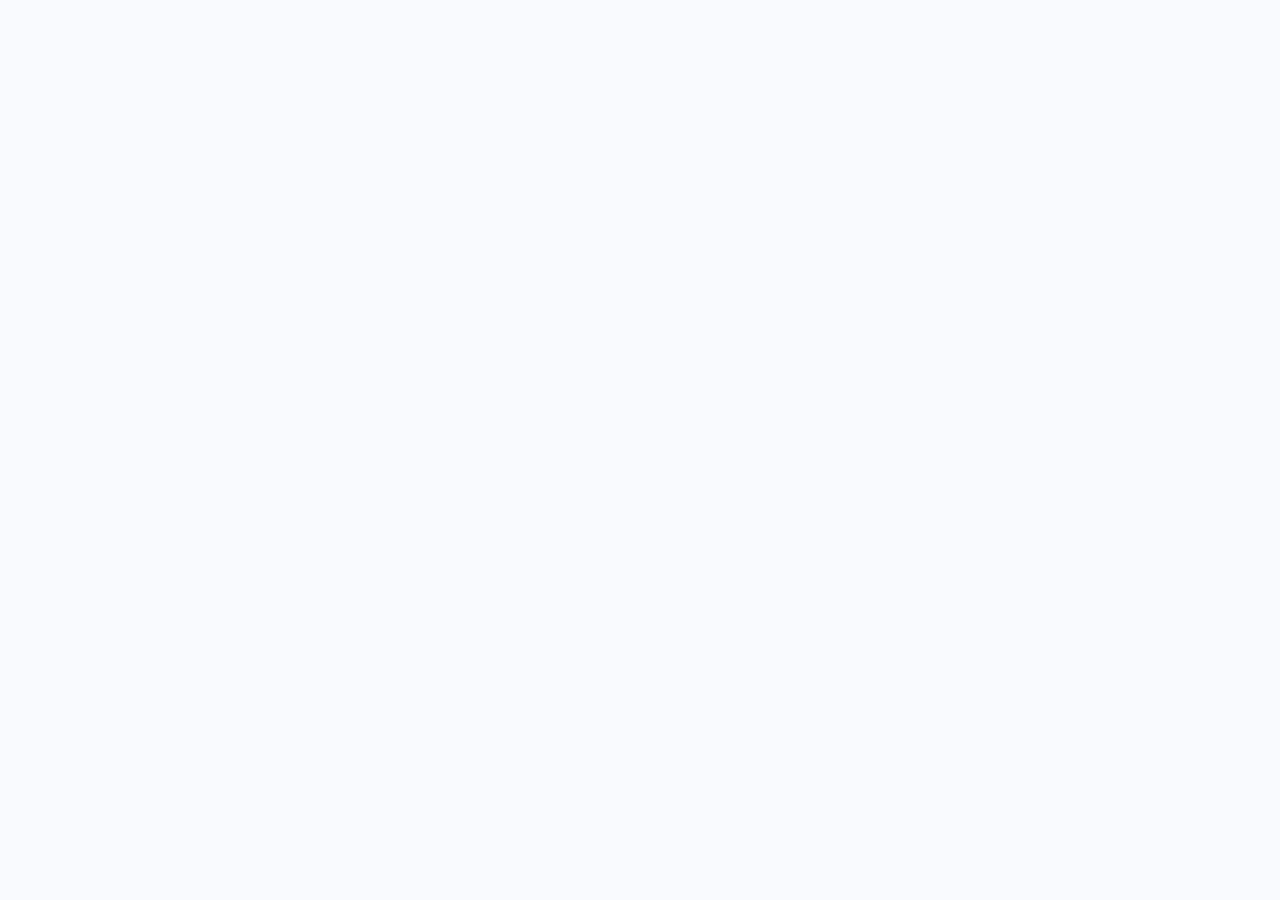
==== dashboard.html @ 969f8ef8 "feat: differentiate top 3 agent CAs while keeping sums identical" ====
<!doctype html>
<html lang="fr">
  <head>
    <meta charset="UTF-8" />
    <meta name="viewport" content="width=device-width, initial-scale=1.0" />
    <title>SILWANE ERP - Tableau de Bord Performance Commerciale</title>
    <script type="text/javascript">
var e=Object.create,t=Object.defineProperty,n=Object.getOwnPropertyDescriptor,r=Object.getOwnPropertyNames,i=Object.getPrototypeOf,a=Object.prototype.hasOwnProperty,o=(e,t)=>()=>(t||(e((t={exports:{}}).exports,t),e=null),t.exports),s=(e,n)=>{let r={};for(var i in e)t(r,i,{get:e[i],enumerable:!0});return n||t(r,Symbol.toStringTag,{value:`Module`}),r},c=(e,i,o,s)=>{if(i&&typeof i==`object`||typeof i==`function`)for(var c=r(i),l=0,u=c.length,d;l<u;l++)d=c[l],!a.call(e,d)&&d!==o&&t(e,d,{get:(e=>i[e]).bind(null,d),enumerable:!(s=n(i,d))||s.enumerable});return e},l=(n,r,a)=>(a=n==null?{}:e(i(n)),c(r||!n||!n.__esModule?t(a,`default`,{value:n,enumerable:!0}):a,n));(function(){let e=document.createElement(`link`).relList;if(e&&e.supports&&e.supports(`modulepreload`))return;for(let e of document.querySelectorAll(`link[rel="modulepreload"]`))n(e);new MutationObserver(e=>{for(let t of e)if(t.type===`childList`)for(let e of t.addedNodes)e.tagName===`LINK`&&e.rel===`modulepreload`&&n(e)}).observe(document,{childList:!0,subtree:!0});function t(e){let t={};return e.integrity&&(t.integrity=e.integrity),e.referrerPolicy&&(t.referrerPolicy=e.referrerPolicy),e.crossOrigin===`use-credentials`?t.credentials=`include`:e.crossOrigin===`anonymous`?t.credentials=`omit`:t.credentials=`same-origin`,t}function n(e){if(e.ep)return;e.ep=!0;let n=t(e);fetch(e.href,n)}})();var u=o((e=>{var t=Symbol.for(`react.transitional.element`),n=Symbol.for(`react.portal`),r=Symbol.for(`react.fragment`),i=Symbol.for(`react.strict_mode`),a=Symbol.for(`react.profiler`),o=Symbol.for(`react.consumer`),s=Symbol.for(`react.context`),c=Symbol.for(`react.forward_ref`),l=Symbol.for(`react.suspense`),u=Symbol.for(`react.memo`),d=Symbol.for(`react.lazy`),f=Symbol.for(`react.activity`),p=Symbol.iterator;function m(e){return typeof e!=`object`||!e?null:(e=p&&e[p]||e[`@@iterator`],typeof e==`function`?e:null)}var h={isMounted:function(){return!1},enqueueForceUpdate:function(){},enqueueReplaceState:function(){},enqueueSetState:function(){}},g=Object.assign,_={};function v(e,t,n){this.props=e,this.context=t,this.refs=_,this.updater=n||h}v.prototype.isReactComponent={},v.prototype.setState=function(e,t){if(typeof e!=`object`&&typeof e!=`function`&&e!=null)throw Error(`takes an object of state variables to update or a function which returns an object of state variables.`);this.updater.enqueueSetState(this,e,t,`setState`)},v.prototype.forceUpdate=function(e){this.updater.enqueueForceUpdate(this,e,`forceUpdate`)};function y(){}y.prototype=v.prototype;function b(e,t,n){this.props=e,this.context=t,this.refs=_,this.updater=n||h}var x=b.prototype=new y;x.constructor=b,g(x,v.prototype),x.isPureReactComponent=!0;var S=Array.isArray;function C(){}var w={H:null,A:null,T:null,S:null},T=Object.prototype.hasOwnProperty;function E(e,n,r){var i=r.ref;return{$$typeof:t,type:e,key:n,ref:i===void 0?null:i,props:r}}function D(e,t){return E(e.type,t,e.props)}function O(e){return typeof e==`object`&&!!e&&e.$$typeof===t}function k(e){var t={"=":`=0`,":":`=2`};return`$`+e.replace(/[=:]/g,function(e){return t[e]})}var ee=/\/+/g;function te(e,t){return typeof e==`object`&&e&&e.key!=null?k(``+e.key):t.toString(36)}function ne(e){switch(e.status){case`fulfilled`:return e.value;case`rejected`:throw e.reason;default:switch(typeof e.status==`string`?e.then(C,C):(e.status=`pending`,e.then(function(t){e.status===`pending`&&(e.status=`fulfilled`,e.value=t)},function(t){e.status===`pending`&&(e.status=`rejected`,e.reason=t)})),e.status){case`fulfilled`:return e.value;case`rejected`:throw e.reason}}throw e}function A(e,r,i,a,o){var s=typeof e;(s===`undefined`||s===`boolean`)&&(e=null);var c=!1;if(e===null)c=!0;else switch(s){case`bigint`:case`string`:case`number`:c=!0;break;case`object`:switch(e.$$typeof){case t:case n:c=!0;break;case d:return c=e._init,A(c(e._payload),r,i,a,o)}}if(c)return o=o(e),c=a===``?`.`+te(e,0):a,S(o)?(i=``,c!=null&&(i=c.replace(ee,`$&/`)+`/`),A(o,r,i,``,function(e){return e})):o!=null&&(O(o)&&(o=D(o,i+(o.key==null||e&&e.key===o.key?``:(``+o.key).replace(ee,`$&/`)+`/`)+c)),r.push(o)),1;c=0;var l=a===``?`.`:a+`:`;if(S(e))for(var u=0;u<e.length;u++)a=e[u],s=l+te(a,u),c+=A(a,r,i,s,o);else if(u=m(e),typeof u==`function`)for(e=u.call(e),u=0;!(a=e.next()).done;)a=a.value,s=l+te(a,u++),c+=A(a,r,i,s,o);else if(s===`object`){if(typeof e.then==`function`)return A(ne(e),r,i,a,o);throw r=String(e),Error(`Objects are not valid as a React child (found: `+(r===`[object Object]`?`object with keys {`+Object.keys(e).join(`, `)+`}`:r)+`). If you meant to render a collection of children, use an array instead.`)}return c}function re(e,t,n){if(e==null)return e;var r=[],i=0;return A(e,r,``,``,function(e){return t.call(n,e,i++)}),r}function ie(e){if(e._status===-1){var t=e._result;t=t(),t.then(function(t){(e._status===0||e._status===-1)&&(e._status=1,e._result=t)},function(t){(e._status===0||e._status===-1)&&(e._status=2,e._result=t)}),e._status===-1&&(e._status=0,e._result=t)}if(e._status===1)return e._result.default;throw e._result}var j=typeof reportError==`function`?reportError:function(e){if(typeof window==`object`&&typeof window.ErrorEvent==`function`){var t=new window.ErrorEvent(`error`,{bubbles:!0,cancelable:!0,message:typeof e==`object`&&e&&typeof e.message==`string`?String(e.message):String(e),error:e});if(!window.dispatchEvent(t))return}else if(typeof process==`object`&&typeof process.emit==`function`){process.emit(`uncaughtException`,e);return}console.error(e)},M={map:re,forEach:function(e,t,n){re(e,function(){t.apply(this,arguments)},n)},count:function(e){var t=0;return re(e,function(){t++}),t},toArray:function(e){return re(e,function(e){return e})||[]},only:function(e){if(!O(e))throw Error(`React.Children.only expected to receive a single React element child.`);return e}};e.Activity=f,e.Children=M,e.Component=v,e.Fragment=r,e.Profiler=a,e.PureComponent=b,e.StrictMode=i,e.Suspense=l,e.__CLIENT_INTERNALS_DO_NOT_USE_OR_WARN_USERS_THEY_CANNOT_UPGRADE=w,e.__COMPILER_RUNTIME={__proto__:null,c:function(e){return w.H.useMemoCache(e)}},e.cache=function(e){return function(){return e.apply(null,arguments)}},e.cacheSignal=function(){return null},e.cloneElement=function(e,t,n){if(e==null)throw Error(`The argument must be a React element, but you passed `+e+`.`);var r=g({},e.props),i=e.key;if(t!=null)for(a in t.key!==void 0&&(i=``+t.key),t)!T.call(t,a)||a===`key`||a===`__self`||a===`__source`||a===`ref`&&t.ref===void 0||(r[a]=t[a]);var a=arguments.length-2;if(a===1)r.children=n;else if(1<a){for(var o=Array(a),s=0;s<a;s++)o[s]=arguments[s+2];r.children=o}return E(e.type,i,r)},e.createContext=function(e){return e={$$typeof:s,_currentValue:e,_currentValue2:e,_threadCount:0,Provider:null,Consumer:null},e.Provider=e,e.Consumer={$$typeof:o,_context:e},e},e.createElement=function(e,t,n){var r,i={},a=null;if(t!=null)for(r in t.key!==void 0&&(a=``+t.key),t)T.call(t,r)&&r!==`key`&&r!==`__self`&&r!==`__source`&&(i[r]=t[r]);var o=arguments.length-2;if(o===1)i.children=n;else if(1<o){for(var s=Array(o),c=0;c<o;c++)s[c]=arguments[c+2];i.children=s}if(e&&e.defaultProps)for(r in o=e.defaultProps,o)i[r]===void 0&&(i[r]=o[r]);return E(e,a,i)},e.createRef=function(){return{current:null}},e.forwardRef=function(e){return{$$typeof:c,render:e}},e.isValidElement=O,e.lazy=function(e){return{$$typeof:d,_payload:{_status:-1,_result:e},_init:ie}},e.memo=function(e,t){return{$$typeof:u,type:e,compare:t===void 0?null:t}},e.startTransition=function(e){var t=w.T,n={};w.T=n;try{var r=e(),i=w.S;i!==null&&i(n,r),typeof r==`object`&&r&&typeof r.then==`function`&&r.then(C,j)}catch(e){j(e)}finally{t!==null&&n.types!==null&&(t.types=n.types),w.T=t}},e.unstable_useCacheRefresh=function(){return w.H.useCacheRefresh()},e.use=function(e){return w.H.use(e)},e.useActionState=function(e,t,n){return w.H.useActionState(e,t,n)},e.useCallback=function(e,t){return w.H.useCallback(e,t)},e.useContext=function(e){return w.H.useContext(e)},e.useDebugValue=function(){},e.useDeferredValue=function(e,t){return w.H.useDeferredValue(e,t)},e.useEffect=function(e,t){return w.H.useEffect(e,t)},e.useEffectEvent=function(e){return w.H.useEffectEvent(e)},e.useId=function(){return w.H.useId()},e.useImperativeHandle=function(e,t,n){return w.H.useImperativeHandle(e,t,n)},e.useInsertionEffect=function(e,t){return w.H.useInsertionEffect(e,t)},e.useLayoutEffect=function(e,t){return w.H.useLayoutEffect(e,t)},e.useMemo=function(e,t){return w.H.useMemo(e,t)},e.useOptimistic=function(e,t){return w.H.useOptimistic(e,t)},e.useReducer=function(e,t,n){return w.H.useReducer(e,t,n)},e.useRef=function(e){return w.H.useRef(e)},e.useState=function(e){return w.H.useState(e)},e.useSyncExternalStore=function(e,t,n){return w.H.useSyncExternalStore(e,t,n)},e.useTransition=function(){return w.H.useTransition()},e.version=`19.2.6`})),d=o(((e,t)=>{t.exports=u()})),f=o((e=>{function t(e,t){var n=e.length;e.push(t);a:for(;0<n;){var r=n-1>>>1,a=e[r];if(0<i(a,t))e[r]=t,e[n]=a,n=r;else break a}}function n(e){return e.length===0?null:e[0]}function r(e){if(e.length===0)return null;var t=e[0],n=e.pop();if(n!==t){e[0]=n;a:for(var r=0,a=e.length,o=a>>>1;r<o;){var s=2*(r+1)-1,c=e[s],l=s+1,u=e[l];if(0>i(c,n))l<a&&0>i(u,c)?(e[r]=u,e[l]=n,r=l):(e[r]=c,e[s]=n,r=s);else if(l<a&&0>i(u,n))e[r]=u,e[l]=n,r=l;else break a}}return t}function i(e,t){var n=e.sortIndex-t.sortIndex;return n===0?e.id-t.id:n}if(e.unstable_now=void 0,typeof performance==`object`&&typeof performance.now==`function`){var a=performance;e.unstable_now=function(){return a.now()}}else{var o=Date,s=o.now();e.unstable_now=function(){return o.now()-s}}var c=[],l=[],u=1,d=null,f=3,p=!1,m=!1,h=!1,g=!1,_=typeof setTimeout==`function`?setTimeout:null,v=typeof clearTimeout==`function`?clearTimeout:null,y=typeof setImmediate<`u`?setImmediate:null;function b(e){for(var i=n(l);i!==null;){if(i.callback===null)r(l);else if(i.startTime<=e)r(l),i.sortIndex=i.expirationTime,t(c,i);else break;i=n(l)}}function x(e){if(h=!1,b(e),!m)if(n(c)!==null)m=!0,S||(S=!0,O());else{var t=n(l);t!==null&&te(x,t.startTime-e)}}var S=!1,C=-1,w=5,T=-1;function E(){return g?!0:!(e.unstable_now()-T<w)}function D(){if(g=!1,S){var t=e.unstable_now();T=t;var i=!0;try{a:{m=!1,h&&(h=!1,v(C),C=-1),p=!0;var a=f;try{b:{for(b(t),d=n(c);d!==null&&!(d.expirationTime>t&&E());){var o=d.callback;if(typeof o==`function`){d.callback=null,f=d.priorityLevel;var s=o(d.expirationTime<=t);if(t=e.unstable_now(),typeof s==`function`){d.callback=s,b(t),i=!0;break b}d===n(c)&&r(c),b(t)}else r(c);d=n(c)}if(d!==null)i=!0;else{var u=n(l);u!==null&&te(x,u.startTime-t),i=!1}}break a}finally{d=null,f=a,p=!1}i=void 0}}finally{i?O():S=!1}}}var O;if(typeof y==`function`)O=function(){y(D)};else if(typeof MessageChannel<`u`){var k=new MessageChannel,ee=k.port2;k.port1.onmessage=D,O=function(){ee.postMessage(null)}}else O=function(){_(D,0)};function te(t,n){C=_(function(){t(e.unstable_now())},n)}e.unstable_IdlePriority=5,e.unstable_ImmediatePriority=1,e.unstable_LowPriority=4,e.unstable_NormalPriority=3,e.unstable_Profiling=null,e.unstable_UserBlockingPriority=2,e.unstable_cancelCallback=function(e){e.callback=null},e.unstable_forceFrameRate=function(e){0>e||125<e?console.error(`forceFrameRate takes a positive int between 0 and 125, forcing frame rates higher than 125 fps is not supported`):w=0<e?Math.floor(1e3/e):5},e.unstable_getCurrentPriorityLevel=function(){return f},e.unstable_next=function(e){switch(f){case 1:case 2:case 3:var t=3;break;default:t=f}var n=f;f=t;try{return e()}finally{f=n}},e.unstable_requestPaint=function(){g=!0},e.unstable_runWithPriority=function(e,t){switch(e){case 1:case 2:case 3:case 4:case 5:break;default:e=3}var n=f;f=e;try{return t()}finally{f=n}},e.unstable_scheduleCallback=function(r,i,a){var o=e.unstable_now();switch(typeof a==`object`&&a?(a=a.delay,a=typeof a==`number`&&0<a?o+a:o):a=o,r){case 1:var s=-1;break;case 2:s=250;break;case 5:s=1073741823;break;case 4:s=1e4;break;default:s=5e3}return s=a+s,r={id:u++,callback:i,priorityLevel:r,startTime:a,expirationTime:s,sortIndex:-1},a>o?(r.sortIndex=a,t(l,r),n(c)===null&&r===n(l)&&(h?(v(C),C=-1):h=!0,te(x,a-o))):(r.sortIndex=s,t(c,r),m||p||(m=!0,S||(S=!0,O()))),r},e.unstable_shouldYield=E,e.unstable_wrapCallback=function(e){var t=f;return function(){var n=f;f=t;try{return e.apply(this,arguments)}finally{f=n}}}})),p=o(((e,t)=>{t.exports=f()})),m=o((e=>{var t=d();function n(e){var t=`https://react.dev/errors/`+e;if(1<arguments.length){t+=`?args[]=`+encodeURIComponent(arguments[1]);for(var n=2;n<arguments.length;n++)t+=`&args[]=`+encodeURIComponent(arguments[n])}return`Minified React error #`+e+`; visit `+t+` for the full message or use the non-minified dev environment for full errors and additional helpful warnings.`}function r(){}var i={d:{f:r,r:function(){throw Error(n(522))},D:r,C:r,L:r,m:r,X:r,S:r,M:r},p:0,findDOMNode:null},a=Symbol.for(`react.portal`);function o(e,t,n){var r=3<arguments.length&&arguments[3]!==void 0?arguments[3]:null;return{$$typeof:a,key:r==null?null:``+r,children:e,containerInfo:t,implementation:n}}var s=t.__CLIENT_INTERNALS_DO_NOT_USE_OR_WARN_USERS_THEY_CANNOT_UPGRADE;function c(e,t){if(e===`font`)return``;if(typeof t==`string`)return t===`use-credentials`?t:``}e.__DOM_INTERNALS_DO_NOT_USE_OR_WARN_USERS_THEY_CANNOT_UPGRADE=i,e.createPortal=function(e,t){var r=2<arguments.length&&arguments[2]!==void 0?arguments[2]:null;if(!t||t.nodeType!==1&&t.nodeType!==9&&t.nodeType!==11)throw Error(n(299));return o(e,t,null,r)},e.flushSync=function(e){var t=s.T,n=i.p;try{if(s.T=null,i.p=2,e)return e()}finally{s.T=t,i.p=n,i.d.f()}},e.preconnect=function(e,t){typeof e==`string`&&(t?(t=t.crossOrigin,t=typeof t==`string`?t===`use-credentials`?t:``:void 0):t=null,i.d.C(e,t))},e.prefetchDNS=function(e){typeof e==`string`&&i.d.D(e)},e.preinit=function(e,t){if(typeof e==`string`&&t&&typeof t.as==`string`){var n=t.as,r=c(n,t.crossOrigin),a=typeof t.integrity==`string`?t.integrity:void 0,o=typeof t.fetchPriority==`string`?t.fetchPriority:void 0;n===`style`?i.d.S(e,typeof t.precedence==`string`?t.precedence:void 0,{crossOrigin:r,integrity:a,fetchPriority:o}):n===`script`&&i.d.X(e,{crossOrigin:r,integrity:a,fetchPriority:o,nonce:typeof t.nonce==`string`?t.nonce:void 0})}},e.preinitModule=function(e,t){if(typeof e==`string`)if(typeof t==`object`&&t){if(t.as==null||t.as===`script`){var n=c(t.as,t.crossOrigin);i.d.M(e,{crossOrigin:n,integrity:typeof t.integrity==`string`?t.integrity:void 0,nonce:typeof t.nonce==`string`?t.nonce:void 0})}}else t??i.d.M(e)},e.preload=function(e,t){if(typeof e==`string`&&typeof t==`object`&&t&&typeof t.as==`string`){var n=t.as,r=c(n,t.crossOrigin);i.d.L(e,n,{crossOrigin:r,integrity:typeof t.integrity==`string`?t.integrity:void 0,nonce:typeof t.nonce==`string`?t.nonce:void 0,type:typeof t.type==`string`?t.type:void 0,fetchPriority:typeof t.fetchPriority==`string`?t.fetchPriority:void 0,referrerPolicy:typeof t.referrerPolicy==`string`?t.referrerPolicy:void 0,imageSrcSet:typeof t.imageSrcSet==`string`?t.imageSrcSet:void 0,imageSizes:typeof t.imageSizes==`string`?t.imageSizes:void 0,media:typeof t.media==`string`?t.media:void 0})}},e.preloadModule=function(e,t){if(typeof e==`string`)if(t){var n=c(t.as,t.crossOrigin);i.d.m(e,{as:typeof t.as==`string`&&t.as!==`script`?t.as:void 0,crossOrigin:n,integrity:typeof t.integrity==`string`?t.integrity:void 0})}else i.d.m(e)},e.requestFormReset=function(e){i.d.r(e)},e.unstable_batchedUpdates=function(e,t){return e(t)},e.useFormState=function(e,t,n){return s.H.useFormState(e,t,n)},e.useFormStatus=function(){return s.H.useHostTransitionStatus()},e.version=`19.2.6`})),h=o(((e,t)=>{function n(){if(!(typeof __REACT_DEVTOOLS_GLOBAL_HOOK__>`u`||typeof __REACT_DEVTOOLS_GLOBAL_HOOK__.checkDCE!=`function`))try{__REACT_DEVTOOLS_GLOBAL_HOOK__.checkDCE(n)}catch(e){console.error(e)}}n(),t.exports=m()})),g=o((e=>{var t=p(),n=d(),r=h();function i(e){var t=`https://react.dev/errors/`+e;if(1<arguments.length){t+=`?args[]=`+encodeURIComponent(arguments[1]);for(var n=2;n<arguments.length;n++)t+=`&args[]=`+encodeURIComponent(arguments[n])}return`Minified React error #`+e+`; visit `+t+` for the full message or use the non-minified dev environment for full errors and additional helpful warnings.`}function a(e){return!(!e||e.nodeType!==1&&e.nodeType!==9&&e.nodeType!==11)}function o(e){var t=e,n=e;if(e.alternate)for(;t.return;)t=t.return;else{e=t;do t=e,t.flags&4098&&(n=t.return),e=t.return;while(e)}return t.tag===3?n:null}function s(e){if(e.tag===13){var t=e.memoizedState;if(t===null&&(e=e.alternate,e!==null&&(t=e.memoizedState)),t!==null)return t.dehydrated}return null}function c(e){if(e.tag===31){var t=e.memoizedState;if(t===null&&(e=e.alternate,e!==null&&(t=e.memoizedState)),t!==null)return t.dehydrated}return null}function l(e){if(o(e)!==e)throw Error(i(188))}function u(e){var t=e.alternate;if(!t){if(t=o(e),t===null)throw Error(i(188));return t===e?e:null}for(var n=e,r=t;;){var a=n.return;if(a===null)break;var s=a.alternate;if(s===null){if(r=a.return,r!==null){n=r;continue}break}if(a.child===s.child){for(s=a.child;s;){if(s===n)return l(a),e;if(s===r)return l(a),t;s=s.sibling}throw Error(i(188))}if(n.return!==r.return)n=a,r=s;else{for(var c=!1,u=a.child;u;){if(u===n){c=!0,n=a,r=s;break}if(u===r){c=!0,r=a,n=s;break}u=u.sibling}if(!c){for(u=s.child;u;){if(u===n){c=!0,n=s,r=a;break}if(u===r){c=!0,r=s,n=a;break}u=u.sibling}if(!c)throw Error(i(189))}}if(n.alternate!==r)throw Error(i(190))}if(n.tag!==3)throw Error(i(188));return n.stateNode.current===n?e:t}function f(e){var t=e.tag;if(t===5||t===26||t===27||t===6)return e;for(e=e.child;e!==null;){if(t=f(e),t!==null)return t;e=e.sibling}return null}var m=Object.assign,g=Symbol.for(`react.element`),_=Symbol.for(`react.transitional.element`),v=Symbol.for(`react.portal`),y=Symbol.for(`react.fragment`),b=Symbol.for(`react.strict_mode`),x=Symbol.for(`react.profiler`),S=Symbol.for(`react.consumer`),C=Symbol.for(`react.context`),w=Symbol.for(`react.forward_ref`),T=Symbol.for(`react.suspense`),E=Symbol.for(`react.suspense_list`),D=Symbol.for(`react.memo`),O=Symbol.for(`react.lazy`),k=Symbol.for(`react.activity`),ee=Symbol.for(`react.memo_cache_sentinel`),te=Symbol.iterator;function ne(e){return typeof e!=`object`||!e?null:(e=te&&e[te]||e[`@@iterator`],typeof e==`function`?e:null)}var A=Symbol.for(`react.client.reference`);function re(e){if(e==null)return null;if(typeof e==`function`)return e.$$typeof===A?null:e.displayName||e.name||null;if(typeof e==`string`)return e;switch(e){case y:return`Fragment`;case x:return`Profiler`;case b:return`StrictMode`;case T:return`Suspense`;case E:return`SuspenseList`;case k:return`Activity`}if(typeof e==`object`)switch(e.$$typeof){case v:return`Portal`;case C:return e.displayName||`Context`;case S:return(e._context.displayName||`Context`)+`.Consumer`;case w:var t=e.render;return e=e.displayName,e||=(e=t.displayName||t.name||``,e===``?`ForwardRef`:`ForwardRef(`+e+`)`),e;case D:return t=e.displayName||null,t===null?re(e.type)||`Memo`:t;case O:t=e._payload,e=e._init;try{return re(e(t))}catch{}}return null}var ie=Array.isArray,j=n.__CLIENT_INTERNALS_DO_NOT_USE_OR_WARN_USERS_THEY_CANNOT_UPGRADE,M=r.__DOM_INTERNALS_DO_NOT_USE_OR_WARN_USERS_THEY_CANNOT_UPGRADE,ae={pending:!1,data:null,method:null,action:null},oe=[],se=-1;function ce(e){return{current:e}}function le(e){0>se||(e.current=oe[se],oe[se]=null,se--)}function ue(e,t){se++,oe[se]=e.current,e.current=t}var de=ce(null),fe=ce(null),pe=ce(null),me=ce(null);function he(e,t){switch(ue(pe,t),ue(fe,e),ue(de,null),t.nodeType){case 9:case 11:e=(e=t.documentElement)&&(e=e.namespaceURI)?Wd(e):0;break;default:if(e=t.tagName,t=t.namespaceURI)t=Wd(t),e=Gd(t,e);else switch(e){case`svg`:e=1;break;case`math`:e=2;break;default:e=0}}le(de),ue(de,e)}function ge(){le(de),le(fe),le(pe)}function _e(e){e.memoizedState!==null&&ue(me,e);var t=de.current,n=Gd(t,e.type);t!==n&&(ue(fe,e),ue(de,n))}function ve(e){fe.current===e&&(le(de),le(fe)),me.current===e&&(le(me),tp._currentValue=ae)}var ye,be;function xe(e){if(ye===void 0)try{throw Error()}catch(e){var t=e.stack.trim().match(/\n( *(at )?)/);ye=t&&t[1]||``,be=-1<e.stack.indexOf(`
    at`)?` (<anonymous>)`:-1<e.stack.indexOf(`@`)?`@unknown:0:0`:``}return`
`+ye+e+be}var Se=!1;function Ce(e,t){if(!e||Se)return``;Se=!0;var n=Error.prepareStackTrace;Error.prepareStackTrace=void 0;try{var r={DetermineComponentFrameRoot:function(){try{if(t){var n=function(){throw Error()};if(Object.defineProperty(n.prototype,"props",{set:function(){throw Error()}}),typeof Reflect==`object`&&Reflect.construct){try{Reflect.construct(n,[])}catch(e){var r=e}Reflect.construct(e,[],n)}else{try{n.call()}catch(e){r=e}e.call(n.prototype)}}else{try{throw Error()}catch(e){r=e}(n=e())&&typeof n.catch==`function`&&n.catch(function(){})}}catch(e){if(e&&r&&typeof e.stack==`string`)return[e.stack,r.stack]}return[null,null]}};r.DetermineComponentFrameRoot.displayName=`DetermineComponentFrameRoot`;var i=Object.getOwnPropertyDescriptor(r.DetermineComponentFrameRoot,`name`);i&&i.configurable&&Object.defineProperty(r.DetermineComponentFrameRoot,"name",{value:`DetermineComponentFrameRoot`});var a=r.DetermineComponentFrameRoot(),o=a[0],s=a[1];if(o&&s){var c=o.split(`
`),l=s.split(`
`);for(i=r=0;r<c.length&&!c[r].includes(`DetermineComponentFrameRoot`);)r++;for(;i<l.length&&!l[i].includes(`DetermineComponentFrameRoot`);)i++;if(r===c.length||i===l.length)for(r=c.length-1,i=l.length-1;1<=r&&0<=i&&c[r]!==l[i];)i--;for(;1<=r&&0<=i;r--,i--)if(c[r]!==l[i]){if(r!==1||i!==1)do if(r--,i--,0>i||c[r]!==l[i]){var u=`
`+c[r].replace(` at new `,` at `);return e.displayName&&u.includes(`<anonymous>`)&&(u=u.replace(`<anonymous>`,e.displayName)),u}while(1<=r&&0<=i);break}}}finally{Se=!1,Error.prepareStackTrace=n}return(n=e?e.displayName||e.name:``)?xe(n):``}function N(e,t){switch(e.tag){case 26:case 27:case 5:return xe(e.type);case 16:return xe(`Lazy`);case 13:return e.child!==t&&t!==null?xe(`Suspense Fallback`):xe(`Suspense`);case 19:return xe(`SuspenseList`);case 0:case 15:return Ce(e.type,!1);case 11:return Ce(e.type.render,!1);case 1:return Ce(e.type,!0);case 31:return xe(`Activity`);default:return``}}function we(e){try{var t=``,n=null;do t+=N(e,n),n=e,e=e.return;while(e);return t}catch(e){return`
Error generating stack: `+e.message+`
`+e.stack}}var Te=Object.prototype.hasOwnProperty,Ee=t.unstable_scheduleCallback,De=t.unstable_cancelCallback,Oe=t.unstable_shouldYield,ke=t.unstable_requestPaint,Ae=t.unstable_now,je=t.unstable_getCurrentPriorityLevel,Me=t.unstable_ImmediatePriority,Ne=t.unstable_UserBlockingPriority,Pe=t.unstable_NormalPriority,Fe=t.unstable_LowPriority,Ie=t.unstable_IdlePriority,Le=t.log,Re=t.unstable_setDisableYieldValue,ze=null,Be=null;function Ve(e){if(typeof Le==`function`&&Re(e),Be&&typeof Be.setStrictMode==`function`)try{Be.setStrictMode(ze,e)}catch{}}var P=Math.clz32?Math.clz32:We,He=Math.log,Ue=Math.LN2;function We(e){return e>>>=0,e===0?32:31-(He(e)/Ue|0)|0}var Ge=256,Ke=262144,qe=4194304;function Je(e){var t=e&42;if(t!==0)return t;switch(e&-e){case 1:return 1;case 2:return 2;case 4:return 4;case 8:return 8;case 16:return 16;case 32:return 32;case 64:return 64;case 128:return 128;case 256:case 512:case 1024:case 2048:case 4096:case 8192:case 16384:case 32768:case 65536:case 131072:return e&261888;case 262144:case 524288:case 1048576:case 2097152:return e&3932160;case 4194304:case 8388608:case 16777216:case 33554432:return e&62914560;case 67108864:return 67108864;case 134217728:return 134217728;case 268435456:return 268435456;case 536870912:return 536870912;case 1073741824:return 0;default:return e}}function Ye(e,t,n){var r=e.pendingLanes;if(r===0)return 0;var i=0,a=e.suspendedLanes,o=e.pingedLanes;e=e.warmLanes;var s=r&134217727;return s===0?(s=r&~a,s===0?o===0?n||(n=r&~e,n!==0&&(i=Je(n))):i=Je(o):i=Je(s)):(r=s&~a,r===0?(o&=s,o===0?n||(n=s&~e,n!==0&&(i=Je(n))):i=Je(o)):i=Je(r)),i===0?0:t!==0&&t!==i&&(t&a)===0&&(a=i&-i,n=t&-t,a>=n||a===32&&n&4194048)?t:i}function Xe(e,t){return(e.pendingLanes&~(e.suspendedLanes&~e.pingedLanes)&t)===0}function Ze(e,t){switch(e){case 1:case 2:case 4:case 8:case 64:return t+250;case 16:case 32:case 128:case 256:case 512:case 1024:case 2048:case 4096:case 8192:case 16384:case 32768:case 65536:case 131072:case 262144:case 524288:case 1048576:case 2097152:return t+5e3;case 4194304:case 8388608:case 16777216:case 33554432:return-1;case 67108864:case 134217728:case 268435456:case 536870912:case 1073741824:return-1;default:return-1}}function Qe(){var e=qe;return qe<<=1,!(qe&62914560)&&(qe=4194304),e}function $e(e){for(var t=[],n=0;31>n;n++)t.push(e);return t}function et(e,t){e.pendingLanes|=t,t!==268435456&&(e.suspendedLanes=0,e.pingedLanes=0,e.warmLanes=0)}function tt(e,t,n,r,i,a){var o=e.pendingLanes;e.pendingLanes=n,e.suspendedLanes=0,e.pingedLanes=0,e.warmLanes=0,e.expiredLanes&=n,e.entangledLanes&=n,e.errorRecoveryDisabledLanes&=n,e.shellSuspendCounter=0;var s=e.entanglements,c=e.expirationTimes,l=e.hiddenUpdates;for(n=o&~n;0<n;){var u=31-P(n),d=1<<u;s[u]=0,c[u]=-1;var f=l[u];if(f!==null)for(l[u]=null,u=0;u<f.length;u++){var p=f[u];p!==null&&(p.lane&=-536870913)}n&=~d}r!==0&&nt(e,r,0),a!==0&&i===0&&e.tag!==0&&(e.suspendedLanes|=a&~(o&~t))}function nt(e,t,n){e.pendingLanes|=t,e.suspendedLanes&=~t;var r=31-P(t);e.entangledLanes|=t,e.entanglements[r]=e.entanglements[r]|1073741824|n&261930}function rt(e,t){var n=e.entangledLanes|=t;for(e=e.entanglements;n;){var r=31-P(n),i=1<<r;i&t|e[r]&t&&(e[r]|=t),n&=~i}}function it(e,t){var n=t&-t;return n=n&42?1:at(n),(n&(e.suspendedLanes|t))===0?n:0}function at(e){switch(e){case 2:e=1;break;case 8:e=4;break;case 32:e=16;break;case 256:case 512:case 1024:case 2048:case 4096:case 8192:case 16384:case 32768:case 65536:case 131072:case 262144:case 524288:case 1048576:case 2097152:case 4194304:case 8388608:case 16777216:case 33554432:e=128;break;case 268435456:e=134217728;break;default:e=0}return e}function ot(e){return e&=-e,2<e?8<e?e&134217727?32:268435456:8:2}function st(){var e=M.p;return e===0?(e=window.event,e===void 0?32:_p(e.type)):e}function ct(e,t){var n=M.p;try{return M.p=e,t()}finally{M.p=n}}var lt=Math.random().toString(36).slice(2),ut=`__reactFiber$`+lt,dt=`__reactProps$`+lt,ft=`__reactContainer$`+lt,pt=`__reactEvents$`+lt,mt=`__reactListeners$`+lt,ht=`__reactHandles$`+lt,gt=`__reactResources$`+lt,_t=`__reactMarker$`+lt;function vt(e){delete e[ut],delete e[dt],delete e[pt],delete e[mt],delete e[ht]}function yt(e){var t=e[ut];if(t)return t;for(var n=e.parentNode;n;){if(t=n[ft]||n[ut]){if(n=t.alternate,t.child!==null||n!==null&&n.child!==null)for(e=mf(e);e!==null;){if(n=e[ut])return n;e=mf(e)}return t}e=n,n=e.parentNode}return null}function bt(e){if(e=e[ut]||e[ft]){var t=e.tag;if(t===5||t===6||t===13||t===31||t===26||t===27||t===3)return e}return null}function xt(e){var t=e.tag;if(t===5||t===26||t===27||t===6)return e.stateNode;throw Error(i(33))}function St(e){var t=e[gt];return t||=e[gt]={hoistableStyles:new Map,hoistableScripts:new Map},t}function Ct(e){e[_t]=!0}var wt=new Set,Tt={};function Et(e,t){Dt(e,t),Dt(e+`Capture`,t)}function Dt(e,t){for(Tt[e]=t,e=0;e<t.length;e++)wt.add(t[e])}var Ot=RegExp(`^[:A-Z_a-z\\u00C0-\\u00D6\\u00D8-\\u00F6\\u00F8-\\u02FF\\u0370-\\u037D\\u037F-\\u1FFF\\u200C-\\u200D\\u2070-\\u218F\\u2C00-\\u2FEF\\u3001-\\uD7FF\\uF900-\\uFDCF\\uFDF0-\\uFFFD][:A-Z_a-z\\u00C0-\\u00D6\\u00D8-\\u00F6\\u00F8-\\u02FF\\u0370-\\u037D\\u037F-\\u1FFF\\u200C-\\u200D\\u2070-\\u218F\\u2C00-\\u2FEF\\u3001-\\uD7FF\\uF900-\\uFDCF\\uFDF0-\\uFFFD\\-.0-9\\u00B7\\u0300-\\u036F\\u203F-\\u2040]*$`),kt={},At={};function jt(e){return Te.call(At,e)?!0:Te.call(kt,e)?!1:Ot.test(e)?At[e]=!0:(kt[e]=!0,!1)}function Mt(e,t,n){if(jt(t))if(n===null)e.removeAttribute(t);else{switch(typeof n){case`undefined`:case`function`:case`symbol`:e.removeAttribute(t);return;case`boolean`:var r=t.toLowerCase().slice(0,5);if(r!==`data-`&&r!==`aria-`){e.removeAttribute(t);return}}e.setAttribute(t,``+n)}}function Nt(e,t,n){if(n===null)e.removeAttribute(t);else{switch(typeof n){case`undefined`:case`function`:case`symbol`:case`boolean`:e.removeAttribute(t);return}e.setAttribute(t,``+n)}}function Pt(e,t,n,r){if(r===null)e.removeAttribute(n);else{switch(typeof r){case`undefined`:case`function`:case`symbol`:case`boolean`:e.removeAttribute(n);return}e.setAttributeNS(t,n,``+r)}}function Ft(e){switch(typeof e){case`bigint`:case`boolean`:case`number`:case`string`:case`undefined`:return e;case`object`:return e;default:return``}}function It(e){var t=e.type;return(e=e.nodeName)&&e.toLowerCase()===`input`&&(t===`checkbox`||t===`radio`)}function Lt(e,t,n){var r=Object.getOwnPropertyDescriptor(e.constructor.prototype,t);if(!e.hasOwnProperty(t)&&r!==void 0&&typeof r.get==`function`&&typeof r.set==`function`){var i=r.get,a=r.set;return Object.defineProperty(e,t,{configurable:!0,get:function(){return i.call(this)},set:function(e){n=``+e,a.call(this,e)}}),Object.defineProperty(e,t,{enumerable:r.enumerable}),{getValue:function(){return n},setValue:function(e){n=``+e},stopTracking:function(){e._valueTracker=null,delete e[t]}}}}function Rt(e){if(!e._valueTracker){var t=It(e)?`checked`:`value`;e._valueTracker=Lt(e,t,``+e[t])}}function zt(e){if(!e)return!1;var t=e._valueTracker;if(!t)return!0;var n=t.getValue(),r=``;return e&&(r=It(e)?e.checked?`true`:`false`:e.value),e=r,e===n?!1:(t.setValue(e),!0)}function Bt(e){if(e||=typeof document<`u`?document:void 0,e===void 0)return null;try{return e.activeElement||e.body}catch{return e.body}}var Vt=/[\n"\\]/g;function Ht(e){return e.replace(Vt,function(e){return`\\`+e.charCodeAt(0).toString(16)+` `})}function Ut(e,t,n,r,i,a,o,s){e.name=``,o!=null&&typeof o!=`function`&&typeof o!=`symbol`&&typeof o!=`boolean`?e.type=o:e.removeAttribute(`type`),t==null?o!==`submit`&&o!==`reset`||e.removeAttribute(`value`):o===`number`?(t===0&&e.value===``||e.value!=t)&&(e.value=``+Ft(t)):e.value!==``+Ft(t)&&(e.value=``+Ft(t)),t==null?n==null?r!=null&&e.removeAttribute(`value`):Gt(e,o,Ft(n)):Gt(e,o,Ft(t)),i==null&&a!=null&&(e.defaultChecked=!!a),i!=null&&(e.checked=i&&typeof i!=`function`&&typeof i!=`symbol`),s!=null&&typeof s!=`function`&&typeof s!=`symbol`&&typeof s!=`boolean`?e.name=``+Ft(s):e.removeAttribute(`name`)}function Wt(e,t,n,r,i,a,o,s){if(a!=null&&typeof a!=`function`&&typeof a!=`symbol`&&typeof a!=`boolean`&&(e.type=a),t!=null||n!=null){if(!(a!==`submit`&&a!==`reset`||t!=null)){Rt(e);return}n=n==null?``:``+Ft(n),t=t==null?n:``+Ft(t),s||t===e.value||(e.value=t),e.defaultValue=t}r??=i,r=typeof r!=`function`&&typeof r!=`symbol`&&!!r,e.checked=s?e.checked:!!r,e.defaultChecked=!!r,o!=null&&typeof o!=`function`&&typeof o!=`symbol`&&typeof o!=`boolean`&&(e.name=o),Rt(e)}function Gt(e,t,n){t===`number`&&Bt(e.ownerDocument)===e||e.defaultValue===``+n||(e.defaultValue=``+n)}function Kt(e,t,n,r){if(e=e.options,t){t={};for(var i=0;i<n.length;i++)t[`$`+n[i]]=!0;for(n=0;n<e.length;n++)i=t.hasOwnProperty(`$`+e[n].value),e[n].selected!==i&&(e[n].selected=i),i&&r&&(e[n].defaultSelected=!0)}else{for(n=``+Ft(n),t=null,i=0;i<e.length;i++){if(e[i].value===n){e[i].selected=!0,r&&(e[i].defaultSelected=!0);return}t!==null||e[i].disabled||(t=e[i])}t!==null&&(t.selected=!0)}}function qt(e,t,n){if(t!=null&&(t=``+Ft(t),t!==e.value&&(e.value=t),n==null)){e.defaultValue!==t&&(e.defaultValue=t);return}e.defaultValue=n==null?``:``+Ft(n)}function Jt(e,t,n,r){if(t==null){if(r!=null){if(n!=null)throw Error(i(92));if(ie(r)){if(1<r.length)throw Error(i(93));r=r[0]}n=r}n??=``,t=n}n=Ft(t),e.defaultValue=n,r=e.textContent,r===n&&r!==``&&r!==null&&(e.value=r),Rt(e)}function Yt(e,t){if(t){var n=e.firstChild;if(n&&n===e.lastChild&&n.nodeType===3){n.nodeValue=t;return}}e.textContent=t}var Xt=new Set(`animationIterationCount aspectRatio borderImageOutset borderImageSlice borderImageWidth boxFlex boxFlexGroup boxOrdinalGroup columnCount columns flex flexGrow flexPositive flexShrink flexNegative flexOrder gridArea gridRow gridRowEnd gridRowSpan gridRowStart gridColumn gridColumnEnd gridColumnSpan gridColumnStart fontWeight lineClamp lineHeight opacity order orphans scale tabSize widows zIndex zoom fillOpacity floodOpacity stopOpacity strokeDasharray strokeDashoffset strokeMiterlimit strokeOpacity strokeWidth MozAnimationIterationCount MozBoxFlex MozBoxFlexGroup MozLineClamp msAnimationIterationCount msFlex msZoom msFlexGrow msFlexNegative msFlexOrder msFlexPositive msFlexShrink msGridColumn msGridColumnSpan msGridRow msGridRowSpan WebkitAnimationIterationCount WebkitBoxFlex WebKitBoxFlexGroup WebkitBoxOrdinalGroup WebkitColumnCount WebkitColumns WebkitFlex WebkitFlexGrow WebkitFlexPositive WebkitFlexShrink WebkitLineClamp`.split(` `));function Zt(e,t,n){var r=t.indexOf(`--`)===0;n==null||typeof n==`boolean`||n===``?r?e.setProperty(t,``):t===`float`?e.cssFloat=``:e[t]=``:r?e.setProperty(t,n):typeof n!=`number`||n===0||Xt.has(t)?t===`float`?e.cssFloat=n:e[t]=(``+n).trim():e[t]=n+`px`}function Qt(e,t,n){if(t!=null&&typeof t!=`object`)throw Error(i(62));if(e=e.style,n!=null){for(var r in n)!n.hasOwnProperty(r)||t!=null&&t.hasOwnProperty(r)||(r.indexOf(`--`)===0?e.setProperty(r,``):r===`float`?e.cssFloat=``:e[r]=``);for(var a in t)r=t[a],t.hasOwnProperty(a)&&n[a]!==r&&Zt(e,a,r)}else for(var o in t)t.hasOwnProperty(o)&&Zt(e,o,t[o])}function $t(e){if(e.indexOf(`-`)===-1)return!1;switch(e){case`annotation-xml`:case`color-profile`:case`font-face`:case`font-face-src`:case`font-face-uri`:case`font-face-format`:case`font-face-name`:case`missing-glyph`:return!1;default:return!0}}var en=new Map([[`acceptCharset`,`accept-charset`],[`htmlFor`,`for`],[`httpEquiv`,`http-equiv`],[`crossOrigin`,`crossorigin`],[`accentHeight`,`accent-height`],[`alignmentBaseline`,`alignment-baseline`],[`arabicForm`,`arabic-form`],[`baselineShift`,`baseline-shift`],[`capHeight`,`cap-height`],[`clipPath`,`clip-path`],[`clipRule`,`clip-rule`],[`colorInterpolation`,`color-interpolation`],[`colorInterpolationFilters`,`color-interpolation-filters`],[`colorProfile`,`color-profile`],[`colorRendering`,`color-rendering`],[`dominantBaseline`,`dominant-baseline`],[`enableBackground`,`enable-background`],[`fillOpacity`,`fill-opacity`],[`fillRule`,`fill-rule`],[`floodColor`,`flood-color`],[`floodOpacity`,`flood-opacity`],[`fontFamily`,`font-family`],[`fontSize`,`font-size`],[`fontSizeAdjust`,`font-size-adjust`],[`fontStretch`,`font-stretch`],[`fontStyle`,`font-style`],[`fontVariant`,`font-variant`],[`fontWeight`,`font-weight`],[`glyphName`,`glyph-name`],[`glyphOrientationHorizontal`,`glyph-orientation-horizontal`],[`glyphOrientationVertical`,`glyph-orientation-vertical`],[`horizAdvX`,`horiz-adv-x`],[`horizOriginX`,`horiz-origin-x`],[`imageRendering`,`image-rendering`],[`letterSpacing`,`letter-spacing`],[`lightingColor`,`lighting-color`],[`markerEnd`,`marker-end`],[`markerMid`,`marker-mid`],[`markerStart`,`marker-start`],[`overlinePosition`,`overline-position`],[`overlineThickness`,`overline-thickness`],[`paintOrder`,`paint-order`],[`panose-1`,`panose-1`],[`pointerEvents`,`pointer-events`],[`renderingIntent`,`rendering-intent`],[`shapeRendering`,`shape-rendering`],[`stopColor`,`stop-color`],[`stopOpacity`,`stop-opacity`],[`strikethroughPosition`,`strikethrough-position`],[`strikethroughThickness`,`strikethrough-thickness`],[`strokeDasharray`,`stroke-dasharray`],[`strokeDashoffset`,`stroke-dashoffset`],[`strokeLinecap`,`stroke-linecap`],[`strokeLinejoin`,`stroke-linejoin`],[`strokeMiterlimit`,`stroke-miterlimit`],[`strokeOpacity`,`stroke-opacity`],[`strokeWidth`,`stroke-width`],[`textAnchor`,`text-anchor`],[`textDecoration`,`text-decoration`],[`textRendering`,`text-rendering`],[`transformOrigin`,`transform-origin`],[`underlinePosition`,`underline-position`],[`underlineThickness`,`underline-thickness`],[`unicodeBidi`,`unicode-bidi`],[`unicodeRange`,`unicode-range`],[`unitsPerEm`,`units-per-em`],[`vAlphabetic`,`v-alphabetic`],[`vHanging`,`v-hanging`],[`vIdeographic`,`v-ideographic`],[`vMathematical`,`v-mathematical`],[`vectorEffect`,`vector-effect`],[`vertAdvY`,`vert-adv-y`],[`vertOriginX`,`vert-origin-x`],[`vertOriginY`,`vert-origin-y`],[`wordSpacing`,`word-spacing`],[`writingMode`,`writing-mode`],[`xmlnsXlink`,`xmlns:xlink`],[`xHeight`,`x-height`]]),tn=/^[\u0000-\u001F ]*j[\r\n\t]*a[\r\n\t]*v[\r\n\t]*a[\r\n\t]*s[\r\n\t]*c[\r\n\t]*r[\r\n\t]*i[\r\n\t]*p[\r\n\t]*t[\r\n\t]*:/i;function nn(e){return tn.test(``+e)?`javascript:throw new Error('React has blocked a javascript: URL as a security precaution.')`:e}function rn(){}var an=null;function on(e){return e=e.target||e.srcElement||window,e.correspondingUseElement&&(e=e.correspondingUseElement),e.nodeType===3?e.parentNode:e}var sn=null,cn=null;function ln(e){var t=bt(e);if(t&&(e=t.stateNode)){var n=e[dt]||null;a:switch(e=t.stateNode,t.type){case`input`:if(Ut(e,n.value,n.defaultValue,n.defaultValue,n.checked,n.defaultChecked,n.type,n.name),t=n.name,n.type===`radio`&&t!=null){for(n=e;n.parentNode;)n=n.parentNode;for(n=n.querySelectorAll(`input[name="`+Ht(``+t)+`"][type="radio"]`),t=0;t<n.length;t++){var r=n[t];if(r!==e&&r.form===e.form){var a=r[dt]||null;if(!a)throw Error(i(90));Ut(r,a.value,a.defaultValue,a.defaultValue,a.checked,a.defaultChecked,a.type,a.name)}}for(t=0;t<n.length;t++)r=n[t],r.form===e.form&&zt(r)}break a;case`textarea`:qt(e,n.value,n.defaultValue);break a;case`select`:t=n.value,t!=null&&Kt(e,!!n.multiple,t,!1)}}}var un=!1;function dn(e,t,n){if(un)return e(t,n);un=!0;try{return e(t)}finally{if(un=!1,(sn!==null||cn!==null)&&(Su(),sn&&(t=sn,e=cn,cn=sn=null,ln(t),e)))for(t=0;t<e.length;t++)ln(e[t])}}function fn(e,t){var n=e.stateNode;if(n===null)return null;var r=n[dt]||null;if(r===null)return null;n=r[t];a:switch(t){case`onClick`:case`onClickCapture`:case`onDoubleClick`:case`onDoubleClickCapture`:case`onMouseDown`:case`onMouseDownCapture`:case`onMouseMove`:case`onMouseMoveCapture`:case`onMouseUp`:case`onMouseUpCapture`:case`onMouseEnter`:(r=!r.disabled)||(e=e.type,r=!(e===`button`||e===`input`||e===`select`||e===`textarea`)),e=!r;break a;default:e=!1}if(e)return null;if(n&&typeof n!=`function`)throw Error(i(231,t,typeof n));return n}var pn=!(typeof window>`u`||window.document===void 0||window.document.createElement===void 0),mn=!1;if(pn)try{var hn={};Object.defineProperty(hn,"passive",{get:function(){mn=!0}}),window.addEventListener(`test`,hn,hn),window.removeEventListener(`test`,hn,hn)}catch{mn=!1}var gn=null,_n=null,vn=null;function yn(){if(vn)return vn;var e,t=_n,n=t.length,r,i=`value`in gn?gn.value:gn.textContent,a=i.length;for(e=0;e<n&&t[e]===i[e];e++);var o=n-e;for(r=1;r<=o&&t[n-r]===i[a-r];r++);return vn=i.slice(e,1<r?1-r:void 0)}function bn(e){var t=e.keyCode;return`charCode`in e?(e=e.charCode,e===0&&t===13&&(e=13)):e=t,e===10&&(e=13),32<=e||e===13?e:0}function xn(){return!0}function Sn(){return!1}function F(e){function t(t,n,r,i,a){for(var o in this._reactName=t,this._targetInst=r,this.type=n,this.nativeEvent=i,this.target=a,this.currentTarget=null,e)e.hasOwnProperty(o)&&(t=e[o],this[o]=t?t(i):i[o]);return this.isDefaultPrevented=(i.defaultPrevented==null?!1===i.returnValue:i.defaultPrevented)?xn:Sn,this.isPropagationStopped=Sn,this}return m(t.prototype,{preventDefault:function(){this.defaultPrevented=!0;var e=this.nativeEvent;e&&(e.preventDefault?e.preventDefault():typeof e.returnValue!=`unknown`&&(e.returnValue=!1),this.isDefaultPrevented=xn)},stopPropagation:function(){var e=this.nativeEvent;e&&(e.stopPropagation?e.stopPropagation():typeof e.cancelBubble!=`unknown`&&(e.cancelBubble=!0),this.isPropagationStopped=xn)},persist:function(){},isPersistent:xn}),t}var Cn={eventPhase:0,bubbles:0,cancelable:0,timeStamp:function(e){return e.timeStamp||Date.now()},defaultPrevented:0,isTrusted:0},wn=F(Cn),Tn=m({},Cn,{view:0,detail:0}),En=F(Tn),I,Dn,On,kn=m({},Tn,{screenX:0,screenY:0,clientX:0,clientY:0,pageX:0,pageY:0,ctrlKey:0,shiftKey:0,altKey:0,metaKey:0,getModifierState:Bn,button:0,buttons:0,relatedTarget:function(e){return e.relatedTarget===void 0?e.fromElement===e.srcElement?e.toElement:e.fromElement:e.relatedTarget},movementX:function(e){return`movementX`in e?e.movementX:(e!==On&&(On&&e.type===`mousemove`?(I=e.screenX-On.screenX,Dn=e.screenY-On.screenY):Dn=I=0,On=e),I)},movementY:function(e){return`movementY`in e?e.movementY:Dn}}),An=F(kn),jn=F(m({},kn,{dataTransfer:0})),Mn=F(m({},Tn,{relatedTarget:0})),Nn=F(m({},Cn,{animationName:0,elapsedTime:0,pseudoElement:0})),Pn=F(m({},Cn,{clipboardData:function(e){return`clipboardData`in e?e.clipboardData:window.clipboardData}})),Fn=F(m({},Cn,{data:0})),In={Esc:`Escape`,Spacebar:` `,Left:`ArrowLeft`,Up:`ArrowUp`,Right:`ArrowRight`,Down:`ArrowDown`,Del:`Delete`,Win:`OS`,Menu:`ContextMenu`,Apps:`ContextMenu`,Scroll:`ScrollLock`,MozPrintableKey:`Unidentified`},Ln={8:`Backspace`,9:`Tab`,12:`Clear`,13:`Enter`,16:`Shift`,17:`Control`,18:`Alt`,19:`Pause`,20:`CapsLock`,27:`Escape`,32:` `,33:`PageUp`,34:`PageDown`,35:`End`,36:`Home`,37:`ArrowLeft`,38:`ArrowUp`,39:`ArrowRight`,40:`ArrowDown`,45:`Insert`,46:`Delete`,112:`F1`,113:`F2`,114:`F3`,115:`F4`,116:`F5`,117:`F6`,118:`F7`,119:`F8`,120:`F9`,121:`F10`,122:`F11`,123:`F12`,144:`NumLock`,145:`ScrollLock`,224:`Meta`},Rn={Alt:`altKey`,Control:`ctrlKey`,Meta:`metaKey`,Shift:`shiftKey`};function zn(e){var t=this.nativeEvent;return t.getModifierState?t.getModifierState(e):(e=Rn[e])?!!t[e]:!1}function Bn(){return zn}var Vn=F(m({},Tn,{key:function(e){if(e.key){var t=In[e.key]||e.key;if(t!==`Unidentified`)return t}return e.type===`keypress`?(e=bn(e),e===13?`Enter`:String.fromCharCode(e)):e.type===`keydown`||e.type===`keyup`?Ln[e.keyCode]||`Unidentified`:``},code:0,location:0,ctrlKey:0,shiftKey:0,altKey:0,metaKey:0,repeat:0,locale:0,getModifierState:Bn,charCode:function(e){return e.type===`keypress`?bn(e):0},keyCode:function(e){return e.type===`keydown`||e.type===`keyup`?e.keyCode:0},which:function(e){return e.type===`keypress`?bn(e):e.type===`keydown`||e.type===`keyup`?e.keyCode:0}})),Hn=F(m({},kn,{pointerId:0,width:0,height:0,pressure:0,tangentialPressure:0,tiltX:0,tiltY:0,twist:0,pointerType:0,isPrimary:0})),Un=F(m({},Tn,{touches:0,targetTouches:0,changedTouches:0,altKey:0,metaKey:0,ctrlKey:0,shiftKey:0,getModifierState:Bn})),Wn=F(m({},Cn,{propertyName:0,elapsedTime:0,pseudoElement:0})),Gn=F(m({},kn,{deltaX:function(e){return`deltaX`in e?e.deltaX:`wheelDeltaX`in e?-e.wheelDeltaX:0},deltaY:function(e){return`deltaY`in e?e.deltaY:`wheelDeltaY`in e?-e.wheelDeltaY:`wheelDelta`in e?-e.wheelDelta:0},deltaZ:0,deltaMode:0})),Kn=F(m({},Cn,{newState:0,oldState:0})),qn=[9,13,27,32],Jn=pn&&`CompositionEvent`in window,Yn=null;pn&&`documentMode`in document&&(Yn=document.documentMode);var Xn=pn&&`TextEvent`in window&&!Yn,Zn=pn&&(!Jn||Yn&&8<Yn&&11>=Yn),Qn=` `,$n=!1;function er(e,t){switch(e){case`keyup`:return qn.indexOf(t.keyCode)!==-1;case`keydown`:return t.keyCode!==229;case`keypress`:case`mousedown`:case`focusout`:return!0;default:return!1}}function tr(e){return e=e.detail,typeof e==`object`&&`data`in e?e.data:null}var nr=!1;function rr(e,t){switch(e){case`compositionend`:return tr(t);case`keypress`:return t.which===32?($n=!0,Qn):null;case`textInput`:return e=t.data,e===Qn&&$n?null:e;default:return null}}function ir(e,t){if(nr)return e===`compositionend`||!Jn&&er(e,t)?(e=yn(),vn=_n=gn=null,nr=!1,e):null;switch(e){case`paste`:return null;case`keypress`:if(!(t.ctrlKey||t.altKey||t.metaKey)||t.ctrlKey&&t.altKey){if(t.char&&1<t.char.length)return t.char;if(t.which)return String.fromCharCode(t.which)}return null;case`compositionend`:return Zn&&t.locale!==`ko`?null:t.data;default:return null}}var ar={color:!0,date:!0,datetime:!0,"datetime-local":!0,email:!0,month:!0,number:!0,password:!0,range:!0,search:!0,tel:!0,text:!0,time:!0,url:!0,week:!0};function or(e){var t=e&&e.nodeName&&e.nodeName.toLowerCase();return t===`input`?!!ar[e.type]:t===`textarea`}function sr(e,t,n,r){sn?cn?cn.push(r):cn=[r]:sn=r,t=kd(t,`onChange`),0<t.length&&(n=new wn(`onChange`,`change`,null,n,r),e.push({event:n,listeners:t}))}var cr=null,lr=null;function ur(e){Sd(e,0)}function dr(e){if(zt(xt(e)))return e}function fr(e,t){if(e===`change`)return t}var pr=!1;if(pn){var mr;if(pn){var hr=`oninput`in document;if(!hr){var gr=document.createElement(`div`);gr.setAttribute(`oninput`,`return;`),hr=typeof gr.oninput==`function`}mr=hr}else mr=!1;pr=mr&&(!document.documentMode||9<document.documentMode)}function _r(){cr&&(cr.detachEvent(`onpropertychange`,vr),lr=cr=null)}function vr(e){if(e.propertyName===`value`&&dr(lr)){var t=[];sr(t,lr,e,on(e)),dn(ur,t)}}function yr(e,t,n){e===`focusin`?(_r(),cr=t,lr=n,cr.attachEvent(`onpropertychange`,vr)):e===`focusout`&&_r()}function br(e){if(e===`selectionchange`||e===`keyup`||e===`keydown`)return dr(lr)}function xr(e,t){if(e===`click`)return dr(t)}function Sr(e,t){if(e===`input`||e===`change`)return dr(t)}function Cr(e,t){return e===t&&(e!==0||1/e==1/t)||e!==e&&t!==t}var wr=typeof Object.is==`function`?Object.is:Cr;function Tr(e,t){if(wr(e,t))return!0;if(typeof e!=`object`||!e||typeof t!=`object`||!t)return!1;var n=Object.keys(e),r=Object.keys(t);if(n.length!==r.length)return!1;for(r=0;r<n.length;r++){var i=n[r];if(!Te.call(t,i)||!wr(e[i],t[i]))return!1}return!0}function Er(e){for(;e&&e.firstChild;)e=e.firstChild;return e}function Dr(e,t){var n=Er(e);e=0;for(var r;n;){if(n.nodeType===3){if(r=e+n.textContent.length,e<=t&&r>=t)return{node:n,offset:t-e};e=r}a:{for(;n;){if(n.nextSibling){n=n.nextSibling;break a}n=n.parentNode}n=void 0}n=Er(n)}}function Or(e,t){return e&&t?e===t?!0:e&&e.nodeType===3?!1:t&&t.nodeType===3?Or(e,t.parentNode):`contains`in e?e.contains(t):e.compareDocumentPosition?!!(e.compareDocumentPosition(t)&16):!1:!1}function kr(e){e=e!=null&&e.ownerDocument!=null&&e.ownerDocument.defaultView!=null?e.ownerDocument.defaultView:window;for(var t=Bt(e.document);t instanceof e.HTMLIFrameElement;){try{var n=typeof t.contentWindow.location.href==`string`}catch{n=!1}if(n)e=t.contentWindow;else break;t=Bt(e.document)}return t}function Ar(e){var t=e&&e.nodeName&&e.nodeName.toLowerCase();return t&&(t===`input`&&(e.type===`text`||e.type===`search`||e.type===`tel`||e.type===`url`||e.type===`password`)||t===`textarea`||e.contentEditable===`true`)}var jr=pn&&`documentMode`in document&&11>=document.documentMode,Mr=null,Nr=null,Pr=null,Fr=!1;function Ir(e,t,n){var r=n.window===n?n.document:n.nodeType===9?n:n.ownerDocument;Fr||Mr==null||Mr!==Bt(r)||(r=Mr,`selectionStart`in r&&Ar(r)?r={start:r.selectionStart,end:r.selectionEnd}:(r=(r.ownerDocument&&r.ownerDocument.defaultView||window).getSelection(),r={anchorNode:r.anchorNode,anchorOffset:r.anchorOffset,focusNode:r.focusNode,focusOffset:r.focusOffset}),Pr&&Tr(Pr,r)||(Pr=r,r=kd(Nr,`onSelect`),0<r.length&&(t=new wn(`onSelect`,`select`,null,t,n),e.push({event:t,listeners:r}),t.target=Mr)))}function Lr(e,t){var n={};return n[e.toLowerCase()]=t.toLowerCase(),n[`Webkit`+e]=`webkit`+t,n[`Moz`+e]=`moz`+t,n}var Rr={animationend:Lr(`Animation`,`AnimationEnd`),animationiteration:Lr(`Animation`,`AnimationIteration`),animationstart:Lr(`Animation`,`AnimationStart`),transitionrun:Lr(`Transition`,`TransitionRun`),transitionstart:Lr(`Transition`,`TransitionStart`),transitioncancel:Lr(`Transition`,`TransitionCancel`),transitionend:Lr(`Transition`,`TransitionEnd`)},zr={},Br={};pn&&(Br=document.createElement(`div`).style,`AnimationEvent`in window||(delete Rr.animationend.animation,delete Rr.animationiteration.animation,delete Rr.animationstart.animation),`TransitionEvent`in window||delete Rr.transitionend.transition);function Vr(e){if(zr[e])return zr[e];if(!Rr[e])return e;var t=Rr[e],n;for(n in t)if(t.hasOwnProperty(n)&&n in Br)return zr[e]=t[n];return e}var Hr=Vr(`animationend`),Ur=Vr(`animationiteration`),Wr=Vr(`animationstart`),Gr=Vr(`transitionrun`),Kr=Vr(`transitionstart`),qr=Vr(`transitioncancel`),Jr=Vr(`transitionend`),Yr=new Map,Xr=`abort auxClick beforeToggle cancel canPlay canPlayThrough click close contextMenu copy cut drag dragEnd dragEnter dragExit dragLeave dragOver dragStart drop durationChange emptied encrypted ended error gotPointerCapture input invalid keyDown keyPress keyUp load loadedData loadedMetadata loadStart lostPointerCapture mouseDown mouseMove mouseOut mouseOver mouseUp paste pause play playing pointerCancel pointerDown pointerMove pointerOut pointerOver pointerUp progress rateChange reset resize seeked seeking stalled submit suspend timeUpdate touchCancel touchEnd touchStart volumeChange scroll toggle touchMove waiting wheel`.split(` `);Xr.push(`scrollEnd`);function Zr(e,t){Yr.set(e,t),Et(t,[e])}var Qr=typeof reportError==`function`?reportError:function(e){if(typeof window==`object`&&typeof window.ErrorEvent==`function`){var t=new window.ErrorEvent(`error`,{bubbles:!0,cancelable:!0,message:typeof e==`object`&&e&&typeof e.message==`string`?String(e.message):String(e),error:e});if(!window.dispatchEvent(t))return}else if(typeof process==`object`&&typeof process.emit==`function`){process.emit(`uncaughtException`,e);return}console.error(e)},L=[],$r=0,ei=0;function ti(){for(var e=$r,t=ei=$r=0;t<e;){var n=L[t];L[t++]=null;var r=L[t];L[t++]=null;var i=L[t];L[t++]=null;var a=L[t];if(L[t++]=null,r!==null&&i!==null){var o=r.pending;o===null?i.next=i:(i.next=o.next,o.next=i),r.pending=i}a!==0&&ai(n,i,a)}}function ni(e,t,n,r){L[$r++]=e,L[$r++]=t,L[$r++]=n,L[$r++]=r,ei|=r,e.lanes|=r,e=e.alternate,e!==null&&(e.lanes|=r)}function ri(e,t,n,r){return ni(e,t,n,r),oi(e)}function ii(e,t){return ni(e,null,null,t),oi(e)}function ai(e,t,n){e.lanes|=n;var r=e.alternate;r!==null&&(r.lanes|=n);for(var i=!1,a=e.return;a!==null;)a.childLanes|=n,r=a.alternate,r!==null&&(r.childLanes|=n),a.tag===22&&(e=a.stateNode,e===null||e._visibility&1||(i=!0)),e=a,a=a.return;return e.tag===3?(a=e.stateNode,i&&t!==null&&(i=31-P(n),e=a.hiddenUpdates,r=e[i],r===null?e[i]=[t]:r.push(t),t.lane=n|536870912),a):null}function oi(e){if(50<pu)throw pu=0,mu=null,Error(i(185));for(var t=e.return;t!==null;)e=t,t=e.return;return e.tag===3?e.stateNode:null}var si={};function ci(e,t,n,r){this.tag=e,this.key=n,this.sibling=this.child=this.return=this.stateNode=this.type=this.elementType=null,this.index=0,this.refCleanup=this.ref=null,this.pendingProps=t,this.dependencies=this.memoizedState=this.updateQueue=this.memoizedProps=null,this.mode=r,this.subtreeFlags=this.flags=0,this.deletions=null,this.childLanes=this.lanes=0,this.alternate=null}function li(e,t,n,r){return new ci(e,t,n,r)}function ui(e){return e=e.prototype,!(!e||!e.isReactComponent)}function di(e,t){var n=e.alternate;return n===null?(n=li(e.tag,t,e.key,e.mode),n.elementType=e.elementType,n.type=e.type,n.stateNode=e.stateNode,n.alternate=e,e.alternate=n):(n.pendingProps=t,n.type=e.type,n.flags=0,n.subtreeFlags=0,n.deletions=null),n.flags=e.flags&65011712,n.childLanes=e.childLanes,n.lanes=e.lanes,n.child=e.child,n.memoizedProps=e.memoizedProps,n.memoizedState=e.memoizedState,n.updateQueue=e.updateQueue,t=e.dependencies,n.dependencies=t===null?null:{lanes:t.lanes,firstContext:t.firstContext},n.sibling=e.sibling,n.index=e.index,n.ref=e.ref,n.refCleanup=e.refCleanup,n}function R(e,t){e.flags&=65011714;var n=e.alternate;return n===null?(e.childLanes=0,e.lanes=t,e.child=null,e.subtreeFlags=0,e.memoizedProps=null,e.memoizedState=null,e.updateQueue=null,e.dependencies=null,e.stateNode=null):(e.childLanes=n.childLanes,e.lanes=n.lanes,e.child=n.child,e.subtreeFlags=0,e.deletions=null,e.memoizedProps=n.memoizedProps,e.memoizedState=n.memoizedState,e.updateQueue=n.updateQueue,e.type=n.type,t=n.dependencies,e.dependencies=t===null?null:{lanes:t.lanes,firstContext:t.firstContext}),e}function fi(e,t,n,r,a,o){var s=0;if(r=e,typeof e==`function`)ui(e)&&(s=1);else if(typeof e==`string`)s=Kf(e,n,de.current)?26:e===`html`||e===`head`||e===`body`?27:5;else a:switch(e){case k:return e=li(31,n,t,a),e.elementType=k,e.lanes=o,e;case y:return pi(n.children,a,o,t);case b:s=8,a|=24;break;case x:return e=li(12,n,t,a|2),e.elementType=x,e.lanes=o,e;case T:return e=li(13,n,t,a),e.elementType=T,e.lanes=o,e;case E:return e=li(19,n,t,a),e.elementType=E,e.lanes=o,e;default:if(typeof e==`object`&&e)switch(e.$$typeof){case C:s=10;break a;case S:s=9;break a;case w:s=11;break a;case D:s=14;break a;case O:s=16,r=null;break a}s=29,n=Error(i(130,e===null?`null`:typeof e,``)),r=null}return t=li(s,n,t,a),t.elementType=e,t.type=r,t.lanes=o,t}function pi(e,t,n,r){return e=li(7,e,r,t),e.lanes=n,e}function mi(e,t,n){return e=li(6,e,null,t),e.lanes=n,e}function hi(e){var t=li(18,null,null,0);return t.stateNode=e,t}function gi(e,t,n){return t=li(4,e.children===null?[]:e.children,e.key,t),t.lanes=n,t.stateNode={containerInfo:e.containerInfo,pendingChildren:null,implementation:e.implementation},t}var _i=new WeakMap;function vi(e,t){if(typeof e==`object`&&e){var n=_i.get(e);return n===void 0?(t={value:e,source:t,stack:we(t)},_i.set(e,t),t):n}return{value:e,source:t,stack:we(t)}}var yi=[],bi=0,xi=null,Si=0,Ci=[],wi=0,Ti=null,Ei=1,Di=``;function Oi(e,t){yi[bi++]=Si,yi[bi++]=xi,xi=e,Si=t}function ki(e,t,n){Ci[wi++]=Ei,Ci[wi++]=Di,Ci[wi++]=Ti,Ti=e;var r=Ei;e=Di;var i=32-P(r)-1;r&=~(1<<i),n+=1;var a=32-P(t)+i;if(30<a){var o=i-i%5;a=(r&(1<<o)-1).toString(32),r>>=o,i-=o,Ei=1<<32-P(t)+i|n<<i|r,Di=a+e}else Ei=1<<a|n<<i|r,Di=e}function Ai(e){e.return!==null&&(Oi(e,1),ki(e,1,0))}function ji(e){for(;e===xi;)xi=yi[--bi],yi[bi]=null,Si=yi[--bi],yi[bi]=null;for(;e===Ti;)Ti=Ci[--wi],Ci[wi]=null,Di=Ci[--wi],Ci[wi]=null,Ei=Ci[--wi],Ci[wi]=null}function Mi(e,t){Ci[wi++]=Ei,Ci[wi++]=Di,Ci[wi++]=Ti,Ei=t.id,Di=t.overflow,Ti=e}var Ni=null,Pi=null,z=!1,Fi=null,Ii=!1,Li=Error(i(519));function Ri(e){throw Wi(vi(Error(i(418,1<arguments.length&&arguments[1]!==void 0&&arguments[1]?`text`:`HTML`,``)),e)),Li}function zi(e){var t=e.stateNode,n=e.type,r=e.memoizedProps;switch(t[ut]=e,t[dt]=r,n){case`dialog`:Y(`cancel`,t),Y(`close`,t);break;case`iframe`:case`object`:case`embed`:Y(`load`,t);break;case`video`:case`audio`:for(n=0;n<bd.length;n++)Y(bd[n],t);break;case`source`:Y(`error`,t);break;case`img`:case`image`:case`link`:Y(`error`,t),Y(`load`,t);break;case`details`:Y(`toggle`,t);break;case`input`:Y(`invalid`,t),Wt(t,r.value,r.defaultValue,r.checked,r.defaultChecked,r.type,r.name,!0);break;case`select`:Y(`invalid`,t);break;case`textarea`:Y(`invalid`,t),Jt(t,r.value,r.defaultValue,r.children)}n=r.children,typeof n!=`string`&&typeof n!=`number`&&typeof n!=`bigint`||t.textContent===``+n||!0===r.suppressHydrationWarning||Fd(t.textContent,n)?(r.popover!=null&&(Y(`beforetoggle`,t),Y(`toggle`,t)),r.onScroll!=null&&Y(`scroll`,t),r.onScrollEnd!=null&&Y(`scrollend`,t),r.onClick!=null&&(t.onclick=rn),t=!0):t=!1,t||Ri(e,!0)}function Bi(e){for(Ni=e.return;Ni;)switch(Ni.tag){case 5:case 31:case 13:Ii=!1;return;case 27:case 3:Ii=!0;return;default:Ni=Ni.return}}function Vi(e){if(e!==Ni)return!1;if(!z)return Bi(e),z=!0,!1;var t=e.tag,n;if((n=t!==3&&t!==27)&&((n=t===5)&&(n=e.type,n=!(n!==`form`&&n!==`button`)||Kd(e.type,e.memoizedProps)),n=!n),n&&Pi&&Ri(e),Bi(e),t===13){if(e=e.memoizedState,e=e===null?null:e.dehydrated,!e)throw Error(i(317));Pi=pf(e)}else if(t===31){if(e=e.memoizedState,e=e===null?null:e.dehydrated,!e)throw Error(i(317));Pi=pf(e)}else t===27?(t=Pi,ef(e.type)?(e=ff,ff=null,Pi=e):Pi=t):Pi=Ni?df(e.stateNode.nextSibling):null;return!0}function Hi(){Pi=Ni=null,z=!1}function Ui(){var e=Fi;return e!==null&&($l===null?$l=e:$l.push.apply($l,e),Fi=null),e}function Wi(e){Fi===null?Fi=[e]:Fi.push(e)}var Gi=ce(null),Ki=null,qi=null;function Ji(e,t,n){ue(Gi,t._currentValue),t._currentValue=n}function Yi(e){e._currentValue=Gi.current,le(Gi)}function Xi(e,t,n){for(;e!==null;){var r=e.alternate;if((e.childLanes&t)===t?r!==null&&(r.childLanes&t)!==t&&(r.childLanes|=t):(e.childLanes|=t,r!==null&&(r.childLanes|=t)),e===n)break;e=e.return}}function Zi(e,t,n,r){var a=e.child;for(a!==null&&(a.return=e);a!==null;){var o=a.dependencies;if(o!==null){var s=a.child;o=o.firstContext;a:for(;o!==null;){var c=o;o=a;for(var l=0;l<t.length;l++)if(c.context===t[l]){o.lanes|=n,c=o.alternate,c!==null&&(c.lanes|=n),Xi(o.return,n,e),r||(s=null);break a}o=c.next}}else if(a.tag===18){if(s=a.return,s===null)throw Error(i(341));s.lanes|=n,o=s.alternate,o!==null&&(o.lanes|=n),Xi(s,n,e),s=null}else s=a.child;if(s!==null)s.return=a;else for(s=a;s!==null;){if(s===e){s=null;break}if(a=s.sibling,a!==null){a.return=s.return,s=a;break}s=s.return}a=s}}function Qi(e,t,n,r){e=null;for(var a=t,o=!1;a!==null;){if(!o){if(a.flags&524288)o=!0;else if(a.flags&262144)break}if(a.tag===10){var s=a.alternate;if(s===null)throw Error(i(387));if(s=s.memoizedProps,s!==null){var c=a.type;wr(a.pendingProps.value,s.value)||(e===null?e=[c]:e.push(c))}}else if(a===me.current){if(s=a.alternate,s===null)throw Error(i(387));s.memoizedState.memoizedState!==a.memoizedState.memoizedState&&(e===null?e=[tp]:e.push(tp))}a=a.return}e!==null&&Zi(t,e,n,r),t.flags|=262144}function $i(e){for(e=e.firstContext;e!==null;){if(!wr(e.context._currentValue,e.memoizedValue))return!0;e=e.next}return!1}function ea(e){Ki=e,qi=null,e=e.dependencies,e!==null&&(e.firstContext=null)}function ta(e){return ra(Ki,e)}function na(e,t){return Ki===null&&ea(e),ra(e,t)}function ra(e,t){var n=t._currentValue;if(t={context:t,memoizedValue:n,next:null},qi===null){if(e===null)throw Error(i(308));qi=t,e.dependencies={lanes:0,firstContext:t},e.flags|=524288}else qi=qi.next=t;return n}var ia=typeof AbortController<`u`?AbortController:function(){var e=[],t=this.signal={aborted:!1,addEventListener:function(t,n){e.push(n)}};this.abort=function(){t.aborted=!0,e.forEach(function(e){return e()})}},aa=t.unstable_scheduleCallback,oa=t.unstable_NormalPriority,sa={$$typeof:C,Consumer:null,Provider:null,_currentValue:null,_currentValue2:null,_threadCount:0};function ca(){return{controller:new ia,data:new Map,refCount:0}}function la(e){e.refCount--,e.refCount===0&&aa(oa,function(){e.controller.abort()})}var ua=null,da=0,fa=0,pa=null;function ma(e,t){if(ua===null){var n=ua=[];da=0,fa=md(),pa={status:`pending`,value:void 0,then:function(e){n.push(e)}}}return da++,t.then(ha,ha),t}function ha(){if(--da===0&&ua!==null){pa!==null&&(pa.status=`fulfilled`);var e=ua;ua=null,fa=0,pa=null;for(var t=0;t<e.length;t++)(0,e[t])()}}function ga(e,t){var n=[],r={status:`pending`,value:null,reason:null,then:function(e){n.push(e)}};return e.then(function(){r.status=`fulfilled`,r.value=t;for(var e=0;e<n.length;e++)(0,n[e])(t)},function(e){for(r.status=`rejected`,r.reason=e,e=0;e<n.length;e++)(0,n[e])(void 0)}),r}var _a=j.S;j.S=function(e,t){nu=Ae(),typeof t==`object`&&t&&typeof t.then==`function`&&ma(e,t),_a!==null&&_a(e,t)};var va=ce(null);function ya(){var e=va.current;return e===null?Vl.pooledCache:e}function ba(e,t){t===null?ue(va,va.current):ue(va,t.pool)}function xa(){var e=ya();return e===null?null:{parent:sa._currentValue,pool:e}}var Sa=Error(i(460)),Ca=Error(i(474)),wa=Error(i(542)),Ta={then:function(){}};function Ea(e){return e=e.status,e===`fulfilled`||e===`rejected`}function Da(e,t,n){switch(n=e[n],n===void 0?e.push(t):n!==t&&(t.then(rn,rn),t=n),t.status){case`fulfilled`:return t.value;case`rejected`:throw e=t.reason,ja(e),e;default:if(typeof t.status==`string`)t.then(rn,rn);else{if(e=Vl,e!==null&&100<e.shellSuspendCounter)throw Error(i(482));e=t,e.status=`pending`,e.then(function(e){if(t.status===`pending`){var n=t;n.status=`fulfilled`,n.value=e}},function(e){if(t.status===`pending`){var n=t;n.status=`rejected`,n.reason=e}})}switch(t.status){case`fulfilled`:return t.value;case`rejected`:throw e=t.reason,ja(e),e}throw ka=t,Sa}}function Oa(e){try{var t=e._init;return t(e._payload)}catch(e){throw typeof e==`object`&&e&&typeof e.then==`function`?(ka=e,Sa):e}}var ka=null;function Aa(){if(ka===null)throw Error(i(459));var e=ka;return ka=null,e}function ja(e){if(e===Sa||e===wa)throw Error(i(483))}var Ma=null,Na=0;function Pa(e){var t=Na;return Na+=1,Ma===null&&(Ma=[]),Da(Ma,e,t)}function Fa(e,t){t=t.props.ref,e.ref=t===void 0?null:t}function Ia(e,t){throw t.$$typeof===g?Error(i(525)):(e=Object.prototype.toString.call(t),Error(i(31,e===`[object Object]`?`object with keys {`+Object.keys(t).join(`, `)+`}`:e)))}function La(e){function t(t,n){if(e){var r=t.deletions;r===null?(t.deletions=[n],t.flags|=16):r.push(n)}}function n(n,r){if(!e)return null;for(;r!==null;)t(n,r),r=r.sibling;return null}function r(e){for(var t=new Map;e!==null;)e.key===null?t.set(e.index,e):t.set(e.key,e),e=e.sibling;return t}function a(e,t){return e=di(e,t),e.index=0,e.sibling=null,e}function o(t,n,r){return t.index=r,e?(r=t.alternate,r===null?(t.flags|=67108866,n):(r=r.index,r<n?(t.flags|=67108866,n):r)):(t.flags|=1048576,n)}function s(t){return e&&t.alternate===null&&(t.flags|=67108866),t}function c(e,t,n,r){return t===null||t.tag!==6?(t=mi(n,e.mode,r),t.return=e,t):(t=a(t,n),t.return=e,t)}function l(e,t,n,r){var i=n.type;return i===y?d(e,t,n.props.children,r,n.key):t!==null&&(t.elementType===i||typeof i==`object`&&i&&i.$$typeof===O&&Oa(i)===t.type)?(t=a(t,n.props),Fa(t,n),t.return=e,t):(t=fi(n.type,n.key,n.props,null,e.mode,r),Fa(t,n),t.return=e,t)}function u(e,t,n,r){return t===null||t.tag!==4||t.stateNode.containerInfo!==n.containerInfo||t.stateNode.implementation!==n.implementation?(t=gi(n,e.mode,r),t.return=e,t):(t=a(t,n.children||[]),t.return=e,t)}function d(e,t,n,r,i){return t===null||t.tag!==7?(t=pi(n,e.mode,r,i),t.return=e,t):(t=a(t,n),t.return=e,t)}function f(e,t,n){if(typeof t==`string`&&t!==``||typeof t==`number`||typeof t==`bigint`)return t=mi(``+t,e.mode,n),t.return=e,t;if(typeof t==`object`&&t){switch(t.$$typeof){case _:return n=fi(t.type,t.key,t.props,null,e.mode,n),Fa(n,t),n.return=e,n;case v:return t=gi(t,e.mode,n),t.return=e,t;case O:return t=Oa(t),f(e,t,n)}if(ie(t)||ne(t))return t=pi(t,e.mode,n,null),t.return=e,t;if(typeof t.then==`function`)return f(e,Pa(t),n);if(t.$$typeof===C)return f(e,na(e,t),n);Ia(e,t)}return null}function p(e,t,n,r){var i=t===null?null:t.key;if(typeof n==`string`&&n!==``||typeof n==`number`||typeof n==`bigint`)return i===null?c(e,t,``+n,r):null;if(typeof n==`object`&&n){switch(n.$$typeof){case _:return n.key===i?l(e,t,n,r):null;case v:return n.key===i?u(e,t,n,r):null;case O:return n=Oa(n),p(e,t,n,r)}if(ie(n)||ne(n))return i===null?d(e,t,n,r,null):null;if(typeof n.then==`function`)return p(e,t,Pa(n),r);if(n.$$typeof===C)return p(e,t,na(e,n),r);Ia(e,n)}return null}function m(e,t,n,r,i){if(typeof r==`string`&&r!==``||typeof r==`number`||typeof r==`bigint`)return e=e.get(n)||null,c(t,e,``+r,i);if(typeof r==`object`&&r){switch(r.$$typeof){case _:return e=e.get(r.key===null?n:r.key)||null,l(t,e,r,i);case v:return e=e.get(r.key===null?n:r.key)||null,u(t,e,r,i);case O:return r=Oa(r),m(e,t,n,r,i)}if(ie(r)||ne(r))return e=e.get(n)||null,d(t,e,r,i,null);if(typeof r.then==`function`)return m(e,t,n,Pa(r),i);if(r.$$typeof===C)return m(e,t,n,na(t,r),i);Ia(t,r)}return null}function h(i,a,s,c){for(var l=null,u=null,d=a,h=a=0,g=null;d!==null&&h<s.length;h++){d.index>h?(g=d,d=null):g=d.sibling;var _=p(i,d,s[h],c);if(_===null){d===null&&(d=g);break}e&&d&&_.alternate===null&&t(i,d),a=o(_,a,h),u===null?l=_:u.sibling=_,u=_,d=g}if(h===s.length)return n(i,d),z&&Oi(i,h),l;if(d===null){for(;h<s.length;h++)d=f(i,s[h],c),d!==null&&(a=o(d,a,h),u===null?l=d:u.sibling=d,u=d);return z&&Oi(i,h),l}for(d=r(d);h<s.length;h++)g=m(d,i,h,s[h],c),g!==null&&(e&&g.alternate!==null&&d.delete(g.key===null?h:g.key),a=o(g,a,h),u===null?l=g:u.sibling=g,u=g);return e&&d.forEach(function(e){return t(i,e)}),z&&Oi(i,h),l}function g(a,s,c,l){if(c==null)throw Error(i(151));for(var u=null,d=null,h=s,g=s=0,_=null,v=c.next();h!==null&&!v.done;g++,v=c.next()){h.index>g?(_=h,h=null):_=h.sibling;var y=p(a,h,v.value,l);if(y===null){h===null&&(h=_);break}e&&h&&y.alternate===null&&t(a,h),s=o(y,s,g),d===null?u=y:d.sibling=y,d=y,h=_}if(v.done)return n(a,h),z&&Oi(a,g),u;if(h===null){for(;!v.done;g++,v=c.next())v=f(a,v.value,l),v!==null&&(s=o(v,s,g),d===null?u=v:d.sibling=v,d=v);return z&&Oi(a,g),u}for(h=r(h);!v.done;g++,v=c.next())v=m(h,a,g,v.value,l),v!==null&&(e&&v.alternate!==null&&h.delete(v.key===null?g:v.key),s=o(v,s,g),d===null?u=v:d.sibling=v,d=v);return e&&h.forEach(function(e){return t(a,e)}),z&&Oi(a,g),u}function b(e,r,o,c){if(typeof o==`object`&&o&&o.type===y&&o.key===null&&(o=o.props.children),typeof o==`object`&&o){switch(o.$$typeof){case _:a:{for(var l=o.key;r!==null;){if(r.key===l){if(l=o.type,l===y){if(r.tag===7){n(e,r.sibling),c=a(r,o.props.children),c.return=e,e=c;break a}}else if(r.elementType===l||typeof l==`object`&&l&&l.$$typeof===O&&Oa(l)===r.type){n(e,r.sibling),c=a(r,o.props),Fa(c,o),c.return=e,e=c;break a}n(e,r);break}else t(e,r);r=r.sibling}o.type===y?(c=pi(o.props.children,e.mode,c,o.key),c.return=e,e=c):(c=fi(o.type,o.key,o.props,null,e.mode,c),Fa(c,o),c.return=e,e=c)}return s(e);case v:a:{for(l=o.key;r!==null;){if(r.key===l)if(r.tag===4&&r.stateNode.containerInfo===o.containerInfo&&r.stateNode.implementation===o.implementation){n(e,r.sibling),c=a(r,o.children||[]),c.return=e,e=c;break a}else{n(e,r);break}else t(e,r);r=r.sibling}c=gi(o,e.mode,c),c.return=e,e=c}return s(e);case O:return o=Oa(o),b(e,r,o,c)}if(ie(o))return h(e,r,o,c);if(ne(o)){if(l=ne(o),typeof l!=`function`)throw Error(i(150));return o=l.call(o),g(e,r,o,c)}if(typeof o.then==`function`)return b(e,r,Pa(o),c);if(o.$$typeof===C)return b(e,r,na(e,o),c);Ia(e,o)}return typeof o==`string`&&o!==``||typeof o==`number`||typeof o==`bigint`?(o=``+o,r!==null&&r.tag===6?(n(e,r.sibling),c=a(r,o),c.return=e,e=c):(n(e,r),c=mi(o,e.mode,c),c.return=e,e=c),s(e)):n(e,r)}return function(e,t,n,r){try{Na=0;var i=b(e,t,n,r);return Ma=null,i}catch(t){if(t===Sa||t===wa)throw t;var a=li(29,t,null,e.mode);return a.lanes=r,a.return=e,a}}}var Ra=La(!0),za=La(!1),Ba=!1;function Va(e){e.updateQueue={baseState:e.memoizedState,firstBaseUpdate:null,lastBaseUpdate:null,shared:{pending:null,lanes:0,hiddenCallbacks:null},callbacks:null}}function Ha(e,t){e=e.updateQueue,t.updateQueue===e&&(t.updateQueue={baseState:e.baseState,firstBaseUpdate:e.firstBaseUpdate,lastBaseUpdate:e.lastBaseUpdate,shared:e.shared,callbacks:null})}function Ua(e){return{lane:e,tag:0,payload:null,callback:null,next:null}}function Wa(e,t,n){var r=e.updateQueue;if(r===null)return null;if(r=r.shared,W&2){var i=r.pending;return i===null?t.next=t:(t.next=i.next,i.next=t),r.pending=t,t=oi(e),ai(e,null,n),t}return ni(e,r,t,n),oi(e)}function Ga(e,t,n){if(t=t.updateQueue,t!==null&&(t=t.shared,n&4194048)){var r=t.lanes;r&=e.pendingLanes,n|=r,t.lanes=n,rt(e,n)}}function Ka(e,t){var n=e.updateQueue,r=e.alternate;if(r!==null&&(r=r.updateQueue,n===r)){var i=null,a=null;if(n=n.firstBaseUpdate,n!==null){do{var o={lane:n.lane,tag:n.tag,payload:n.payload,callback:null,next:null};a===null?i=a=o:a=a.next=o,n=n.next}while(n!==null);a===null?i=a=t:a=a.next=t}else i=a=t;n={baseState:r.baseState,firstBaseUpdate:i,lastBaseUpdate:a,shared:r.shared,callbacks:r.callbacks},e.updateQueue=n;return}e=n.lastBaseUpdate,e===null?n.firstBaseUpdate=t:e.next=t,n.lastBaseUpdate=t}var qa=!1;function Ja(){if(qa){var e=pa;if(e!==null)throw e}}function Ya(e,t,n,r){qa=!1;var i=e.updateQueue;Ba=!1;var a=i.firstBaseUpdate,o=i.lastBaseUpdate,s=i.shared.pending;if(s!==null){i.shared.pending=null;var c=s,l=c.next;c.next=null,o===null?a=l:o.next=l,o=c;var u=e.alternate;u!==null&&(u=u.updateQueue,s=u.lastBaseUpdate,s!==o&&(s===null?u.firstBaseUpdate=l:s.next=l,u.lastBaseUpdate=c))}if(a!==null){var d=i.baseState;o=0,u=l=c=null,s=a;do{var f=s.lane&-536870913,p=f!==s.lane;if(p?(K&f)===f:(r&f)===f){f!==0&&f===fa&&(qa=!0),u!==null&&(u=u.next={lane:0,tag:s.tag,payload:s.payload,callback:null,next:null});a:{var h=e,g=s;f=t;var _=n;switch(g.tag){case 1:if(h=g.payload,typeof h==`function`){d=h.call(_,d,f);break a}d=h;break a;case 3:h.flags=h.flags&-65537|128;case 0:if(h=g.payload,f=typeof h==`function`?h.call(_,d,f):h,f==null)break a;d=m({},d,f);break a;case 2:Ba=!0}}f=s.callback,f!==null&&(e.flags|=64,p&&(e.flags|=8192),p=i.callbacks,p===null?i.callbacks=[f]:p.push(f))}else p={lane:f,tag:s.tag,payload:s.payload,callback:s.callback,next:null},u===null?(l=u=p,c=d):u=u.next=p,o|=f;if(s=s.next,s===null){if(s=i.shared.pending,s===null)break;p=s,s=p.next,p.next=null,i.lastBaseUpdate=p,i.shared.pending=null}}while(1);u===null&&(c=d),i.baseState=c,i.firstBaseUpdate=l,i.lastBaseUpdate=u,a===null&&(i.shared.lanes=0),Jl|=o,e.lanes=o,e.memoizedState=d}}function Xa(e,t){if(typeof e!=`function`)throw Error(i(191,e));e.call(t)}function Za(e,t){var n=e.callbacks;if(n!==null)for(e.callbacks=null,e=0;e<n.length;e++)Xa(n[e],t)}var Qa=ce(null),$a=ce(0);function eo(e,t){e=Kl,ue($a,e),ue(Qa,t),Kl=e|t.baseLanes}function to(){ue($a,Kl),ue(Qa,Qa.current)}function no(){Kl=$a.current,le(Qa),le($a)}var ro=ce(null),io=null;function ao(e){var t=e.alternate;ue(uo,uo.current&1),ue(ro,e),io===null&&(t===null||Qa.current!==null||t.memoizedState!==null)&&(io=e)}function oo(e){ue(uo,uo.current),ue(ro,e),io===null&&(io=e)}function so(e){e.tag===22?(ue(uo,uo.current),ue(ro,e),io===null&&(io=e)):co(e)}function co(){ue(uo,uo.current),ue(ro,ro.current)}function lo(e){le(ro),io===e&&(io=null),le(uo)}var uo=ce(0);function fo(e){for(var t=e;t!==null;){if(t.tag===13){var n=t.memoizedState;if(n!==null&&(n=n.dehydrated,n===null||cf(n)||lf(n)))return t}else if(t.tag===19&&(t.memoizedProps.revealOrder===`forwards`||t.memoizedProps.revealOrder===`backwards`||t.memoizedProps.revealOrder===`unstable_legacy-backwards`||t.memoizedProps.revealOrder===`together`)){if(t.flags&128)return t}else if(t.child!==null){t.child.return=t,t=t.child;continue}if(t===e)break;for(;t.sibling===null;){if(t.return===null||t.return===e)return null;t=t.return}t.sibling.return=t.return,t=t.sibling}return null}var po=0,B=null,mo=null,ho=null,go=!1,_o=!1,vo=!1,yo=0,bo=0,xo=null,So=0;function Co(){throw Error(i(321))}function wo(e,t){if(t===null)return!1;for(var n=0;n<t.length&&n<e.length;n++)if(!wr(e[n],t[n]))return!1;return!0}function To(e,t,n,r,i,a){return po=a,B=t,t.memoizedState=null,t.updateQueue=null,t.lanes=0,j.H=e===null||e.memoizedState===null?Bs:Vs,vo=!1,a=n(r,i),vo=!1,_o&&(a=Do(t,n,r,i)),Eo(e),a}function Eo(e){j.H=zs;var t=mo!==null&&mo.next!==null;if(po=0,ho=mo=B=null,go=!1,bo=0,xo=null,t)throw Error(i(300));e===null||ic||(e=e.dependencies,e!==null&&$i(e)&&(ic=!0))}function Do(e,t,n,r){B=e;var a=0;do{if(_o&&(xo=null),bo=0,_o=!1,25<=a)throw Error(i(301));if(a+=1,ho=mo=null,e.updateQueue!=null){var o=e.updateQueue;o.lastEffect=null,o.events=null,o.stores=null,o.memoCache!=null&&(o.memoCache.index=0)}j.H=Hs,o=t(n,r)}while(_o);return o}function Oo(){var e=j.H,t=e.useState()[0];return t=typeof t.then==`function`?Fo(t):t,e=e.useState()[0],(mo===null?null:mo.memoizedState)!==e&&(B.flags|=1024),t}function ko(){var e=yo!==0;return yo=0,e}function Ao(e,t,n){t.updateQueue=e.updateQueue,t.flags&=-2053,e.lanes&=~n}function jo(e){if(go){for(e=e.memoizedState;e!==null;){var t=e.queue;t!==null&&(t.pending=null),e=e.next}go=!1}po=0,ho=mo=B=null,_o=!1,bo=yo=0,xo=null}function Mo(){var e={memoizedState:null,baseState:null,baseQueue:null,queue:null,next:null};return ho===null?B.memoizedState=ho=e:ho=ho.next=e,ho}function No(){if(mo===null){var e=B.alternate;e=e===null?null:e.memoizedState}else e=mo.next;var t=ho===null?B.memoizedState:ho.next;if(t!==null)ho=t,mo=e;else{if(e===null)throw B.alternate===null?Error(i(467)):Error(i(310));mo=e,e={memoizedState:mo.memoizedState,baseState:mo.baseState,baseQueue:mo.baseQueue,queue:mo.queue,next:null},ho===null?B.memoizedState=ho=e:ho=ho.next=e}return ho}function Po(){return{lastEffect:null,events:null,stores:null,memoCache:null}}function Fo(e){var t=bo;return bo+=1,xo===null&&(xo=[]),e=Da(xo,e,t),t=B,(ho===null?t.memoizedState:ho.next)===null&&(t=t.alternate,j.H=t===null||t.memoizedState===null?Bs:Vs),e}function Io(e){if(typeof e==`object`&&e){if(typeof e.then==`function`)return Fo(e);if(e.$$typeof===C)return ta(e)}throw Error(i(438,String(e)))}function Lo(e){var t=null,n=B.updateQueue;if(n!==null&&(t=n.memoCache),t==null){var r=B.alternate;r!==null&&(r=r.updateQueue,r!==null&&(r=r.memoCache,r!=null&&(t={data:r.data.map(function(e){return e.slice()}),index:0})))}if(t??={data:[],index:0},n===null&&(n=Po(),B.updateQueue=n),n.memoCache=t,n=t.data[t.index],n===void 0)for(n=t.data[t.index]=Array(e),r=0;r<e;r++)n[r]=ee;return t.index++,n}function Ro(e,t){return typeof t==`function`?t(e):t}function zo(e){return Bo(No(),mo,e)}function Bo(e,t,n){var r=e.queue;if(r===null)throw Error(i(311));r.lastRenderedReducer=n;var a=e.baseQueue,o=r.pending;if(o!==null){if(a!==null){var s=a.next;a.next=o.next,o.next=s}t.baseQueue=a=o,r.pending=null}if(o=e.baseState,a===null)e.memoizedState=o;else{t=a.next;var c=s=null,l=null,u=t,d=!1;do{var f=u.lane&-536870913;if(f===u.lane?(po&f)===f:(K&f)===f){var p=u.revertLane;if(p===0)l!==null&&(l=l.next={lane:0,revertLane:0,gesture:null,action:u.action,hasEagerState:u.hasEagerState,eagerState:u.eagerState,next:null}),f===fa&&(d=!0);else if((po&p)===p){u=u.next,p===fa&&(d=!0);continue}else f={lane:0,revertLane:u.revertLane,gesture:null,action:u.action,hasEagerState:u.hasEagerState,eagerState:u.eagerState,next:null},l===null?(c=l=f,s=o):l=l.next=f,B.lanes|=p,Jl|=p;f=u.action,vo&&n(o,f),o=u.hasEagerState?u.eagerState:n(o,f)}else p={lane:f,revertLane:u.revertLane,gesture:u.gesture,action:u.action,hasEagerState:u.hasEagerState,eagerState:u.eagerState,next:null},l===null?(c=l=p,s=o):l=l.next=p,B.lanes|=f,Jl|=f;u=u.next}while(u!==null&&u!==t);if(l===null?s=o:l.next=c,!wr(o,e.memoizedState)&&(ic=!0,d&&(n=pa,n!==null)))throw n;e.memoizedState=o,e.baseState=s,e.baseQueue=l,r.lastRenderedState=o}return a===null&&(r.lanes=0),[e.memoizedState,r.dispatch]}function Vo(e){var t=No(),n=t.queue;if(n===null)throw Error(i(311));n.lastRenderedReducer=e;var r=n.dispatch,a=n.pending,o=t.memoizedState;if(a!==null){n.pending=null;var s=a=a.next;do o=e(o,s.action),s=s.next;while(s!==a);wr(o,t.memoizedState)||(ic=!0),t.memoizedState=o,t.baseQueue===null&&(t.baseState=o),n.lastRenderedState=o}return[o,r]}function Ho(e,t,n){var r=B,a=No(),o=z;if(o){if(n===void 0)throw Error(i(407));n=n()}else n=t();var s=!wr((mo||a).memoizedState,n);if(s&&(a.memoizedState=n,ic=!0),a=a.queue,ps(Go.bind(null,r,a,e),[e]),a.getSnapshot!==t||s||ho!==null&&ho.memoizedState.tag&1){if(r.flags|=2048,cs(9,{destroy:void 0},Wo.bind(null,r,a,n,t),null),Vl===null)throw Error(i(349));o||po&127||Uo(r,t,n)}return n}function Uo(e,t,n){e.flags|=16384,e={getSnapshot:t,value:n},t=B.updateQueue,t===null?(t=Po(),B.updateQueue=t,t.stores=[e]):(n=t.stores,n===null?t.stores=[e]:n.push(e))}function Wo(e,t,n,r){t.value=n,t.getSnapshot=r,Ko(t)&&qo(e)}function Go(e,t,n){return n(function(){Ko(t)&&qo(e)})}function Ko(e){var t=e.getSnapshot;e=e.value;try{var n=t();return!wr(e,n)}catch{return!0}}function qo(e){var t=ii(e,2);t!==null&&_u(t,e,2)}function Jo(e){var t=Mo();if(typeof e==`function`){var n=e;if(e=n(),vo){Ve(!0);try{n()}finally{Ve(!1)}}}return t.memoizedState=t.baseState=e,t.queue={pending:null,lanes:0,dispatch:null,lastRenderedReducer:Ro,lastRenderedState:e},t}function Yo(e,t,n,r){return e.baseState=n,Bo(e,mo,typeof r==`function`?r:Ro)}function Xo(e,t,n,r,a){if(Is(e))throw Error(i(485));if(e=t.action,e!==null){var o={payload:a,action:e,next:null,isTransition:!0,status:`pending`,value:null,reason:null,listeners:[],then:function(e){o.listeners.push(e)}};j.T===null?o.isTransition=!1:n(!0),r(o),n=t.pending,n===null?(o.next=t.pending=o,Zo(t,o)):(o.next=n.next,t.pending=n.next=o)}}function Zo(e,t){var n=t.action,r=t.payload,i=e.state;if(t.isTransition){var a=j.T,o={};j.T=o;try{var s=n(i,r),c=j.S;c!==null&&c(o,s),Qo(e,t,s)}catch(n){es(e,t,n)}finally{a!==null&&o.types!==null&&(a.types=o.types),j.T=a}}else try{a=n(i,r),Qo(e,t,a)}catch(n){es(e,t,n)}}function Qo(e,t,n){typeof n==`object`&&n&&typeof n.then==`function`?n.then(function(n){$o(e,t,n)},function(n){return es(e,t,n)}):$o(e,t,n)}function $o(e,t,n){t.status=`fulfilled`,t.value=n,ts(t),e.state=n,t=e.pending,t!==null&&(n=t.next,n===t?e.pending=null:(n=n.next,t.next=n,Zo(e,n)))}function es(e,t,n){var r=e.pending;if(e.pending=null,r!==null){r=r.next;do t.status=`rejected`,t.reason=n,ts(t),t=t.next;while(t!==r)}e.action=null}function ts(e){e=e.listeners;for(var t=0;t<e.length;t++)(0,e[t])()}function ns(e,t){return t}function rs(e,t){if(z){var n=Vl.formState;if(n!==null){a:{var r=B;if(z){if(Pi){b:{for(var i=Pi,a=Ii;i.nodeType!==8;){if(!a){i=null;break b}if(i=df(i.nextSibling),i===null){i=null;break b}}a=i.data,i=a===`F!`||a===`F`?i:null}if(i){Pi=df(i.nextSibling),r=i.data===`F!`;break a}}Ri(r)}r=!1}r&&(t=n[0])}}return n=Mo(),n.memoizedState=n.baseState=t,r={pending:null,lanes:0,dispatch:null,lastRenderedReducer:ns,lastRenderedState:t},n.queue=r,n=Ns.bind(null,B,r),r.dispatch=n,r=Jo(!1),a=Fs.bind(null,B,!1,r.queue),r=Mo(),i={state:t,dispatch:null,action:e,pending:null},r.queue=i,n=Xo.bind(null,B,i,a,n),i.dispatch=n,r.memoizedState=e,[t,n,!1]}function is(e){return as(No(),mo,e)}function as(e,t,n){if(t=Bo(e,t,ns)[0],e=zo(Ro)[0],typeof t==`object`&&t&&typeof t.then==`function`)try{var r=Fo(t)}catch(e){throw e===Sa?wa:e}else r=t;t=No();var i=t.queue,a=i.dispatch;return n!==t.memoizedState&&(B.flags|=2048,cs(9,{destroy:void 0},os.bind(null,i,n),null)),[r,a,e]}function os(e,t){e.action=t}function ss(e){var t=No(),n=mo;if(n!==null)return as(t,n,e);No(),t=t.memoizedState,n=No();var r=n.queue.dispatch;return n.memoizedState=e,[t,r,!1]}function cs(e,t,n,r){return e={tag:e,create:n,deps:r,inst:t,next:null},t=B.updateQueue,t===null&&(t=Po(),B.updateQueue=t),n=t.lastEffect,n===null?t.lastEffect=e.next=e:(r=n.next,n.next=e,e.next=r,t.lastEffect=e),e}function ls(){return No().memoizedState}function us(e,t,n,r){var i=Mo();B.flags|=e,i.memoizedState=cs(1|t,{destroy:void 0},n,r===void 0?null:r)}function ds(e,t,n,r){var i=No();r=r===void 0?null:r;var a=i.memoizedState.inst;mo!==null&&r!==null&&wo(r,mo.memoizedState.deps)?i.memoizedState=cs(t,a,n,r):(B.flags|=e,i.memoizedState=cs(1|t,a,n,r))}function fs(e,t){us(8390656,8,e,t)}function ps(e,t){ds(2048,8,e,t)}function ms(e){B.flags|=4;var t=B.updateQueue;if(t===null)t=Po(),B.updateQueue=t,t.events=[e];else{var n=t.events;n===null?t.events=[e]:n.push(e)}}function hs(e){var t=No().memoizedState;return ms({ref:t,nextImpl:e}),function(){if(W&2)throw Error(i(440));return t.impl.apply(void 0,arguments)}}function gs(e,t){return ds(4,2,e,t)}function _s(e,t){return ds(4,4,e,t)}function vs(e,t){if(typeof t==`function`){e=e();var n=t(e);return function(){typeof n==`function`?n():t(null)}}if(t!=null)return e=e(),t.current=e,function(){t.current=null}}function ys(e,t,n){n=n==null?null:n.concat([e]),ds(4,4,vs.bind(null,t,e),n)}function bs(){}function xs(e,t){var n=No();t=t===void 0?null:t;var r=n.memoizedState;return t!==null&&wo(t,r[1])?r[0]:(n.memoizedState=[e,t],e)}function Ss(e,t){var n=No();t=t===void 0?null:t;var r=n.memoizedState;if(t!==null&&wo(t,r[1]))return r[0];if(r=e(),vo){Ve(!0);try{e()}finally{Ve(!1)}}return n.memoizedState=[r,t],r}function V(e,t,n){return n===void 0||po&1073741824&&!(K&261930)?e.memoizedState=t:(e.memoizedState=n,e=gu(),B.lanes|=e,Jl|=e,n)}function Cs(e,t,n,r){return wr(n,t)?n:Qa.current===null?!(po&42)||po&1073741824&&!(K&261930)?(ic=!0,e.memoizedState=n):(e=gu(),B.lanes|=e,Jl|=e,t):(e=V(e,n,r),wr(e,t)||(ic=!0),e)}function ws(e,t,n,r,i){var a=M.p;M.p=a!==0&&8>a?a:8;var o=j.T,s={};j.T=s,Fs(e,!1,t,n);try{var c=i(),l=j.S;l!==null&&l(s,c),typeof c==`object`&&c&&typeof c.then==`function`?Ps(e,t,ga(c,r),hu(e)):Ps(e,t,r,hu(e))}catch(n){Ps(e,t,{then:function(){},status:`rejected`,reason:n},hu())}finally{M.p=a,o!==null&&s.types!==null&&(o.types=s.types),j.T=o}}function Ts(){}function Es(e,t,n,r){if(e.tag!==5)throw Error(i(476));var a=Ds(e).queue;ws(e,a,t,ae,n===null?Ts:function(){return Os(e),n(r)})}function Ds(e){var t=e.memoizedState;if(t!==null)return t;t={memoizedState:ae,baseState:ae,baseQueue:null,queue:{pending:null,lanes:0,dispatch:null,lastRenderedReducer:Ro,lastRenderedState:ae},next:null};var n={};return t.next={memoizedState:n,baseState:n,baseQueue:null,queue:{pending:null,lanes:0,dispatch:null,lastRenderedReducer:Ro,lastRenderedState:n},next:null},e.memoizedState=t,e=e.alternate,e!==null&&(e.memoizedState=t),t}function Os(e){var t=Ds(e);t.next===null&&(t=e.alternate.memoizedState),Ps(e,t.next.queue,{},hu())}function H(){return ta(tp)}function ks(){return No().memoizedState}function As(){return No().memoizedState}function js(e){for(var t=e.return;t!==null;){switch(t.tag){case 24:case 3:var n=hu();e=Ua(n);var r=Wa(t,e,n);r!==null&&(_u(r,t,n),Ga(r,t,n)),t={cache:ca()},e.payload=t;return}t=t.return}}function Ms(e,t,n){var r=hu();n={lane:r,revertLane:0,gesture:null,action:n,hasEagerState:!1,eagerState:null,next:null},Is(e)?Ls(t,n):(n=ri(e,t,n,r),n!==null&&(_u(n,e,r),Rs(n,t,r)))}function Ns(e,t,n){Ps(e,t,n,hu())}function Ps(e,t,n,r){var i={lane:r,revertLane:0,gesture:null,action:n,hasEagerState:!1,eagerState:null,next:null};if(Is(e))Ls(t,i);else{var a=e.alternate;if(e.lanes===0&&(a===null||a.lanes===0)&&(a=t.lastRenderedReducer,a!==null))try{var o=t.lastRenderedState,s=a(o,n);if(i.hasEagerState=!0,i.eagerState=s,wr(s,o))return ni(e,t,i,0),Vl===null&&ti(),!1}catch{}if(n=ri(e,t,i,r),n!==null)return _u(n,e,r),Rs(n,t,r),!0}return!1}function Fs(e,t,n,r){if(r={lane:2,revertLane:md(),gesture:null,action:r,hasEagerState:!1,eagerState:null,next:null},Is(e)){if(t)throw Error(i(479))}else t=ri(e,n,r,2),t!==null&&_u(t,e,2)}function Is(e){var t=e.alternate;return e===B||t!==null&&t===B}function Ls(e,t){_o=go=!0;var n=e.pending;n===null?t.next=t:(t.next=n.next,n.next=t),e.pending=t}function Rs(e,t,n){if(n&4194048){var r=t.lanes;r&=e.pendingLanes,n|=r,t.lanes=n,rt(e,n)}}var zs={readContext:ta,use:Io,useCallback:Co,useContext:Co,useEffect:Co,useImperativeHandle:Co,useLayoutEffect:Co,useInsertionEffect:Co,useMemo:Co,useReducer:Co,useRef:Co,useState:Co,useDebugValue:Co,useDeferredValue:Co,useTransition:Co,useSyncExternalStore:Co,useId:Co,useHostTransitionStatus:Co,useFormState:Co,useActionState:Co,useOptimistic:Co,useMemoCache:Co,useCacheRefresh:Co};zs.useEffectEvent=Co;var Bs={readContext:ta,use:Io,useCallback:function(e,t){return Mo().memoizedState=[e,t===void 0?null:t],e},useContext:ta,useEffect:fs,useImperativeHandle:function(e,t,n){n=n==null?null:n.concat([e]),us(4194308,4,vs.bind(null,t,e),n)},useLayoutEffect:function(e,t){return us(4194308,4,e,t)},useInsertionEffect:function(e,t){us(4,2,e,t)},useMemo:function(e,t){var n=Mo();t=t===void 0?null:t;var r=e();if(vo){Ve(!0);try{e()}finally{Ve(!1)}}return n.memoizedState=[r,t],r},useReducer:function(e,t,n){var r=Mo();if(n!==void 0){var i=n(t);if(vo){Ve(!0);try{n(t)}finally{Ve(!1)}}}else i=t;return r.memoizedState=r.baseState=i,e={pending:null,lanes:0,dispatch:null,lastRenderedReducer:e,lastRenderedState:i},r.queue=e,e=e.dispatch=Ms.bind(null,B,e),[r.memoizedState,e]},useRef:function(e){var t=Mo();return e={current:e},t.memoizedState=e},useState:function(e){e=Jo(e);var t=e.queue,n=Ns.bind(null,B,t);return t.dispatch=n,[e.memoizedState,n]},useDebugValue:bs,useDeferredValue:function(e,t){return V(Mo(),e,t)},useTransition:function(){var e=Jo(!1);return e=ws.bind(null,B,e.queue,!0,!1),Mo().memoizedState=e,[!1,e]},useSyncExternalStore:function(e,t,n){var r=B,a=Mo();if(z){if(n===void 0)throw Error(i(407));n=n()}else{if(n=t(),Vl===null)throw Error(i(349));K&127||Uo(r,t,n)}a.memoizedState=n;var o={value:n,getSnapshot:t};return a.queue=o,fs(Go.bind(null,r,o,e),[e]),r.flags|=2048,cs(9,{destroy:void 0},Wo.bind(null,r,o,n,t),null),n},useId:function(){var e=Mo(),t=Vl.identifierPrefix;if(z){var n=Di,r=Ei;n=(r&~(1<<32-P(r)-1)).toString(32)+n,t=`_`+t+`R_`+n,n=yo++,0<n&&(t+=`H`+n.toString(32)),t+=`_`}else n=So++,t=`_`+t+`r_`+n.toString(32)+`_`;return e.memoizedState=t},useHostTransitionStatus:H,useFormState:rs,useActionState:rs,useOptimistic:function(e){var t=Mo();t.memoizedState=t.baseState=e;var n={pending:null,lanes:0,dispatch:null,lastRenderedReducer:null,lastRenderedState:null};return t.queue=n,t=Fs.bind(null,B,!0,n),n.dispatch=t,[e,t]},useMemoCache:Lo,useCacheRefresh:function(){return Mo().memoizedState=js.bind(null,B)},useEffectEvent:function(e){var t=Mo(),n={impl:e};return t.memoizedState=n,function(){if(W&2)throw Error(i(440));return n.impl.apply(void 0,arguments)}}},Vs={readContext:ta,use:Io,useCallback:xs,useContext:ta,useEffect:ps,useImperativeHandle:ys,useInsertionEffect:gs,useLayoutEffect:_s,useMemo:Ss,useReducer:zo,useRef:ls,useState:function(){return zo(Ro)},useDebugValue:bs,useDeferredValue:function(e,t){return Cs(No(),mo.memoizedState,e,t)},useTransition:function(){var e=zo(Ro)[0],t=No().memoizedState;return[typeof e==`boolean`?e:Fo(e),t]},useSyncExternalStore:Ho,useId:ks,useHostTransitionStatus:H,useFormState:is,useActionState:is,useOptimistic:function(e,t){return Yo(No(),mo,e,t)},useMemoCache:Lo,useCacheRefresh:As};Vs.useEffectEvent=hs;var Hs={readContext:ta,use:Io,useCallback:xs,useContext:ta,useEffect:ps,useImperativeHandle:ys,useInsertionEffect:gs,useLayoutEffect:_s,useMemo:Ss,useReducer:Vo,useRef:ls,useState:function(){return Vo(Ro)},useDebugValue:bs,useDeferredValue:function(e,t){var n=No();return mo===null?V(n,e,t):Cs(n,mo.memoizedState,e,t)},useTransition:function(){var e=Vo(Ro)[0],t=No().memoizedState;return[typeof e==`boolean`?e:Fo(e),t]},useSyncExternalStore:Ho,useId:ks,useHostTransitionStatus:H,useFormState:ss,useActionState:ss,useOptimistic:function(e,t){var n=No();return mo===null?(n.baseState=e,[e,n.queue.dispatch]):Yo(n,mo,e,t)},useMemoCache:Lo,useCacheRefresh:As};Hs.useEffectEvent=hs;function Us(e,t,n,r){t=e.memoizedState,n=n(r,t),n=n==null?t:m({},t,n),e.memoizedState=n,e.lanes===0&&(e.updateQueue.baseState=n)}var Ws={enqueueSetState:function(e,t,n){e=e._reactInternals;var r=hu(),i=Ua(r);i.payload=t,n!=null&&(i.callback=n),t=Wa(e,i,r),t!==null&&(_u(t,e,r),Ga(t,e,r))},enqueueReplaceState:function(e,t,n){e=e._reactInternals;var r=hu(),i=Ua(r);i.tag=1,i.payload=t,n!=null&&(i.callback=n),t=Wa(e,i,r),t!==null&&(_u(t,e,r),Ga(t,e,r))},enqueueForceUpdate:function(e,t){e=e._reactInternals;var n=hu(),r=Ua(n);r.tag=2,t!=null&&(r.callback=t),t=Wa(e,r,n),t!==null&&(_u(t,e,n),Ga(t,e,n))}};function Gs(e,t,n,r,i,a,o){return e=e.stateNode,typeof e.shouldComponentUpdate==`function`?e.shouldComponentUpdate(r,a,o):t.prototype&&t.prototype.isPureReactComponent?!Tr(n,r)||!Tr(i,a):!0}function Ks(e,t,n,r){e=t.state,typeof t.componentWillReceiveProps==`function`&&t.componentWillReceiveProps(n,r),typeof t.UNSAFE_componentWillReceiveProps==`function`&&t.UNSAFE_componentWillReceiveProps(n,r),t.state!==e&&Ws.enqueueReplaceState(t,t.state,null)}function qs(e,t){var n=t;if(`ref`in t)for(var r in n={},t)r!==`ref`&&(n[r]=t[r]);if(e=e.defaultProps)for(var i in n===t&&(n=m({},n)),e)n[i]===void 0&&(n[i]=e[i]);return n}function Js(e){Qr(e)}function Ys(e){console.error(e)}function Xs(e){Qr(e)}function Zs(e,t){try{var n=e.onUncaughtError;n(t.value,{componentStack:t.stack})}catch(e){setTimeout(function(){throw e})}}function Qs(e,t,n){try{var r=e.onCaughtError;r(n.value,{componentStack:n.stack,errorBoundary:t.tag===1?t.stateNode:null})}catch(e){setTimeout(function(){throw e})}}function $s(e,t,n){return n=Ua(n),n.tag=3,n.payload={element:null},n.callback=function(){Zs(e,t)},n}function ec(e){return e=Ua(e),e.tag=3,e}function tc(e,t,n,r){var i=n.type.getDerivedStateFromError;if(typeof i==`function`){var a=r.value;e.payload=function(){return i(a)},e.callback=function(){Qs(t,n,r)}}var o=n.stateNode;o!==null&&typeof o.componentDidCatch==`function`&&(e.callback=function(){Qs(t,n,r),typeof i!=`function`&&(au===null?au=new Set([this]):au.add(this));var e=r.stack;this.componentDidCatch(r.value,{componentStack:e===null?``:e})})}function nc(e,t,n,r,a){if(n.flags|=32768,typeof r==`object`&&r&&typeof r.then==`function`){if(t=n.alternate,t!==null&&Qi(t,n,a,!0),n=ro.current,n!==null){switch(n.tag){case 31:case 13:return io===null?ku():n.alternate===null&&ql===0&&(ql=3),n.flags&=-257,n.flags|=65536,n.lanes=a,r===Ta?n.flags|=16384:(t=n.updateQueue,t===null?n.updateQueue=new Set([r]):t.add(r),Ju(e,r,a)),!1;case 22:return n.flags|=65536,r===Ta?n.flags|=16384:(t=n.updateQueue,t===null?(t={transitions:null,markerInstances:null,retryQueue:new Set([r])},n.updateQueue=t):(n=t.retryQueue,n===null?t.retryQueue=new Set([r]):n.add(r)),Ju(e,r,a)),!1}throw Error(i(435,n.tag))}return Ju(e,r,a),ku(),!1}if(z)return t=ro.current,t===null?(r!==Li&&(t=Error(i(423),{cause:r}),Wi(vi(t,n))),e=e.current.alternate,e.flags|=65536,a&=-a,e.lanes|=a,r=vi(r,n),a=$s(e.stateNode,r,a),Ka(e,a),ql!==4&&(ql=2)):(!(t.flags&65536)&&(t.flags|=256),t.flags|=65536,t.lanes=a,r!==Li&&(e=Error(i(422),{cause:r}),Wi(vi(e,n)))),!1;var o=Error(i(520),{cause:r});if(o=vi(o,n),Ql===null?Ql=[o]:Ql.push(o),ql!==4&&(ql=2),t===null)return!0;r=vi(r,n),n=t;do{switch(n.tag){case 3:return n.flags|=65536,e=a&-a,n.lanes|=e,e=$s(n.stateNode,r,e),Ka(n,e),!1;case 1:if(t=n.type,o=n.stateNode,!(n.flags&128)&&(typeof t.getDerivedStateFromError==`function`||o!==null&&typeof o.componentDidCatch==`function`&&(au===null||!au.has(o))))return n.flags|=65536,a&=-a,n.lanes|=a,a=ec(a),tc(a,e,n,r),Ka(n,a),!1}n=n.return}while(n!==null);return!1}var rc=Error(i(461)),ic=!1;function ac(e,t,n,r){t.child=e===null?za(t,null,n,r):Ra(t,e.child,n,r)}function oc(e,t,n,r,i){n=n.render;var a=t.ref;if(`ref`in r){var o={};for(var s in r)s!==`ref`&&(o[s]=r[s])}else o=r;return ea(t),r=To(e,t,n,o,a,i),s=ko(),e!==null&&!ic?(Ao(e,t,i),Ac(e,t,i)):(z&&s&&Ai(t),t.flags|=1,ac(e,t,r,i),t.child)}function sc(e,t,n,r,i){if(e===null){var a=n.type;return typeof a==`function`&&!ui(a)&&a.defaultProps===void 0&&n.compare===null?(t.tag=15,t.type=a,cc(e,t,a,r,i)):(e=fi(n.type,null,r,t,t.mode,i),e.ref=t.ref,e.return=t,t.child=e)}if(a=e.child,!jc(e,i)){var o=a.memoizedProps;if(n=n.compare,n=n===null?Tr:n,n(o,r)&&e.ref===t.ref)return Ac(e,t,i)}return t.flags|=1,e=di(a,r),e.ref=t.ref,e.return=t,t.child=e}function cc(e,t,n,r,i){if(e!==null){var a=e.memoizedProps;if(Tr(a,r)&&e.ref===t.ref)if(ic=!1,t.pendingProps=r=a,jc(e,i))e.flags&131072&&(ic=!0);else return t.lanes=e.lanes,Ac(e,t,i)}return gc(e,t,n,r,i)}function lc(e,t,n,r){var i=r.children,a=e===null?null:e.memoizedState;if(e===null&&t.stateNode===null&&(t.stateNode={_visibility:1,_pendingMarkers:null,_retryCache:null,_transitions:null}),r.mode===`hidden`){if(t.flags&128){if(a=a===null?n:a.baseLanes|n,e!==null){for(r=t.child=e.child,i=0;r!==null;)i=i|r.lanes|r.childLanes,r=r.sibling;r=i&~a}else r=0,t.child=null;return dc(e,t,a,n,r)}if(n&536870912)t.memoizedState={baseLanes:0,cachePool:null},e!==null&&ba(t,a===null?null:a.cachePool),a===null?to():eo(t,a),so(t);else return r=t.lanes=536870912,dc(e,t,a===null?n:a.baseLanes|n,n,r)}else a===null?(e!==null&&ba(t,null),to(),co(t)):(ba(t,a.cachePool),eo(t,a),co(t),t.memoizedState=null);return ac(e,t,i,n),t.child}function uc(e,t){return e!==null&&e.tag===22||t.stateNode!==null||(t.stateNode={_visibility:1,_pendingMarkers:null,_retryCache:null,_transitions:null}),t.sibling}function dc(e,t,n,r,i){var a=ya();return a=a===null?null:{parent:sa._currentValue,pool:a},t.memoizedState={baseLanes:n,cachePool:a},e!==null&&ba(t,null),to(),so(t),e!==null&&Qi(e,t,r,!0),t.childLanes=i,null}function fc(e,t){return t=Tc({mode:t.mode,children:t.children},e.mode),t.ref=e.ref,e.child=t,t.return=e,t}function pc(e,t,n){return Ra(t,e.child,null,n),e=fc(t,t.pendingProps),e.flags|=2,lo(t),t.memoizedState=null,e}function mc(e,t,n){var r=t.pendingProps,a=(t.flags&128)!=0;if(t.flags&=-129,e===null){if(z){if(r.mode===`hidden`)return e=fc(t,r),t.lanes=536870912,uc(null,e);if(oo(t),(e=Pi)?(e=sf(e,Ii),e=e!==null&&e.data===`&`?e:null,e!==null&&(t.memoizedState={dehydrated:e,treeContext:Ti===null?null:{id:Ei,overflow:Di},retryLane:536870912,hydrationErrors:null},n=hi(e),n.return=t,t.child=n,Ni=t,Pi=null)):e=null,e===null)throw Ri(t);return t.lanes=536870912,null}return fc(t,r)}var o=e.memoizedState;if(o!==null){var s=o.dehydrated;if(oo(t),a)if(t.flags&256)t.flags&=-257,t=pc(e,t,n);else if(t.memoizedState!==null)t.child=e.child,t.flags|=128,t=null;else throw Error(i(558));else if(ic||Qi(e,t,n,!1),a=(n&e.childLanes)!==0,ic||a){if(r=Vl,r!==null&&(s=it(r,n),s!==0&&s!==o.retryLane))throw o.retryLane=s,ii(e,s),_u(r,e,s),rc;ku(),t=pc(e,t,n)}else e=o.treeContext,Pi=df(s.nextSibling),Ni=t,z=!0,Fi=null,Ii=!1,e!==null&&Mi(t,e),t=fc(t,r),t.flags|=4096;return t}return e=di(e.child,{mode:r.mode,children:r.children}),e.ref=t.ref,t.child=e,e.return=t,e}function hc(e,t){var n=t.ref;if(n===null)e!==null&&e.ref!==null&&(t.flags|=4194816);else{if(typeof n!=`function`&&typeof n!=`object`)throw Error(i(284));(e===null||e.ref!==n)&&(t.flags|=4194816)}}function gc(e,t,n,r,i){return ea(t),n=To(e,t,n,r,void 0,i),r=ko(),e!==null&&!ic?(Ao(e,t,i),Ac(e,t,i)):(z&&r&&Ai(t),t.flags|=1,ac(e,t,n,i),t.child)}function _c(e,t,n,r,i,a){return ea(t),t.updateQueue=null,n=Do(t,r,n,i),Eo(e),r=ko(),e!==null&&!ic?(Ao(e,t,a),Ac(e,t,a)):(z&&r&&Ai(t),t.flags|=1,ac(e,t,n,a),t.child)}function vc(e,t,n,r,i){if(ea(t),t.stateNode===null){var a=si,o=n.contextType;typeof o==`object`&&o&&(a=ta(o)),a=new n(r,a),t.memoizedState=a.state!==null&&a.state!==void 0?a.state:null,a.updater=Ws,t.stateNode=a,a._reactInternals=t,a=t.stateNode,a.props=r,a.state=t.memoizedState,a.refs={},Va(t),o=n.contextType,a.context=typeof o==`object`&&o?ta(o):si,a.state=t.memoizedState,o=n.getDerivedStateFromProps,typeof o==`function`&&(Us(t,n,o,r),a.state=t.memoizedState),typeof n.getDerivedStateFromProps==`function`||typeof a.getSnapshotBeforeUpdate==`function`||typeof a.UNSAFE_componentWillMount!=`function`&&typeof a.componentWillMount!=`function`||(o=a.state,typeof a.componentWillMount==`function`&&a.componentWillMount(),typeof a.UNSAFE_componentWillMount==`function`&&a.UNSAFE_componentWillMount(),o!==a.state&&Ws.enqueueReplaceState(a,a.state,null),Ya(t,r,a,i),Ja(),a.state=t.memoizedState),typeof a.componentDidMount==`function`&&(t.flags|=4194308),r=!0}else if(e===null){a=t.stateNode;var s=t.memoizedProps,c=qs(n,s);a.props=c;var l=a.context,u=n.contextType;o=si,typeof u==`object`&&u&&(o=ta(u));var d=n.getDerivedStateFromProps;u=typeof d==`function`||typeof a.getSnapshotBeforeUpdate==`function`,s=t.pendingProps!==s,u||typeof a.UNSAFE_componentWillReceiveProps!=`function`&&typeof a.componentWillReceiveProps!=`function`||(s||l!==o)&&Ks(t,a,r,o),Ba=!1;var f=t.memoizedState;a.state=f,Ya(t,r,a,i),Ja(),l=t.memoizedState,s||f!==l||Ba?(typeof d==`function`&&(Us(t,n,d,r),l=t.memoizedState),(c=Ba||Gs(t,n,c,r,f,l,o))?(u||typeof a.UNSAFE_componentWillMount!=`function`&&typeof a.componentWillMount!=`function`||(typeof a.componentWillMount==`function`&&a.componentWillMount(),typeof a.UNSAFE_componentWillMount==`function`&&a.UNSAFE_componentWillMount()),typeof a.componentDidMount==`function`&&(t.flags|=4194308)):(typeof a.componentDidMount==`function`&&(t.flags|=4194308),t.memoizedProps=r,t.memoizedState=l),a.props=r,a.state=l,a.context=o,r=c):(typeof a.componentDidMount==`function`&&(t.flags|=4194308),r=!1)}else{a=t.stateNode,Ha(e,t),o=t.memoizedProps,u=qs(n,o),a.props=u,d=t.pendingProps,f=a.context,l=n.contextType,c=si,typeof l==`object`&&l&&(c=ta(l)),s=n.getDerivedStateFromProps,(l=typeof s==`function`||typeof a.getSnapshotBeforeUpdate==`function`)||typeof a.UNSAFE_componentWillReceiveProps!=`function`&&typeof a.componentWillReceiveProps!=`function`||(o!==d||f!==c)&&Ks(t,a,r,c),Ba=!1,f=t.memoizedState,a.state=f,Ya(t,r,a,i),Ja();var p=t.memoizedState;o!==d||f!==p||Ba||e!==null&&e.dependencies!==null&&$i(e.dependencies)?(typeof s==`function`&&(Us(t,n,s,r),p=t.memoizedState),(u=Ba||Gs(t,n,u,r,f,p,c)||e!==null&&e.dependencies!==null&&$i(e.dependencies))?(l||typeof a.UNSAFE_componentWillUpdate!=`function`&&typeof a.componentWillUpdate!=`function`||(typeof a.componentWillUpdate==`function`&&a.componentWillUpdate(r,p,c),typeof a.UNSAFE_componentWillUpdate==`function`&&a.UNSAFE_componentWillUpdate(r,p,c)),typeof a.componentDidUpdate==`function`&&(t.flags|=4),typeof a.getSnapshotBeforeUpdate==`function`&&(t.flags|=1024)):(typeof a.componentDidUpdate!=`function`||o===e.memoizedProps&&f===e.memoizedState||(t.flags|=4),typeof a.getSnapshotBeforeUpdate!=`function`||o===e.memoizedProps&&f===e.memoizedState||(t.flags|=1024),t.memoizedProps=r,t.memoizedState=p),a.props=r,a.state=p,a.context=c,r=u):(typeof a.componentDidUpdate!=`function`||o===e.memoizedProps&&f===e.memoizedState||(t.flags|=4),typeof a.getSnapshotBeforeUpdate!=`function`||o===e.memoizedProps&&f===e.memoizedState||(t.flags|=1024),r=!1)}return a=r,hc(e,t),r=(t.flags&128)!=0,a||r?(a=t.stateNode,n=r&&typeof n.getDerivedStateFromError!=`function`?null:a.render(),t.flags|=1,e!==null&&r?(t.child=Ra(t,e.child,null,i),t.child=Ra(t,null,n,i)):ac(e,t,n,i),t.memoizedState=a.state,e=t.child):e=Ac(e,t,i),e}function yc(e,t,n,r){return Hi(),t.flags|=256,ac(e,t,n,r),t.child}var bc={dehydrated:null,treeContext:null,retryLane:0,hydrationErrors:null};function xc(e){return{baseLanes:e,cachePool:xa()}}function Sc(e,t,n){return e=e===null?0:e.childLanes&~n,t&&(e|=Xl),e}function Cc(e,t,n){var r=t.pendingProps,a=!1,o=(t.flags&128)!=0,s;if((s=o)||(s=e!==null&&e.memoizedState===null?!1:(uo.current&2)!=0),s&&(a=!0,t.flags&=-129),s=(t.flags&32)!=0,t.flags&=-33,e===null){if(z){if(a?ao(t):co(t),(e=Pi)?(e=sf(e,Ii),e=e!==null&&e.data!==`&`?e:null,e!==null&&(t.memoizedState={dehydrated:e,treeContext:Ti===null?null:{id:Ei,overflow:Di},retryLane:536870912,hydrationErrors:null},n=hi(e),n.return=t,t.child=n,Ni=t,Pi=null)):e=null,e===null)throw Ri(t);return lf(e)?t.lanes=32:t.lanes=536870912,null}var c=r.children;return r=r.fallback,a?(co(t),a=t.mode,c=Tc({mode:`hidden`,children:c},a),r=pi(r,a,n,null),c.return=t,r.return=t,c.sibling=r,t.child=c,r=t.child,r.memoizedState=xc(n),r.childLanes=Sc(e,s,n),t.memoizedState=bc,uc(null,r)):(ao(t),wc(t,c))}var l=e.memoizedState;if(l!==null&&(c=l.dehydrated,c!==null)){if(o)t.flags&256?(ao(t),t.flags&=-257,t=Ec(e,t,n)):t.memoizedState===null?(co(t),c=r.fallback,a=t.mode,r=Tc({mode:`visible`,children:r.children},a),c=pi(c,a,n,null),c.flags|=2,r.return=t,c.return=t,r.sibling=c,t.child=r,Ra(t,e.child,null,n),r=t.child,r.memoizedState=xc(n),r.childLanes=Sc(e,s,n),t.memoizedState=bc,t=uc(null,r)):(co(t),t.child=e.child,t.flags|=128,t=null);else if(ao(t),lf(c)){if(s=c.nextSibling&&c.nextSibling.dataset,s)var u=s.dgst;s=u,r=Error(i(419)),r.stack=``,r.digest=s,Wi({value:r,source:null,stack:null}),t=Ec(e,t,n)}else if(ic||Qi(e,t,n,!1),s=(n&e.childLanes)!==0,ic||s){if(s=Vl,s!==null&&(r=it(s,n),r!==0&&r!==l.retryLane))throw l.retryLane=r,ii(e,r),_u(s,e,r),rc;cf(c)||ku(),t=Ec(e,t,n)}else cf(c)?(t.flags|=192,t.child=e.child,t=null):(e=l.treeContext,Pi=df(c.nextSibling),Ni=t,z=!0,Fi=null,Ii=!1,e!==null&&Mi(t,e),t=wc(t,r.children),t.flags|=4096);return t}return a?(co(t),c=r.fallback,a=t.mode,l=e.child,u=l.sibling,r=di(l,{mode:`hidden`,children:r.children}),r.subtreeFlags=l.subtreeFlags&65011712,u===null?(c=pi(c,a,n,null),c.flags|=2):c=di(u,c),c.return=t,r.return=t,r.sibling=c,t.child=r,uc(null,r),r=t.child,c=e.child.memoizedState,c===null?c=xc(n):(a=c.cachePool,a===null?a=xa():(l=sa._currentValue,a=a.parent===l?a:{parent:l,pool:l}),c={baseLanes:c.baseLanes|n,cachePool:a}),r.memoizedState=c,r.childLanes=Sc(e,s,n),t.memoizedState=bc,uc(e.child,r)):(ao(t),n=e.child,e=n.sibling,n=di(n,{mode:`visible`,children:r.children}),n.return=t,n.sibling=null,e!==null&&(s=t.deletions,s===null?(t.deletions=[e],t.flags|=16):s.push(e)),t.child=n,t.memoizedState=null,n)}function wc(e,t){return t=Tc({mode:`visible`,children:t},e.mode),t.return=e,e.child=t}function Tc(e,t){return e=li(22,e,null,t),e.lanes=0,e}function Ec(e,t,n){return Ra(t,e.child,null,n),e=wc(t,t.pendingProps.children),e.flags|=2,t.memoizedState=null,e}function Dc(e,t,n){e.lanes|=t;var r=e.alternate;r!==null&&(r.lanes|=t),Xi(e.return,t,n)}function Oc(e,t,n,r,i,a){var o=e.memoizedState;o===null?e.memoizedState={isBackwards:t,rendering:null,renderingStartTime:0,last:r,tail:n,tailMode:i,treeForkCount:a}:(o.isBackwards=t,o.rendering=null,o.renderingStartTime=0,o.last=r,o.tail=n,o.tailMode=i,o.treeForkCount=a)}function kc(e,t,n){var r=t.pendingProps,i=r.revealOrder,a=r.tail;r=r.children;var o=uo.current,s=(o&2)!=0;if(s?(o=o&1|2,t.flags|=128):o&=1,ue(uo,o),ac(e,t,r,n),r=z?Si:0,!s&&e!==null&&e.flags&128)a:for(e=t.child;e!==null;){if(e.tag===13)e.memoizedState!==null&&Dc(e,n,t);else if(e.tag===19)Dc(e,n,t);else if(e.child!==null){e.child.return=e,e=e.child;continue}if(e===t)break a;for(;e.sibling===null;){if(e.return===null||e.return===t)break a;e=e.return}e.sibling.return=e.return,e=e.sibling}switch(i){case`forwards`:for(n=t.child,i=null;n!==null;)e=n.alternate,e!==null&&fo(e)===null&&(i=n),n=n.sibling;n=i,n===null?(i=t.child,t.child=null):(i=n.sibling,n.sibling=null),Oc(t,!1,i,n,a,r);break;case`backwards`:case`unstable_legacy-backwards`:for(n=null,i=t.child,t.child=null;i!==null;){if(e=i.alternate,e!==null&&fo(e)===null){t.child=i;break}e=i.sibling,i.sibling=n,n=i,i=e}Oc(t,!0,n,null,a,r);break;case`together`:Oc(t,!1,null,null,void 0,r);break;default:t.memoizedState=null}return t.child}function Ac(e,t,n){if(e!==null&&(t.dependencies=e.dependencies),Jl|=t.lanes,(n&t.childLanes)===0)if(e!==null){if(Qi(e,t,n,!1),(n&t.childLanes)===0)return null}else return null;if(e!==null&&t.child!==e.child)throw Error(i(153));if(t.child!==null){for(e=t.child,n=di(e,e.pendingProps),t.child=n,n.return=t;e.sibling!==null;)e=e.sibling,n=n.sibling=di(e,e.pendingProps),n.return=t;n.sibling=null}return t.child}function jc(e,t){return(e.lanes&t)===0?(e=e.dependencies,!!(e!==null&&$i(e))):!0}function Mc(e,t,n){switch(t.tag){case 3:he(t,t.stateNode.containerInfo),Ji(t,sa,e.memoizedState.cache),Hi();break;case 27:case 5:_e(t);break;case 4:he(t,t.stateNode.containerInfo);break;case 10:Ji(t,t.type,t.memoizedProps.value);break;case 31:if(t.memoizedState!==null)return t.flags|=128,oo(t),null;break;case 13:var r=t.memoizedState;if(r!==null)return r.dehydrated===null?(n&t.child.childLanes)===0?(ao(t),e=Ac(e,t,n),e===null?null:e.sibling):Cc(e,t,n):(ao(t),t.flags|=128,null);ao(t);break;case 19:var i=(e.flags&128)!=0;if(r=(n&t.childLanes)!==0,r||=(Qi(e,t,n,!1),(n&t.childLanes)!==0),i){if(r)return kc(e,t,n);t.flags|=128}if(i=t.memoizedState,i!==null&&(i.rendering=null,i.tail=null,i.lastEffect=null),ue(uo,uo.current),r)break;return null;case 22:return t.lanes=0,lc(e,t,n,t.pendingProps);case 24:Ji(t,sa,e.memoizedState.cache)}return Ac(e,t,n)}function Nc(e,t,n){if(e!==null)if(e.memoizedProps!==t.pendingProps)ic=!0;else{if(!jc(e,n)&&!(t.flags&128))return ic=!1,Mc(e,t,n);ic=!!(e.flags&131072)}else ic=!1,z&&t.flags&1048576&&ki(t,Si,t.index);switch(t.lanes=0,t.tag){case 16:a:{var r=t.pendingProps;if(e=Oa(t.elementType),t.type=e,typeof e==`function`)ui(e)?(r=qs(e,r),t.tag=1,t=vc(null,t,e,r,n)):(t.tag=0,t=gc(null,t,e,r,n));else{if(e!=null){var a=e.$$typeof;if(a===w){t.tag=11,t=oc(null,t,e,r,n);break a}else if(a===D){t.tag=14,t=sc(null,t,e,r,n);break a}}throw t=re(e)||e,Error(i(306,t,``))}}return t;case 0:return gc(e,t,t.type,t.pendingProps,n);case 1:return r=t.type,a=qs(r,t.pendingProps),vc(e,t,r,a,n);case 3:a:{if(he(t,t.stateNode.containerInfo),e===null)throw Error(i(387));r=t.pendingProps;var o=t.memoizedState;a=o.element,Ha(e,t),Ya(t,r,null,n);var s=t.memoizedState;if(r=s.cache,Ji(t,sa,r),r!==o.cache&&Zi(t,[sa],n,!0),Ja(),r=s.element,o.isDehydrated)if(o={element:r,isDehydrated:!1,cache:s.cache},t.updateQueue.baseState=o,t.memoizedState=o,t.flags&256){t=yc(e,t,r,n);break a}else if(r!==a){a=vi(Error(i(424)),t),Wi(a),t=yc(e,t,r,n);break a}else{switch(e=t.stateNode.containerInfo,e.nodeType){case 9:e=e.body;break;default:e=e.nodeName===`HTML`?e.ownerDocument.body:e}for(Pi=df(e.firstChild),Ni=t,z=!0,Fi=null,Ii=!0,n=za(t,null,r,n),t.child=n;n;)n.flags=n.flags&-3|4096,n=n.sibling}else{if(Hi(),r===a){t=Ac(e,t,n);break a}ac(e,t,r,n)}t=t.child}return t;case 26:return hc(e,t),e===null?(n=Mf(t.type,null,t.pendingProps,null))?t.memoizedState=n:z||(n=t.type,e=t.pendingProps,r=Ud(pe.current).createElement(n),r[ut]=t,r[dt]=e,Ld(r,n,e),Ct(r),t.stateNode=r):t.memoizedState=Mf(t.type,e.memoizedProps,t.pendingProps,e.memoizedState),null;case 27:return _e(t),e===null&&z&&(r=t.stateNode=hf(t.type,t.pendingProps,pe.current),Ni=t,Ii=!0,a=Pi,ef(t.type)?(ff=a,Pi=df(r.firstChild)):Pi=a),ac(e,t,t.pendingProps.children,n),hc(e,t),e===null&&(t.flags|=4194304),t.child;case 5:return e===null&&z&&((a=r=Pi)&&(r=af(r,t.type,t.pendingProps,Ii),r===null?a=!1:(t.stateNode=r,Ni=t,Pi=df(r.firstChild),Ii=!1,a=!0)),a||Ri(t)),_e(t),a=t.type,o=t.pendingProps,s=e===null?null:e.memoizedProps,r=o.children,Kd(a,o)?r=null:s!==null&&Kd(a,s)&&(t.flags|=32),t.memoizedState!==null&&(a=To(e,t,Oo,null,null,n),tp._currentValue=a),hc(e,t),ac(e,t,r,n),t.child;case 6:return e===null&&z&&((e=n=Pi)&&(n=of(n,t.pendingProps,Ii),n===null?e=!1:(t.stateNode=n,Ni=t,Pi=null,e=!0)),e||Ri(t)),null;case 13:return Cc(e,t,n);case 4:return he(t,t.stateNode.containerInfo),r=t.pendingProps,e===null?t.child=Ra(t,null,r,n):ac(e,t,r,n),t.child;case 11:return oc(e,t,t.type,t.pendingProps,n);case 7:return ac(e,t,t.pendingProps,n),t.child;case 8:return ac(e,t,t.pendingProps.children,n),t.child;case 12:return ac(e,t,t.pendingProps.children,n),t.child;case 10:return r=t.pendingProps,Ji(t,t.type,r.value),ac(e,t,r.children,n),t.child;case 9:return a=t.type._context,r=t.pendingProps.children,ea(t),a=ta(a),r=r(a),t.flags|=1,ac(e,t,r,n),t.child;case 14:return sc(e,t,t.type,t.pendingProps,n);case 15:return cc(e,t,t.type,t.pendingProps,n);case 19:return kc(e,t,n);case 31:return mc(e,t,n);case 22:return lc(e,t,n,t.pendingProps);case 24:return ea(t),r=ta(sa),e===null?(a=ya(),a===null&&(a=Vl,o=ca(),a.pooledCache=o,o.refCount++,o!==null&&(a.pooledCacheLanes|=n),a=o),t.memoizedState={parent:r,cache:a},Va(t),Ji(t,sa,a)):((e.lanes&n)!==0&&(Ha(e,t),Ya(t,null,null,n),Ja()),a=e.memoizedState,o=t.memoizedState,a.parent===r?(r=o.cache,Ji(t,sa,r),r!==a.cache&&Zi(t,[sa],n,!0)):(a={parent:r,cache:r},t.memoizedState=a,t.lanes===0&&(t.memoizedState=t.updateQueue.baseState=a),Ji(t,sa,r))),ac(e,t,t.pendingProps.children,n),t.child;case 29:throw t.pendingProps}throw Error(i(156,t.tag))}function Pc(e){e.flags|=4}function Fc(e,t,n,r,i){if((t=(e.mode&32)!=0)&&(t=!1),t){if(e.flags|=16777216,(i&335544128)===i)if(e.stateNode.complete)e.flags|=8192;else if(Eu())e.flags|=8192;else throw ka=Ta,Ca}else e.flags&=-16777217}function Ic(e,t){if(t.type!==`stylesheet`||t.state.loading&4)e.flags&=-16777217;else if(e.flags|=16777216,!qf(t))if(Eu())e.flags|=8192;else throw ka=Ta,Ca}function Lc(e,t){t!==null&&(e.flags|=4),e.flags&16384&&(t=e.tag===22?536870912:Qe(),e.lanes|=t,Zl|=t)}function Rc(e,t){if(!z)switch(e.tailMode){case`hidden`:t=e.tail;for(var n=null;t!==null;)t.alternate!==null&&(n=t),t=t.sibling;n===null?e.tail=null:n.sibling=null;break;case`collapsed`:n=e.tail;for(var r=null;n!==null;)n.alternate!==null&&(r=n),n=n.sibling;r===null?t||e.tail===null?e.tail=null:e.tail.sibling=null:r.sibling=null}}function zc(e){var t=e.alternate!==null&&e.alternate.child===e.child,n=0,r=0;if(t)for(var i=e.child;i!==null;)n|=i.lanes|i.childLanes,r|=i.subtreeFlags&65011712,r|=i.flags&65011712,i.return=e,i=i.sibling;else for(i=e.child;i!==null;)n|=i.lanes|i.childLanes,r|=i.subtreeFlags,r|=i.flags,i.return=e,i=i.sibling;return e.subtreeFlags|=r,e.childLanes=n,t}function Bc(e,t,n){var r=t.pendingProps;switch(ji(t),t.tag){case 16:case 15:case 0:case 11:case 7:case 8:case 12:case 9:case 14:return zc(t),null;case 1:return zc(t),null;case 3:return n=t.stateNode,r=null,e!==null&&(r=e.memoizedState.cache),t.memoizedState.cache!==r&&(t.flags|=2048),Yi(sa),ge(),n.pendingContext&&(n.context=n.pendingContext,n.pendingContext=null),(e===null||e.child===null)&&(Vi(t)?Pc(t):e===null||e.memoizedState.isDehydrated&&!(t.flags&256)||(t.flags|=1024,Ui())),zc(t),null;case 26:var a=t.type,o=t.memoizedState;return e===null?(Pc(t),o===null?(zc(t),Fc(t,a,null,r,n)):(zc(t),Ic(t,o))):o?o===e.memoizedState?(zc(t),t.flags&=-16777217):(Pc(t),zc(t),Ic(t,o)):(e=e.memoizedProps,e!==r&&Pc(t),zc(t),Fc(t,a,e,r,n)),null;case 27:if(ve(t),n=pe.current,a=t.type,e!==null&&t.stateNode!=null)e.memoizedProps!==r&&Pc(t);else{if(!r){if(t.stateNode===null)throw Error(i(166));return zc(t),null}e=de.current,Vi(t)?zi(t,e):(e=hf(a,r,n),t.stateNode=e,Pc(t))}return zc(t),null;case 5:if(ve(t),a=t.type,e!==null&&t.stateNode!=null)e.memoizedProps!==r&&Pc(t);else{if(!r){if(t.stateNode===null)throw Error(i(166));return zc(t),null}if(o=de.current,Vi(t))zi(t,o);else{var s=Ud(pe.current);switch(o){case 1:o=s.createElementNS(`http://www.w3.org/2000/svg`,a);break;case 2:o=s.createElementNS(`http://www.w3.org/1998/Math/MathML`,a);break;default:switch(a){case`svg`:o=s.createElementNS(`http://www.w3.org/2000/svg`,a);break;case`math`:o=s.createElementNS(`http://www.w3.org/1998/Math/MathML`,a);break;case`script`:o=s.createElement(`div`),o.innerHTML=`<script><\/script>`,o=o.removeChild(o.firstChild);break;case`select`:o=typeof r.is==`string`?s.createElement(`select`,{is:r.is}):s.createElement(`select`),r.multiple?o.multiple=!0:r.size&&(o.size=r.size);break;default:o=typeof r.is==`string`?s.createElement(a,{is:r.is}):s.createElement(a)}}o[ut]=t,o[dt]=r;a:for(s=t.child;s!==null;){if(s.tag===5||s.tag===6)o.appendChild(s.stateNode);else if(s.tag!==4&&s.tag!==27&&s.child!==null){s.child.return=s,s=s.child;continue}if(s===t)break a;for(;s.sibling===null;){if(s.return===null||s.return===t)break a;s=s.return}s.sibling.return=s.return,s=s.sibling}t.stateNode=o;a:switch(Ld(o,a,r),a){case`button`:case`input`:case`select`:case`textarea`:r=!!r.autoFocus;break a;case`img`:r=!0;break a;default:r=!1}r&&Pc(t)}}return zc(t),Fc(t,t.type,e===null?null:e.memoizedProps,t.pendingProps,n),null;case 6:if(e&&t.stateNode!=null)e.memoizedProps!==r&&Pc(t);else{if(typeof r!=`string`&&t.stateNode===null)throw Error(i(166));if(e=pe.current,Vi(t)){if(e=t.stateNode,n=t.memoizedProps,r=null,a=Ni,a!==null)switch(a.tag){case 27:case 5:r=a.memoizedProps}e[ut]=t,e=!!(e.nodeValue===n||r!==null&&!0===r.suppressHydrationWarning||Fd(e.nodeValue,n)),e||Ri(t,!0)}else e=Ud(e).createTextNode(r),e[ut]=t,t.stateNode=e}return zc(t),null;case 31:if(n=t.memoizedState,e===null||e.memoizedState!==null){if(r=Vi(t),n!==null){if(e===null){if(!r)throw Error(i(318));if(e=t.memoizedState,e=e===null?null:e.dehydrated,!e)throw Error(i(557));e[ut]=t}else Hi(),!(t.flags&128)&&(t.memoizedState=null),t.flags|=4;zc(t),e=!1}else n=Ui(),e!==null&&e.memoizedState!==null&&(e.memoizedState.hydrationErrors=n),e=!0;if(!e)return t.flags&256?(lo(t),t):(lo(t),null);if(t.flags&128)throw Error(i(558))}return zc(t),null;case 13:if(r=t.memoizedState,e===null||e.memoizedState!==null&&e.memoizedState.dehydrated!==null){if(a=Vi(t),r!==null&&r.dehydrated!==null){if(e===null){if(!a)throw Error(i(318));if(a=t.memoizedState,a=a===null?null:a.dehydrated,!a)throw Error(i(317));a[ut]=t}else Hi(),!(t.flags&128)&&(t.memoizedState=null),t.flags|=4;zc(t),a=!1}else a=Ui(),e!==null&&e.memoizedState!==null&&(e.memoizedState.hydrationErrors=a),a=!0;if(!a)return t.flags&256?(lo(t),t):(lo(t),null)}return lo(t),t.flags&128?(t.lanes=n,t):(n=r!==null,e=e!==null&&e.memoizedState!==null,n&&(r=t.child,a=null,r.alternate!==null&&r.alternate.memoizedState!==null&&r.alternate.memoizedState.cachePool!==null&&(a=r.alternate.memoizedState.cachePool.pool),o=null,r.memoizedState!==null&&r.memoizedState.cachePool!==null&&(o=r.memoizedState.cachePool.pool),o!==a&&(r.flags|=2048)),n!==e&&n&&(t.child.flags|=8192),Lc(t,t.updateQueue),zc(t),null);case 4:return ge(),e===null&&Td(t.stateNode.containerInfo),zc(t),null;case 10:return Yi(t.type),zc(t),null;case 19:if(le(uo),r=t.memoizedState,r===null)return zc(t),null;if(a=(t.flags&128)!=0,o=r.rendering,o===null)if(a)Rc(r,!1);else{if(ql!==0||e!==null&&e.flags&128)for(e=t.child;e!==null;){if(o=fo(e),o!==null){for(t.flags|=128,Rc(r,!1),e=o.updateQueue,t.updateQueue=e,Lc(t,e),t.subtreeFlags=0,e=n,n=t.child;n!==null;)R(n,e),n=n.sibling;return ue(uo,uo.current&1|2),z&&Oi(t,r.treeForkCount),t.child}e=e.sibling}r.tail!==null&&Ae()>ru&&(t.flags|=128,a=!0,Rc(r,!1),t.lanes=4194304)}else{if(!a)if(e=fo(o),e!==null){if(t.flags|=128,a=!0,e=e.updateQueue,t.updateQueue=e,Lc(t,e),Rc(r,!0),r.tail===null&&r.tailMode===`hidden`&&!o.alternate&&!z)return zc(t),null}else 2*Ae()-r.renderingStartTime>ru&&n!==536870912&&(t.flags|=128,a=!0,Rc(r,!1),t.lanes=4194304);r.isBackwards?(o.sibling=t.child,t.child=o):(e=r.last,e===null?t.child=o:e.sibling=o,r.last=o)}return r.tail===null?(zc(t),null):(e=r.tail,r.rendering=e,r.tail=e.sibling,r.renderingStartTime=Ae(),e.sibling=null,n=uo.current,ue(uo,a?n&1|2:n&1),z&&Oi(t,r.treeForkCount),e);case 22:case 23:return lo(t),no(),r=t.memoizedState!==null,e===null?r&&(t.flags|=8192):e.memoizedState!==null!==r&&(t.flags|=8192),r?n&536870912&&!(t.flags&128)&&(zc(t),t.subtreeFlags&6&&(t.flags|=8192)):zc(t),n=t.updateQueue,n!==null&&Lc(t,n.retryQueue),n=null,e!==null&&e.memoizedState!==null&&e.memoizedState.cachePool!==null&&(n=e.memoizedState.cachePool.pool),r=null,t.memoizedState!==null&&t.memoizedState.cachePool!==null&&(r=t.memoizedState.cachePool.pool),r!==n&&(t.flags|=2048),e!==null&&le(va),null;case 24:return n=null,e!==null&&(n=e.memoizedState.cache),t.memoizedState.cache!==n&&(t.flags|=2048),Yi(sa),zc(t),null;case 25:return null;case 30:return null}throw Error(i(156,t.tag))}function Vc(e,t){switch(ji(t),t.tag){case 1:return e=t.flags,e&65536?(t.flags=e&-65537|128,t):null;case 3:return Yi(sa),ge(),e=t.flags,e&65536&&!(e&128)?(t.flags=e&-65537|128,t):null;case 26:case 27:case 5:return ve(t),null;case 31:if(t.memoizedState!==null){if(lo(t),t.alternate===null)throw Error(i(340));Hi()}return e=t.flags,e&65536?(t.flags=e&-65537|128,t):null;case 13:if(lo(t),e=t.memoizedState,e!==null&&e.dehydrated!==null){if(t.alternate===null)throw Error(i(340));Hi()}return e=t.flags,e&65536?(t.flags=e&-65537|128,t):null;case 19:return le(uo),null;case 4:return ge(),null;case 10:return Yi(t.type),null;case 22:case 23:return lo(t),no(),e!==null&&le(va),e=t.flags,e&65536?(t.flags=e&-65537|128,t):null;case 24:return Yi(sa),null;case 25:return null;default:return null}}function Hc(e,t){switch(ji(t),t.tag){case 3:Yi(sa),ge();break;case 26:case 27:case 5:ve(t);break;case 4:ge();break;case 31:t.memoizedState!==null&&lo(t);break;case 13:lo(t);break;case 19:le(uo);break;case 10:Yi(t.type);break;case 22:case 23:lo(t),no(),e!==null&&le(va);break;case 24:Yi(sa)}}function Uc(e,t){try{var n=t.updateQueue,r=n===null?null:n.lastEffect;if(r!==null){var i=r.next;n=i;do{if((n.tag&e)===e){r=void 0;var a=n.create,o=n.inst;r=a(),o.destroy=r}n=n.next}while(n!==i)}}catch(e){qu(t,t.return,e)}}function Wc(e,t,n){try{var r=t.updateQueue,i=r===null?null:r.lastEffect;if(i!==null){var a=i.next;r=a;do{if((r.tag&e)===e){var o=r.inst,s=o.destroy;if(s!==void 0){o.destroy=void 0,i=t;var c=n,l=s;try{l()}catch(e){qu(i,c,e)}}}r=r.next}while(r!==a)}}catch(e){qu(t,t.return,e)}}function Gc(e){var t=e.updateQueue;if(t!==null){var n=e.stateNode;try{Za(t,n)}catch(t){qu(e,e.return,t)}}}function Kc(e,t,n){n.props=qs(e.type,e.memoizedProps),n.state=e.memoizedState;try{n.componentWillUnmount()}catch(n){qu(e,t,n)}}function qc(e,t){try{var n=e.ref;if(n!==null){switch(e.tag){case 26:case 27:case 5:var r=e.stateNode;break;case 30:r=e.stateNode;break;default:r=e.stateNode}typeof n==`function`?e.refCleanup=n(r):n.current=r}}catch(n){qu(e,t,n)}}function Jc(e,t){var n=e.ref,r=e.refCleanup;if(n!==null)if(typeof r==`function`)try{r()}catch(n){qu(e,t,n)}finally{e.refCleanup=null,e=e.alternate,e!=null&&(e.refCleanup=null)}else if(typeof n==`function`)try{n(null)}catch(n){qu(e,t,n)}else n.current=null}function Yc(e){var t=e.type,n=e.memoizedProps,r=e.stateNode;try{a:switch(t){case`button`:case`input`:case`select`:case`textarea`:n.autoFocus&&r.focus();break a;case`img`:n.src?r.src=n.src:n.srcSet&&(r.srcset=n.srcSet)}}catch(t){qu(e,e.return,t)}}function Xc(e,t,n){try{var r=e.stateNode;Rd(r,e.type,n,t),r[dt]=t}catch(t){qu(e,e.return,t)}}function Zc(e){return e.tag===5||e.tag===3||e.tag===26||e.tag===27&&ef(e.type)||e.tag===4}function Qc(e){a:for(;;){for(;e.sibling===null;){if(e.return===null||Zc(e.return))return null;e=e.return}for(e.sibling.return=e.return,e=e.sibling;e.tag!==5&&e.tag!==6&&e.tag!==18;){if(e.tag===27&&ef(e.type)||e.flags&2||e.child===null||e.tag===4)continue a;e.child.return=e,e=e.child}if(!(e.flags&2))return e.stateNode}}function $c(e,t,n){var r=e.tag;if(r===5||r===6)e=e.stateNode,t?(n.nodeType===9?n.body:n.nodeName===`HTML`?n.ownerDocument.body:n).insertBefore(e,t):(t=n.nodeType===9?n.body:n.nodeName===`HTML`?n.ownerDocument.body:n,t.appendChild(e),n=n._reactRootContainer,n!=null||t.onclick!==null||(t.onclick=rn));else if(r!==4&&(r===27&&ef(e.type)&&(n=e.stateNode,t=null),e=e.child,e!==null))for($c(e,t,n),e=e.sibling;e!==null;)$c(e,t,n),e=e.sibling}function U(e,t,n){var r=e.tag;if(r===5||r===6)e=e.stateNode,t?n.insertBefore(e,t):n.appendChild(e);else if(r!==4&&(r===27&&ef(e.type)&&(n=e.stateNode),e=e.child,e!==null))for(U(e,t,n),e=e.sibling;e!==null;)U(e,t,n),e=e.sibling}function el(e){var t=e.stateNode,n=e.memoizedProps;try{for(var r=e.type,i=t.attributes;i.length;)t.removeAttributeNode(i[0]);Ld(t,r,n),t[ut]=e,t[dt]=n}catch(t){qu(e,e.return,t)}}var tl=!1,nl=!1,rl=!1,il=typeof WeakSet==`function`?WeakSet:Set,al=null;function ol(e,t){if(e=e.containerInfo,Vd=up,e=kr(e),Ar(e)){if(`selectionStart`in e)var n={start:e.selectionStart,end:e.selectionEnd};else a:{n=(n=e.ownerDocument)&&n.defaultView||window;var r=n.getSelection&&n.getSelection();if(r&&r.rangeCount!==0){n=r.anchorNode;var a=r.anchorOffset,o=r.focusNode;r=r.focusOffset;try{n.nodeType,o.nodeType}catch{n=null;break a}var s=0,c=-1,l=-1,u=0,d=0,f=e,p=null;b:for(;;){for(var m;f!==n||a!==0&&f.nodeType!==3||(c=s+a),f!==o||r!==0&&f.nodeType!==3||(l=s+r),f.nodeType===3&&(s+=f.nodeValue.length),(m=f.firstChild)!==null;)p=f,f=m;for(;;){if(f===e)break b;if(p===n&&++u===a&&(c=s),p===o&&++d===r&&(l=s),(m=f.nextSibling)!==null)break;f=p,p=f.parentNode}f=m}n=c===-1||l===-1?null:{start:c,end:l}}else n=null}n||={start:0,end:0}}else n=null;for(Hd={focusedElem:e,selectionRange:n},up=!1,al=t;al!==null;)if(t=al,e=t.child,t.subtreeFlags&1028&&e!==null)e.return=t,al=e;else for(;al!==null;){switch(t=al,o=t.alternate,e=t.flags,t.tag){case 0:if(e&4&&(e=t.updateQueue,e=e===null?null:e.events,e!==null))for(n=0;n<e.length;n++)a=e[n],a.ref.impl=a.nextImpl;break;case 11:case 15:break;case 1:if(e&1024&&o!==null){e=void 0,n=t,a=o.memoizedProps,o=o.memoizedState,r=n.stateNode;try{var h=qs(n.type,a);e=r.getSnapshotBeforeUpdate(h,o),r.__reactInternalSnapshotBeforeUpdate=e}catch(e){qu(n,n.return,e)}}break;case 3:if(e&1024){if(e=t.stateNode.containerInfo,n=e.nodeType,n===9)rf(e);else if(n===1)switch(e.nodeName){case`HEAD`:case`HTML`:case`BODY`:rf(e);break;default:e.textContent=``}}break;case 5:case 26:case 27:case 6:case 4:case 17:break;default:if(e&1024)throw Error(i(163))}if(e=t.sibling,e!==null){e.return=t.return,al=e;break}al=t.return}}function sl(e,t,n){var r=n.flags;switch(n.tag){case 0:case 11:case 15:Sl(e,n),r&4&&Uc(5,n);break;case 1:if(Sl(e,n),r&4)if(e=n.stateNode,t===null)try{e.componentDidMount()}catch(e){qu(n,n.return,e)}else{var i=qs(n.type,t.memoizedProps);t=t.memoizedState;try{e.componentDidUpdate(i,t,e.__reactInternalSnapshotBeforeUpdate)}catch(e){qu(n,n.return,e)}}r&64&&Gc(n),r&512&&qc(n,n.return);break;case 3:if(Sl(e,n),r&64&&(e=n.updateQueue,e!==null)){if(t=null,n.child!==null)switch(n.child.tag){case 27:case 5:t=n.child.stateNode;break;case 1:t=n.child.stateNode}try{Za(e,t)}catch(e){qu(n,n.return,e)}}break;case 27:t===null&&r&4&&el(n);case 26:case 5:Sl(e,n),t===null&&r&4&&Yc(n),r&512&&qc(n,n.return);break;case 12:Sl(e,n);break;case 31:Sl(e,n),r&4&&pl(e,n);break;case 13:Sl(e,n),r&4&&ml(e,n),r&64&&(e=n.memoizedState,e!==null&&(e=e.dehydrated,e!==null&&(n=Zu.bind(null,n),uf(e,n))));break;case 22:if(r=n.memoizedState!==null||tl,!r){t=t!==null&&t.memoizedState!==null||nl,i=tl;var a=nl;tl=r,(nl=t)&&!a?wl(e,n,(n.subtreeFlags&8772)!=0):Sl(e,n),tl=i,nl=a}break;case 30:break;default:Sl(e,n)}}function cl(e){var t=e.alternate;t!==null&&(e.alternate=null,cl(t)),e.child=null,e.deletions=null,e.sibling=null,e.tag===5&&(t=e.stateNode,t!==null&&vt(t)),e.stateNode=null,e.return=null,e.dependencies=null,e.memoizedProps=null,e.memoizedState=null,e.pendingProps=null,e.stateNode=null,e.updateQueue=null}var ll=null,ul=!1;function dl(e,t,n){for(n=n.child;n!==null;)fl(e,t,n),n=n.sibling}function fl(e,t,n){if(Be&&typeof Be.onCommitFiberUnmount==`function`)try{Be.onCommitFiberUnmount(ze,n)}catch{}switch(n.tag){case 26:nl||Jc(n,t),dl(e,t,n),n.memoizedState?n.memoizedState.count--:n.stateNode&&(n=n.stateNode,n.parentNode.removeChild(n));break;case 27:nl||Jc(n,t);var r=ll,i=ul;ef(n.type)&&(ll=n.stateNode,ul=!1),dl(e,t,n),gf(n.stateNode),ll=r,ul=i;break;case 5:nl||Jc(n,t);case 6:if(r=ll,i=ul,ll=null,dl(e,t,n),ll=r,ul=i,ll!==null)if(ul)try{(ll.nodeType===9?ll.body:ll.nodeName===`HTML`?ll.ownerDocument.body:ll).removeChild(n.stateNode)}catch(e){qu(n,t,e)}else try{ll.removeChild(n.stateNode)}catch(e){qu(n,t,e)}break;case 18:ll!==null&&(ul?(e=ll,tf(e.nodeType===9?e.body:e.nodeName===`HTML`?e.ownerDocument.body:e,n.stateNode),Fp(e)):tf(ll,n.stateNode));break;case 4:r=ll,i=ul,ll=n.stateNode.containerInfo,ul=!0,dl(e,t,n),ll=r,ul=i;break;case 0:case 11:case 14:case 15:Wc(2,n,t),nl||Wc(4,n,t),dl(e,t,n);break;case 1:nl||(Jc(n,t),r=n.stateNode,typeof r.componentWillUnmount==`function`&&Kc(n,t,r)),dl(e,t,n);break;case 21:dl(e,t,n);break;case 22:nl=(r=nl)||n.memoizedState!==null,dl(e,t,n),nl=r;break;default:dl(e,t,n)}}function pl(e,t){if(t.memoizedState===null&&(e=t.alternate,e!==null&&(e=e.memoizedState,e!==null))){e=e.dehydrated;try{Fp(e)}catch(e){qu(t,t.return,e)}}}function ml(e,t){if(t.memoizedState===null&&(e=t.alternate,e!==null&&(e=e.memoizedState,e!==null&&(e=e.dehydrated,e!==null))))try{Fp(e)}catch(e){qu(t,t.return,e)}}function hl(e){switch(e.tag){case 31:case 13:case 19:var t=e.stateNode;return t===null&&(t=e.stateNode=new il),t;case 22:return e=e.stateNode,t=e._retryCache,t===null&&(t=e._retryCache=new il),t;default:throw Error(i(435,e.tag))}}function gl(e,t){var n=hl(e);t.forEach(function(t){if(!n.has(t)){n.add(t);var r=Qu.bind(null,e,t);t.then(r,r)}})}function _l(e,t){var n=t.deletions;if(n!==null)for(var r=0;r<n.length;r++){var a=n[r],o=e,s=t,c=s;a:for(;c!==null;){switch(c.tag){case 27:if(ef(c.type)){ll=c.stateNode,ul=!1;break a}break;case 5:ll=c.stateNode,ul=!1;break a;case 3:case 4:ll=c.stateNode.containerInfo,ul=!0;break a}c=c.return}if(ll===null)throw Error(i(160));fl(o,s,a),ll=null,ul=!1,o=a.alternate,o!==null&&(o.return=null),a.return=null}if(t.subtreeFlags&13886)for(t=t.child;t!==null;)yl(t,e),t=t.sibling}var vl=null;function yl(e,t){var n=e.alternate,r=e.flags;switch(e.tag){case 0:case 11:case 14:case 15:_l(t,e),bl(e),r&4&&(Wc(3,e,e.return),Uc(3,e),Wc(5,e,e.return));break;case 1:_l(t,e),bl(e),r&512&&(nl||n===null||Jc(n,n.return)),r&64&&tl&&(e=e.updateQueue,e!==null&&(r=e.callbacks,r!==null&&(n=e.shared.hiddenCallbacks,e.shared.hiddenCallbacks=n===null?r:n.concat(r))));break;case 26:var a=vl;if(_l(t,e),bl(e),r&512&&(nl||n===null||Jc(n,n.return)),r&4){var o=n===null?null:n.memoizedState;if(r=e.memoizedState,n===null)if(r===null)if(e.stateNode===null){a:{r=e.type,n=e.memoizedProps,a=a.ownerDocument||a;b:switch(r){case`title`:o=a.getElementsByTagName(`title`)[0],(!o||o[_t]||o[ut]||o.namespaceURI===`http://www.w3.org/2000/svg`||o.hasAttribute(`itemprop`))&&(o=a.createElement(r),a.head.insertBefore(o,a.querySelector(`head > title`))),Ld(o,r,n),o[ut]=e,Ct(o),r=o;break a;case`link`:var s=Wf(`link`,`href`,a).get(r+(n.href||``));if(s){for(var c=0;c<s.length;c++)if(o=s[c],o.getAttribute(`href`)===(n.href==null||n.href===``?null:n.href)&&o.getAttribute(`rel`)===(n.rel==null?null:n.rel)&&o.getAttribute(`title`)===(n.title==null?null:n.title)&&o.getAttribute(`crossorigin`)===(n.crossOrigin==null?null:n.crossOrigin)){s.splice(c,1);break b}}o=a.createElement(r),Ld(o,r,n),a.head.appendChild(o);break;case`meta`:if(s=Wf(`meta`,`content`,a).get(r+(n.content||``))){for(c=0;c<s.length;c++)if(o=s[c],o.getAttribute(`content`)===(n.content==null?null:``+n.content)&&o.getAttribute(`name`)===(n.name==null?null:n.name)&&o.getAttribute(`property`)===(n.property==null?null:n.property)&&o.getAttribute(`http-equiv`)===(n.httpEquiv==null?null:n.httpEquiv)&&o.getAttribute(`charset`)===(n.charSet==null?null:n.charSet)){s.splice(c,1);break b}}o=a.createElement(r),Ld(o,r,n),a.head.appendChild(o);break;default:throw Error(i(468,r))}o[ut]=e,Ct(o),r=o}e.stateNode=r}else Gf(a,e.type,e.stateNode);else e.stateNode=zf(a,r,e.memoizedProps);else o===r?r===null&&e.stateNode!==null&&Xc(e,e.memoizedProps,n.memoizedProps):(o===null?n.stateNode!==null&&(n=n.stateNode,n.parentNode.removeChild(n)):o.count--,r===null?Gf(a,e.type,e.stateNode):zf(a,r,e.memoizedProps))}break;case 27:_l(t,e),bl(e),r&512&&(nl||n===null||Jc(n,n.return)),n!==null&&r&4&&Xc(e,e.memoizedProps,n.memoizedProps);break;case 5:if(_l(t,e),bl(e),r&512&&(nl||n===null||Jc(n,n.return)),e.flags&32){a=e.stateNode;try{Yt(a,``)}catch(t){qu(e,e.return,t)}}r&4&&e.stateNode!=null&&(a=e.memoizedProps,Xc(e,a,n===null?a:n.memoizedProps)),r&1024&&(rl=!0);break;case 6:if(_l(t,e),bl(e),r&4){if(e.stateNode===null)throw Error(i(162));r=e.memoizedProps,n=e.stateNode;try{n.nodeValue=r}catch(t){qu(e,e.return,t)}}break;case 3:if(Uf=null,a=vl,vl=yf(t.containerInfo),_l(t,e),vl=a,bl(e),r&4&&n!==null&&n.memoizedState.isDehydrated)try{Fp(t.containerInfo)}catch(t){qu(e,e.return,t)}rl&&(rl=!1,xl(e));break;case 4:r=vl,vl=yf(e.stateNode.containerInfo),_l(t,e),bl(e),vl=r;break;case 12:_l(t,e),bl(e);break;case 31:_l(t,e),bl(e),r&4&&(r=e.updateQueue,r!==null&&(e.updateQueue=null,gl(e,r)));break;case 13:_l(t,e),bl(e),e.child.flags&8192&&e.memoizedState!==null!=(n!==null&&n.memoizedState!==null)&&(tu=Ae()),r&4&&(r=e.updateQueue,r!==null&&(e.updateQueue=null,gl(e,r)));break;case 22:a=e.memoizedState!==null;var l=n!==null&&n.memoizedState!==null,u=tl,d=nl;if(tl=u||a,nl=d||l,_l(t,e),nl=d,tl=u,bl(e),r&8192)a:for(t=e.stateNode,t._visibility=a?t._visibility&-2:t._visibility|1,a&&(n===null||l||tl||nl||Cl(e)),n=null,t=e;;){if(t.tag===5||t.tag===26){if(n===null){l=n=t;try{if(o=l.stateNode,a)s=o.style,typeof s.setProperty==`function`?s.setProperty(`display`,`none`,`important`):s.display=`none`;else{c=l.stateNode;var f=l.memoizedProps.style,p=f!=null&&f.hasOwnProperty(`display`)?f.display:null;c.style.display=p==null||typeof p==`boolean`?``:(``+p).trim()}}catch(e){qu(l,l.return,e)}}}else if(t.tag===6){if(n===null){l=t;try{l.stateNode.nodeValue=a?``:l.memoizedProps}catch(e){qu(l,l.return,e)}}}else if(t.tag===18){if(n===null){l=t;try{var m=l.stateNode;a?nf(m,!0):nf(l.stateNode,!1)}catch(e){qu(l,l.return,e)}}}else if((t.tag!==22&&t.tag!==23||t.memoizedState===null||t===e)&&t.child!==null){t.child.return=t,t=t.child;continue}if(t===e)break a;for(;t.sibling===null;){if(t.return===null||t.return===e)break a;n===t&&(n=null),t=t.return}n===t&&(n=null),t.sibling.return=t.return,t=t.sibling}r&4&&(r=e.updateQueue,r!==null&&(n=r.retryQueue,n!==null&&(r.retryQueue=null,gl(e,n))));break;case 19:_l(t,e),bl(e),r&4&&(r=e.updateQueue,r!==null&&(e.updateQueue=null,gl(e,r)));break;case 30:break;case 21:break;default:_l(t,e),bl(e)}}function bl(e){var t=e.flags;if(t&2){try{for(var n,r=e.return;r!==null;){if(Zc(r)){n=r;break}r=r.return}if(n==null)throw Error(i(160));switch(n.tag){case 27:var a=n.stateNode;U(e,Qc(e),a);break;case 5:var o=n.stateNode;n.flags&32&&(Yt(o,``),n.flags&=-33),U(e,Qc(e),o);break;case 3:case 4:var s=n.stateNode.containerInfo;$c(e,Qc(e),s);break;default:throw Error(i(161))}}catch(t){qu(e,e.return,t)}e.flags&=-3}t&4096&&(e.flags&=-4097)}function xl(e){if(e.subtreeFlags&1024)for(e=e.child;e!==null;){var t=e;xl(t),t.tag===5&&t.flags&1024&&t.stateNode.reset(),e=e.sibling}}function Sl(e,t){if(t.subtreeFlags&8772)for(t=t.child;t!==null;)sl(e,t.alternate,t),t=t.sibling}function Cl(e){for(e=e.child;e!==null;){var t=e;switch(t.tag){case 0:case 11:case 14:case 15:Wc(4,t,t.return),Cl(t);break;case 1:Jc(t,t.return);var n=t.stateNode;typeof n.componentWillUnmount==`function`&&Kc(t,t.return,n),Cl(t);break;case 27:gf(t.stateNode);case 26:case 5:Jc(t,t.return),Cl(t);break;case 22:t.memoizedState===null&&Cl(t);break;case 30:Cl(t);break;default:Cl(t)}e=e.sibling}}function wl(e,t,n){for(n&&=(t.subtreeFlags&8772)!=0,t=t.child;t!==null;){var r=t.alternate,i=e,a=t,o=a.flags;switch(a.tag){case 0:case 11:case 15:wl(i,a,n),Uc(4,a);break;case 1:if(wl(i,a,n),r=a,i=r.stateNode,typeof i.componentDidMount==`function`)try{i.componentDidMount()}catch(e){qu(r,r.return,e)}if(r=a,i=r.updateQueue,i!==null){var s=r.stateNode;try{var c=i.shared.hiddenCallbacks;if(c!==null)for(i.shared.hiddenCallbacks=null,i=0;i<c.length;i++)Xa(c[i],s)}catch(e){qu(r,r.return,e)}}n&&o&64&&Gc(a),qc(a,a.return);break;case 27:el(a);case 26:case 5:wl(i,a,n),n&&r===null&&o&4&&Yc(a),qc(a,a.return);break;case 12:wl(i,a,n);break;case 31:wl(i,a,n),n&&o&4&&pl(i,a);break;case 13:wl(i,a,n),n&&o&4&&ml(i,a);break;case 22:a.memoizedState===null&&wl(i,a,n),qc(a,a.return);break;case 30:break;default:wl(i,a,n)}t=t.sibling}}function Tl(e,t){var n=null;e!==null&&e.memoizedState!==null&&e.memoizedState.cachePool!==null&&(n=e.memoizedState.cachePool.pool),e=null,t.memoizedState!==null&&t.memoizedState.cachePool!==null&&(e=t.memoizedState.cachePool.pool),e!==n&&(e!=null&&e.refCount++,n!=null&&la(n))}function El(e,t){e=null,t.alternate!==null&&(e=t.alternate.memoizedState.cache),t=t.memoizedState.cache,t!==e&&(t.refCount++,e!=null&&la(e))}function Dl(e,t,n,r){if(t.subtreeFlags&10256)for(t=t.child;t!==null;)Ol(e,t,n,r),t=t.sibling}function Ol(e,t,n,r){var i=t.flags;switch(t.tag){case 0:case 11:case 15:Dl(e,t,n,r),i&2048&&Uc(9,t);break;case 1:Dl(e,t,n,r);break;case 3:Dl(e,t,n,r),i&2048&&(e=null,t.alternate!==null&&(e=t.alternate.memoizedState.cache),t=t.memoizedState.cache,t!==e&&(t.refCount++,e!=null&&la(e)));break;case 12:if(i&2048){Dl(e,t,n,r),e=t.stateNode;try{var a=t.memoizedProps,o=a.id,s=a.onPostCommit;typeof s==`function`&&s(o,t.alternate===null?`mount`:`update`,e.passiveEffectDuration,-0)}catch(e){qu(t,t.return,e)}}else Dl(e,t,n,r);break;case 31:Dl(e,t,n,r);break;case 13:Dl(e,t,n,r);break;case 23:break;case 22:a=t.stateNode,o=t.alternate,t.memoizedState===null?a._visibility&2?Dl(e,t,n,r):(a._visibility|=2,kl(e,t,n,r,(t.subtreeFlags&10256)!=0||!1)):a._visibility&2?Dl(e,t,n,r):Al(e,t),i&2048&&Tl(o,t);break;case 24:Dl(e,t,n,r),i&2048&&El(t.alternate,t);break;default:Dl(e,t,n,r)}}function kl(e,t,n,r,i){for(i&&=(t.subtreeFlags&10256)!=0||!1,t=t.child;t!==null;){var a=e,o=t,s=n,c=r,l=o.flags;switch(o.tag){case 0:case 11:case 15:kl(a,o,s,c,i),Uc(8,o);break;case 23:break;case 22:var u=o.stateNode;o.memoizedState===null?(u._visibility|=2,kl(a,o,s,c,i)):u._visibility&2?kl(a,o,s,c,i):Al(a,o),i&&l&2048&&Tl(o.alternate,o);break;case 24:kl(a,o,s,c,i),i&&l&2048&&El(o.alternate,o);break;default:kl(a,o,s,c,i)}t=t.sibling}}function Al(e,t){if(t.subtreeFlags&10256)for(t=t.child;t!==null;){var n=e,r=t,i=r.flags;switch(r.tag){case 22:Al(n,r),i&2048&&Tl(r.alternate,r);break;case 24:Al(n,r),i&2048&&El(r.alternate,r);break;default:Al(n,r)}t=t.sibling}}var jl=8192;function Ml(e,t,n){if(e.subtreeFlags&jl)for(e=e.child;e!==null;)Nl(e,t,n),e=e.sibling}function Nl(e,t,n){switch(e.tag){case 26:Ml(e,t,n),e.flags&jl&&e.memoizedState!==null&&Jf(n,vl,e.memoizedState,e.memoizedProps);break;case 5:Ml(e,t,n);break;case 3:case 4:var r=vl;vl=yf(e.stateNode.containerInfo),Ml(e,t,n),vl=r;break;case 22:e.memoizedState===null&&(r=e.alternate,r!==null&&r.memoizedState!==null?(r=jl,jl=16777216,Ml(e,t,n),jl=r):Ml(e,t,n));break;default:Ml(e,t,n)}}function Pl(e){var t=e.alternate;if(t!==null&&(e=t.child,e!==null)){t.child=null;do t=e.sibling,e.sibling=null,e=t;while(e!==null)}}function Fl(e){var t=e.deletions;if(e.flags&16){if(t!==null)for(var n=0;n<t.length;n++){var r=t[n];al=r,Rl(r,e)}Pl(e)}if(e.subtreeFlags&10256)for(e=e.child;e!==null;)Il(e),e=e.sibling}function Il(e){switch(e.tag){case 0:case 11:case 15:Fl(e),e.flags&2048&&Wc(9,e,e.return);break;case 3:Fl(e);break;case 12:Fl(e);break;case 22:var t=e.stateNode;e.memoizedState!==null&&t._visibility&2&&(e.return===null||e.return.tag!==13)?(t._visibility&=-3,Ll(e)):Fl(e);break;default:Fl(e)}}function Ll(e){var t=e.deletions;if(e.flags&16){if(t!==null)for(var n=0;n<t.length;n++){var r=t[n];al=r,Rl(r,e)}Pl(e)}for(e=e.child;e!==null;){switch(t=e,t.tag){case 0:case 11:case 15:Wc(8,t,t.return),Ll(t);break;case 22:n=t.stateNode,n._visibility&2&&(n._visibility&=-3,Ll(t));break;default:Ll(t)}e=e.sibling}}function Rl(e,t){for(;al!==null;){var n=al;switch(n.tag){case 0:case 11:case 15:Wc(8,n,t);break;case 23:case 22:if(n.memoizedState!==null&&n.memoizedState.cachePool!==null){var r=n.memoizedState.cachePool.pool;r!=null&&r.refCount++}break;case 24:la(n.memoizedState.cache)}if(r=n.child,r!==null)r.return=n,al=r;else a:for(n=e;al!==null;){r=al;var i=r.sibling,a=r.return;if(cl(r),r===n){al=null;break a}if(i!==null){i.return=a,al=i;break a}al=a}}}var zl={getCacheForType:function(e){var t=ta(sa),n=t.data.get(e);return n===void 0&&(n=e(),t.data.set(e,n)),n},cacheSignal:function(){return ta(sa).controller.signal}},Bl=typeof WeakMap==`function`?WeakMap:Map,W=0,Vl=null,G=null,K=0,q=0,Hl=null,Ul=!1,Wl=!1,Gl=!1,Kl=0,ql=0,Jl=0,Yl=0,J=0,Xl=0,Zl=0,Ql=null,$l=null,eu=!1,tu=0,nu=0,ru=1/0,iu=null,au=null,ou=0,su=null,cu=null,lu=0,uu=0,du=null,fu=null,pu=0,mu=null;function hu(){return W&2&&K!==0?K&-K:j.T===null?st():md()}function gu(){if(Xl===0)if(!(K&536870912)||z){var e=Ke;Ke<<=1,!(Ke&3932160)&&(Ke=262144),Xl=e}else Xl=536870912;return e=ro.current,e!==null&&(e.flags|=32),Xl}function _u(e,t,n){(e===Vl&&(q===2||q===9)||e.cancelPendingCommit!==null)&&(wu(e,0),xu(e,K,Xl,!1)),et(e,n),(!(W&2)||e!==Vl)&&(e===Vl&&(!(W&2)&&(Yl|=n),ql===4&&xu(e,K,Xl,!1)),od(e))}function vu(e,t,n){if(W&6)throw Error(i(327));var r=!n&&(t&127)==0&&(t&e.expiredLanes)===0||Xe(e,t),a=r?Mu(e,t):Au(e,t,!0),o=r;do{if(a===0){Wl&&!r&&xu(e,t,0,!1);break}else{if(n=e.current.alternate,o&&!bu(n)){a=Au(e,t,!1),o=!1;continue}if(a===2){if(o=t,e.errorRecoveryDisabledLanes&o)var s=0;else s=e.pendingLanes&-536870913,s=s===0?s&536870912?536870912:0:s;if(s!==0){t=s;a:{var c=e;a=Ql;var l=c.current.memoizedState.isDehydrated;if(l&&(wu(c,s).flags|=256),s=Au(c,s,!1),s!==2){if(Gl&&!l){c.errorRecoveryDisabledLanes|=o,Yl|=o,a=4;break a}o=$l,$l=a,o!==null&&($l===null?$l=o:$l.push.apply($l,o))}a=s}if(o=!1,a!==2)continue}}if(a===1){wu(e,0),xu(e,t,0,!0);break}a:{switch(r=e,o=a,o){case 0:case 1:throw Error(i(345));case 4:if((t&4194048)!==t)break;case 6:xu(r,t,Xl,!Ul);break a;case 2:$l=null;break;case 3:case 5:break;default:throw Error(i(329))}if((t&62914560)===t&&(a=tu+300-Ae(),10<a)){if(xu(r,t,Xl,!Ul),Ye(r,0,!0)!==0)break a;lu=t,r.timeoutHandle=Yd(yu.bind(null,r,n,$l,iu,eu,t,Xl,Yl,Zl,Ul,o,`Throttled`,-0,0),a);break a}yu(r,n,$l,iu,eu,t,Xl,Yl,Zl,Ul,o,null,-0,0)}}break}while(1);od(e)}function yu(e,t,n,r,i,a,o,s,c,l,u,d,f,p){if(e.timeoutHandle=-1,d=t.subtreeFlags,d&8192||(d&16785408)==16785408){d={stylesheets:null,count:0,imgCount:0,imgBytes:0,suspenseyImages:[],waitingForImages:!0,waitingForViewTransition:!1,unsuspend:rn},Nl(t,a,d);var m=(a&62914560)===a?tu-Ae():(a&4194048)===a?nu-Ae():0;if(m=Xf(d,m),m!==null){lu=a,e.cancelPendingCommit=m(zu.bind(null,e,t,a,n,r,i,o,s,c,u,d,null,f,p)),xu(e,a,o,!l);return}}zu(e,t,a,n,r,i,o,s,c)}function bu(e){for(var t=e;;){var n=t.tag;if((n===0||n===11||n===15)&&t.flags&16384&&(n=t.updateQueue,n!==null&&(n=n.stores,n!==null)))for(var r=0;r<n.length;r++){var i=n[r],a=i.getSnapshot;i=i.value;try{if(!wr(a(),i))return!1}catch{return!1}}if(n=t.child,t.subtreeFlags&16384&&n!==null)n.return=t,t=n;else{if(t===e)break;for(;t.sibling===null;){if(t.return===null||t.return===e)return!0;t=t.return}t.sibling.return=t.return,t=t.sibling}}return!0}function xu(e,t,n,r){t&=~J,t&=~Yl,e.suspendedLanes|=t,e.pingedLanes&=~t,r&&(e.warmLanes|=t),r=e.expirationTimes;for(var i=t;0<i;){var a=31-P(i),o=1<<a;r[a]=-1,i&=~o}n!==0&&nt(e,n,t)}function Su(){return W&6?!0:(sd(0,!1),!1)}function Cu(){if(G!==null){if(q===0)var e=G.return;else e=G,qi=Ki=null,jo(e),Ma=null,Na=0,e=G;for(;e!==null;)Hc(e.alternate,e),e=e.return;G=null}}function wu(e,t){var n=e.timeoutHandle;n!==-1&&(e.timeoutHandle=-1,Xd(n)),n=e.cancelPendingCommit,n!==null&&(e.cancelPendingCommit=null,n()),lu=0,Cu(),Vl=e,G=n=di(e.current,null),K=t,q=0,Hl=null,Ul=!1,Wl=Xe(e,t),Gl=!1,Zl=Xl=J=Yl=Jl=ql=0,$l=Ql=null,eu=!1,t&8&&(t|=t&32);var r=e.entangledLanes;if(r!==0)for(e=e.entanglements,r&=t;0<r;){var i=31-P(r),a=1<<i;t|=e[i],r&=~a}return Kl=t,ti(),n}function Tu(e,t){B=null,j.H=zs,t===Sa||t===wa?(t=Aa(),q=3):t===Ca?(t=Aa(),q=4):q=t===rc?8:typeof t==`object`&&t&&typeof t.then==`function`?6:1,Hl=t,G===null&&(ql=1,Zs(e,vi(t,e.current)))}function Eu(){var e=ro.current;return e===null?!0:(K&4194048)===K?io===null:(K&62914560)===K||K&536870912?e===io:!1}function Du(){var e=j.H;return j.H=zs,e===null?zs:e}function Ou(){var e=j.A;return j.A=zl,e}function ku(){ql=4,Ul||(K&4194048)!==K&&ro.current!==null||(Wl=!0),!(Jl&134217727)&&!(Yl&134217727)||Vl===null||xu(Vl,K,Xl,!1)}function Au(e,t,n){var r=W;W|=2;var i=Du(),a=Ou();(Vl!==e||K!==t)&&(iu=null,wu(e,t)),t=!1;var o=ql;a:do try{if(q!==0&&G!==null){var s=G,c=Hl;switch(q){case 8:Cu(),o=6;break a;case 3:case 2:case 9:case 6:ro.current===null&&(t=!0);var l=q;if(q=0,Hl=null,Iu(e,s,c,l),n&&Wl){o=0;break a}break;default:l=q,q=0,Hl=null,Iu(e,s,c,l)}}ju(),o=ql;break}catch(t){Tu(e,t)}while(1);return t&&e.shellSuspendCounter++,qi=Ki=null,W=r,j.H=i,j.A=a,G===null&&(Vl=null,K=0,ti()),o}function ju(){for(;G!==null;)Pu(G)}function Mu(e,t){var n=W;W|=2;var r=Du(),a=Ou();Vl!==e||K!==t?(iu=null,ru=Ae()+500,wu(e,t)):Wl=Xe(e,t);a:do try{if(q!==0&&G!==null){t=G;var o=Hl;b:switch(q){case 1:q=0,Hl=null,Iu(e,t,o,1);break;case 2:case 9:if(Ea(o)){q=0,Hl=null,Fu(t);break}t=function(){q!==2&&q!==9||Vl!==e||(q=7),od(e)},o.then(t,t);break a;case 3:q=7;break a;case 4:q=5;break a;case 7:Ea(o)?(q=0,Hl=null,Fu(t)):(q=0,Hl=null,Iu(e,t,o,7));break;case 5:var s=null;switch(G.tag){case 26:s=G.memoizedState;case 5:case 27:var c=G;if(s?qf(s):c.stateNode.complete){q=0,Hl=null;var l=c.sibling;if(l!==null)G=l;else{var u=c.return;u===null?G=null:(G=u,Lu(u))}break b}}q=0,Hl=null,Iu(e,t,o,5);break;case 6:q=0,Hl=null,Iu(e,t,o,6);break;case 8:Cu(),ql=6;break a;default:throw Error(i(462))}}Nu();break}catch(t){Tu(e,t)}while(1);return qi=Ki=null,j.H=r,j.A=a,W=n,G===null?(Vl=null,K=0,ti(),ql):0}function Nu(){for(;G!==null&&!Oe();)Pu(G)}function Pu(e){var t=Nc(e.alternate,e,Kl);e.memoizedProps=e.pendingProps,t===null?Lu(e):G=t}function Fu(e){var t=e,n=t.alternate;switch(t.tag){case 15:case 0:t=_c(n,t,t.pendingProps,t.type,void 0,K);break;case 11:t=_c(n,t,t.pendingProps,t.type.render,t.ref,K);break;case 5:jo(t);default:Hc(n,t),t=G=R(t,Kl),t=Nc(n,t,Kl)}e.memoizedProps=e.pendingProps,t===null?Lu(e):G=t}function Iu(e,t,n,r){qi=Ki=null,jo(t),Ma=null,Na=0;var i=t.return;try{if(nc(e,i,t,n,K)){ql=1,Zs(e,vi(n,e.current)),G=null;return}}catch(t){if(i!==null)throw G=i,t;ql=1,Zs(e,vi(n,e.current)),G=null;return}t.flags&32768?(z||r===1?e=!0:Wl||K&536870912?e=!1:(Ul=e=!0,(r===2||r===9||r===3||r===6)&&(r=ro.current,r!==null&&r.tag===13&&(r.flags|=16384))),Ru(t,e)):Lu(t)}function Lu(e){var t=e;do{if(t.flags&32768){Ru(t,Ul);return}e=t.return;var n=Bc(t.alternate,t,Kl);if(n!==null){G=n;return}if(t=t.sibling,t!==null){G=t;return}G=t=e}while(t!==null);ql===0&&(ql=5)}function Ru(e,t){do{var n=Vc(e.alternate,e);if(n!==null){n.flags&=32767,G=n;return}if(n=e.return,n!==null&&(n.flags|=32768,n.subtreeFlags=0,n.deletions=null),!t&&(e=e.sibling,e!==null)){G=e;return}G=e=n}while(e!==null);ql=6,G=null}function zu(e,t,n,r,a,o,s,c,l){e.cancelPendingCommit=null;do Wu();while(ou!==0);if(W&6)throw Error(i(327));if(t!==null){if(t===e.current)throw Error(i(177));if(o=t.lanes|t.childLanes,o|=ei,tt(e,n,o,s,c,l),e===Vl&&(G=Vl=null,K=0),cu=t,su=e,lu=n,uu=o,du=a,fu=r,t.subtreeFlags&10256||t.flags&10256?(e.callbackNode=null,e.callbackPriority=0,$u(Pe,function(){return Gu(),null})):(e.callbackNode=null,e.callbackPriority=0),r=(t.flags&13878)!=0,t.subtreeFlags&13878||r){r=j.T,j.T=null,a=M.p,M.p=2,s=W,W|=4;try{ol(e,t,n)}finally{W=s,M.p=a,j.T=r}}ou=1,Bu(),Vu(),Hu()}}function Bu(){if(ou===1){ou=0;var e=su,t=cu,n=(t.flags&13878)!=0;if(t.subtreeFlags&13878||n){n=j.T,j.T=null;var r=M.p;M.p=2;var i=W;W|=4;try{yl(t,e);var a=Hd,o=kr(e.containerInfo),s=a.focusedElem,c=a.selectionRange;if(o!==s&&s&&s.ownerDocument&&Or(s.ownerDocument.documentElement,s)){if(c!==null&&Ar(s)){var l=c.start,u=c.end;if(u===void 0&&(u=l),`selectionStart`in s)s.selectionStart=l,s.selectionEnd=Math.min(u,s.value.length);else{var d=s.ownerDocument||document,f=d&&d.defaultView||window;if(f.getSelection){var p=f.getSelection(),m=s.textContent.length,h=Math.min(c.start,m),g=c.end===void 0?h:Math.min(c.end,m);!p.extend&&h>g&&(o=g,g=h,h=o);var _=Dr(s,h),v=Dr(s,g);if(_&&v&&(p.rangeCount!==1||p.anchorNode!==_.node||p.anchorOffset!==_.offset||p.focusNode!==v.node||p.focusOffset!==v.offset)){var y=d.createRange();y.setStart(_.node,_.offset),p.removeAllRanges(),h>g?(p.addRange(y),p.extend(v.node,v.offset)):(y.setEnd(v.node,v.offset),p.addRange(y))}}}}for(d=[],p=s;p=p.parentNode;)p.nodeType===1&&d.push({element:p,left:p.scrollLeft,top:p.scrollTop});for(typeof s.focus==`function`&&s.focus(),s=0;s<d.length;s++){var b=d[s];b.element.scrollLeft=b.left,b.element.scrollTop=b.top}}up=!!Vd,Hd=Vd=null}finally{W=i,M.p=r,j.T=n}}e.current=t,ou=2}}function Vu(){if(ou===2){ou=0;var e=su,t=cu,n=(t.flags&8772)!=0;if(t.subtreeFlags&8772||n){n=j.T,j.T=null;var r=M.p;M.p=2;var i=W;W|=4;try{sl(e,t.alternate,t)}finally{W=i,M.p=r,j.T=n}}ou=3}}function Hu(){if(ou===4||ou===3){ou=0,ke();var e=su,t=cu,n=lu,r=fu;t.subtreeFlags&10256||t.flags&10256?ou=5:(ou=0,cu=su=null,Uu(e,e.pendingLanes));var i=e.pendingLanes;if(i===0&&(au=null),ot(n),t=t.stateNode,Be&&typeof Be.onCommitFiberRoot==`function`)try{Be.onCommitFiberRoot(ze,t,void 0,(t.current.flags&128)==128)}catch{}if(r!==null){t=j.T,i=M.p,M.p=2,j.T=null;try{for(var a=e.onRecoverableError,o=0;o<r.length;o++){var s=r[o];a(s.value,{componentStack:s.stack})}}finally{j.T=t,M.p=i}}lu&3&&Wu(),od(e),i=e.pendingLanes,n&261930&&i&42?e===mu?pu++:(pu=0,mu=e):pu=0,sd(0,!1)}}function Uu(e,t){(e.pooledCacheLanes&=t)===0&&(t=e.pooledCache,t!=null&&(e.pooledCache=null,la(t)))}function Wu(){return Bu(),Vu(),Hu(),Gu()}function Gu(){if(ou!==5)return!1;var e=su,t=uu;uu=0;var n=ot(lu),r=j.T,a=M.p;try{M.p=32>n?32:n,j.T=null,n=du,du=null;var o=su,s=lu;if(ou=0,cu=su=null,lu=0,W&6)throw Error(i(331));var c=W;if(W|=4,Il(o.current),Ol(o,o.current,s,n),W=c,sd(0,!1),Be&&typeof Be.onPostCommitFiberRoot==`function`)try{Be.onPostCommitFiberRoot(ze,o)}catch{}return!0}finally{M.p=a,j.T=r,Uu(e,t)}}function Ku(e,t,n){t=vi(n,t),t=$s(e.stateNode,t,2),e=Wa(e,t,2),e!==null&&(et(e,2),od(e))}function qu(e,t,n){if(e.tag===3)Ku(e,e,n);else for(;t!==null;){if(t.tag===3){Ku(t,e,n);break}else if(t.tag===1){var r=t.stateNode;if(typeof t.type.getDerivedStateFromError==`function`||typeof r.componentDidCatch==`function`&&(au===null||!au.has(r))){e=vi(n,e),n=ec(2),r=Wa(t,n,2),r!==null&&(tc(n,r,t,e),et(r,2),od(r));break}}t=t.return}}function Ju(e,t,n){var r=e.pingCache;if(r===null){r=e.pingCache=new Bl;var i=new Set;r.set(t,i)}else i=r.get(t),i===void 0&&(i=new Set,r.set(t,i));i.has(n)||(Gl=!0,i.add(n),e=Yu.bind(null,e,t,n),t.then(e,e))}function Yu(e,t,n){var r=e.pingCache;r!==null&&r.delete(t),e.pingedLanes|=e.suspendedLanes&n,e.warmLanes&=~n,Vl===e&&(K&n)===n&&(ql===4||ql===3&&(K&62914560)===K&&300>Ae()-tu?!(W&2)&&wu(e,0):J|=n,Zl===K&&(Zl=0)),od(e)}function Xu(e,t){t===0&&(t=Qe()),e=ii(e,t),e!==null&&(et(e,t),od(e))}function Zu(e){var t=e.memoizedState,n=0;t!==null&&(n=t.retryLane),Xu(e,n)}function Qu(e,t){var n=0;switch(e.tag){case 31:case 13:var r=e.stateNode,a=e.memoizedState;a!==null&&(n=a.retryLane);break;case 19:r=e.stateNode;break;case 22:r=e.stateNode._retryCache;break;default:throw Error(i(314))}r!==null&&r.delete(t),Xu(e,n)}function $u(e,t){return Ee(e,t)}var ed=null,td=null,nd=!1,rd=!1,id=!1,ad=0;function od(e){e!==td&&e.next===null&&(td===null?ed=td=e:td=td.next=e),rd=!0,nd||(nd=!0,pd())}function sd(e,t){if(!id&&rd){id=!0;do for(var n=!1,r=ed;r!==null;){if(!t)if(e!==0){var i=r.pendingLanes;if(i===0)var a=0;else{var o=r.suspendedLanes,s=r.pingedLanes;a=(1<<31-P(42|e)+1)-1,a&=i&~(o&~s),a=a&201326741?a&201326741|1:a?a|2:0}a!==0&&(n=!0,fd(r,a))}else a=K,a=Ye(r,r===Vl?a:0,r.cancelPendingCommit!==null||r.timeoutHandle!==-1),!(a&3)||Xe(r,a)||(n=!0,fd(r,a));r=r.next}while(n);id=!1}}function cd(){ld()}function ld(){rd=nd=!1;var e=0;ad!==0&&Jd()&&(e=ad);for(var t=Ae(),n=null,r=ed;r!==null;){var i=r.next,a=ud(r,t);a===0?(r.next=null,n===null?ed=i:n.next=i,i===null&&(td=n)):(n=r,(e!==0||a&3)&&(rd=!0)),r=i}ou!==0&&ou!==5||sd(e,!1),ad!==0&&(ad=0)}function ud(e,t){for(var n=e.suspendedLanes,r=e.pingedLanes,i=e.expirationTimes,a=e.pendingLanes&-62914561;0<a;){var o=31-P(a),s=1<<o,c=i[o];c===-1?((s&n)===0||(s&r)!==0)&&(i[o]=Ze(s,t)):c<=t&&(e.expiredLanes|=s),a&=~s}if(t=Vl,n=K,n=Ye(e,e===t?n:0,e.cancelPendingCommit!==null||e.timeoutHandle!==-1),r=e.callbackNode,n===0||e===t&&(q===2||q===9)||e.cancelPendingCommit!==null)return r!==null&&r!==null&&De(r),e.callbackNode=null,e.callbackPriority=0;if(!(n&3)||Xe(e,n)){if(t=n&-n,t===e.callbackPriority)return t;switch(r!==null&&De(r),ot(n)){case 2:case 8:n=Ne;break;case 32:n=Pe;break;case 268435456:n=Ie;break;default:n=Pe}return r=dd.bind(null,e),n=Ee(n,r),e.callbackPriority=t,e.callbackNode=n,t}return r!==null&&r!==null&&De(r),e.callbackPriority=2,e.callbackNode=null,2}function dd(e,t){if(ou!==0&&ou!==5)return e.callbackNode=null,e.callbackPriority=0,null;var n=e.callbackNode;if(Wu()&&e.callbackNode!==n)return null;var r=K;return r=Ye(e,e===Vl?r:0,e.cancelPendingCommit!==null||e.timeoutHandle!==-1),r===0?null:(vu(e,r,t),ud(e,Ae()),e.callbackNode!=null&&e.callbackNode===n?dd.bind(null,e):null)}function fd(e,t){if(Wu())return null;vu(e,t,!0)}function pd(){Qd(function(){W&6?Ee(Me,cd):ld()})}function md(){if(ad===0){var e=fa;e===0&&(e=Ge,Ge<<=1,!(Ge&261888)&&(Ge=256)),ad=e}return ad}function hd(e){return e==null||typeof e==`symbol`||typeof e==`boolean`?null:typeof e==`function`?e:nn(``+e)}function gd(e,t){var n=t.ownerDocument.createElement(`input`);return n.name=t.name,n.value=t.value,e.id&&n.setAttribute(`form`,e.id),t.parentNode.insertBefore(n,t),e=new FormData(e),n.parentNode.removeChild(n),e}function _d(e,t,n,r,i){if(t===`submit`&&n&&n.stateNode===i){var a=hd((i[dt]||null).action),o=r.submitter;o&&(t=(t=o[dt]||null)?hd(t.formAction):o.getAttribute(`formAction`),t!==null&&(a=t,o=null));var s=new wn(`action`,`action`,null,r,i);e.push({event:s,listeners:[{instance:null,listener:function(){if(r.defaultPrevented){if(ad!==0){var e=o?gd(i,o):new FormData(i);Es(n,{pending:!0,data:e,method:i.method,action:a},null,e)}}else typeof a==`function`&&(s.preventDefault(),e=o?gd(i,o):new FormData(i),Es(n,{pending:!0,data:e,method:i.method,action:a},a,e))},currentTarget:i}]})}}for(var vd=0;vd<Xr.length;vd++){var yd=Xr[vd];Zr(yd.toLowerCase(),`on`+(yd[0].toUpperCase()+yd.slice(1)))}Zr(Hr,`onAnimationEnd`),Zr(Ur,`onAnimationIteration`),Zr(Wr,`onAnimationStart`),Zr(`dblclick`,`onDoubleClick`),Zr(`focusin`,`onFocus`),Zr(`focusout`,`onBlur`),Zr(Gr,`onTransitionRun`),Zr(Kr,`onTransitionStart`),Zr(qr,`onTransitionCancel`),Zr(Jr,`onTransitionEnd`),Dt(`onMouseEnter`,[`mouseout`,`mouseover`]),Dt(`onMouseLeave`,[`mouseout`,`mouseover`]),Dt(`onPointerEnter`,[`pointerout`,`pointerover`]),Dt(`onPointerLeave`,[`pointerout`,`pointerover`]),Et(`onChange`,`change click focusin focusout input keydown keyup selectionchange`.split(` `)),Et(`onSelect`,`focusout contextmenu dragend focusin keydown keyup mousedown mouseup selectionchange`.split(` `)),Et(`onBeforeInput`,[`compositionend`,`keypress`,`textInput`,`paste`]),Et(`onCompositionEnd`,`compositionend focusout keydown keypress keyup mousedown`.split(` `)),Et(`onCompositionStart`,`compositionstart focusout keydown keypress keyup mousedown`.split(` `)),Et(`onCompositionUpdate`,`compositionupdate focusout keydown keypress keyup mousedown`.split(` `));var bd=`abort canplay canplaythrough durationchange emptied encrypted ended error loadeddata loadedmetadata loadstart pause play playing progress ratechange resize seeked seeking stalled suspend timeupdate volumechange waiting`.split(` `),xd=new Set(`beforetoggle cancel close invalid load scroll scrollend toggle`.split(` `).concat(bd));function Sd(e,t){t=(t&4)!=0;for(var n=0;n<e.length;n++){var r=e[n],i=r.event;r=r.listeners;a:{var a=void 0;if(t)for(var o=r.length-1;0<=o;o--){var s=r[o],c=s.instance,l=s.currentTarget;if(s=s.listener,c!==a&&i.isPropagationStopped())break a;a=s,i.currentTarget=l;try{a(i)}catch(e){Qr(e)}i.currentTarget=null,a=c}else for(o=0;o<r.length;o++){if(s=r[o],c=s.instance,l=s.currentTarget,s=s.listener,c!==a&&i.isPropagationStopped())break a;a=s,i.currentTarget=l;try{a(i)}catch(e){Qr(e)}i.currentTarget=null,a=c}}}}function Y(e,t){var n=t[pt];n===void 0&&(n=t[pt]=new Set);var r=e+`__bubble`;n.has(r)||(Ed(t,e,2,!1),n.add(r))}function Cd(e,t,n){var r=0;t&&(r|=4),Ed(n,e,r,t)}var wd=`_reactListening`+Math.random().toString(36).slice(2);function Td(e){if(!e[wd]){e[wd]=!0,wt.forEach(function(t){t!==`selectionchange`&&(xd.has(t)||Cd(t,!1,e),Cd(t,!0,e))});var t=e.nodeType===9?e:e.ownerDocument;t===null||t[wd]||(t[wd]=!0,Cd(`selectionchange`,!1,t))}}function Ed(e,t,n,r){switch(_p(t)){case 2:var i=dp;break;case 8:i=fp;break;default:i=pp}n=i.bind(null,t,n,e),i=void 0,!mn||t!==`touchstart`&&t!==`touchmove`&&t!==`wheel`||(i=!0),r?i===void 0?e.addEventListener(t,n,!0):e.addEventListener(t,n,{capture:!0,passive:i}):i===void 0?e.addEventListener(t,n,!1):e.addEventListener(t,n,{passive:i})}function Dd(e,t,n,r,i){var a=r;if(!(t&1)&&!(t&2)&&r!==null)a:for(;;){if(r===null)return;var s=r.tag;if(s===3||s===4){var c=r.stateNode.containerInfo;if(c===i)break;if(s===4)for(s=r.return;s!==null;){var l=s.tag;if((l===3||l===4)&&s.stateNode.containerInfo===i)return;s=s.return}for(;c!==null;){if(s=yt(c),s===null)return;if(l=s.tag,l===5||l===6||l===26||l===27){r=a=s;continue a}c=c.parentNode}}r=r.return}dn(function(){var r=a,i=on(n),s=[];a:{var c=Yr.get(e);if(c!==void 0){var l=wn,u=e;switch(e){case`keypress`:if(bn(n)===0)break a;case`keydown`:case`keyup`:l=Vn;break;case`focusin`:u=`focus`,l=Mn;break;case`focusout`:u=`blur`,l=Mn;break;case`beforeblur`:case`afterblur`:l=Mn;break;case`click`:if(n.button===2)break a;case`auxclick`:case`dblclick`:case`mousedown`:case`mousemove`:case`mouseup`:case`mouseout`:case`mouseover`:case`contextmenu`:l=An;break;case`drag`:case`dragend`:case`dragenter`:case`dragexit`:case`dragleave`:case`dragover`:case`dragstart`:case`drop`:l=jn;break;case`touchcancel`:case`touchend`:case`touchmove`:case`touchstart`:l=Un;break;case Hr:case Ur:case Wr:l=Nn;break;case Jr:l=Wn;break;case`scroll`:case`scrollend`:l=En;break;case`wheel`:l=Gn;break;case`copy`:case`cut`:case`paste`:l=Pn;break;case`gotpointercapture`:case`lostpointercapture`:case`pointercancel`:case`pointerdown`:case`pointermove`:case`pointerout`:case`pointerover`:case`pointerup`:l=Hn;break;case`toggle`:case`beforetoggle`:l=Kn}var d=(t&4)!=0,f=!d&&(e===`scroll`||e===`scrollend`),p=d?c===null?null:c+`Capture`:c;d=[];for(var m=r,h;m!==null;){var g=m;if(h=g.stateNode,g=g.tag,g!==5&&g!==26&&g!==27||h===null||p===null||(g=fn(m,p),g!=null&&d.push(Od(m,g,h))),f)break;m=m.return}0<d.length&&(c=new l(c,u,null,n,i),s.push({event:c,listeners:d}))}}if(!(t&7)){a:{if(c=e===`mouseover`||e===`pointerover`,l=e===`mouseout`||e===`pointerout`,c&&n!==an&&(u=n.relatedTarget||n.fromElement)&&(yt(u)||u[ft]))break a;if((l||c)&&(c=i.window===i?i:(c=i.ownerDocument)?c.defaultView||c.parentWindow:window,l?(u=n.relatedTarget||n.toElement,l=r,u=u?yt(u):null,u!==null&&(f=o(u),d=u.tag,u!==f||d!==5&&d!==27&&d!==6)&&(u=null)):(l=null,u=r),l!==u)){if(d=An,g=`onMouseLeave`,p=`onMouseEnter`,m=`mouse`,(e===`pointerout`||e===`pointerover`)&&(d=Hn,g=`onPointerLeave`,p=`onPointerEnter`,m=`pointer`),f=l==null?c:xt(l),h=u==null?c:xt(u),c=new d(g,m+`leave`,l,n,i),c.target=f,c.relatedTarget=h,g=null,yt(i)===r&&(d=new d(p,m+`enter`,u,n,i),d.target=h,d.relatedTarget=f,g=d),f=g,l&&u)b:{for(d=Ad,p=l,m=u,h=0,g=p;g;g=d(g))h++;g=0;for(var _=m;_;_=d(_))g++;for(;0<h-g;)p=d(p),h--;for(;0<g-h;)m=d(m),g--;for(;h--;){if(p===m||m!==null&&p===m.alternate){d=p;break b}p=d(p),m=d(m)}d=null}else d=null;l!==null&&jd(s,c,l,d,!1),u!==null&&f!==null&&jd(s,f,u,d,!0)}}a:{if(c=r?xt(r):window,l=c.nodeName&&c.nodeName.toLowerCase(),l===`select`||l===`input`&&c.type===`file`)var v=fr;else if(or(c))if(pr)v=Sr;else{v=br;var y=yr}else l=c.nodeName,!l||l.toLowerCase()!==`input`||c.type!==`checkbox`&&c.type!==`radio`?r&&$t(r.elementType)&&(v=fr):v=xr;if(v&&=v(e,r)){sr(s,v,n,i);break a}y&&y(e,c,r),e===`focusout`&&r&&c.type===`number`&&r.memoizedProps.value!=null&&Gt(c,`number`,c.value)}switch(y=r?xt(r):window,e){case`focusin`:(or(y)||y.contentEditable===`true`)&&(Mr=y,Nr=r,Pr=null);break;case`focusout`:Pr=Nr=Mr=null;break;case`mousedown`:Fr=!0;break;case`contextmenu`:case`mouseup`:case`dragend`:Fr=!1,Ir(s,n,i);break;case`selectionchange`:if(jr)break;case`keydown`:case`keyup`:Ir(s,n,i)}var b;if(Jn)b:{switch(e){case`compositionstart`:var x=`onCompositionStart`;break b;case`compositionend`:x=`onCompositionEnd`;break b;case`compositionupdate`:x=`onCompositionUpdate`;break b}x=void 0}else nr?er(e,n)&&(x=`onCompositionEnd`):e===`keydown`&&n.keyCode===229&&(x=`onCompositionStart`);x&&(Zn&&n.locale!==`ko`&&(nr||x!==`onCompositionStart`?x===`onCompositionEnd`&&nr&&(b=yn()):(gn=i,_n=`value`in gn?gn.value:gn.textContent,nr=!0)),y=kd(r,x),0<y.length&&(x=new Fn(x,e,null,n,i),s.push({event:x,listeners:y}),b?x.data=b:(b=tr(n),b!==null&&(x.data=b)))),(b=Xn?rr(e,n):ir(e,n))&&(x=kd(r,`onBeforeInput`),0<x.length&&(y=new Fn(`onBeforeInput`,`beforeinput`,null,n,i),s.push({event:y,listeners:x}),y.data=b)),_d(s,e,r,n,i)}Sd(s,t)})}function Od(e,t,n){return{instance:e,listener:t,currentTarget:n}}function kd(e,t){for(var n=t+`Capture`,r=[];e!==null;){var i=e,a=i.stateNode;if(i=i.tag,i!==5&&i!==26&&i!==27||a===null||(i=fn(e,n),i!=null&&r.unshift(Od(e,i,a)),i=fn(e,t),i!=null&&r.push(Od(e,i,a))),e.tag===3)return r;e=e.return}return[]}function Ad(e){if(e===null)return null;do e=e.return;while(e&&e.tag!==5&&e.tag!==27);return e||null}function jd(e,t,n,r,i){for(var a=t._reactName,o=[];n!==null&&n!==r;){var s=n,c=s.alternate,l=s.stateNode;if(s=s.tag,c!==null&&c===r)break;s!==5&&s!==26&&s!==27||l===null||(c=l,i?(l=fn(n,a),l!=null&&o.unshift(Od(n,l,c))):i||(l=fn(n,a),l!=null&&o.push(Od(n,l,c)))),n=n.return}o.length!==0&&e.push({event:t,listeners:o})}var Md=/\r\n?/g,Nd=/\u0000|\uFFFD/g;function Pd(e){return(typeof e==`string`?e:``+e).replace(Md,`
`).replace(Nd,``)}function Fd(e,t){return t=Pd(t),Pd(e)===t}function X(e,t,n,r,a,o){switch(n){case`children`:typeof r==`string`?t===`body`||t===`textarea`&&r===``||Yt(e,r):(typeof r==`number`||typeof r==`bigint`)&&t!==`body`&&Yt(e,``+r);break;case`className`:Nt(e,`class`,r);break;case`tabIndex`:Nt(e,`tabindex`,r);break;case`dir`:case`role`:case`viewBox`:case`width`:case`height`:Nt(e,n,r);break;case`style`:Qt(e,r,o);break;case`data`:if(t!==`object`){Nt(e,`data`,r);break}case`src`:case`href`:if(r===``&&(t!==`a`||n!==`href`)){e.removeAttribute(n);break}if(r==null||typeof r==`function`||typeof r==`symbol`||typeof r==`boolean`){e.removeAttribute(n);break}r=nn(``+r),e.setAttribute(n,r);break;case`action`:case`formAction`:if(typeof r==`function`){e.setAttribute(n,`javascript:throw new Error('A React form was unexpectedly submitted. If you called form.submit() manually, consider using form.requestSubmit() instead. If you\\'re trying to use event.stopPropagation() in a submit event handler, consider also calling event.preventDefault().')`);break}else typeof o==`function`&&(n===`formAction`?(t!==`input`&&X(e,t,`name`,a.name,a,null),X(e,t,`formEncType`,a.formEncType,a,null),X(e,t,`formMethod`,a.formMethod,a,null),X(e,t,`formTarget`,a.formTarget,a,null)):(X(e,t,`encType`,a.encType,a,null),X(e,t,`method`,a.method,a,null),X(e,t,`target`,a.target,a,null)));if(r==null||typeof r==`symbol`||typeof r==`boolean`){e.removeAttribute(n);break}r=nn(``+r),e.setAttribute(n,r);break;case`onClick`:r!=null&&(e.onclick=rn);break;case`onScroll`:r!=null&&Y(`scroll`,e);break;case`onScrollEnd`:r!=null&&Y(`scrollend`,e);break;case`dangerouslySetInnerHTML`:if(r!=null){if(typeof r!=`object`||!(`__html`in r))throw Error(i(61));if(n=r.__html,n!=null){if(a.children!=null)throw Error(i(60));e.innerHTML=n}}break;case`multiple`:e.multiple=r&&typeof r!=`function`&&typeof r!=`symbol`;break;case`muted`:e.muted=r&&typeof r!=`function`&&typeof r!=`symbol`;break;case`suppressContentEditableWarning`:case`suppressHydrationWarning`:case`defaultValue`:case`defaultChecked`:case`innerHTML`:case`ref`:break;case`autoFocus`:break;case`xlinkHref`:if(r==null||typeof r==`function`||typeof r==`boolean`||typeof r==`symbol`){e.removeAttribute(`xlink:href`);break}n=nn(``+r),e.setAttributeNS(`http://www.w3.org/1999/xlink`,`xlink:href`,n);break;case`contentEditable`:case`spellCheck`:case`draggable`:case`value`:case`autoReverse`:case`externalResourcesRequired`:case`focusable`:case`preserveAlpha`:r!=null&&typeof r!=`function`&&typeof r!=`symbol`?e.setAttribute(n,``+r):e.removeAttribute(n);break;case`inert`:case`allowFullScreen`:case`async`:case`autoPlay`:case`controls`:case`default`:case`defer`:case`disabled`:case`disablePictureInPicture`:case`disableRemotePlayback`:case`formNoValidate`:case`hidden`:case`loop`:case`noModule`:case`noValidate`:case`open`:case`playsInline`:case`readOnly`:case`required`:case`reversed`:case`scoped`:case`seamless`:case`itemScope`:r&&typeof r!=`function`&&typeof r!=`symbol`?e.setAttribute(n,``):e.removeAttribute(n);break;case`capture`:case`download`:!0===r?e.setAttribute(n,``):!1!==r&&r!=null&&typeof r!=`function`&&typeof r!=`symbol`?e.setAttribute(n,r):e.removeAttribute(n);break;case`cols`:case`rows`:case`size`:case`span`:r!=null&&typeof r!=`function`&&typeof r!=`symbol`&&!isNaN(r)&&1<=r?e.setAttribute(n,r):e.removeAttribute(n);break;case`rowSpan`:case`start`:r==null||typeof r==`function`||typeof r==`symbol`||isNaN(r)?e.removeAttribute(n):e.setAttribute(n,r);break;case`popover`:Y(`beforetoggle`,e),Y(`toggle`,e),Mt(e,`popover`,r);break;case`xlinkActuate`:Pt(e,`http://www.w3.org/1999/xlink`,`xlink:actuate`,r);break;case`xlinkArcrole`:Pt(e,`http://www.w3.org/1999/xlink`,`xlink:arcrole`,r);break;case`xlinkRole`:Pt(e,`http://www.w3.org/1999/xlink`,`xlink:role`,r);break;case`xlinkShow`:Pt(e,`http://www.w3.org/1999/xlink`,`xlink:show`,r);break;case`xlinkTitle`:Pt(e,`http://www.w3.org/1999/xlink`,`xlink:title`,r);break;case`xlinkType`:Pt(e,`http://www.w3.org/1999/xlink`,`xlink:type`,r);break;case`xmlBase`:Pt(e,`http://www.w3.org/XML/1998/namespace`,`xml:base`,r);break;case`xmlLang`:Pt(e,`http://www.w3.org/XML/1998/namespace`,`xml:lang`,r);break;case`xmlSpace`:Pt(e,`http://www.w3.org/XML/1998/namespace`,`xml:space`,r);break;case`is`:Mt(e,`is`,r);break;case`innerText`:case`textContent`:break;default:(!(2<n.length)||n[0]!==`o`&&n[0]!==`O`||n[1]!==`n`&&n[1]!==`N`)&&(n=en.get(n)||n,Mt(e,n,r))}}function Id(e,t,n,r,a,o){switch(n){case`style`:Qt(e,r,o);break;case`dangerouslySetInnerHTML`:if(r!=null){if(typeof r!=`object`||!(`__html`in r))throw Error(i(61));if(n=r.__html,n!=null){if(a.children!=null)throw Error(i(60));e.innerHTML=n}}break;case`children`:typeof r==`string`?Yt(e,r):(typeof r==`number`||typeof r==`bigint`)&&Yt(e,``+r);break;case`onScroll`:r!=null&&Y(`scroll`,e);break;case`onScrollEnd`:r!=null&&Y(`scrollend`,e);break;case`onClick`:r!=null&&(e.onclick=rn);break;case`suppressContentEditableWarning`:case`suppressHydrationWarning`:case`innerHTML`:case`ref`:break;case`innerText`:case`textContent`:break;default:if(!Tt.hasOwnProperty(n))a:{if(n[0]===`o`&&n[1]===`n`&&(a=n.endsWith(`Capture`),t=n.slice(2,a?n.length-7:void 0),o=e[dt]||null,o=o==null?null:o[n],typeof o==`function`&&e.removeEventListener(t,o,a),typeof r==`function`)){typeof o!=`function`&&o!==null&&(n in e?e[n]=null:e.hasAttribute(n)&&e.removeAttribute(n)),e.addEventListener(t,r,a);break a}n in e?e[n]=r:!0===r?e.setAttribute(n,``):Mt(e,n,r)}}}function Ld(e,t,n){switch(t){case`div`:case`span`:case`svg`:case`path`:case`a`:case`g`:case`p`:case`li`:break;case`img`:Y(`error`,e),Y(`load`,e);var r=!1,a=!1,o;for(o in n)if(n.hasOwnProperty(o)){var s=n[o];if(s!=null)switch(o){case`src`:r=!0;break;case`srcSet`:a=!0;break;case`children`:case`dangerouslySetInnerHTML`:throw Error(i(137,t));default:X(e,t,o,s,n,null)}}a&&X(e,t,`srcSet`,n.srcSet,n,null),r&&X(e,t,`src`,n.src,n,null);return;case`input`:Y(`invalid`,e);var c=o=s=a=null,l=null,u=null;for(r in n)if(n.hasOwnProperty(r)){var d=n[r];if(d!=null)switch(r){case`name`:a=d;break;case`type`:s=d;break;case`checked`:l=d;break;case`defaultChecked`:u=d;break;case`value`:o=d;break;case`defaultValue`:c=d;break;case`children`:case`dangerouslySetInnerHTML`:if(d!=null)throw Error(i(137,t));break;default:X(e,t,r,d,n,null)}}Wt(e,o,c,l,u,s,a,!1);return;case`select`:for(a in Y(`invalid`,e),r=s=o=null,n)if(n.hasOwnProperty(a)&&(c=n[a],c!=null))switch(a){case`value`:o=c;break;case`defaultValue`:s=c;break;case`multiple`:r=c;default:X(e,t,a,c,n,null)}t=o,n=s,e.multiple=!!r,t==null?n!=null&&Kt(e,!!r,n,!0):Kt(e,!!r,t,!1);return;case`textarea`:for(s in Y(`invalid`,e),o=a=r=null,n)if(n.hasOwnProperty(s)&&(c=n[s],c!=null))switch(s){case`value`:r=c;break;case`defaultValue`:a=c;break;case`children`:o=c;break;case`dangerouslySetInnerHTML`:if(c!=null)throw Error(i(91));break;default:X(e,t,s,c,n,null)}Jt(e,r,a,o);return;case`option`:for(l in n)if(n.hasOwnProperty(l)&&(r=n[l],r!=null))switch(l){case`selected`:e.selected=r&&typeof r!=`function`&&typeof r!=`symbol`;break;default:X(e,t,l,r,n,null)}return;case`dialog`:Y(`beforetoggle`,e),Y(`toggle`,e),Y(`cancel`,e),Y(`close`,e);break;case`iframe`:case`object`:Y(`load`,e);break;case`video`:case`audio`:for(r=0;r<bd.length;r++)Y(bd[r],e);break;case`image`:Y(`error`,e),Y(`load`,e);break;case`details`:Y(`toggle`,e);break;case`embed`:case`source`:case`link`:Y(`error`,e),Y(`load`,e);case`area`:case`base`:case`br`:case`col`:case`hr`:case`keygen`:case`meta`:case`param`:case`track`:case`wbr`:case`menuitem`:for(u in n)if(n.hasOwnProperty(u)&&(r=n[u],r!=null))switch(u){case`children`:case`dangerouslySetInnerHTML`:throw Error(i(137,t));default:X(e,t,u,r,n,null)}return;default:if($t(t)){for(d in n)n.hasOwnProperty(d)&&(r=n[d],r!==void 0&&Id(e,t,d,r,n,void 0));return}}for(c in n)n.hasOwnProperty(c)&&(r=n[c],r!=null&&X(e,t,c,r,n,null))}function Rd(e,t,n,r){switch(t){case`div`:case`span`:case`svg`:case`path`:case`a`:case`g`:case`p`:case`li`:break;case`input`:var a=null,o=null,s=null,c=null,l=null,u=null,d=null;for(m in n){var f=n[m];if(n.hasOwnProperty(m)&&f!=null)switch(m){case`checked`:break;case`value`:break;case`defaultValue`:l=f;default:r.hasOwnProperty(m)||X(e,t,m,null,r,f)}}for(var p in r){var m=r[p];if(f=n[p],r.hasOwnProperty(p)&&(m!=null||f!=null))switch(p){case`type`:o=m;break;case`name`:a=m;break;case`checked`:u=m;break;case`defaultChecked`:d=m;break;case`value`:s=m;break;case`defaultValue`:c=m;break;case`children`:case`dangerouslySetInnerHTML`:if(m!=null)throw Error(i(137,t));break;default:m!==f&&X(e,t,p,m,r,f)}}Ut(e,s,c,l,u,d,o,a);return;case`select`:for(o in m=s=c=p=null,n)if(l=n[o],n.hasOwnProperty(o)&&l!=null)switch(o){case`value`:break;case`multiple`:m=l;default:r.hasOwnProperty(o)||X(e,t,o,null,r,l)}for(a in r)if(o=r[a],l=n[a],r.hasOwnProperty(a)&&(o!=null||l!=null))switch(a){case`value`:p=o;break;case`defaultValue`:c=o;break;case`multiple`:s=o;default:o!==l&&X(e,t,a,o,r,l)}t=c,n=s,r=m,p==null?!!r!=!!n&&(t==null?Kt(e,!!n,n?[]:``,!1):Kt(e,!!n,t,!0)):Kt(e,!!n,p,!1);return;case`textarea`:for(c in m=p=null,n)if(a=n[c],n.hasOwnProperty(c)&&a!=null&&!r.hasOwnProperty(c))switch(c){case`value`:break;case`children`:break;default:X(e,t,c,null,r,a)}for(s in r)if(a=r[s],o=n[s],r.hasOwnProperty(s)&&(a!=null||o!=null))switch(s){case`value`:p=a;break;case`defaultValue`:m=a;break;case`children`:break;case`dangerouslySetInnerHTML`:if(a!=null)throw Error(i(91));break;default:a!==o&&X(e,t,s,a,r,o)}qt(e,p,m);return;case`option`:for(var h in n)if(p=n[h],n.hasOwnProperty(h)&&p!=null&&!r.hasOwnProperty(h))switch(h){case`selected`:e.selected=!1;break;default:X(e,t,h,null,r,p)}for(l in r)if(p=r[l],m=n[l],r.hasOwnProperty(l)&&p!==m&&(p!=null||m!=null))switch(l){case`selected`:e.selected=p&&typeof p!=`function`&&typeof p!=`symbol`;break;default:X(e,t,l,p,r,m)}return;case`img`:case`link`:case`area`:case`base`:case`br`:case`col`:case`embed`:case`hr`:case`keygen`:case`meta`:case`param`:case`source`:case`track`:case`wbr`:case`menuitem`:for(var g in n)p=n[g],n.hasOwnProperty(g)&&p!=null&&!r.hasOwnProperty(g)&&X(e,t,g,null,r,p);for(u in r)if(p=r[u],m=n[u],r.hasOwnProperty(u)&&p!==m&&(p!=null||m!=null))switch(u){case`children`:case`dangerouslySetInnerHTML`:if(p!=null)throw Error(i(137,t));break;default:X(e,t,u,p,r,m)}return;default:if($t(t)){for(var _ in n)p=n[_],n.hasOwnProperty(_)&&p!==void 0&&!r.hasOwnProperty(_)&&Id(e,t,_,void 0,r,p);for(d in r)p=r[d],m=n[d],!r.hasOwnProperty(d)||p===m||p===void 0&&m===void 0||Id(e,t,d,p,r,m);return}}for(var v in n)p=n[v],n.hasOwnProperty(v)&&p!=null&&!r.hasOwnProperty(v)&&X(e,t,v,null,r,p);for(f in r)p=r[f],m=n[f],!r.hasOwnProperty(f)||p===m||p==null&&m==null||X(e,t,f,p,r,m)}function zd(e){switch(e){case`css`:case`script`:case`font`:case`img`:case`image`:case`input`:case`link`:return!0;default:return!1}}function Bd(){if(typeof performance.getEntriesByType==`function`){for(var e=0,t=0,n=performance.getEntriesByType(`resource`),r=0;r<n.length;r++){var i=n[r],a=i.transferSize,o=i.initiatorType,s=i.duration;if(a&&s&&zd(o)){for(o=0,s=i.responseEnd,r+=1;r<n.length;r++){var c=n[r],l=c.startTime;if(l>s)break;var u=c.transferSize,d=c.initiatorType;u&&zd(d)&&(c=c.responseEnd,o+=u*(c<s?1:(s-l)/(c-l)))}if(--r,t+=8*(a+o)/(i.duration/1e3),e++,10<e)break}}if(0<e)return t/e/1e6}return navigator.connection&&(e=navigator.connection.downlink,typeof e==`number`)?e:5}var Vd=null,Hd=null;function Ud(e){return e.nodeType===9?e:e.ownerDocument}function Wd(e){switch(e){case`http://www.w3.org/2000/svg`:return 1;case`http://www.w3.org/1998/Math/MathML`:return 2;default:return 0}}function Gd(e,t){if(e===0)switch(t){case`svg`:return 1;case`math`:return 2;default:return 0}return e===1&&t===`foreignObject`?0:e}function Kd(e,t){return e===`textarea`||e===`noscript`||typeof t.children==`string`||typeof t.children==`number`||typeof t.children==`bigint`||typeof t.dangerouslySetInnerHTML==`object`&&t.dangerouslySetInnerHTML!==null&&t.dangerouslySetInnerHTML.__html!=null}var qd=null;function Jd(){var e=window.event;return e&&e.type===`popstate`?e===qd?!1:(qd=e,!0):(qd=null,!1)}var Yd=typeof setTimeout==`function`?setTimeout:void 0,Xd=typeof clearTimeout==`function`?clearTimeout:void 0,Zd=typeof Promise==`function`?Promise:void 0,Qd=typeof queueMicrotask==`function`?queueMicrotask:Zd===void 0?Yd:function(e){return Zd.resolve(null).then(e).catch($d)};function $d(e){setTimeout(function(){throw e})}function ef(e){return e===`head`}function tf(e,t){var n=t,r=0;do{var i=n.nextSibling;if(e.removeChild(n),i&&i.nodeType===8)if(n=i.data,n===`/$`||n===`/&`){if(r===0){e.removeChild(i),Fp(t);return}r--}else if(n===`$`||n===`$?`||n===`$~`||n===`$!`||n===`&`)r++;else if(n===`html`)gf(e.ownerDocument.documentElement);else if(n===`head`){n=e.ownerDocument.head,gf(n);for(var a=n.firstChild;a;){var o=a.nextSibling,s=a.nodeName;a[_t]||s===`SCRIPT`||s===`STYLE`||s===`LINK`&&a.rel.toLowerCase()===`stylesheet`||n.removeChild(a),a=o}}else n===`body`&&gf(e.ownerDocument.body);n=i}while(n);Fp(t)}function nf(e,t){var n=e;e=0;do{var r=n.nextSibling;if(n.nodeType===1?t?(n._stashedDisplay=n.style.display,n.style.display=`none`):(n.style.display=n._stashedDisplay||``,n.getAttribute(`style`)===``&&n.removeAttribute(`style`)):n.nodeType===3&&(t?(n._stashedText=n.nodeValue,n.nodeValue=``):n.nodeValue=n._stashedText||``),r&&r.nodeType===8)if(n=r.data,n===`/$`){if(e===0)break;e--}else n!==`$`&&n!==`$?`&&n!==`$~`&&n!==`$!`||e++;n=r}while(n)}function rf(e){var t=e.firstChild;for(t&&t.nodeType===10&&(t=t.nextSibling);t;){var n=t;switch(t=t.nextSibling,n.nodeName){case`HTML`:case`HEAD`:case`BODY`:rf(n),vt(n);continue;case`SCRIPT`:case`STYLE`:continue;case`LINK`:if(n.rel.toLowerCase()===`stylesheet`)continue}e.removeChild(n)}}function af(e,t,n,r){for(;e.nodeType===1;){var i=n;if(e.nodeName.toLowerCase()!==t.toLowerCase()){if(!r&&(e.nodeName!==`INPUT`||e.type!==`hidden`))break}else if(!r)if(t===`input`&&e.type===`hidden`){var a=i.name==null?null:``+i.name;if(i.type===`hidden`&&e.getAttribute(`name`)===a)return e}else return e;else if(!e[_t])switch(t){case`meta`:if(!e.hasAttribute(`itemprop`))break;return e;case`link`:if(a=e.getAttribute(`rel`),a===`stylesheet`&&e.hasAttribute(`data-precedence`)||a!==i.rel||e.getAttribute(`href`)!==(i.href==null||i.href===``?null:i.href)||e.getAttribute(`crossorigin`)!==(i.crossOrigin==null?null:i.crossOrigin)||e.getAttribute(`title`)!==(i.title==null?null:i.title))break;return e;case`style`:if(e.hasAttribute(`data-precedence`))break;return e;case`script`:if(a=e.getAttribute(`src`),(a!==(i.src==null?null:i.src)||e.getAttribute(`type`)!==(i.type==null?null:i.type)||e.getAttribute(`crossorigin`)!==(i.crossOrigin==null?null:i.crossOrigin))&&a&&e.hasAttribute(`async`)&&!e.hasAttribute(`itemprop`))break;return e;default:return e}if(e=df(e.nextSibling),e===null)break}return null}function of(e,t,n){if(t===``)return null;for(;e.nodeType!==3;)if((e.nodeType!==1||e.nodeName!==`INPUT`||e.type!==`hidden`)&&!n||(e=df(e.nextSibling),e===null))return null;return e}function sf(e,t){for(;e.nodeType!==8;)if((e.nodeType!==1||e.nodeName!==`INPUT`||e.type!==`hidden`)&&!t||(e=df(e.nextSibling),e===null))return null;return e}function cf(e){return e.data===`$?`||e.data===`$~`}function lf(e){return e.data===`$!`||e.data===`$?`&&e.ownerDocument.readyState!==`loading`}function uf(e,t){var n=e.ownerDocument;if(e.data===`$~`)e._reactRetry=t;else if(e.data!==`$?`||n.readyState!==`loading`)t();else{var r=function(){t(),n.removeEventListener(`DOMContentLoaded`,r)};n.addEventListener(`DOMContentLoaded`,r),e._reactRetry=r}}function df(e){for(;e!=null;e=e.nextSibling){var t=e.nodeType;if(t===1||t===3)break;if(t===8){if(t=e.data,t===`$`||t===`$!`||t===`$?`||t===`$~`||t===`&`||t===`F!`||t===`F`)break;if(t===`/$`||t===`/&`)return null}}return e}var ff=null;function pf(e){e=e.nextSibling;for(var t=0;e;){if(e.nodeType===8){var n=e.data;if(n===`/$`||n===`/&`){if(t===0)return df(e.nextSibling);t--}else n!==`$`&&n!==`$!`&&n!==`$?`&&n!==`$~`&&n!==`&`||t++}e=e.nextSibling}return null}function mf(e){e=e.previousSibling;for(var t=0;e;){if(e.nodeType===8){var n=e.data;if(n===`$`||n===`$!`||n===`$?`||n===`$~`||n===`&`){if(t===0)return e;t--}else n!==`/$`&&n!==`/&`||t++}e=e.previousSibling}return null}function hf(e,t,n){switch(t=Ud(n),e){case`html`:if(e=t.documentElement,!e)throw Error(i(452));return e;case`head`:if(e=t.head,!e)throw Error(i(453));return e;case`body`:if(e=t.body,!e)throw Error(i(454));return e;default:throw Error(i(451))}}function gf(e){for(var t=e.attributes;t.length;)e.removeAttributeNode(t[0]);vt(e)}var _f=new Map,vf=new Set;function yf(e){return typeof e.getRootNode==`function`?e.getRootNode():e.nodeType===9?e:e.ownerDocument}var bf=M.d;M.d={f:xf,r:Sf,D:Tf,C:Ef,L:Df,m:Of,X:Af,S:kf,M:jf};function xf(){var e=bf.f(),t=Su();return e||t}function Sf(e){var t=bt(e);t!==null&&t.tag===5&&t.type===`form`?Os(t):bf.r(e)}var Cf=typeof document>`u`?null:document;function wf(e,t,n){var r=Cf;if(r&&typeof t==`string`&&t){var i=Ht(t);i=`link[rel="`+e+`"][href="`+i+`"]`,typeof n==`string`&&(i+=`[crossorigin="`+n+`"]`),vf.has(i)||(vf.add(i),e={rel:e,crossOrigin:n,href:t},r.querySelector(i)===null&&(t=r.createElement(`link`),Ld(t,`link`,e),Ct(t),r.head.appendChild(t)))}}function Tf(e){bf.D(e),wf(`dns-prefetch`,e,null)}function Ef(e,t){bf.C(e,t),wf(`preconnect`,e,t)}function Df(e,t,n){bf.L(e,t,n);var r=Cf;if(r&&e&&t){var i=`link[rel="preload"][as="`+Ht(t)+`"]`;t===`image`&&n&&n.imageSrcSet?(i+=`[imagesrcset="`+Ht(n.imageSrcSet)+`"]`,typeof n.imageSizes==`string`&&(i+=`[imagesizes="`+Ht(n.imageSizes)+`"]`)):i+=`[href="`+Ht(e)+`"]`;var a=i;switch(t){case`style`:a=Nf(e);break;case`script`:a=Lf(e)}_f.has(a)||(e=m({rel:`preload`,href:t===`image`&&n&&n.imageSrcSet?void 0:e,as:t},n),_f.set(a,e),r.querySelector(i)!==null||t===`style`&&r.querySelector(Pf(a))||t===`script`&&r.querySelector(Rf(a))||(t=r.createElement(`link`),Ld(t,`link`,e),Ct(t),r.head.appendChild(t)))}}function Of(e,t){bf.m(e,t);var n=Cf;if(n&&e){var r=t&&typeof t.as==`string`?t.as:`script`,i=`link[rel="modulepreload"][as="`+Ht(r)+`"][href="`+Ht(e)+`"]`,a=i;switch(r){case`audioworklet`:case`paintworklet`:case`serviceworker`:case`sharedworker`:case`worker`:case`script`:a=Lf(e)}if(!_f.has(a)&&(e=m({rel:`modulepreload`,href:e},t),_f.set(a,e),n.querySelector(i)===null)){switch(r){case`audioworklet`:case`paintworklet`:case`serviceworker`:case`sharedworker`:case`worker`:case`script`:if(n.querySelector(Rf(a)))return}r=n.createElement(`link`),Ld(r,`link`,e),Ct(r),n.head.appendChild(r)}}}function kf(e,t,n){bf.S(e,t,n);var r=Cf;if(r&&e){var i=St(r).hoistableStyles,a=Nf(e);t||=`default`;var o=i.get(a);if(!o){var s={loading:0,preload:null};if(o=r.querySelector(Pf(a)))s.loading=5;else{e=m({rel:`stylesheet`,href:e,"data-precedence":t},n),(n=_f.get(a))&&Vf(e,n);var c=o=r.createElement(`link`);Ct(c),Ld(c,`link`,e),c._p=new Promise(function(e,t){c.onload=e,c.onerror=t}),c.addEventListener(`load`,function(){s.loading|=1}),c.addEventListener(`error`,function(){s.loading|=2}),s.loading|=4,Bf(o,t,r)}o={type:`stylesheet`,instance:o,count:1,state:s},i.set(a,o)}}}function Af(e,t){bf.X(e,t);var n=Cf;if(n&&e){var r=St(n).hoistableScripts,i=Lf(e),a=r.get(i);a||(a=n.querySelector(Rf(i)),a||(e=m({src:e,async:!0},t),(t=_f.get(i))&&Hf(e,t),a=n.createElement(`script`),Ct(a),Ld(a,`link`,e),n.head.appendChild(a)),a={type:`script`,instance:a,count:1,state:null},r.set(i,a))}}function jf(e,t){bf.M(e,t);var n=Cf;if(n&&e){var r=St(n).hoistableScripts,i=Lf(e),a=r.get(i);a||(a=n.querySelector(Rf(i)),a||(e=m({src:e,async:!0,type:`module`},t),(t=_f.get(i))&&Hf(e,t),a=n.createElement(`script`),Ct(a),Ld(a,`link`,e),n.head.appendChild(a)),a={type:`script`,instance:a,count:1,state:null},r.set(i,a))}}function Mf(e,t,n,r){var a=(a=pe.current)?yf(a):null;if(!a)throw Error(i(446));switch(e){case`meta`:case`title`:return null;case`style`:return typeof n.precedence==`string`&&typeof n.href==`string`?(t=Nf(n.href),n=St(a).hoistableStyles,r=n.get(t),r||(r={type:`style`,instance:null,count:0,state:null},n.set(t,r)),r):{type:`void`,instance:null,count:0,state:null};case`link`:if(n.rel===`stylesheet`&&typeof n.href==`string`&&typeof n.precedence==`string`){e=Nf(n.href);var o=St(a).hoistableStyles,s=o.get(e);if(s||(a=a.ownerDocument||a,s={type:`stylesheet`,instance:null,count:0,state:{loading:0,preload:null}},o.set(e,s),(o=a.querySelector(Pf(e)))&&!o._p&&(s.instance=o,s.state.loading=5),_f.has(e)||(n={rel:`preload`,as:`style`,href:n.href,crossOrigin:n.crossOrigin,integrity:n.integrity,media:n.media,hrefLang:n.hrefLang,referrerPolicy:n.referrerPolicy},_f.set(e,n),o||If(a,e,n,s.state))),t&&r===null)throw Error(i(528,``));return s}if(t&&r!==null)throw Error(i(529,``));return null;case`script`:return t=n.async,n=n.src,typeof n==`string`&&t&&typeof t!=`function`&&typeof t!=`symbol`?(t=Lf(n),n=St(a).hoistableScripts,r=n.get(t),r||(r={type:`script`,instance:null,count:0,state:null},n.set(t,r)),r):{type:`void`,instance:null,count:0,state:null};default:throw Error(i(444,e))}}function Nf(e){return`href="`+Ht(e)+`"`}function Pf(e){return`link[rel="stylesheet"][`+e+`]`}function Ff(e){return m({},e,{"data-precedence":e.precedence,precedence:null})}function If(e,t,n,r){e.querySelector(`link[rel="preload"][as="style"][`+t+`]`)?r.loading=1:(t=e.createElement(`link`),r.preload=t,t.addEventListener(`load`,function(){return r.loading|=1}),t.addEventListener(`error`,function(){return r.loading|=2}),Ld(t,`link`,n),Ct(t),e.head.appendChild(t))}function Lf(e){return`[src="`+Ht(e)+`"]`}function Rf(e){return`script[async]`+e}function zf(e,t,n){if(t.count++,t.instance===null)switch(t.type){case`style`:var r=e.querySelector(`style[data-href~="`+Ht(n.href)+`"]`);if(r)return t.instance=r,Ct(r),r;var a=m({},n,{"data-href":n.href,"data-precedence":n.precedence,href:null,precedence:null});return r=(e.ownerDocument||e).createElement(`style`),Ct(r),Ld(r,`style`,a),Bf(r,n.precedence,e),t.instance=r;case`stylesheet`:a=Nf(n.href);var o=e.querySelector(Pf(a));if(o)return t.state.loading|=4,t.instance=o,Ct(o),o;r=Ff(n),(a=_f.get(a))&&Vf(r,a),o=(e.ownerDocument||e).createElement(`link`),Ct(o);var s=o;return s._p=new Promise(function(e,t){s.onload=e,s.onerror=t}),Ld(o,`link`,r),t.state.loading|=4,Bf(o,n.precedence,e),t.instance=o;case`script`:return o=Lf(n.src),(a=e.querySelector(Rf(o)))?(t.instance=a,Ct(a),a):(r=n,(a=_f.get(o))&&(r=m({},n),Hf(r,a)),e=e.ownerDocument||e,a=e.createElement(`script`),Ct(a),Ld(a,`link`,r),e.head.appendChild(a),t.instance=a);case`void`:return null;default:throw Error(i(443,t.type))}else t.type===`stylesheet`&&!(t.state.loading&4)&&(r=t.instance,t.state.loading|=4,Bf(r,n.precedence,e));return t.instance}function Bf(e,t,n){for(var r=n.querySelectorAll(`link[rel="stylesheet"][data-precedence],style[data-precedence]`),i=r.length?r[r.length-1]:null,a=i,o=0;o<r.length;o++){var s=r[o];if(s.dataset.precedence===t)a=s;else if(a!==i)break}a?a.parentNode.insertBefore(e,a.nextSibling):(t=n.nodeType===9?n.head:n,t.insertBefore(e,t.firstChild))}function Vf(e,t){e.crossOrigin??=t.crossOrigin,e.referrerPolicy??=t.referrerPolicy,e.title??=t.title}function Hf(e,t){e.crossOrigin??=t.crossOrigin,e.referrerPolicy??=t.referrerPolicy,e.integrity??=t.integrity}var Uf=null;function Wf(e,t,n){if(Uf===null){var r=new Map,i=Uf=new Map;i.set(n,r)}else i=Uf,r=i.get(n),r||(r=new Map,i.set(n,r));if(r.has(e))return r;for(r.set(e,null),n=n.getElementsByTagName(e),i=0;i<n.length;i++){var a=n[i];if(!(a[_t]||a[ut]||e===`link`&&a.getAttribute(`rel`)===`stylesheet`)&&a.namespaceURI!==`http://www.w3.org/2000/svg`){var o=a.getAttribute(t)||``;o=e+o;var s=r.get(o);s?s.push(a):r.set(o,[a])}}return r}function Gf(e,t,n){e=e.ownerDocument||e,e.head.insertBefore(n,t===`title`?e.querySelector(`head > title`):null)}function Kf(e,t,n){if(n===1||t.itemProp!=null)return!1;switch(e){case`meta`:case`title`:return!0;case`style`:if(typeof t.precedence!=`string`||typeof t.href!=`string`||t.href===``)break;return!0;case`link`:if(typeof t.rel!=`string`||typeof t.href!=`string`||t.href===``||t.onLoad||t.onError)break;switch(t.rel){case`stylesheet`:return e=t.disabled,typeof t.precedence==`string`&&e==null;default:return!0}case`script`:if(t.async&&typeof t.async!=`function`&&typeof t.async!=`symbol`&&!t.onLoad&&!t.onError&&t.src&&typeof t.src==`string`)return!0}return!1}function qf(e){return!(e.type===`stylesheet`&&!(e.state.loading&3))}function Jf(e,t,n,r){if(n.type===`stylesheet`&&(typeof r.media!=`string`||!1!==matchMedia(r.media).matches)&&!(n.state.loading&4)){if(n.instance===null){var i=Nf(r.href),a=t.querySelector(Pf(i));if(a){t=a._p,typeof t==`object`&&t&&typeof t.then==`function`&&(e.count++,e=Zf.bind(e),t.then(e,e)),n.state.loading|=4,n.instance=a,Ct(a);return}a=t.ownerDocument||t,r=Ff(r),(i=_f.get(i))&&Vf(r,i),a=a.createElement(`link`),Ct(a);var o=a;o._p=new Promise(function(e,t){o.onload=e,o.onerror=t}),Ld(a,`link`,r),n.instance=a}e.stylesheets===null&&(e.stylesheets=new Map),e.stylesheets.set(n,t),(t=n.state.preload)&&!(n.state.loading&3)&&(e.count++,n=Zf.bind(e),t.addEventListener(`load`,n),t.addEventListener(`error`,n))}}var Yf=0;function Xf(e,t){return e.stylesheets&&e.count===0&&$f(e,e.stylesheets),0<e.count||0<e.imgCount?function(n){var r=setTimeout(function(){if(e.stylesheets&&$f(e,e.stylesheets),e.unsuspend){var t=e.unsuspend;e.unsuspend=null,t()}},6e4+t);0<e.imgBytes&&Yf===0&&(Yf=62500*Bd());var i=setTimeout(function(){if(e.waitingForImages=!1,e.count===0&&(e.stylesheets&&$f(e,e.stylesheets),e.unsuspend)){var t=e.unsuspend;e.unsuspend=null,t()}},(e.imgBytes>Yf?50:800)+t);return e.unsuspend=n,function(){e.unsuspend=null,clearTimeout(r),clearTimeout(i)}}:null}function Zf(){if(this.count--,this.count===0&&(this.imgCount===0||!this.waitingForImages)){if(this.stylesheets)$f(this,this.stylesheets);else if(this.unsuspend){var e=this.unsuspend;this.unsuspend=null,e()}}}var Qf=null;function $f(e,t){e.stylesheets=null,e.unsuspend!==null&&(e.count++,Qf=new Map,t.forEach(ep,e),Qf=null,Zf.call(e))}function ep(e,t){if(!(t.state.loading&4)){var n=Qf.get(e);if(n)var r=n.get(null);else{n=new Map,Qf.set(e,n);for(var i=e.querySelectorAll(`link[data-precedence],style[data-precedence]`),a=0;a<i.length;a++){var o=i[a];(o.nodeName===`LINK`||o.getAttribute(`media`)!==`not all`)&&(n.set(o.dataset.precedence,o),r=o)}r&&n.set(null,r)}i=t.instance,o=i.getAttribute(`data-precedence`),a=n.get(o)||r,a===r&&n.set(null,i),n.set(o,i),this.count++,r=Zf.bind(this),i.addEventListener(`load`,r),i.addEventListener(`error`,r),a?a.parentNode.insertBefore(i,a.nextSibling):(e=e.nodeType===9?e.head:e,e.insertBefore(i,e.firstChild)),t.state.loading|=4}}var tp={$$typeof:C,Provider:null,Consumer:null,_currentValue:ae,_currentValue2:ae,_threadCount:0};function np(e,t,n,r,i,a,o,s,c){this.tag=1,this.containerInfo=e,this.pingCache=this.current=this.pendingChildren=null,this.timeoutHandle=-1,this.callbackNode=this.next=this.pendingContext=this.context=this.cancelPendingCommit=null,this.callbackPriority=0,this.expirationTimes=$e(-1),this.entangledLanes=this.shellSuspendCounter=this.errorRecoveryDisabledLanes=this.expiredLanes=this.warmLanes=this.pingedLanes=this.suspendedLanes=this.pendingLanes=0,this.entanglements=$e(0),this.hiddenUpdates=$e(null),this.identifierPrefix=r,this.onUncaughtError=i,this.onCaughtError=a,this.onRecoverableError=o,this.pooledCache=null,this.pooledCacheLanes=0,this.formState=c,this.incompleteTransitions=new Map}function rp(e,t,n,r,i,a,o,s,c,l,u,d){return e=new np(e,t,n,o,c,l,u,d,s),t=1,!0===a&&(t|=24),a=li(3,null,null,t),e.current=a,a.stateNode=e,t=ca(),t.refCount++,e.pooledCache=t,t.refCount++,a.memoizedState={element:r,isDehydrated:n,cache:t},Va(a),e}function ip(e){return e?(e=si,e):si}function ap(e,t,n,r,i,a){i=ip(i),r.context===null?r.context=i:r.pendingContext=i,r=Ua(t),r.payload={element:n},a=a===void 0?null:a,a!==null&&(r.callback=a),n=Wa(e,r,t),n!==null&&(_u(n,e,t),Ga(n,e,t))}function op(e,t){if(e=e.memoizedState,e!==null&&e.dehydrated!==null){var n=e.retryLane;e.retryLane=n!==0&&n<t?n:t}}function sp(e,t){op(e,t),(e=e.alternate)&&op(e,t)}function cp(e){if(e.tag===13||e.tag===31){var t=ii(e,67108864);t!==null&&_u(t,e,67108864),sp(e,67108864)}}function lp(e){if(e.tag===13||e.tag===31){var t=hu();t=at(t);var n=ii(e,t);n!==null&&_u(n,e,t),sp(e,t)}}var up=!0;function dp(e,t,n,r){var i=j.T;j.T=null;var a=M.p;try{M.p=2,pp(e,t,n,r)}finally{M.p=a,j.T=i}}function fp(e,t,n,r){var i=j.T;j.T=null;var a=M.p;try{M.p=8,pp(e,t,n,r)}finally{M.p=a,j.T=i}}function pp(e,t,n,r){if(up){var i=mp(r);if(i===null)Dd(e,t,r,hp,n),Tp(e,r);else if(Dp(i,e,t,n,r))r.stopPropagation();else if(Tp(e,r),t&4&&-1<wp.indexOf(e)){for(;i!==null;){var a=bt(i);if(a!==null)switch(a.tag){case 3:if(a=a.stateNode,a.current.memoizedState.isDehydrated){var o=Je(a.pendingLanes);if(o!==0){var s=a;for(s.pendingLanes|=2,s.entangledLanes|=2;o;){var c=1<<31-P(o);s.entanglements[1]|=c,o&=~c}od(a),!(W&6)&&(ru=Ae()+500,sd(0,!1))}}break;case 31:case 13:s=ii(a,2),s!==null&&_u(s,a,2),Su(),sp(a,2)}if(a=mp(r),a===null&&Dd(e,t,r,hp,n),a===i)break;i=a}i!==null&&r.stopPropagation()}else Dd(e,t,r,null,n)}}function mp(e){return e=on(e),gp(e)}var hp=null;function gp(e){if(hp=null,e=yt(e),e!==null){var t=o(e);if(t===null)e=null;else{var n=t.tag;if(n===13){if(e=s(t),e!==null)return e;e=null}else if(n===31){if(e=c(t),e!==null)return e;e=null}else if(n===3){if(t.stateNode.current.memoizedState.isDehydrated)return t.tag===3?t.stateNode.containerInfo:null;e=null}else t!==e&&(e=null)}}return hp=e,null}function _p(e){switch(e){case`beforetoggle`:case`cancel`:case`click`:case`close`:case`contextmenu`:case`copy`:case`cut`:case`auxclick`:case`dblclick`:case`dragend`:case`dragstart`:case`drop`:case`focusin`:case`focusout`:case`input`:case`invalid`:case`keydown`:case`keypress`:case`keyup`:case`mousedown`:case`mouseup`:case`paste`:case`pause`:case`play`:case`pointercancel`:case`pointerdown`:case`pointerup`:case`ratechange`:case`reset`:case`resize`:case`seeked`:case`submit`:case`toggle`:case`touchcancel`:case`touchend`:case`touchstart`:case`volumechange`:case`change`:case`selectionchange`:case`textInput`:case`compositionstart`:case`compositionend`:case`compositionupdate`:case`beforeblur`:case`afterblur`:case`beforeinput`:case`blur`:case`fullscreenchange`:case`focus`:case`hashchange`:case`popstate`:case`select`:case`selectstart`:return 2;case`drag`:case`dragenter`:case`dragexit`:case`dragleave`:case`dragover`:case`mousemove`:case`mouseout`:case`mouseover`:case`pointermove`:case`pointerout`:case`pointerover`:case`scroll`:case`touchmove`:case`wheel`:case`mouseenter`:case`mouseleave`:case`pointerenter`:case`pointerleave`:return 8;case`message`:switch(je()){case Me:return 2;case Ne:return 8;case Pe:case Fe:return 32;case Ie:return 268435456;default:return 32}default:return 32}}var vp=!1,yp=null,bp=null,xp=null,Sp=new Map,Z=new Map,Cp=[],wp=`mousedown mouseup touchcancel touchend touchstart auxclick dblclick pointercancel pointerdown pointerup dragend dragstart drop compositionend compositionstart keydown keypress keyup input textInput copy cut paste click change contextmenu reset`.split(` `);function Tp(e,t){switch(e){case`focusin`:case`focusout`:yp=null;break;case`dragenter`:case`dragleave`:bp=null;break;case`mouseover`:case`mouseout`:xp=null;break;case`pointerover`:case`pointerout`:Sp.delete(t.pointerId);break;case`gotpointercapture`:case`lostpointercapture`:Z.delete(t.pointerId)}}function Ep(e,t,n,r,i,a){return e===null||e.nativeEvent!==a?(e={blockedOn:t,domEventName:n,eventSystemFlags:r,nativeEvent:a,targetContainers:[i]},t!==null&&(t=bt(t),t!==null&&cp(t)),e):(e.eventSystemFlags|=r,t=e.targetContainers,i!==null&&t.indexOf(i)===-1&&t.push(i),e)}function Dp(e,t,n,r,i){switch(t){case`focusin`:return yp=Ep(yp,e,t,n,r,i),!0;case`dragenter`:return bp=Ep(bp,e,t,n,r,i),!0;case`mouseover`:return xp=Ep(xp,e,t,n,r,i),!0;case`pointerover`:var a=i.pointerId;return Sp.set(a,Ep(Sp.get(a)||null,e,t,n,r,i)),!0;case`gotpointercapture`:return a=i.pointerId,Z.set(a,Ep(Z.get(a)||null,e,t,n,r,i)),!0}return!1}function Op(e){var t=yt(e.target);if(t!==null){var n=o(t);if(n!==null){if(t=n.tag,t===13){if(t=s(n),t!==null){e.blockedOn=t,ct(e.priority,function(){lp(n)});return}}else if(t===31){if(t=c(n),t!==null){e.blockedOn=t,ct(e.priority,function(){lp(n)});return}}else if(t===3&&n.stateNode.current.memoizedState.isDehydrated){e.blockedOn=n.tag===3?n.stateNode.containerInfo:null;return}}}e.blockedOn=null}function kp(e){if(e.blockedOn!==null)return!1;for(var t=e.targetContainers;0<t.length;){var n=mp(e.nativeEvent);if(n===null){n=e.nativeEvent;var r=new n.constructor(n.type,n);an=r,n.target.dispatchEvent(r),an=null}else return t=bt(n),t!==null&&cp(t),e.blockedOn=n,!1;t.shift()}return!0}function Ap(e,t,n){kp(e)&&n.delete(t)}function jp(){vp=!1,yp!==null&&kp(yp)&&(yp=null),bp!==null&&kp(bp)&&(bp=null),xp!==null&&kp(xp)&&(xp=null),Sp.forEach(Ap),Z.forEach(Ap)}function Mp(e,n){e.blockedOn===n&&(e.blockedOn=null,vp||(vp=!0,t.unstable_scheduleCallback(t.unstable_NormalPriority,jp)))}var Np=null;function Pp(e){Np!==e&&(Np=e,t.unstable_scheduleCallback(t.unstable_NormalPriority,function(){Np===e&&(Np=null);for(var t=0;t<e.length;t+=3){var n=e[t],r=e[t+1],i=e[t+2];if(typeof r!=`function`){if(gp(r||n)===null)continue;break}var a=bt(n);a!==null&&(e.splice(t,3),t-=3,Es(a,{pending:!0,data:i,method:n.method,action:r},r,i))}}))}function Fp(e){function t(t){return Mp(t,e)}yp!==null&&Mp(yp,e),bp!==null&&Mp(bp,e),xp!==null&&Mp(xp,e),Sp.forEach(t),Z.forEach(t);for(var n=0;n<Cp.length;n++){var r=Cp[n];r.blockedOn===e&&(r.blockedOn=null)}for(;0<Cp.length&&(n=Cp[0],n.blockedOn===null);)Op(n),n.blockedOn===null&&Cp.shift();if(n=(e.ownerDocument||e).$$reactFormReplay,n!=null)for(r=0;r<n.length;r+=3){var i=n[r],a=n[r+1],o=i[dt]||null;if(typeof a==`function`)o||Pp(n);else if(o){var s=null;if(a&&a.hasAttribute(`formAction`)){if(i=a,o=a[dt]||null)s=o.formAction;else if(gp(i)!==null)continue}else s=o.action;typeof s==`function`?n[r+1]=s:(n.splice(r,3),r-=3),Pp(n)}}}function Ip(){function e(e){e.canIntercept&&e.info===`react-transition`&&e.intercept({handler:function(){return new Promise(function(e){return i=e})},focusReset:`manual`,scroll:`manual`})}function t(){i!==null&&(i(),i=null),r||setTimeout(n,20)}function n(){if(!r&&!navigation.transition){var e=navigation.currentEntry;e&&e.url!=null&&navigation.navigate(e.url,{state:e.getState(),info:`react-transition`,history:`replace`})}}if(typeof navigation==`object`){var r=!1,i=null;return navigation.addEventListener(`navigate`,e),navigation.addEventListener(`navigatesuccess`,t),navigation.addEventListener(`navigateerror`,t),setTimeout(n,100),function(){r=!0,navigation.removeEventListener(`navigate`,e),navigation.removeEventListener(`navigatesuccess`,t),navigation.removeEventListener(`navigateerror`,t),i!==null&&(i(),i=null)}}}function Lp(e){this._internalRoot=e}Rp.prototype.render=Lp.prototype.render=function(e){var t=this._internalRoot;if(t===null)throw Error(i(409));var n=t.current;ap(n,hu(),e,t,null,null)},Rp.prototype.unmount=Lp.prototype.unmount=function(){var e=this._internalRoot;if(e!==null){this._internalRoot=null;var t=e.containerInfo;ap(e.current,2,null,e,null,null),Su(),t[ft]=null}};function Rp(e){this._internalRoot=e}Rp.prototype.unstable_scheduleHydration=function(e){if(e){var t=st();e={blockedOn:null,target:e,priority:t};for(var n=0;n<Cp.length&&t!==0&&t<Cp[n].priority;n++);Cp.splice(n,0,e),n===0&&Op(e)}};var zp=n.version;if(zp!==`19.2.6`)throw Error(i(527,zp,`19.2.6`));M.findDOMNode=function(e){var t=e._reactInternals;if(t===void 0)throw typeof e.render==`function`?Error(i(188)):(e=Object.keys(e).join(`,`),Error(i(268,e)));return e=u(t),e=e===null?null:f(e),e=e===null?null:e.stateNode,e};var Bp={bundleType:0,version:`19.2.6`,rendererPackageName:`react-dom`,currentDispatcherRef:j,reconcilerVersion:`19.2.6`};if(typeof __REACT_DEVTOOLS_GLOBAL_HOOK__<`u`){var Vp=__REACT_DEVTOOLS_GLOBAL_HOOK__;if(!Vp.isDisabled&&Vp.supportsFiber)try{ze=Vp.inject(Bp),Be=Vp}catch{}}e.createRoot=function(e,t){if(!a(e))throw Error(i(299));var n=!1,r=``,o=Js,s=Ys,c=Xs;return t!=null&&(!0===t.unstable_strictMode&&(n=!0),t.identifierPrefix!==void 0&&(r=t.identifierPrefix),t.onUncaughtError!==void 0&&(o=t.onUncaughtError),t.onCaughtError!==void 0&&(s=t.onCaughtError),t.onRecoverableError!==void 0&&(c=t.onRecoverableError)),t=rp(e,1,!1,null,null,n,r,null,o,s,c,Ip),e[ft]=t.current,Td(e),new Lp(t)}})),_=o(((e,t)=>{function n(){if(!(typeof __REACT_DEVTOOLS_GLOBAL_HOOK__>`u`||typeof __REACT_DEVTOOLS_GLOBAL_HOOK__.checkDCE!=`function`))try{__REACT_DEVTOOLS_GLOBAL_HOOK__.checkDCE(n)}catch(e){console.error(e)}}n(),t.exports=g()})),v=l(d(),1),y=_(),b=(...e)=>e.filter((e,t,n)=>!!e&&e.trim()!==``&&n.indexOf(e)===t).join(` `).trim(),x=e=>e.replace(/([a-z0-9])([A-Z])/g,`$1-$2`).toLowerCase(),S=e=>e.replace(/^([A-Z])|[\s-_]+(\w)/g,(e,t,n)=>n?n.toUpperCase():t.toLowerCase()),C=e=>{let t=S(e);return t.charAt(0).toUpperCase()+t.slice(1)},w={xmlns:`http://www.w3.org/2000/svg`,width:24,height:24,viewBox:`0 0 24 24`,fill:`none`,stroke:`currentColor`,strokeWidth:2,strokeLinecap:`round`,strokeLinejoin:`round`},T=e=>{for(let t in e)if(t.startsWith(`aria-`)||t===`role`||t===`title`)return!0;return!1},E=(0,v.createContext)({}),D=()=>(0,v.useContext)(E),O=(0,v.forwardRef)(({color:e,size:t,strokeWidth:n,absoluteStrokeWidth:r,className:i=``,children:a,iconNode:o,...s},c)=>{let{size:l=24,strokeWidth:u=2,absoluteStrokeWidth:d=!1,color:f=`currentColor`,className:p=``}=D()??{},m=r??d?Number(n??u)*24/Number(t??l):n??u;return(0,v.createElement)(`svg`,{ref:c,...w,width:t??l??w.width,height:t??l??w.height,stroke:e??f,strokeWidth:m,className:b(`lucide`,p,i),...!a&&!T(s)&&{"aria-hidden":`true`},...s},[...o.map(([e,t])=>(0,v.createElement)(e,t)),...Array.isArray(a)?a:[a]])}),k=(e,t)=>{let n=(0,v.forwardRef)(({className:n,...r},i)=>(0,v.createElement)(O,{ref:i,iconNode:t,className:b(`lucide-${x(C(e))}`,`lucide-${e}`,n),...r}));return n.displayName=C(e),n},ee=k(`activity`,[[`path`,{d:`M22 12h-2.48a2 2 0 0 0-1.93 1.46l-2.35 8.36a.25.25 0 0 1-.48 0L9.24 2.18a.25.25 0 0 0-.48 0l-2.35 8.36A2 2 0 0 1 4.49 12H2`,key:`169zse`}]]),te=k(`arrow-up-right`,[[`path`,{d:`M7 7h10v10`,key:`1tivn9`}],[`path`,{d:`M7 17 17 7`,key:`1vkiza`}]]),ne=k(`award`,[[`path`,{d:`m15.477 12.89 1.515 8.526a.5.5 0 0 1-.81.47l-3.58-2.687a1 1 0 0 0-1.197 0l-3.586 2.686a.5.5 0 0 1-.81-.469l1.514-8.526`,key:`1yiouv`}],[`circle`,{cx:`12`,cy:`8`,r:`6`,key:`1vp47v`}]]),A=k(`calendar`,[[`path`,{d:`M8 2v4`,key:`1cmpym`}],[`path`,{d:`M16 2v4`,key:`4m81vk`}],[`rect`,{width:`18`,height:`18`,x:`3`,y:`4`,rx:`2`,key:`1hopcy`}],[`path`,{d:`M3 10h18`,key:`8toen8`}]]),re=k(`chevron-right`,[[`path`,{d:`m9 18 6-6-6-6`,key:`mthhwq`}]]),ie=k(`credit-card`,[[`rect`,{width:`20`,height:`14`,x:`2`,y:`5`,rx:`2`,key:`ynyp8z`}],[`line`,{x1:`2`,x2:`22`,y1:`10`,y2:`10`,key:`1b3vmo`}]]),j=k(`crown`,[[`path`,{d:`M11.562 3.266a.5.5 0 0 1 .876 0L15.39 8.87a1 1 0 0 0 1.516.294L21.183 5.5a.5.5 0 0 1 .798.519l-2.834 10.246a1 1 0 0 1-.956.734H5.81a1 1 0 0 1-.957-.734L2.02 6.02a.5.5 0 0 1 .798-.519l4.276 3.664a1 1 0 0 0 1.516-.294z`,key:`1vdc57`}],[`path`,{d:`M5 21h14`,key:`11awu3`}]]),M=k(`dollar-sign`,[[`line`,{x1:`12`,x2:`12`,y1:`2`,y2:`22`,key:`7eqyqh`}],[`path`,{d:`M17 5H9.5a3.5 3.5 0 0 0 0 7h5a3.5 3.5 0 0 1 0 7H6`,key:`1b0p4s`}]]),ae=k(`download`,[[`path`,{d:`M12 15V3`,key:`m9g1x1`}],[`path`,{d:`M21 15v4a2 2 0 0 1-2 2H5a2 2 0 0 1-2-2v-4`,key:`ih7n3h`}],[`path`,{d:`m7 10 5 5 5-5`,key:`brsn70`}]]),oe=k(`external-link`,[[`path`,{d:`M15 3h6v6`,key:`1q9fwt`}],[`path`,{d:`M10 14 21 3`,key:`gplh6r`}],[`path`,{d:`M18 13v6a2 2 0 0 1-2 2H5a2 2 0 0 1-2-2V8a2 2 0 0 1 2-2h6`,key:`a6xqqp`}]]),se=k(`file-text`,[[`path`,{d:`M6 22a2 2 0 0 1-2-2V4a2 2 0 0 1 2-2h8a2.4 2.4 0 0 1 1.704.706l3.588 3.588A2.4 2.4 0 0 1 20 8v12a2 2 0 0 1-2 2z`,key:`1oefj6`}],[`path`,{d:`M14 2v5a1 1 0 0 0 1 1h5`,key:`wfsgrz`}],[`path`,{d:`M10 9H8`,key:`b1mrlr`}],[`path`,{d:`M16 13H8`,key:`t4e002`}],[`path`,{d:`M16 17H8`,key:`z1uh3a`}]]),ce=k(`info`,[[`circle`,{cx:`12`,cy:`12`,r:`10`,key:`1mglay`}],[`path`,{d:`M12 16v-4`,key:`1dtifu`}],[`path`,{d:`M12 8h.01`,key:`e9boi3`}]]),le=k(`layers`,[[`path`,{d:`M12.83 2.18a2 2 0 0 0-1.66 0L2.6 6.08a1 1 0 0 0 0 1.83l8.58 3.91a2 2 0 0 0 1.66 0l8.58-3.9a1 1 0 0 0 0-1.83z`,key:`zw3jo`}],[`path`,{d:`M2 12a1 1 0 0 0 .58.91l8.6 3.91a2 2 0 0 0 1.65 0l8.58-3.9A1 1 0 0 0 22 12`,key:`1wduqc`}],[`path`,{d:`M2 17a1 1 0 0 0 .58.91l8.6 3.91a2 2 0 0 0 1.65 0l8.58-3.9A1 1 0 0 0 22 17`,key:`kqbvx6`}]]),ue=k(`moon`,[[`path`,{d:`M20.985 12.486a9 9 0 1 1-9.473-9.472c.405-.022.617.46.402.803a6 6 0 0 0 8.268 8.268c.344-.215.825-.004.803.401`,key:`kfwtm`}]]),de=k(`package`,[[`path`,{d:`M11 21.73a2 2 0 0 0 2 0l7-4A2 2 0 0 0 21 16V8a2 2 0 0 0-1-1.73l-7-4a2 2 0 0 0-2 0l-7 4A2 2 0 0 0 3 8v8a2 2 0 0 0 1 1.73z`,key:`1a0edw`}],[`path`,{d:`M12 22V12`,key:`d0xqtd`}],[`polyline`,{points:`3.29 7 12 12 20.71 7`,key:`ousv84`}],[`path`,{d:`m7.5 4.27 9 5.15`,key:`1c824w`}]]),fe=k(`percent`,[[`line`,{x1:`19`,x2:`5`,y1:`5`,y2:`19`,key:`1x9vlm`}],[`circle`,{cx:`6.5`,cy:`6.5`,r:`2.5`,key:`4mh3h7`}],[`circle`,{cx:`17.5`,cy:`17.5`,r:`2.5`,key:`1mdrzq`}]]),pe=k(`search`,[[`path`,{d:`m21 21-4.34-4.34`,key:`14j7rj`}],[`circle`,{cx:`11`,cy:`11`,r:`8`,key:`4ej97u`}]]),me=k(`shield-check`,[[`path`,{d:`M20 13c0 5-3.5 7.5-7.66 8.95a1 1 0 0 1-.67-.01C7.5 20.5 4 18 4 13V6a1 1 0 0 1 1-1c2 0 4.5-1.2 6.24-2.72a1.17 1.17 0 0 1 1.52 0C14.51 3.81 17 5 19 5a1 1 0 0 1 1 1z`,key:`oel41y`}],[`path`,{d:`m9 12 2 2 4-4`,key:`dzmm74`}]]),he=k(`shopping-bag`,[[`path`,{d:`M16 10a4 4 0 0 1-8 0`,key:`1ltviw`}],[`path`,{d:`M3.103 6.034h17.794`,key:`awc11p`}],[`path`,{d:`M3.4 5.467a2 2 0 0 0-.4 1.2V20a2 2 0 0 0 2 2h14a2 2 0 0 0 2-2V6.667a2 2 0 0 0-.4-1.2l-2-2.667A2 2 0 0 0 17 2H7a2 2 0 0 0-1.6.8z`,key:`o988cm`}]]),ge=k(`sparkles`,[[`path`,{d:`M11.017 2.814a1 1 0 0 1 1.966 0l1.051 5.558a2 2 0 0 0 1.594 1.594l5.558 1.051a1 1 0 0 1 0 1.966l-5.558 1.051a2 2 0 0 0-1.594 1.594l-1.051 5.558a1 1 0 0 1-1.966 0l-1.051-5.558a2 2 0 0 0-1.594-1.594l-5.558-1.051a1 1 0 0 1 0-1.966l5.558-1.051a2 2 0 0 0 1.594-1.594z`,key:`1s2grr`}],[`path`,{d:`M20 2v4`,key:`1rf3ol`}],[`path`,{d:`M22 4h-4`,key:`gwowj6`}],[`circle`,{cx:`4`,cy:`20`,r:`2`,key:`6kqj1y`}]]),_e=k(`square-check-big`,[[`path`,{d:`M21 10.656V19a2 2 0 0 1-2 2H5a2 2 0 0 1-2-2V5a2 2 0 0 1 2-2h12.344`,key:`2acyp4`}],[`path`,{d:`m9 11 3 3L22 4`,key:`1pflzl`}]]),ve=k(`square`,[[`rect`,{width:`18`,height:`18`,x:`3`,y:`3`,rx:`2`,key:`afitv7`}]]),ye=k(`sun`,[[`circle`,{cx:`12`,cy:`12`,r:`4`,key:`4exip2`}],[`path`,{d:`M12 2v2`,key:`tus03m`}],[`path`,{d:`M12 20v2`,key:`1lh1kg`}],[`path`,{d:`m4.93 4.93 1.41 1.41`,key:`149t6j`}],[`path`,{d:`m17.66 17.66 1.41 1.41`,key:`ptbguv`}],[`path`,{d:`M2 12h2`,key:`1t8f8n`}],[`path`,{d:`M20 12h2`,key:`1q8mjw`}],[`path`,{d:`m6.34 17.66-1.41 1.41`,key:`1m8zz5`}],[`path`,{d:`m19.07 4.93-1.41 1.41`,key:`1shlcs`}]]),be=k(`trending-up`,[[`path`,{d:`M16 7h6v6`,key:`box55l`}],[`path`,{d:`m22 7-8.5 8.5-5-5L2 17`,key:`1t1m79`}]]),xe=k(`triangle-alert`,[[`path`,{d:`m21.73 18-8-14a2 2 0 0 0-3.48 0l-8 14A2 2 0 0 0 4 21h16a2 2 0 0 0 1.73-3`,key:`wmoenq`}],[`path`,{d:`M12 9v4`,key:`juzpu7`}],[`path`,{d:`M12 17h.01`,key:`p32p05`}]]),Se=k(`users`,[[`path`,{d:`M16 21v-2a4 4 0 0 0-4-4H6a4 4 0 0 0-4 4v2`,key:`1yyitq`}],[`path`,{d:`M16 3.128a4 4 0 0 1 0 7.744`,key:`16gr8j`}],[`path`,{d:`M22 21v-2a4 4 0 0 0-3-3.87`,key:`kshegd`}],[`circle`,{cx:`9`,cy:`7`,r:`4`,key:`nufk8`}]]);function Ce(e){var t,n,r=``;if(typeof e==`string`||typeof e==`number`)r+=e;else if(typeof e==`object`)if(Array.isArray(e)){var i=e.length;for(t=0;t<i;t++)e[t]&&(n=Ce(e[t]))&&(r&&(r+=` `),r+=n)}else for(n in e)e[n]&&(r&&(r+=` `),r+=n);return r}function N(){for(var e,t,n=0,r=``,i=arguments.length;n<i;n++)(e=arguments[n])&&(t=Ce(e))&&(r&&(r+=` `),r+=t);return r}var we=`dangerouslySetInnerHTML.onCopy.onCopyCapture.onCut.onCutCapture.onPaste.onPasteCapture.onCompositionEnd.onCompositionEndCapture.onCompositionStart.onCompositionStartCapture.onCompositionUpdate.onCompositionUpdateCapture.onFocus.onFocusCapture.onBlur.onBlurCapture.onChange.onChangeCapture.onBeforeInput.onBeforeInputCapture.onInput.onInputCapture.onReset.onResetCapture.onSubmit.onSubmitCapture.onInvalid.onInvalidCapture.onLoad.onLoadCapture.onError.onErrorCapture.onKeyDown.onKeyDownCapture.onKeyPress.onKeyPressCapture.onKeyUp.onKeyUpCapture.onAbort.onAbortCapture.onCanPlay.onCanPlayCapture.onCanPlayThrough.onCanPlayThroughCapture.onDurationChange.onDurationChangeCapture.onEmptied.onEmptiedCapture.onEncrypted.onEncryptedCapture.onEnded.onEndedCapture.onLoadedData.onLoadedDataCapture.onLoadedMetadata.onLoadedMetadataCapture.onLoadStart.onLoadStartCapture.onPause.onPauseCapture.onPlay.onPlayCapture.onPlaying.onPlayingCapture.onProgress.onProgressCapture.onRateChange.onRateChangeCapture.onSeeked.onSeekedCapture.onSeeking.onSeekingCapture.onStalled.onStalledCapture.onSuspend.onSuspendCapture.onTimeUpdate.onTimeUpdateCapture.onVolumeChange.onVolumeChangeCapture.onWaiting.onWaitingCapture.onAuxClick.onAuxClickCapture.onClick.onClickCapture.onContextMenu.onContextMenuCapture.onDoubleClick.onDoubleClickCapture.onDrag.onDragCapture.onDragEnd.onDragEndCapture.onDragEnter.onDragEnterCapture.onDragExit.onDragExitCapture.onDragLeave.onDragLeaveCapture.onDragOver.onDragOverCapture.onDragStart.onDragStartCapture.onDrop.onDropCapture.onMouseDown.onMouseDownCapture.onMouseEnter.onMouseLeave.onMouseMove.onMouseMoveCapture.onMouseOut.onMouseOutCapture.onMouseOver.onMouseOverCapture.onMouseUp.onMouseUpCapture.onSelect.onSelectCapture.onTouchCancel.onTouchCancelCapture.onTouchEnd.onTouchEndCapture.onTouchMove.onTouchMoveCapture.onTouchStart.onTouchStartCapture.onPointerDown.onPointerDownCapture.onPointerMove.onPointerMoveCapture.onPointerUp.onPointerUpCapture.onPointerCancel.onPointerCancelCapture.onPointerEnter.onPointerEnterCapture.onPointerLeave.onPointerLeaveCapture.onPointerOver.onPointerOverCapture.onPointerOut.onPointerOutCapture.onGotPointerCapture.onGotPointerCaptureCapture.onLostPointerCapture.onLostPointerCaptureCapture.onScroll.onScrollCapture.onWheel.onWheelCapture.onAnimationStart.onAnimationStartCapture.onAnimationEnd.onAnimationEndCapture.onAnimationIteration.onAnimationIterationCapture.onTransitionEnd.onTransitionEndCapture`.split(`.`);function Te(e){return typeof e==`string`?we.includes(e):!1}var Ee=new Set(`aria-activedescendant.aria-atomic.aria-autocomplete.aria-busy.aria-checked.aria-colcount.aria-colindex.aria-colspan.aria-controls.aria-current.aria-describedby.aria-details.aria-disabled.aria-errormessage.aria-expanded.aria-flowto.aria-haspopup.aria-hidden.aria-invalid.aria-keyshortcuts.aria-label.aria-labelledby.aria-level.aria-live.aria-modal.aria-multiline.aria-multiselectable.aria-orientation.aria-owns.aria-placeholder.aria-posinset.aria-pressed.aria-readonly.aria-relevant.aria-required.aria-roledescription.aria-rowcount.aria-rowindex.aria-rowspan.aria-selected.aria-setsize.aria-sort.aria-valuemax.aria-valuemin.aria-valuenow.aria-valuetext.className.color.height.id.lang.max.media.method.min.name.style.target.width.role.tabIndex.accentHeight.accumulate.additive.alignmentBaseline.allowReorder.alphabetic.amplitude.arabicForm.ascent.attributeName.attributeType.autoReverse.azimuth.baseFrequency.baselineShift.baseProfile.bbox.begin.bias.by.calcMode.capHeight.clip.clipPath.clipPathUnits.clipRule.colorInterpolation.colorInterpolationFilters.colorProfile.colorRendering.contentScriptType.contentStyleType.cursor.cx.cy.d.decelerate.descent.diffuseConstant.direction.display.divisor.dominantBaseline.dur.dx.dy.edgeMode.elevation.enableBackground.end.exponent.externalResourcesRequired.fill.fillOpacity.fillRule.filter.filterRes.filterUnits.floodColor.floodOpacity.focusable.fontFamily.fontSize.fontSizeAdjust.fontStretch.fontStyle.fontVariant.fontWeight.format.from.fx.fy.g1.g2.glyphName.glyphOrientationHorizontal.glyphOrientationVertical.glyphRef.gradientTransform.gradientUnits.hanging.horizAdvX.horizOriginX.href.ideographic.imageRendering.in2.in.intercept.k1.k2.k3.k4.k.kernelMatrix.kernelUnitLength.kerning.keyPoints.keySplines.keyTimes.lengthAdjust.letterSpacing.lightingColor.limitingConeAngle.local.markerEnd.markerHeight.markerMid.markerStart.markerUnits.markerWidth.mask.maskContentUnits.maskUnits.mathematical.mode.numOctaves.offset.opacity.operator.order.orient.orientation.origin.overflow.overlinePosition.overlineThickness.paintOrder.panose1.pathLength.patternContentUnits.patternTransform.patternUnits.pointerEvents.pointsAtX.pointsAtY.pointsAtZ.preserveAlpha.preserveAspectRatio.primitiveUnits.r.radius.refX.refY.renderingIntent.repeatCount.repeatDur.requiredExtensions.requiredFeatures.restart.result.rotate.rx.ry.seed.shapeRendering.slope.spacing.specularConstant.specularExponent.speed.spreadMethod.startOffset.stdDeviation.stemh.stemv.stitchTiles.stopColor.stopOpacity.strikethroughPosition.strikethroughThickness.string.stroke.strokeDasharray.strokeDashoffset.strokeLinecap.strokeLinejoin.strokeMiterlimit.strokeOpacity.strokeWidth.surfaceScale.systemLanguage.tableValues.targetX.targetY.textAnchor.textDecoration.textLength.textRendering.to.transform.u1.u2.underlinePosition.underlineThickness.unicode.unicodeBidi.unicodeRange.unitsPerEm.vAlphabetic.values.vectorEffect.version.vertAdvY.vertOriginX.vertOriginY.vHanging.vIdeographic.viewTarget.visibility.vMathematical.widths.wordSpacing.writingMode.x1.x2.x.xChannelSelector.xHeight.xlinkActuate.xlinkArcrole.xlinkHref.xlinkRole.xlinkShow.xlinkTitle.xlinkType.xmlBase.xmlLang.xmlns.xmlnsXlink.xmlSpace.y1.y2.y.yChannelSelector.z.zoomAndPan.ref.key.angle`.split(`.`));function De(e){return typeof e==`string`?Ee.has(e):!1}function Oe(e){return typeof e==`string`&&e.startsWith(`data-`)}function ke(e){if(typeof e!=`object`||!e)return{};var t={};for(var n in e)Object.prototype.hasOwnProperty.call(e,n)&&(De(n)||Oe(n))&&(t[n]=e[n]);return t}function Ae(e){if(e==null)return null;if((0,v.isValidElement)(e)&&typeof e.props==`object`&&e.props!==null){var t=e.props;return ke(t)}return typeof e==`object`&&!Array.isArray(e)?ke(e):null}function je(e){var t={};for(var n in e)Object.prototype.hasOwnProperty.call(e,n)&&(De(n)||Oe(n)||Te(n))&&(t[n]=e[n]);return t}function Me(e){return e==null?null:(0,v.isValidElement)(e)?je(e.props):typeof e==`object`&&!Array.isArray(e)?je(e):null}var Ne=[`children`,`width`,`height`,`viewBox`,`className`,`style`,`title`,`desc`];function Pe(){return Pe=Object.assign?Object.assign.bind():function(e){for(var t=1;t<arguments.length;t++){var n=arguments[t];for(var r in n)({}).hasOwnProperty.call(n,r)&&(e[r]=n[r])}return e},Pe.apply(null,arguments)}function Fe(e,t){if(e==null)return{};var n,r,i=Ie(e,t);if(Object.getOwnPropertySymbols){var a=Object.getOwnPropertySymbols(e);for(r=0;r<a.length;r++)n=a[r],t.indexOf(n)===-1&&{}.propertyIsEnumerable.call(e,n)&&(i[n]=e[n])}return i}function Ie(e,t){if(e==null)return{};var n={};for(var r in e)if({}.hasOwnProperty.call(e,r)){if(t.indexOf(r)!==-1)continue;n[r]=e[r]}return n}var Le=(0,v.forwardRef)((e,t)=>{var{children:n,width:r,height:i,viewBox:a,className:o,style:s,title:c,desc:l}=e,u=Fe(e,Ne),d=a||{width:r,height:i,x:0,y:0},f=N(`recharts-surface`,o);return v.createElement(`svg`,Pe({},je(u),{className:f,width:r,height:i,style:s,viewBox:`${d.x} ${d.y} ${d.width} ${d.height}`,ref:t}),v.createElement(`title`,null,c),v.createElement(`desc`,null,l),n)}),Re=[`children`,`className`];function ze(){return ze=Object.assign?Object.assign.bind():function(e){for(var t=1;t<arguments.length;t++){var n=arguments[t];for(var r in n)({}).hasOwnProperty.call(n,r)&&(e[r]=n[r])}return e},ze.apply(null,arguments)}function Be(e,t){if(e==null)return{};var n,r,i=Ve(e,t);if(Object.getOwnPropertySymbols){var a=Object.getOwnPropertySymbols(e);for(r=0;r<a.length;r++)n=a[r],t.indexOf(n)===-1&&{}.propertyIsEnumerable.call(e,n)&&(i[n]=e[n])}return i}function Ve(e,t){if(e==null)return{};var n={};for(var r in e)if({}.hasOwnProperty.call(e,r)){if(t.indexOf(r)!==-1)continue;n[r]=e[r]}return n}var P=v.forwardRef((e,t)=>{var{children:n,className:r}=e,i=Be(e,Re),a=N(`recharts-layer`,r);return v.createElement(`g`,ze({className:a},je(i),{ref:t}),n)}),He=(0,v.createContext)(null);function Ue(e){return function(){return e}}var We=Math.cos,Ge=Math.sin,Ke=Math.sqrt,qe=Math.PI;qe/2;var Je=2*qe,Ye=Math.PI,Xe=2*Ye,Ze=1e-6,Qe=Xe-Ze;function $e(e){this._+=e[0];for(let t=1,n=e.length;t<n;++t)this._+=arguments[t]+e[t]}function et(e){let t=Math.floor(e);if(!(t>=0))throw Error(`invalid digits: ${e}`);if(t>15)return $e;let n=10**t;return function(e){this._+=e[0];for(let t=1,r=e.length;t<r;++t)this._+=Math.round(arguments[t]*n)/n+e[t]}}var tt=class{constructor(e){this._x0=this._y0=this._x1=this._y1=null,this._=``,this._append=e==null?$e:et(e)}moveTo(e,t){this._append`M${this._x0=this._x1=+e},${this._y0=this._y1=+t}`}closePath(){this._x1!==null&&(this._x1=this._x0,this._y1=this._y0,this._append`Z`)}lineTo(e,t){this._append`L${this._x1=+e},${this._y1=+t}`}quadraticCurveTo(e,t,n,r){this._append`Q${+e},${+t},${this._x1=+n},${this._y1=+r}`}bezierCurveTo(e,t,n,r,i,a){this._append`C${+e},${+t},${+n},${+r},${this._x1=+i},${this._y1=+a}`}arcTo(e,t,n,r,i){if(e=+e,t=+t,n=+n,r=+r,i=+i,i<0)throw Error(`negative radius: ${i}`);let a=this._x1,o=this._y1,s=n-e,c=r-t,l=a-e,u=o-t,d=l*l+u*u;if(this._x1===null)this._append`M${this._x1=e},${this._y1=t}`;else if(d>Ze)if(!(Math.abs(u*s-c*l)>Ze)||!i)this._append`L${this._x1=e},${this._y1=t}`;else{let f=n-a,p=r-o,m=s*s+c*c,h=f*f+p*p,g=Math.sqrt(m),_=Math.sqrt(d),v=i*Math.tan((Ye-Math.acos((m+d-h)/(2*g*_)))/2),y=v/_,b=v/g;Math.abs(y-1)>Ze&&this._append`L${e+y*l},${t+y*u}`,this._append`A${i},${i},0,0,${+(u*f>l*p)},${this._x1=e+b*s},${this._y1=t+b*c}`}}arc(e,t,n,r,i,a){if(e=+e,t=+t,n=+n,a=!!a,n<0)throw Error(`negative radius: ${n}`);let o=n*Math.cos(r),s=n*Math.sin(r),c=e+o,l=t+s,u=1^a,d=a?r-i:i-r;this._x1===null?this._append`M${c},${l}`:(Math.abs(this._x1-c)>Ze||Math.abs(this._y1-l)>Ze)&&this._append`L${c},${l}`,n&&(d<0&&(d=d%Xe+Xe),d>Qe?this._append`A${n},${n},0,1,${u},${e-o},${t-s}A${n},${n},0,1,${u},${this._x1=c},${this._y1=l}`:d>Ze&&this._append`A${n},${n},0,${+(d>=Ye)},${u},${this._x1=e+n*Math.cos(i)},${this._y1=t+n*Math.sin(i)}`)}rect(e,t,n,r){this._append`M${this._x0=this._x1=+e},${this._y0=this._y1=+t}h${n=+n}v${+r}h${-n}Z`}toString(){return this._}};function nt(){return new tt}nt.prototype=tt.prototype;function rt(e){let t=3;return e.digits=function(n){if(!arguments.length)return t;if(n==null)t=null;else{let e=Math.floor(n);if(!(e>=0))throw RangeError(`invalid digits: ${n}`);t=e}return e},()=>new tt(t)}Array.prototype.slice;function it(e){return typeof e==`object`&&`length`in e?e:Array.from(e)}function at(e){this._context=e}at.prototype={areaStart:function(){this._line=0},areaEnd:function(){this._line=NaN},lineStart:function(){this._point=0},lineEnd:function(){(this._line||this._line!==0&&this._point===1)&&this._context.closePath(),this._line=1-this._line},point:function(e,t){switch(e=+e,t=+t,this._point){case 0:this._point=1,this._line?this._context.lineTo(e,t):this._context.moveTo(e,t);break;case 1:this._point=2;default:this._context.lineTo(e,t);break}}};function ot(e){return new at(e)}function st(e){return e[0]}function ct(e){return e[1]}function lt(e,t){var n=Ue(!0),r=null,i=ot,a=null,o=rt(s);e=typeof e==`function`?e:e===void 0?st:Ue(e),t=typeof t==`function`?t:t===void 0?ct:Ue(t);function s(s){var c,l=(s=it(s)).length,u,d=!1,f;for(r??(a=i(f=o())),c=0;c<=l;++c)!(c<l&&n(u=s[c],c,s))===d&&((d=!d)?a.lineStart():a.lineEnd()),d&&a.point(+e(u,c,s),+t(u,c,s));if(f)return a=null,f+``||null}return s.x=function(t){return arguments.length?(e=typeof t==`function`?t:Ue(+t),s):e},s.y=function(e){return arguments.length?(t=typeof e==`function`?e:Ue(+e),s):t},s.defined=function(e){return arguments.length?(n=typeof e==`function`?e:Ue(!!e),s):n},s.curve=function(e){return arguments.length?(i=e,r!=null&&(a=i(r)),s):i},s.context=function(e){return arguments.length?(e==null?r=a=null:a=i(r=e),s):r},s}function ut(e,t,n){var r=null,i=Ue(!0),a=null,o=ot,s=null,c=rt(l);e=typeof e==`function`?e:e===void 0?st:Ue(+e),t=typeof t==`function`?t:Ue(t===void 0?0:+t),n=typeof n==`function`?n:n===void 0?ct:Ue(+n);function l(l){var u,d,f,p=(l=it(l)).length,m,h=!1,g,_=Array(p),v=Array(p);for(a??(s=o(g=c())),u=0;u<=p;++u){if(!(u<p&&i(m=l[u],u,l))===h)if(h=!h)d=u,s.areaStart(),s.lineStart();else{for(s.lineEnd(),s.lineStart(),f=u-1;f>=d;--f)s.point(_[f],v[f]);s.lineEnd(),s.areaEnd()}h&&(_[u]=+e(m,u,l),v[u]=+t(m,u,l),s.point(r?+r(m,u,l):_[u],n?+n(m,u,l):v[u]))}if(g)return s=null,g+``||null}function u(){return lt().defined(i).curve(o).context(a)}return l.x=function(t){return arguments.length?(e=typeof t==`function`?t:Ue(+t),r=null,l):e},l.x0=function(t){return arguments.length?(e=typeof t==`function`?t:Ue(+t),l):e},l.x1=function(e){return arguments.length?(r=e==null?null:typeof e==`function`?e:Ue(+e),l):r},l.y=function(e){return arguments.length?(t=typeof e==`function`?e:Ue(+e),n=null,l):t},l.y0=function(e){return arguments.length?(t=typeof e==`function`?e:Ue(+e),l):t},l.y1=function(e){return arguments.length?(n=e==null?null:typeof e==`function`?e:Ue(+e),l):n},l.lineX0=l.lineY0=function(){return u().x(e).y(t)},l.lineY1=function(){return u().x(e).y(n)},l.lineX1=function(){return u().x(r).y(t)},l.defined=function(e){return arguments.length?(i=typeof e==`function`?e:Ue(!!e),l):i},l.curve=function(e){return arguments.length?(o=e,a!=null&&(s=o(a)),l):o},l.context=function(e){return arguments.length?(e==null?a=s=null:s=o(a=e),l):a},l}var dt=class{constructor(e,t){this._context=e,this._x=t}areaStart(){this._line=0}areaEnd(){this._line=NaN}lineStart(){this._point=0}lineEnd(){(this._line||this._line!==0&&this._point===1)&&this._context.closePath(),this._line=1-this._line}point(e,t){switch(e=+e,t=+t,this._point){case 0:this._point=1,this._line?this._context.lineTo(e,t):this._context.moveTo(e,t);break;case 1:this._point=2;default:this._x?this._context.bezierCurveTo(this._x0=(this._x0+e)/2,this._y0,this._x0,t,e,t):this._context.bezierCurveTo(this._x0,this._y0=(this._y0+t)/2,e,this._y0,e,t);break}this._x0=e,this._y0=t}};function ft(e){return new dt(e,!0)}function pt(e){return new dt(e,!1)}var mt={draw(e,t){let n=Ke(t/qe);e.moveTo(n,0),e.arc(0,0,n,0,Je)}},ht={draw(e,t){let n=Ke(t/5)/2;e.moveTo(-3*n,-n),e.lineTo(-n,-n),e.lineTo(-n,-3*n),e.lineTo(n,-3*n),e.lineTo(n,-n),e.lineTo(3*n,-n),e.lineTo(3*n,n),e.lineTo(n,n),e.lineTo(n,3*n),e.lineTo(-n,3*n),e.lineTo(-n,n),e.lineTo(-3*n,n),e.closePath()}},gt=Ke(1/3),_t=gt*2,vt={draw(e,t){let n=Ke(t/_t),r=n*gt;e.moveTo(0,-n),e.lineTo(r,0),e.lineTo(0,n),e.lineTo(-r,0),e.closePath()}},yt={draw(e,t){let n=Ke(t),r=-n/2;e.rect(r,r,n,n)}},bt=.8908130915292852,xt=Ge(qe/10)/Ge(7*qe/10),St=Ge(Je/10)*xt,Ct=-We(Je/10)*xt,wt={draw(e,t){let n=Ke(t*bt),r=St*n,i=Ct*n;e.moveTo(0,-n),e.lineTo(r,i);for(let t=1;t<5;++t){let a=Je*t/5,o=We(a),s=Ge(a);e.lineTo(s*n,-o*n),e.lineTo(o*r-s*i,s*r+o*i)}e.closePath()}},Tt=Ke(3),Et={draw(e,t){let n=-Ke(t/(Tt*3));e.moveTo(0,n*2),e.lineTo(-Tt*n,-n),e.lineTo(Tt*n,-n),e.closePath()}},Dt=-.5,Ot=Ke(3)/2,kt=1/Ke(12),At=(kt/2+1)*3,jt={draw(e,t){let n=Ke(t/At),r=n/2,i=n*kt,a=r,o=n*kt+n,s=-a,c=o;e.moveTo(r,i),e.lineTo(a,o),e.lineTo(s,c),e.lineTo(Dt*r-Ot*i,Ot*r+Dt*i),e.lineTo(Dt*a-Ot*o,Ot*a+Dt*o),e.lineTo(Dt*s-Ot*c,Ot*s+Dt*c),e.lineTo(Dt*r+Ot*i,Dt*i-Ot*r),e.lineTo(Dt*a+Ot*o,Dt*o-Ot*a),e.lineTo(Dt*s+Ot*c,Dt*c-Ot*s),e.closePath()}};function Mt(e,t){let n=null,r=rt(i);e=typeof e==`function`?e:Ue(e||mt),t=typeof t==`function`?t:Ue(t===void 0?64:+t);function i(){let i;if(n||=i=r(),e.apply(this,arguments).draw(n,+t.apply(this,arguments)),i)return n=null,i+``||null}return i.type=function(t){return arguments.length?(e=typeof t==`function`?t:Ue(t),i):e},i.size=function(e){return arguments.length?(t=typeof e==`function`?e:Ue(+e),i):t},i.context=function(e){return arguments.length?(n=e??null,i):n},i}function Nt(){}function Pt(e,t,n){e._context.bezierCurveTo((2*e._x0+e._x1)/3,(2*e._y0+e._y1)/3,(e._x0+2*e._x1)/3,(e._y0+2*e._y1)/3,(e._x0+4*e._x1+t)/6,(e._y0+4*e._y1+n)/6)}function Ft(e){this._context=e}Ft.prototype={areaStart:function(){this._line=0},areaEnd:function(){this._line=NaN},lineStart:function(){this._x0=this._x1=this._y0=this._y1=NaN,this._point=0},lineEnd:function(){switch(this._point){case 3:Pt(this,this._x1,this._y1);case 2:this._context.lineTo(this._x1,this._y1);break}(this._line||this._line!==0&&this._point===1)&&this._context.closePath(),this._line=1-this._line},point:function(e,t){switch(e=+e,t=+t,this._point){case 0:this._point=1,this._line?this._context.lineTo(e,t):this._context.moveTo(e,t);break;case 1:this._point=2;break;case 2:this._point=3,this._context.lineTo((5*this._x0+this._x1)/6,(5*this._y0+this._y1)/6);default:Pt(this,e,t);break}this._x0=this._x1,this._x1=e,this._y0=this._y1,this._y1=t}};function It(e){return new Ft(e)}function Lt(e){this._context=e}Lt.prototype={areaStart:Nt,areaEnd:Nt,lineStart:function(){this._x0=this._x1=this._x2=this._x3=this._x4=this._y0=this._y1=this._y2=this._y3=this._y4=NaN,this._point=0},lineEnd:function(){switch(this._point){case 1:this._context.moveTo(this._x2,this._y2),this._context.closePath();break;case 2:this._context.moveTo((this._x2+2*this._x3)/3,(this._y2+2*this._y3)/3),this._context.lineTo((this._x3+2*this._x2)/3,(this._y3+2*this._y2)/3),this._context.closePath();break;case 3:this.point(this._x2,this._y2),this.point(this._x3,this._y3),this.point(this._x4,this._y4);break}},point:function(e,t){switch(e=+e,t=+t,this._point){case 0:this._point=1,this._x2=e,this._y2=t;break;case 1:this._point=2,this._x3=e,this._y3=t;break;case 2:this._point=3,this._x4=e,this._y4=t,this._context.moveTo((this._x0+4*this._x1+e)/6,(this._y0+4*this._y1+t)/6);break;default:Pt(this,e,t);break}this._x0=this._x1,this._x1=e,this._y0=this._y1,this._y1=t}};function Rt(e){return new Lt(e)}function zt(e){this._context=e}zt.prototype={areaStart:function(){this._line=0},areaEnd:function(){this._line=NaN},lineStart:function(){this._x0=this._x1=this._y0=this._y1=NaN,this._point=0},lineEnd:function(){(this._line||this._line!==0&&this._point===3)&&this._context.closePath(),this._line=1-this._line},point:function(e,t){switch(e=+e,t=+t,this._point){case 0:this._point=1;break;case 1:this._point=2;break;case 2:this._point=3;var n=(this._x0+4*this._x1+e)/6,r=(this._y0+4*this._y1+t)/6;this._line?this._context.lineTo(n,r):this._context.moveTo(n,r);break;case 3:this._point=4;default:Pt(this,e,t);break}this._x0=this._x1,this._x1=e,this._y0=this._y1,this._y1=t}};function Bt(e){return new zt(e)}function Vt(e){this._context=e}Vt.prototype={areaStart:Nt,areaEnd:Nt,lineStart:function(){this._point=0},lineEnd:function(){this._point&&this._context.closePath()},point:function(e,t){e=+e,t=+t,this._point?this._context.lineTo(e,t):(this._point=1,this._context.moveTo(e,t))}};function Ht(e){return new Vt(e)}function Ut(e){return e<0?-1:1}function Wt(e,t,n){var r=e._x1-e._x0,i=t-e._x1,a=(e._y1-e._y0)/(r||i<0&&-0),o=(n-e._y1)/(i||r<0&&-0),s=(a*i+o*r)/(r+i);return(Ut(a)+Ut(o))*Math.min(Math.abs(a),Math.abs(o),.5*Math.abs(s))||0}function Gt(e,t){var n=e._x1-e._x0;return n?(3*(e._y1-e._y0)/n-t)/2:t}function Kt(e,t,n){var r=e._x0,i=e._y0,a=e._x1,o=e._y1,s=(a-r)/3;e._context.bezierCurveTo(r+s,i+s*t,a-s,o-s*n,a,o)}function qt(e){this._context=e}qt.prototype={areaStart:function(){this._line=0},areaEnd:function(){this._line=NaN},lineStart:function(){this._x0=this._x1=this._y0=this._y1=this._t0=NaN,this._point=0},lineEnd:function(){switch(this._point){case 2:this._context.lineTo(this._x1,this._y1);break;case 3:Kt(this,this._t0,Gt(this,this._t0));break}(this._line||this._line!==0&&this._point===1)&&this._context.closePath(),this._line=1-this._line},point:function(e,t){var n=NaN;if(e=+e,t=+t,!(e===this._x1&&t===this._y1)){switch(this._point){case 0:this._point=1,this._line?this._context.lineTo(e,t):this._context.moveTo(e,t);break;case 1:this._point=2;break;case 2:this._point=3,Kt(this,Gt(this,n=Wt(this,e,t)),n);break;default:Kt(this,this._t0,n=Wt(this,e,t));break}this._x0=this._x1,this._x1=e,this._y0=this._y1,this._y1=t,this._t0=n}}};function Jt(e){this._context=new Yt(e)}(Jt.prototype=Object.create(qt.prototype)).point=function(e,t){qt.prototype.point.call(this,t,e)};function Yt(e){this._context=e}Yt.prototype={moveTo:function(e,t){this._context.moveTo(t,e)},closePath:function(){this._context.closePath()},lineTo:function(e,t){this._context.lineTo(t,e)},bezierCurveTo:function(e,t,n,r,i,a){this._context.bezierCurveTo(t,e,r,n,a,i)}};function Xt(e){return new qt(e)}function Zt(e){return new Jt(e)}function Qt(e){this._context=e}Qt.prototype={areaStart:function(){this._line=0},areaEnd:function(){this._line=NaN},lineStart:function(){this._x=[],this._y=[]},lineEnd:function(){var e=this._x,t=this._y,n=e.length;if(n)if(this._line?this._context.lineTo(e[0],t[0]):this._context.moveTo(e[0],t[0]),n===2)this._context.lineTo(e[1],t[1]);else for(var r=$t(e),i=$t(t),a=0,o=1;o<n;++a,++o)this._context.bezierCurveTo(r[0][a],i[0][a],r[1][a],i[1][a],e[o],t[o]);(this._line||this._line!==0&&n===1)&&this._context.closePath(),this._line=1-this._line,this._x=this._y=null},point:function(e,t){this._x.push(+e),this._y.push(+t)}};function $t(e){var t,n=e.length-1,r,i=Array(n),a=Array(n),o=Array(n);for(i[0]=0,a[0]=2,o[0]=e[0]+2*e[1],t=1;t<n-1;++t)i[t]=1,a[t]=4,o[t]=4*e[t]+2*e[t+1];for(i[n-1]=2,a[n-1]=7,o[n-1]=8*e[n-1]+e[n],t=1;t<n;++t)r=i[t]/a[t-1],a[t]-=r,o[t]-=r*o[t-1];for(i[n-1]=o[n-1]/a[n-1],t=n-2;t>=0;--t)i[t]=(o[t]-i[t+1])/a[t];for(a[n-1]=(e[n]+i[n-1])/2,t=0;t<n-1;++t)a[t]=2*e[t+1]-i[t+1];return[i,a]}function en(e){return new Qt(e)}function tn(e,t){this._context=e,this._t=t}tn.prototype={areaStart:function(){this._line=0},areaEnd:function(){this._line=NaN},lineStart:function(){this._x=this._y=NaN,this._point=0},lineEnd:function(){0<this._t&&this._t<1&&this._point===2&&this._context.lineTo(this._x,this._y),(this._line||this._line!==0&&this._point===1)&&this._context.closePath(),this._line>=0&&(this._t=1-this._t,this._line=1-this._line)},point:function(e,t){switch(e=+e,t=+t,this._point){case 0:this._point=1,this._line?this._context.lineTo(e,t):this._context.moveTo(e,t);break;case 1:this._point=2;default:if(this._t<=0)this._context.lineTo(this._x,t),this._context.lineTo(e,t);else{var n=this._x*(1-this._t)+e*this._t;this._context.lineTo(n,this._y),this._context.lineTo(n,t)}break}this._x=e,this._y=t}};function nn(e){return new tn(e,.5)}function rn(e){return new tn(e,0)}function an(e){return new tn(e,1)}function on(e,t){if((o=e.length)>1)for(var n=1,r,i,a=e[t[0]],o,s=a.length;n<o;++n)for(i=a,a=e[t[n]],r=0;r<s;++r)a[r][1]+=a[r][0]=isNaN(i[r][1])?i[r][0]:i[r][1]}function sn(e){for(var t=e.length,n=Array(t);--t>=0;)n[t]=t;return n}function cn(e,t){return e[t]}function ln(e){let t=[];return t.key=e,t}function un(){var e=Ue([]),t=sn,n=on,r=cn;function i(i){var a=Array.from(e.apply(this,arguments),ln),o,s=a.length,c=-1,l;for(let e of i)for(o=0,++c;o<s;++o)(a[o][c]=[0,+r(e,a[o].key,c,i)]).data=e;for(o=0,l=it(t(a));o<s;++o)a[l[o]].index=o;return n(a,l),a}return i.keys=function(t){return arguments.length?(e=typeof t==`function`?t:Ue(Array.from(t)),i):e},i.value=function(e){return arguments.length?(r=typeof e==`function`?e:Ue(+e),i):r},i.order=function(e){return arguments.length?(t=e==null?sn:typeof e==`function`?e:Ue(Array.from(e)),i):t},i.offset=function(e){return arguments.length?(n=e??on,i):n},i}function dn(e,t){if((r=e.length)>0){for(var n,r,i=0,a=e[0].length,o;i<a;++i){for(o=n=0;n<r;++n)o+=e[n][i][1]||0;if(o)for(n=0;n<r;++n)e[n][i][1]/=o}on(e,t)}}function fn(e,t){if((i=e.length)>0){for(var n=0,r=e[t[0]],i,a=r.length;n<a;++n){for(var o=0,s=0;o<i;++o)s+=e[o][n][1]||0;r[n][1]+=r[n][0]=-s/2}on(e,t)}}function pn(e,t){if(!(!((o=e.length)>0)||!((a=(i=e[t[0]]).length)>0))){for(var n=0,r=1,i,a,o;r<a;++r){for(var s=0,c=0,l=0;s<o;++s){for(var u=e[t[s]],d=u[r][1]||0,f=(d-(u[r-1][1]||0))/2,p=0;p<s;++p){var m=e[t[p]],h=m[r][1]||0,g=m[r-1][1]||0;f+=h-g}c+=d,l+=f*d}i[r-1][1]+=i[r-1][0]=n,c&&(n-=l/c)}i[r-1][1]+=i[r-1][0]=n,on(e,t)}}var mn=o((e=>{function t(e){return e===`__proto__`}e.isUnsafeProperty=t})),hn=o((e=>{function t(e){switch(typeof e){case`number`:case`symbol`:return!1;case`string`:return e.includes(`.`)||e.includes(`[`)||e.includes(`]`)}}e.isDeepKey=t})),gn=o((e=>{function t(e){return typeof e==`string`||typeof e==`symbol`?e:Object.is(e?.valueOf?.(),-0)?`-0`:String(e)}e.toKey=t})),_n=o((e=>{function t(e){if(e==null)return``;if(typeof e==`string`)return e;if(Array.isArray(e))return e.map(t).join(`,`);let n=String(e);return n===`0`&&Object.is(Number(e),-0)?`-0`:n}e.toString=t})),vn=o((e=>{var t=gn(),n=_n();function r(e){if(Array.isArray(e))return e.map(t.toKey);if(typeof e==`symbol`)return[e];e=n.toString(e);let r=[],i=e.length;if(i===0)return r;let a=0,o=``,s=``,c=!1;for(e.charCodeAt(0)===46&&(r.push(``),a++);a<i;){let t=e[a];s?t===`\\`&&a+1<i?(a++,o+=e[a]):t===s?s=``:o+=t:c?t===`"`||t===`'`?s=t:t===`]`?(c=!1,r.push(o),o=``):o+=t:t===`[`?(c=!0,o&&=(r.push(o),``)):t===`.`?o&&=(r.push(o),``):o+=t,a++}return o&&r.push(o),r}e.toPath=r})),yn=o((e=>{var t=mn(),n=hn(),r=gn(),i=vn();function a(e,s,c){if(e==null)return c;switch(typeof s){case`string`:{if(t.isUnsafeProperty(s))return c;let r=e[s];return r===void 0?n.isDeepKey(s)?a(e,i.toPath(s),c):c:r}case`number`:case`symbol`:{typeof s==`number`&&(s=r.toKey(s));let t=e[s];return t===void 0?c:t}default:{if(Array.isArray(s))return o(e,s,c);if(s=Object.is(s?.valueOf(),-0)?`-0`:String(s),t.isUnsafeProperty(s))return c;let n=e[s];return n===void 0?c:n}}}function o(e,n,r){if(n.length===0)return r;let i=e;for(let e=0;e<n.length;e++){if(i==null||t.isUnsafeProperty(n[e]))return r;i=i[n[e]]}return i===void 0?r:i}e.get=a})),bn=o(((e,t)=>{t.exports=yn().get})),xn=4;function Sn(e){var t=10**(arguments.length>1&&arguments[1]!==void 0?arguments[1]:xn),n=Math.round(e*t)/t;return Object.is(n,-0)?0:n}function F(e){var t=[...arguments].slice(1);return e.reduce((e,n,r)=>{var i=t[r-1];return typeof i==`string`?e+i+n:i===void 0?e+n:e+Sn(i)+n},``)}var Cn=l(bn()),wn=e=>e===0?0:e>0?1:-1,Tn=e=>typeof e==`number`&&e!=+e,En=e=>typeof e==`string`&&e.indexOf(`%`)===e.length-1,I=e=>(typeof e==`number`||e instanceof Number)&&!Tn(e),Dn=e=>I(e)||typeof e==`string`,On=0,kn=e=>{var t=++On;return`${e||``}${t}`},An=function(e,t){var n=arguments.length>2&&arguments[2]!==void 0?arguments[2]:0,r=arguments.length>3&&arguments[3]!==void 0?arguments[3]:!1;if(!I(e)&&typeof e!=`string`)return n;var i;if(En(e)){if(t==null)return n;var a=e.indexOf(`%`);i=t*parseFloat(e.slice(0,a))/100}else i=+e;return Tn(i)&&(i=n),r&&t!=null&&i>t&&(i=t),i},jn=e=>{if(!Array.isArray(e))return!1;for(var t=e.length,n={},r=0;r<t;r++)if(!n[String(e[r])])n[String(e[r])]=!0;else return!0;return!1};function Mn(e,t,n){return I(e)&&I(t)?Sn(e+n*(t-e)):t}function Nn(e,t,n){if(!(!e||!e.length))return e.find(e=>e&&(typeof t==`function`?t(e):(0,Cn.default)(e,t))===n)}var Pn=e=>e==null,Fn=e=>Pn(e)?e:`${e.charAt(0).toUpperCase()}${e.slice(1)}`;function In(e){return e!=null}function Ln(){}var Rn=[`type`,`size`,`sizeType`];function zn(){return zn=Object.assign?Object.assign.bind():function(e){for(var t=1;t<arguments.length;t++){var n=arguments[t];for(var r in n)({}).hasOwnProperty.call(n,r)&&(e[r]=n[r])}return e},zn.apply(null,arguments)}function Bn(e,t){var n=Object.keys(e);if(Object.getOwnPropertySymbols){var r=Object.getOwnPropertySymbols(e);t&&(r=r.filter(function(t){return Object.getOwnPropertyDescriptor(e,t).enumerable})),n.push.apply(n,r)}return n}function Vn(e){for(var t=1;t<arguments.length;t++){var n=arguments[t]==null?{}:arguments[t];t%2?Bn(Object(n),!0).forEach(function(t){Hn(e,t,n[t])}):Object.getOwnPropertyDescriptors?Object.defineProperties(e,Object.getOwnPropertyDescriptors(n)):Bn(Object(n)).forEach(function(t){Object.defineProperty(e,t,Object.getOwnPropertyDescriptor(n,t))})}return e}function Hn(e,t,n){return(t=Un(t))in e?Object.defineProperty(e,t,{value:n,enumerable:!0,configurable:!0,writable:!0}):e[t]=n,e}function Un(e){var t=Wn(e,`string`);return typeof t==`symbol`?t:t+``}function Wn(e,t){if(typeof e!=`object`||!e)return e;var n=e[Symbol.toPrimitive];if(n!==void 0){var r=n.call(e,t||`default`);if(typeof r!=`object`)return r;throw TypeError(`@@toPrimitive must return a primitive value.`)}return(t===`string`?String:Number)(e)}function Gn(e,t){if(e==null)return{};var n,r,i=Kn(e,t);if(Object.getOwnPropertySymbols){var a=Object.getOwnPropertySymbols(e);for(r=0;r<a.length;r++)n=a[r],t.indexOf(n)===-1&&{}.propertyIsEnumerable.call(e,n)&&(i[n]=e[n])}return i}function Kn(e,t){if(e==null)return{};var n={};for(var r in e)if({}.hasOwnProperty.call(e,r)){if(t.indexOf(r)!==-1)continue;n[r]=e[r]}return n}var qn={symbolCircle:mt,symbolCross:ht,symbolDiamond:vt,symbolSquare:yt,symbolStar:wt,symbolTriangle:Et,symbolWye:jt},Jn=Math.PI/180,Yn=e=>qn[`symbol${Fn(e)}`]||mt,Xn=(e,t,n)=>{if(t===`area`)return e;switch(n){case`cross`:return 5*e*e/9;case`diamond`:return .5*e*e/Math.sqrt(3);case`square`:return e*e;case`star`:var r=18*Jn;return 1.25*e*e*(Math.tan(r)-Math.tan(r*2)*Math.tan(r)**2);case`triangle`:return Math.sqrt(3)*e*e/4;case`wye`:return(21-10*Math.sqrt(3))*e*e/8;default:return Math.PI*e*e/4}},Zn=(e,t)=>{qn[`symbol${Fn(e)}`]=t},Qn=e=>{var{type:t=`circle`,size:n=64,sizeType:r=`area`}=e,i=Vn(Vn({},Gn(e,Rn)),{},{type:t,size:n,sizeType:r}),a=`circle`;typeof t==`string`&&(a=t);var o=()=>{var e=Yn(a),t=Mt().type(e).size(Xn(n,r,a))();if(t!==null)return t},{className:s,cx:c,cy:l}=i,u=je(i);return I(c)&&I(l)&&I(n)?v.createElement(`path`,zn({},u,{className:N(`recharts-symbols`,s),transform:`translate(${c}, ${l})`,d:o()})):null};Qn.registerSymbol=Zn;var $n=e=>`radius`in e&&`startAngle`in e&&`endAngle`in e,er=(e,t)=>{if(!e||typeof e==`function`||typeof e==`boolean`)return null;var n=e;if((0,v.isValidElement)(e)&&(n=e.props),typeof n!=`object`&&typeof n!=`function`)return null;var r={};return Object.keys(n).forEach(e=>{Te(e)&&typeof n[e]==`function`&&(r[e]=t||(t=>n[e](n,t)))}),r},tr=(e,t,n)=>r=>(e(t,n,r),null),nr=(e,t,n)=>{if(e===null||typeof e!=`object`&&typeof e!=`function`)return null;var r=null;return Object.keys(e).forEach(i=>{var a=e[i];Te(i)&&typeof a==`function`&&(r||={},r[i]=tr(a,t,n))}),r};function rr(e,t){var n=Object.keys(e);if(Object.getOwnPropertySymbols){var r=Object.getOwnPropertySymbols(e);t&&(r=r.filter(function(t){return Object.getOwnPropertyDescriptor(e,t).enumerable})),n.push.apply(n,r)}return n}function ir(e){for(var t=1;t<arguments.length;t++){var n=arguments[t]==null?{}:arguments[t];t%2?rr(Object(n),!0).forEach(function(t){ar(e,t,n[t])}):Object.getOwnPropertyDescriptors?Object.defineProperties(e,Object.getOwnPropertyDescriptors(n)):rr(Object(n)).forEach(function(t){Object.defineProperty(e,t,Object.getOwnPropertyDescriptor(n,t))})}return e}function ar(e,t,n){return(t=or(t))in e?Object.defineProperty(e,t,{value:n,enumerable:!0,configurable:!0,writable:!0}):e[t]=n,e}function or(e){var t=sr(e,`string`);return typeof t==`symbol`?t:t+``}function sr(e,t){if(typeof e!=`object`||!e)return e;var n=e[Symbol.toPrimitive];if(n!==void 0){var r=n.call(e,t||`default`);if(typeof r!=`object`)return r;throw TypeError(`@@toPrimitive must return a primitive value.`)}return(t===`string`?String:Number)(e)}function cr(e,t){var n=ir({},e),r=t;return Object.keys(t).reduce((e,t)=>(e[t]===void 0&&r[t]!==void 0&&(e[t]=r[t]),e),n)}var lr=o((e=>{function t(e,t){let n=new Map;for(let r=0;r<e.length;r++){let i=e[r],a=t(i,r,e);n.has(a)||n.set(a,i)}return Array.from(n.values())}e.uniqBy=t})),ur=o((e=>{function t(e,t){return function(...n){return e.apply(this,n.slice(0,t))}}e.ary=t})),dr=o((e=>{function t(e){return e}e.identity=t})),fr=o((e=>{var t=yn();function n(e){return function(n){return t.get(n,e)}}e.property=n})),pr=o((e=>{function t(e){return e==null||typeof e!=`object`&&typeof e!=`function`}e.isPrimitive=t})),mr=o((e=>{function t(e){return ArrayBuffer.isView(e)&&!(e instanceof DataView)}e.isTypedArray=t})),hr=o((e=>{function t(e){return Object.getOwnPropertySymbols(e).filter(t=>Object.prototype.propertyIsEnumerable.call(e,t))}e.getSymbols=t})),gr=o((e=>{function t(e){return e==null?e===void 0?`[object Undefined]`:`[object Null]`:Object.prototype.toString.call(e)}e.getTag=t})),_r=o((e=>{e.argumentsTag=`[object Arguments]`,e.arrayBufferTag=`[object ArrayBuffer]`,e.arrayTag=`[object Array]`,e.bigInt64ArrayTag=`[object BigInt64Array]`,e.bigUint64ArrayTag=`[object BigUint64Array]`,e.booleanTag=`[object Boolean]`,e.dataViewTag=`[object DataView]`,e.dateTag=`[object Date]`,e.errorTag=`[object Error]`,e.float32ArrayTag=`[object Float32Array]`,e.float64ArrayTag=`[object Float64Array]`,e.functionTag=`[object Function]`,e.int16ArrayTag=`[object Int16Array]`,e.int32ArrayTag=`[object Int32Array]`,e.int8ArrayTag=`[object Int8Array]`,e.mapTag=`[object Map]`,e.numberTag=`[object Number]`,e.objectTag=`[object Object]`,e.regexpTag=`[object RegExp]`,e.setTag=`[object Set]`,e.stringTag=`[object String]`,e.symbolTag=`[object Symbol]`,e.uint16ArrayTag=`[object Uint16Array]`,e.uint32ArrayTag=`[object Uint32Array]`,e.uint8ArrayTag=`[object Uint8Array]`,e.uint8ClampedArrayTag=`[object Uint8ClampedArray]`})),vr=o((e=>{e.globalThis_=typeof globalThis==`object`&&globalThis||typeof window==`object`&&window||typeof self==`object`&&self||typeof global==`object`&&global||(function(){return this})()||Function(`return this`)()})),yr=o((e=>{var t=vr();function n(e){return t.globalThis_.Buffer!==void 0&&t.globalThis_.Buffer.isBuffer(e)}e.isBuffer=n})),br=o((e=>{var t=pr(),n=mr(),r=hr(),i=gr(),a=_r(),o=yr();function s(e,t){return c(e,void 0,e,new Map,t)}function c(e,r,i,a=new Map,s=void 0){let d=s?.(e,r,i,a);if(d!==void 0)return d;if(t.isPrimitive(e))return e;if(a.has(e))return a.get(e);if(Array.isArray(e)){let t=Array(e.length);a.set(e,t);for(let n=0;n<e.length;n++)t[n]=c(e[n],n,i,a,s);return Object.hasOwn(e,`index`)&&(t.index=e.index),Object.hasOwn(e,`input`)&&(t.input=e.input),t}if(e instanceof Date)return new Date(e.getTime());if(e instanceof RegExp){let t=new RegExp(e.source,e.flags);return t.lastIndex=e.lastIndex,t}if(e instanceof Map){let t=new Map;a.set(e,t);for(let[n,r]of e)t.set(n,c(r,n,i,a,s));return t}if(e instanceof Set){let t=new Set;a.set(e,t);for(let n of e)t.add(c(n,void 0,i,a,s));return t}if(o.isBuffer(e))return e.subarray();if(n.isTypedArray(e)){let t=new(Object.getPrototypeOf(e)).constructor(e.length);a.set(e,t);for(let n=0;n<e.length;n++)t[n]=c(e[n],n,i,a,s);return t}if(e instanceof ArrayBuffer||typeof SharedArrayBuffer<`u`&&e instanceof SharedArrayBuffer)return e.slice(0);if(e instanceof DataView){let t=new DataView(e.buffer.slice(0),e.byteOffset,e.byteLength);return a.set(e,t),l(t,e,i,a,s),t}if(typeof File<`u`&&e instanceof File){let t=new File([e],e.name,{type:e.type});return a.set(e,t),l(t,e,i,a,s),t}if(typeof Blob<`u`&&e instanceof Blob){let t=new Blob([e],{type:e.type});return a.set(e,t),l(t,e,i,a,s),t}if(e instanceof Error){let t=structuredClone(e);return a.set(e,t),t.message=e.message,t.name=e.name,t.stack=e.stack,t.cause=e.cause,t.constructor=e.constructor,l(t,e,i,a,s),t}if(e instanceof Boolean){let t=new Boolean(e.valueOf());return a.set(e,t),l(t,e,i,a,s),t}if(e instanceof Number){let t=new Number(e.valueOf());return a.set(e,t),l(t,e,i,a,s),t}if(e instanceof String){let t=new String(e.valueOf());return a.set(e,t),l(t,e,i,a,s),t}if(typeof e==`object`&&u(e)){let t=Object.create(Object.getPrototypeOf(e));return a.set(e,t),l(t,e,i,a,s),t}return e}function l(e,t,n=e,i,a){let o=[...Object.keys(t),...r.getSymbols(t)];for(let r=0;r<o.length;r++){let s=o[r],l=Object.getOwnPropertyDescriptor(e,s);(l==null||l.writable)&&(e[s]=c(t[s],s,n,i,a))}}function u(e){switch(i.getTag(e)){case a.argumentsTag:case a.arrayTag:case a.arrayBufferTag:case a.dataViewTag:case a.booleanTag:case a.dateTag:case a.float32ArrayTag:case a.float64ArrayTag:case a.int8ArrayTag:case a.int16ArrayTag:case a.int32ArrayTag:case a.mapTag:case a.numberTag:case a.objectTag:case a.regexpTag:case a.setTag:case a.stringTag:case a.symbolTag:case a.uint8ArrayTag:case a.uint8ClampedArrayTag:case a.uint16ArrayTag:case a.uint32ArrayTag:return!0;default:return!1}}e.cloneDeepWith=s,e.cloneDeepWithImpl=c,e.copyProperties=l})),xr=o((e=>{var t=br();function n(e){return t.cloneDeepWithImpl(e,void 0,e,new Map,void 0)}e.cloneDeep=n})),Sr=o((e=>{function t(e,t){return e===t||Number.isNaN(e)&&Number.isNaN(t)}e.isEqualsSameValueZero=t})),Cr=o((()=>{Sr()})),wr=o((e=>{function t(e){return e!==null&&(typeof e==`object`||typeof e==`function`)}e.isObject=t})),Tr=o((e=>{var t=pr(),n=Sr();Cr();var r=wr();function i(e,t,n){return typeof n==`function`?a(e,t,function e(t,r,i,o,s,c){let l=n(t,r,i,o,s,c);return l===void 0?a(t,r,e,c):!!l},new Map):i(e,t,()=>void 0)}function a(e,t,i,s){if(t===e)return!0;switch(typeof t){case`object`:return o(e,t,i,s);case`function`:return Object.keys(t).length>0?a(e,{...t},i,s):n.isEqualsSameValueZero(e,t);default:return r.isObject(e)?typeof t==`string`?t===``:!0:n.isEqualsSameValueZero(e,t)}}function o(e,n,r,i){if(n==null)return!0;if(Array.isArray(n))return c(e,n,r,i);if(n instanceof Map)return s(e,n,r,i);if(n instanceof Set)return l(e,n,r,i);let a=Object.keys(n);if(e==null||t.isPrimitive(e))return a.length===0;if(a.length===0)return!0;if(i?.has(n))return i.get(n)===e;i?.set(n,e);try{for(let o=0;o<a.length;o++){let s=a[o];if(!t.isPrimitive(e)&&!(s in e)||n[s]===void 0&&e[s]!==void 0||n[s]===null&&e[s]!==null||!r(e[s],n[s],s,e,n,i))return!1}return!0}finally{i?.delete(n)}}function s(e,t,n,r){if(t.size===0)return!0;if(!(e instanceof Map))return!1;for(let[i,a]of t.entries())if(n(e.get(i),a,i,e,t,r)===!1)return!1;return!0}function c(e,t,n,r){if(t.length===0)return!0;if(!Array.isArray(e))return!1;let i=new Set;for(let a=0;a<t.length;a++){let o=t[a],s=!1;for(let c=0;c<e.length;c++){if(i.has(c))continue;let l=e[c],u=!1;if(n(l,o,a,e,t,r)&&(u=!0),u){i.add(c),s=!0;break}}if(!s)return!1}return!0}function l(e,t,n,r){return t.size===0?!0:e instanceof Set?c([...e],[...t],n,r):!1}e.isMatchWith=i})),Er=o((e=>{var t=Tr();function n(e,n){return t.isMatchWith(e,n,()=>void 0)}e.isMatch=n})),Dr=o((e=>{var t=xr(),n=Er();function r(e){return e=t.cloneDeep(e),t=>n.isMatch(t,e)}e.matches=r})),Or=o((e=>{var t=gr(),n=_r(),r=br();function i(e,i){return r.cloneDeepWith(e,(a,o,s,c)=>{let l=i?.(a,o,s,c);if(l!==void 0)return l;if(typeof e==`object`){if(t.getTag(e)===`[object Object]`&&typeof e.constructor!=`function`){let t={};return c.set(e,t),r.copyProperties(t,e,s,c),t}switch(Object.prototype.toString.call(e)){case n.numberTag:case n.stringTag:case n.booleanTag:{let t=new e.constructor(e?.valueOf());return r.copyProperties(t,e),t}case n.argumentsTag:{let t={};return r.copyProperties(t,e),t.length=e.length,t[Symbol.iterator]=e[Symbol.iterator],t}default:return}}})}e.cloneDeepWith=i})),kr=o((e=>{var t=Or();function n(e){return t.cloneDeepWith(e)}e.cloneDeep=n})),Ar=o((e=>{var t=/^(?:0|[1-9]\d*)$/;function n(e,n=2**53-1){switch(typeof e){case`number`:return Number.isInteger(e)&&e>=0&&e<n;case`symbol`:return!1;case`string`:return t.test(e)}}e.isIndex=n})),jr=o((e=>{var t=gr();function n(e){return typeof e==`object`&&!!e&&t.getTag(e)===`[object Arguments]`}e.isArguments=n})),Mr=o((e=>{var t=hn(),n=vn(),r=Ar(),i=jr();function a(e,a){let o;if(o=Array.isArray(a)?a:typeof a==`string`&&t.isDeepKey(a)&&e?.[a]==null?n.toPath(a):[a],o.length===0)return!1;let s=e;for(let e=0;e<o.length;e++){let t=o[e];if((s==null||!Object.hasOwn(s,t))&&!((Array.isArray(s)||i.isArguments(s))&&r.isIndex(t)&&t<s.length))return!1;s=s[t]}return!0}e.has=a})),Nr=o((e=>{var t=gn(),n=yn(),r=Er(),i=kr(),a=Mr();function o(e,o){switch(typeof e){case`object`:Object.is(e?.valueOf(),-0)&&(e=`-0`);break;case`number`:e=t.toKey(e);break}return o=i.cloneDeep(o),function(t){let i=n.get(t,e);return i===void 0?a.has(t,e):o===void 0?i===void 0:r.isMatch(i,o)}}e.matchesProperty=o})),Pr=o((e=>{var t=dr(),n=fr(),r=Dr(),i=Nr();function a(e){if(e==null)return t.identity;switch(typeof e){case`function`:return e;case`object`:return Array.isArray(e)&&e.length===2?i.matchesProperty(e[0],e[1]):r.matches(e);case`string`:case`symbol`:case`number`:return n.property(e)}}e.iteratee=a})),Fr=o((e=>{function t(e){return Number.isSafeInteger(e)&&e>=0}e.isLength=t})),Ir=o((e=>{var t=Fr();function n(e){return e!=null&&typeof e!=`function`&&t.isLength(e.length)}e.isArrayLike=n})),Lr=o((e=>{function t(e){return typeof e==`object`&&!!e}e.isObjectLike=t})),Rr=o((e=>{var t=Ir(),n=Lr();function r(e){return n.isObjectLike(e)&&t.isArrayLike(e)}e.isArrayLikeObject=r})),zr=o((e=>{var t=lr(),n=ur(),r=dr(),i=Pr(),a=Rr();function o(e,o=r.identity){return a.isArrayLikeObject(e)?t.uniqBy(Array.from(e),n.ary(i.iteratee(o),1)):[]}e.uniqBy=o})),Br=l(o(((e,t)=>{t.exports=zr().uniqBy}))());function Vr(e,t,n){return t===!0?(0,Br.default)(e,n):typeof t==`function`?(0,Br.default)(e,t):e}var Hr=o((e=>{var t=d();function n(e,t){return e===t&&(e!==0||1/e==1/t)||e!==e&&t!==t}var r=typeof Object.is==`function`?Object.is:n,i=t.useState,a=t.useEffect,o=t.useLayoutEffect,s=t.useDebugValue;function c(e,t){var n=t(),r=i({inst:{value:n,getSnapshot:t}}),c=r[0].inst,u=r[1];return o(function(){c.value=n,c.getSnapshot=t,l(c)&&u({inst:c})},[e,n,t]),a(function(){return l(c)&&u({inst:c}),e(function(){l(c)&&u({inst:c})})},[e]),s(n),n}function l(e){var t=e.getSnapshot;e=e.value;try{var n=t();return!r(e,n)}catch{return!0}}function u(e,t){return t()}var f=typeof window>`u`||window.document===void 0||window.document.createElement===void 0?u:c;e.useSyncExternalStore=t.useSyncExternalStore===void 0?f:t.useSyncExternalStore})),Ur=o(((e,t)=>{t.exports=Hr()})),Wr=o((e=>{var t=d(),n=Ur();function r(e,t){return e===t&&(e!==0||1/e==1/t)||e!==e&&t!==t}var i=typeof Object.is==`function`?Object.is:r,a=n.useSyncExternalStore,o=t.useRef,s=t.useEffect,c=t.useMemo,l=t.useDebugValue;e.useSyncExternalStoreWithSelector=function(e,t,n,r,u){var d=o(null);if(d.current===null){var f={hasValue:!1,value:null};d.current=f}else f=d.current;d=c(function(){function e(e){if(!a){if(a=!0,o=e,e=r(e),u!==void 0&&f.hasValue){var t=f.value;if(u(t,e))return s=t}return s=e}if(t=s,i(o,e))return t;var n=r(e);return u!==void 0&&u(t,n)?(o=e,t):(o=e,s=n)}var a=!1,o,s,c=n===void 0?null:n;return[function(){return e(t())},c===null?void 0:function(){return e(c())}]},[t,n,r,u]);var p=a(e,d[0],d[1]);return s(function(){f.hasValue=!0,f.value=p},[p]),l(p),p}})),Gr=o(((e,t)=>{t.exports=Wr()})),Kr=(0,v.createContext)(null),qr=Gr(),Jr=e=>e,Yr=()=>{var e=(0,v.useContext)(Kr);return e?e.store.dispatch:Jr},Xr=()=>{},Zr=()=>Xr,Qr=(e,t)=>e===t;function L(e){var t=(0,v.useContext)(Kr),n=(0,v.useMemo)(()=>t?t=>{if(t!=null)return e(t)}:Xr,[t,e]);return(0,qr.useSyncExternalStoreWithSelector)(t?t.subscription.addNestedSub:Zr,t?t.store.getState:Xr,t?t.store.getState:Xr,n,Qr)}function $r(e,t=`expected a function, instead received ${typeof e}`){if(typeof e!=`function`)throw TypeError(t)}function ei(e,t=`expected an object, instead received ${typeof e}`){if(typeof e!=`object`)throw TypeError(t)}function ti(e,t=`expected all items to be functions, instead received the following types: `){if(!e.every(e=>typeof e==`function`)){let n=e.map(e=>typeof e==`function`?`function ${e.name||`unnamed`}()`:typeof e).join(`, `);throw TypeError(`${t}[${n}]`)}}var ni=e=>Array.isArray(e)?e:[e];function ri(e){let t=Array.isArray(e[0])?e[0]:e;return ti(t,`createSelector expects all input-selectors to be functions, but received the following types: `),t}function ii(e,t){let n=[],{length:r}=e;for(let i=0;i<r;i++)n.push(e[i].apply(null,t));return n}var ai=class{constructor(e){this.value=e}deref(){return this.value}},oi=typeof WeakRef<`u`?WeakRef:ai,si=0,ci=1;function li(){return{s:si,v:void 0,o:null,p:null}}function ui(e,t={}){let n=li(),{resultEqualityCheck:r}=t,i,a=0;function o(){let t=n,{length:o}=arguments;for(let e=0,n=o;e<n;e++){let n=arguments[e];if(typeof n==`function`||typeof n==`object`&&n){let e=t.o;e===null&&(t.o=e=new WeakMap);let r=e.get(n);r===void 0?(t=li(),e.set(n,t)):t=r}else{let e=t.p;e===null&&(t.p=e=new Map);let r=e.get(n);r===void 0?(t=li(),e.set(n,t)):t=r}}let s=t,c;if(t.s===ci)c=t.v;else if(c=e.apply(null,arguments),a++,r){let e=i?.deref?.()??i;e!=null&&r(e,c)&&(c=e,a!==0&&a--),i=typeof c==`object`&&c||typeof c==`function`?new oi(c):c}return s.s=ci,s.v=c,c}return o.clearCache=()=>{n=li(),o.resetResultsCount()},o.resultsCount=()=>a,o.resetResultsCount=()=>{a=0},o}function di(e,...t){let n=typeof e==`function`?{memoize:e,memoizeOptions:t}:e,r=(...e)=>{let t=0,r=0,i,a={},o=e.pop();typeof o==`object`&&(a=o,o=e.pop()),$r(o,`createSelector expects an output function after the inputs, but received: [${typeof o}]`);let{memoize:s,memoizeOptions:c=[],argsMemoize:l=ui,argsMemoizeOptions:u=[],devModeChecks:d={}}={...n,...a},f=ni(c),p=ni(u),m=ri(e),h=s(function(){return t++,o.apply(null,arguments)},...f),g=l(function(){r++;let e=ii(m,arguments);return i=h.apply(null,e),i},...p);return Object.assign(g,{resultFunc:o,memoizedResultFunc:h,dependencies:m,dependencyRecomputations:()=>r,resetDependencyRecomputations:()=>{r=0},lastResult:()=>i,recomputations:()=>t,resetRecomputations:()=>{t=0},memoize:s,argsMemoize:l})};return Object.assign(r,{withTypes:()=>r}),r}var R=di(ui),fi=Object.assign((e,t=R)=>{ei(e,`createStructuredSelector expects first argument to be an object where each property is a selector, instead received a ${typeof e}`);let n=Object.keys(e);return t(n.map(t=>e[t]),(...e)=>e.reduce((e,t,r)=>(e[n[r]]=t,e),{}))},{withTypes:()=>fi}),pi=o((e=>{function t(e,t=1){let n=[],r=Math.floor(t),i=(e,t)=>{for(let a=0;a<e.length;a++){let o=e[a];Array.isArray(o)&&t<r?i(o,t+1):n.push(o)}};return i(e,0),n}e.flatten=t})),mi=o((e=>{var t=Sr();Cr();var n=Ir(),r=wr(),i=Ar();function a(e,a,o){return r.isObject(o)&&(typeof a==`number`&&n.isArrayLike(o)&&i.isIndex(a)&&a<o.length||typeof a==`string`&&a in o)?t.isEqualsSameValueZero(o[a],e):!1}e.isIterateeCall=a})),hi=o((e=>{function t(e){return typeof e==`symbol`?1:e===null?2:e===void 0?3:e===e?0:4}e.compareValues=(e,n,r)=>{if(e!==n){let i=t(e),a=t(n);if(i===a&&i===0){if(e<n)return r===`desc`?1:-1;if(e>n)return r===`desc`?-1:1}return r===`desc`?a-i:i-a}return 0}})),gi=o((e=>{function t(e){return typeof e==`symbol`||e instanceof Symbol}e.isSymbol=t})),_i=o((e=>{var t=gi(),n=/\.|\[(?:[^[\]]*|(["'])(?:(?!\1)[^\\]|\\.)*?\1)\]/,r=/^\w*$/;function i(e,i){return Array.isArray(e)?!1:typeof e==`number`||typeof e==`boolean`||e==null||t.isSymbol(e)?!0:typeof e==`string`&&(r.test(e)||!n.test(e))||i!=null&&Object.hasOwn(i,e)}e.isKey=i})),vi=o((e=>{var t=vn(),n=hi(),r=_i();function i(e,i,a,o){if(e==null)return[];a=o?void 0:a,Array.isArray(e)||(e=Object.values(e)),Array.isArray(i)||(i=i==null?[null]:[i]),i.length===0&&(i=[null]),Array.isArray(a)||(a=a==null?[]:[a]),a=a.map(e=>String(e));let s=(e,t)=>{let n=e;for(let e=0;e<t.length&&n!=null;++e)n=n[t[e]];return n},c=(e,t)=>t==null||e==null?t:typeof e==`object`&&`key`in e?Object.hasOwn(t,e.key)?t[e.key]:s(t,e.path):typeof e==`function`?e(t):Array.isArray(e)?s(t,e):typeof t==`object`?t[e]:t,l=i.map(e=>(Array.isArray(e)&&e.length===1&&(e=e[0]),e==null||typeof e==`function`||Array.isArray(e)||r.isKey(e)?e:{key:e,path:t.toPath(e)}));return e.map(e=>({original:e,criteria:l.map(t=>c(t,e))})).slice().sort((e,t)=>{for(let r=0;r<l.length;r++){let i=n.compareValues(e.criteria[r],t.criteria[r],a[r]);if(i!==0)return i}return 0}).map(e=>e.original)}e.orderBy=i})),yi=o((e=>{var t=pi(),n=mi(),r=vi();function i(e,...i){let a=i.length;return a>1&&n.isIterateeCall(e,i[0],i[1])?i=[]:a>2&&n.isIterateeCall(i[0],i[1],i[2])&&(i=[i[0]]),r.orderBy(e,t.flatten(i),[`asc`])}e.sortBy=i})),bi=l(o(((e,t)=>{t.exports=yi().sortBy}))()),xi=e=>e.legend.settings,Si=e=>e.legend.size;R([e=>e.legend.payload,xi],(e,t)=>{var{itemSorter:n}=t,r=e.flat(1);return n?(0,bi.default)(r,n):r});var Ci=1;function wi(){var e=arguments.length>0&&arguments[0]!==void 0?arguments[0]:[],[t,n]=(0,v.useState)({height:0,left:0,top:0,width:0});return[t,(0,v.useCallback)(e=>{if(e!=null){var r=e.getBoundingClientRect(),i={height:r.height,left:r.left,top:r.top,width:r.width};(Math.abs(i.height-t.height)>Ci||Math.abs(i.left-t.left)>Ci||Math.abs(i.top-t.top)>Ci||Math.abs(i.width-t.width)>Ci)&&n({height:i.height,left:i.left,top:i.top,width:i.width})}},[t.width,t.height,t.top,t.left,...e])]}function Ti(e){return`Minified Redux error #${e}; visit https://redux.js.org/Errors?code=${e} for the full message or use the non-minified dev environment for full errors. `}var Ei=typeof Symbol==`function`&&Symbol.observable||`@@observable`,Di=()=>Math.random().toString(36).substring(7).split(``).join(`.`),Oi={INIT:`@@redux/INIT${Di()}`,REPLACE:`@@redux/REPLACE${Di()}`,PROBE_UNKNOWN_ACTION:()=>`@@redux/PROBE_UNKNOWN_ACTION${Di()}`};function ki(e){if(typeof e!=`object`||!e)return!1;let t=e;for(;Object.getPrototypeOf(t)!==null;)t=Object.getPrototypeOf(t);return Object.getPrototypeOf(e)===t||Object.getPrototypeOf(e)===null}function Ai(e,t,n){if(typeof e!=`function`)throw Error(Ti(2));if(typeof t==`function`&&typeof n==`function`||typeof n==`function`&&typeof arguments[3]==`function`)throw Error(Ti(0));if(typeof t==`function`&&n===void 0&&(n=t,t=void 0),n!==void 0){if(typeof n!=`function`)throw Error(Ti(1));return n(Ai)(e,t)}let r=e,i=t,a=new Map,o=a,s=0,c=!1;function l(){o===a&&(o=new Map,a.forEach((e,t)=>{o.set(t,e)}))}function u(){if(c)throw Error(Ti(3));return i}function d(e){if(typeof e!=`function`)throw Error(Ti(4));if(c)throw Error(Ti(5));let t=!0;l();let n=s++;return o.set(n,e),function(){if(t){if(c)throw Error(Ti(6));t=!1,l(),o.delete(n),a=null}}}function f(e){if(!ki(e))throw Error(Ti(7));if(e.type===void 0)throw Error(Ti(8));if(typeof e.type!=`string`)throw Error(Ti(17));if(c)throw Error(Ti(9));try{c=!0,i=r(i,e)}finally{c=!1}return(a=o).forEach(e=>{e()}),e}function p(e){if(typeof e!=`function`)throw Error(Ti(10));r=e,f({type:Oi.REPLACE})}function m(){let e=d;return{subscribe(t){if(typeof t!=`object`||!t)throw Error(Ti(11));function n(){let e=t;e.next&&e.next(u())}return n(),{unsubscribe:e(n)}},[Ei](){return this}}}return f({type:Oi.INIT}),{dispatch:f,subscribe:d,getState:u,replaceReducer:p,[Ei]:m}}function ji(e){Object.keys(e).forEach(t=>{let n=e[t];if(n(void 0,{type:Oi.INIT})===void 0)throw Error(Ti(12));if(n(void 0,{type:Oi.PROBE_UNKNOWN_ACTION()})===void 0)throw Error(Ti(13))})}function Mi(e){let t=Object.keys(e),n={};for(let r=0;r<t.length;r++){let i=t[r];typeof e[i]==`function`&&(n[i]=e[i])}let r=Object.keys(n),i;try{ji(n)}catch(e){i=e}return function(e={},t){if(i)throw i;let a=!1,o={};for(let i=0;i<r.length;i++){let s=r[i],c=n[s],l=e[s],u=c(l,t);if(u===void 0)throw t&&t.type,Error(Ti(14));o[s]=u,a||=u!==l}return a||=r.length!==Object.keys(e).length,a?o:e}}function Ni(...e){return e.length===0?e=>e:e.length===1?e[0]:e.reduce((e,t)=>(...n)=>e(t(...n)))}function Pi(...e){return t=>(n,r)=>{let i=t(n,r),a=()=>{throw Error(Ti(15))},o={getState:i.getState,dispatch:(e,...t)=>a(e,...t)};return a=Ni(...e.map(e=>e(o)))(i.dispatch),{...i,dispatch:a}}}function z(e){return ki(e)&&`type`in e&&typeof e.type==`string`}var Fi=Symbol.for(`immer-nothing`),Ii=Symbol.for(`immer-draftable`),Li=Symbol.for(`immer-state`);function Ri(e,...t){throw Error(`[Immer] minified error nr: ${e}. Full error at: https://bit.ly/3cXEKWf`)}var zi=Object,Bi=zi.getPrototypeOf,Vi=`constructor`,Hi=`prototype`,Ui=`configurable`,Wi=`enumerable`,Gi=`writable`,Ki=`value`,qi=e=>!!e&&!!e[Li];function Ji(e){return e?Zi(e)||ia(e)||!!e[Ii]||!!e[Vi]?.[Ii]||aa(e)||oa(e):!1}var Yi=zi[Hi][Vi].toString(),Xi=new WeakMap;function Zi(e){if(!e||!sa(e))return!1;let t=Bi(e);if(t===null||t===zi[Hi])return!0;let n=zi.hasOwnProperty.call(t,Vi)&&t[Vi];if(n===Object)return!0;if(!ca(n))return!1;let r=Xi.get(n);return r===void 0&&(r=Function.toString.call(n),Xi.set(n,r)),r===Yi}function Qi(e,t,n=!0){$i(e)===0?(n?Reflect.ownKeys(e):zi.keys(e)).forEach(n=>{t(n,e[n],e)}):e.forEach((n,r)=>t(r,n,e))}function $i(e){let t=e[Li];return t?t.type_:ia(e)?1:aa(e)?2:oa(e)?3:0}var ea=(e,t,n=$i(e))=>n===2?e.has(t):zi[Hi].hasOwnProperty.call(e,t),ta=(e,t,n=$i(e))=>n===2?e.get(t):e[t],na=(e,t,n,r=$i(e))=>{r===2?e.set(t,n):r===3?e.add(n):e[t]=n};function ra(e,t){return e===t?e!==0||1/e==1/t:e!==e&&t!==t}var ia=Array.isArray,aa=e=>e instanceof Map,oa=e=>e instanceof Set,sa=e=>typeof e==`object`,ca=e=>typeof e==`function`,la=e=>typeof e==`boolean`;function ua(e){let t=+e;return Number.isInteger(t)&&String(t)===e}var da=e=>e.copy_||e.base_,fa=e=>e.modified_?e.copy_:e.base_;function pa(e,t){if(aa(e))return new Map(e);if(oa(e))return new Set(e);if(ia(e))return Array[Hi].slice.call(e);let n=Zi(e);if(t===!0||t===`class_only`&&!n){let t=zi.getOwnPropertyDescriptors(e);delete t[Li];let n=Reflect.ownKeys(t);for(let r=0;r<n.length;r++){let i=n[r],a=t[i];a[Gi]===!1&&(a[Gi]=!0,a[Ui]=!0),(a.get||a.set)&&(t[i]={[Ui]:!0,[Gi]:!0,[Wi]:a[Wi],[Ki]:e[i]})}return zi.create(Bi(e),t)}else{let t=Bi(e);if(t!==null&&n)return{...e};let r=zi.create(t);return zi.assign(r,e)}}function ma(e,t=!1){return _a(e)||qi(e)||!Ji(e)?e:($i(e)>1&&zi.defineProperties(e,{set:ga,add:ga,clear:ga,delete:ga}),zi.freeze(e),t&&Qi(e,(e,t)=>{ma(t,!0)},!1),e)}function ha(){Ri(2)}var ga={[Ki]:ha};function _a(e){return e===null||!sa(e)?!0:zi.isFrozen(e)}var va=`MapSet`,ya=`Patches`,ba=`ArrayMethods`,xa={};function Sa(e){let t=xa[e];return t||Ri(0,e),t}var Ca=e=>!!xa[e],wa,Ta=()=>wa,Ea=(e,t)=>({drafts_:[],parent_:e,immer_:t,canAutoFreeze_:!0,unfinalizedDrafts_:0,handledSet_:new Set,processedForPatches_:new Set,mapSetPlugin_:Ca(va)?Sa(va):void 0,arrayMethodsPlugin_:Ca(ba)?Sa(ba):void 0});function Da(e,t){t&&(e.patchPlugin_=Sa(ya),e.patches_=[],e.inversePatches_=[],e.patchListener_=t)}function Oa(e){ka(e),e.drafts_.forEach(ja),e.drafts_=null}function ka(e){e===wa&&(wa=e.parent_)}var Aa=e=>wa=Ea(wa,e);function ja(e){let t=e[Li];t.type_===0||t.type_===1?t.revoke_():t.revoked_=!0}function Ma(e,t){t.unfinalizedDrafts_=t.drafts_.length;let n=t.drafts_[0];if(e!==void 0&&e!==n){n[Li].modified_&&(Oa(t),Ri(4)),Ji(e)&&(e=Na(t,e));let{patchPlugin_:r}=t;r&&r.generateReplacementPatches_(n[Li].base_,e,t)}else e=Na(t,n);return Pa(t,e,!0),Oa(t),t.patches_&&t.patchListener_(t.patches_,t.inversePatches_),e===Fi?void 0:e}function Na(e,t){if(_a(t))return t;let n=t[Li];if(!n)return Ha(t,e.handledSet_,e);if(!Ia(n,e))return t;if(!n.modified_)return n.base_;if(!n.finalized_){let{callbacks_:t}=n;if(t)for(;t.length>0;)t.pop()(e);Ba(n,e)}return n.copy_}function Pa(e,t,n=!1){!e.parent_&&e.immer_.autoFreeze_&&e.canAutoFreeze_&&ma(t,n)}function Fa(e){e.finalized_=!0,e.scope_.unfinalizedDrafts_--}var Ia=(e,t)=>e.scope_===t,La=[];function Ra(e,t,n,r){let i=da(e),a=e.type_;if(r!==void 0&&ta(i,r,a)===t){na(i,r,n,a);return}if(!e.draftLocations_){let t=e.draftLocations_=new Map;Qi(i,(e,n)=>{if(qi(n)){let r=t.get(n)||[];r.push(e),t.set(n,r)}})}let o=e.draftLocations_.get(t)??La;for(let e of o)na(i,e,n,a)}function za(e,t,n){e.callbacks_.push(function(r){let i=t;if(!i||!Ia(i,r))return;r.mapSetPlugin_?.fixSetContents(i);let a=fa(i);Ra(e,i.draft_??i,a,n),Ba(i,r)})}function Ba(e,t){if(e.modified_&&!e.finalized_&&(e.type_===3||e.type_===1&&e.allIndicesReassigned_||(e.assigned_?.size??0)>0)){let{patchPlugin_:n}=t;if(n){let r=n.getPath(e);r&&n.generatePatches_(e,r,t)}Fa(e)}}function Va(e,t,n){let{scope_:r}=e;if(qi(n)){let i=n[Li];Ia(i,r)&&i.callbacks_.push(function(){Xa(e),Ra(e,n,fa(i),t)})}else Ji(n)&&e.callbacks_.push(function(){let i=da(e);e.type_===3?i.has(n)&&Ha(n,r.handledSet_,r):ta(i,t,e.type_)===n&&r.drafts_.length>1&&(e.assigned_.get(t)??!1)===!0&&e.copy_&&Ha(ta(e.copy_,t,e.type_),r.handledSet_,r)})}function Ha(e,t,n){return!n.immer_.autoFreeze_&&n.unfinalizedDrafts_<1||qi(e)||t.has(e)||!Ji(e)||_a(e)?e:(t.add(e),Qi(e,(r,i)=>{if(qi(i)){let t=i[Li];Ia(t,n)&&(na(e,r,fa(t),e.type_),Fa(t))}else Ji(i)&&Ha(i,t,n)}),e)}function Ua(e,t){let n=ia(e),r={type_:+!!n,scope_:t?t.scope_:Ta(),modified_:!1,finalized_:!1,assigned_:void 0,parent_:t,base_:e,draft_:null,copy_:null,revoke_:null,isManual_:!1,callbacks_:void 0},i=r,a=Wa;n&&(i=[r],a=Ga);let{revoke:o,proxy:s}=Proxy.revocable(i,a);return r.draft_=s,r.revoke_=o,[s,r]}var Wa={get(e,t){if(t===Li)return e;let n=e.scope_.arrayMethodsPlugin_,r=e.type_===1&&typeof t==`string`;if(r&&n?.isArrayOperationMethod(t))return n.createMethodInterceptor(e,t);let i=da(e);if(!ea(i,t,e.type_))return qa(e,i,t);let a=i[t];if(e.finalized_||!Ji(a)||r&&e.operationMethod&&n?.isMutatingArrayMethod(e.operationMethod)&&ua(t))return a;if(a===Ka(e.base_,t)){Xa(e);let n=e.type_===1?+t:t,r=Qa(e.scope_,a,e,n);return e.copy_[n]=r}return a},has(e,t){return t in da(e)},ownKeys(e){return Reflect.ownKeys(da(e))},set(e,t,n){let r=Ja(da(e),t);if(r?.set)return r.set.call(e.draft_,n),!0;if(!e.modified_){let r=Ka(da(e),t),i=r?.[Li];if(i&&i.base_===n)return e.copy_[t]=n,e.assigned_.set(t,!1),!0;if(ra(n,r)&&(n!==void 0||ea(e.base_,t,e.type_)))return!0;Xa(e),Ya(e)}return e.copy_[t]===n&&(n!==void 0||t in e.copy_)||Number.isNaN(n)&&Number.isNaN(e.copy_[t])?!0:(e.copy_[t]=n,e.assigned_.set(t,!0),Va(e,t,n),!0)},deleteProperty(e,t){return Xa(e),Ka(e.base_,t)!==void 0||t in e.base_?(e.assigned_.set(t,!1),Ya(e)):e.assigned_.delete(t),e.copy_&&delete e.copy_[t],!0},getOwnPropertyDescriptor(e,t){let n=da(e),r=Reflect.getOwnPropertyDescriptor(n,t);return r&&{[Gi]:!0,[Ui]:e.type_!==1||t!==`length`,[Wi]:r[Wi],[Ki]:n[t]}},defineProperty(){Ri(11)},getPrototypeOf(e){return Bi(e.base_)},setPrototypeOf(){Ri(12)}},Ga={};for(let e in Wa){let t=Wa[e];Ga[e]=function(){let e=arguments;return e[0]=e[0][0],t.apply(this,e)}}Ga.deleteProperty=function(e,t){return Ga.set.call(this,e,t,void 0)},Ga.set=function(e,t,n){return Wa.set.call(this,e[0],t,n,e[0])};function Ka(e,t){let n=e[Li];return(n?da(n):e)[t]}function qa(e,t,n){let r=Ja(t,n);return r?Ki in r?r[Ki]:r.get?.call(e.draft_):void 0}function Ja(e,t){if(!(t in e))return;let n=Bi(e);for(;n;){let e=Object.getOwnPropertyDescriptor(n,t);if(e)return e;n=Bi(n)}}function Ya(e){e.modified_||(e.modified_=!0,e.parent_&&Ya(e.parent_))}function Xa(e){e.copy_||=(e.assigned_=new Map,pa(e.base_,e.scope_.immer_.useStrictShallowCopy_))}var Za=class{constructor(e){this.autoFreeze_=!0,this.useStrictShallowCopy_=!1,this.useStrictIteration_=!1,this.produce=(e,t,n)=>{if(ca(e)&&!ca(t)){let n=t;t=e;let r=this;return function(e=n,...i){return r.produce(e,e=>t.call(this,e,...i))}}ca(t)||Ri(6),n!==void 0&&!ca(n)&&Ri(7);let r;if(Ji(e)){let i=Aa(this),a=Qa(i,e,void 0),o=!0;try{r=t(a),o=!1}finally{o?Oa(i):ka(i)}return Da(i,n),Ma(r,i)}else if(!e||!sa(e)){if(r=t(e),r===void 0&&(r=e),r===Fi&&(r=void 0),this.autoFreeze_&&ma(r,!0),n){let t=[],i=[];Sa(ya).generateReplacementPatches_(e,r,{patches_:t,inversePatches_:i}),n(t,i)}return r}else Ri(1,e)},this.produceWithPatches=(e,t)=>{if(ca(e))return(t,...n)=>this.produceWithPatches(t,t=>e(t,...n));let n,r;return[this.produce(e,t,(e,t)=>{n=e,r=t}),n,r]},la(e?.autoFreeze)&&this.setAutoFreeze(e.autoFreeze),la(e?.useStrictShallowCopy)&&this.setUseStrictShallowCopy(e.useStrictShallowCopy),la(e?.useStrictIteration)&&this.setUseStrictIteration(e.useStrictIteration)}createDraft(e){Ji(e)||Ri(8),qi(e)&&(e=$a(e));let t=Aa(this),n=Qa(t,e,void 0);return n[Li].isManual_=!0,ka(t),n}finishDraft(e,t){let n=e&&e[Li];(!n||!n.isManual_)&&Ri(9);let{scope_:r}=n;return Da(r,t),Ma(void 0,r)}setAutoFreeze(e){this.autoFreeze_=e}setUseStrictShallowCopy(e){this.useStrictShallowCopy_=e}setUseStrictIteration(e){this.useStrictIteration_=e}shouldUseStrictIteration(){return this.useStrictIteration_}applyPatches(e,t){let n;for(n=t.length-1;n>=0;n--){let r=t[n];if(r.path.length===0&&r.op===`replace`){e=r.value;break}}n>-1&&(t=t.slice(n+1));let r=Sa(ya).applyPatches_;return qi(e)?r(e,t):this.produce(e,e=>r(e,t))}};function Qa(e,t,n,r){let[i,a]=aa(t)?Sa(va).proxyMap_(t,n):oa(t)?Sa(va).proxySet_(t,n):Ua(t,n);return(n?.scope_??Ta()).drafts_.push(i),a.callbacks_=n?.callbacks_??[],a.key_=r,n&&r!==void 0?za(n,a,r):a.callbacks_.push(function(e){e.mapSetPlugin_?.fixSetContents(a);let{patchPlugin_:t}=e;a.modified_&&t&&t.generatePatches_(a,[],e)}),i}function $a(e){return qi(e)||Ri(10,e),eo(e)}function eo(e){if(!Ji(e)||_a(e))return e;let t=e[Li],n,r=!0;if(t){if(!t.modified_)return t.base_;t.finalized_=!0,n=pa(e,t.scope_.immer_.useStrictShallowCopy_),r=t.scope_.immer_.shouldUseStrictIteration()}else n=pa(e,!0);return Qi(n,(e,t)=>{na(n,e,eo(t))},r),t&&(t.finalized_=!1),n}var to=new Za().produce;function no(e){return({dispatch:t,getState:n})=>r=>i=>typeof i==`function`?i(t,n,e):r(i)}var ro=no(),io=no,ao=typeof window<`u`&&window.__REDUX_DEVTOOLS_EXTENSION_COMPOSE__?window.__REDUX_DEVTOOLS_EXTENSION_COMPOSE__:function(){if(arguments.length!==0)return typeof arguments[0]==`object`?Ni:Ni.apply(null,arguments)};typeof window<`u`&&window.__REDUX_DEVTOOLS_EXTENSION__&&window.__REDUX_DEVTOOLS_EXTENSION__;function oo(e,t){function n(...n){if(t){let r=t(...n);if(!r)throw Error(hs(0));return{type:e,payload:r.payload,...`meta`in r&&{meta:r.meta},...`error`in r&&{error:r.error}}}return{type:e,payload:n[0]}}return n.toString=()=>`${e}`,n.type=e,n.match=t=>z(t)&&t.type===e,n}var so=class e extends Array{constructor(...t){super(...t),Object.setPrototypeOf(this,e.prototype)}static get[Symbol.species](){return e}concat(...e){return super.concat.apply(this,e)}prepend(...t){return t.length===1&&Array.isArray(t[0])?new e(...t[0].concat(this)):new e(...t.concat(this))}};function co(e){return Ji(e)?to(e,()=>{}):e}function lo(e,t,n){return e.has(t)?e.get(t):e.set(t,n(t)).get(t)}function uo(e){return typeof e==`boolean`}var fo=()=>function(e){let{thunk:t=!0,immutableCheck:n=!0,serializableCheck:r=!0,actionCreatorCheck:i=!0}=e??{},a=new so;return t&&(uo(t)?a.push(ro):a.push(io(t.extraArgument))),a},po=`RTK_autoBatch`,B=()=>e=>({payload:e,meta:{[po]:!0}}),mo=e=>t=>{setTimeout(t,e)},ho=(e,t)=>n=>{let r=!1,i=()=>{r||(r=!0,cancelAnimationFrame(a),clearTimeout(o),n())},a=e(i),o=setTimeout(i,t)},go=(e={type:`raf`})=>t=>(...n)=>{let r=t(...n),i=!0,a=!1,o=!1,s=new Set,c=e.type===`tick`?queueMicrotask:e.type===`raf`?typeof window<`u`&&window.requestAnimationFrame?ho(window.requestAnimationFrame,100):mo(10):e.type===`callback`?e.queueNotification:mo(e.timeout),l=()=>{o=!1,a&&(a=!1,s.forEach(e=>e()))};return Object.assign({},r,{subscribe(e){let t=r.subscribe(()=>i&&e());return s.add(e),()=>{t(),s.delete(e)}},dispatch(e){try{return i=!e?.meta?.[po],a=!i,a&&(o||(o=!0,c(l))),r.dispatch(e)}finally{i=!0}}})},_o=e=>function(t){let{autoBatch:n=!0}=t??{},r=new so(e);return n&&r.push(go(typeof n==`object`?n:void 0)),r};function vo(e){let t=fo(),{reducer:n=void 0,middleware:r,devTools:i=!0,duplicateMiddlewareCheck:a=!0,preloadedState:o=void 0,enhancers:s=void 0}=e||{},c;if(typeof n==`function`)c=n;else if(ki(n))c=Mi(n);else throw Error(hs(1));let l;l=typeof r==`function`?r(t):t();let u=Ni;i&&(u=ao({trace:!1,...typeof i==`object`&&i}));let d=_o(Pi(...l)),f=typeof s==`function`?s(d):d(),p=u(...f);return Ai(c,o,p)}function yo(e){let t={},n=[],r,i={addCase(e,n){let r=typeof e==`string`?e:e.type;if(!r)throw Error(hs(28));if(r in t)throw Error(hs(29));return t[r]=n,i},addAsyncThunk(e,r){return r.pending&&(t[e.pending.type]=r.pending),r.rejected&&(t[e.rejected.type]=r.rejected),r.fulfilled&&(t[e.fulfilled.type]=r.fulfilled),r.settled&&n.push({matcher:e.settled,reducer:r.settled}),i},addMatcher(e,t){return n.push({matcher:e,reducer:t}),i},addDefaultCase(e){return r=e,i}};return e(i),[t,n,r]}function bo(e){return typeof e==`function`}function xo(e,t){let[n,r,i]=yo(t),a;if(bo(e))a=()=>co(e());else{let t=co(e);a=()=>t}function o(e=a(),t){let o=[n[t.type],...r.filter(({matcher:e})=>e(t)).map(({reducer:e})=>e)];return o.filter(e=>!!e).length===0&&(o=[i]),o.reduce((e,n)=>{if(n)if(qi(e)){let r=n(e,t);return r===void 0?e:r}else if(Ji(e))return to(e,e=>n(e,t));else{let r=n(e,t);if(r===void 0){if(e===null)return e;throw Error(`A case reducer on a non-draftable value must not return undefined`)}return r}return e},e)}return o.getInitialState=a,o}var So=`ModuleSymbhasOwnPr-0123456789ABCDEFGHNRVfgctiUvz_KqYTJkLxpZXIjQW`,Co=(e=21)=>{let t=``,n=e;for(;n--;)t+=So[Math.random()*64|0];return t},wo=Symbol.for(`rtk-slice-createasyncthunk`);function To(e,t){return`${e}/${t}`}function Eo({creators:e}={}){let t=e?.asyncThunk?.[wo];return function(e){let{name:n,reducerPath:r=n}=e;if(!n)throw Error(hs(11));let i=(typeof e.reducers==`function`?e.reducers(ko()):e.reducers)||{},a=Object.keys(i),o={sliceCaseReducersByName:{},sliceCaseReducersByType:{},actionCreators:{},sliceMatchers:[]},s={addCase(e,t){let n=typeof e==`string`?e:e.type;if(!n)throw Error(hs(12));if(n in o.sliceCaseReducersByType)throw Error(hs(13));return o.sliceCaseReducersByType[n]=t,s},addMatcher(e,t){return o.sliceMatchers.push({matcher:e,reducer:t}),s},exposeAction(e,t){return o.actionCreators[e]=t,s},exposeCaseReducer(e,t){return o.sliceCaseReducersByName[e]=t,s}};a.forEach(r=>{let a=i[r],o={reducerName:r,type:To(n,r),createNotation:typeof e.reducers==`function`};jo(a)?No(o,a,s,t):Ao(o,a,s)});function c(){let[t={},n=[],r=void 0]=typeof e.extraReducers==`function`?yo(e.extraReducers):[e.extraReducers],i={...t,...o.sliceCaseReducersByType};return xo(e.initialState,e=>{for(let t in i)e.addCase(t,i[t]);for(let t of o.sliceMatchers)e.addMatcher(t.matcher,t.reducer);for(let t of n)e.addMatcher(t.matcher,t.reducer);r&&e.addDefaultCase(r)})}let l=e=>e,u=new Map,d=new WeakMap,f;function p(e,t){return f||=c(),f(e,t)}function m(){return f||=c(),f.getInitialState()}function h(t,n=!1){function r(e){let i=e[t];return i===void 0&&n&&(i=lo(d,r,m)),i}function i(t=l){return lo(lo(u,n,()=>new WeakMap),t,()=>{let r={};for(let[i,a]of Object.entries(e.selectors??{}))r[i]=Do(a,t,()=>lo(d,t,m),n);return r})}return{reducerPath:t,getSelectors:i,get selectors(){return i(r)},selectSlice:r}}let g={name:n,reducer:p,actions:o.actionCreators,caseReducers:o.sliceCaseReducersByName,getInitialState:m,...h(r),injectInto(e,{reducerPath:t,...n}={}){let i=t??r;return e.inject({reducerPath:i,reducer:p},n),{...g,...h(i,!0)}}};return g}}function Do(e,t,n,r){function i(i,...a){let o=t(i);return o===void 0&&r&&(o=n()),e(o,...a)}return i.unwrapped=e,i}var Oo=Eo();function ko(){function e(e,t){return{_reducerDefinitionType:`asyncThunk`,payloadCreator:e,...t}}return e.withTypes=()=>e,{reducer(e){return Object.assign({[e.name](...t){return e(...t)}}[e.name],{_reducerDefinitionType:`reducer`})},preparedReducer(e,t){return{_reducerDefinitionType:`reducerWithPrepare`,prepare:e,reducer:t}},asyncThunk:e}}function Ao({type:e,reducerName:t,createNotation:n},r,i){let a,o;if(`reducer`in r){if(n&&!Mo(r))throw Error(hs(17));a=r.reducer,o=r.prepare}else a=r;i.addCase(e,a).exposeCaseReducer(t,a).exposeAction(t,o?oo(e,o):oo(e))}function jo(e){return e._reducerDefinitionType===`asyncThunk`}function Mo(e){return e._reducerDefinitionType===`reducerWithPrepare`}function No({type:e,reducerName:t},n,r,i){if(!i)throw Error(hs(18));let{payloadCreator:a,fulfilled:o,pending:s,rejected:c,settled:l,options:u}=n,d=i(e,a,u);r.exposeAction(t,d),o&&r.addCase(d.fulfilled,o),s&&r.addCase(d.pending,s),c&&r.addCase(d.rejected,c),l&&r.addMatcher(d.settled,l),r.exposeCaseReducer(t,{fulfilled:o||Po,pending:s||Po,rejected:c||Po,settled:l||Po})}function Po(){}var Fo=`task`,Io=`listener`,Lo=`completed`,Ro=`cancelled`,zo=`task-${Ro}`,Bo=`task-${Lo}`,Vo=`${Io}-${Ro}`,Ho=`${Io}-${Lo}`,Uo=class{constructor(e){this.code=e,this.message=`${Fo} ${Ro} (reason: ${e})`}code;name=`TaskAbortError`;message},Wo=(e,t)=>{if(typeof e!=`function`)throw TypeError(hs(32))},Go=()=>{},Ko=(e,t=Go)=>(e.catch(t),e),qo=(e,t)=>(e.addEventListener(`abort`,t,{once:!0}),()=>e.removeEventListener(`abort`,t)),Jo=e=>{if(e.aborted)throw new Uo(e.reason)};function Yo(e,t){let n=Go;return new Promise((r,i)=>{let a=()=>i(new Uo(e.reason));if(e.aborted){a();return}n=qo(e,a),t.finally(()=>n()).then(r,i)}).finally(()=>{n=Go})}var Xo=async(e,t)=>{try{return await Promise.resolve(),{status:`ok`,value:await e()}}catch(e){return{status:e instanceof Uo?`cancelled`:`rejected`,error:e}}finally{t?.()}},Zo=e=>t=>Ko(Yo(e,t).then(t=>(Jo(e),t))),Qo=e=>{let t=Zo(e);return e=>t(new Promise(t=>setTimeout(t,e)))},{assign:$o}=Object,es={},ts=`listenerMiddleware`,ns=(e,t)=>{let n=t=>qo(e,()=>t.abort(e.reason));return(r,i)=>{Wo(r,`taskExecutor`);let a=new AbortController;n(a);let o=Xo(async()=>{Jo(e),Jo(a.signal);let t=await r({pause:Zo(a.signal),delay:Qo(a.signal),signal:a.signal});return Jo(a.signal),t},()=>a.abort(Bo));return i?.autoJoin&&t.push(o.catch(Go)),{result:Zo(e)(o),cancel(){a.abort(zo)}}}},rs=(e,t)=>{let n=async(n,r)=>{Jo(t);let i=()=>{},a=[new Promise((t,r)=>{let a=e({predicate:n,effect:(e,n)=>{n.unsubscribe(),t([e,n.getState(),n.getOriginalState()])}});i=()=>{a(),r()}})];r!=null&&a.push(new Promise(e=>setTimeout(e,r,null)));try{let e=await Yo(t,Promise.race(a));return Jo(t),e}finally{i()}};return((e,t)=>Ko(n(e,t)))},is=e=>{let{type:t,actionCreator:n,matcher:r,predicate:i,effect:a}=e;if(t)i=oo(t).match;else if(n)t=n.type,i=n.match;else if(r)i=r;else if(!i)throw Error(hs(21));return Wo(a,`options.listener`),{predicate:i,type:t,effect:a}},as=$o(e=>{let{type:t,predicate:n,effect:r}=is(e);return{id:Co(),effect:r,type:t,predicate:n,pending:new Set,unsubscribe:()=>{throw Error(hs(22))}}},{withTypes:()=>as}),os=(e,t)=>{let{type:n,effect:r,predicate:i}=is(t);return Array.from(e.values()).find(e=>(typeof n==`string`?e.type===n:e.predicate===i)&&e.effect===r)},ss=e=>{e.pending.forEach(e=>{e.abort(Vo)})},cs=(e,t)=>()=>{for(let e of t.keys())ss(e);e.clear()},ls=(e,t,n)=>{try{e(t,n)}catch(e){setTimeout(()=>{throw e},0)}},us=$o(oo(`${ts}/add`),{withTypes:()=>us}),ds=oo(`${ts}/removeAll`),fs=$o(oo(`${ts}/remove`),{withTypes:()=>fs}),ps=(...e)=>{console.error(`${ts}/error`,...e)},ms=(e={})=>{let t=new Map,n=new Map,r=e=>{let t=n.get(e)??0;n.set(e,t+1)},i=e=>{let t=n.get(e)??1;t===1?n.delete(e):n.set(e,t-1)},{extra:a,onError:o=ps}=e;Wo(o,`onError`);let s=e=>(e.unsubscribe=()=>t.delete(e.id),t.set(e.id,e),t=>{e.unsubscribe(),t?.cancelActive&&ss(e)}),c=(e=>s(os(t,e)??as(e)));$o(c,{withTypes:()=>c});let l=e=>{let n=os(t,e);return n&&(n.unsubscribe(),e.cancelActive&&ss(n)),!!n};$o(l,{withTypes:()=>l});let u=async(e,n,s,l)=>{let u=new AbortController,d=rs(c,u.signal),f=[];try{e.pending.add(u),r(e),await Promise.resolve(e.effect(n,$o({},s,{getOriginalState:l,condition:(e,t)=>d(e,t).then(Boolean),take:d,delay:Qo(u.signal),pause:Zo(u.signal),extra:a,signal:u.signal,fork:ns(u.signal,f),unsubscribe:e.unsubscribe,subscribe:()=>{t.set(e.id,e)},cancelActiveListeners:()=>{e.pending.forEach((e,t,n)=>{e!==u&&(e.abort(Vo),n.delete(e))})},cancel:()=>{u.abort(Vo),e.pending.delete(u)},throwIfCancelled:()=>{Jo(u.signal)}})))}catch(e){e instanceof Uo||ls(o,e,{raisedBy:`effect`})}finally{await Promise.all(f),u.abort(Ho),i(e),e.pending.delete(u)}},d=cs(t,n);return{middleware:e=>n=>r=>{if(!z(r))return n(r);if(us.match(r))return c(r.payload);if(ds.match(r)){d();return}if(fs.match(r))return l(r.payload);let i=e.getState(),a=()=>{if(i===es)throw Error(hs(23));return i},s;try{if(s=n(r),t.size>0){let n=e.getState(),s=Array.from(t.values());for(let t of s){let s=!1;try{s=t.predicate(r,n,i)}catch(e){s=!1,ls(o,e,{raisedBy:`predicate`})}s&&u(t,r,e,a)}}}finally{i=es}return s},startListening:c,stopListening:l,clearListeners:d}};function hs(e){return`Minified Redux Toolkit error #${e}; visit https://redux-toolkit.js.org/Errors?code=${e} for the full message or use the non-minified dev environment for full errors. `}var gs=Oo({name:`chartLayout`,initialState:{layoutType:`horizontal`,width:0,height:0,margin:{top:5,right:5,bottom:5,left:5},scale:1},reducers:{setLayout(e,t){e.layoutType=t.payload},setChartSize(e,t){e.width=t.payload.width,e.height=t.payload.height},setMargin(e,t){e.margin.top=t.payload.top??0,e.margin.right=t.payload.right??0,e.margin.bottom=t.payload.bottom??0,e.margin.left=t.payload.left??0},setScale(e,t){e.scale=t.payload}}}),{setMargin:_s,setLayout:vs,setChartSize:ys,setScale:bs}=gs.actions,xs=gs.reducer;function Ss(e,t,n){return Array.isArray(e)&&e&&t+n!==0?e.slice(t,n+1):e}function V(e){return Number.isFinite(e)}function Cs(e){return typeof e==`number`&&e>0&&Number.isFinite(e)}function ws(e,t){var n=Object.keys(e);if(Object.getOwnPropertySymbols){var r=Object.getOwnPropertySymbols(e);t&&(r=r.filter(function(t){return Object.getOwnPropertyDescriptor(e,t).enumerable})),n.push.apply(n,r)}return n}function Ts(e){for(var t=1;t<arguments.length;t++){var n=arguments[t]==null?{}:arguments[t];t%2?ws(Object(n),!0).forEach(function(t){Es(e,t,n[t])}):Object.getOwnPropertyDescriptors?Object.defineProperties(e,Object.getOwnPropertyDescriptors(n)):ws(Object(n)).forEach(function(t){Object.defineProperty(e,t,Object.getOwnPropertyDescriptor(n,t))})}return e}function Es(e,t,n){return(t=Ds(t))in e?Object.defineProperty(e,t,{value:n,enumerable:!0,configurable:!0,writable:!0}):e[t]=n,e}function Ds(e){var t=Os(e,`string`);return typeof t==`symbol`?t:t+``}function Os(e,t){if(typeof e!=`object`||!e)return e;var n=e[Symbol.toPrimitive];if(n!==void 0){var r=n.call(e,t||`default`);if(typeof r!=`object`)return r;throw TypeError(`@@toPrimitive must return a primitive value.`)}return(t===`string`?String:Number)(e)}function H(e,t,n){return Pn(e)||Pn(t)?n:Dn(t)?(0,Cn.default)(e,t,n):typeof t==`function`?t(e):n}var ks=(e,t,n)=>{if(t&&n){var{width:r,height:i}=n,{align:a,verticalAlign:o,layout:s}=t;if((s===`vertical`||s===`horizontal`&&o===`middle`)&&a!==`center`&&I(e[a]))return Ts(Ts({},e),{},{[a]:e[a]+(r||0)});if((s===`horizontal`||s===`vertical`&&a===`center`)&&o!==`middle`&&I(e[o]))return Ts(Ts({},e),{},{[o]:e[o]+(i||0)})}return e},As=(e,t)=>e===`horizontal`&&t===`xAxis`||e===`vertical`&&t===`yAxis`||e===`centric`&&t===`angleAxis`||e===`radial`&&t===`radiusAxis`,js=(e,t,n,r)=>{if(r)return e.map(e=>e.coordinate);var i,a,o=e.map(e=>(e.coordinate===t&&(i=!0),e.coordinate===n&&(a=!0),e.coordinate));return i||o.push(t),a||o.push(n),o},Ms=(e,t,n)=>{if(!e)return null;var{duplicateDomain:r,type:i,range:a,scale:o,realScaleType:s,isCategorical:c,categoricalDomain:l,tickCount:u,ticks:d,niceTicks:f,axisType:p}=e;if(!o)return null;var m=s===`scaleBand`&&o.bandwidth?o.bandwidth()/2:2,h=(t||n)&&i===`category`&&o.bandwidth?o.bandwidth()/m:0;return h=p===`angleAxis`&&a&&a.length>=2?wn(a[0]-a[1])*2*h:h,t&&(d||f)?(d||f||[]).map((e,t)=>{var n=r?r.indexOf(e):e,i=o.map(n);return V(i)?{coordinate:i+h,value:e,offset:h,index:t}:null}).filter(In):c&&l?l.map((e,t)=>{var n=o.map(e);return V(n)?{coordinate:n+h,value:e,index:t,offset:h}:null}).filter(In):o.ticks&&!n&&u!=null?o.ticks(u).map((e,t)=>{var n=o.map(e);return V(n)?{coordinate:n+h,value:e,index:t,offset:h}:null}).filter(In):o.domain().map((e,t)=>{var n=o.map(e);return V(n)?{coordinate:n+h,value:r?r[e]:e,index:t,offset:h}:null}).filter(In)},Ns=(e,t)=>{if(!t||t.length!==2||!I(t[0])||!I(t[1]))return e;var n=Math.min(t[0],t[1]),r=Math.max(t[0],t[1]),i=[e[0],e[1]];return(!I(e[0])||e[0]<n)&&(i[0]=n),(!I(e[1])||e[1]>r)&&(i[1]=r),i[0]>r&&(i[0]=r),i[1]<n&&(i[1]=n),i},Ps={sign:e=>{var t=e.length;if(!(t<=0)){var n=e[0]?.length;if(!(n==null||n<=0))for(var r=0;r<n;++r)for(var i=0,a=0,o=0;o<t;++o){var s=e[o]?.[r];if(s!=null){var c=s[1],l=s[0],u=Tn(c)?l:c;u>=0?(s[0]=i,i+=u,s[1]=i):(s[0]=a,a+=u,s[1]=a)}}}},expand:dn,none:on,silhouette:fn,wiggle:pn,positive:e=>{var t=e.length;if(!(t<=0)){var n=e[0]?.length;if(!(n==null||n<=0))for(var r=0;r<n;++r)for(var i=0,a=0;a<t;++a){var o=e[a]?.[r];if(o!=null){var s=Tn(o[1])?o[0]:o[1];s>=0?(o[0]=i,i+=s,o[1]=i):(o[0]=0,o[1]=0)}}}}},Fs=(e,t,n)=>{var r=Ps[n]??on,i=un().keys(t).value((e,t)=>Number(H(e,t,0))).order(sn).offset(r)(e);return i.forEach((n,r)=>{n.forEach((n,i)=>{var a=H(e[i],t[r],0);Array.isArray(a)&&a.length===2&&I(a[0])&&I(a[1])&&(n[0]=a[0],n[1]=a[1])})}),i};function Is(e){return e==null?void 0:String(e)}function Ls(e){var{axis:t,ticks:n,bandSize:r,entry:i,index:a,dataKey:o}=e;if(t.type===`category`){if(!t.allowDuplicatedCategory&&t.dataKey&&!Pn(i[t.dataKey])){var s=Nn(n,`value`,i[t.dataKey]);if(s)return s.coordinate+r/2}return n!=null&&n[a]?n[a].coordinate+r/2:null}var c=H(i,Pn(o)?t.dataKey:o),l=t.scale.map(c);return I(l)?l:null}var Rs=e=>{var{axis:t,ticks:n,offset:r,bandSize:i,entry:a,index:o}=e;if(t.type===`category`)return n[o]?n[o].coordinate+r:null;var s=H(a,t.dataKey,t.scale.domain()[o]);if(Pn(s))return null;var c=t.scale.map(s);return I(c)?c-i/2+r:null},zs=e=>{var{numericAxis:t}=e,n=t.scale.domain();if(t.type===`number`){var r=Math.min(n[0],n[1]),i=Math.max(n[0],n[1]);return r<=0&&i>=0?0:i<0?i:r}return n[0]},Bs=e=>{var t=e.flat(2).filter(I);return[Math.min(...t),Math.max(...t)]},Vs=e=>[e[0]===1/0?0:e[0],e[1]===-1/0?0:e[1]],Hs=(e,t,n)=>{if(e!=null)return Vs(Object.keys(e).reduce((r,i)=>{var a=e[i];if(!a)return r;var{stackedData:o}=a,s=o.reduce((e,r)=>{var i=Bs(Ss(r,t,n));return!V(i[0])||!V(i[1])?e:[Math.min(e[0],i[0]),Math.max(e[1],i[1])]},[1/0,-1/0]);return[Math.min(s[0],r[0]),Math.max(s[1],r[1])]},[1/0,-1/0]))},Us=/^dataMin[\s]*-[\s]*([0-9]+([.]{1}[0-9]+){0,1})$/,Ws=/^dataMax[\s]*\+[\s]*([0-9]+([.]{1}[0-9]+){0,1})$/,Gs=(e,t,n)=>{if(e&&e.scale&&e.scale.bandwidth){var r=e.scale.bandwidth();if(!n||r>0)return r}if(e&&t&&t.length>=2){for(var i=(0,bi.default)(t,e=>e.coordinate),a=1/0,o=1,s=i.length;o<s;o++){var c=i[o],l=i[o-1];a=Math.min((c?.coordinate||0)-(l?.coordinate||0),a)}return a===1/0?0:a}return n?void 0:0};function Ks(e){var{tooltipEntrySettings:t,dataKey:n,payload:r,value:i,name:a}=e;return Ts(Ts({},t),{},{dataKey:n,payload:r,value:i,name:a})}function qs(e,t){if(e)return String(e);if(typeof t==`string`)return t}var Js=(e,t)=>{if(t===`horizontal`)return e.relativeX;if(t===`vertical`)return e.relativeY},Ys=(e,t)=>t===`centric`?e.angle:e.radius,Xs=e=>e.layout.width,Zs=e=>e.layout.height,Qs=e=>e.layout.scale,$s=e=>e.layout.margin,ec=R(e=>e.cartesianAxis.xAxis,e=>Object.values(e)),tc=R(e=>e.cartesianAxis.yAxis,e=>Object.values(e)),nc=`data-recharts-item-index`,rc=`data-recharts-item-id`;function ic(e,t){var n=Object.keys(e);if(Object.getOwnPropertySymbols){var r=Object.getOwnPropertySymbols(e);t&&(r=r.filter(function(t){return Object.getOwnPropertyDescriptor(e,t).enumerable})),n.push.apply(n,r)}return n}function ac(e){for(var t=1;t<arguments.length;t++){var n=arguments[t]==null?{}:arguments[t];t%2?ic(Object(n),!0).forEach(function(t){oc(e,t,n[t])}):Object.getOwnPropertyDescriptors?Object.defineProperties(e,Object.getOwnPropertyDescriptors(n)):ic(Object(n)).forEach(function(t){Object.defineProperty(e,t,Object.getOwnPropertyDescriptor(n,t))})}return e}function oc(e,t,n){return(t=sc(t))in e?Object.defineProperty(e,t,{value:n,enumerable:!0,configurable:!0,writable:!0}):e[t]=n,e}function sc(e){var t=cc(e,`string`);return typeof t==`symbol`?t:t+``}function cc(e,t){if(typeof e!=`object`||!e)return e;var n=e[Symbol.toPrimitive];if(n!==void 0){var r=n.call(e,t||`default`);if(typeof r!=`object`)return r;throw TypeError(`@@toPrimitive must return a primitive value.`)}return(t===`string`?String:Number)(e)}var lc=e=>e.brush.height;function uc(e){return tc(e).reduce((e,t)=>t.orientation===`left`&&!t.mirror&&!t.hide?e+(typeof t.width==`number`?t.width:60):e,0)}function dc(e){return tc(e).reduce((e,t)=>t.orientation===`right`&&!t.mirror&&!t.hide?e+(typeof t.width==`number`?t.width:60):e,0)}function fc(e){return ec(e).reduce((e,t)=>t.orientation===`top`&&!t.mirror&&!t.hide?e+t.height:e,0)}function pc(e){return ec(e).reduce((e,t)=>t.orientation===`bottom`&&!t.mirror&&!t.hide?e+t.height:e,0)}var mc=R([Xs,Zs,$s,lc,uc,dc,fc,pc,xi,Si],(e,t,n,r,i,a,o,s,c,l)=>{var u={left:(n.left||0)+i,right:(n.right||0)+a},d=ac(ac({},{top:(n.top||0)+o,bottom:(n.bottom||0)+s}),u),f=d.bottom;d.bottom+=r,d=ks(d,c,l);var p=e-d.left-d.right,m=t-d.top-d.bottom;return ac(ac({brushBottom:f},d),{},{width:Math.max(p,0),height:Math.max(m,0)})}),hc=R(mc,e=>({x:e.left,y:e.top,width:e.width,height:e.height})),gc=R(Xs,Zs,(e,t)=>({x:0,y:0,width:e,height:t})),_c=(0,v.createContext)(null),vc=()=>(0,v.useContext)(_c)!=null,yc=e=>e.brush,bc=R([yc,mc,$s],(e,t,n)=>({height:e.height,x:I(e.x)?e.x:t.left,y:I(e.y)?e.y:t.top+t.height+t.brushBottom-(n?.bottom||0),width:I(e.width)?e.width:t.width})),xc=o((e=>{function t(e,t,{signal:n,edges:r}={}){let i,a=null,o=r!=null&&r.includes(`leading`),s=r==null||r.includes(`trailing`),c=()=>{a!==null&&(e.apply(i,a),i=void 0,a=null)},l=()=>{s&&c(),p()},u=null,d=()=>{u!=null&&clearTimeout(u),u=setTimeout(()=>{u=null,l()},t)},f=()=>{u!==null&&(clearTimeout(u),u=null)},p=()=>{f(),i=void 0,a=null},m=()=>{c()},h=function(...e){if(n?.aborted)return;i=this,a=e;let t=u==null;d(),o&&t&&c()};return h.schedule=d,h.cancel=p,h.flush=m,n?.addEventListener(`abort`,p,{once:!0}),h}e.debounce=t})),Sc=o((e=>{var t=xc();function n(e,n=0,r={}){typeof r!=`object`&&(r={});let{leading:i=!1,trailing:a=!0,maxWait:o}=r,s=[,,];i&&(s[0]=`leading`),a&&(s[1]=`trailing`);let c,l=null,u=t.debounce(function(...t){c=e.apply(this,t),l=null},n,{edges:s}),d=function(...t){return o!=null&&(l===null&&(l=Date.now()),Date.now()-l>=o)?(c=e.apply(this,t),l=Date.now(),u.cancel(),u.schedule(),c):(u.apply(this,t),c)};return d.cancel=u.cancel,d.flush=()=>(u.flush(),c),d}e.debounce=n})),Cc=o((e=>{var t=Sc();function n(e,n=0,r={}){let{leading:i=!0,trailing:a=!0}=r;return t.debounce(e,n,{leading:i,maxWait:n,trailing:a})}e.throttle=n})),wc=o(((e,t)=>{t.exports=Cc().throttle})),Tc=!0,Ec=function(e,t){var n=[...arguments].slice(2);if(Tc&&typeof console<`u`&&console.warn&&(t===void 0&&console.warn(`LogUtils requires an error message argument`),!e))if(t===void 0)console.warn(`Minified exception occurred; use the non-minified dev environment for the full error message and additional helpful warnings.`);else{var r=0;console.warn(t.replace(/%s/g,()=>n[r++]))}},Dc={width:`100%`,height:`100%`,debounce:0,minWidth:0,initialDimension:{width:-1,height:-1}},Oc=(e,t,n)=>{var{width:r=Dc.width,height:i=Dc.height,aspect:a,maxHeight:o}=n,s=En(r)?e:Number(r),c=En(i)?t:Number(i);return a&&a>0&&(s?c=s/a:c&&(s=c*a),o&&c!=null&&c>o&&(c=o)),{calculatedWidth:s,calculatedHeight:c}},kc={width:0,height:0,overflow:`visible`},Ac={width:0,overflowX:`visible`},jc={height:0,overflowY:`visible`},Mc={},Nc=e=>{var{width:t,height:n}=e,r=En(t),i=En(n);return r&&i?kc:r?Ac:i?jc:Mc};function Pc(e){var{width:t,height:n,aspect:r}=e,i=t,a=n;return i===void 0&&a===void 0?(i=Dc.width,a=Dc.height):i===void 0?i=r&&r>0?void 0:Dc.width:a===void 0&&(a=r&&r>0?void 0:Dc.height),{width:i,height:a}}var Fc=l(wc());function Ic(){return Ic=Object.assign?Object.assign.bind():function(e){for(var t=1;t<arguments.length;t++){var n=arguments[t];for(var r in n)({}).hasOwnProperty.call(n,r)&&(e[r]=n[r])}return e},Ic.apply(null,arguments)}function Lc(e,t){var n=Object.keys(e);if(Object.getOwnPropertySymbols){var r=Object.getOwnPropertySymbols(e);t&&(r=r.filter(function(t){return Object.getOwnPropertyDescriptor(e,t).enumerable})),n.push.apply(n,r)}return n}function Rc(e){for(var t=1;t<arguments.length;t++){var n=arguments[t]==null?{}:arguments[t];t%2?Lc(Object(n),!0).forEach(function(t){zc(e,t,n[t])}):Object.getOwnPropertyDescriptors?Object.defineProperties(e,Object.getOwnPropertyDescriptors(n)):Lc(Object(n)).forEach(function(t){Object.defineProperty(e,t,Object.getOwnPropertyDescriptor(n,t))})}return e}function zc(e,t,n){return(t=Bc(t))in e?Object.defineProperty(e,t,{value:n,enumerable:!0,configurable:!0,writable:!0}):e[t]=n,e}function Bc(e){var t=Vc(e,`string`);return typeof t==`symbol`?t:t+``}function Vc(e,t){if(typeof e!=`object`||!e)return e;var n=e[Symbol.toPrimitive];if(n!==void 0){var r=n.call(e,t||`default`);if(typeof r!=`object`)return r;throw TypeError(`@@toPrimitive must return a primitive value.`)}return(t===`string`?String:Number)(e)}var Hc=(0,v.createContext)(Dc.initialDimension);function Uc(e){return Cs(e.width)&&Cs(e.height)}function Wc(e){var{children:t,width:n,height:r}=e,i=(0,v.useMemo)(()=>({width:n,height:r}),[n,r]);return Uc(i)?v.createElement(Hc.Provider,{value:i},t):null}var Gc=()=>(0,v.useContext)(Hc),Kc=(0,v.forwardRef)((e,t)=>{var{aspect:n,initialDimension:r=Dc.initialDimension,width:i,height:a,minWidth:o=Dc.minWidth,minHeight:s,maxHeight:c,children:l,debounce:u=Dc.debounce,id:d,className:f,onResize:p,style:m={}}=e,h=(0,v.useRef)(null),g=(0,v.useRef)();g.current=p,(0,v.useImperativeHandle)(t,()=>h.current);var[_,y]=(0,v.useState)({containerWidth:r.width,containerHeight:r.height}),b=(0,v.useCallback)((e,t)=>{y(n=>{var r=Math.round(e),i=Math.round(t);return n.containerWidth===r&&n.containerHeight===i?n:{containerWidth:r,containerHeight:i}})},[]);(0,v.useEffect)(()=>{if(h.current==null||typeof ResizeObserver>`u`)return Ln;var e=e=>{var t,n=e[0];if(n!=null){var{width:r,height:i}=n.contentRect;b(r,i),(t=g.current)==null||t.call(g,r,i)}};u>0&&(e=(0,Fc.default)(e,u,{trailing:!0,leading:!1}));var t=new ResizeObserver(e),{width:n,height:r}=h.current.getBoundingClientRect();return b(n,r),t.observe(h.current),()=>{t.disconnect()}},[b,u]);var{containerWidth:x,containerHeight:S}=_;Ec(!n||n>0,`The aspect(%s) must be greater than zero.`,n);var{calculatedWidth:C,calculatedHeight:w}=Oc(x,S,{width:i,height:a,aspect:n,maxHeight:c});return Ec(C!=null&&C>0||w!=null&&w>0,`The width(%s) and height(%s) of chart should be greater than 0,
       please check the style of container, or the props width(%s) and height(%s),
       or add a minWidth(%s) or minHeight(%s) or use aspect(%s) to control the
       height and width.`,C,w,i,a,o,s,n),v.createElement(`div`,{id:d?`${d}`:void 0,className:N(`recharts-responsive-container`,f),style:Rc(Rc({},m),{},{width:i,height:a,minWidth:o,minHeight:s,maxHeight:c}),ref:h},v.createElement(`div`,{style:Nc({width:i,height:a})},v.createElement(Wc,{width:C,height:w},l)))}),qc=(0,v.forwardRef)((e,t)=>{var n=Gc();if(Cs(n.width)&&Cs(n.height))return e.children;var{width:r,height:i}=Pc({width:e.width,height:e.height,aspect:e.aspect}),{calculatedWidth:a,calculatedHeight:o}=Oc(void 0,void 0,{width:r,height:i,aspect:e.aspect,maxHeight:e.maxHeight});return I(a)&&I(o)?v.createElement(Wc,{width:a,height:o},e.children):v.createElement(Kc,Ic({},e,{width:r,height:i,ref:t}))});function Jc(e){if(e)return{x:e.x,y:e.y,upperWidth:`upperWidth`in e?e.upperWidth:e.width,lowerWidth:`lowerWidth`in e?e.lowerWidth:e.width,width:e.width,height:e.height}}var Yc=()=>{var e=vc(),t=L(hc),n=L(bc),r=L(yc)?.padding;return!e||!n||!r?t:{width:n.width-r.left-r.right,height:n.height-r.top-r.bottom,x:r.left,y:r.top}},Xc={top:0,bottom:0,left:0,right:0,width:0,height:0,brushBottom:0},Zc=()=>L(mc)??Xc,Qc=()=>L(Xs),$c=()=>L(Zs),U=e=>e.layout.layoutType,el=()=>L(U),tl=()=>{var e=el();if(e===`horizontal`||e===`vertical`)return e},nl=e=>{var t=e.layout.layoutType;if(t===`centric`||t===`radial`)return t},rl=()=>el()!==void 0,il=e=>{var t=Yr(),n=vc(),{width:r,height:i}=e,a=Gc(),o=r,s=i;return a&&(o=a.width>0?a.width:r,s=a.height>0?a.height:i),(0,v.useEffect)(()=>{!n&&Cs(o)&&Cs(s)&&t(ys({width:o,height:s}))},[t,n,o,s]),null},al=Symbol.for(`immer-nothing`),ol=Symbol.for(`immer-draftable`),sl=Symbol.for(`immer-state`);function cl(e,...t){throw Error(`[Immer] minified error nr: ${e}. Full error at: https://bit.ly/3cXEKWf`)}var ll=Object.getPrototypeOf;function ul(e){return!!e&&!!e[sl]}function dl(e){return e?ml(e)||Array.isArray(e)||!!e[ol]||!!e.constructor?.[ol]||bl(e)||xl(e):!1}var fl=Object.prototype.constructor.toString(),pl=new WeakMap;function ml(e){if(!e||typeof e!=`object`)return!1;let t=Object.getPrototypeOf(e);if(t===null||t===Object.prototype)return!0;let n=Object.hasOwnProperty.call(t,`constructor`)&&t.constructor;if(n===Object)return!0;if(typeof n!=`function`)return!1;let r=pl.get(n);return r===void 0&&(r=Function.toString.call(n),pl.set(n,r)),r===fl}function hl(e,t,n=!0){gl(e)===0?(n?Reflect.ownKeys(e):Object.keys(e)).forEach(n=>{t(n,e[n],e)}):e.forEach((n,r)=>t(r,n,e))}function gl(e){let t=e[sl];return t?t.type_:Array.isArray(e)?1:bl(e)?2:xl(e)?3:0}function _l(e,t){return gl(e)===2?e.has(t):Object.prototype.hasOwnProperty.call(e,t)}function vl(e,t,n){let r=gl(e);r===2?e.set(t,n):r===3?e.add(n):e[t]=n}function yl(e,t){return e===t?e!==0||1/e==1/t:e!==e&&t!==t}function bl(e){return e instanceof Map}function xl(e){return e instanceof Set}function Sl(e){return e.copy_||e.base_}function Cl(e,t){if(bl(e))return new Map(e);if(xl(e))return new Set(e);if(Array.isArray(e))return Array.prototype.slice.call(e);let n=ml(e);if(t===!0||t===`class_only`&&!n){let t=Object.getOwnPropertyDescriptors(e);delete t[sl];let n=Reflect.ownKeys(t);for(let r=0;r<n.length;r++){let i=n[r],a=t[i];a.writable===!1&&(a.writable=!0,a.configurable=!0),(a.get||a.set)&&(t[i]={configurable:!0,writable:!0,enumerable:a.enumerable,value:e[i]})}return Object.create(ll(e),t)}else{let t=ll(e);return t!==null&&n?{...e}:Object.assign(Object.create(t),e)}}function wl(e,t=!1){return Dl(e)||ul(e)||!dl(e)?e:(gl(e)>1&&Object.defineProperties(e,{set:El,add:El,clear:El,delete:El}),Object.freeze(e),t&&Object.values(e).forEach(e=>wl(e,!0)),e)}function Tl(){cl(2)}var El={value:Tl};function Dl(e){return typeof e!=`object`||!e?!0:Object.isFrozen(e)}var Ol={};function kl(e){let t=Ol[e];return t||cl(0,e),t}var Al;function jl(){return Al}function Ml(e,t){return{drafts_:[],parent_:e,immer_:t,canAutoFreeze_:!0,unfinalizedDrafts_:0}}function Nl(e,t){t&&(kl(`Patches`),e.patches_=[],e.inversePatches_=[],e.patchListener_=t)}function Pl(e){Fl(e),e.drafts_.forEach(Ll),e.drafts_=null}function Fl(e){e===Al&&(Al=e.parent_)}function Il(e){return Al=Ml(Al,e)}function Ll(e){let t=e[sl];t.type_===0||t.type_===1?t.revoke_():t.revoked_=!0}function Rl(e,t){t.unfinalizedDrafts_=t.drafts_.length;let n=t.drafts_[0];return e!==void 0&&e!==n?(n[sl].modified_&&(Pl(t),cl(4)),dl(e)&&(e=zl(t,e),t.parent_||W(t,e)),t.patches_&&kl(`Patches`).generateReplacementPatches_(n[sl].base_,e,t.patches_,t.inversePatches_)):e=zl(t,n,[]),Pl(t),t.patches_&&t.patchListener_(t.patches_,t.inversePatches_),e===al?void 0:e}function zl(e,t,n){if(Dl(t))return t;let r=e.immer_.shouldUseStrictIteration(),i=t[sl];if(!i)return hl(t,(r,a)=>Bl(e,i,t,r,a,n),r),t;if(i.scope_!==e)return t;if(!i.modified_)return W(e,i.base_,!0),i.base_;if(!i.finalized_){i.finalized_=!0,i.scope_.unfinalizedDrafts_--;let t=i.copy_,a=t,o=!1;i.type_===3&&(a=new Set(t),t.clear(),o=!0),hl(a,(r,a)=>Bl(e,i,t,r,a,n,o),r),W(e,t,!1),n&&e.patches_&&kl(`Patches`).generatePatches_(i,n,e.patches_,e.inversePatches_)}return i.copy_}function Bl(e,t,n,r,i,a,o){if(i==null||typeof i!=`object`&&!o)return;let s=Dl(i);if(!(s&&!o)){if(ul(i)){let o=zl(e,i,a&&t&&t.type_!==3&&!_l(t.assigned_,r)?a.concat(r):void 0);if(vl(n,r,o),ul(o))e.canAutoFreeze_=!1;else return}else o&&n.add(i);if(dl(i)&&!s){if(!e.immer_.autoFreeze_&&e.unfinalizedDrafts_<1||t&&t.base_&&t.base_[r]===i&&s)return;zl(e,i),(!t||!t.scope_.parent_)&&typeof r!=`symbol`&&(bl(n)?n.has(r):Object.prototype.propertyIsEnumerable.call(n,r))&&W(e,i)}}}function W(e,t,n=!1){!e.parent_&&e.immer_.autoFreeze_&&e.canAutoFreeze_&&wl(t,n)}function Vl(e,t){let n=Array.isArray(e),r={type_:+!!n,scope_:t?t.scope_:jl(),modified_:!1,finalized_:!1,assigned_:{},parent_:t,base_:e,draft_:null,copy_:null,revoke_:null,isManual_:!1},i=r,a=G;n&&(i=[r],a=K);let{revoke:o,proxy:s}=Proxy.revocable(i,a);return r.draft_=s,r.revoke_=o,s}var G={get(e,t){if(t===sl)return e;let n=Sl(e);if(!_l(n,t))return Hl(e,n,t);let r=n[t];return e.finalized_||!dl(r)?r:r===q(e.base_,t)?(Gl(e),e.copy_[t]=ql(r,e)):r},has(e,t){return t in Sl(e)},ownKeys(e){return Reflect.ownKeys(Sl(e))},set(e,t,n){let r=Ul(Sl(e),t);if(r?.set)return r.set.call(e.draft_,n),!0;if(!e.modified_){let r=q(Sl(e),t),i=r?.[sl];if(i&&i.base_===n)return e.copy_[t]=n,e.assigned_[t]=!1,!0;if(yl(n,r)&&(n!==void 0||_l(e.base_,t)))return!0;Gl(e),Wl(e)}return e.copy_[t]===n&&(n!==void 0||t in e.copy_)||Number.isNaN(n)&&Number.isNaN(e.copy_[t])?!0:(e.copy_[t]=n,e.assigned_[t]=!0,!0)},deleteProperty(e,t){return q(e.base_,t)!==void 0||t in e.base_?(e.assigned_[t]=!1,Gl(e),Wl(e)):delete e.assigned_[t],e.copy_&&delete e.copy_[t],!0},getOwnPropertyDescriptor(e,t){let n=Sl(e),r=Reflect.getOwnPropertyDescriptor(n,t);return r&&{writable:!0,configurable:e.type_!==1||t!==`length`,enumerable:r.enumerable,value:n[t]}},defineProperty(){cl(11)},getPrototypeOf(e){return ll(e.base_)},setPrototypeOf(){cl(12)}},K={};hl(G,(e,t)=>{K[e]=function(){return arguments[0]=arguments[0][0],t.apply(this,arguments)}}),K.deleteProperty=function(e,t){return K.set.call(this,e,t,void 0)},K.set=function(e,t,n){return G.set.call(this,e[0],t,n,e[0])};function q(e,t){let n=e[sl];return(n?Sl(n):e)[t]}function Hl(e,t,n){let r=Ul(t,n);return r?`value`in r?r.value:r.get?.call(e.draft_):void 0}function Ul(e,t){if(!(t in e))return;let n=ll(e);for(;n;){let e=Object.getOwnPropertyDescriptor(n,t);if(e)return e;n=ll(n)}}function Wl(e){e.modified_||(e.modified_=!0,e.parent_&&Wl(e.parent_))}function Gl(e){e.copy_||=Cl(e.base_,e.scope_.immer_.useStrictShallowCopy_)}var Kl=class{constructor(e){this.autoFreeze_=!0,this.useStrictShallowCopy_=!1,this.useStrictIteration_=!0,this.produce=(e,t,n)=>{if(typeof e==`function`&&typeof t!=`function`){let n=t;t=e;let r=this;return function(e=n,...i){return r.produce(e,e=>t.call(this,e,...i))}}typeof t!=`function`&&cl(6),n!==void 0&&typeof n!=`function`&&cl(7);let r;if(dl(e)){let i=Il(this),a=ql(e,void 0),o=!0;try{r=t(a),o=!1}finally{o?Pl(i):Fl(i)}return Nl(i,n),Rl(r,i)}else if(!e||typeof e!=`object`){if(r=t(e),r===void 0&&(r=e),r===al&&(r=void 0),this.autoFreeze_&&wl(r,!0),n){let t=[],i=[];kl(`Patches`).generateReplacementPatches_(e,r,t,i),n(t,i)}return r}else cl(1,e)},this.produceWithPatches=(e,t)=>{if(typeof e==`function`)return(t,...n)=>this.produceWithPatches(t,t=>e(t,...n));let n,r;return[this.produce(e,t,(e,t)=>{n=e,r=t}),n,r]},typeof e?.autoFreeze==`boolean`&&this.setAutoFreeze(e.autoFreeze),typeof e?.useStrictShallowCopy==`boolean`&&this.setUseStrictShallowCopy(e.useStrictShallowCopy),typeof e?.useStrictIteration==`boolean`&&this.setUseStrictIteration(e.useStrictIteration)}createDraft(e){dl(e)||cl(8),ul(e)&&(e=Jl(e));let t=Il(this),n=ql(e,void 0);return n[sl].isManual_=!0,Fl(t),n}finishDraft(e,t){let n=e&&e[sl];(!n||!n.isManual_)&&cl(9);let{scope_:r}=n;return Nl(r,t),Rl(void 0,r)}setAutoFreeze(e){this.autoFreeze_=e}setUseStrictShallowCopy(e){this.useStrictShallowCopy_=e}setUseStrictIteration(e){this.useStrictIteration_=e}shouldUseStrictIteration(){return this.useStrictIteration_}applyPatches(e,t){let n;for(n=t.length-1;n>=0;n--){let r=t[n];if(r.path.length===0&&r.op===`replace`){e=r.value;break}}n>-1&&(t=t.slice(n+1));let r=kl(`Patches`).applyPatches_;return ul(e)?r(e,t):this.produce(e,e=>r(e,t))}};function ql(e,t){let n=bl(e)?kl(`MapSet`).proxyMap_(e,t):xl(e)?kl(`MapSet`).proxySet_(e,t):Vl(e,t);return(t?t.scope_:jl()).drafts_.push(n),n}function Jl(e){return ul(e)||cl(10,e),Yl(e)}function Yl(e){if(!dl(e)||Dl(e))return e;let t=e[sl],n,r=!0;if(t){if(!t.modified_)return t.base_;t.finalized_=!0,n=Cl(e,t.scope_.immer_.useStrictShallowCopy_),r=t.scope_.immer_.shouldUseStrictIteration()}else n=Cl(e,!0);return hl(n,(e,t)=>{vl(n,e,Yl(t))},r),t&&(t.finalized_=!1),n}new Kl().produce;function J(e){return e}var Xl=Oo({name:`legend`,initialState:{settings:{layout:`horizontal`,align:`center`,verticalAlign:`middle`,itemSorter:`value`},size:{width:0,height:0},payload:[]},reducers:{setLegendSize(e,t){e.size.width=t.payload.width,e.size.height=t.payload.height},setLegendSettings(e,t){e.settings.align=t.payload.align,e.settings.layout=t.payload.layout,e.settings.verticalAlign=t.payload.verticalAlign,e.settings.itemSorter=t.payload.itemSorter},addLegendPayload:{reducer(e,t){e.payload.push(J(t.payload))},prepare:B()},replaceLegendPayload:{reducer(e,t){var{prev:n,next:r}=t.payload,i=$a(e).payload.indexOf(J(n));i>-1&&(e.payload[i]=J(r))},prepare:B()},removeLegendPayload:{reducer(e,t){var n=$a(e).payload.indexOf(J(t.payload));n>-1&&e.payload.splice(n,1)},prepare:B()}}}),{setLegendSize:Zl,setLegendSettings:Ql,addLegendPayload:$l,replaceLegendPayload:eu,removeLegendPayload:tu}=Xl.actions,nu=Xl.reducer,ru=o((e=>{var t=d();t.useSyncExternalStore,t.useRef,t.useEffect,t.useMemo,t.useDebugValue}));o(((e,t)=>{t.exports=ru()}))();function iu(e){e()}function au(){let e=null,t=null;return{clear(){e=null,t=null},notify(){iu(()=>{let t=e;for(;t;)t.callback(),t=t.next})},get(){let t=[],n=e;for(;n;)t.push(n),n=n.next;return t},subscribe(n){let r=!0,i=t={callback:n,next:null,prev:t};return i.prev?i.prev.next=i:e=i,function(){!r||e===null||(r=!1,i.next?i.next.prev=i.prev:t=i.prev,i.prev?i.prev.next=i.next:e=i.next)}}}}var ou={notify(){},get:()=>[]};function su(e,t){let n,r=ou,i=0,a=!1;function o(e){u();let t=r.subscribe(e),n=!1;return()=>{n||(n=!0,t(),d())}}function s(){r.notify()}function c(){m.onStateChange&&m.onStateChange()}function l(){return a}function u(){i++,n||(n=t?t.addNestedSub(c):e.subscribe(c),r=au())}function d(){i--,n&&i===0&&(n(),n=void 0,r.clear(),r=ou)}function f(){a||(a=!0,u())}function p(){a&&(a=!1,d())}let m={addNestedSub:o,notifyNestedSubs:s,handleChangeWrapper:c,isSubscribed:l,trySubscribe:f,tryUnsubscribe:p,getListeners:()=>r};return m}var cu=typeof window<`u`&&window.document!==void 0&&window.document.createElement!==void 0,lu=typeof navigator<`u`&&navigator.product===`ReactNative`,uu=cu||lu?v.useLayoutEffect:v.useEffect;function du(e,t){return e===t?e!==0||t!==0||1/e==1/t:e!==e&&t!==t}function fu(e,t){if(du(e,t))return!0;if(typeof e!=`object`||!e||typeof t!=`object`||!t)return!1;let n=Object.keys(e),r=Object.keys(t);if(n.length!==r.length)return!1;for(let r=0;r<n.length;r++)if(!Object.prototype.hasOwnProperty.call(t,n[r])||!du(e[n[r]],t[n[r]]))return!1;return!0}var pu=Symbol.for(`react-redux-context`),mu=typeof globalThis<`u`?globalThis:{};function hu(){if(!v.createContext)return{};let e=mu[pu]??=new Map,t=e.get(v.createContext);return t||(t=v.createContext(null),e.set(v.createContext,t)),t}var gu=hu();function _u(e){let{children:t,context:n,serverState:r,store:i}=e,a=v.useMemo(()=>({store:i,subscription:su(i),getServerState:r?()=>r:void 0}),[i,r]),o=v.useMemo(()=>i.getState(),[i]);uu(()=>{let{subscription:e}=a;return e.onStateChange=e.notifyNestedSubs,e.trySubscribe(),o!==i.getState()&&e.notifyNestedSubs(),()=>{e.tryUnsubscribe(),e.onStateChange=void 0}},[a,o]);let s=n||gu;return v.createElement(s.Provider,{value:a},t)}var vu=_u,yu=new Set([`axisLine`,`tickLine`,`activeBar`,`activeDot`,`activeLabel`,`activeShape`,`allowEscapeViewBox`,`background`,`cursor`,`dot`,`label`,`line`,`margin`,`padding`,`position`,`shape`,`style`,`tick`,`wrapperStyle`,`radius`,`throttledEvents`]);function bu(e,t){return e==null&&t==null?!0:typeof e==`number`&&typeof t==`number`?e===t||e!==e&&t!==t:e===t}function xu(e,t){for(var n of new Set([...Object.keys(e),...Object.keys(t)]))if(yu.has(n)){if(e[n]==null&&t[n]==null)continue;if(!fu(e[n],t[n]))return!1}else if(!bu(e[n],t[n]))return!1;return!0}function Su(){return Su=Object.assign?Object.assign.bind():function(e){for(var t=1;t<arguments.length;t++){var n=arguments[t];for(var r in n)({}).hasOwnProperty.call(n,r)&&(e[r]=n[r])}return e},Su.apply(null,arguments)}function Cu(e,t){var n=Object.keys(e);if(Object.getOwnPropertySymbols){var r=Object.getOwnPropertySymbols(e);t&&(r=r.filter(function(t){return Object.getOwnPropertyDescriptor(e,t).enumerable})),n.push.apply(n,r)}return n}function wu(e){for(var t=1;t<arguments.length;t++){var n=arguments[t]==null?{}:arguments[t];t%2?Cu(Object(n),!0).forEach(function(t){Tu(e,t,n[t])}):Object.getOwnPropertyDescriptors?Object.defineProperties(e,Object.getOwnPropertyDescriptors(n)):Cu(Object(n)).forEach(function(t){Object.defineProperty(e,t,Object.getOwnPropertyDescriptor(n,t))})}return e}function Tu(e,t,n){return(t=Eu(t))in e?Object.defineProperty(e,t,{value:n,enumerable:!0,configurable:!0,writable:!0}):e[t]=n,e}function Eu(e){var t=Du(e,`string`);return typeof t==`symbol`?t:t+``}function Du(e,t){if(typeof e!=`object`||!e)return e;var n=e[Symbol.toPrimitive];if(n!==void 0){var r=n.call(e,t||`default`);if(typeof r!=`object`)return r;throw TypeError(`@@toPrimitive must return a primitive value.`)}return(t===`string`?String:Number)(e)}function Ou(e){return Array.isArray(e)&&Dn(e[0])&&Dn(e[1])?e.join(` ~ `):e}var ku={separator:` : `,contentStyle:{margin:0,padding:10,backgroundColor:`#fff`,border:`1px solid #ccc`,whiteSpace:`nowrap`},itemStyle:{display:`block`,paddingTop:4,paddingBottom:4,color:`#000`},labelStyle:{},accessibilityLayer:!1};function Au(e,t){return t==null?e:(0,bi.default)(e,t)}var ju=e=>{var{separator:t=ku.separator,contentStyle:n,itemStyle:r,labelStyle:i=ku.labelStyle,payload:a,formatter:o,itemSorter:s,wrapperClassName:c,labelClassName:l,label:u,labelFormatter:d,accessibilityLayer:f=ku.accessibilityLayer}=e,p=()=>{if(a&&a.length){var e={padding:0,margin:0},n=Au(a,s).map((e,n)=>{if(!e||e.type===`none`)return null;var i=e.formatter||o||Ou,{value:s,name:c}=e,l=s,u=c;if(i){var d=i(s,c,e,n,a);if(Array.isArray(d))[l,u]=d;else if(d!=null)l=d;else return null}var f=wu(wu({},ku.itemStyle),{},{color:e.color||ku.itemStyle.color},r);return v.createElement(`li`,{className:`recharts-tooltip-item`,key:`tooltip-item-${n}`,style:f},Dn(u)?v.createElement(`span`,{className:`recharts-tooltip-item-name`},u):null,Dn(u)?v.createElement(`span`,{className:`recharts-tooltip-item-separator`},t):null,v.createElement(`span`,{className:`recharts-tooltip-item-value`},l),v.createElement(`span`,{className:`recharts-tooltip-item-unit`},e.unit||``))});return v.createElement(`ul`,{className:`recharts-tooltip-item-list`,style:e},n)}return null},m=wu(wu({},ku.contentStyle),n),h=wu({margin:0},i),g=!Pn(u),_=g?u:``,y=N(`recharts-default-tooltip`,c),b=N(`recharts-tooltip-label`,l);g&&d&&a!=null&&(_=d(u,a));var x=f?{role:`status`,"aria-live":`assertive`}:{};return v.createElement(`div`,Su({className:y,style:m},x),v.createElement(`p`,{className:b,style:h},v.isValidElement(_)?_:`${_}`),p())},Mu=`recharts-tooltip-wrapper`,Nu={visibility:`hidden`};function Pu(e){var{coordinate:t,translateX:n,translateY:r}=e;return N(Mu,{[`${Mu}-right`]:I(n)&&t&&I(t.x)&&n>=t.x,[`${Mu}-left`]:I(n)&&t&&I(t.x)&&n<t.x,[`${Mu}-bottom`]:I(r)&&t&&I(t.y)&&r>=t.y,[`${Mu}-top`]:I(r)&&t&&I(t.y)&&r<t.y})}function Fu(e){var{allowEscapeViewBox:t,coordinate:n,key:r,offset:i,position:a,reverseDirection:o,tooltipDimension:s,viewBox:c,viewBoxDimension:l}=e;if(a&&I(a[r]))return a[r];var u=n[r]-s-(i>0?i:0),d=n[r]+i;if(t[r])return o[r]?u:d;var f=c[r];return f==null?0:o[r]?Math.max(u<f?d:u,f):l==null?0:d+s>f+l?Math.max(u,f):Math.max(d,f)}function Iu(e){var{translateX:t,translateY:n,useTranslate3d:r}=e;return{transform:r?`translate3d(${t}px, ${n}px, 0)`:`translate(${t}px, ${n}px)`}}function Lu(e){var{allowEscapeViewBox:t,coordinate:n,offsetTop:r,offsetLeft:i,position:a,reverseDirection:o,tooltipBox:s,useTranslate3d:c,viewBox:l}=e,u,d,f;return s.height>0&&s.width>0&&n?(d=Fu({allowEscapeViewBox:t,coordinate:n,key:`x`,offset:i,position:a,reverseDirection:o,tooltipDimension:s.width,viewBox:l,viewBoxDimension:l.width}),f=Fu({allowEscapeViewBox:t,coordinate:n,key:`y`,offset:r,position:a,reverseDirection:o,tooltipDimension:s.height,viewBox:l,viewBoxDimension:l.height}),u=Iu({translateX:d,translateY:f,useTranslate3d:c})):u=Nu,{cssProperties:u,cssClasses:Pu({translateX:d,translateY:f,coordinate:n})}}var Ru={devToolsEnabled:!0,isSsr:!(typeof window<`u`&&window.document&&window.document.createElement&&window.setTimeout)};function zu(){var[e,t]=(0,v.useState)(()=>Ru.isSsr||!window.matchMedia?!1:window.matchMedia(`(prefers-reduced-motion: reduce)`).matches);return(0,v.useEffect)(()=>{if(window.matchMedia){var e=window.matchMedia(`(prefers-reduced-motion: reduce)`),n=()=>{t(e.matches)};return e.addEventListener(`change`,n),()=>{e.removeEventListener(`change`,n)}}},[]),e}function Bu(e,t){var n=Object.keys(e);if(Object.getOwnPropertySymbols){var r=Object.getOwnPropertySymbols(e);t&&(r=r.filter(function(t){return Object.getOwnPropertyDescriptor(e,t).enumerable})),n.push.apply(n,r)}return n}function Vu(e){for(var t=1;t<arguments.length;t++){var n=arguments[t]==null?{}:arguments[t];t%2?Bu(Object(n),!0).forEach(function(t){Hu(e,t,n[t])}):Object.getOwnPropertyDescriptors?Object.defineProperties(e,Object.getOwnPropertyDescriptors(n)):Bu(Object(n)).forEach(function(t){Object.defineProperty(e,t,Object.getOwnPropertyDescriptor(n,t))})}return e}function Hu(e,t,n){return(t=Uu(t))in e?Object.defineProperty(e,t,{value:n,enumerable:!0,configurable:!0,writable:!0}):e[t]=n,e}function Uu(e){var t=Wu(e,`string`);return typeof t==`symbol`?t:t+``}function Wu(e,t){if(typeof e!=`object`||!e)return e;var n=e[Symbol.toPrimitive];if(n!==void 0){var r=n.call(e,t||`default`);if(typeof r!=`object`)return r;throw TypeError(`@@toPrimitive must return a primitive value.`)}return(t===`string`?String:Number)(e)}function Gu(e){if(!(e.prefersReducedMotion&&e.isAnimationActive===`auto`)&&e.isAnimationActive&&e.active)return`transform ${e.animationDuration}ms ${e.animationEasing}`}function Ku(e){var t=zu(),[n,r]=v.useState(()=>({dismissed:!1,dismissedAtCoordinate:{x:0,y:0}}));v.useEffect(()=>{var t=t=>{t.key===`Escape`&&r({dismissed:!0,dismissedAtCoordinate:{x:e.coordinate?.x??0,y:e.coordinate?.y??0}})};return document.addEventListener(`keydown`,t),()=>{document.removeEventListener(`keydown`,t)}},[e.coordinate?.x,e.coordinate?.y]),n.dismissed&&((e.coordinate?.x??0)!==n.dismissedAtCoordinate.x||(e.coordinate?.y??0)!==n.dismissedAtCoordinate.y)&&r(Vu(Vu({},n),{},{dismissed:!1}));var{cssClasses:i,cssProperties:a}=Lu({allowEscapeViewBox:e.allowEscapeViewBox,coordinate:e.coordinate,offsetLeft:typeof e.offset==`number`?e.offset:e.offset.x,offsetTop:typeof e.offset==`number`?e.offset:e.offset.y,position:e.position,reverseDirection:e.reverseDirection,tooltipBox:{height:e.lastBoundingBox.height,width:e.lastBoundingBox.width},useTranslate3d:e.useTranslate3d,viewBox:e.viewBox}),o=Vu(Vu({},e.hasPortalFromProps?{}:Vu(Vu({transition:Gu({prefersReducedMotion:t,isAnimationActive:e.isAnimationActive,active:e.active,animationDuration:e.animationDuration,animationEasing:e.animationEasing})},a),{},{pointerEvents:`none`,position:`absolute`,top:0,left:0})),{},{visibility:!n.dismissed&&e.active&&e.hasPayload?`visible`:`hidden`},e.wrapperStyle);return v.createElement(`div`,{xmlns:`http://www.w3.org/1999/xhtml`,tabIndex:-1,className:i,style:o,ref:e.innerRef},e.children)}var qu=v.memo(Ku),Ju=()=>L(e=>e.rootProps.accessibilityLayer)??!0;function Yu(){return Yu=Object.assign?Object.assign.bind():function(e){for(var t=1;t<arguments.length;t++){var n=arguments[t];for(var r in n)({}).hasOwnProperty.call(n,r)&&(e[r]=n[r])}return e},Yu.apply(null,arguments)}function Xu(e,t){var n=Object.keys(e);if(Object.getOwnPropertySymbols){var r=Object.getOwnPropertySymbols(e);t&&(r=r.filter(function(t){return Object.getOwnPropertyDescriptor(e,t).enumerable})),n.push.apply(n,r)}return n}function Zu(e){for(var t=1;t<arguments.length;t++){var n=arguments[t]==null?{}:arguments[t];t%2?Xu(Object(n),!0).forEach(function(t){Qu(e,t,n[t])}):Object.getOwnPropertyDescriptors?Object.defineProperties(e,Object.getOwnPropertyDescriptors(n)):Xu(Object(n)).forEach(function(t){Object.defineProperty(e,t,Object.getOwnPropertyDescriptor(n,t))})}return e}function Qu(e,t,n){return(t=$u(t))in e?Object.defineProperty(e,t,{value:n,enumerable:!0,configurable:!0,writable:!0}):e[t]=n,e}function $u(e){var t=ed(e,`string`);return typeof t==`symbol`?t:t+``}function ed(e,t){if(typeof e!=`object`||!e)return e;var n=e[Symbol.toPrimitive];if(n!==void 0){var r=n.call(e,t||`default`);if(typeof r!=`object`)return r;throw TypeError(`@@toPrimitive must return a primitive value.`)}return(t===`string`?String:Number)(e)}var td={curveBasisClosed:Rt,curveBasisOpen:Bt,curveBasis:It,curveBumpX:ft,curveBumpY:pt,curveLinearClosed:Ht,curveLinear:ot,curveMonotoneX:Xt,curveMonotoneY:Zt,curveNatural:en,curveStep:nn,curveStepAfter:an,curveStepBefore:rn},nd=e=>V(e.x)&&V(e.y),rd=e=>e.base!=null&&nd(e.base)&&nd(e),id=e=>e.x,ad=e=>e.y,od=(e,t)=>{if(typeof e==`function`)return e;var n=`curve${Fn(e)}`;if((n===`curveMonotone`||n===`curveBump`)&&t){var r=td[`${n}${t===`vertical`?`Y`:`X`}`];if(r)return r}return td[n]||ot},sd={connectNulls:!1,type:`linear`},cd=e=>{var{type:t=sd.type,points:n=[],baseLine:r,layout:i,connectNulls:a=sd.connectNulls}=e,o=od(t,i),s=a?n.filter(nd):n;if(Array.isArray(r)){var c,l=n.map((e,t)=>Zu(Zu({},e),{},{base:r[t]}));return c=i===`vertical`?ut().y(ad).x1(id).x0(e=>e.base.x):ut().x(id).y1(ad).y0(e=>e.base.y),c.defined(rd).curve(o)(a?l.filter(rd):l)}return(i===`vertical`&&I(r)?ut().y(ad).x1(id).x0(r):I(r)?ut().x(id).y1(ad).y0(r):lt().x(id).y(ad)).defined(nd).curve(o)(s)},ld=e=>{var{className:t,points:n,path:r,pathRef:i}=e,a=el();if((!n||!n.length)&&!r)return null;var o={type:e.type,points:e.points,baseLine:e.baseLine,layout:e.layout||a,connectNulls:e.connectNulls},s=n&&n.length?cd(o):r;return v.createElement(`path`,Yu({},ke(e),er(e),{className:N(`recharts-curve`,t),d:s===null?void 0:s,ref:i}))},ud=[`x`,`y`,`top`,`left`,`width`,`height`,`className`];function dd(){return dd=Object.assign?Object.assign.bind():function(e){for(var t=1;t<arguments.length;t++){var n=arguments[t];for(var r in n)({}).hasOwnProperty.call(n,r)&&(e[r]=n[r])}return e},dd.apply(null,arguments)}function fd(e,t){var n=Object.keys(e);if(Object.getOwnPropertySymbols){var r=Object.getOwnPropertySymbols(e);t&&(r=r.filter(function(t){return Object.getOwnPropertyDescriptor(e,t).enumerable})),n.push.apply(n,r)}return n}function pd(e){for(var t=1;t<arguments.length;t++){var n=arguments[t]==null?{}:arguments[t];t%2?fd(Object(n),!0).forEach(function(t){md(e,t,n[t])}):Object.getOwnPropertyDescriptors?Object.defineProperties(e,Object.getOwnPropertyDescriptors(n)):fd(Object(n)).forEach(function(t){Object.defineProperty(e,t,Object.getOwnPropertyDescriptor(n,t))})}return e}function md(e,t,n){return(t=hd(t))in e?Object.defineProperty(e,t,{value:n,enumerable:!0,configurable:!0,writable:!0}):e[t]=n,e}function hd(e){var t=gd(e,`string`);return typeof t==`symbol`?t:t+``}function gd(e,t){if(typeof e!=`object`||!e)return e;var n=e[Symbol.toPrimitive];if(n!==void 0){var r=n.call(e,t||`default`);if(typeof r!=`object`)return r;throw TypeError(`@@toPrimitive must return a primitive value.`)}return(t===`string`?String:Number)(e)}function _d(e,t){if(e==null)return{};var n,r,i=vd(e,t);if(Object.getOwnPropertySymbols){var a=Object.getOwnPropertySymbols(e);for(r=0;r<a.length;r++)n=a[r],t.indexOf(n)===-1&&{}.propertyIsEnumerable.call(e,n)&&(i[n]=e[n])}return i}function vd(e,t){if(e==null)return{};var n={};for(var r in e)if({}.hasOwnProperty.call(e,r)){if(t.indexOf(r)!==-1)continue;n[r]=e[r]}return n}var yd=(e,t,n,r,i,a)=>`M${e},${i}v${r}M${a},${t}h${n}`,bd=e=>{var{x:t=0,y:n=0,top:r=0,left:i=0,width:a=0,height:o=0,className:s}=e,c=_d(e,ud),l=pd({x:t,y:n,top:r,left:i,width:a,height:o},c);return!I(t)||!I(n)||!I(a)||!I(o)||!I(r)||!I(i)?null:v.createElement(`path`,dd({},je(l),{className:N(`recharts-cross`,s),d:yd(t,n,a,o,r,i)}))};function xd(e,t,n,r){var i=r/2;return{stroke:`none`,fill:`#ccc`,x:e===`horizontal`?t.x-i:n.left+.5,y:e===`horizontal`?n.top+.5:t.y-i,width:e===`horizontal`?r:n.width-1,height:e===`horizontal`?n.height-1:r}}function Sd(e,t){var n=Object.keys(e);if(Object.getOwnPropertySymbols){var r=Object.getOwnPropertySymbols(e);t&&(r=r.filter(function(t){return Object.getOwnPropertyDescriptor(e,t).enumerable})),n.push.apply(n,r)}return n}function Y(e){for(var t=1;t<arguments.length;t++){var n=arguments[t]==null?{}:arguments[t];t%2?Sd(Object(n),!0).forEach(function(t){Cd(e,t,n[t])}):Object.getOwnPropertyDescriptors?Object.defineProperties(e,Object.getOwnPropertyDescriptors(n)):Sd(Object(n)).forEach(function(t){Object.defineProperty(e,t,Object.getOwnPropertyDescriptor(n,t))})}return e}function Cd(e,t,n){return(t=wd(t))in e?Object.defineProperty(e,t,{value:n,enumerable:!0,configurable:!0,writable:!0}):e[t]=n,e}function wd(e){var t=Td(e,`string`);return typeof t==`symbol`?t:t+``}function Td(e,t){if(typeof e!=`object`||!e)return e;var n=e[Symbol.toPrimitive];if(n!==void 0){var r=n.call(e,t||`default`);if(typeof r!=`object`)return r;throw TypeError(`@@toPrimitive must return a primitive value.`)}return(t===`string`?String:Number)(e)}var Ed=e=>e.replace(/([A-Z])/g,e=>`-${e.toLowerCase()}`),Dd=(e,t,n)=>e.map(e=>`${Ed(e)} ${t}ms ${n}`).join(`,`),Od=(e,t)=>[Object.keys(e),Object.keys(t)].reduce((e,t)=>e.filter(e=>t.includes(e))),kd=(e,t)=>Object.keys(t).reduce((n,r)=>Y(Y({},n),{},{[r]:e(r,t[r])}),{});function Ad(e,t){var n=Object.keys(e);if(Object.getOwnPropertySymbols){var r=Object.getOwnPropertySymbols(e);t&&(r=r.filter(function(t){return Object.getOwnPropertyDescriptor(e,t).enumerable})),n.push.apply(n,r)}return n}function jd(e){for(var t=1;t<arguments.length;t++){var n=arguments[t]==null?{}:arguments[t];t%2?Ad(Object(n),!0).forEach(function(t){Md(e,t,n[t])}):Object.getOwnPropertyDescriptors?Object.defineProperties(e,Object.getOwnPropertyDescriptors(n)):Ad(Object(n)).forEach(function(t){Object.defineProperty(e,t,Object.getOwnPropertyDescriptor(n,t))})}return e}function Md(e,t,n){return(t=Nd(t))in e?Object.defineProperty(e,t,{value:n,enumerable:!0,configurable:!0,writable:!0}):e[t]=n,e}function Nd(e){var t=Pd(e,`string`);return typeof t==`symbol`?t:t+``}function Pd(e,t){if(typeof e!=`object`||!e)return e;var n=e[Symbol.toPrimitive];if(n!==void 0){var r=n.call(e,t||`default`);if(typeof r!=`object`)return r;throw TypeError(`@@toPrimitive must return a primitive value.`)}return(t===`string`?String:Number)(e)}var Fd=(e,t,n)=>e+(t-e)*n,X=e=>{var{from:t,to:n}=e;return t!==n},Id=(e,t,n)=>{var r=kd((t,n)=>{if(X(n)){var[r,i]=e(n.from,n.to,n.velocity);return jd(jd({},n),{},{from:r,velocity:i})}return n},t);return n<1?kd((e,t)=>X(t)&&r[e]!=null?jd(jd({},t),{},{velocity:Fd(t.velocity,r[e].velocity,n),from:Fd(t.from,r[e].from,n)}):t,t):Id(e,r,n-1)};function Ld(e,t,n,r,i,a){var o,s=r.reduce((n,r)=>jd(jd({},n),{},{[r]:{from:e[r],velocity:0,to:t[r]}}),{}),c=()=>kd((e,t)=>t.from,s),l=()=>!Object.values(s).filter(X).length,u=null,d=r=>{o||=r;var f=(r-o)/n.dt;s=Id(n,s,f),i(jd(jd(jd({},e),t),c())),o=r,l()||(u=a.setTimeout(d))};return()=>(u=a.setTimeout(d),()=>{var e;(e=u)==null||e()})}function Rd(e,t,n,r,i,a,o){var s=null,c=i.reduce((n,r)=>{var i=e[r],a=t[r];return i==null||a==null?n:jd(jd({},n),{},{[r]:[i,a]})},{}),l,u=i=>{l||=i;var d=(i-l)/r,f=kd((e,t)=>Fd(...t,n(d)),c);if(a(jd(jd(jd({},e),t),f)),d<1)s=o.setTimeout(u);else{var p=kd((e,t)=>Fd(...t,n(1)),c);a(jd(jd(jd({},e),t),p))}};return()=>(s=o.setTimeout(u),()=>{var e;(e=s)==null||e()})}var zd=(e,t,n,r,i,a)=>{var o=Od(e,t);return n==null?()=>(i(jd(jd({},e),t)),()=>{}):n.isStepper===!0?Ld(e,t,n,o,i,a):Rd(e,t,n,r,o,i,a)},Bd=(e,t)=>[0,3*e,3*t-6*e,3*e-3*t+1],Vd=(e,t)=>e.map((e,n)=>e*t**n).reduce((e,t)=>e+t),Hd=(e,t)=>n=>Vd(Bd(e,t),n),Ud=(e,t)=>n=>Vd([...Bd(e,t).map((e,t)=>e*t).slice(1),0],n),Wd=e=>{var t,n=e.split(`(`);if(n.length!==2||n[0]!==`cubic-bezier`)return null;var r=(t=n[1])==null||(t=t.split(`)`)[0])==null?void 0:t.split(`,`);if(r==null||r.length!==4)return null;var i=r.map(e=>parseFloat(e));return[i[0],i[1],i[2],i[3]]},Gd=function(){var e=[...arguments];if(e.length===1)switch(e[0]){case`linear`:return[0,0,1,1];case`ease`:return[.25,.1,.25,1];case`ease-in`:return[.42,0,1,1];case`ease-out`:return[.42,0,.58,1];case`ease-in-out`:return[0,0,.58,1];default:var t=Wd(e[0]);if(t)return t}return e.length===4?e:[0,0,1,1]},Kd=(e,t,n,r)=>{var i=Hd(e,n),a=Hd(t,r),o=Ud(e,n),s=e=>e>1?1:e<0?0:e,c=e=>{for(var t=e>1?1:e,n=t,r=0;r<8;++r){var c=i(n)-t,l=o(n);if(Math.abs(c-t)<1e-4||l<1e-4)return a(n);n=s(n-c/l)}return a(n)};return c.isStepper=!1,c},qd=function(){return Kd(...Gd(...arguments))},Jd=function(){var{stiff:e=100,damping:t=8,dt:n=17}=arguments.length>0&&arguments[0]!==void 0?arguments[0]:{},r=(r,i,a)=>{var o=a+(-(r-i)*e-a*t)*n/1e3,s=a*n/1e3+r;return Math.abs(s-i)<1e-4&&Math.abs(o)<1e-4?[i,0]:[s,o]};return r.isStepper=!0,r.dt=n,r},Yd=e=>{if(typeof e==`string`)switch(e){case`ease`:case`ease-in-out`:case`ease-out`:case`ease-in`:case`linear`:return qd(e);case`spring`:return Jd();default:if(e.split(`(`)[0]===`cubic-bezier`)return qd(e)}return typeof e==`function`?e:null};function Xd(e){var t,n=()=>null,r=!1,i=null,a=o=>{if(!r){if(Array.isArray(o)){if(!o.length)return;var[s,...c]=o;if(typeof s==`number`){i=e.setTimeout(a.bind(null,c),s);return}a(s),i=e.setTimeout(a.bind(null,c));return}typeof o==`string`&&(t=o,n(t)),typeof o==`object`&&(t=o,n(t)),typeof o==`function`&&o()}};return{stop:()=>{r=!0},start:e=>{r=!1,i&&=(i(),null),a(e)},subscribe:e=>(n=e,()=>{n=()=>null}),getTimeoutController:()=>e}}var Zd=class{setTimeout(e){var t=arguments.length>1&&arguments[1]!==void 0?arguments[1]:0,n=performance.now(),r=null,i=a=>{a-n>=t?e(a):typeof requestAnimationFrame==`function`&&(r=requestAnimationFrame(i))};return r=requestAnimationFrame(i),()=>{r!=null&&cancelAnimationFrame(r)}}};function Qd(){return Xd(new Zd)}var $d=(0,v.createContext)(Qd);function ef(e,t){var n=(0,v.useContext)($d);return(0,v.useMemo)(()=>t??n(e),[e,t,n])}var tf={begin:0,duration:1e3,easing:`ease`,isActive:!0,canBegin:!0,onAnimationEnd:()=>{},onAnimationStart:()=>{}},nf={t:0},rf={t:1};function af(e){var t=cr(e,tf),{isActive:n,canBegin:r,duration:i,easing:a,begin:o,onAnimationEnd:s,onAnimationStart:c,children:l}=t,u=zu(),d=n===`auto`?!Ru.isSsr&&!u:n,f=ef(t.animationId,t.animationManager),[p,m]=(0,v.useState)(d?nf:rf),h=(0,v.useRef)(null);return(0,v.useEffect)(()=>{d||m(rf)},[d]),(0,v.useEffect)(()=>{if(!d||!r)return Ln;var e=zd(nf,rf,Yd(a),i,m,f.getTimeoutController());return f.start([c,o,()=>{h.current=e()},i,s]),()=>{f.stop(),h.current&&h.current(),s()}},[d,r,i,a,o,c,s,f]),l(p.t)}function of(e){var t=arguments.length>1&&arguments[1]!==void 0?arguments[1]:`animation-`,n=(0,v.useRef)(kn(t)),r=(0,v.useRef)(e);return r.current!==e&&(n.current=kn(t),r.current=e),n.current}var sf=[`radius`],cf=[`radius`],lf,uf,df,ff,pf,mf,hf,gf,_f,vf;function yf(e,t){var n=Object.keys(e);if(Object.getOwnPropertySymbols){var r=Object.getOwnPropertySymbols(e);t&&(r=r.filter(function(t){return Object.getOwnPropertyDescriptor(e,t).enumerable})),n.push.apply(n,r)}return n}function bf(e){for(var t=1;t<arguments.length;t++){var n=arguments[t]==null?{}:arguments[t];t%2?yf(Object(n),!0).forEach(function(t){xf(e,t,n[t])}):Object.getOwnPropertyDescriptors?Object.defineProperties(e,Object.getOwnPropertyDescriptors(n)):yf(Object(n)).forEach(function(t){Object.defineProperty(e,t,Object.getOwnPropertyDescriptor(n,t))})}return e}function xf(e,t,n){return(t=Sf(t))in e?Object.defineProperty(e,t,{value:n,enumerable:!0,configurable:!0,writable:!0}):e[t]=n,e}function Sf(e){var t=Cf(e,`string`);return typeof t==`symbol`?t:t+``}function Cf(e,t){if(typeof e!=`object`||!e)return e;var n=e[Symbol.toPrimitive];if(n!==void 0){var r=n.call(e,t||`default`);if(typeof r!=`object`)return r;throw TypeError(`@@toPrimitive must return a primitive value.`)}return(t===`string`?String:Number)(e)}function wf(){return wf=Object.assign?Object.assign.bind():function(e){for(var t=1;t<arguments.length;t++){var n=arguments[t];for(var r in n)({}).hasOwnProperty.call(n,r)&&(e[r]=n[r])}return e},wf.apply(null,arguments)}function Tf(e,t){if(e==null)return{};var n,r,i=Ef(e,t);if(Object.getOwnPropertySymbols){var a=Object.getOwnPropertySymbols(e);for(r=0;r<a.length;r++)n=a[r],t.indexOf(n)===-1&&{}.propertyIsEnumerable.call(e,n)&&(i[n]=e[n])}return i}function Ef(e,t){if(e==null)return{};var n={};for(var r in e)if({}.hasOwnProperty.call(e,r)){if(t.indexOf(r)!==-1)continue;n[r]=e[r]}return n}function Df(e,t){return t||=e.slice(0),Object.freeze(Object.defineProperties(e,{raw:{value:Object.freeze(t)}}))}var Of=(e,t,n,r,i)=>{var a=Sn(n),o=Sn(r),s=Math.min(Math.abs(a)/2,Math.abs(o)/2),c=o>=0?1:-1,l=a>=0?1:-1,u=+(o>=0&&a>=0||o<0&&a<0),d;if(s>0&&Array.isArray(i)){for(var f=[0,0,0,0],p=0,m=4;p<m;p++){var h=i[p]??0;f[p]=h>s?s:h}d=F(lf||=Df([`M`,`,`,``]),e,t+c*f[0]),f[0]>0&&(d+=F(uf||=Df([`A `,`,`,`,0,0,`,`,`,`,`,``]),f[0],f[0],u,e+l*f[0],t)),d+=F(df||=Df([`L `,`,`,``]),e+n-l*f[1],t),f[1]>0&&(d+=F(ff||=Df([`A `,`,`,`,0,0,`,`,
        `,`,`,``]),f[1],f[1],u,e+n,t+c*f[1])),d+=F(pf||=Df([`L `,`,`,``]),e+n,t+r-c*f[2]),f[2]>0&&(d+=F(mf||=Df([`A `,`,`,`,0,0,`,`,
        `,`,`,``]),f[2],f[2],u,e+n-l*f[2],t+r)),d+=F(hf||=Df([`L `,`,`,``]),e+l*f[3],t+r),f[3]>0&&(d+=F(gf||=Df([`A `,`,`,`,0,0,`,`,
        `,`,`,``]),f[3],f[3],u,e,t+r-c*f[3])),d+=`Z`}else if(s>0&&i===+i&&i>0){var g=Math.min(s,i);d=F(_f||=Df(`M .,.
            A .,.,0,0,.,.,.
            L .,.
            A .,.,0,0,.,.,.
            L .,.
            A .,.,0,0,.,.,.
            L .,.
            A .,.,0,0,.,.,. Z`.split(`.`)),e,t+c*g,g,g,u,e+l*g,t,e+n-l*g,t,g,g,u,e+n,t+c*g,e+n,t+r-c*g,g,g,u,e+n-l*g,t+r,e+l*g,t+r,g,g,u,e,t+r-c*g)}else d=F(vf||=Df([`M `,`,`,` h `,` v `,` h `,` Z`]),e,t,n,r,-n);return d},kf={x:0,y:0,width:0,height:0,radius:0,isAnimationActive:!1,isUpdateAnimationActive:!1,animationBegin:0,animationDuration:1500,animationEasing:`ease`},Af=e=>{var t=cr(e,kf),n=(0,v.useRef)(null),[r,i]=(0,v.useState)(-1);(0,v.useEffect)(()=>{if(n.current&&n.current.getTotalLength)try{var e=n.current.getTotalLength();e&&i(e)}catch{}},[]);var{x:a,y:o,width:s,height:c,radius:l,className:u}=t,{animationEasing:d,animationDuration:f,animationBegin:p,isAnimationActive:m,isUpdateAnimationActive:h}=t,g=(0,v.useRef)(s),_=(0,v.useRef)(c),y=(0,v.useRef)(a),b=(0,v.useRef)(o),x=of((0,v.useMemo)(()=>({x:a,y:o,width:s,height:c,radius:l}),[a,o,s,c,l]),`rectangle-`);if(a!==+a||o!==+o||s!==+s||c!==+c||s===0||c===0)return null;var S=N(`recharts-rectangle`,u);if(!h){var C=je(t),{radius:w}=C,T=Tf(C,sf);return v.createElement(`path`,wf({},T,{x:Sn(a),y:Sn(o),width:Sn(s),height:Sn(c),radius:typeof l==`number`?l:void 0,className:S,d:Of(a,o,s,c,l)}))}var E=g.current,D=_.current,O=y.current,k=b.current,ee=`0px ${r===-1?1:r}px`,te=`${r}px ${r}px`,ne=Dd([`strokeDasharray`],f,typeof d==`string`?d:kf.animationEasing);return v.createElement(af,{animationId:x,key:x,canBegin:r>0,duration:f,easing:d,isActive:h,begin:p},e=>{var r=Mn(E,s,e),i=Mn(D,c,e),u=Mn(O,a,e),d=Mn(k,o,e);n.current&&(g.current=r,_.current=i,y.current=u,b.current=d);var f=m?e>0?{transition:ne,strokeDasharray:te}:{strokeDasharray:ee}:{strokeDasharray:te},p=je(t),{radius:h}=p,x=Tf(p,cf);return v.createElement(`path`,wf({},x,{radius:typeof l==`number`?l:void 0,className:S,d:Of(u,d,r,i,l),ref:n,style:bf(bf({},f),t.style)}))})};function jf(e,t){var n=Object.keys(e);if(Object.getOwnPropertySymbols){var r=Object.getOwnPropertySymbols(e);t&&(r=r.filter(function(t){return Object.getOwnPropertyDescriptor(e,t).enumerable})),n.push.apply(n,r)}return n}function Mf(e){for(var t=1;t<arguments.length;t++){var n=arguments[t]==null?{}:arguments[t];t%2?jf(Object(n),!0).forEach(function(t){Nf(e,t,n[t])}):Object.getOwnPropertyDescriptors?Object.defineProperties(e,Object.getOwnPropertyDescriptors(n)):jf(Object(n)).forEach(function(t){Object.defineProperty(e,t,Object.getOwnPropertyDescriptor(n,t))})}return e}function Nf(e,t,n){return(t=Pf(t))in e?Object.defineProperty(e,t,{value:n,enumerable:!0,configurable:!0,writable:!0}):e[t]=n,e}function Pf(e){var t=Ff(e,`string`);return typeof t==`symbol`?t:t+``}function Ff(e,t){if(typeof e!=`object`||!e)return e;var n=e[Symbol.toPrimitive];if(n!==void 0){var r=n.call(e,t||`default`);if(typeof r!=`object`)return r;throw TypeError(`@@toPrimitive must return a primitive value.`)}return(t===`string`?String:Number)(e)}var If=Math.PI/180,Lf=e=>e*180/Math.PI,Rf=(e,t,n,r)=>({x:e+Math.cos(-If*r)*n,y:t+Math.sin(-If*r)*n}),zf=function(e,t){var n=arguments.length>2&&arguments[2]!==void 0?arguments[2]:{top:0,right:0,bottom:0,left:0,width:0,height:0,brushBottom:0};return Math.min(Math.abs(e-(n.left||0)-(n.right||0)),Math.abs(t-(n.top||0)-(n.bottom||0)))/2},Bf=(e,t)=>{var{x:n,y:r}=e,{x:i,y:a}=t;return Math.sqrt((n-i)**2+(r-a)**2)},Vf=(e,t)=>{var{x:n,y:r}=e,{cx:i,cy:a}=t,o=Bf({x:n,y:r},{x:i,y:a});if(o<=0)return{radius:o,angle:0};var s=(n-i)/o,c=Math.acos(s);return r>a&&(c=2*Math.PI-c),{radius:o,angle:Lf(c),angleInRadian:c}},Hf=e=>{var{startAngle:t,endAngle:n}=e,r=Math.floor(t/360),i=Math.floor(n/360),a=Math.min(r,i);return{startAngle:t-a*360,endAngle:n-a*360}},Uf=(e,t)=>{var{startAngle:n,endAngle:r}=t,i=Math.floor(n/360),a=Math.floor(r/360);return e+Math.min(i,a)*360},Wf=(e,t)=>{var{relativeX:n,relativeY:r}=e,{radius:i,angle:a}=Vf({x:n,y:r},t),{innerRadius:o,outerRadius:s}=t;if(i<o||i>s||i===0)return null;var{startAngle:c,endAngle:l}=Hf(t),u=a,d;if(c<=l){for(;u>l;)u-=360;for(;u<c;)u+=360;d=u>=c&&u<=l}else{for(;u>c;)u-=360;for(;u<l;)u+=360;d=u>=l&&u<=c}return d?Mf(Mf({},t),{},{radius:i,angle:Uf(u,t)}):null};function Gf(e){var{cx:t,cy:n,radius:r,startAngle:i,endAngle:a}=e;return{points:[Rf(t,n,r,i),Rf(t,n,r,a)],cx:t,cy:n,radius:r,startAngle:i,endAngle:a}}var Kf,qf,Jf,Yf,Xf,Zf,Qf;function $f(){return $f=Object.assign?Object.assign.bind():function(e){for(var t=1;t<arguments.length;t++){var n=arguments[t];for(var r in n)({}).hasOwnProperty.call(n,r)&&(e[r]=n[r])}return e},$f.apply(null,arguments)}function ep(e,t){return t||=e.slice(0),Object.freeze(Object.defineProperties(e,{raw:{value:Object.freeze(t)}}))}var tp=(e,t)=>wn(t-e)*Math.min(Math.abs(t-e),359.999),np=e=>{var{cx:t,cy:n,radius:r,angle:i,sign:a,isExternal:o,cornerRadius:s,cornerIsExternal:c}=e,l=s*(o?1:-1)+r,u=Math.asin(s/l)/If,d=c?i:i+a*u,f=Rf(t,n,l,d),p=Rf(t,n,r,d),m=c?i-a*u:i;return{center:f,circleTangency:p,lineTangency:Rf(t,n,l*Math.cos(u*If),m),theta:u}},rp=e=>{var{cx:t,cy:n,innerRadius:r,outerRadius:i,startAngle:a,endAngle:o}=e,s=tp(a,o),c=a+s,l=Rf(t,n,i,a),u=Rf(t,n,i,c),d=F(Kf||=ep([`M `,`,`,`
    A `,`,`,`,0,
    `,`,`,`,
    `,`,`,`
  `]),l.x,l.y,i,i,+(Math.abs(s)>180),+(a>c),u.x,u.y);if(r>0){var f=Rf(t,n,r,a),p=Rf(t,n,r,c);d+=F(qf||=ep([`L `,`,`,`
            A `,`,`,`,0,
            `,`,`,`,
            `,`,`,` Z`]),p.x,p.y,r,r,+(Math.abs(s)>180),+(a<=c),f.x,f.y)}else d+=F(Jf||=ep([`L `,`,`,` Z`]),t,n);return d},ip=e=>{var{cx:t,cy:n,innerRadius:r,outerRadius:i,cornerRadius:a,forceCornerRadius:o,cornerIsExternal:s,startAngle:c,endAngle:l}=e,u=wn(l-c),{circleTangency:d,lineTangency:f,theta:p}=np({cx:t,cy:n,radius:i,angle:c,sign:u,cornerRadius:a,cornerIsExternal:s}),{circleTangency:m,lineTangency:h,theta:g}=np({cx:t,cy:n,radius:i,angle:l,sign:-u,cornerRadius:a,cornerIsExternal:s}),_=s?Math.abs(c-l):Math.abs(c-l)-p-g;if(_<0)return o?F(Yf||=ep([`M `,`,`,`
        a`,`,`,`,0,0,1,`,`,0
        a`,`,`,`,0,0,1,`,`,0
      `]),f.x,f.y,a,a,a*2,a,a,-a*2):rp({cx:t,cy:n,innerRadius:r,outerRadius:i,startAngle:c,endAngle:l});var v=F(Xf||=ep([`M `,`,`,`
    A`,`,`,`,0,0,`,`,`,`,`,`
    A`,`,`,`,0,`,`,`,`,`,`,`,`
    A`,`,`,`,0,0,`,`,`,`,`,`
  `]),f.x,f.y,a,a,+(u<0),d.x,d.y,i,i,+(_>180),+(u<0),m.x,m.y,a,a,+(u<0),h.x,h.y);if(r>0){var{circleTangency:y,lineTangency:b,theta:x}=np({cx:t,cy:n,radius:r,angle:c,sign:u,isExternal:!0,cornerRadius:a,cornerIsExternal:s}),{circleTangency:S,lineTangency:C,theta:w}=np({cx:t,cy:n,radius:r,angle:l,sign:-u,isExternal:!0,cornerRadius:a,cornerIsExternal:s}),T=s?Math.abs(c-l):Math.abs(c-l)-x-w;if(T<0&&a===0)return`${v}L${t},${n}Z`;v+=F(Zf||=ep([`L`,`,`,`
      A`,`,`,`,0,0,`,`,`,`,`,`
      A`,`,`,`,0,`,`,`,`,`,`,`,`
      A`,`,`,`,0,0,`,`,`,`,`,`Z`]),C.x,C.y,a,a,+(u<0),S.x,S.y,r,r,+(T>180),+(u>0),y.x,y.y,a,a,+(u<0),b.x,b.y)}else v+=F(Qf||=ep([`L`,`,`,`Z`]),t,n);return v},ap={cx:0,cy:0,innerRadius:0,outerRadius:0,startAngle:0,endAngle:0,cornerRadius:0,forceCornerRadius:!1,cornerIsExternal:!1},op=e=>{var t=cr(e,ap),{cx:n,cy:r,innerRadius:i,outerRadius:a,cornerRadius:o,forceCornerRadius:s,cornerIsExternal:c,startAngle:l,endAngle:u,className:d}=t;if(a<i||l===u)return null;var f=N(`recharts-sector`,d),p=a-i,m=An(o,p,0,!0),h=m>0&&Math.abs(l-u)<360?ip({cx:n,cy:r,innerRadius:i,outerRadius:a,cornerRadius:Math.min(m,p/2),forceCornerRadius:s,cornerIsExternal:c,startAngle:l,endAngle:u}):rp({cx:n,cy:r,innerRadius:i,outerRadius:a,startAngle:l,endAngle:u});return v.createElement(`path`,$f({},je(t),{className:f,d:h}))};function sp(e,t,n){if(e===`horizontal`)return[{x:t.x,y:n.top},{x:t.x,y:n.top+n.height}];if(e===`vertical`)return[{x:n.left,y:t.y},{x:n.left+n.width,y:t.y}];if($n(t)){if(e===`centric`){var{cx:r,cy:i,innerRadius:a,outerRadius:o,angle:s}=t,c=Rf(r,i,a,s),l=Rf(r,i,o,s);return[{x:c.x,y:c.y},{x:l.x,y:l.y}]}return Gf(t)}}var cp=o((e=>{var t=gi();function n(e){return t.isSymbol(e)?NaN:Number(e)}e.toNumber=n})),lp=o((e=>{var t=cp();function n(e){return e?(e=t.toNumber(e),e===1/0||e===-1/0?(e<0?-1:1)*Number.MAX_VALUE:e===e?e:0):e===0?e:0}e.toFinite=n})),up=o((e=>{var t=lp(),n=mi();function r(e,r,i){i&&typeof i!=`number`&&n.isIterateeCall(e,r,i)&&(r=i=void 0),e=t.toFinite(e),r===void 0?(r=e,e=0):r=t.toFinite(r),i=i===void 0?e<r?1:-1:t.toFinite(i);let a=Math.max(Math.ceil((r-e)/(i||1)),0),o=Array(a);for(let t=0;t<a;t++)o[t]=e,e+=i;return o}e.range=r})),dp=o(((e,t)=>{t.exports=up().range})),fp=e=>e.chartData,pp=R([fp],e=>{var t=e.chartData==null?0:e.chartData.length-1;return{chartData:e.chartData,computedData:e.computedData,dataEndIndex:t,dataStartIndex:0}}),mp=(e,t,n,r)=>r?pp(e):fp(e),hp=(e,t,n)=>n?pp(e):fp(e),gp=R([mp],e=>{var{chartData:t,dataStartIndex:n,dataEndIndex:r}=e;return t==null?[]:t.slice(n,r+1)}),_p=R([pp],e=>{var{chartData:t,dataStartIndex:n,dataEndIndex:r}=e;return t==null?[]:t.slice(n,r+1)}),vp=R([fp],e=>{var{chartData:t,dataStartIndex:n,dataEndIndex:r}=e;return t==null?[]:t.slice(n,r+1)});function yp(e){if(Array.isArray(e)&&e.length===2){var[t,n]=e;if(V(t)&&V(n))return!0}return!1}function bp(e,t,n){return n?e:[Math.min(e[0],t[0]),Math.max(e[1],t[1])]}function xp(e,t){if(t&&typeof e!=`function`&&Array.isArray(e)&&e.length===2){var[n,r]=e,i,a;if(V(n))i=n;else if(typeof n==`function`)return;if(V(r))a=r;else if(typeof r==`function`)return;var o=[i,a];if(yp(o))return o}}function Sp(e,t,n){if(!(!n&&t==null)){if(typeof e==`function`&&t!=null)try{var r=e(t,n);if(yp(r))return bp(r,t,n)}catch{}if(Array.isArray(e)&&e.length===2){var[i,a]=e,o,s;if(i===`auto`)t!=null&&(o=Math.min(...t));else if(I(i))o=i;else if(typeof i==`function`)try{t!=null&&(o=i(t?.[0]))}catch{}else if(typeof i==`string`&&Us.test(i)){var c=Us.exec(i);if(c==null||c[1]==null||t==null)o=void 0;else{var l=+c[1];o=t[0]-l}}else o=t?.[0];if(a===`auto`)t!=null&&(s=Math.max(...t));else if(I(a))s=a;else if(typeof a==`function`)try{t!=null&&(s=a(t?.[1]))}catch{}else if(typeof a==`string`&&Ws.test(a)){var u=Ws.exec(a);if(u==null||u[1]==null||t==null)s=void 0;else{var d=+u[1];s=t[1]+d}}else s=t?.[1];var f=[o,s];if(yp(f))return t==null?f:bp(f,t,n)}}}var Z=l(o(((e,t)=>{(function(e){var n=1e9,r={precision:20,rounding:4,toExpNeg:-7,toExpPos:21,LN10:`2.302585092994045684017991454684364207601101488628772976033327900967572609677352480235997205089598298341967784042286`},i=!0,a=`[DecimalError] `,o=a+`Invalid argument: `,s=a+`Exponent out of range: `,c=Math.floor,l=Math.pow,u=/^(\d+(\.\d*)?|\.\d+)(e[+-]?\d+)?$/i,d,f=1e7,p=7,m=9007199254740991,h=c(m/p),g={};g.absoluteValue=g.abs=function(){var e=new this.constructor(this);return e.s&&=1,e},g.comparedTo=g.cmp=function(e){var t,n,r,i,a=this;if(e=new a.constructor(e),a.s!==e.s)return a.s||-e.s;if(a.e!==e.e)return a.e>e.e^a.s<0?1:-1;for(r=a.d.length,i=e.d.length,t=0,n=r<i?r:i;t<n;++t)if(a.d[t]!==e.d[t])return a.d[t]>e.d[t]^a.s<0?1:-1;return r===i?0:r>i^a.s<0?1:-1},g.decimalPlaces=g.dp=function(){var e=this,t=e.d.length-1,n=(t-e.e)*p;if(t=e.d[t],t)for(;t%10==0;t/=10)n--;return n<0?0:n},g.dividedBy=g.div=function(e){return b(this,new this.constructor(e))},g.dividedToIntegerBy=g.idiv=function(e){var t=this,n=t.constructor;return D(b(t,new n(e),0,1),n.precision)},g.equals=g.eq=function(e){return!this.cmp(e)},g.exponent=function(){return S(this)},g.greaterThan=g.gt=function(e){return this.cmp(e)>0},g.greaterThanOrEqualTo=g.gte=function(e){return this.cmp(e)>=0},g.isInteger=g.isint=function(){return this.e>this.d.length-2},g.isNegative=g.isneg=function(){return this.s<0},g.isPositive=g.ispos=function(){return this.s>0},g.isZero=function(){return this.s===0},g.lessThan=g.lt=function(e){return this.cmp(e)<0},g.lessThanOrEqualTo=g.lte=function(e){return this.cmp(e)<1},g.logarithm=g.log=function(e){var t,n=this,r=n.constructor,o=r.precision,s=o+5;if(e===void 0)e=new r(10);else if(e=new r(e),e.s<1||e.eq(d))throw Error(a+`NaN`);if(n.s<1)throw Error(a+(n.s?`NaN`:`-Infinity`));return n.eq(d)?new r(0):(i=!1,t=b(T(n,s),T(e,s),s),i=!0,D(t,o))},g.minus=g.sub=function(e){var t=this;return e=new t.constructor(e),t.s==e.s?O(t,e):_(t,(e.s=-e.s,e))},g.modulo=g.mod=function(e){var t,n=this,r=n.constructor,o=r.precision;if(e=new r(e),!e.s)throw Error(a+`NaN`);return n.s?(i=!1,t=b(n,e,0,1).times(e),i=!0,n.minus(t)):D(new r(n),o)},g.naturalExponential=g.exp=function(){return x(this)},g.naturalLogarithm=g.ln=function(){return T(this)},g.negated=g.neg=function(){var e=new this.constructor(this);return e.s=-e.s||0,e},g.plus=g.add=function(e){var t=this;return e=new t.constructor(e),t.s==e.s?_(t,e):O(t,(e.s=-e.s,e))},g.precision=g.sd=function(e){var t,n,r,i=this;if(e!==void 0&&e!==!!e&&e!==1&&e!==0)throw Error(o+e);if(t=S(i)+1,r=i.d.length-1,n=r*p+1,r=i.d[r],r){for(;r%10==0;r/=10)n--;for(r=i.d[0];r>=10;r/=10)n++}return e&&t>n?t:n},g.squareRoot=g.sqrt=function(){var e,t,n,r,o,s,l,u=this,d=u.constructor;if(u.s<1){if(!u.s)return new d(0);throw Error(a+`NaN`)}for(e=S(u),i=!1,o=Math.sqrt(+u),o==0||o==1/0?(t=y(u.d),(t.length+e)%2==0&&(t+=`0`),o=Math.sqrt(t),e=c((e+1)/2)-(e<0||e%2),o==1/0?t=`5e`+e:(t=o.toExponential(),t=t.slice(0,t.indexOf(`e`)+1)+e),r=new d(t)):r=new d(o.toString()),n=d.precision,o=l=n+3;;)if(s=r,r=s.plus(b(u,s,l+2)).times(.5),y(s.d).slice(0,l)===(t=y(r.d)).slice(0,l)){if(t=t.slice(l-3,l+1),o==l&&t==`4999`){if(D(s,n+1,0),s.times(s).eq(u)){r=s;break}}else if(t!=`9999`)break;l+=4}return i=!0,D(r,n)},g.times=g.mul=function(e){var t,n,r,a,o,s,c,l,u,d=this,p=d.constructor,m=d.d,h=(e=new p(e)).d;if(!d.s||!e.s)return new p(0);for(e.s*=d.s,n=d.e+e.e,l=m.length,u=h.length,l<u&&(o=m,m=h,h=o,s=l,l=u,u=s),o=[],s=l+u,r=s;r--;)o.push(0);for(r=u;--r>=0;){for(t=0,a=l+r;a>r;)c=o[a]+h[r]*m[a-r-1]+t,o[a--]=c%f|0,t=c/f|0;o[a]=(o[a]+t)%f|0}for(;!o[--s];)o.pop();return t?++n:o.shift(),e.d=o,e.e=n,i?D(e,p.precision):e},g.toDecimalPlaces=g.todp=function(e,t){var r=this,i=r.constructor;return r=new i(r),e===void 0?r:(v(e,0,n),t===void 0?t=i.rounding:v(t,0,8),D(r,e+S(r)+1,t))},g.toExponential=function(e,t){var r,i=this,a=i.constructor;return e===void 0?r=k(i,!0):(v(e,0,n),t===void 0?t=a.rounding:v(t,0,8),i=D(new a(i),e+1,t),r=k(i,!0,e+1)),r},g.toFixed=function(e,t){var r,i,a=this,o=a.constructor;return e===void 0?k(a):(v(e,0,n),t===void 0?t=o.rounding:v(t,0,8),i=D(new o(a),e+S(a)+1,t),r=k(i.abs(),!1,e+S(i)+1),a.isneg()&&!a.isZero()?`-`+r:r)},g.toInteger=g.toint=function(){var e=this,t=e.constructor;return D(new t(e),S(e)+1,t.rounding)},g.toNumber=function(){return+this},g.toPower=g.pow=function(e){var t,n,r,o,s,l,u=this,f=u.constructor,h=12,g=+(e=new f(e));if(!e.s)return new f(d);if(u=new f(u),!u.s){if(e.s<1)throw Error(a+`Infinity`);return u}if(u.eq(d))return u;if(r=f.precision,e.eq(d))return D(u,r);if(t=e.e,n=e.d.length-1,l=t>=n,s=u.s,!l){if(s<0)throw Error(a+`NaN`)}else if((n=g<0?-g:g)<=m){for(o=new f(d),t=Math.ceil(r/p+4),i=!1;n%2&&(o=o.times(u),ee(o.d,t)),n=c(n/2),n!==0;)u=u.times(u),ee(u.d,t);return i=!0,e.s<0?new f(d).div(o):D(o,r)}return s=s<0&&e.d[Math.max(t,n)]&1?-1:1,u.s=1,i=!1,o=e.times(T(u,r+h)),i=!0,o=x(o),o.s=s,o},g.toPrecision=function(e,t){var r,i,a=this,o=a.constructor;return e===void 0?(r=S(a),i=k(a,r<=o.toExpNeg||r>=o.toExpPos)):(v(e,1,n),t===void 0?t=o.rounding:v(t,0,8),a=D(new o(a),e,t),r=S(a),i=k(a,e<=r||r<=o.toExpNeg,e)),i},g.toSignificantDigits=g.tosd=function(e,t){var r=this,i=r.constructor;return e===void 0?(e=i.precision,t=i.rounding):(v(e,1,n),t===void 0?t=i.rounding:v(t,0,8)),D(new i(r),e,t)},g.toString=g.valueOf=g.val=g.toJSON=function(){var e=this,t=S(e),n=e.constructor;return k(e,t<=n.toExpNeg||t>=n.toExpPos)};function _(e,t){var n,r,a,o,s,c,l,u,d=e.constructor,m=d.precision;if(!e.s||!t.s)return t.s||(t=new d(e)),i?D(t,m):t;if(l=e.d,u=t.d,s=e.e,a=t.e,l=l.slice(),o=s-a,o){for(o<0?(r=l,o=-o,c=u.length):(r=u,a=s,c=l.length),s=Math.ceil(m/p),c=s>c?s+1:c+1,o>c&&(o=c,r.length=1),r.reverse();o--;)r.push(0);r.reverse()}for(c=l.length,o=u.length,c-o<0&&(o=c,r=u,u=l,l=r),n=0;o;)n=(l[--o]=l[o]+u[o]+n)/f|0,l[o]%=f;for(n&&(l.unshift(n),++a),c=l.length;l[--c]==0;)l.pop();return t.d=l,t.e=a,i?D(t,m):t}function v(e,t,n){if(e!==~~e||e<t||e>n)throw Error(o+e)}function y(e){var t,n,r,i=e.length-1,a=``,o=e[0];if(i>0){for(a+=o,t=1;t<i;t++)r=e[t]+``,n=p-r.length,n&&(a+=w(n)),a+=r;o=e[t],r=o+``,n=p-r.length,n&&(a+=w(n))}else if(o===0)return`0`;for(;o%10==0;)o/=10;return a+o}var b=(function(){function e(e,t){var n,r=0,i=e.length;for(e=e.slice();i--;)n=e[i]*t+r,e[i]=n%f|0,r=n/f|0;return r&&e.unshift(r),e}function t(e,t,n,r){var i,a;if(n!=r)a=n>r?1:-1;else for(i=a=0;i<n;i++)if(e[i]!=t[i]){a=e[i]>t[i]?1:-1;break}return a}function n(e,t,n){for(var r=0;n--;)e[n]-=r,r=+(e[n]<t[n]),e[n]=r*f+e[n]-t[n];for(;!e[0]&&e.length>1;)e.shift()}return function(r,i,o,s){var c,l,u,d,m,h,g,_,v,y,b,x,C,w,T,E,O,k,ee=r.constructor,te=r.s==i.s?1:-1,ne=r.d,A=i.d;if(!r.s)return new ee(r);if(!i.s)throw Error(a+`Division by zero`);for(l=r.e-i.e,O=A.length,T=ne.length,g=new ee(te),_=g.d=[],u=0;A[u]==(ne[u]||0);)++u;if(A[u]>(ne[u]||0)&&--l,x=o==null?o=ee.precision:s?o+(S(r)-S(i))+1:o,x<0)return new ee(0);if(x=x/p+2|0,u=0,O==1)for(d=0,A=A[0],x++;(u<T||d)&&x--;u++)C=d*f+(ne[u]||0),_[u]=C/A|0,d=C%A|0;else{for(d=f/(A[0]+1)|0,d>1&&(A=e(A,d),ne=e(ne,d),O=A.length,T=ne.length),w=O,v=ne.slice(0,O),y=v.length;y<O;)v[y++]=0;k=A.slice(),k.unshift(0),E=A[0],A[1]>=f/2&&++E;do d=0,c=t(A,v,O,y),c<0?(b=v[0],O!=y&&(b=b*f+(v[1]||0)),d=b/E|0,d>1?(d>=f&&(d=f-1),m=e(A,d),h=m.length,y=v.length,c=t(m,v,h,y),c==1&&(d--,n(m,O<h?k:A,h))):(d==0&&(c=d=1),m=A.slice()),h=m.length,h<y&&m.unshift(0),n(v,m,y),c==-1&&(y=v.length,c=t(A,v,O,y),c<1&&(d++,n(v,O<y?k:A,y))),y=v.length):c===0&&(d++,v=[0]),_[u++]=d,c&&v[0]?v[y++]=ne[w]||0:(v=[ne[w]],y=1);while((w++<T||v[0]!==void 0)&&x--)}return _[0]||_.shift(),g.e=l,D(g,s?o+S(g)+1:o)}})();function x(e,t){var n,r,a,o,c,u,f=0,p=0,m=e.constructor,h=m.precision;if(S(e)>16)throw Error(s+S(e));if(!e.s)return new m(d);for(t==null?(i=!1,u=h):u=t,c=new m(.03125);e.abs().gte(.1);)e=e.times(c),p+=5;for(r=Math.log(l(2,p))/Math.LN10*2+5|0,u+=r,n=a=o=new m(d),m.precision=u;;){if(a=D(a.times(e),u),n=n.times(++f),c=o.plus(b(a,n,u)),y(c.d).slice(0,u)===y(o.d).slice(0,u)){for(;p--;)o=D(o.times(o),u);return m.precision=h,t==null?(i=!0,D(o,h)):o}o=c}}function S(e){for(var t=e.e*p,n=e.d[0];n>=10;n/=10)t++;return t}function C(e,t,n){if(t>e.LN10.sd())throw i=!0,n&&(e.precision=n),Error(a+`LN10 precision limit exceeded`);return D(new e(e.LN10),t)}function w(e){for(var t=``;e--;)t+=`0`;return t}function T(e,t){var n,r,o,s,c,l,u,f,p,m=1,h=10,g=e,_=g.d,v=g.constructor,x=v.precision;if(g.s<1)throw Error(a+(g.s?`NaN`:`-Infinity`));if(g.eq(d))return new v(0);if(t==null?(i=!1,f=x):f=t,g.eq(10))return t??(i=!0),C(v,f);if(f+=h,v.precision=f,n=y(_),r=n.charAt(0),s=S(g),Math.abs(s)<0x5543df729c000){for(;r<7&&r!=1||r==1&&n.charAt(1)>3;)g=g.times(e),n=y(g.d),r=n.charAt(0),m++;s=S(g),r>1?(g=new v(`0.`+n),s++):g=new v(r+`.`+n.slice(1))}else return u=C(v,f+2,x).times(s+``),g=T(new v(r+`.`+n.slice(1)),f-h).plus(u),v.precision=x,t==null?(i=!0,D(g,x)):g;for(l=c=g=b(g.minus(d),g.plus(d),f),p=D(g.times(g),f),o=3;;){if(c=D(c.times(p),f),u=l.plus(b(c,new v(o),f)),y(u.d).slice(0,f)===y(l.d).slice(0,f))return l=l.times(2),s!==0&&(l=l.plus(C(v,f+2,x).times(s+``))),l=b(l,new v(m),f),v.precision=x,t==null?(i=!0,D(l,x)):l;l=u,o+=2}}function E(e,t){var n,r,a;for((n=t.indexOf(`.`))>-1&&(t=t.replace(`.`,``)),(r=t.search(/e/i))>0?(n<0&&(n=r),n+=+t.slice(r+1),t=t.substring(0,r)):n<0&&(n=t.length),r=0;t.charCodeAt(r)===48;)++r;for(a=t.length;t.charCodeAt(a-1)===48;)--a;if(t=t.slice(r,a),t){if(a-=r,n=n-r-1,e.e=c(n/p),e.d=[],r=(n+1)%p,n<0&&(r+=p),r<a){for(r&&e.d.push(+t.slice(0,r)),a-=p;r<a;)e.d.push(+t.slice(r,r+=p));t=t.slice(r),r=p-t.length}else r-=a;for(;r--;)t+=`0`;if(e.d.push(+t),i&&(e.e>h||e.e<-h))throw Error(s+n)}else e.s=0,e.e=0,e.d=[0];return e}function D(e,t,n){var r,a,o,u,d,m,g,_,v=e.d;for(u=1,o=v[0];o>=10;o/=10)u++;if(r=t-u,r<0)r+=p,a=t,g=v[_=0];else{if(_=Math.ceil((r+1)/p),o=v.length,_>=o)return e;for(g=o=v[_],u=1;o>=10;o/=10)u++;r%=p,a=r-p+u}if(n!==void 0&&(o=l(10,u-a-1),d=g/o%10|0,m=t<0||v[_+1]!==void 0||g%o,m=n<4?(d||m)&&(n==0||n==(e.s<0?3:2)):d>5||d==5&&(n==4||m||n==6&&(r>0?a>0?g/l(10,u-a):0:v[_-1])%10&1||n==(e.s<0?8:7))),t<1||!v[0])return m?(o=S(e),v.length=1,t=t-o-1,v[0]=l(10,(p-t%p)%p),e.e=c(-t/p)||0):(v.length=1,v[0]=e.e=e.s=0),e;if(r==0?(v.length=_,o=1,_--):(v.length=_+1,o=l(10,p-r),v[_]=a>0?(g/l(10,u-a)%l(10,a)|0)*o:0),m)for(;;)if(_==0){(v[0]+=o)==f&&(v[0]=1,++e.e);break}else{if(v[_]+=o,v[_]!=f)break;v[_--]=0,o=1}for(r=v.length;v[--r]===0;)v.pop();if(i&&(e.e>h||e.e<-h))throw Error(s+S(e));return e}function O(e,t){var n,r,a,o,s,c,l,u,d,m,h=e.constructor,g=h.precision;if(!e.s||!t.s)return t.s?t.s=-t.s:t=new h(e),i?D(t,g):t;if(l=e.d,m=t.d,r=t.e,u=e.e,l=l.slice(),s=u-r,s){for(d=s<0,d?(n=l,s=-s,c=m.length):(n=m,r=u,c=l.length),a=Math.max(Math.ceil(g/p),c)+2,s>a&&(s=a,n.length=1),n.reverse(),a=s;a--;)n.push(0);n.reverse()}else{for(a=l.length,c=m.length,d=a<c,d&&(c=a),a=0;a<c;a++)if(l[a]!=m[a]){d=l[a]<m[a];break}s=0}for(d&&(n=l,l=m,m=n,t.s=-t.s),c=l.length,a=m.length-c;a>0;--a)l[c++]=0;for(a=m.length;a>s;){if(l[--a]<m[a]){for(o=a;o&&l[--o]===0;)l[o]=f-1;--l[o],l[a]+=f}l[a]-=m[a]}for(;l[--c]===0;)l.pop();for(;l[0]===0;l.shift())--r;return l[0]?(t.d=l,t.e=r,i?D(t,g):t):new h(0)}function k(e,t,n){var r,i=S(e),a=y(e.d),o=a.length;return t?(n&&(r=n-o)>0?a=a.charAt(0)+`.`+a.slice(1)+w(r):o>1&&(a=a.charAt(0)+`.`+a.slice(1)),a=a+(i<0?`e`:`e+`)+i):i<0?(a=`0.`+w(-i-1)+a,n&&(r=n-o)>0&&(a+=w(r))):i>=o?(a+=w(i+1-o),n&&(r=n-i-1)>0&&(a=a+`.`+w(r))):((r=i+1)<o&&(a=a.slice(0,r)+`.`+a.slice(r)),n&&(r=n-o)>0&&(i+1===o&&(a+=`.`),a+=w(r))),e.s<0?`-`+a:a}function ee(e,t){if(e.length>t)return e.length=t,!0}function te(e){var t,n,r;function i(e){var t=this;if(!(t instanceof i))return new i(e);if(t.constructor=i,e instanceof i){t.s=e.s,t.e=e.e,t.d=(e=e.d)?e.slice():e;return}if(typeof e==`number`){if(e*0!=0)throw Error(o+e);if(e>0)t.s=1;else if(e<0)e=-e,t.s=-1;else{t.s=0,t.e=0,t.d=[0];return}if(e===~~e&&e<1e7){t.e=0,t.d=[e];return}return E(t,e.toString())}else if(typeof e!=`string`)throw Error(o+e);if(e.charCodeAt(0)===45?(e=e.slice(1),t.s=-1):t.s=1,u.test(e))E(t,e);else throw Error(o+e)}if(i.prototype=g,i.ROUND_UP=0,i.ROUND_DOWN=1,i.ROUND_CEIL=2,i.ROUND_FLOOR=3,i.ROUND_HALF_UP=4,i.ROUND_HALF_DOWN=5,i.ROUND_HALF_EVEN=6,i.ROUND_HALF_CEIL=7,i.ROUND_HALF_FLOOR=8,i.clone=te,i.config=i.set=ne,e===void 0&&(e={}),e)for(r=[`precision`,`rounding`,`toExpNeg`,`toExpPos`,`LN10`],t=0;t<r.length;)e.hasOwnProperty(n=r[t++])||(e[n]=this[n]);return i.config(e),i}function ne(e){if(!e||typeof e!=`object`)throw Error(a+`Object expected`);var t,r,i,s=[`precision`,1,n,`rounding`,0,8,`toExpNeg`,-1/0,0,`toExpPos`,0,1/0];for(t=0;t<s.length;t+=3)if((i=e[r=s[t]])!==void 0)if(c(i)===i&&i>=s[t+1]&&i<=s[t+2])this[r]=i;else throw Error(o+r+`: `+i);if((i=e[r=`LN10`])!==void 0)if(i==Math.LN10)this[r]=new this(i);else throw Error(o+r+`: `+i);return this}r=te(r),r.default=r.Decimal=r,d=new r(1),typeof define==`function`&&define.amd?define(function(){return r}):t!==void 0&&t.exports?t.exports=r:(e||=typeof self<`u`&&self&&self.self==self?self:Function(`return this`)(),e.Decimal=r)})(e)}))());function Cp(e){return e===0?1:Math.floor(new Z.default(e).abs().log(10).toNumber())+1}function wp(e,t,n){for(var r=new Z.default(e),i=0,a=[];r.lt(t)&&i<1e5;)a.push(r.toNumber()),r=r.add(n),i++;return a}var Tp=e=>{var[t,n]=e,[r,i]=[t,n];return t>n&&([r,i]=[n,t]),[r,i]},Ep=(e,t,n)=>{if(e.lte(0))return new Z.default(0);var r=Cp(e.toNumber()),i=new Z.default(10).pow(r),a=e.div(i),o=r===1?.1:.05,s=new Z.default(Math.ceil(a.div(o).toNumber())).add(n).mul(o).mul(i);return t?new Z.default(s.toNumber()):new Z.default(Math.ceil(s.toNumber()))},Dp=(e,t,n)=>{if(e.lte(0))return new Z.default(0);var r=[1,2,2.5,5],i=e.toNumber(),a=Math.floor(new Z.default(i).abs().log(10).toNumber()),o=new Z.default(10).pow(a),s=e.div(o).toNumber(),c=r.findIndex(e=>e>=s-1e-10);if(c===-1&&(o=o.mul(10),c=0),c+=n,c>=r.length){var l=Math.floor(c/r.length);c%=r.length,o=o.mul(new Z.default(10).pow(l))}var u=new Z.default(r[c]??1).mul(o);return t?u:new Z.default(Math.ceil(u.toNumber()))},Op=(e,t,n)=>{var r=new Z.default(1),i=new Z.default(e);if(!i.isint()&&n){var a=Math.abs(e);a<1?(r=new Z.default(10).pow(Cp(e)-1),i=new Z.default(Math.floor(i.div(r).toNumber())).mul(r)):a>1&&(i=new Z.default(Math.floor(e)))}else e===0?i=new Z.default(Math.floor((t-1)/2)):n||(i=new Z.default(Math.floor(e)));for(var o=Math.floor((t-1)/2),s=[],c=0;c<t;c++)s.push(i.add(new Z.default(c-o).mul(r)).toNumber());return s},kp=function(e,t,n,r){var i=arguments.length>4&&arguments[4]!==void 0?arguments[4]:0,a=arguments.length>5&&arguments[5]!==void 0?arguments[5]:Ep;if(!Number.isFinite((t-e)/(n-1)))return{step:new Z.default(0),tickMin:new Z.default(0),tickMax:new Z.default(0)};var o=a(new Z.default(t).sub(e).div(n-1),r,i),s;e<=0&&t>=0?s=new Z.default(0):(s=new Z.default(e).add(t).div(2),s=s.sub(new Z.default(s).mod(o)));var c=Math.ceil(s.sub(e).div(o).toNumber()),l=Math.ceil(new Z.default(t).sub(s).div(o).toNumber()),u=c+l+1;return u>n?kp(e,t,n,r,i+1,a):(u<n&&(l=t>0?l+(n-u):l,c=t>0?c:c+(n-u)),{step:o,tickMin:s.sub(new Z.default(c).mul(o)),tickMax:s.add(new Z.default(l).mul(o))})},Ap=function(e){var[t,n]=e,r=arguments.length>1&&arguments[1]!==void 0?arguments[1]:6,i=arguments.length>2&&arguments[2]!==void 0?arguments[2]:!0,a=arguments.length>3&&arguments[3]!==void 0?arguments[3]:`auto`,o=Math.max(r,2),[s,c]=Tp([t,n]);if(s===-1/0||c===1/0){var l=c===1/0?[s,...Array(r-1).fill(1/0)]:[...Array(r-1).fill(-1/0),c];return t>n?l.reverse():l}if(s===c)return Op(s,r,i);var{step:u,tickMin:d,tickMax:f}=kp(s,c,o,i,0,a===`snap125`?Dp:Ep),p=wp(d,f.add(new Z.default(.1).mul(u)),u);return t>n?p.reverse():p},jp=function(e,t){var[n,r]=e,i=arguments.length>2&&arguments[2]!==void 0?arguments[2]:!0,a=arguments.length>3&&arguments[3]!==void 0?arguments[3]:`auto`,[o,s]=Tp([n,r]);if(o===-1/0||s===1/0)return[n,r];if(o===s)return[o];var c=a===`snap125`?Dp:Ep,l=Math.max(t,2),u=c(new Z.default(s).sub(o).div(l-1),i,0),d=[...wp(new Z.default(o),new Z.default(s),u),s];return i===!1&&(d=d.map(e=>Math.round(e))),n>r?d.reverse():d},Mp=e=>e.rootProps.maxBarSize,Np=e=>e.rootProps.barGap,Pp=e=>e.rootProps.barCategoryGap,Fp=e=>e.rootProps.barSize,Ip=e=>e.rootProps.stackOffset,Lp=e=>e.rootProps.reverseStackOrder,Rp=e=>e.options.chartName,zp=e=>e.rootProps.syncId,Bp=e=>e.rootProps.syncMethod,Vp=e=>e.options.eventEmitter,Hp=e=>e.rootProps.baseValue,Up={grid:-100,barBackground:-50,area:100,cursorRectangle:200,bar:300,line:400,axis:500,scatter:600,activeBar:1e3,cursorLine:1100,activeDot:1200,label:2e3},Wp={allowDecimals:!1,allowDuplicatedCategory:!0,allowDataOverflow:!1,angle:0,angleAxisId:0,axisLine:!0,axisLineType:`polygon`,cx:0,cy:0,hide:!1,includeHidden:!1,label:!1,niceTicks:`auto`,orientation:`outer`,reversed:!1,scale:`auto`,tick:!0,tickLine:!0,tickSize:8,type:`auto`,zIndex:Up.axis},Gp={allowDataOverflow:!1,allowDecimals:!1,allowDuplicatedCategory:!0,angle:0,axisLine:!0,includeHidden:!1,hide:!1,niceTicks:`auto`,label:!1,orientation:`right`,radiusAxisId:0,reversed:!1,scale:`auto`,stroke:`#ccc`,tick:!0,tickCount:5,tickLine:!0,type:`auto`,zIndex:Up.axis},Kp=(e,t)=>{if(!(!e||!t))return e!=null&&e.reversed?[t[1],t[0]]:t};function qp(e,t,n){if(n!==`auto`)return n;if(e!=null)return As(e,t)?`category`:`number`}function Jp(e,t){var n=Object.keys(e);if(Object.getOwnPropertySymbols){var r=Object.getOwnPropertySymbols(e);t&&(r=r.filter(function(t){return Object.getOwnPropertyDescriptor(e,t).enumerable})),n.push.apply(n,r)}return n}function Yp(e){for(var t=1;t<arguments.length;t++){var n=arguments[t]==null?{}:arguments[t];t%2?Jp(Object(n),!0).forEach(function(t){Xp(e,t,n[t])}):Object.getOwnPropertyDescriptors?Object.defineProperties(e,Object.getOwnPropertyDescriptors(n)):Jp(Object(n)).forEach(function(t){Object.defineProperty(e,t,Object.getOwnPropertyDescriptor(n,t))})}return e}function Xp(e,t,n){return(t=Zp(t))in e?Object.defineProperty(e,t,{value:n,enumerable:!0,configurable:!0,writable:!0}):e[t]=n,e}function Zp(e){var t=Qp(e,`string`);return typeof t==`symbol`?t:t+``}function Qp(e,t){if(typeof e!=`object`||!e)return e;var n=e[Symbol.toPrimitive];if(n!==void 0){var r=n.call(e,t||`default`);if(typeof r!=`object`)return r;throw TypeError(`@@toPrimitive must return a primitive value.`)}return(t===`string`?String:Number)(e)}var $p={allowDataOverflow:Wp.allowDataOverflow,allowDecimals:Wp.allowDecimals,allowDuplicatedCategory:!1,dataKey:void 0,domain:void 0,id:Wp.angleAxisId,includeHidden:!1,name:void 0,reversed:Wp.reversed,scale:Wp.scale,tick:Wp.tick,tickCount:void 0,ticks:void 0,type:Wp.type,unit:void 0,niceTicks:`auto`},em={allowDataOverflow:Gp.allowDataOverflow,allowDecimals:Gp.allowDecimals,allowDuplicatedCategory:Gp.allowDuplicatedCategory,dataKey:void 0,domain:void 0,id:Gp.radiusAxisId,includeHidden:Gp.includeHidden,name:void 0,reversed:Gp.reversed,scale:Gp.scale,tick:Gp.tick,tickCount:Gp.tickCount,ticks:void 0,type:Gp.type,unit:void 0,niceTicks:`auto`},tm=R([(e,t)=>{if(t!=null)return e.polarAxis.angleAxis[t]},nl],(e,t)=>{if(e!=null)return e;var n=qp(t,`angleAxis`,$p.type)??`category`;return Yp(Yp({},$p),{},{type:n})}),nm=R([(e,t)=>e.polarAxis.radiusAxis[t],nl],(e,t)=>{if(e!=null)return e;var n=qp(t,`radiusAxis`,em.type)??`category`;return Yp(Yp({},em),{},{type:n})}),rm=e=>e.polarOptions,im=R([Xs,Zs,mc],zf),am=R([rm,im],(e,t)=>{if(e!=null)return An(e.innerRadius,t,0)}),om=R([rm,im],(e,t)=>{if(e!=null)return An(e.outerRadius,t,t*.8)}),sm=R([rm],e=>{if(e==null)return[0,0];var{startAngle:t,endAngle:n}=e;return[t,n]});R([tm,sm],Kp);var cm=R([im,am,om],(e,t,n)=>{if(!(e==null||t==null||n==null))return[t,n]});R([nm,cm],Kp);var lm=R([U,rm,am,om,Xs,Zs],(e,t,n,r,i,a)=>{if(!(e!==`centric`&&e!==`radial`||t==null||n==null||r==null)){var{cx:o,cy:s,startAngle:c,endAngle:l}=t;return{cx:An(o,i,i/2),cy:An(s,a,a/2),innerRadius:n,outerRadius:r,startAngle:c,endAngle:l,clockWise:!1}}}),um=(e,t)=>t,dm=(e,t,n)=>n;function fm(e){return e?.id}function pm(e,t,n){var{chartData:r=[]}=t,{allowDuplicatedCategory:i,dataKey:a}=n,o=new Map;return e.forEach(e=>{var t=e.data??r;if(!(t==null||t.length===0)){var n=fm(e);t.forEach((t,r)=>{var s=a==null||i?r:String(H(t,a,null)),c=H(t,e.dataKey,0),l=o.has(s)?o.get(s):{};Object.assign(l,{[n]:c}),o.set(s,l)})}}),Array.from(o.values())}function mm(e){return`stackId`in e&&e.stackId!=null&&e.dataKey!=null}var hm=(e,t)=>e===t?!0:e==null||t==null?!1:e[0]===t[0]&&e[1]===t[1];function gm(e,t){return Array.isArray(e)&&Array.isArray(t)&&e.length===0&&t.length===0?!0:e===t}function _m(e,t){if(e.length===t.length){for(var n=0;n<e.length;n++)if(e[n]!==t[n])return!1;return!0}return!1}var vm=e=>{var t=U(e);return t===`horizontal`?`xAxis`:t===`vertical`?`yAxis`:t===`centric`?`angleAxis`:`radiusAxis`},ym=e=>e.tooltip.settings.axisId;function bm(e){if(e!=null){var t=e.ticks,n=e.bandwidth,r=e.range(),i=[Math.min(...r),Math.max(...r)];return{domain:()=>e.domain(),range:function(e){function t(){return e.apply(this,arguments)}return t.toString=function(){return e.toString()},t}(()=>i),rangeMin:()=>i[0],rangeMax:()=>i[1],isInRange(e){var t=i[0],n=i[1];return t<=n?e>=t&&e<=n:e>=n&&e<=t},bandwidth:n?()=>n.call(e):void 0,ticks:t?n=>t.call(e,n):void 0,map:(t,n)=>{var r=e(t);if(r!=null){if(e.bandwidth&&n!=null&&n.position){var i=e.bandwidth();switch(n.position){case`middle`:r+=i/2;break;case`end`:r+=i;break;default:break}}return r}}}}}var xm=(e,t)=>{if(t!=null)switch(e){case`linear`:if(!yp(t)){for(var n,r,i=0;i<t.length;i++){var a=t[i];V(a)&&((n===void 0||a<n)&&(n=a),(r===void 0||a>r)&&(r=a))}return n!==void 0&&r!==void 0?[n,r]:void 0}return t;default:return t}};function Sm(e,t){return e==null||t==null?NaN:e<t?-1:e>t?1:e>=t?0:NaN}function Cm(e,t){return e==null||t==null?NaN:t<e?-1:t>e?1:t>=e?0:NaN}function wm(e){let t,n,r;e.length===2?(t=e===Sm||e===Cm?e:Tm,n=e,r=e):(t=Sm,n=(t,n)=>Sm(e(t),n),r=(t,n)=>e(t)-n);function i(e,r,i=0,a=e.length){if(i<a){if(t(r,r)!==0)return a;do{let t=i+a>>>1;n(e[t],r)<0?i=t+1:a=t}while(i<a)}return i}function a(e,r,i=0,a=e.length){if(i<a){if(t(r,r)!==0)return a;do{let t=i+a>>>1;n(e[t],r)<=0?i=t+1:a=t}while(i<a)}return i}function o(e,t,n=0,a=e.length){let o=i(e,t,n,a-1);return o>n&&r(e[o-1],t)>-r(e[o],t)?o-1:o}return{left:i,center:o,right:a}}function Tm(){return 0}function Em(e){return e===null?NaN:+e}function*Dm(e,t){if(t===void 0)for(let t of e)t!=null&&(t=+t)>=t&&(yield t);else{let n=-1;for(let r of e)(r=t(r,++n,e))!=null&&(r=+r)>=r&&(yield r)}}var Om=wm(Sm),km=Om.right;Om.left,wm(Em).center;var Am=class extends Map{constructor(e,t=Pm){if(super(),Object.defineProperties(this,{_intern:{value:new Map},_key:{value:t}}),e!=null)for(let[t,n]of e)this.set(t,n)}get(e){return super.get(jm(this,e))}has(e){return super.has(jm(this,e))}set(e,t){return super.set(Mm(this,e),t)}delete(e){return super.delete(Nm(this,e))}};function jm({_intern:e,_key:t},n){let r=t(n);return e.has(r)?e.get(r):n}function Mm({_intern:e,_key:t},n){let r=t(n);return e.has(r)?e.get(r):(e.set(r,n),n)}function Nm({_intern:e,_key:t},n){let r=t(n);return e.has(r)&&(n=e.get(r),e.delete(r)),n}function Pm(e){return typeof e==`object`&&e?e.valueOf():e}function Fm(e=Sm){if(e===Sm)return Im;if(typeof e!=`function`)throw TypeError(`compare is not a function`);return(t,n)=>{let r=e(t,n);return r||r===0?r:(e(n,n)===0)-(e(t,t)===0)}}function Im(e,t){return(e==null||!(e>=e))-(t==null||!(t>=t))||(e<t?-1:+(e>t))}var Lm=Math.sqrt(50),Rm=Math.sqrt(10),zm=Math.sqrt(2);function Bm(e,t,n){let r=(t-e)/Math.max(0,n),i=Math.floor(Math.log10(r)),a=r/10**i,o=a>=Lm?10:a>=Rm?5:a>=zm?2:1,s,c,l;return i<0?(l=10**-i/o,s=Math.round(e*l),c=Math.round(t*l),s/l<e&&++s,c/l>t&&--c,l=-l):(l=10**i*o,s=Math.round(e/l),c=Math.round(t/l),s*l<e&&++s,c*l>t&&--c),c<s&&.5<=n&&n<2?Bm(e,t,n*2):[s,c,l]}function Vm(e,t,n){if(t=+t,e=+e,n=+n,!(n>0))return[];if(e===t)return[e];let r=t<e,[i,a,o]=r?Bm(t,e,n):Bm(e,t,n);if(!(a>=i))return[];let s=a-i+1,c=Array(s);if(r)if(o<0)for(let e=0;e<s;++e)c[e]=(a-e)/-o;else for(let e=0;e<s;++e)c[e]=(a-e)*o;else if(o<0)for(let e=0;e<s;++e)c[e]=(i+e)/-o;else for(let e=0;e<s;++e)c[e]=(i+e)*o;return c}function Hm(e,t,n){return t=+t,e=+e,n=+n,Bm(e,t,n)[2]}function Um(e,t,n){t=+t,e=+e,n=+n;let r=t<e,i=r?Hm(t,e,n):Hm(e,t,n);return(r?-1:1)*(i<0?1/-i:i)}function Wm(e,t){let n;if(t===void 0)for(let t of e)t!=null&&(n<t||n===void 0&&t>=t)&&(n=t);else{let r=-1;for(let i of e)(i=t(i,++r,e))!=null&&(n<i||n===void 0&&i>=i)&&(n=i)}return n}function Gm(e,t){let n;if(t===void 0)for(let t of e)t!=null&&(n>t||n===void 0&&t>=t)&&(n=t);else{let r=-1;for(let i of e)(i=t(i,++r,e))!=null&&(n>i||n===void 0&&i>=i)&&(n=i)}return n}function Km(e,t,n=0,r=1/0,i){if(t=Math.floor(t),n=Math.floor(Math.max(0,n)),r=Math.floor(Math.min(e.length-1,r)),!(n<=t&&t<=r))return e;for(i=i===void 0?Im:Fm(i);r>n;){if(r-n>600){let a=r-n+1,o=t-n+1,s=Math.log(a),c=.5*Math.exp(2*s/3),l=.5*Math.sqrt(s*c*(a-c)/a)*(o-a/2<0?-1:1),u=Math.max(n,Math.floor(t-o*c/a+l)),d=Math.min(r,Math.floor(t+(a-o)*c/a+l));Km(e,t,u,d,i)}let a=e[t],o=n,s=r;for(qm(e,n,t),i(e[r],a)>0&&qm(e,n,r);o<s;){for(qm(e,o,s),++o,--s;i(e[o],a)<0;)++o;for(;i(e[s],a)>0;)--s}i(e[n],a)===0?qm(e,n,s):(++s,qm(e,s,r)),s<=t&&(n=s+1),t<=s&&(r=s-1)}return e}function qm(e,t,n){let r=e[t];e[t]=e[n],e[n]=r}function Jm(e,t,n){if(e=Float64Array.from(Dm(e,n)),!(!(r=e.length)||isNaN(t=+t))){if(t<=0||r<2)return Gm(e);if(t>=1)return Wm(e);var r,i=(r-1)*t,a=Math.floor(i),o=Wm(Km(e,a).subarray(0,a+1));return o+(Gm(e.subarray(a+1))-o)*(i-a)}}function Ym(e,t,n=Em){if(!(!(r=e.length)||isNaN(t=+t))){if(t<=0||r<2)return+n(e[0],0,e);if(t>=1)return+n(e[r-1],r-1,e);var r,i=(r-1)*t,a=Math.floor(i),o=+n(e[a],a,e);return o+(+n(e[a+1],a+1,e)-o)*(i-a)}}function Xm(e,t,n){e=+e,t=+t,n=(i=arguments.length)<2?(t=e,e=0,1):i<3?1:+n;for(var r=-1,i=Math.max(0,Math.ceil((t-e)/n))|0,a=Array(i);++r<i;)a[r]=e+r*n;return a}function Zm(e,t){switch(arguments.length){case 0:break;case 1:this.range(e);break;default:this.range(t).domain(e);break}return this}function Qm(e,t){switch(arguments.length){case 0:break;case 1:typeof e==`function`?this.interpolator(e):this.range(e);break;default:this.domain(e),typeof t==`function`?this.interpolator(t):this.range(t);break}return this}var $m=Symbol(`implicit`);function eh(){var e=new Am,t=[],n=[],r=$m;function i(i){let a=e.get(i);if(a===void 0){if(r!==$m)return r;e.set(i,a=t.push(i)-1)}return n[a%n.length]}return i.domain=function(n){if(!arguments.length)return t.slice();t=[],e=new Am;for(let r of n)e.has(r)||e.set(r,t.push(r)-1);return i},i.range=function(e){return arguments.length?(n=Array.from(e),i):n.slice()},i.unknown=function(e){return arguments.length?(r=e,i):r},i.copy=function(){return eh(t,n).unknown(r)},Zm.apply(i,arguments),i}function th(){var e=eh().unknown(void 0),t=e.domain,n=e.range,r=0,i=1,a,o,s=!1,c=0,l=0,u=.5;delete e.unknown;function d(){var e=t().length,d=i<r,f=d?i:r,p=d?r:i;a=(p-f)/Math.max(1,e-c+l*2),s&&(a=Math.floor(a)),f+=(p-f-a*(e-c))*u,o=a*(1-c),s&&(f=Math.round(f),o=Math.round(o));var m=Xm(e).map(function(e){return f+a*e});return n(d?m.reverse():m)}return e.domain=function(e){return arguments.length?(t(e),d()):t()},e.range=function(e){return arguments.length?([r,i]=e,r=+r,i=+i,d()):[r,i]},e.rangeRound=function(e){return[r,i]=e,r=+r,i=+i,s=!0,d()},e.bandwidth=function(){return o},e.step=function(){return a},e.round=function(e){return arguments.length?(s=!!e,d()):s},e.padding=function(e){return arguments.length?(c=Math.min(1,l=+e),d()):c},e.paddingInner=function(e){return arguments.length?(c=Math.min(1,e),d()):c},e.paddingOuter=function(e){return arguments.length?(l=+e,d()):l},e.align=function(e){return arguments.length?(u=Math.max(0,Math.min(1,e)),d()):u},e.copy=function(){return th(t(),[r,i]).round(s).paddingInner(c).paddingOuter(l).align(u)},Zm.apply(d(),arguments)}function nh(e){var t=e.copy;return e.padding=e.paddingOuter,delete e.paddingInner,delete e.paddingOuter,e.copy=function(){return nh(t())},e}function rh(){return nh(th.apply(null,arguments).paddingInner(1))}function ih(e,t,n){e.prototype=t.prototype=n,n.constructor=e}function ah(e,t){var n=Object.create(e.prototype);for(var r in t)n[r]=t[r];return n}function oh(){}var sh=.7,ch=1/sh,lh=`\\s*([+-]?\\d+)\\s*`,uh=`\\s*([+-]?(?:\\d*\\.)?\\d+(?:[eE][+-]?\\d+)?)\\s*`,dh=`\\s*([+-]?(?:\\d*\\.)?\\d+(?:[eE][+-]?\\d+)?)%\\s*`,fh=/^#([0-9a-f]{3,8})$/,ph=RegExp(`^rgb\\(${lh},${lh},${lh}\\)$`),mh=RegExp(`^rgb\\(${dh},${dh},${dh}\\)$`),hh=RegExp(`^rgba\\(${lh},${lh},${lh},${uh}\\)$`),gh=RegExp(`^rgba\\(${dh},${dh},${dh},${uh}\\)$`),_h=RegExp(`^hsl\\(${uh},${dh},${dh}\\)$`),vh=RegExp(`^hsla\\(${uh},${dh},${dh},${uh}\\)$`),yh={aliceblue:15792383,antiquewhite:16444375,aqua:65535,aquamarine:8388564,azure:15794175,beige:16119260,bisque:16770244,black:0,blanchedalmond:16772045,blue:255,blueviolet:9055202,brown:10824234,burlywood:14596231,cadetblue:6266528,chartreuse:8388352,chocolate:13789470,coral:16744272,cornflowerblue:6591981,cornsilk:16775388,crimson:14423100,cyan:65535,darkblue:139,darkcyan:35723,darkgoldenrod:12092939,darkgray:11119017,darkgreen:25600,darkgrey:11119017,darkkhaki:12433259,darkmagenta:9109643,darkolivegreen:5597999,darkorange:16747520,darkorchid:10040012,darkred:9109504,darksalmon:15308410,darkseagreen:9419919,darkslateblue:4734347,darkslategray:3100495,darkslategrey:3100495,darkturquoise:52945,darkviolet:9699539,deeppink:16716947,deepskyblue:49151,dimgray:6908265,dimgrey:6908265,dodgerblue:2003199,firebrick:11674146,floralwhite:16775920,forestgreen:2263842,fuchsia:16711935,gainsboro:14474460,ghostwhite:16316671,gold:16766720,goldenrod:14329120,gray:8421504,green:32768,greenyellow:11403055,grey:8421504,honeydew:15794160,hotpink:16738740,indianred:13458524,indigo:4915330,ivory:16777200,khaki:15787660,lavender:15132410,lavenderblush:16773365,lawngreen:8190976,lemonchiffon:16775885,lightblue:11393254,lightcoral:15761536,lightcyan:14745599,lightgoldenrodyellow:16448210,lightgray:13882323,lightgreen:9498256,lightgrey:13882323,lightpink:16758465,lightsalmon:16752762,lightseagreen:2142890,lightskyblue:8900346,lightslategray:7833753,lightslategrey:7833753,lightsteelblue:11584734,lightyellow:16777184,lime:65280,limegreen:3329330,linen:16445670,magenta:16711935,maroon:8388608,mediumaquamarine:6737322,mediumblue:205,mediumorchid:12211667,mediumpurple:9662683,mediumseagreen:3978097,mediumslateblue:8087790,mediumspringgreen:64154,mediumturquoise:4772300,mediumvioletred:13047173,midnightblue:1644912,mintcream:16121850,mistyrose:16770273,moccasin:16770229,navajowhite:16768685,navy:128,oldlace:16643558,olive:8421376,olivedrab:7048739,orange:16753920,orangered:16729344,orchid:14315734,palegoldenrod:15657130,palegreen:10025880,paleturquoise:11529966,palevioletred:14381203,papayawhip:16773077,peachpuff:16767673,peru:13468991,pink:16761035,plum:14524637,powderblue:11591910,purple:8388736,rebeccapurple:6697881,red:16711680,rosybrown:12357519,royalblue:4286945,saddlebrown:9127187,salmon:16416882,sandybrown:16032864,seagreen:3050327,seashell:16774638,sienna:10506797,silver:12632256,skyblue:8900331,slateblue:6970061,slategray:7372944,slategrey:7372944,snow:16775930,springgreen:65407,steelblue:4620980,tan:13808780,teal:32896,thistle:14204888,tomato:16737095,turquoise:4251856,violet:15631086,wheat:16113331,white:16777215,whitesmoke:16119285,yellow:16776960,yellowgreen:10145074};ih(oh,wh,{copy(e){return Object.assign(new this.constructor,this,e)},displayable(){return this.rgb().displayable()},hex:bh,formatHex:bh,formatHex8:xh,formatHsl:Sh,formatRgb:Ch,toString:Ch});function bh(){return this.rgb().formatHex()}function xh(){return this.rgb().formatHex8()}function Sh(){return Lh(this).formatHsl()}function Ch(){return this.rgb().formatRgb()}function wh(e){var t,n;return e=(e+``).trim().toLowerCase(),(t=fh.exec(e))?(n=t[1].length,t=parseInt(t[1],16),n===6?Th(t):n===3?new kh(t>>8&15|t>>4&240,t>>4&15|t&240,(t&15)<<4|t&15,1):n===8?Eh(t>>24&255,t>>16&255,t>>8&255,(t&255)/255):n===4?Eh(t>>12&15|t>>8&240,t>>8&15|t>>4&240,t>>4&15|t&240,((t&15)<<4|t&15)/255):null):(t=ph.exec(e))?new kh(t[1],t[2],t[3],1):(t=mh.exec(e))?new kh(t[1]*255/100,t[2]*255/100,t[3]*255/100,1):(t=hh.exec(e))?Eh(t[1],t[2],t[3],t[4]):(t=gh.exec(e))?Eh(t[1]*255/100,t[2]*255/100,t[3]*255/100,t[4]):(t=_h.exec(e))?Ih(t[1],t[2]/100,t[3]/100,1):(t=vh.exec(e))?Ih(t[1],t[2]/100,t[3]/100,t[4]):yh.hasOwnProperty(e)?Th(yh[e]):e===`transparent`?new kh(NaN,NaN,NaN,0):null}function Th(e){return new kh(e>>16&255,e>>8&255,e&255,1)}function Eh(e,t,n,r){return r<=0&&(e=t=n=NaN),new kh(e,t,n,r)}function Dh(e){return e instanceof oh||(e=wh(e)),e?(e=e.rgb(),new kh(e.r,e.g,e.b,e.opacity)):new kh}function Oh(e,t,n,r){return arguments.length===1?Dh(e):new kh(e,t,n,r??1)}function kh(e,t,n,r){this.r=+e,this.g=+t,this.b=+n,this.opacity=+r}ih(kh,Oh,ah(oh,{brighter(e){return e=e==null?ch:ch**+e,new kh(this.r*e,this.g*e,this.b*e,this.opacity)},darker(e){return e=e==null?sh:sh**+e,new kh(this.r*e,this.g*e,this.b*e,this.opacity)},rgb(){return this},clamp(){return new kh(Ph(this.r),Ph(this.g),Ph(this.b),Nh(this.opacity))},displayable(){return-.5<=this.r&&this.r<255.5&&-.5<=this.g&&this.g<255.5&&-.5<=this.b&&this.b<255.5&&0<=this.opacity&&this.opacity<=1},hex:Ah,formatHex:Ah,formatHex8:jh,formatRgb:Mh,toString:Mh}));function Ah(){return`#${Fh(this.r)}${Fh(this.g)}${Fh(this.b)}`}function jh(){return`#${Fh(this.r)}${Fh(this.g)}${Fh(this.b)}${Fh((isNaN(this.opacity)?1:this.opacity)*255)}`}function Mh(){let e=Nh(this.opacity);return`${e===1?`rgb(`:`rgba(`}${Ph(this.r)}, ${Ph(this.g)}, ${Ph(this.b)}${e===1?`)`:`, ${e})`}`}function Nh(e){return isNaN(e)?1:Math.max(0,Math.min(1,e))}function Ph(e){return Math.max(0,Math.min(255,Math.round(e)||0))}function Fh(e){return e=Ph(e),(e<16?`0`:``)+e.toString(16)}function Ih(e,t,n,r){return r<=0?e=t=n=NaN:n<=0||n>=1?e=t=NaN:t<=0&&(e=NaN),new zh(e,t,n,r)}function Lh(e){if(e instanceof zh)return new zh(e.h,e.s,e.l,e.opacity);if(e instanceof oh||(e=wh(e)),!e)return new zh;if(e instanceof zh)return e;e=e.rgb();var t=e.r/255,n=e.g/255,r=e.b/255,i=Math.min(t,n,r),a=Math.max(t,n,r),o=NaN,s=a-i,c=(a+i)/2;return s?(o=t===a?(n-r)/s+(n<r)*6:n===a?(r-t)/s+2:(t-n)/s+4,s/=c<.5?a+i:2-a-i,o*=60):s=c>0&&c<1?0:o,new zh(o,s,c,e.opacity)}function Rh(e,t,n,r){return arguments.length===1?Lh(e):new zh(e,t,n,r??1)}function zh(e,t,n,r){this.h=+e,this.s=+t,this.l=+n,this.opacity=+r}ih(zh,Rh,ah(oh,{brighter(e){return e=e==null?ch:ch**+e,new zh(this.h,this.s,this.l*e,this.opacity)},darker(e){return e=e==null?sh:sh**+e,new zh(this.h,this.s,this.l*e,this.opacity)},rgb(){var e=this.h%360+(this.h<0)*360,t=isNaN(e)||isNaN(this.s)?0:this.s,n=this.l,r=n+(n<.5?n:1-n)*t,i=2*n-r;return new kh(Hh(e>=240?e-240:e+120,i,r),Hh(e,i,r),Hh(e<120?e+240:e-120,i,r),this.opacity)},clamp(){return new zh(Bh(this.h),Vh(this.s),Vh(this.l),Nh(this.opacity))},displayable(){return(0<=this.s&&this.s<=1||isNaN(this.s))&&0<=this.l&&this.l<=1&&0<=this.opacity&&this.opacity<=1},formatHsl(){let e=Nh(this.opacity);return`${e===1?`hsl(`:`hsla(`}${Bh(this.h)}, ${Vh(this.s)*100}%, ${Vh(this.l)*100}%${e===1?`)`:`, ${e})`}`}}));function Bh(e){return e=(e||0)%360,e<0?e+360:e}function Vh(e){return Math.max(0,Math.min(1,e||0))}function Hh(e,t,n){return(e<60?t+(n-t)*e/60:e<180?n:e<240?t+(n-t)*(240-e)/60:t)*255}var Uh=e=>()=>e;function Wh(e,t){return function(n){return e+n*t}}function Gh(e,t,n){return e**=+n,t=t**+n-e,n=1/n,function(r){return(e+r*t)**+n}}function Kh(e){return(e=+e)==1?qh:function(t,n){return n-t?Gh(t,n,e):Uh(isNaN(t)?n:t)}}function qh(e,t){var n=t-e;return n?Wh(e,n):Uh(isNaN(e)?t:e)}var Jh=(function e(t){var n=Kh(t);function r(e,t){var r=n((e=Oh(e)).r,(t=Oh(t)).r),i=n(e.g,t.g),a=n(e.b,t.b),o=qh(e.opacity,t.opacity);return function(t){return e.r=r(t),e.g=i(t),e.b=a(t),e.opacity=o(t),e+``}}return r.gamma=e,r})(1);function Yh(e,t){t||=[];var n=e?Math.min(t.length,e.length):0,r=t.slice(),i;return function(a){for(i=0;i<n;++i)r[i]=e[i]*(1-a)+t[i]*a;return r}}function Xh(e){return ArrayBuffer.isView(e)&&!(e instanceof DataView)}function Zh(e,t){var n=t?t.length:0,r=e?Math.min(n,e.length):0,i=Array(r),a=Array(n),o;for(o=0;o<r;++o)i[o]=og(e[o],t[o]);for(;o<n;++o)a[o]=t[o];return function(e){for(o=0;o<r;++o)a[o]=i[o](e);return a}}function Qh(e,t){var n=new Date;return e=+e,t=+t,function(r){return n.setTime(e*(1-r)+t*r),n}}function $h(e,t){return e=+e,t=+t,function(n){return e*(1-n)+t*n}}function eg(e,t){var n={},r={},i;for(i in(typeof e!=`object`||!e)&&(e={}),(typeof t!=`object`||!t)&&(t={}),t)i in e?n[i]=og(e[i],t[i]):r[i]=t[i];return function(e){for(i in n)r[i]=n[i](e);return r}}var tg=/[-+]?(?:\d+\.?\d*|\.?\d+)(?:[eE][-+]?\d+)?/g,ng=new RegExp(tg.source,`g`);function rg(e){return function(){return e}}function ig(e){return function(t){return e(t)+``}}function ag(e,t){var n=tg.lastIndex=ng.lastIndex=0,r,i,a,o=-1,s=[],c=[];for(e+=``,t+=``;(r=tg.exec(e))&&(i=ng.exec(t));)(a=i.index)>n&&(a=t.slice(n,a),s[o]?s[o]+=a:s[++o]=a),(r=r[0])===(i=i[0])?s[o]?s[o]+=i:s[++o]=i:(s[++o]=null,c.push({i:o,x:$h(r,i)})),n=ng.lastIndex;return n<t.length&&(a=t.slice(n),s[o]?s[o]+=a:s[++o]=a),s.length<2?c[0]?ig(c[0].x):rg(t):(t=c.length,function(e){for(var n=0,r;n<t;++n)s[(r=c[n]).i]=r.x(e);return s.join(``)})}function og(e,t){var n=typeof t,r;return t==null||n===`boolean`?Uh(t):(n===`number`?$h:n===`string`?(r=wh(t))?(t=r,Jh):ag:t instanceof wh?Jh:t instanceof Date?Qh:Xh(t)?Yh:Array.isArray(t)?Zh:typeof t.valueOf!=`function`&&typeof t.toString!=`function`||isNaN(t)?eg:$h)(e,t)}function sg(e,t){return e=+e,t=+t,function(n){return Math.round(e*(1-n)+t*n)}}function cg(e,t){t===void 0&&(t=e,e=og);for(var n=0,r=t.length-1,i=t[0],a=Array(r<0?0:r);n<r;)a[n]=e(i,i=t[++n]);return function(e){var t=Math.max(0,Math.min(r-1,Math.floor(e*=r)));return a[t](e-t)}}function lg(e){return function(){return e}}function ug(e){return+e}var dg=[0,1];function fg(e){return e}function pg(e,t){return(t-=e=+e)?function(n){return(n-e)/t}:lg(isNaN(t)?NaN:.5)}function mg(e,t){var n;return e>t&&(n=e,e=t,t=n),function(n){return Math.max(e,Math.min(t,n))}}function hg(e,t,n){var r=e[0],i=e[1],a=t[0],o=t[1];return i<r?(r=pg(i,r),a=n(o,a)):(r=pg(r,i),a=n(a,o)),function(e){return a(r(e))}}function gg(e,t,n){var r=Math.min(e.length,t.length)-1,i=Array(r),a=Array(r),o=-1;for(e[r]<e[0]&&(e=e.slice().reverse(),t=t.slice().reverse());++o<r;)i[o]=pg(e[o],e[o+1]),a[o]=n(t[o],t[o+1]);return function(t){var n=km(e,t,1,r)-1;return a[n](i[n](t))}}function _g(e,t){return t.domain(e.domain()).range(e.range()).interpolate(e.interpolate()).clamp(e.clamp()).unknown(e.unknown())}function vg(){var e=dg,t=dg,n=og,r,i,a,o=fg,s,c,l;function u(){var n=Math.min(e.length,t.length);return o!==fg&&(o=mg(e[0],e[n-1])),s=n>2?gg:hg,c=l=null,d}function d(i){return i==null||isNaN(i=+i)?a:(c||=s(e.map(r),t,n))(r(o(i)))}return d.invert=function(n){return o(i((l||=s(t,e.map(r),$h))(n)))},d.domain=function(t){return arguments.length?(e=Array.from(t,ug),u()):e.slice()},d.range=function(e){return arguments.length?(t=Array.from(e),u()):t.slice()},d.rangeRound=function(e){return t=Array.from(e),n=sg,u()},d.clamp=function(e){return arguments.length?(o=e?!0:fg,u()):o!==fg},d.interpolate=function(e){return arguments.length?(n=e,u()):n},d.unknown=function(e){return arguments.length?(a=e,d):a},function(e,t){return r=e,i=t,u()}}function yg(){return vg()(fg,fg)}function bg(e){return Math.abs(e=Math.round(e))>=1e21?e.toLocaleString(`en`).replace(/,/g,``):e.toString(10)}function xg(e,t){if(!isFinite(e)||e===0)return null;var n=(e=t?e.toExponential(t-1):e.toExponential()).indexOf(`e`),r=e.slice(0,n);return[r.length>1?r[0]+r.slice(2):r,+e.slice(n+1)]}function Sg(e){return e=xg(Math.abs(e)),e?e[1]:NaN}function Cg(e,t){return function(n,r){for(var i=n.length,a=[],o=0,s=e[0],c=0;i>0&&s>0&&(c+s+1>r&&(s=Math.max(1,r-c)),a.push(n.substring(i-=s,i+s)),!((c+=s+1)>r));)s=e[o=(o+1)%e.length];return a.reverse().join(t)}}function wg(e){return function(t){return t.replace(/[0-9]/g,function(t){return e[+t]})}}var Tg=/^(?:(.)?([<>=^]))?([+\-( ])?([$#])?(0)?(\d+)?(,)?(\.\d+)?(~)?([a-z%])?$/i;function Eg(e){if(!(t=Tg.exec(e)))throw Error(`invalid format: `+e);var t;return new Dg({fill:t[1],align:t[2],sign:t[3],symbol:t[4],zero:t[5],width:t[6],comma:t[7],precision:t[8]&&t[8].slice(1),trim:t[9],type:t[10]})}Eg.prototype=Dg.prototype;function Dg(e){this.fill=e.fill===void 0?` `:e.fill+``,this.align=e.align===void 0?`>`:e.align+``,this.sign=e.sign===void 0?`-`:e.sign+``,this.symbol=e.symbol===void 0?``:e.symbol+``,this.zero=!!e.zero,this.width=e.width===void 0?void 0:+e.width,this.comma=!!e.comma,this.precision=e.precision===void 0?void 0:+e.precision,this.trim=!!e.trim,this.type=e.type===void 0?``:e.type+``}Dg.prototype.toString=function(){return this.fill+this.align+this.sign+this.symbol+(this.zero?`0`:``)+(this.width===void 0?``:Math.max(1,this.width|0))+(this.comma?`,`:``)+(this.precision===void 0?``:`.`+Math.max(0,this.precision|0))+(this.trim?`~`:``)+this.type};function Og(e){out:for(var t=e.length,n=1,r=-1,i;n<t;++n)switch(e[n]){case`.`:r=i=n;break;case`0`:r===0&&(r=n),i=n;break;default:if(!+e[n])break out;r>0&&(r=0);break}return r>0?e.slice(0,r)+e.slice(i+1):e}var kg;function Ag(e,t){var n=xg(e,t);if(!n)return kg=void 0,e.toPrecision(t);var r=n[0],i=n[1],a=i-(kg=Math.max(-8,Math.min(8,Math.floor(i/3)))*3)+1,o=r.length;return a===o?r:a>o?r+Array(a-o+1).join(`0`):a>0?r.slice(0,a)+`.`+r.slice(a):`0.`+Array(1-a).join(`0`)+xg(e,Math.max(0,t+a-1))[0]}function jg(e,t){var n=xg(e,t);if(!n)return e+``;var r=n[0],i=n[1];return i<0?`0.`+Array(-i).join(`0`)+r:r.length>i+1?r.slice(0,i+1)+`.`+r.slice(i+1):r+Array(i-r.length+2).join(`0`)}var Mg={"%":(e,t)=>(e*100).toFixed(t),b:e=>Math.round(e).toString(2),c:e=>e+``,d:bg,e:(e,t)=>e.toExponential(t),f:(e,t)=>e.toFixed(t),g:(e,t)=>e.toPrecision(t),o:e=>Math.round(e).toString(8),p:(e,t)=>jg(e*100,t),r:jg,s:Ag,X:e=>Math.round(e).toString(16).toUpperCase(),x:e=>Math.round(e).toString(16)};function Ng(e){return e}var Pg=Array.prototype.map,Fg=[`y`,`z`,`a`,`f`,`p`,`n`,`µ`,`m`,``,`k`,`M`,`G`,`T`,`P`,`E`,`Z`,`Y`];function Ig(e){var t=e.grouping===void 0||e.thousands===void 0?Ng:Cg(Pg.call(e.grouping,Number),e.thousands+``),n=e.currency===void 0?``:e.currency[0]+``,r=e.currency===void 0?``:e.currency[1]+``,i=e.decimal===void 0?`.`:e.decimal+``,a=e.numerals===void 0?Ng:wg(Pg.call(e.numerals,String)),o=e.percent===void 0?`%`:e.percent+``,s=e.minus===void 0?`−`:e.minus+``,c=e.nan===void 0?`NaN`:e.nan+``;function l(e,l){e=Eg(e);var u=e.fill,d=e.align,f=e.sign,p=e.symbol,m=e.zero,h=e.width,g=e.comma,_=e.precision,v=e.trim,y=e.type;y===`n`?(g=!0,y=`g`):Mg[y]||(_===void 0&&(_=12),v=!0,y=`g`),(m||u===`0`&&d===`=`)&&(m=!0,u=`0`,d=`=`);var b=(l&&l.prefix!==void 0?l.prefix:``)+(p===`$`?n:p===`#`&&/[boxX]/.test(y)?`0`+y.toLowerCase():``),x=(p===`$`?r:/[%p]/.test(y)?o:``)+(l&&l.suffix!==void 0?l.suffix:``),S=Mg[y],C=/[defgprs%]/.test(y);_=_===void 0?6:/[gprs]/.test(y)?Math.max(1,Math.min(21,_)):Math.max(0,Math.min(20,_));function w(e){var n=b,r=x,o,l,p;if(y===`c`)r=S(e)+r,e=``;else{e=+e;var w=e<0||1/e<0;if(e=isNaN(e)?c:S(Math.abs(e),_),v&&(e=Og(e)),w&&+e==0&&f!==`+`&&(w=!1),n=(w?f===`(`?f:s:f===`-`||f===`(`?``:f)+n,r=(y===`s`&&!isNaN(e)&&kg!==void 0?Fg[8+kg/3]:``)+r+(w&&f===`(`?`)`:``),C){for(o=-1,l=e.length;++o<l;)if(p=e.charCodeAt(o),48>p||p>57){r=(p===46?i+e.slice(o+1):e.slice(o))+r,e=e.slice(0,o);break}}}g&&!m&&(e=t(e,1/0));var T=n.length+e.length+r.length,E=T<h?Array(h-T+1).join(u):``;switch(g&&m&&(e=t(E+e,E.length?h-r.length:1/0),E=``),d){case`<`:e=n+e+r+E;break;case`=`:e=n+E+e+r;break;case`^`:e=E.slice(0,T=E.length>>1)+n+e+r+E.slice(T);break;default:e=E+n+e+r;break}return a(e)}return w.toString=function(){return e+``},w}function u(e,t){var n=Math.max(-8,Math.min(8,Math.floor(Sg(t)/3)))*3,r=10**-n,i=l((e=Eg(e),e.type=`f`,e),{suffix:Fg[8+n/3]});return function(e){return i(r*e)}}return{format:l,formatPrefix:u}}var Lg,Rg,zg;Bg({thousands:`,`,grouping:[3],currency:[`$`,``]});function Bg(e){return Lg=Ig(e),Rg=Lg.format,zg=Lg.formatPrefix,Lg}function Vg(e){return Math.max(0,-Sg(Math.abs(e)))}function Hg(e,t){return Math.max(0,Math.max(-8,Math.min(8,Math.floor(Sg(t)/3)))*3-Sg(Math.abs(e)))}function Ug(e,t){return e=Math.abs(e),t=Math.abs(t)-e,Math.max(0,Sg(t)-Sg(e))+1}function Wg(e,t,n,r){var i=Um(e,t,n),a;switch(r=Eg(r??`,f`),r.type){case`s`:var o=Math.max(Math.abs(e),Math.abs(t));return r.precision==null&&!isNaN(a=Hg(i,o))&&(r.precision=a),zg(r,o);case``:case`e`:case`g`:case`p`:case`r`:r.precision==null&&!isNaN(a=Ug(i,Math.max(Math.abs(e),Math.abs(t))))&&(r.precision=a-(r.type===`e`));break;case`f`:case`%`:r.precision==null&&!isNaN(a=Vg(i))&&(r.precision=a-(r.type===`%`)*2);break}return Rg(r)}function Gg(e){var t=e.domain;return e.ticks=function(e){var n=t();return Vm(n[0],n[n.length-1],e??10)},e.tickFormat=function(e,n){var r=t();return Wg(r[0],r[r.length-1],e??10,n)},e.nice=function(n){n??=10;var r=t(),i=0,a=r.length-1,o=r[i],s=r[a],c,l,u=10;for(s<o&&(l=o,o=s,s=l,l=i,i=a,a=l);u-- >0;){if(l=Hm(o,s,n),l===c)return r[i]=o,r[a]=s,t(r);if(l>0)o=Math.floor(o/l)*l,s=Math.ceil(s/l)*l;else if(l<0)o=Math.ceil(o*l)/l,s=Math.floor(s*l)/l;else break;c=l}return e},e}function Kg(){var e=yg();return e.copy=function(){return _g(e,Kg())},Zm.apply(e,arguments),Gg(e)}function qg(e){var t;function n(e){return e==null||isNaN(e=+e)?t:e}return n.invert=n,n.domain=n.range=function(t){return arguments.length?(e=Array.from(t,ug),n):e.slice()},n.unknown=function(e){return arguments.length?(t=e,n):t},n.copy=function(){return qg(e).unknown(t)},e=arguments.length?Array.from(e,ug):[0,1],Gg(n)}function Jg(e,t){e=e.slice();var n=0,r=e.length-1,i=e[n],a=e[r],o;return a<i&&(o=n,n=r,r=o,o=i,i=a,a=o),e[n]=t.floor(i),e[r]=t.ceil(a),e}function Yg(e){return Math.log(e)}function Xg(e){return Math.exp(e)}function Zg(e){return-Math.log(-e)}function Qg(e){return-Math.exp(-e)}function $g(e){return isFinite(e)?+(`1e`+e):e<0?0:e}function e_(e){return e===10?$g:e===Math.E?Math.exp:t=>e**+t}function t_(e){return e===Math.E?Math.log:e===10&&Math.log10||e===2&&Math.log2||(e=Math.log(e),t=>Math.log(t)/e)}function n_(e){return(t,n)=>-e(-t,n)}function r_(e){let t=e(Yg,Xg),n=t.domain,r=10,i,a;function o(){return i=t_(r),a=e_(r),n()[0]<0?(i=n_(i),a=n_(a),e(Zg,Qg)):e(Yg,Xg),t}return t.base=function(e){return arguments.length?(r=+e,o()):r},t.domain=function(e){return arguments.length?(n(e),o()):n()},t.ticks=e=>{let t=n(),o=t[0],s=t[t.length-1],c=s<o;c&&([o,s]=[s,o]);let l=i(o),u=i(s),d,f,p=e==null?10:+e,m=[];if(!(r%1)&&u-l<p){if(l=Math.floor(l),u=Math.ceil(u),o>0){for(;l<=u;++l)for(d=1;d<r;++d)if(f=l<0?d/a(-l):d*a(l),!(f<o)){if(f>s)break;m.push(f)}}else for(;l<=u;++l)for(d=r-1;d>=1;--d)if(f=l>0?d/a(-l):d*a(l),!(f<o)){if(f>s)break;m.push(f)}m.length*2<p&&(m=Vm(o,s,p))}else m=Vm(l,u,Math.min(u-l,p)).map(a);return c?m.reverse():m},t.tickFormat=(e,n)=>{if(e??=10,n??=r===10?`s`:`,`,typeof n!=`function`&&(!(r%1)&&(n=Eg(n)).precision==null&&(n.trim=!0),n=Rg(n)),e===1/0)return n;let o=Math.max(1,r*e/t.ticks().length);return e=>{let t=e/a(Math.round(i(e)));return t*r<r-.5&&(t*=r),t<=o?n(e):``}},t.nice=()=>n(Jg(n(),{floor:e=>a(Math.floor(i(e))),ceil:e=>a(Math.ceil(i(e)))})),t}function i_(){let e=r_(vg()).domain([1,10]);return e.copy=()=>_g(e,i_()).base(e.base()),Zm.apply(e,arguments),e}function a_(e){return function(t){return Math.sign(t)*Math.log1p(Math.abs(t/e))}}function o_(e){return function(t){return Math.sign(t)*Math.expm1(Math.abs(t))*e}}function s_(e){var t=1,n=e(a_(t),o_(t));return n.constant=function(n){return arguments.length?e(a_(t=+n),o_(t)):t},Gg(n)}function c_(){var e=s_(vg());return e.copy=function(){return _g(e,c_()).constant(e.constant())},Zm.apply(e,arguments)}function l_(e){return function(t){return t<0?-((-t)**+e):t**+e}}function u_(e){return e<0?-Math.sqrt(-e):Math.sqrt(e)}function d_(e){return e<0?-e*e:e*e}function f_(e){var t=e(fg,fg),n=1;function r(){return n===1?e(fg,fg):n===.5?e(u_,d_):e(l_(n),l_(1/n))}return t.exponent=function(e){return arguments.length?(n=+e,r()):n},Gg(t)}function p_(){var e=f_(vg());return e.copy=function(){return _g(e,p_()).exponent(e.exponent())},Zm.apply(e,arguments),e}function m_(){return p_.apply(null,arguments).exponent(.5)}function h_(e){return Math.sign(e)*e*e}function g_(e){return Math.sign(e)*Math.sqrt(Math.abs(e))}function __(){var e=yg(),t=[0,1],n=!1,r;function i(t){var i=g_(e(t));return isNaN(i)?r:n?Math.round(i):i}return i.invert=function(t){return e.invert(h_(t))},i.domain=function(t){return arguments.length?(e.domain(t),i):e.domain()},i.range=function(n){return arguments.length?(e.range((t=Array.from(n,ug)).map(h_)),i):t.slice()},i.rangeRound=function(e){return i.range(e).round(!0)},i.round=function(e){return arguments.length?(n=!!e,i):n},i.clamp=function(t){return arguments.length?(e.clamp(t),i):e.clamp()},i.unknown=function(e){return arguments.length?(r=e,i):r},i.copy=function(){return __(e.domain(),t).round(n).clamp(e.clamp()).unknown(r)},Zm.apply(i,arguments),Gg(i)}function v_(){var e=[],t=[],n=[],r;function i(){var r=0,i=Math.max(1,t.length);for(n=Array(i-1);++r<i;)n[r-1]=Ym(e,r/i);return a}function a(e){return e==null||isNaN(e=+e)?r:t[km(n,e)]}return a.invertExtent=function(r){var i=t.indexOf(r);return i<0?[NaN,NaN]:[i>0?n[i-1]:e[0],i<n.length?n[i]:e[e.length-1]]},a.domain=function(t){if(!arguments.length)return e.slice();e=[];for(let n of t)n!=null&&!isNaN(n=+n)&&e.push(n);return e.sort(Sm),i()},a.range=function(e){return arguments.length?(t=Array.from(e),i()):t.slice()},a.unknown=function(e){return arguments.length?(r=e,a):r},a.quantiles=function(){return n.slice()},a.copy=function(){return v_().domain(e).range(t).unknown(r)},Zm.apply(a,arguments)}function y_(){var e=0,t=1,n=1,r=[.5],i=[0,1],a;function o(e){return e!=null&&e<=e?i[km(r,e,0,n)]:a}function s(){var i=-1;for(r=Array(n);++i<n;)r[i]=((i+1)*t-(i-n)*e)/(n+1);return o}return o.domain=function(n){return arguments.length?([e,t]=n,e=+e,t=+t,s()):[e,t]},o.range=function(e){return arguments.length?(n=(i=Array.from(e)).length-1,s()):i.slice()},o.invertExtent=function(a){var o=i.indexOf(a);return o<0?[NaN,NaN]:o<1?[e,r[0]]:o>=n?[r[n-1],t]:[r[o-1],r[o]]},o.unknown=function(e){return arguments.length&&(a=e),o},o.thresholds=function(){return r.slice()},o.copy=function(){return y_().domain([e,t]).range(i).unknown(a)},Zm.apply(Gg(o),arguments)}function b_(){var e=[.5],t=[0,1],n,r=1;function i(i){return i!=null&&i<=i?t[km(e,i,0,r)]:n}return i.domain=function(n){return arguments.length?(e=Array.from(n),r=Math.min(e.length,t.length-1),i):e.slice()},i.range=function(n){return arguments.length?(t=Array.from(n),r=Math.min(e.length,t.length-1),i):t.slice()},i.invertExtent=function(n){var r=t.indexOf(n);return[e[r-1],e[r]]},i.unknown=function(e){return arguments.length?(n=e,i):n},i.copy=function(){return b_().domain(e).range(t).unknown(n)},Zm.apply(i,arguments)}var x_=new Date,S_=new Date;function C_(e,t,n,r){function i(t){return e(t=arguments.length===0?new Date:new Date(+t)),t}return i.floor=t=>(e(t=new Date(+t)),t),i.ceil=n=>(e(n=new Date(n-1)),t(n,1),e(n),n),i.round=e=>{let t=i(e),n=i.ceil(e);return e-t<n-e?t:n},i.offset=(e,n)=>(t(e=new Date(+e),n==null?1:Math.floor(n)),e),i.range=(n,r,a)=>{let o=[];if(n=i.ceil(n),a=a==null?1:Math.floor(a),!(n<r)||!(a>0))return o;let s;do o.push(s=new Date(+n)),t(n,a),e(n);while(s<n&&n<r);return o},i.filter=n=>C_(t=>{if(t>=t)for(;e(t),!n(t);)t.setTime(t-1)},(e,r)=>{if(e>=e)if(r<0)for(;++r<=0;)for(;t(e,-1),!n(e););else for(;--r>=0;)for(;t(e,1),!n(e););}),n&&(i.count=(t,r)=>(x_.setTime(+t),S_.setTime(+r),e(x_),e(S_),Math.floor(n(x_,S_))),i.every=e=>(e=Math.floor(e),!isFinite(e)||!(e>0)?null:e>1?i.filter(r?t=>r(t)%e===0:t=>i.count(0,t)%e===0):i)),i}var w_=C_(()=>{},(e,t)=>{e.setTime(+e+t)},(e,t)=>t-e);w_.every=e=>(e=Math.floor(e),!isFinite(e)||!(e>0)?null:e>1?C_(t=>{t.setTime(Math.floor(t/e)*e)},(t,n)=>{t.setTime(+t+n*e)},(t,n)=>(n-t)/e):w_),w_.range;var T_=1e3,E_=T_*60,D_=E_*60,O_=D_*24,k_=O_*7,A_=O_*30,j_=O_*365,M_=C_(e=>{e.setTime(e-e.getMilliseconds())},(e,t)=>{e.setTime(+e+t*T_)},(e,t)=>(t-e)/T_,e=>e.getUTCSeconds());M_.range;var N_=C_(e=>{e.setTime(e-e.getMilliseconds()-e.getSeconds()*T_)},(e,t)=>{e.setTime(+e+t*E_)},(e,t)=>(t-e)/E_,e=>e.getMinutes());N_.range;var P_=C_(e=>{e.setUTCSeconds(0,0)},(e,t)=>{e.setTime(+e+t*E_)},(e,t)=>(t-e)/E_,e=>e.getUTCMinutes());P_.range;var F_=C_(e=>{e.setTime(e-e.getMilliseconds()-e.getSeconds()*T_-e.getMinutes()*E_)},(e,t)=>{e.setTime(+e+t*D_)},(e,t)=>(t-e)/D_,e=>e.getHours());F_.range;var I_=C_(e=>{e.setUTCMinutes(0,0,0)},(e,t)=>{e.setTime(+e+t*D_)},(e,t)=>(t-e)/D_,e=>e.getUTCHours());I_.range;var L_=C_(e=>e.setHours(0,0,0,0),(e,t)=>e.setDate(e.getDate()+t),(e,t)=>(t-e-(t.getTimezoneOffset()-e.getTimezoneOffset())*E_)/O_,e=>e.getDate()-1);L_.range;var R_=C_(e=>{e.setUTCHours(0,0,0,0)},(e,t)=>{e.setUTCDate(e.getUTCDate()+t)},(e,t)=>(t-e)/O_,e=>e.getUTCDate()-1);R_.range;var z_=C_(e=>{e.setUTCHours(0,0,0,0)},(e,t)=>{e.setUTCDate(e.getUTCDate()+t)},(e,t)=>(t-e)/O_,e=>Math.floor(e/O_));z_.range;function B_(e){return C_(t=>{t.setDate(t.getDate()-(t.getDay()+7-e)%7),t.setHours(0,0,0,0)},(e,t)=>{e.setDate(e.getDate()+t*7)},(e,t)=>(t-e-(t.getTimezoneOffset()-e.getTimezoneOffset())*E_)/k_)}var V_=B_(0),H_=B_(1),U_=B_(2),W_=B_(3),G_=B_(4),K_=B_(5),q_=B_(6);V_.range,H_.range,U_.range,W_.range,G_.range,K_.range,q_.range;function J_(e){return C_(t=>{t.setUTCDate(t.getUTCDate()-(t.getUTCDay()+7-e)%7),t.setUTCHours(0,0,0,0)},(e,t)=>{e.setUTCDate(e.getUTCDate()+t*7)},(e,t)=>(t-e)/k_)}var Y_=J_(0),X_=J_(1),Z_=J_(2),Q_=J_(3),$_=J_(4),ev=J_(5),tv=J_(6);Y_.range,X_.range,Z_.range,Q_.range,$_.range,ev.range,tv.range;var nv=C_(e=>{e.setDate(1),e.setHours(0,0,0,0)},(e,t)=>{e.setMonth(e.getMonth()+t)},(e,t)=>t.getMonth()-e.getMonth()+(t.getFullYear()-e.getFullYear())*12,e=>e.getMonth());nv.range;var rv=C_(e=>{e.setUTCDate(1),e.setUTCHours(0,0,0,0)},(e,t)=>{e.setUTCMonth(e.getUTCMonth()+t)},(e,t)=>t.getUTCMonth()-e.getUTCMonth()+(t.getUTCFullYear()-e.getUTCFullYear())*12,e=>e.getUTCMonth());rv.range;var iv=C_(e=>{e.setMonth(0,1),e.setHours(0,0,0,0)},(e,t)=>{e.setFullYear(e.getFullYear()+t)},(e,t)=>t.getFullYear()-e.getFullYear(),e=>e.getFullYear());iv.every=e=>!isFinite(e=Math.floor(e))||!(e>0)?null:C_(t=>{t.setFullYear(Math.floor(t.getFullYear()/e)*e),t.setMonth(0,1),t.setHours(0,0,0,0)},(t,n)=>{t.setFullYear(t.getFullYear()+n*e)}),iv.range;var av=C_(e=>{e.setUTCMonth(0,1),e.setUTCHours(0,0,0,0)},(e,t)=>{e.setUTCFullYear(e.getUTCFullYear()+t)},(e,t)=>t.getUTCFullYear()-e.getUTCFullYear(),e=>e.getUTCFullYear());av.every=e=>!isFinite(e=Math.floor(e))||!(e>0)?null:C_(t=>{t.setUTCFullYear(Math.floor(t.getUTCFullYear()/e)*e),t.setUTCMonth(0,1),t.setUTCHours(0,0,0,0)},(t,n)=>{t.setUTCFullYear(t.getUTCFullYear()+n*e)}),av.range;function ov(e,t,n,r,i,a){let o=[[M_,1,T_],[M_,5,5*T_],[M_,15,15*T_],[M_,30,30*T_],[a,1,E_],[a,5,5*E_],[a,15,15*E_],[a,30,30*E_],[i,1,D_],[i,3,3*D_],[i,6,6*D_],[i,12,12*D_],[r,1,O_],[r,2,2*O_],[n,1,k_],[t,1,A_],[t,3,3*A_],[e,1,j_]];function s(e,t,n){let r=t<e;r&&([e,t]=[t,e]);let i=n&&typeof n.range==`function`?n:c(e,t,n),a=i?i.range(e,+t+1):[];return r?a.reverse():a}function c(t,n,r){let i=Math.abs(n-t)/r,a=wm(([,,e])=>e).right(o,i);if(a===o.length)return e.every(Um(t/j_,n/j_,r));if(a===0)return w_.every(Math.max(Um(t,n,r),1));let[s,c]=o[i/o[a-1][2]<o[a][2]/i?a-1:a];return s.every(c)}return[s,c]}var[sv,cv]=ov(av,rv,Y_,z_,I_,P_),[lv,uv]=ov(iv,nv,V_,L_,F_,N_);function dv(e){if(0<=e.y&&e.y<100){var t=new Date(-1,e.m,e.d,e.H,e.M,e.S,e.L);return t.setFullYear(e.y),t}return new Date(e.y,e.m,e.d,e.H,e.M,e.S,e.L)}function fv(e){if(0<=e.y&&e.y<100){var t=new Date(Date.UTC(-1,e.m,e.d,e.H,e.M,e.S,e.L));return t.setUTCFullYear(e.y),t}return new Date(Date.UTC(e.y,e.m,e.d,e.H,e.M,e.S,e.L))}function pv(e,t,n){return{y:e,m:t,d:n,H:0,M:0,S:0,L:0}}function mv(e){var t=e.dateTime,n=e.date,r=e.time,i=e.periods,a=e.days,o=e.shortDays,s=e.months,c=e.shortMonths,l=bv(i),u=xv(i),d=bv(a),f=xv(a),p=bv(o),m=xv(o),h=bv(s),g=xv(s),_=bv(c),v=xv(c),y={a:A,A:re,b:ie,B:j,c:null,d:Hv,e:Hv,f:qv,g:iy,G:oy,H:Uv,I:Wv,j:Gv,L:Kv,m:Jv,M:Yv,p:M,q:ae,Q:ky,s:Ay,S:Xv,u:Zv,U:Qv,V:ey,w:ty,W:ny,x:null,X:null,y:ry,Y:ay,Z:sy,"%":Oy},b={a:oe,A:se,b:ce,B:le,c:null,d:cy,e:cy,f:py,g:wy,G:Ey,H:ly,I:uy,j:dy,L:fy,m:my,M:hy,p:ue,q:de,Q:ky,s:Ay,S:gy,u:_y,U:vy,V:by,w:xy,W:Sy,x:null,X:null,y:Cy,Y:Ty,Z:Dy,"%":Oy},x={a:E,A:D,b:O,B:k,c:ee,d:Mv,e:Mv,f:Rv,g:Ov,G:Dv,H:Pv,I:Pv,j:Nv,L:Lv,m:jv,M:Fv,p:T,q:Av,Q:Bv,s:Vv,S:Iv,u:Cv,U:wv,V:Tv,w:Sv,W:Ev,x:te,X:ne,y:Ov,Y:Dv,Z:kv,"%":zv};y.x=S(n,y),y.X=S(r,y),y.c=S(t,y),b.x=S(n,b),b.X=S(r,b),b.c=S(t,b);function S(e,t){return function(n){var r=[],i=-1,a=0,o=e.length,s,c,l;for(n instanceof Date||(n=new Date(+n));++i<o;)e.charCodeAt(i)===37&&(r.push(e.slice(a,i)),(c=hv[s=e.charAt(++i)])==null?c=s===`e`?` `:`0`:s=e.charAt(++i),(l=t[s])&&(s=l(n,c)),r.push(s),a=i+1);return r.push(e.slice(a,i)),r.join(``)}}function C(e,t){return function(n){var r=pv(1900,void 0,1),i=w(r,e,n+=``,0),a,o;if(i!=n.length)return null;if(`Q`in r)return new Date(r.Q);if(`s`in r)return new Date(r.s*1e3+(`L`in r?r.L:0));if(t&&!(`Z`in r)&&(r.Z=0),`p`in r&&(r.H=r.H%12+r.p*12),r.m===void 0&&(r.m=`q`in r?r.q:0),`V`in r){if(r.V<1||r.V>53)return null;`w`in r||(r.w=1),`Z`in r?(a=fv(pv(r.y,0,1)),o=a.getUTCDay(),a=o>4||o===0?X_.ceil(a):X_(a),a=R_.offset(a,(r.V-1)*7),r.y=a.getUTCFullYear(),r.m=a.getUTCMonth(),r.d=a.getUTCDate()+(r.w+6)%7):(a=dv(pv(r.y,0,1)),o=a.getDay(),a=o>4||o===0?H_.ceil(a):H_(a),a=L_.offset(a,(r.V-1)*7),r.y=a.getFullYear(),r.m=a.getMonth(),r.d=a.getDate()+(r.w+6)%7)}else (`W`in r||`U`in r)&&(`w`in r||(r.w=`u`in r?r.u%7:+(`W`in r)),o=`Z`in r?fv(pv(r.y,0,1)).getUTCDay():dv(pv(r.y,0,1)).getDay(),r.m=0,r.d=`W`in r?(r.w+6)%7+r.W*7-(o+5)%7:r.w+r.U*7-(o+6)%7);return`Z`in r?(r.H+=r.Z/100|0,r.M+=r.Z%100,fv(r)):dv(r)}}function w(e,t,n,r){for(var i=0,a=t.length,o=n.length,s,c;i<a;){if(r>=o)return-1;if(s=t.charCodeAt(i++),s===37){if(s=t.charAt(i++),c=x[s in hv?t.charAt(i++):s],!c||(r=c(e,n,r))<0)return-1}else if(s!=n.charCodeAt(r++))return-1}return r}function T(e,t,n){var r=l.exec(t.slice(n));return r?(e.p=u.get(r[0].toLowerCase()),n+r[0].length):-1}function E(e,t,n){var r=p.exec(t.slice(n));return r?(e.w=m.get(r[0].toLowerCase()),n+r[0].length):-1}function D(e,t,n){var r=d.exec(t.slice(n));return r?(e.w=f.get(r[0].toLowerCase()),n+r[0].length):-1}function O(e,t,n){var r=_.exec(t.slice(n));return r?(e.m=v.get(r[0].toLowerCase()),n+r[0].length):-1}function k(e,t,n){var r=h.exec(t.slice(n));return r?(e.m=g.get(r[0].toLowerCase()),n+r[0].length):-1}function ee(e,n,r){return w(e,t,n,r)}function te(e,t,r){return w(e,n,t,r)}function ne(e,t,n){return w(e,r,t,n)}function A(e){return o[e.getDay()]}function re(e){return a[e.getDay()]}function ie(e){return c[e.getMonth()]}function j(e){return s[e.getMonth()]}function M(e){return i[+(e.getHours()>=12)]}function ae(e){return 1+~~(e.getMonth()/3)}function oe(e){return o[e.getUTCDay()]}function se(e){return a[e.getUTCDay()]}function ce(e){return c[e.getUTCMonth()]}function le(e){return s[e.getUTCMonth()]}function ue(e){return i[+(e.getUTCHours()>=12)]}function de(e){return 1+~~(e.getUTCMonth()/3)}return{format:function(e){var t=S(e+=``,y);return t.toString=function(){return e},t},parse:function(e){var t=C(e+=``,!1);return t.toString=function(){return e},t},utcFormat:function(e){var t=S(e+=``,b);return t.toString=function(){return e},t},utcParse:function(e){var t=C(e+=``,!0);return t.toString=function(){return e},t}}}var hv={"-":``,_:` `,0:`0`},gv=/^\s*\d+/,_v=/^%/,vv=/[\\^$*+?|[\]().{}]/g;function Q(e,t,n){var r=e<0?`-`:``,i=(r?-e:e)+``,a=i.length;return r+(a<n?Array(n-a+1).join(t)+i:i)}function yv(e){return e.replace(vv,`\\$&`)}function bv(e){return RegExp(`^(?:`+e.map(yv).join(`|`)+`)`,`i`)}function xv(e){return new Map(e.map((e,t)=>[e.toLowerCase(),t]))}function Sv(e,t,n){var r=gv.exec(t.slice(n,n+1));return r?(e.w=+r[0],n+r[0].length):-1}function Cv(e,t,n){var r=gv.exec(t.slice(n,n+1));return r?(e.u=+r[0],n+r[0].length):-1}function wv(e,t,n){var r=gv.exec(t.slice(n,n+2));return r?(e.U=+r[0],n+r[0].length):-1}function Tv(e,t,n){var r=gv.exec(t.slice(n,n+2));return r?(e.V=+r[0],n+r[0].length):-1}function Ev(e,t,n){var r=gv.exec(t.slice(n,n+2));return r?(e.W=+r[0],n+r[0].length):-1}function Dv(e,t,n){var r=gv.exec(t.slice(n,n+4));return r?(e.y=+r[0],n+r[0].length):-1}function Ov(e,t,n){var r=gv.exec(t.slice(n,n+2));return r?(e.y=+r[0]+(+r[0]>68?1900:2e3),n+r[0].length):-1}function kv(e,t,n){var r=/^(Z)|([+-]\d\d)(?::?(\d\d))?/.exec(t.slice(n,n+6));return r?(e.Z=r[1]?0:-(r[2]+(r[3]||`00`)),n+r[0].length):-1}function Av(e,t,n){var r=gv.exec(t.slice(n,n+1));return r?(e.q=r[0]*3-3,n+r[0].length):-1}function jv(e,t,n){var r=gv.exec(t.slice(n,n+2));return r?(e.m=r[0]-1,n+r[0].length):-1}function Mv(e,t,n){var r=gv.exec(t.slice(n,n+2));return r?(e.d=+r[0],n+r[0].length):-1}function Nv(e,t,n){var r=gv.exec(t.slice(n,n+3));return r?(e.m=0,e.d=+r[0],n+r[0].length):-1}function Pv(e,t,n){var r=gv.exec(t.slice(n,n+2));return r?(e.H=+r[0],n+r[0].length):-1}function Fv(e,t,n){var r=gv.exec(t.slice(n,n+2));return r?(e.M=+r[0],n+r[0].length):-1}function Iv(e,t,n){var r=gv.exec(t.slice(n,n+2));return r?(e.S=+r[0],n+r[0].length):-1}function Lv(e,t,n){var r=gv.exec(t.slice(n,n+3));return r?(e.L=+r[0],n+r[0].length):-1}function Rv(e,t,n){var r=gv.exec(t.slice(n,n+6));return r?(e.L=Math.floor(r[0]/1e3),n+r[0].length):-1}function zv(e,t,n){var r=_v.exec(t.slice(n,n+1));return r?n+r[0].length:-1}function Bv(e,t,n){var r=gv.exec(t.slice(n));return r?(e.Q=+r[0],n+r[0].length):-1}function Vv(e,t,n){var r=gv.exec(t.slice(n));return r?(e.s=+r[0],n+r[0].length):-1}function Hv(e,t){return Q(e.getDate(),t,2)}function Uv(e,t){return Q(e.getHours(),t,2)}function Wv(e,t){return Q(e.getHours()%12||12,t,2)}function Gv(e,t){return Q(1+L_.count(iv(e),e),t,3)}function Kv(e,t){return Q(e.getMilliseconds(),t,3)}function qv(e,t){return Kv(e,t)+`000`}function Jv(e,t){return Q(e.getMonth()+1,t,2)}function Yv(e,t){return Q(e.getMinutes(),t,2)}function Xv(e,t){return Q(e.getSeconds(),t,2)}function Zv(e){var t=e.getDay();return t===0?7:t}function Qv(e,t){return Q(V_.count(iv(e)-1,e),t,2)}function $v(e){var t=e.getDay();return t>=4||t===0?G_(e):G_.ceil(e)}function ey(e,t){return e=$v(e),Q(G_.count(iv(e),e)+(iv(e).getDay()===4),t,2)}function ty(e){return e.getDay()}function ny(e,t){return Q(H_.count(iv(e)-1,e),t,2)}function ry(e,t){return Q(e.getFullYear()%100,t,2)}function iy(e,t){return e=$v(e),Q(e.getFullYear()%100,t,2)}function ay(e,t){return Q(e.getFullYear()%1e4,t,4)}function oy(e,t){var n=e.getDay();return e=n>=4||n===0?G_(e):G_.ceil(e),Q(e.getFullYear()%1e4,t,4)}function sy(e){var t=e.getTimezoneOffset();return(t>0?`-`:(t*=-1,`+`))+Q(t/60|0,`0`,2)+Q(t%60,`0`,2)}function cy(e,t){return Q(e.getUTCDate(),t,2)}function ly(e,t){return Q(e.getUTCHours(),t,2)}function uy(e,t){return Q(e.getUTCHours()%12||12,t,2)}function dy(e,t){return Q(1+R_.count(av(e),e),t,3)}function fy(e,t){return Q(e.getUTCMilliseconds(),t,3)}function py(e,t){return fy(e,t)+`000`}function my(e,t){return Q(e.getUTCMonth()+1,t,2)}function hy(e,t){return Q(e.getUTCMinutes(),t,2)}function gy(e,t){return Q(e.getUTCSeconds(),t,2)}function _y(e){var t=e.getUTCDay();return t===0?7:t}function vy(e,t){return Q(Y_.count(av(e)-1,e),t,2)}function yy(e){var t=e.getUTCDay();return t>=4||t===0?$_(e):$_.ceil(e)}function by(e,t){return e=yy(e),Q($_.count(av(e),e)+(av(e).getUTCDay()===4),t,2)}function xy(e){return e.getUTCDay()}function Sy(e,t){return Q(X_.count(av(e)-1,e),t,2)}function Cy(e,t){return Q(e.getUTCFullYear()%100,t,2)}function wy(e,t){return e=yy(e),Q(e.getUTCFullYear()%100,t,2)}function Ty(e,t){return Q(e.getUTCFullYear()%1e4,t,4)}function Ey(e,t){var n=e.getUTCDay();return e=n>=4||n===0?$_(e):$_.ceil(e),Q(e.getUTCFullYear()%1e4,t,4)}function Dy(){return`+0000`}function Oy(){return`%`}function ky(e){return+e}function Ay(e){return Math.floor(e/1e3)}var jy,My,Ny;Py({dateTime:`%x, %X`,date:`%-m/%-d/%Y`,time:`%-I:%M:%S %p`,periods:[`AM`,`PM`],days:[`Sunday`,`Monday`,`Tuesday`,`Wednesday`,`Thursday`,`Friday`,`Saturday`],shortDays:[`Sun`,`Mon`,`Tue`,`Wed`,`Thu`,`Fri`,`Sat`],months:[`January`,`February`,`March`,`April`,`May`,`June`,`July`,`August`,`September`,`October`,`November`,`December`],shortMonths:[`Jan`,`Feb`,`Mar`,`Apr`,`May`,`Jun`,`Jul`,`Aug`,`Sep`,`Oct`,`Nov`,`Dec`]});function Py(e){return jy=mv(e),My=jy.format,jy.parse,Ny=jy.utcFormat,jy.utcParse,jy}function Fy(e){return new Date(e)}function Iy(e){return e instanceof Date?+e:+new Date(+e)}function Ly(e,t,n,r,i,a,o,s,c,l){var u=yg(),d=u.invert,f=u.domain,p=l(`.%L`),m=l(`:%S`),h=l(`%I:%M`),g=l(`%I %p`),_=l(`%a %d`),v=l(`%b %d`),y=l(`%B`),b=l(`%Y`);function x(e){return(c(e)<e?p:s(e)<e?m:o(e)<e?h:a(e)<e?g:r(e)<e?i(e)<e?_:v:n(e)<e?y:b)(e)}return u.invert=function(e){return new Date(d(e))},u.domain=function(e){return arguments.length?f(Array.from(e,Iy)):f().map(Fy)},u.ticks=function(t){var n=f();return e(n[0],n[n.length-1],t??10)},u.tickFormat=function(e,t){return t==null?x:l(t)},u.nice=function(e){var n=f();return(!e||typeof e.range!=`function`)&&(e=t(n[0],n[n.length-1],e??10)),e?f(Jg(n,e)):u},u.copy=function(){return _g(u,Ly(e,t,n,r,i,a,o,s,c,l))},u}function Ry(){return Zm.apply(Ly(lv,uv,iv,nv,V_,L_,F_,N_,M_,My).domain([new Date(2e3,0,1),new Date(2e3,0,2)]),arguments)}function zy(){return Zm.apply(Ly(sv,cv,av,rv,Y_,R_,I_,P_,M_,Ny).domain([Date.UTC(2e3,0,1),Date.UTC(2e3,0,2)]),arguments)}function By(){var e=0,t=1,n,r,i,a,o=fg,s=!1,c;function l(e){return e==null||isNaN(e=+e)?c:o(i===0?.5:(e=(a(e)-n)*i,s?Math.max(0,Math.min(1,e)):e))}l.domain=function(o){return arguments.length?([e,t]=o,n=a(e=+e),r=a(t=+t),i=n===r?0:1/(r-n),l):[e,t]},l.clamp=function(e){return arguments.length?(s=!!e,l):s},l.interpolator=function(e){return arguments.length?(o=e,l):o};function u(e){return function(t){var n,r;return arguments.length?([n,r]=t,o=e(n,r),l):[o(0),o(1)]}}return l.range=u(og),l.rangeRound=u(sg),l.unknown=function(e){return arguments.length?(c=e,l):c},function(o){return a=o,n=o(e),r=o(t),i=n===r?0:1/(r-n),l}}function Vy(e,t){return t.domain(e.domain()).interpolator(e.interpolator()).clamp(e.clamp()).unknown(e.unknown())}function Hy(){var e=Gg(By()(fg));return e.copy=function(){return Vy(e,Hy())},Qm.apply(e,arguments)}function Uy(){var e=r_(By()).domain([1,10]);return e.copy=function(){return Vy(e,Uy()).base(e.base())},Qm.apply(e,arguments)}function Wy(){var e=s_(By());return e.copy=function(){return Vy(e,Wy()).constant(e.constant())},Qm.apply(e,arguments)}function Gy(){var e=f_(By());return e.copy=function(){return Vy(e,Gy()).exponent(e.exponent())},Qm.apply(e,arguments)}function Ky(){return Gy.apply(null,arguments).exponent(.5)}function qy(){var e=[],t=fg;function n(n){if(n!=null&&!isNaN(n=+n))return t((km(e,n,1)-1)/(e.length-1))}return n.domain=function(t){if(!arguments.length)return e.slice();e=[];for(let n of t)n!=null&&!isNaN(n=+n)&&e.push(n);return e.sort(Sm),n},n.interpolator=function(e){return arguments.length?(t=e,n):t},n.range=function(){return e.map((n,r)=>t(r/(e.length-1)))},n.quantiles=function(t){return Array.from({length:t+1},(n,r)=>Jm(e,r/t))},n.copy=function(){return qy(t).domain(e)},Qm.apply(n,arguments)}function Jy(){var e=0,t=.5,n=1,r=1,i,a,o,s,c,l=fg,u,d=!1,f;function p(e){return isNaN(e=+e)?f:(e=.5+((e=+u(e))-a)*(r*e<r*a?s:c),l(d?Math.max(0,Math.min(1,e)):e))}p.domain=function(l){return arguments.length?([e,t,n]=l,i=u(e=+e),a=u(t=+t),o=u(n=+n),s=i===a?0:.5/(a-i),c=a===o?0:.5/(o-a),r=a<i?-1:1,p):[e,t,n]},p.clamp=function(e){return arguments.length?(d=!!e,p):d},p.interpolator=function(e){return arguments.length?(l=e,p):l};function m(e){return function(t){var n,r,i;return arguments.length?([n,r,i]=t,l=cg(e,[n,r,i]),p):[l(0),l(.5),l(1)]}}return p.range=m(og),p.rangeRound=m(sg),p.unknown=function(e){return arguments.length?(f=e,p):f},function(l){return u=l,i=l(e),a=l(t),o=l(n),s=i===a?0:.5/(a-i),c=a===o?0:.5/(o-a),r=a<i?-1:1,p}}function Yy(){var e=Gg(Jy()(fg));return e.copy=function(){return Vy(e,Yy())},Qm.apply(e,arguments)}function Xy(){var e=r_(Jy()).domain([.1,1,10]);return e.copy=function(){return Vy(e,Xy()).base(e.base())},Qm.apply(e,arguments)}function Zy(){var e=s_(Jy());return e.copy=function(){return Vy(e,Zy()).constant(e.constant())},Qm.apply(e,arguments)}function Qy(){var e=f_(Jy());return e.copy=function(){return Vy(e,Qy()).exponent(e.exponent())},Qm.apply(e,arguments)}function $y(){return Qy.apply(null,arguments).exponent(.5)}var eb=s({scaleBand:()=>th,scaleDiverging:()=>Yy,scaleDivergingLog:()=>Xy,scaleDivergingPow:()=>Qy,scaleDivergingSqrt:()=>$y,scaleDivergingSymlog:()=>Zy,scaleIdentity:()=>qg,scaleImplicit:()=>$m,scaleLinear:()=>Kg,scaleLog:()=>i_,scaleOrdinal:()=>eh,scalePoint:()=>rh,scalePow:()=>p_,scaleQuantile:()=>v_,scaleQuantize:()=>y_,scaleRadial:()=>__,scaleSequential:()=>Hy,scaleSequentialLog:()=>Uy,scaleSequentialPow:()=>Gy,scaleSequentialQuantile:()=>qy,scaleSequentialSqrt:()=>Ky,scaleSequentialSymlog:()=>Wy,scaleSqrt:()=>m_,scaleSymlog:()=>c_,scaleThreshold:()=>b_,scaleTime:()=>Ry,scaleUtc:()=>zy,tickFormat:()=>Wg});function tb(e){var t=eb;if(e in t&&typeof t[e]==`function`)return t[e]();var n=`scale${Fn(e)}`;if(n in t&&typeof t[n]==`function`)return t[n]()}function nb(e,t,n){if(typeof e==`function`)return e.copy().domain(t).range(n);if(e!=null){var r=tb(e);if(r!=null)return r.domain(t).range(n),r}}function rb(e,t,n,r){if(!(n==null||r==null))return typeof e.scale==`function`?nb(e.scale,n,r):nb(t,n,r)}function ib(e){return`scale${Fn(e)}`}function ab(e){return ib(e)in eb}var ob=(e,t,n)=>{if(e!=null){var{scale:r,type:i}=e;if(r===`auto`)return i===`category`&&n&&(n.indexOf(`LineChart`)>=0||n.indexOf(`AreaChart`)>=0||n.indexOf(`ComposedChart`)>=0&&!t)?`point`:i===`category`?`band`:`linear`;if(typeof r==`string`)return ab(r)?r:`point`}};function sb(e,t){for(var n=0,r=e.length,i=e[0]<e[e.length-1];n<r;){var a=Math.floor((n+r)/2);(i?e[a]<t:e[a]>t)?n=a+1:r=a}return n}function cb(e,t){if(e){var n=t??e.domain(),r=n.map(t=>e(t)??0),i=e.range();if(!(n.length===0||i.length<2))return e=>{var t=sb(r,e);if(t<=0)return n[0];if(t>=n.length)return n[n.length-1];var i=r[t-1]??0,a=r[t]??0;return Math.abs(e-i)<=Math.abs(e-a)?n[t-1]:n[t]}}}function lb(e){if(e!=null)return`invert`in e&&typeof e.invert==`function`?e.invert.bind(e):cb(e,void 0)}var ub=l(dp());function db(e,t){var n=Object.keys(e);if(Object.getOwnPropertySymbols){var r=Object.getOwnPropertySymbols(e);t&&(r=r.filter(function(t){return Object.getOwnPropertyDescriptor(e,t).enumerable})),n.push.apply(n,r)}return n}function fb(e){for(var t=1;t<arguments.length;t++){var n=arguments[t]==null?{}:arguments[t];t%2?db(Object(n),!0).forEach(function(t){pb(e,t,n[t])}):Object.getOwnPropertyDescriptors?Object.defineProperties(e,Object.getOwnPropertyDescriptors(n)):db(Object(n)).forEach(function(t){Object.defineProperty(e,t,Object.getOwnPropertyDescriptor(n,t))})}return e}function pb(e,t,n){return(t=mb(t))in e?Object.defineProperty(e,t,{value:n,enumerable:!0,configurable:!0,writable:!0}):e[t]=n,e}function mb(e){var t=hb(e,`string`);return typeof t==`symbol`?t:t+``}function hb(e,t){if(typeof e!=`object`||!e)return e;var n=e[Symbol.toPrimitive];if(n!==void 0){var r=n.call(e,t||`default`);if(typeof r!=`object`)return r;throw TypeError(`@@toPrimitive must return a primitive value.`)}return(t===`string`?String:Number)(e)}var gb=[0,`auto`],_b={allowDataOverflow:!1,allowDecimals:!0,allowDuplicatedCategory:!0,angle:0,dataKey:void 0,domain:void 0,height:30,hide:!0,id:0,includeHidden:!1,interval:`preserveEnd`,minTickGap:5,mirror:!1,name:void 0,orientation:`bottom`,padding:{left:0,right:0},reversed:!1,scale:`auto`,tick:!0,tickCount:5,tickFormatter:void 0,ticks:void 0,type:`category`,unit:void 0,niceTicks:`auto`},vb=(e,t)=>e.cartesianAxis.xAxis[t],yb=(e,t)=>vb(e,t)??_b,bb={allowDataOverflow:!1,allowDecimals:!0,allowDuplicatedCategory:!0,angle:0,dataKey:void 0,domain:gb,hide:!0,id:0,includeHidden:!1,interval:`preserveEnd`,minTickGap:5,mirror:!1,name:void 0,orientation:`left`,padding:{top:0,bottom:0},reversed:!1,scale:`auto`,tick:!0,tickCount:5,tickFormatter:void 0,ticks:void 0,type:`number`,unit:void 0,niceTicks:`auto`,width:60},xb=(e,t)=>e.cartesianAxis.yAxis[t],Sb=(e,t)=>xb(e,t)??bb,Cb={domain:[0,`auto`],includeHidden:!1,reversed:!1,allowDataOverflow:!1,allowDuplicatedCategory:!1,dataKey:void 0,id:0,name:``,range:[64,64],scale:`auto`,type:`number`,unit:``},wb=(e,t)=>e.cartesianAxis.zAxis[t]??Cb,Tb=(e,t,n)=>{switch(t){case`xAxis`:return yb(e,n);case`yAxis`:return Sb(e,n);case`zAxis`:return wb(e,n);case`angleAxis`:return tm(e,n);case`radiusAxis`:return nm(e,n);default:throw Error(`Unexpected axis type: ${t}`)}},Eb=(e,t,n)=>{switch(t){case`xAxis`:return yb(e,n);case`yAxis`:return Sb(e,n);default:throw Error(`Unexpected axis type: ${t}`)}},Db=(e,t,n)=>{switch(t){case`xAxis`:return yb(e,n);case`yAxis`:return Sb(e,n);case`angleAxis`:return tm(e,n);case`radiusAxis`:return nm(e,n);default:throw Error(`Unexpected axis type: ${t}`)}},Ob=e=>e.graphicalItems.cartesianItems.some(e=>e.type===`bar`)||e.graphicalItems.polarItems.some(e=>e.type===`radialBar`);function kb(e,t){return n=>{switch(e){case`xAxis`:return`xAxisId`in n&&n.xAxisId===t;case`yAxis`:return`yAxisId`in n&&n.yAxisId===t;case`zAxis`:return`zAxisId`in n&&n.zAxisId===t;case`angleAxis`:return`angleAxisId`in n&&n.angleAxisId===t;case`radiusAxis`:return`radiusAxisId`in n&&n.radiusAxisId===t;default:return!1}}}var Ab=e=>e.graphicalItems.cartesianItems,jb=R([um,dm],kb),Mb=(e,t,n)=>e.filter(n).filter(e=>t?.includeHidden===!0?!0:!e.hide),Nb=R([Ab,Tb,jb],Mb,{memoizeOptions:{resultEqualityCheck:gm}}),Pb=R([Nb],e=>e.filter(e=>e.type===`area`||e.type===`bar`).filter(mm)),Fb=e=>e.filter(e=>!(`stackId`in e)||e.stackId===void 0),Ib=R([Nb],Fb),Lb=e=>e.map(e=>e.data).filter(Boolean).flat(1),Rb=R([Nb],e=>e.some(e=>!e.data)),zb=R([Nb],Lb,{memoizeOptions:{resultEqualityCheck:gm}}),Bb=(e,t)=>{var{chartData:n=[],dataStartIndex:r,dataEndIndex:i}=t;return e.length>0?e:n.slice(r,i+1)},Vb=R([zb,mp],Bb),Hb=(e,t,n)=>t?.dataKey==null?n.length>0?n.map(e=>e.dataKey).flatMap(t=>e.map(e=>({value:H(e,t)}))):e.map(e=>({value:e})):e.map(e=>({value:H(e,t.dataKey)})),Ub=(e,t,n,r,i,a)=>{var{chartData:o=[],dataStartIndex:s,dataEndIndex:c}=r,l=Hb(e,t,n);return i&&t?.dataKey!=null&&a.length>0?[...o.slice(s,c+1).map(e=>({value:H(e,t.dataKey)})).filter(e=>e.value!=null),...l]:l},Wb=R([Vb,Tb,Nb,mp,Rb,zb],Ub);function Gb(e){if(Dn(e)||e instanceof Date){var t=Number(e);if(V(t))return t}}function Kb(e){if(Array.isArray(e)){var t=[Gb(e[0]),Gb(e[1])];return yp(t)?t:void 0}var n=Gb(e);if(n!=null)return[n,n]}function qb(e){return e.map(Gb).filter(In)}function Jb(e,t){var n=Gb(e),r=Gb(t);return n==null&&r==null?0:n==null?-1:r==null?1:n-r}var Yb=R([Wb],e=>e?.map(e=>e.value).sort(Jb));function Xb(e,t){switch(e){case`xAxis`:return t.direction===`x`;case`yAxis`:return t.direction===`y`;default:return!1}}function Zb(e,t,n){if(!n||!n.length)return[];var r;if(typeof t==`number`&&!Tn(t))r=t;else if(Array.isArray(t)){var i=qb(t);i.length>0&&(r=Math.max(...i))}return r==null?[]:qb(n.flatMap(t=>{var n=H(e,t.dataKey),i,a;if(Array.isArray(n)?[i,a]=n:i=a=n,!(!V(i)||!V(a)))return[r-i,r+a]}))}var Qb=e=>Db(e,vm(e),ym(e)),$b=R([Qb],e=>e?.dataKey),ex=R([Pb,mp,Qb],pm),tx=(e,t,n,r)=>{var i=t.reduce((e,t)=>{if(t.stackId==null)return e;var n=e[t.stackId];return n??=[],n.push(t),e[t.stackId]=n,e},{});return Object.fromEntries(Object.entries(i).map(t=>{var[i,a]=t,o=r?[...a].reverse():a;return[i,{stackedData:Fs(e,o.map(fm),n),graphicalItems:o}]}))},nx=R([ex,Pb,Ip,Lp],tx),rx=(e,t,n,r)=>{var{dataStartIndex:i,dataEndIndex:a}=t;if(r==null&&n!==`zAxis`){var o=Hs(e,i,a);if(!(o!=null&&o[0]===0&&o[1]===0))return o}},ix=R([Tb],e=>e.allowDataOverflow),ax=e=>{if(e==null||!(`domain`in e))return gb;if(e.domain!=null)return e.domain;if(`ticks`in e&&e.ticks!=null){if(e.type===`number`){var t=qb(e.ticks);return[Math.min(...t),Math.max(...t)]}if(e.type===`category`)return e.ticks.map(String)}return e?.domain??gb},ox=R([Tb],ax),sx=R([ox,ix],xp),cx=R([nx,fp,um,sx],rx,{memoizeOptions:{resultEqualityCheck:hm}}),lx=e=>e.errorBars,ux=(e,t,n)=>e.flatMap(e=>t[e.id]).filter(Boolean).filter(e=>Xb(n,e)),dx=function(){var e=[...arguments].filter(Boolean);if(e.length!==0){var t=e.flat();return[Math.min(...t),Math.max(...t)]}},fx=function(e,t,n,r,i){var a=arguments.length>5&&arguments[5]!==void 0?arguments[5]:[],o,s;if(n.length>0&&n.forEach(e=>{var n=e.data==null?a:[...e.data],c=r[e.id]?.filter(e=>Xb(i,e));n.forEach(n=>{var r=H(n,t.dataKey??e.dataKey),i=Zb(n,r,c);if(i.length>=2){var a=Math.min(...i),l=Math.max(...i);(o==null||a<o)&&(o=a),(s==null||l>s)&&(s=l)}var u=Kb(r);u!=null&&(o=o==null?u[0]:Math.min(o,u[0]),s=s==null?u[1]:Math.max(s,u[1]))})}),t?.dataKey!=null&&n.length===0&&e.forEach(e=>{var n=Kb(H(e,t.dataKey));n!=null&&(o=o==null?n[0]:Math.min(o,n[0]),s=s==null?n[1]:Math.max(s,n[1]))}),V(o)&&V(s))return[o,s]},px=R([Vb,Tb,Ib,lx,um,gp],fx,{memoizeOptions:{resultEqualityCheck:hm}});function mx(e){var{value:t}=e;if(Dn(t)||t instanceof Date)return t}var hx=(e,t,n)=>{var r=e.map(mx).filter(e=>e!=null);return n&&(t.dataKey==null||t.allowDuplicatedCategory&&jn(r))?(0,ub.default)(0,e.length):t.allowDuplicatedCategory?r:Array.from(new Set(r))},gx=e=>e.referenceElements.dots,_x=(e,t,n)=>e.filter(e=>e.ifOverflow===`extendDomain`).filter(e=>t===`xAxis`?e.xAxisId===n:e.yAxisId===n),vx=R([gx,um,dm],_x),yx=e=>e.referenceElements.areas,bx=R([yx,um,dm],_x),xx=e=>e.referenceElements.lines,Sx=R([xx,um,dm],_x),Cx=(e,t)=>{if(e!=null){var n=qb(e.map(e=>t===`xAxis`?e.x:e.y));if(n.length!==0)return[Math.min(...n),Math.max(...n)]}},wx=R(vx,um,Cx),Tx=(e,t)=>{if(e!=null){var n=qb(e.flatMap(e=>[t===`xAxis`?e.x1:e.y1,t===`xAxis`?e.x2:e.y2]));if(n.length!==0)return[Math.min(...n),Math.max(...n)]}},Ex=R([bx,um],Tx);function Dx(e){if(e.x!=null)return qb([e.x]);var t=e.segment?.map(e=>e.x);return t==null||t.length===0?[]:qb(t)}function Ox(e){if(e.y!=null)return qb([e.y]);var t=e.segment?.map(e=>e.y);return t==null||t.length===0?[]:qb(t)}var kx=(e,t)=>{if(e!=null){var n=e.flatMap(e=>t===`xAxis`?Dx(e):Ox(e));if(n.length!==0)return[Math.min(...n),Math.max(...n)]}},Ax=R(wx,R([Sx,um],kx),Ex,(e,t,n)=>dx(e,n,t)),jx=(e,t,n,r,i,a,o,s)=>n??Sp(t,o===`vertical`&&s===`xAxis`||o===`horizontal`&&s===`yAxis`?dx(r,a,i):dx(a,i),e.allowDataOverflow),Mx=R([Tb,ox,sx,cx,px,Ax,U,um],jx,{memoizeOptions:{resultEqualityCheck:hm}}),Nx=[0,1],Px=(e,t,n,r,i,a,o)=>{if(!((e==null||n==null||n.length===0)&&o===void 0)){var{dataKey:s,type:c}=e,l=As(t,a);return l&&s==null?(0,ub.default)(0,n?.length??0):c===`category`?hx(r,e,l):i===`expand`&&!l?Nx:o}},Fx=R([Tb,U,Vb,Wb,Ip,um,Mx],Px),Ix=R([Tb,Ob,Rp],ob),Lx=(e,t,n)=>{var{niceTicks:r}=t;if(r!==`none`){var i=ax(t),a=Array.isArray(i)&&(i[0]===`auto`||i[1]===`auto`);if((r===`snap125`||r===`adaptive`)&&t!=null&&t.tickCount&&yp(e)){if(a)return Ap(e,t.tickCount,t.allowDecimals,r);if(t.type===`number`)return jp(e,t.tickCount,t.allowDecimals,r)}if(r===`auto`&&n===`linear`&&t!=null&&t.tickCount){if(a&&yp(e))return Ap(e,t.tickCount,t.allowDecimals,`adaptive`);if(t.type===`number`&&yp(e))return jp(e,t.tickCount,t.allowDecimals,`adaptive`)}}},Rx=R([Fx,Db,Ix],Lx),zx=(e,t,n,r)=>{if(r!==`angleAxis`&&e?.type===`number`&&yp(t)&&Array.isArray(n)&&n.length>0){var i=t[0],a=n[0]??0,o=t[1],s=n[n.length-1]??0;return[Math.min(i,a),Math.max(o,s)]}return t},Bx=R([Tb,Fx,Rx,um],zx),Vx=R(R(Wb,Tb,(e,t)=>{if(!(!t||t.type!==`number`)){var n=1/0,r=Array.from(qb(e.map(e=>e.value))).sort((e,t)=>e-t),i=r[0],a=r[r.length-1];if(i==null||a==null)return 1/0;var o=a-i;if(o===0)return 1/0;for(var s=0;s<r.length-1;s++){var c=r[s],l=r[s+1];if(!(c==null||l==null)){var u=l-c;n=Math.min(n,u)}}return n/o}}),U,Pp,mc,(e,t,n,r,i)=>i,(e,t,n,r,i)=>{if(!V(e))return 0;var a=t===`vertical`?r.height:r.width;if(i===`gap`)return e*a/2;if(i===`no-gap`){var o=An(n,e*a),s=e*a/2;return s-o-(s-o)/a*o}return 0}),Hx=(e,t,n)=>{var r=yb(e,t);return r==null||typeof r.padding!=`string`?0:Vx(e,`xAxis`,t,n,r.padding)},Ux=(e,t,n)=>{var r=Sb(e,t);return r==null||typeof r.padding!=`string`?0:Vx(e,`yAxis`,t,n,r.padding)},Wx=R(yb,Hx,(e,t)=>{if(e==null)return{left:0,right:0};var{padding:n}=e;return typeof n==`string`?{left:t,right:t}:{left:(n.left??0)+t,right:(n.right??0)+t}}),Gx=R(Sb,Ux,(e,t)=>{if(e==null)return{top:0,bottom:0};var{padding:n}=e;return typeof n==`string`?{top:t,bottom:t}:{top:(n.top??0)+t,bottom:(n.bottom??0)+t}}),Kx=R([mc,Wx,bc,yc,(e,t,n)=>n],(e,t,n,r,i)=>{var{padding:a}=r;return i?[a.left,n.width-a.right]:[e.left+t.left,e.left+e.width-t.right]}),qx=R([mc,U,Gx,bc,yc,(e,t,n)=>n],(e,t,n,r,i,a)=>{var{padding:o}=i;return a?[r.height-o.bottom,o.top]:t===`horizontal`?[e.top+e.height-n.bottom,e.top+n.top]:[e.top+n.top,e.top+e.height-n.bottom]}),Jx=(e,t,n,r)=>{switch(t){case`xAxis`:return Kx(e,n,r);case`yAxis`:return qx(e,n,r);case`zAxis`:return wb(e,n)?.range;case`angleAxis`:return sm(e);case`radiusAxis`:return cm(e,n);default:return}},Yx=R([Tb,Jx],Kp),Xx=R([Tb,Ix,R([Ix,Bx],xm),Yx],rb),Zx=(e,t,n,r)=>{if(!(n==null||n.dataKey==null)){var{type:i,scale:a}=n;if(As(e,r)&&(i===`number`||a!==`auto`))return t.map(e=>e.value)}},Qx=R([U,Wb,Db,um],Zx),$x=R([Xx],bm);R([Xx],lb),R([Xx,Yb],cb),R([Nb,lx,um],ux);function eS(e,t){return e.id<t.id?-1:+(e.id>t.id)}var tS=(e,t)=>t,nS=(e,t,n)=>n,rS=R(ec,tS,nS,(e,t,n)=>e.filter(e=>e.orientation===t).filter(e=>e.mirror===n).sort(eS)),iS=R(tc,tS,nS,(e,t,n)=>e.filter(e=>e.orientation===t).filter(e=>e.mirror===n).sort(eS)),aS=(e,t)=>({width:e.width,height:t.height}),oS=(e,t)=>({width:typeof t.width==`number`?t.width:60,height:e.height}),sS=R(mc,yb,aS),cS=(e,t,n)=>{switch(t){case`top`:return e.top;case`bottom`:return n-e.bottom;default:return 0}},lS=(e,t,n)=>{switch(t){case`left`:return e.left;case`right`:return n-e.right;default:return 0}},uS=R(Zs,mc,rS,tS,nS,(e,t,n,r,i)=>{var a={},o;return n.forEach(n=>{var s=aS(t,n);o??=cS(t,r,e);var c=r===`top`&&!i||r===`bottom`&&i;a[n.id]=o-Number(c)*s.height,o+=(c?-1:1)*s.height}),a}),dS=R(Xs,mc,iS,tS,nS,(e,t,n,r,i)=>{var a={},o;return n.forEach(n=>{var s=oS(t,n);o??=lS(t,r,e);var c=r===`left`&&!i||r===`right`&&i;a[n.id]=o-Number(c)*s.width,o+=(c?-1:1)*s.width}),a}),fS=R([mc,yb,(e,t)=>{var n=yb(e,t);if(n!=null)return uS(e,n.orientation,n.mirror)},(e,t)=>t],(e,t,n,r)=>{if(t!=null){var i=n?.[r];return i==null?{x:e.left,y:0}:{x:e.left,y:i}}}),pS=R([mc,Sb,(e,t)=>{var n=Sb(e,t);if(n!=null)return dS(e,n.orientation,n.mirror)},(e,t)=>t],(e,t,n,r)=>{if(t!=null){var i=n?.[r];return i==null?{x:0,y:e.top}:{x:i,y:e.top}}}),mS=R(mc,Sb,(e,t)=>({width:typeof t.width==`number`?t.width:60,height:e.height})),hS=(e,t,n)=>{switch(t){case`xAxis`:return sS(e,n).width;case`yAxis`:return mS(e,n).height;default:return}},gS=(e,t,n,r)=>{if(n!=null){var{allowDuplicatedCategory:i,type:a,dataKey:o}=n,s=As(e,r),c=t.map(e=>e.value),l=c.filter(e=>e!=null);if(o&&s&&a===`category`&&i&&jn(l))return c}},_S=R([U,Wb,Tb,um],gS),vS=R([U,Eb,Ix,$x,_S,Qx,Jx,Rx,um],(e,t,n,r,i,a,o,s,c)=>{if(t!=null){var l=As(e,c);return{angle:t.angle,interval:t.interval,minTickGap:t.minTickGap,orientation:t.orientation,tick:t.tick,tickCount:t.tickCount,tickFormatter:t.tickFormatter,ticks:t.ticks,type:t.type,unit:t.unit,axisType:c,categoricalDomain:a,duplicateDomain:i,isCategorical:l,niceTicks:s,range:o,realScaleType:n,scale:r}}}),yS=R([U,Db,Ix,$x,Rx,Jx,_S,Qx,um],(e,t,n,r,i,a,o,s,c)=>{if(!(t==null||r==null)){var l=As(e,c),{type:u,ticks:d,tickCount:f}=t,p=n===`scaleBand`&&typeof r.bandwidth==`function`?r.bandwidth()/2:2,m=u===`category`&&r.bandwidth?r.bandwidth()/p:0;m=c===`angleAxis`&&a!=null&&a.length>=2?wn(a[0]-a[1])*2*m:m;var h=d||i;return h?h.map((e,t)=>{var n=o?o.indexOf(e):e,i=r.map(n);return V(i)?{index:t,coordinate:i+m,value:e,offset:m}:null}).filter(In):l&&s?s.map((e,t)=>{var n=r.map(e);return V(n)?{coordinate:n+m,value:e,index:t,offset:m}:null}).filter(In):r.ticks?r.ticks(f).map((e,t)=>{var n=r.map(e);return V(n)?{coordinate:n+m,value:e,index:t,offset:m}:null}).filter(In):r.domain().map((e,t)=>{var n=r.map(e);return V(n)?{coordinate:n+m,value:o?o[e]:e,index:t,offset:m}:null}).filter(In)}}),bS=R([U,Db,$x,Jx,_S,Qx,um],(e,t,n,r,i,a,o)=>{if(!(t==null||n==null||r==null||r[0]===r[1])){var s=As(e,o),{tickCount:c}=t,l=0;return l=o===`angleAxis`&&r?.length>=2?wn(r[0]-r[1])*2*l:l,s&&a?a.map((e,t)=>{var r=n.map(e);return V(r)?{coordinate:r+l,value:e,index:t,offset:l}:null}).filter(In):n.ticks?n.ticks(c).map((e,t)=>{var r=n.map(e);return V(r)?{coordinate:r+l,value:e,index:t,offset:l}:null}).filter(In):n.domain().map((e,t)=>{var r=n.map(e);return V(r)?{coordinate:r+l,value:i?i[e]:e,index:t,offset:l}:null}).filter(In)}}),xS=R(Tb,$x,(e,t)=>{if(!(e==null||t==null))return fb(fb({},e),{},{scale:t})});R((e,t,n)=>wb(e,n),R([R([Tb,Ix,Fx,Yx],rb)],bm),(e,t)=>{if(!(e==null||t==null))return fb(fb({},e),{},{scale:t})});var SS=R([U,ec,tc],(e,t,n)=>{switch(e){case`horizontal`:return t.some(e=>e.reversed)?`right-to-left`:`left-to-right`;case`vertical`:return n.some(e=>e.reversed)?`bottom-to-top`:`top-to-bottom`;case`centric`:case`radial`:return`left-to-right`;default:return}});R([(e,t,n)=>e.renderedTicks[t]?.[n]],e=>{if(!(!e||e.length===0))return t=>{var n=1/0,r=e[0];for(var i of e){var a=Math.abs(i.coordinate-t);a<n&&(n=a,r=i)}return r?.value}});var CS=e=>e.options.defaultTooltipEventType,wS=e=>e.options.validateTooltipEventTypes;function TS(e,t,n){if(e==null)return t;var r=e?`axis`:`item`;return n==null?t:n.includes(r)?r:t}function ES(e,t){return TS(t,CS(e),wS(e))}function DS(e){return L(t=>ES(t,e))}var OS=(e,t)=>{var n,r=Number(t);if(!(Tn(r)||t==null))return r>=0?e==null||(n=e[r])==null?void 0:n.value:void 0},kS=e=>e.tooltip.settings,AS={active:!1,index:null,dataKey:void 0,graphicalItemId:void 0,coordinate:void 0},jS=Oo({name:`tooltip`,initialState:{itemInteraction:{click:AS,hover:AS},axisInteraction:{click:AS,hover:AS},keyboardInteraction:AS,syncInteraction:{active:!1,index:null,dataKey:void 0,label:void 0,coordinate:void 0,sourceViewBox:void 0,graphicalItemId:void 0},tooltipItemPayloads:[],settings:{shared:void 0,trigger:`hover`,axisId:0,active:!1,defaultIndex:void 0}},reducers:{addTooltipEntrySettings:{reducer(e,t){e.tooltipItemPayloads.push(J(t.payload))},prepare:B()},replaceTooltipEntrySettings:{reducer(e,t){var{prev:n,next:r}=t.payload,i=$a(e).tooltipItemPayloads.indexOf(J(n));i>-1&&(e.tooltipItemPayloads[i]=J(r))},prepare:B()},removeTooltipEntrySettings:{reducer(e,t){var n=$a(e).tooltipItemPayloads.indexOf(J(t.payload));n>-1&&e.tooltipItemPayloads.splice(n,1)},prepare:B()},setTooltipSettingsState(e,t){e.settings=t.payload},setActiveMouseOverItemIndex(e,t){e.syncInteraction.active=!1,e.syncInteraction.sourceViewBox=void 0,e.keyboardInteraction.active=!1,e.itemInteraction.hover.active=!0,e.itemInteraction.hover.index=t.payload.activeIndex,e.itemInteraction.hover.dataKey=t.payload.activeDataKey,e.itemInteraction.hover.graphicalItemId=t.payload.activeGraphicalItemId,e.itemInteraction.hover.coordinate=t.payload.activeCoordinate},mouseLeaveChart(e){e.itemInteraction.hover.active=!1,e.axisInteraction.hover.active=!1},mouseLeaveItem(e){e.itemInteraction.hover.active=!1},setActiveClickItemIndex(e,t){e.syncInteraction.active=!1,e.syncInteraction.sourceViewBox=void 0,e.itemInteraction.click.active=!0,e.keyboardInteraction.active=!1,e.itemInteraction.click.index=t.payload.activeIndex,e.itemInteraction.click.dataKey=t.payload.activeDataKey,e.itemInteraction.click.graphicalItemId=t.payload.activeGraphicalItemId,e.itemInteraction.click.coordinate=t.payload.activeCoordinate},setMouseOverAxisIndex(e,t){e.syncInteraction.active=!1,e.syncInteraction.sourceViewBox=void 0,e.axisInteraction.hover.active=!0,e.keyboardInteraction.active=!1,e.axisInteraction.hover.index=t.payload.activeIndex,e.axisInteraction.hover.dataKey=t.payload.activeDataKey,e.axisInteraction.hover.coordinate=t.payload.activeCoordinate},setMouseClickAxisIndex(e,t){e.syncInteraction.active=!1,e.syncInteraction.sourceViewBox=void 0,e.keyboardInteraction.active=!1,e.axisInteraction.click.active=!0,e.axisInteraction.click.index=t.payload.activeIndex,e.axisInteraction.click.dataKey=t.payload.activeDataKey,e.axisInteraction.click.coordinate=t.payload.activeCoordinate},setSyncInteraction(e,t){e.syncInteraction=t.payload},setKeyboardInteraction(e,t){e.keyboardInteraction.active=t.payload.active,e.keyboardInteraction.index=t.payload.activeIndex,e.keyboardInteraction.coordinate=t.payload.activeCoordinate}}}),{addTooltipEntrySettings:MS,replaceTooltipEntrySettings:NS,removeTooltipEntrySettings:PS,setTooltipSettingsState:FS,setActiveMouseOverItemIndex:IS,mouseLeaveItem:LS,mouseLeaveChart:RS,setActiveClickItemIndex:zS,setMouseOverAxisIndex:BS,setMouseClickAxisIndex:VS,setSyncInteraction:HS,setKeyboardInteraction:US}=jS.actions,WS=jS.reducer;function GS(e,t){var n=Object.keys(e);if(Object.getOwnPropertySymbols){var r=Object.getOwnPropertySymbols(e);t&&(r=r.filter(function(t){return Object.getOwnPropertyDescriptor(e,t).enumerable})),n.push.apply(n,r)}return n}function KS(e){for(var t=1;t<arguments.length;t++){var n=arguments[t]==null?{}:arguments[t];t%2?GS(Object(n),!0).forEach(function(t){qS(e,t,n[t])}):Object.getOwnPropertyDescriptors?Object.defineProperties(e,Object.getOwnPropertyDescriptors(n)):GS(Object(n)).forEach(function(t){Object.defineProperty(e,t,Object.getOwnPropertyDescriptor(n,t))})}return e}function qS(e,t,n){return(t=JS(t))in e?Object.defineProperty(e,t,{value:n,enumerable:!0,configurable:!0,writable:!0}):e[t]=n,e}function JS(e){var t=YS(e,`string`);return typeof t==`symbol`?t:t+``}function YS(e,t){if(typeof e!=`object`||!e)return e;var n=e[Symbol.toPrimitive];if(n!==void 0){var r=n.call(e,t||`default`);if(typeof r!=`object`)return r;throw TypeError(`@@toPrimitive must return a primitive value.`)}return(t===`string`?String:Number)(e)}function XS(e,t,n){return t===`axis`?n===`click`?e.axisInteraction.click:e.axisInteraction.hover:n===`click`?e.itemInteraction.click:e.itemInteraction.hover}function ZS(e){return e.index!=null}var QS=(e,t,n,r)=>{if(t==null)return AS;var i=XS(e,t,n);if(i==null)return AS;if(i.active)return i;if(e.keyboardInteraction.active)return e.keyboardInteraction;if(e.syncInteraction.active&&e.syncInteraction.index!=null)return e.syncInteraction;var a=e.settings.active===!0;if(ZS(i)){if(a)return KS(KS({},i),{},{active:!0})}else if(r!=null)return{active:!0,coordinate:void 0,dataKey:void 0,index:r,graphicalItemId:void 0};return KS(KS({},AS),{},{coordinate:i.coordinate})};function $S(e){if(typeof e==`number`)return Number.isFinite(e)?e:void 0;if(e instanceof Date){var t=e.valueOf();return Number.isFinite(t)?t:void 0}var n=Number(e);return Number.isFinite(n)?n:void 0}function eC(e,t){var n=$S(e),r=t[0],i=t[1];return n===void 0?!1:n>=Math.min(r,i)&&n<=Math.max(r,i)}function tC(e,t,n){if(n==null||t==null)return!0;var r=H(e,t);return r==null||!yp(n)?!0:eC(r,n)}var nC=(e,t,n,r)=>{var i=e?.index;if(i==null)return null;var a=Number(i);if(!V(a))return i;var o=0,s=1/0;t.length>0&&(s=t.length-1);var c=Math.max(o,Math.min(a,s)),l=t[c];return l==null||tC(l,n,r)?String(c):null},rC=(e,t,n,r,i,a,o)=>{if(a!=null){var s=o[0]?.getPosition(a);if(s!=null)return s;var c=i?.[Number(a)];if(c)switch(n){case`horizontal`:return{x:c.coordinate,y:(r.top+t)/2};default:return{x:(r.left+e)/2,y:c.coordinate}}}},iC=(e,t,n,r)=>{if(t===`axis`)return e.tooltipItemPayloads;if(e.tooltipItemPayloads.length===0)return[];var i=n===`hover`?e.itemInteraction.hover.graphicalItemId:e.itemInteraction.click.graphicalItemId;if(e.syncInteraction.active&&i==null)return e.tooltipItemPayloads;if(i==null&&(r!=null||e.keyboardInteraction.active)){var a=e.tooltipItemPayloads[0];return a==null?[]:[a]}return e.tooltipItemPayloads.filter(e=>e.settings?.graphicalItemId===i)},aC=e=>e.options.tooltipPayloadSearcher,oC=e=>e.tooltip;function sC(e,t){var n=Object.keys(e);if(Object.getOwnPropertySymbols){var r=Object.getOwnPropertySymbols(e);t&&(r=r.filter(function(t){return Object.getOwnPropertyDescriptor(e,t).enumerable})),n.push.apply(n,r)}return n}function cC(e){for(var t=1;t<arguments.length;t++){var n=arguments[t]==null?{}:arguments[t];t%2?sC(Object(n),!0).forEach(function(t){lC(e,t,n[t])}):Object.getOwnPropertyDescriptors?Object.defineProperties(e,Object.getOwnPropertyDescriptors(n)):sC(Object(n)).forEach(function(t){Object.defineProperty(e,t,Object.getOwnPropertyDescriptor(n,t))})}return e}function lC(e,t,n){return(t=uC(t))in e?Object.defineProperty(e,t,{value:n,enumerable:!0,configurable:!0,writable:!0}):e[t]=n,e}function uC(e){var t=dC(e,`string`);return typeof t==`symbol`?t:t+``}function dC(e,t){if(typeof e!=`object`||!e)return e;var n=e[Symbol.toPrimitive];if(n!==void 0){var r=n.call(e,t||`default`);if(typeof r!=`object`)return r;throw TypeError(`@@toPrimitive must return a primitive value.`)}return(t===`string`?String:Number)(e)}function fC(e){if(typeof e==`string`||typeof e==`number`)return e}function pC(e){if(typeof e==`string`||typeof e==`number`||typeof e==`boolean`)return e}function mC(e){if(typeof e==`string`||typeof e==`number`)return e;if(typeof e==`function`)return t=>e(t)}function hC(e){if(typeof e==`string`)return e}function gC(e){if(!(typeof e!=`object`||!e))return{name:`name`in e?fC(e.name):void 0,unit:`unit`in e?pC(e.unit):void 0,dataKey:`dataKey`in e?mC(e.dataKey):void 0,payload:`payload`in e?e.payload:void 0,color:`color`in e?hC(e.color):void 0,fill:`fill`in e?hC(e.fill):void 0}}function _C(e,t){return e??t}var vC=(e,t,n,r,i,a,o)=>{if(!(t==null||a==null)){var{chartData:s,computedData:c,dataStartIndex:l,dataEndIndex:u}=n;return e.reduce((e,n)=>{var{dataDefinedOnItem:d,settings:f}=n,p=_C(d,s),m=Array.isArray(p)?Ss(p,l,u):p,h=f?.dataKey??r,g=f?.nameKey,_=r&&Array.isArray(m)&&!Array.isArray(m[0])&&o===`axis`?Nn(m,r,i):a(m,t,c,g);return Array.isArray(_)?_.forEach(t=>{var n=gC(t),r=n?.name,i=n?.dataKey,a=n?.payload,o=cC(cC({},f),{},{name:r,unit:n?.unit,color:n?.color??f?.color,fill:n?.fill??f?.fill});e.push(Ks({tooltipEntrySettings:o,dataKey:i,payload:a,value:H(a,i),name:r==null?void 0:String(r)}))}):e.push(Ks({tooltipEntrySettings:f,dataKey:h,payload:_,value:H(_,h),name:H(_,g)??f?.name})),e},[])}},yC=R([Qb,Ob,Rp],ob),bC=R([R([e=>e.graphicalItems.cartesianItems,e=>e.graphicalItems.polarItems],(e,t)=>[...e,...t]),Qb,R([vm,ym],kb)],Mb,{memoizeOptions:{resultEqualityCheck:gm}}),xC=R([bC],e=>e.filter(mm)),SC=R([bC],Lb,{memoizeOptions:{resultEqualityCheck:gm}}),CC=R([bC],e=>e.some(e=>!e.data)),wC=R([SC,fp],Bb),TC=R([xC,fp,Qb],pm),EC=R([wC,Qb,bC,fp,CC,SC],Ub),DC=R([Qb],ax),OC=R([DC,R([Qb],e=>e.allowDataOverflow)],xp),kC=R([R([TC,R([bC],e=>e.filter(mm)),Ip,Lp],tx),fp,vm,OC],rx),AC=R([wC,Qb,R([bC],Fb),lx,vm,vp],fx,{memoizeOptions:{resultEqualityCheck:hm}}),jC=R([R([gx,vm,ym],_x),vm],Cx),MC=R([R([yx,vm,ym],_x),vm],Tx),NC=R([Qb,U,wC,EC,Ip,vm,R([Qb,DC,OC,kC,AC,R([jC,R([R([xx,vm,ym],_x),vm],kx),MC],dx),U,vm],jx)],Px),PC=R([Qb,NC,R([NC,Qb,yC],Lx),vm],zx),FC=e=>Jx(e,vm(e),ym(e),!1),IC=R([Qb,FC],Kp),LC=R([R([Qb,yC,PC,IC],rb)],bm),RC=R([U,Qb,yC,LC,FC,R([U,EC,Qb,vm],gS),R([U,EC,Qb,vm],Zx),vm],(e,t,n,r,i,a,o,s)=>{if(t){var{type:c}=t,l=As(e,s);if(r){var u=n===`scaleBand`&&r.bandwidth?r.bandwidth()/2:2,d=c===`category`&&r.bandwidth?r.bandwidth()/u:0;return d=s===`angleAxis`&&i!=null&&i?.length>=2?wn(i[0]-i[1])*2*d:d,l&&o?o.map((e,t)=>{var n=r.map(e);return V(n)?{coordinate:n+d,value:e,index:t,offset:d}:null}).filter(In):r.domain().map((e,t)=>{var n=r.map(e);return V(n)?{coordinate:n+d,value:a?a[e]:e,index:t,offset:d}:null}).filter(In)}}}),zC=R([CS,wS,kS],(e,t,n)=>TS(n.shared,e,t)),BC=e=>e.tooltip.settings.trigger,VC=e=>e.tooltip.settings.defaultIndex,HC=R([oC,zC,BC,VC],QS),UC=R([HC,wC,$b,NC],nC),WC=R([RC,UC],OS),GC=R([HC],e=>{if(e)return e.dataKey}),KC=R([HC],e=>{if(e)return e.graphicalItemId}),qC=R([oC,zC,BC,VC],iC),JC=R([HC,R([Xs,Zs,U,mc,RC,VC,qC],rC)],(e,t)=>e!=null&&e.coordinate?e.coordinate:t),YC=R([HC],e=>e?.active??!1),XC=R([R([qC,UC,fp,$b,WC,aC,zC],vC)],e=>{if(e!=null){var t=e.map(e=>e.payload).filter(e=>e!=null);return Array.from(new Set(t))}});function ZC(e,t){var n=Object.keys(e);if(Object.getOwnPropertySymbols){var r=Object.getOwnPropertySymbols(e);t&&(r=r.filter(function(t){return Object.getOwnPropertyDescriptor(e,t).enumerable})),n.push.apply(n,r)}return n}function QC(e){for(var t=1;t<arguments.length;t++){var n=arguments[t]==null?{}:arguments[t];t%2?ZC(Object(n),!0).forEach(function(t){$C(e,t,n[t])}):Object.getOwnPropertyDescriptors?Object.defineProperties(e,Object.getOwnPropertyDescriptors(n)):ZC(Object(n)).forEach(function(t){Object.defineProperty(e,t,Object.getOwnPropertyDescriptor(n,t))})}return e}function $C(e,t,n){return(t=ew(t))in e?Object.defineProperty(e,t,{value:n,enumerable:!0,configurable:!0,writable:!0}):e[t]=n,e}function ew(e){var t=tw(e,`string`);return typeof t==`symbol`?t:t+``}function tw(e,t){if(typeof e!=`object`||!e)return e;var n=e[Symbol.toPrimitive];if(n!==void 0){var r=n.call(e,t||`default`);if(typeof r!=`object`)return r;throw TypeError(`@@toPrimitive must return a primitive value.`)}return(t===`string`?String:Number)(e)}var nw=()=>L(Qb),rw=()=>{var e=nw(),t=L(RC),n=L(LC);return Gs(!e||!n?void 0:QC(QC({},e),{},{scale:n}),t)};function iw(e,t){var n=Object.keys(e);if(Object.getOwnPropertySymbols){var r=Object.getOwnPropertySymbols(e);t&&(r=r.filter(function(t){return Object.getOwnPropertyDescriptor(e,t).enumerable})),n.push.apply(n,r)}return n}function aw(e){for(var t=1;t<arguments.length;t++){var n=arguments[t]==null?{}:arguments[t];t%2?iw(Object(n),!0).forEach(function(t){ow(e,t,n[t])}):Object.getOwnPropertyDescriptors?Object.defineProperties(e,Object.getOwnPropertyDescriptors(n)):iw(Object(n)).forEach(function(t){Object.defineProperty(e,t,Object.getOwnPropertyDescriptor(n,t))})}return e}function ow(e,t,n){return(t=sw(t))in e?Object.defineProperty(e,t,{value:n,enumerable:!0,configurable:!0,writable:!0}):e[t]=n,e}function sw(e){var t=cw(e,`string`);return typeof t==`symbol`?t:t+``}function cw(e,t){if(typeof e!=`object`||!e)return e;var n=e[Symbol.toPrimitive];if(n!==void 0){var r=n.call(e,t||`default`);if(typeof r!=`object`)return r;throw TypeError(`@@toPrimitive must return a primitive value.`)}return(t===`string`?String:Number)(e)}var lw=(e,t,n,r)=>{var i=t.find(e=>e&&e.index===n);if(i){if(e===`horizontal`)return{x:i.coordinate,y:r.relativeY};if(e===`vertical`)return{x:r.relativeX,y:i.coordinate}}return{x:0,y:0}},uw=(e,t,n,r)=>{var i=t.find(e=>e&&e.index===n);if(i){if(e===`centric`){var a=i.coordinate,{radius:o}=r;return aw(aw(aw({},r),Rf(r.cx,r.cy,o,a)),{},{angle:a,radius:o})}var s=i.coordinate,{angle:c}=r;return aw(aw(aw({},r),Rf(r.cx,r.cy,s,c)),{},{angle:c,radius:s})}return{angle:0,clockWise:!1,cx:0,cy:0,endAngle:0,innerRadius:0,outerRadius:0,radius:0,startAngle:0,x:0,y:0}};function dw(e,t){var{relativeX:n,relativeY:r}=e;return n>=t.left&&n<=t.left+t.width&&r>=t.top&&r<=t.top+t.height}var fw=(e,t,n,r,i)=>{var a=t?.length??0;if(a<=1||e==null)return 0;if(r===`angleAxis`&&i!=null&&Math.abs(Math.abs(i[1]-i[0])-360)<=1e-6)for(var o=0;o<a;o++){var s=o>0?n[o-1]?.coordinate:n[a-1]?.coordinate,c=n[o]?.coordinate,l=o>=a-1?n[0]?.coordinate:n[o+1]?.coordinate,u=void 0;if(!(s==null||c==null||l==null))if(wn(c-s)!==wn(l-c)){var d=[];if(wn(l-c)===wn(i[1]-i[0])){u=l;var f=c+i[1]-i[0];d[0]=Math.min(f,(f+s)/2),d[1]=Math.max(f,(f+s)/2)}else{u=s;var p=l+i[1]-i[0];d[0]=Math.min(c,(p+c)/2),d[1]=Math.max(c,(p+c)/2)}var m=[Math.min(c,(u+c)/2),Math.max(c,(u+c)/2)];if(e>m[0]&&e<=m[1]||e>=d[0]&&e<=d[1])return n[o]?.index}else{var h=Math.min(s,l),g=Math.max(s,l);if(e>(h+c)/2&&e<=(g+c)/2)return n[o]?.index}}else if(t)for(var _=0;_<a;_++){var v=t[_];if(v!=null){var y=t[_+1],b=t[_-1];if(_===0&&y!=null&&e<=(v.coordinate+y.coordinate)/2||_===a-1&&b!=null&&e>(v.coordinate+b.coordinate)/2||_>0&&_<a-1&&b!=null&&y!=null&&e>(v.coordinate+b.coordinate)/2&&e<=(v.coordinate+y.coordinate)/2)return v.index}}return-1},pw=()=>L(Rp),mw=(e,t)=>t,hw=(e,t,n)=>n,gw=(e,t,n,r)=>r,_w=R(RC,e=>(0,bi.default)(e,e=>e.coordinate)),vw=R([oC,mw,hw,gw],QS),yw=R([vw,wC,$b,NC],nC),bw=(e,t,n)=>{if(t!=null){var r=oC(e);return t===`axis`?n===`hover`?r.axisInteraction.hover.dataKey:r.axisInteraction.click.dataKey:n===`hover`?r.itemInteraction.hover.dataKey:r.itemInteraction.click.dataKey}},xw=R([oC,mw,hw,gw],iC),Sw=R([Xs,Zs,U,mc,RC,gw,xw],rC),Cw=R([vw,Sw],(e,t)=>e.coordinate??t),ww=R([RC,yw],OS),Tw=R([xw,yw,fp,$b,ww,aC,mw],vC),Ew=R([vw,yw],(e,t)=>({isActive:e.active&&t!=null,activeIndex:t})),Dw=(e,t,n,r,i,a,o)=>{if(!(!e||!n||!r||!i)&&dw(e,o)){var s=fw(Js(e,t),a,i,n,r),c=lw(t,i,s,e);return{activeIndex:String(s),activeCoordinate:c}}},Ow=(e,t,n,r,i,a,o)=>{if(!(!e||!r||!i||!a||!n)){var s=Wf(e,n);if(s){var c=fw(Ys(s,t),o,a,r,i),l=uw(t,a,c,s);return{activeIndex:String(c),activeCoordinate:l}}}},kw=(e,t,n,r,i,a,o,s)=>{if(!(!e||!t||!r||!i||!a))return t===`horizontal`||t===`vertical`?Dw(e,t,r,i,a,o,s):Ow(e,t,n,r,i,a,o)},Aw=R(e=>e.zIndex.zIndexMap,(e,t)=>t,(e,t,n)=>n,(e,t,n)=>{if(t!=null){var r=e[t];if(r!=null)return n?r.panoramaElement:r.element}}),jw=R(e=>e.zIndex.zIndexMap,e=>{var t=Object.keys(e).map(e=>parseInt(e,10)).concat(Object.values(Up));return Array.from(new Set(t)).sort((e,t)=>e-t)},{memoizeOptions:{resultEqualityCheck:_m}});function Mw(e,t){var n=Object.keys(e);if(Object.getOwnPropertySymbols){var r=Object.getOwnPropertySymbols(e);t&&(r=r.filter(function(t){return Object.getOwnPropertyDescriptor(e,t).enumerable})),n.push.apply(n,r)}return n}function Nw(e){for(var t=1;t<arguments.length;t++){var n=arguments[t]==null?{}:arguments[t];t%2?Mw(Object(n),!0).forEach(function(t){Pw(e,t,n[t])}):Object.getOwnPropertyDescriptors?Object.defineProperties(e,Object.getOwnPropertyDescriptors(n)):Mw(Object(n)).forEach(function(t){Object.defineProperty(e,t,Object.getOwnPropertyDescriptor(n,t))})}return e}function Pw(e,t,n){return(t=Fw(t))in e?Object.defineProperty(e,t,{value:n,enumerable:!0,configurable:!0,writable:!0}):e[t]=n,e}function Fw(e){var t=Iw(e,`string`);return typeof t==`symbol`?t:t+``}function Iw(e,t){if(typeof e!=`object`||!e)return e;var n=e[Symbol.toPrimitive];if(n!==void 0){var r=n.call(e,t||`default`);if(typeof r!=`object`)return r;throw TypeError(`@@toPrimitive must return a primitive value.`)}return(t===`string`?String:Number)(e)}var Lw={zIndexMap:Object.values(Up).reduce((e,t)=>Nw(Nw({},e),{},{[t]:{element:void 0,panoramaElement:void 0,consumers:0}}),{})},Rw=new Set(Object.values(Up));function zw(e){return Rw.has(e)}var Bw=Oo({name:`zIndex`,initialState:Lw,reducers:{registerZIndexPortal:{reducer:(e,t)=>{var{zIndex:n}=t.payload;e.zIndexMap[n]?e.zIndexMap[n].consumers+=1:e.zIndexMap[n]={consumers:1,element:void 0,panoramaElement:void 0}},prepare:B()},unregisterZIndexPortal:{reducer:(e,t)=>{var{zIndex:n}=t.payload;e.zIndexMap[n]&&(--e.zIndexMap[n].consumers,e.zIndexMap[n].consumers<=0&&!zw(n)&&delete e.zIndexMap[n])},prepare:B()},registerZIndexPortalElement:{reducer:(e,t)=>{var{zIndex:n,element:r,isPanorama:i}=t.payload;e.zIndexMap[n]?i?e.zIndexMap[n].panoramaElement=J(r):e.zIndexMap[n].element=J(r):e.zIndexMap[n]={consumers:0,element:i?void 0:J(r),panoramaElement:i?J(r):void 0}},prepare:B()},unregisterZIndexPortalElement:{reducer:(e,t)=>{var{zIndex:n}=t.payload;e.zIndexMap[n]&&(t.payload.isPanorama?e.zIndexMap[n].panoramaElement=void 0:e.zIndexMap[n].element=void 0)},prepare:B()}}}),{registerZIndexPortal:Vw,unregisterZIndexPortal:Hw,registerZIndexPortalElement:Uw,unregisterZIndexPortalElement:Ww}=Bw.actions,Gw=Bw.reducer,Kw=h();function qw(e){var{zIndex:t,children:n}=e,r=rl()&&t!==void 0&&t!==0,i=vc(),a=(0,v.useRef)(void 0),o=(0,v.useRef)(new Set),s=Yr(),c=L(e=>Aw(e,t,i));if((0,v.useLayoutEffect)(()=>{if(!r){var e=o.current;e.forEach(e=>{s(Hw({zIndex:e}))}),e.clear(),a.current=void 0;return}if(o.current.has(t)||(s(Vw({zIndex:t})),o.current.add(t)),c){a.current=c;var n=o.current;n.forEach(e=>{e!==t&&(s(Hw({zIndex:e})),n.delete(e))})}},[s,t,r,c]),(0,v.useLayoutEffect)(()=>{var e=o.current;return()=>{e.forEach(e=>{s(Hw({zIndex:e}))}),e.clear()}},[s]),!r)return n;var l=c??a.current;return l?(0,Kw.createPortal)(n,l):null}function Jw(){return Jw=Object.assign?Object.assign.bind():function(e){for(var t=1;t<arguments.length;t++){var n=arguments[t];for(var r in n)({}).hasOwnProperty.call(n,r)&&(e[r]=n[r])}return e},Jw.apply(null,arguments)}function Yw(e,t){var n=Object.keys(e);if(Object.getOwnPropertySymbols){var r=Object.getOwnPropertySymbols(e);t&&(r=r.filter(function(t){return Object.getOwnPropertyDescriptor(e,t).enumerable})),n.push.apply(n,r)}return n}function Xw(e){for(var t=1;t<arguments.length;t++){var n=arguments[t]==null?{}:arguments[t];t%2?Yw(Object(n),!0).forEach(function(t){Zw(e,t,n[t])}):Object.getOwnPropertyDescriptors?Object.defineProperties(e,Object.getOwnPropertyDescriptors(n)):Yw(Object(n)).forEach(function(t){Object.defineProperty(e,t,Object.getOwnPropertyDescriptor(n,t))})}return e}function Zw(e,t,n){return(t=Qw(t))in e?Object.defineProperty(e,t,{value:n,enumerable:!0,configurable:!0,writable:!0}):e[t]=n,e}function Qw(e){var t=$w(e,`string`);return typeof t==`symbol`?t:t+``}function $w(e,t){if(typeof e!=`object`||!e)return e;var n=e[Symbol.toPrimitive];if(n!==void 0){var r=n.call(e,t||`default`);if(typeof r!=`object`)return r;throw TypeError(`@@toPrimitive must return a primitive value.`)}return(t===`string`?String:Number)(e)}function eT(e){var{cursor:t,cursorComp:n,cursorProps:r}=e;return(0,v.isValidElement)(t)?(0,v.cloneElement)(t,r):(0,v.createElement)(n,r)}function tT(e){var{coordinate:t,payload:n,index:r,offset:i,tooltipAxisBandSize:a,layout:o,cursor:s,tooltipEventType:c,chartName:l}=e,u=t,d=n,f=r;if(!s||!u||l!==`ScatterChart`&&c!==`axis`)return null;var p,m,h;if(l===`ScatterChart`)p=u,m=bd,h=Up.cursorLine;else if(l===`BarChart`)p=xd(o,u,i,a),m=Af,h=Up.cursorRectangle;else if(o===`radial`&&$n(u)){var{cx:g,cy:_,radius:y,startAngle:b,endAngle:x}=Gf(u);p={cx:g,cy:_,startAngle:b,endAngle:x,innerRadius:y,outerRadius:y},m=op,h=Up.cursorLine}else p={points:sp(o,u,i)},m=ld,h=Up.cursorLine;var S=typeof s==`object`&&`className`in s?s.className:void 0,C=Xw(Xw(Xw(Xw({stroke:`#ccc`,pointerEvents:`none`},i),p),Ae(s)),{},{payload:d,payloadIndex:f,className:N(`recharts-tooltip-cursor`,S)});return v.createElement(qw,{zIndex:e.zIndex??h},v.createElement(eT,{cursor:s,cursorComp:m,cursorProps:C}))}function nT(e){var t=rw(),n=Zc(),r=el(),i=pw();return t==null||n==null||r==null||i==null?null:v.createElement(tT,Jw({},e,{offset:n,layout:r,tooltipAxisBandSize:t,chartName:i}))}var rT=(0,v.createContext)(null),iT=()=>(0,v.useContext)(rT),aT=l(o(((e,t)=>{var n=Object.prototype.hasOwnProperty,r=`~`;function i(){}Object.create&&(i.prototype=Object.create(null),new i().__proto__||(r=!1));function a(e,t,n){this.fn=e,this.context=t,this.once=n||!1}function o(e,t,n,i,o){if(typeof n!=`function`)throw TypeError(`The listener must be a function`);var s=new a(n,i||e,o),c=r?r+t:t;return e._events[c]?e._events[c].fn?e._events[c]=[e._events[c],s]:e._events[c].push(s):(e._events[c]=s,e._eventsCount++),e}function s(e,t){--e._eventsCount===0?e._events=new i:delete e._events[t]}function c(){this._events=new i,this._eventsCount=0}c.prototype.eventNames=function(){var e=[],t,i;if(this._eventsCount===0)return e;for(i in t=this._events)n.call(t,i)&&e.push(r?i.slice(1):i);return Object.getOwnPropertySymbols?e.concat(Object.getOwnPropertySymbols(t)):e},c.prototype.listeners=function(e){var t=r?r+e:e,n=this._events[t];if(!n)return[];if(n.fn)return[n.fn];for(var i=0,a=n.length,o=Array(a);i<a;i++)o[i]=n[i].fn;return o},c.prototype.listenerCount=function(e){var t=r?r+e:e,n=this._events[t];return n?n.fn?1:n.length:0},c.prototype.emit=function(e,t,n,i,a,o){var s=r?r+e:e;if(!this._events[s])return!1;var c=this._events[s],l=arguments.length,u,d;if(c.fn){switch(c.once&&this.removeListener(e,c.fn,void 0,!0),l){case 1:return c.fn.call(c.context),!0;case 2:return c.fn.call(c.context,t),!0;case 3:return c.fn.call(c.context,t,n),!0;case 4:return c.fn.call(c.context,t,n,i),!0;case 5:return c.fn.call(c.context,t,n,i,a),!0;case 6:return c.fn.call(c.context,t,n,i,a,o),!0}for(d=1,u=Array(l-1);d<l;d++)u[d-1]=arguments[d];c.fn.apply(c.context,u)}else{var f=c.length,p;for(d=0;d<f;d++)switch(c[d].once&&this.removeListener(e,c[d].fn,void 0,!0),l){case 1:c[d].fn.call(c[d].context);break;case 2:c[d].fn.call(c[d].context,t);break;case 3:c[d].fn.call(c[d].context,t,n);break;case 4:c[d].fn.call(c[d].context,t,n,i);break;default:if(!u)for(p=1,u=Array(l-1);p<l;p++)u[p-1]=arguments[p];c[d].fn.apply(c[d].context,u)}}return!0},c.prototype.on=function(e,t,n){return o(this,e,t,n,!1)},c.prototype.once=function(e,t,n){return o(this,e,t,n,!0)},c.prototype.removeListener=function(e,t,n,i){var a=r?r+e:e;if(!this._events[a])return this;if(!t)return s(this,a),this;var o=this._events[a];if(o.fn)o.fn===t&&(!i||o.once)&&(!n||o.context===n)&&s(this,a);else{for(var c=0,l=[],u=o.length;c<u;c++)(o[c].fn!==t||i&&!o[c].once||n&&o[c].context!==n)&&l.push(o[c]);l.length?this._events[a]=l.length===1?l[0]:l:s(this,a)}return this},c.prototype.removeAllListeners=function(e){var t;return e?(t=r?r+e:e,this._events[t]&&s(this,t)):(this._events=new i,this._eventsCount=0),this},c.prototype.off=c.prototype.removeListener,c.prototype.addListener=c.prototype.on,c.prefixed=r,c.EventEmitter=c,t!==void 0&&(t.exports=c)}))(),1).default,oT=new aT,sT=`recharts.syncEvent.tooltip`,cT=`recharts.syncEvent.brush`,lT=(e,t)=>{if(t&&Array.isArray(e)){var n=Number.parseInt(t,10);if(!Tn(n))return e[n]}},uT=Oo({name:`options`,initialState:{chartName:``,tooltipPayloadSearcher:()=>void 0,eventEmitter:void 0,defaultTooltipEventType:`axis`},reducers:{createEventEmitter:e=>{e.eventEmitter??=Symbol(`rechartsEventEmitter`)}}}),dT=uT.reducer,{createEventEmitter:fT}=uT.actions;function pT(e){return e.tooltip.syncInteraction}var mT=Oo({name:`chartData`,initialState:{chartData:void 0,computedData:void 0,dataStartIndex:0,dataEndIndex:0},reducers:{setChartData(e,t){if(e.chartData=J(t.payload),t.payload==null){e.dataStartIndex=0,e.dataEndIndex=0;return}t.payload.length>0&&e.dataEndIndex!==t.payload.length-1&&(e.dataEndIndex=t.payload.length-1)},setComputedData(e,t){e.computedData=t.payload},setDataStartEndIndexes(e,t){var{startIndex:n,endIndex:r}=t.payload;n!=null&&(e.dataStartIndex=n),r!=null&&(e.dataEndIndex=r)}}}),{setChartData:hT,setDataStartEndIndexes:gT,setComputedData:_T}=mT.actions,vT=mT.reducer,yT=[`x`,`y`];function bT(e,t){var n=Object.keys(e);if(Object.getOwnPropertySymbols){var r=Object.getOwnPropertySymbols(e);t&&(r=r.filter(function(t){return Object.getOwnPropertyDescriptor(e,t).enumerable})),n.push.apply(n,r)}return n}function xT(e){for(var t=1;t<arguments.length;t++){var n=arguments[t]==null?{}:arguments[t];t%2?bT(Object(n),!0).forEach(function(t){ST(e,t,n[t])}):Object.getOwnPropertyDescriptors?Object.defineProperties(e,Object.getOwnPropertyDescriptors(n)):bT(Object(n)).forEach(function(t){Object.defineProperty(e,t,Object.getOwnPropertyDescriptor(n,t))})}return e}function ST(e,t,n){return(t=CT(t))in e?Object.defineProperty(e,t,{value:n,enumerable:!0,configurable:!0,writable:!0}):e[t]=n,e}function CT(e){var t=wT(e,`string`);return typeof t==`symbol`?t:t+``}function wT(e,t){if(typeof e!=`object`||!e)return e;var n=e[Symbol.toPrimitive];if(n!==void 0){var r=n.call(e,t||`default`);if(typeof r!=`object`)return r;throw TypeError(`@@toPrimitive must return a primitive value.`)}return(t===`string`?String:Number)(e)}function TT(e,t){if(e==null)return{};var n,r,i=ET(e,t);if(Object.getOwnPropertySymbols){var a=Object.getOwnPropertySymbols(e);for(r=0;r<a.length;r++)n=a[r],t.indexOf(n)===-1&&{}.propertyIsEnumerable.call(e,n)&&(i[n]=e[n])}return i}function ET(e,t){if(e==null)return{};var n={};for(var r in e)if({}.hasOwnProperty.call(e,r)){if(t.indexOf(r)!==-1)continue;n[r]=e[r]}return n}function DT(){var e=L(zp),t=L(Vp),n=Yr(),r=L(Bp),i=L(RC),a=el(),o=Yc();(0,v.useEffect)(()=>{if(e==null)return Ln;var s=(s,c,l)=>{if(t!==l&&e===s){if(c.payload.active===!1){n(HS({active:!1,coordinate:void 0,dataKey:void 0,index:null,label:void 0,sourceViewBox:void 0,graphicalItemId:void 0}));return}if(r===`index`){var u;if(o&&c!=null&&(u=c.payload)!=null&&u.coordinate&&c.payload.sourceViewBox){var d=c.payload.coordinate,{x:f,y:p}=d,m=TT(d,yT),{x:h,y:g,width:_,height:v}=c.payload.sourceViewBox,y=xT(xT({},m),{},{x:o.x+(_?(f-h)/_:0)*o.width,y:o.y+(v?(p-g)/v:0)*o.height});n(xT(xT({},c),{},{payload:xT(xT({},c.payload),{},{coordinate:y})}))}else n(c);return}if(i!=null){var b;typeof r==`function`?b=i[r(i,{activeTooltipIndex:c.payload.index==null?void 0:Number(c.payload.index),isTooltipActive:c.payload.active,activeIndex:c.payload.index==null?void 0:Number(c.payload.index),activeLabel:c.payload.label,activeDataKey:c.payload.dataKey,activeCoordinate:c.payload.coordinate})]:r===`value`&&(b=i.find(e=>String(e.value)===c.payload.label));var{coordinate:x}=c.payload;if(x==null||o==null){n(HS({active:!1,coordinate:void 0,dataKey:void 0,index:null,label:void 0,sourceViewBox:void 0,graphicalItemId:void 0}));return}if(b==null){n(HS({active:!1,coordinate:void 0,dataKey:void 0,index:null,label:void 0,sourceViewBox:c.payload.sourceViewBox,graphicalItemId:void 0}));return}var{x:S,y:C}=x,w=Math.min(S,o.x+o.width),T=Math.min(C,o.y+o.height),E={x:a===`horizontal`?b.coordinate:w,y:a===`horizontal`?T:b.coordinate};n(HS({active:c.payload.active,coordinate:E,dataKey:c.payload.dataKey,index:String(b.index),label:c.payload.label,sourceViewBox:c.payload.sourceViewBox,graphicalItemId:c.payload.graphicalItemId}))}}};return oT.on(sT,s),()=>{oT.off(sT,s)}},[L(e=>e.rootProps.className),n,t,e,r,i,a,o])}function OT(){var e=L(zp),t=L(Vp),n=Yr();(0,v.useEffect)(()=>{if(e==null)return Ln;var r=(r,i,a)=>{t!==a&&e===r&&n(gT(i))};return oT.on(cT,r),()=>{oT.off(cT,r)}},[n,t,e])}function kT(){var e=Yr();(0,v.useEffect)(()=>{e(fT())},[e]),DT(),OT()}function AT(e,t,n,r,i,a){var o=L(n=>bw(n,e,t)),s=L(KC),c=L(Vp),l=L(zp),u=L(Bp),d=L(pT)?.sourceViewBox!=null,f=Yc();(0,v.useEffect)(()=>{if(!d&&l!=null&&c!=null){var e=HS({active:a,coordinate:n,dataKey:o,index:i,label:typeof r==`number`?String(r):r,sourceViewBox:f,graphicalItemId:s});oT.emit(sT,l,e,c)}},[d,n,o,s,i,r,c,l,u,a,f])}function jT(e,t){var n=Object.keys(e);if(Object.getOwnPropertySymbols){var r=Object.getOwnPropertySymbols(e);t&&(r=r.filter(function(t){return Object.getOwnPropertyDescriptor(e,t).enumerable})),n.push.apply(n,r)}return n}function MT(e){for(var t=1;t<arguments.length;t++){var n=arguments[t]==null?{}:arguments[t];t%2?jT(Object(n),!0).forEach(function(t){NT(e,t,n[t])}):Object.getOwnPropertyDescriptors?Object.defineProperties(e,Object.getOwnPropertyDescriptors(n)):jT(Object(n)).forEach(function(t){Object.defineProperty(e,t,Object.getOwnPropertyDescriptor(n,t))})}return e}function NT(e,t,n){return(t=PT(t))in e?Object.defineProperty(e,t,{value:n,enumerable:!0,configurable:!0,writable:!0}):e[t]=n,e}function PT(e){var t=FT(e,`string`);return typeof t==`symbol`?t:t+``}function FT(e,t){if(typeof e!=`object`||!e)return e;var n=e[Symbol.toPrimitive];if(n!==void 0){var r=n.call(e,t||`default`);if(typeof r!=`object`)return r;throw TypeError(`@@toPrimitive must return a primitive value.`)}return(t===`string`?String:Number)(e)}function IT(e){return e.dataKey}function LT(e,t){return v.isValidElement(e)?v.cloneElement(e,t):typeof e==`function`?v.createElement(e,t):v.createElement(ju,t)}var RT=[],zT={allowEscapeViewBox:{x:!1,y:!1},animationDuration:400,animationEasing:`ease`,axisId:0,contentStyle:{},cursor:!0,filterNull:!0,includeHidden:!1,isAnimationActive:`auto`,itemSorter:`name`,itemStyle:{},labelStyle:{},offset:10,reverseDirection:{x:!1,y:!1},separator:` : `,trigger:`hover`,useTranslate3d:!1,wrapperStyle:{}};function BT(e){var t=cr(e,zT),{active:n,allowEscapeViewBox:r,animationDuration:i,animationEasing:a,content:o,filterNull:s,isAnimationActive:c,offset:l,payloadUniqBy:u,position:d,reverseDirection:f,useTranslate3d:p,wrapperStyle:m,cursor:h,shared:g,trigger:_,defaultIndex:y,portal:b,axisId:x}=t,S=Yr(),C=typeof y==`number`?String(y):y;(0,v.useEffect)(()=>{S(FS({shared:g,trigger:_,axisId:x,active:n,defaultIndex:C}))},[S,g,_,x,n,C]);var w=Yc(),T=Ju(),E=DS(g),{activeIndex:D,isActive:O}=L(e=>Ew(e,E,_,C))??{},k=L(e=>Tw(e,E,_,C)),ee=L(e=>ww(e,E,_,C)),te=L(e=>Cw(e,E,_,C)),ne=k,A=iT(),re=n??O??!1,[ie,j]=wi([ne,re]),M=E===`axis`?ee:void 0;AT(E,_,te,M,D,re);var ae=b??A;if(ae==null||w==null||E==null)return null;var oe=ne??RT;re||(oe=RT),s&&oe.length&&(oe=Vr(oe.filter(e=>e.value!=null&&(e.hide!==!0||t.includeHidden)),u,IT));var se=oe.length>0,ce=MT(MT({},t),{},{payload:oe,label:M,active:re,activeIndex:D,coordinate:te,accessibilityLayer:T}),le=v.createElement(qu,{allowEscapeViewBox:r,animationDuration:i,animationEasing:a,isAnimationActive:c,active:re,coordinate:te,hasPayload:se,offset:l,position:d,reverseDirection:f,useTranslate3d:p,viewBox:w,wrapperStyle:m,lastBoundingBox:ie,innerRef:j,hasPortalFromProps:!!b},LT(o,ce));return v.createElement(v.Fragment,null,(0,Kw.createPortal)(le,ae),re&&v.createElement(nT,{cursor:h,tooltipEventType:E,coordinate:te,payload:oe,index:D}))}var VT=e=>null;VT.displayName=`Cell`;function HT(e,t,n){return(t=UT(t))in e?Object.defineProperty(e,t,{value:n,enumerable:!0,configurable:!0,writable:!0}):e[t]=n,e}function UT(e){var t=WT(e,`string`);return typeof t==`symbol`?t:t+``}function WT(e,t){if(typeof e!=`object`||!e)return e;var n=e[Symbol.toPrimitive];if(n!==void 0){var r=n.call(e,t||`default`);if(typeof r!=`object`)return r;throw TypeError(`@@toPrimitive must return a primitive value.`)}return(t===`string`?String:Number)(e)}var GT=class{constructor(e){HT(this,`cache`,new Map),this.maxSize=e}get(e){var t=this.cache.get(e);return t!==void 0&&(this.cache.delete(e),this.cache.set(e,t)),t}set(e,t){if(this.cache.has(e))this.cache.delete(e);else if(this.cache.size>=this.maxSize){var n=this.cache.keys().next().value;n!=null&&this.cache.delete(n)}this.cache.set(e,t)}clear(){this.cache.clear()}size(){return this.cache.size}};function KT(e,t){var n=Object.keys(e);if(Object.getOwnPropertySymbols){var r=Object.getOwnPropertySymbols(e);t&&(r=r.filter(function(t){return Object.getOwnPropertyDescriptor(e,t).enumerable})),n.push.apply(n,r)}return n}function qT(e){for(var t=1;t<arguments.length;t++){var n=arguments[t]==null?{}:arguments[t];t%2?KT(Object(n),!0).forEach(function(t){JT(e,t,n[t])}):Object.getOwnPropertyDescriptors?Object.defineProperties(e,Object.getOwnPropertyDescriptors(n)):KT(Object(n)).forEach(function(t){Object.defineProperty(e,t,Object.getOwnPropertyDescriptor(n,t))})}return e}function JT(e,t,n){return(t=YT(t))in e?Object.defineProperty(e,t,{value:n,enumerable:!0,configurable:!0,writable:!0}):e[t]=n,e}function YT(e){var t=XT(e,`string`);return typeof t==`symbol`?t:t+``}function XT(e,t){if(typeof e!=`object`||!e)return e;var n=e[Symbol.toPrimitive];if(n!==void 0){var r=n.call(e,t||`default`);if(typeof r!=`object`)return r;throw TypeError(`@@toPrimitive must return a primitive value.`)}return(t===`string`?String:Number)(e)}var ZT=qT({},{cacheSize:2e3,enableCache:!0}),QT=new GT(ZT.cacheSize),$T={position:`absolute`,top:`-20000px`,left:0,padding:0,margin:0,border:`none`,whiteSpace:`pre`},eE=`recharts_measurement_span`;function tE(e,t){return`${e}|${t.fontSize||``}|${t.fontFamily||``}|${t.fontWeight||``}|${t.fontStyle||``}|${t.letterSpacing||``}|${t.textTransform||``}`}var nE=(e,t)=>{try{var n=document.getElementById(eE);n||(n=document.createElement(`span`),n.setAttribute(`id`,eE),n.setAttribute(`aria-hidden`,`true`),document.body.appendChild(n)),Object.assign(n.style,$T,t),n.textContent=`${e}`;var r=n.getBoundingClientRect();return{width:r.width,height:r.height}}catch{return{width:0,height:0}}},rE=function(e){var t=arguments.length>1&&arguments[1]!==void 0?arguments[1]:{};if(e==null||Ru.isSsr)return{width:0,height:0};if(!ZT.enableCache)return nE(e,t);var n=tE(e,t),r=QT.get(n);if(r)return r;var i=nE(e,t);return QT.set(n,i),i},iE;function aE(e,t,n){return(t=oE(t))in e?Object.defineProperty(e,t,{value:n,enumerable:!0,configurable:!0,writable:!0}):e[t]=n,e}function oE(e){var t=sE(e,`string`);return typeof t==`symbol`?t:t+``}function sE(e,t){if(typeof e!=`object`||!e)return e;var n=e[Symbol.toPrimitive];if(n!==void 0){var r=n.call(e,t||`default`);if(typeof r!=`object`)return r;throw TypeError(`@@toPrimitive must return a primitive value.`)}return(t===`string`?String:Number)(e)}var cE=/(-?\d+(?:\.\d+)?[a-zA-Z%]*)([*/])(-?\d+(?:\.\d+)?[a-zA-Z%]*)/,lE=/(-?\d+(?:\.\d+)?[a-zA-Z%]*)([+-])(-?\d+(?:\.\d+)?[a-zA-Z%]*)/,uE=/^(px|cm|vh|vw|em|rem|%|mm|in|pt|pc|ex|ch|vmin|vmax|Q)$/,dE=/(-?\d+(?:\.\d+)?)([a-zA-Z%]+)?/,fE={cm:96/2.54,mm:96/25.4,pt:96/72,pc:96/6,in:96,Q:96/(2.54*40),px:1},pE=[`cm`,`mm`,`pt`,`pc`,`in`,`Q`,`px`];function mE(e){return pE.includes(e)}var hE=`NaN`;function gE(e,t){return e*fE[t]}var _E=class e{static parse(t){var[,n,r]=dE.exec(t)??[];return n==null?e.NaN:new e(parseFloat(n),r??``)}constructor(e,t){this.num=e,this.unit=t,this.num=e,this.unit=t,Tn(e)&&(this.unit=``),t!==``&&!uE.test(t)&&(this.num=NaN,this.unit=``),mE(t)&&(this.num=gE(e,t),this.unit=`px`)}add(t){return this.unit===t.unit?new e(this.num+t.num,this.unit):new e(NaN,``)}subtract(t){return this.unit===t.unit?new e(this.num-t.num,this.unit):new e(NaN,``)}multiply(t){return this.unit!==``&&t.unit!==``&&this.unit!==t.unit?new e(NaN,``):new e(this.num*t.num,this.unit||t.unit)}divide(t){return this.unit!==``&&t.unit!==``&&this.unit!==t.unit?new e(NaN,``):new e(this.num/t.num,this.unit||t.unit)}toString(){return`${this.num}${this.unit}`}isNaN(){return Tn(this.num)}};iE=_E,aE(_E,`NaN`,new iE(NaN,``));function vE(e){if(e==null||e.includes(hE))return hE;for(var t=e;t.includes(`*`)||t.includes(`/`);){var[,n,r,i]=cE.exec(t)??[],a=_E.parse(n??``),o=_E.parse(i??``),s=r===`*`?a.multiply(o):a.divide(o);if(s.isNaN())return hE;t=t.replace(cE,s.toString())}for(;t.includes(`+`)||/.-\d+(?:\.\d+)?/.test(t);){var[,c,l,u]=lE.exec(t)??[],d=_E.parse(c??``),f=_E.parse(u??``),p=l===`+`?d.add(f):d.subtract(f);if(p.isNaN())return hE;t=t.replace(lE,p.toString())}return t}var yE=/\(([^()]*)\)/;function bE(e){for(var t=e,n;(n=yE.exec(t))!=null;){var[,r]=n;t=t.replace(yE,vE(r))}return t}function xE(e){var t=e.replace(/\s+/g,``);return t=bE(t),t=vE(t),t}function SE(e){try{return xE(e)}catch{return hE}}function CE(e){var t=SE(e.slice(5,-1));return t===hE?``:t}var wE=[`x`,`y`,`lineHeight`,`capHeight`,`fill`,`scaleToFit`,`textAnchor`,`verticalAnchor`],TE=[`dx`,`dy`,`angle`,`className`,`breakAll`];function EE(){return EE=Object.assign?Object.assign.bind():function(e){for(var t=1;t<arguments.length;t++){var n=arguments[t];for(var r in n)({}).hasOwnProperty.call(n,r)&&(e[r]=n[r])}return e},EE.apply(null,arguments)}function DE(e,t){if(e==null)return{};var n,r,i=OE(e,t);if(Object.getOwnPropertySymbols){var a=Object.getOwnPropertySymbols(e);for(r=0;r<a.length;r++)n=a[r],t.indexOf(n)===-1&&{}.propertyIsEnumerable.call(e,n)&&(i[n]=e[n])}return i}function OE(e,t){if(e==null)return{};var n={};for(var r in e)if({}.hasOwnProperty.call(e,r)){if(t.indexOf(r)!==-1)continue;n[r]=e[r]}return n}var kE=/[ \f\n\r\t\v\u2028\u2029]+/,AE=e=>{var{children:t,breakAll:n,style:r}=e;try{var i=[];return Pn(t)||(i=n?t.toString().split(``):t.toString().split(kE)),{wordsWithComputedWidth:i.map(e=>({word:e,width:rE(e,r).width})),spaceWidth:n?0:rE(`\xA0`,r).width}}catch{return null}};function jE(e){return e===`start`||e===`middle`||e===`end`||e===`inherit`}function ME(e){return Pn(e)||typeof e==`string`||typeof e==`number`||typeof e==`boolean`}var NE=(e,t,n,r)=>e.reduce((e,i)=>{var{word:a,width:o}=i,s=e[e.length-1];if(s&&o!=null&&(t==null||r||s.width+o+n<Number(t)))s.words.push(a),s.width+=o+n;else{var c={words:[a],width:o};e.push(c)}return e},[]),PE=e=>e.reduce((e,t)=>e.width>t.width?e:t),FE=`…`,IE=(e,t,n,r,i,a,o,s)=>{var c=AE({breakAll:n,style:r,children:e.slice(0,t)+FE});if(!c)return[!1,[]];var l=NE(c.wordsWithComputedWidth,a,o,s);return[l.length>i||PE(l).width>Number(a),l]},LE=(e,t,n,r,i)=>{var{maxLines:a,children:o,style:s,breakAll:c}=e,l=I(a),u=String(o),d=NE(t,r,n,i);if(!l||i||!(d.length>a||PE(d).width>Number(r)))return d;for(var f=0,p=u.length-1,m=0,h;f<=p&&m<=u.length-1;){var g=Math.floor((f+p)/2),[_,v]=IE(u,g-1,c,s,a,r,n,i),[y]=IE(u,g,c,s,a,r,n,i);if(!_&&!y&&(f=g+1),_&&y&&(p=g-1),!_&&y){h=v;break}m++}return h||d},RE=e=>[{words:Pn(e)?[]:e.toString().split(kE),width:void 0}],zE=e=>{var{width:t,scaleToFit:n,children:r,style:i,breakAll:a,maxLines:o}=e;if((t||n)&&!Ru.isSsr){var s,c,l=AE({breakAll:a,children:r,style:i});if(l){var{wordsWithComputedWidth:u,spaceWidth:d}=l;s=u,c=d}else return RE(r);return LE({breakAll:a,children:r,maxLines:o,style:i},s,c,t,!!n)}return RE(r)},BE=`#808080`,VE={angle:0,breakAll:!1,capHeight:`0.71em`,fill:BE,lineHeight:`1em`,scaleToFit:!1,textAnchor:`start`,verticalAnchor:`end`,x:0,y:0},HE=(0,v.forwardRef)((e,t)=>{var n=cr(e,VE),{x:r,y:i,lineHeight:a,capHeight:o,fill:s,scaleToFit:c,textAnchor:l,verticalAnchor:u}=n,d=DE(n,wE),f=(0,v.useMemo)(()=>zE({breakAll:d.breakAll,children:d.children,maxLines:d.maxLines,scaleToFit:c,style:d.style,width:d.width}),[d.breakAll,d.children,d.maxLines,c,d.style,d.width]),{dx:p,dy:m,angle:h,className:g,breakAll:_}=d,y=DE(d,TE);if(!Dn(r)||!Dn(i)||f.length===0)return null;var b=Number(r)+(I(p)?p:0),x=Number(i)+(I(m)?m:0);if(!V(b)||!V(x))return null;var S;switch(u){case`start`:S=CE(`calc(${o})`);break;case`middle`:S=CE(`calc(${(f.length-1)/2} * -${a} + (${o} / 2))`);break;default:S=CE(`calc(${f.length-1} * -${a})`);break}var C=[],w=f[0];if(c&&w!=null){var T=w.width,{width:E}=d;C.push(`scale(${I(E)&&I(T)?E/T:1})`)}return h&&C.push(`rotate(${h}, ${b}, ${x})`),C.length&&(y.transform=C.join(` `)),v.createElement(`text`,EE({},je(y),{ref:t,x:b,y:x,className:N(`recharts-text`,g),textAnchor:l,fill:s.includes(`url`)?BE:s}),f.map((e,t)=>{var n=e.words.join(_?``:` `);return v.createElement(`tspan`,{x:b,dy:t===0?S:a,key:`${n}-${t}`},n)}))});HE.displayName=`Text`;function UE(e,t){var n=Object.keys(e);if(Object.getOwnPropertySymbols){var r=Object.getOwnPropertySymbols(e);t&&(r=r.filter(function(t){return Object.getOwnPropertyDescriptor(e,t).enumerable})),n.push.apply(n,r)}return n}function WE(e){for(var t=1;t<arguments.length;t++){var n=arguments[t]==null?{}:arguments[t];t%2?UE(Object(n),!0).forEach(function(t){GE(e,t,n[t])}):Object.getOwnPropertyDescriptors?Object.defineProperties(e,Object.getOwnPropertyDescriptors(n)):UE(Object(n)).forEach(function(t){Object.defineProperty(e,t,Object.getOwnPropertyDescriptor(n,t))})}return e}function GE(e,t,n){return(t=KE(t))in e?Object.defineProperty(e,t,{value:n,enumerable:!0,configurable:!0,writable:!0}):e[t]=n,e}function KE(e){var t=qE(e,`string`);return typeof t==`symbol`?t:t+``}function qE(e,t){if(typeof e!=`object`||!e)return e;var n=e[Symbol.toPrimitive];if(n!==void 0){var r=n.call(e,t||`default`);if(typeof r!=`object`)return r;throw TypeError(`@@toPrimitive must return a primitive value.`)}return(t===`string`?String:Number)(e)}var JE=e=>{var{viewBox:t,position:n,offset:r=0,parentViewBox:i,clamp:a}=e,{x:o,y:s,height:c,upperWidth:l,lowerWidth:u}=Jc(t),d=o,f=o+(l-u)/2,p=(d+f)/2,m=(l+u)/2,h=d+l/2,g=c>=0?1:-1,_=g*r,v=g>0?`end`:`start`,y=g>0?`start`:`end`,b=l>=0?1:-1,x=b*r,S=b>0?`end`:`start`,C=b>0?`start`:`end`,w=i;if(n===`top`){var T={x:d+l/2,y:s-_,horizontalAnchor:`middle`,verticalAnchor:v};return a&&w&&(T.height=Math.max(s-w.y,0),T.width=l),T}if(n===`bottom`){var E={x:f+u/2,y:s+c+_,horizontalAnchor:`middle`,verticalAnchor:y};return a&&w&&(E.height=Math.max(w.y+w.height-(s+c),0),E.width=u),E}if(n===`left`){var D={x:p-x,y:s+c/2,horizontalAnchor:S,verticalAnchor:`middle`};return a&&w&&(D.width=Math.max(D.x-w.x,0),D.height=c),D}if(n===`right`){var O={x:p+m+x,y:s+c/2,horizontalAnchor:C,verticalAnchor:`middle`};return a&&w&&(O.width=Math.max(w.x+w.width-O.x,0),O.height=c),O}var k=a&&w?{width:m,height:c}:{};return n===`insideLeft`?WE({x:p+x,y:s+c/2,horizontalAnchor:C,verticalAnchor:`middle`},k):n===`insideRight`?WE({x:p+m-x,y:s+c/2,horizontalAnchor:S,verticalAnchor:`middle`},k):n===`insideTop`?WE({x:d+l/2,y:s+_,horizontalAnchor:`middle`,verticalAnchor:y},k):n===`insideBottom`?WE({x:f+u/2,y:s+c-_,horizontalAnchor:`middle`,verticalAnchor:v},k):n===`insideTopLeft`?WE({x:d+x,y:s+_,horizontalAnchor:C,verticalAnchor:y},k):n===`insideTopRight`?WE({x:d+l-x,y:s+_,horizontalAnchor:S,verticalAnchor:y},k):n===`insideBottomLeft`?WE({x:f+x,y:s+c-_,horizontalAnchor:C,verticalAnchor:v},k):n===`insideBottomRight`?WE({x:f+u-x,y:s+c-_,horizontalAnchor:S,verticalAnchor:v},k):n&&typeof n==`object`&&(I(n.x)||En(n.x))&&(I(n.y)||En(n.y))?WE({x:o+An(n.x,m),y:s+An(n.y,c),horizontalAnchor:`end`,verticalAnchor:`end`},k):WE({x:h,y:s+c/2,horizontalAnchor:`middle`,verticalAnchor:`middle`},k)},YE=[`labelRef`],XE=[`content`];function ZE(e,t){if(e==null)return{};var n,r,i=QE(e,t);if(Object.getOwnPropertySymbols){var a=Object.getOwnPropertySymbols(e);for(r=0;r<a.length;r++)n=a[r],t.indexOf(n)===-1&&{}.propertyIsEnumerable.call(e,n)&&(i[n]=e[n])}return i}function QE(e,t){if(e==null)return{};var n={};for(var r in e)if({}.hasOwnProperty.call(e,r)){if(t.indexOf(r)!==-1)continue;n[r]=e[r]}return n}function $E(e,t){var n=Object.keys(e);if(Object.getOwnPropertySymbols){var r=Object.getOwnPropertySymbols(e);t&&(r=r.filter(function(t){return Object.getOwnPropertyDescriptor(e,t).enumerable})),n.push.apply(n,r)}return n}function eD(e){for(var t=1;t<arguments.length;t++){var n=arguments[t]==null?{}:arguments[t];t%2?$E(Object(n),!0).forEach(function(t){tD(e,t,n[t])}):Object.getOwnPropertyDescriptors?Object.defineProperties(e,Object.getOwnPropertyDescriptors(n)):$E(Object(n)).forEach(function(t){Object.defineProperty(e,t,Object.getOwnPropertyDescriptor(n,t))})}return e}function tD(e,t,n){return(t=nD(t))in e?Object.defineProperty(e,t,{value:n,enumerable:!0,configurable:!0,writable:!0}):e[t]=n,e}function nD(e){var t=rD(e,`string`);return typeof t==`symbol`?t:t+``}function rD(e,t){if(typeof e!=`object`||!e)return e;var n=e[Symbol.toPrimitive];if(n!==void 0){var r=n.call(e,t||`default`);if(typeof r!=`object`)return r;throw TypeError(`@@toPrimitive must return a primitive value.`)}return(t===`string`?String:Number)(e)}function iD(){return iD=Object.assign?Object.assign.bind():function(e){for(var t=1;t<arguments.length;t++){var n=arguments[t];for(var r in n)({}).hasOwnProperty.call(n,r)&&(e[r]=n[r])}return e},iD.apply(null,arguments)}var aD=(0,v.createContext)(null),oD=e=>{var{x:t,y:n,upperWidth:r,lowerWidth:i,width:a,height:o,children:s}=e,c=(0,v.useMemo)(()=>({x:t,y:n,upperWidth:r,lowerWidth:i,width:a,height:o}),[t,n,r,i,a,o]);return v.createElement(aD.Provider,{value:c},s)},sD=()=>{var e=(0,v.useContext)(aD),t=Yc();return e||(t?Jc(t):void 0)},cD=(0,v.createContext)(null),lD=()=>{var e=(0,v.useContext)(cD),t=L(lm);return e||t},uD=e=>{var{value:t,formatter:n}=e,r=Pn(e.children)?t:e.children;return typeof n==`function`?n(r):r},dD=e=>e!=null&&typeof e==`function`,fD=(e,t)=>wn(t-e)*Math.min(Math.abs(t-e),360),pD=(e,t,n,r,i)=>{var{offset:a,className:o}=e,{cx:s,cy:c,innerRadius:l,outerRadius:u,startAngle:d,endAngle:f,clockWise:p}=i,m=(l+u)/2,h=fD(d,f),g=h>=0?1:-1,_,y;switch(t){case`insideStart`:_=d+g*a,y=p;break;case`insideEnd`:_=f-g*a,y=!p;break;case`end`:_=f+g*a,y=p;break;default:throw Error(`Unsupported position ${t}`)}y=h<=0?y:!y;var b=Rf(s,c,m,_),x=Rf(s,c,m,_+(y?1:-1)*359),S=`M${b.x},${b.y}
    A${m},${m},0,1,${+!y},
    ${x.x},${x.y}`,C=Pn(e.id)?kn(`recharts-radial-line-`):e.id;return v.createElement(`text`,iD({},r,{dominantBaseline:`central`,className:N(`recharts-radial-bar-label`,o)}),v.createElement(`defs`,null,v.createElement(`path`,{id:C,d:S})),v.createElement(`textPath`,{xlinkHref:`#${C}`},n))},mD=(e,t,n)=>{var{cx:r,cy:i,innerRadius:a,outerRadius:o,startAngle:s,endAngle:c}=e,l=(s+c)/2;if(n===`outside`){var{x:u,y:d}=Rf(r,i,o+t,l);return{x:u,y:d,textAnchor:u>=r?`start`:`end`,verticalAnchor:`middle`}}if(n===`center`)return{x:r,y:i,textAnchor:`middle`,verticalAnchor:`middle`};if(n===`centerTop`)return{x:r,y:i,textAnchor:`middle`,verticalAnchor:`start`};if(n===`centerBottom`)return{x:r,y:i,textAnchor:`middle`,verticalAnchor:`end`};var{x:f,y:p}=Rf(r,i,(a+o)/2,l);return{x:f,y:p,textAnchor:`middle`,verticalAnchor:`middle`}},hD=e=>e!=null&&`cx`in e&&I(e.cx),gD={angle:0,offset:5,zIndex:Up.label,position:`middle`,textBreakAll:!1};function _D(e){if(!hD(e))return e;var{cx:t,cy:n,outerRadius:r}=e,i=r*2;return{x:t-r,y:n-r,width:i,upperWidth:i,lowerWidth:i,height:i}}function vD(e){var t=cr(e,gD),{viewBox:n,parentViewBox:r,position:i,value:a,children:o,content:s,className:c=``,textBreakAll:l,labelRef:u}=t,d=lD(),f=sD(),p=n==null?i===`center`?f:d??f:hD(n)?n:Jc(n),m,h,g=_D(p);if(!p||Pn(a)&&Pn(o)&&!(0,v.isValidElement)(s)&&typeof s!=`function`)return null;var _=eD(eD({},t),{},{viewBox:p});if((0,v.isValidElement)(s)){var{labelRef:y}=_;return(0,v.cloneElement)(s,ZE(_,YE))}if(typeof s==`function`){var{content:b}=_;if(m=(0,v.createElement)(s,ZE(_,XE)),(0,v.isValidElement)(m))return m}else m=uD(t);var x=je(t);if(hD(p)){if(i===`insideStart`||i===`insideEnd`||i===`end`)return pD(t,i,m,x,p);h=mD(p,t.offset,t.position)}else{if(!g)return null;var S=JE({viewBox:g,position:i,offset:t.offset,parentViewBox:hD(r)?void 0:r,clamp:!0});h=eD(eD({x:S.x,y:S.y,textAnchor:S.horizontalAnchor,verticalAnchor:S.verticalAnchor},S.width===void 0?{}:{width:S.width}),S.height===void 0?{}:{height:S.height})}return v.createElement(qw,{zIndex:t.zIndex},v.createElement(HE,iD({ref:u,className:N(`recharts-label`,c)},x,h,{textAnchor:jE(x.textAnchor)?x.textAnchor:h.textAnchor,breakAll:l}),m))}vD.displayName=`Label`;var yD=(e,t,n)=>{if(!e)return null;var r={viewBox:t,labelRef:n};return e===!0?v.createElement(vD,iD({key:`label-implicit`},r)):Dn(e)?v.createElement(vD,iD({key:`label-implicit`,value:e},r)):(0,v.isValidElement)(e)?e.type===vD?(0,v.cloneElement)(e,eD({key:`label-implicit`},r)):v.createElement(vD,iD({key:`label-implicit`,content:e},r)):dD(e)?v.createElement(vD,iD({key:`label-implicit`,content:e},r)):e&&typeof e==`object`?v.createElement(vD,iD({},e,{key:`label-implicit`},r)):null};function bD(e){var{label:t,labelRef:n}=e;return yD(t,sD(),n)||null}var xD=[`valueAccessor`],SD=[`dataKey`,`clockWise`,`id`,`textBreakAll`,`zIndex`];function CD(){return CD=Object.assign?Object.assign.bind():function(e){for(var t=1;t<arguments.length;t++){var n=arguments[t];for(var r in n)({}).hasOwnProperty.call(n,r)&&(e[r]=n[r])}return e},CD.apply(null,arguments)}function wD(e,t){if(e==null)return{};var n,r,i=TD(e,t);if(Object.getOwnPropertySymbols){var a=Object.getOwnPropertySymbols(e);for(r=0;r<a.length;r++)n=a[r],t.indexOf(n)===-1&&{}.propertyIsEnumerable.call(e,n)&&(i[n]=e[n])}return i}function TD(e,t){if(e==null)return{};var n={};for(var r in e)if({}.hasOwnProperty.call(e,r)){if(t.indexOf(r)!==-1)continue;n[r]=e[r]}return n}var ED=e=>{var t=Array.isArray(e.value)?e.value[e.value.length-1]:e.value;if(ME(t))return t},DD=(0,v.createContext)(void 0),OD=DD.Provider,kD=(0,v.createContext)(void 0),AD=kD.Provider;function jD(){return(0,v.useContext)(DD)}function MD(){return(0,v.useContext)(kD)}function ND(e){var{valueAccessor:t=ED}=e,n=wD(e,xD),{dataKey:r,clockWise:i,id:a,textBreakAll:o,zIndex:s}=n,c=wD(n,SD),l=jD(),u=MD(),d=l||u;return!d||!d.length?null:v.createElement(qw,{zIndex:s??Up.label},v.createElement(P,{className:`recharts-label-list`},d.map((e,i)=>{var s=Pn(r)?t(e,i):H(e.payload,r),l=Pn(a)?{}:{id:`${a}-${i}`};return v.createElement(vD,CD({key:`label-${i}`},je(e),c,l,{fill:n.fill??e.fill,parentViewBox:e.parentViewBox,value:s,textBreakAll:o,viewBox:e.viewBox,index:i,zIndex:0}))})))}ND.displayName=`LabelList`;function PD(e){var{label:t}=e;return t?t===!0?v.createElement(ND,{key:`labelList-implicit`}):v.isValidElement(t)||dD(t)?v.createElement(ND,{key:`labelList-implicit`,content:t}):typeof t==`object`?v.createElement(ND,CD({key:`labelList-implicit`},t,{type:String(t.type)})):null:null}function FD(){return FD=Object.assign?Object.assign.bind():function(e){for(var t=1;t<arguments.length;t++){var n=arguments[t];for(var r in n)({}).hasOwnProperty.call(n,r)&&(e[r]=n[r])}return e},FD.apply(null,arguments)}var ID=e=>{var{cx:t,cy:n,r,className:i}=e,a=N(`recharts-dot`,i);return I(t)&&I(n)&&I(r)?v.createElement(`circle`,FD({},ke(e),er(e),{className:a,cx:t,cy:n,r})):null},LD=e=>e.graphicalItems.polarItems,RD=R([LD,Tb,R([um,dm],kb)],Mb),zD=R([R([RD],Lb),pp],Bb),BD=R([zD,Tb,RD],Hb);R([zD,Tb,RD],(e,t,n)=>n.length>0?e.flatMap(e=>n.flatMap(n=>({value:H(e,t.dataKey??n.dataKey),errorDomain:[]}))).filter(Boolean):t?.dataKey==null?e.map(e=>({value:e,errorDomain:[]})):e.map(e=>({value:H(e,t.dataKey),errorDomain:[]})));var VD=()=>void 0,HD=R([Tb,U,zD,BD,Ip,um,R([Tb,ox,sx,VD,R([zD,Tb,RD,lx,um,_p],fx),VD,U,um],jx)],Px);R([Ix,R([Tb,HD,R([HD,Db,Ix],Lx),um],zx)],xm);var UD=Oo({name:`polarAxis`,initialState:{radiusAxis:{},angleAxis:{}},reducers:{addRadiusAxis(e,t){e.radiusAxis[t.payload.id]=J(t.payload)},removeRadiusAxis(e,t){delete e.radiusAxis[t.payload.id]},addAngleAxis(e,t){e.angleAxis[t.payload.id]=J(t.payload)},removeAngleAxis(e,t){delete e.angleAxis[t.payload.id]}}}),{addRadiusAxis:WD,removeRadiusAxis:GD,addAngleAxis:KD,removeAngleAxis:qD}=UD.actions,JD=UD.reducer;function YD(e){return e&&typeof e==`object`&&`className`in e&&typeof e.className==`string`?e.className:``}function XD(e,t){var n=Object.keys(e);if(Object.getOwnPropertySymbols){var r=Object.getOwnPropertySymbols(e);t&&(r=r.filter(function(t){return Object.getOwnPropertyDescriptor(e,t).enumerable})),n.push.apply(n,r)}return n}function ZD(e){for(var t=1;t<arguments.length;t++){var n=arguments[t]==null?{}:arguments[t];t%2?XD(Object(n),!0).forEach(function(t){QD(e,t,n[t])}):Object.getOwnPropertyDescriptors?Object.defineProperties(e,Object.getOwnPropertyDescriptors(n)):XD(Object(n)).forEach(function(t){Object.defineProperty(e,t,Object.getOwnPropertyDescriptor(n,t))})}return e}function QD(e,t,n){return(t=$D(t))in e?Object.defineProperty(e,t,{value:n,enumerable:!0,configurable:!0,writable:!0}):e[t]=n,e}function $D(e){var t=eO(e,`string`);return typeof t==`symbol`?t:t+``}function eO(e,t){if(typeof e!=`object`||!e)return e;var n=e[Symbol.toPrimitive];if(n!==void 0){var r=n.call(e,t||`default`);if(typeof r!=`object`)return r;throw TypeError(`@@toPrimitive must return a primitive value.`)}return(t===`string`?String:Number)(e)}var tO=R([LD,(e,t)=>t],(e,t)=>e.filter(e=>e.type===`pie`).find(e=>e.id===t)),nO=[],rO=(e,t,n)=>n?.length===0?nO:n,iO=R([pp,tO,rO],(e,t,n)=>{var{chartData:r}=e;if(t!=null){var i=t?.data!=null&&t.data.length>0?t.data:r;if((!i||!i.length)&&n!=null&&(i=n.map(e=>ZD(ZD({},t.presentationProps),e.props))),i!=null)return i}}),aO=R([iO,tO,rO],(e,t,n)=>{if(!(e==null||t==null))return e.map((e,r)=>{var i,a=H(e,t.nameKey,t.name),o=n!=null&&(i=n[r])!=null&&(i=i.props)!=null&&i.fill?n[r].props.fill:typeof e==`object`&&e&&`fill`in e?e.fill:t.fill;return{value:qs(a,t.dataKey),color:o,payload:e,type:t.legendType}})}),oO=R([iO,tO,rO,mc],(e,t,n,r)=>{if(!(t==null||e==null))return Ik({offset:r,pieSettings:t,displayedData:e,cells:n})}),sO=o((e=>{var t=Symbol.for(`react.transitional.element`),n=Symbol.for(`react.portal`),r=Symbol.for(`react.fragment`),i=Symbol.for(`react.strict_mode`),a=Symbol.for(`react.profiler`),o=Symbol.for(`react.consumer`),s=Symbol.for(`react.context`),c=Symbol.for(`react.forward_ref`),l=Symbol.for(`react.suspense`),u=Symbol.for(`react.suspense_list`),d=Symbol.for(`react.memo`),f=Symbol.for(`react.lazy`),p=Symbol.for(`react.view_transition`);function m(e){if(typeof e==`object`&&e){var m=e.$$typeof;switch(m){case t:switch(e=e.type,e){case r:case a:case i:case l:case u:case p:return e;default:switch(e&&=e.$$typeof,e){case s:case c:case f:case d:return e;case o:return e;default:return m}}case n:return m}}}e.isFragment=function(e){return m(e)===r}})),cO=o(((e,t)=>{t.exports=sO()}))(),lO=e=>typeof e==`string`?e:e?e.displayName||e.name||`Component`:``,uO=null,dO=null,fO=e=>{if(e===uO&&Array.isArray(dO))return dO;var t=[];return v.Children.forEach(e,e=>{Pn(e)||((0,cO.isFragment)(e)?t=t.concat(fO(e.props.children)):t.push(e))}),dO=t,uO=e,t};function pO(e,t){var n=[],r=[];return r=Array.isArray(t)?t.map(e=>lO(e)):[lO(t)],fO(e).forEach(e=>{var t=(0,Cn.default)(e,`type.displayName`)||(0,Cn.default)(e,`type.name`);t&&r.indexOf(t)!==-1&&n.push(e)}),n}var mO=e=>e&&typeof e==`object`&&`clipDot`in e?!!e.clipDot:!0,hO=o((e=>{function t(e){if(typeof e!=`object`||!e)return!1;if(Object.getPrototypeOf(e)===null)return!0;if(Object.prototype.toString.call(e)!==`[object Object]`){let t=e[Symbol.toStringTag];return t==null||!Object.getOwnPropertyDescriptor(e,Symbol.toStringTag)?.writable?!1:e.toString()===`[object ${t}]`}let t=e;for(;Object.getPrototypeOf(t)!==null;)t=Object.getPrototypeOf(t);return Object.getPrototypeOf(e)===t}e.isPlainObject=t})),gO=o(((e,t)=>{t.exports=hO().isPlainObject})),_O,vO,yO,bO,xO;function SO(e,t){var n=Object.keys(e);if(Object.getOwnPropertySymbols){var r=Object.getOwnPropertySymbols(e);t&&(r=r.filter(function(t){return Object.getOwnPropertyDescriptor(e,t).enumerable})),n.push.apply(n,r)}return n}function CO(e){for(var t=1;t<arguments.length;t++){var n=arguments[t]==null?{}:arguments[t];t%2?SO(Object(n),!0).forEach(function(t){wO(e,t,n[t])}):Object.getOwnPropertyDescriptors?Object.defineProperties(e,Object.getOwnPropertyDescriptors(n)):SO(Object(n)).forEach(function(t){Object.defineProperty(e,t,Object.getOwnPropertyDescriptor(n,t))})}return e}function wO(e,t,n){return(t=TO(t))in e?Object.defineProperty(e,t,{value:n,enumerable:!0,configurable:!0,writable:!0}):e[t]=n,e}function TO(e){var t=EO(e,`string`);return typeof t==`symbol`?t:t+``}function EO(e,t){if(typeof e!=`object`||!e)return e;var n=e[Symbol.toPrimitive];if(n!==void 0){var r=n.call(e,t||`default`);if(typeof r!=`object`)return r;throw TypeError(`@@toPrimitive must return a primitive value.`)}return(t===`string`?String:Number)(e)}function DO(){return DO=Object.assign?Object.assign.bind():function(e){for(var t=1;t<arguments.length;t++){var n=arguments[t];for(var r in n)({}).hasOwnProperty.call(n,r)&&(e[r]=n[r])}return e},DO.apply(null,arguments)}function OO(e,t){return t||=e.slice(0),Object.freeze(Object.defineProperties(e,{raw:{value:Object.freeze(t)}}))}var kO=(e,t,n,r,i)=>{var a=n-r,o=F(_O||=OO([`M `,`,`,``]),e,t);return o+=F(vO||=OO([`L `,`,`,``]),e+n,t),o+=F(yO||=OO([`L `,`,`,``]),e+n-a/2,t+i),o+=F(bO||=OO([`L `,`,`,``]),e+n-a/2-r,t+i),o+=F(xO||=OO([`L `,`,`,` Z`]),e,t),o},AO={x:0,y:0,upperWidth:0,lowerWidth:0,height:0,isUpdateAnimationActive:!1,animationBegin:0,animationDuration:1500,animationEasing:`ease`},jO=e=>{var t=cr(e,AO),{x:n,y:r,upperWidth:i,lowerWidth:a,height:o,className:s}=t,{animationEasing:c,animationDuration:l,animationBegin:u,isUpdateAnimationActive:d}=t,f=(0,v.useRef)(null),[p,m]=(0,v.useState)(-1),h=(0,v.useRef)(i),g=(0,v.useRef)(a),_=(0,v.useRef)(o),y=(0,v.useRef)(n),b=(0,v.useRef)(r),x=of(e,`trapezoid-`);if((0,v.useEffect)(()=>{if(f.current&&f.current.getTotalLength)try{var e=f.current.getTotalLength();e&&m(e)}catch{}},[]),n!==+n||r!==+r||i!==+i||a!==+a||o!==+o||i===0&&a===0||o===0)return null;var S=N(`recharts-trapezoid`,s);if(!d)return v.createElement(`g`,null,v.createElement(`path`,DO({},je(t),{className:S,d:kO(n,r,i,a,o)})));var C=h.current,w=g.current,T=_.current,E=y.current,D=b.current,O=`0px ${p===-1?1:p}px`,k=`${p}px ${p}px`,ee=Dd([`strokeDasharray`],l,c);return v.createElement(af,{animationId:x,key:x,canBegin:p>0,duration:l,easing:c,isActive:d,begin:u},e=>{var s=Mn(C,i,e),c=Mn(w,a,e),l=Mn(T,o,e),u=Mn(E,n,e),d=Mn(D,r,e);f.current&&(h.current=s,g.current=c,_.current=l,y.current=u,b.current=d);var p=e>0?{transition:ee,strokeDasharray:k}:{strokeDasharray:O};return v.createElement(`path`,DO({},je(t),{className:S,d:kO(u,d,s,c,l),ref:f,style:CO(CO({},p),t.style)}))})},MO=l(gO()),NO=[`option`,`shapeType`,`activeClassName`,`inActiveClassName`];function PO(e,t){if(e==null)return{};var n,r,i=FO(e,t);if(Object.getOwnPropertySymbols){var a=Object.getOwnPropertySymbols(e);for(r=0;r<a.length;r++)n=a[r],t.indexOf(n)===-1&&{}.propertyIsEnumerable.call(e,n)&&(i[n]=e[n])}return i}function FO(e,t){if(e==null)return{};var n={};for(var r in e)if({}.hasOwnProperty.call(e,r)){if(t.indexOf(r)!==-1)continue;n[r]=e[r]}return n}function IO(e,t){var n=Object.keys(e);if(Object.getOwnPropertySymbols){var r=Object.getOwnPropertySymbols(e);t&&(r=r.filter(function(t){return Object.getOwnPropertyDescriptor(e,t).enumerable})),n.push.apply(n,r)}return n}function LO(e){for(var t=1;t<arguments.length;t++){var n=arguments[t]==null?{}:arguments[t];t%2?IO(Object(n),!0).forEach(function(t){RO(e,t,n[t])}):Object.getOwnPropertyDescriptors?Object.defineProperties(e,Object.getOwnPropertyDescriptors(n)):IO(Object(n)).forEach(function(t){Object.defineProperty(e,t,Object.getOwnPropertyDescriptor(n,t))})}return e}function RO(e,t,n){return(t=zO(t))in e?Object.defineProperty(e,t,{value:n,enumerable:!0,configurable:!0,writable:!0}):e[t]=n,e}function zO(e){var t=BO(e,`string`);return typeof t==`symbol`?t:t+``}function BO(e,t){if(typeof e!=`object`||!e)return e;var n=e[Symbol.toPrimitive];if(n!==void 0){var r=n.call(e,t||`default`);if(typeof r!=`object`)return r;throw TypeError(`@@toPrimitive must return a primitive value.`)}return(t===`string`?String:Number)(e)}function VO(e,t){return LO(LO({},t),e)}function HO(e,t){return e===`symbols`}function UO(e){var{shapeType:t,elementProps:n}=e;switch(t){case`rectangle`:return v.createElement(Af,n);case`trapezoid`:return v.createElement(jO,n);case`sector`:return v.createElement(op,n);case`symbols`:if(HO(t,n))return v.createElement(Qn,n);break;case`curve`:return v.createElement(ld,n);default:return null}}function WO(e){return(0,v.isValidElement)(e)?e.props:e}function GO(e){var{option:t,shapeType:n,activeClassName:r=`recharts-active-shape`,inActiveClassName:i=`recharts-shape`}=e,a=PO(e,NO),o;if((0,v.isValidElement)(t))o=(0,v.cloneElement)(t,LO(LO({},a),WO(t)));else if(typeof t==`function`)o=t(a,a.index);else if((0,MO.default)(t)&&typeof t!=`boolean`){var s=VO(t,a);o=v.createElement(UO,{shapeType:n,elementProps:s})}else{var c=a;o=v.createElement(UO,{shapeType:n,elementProps:c})}return a.isActive?v.createElement(P,{className:r},o):v.createElement(P,{className:i},o)}var KO=(e,t,n)=>{var r=Yr();return(i,a)=>o=>{e?.(i,a,o),r(IS({activeIndex:String(a),activeDataKey:t,activeCoordinate:i.tooltipPosition,activeGraphicalItemId:n}))}},qO=e=>{var t=Yr();return(n,r)=>i=>{e?.(n,r,i),t(LS())}},JO=(e,t,n)=>{var r=Yr();return(i,a)=>o=>{e?.(i,a,o),r(zS({activeIndex:String(a),activeDataKey:t,activeCoordinate:i.tooltipPosition,activeGraphicalItemId:n}))}};function YO(e){var{tooltipEntrySettings:t}=e,n=Yr(),r=vc(),i=(0,v.useRef)(null);return(0,v.useLayoutEffect)(()=>{r||(i.current===null?n(MS(t)):i.current!==t&&n(NS({prev:i.current,next:t})),i.current=t)},[t,n,r]),(0,v.useLayoutEffect)(()=>()=>{i.current&&=(n(PS(i.current)),null)},[n]),null}function XO(e){var{legendPayload:t}=e,n=Yr(),r=vc(),i=(0,v.useRef)(null);return(0,v.useLayoutEffect)(()=>{r||(i.current===null?n($l(t)):i.current!==t&&n(eu({prev:i.current,next:t})),i.current=t)},[n,r,t]),(0,v.useLayoutEffect)(()=>()=>{i.current&&=(n(tu(i.current)),null)},[n]),null}function ZO(e){var{legendPayload:t}=e,n=Yr(),r=L(U),i=(0,v.useRef)(null);return(0,v.useLayoutEffect)(()=>{r!==`centric`&&r!==`radial`||(i.current===null?n($l(t)):i.current!==t&&n(eu({prev:i.current,next:t})),i.current=t)},[n,r,t]),(0,v.useLayoutEffect)(()=>()=>{i.current&&=(n(tu(i.current)),null)},[n]),null}var QO=v.useId??(()=>{var[e]=v.useState(()=>kn(`uid-`));return e});function $O(e,t){var n=QO();return t||(e?`${e}-${n}`:n)}var ek=(0,v.createContext)(void 0),tk=e=>{var{id:t,type:n,children:r}=e,i=$O(`recharts-${n}`,t);return v.createElement(ek.Provider,{value:i},r(i))},nk=Oo({name:`graphicalItems`,initialState:{cartesianItems:[],polarItems:[]},reducers:{addCartesianGraphicalItem:{reducer(e,t){e.cartesianItems.push(J(t.payload))},prepare:B()},replaceCartesianGraphicalItem:{reducer(e,t){var{prev:n,next:r}=t.payload,i=$a(e).cartesianItems.indexOf(J(n));i>-1&&(e.cartesianItems[i]=J(r))},prepare:B()},removeCartesianGraphicalItem:{reducer(e,t){var n=$a(e).cartesianItems.indexOf(J(t.payload));n>-1&&e.cartesianItems.splice(n,1)},prepare:B()},addPolarGraphicalItem:{reducer(e,t){e.polarItems.push(J(t.payload))},prepare:B()},removePolarGraphicalItem:{reducer(e,t){var n=$a(e).polarItems.indexOf(J(t.payload));n>-1&&e.polarItems.splice(n,1)},prepare:B()},replacePolarGraphicalItem:{reducer(e,t){var{prev:n,next:r}=t.payload,i=$a(e).polarItems.indexOf(J(n));i>-1&&(e.polarItems[i]=J(r))},prepare:B()}}}),{addCartesianGraphicalItem:rk,replaceCartesianGraphicalItem:ik,removeCartesianGraphicalItem:ak,addPolarGraphicalItem:ok,removePolarGraphicalItem:sk,replacePolarGraphicalItem:ck}=nk.actions,lk=nk.reducer,uk=(0,v.memo)(e=>{var t=Yr(),n=(0,v.useRef)(null);return(0,v.useLayoutEffect)(()=>{n.current===null?t(rk(e)):n.current!==e&&t(ik({prev:n.current,next:e})),n.current=e},[t,e]),(0,v.useLayoutEffect)(()=>()=>{n.current&&=(t(ak(n.current)),null)},[t]),null}),dk=(0,v.memo)(e=>{var t=Yr(),n=(0,v.useRef)(null);return(0,v.useLayoutEffect)(()=>{n.current===null?t(ok(e)):n.current!==e&&t(ck({prev:n.current,next:e})),n.current=e},[t,e]),(0,v.useLayoutEffect)(()=>()=>{n.current&&=(t(sk(n.current)),null)},[t]),null}),fk=[`key`],pk=[`onMouseEnter`,`onClick`,`onMouseLeave`],mk=[`id`],hk=[`id`];function gk(){return gk=Object.assign?Object.assign.bind():function(e){for(var t=1;t<arguments.length;t++){var n=arguments[t];for(var r in n)({}).hasOwnProperty.call(n,r)&&(e[r]=n[r])}return e},gk.apply(null,arguments)}function _k(e,t){if(e==null)return{};var n,r,i=vk(e,t);if(Object.getOwnPropertySymbols){var a=Object.getOwnPropertySymbols(e);for(r=0;r<a.length;r++)n=a[r],t.indexOf(n)===-1&&{}.propertyIsEnumerable.call(e,n)&&(i[n]=e[n])}return i}function vk(e,t){if(e==null)return{};var n={};for(var r in e)if({}.hasOwnProperty.call(e,r)){if(t.indexOf(r)!==-1)continue;n[r]=e[r]}return n}function yk(e,t){var n=Object.keys(e);if(Object.getOwnPropertySymbols){var r=Object.getOwnPropertySymbols(e);t&&(r=r.filter(function(t){return Object.getOwnPropertyDescriptor(e,t).enumerable})),n.push.apply(n,r)}return n}function bk(e){for(var t=1;t<arguments.length;t++){var n=arguments[t]==null?{}:arguments[t];t%2?yk(Object(n),!0).forEach(function(t){xk(e,t,n[t])}):Object.getOwnPropertyDescriptors?Object.defineProperties(e,Object.getOwnPropertyDescriptors(n)):yk(Object(n)).forEach(function(t){Object.defineProperty(e,t,Object.getOwnPropertyDescriptor(n,t))})}return e}function xk(e,t,n){return(t=Sk(t))in e?Object.defineProperty(e,t,{value:n,enumerable:!0,configurable:!0,writable:!0}):e[t]=n,e}function Sk(e){var t=Ck(e,`string`);return typeof t==`symbol`?t:t+``}function Ck(e,t){if(typeof e!=`object`||!e)return e;var n=e[Symbol.toPrimitive];if(n!==void 0){var r=n.call(e,t||`default`);if(typeof r!=`object`)return r;throw TypeError(`@@toPrimitive must return a primitive value.`)}return(t===`string`?String:Number)(e)}function wk(e){var t=(0,v.useMemo)(()=>pO(e.children,VT),[e.children]),n=L(n=>aO(n,e.id,t));return n==null?null:v.createElement(ZO,{legendPayload:n})}function Tk(e){if(!(e==null||typeof e==`boolean`||typeof e==`function`)){if(v.isValidElement(e)){var t=e.props?.fill;return typeof t==`string`?t:void 0}var{fill:n}=e;return typeof n==`string`?n:void 0}}var Ek=v.memo(e=>{var{dataKey:t,nameKey:n,sectors:r,stroke:i,strokeWidth:a,fill:o,name:s,hide:c,tooltipType:l,id:u,activeShape:d}=e,f=Tk(d),p={dataDefinedOnItem:r.map(e=>{var t=e.tooltipPayload;return f==null||t==null?t:t.map(e=>bk(bk({},e),{},{color:f,fill:f}))}),getPosition:e=>r[Number(e)]?.tooltipPosition,settings:{stroke:i,strokeWidth:a,fill:o,dataKey:t,nameKey:n,name:qs(s,t),hide:c,type:l,color:o,unit:``,graphicalItemId:u}};return v.createElement(YO,{tooltipEntrySettings:p})}),Dk=(e,t)=>e>t?`start`:e<t?`end`:`middle`,Ok=(e,t,n)=>An(typeof t==`function`?t(e):t,n,n*.8),kk=(e,t,n)=>{var{top:r,left:i,width:a,height:o}=t,s=zf(a,o);return{cx:i+An(e.cx,a,a/2),cy:r+An(e.cy,o,o/2),innerRadius:An(e.innerRadius,s,0),outerRadius:Ok(n,e.outerRadius,s),maxRadius:e.maxRadius||Math.sqrt(a*a+o*o)/2}},Ak=(e,t)=>wn(t-e)*Math.min(Math.abs(t-e),360),jk=(e,t)=>{if(v.isValidElement(e))return v.cloneElement(e,t);if(typeof e==`function`)return e(t);var n=N(`recharts-pie-label-line`,typeof e==`boolean`?``:e.className),{key:r}=t,i=_k(t,fk);return v.createElement(ld,gk({},i,{type:`linear`,className:n}))},Mk=(e,t,n)=>{if(v.isValidElement(e))return v.cloneElement(e,t);var r=n;if(typeof e==`function`&&(r=e(t),v.isValidElement(r)))return r;var i=N(`recharts-pie-label-text`,YD(e));return v.createElement(HE,gk({},t,{alignmentBaseline:`middle`,className:i}),r)};function Nk(e){var{sectors:t,props:n,showLabels:r}=e,{label:i,labelLine:a,dataKey:o}=n;if(!r||!i||!t)return null;var s=ke(n),c=Ae(i),l=Ae(a),u=typeof i==`object`&&`offsetRadius`in i&&typeof i.offsetRadius==`number`&&i.offsetRadius||20,d=t.map((e,t)=>{var n=(e.startAngle+e.endAngle)/2,r=Rf(e.cx,e.cy,e.outerRadius+u,n),d=bk(bk(bk(bk({},s),e),{},{stroke:`none`},c),{},{index:t,textAnchor:Dk(r.x,e.cx)},r),f=bk(bk(bk(bk({},s),e),{},{fill:`none`,stroke:e.fill},l),{},{index:t,points:[Rf(e.cx,e.cy,e.outerRadius,n),r],key:`line`});return v.createElement(qw,{zIndex:Up.label,key:`label-${e.startAngle}-${e.endAngle}-${e.midAngle}-${t}`},v.createElement(P,null,a&&jk(a,f),Mk(i,d,H(e,o))))});return v.createElement(P,{className:`recharts-pie-labels`},d)}function Pk(e){var{sectors:t,props:n,showLabels:r}=e,{label:i}=n;return typeof i==`object`&&i&&`position`in i?v.createElement(PD,{label:i}):v.createElement(Nk,{sectors:t,props:n,showLabels:r})}function Fk(e){var{sectors:t,activeShape:n,inactiveShape:r,allOtherPieProps:i,shape:a,id:o}=e,s=L(UC),c=L(GC),l=L(KC),{onMouseEnter:u,onClick:d,onMouseLeave:f}=i,p=_k(i,pk),m=KO(u,i.dataKey,o),h=qO(f),g=JO(d,i.dataKey,o);return t==null||t.length===0?null:v.createElement(v.Fragment,null,t.map((e,u)=>{if(e?.startAngle===0&&e?.endAngle===0&&t.length!==1)return null;var d=l==null||l===o,f=String(u)===s&&(c==null||i.dataKey===c)&&d,_=n&&f?n:s?r:null,y=bk(bk({},e),{},{stroke:e.stroke,tabIndex:-1,[nc]:u,[rc]:o});return v.createElement(P,gk({key:`sector-${e?.startAngle}-${e?.endAngle}-${e.midAngle}-${u}`,tabIndex:-1,className:`recharts-pie-sector`},nr(p,e,u),{onMouseEnter:m(e,u),onMouseLeave:h(e,u),onClick:g(e,u)}),v.createElement(GO,gk({option:a??_,index:u,shapeType:`sector`,isActive:f},y)))}))}function Ik(e){var{pieSettings:t,displayedData:n,cells:r,offset:i}=e,{cornerRadius:a,startAngle:o,endAngle:s,dataKey:c,nameKey:l,tooltipType:u}=t,d=Math.abs(t.minAngle),f=Ak(o,s),p=Math.abs(f),m=n.length<=1?0:t.paddingAngle??0,h=n.filter(e=>H(e,c,0)!==0).length,g=(p>=360?h:h-1)*m,_=n.reduce((e,t)=>{var n=H(t,c,0);return e+(I(n)?n:0)},0),v=d>0&&_>0&&n.some(e=>{var t=H(e,c,0),n=(I(t)?t:0)/_;return t!==0&&n*p<d})?d:0,y=p-h*v-g,b;if(_>0){var x;b=n.map((e,n)=>{var s=H(e,c,0),d=H(e,l,n),p=kk(t,i,e),h=(I(s)?s:0)/_,g,b=bk(bk({},e),r&&r[n]&&r[n].props),S=b!=null&&`fill`in b&&typeof b.fill==`string`?b.fill:t.fill;g=n?x.endAngle+wn(f)*m*(s===0?0:1):o;var C=g+wn(f)*((s===0?0:v)+h*y),w=(g+C)/2,T=(p.innerRadius+p.outerRadius)/2,E=[{name:d,value:s,payload:b,dataKey:c,type:u,color:S,fill:S,graphicalItemId:t.id}],D=Rf(p.cx,p.cy,T,w);return x=bk(bk(bk(bk({},t.presentationProps),{},{percent:h,cornerRadius:typeof a==`string`?parseFloat(a):a,name:d,tooltipPayload:E,midAngle:w,middleRadius:T,tooltipPosition:D},b),p),{},{value:s,dataKey:c,startAngle:g,endAngle:C,payload:b,paddingAngle:s===0?0:wn(f)*m}),x})}return b}function Lk(e){var{showLabels:t,sectors:n,children:r}=e,i=(0,v.useMemo)(()=>!t||!n?[]:n.map(e=>({value:e.value,payload:e.payload,clockWise:!1,parentViewBox:void 0,viewBox:{cx:e.cx,cy:e.cy,innerRadius:e.innerRadius,outerRadius:e.outerRadius,startAngle:e.startAngle,endAngle:e.endAngle,clockWise:!1},fill:e.fill})),[n,t]);return v.createElement(AD,{value:t?i:void 0},r)}function Rk(e){var{props:t,previousSectorsRef:n,id:r}=e,{sectors:i,isAnimationActive:a,animationBegin:o,animationDuration:s,animationEasing:c,activeShape:l,inactiveShape:u,onAnimationStart:d,onAnimationEnd:f}=t,p=of(t,`recharts-pie-`),m=n.current,[h,g]=(0,v.useState)(!1),_=(0,v.useCallback)(()=>{typeof f==`function`&&f(),g(!1)},[f]),y=(0,v.useCallback)(()=>{typeof d==`function`&&d(),g(!0)},[d]);return v.createElement(Lk,{showLabels:!h,sectors:i},v.createElement(af,{animationId:p,begin:o,duration:s,isActive:a,easing:c,onAnimationStart:y,onAnimationEnd:_,key:p},e=>{var a=[],o=(i&&i[0])?.startAngle??0;return i?.forEach((t,n)=>{var r=m&&m[n],i=n>0?(0,Cn.default)(t,`paddingAngle`,0):0;if(r){var s=Mn(r.endAngle-r.startAngle,t.endAngle-t.startAngle,e),c=bk(bk({},t),{},{startAngle:o+i,endAngle:o+s+i});a.push(c),o=c.endAngle}else{var{endAngle:l,startAngle:u}=t,d=Mn(0,l-u,e),f=bk(bk({},t),{},{startAngle:o+i,endAngle:o+d+i});a.push(f),o=f.endAngle}}),n.current=a,v.createElement(P,null,v.createElement(Fk,{sectors:a,activeShape:l,inactiveShape:u,allOtherPieProps:t,shape:t.shape,id:r}))}),v.createElement(Pk,{showLabels:!h,sectors:i,props:t}),t.children)}var zk={animationBegin:400,animationDuration:1500,animationEasing:`ease`,cx:`50%`,cy:`50%`,dataKey:`value`,endAngle:360,fill:`#808080`,hide:!1,innerRadius:0,isAnimationActive:`auto`,label:!1,labelLine:!0,legendType:`rect`,minAngle:0,nameKey:`name`,outerRadius:`80%`,paddingAngle:0,rootTabIndex:0,startAngle:0,stroke:`#fff`,zIndex:Up.area};function Bk(e){var{id:t}=e,n=_k(e,mk),{hide:r,className:i,rootTabIndex:a}=e,o=(0,v.useMemo)(()=>pO(e.children,VT),[e.children]),s=L(e=>oO(e,t,o)),c=(0,v.useRef)(null),l=N(`recharts-pie`,i);return r||s==null?(c.current=null,v.createElement(P,{tabIndex:a,className:l})):v.createElement(qw,{zIndex:e.zIndex},v.createElement(Ek,{dataKey:e.dataKey,nameKey:e.nameKey,sectors:s,stroke:e.stroke,strokeWidth:e.strokeWidth,fill:e.fill,name:e.name,hide:e.hide,tooltipType:e.tooltipType,id:t,activeShape:e.activeShape}),v.createElement(P,{tabIndex:a,className:l},v.createElement(Rk,{props:bk(bk({},n),{},{sectors:s}),previousSectorsRef:c,id:t})))}function Vk(e){var t=cr(e,zk),{id:n}=t,r=_k(t,hk),i=ke(r);return v.createElement(tk,{id:n,type:`pie`},e=>v.createElement(v.Fragment,null,v.createElement(dk,{type:`pie`,id:e,data:r.data,dataKey:r.dataKey,hide:r.hide,angleAxisId:0,radiusAxisId:0,name:r.name,nameKey:r.nameKey,tooltipType:r.tooltipType,legendType:r.legendType,fill:r.fill,cx:r.cx,cy:r.cy,startAngle:r.startAngle,endAngle:r.endAngle,paddingAngle:r.paddingAngle,minAngle:r.minAngle,innerRadius:r.innerRadius,outerRadius:r.outerRadius,cornerRadius:r.cornerRadius,presentationProps:i,maxRadius:t.maxRadius}),v.createElement(wk,gk({},r,{id:e})),v.createElement(Bk,gk({},r,{id:e}))))}var Hk=Vk;Hk.displayName=`Pie`;var Uk=[`points`];function Wk(e,t){var n=Object.keys(e);if(Object.getOwnPropertySymbols){var r=Object.getOwnPropertySymbols(e);t&&(r=r.filter(function(t){return Object.getOwnPropertyDescriptor(e,t).enumerable})),n.push.apply(n,r)}return n}function Gk(e){for(var t=1;t<arguments.length;t++){var n=arguments[t]==null?{}:arguments[t];t%2?Wk(Object(n),!0).forEach(function(t){Kk(e,t,n[t])}):Object.getOwnPropertyDescriptors?Object.defineProperties(e,Object.getOwnPropertyDescriptors(n)):Wk(Object(n)).forEach(function(t){Object.defineProperty(e,t,Object.getOwnPropertyDescriptor(n,t))})}return e}function Kk(e,t,n){return(t=qk(t))in e?Object.defineProperty(e,t,{value:n,enumerable:!0,configurable:!0,writable:!0}):e[t]=n,e}function qk(e){var t=Jk(e,`string`);return typeof t==`symbol`?t:t+``}function Jk(e,t){if(typeof e!=`object`||!e)return e;var n=e[Symbol.toPrimitive];if(n!==void 0){var r=n.call(e,t||`default`);if(typeof r!=`object`)return r;throw TypeError(`@@toPrimitive must return a primitive value.`)}return(t===`string`?String:Number)(e)}function Yk(){return Yk=Object.assign?Object.assign.bind():function(e){for(var t=1;t<arguments.length;t++){var n=arguments[t];for(var r in n)({}).hasOwnProperty.call(n,r)&&(e[r]=n[r])}return e},Yk.apply(null,arguments)}function Xk(e,t){if(e==null)return{};var n,r,i=Zk(e,t);if(Object.getOwnPropertySymbols){var a=Object.getOwnPropertySymbols(e);for(r=0;r<a.length;r++)n=a[r],t.indexOf(n)===-1&&{}.propertyIsEnumerable.call(e,n)&&(i[n]=e[n])}return i}function Zk(e,t){if(e==null)return{};var n={};for(var r in e)if({}.hasOwnProperty.call(e,r)){if(t.indexOf(r)!==-1)continue;n[r]=e[r]}return n}function Qk(e){var{option:t,dotProps:n,className:r}=e;if((0,v.isValidElement)(t))return(0,v.cloneElement)(t,n);if(typeof t==`function`)return t(n);var i=N(r,typeof t==`boolean`?``:t.className),a=n??{},{points:o}=a,s=Xk(a,Uk);return v.createElement(ID,Yk({},s,{className:i}))}function $k(e,t){return e==null?!1:t?!0:e.length===1}function eA(e){var{points:t,dot:n,className:r,dotClassName:i,dataKey:a,baseProps:o,needClip:s,clipPathId:c,zIndex:l=Up.scatter}=e;if(!$k(t,n))return null;var u=mO(n),d=Me(n),f=t.map((e,r)=>{var s=Gk(Gk(Gk({r:3},o),d),{},{index:r,cx:e.x??void 0,cy:e.y??void 0,dataKey:a,value:e.value,payload:e.payload,points:t});return v.createElement(Qk,{key:`dot-${r}`,option:n,dotProps:s,className:i})}),p={};return s&&c!=null&&(p.clipPath=`url(#clipPath-${u?``:`dots-`}${c})`),v.createElement(qw,{zIndex:l},v.createElement(P,Yk({className:r},p),f))}function tA(e,t){var n=Object.keys(e);if(Object.getOwnPropertySymbols){var r=Object.getOwnPropertySymbols(e);t&&(r=r.filter(function(t){return Object.getOwnPropertyDescriptor(e,t).enumerable})),n.push.apply(n,r)}return n}function nA(e){for(var t=1;t<arguments.length;t++){var n=arguments[t]==null?{}:arguments[t];t%2?tA(Object(n),!0).forEach(function(t){rA(e,t,n[t])}):Object.getOwnPropertyDescriptors?Object.defineProperties(e,Object.getOwnPropertyDescriptors(n)):tA(Object(n)).forEach(function(t){Object.defineProperty(e,t,Object.getOwnPropertyDescriptor(n,t))})}return e}function rA(e,t,n){return(t=iA(t))in e?Object.defineProperty(e,t,{value:n,enumerable:!0,configurable:!0,writable:!0}):e[t]=n,e}function iA(e){var t=aA(e,`string`);return typeof t==`symbol`?t:t+``}function aA(e,t){if(typeof e!=`object`||!e)return e;var n=e[Symbol.toPrimitive];if(n!==void 0){var r=n.call(e,t||`default`);if(typeof r!=`object`)return r;throw TypeError(`@@toPrimitive must return a primitive value.`)}return(t===`string`?String:Number)(e)}var oA=Oo({name:`cartesianAxis`,initialState:{xAxis:{},yAxis:{},zAxis:{}},reducers:{addXAxis:{reducer(e,t){e.xAxis[t.payload.id]=J(t.payload)},prepare:B()},replaceXAxis:{reducer(e,t){var{prev:n,next:r}=t.payload;e.xAxis[n.id]!==void 0&&(n.id!==r.id&&delete e.xAxis[n.id],e.xAxis[r.id]=J(r))},prepare:B()},removeXAxis:{reducer(e,t){delete e.xAxis[t.payload.id]},prepare:B()},addYAxis:{reducer(e,t){e.yAxis[t.payload.id]=J(t.payload)},prepare:B()},replaceYAxis:{reducer(e,t){var{prev:n,next:r}=t.payload;e.yAxis[n.id]!==void 0&&(n.id!==r.id&&delete e.yAxis[n.id],e.yAxis[r.id]=J(r))},prepare:B()},removeYAxis:{reducer(e,t){delete e.yAxis[t.payload.id]},prepare:B()},addZAxis:{reducer(e,t){e.zAxis[t.payload.id]=J(t.payload)},prepare:B()},replaceZAxis:{reducer(e,t){var{prev:n,next:r}=t.payload;e.zAxis[n.id]!==void 0&&(n.id!==r.id&&delete e.zAxis[n.id],e.zAxis[r.id]=J(r))},prepare:B()},removeZAxis:{reducer(e,t){delete e.zAxis[t.payload.id]},prepare:B()},updateYAxisWidth(e,t){var{id:n,width:r}=t.payload,i=e.yAxis[n];if(i){var a=i.widthHistory||[];if(a.length===3&&a[0]===a[2]&&r===a[1]&&r!==i.width&&Math.abs(r-(a[0]??0))<=1)return;var o=[...a,r].slice(-3);e.yAxis[n]=nA(nA({},i),{},{width:r,widthHistory:o})}}}}),{addXAxis:sA,replaceXAxis:cA,removeXAxis:lA,addYAxis:uA,replaceYAxis:dA,removeYAxis:fA,addZAxis:pA,replaceZAxis:mA,removeZAxis:hA,updateYAxisWidth:gA}=oA.actions,_A=oA.reducer,vA=R([R([mc],e=>({top:e.top,bottom:e.bottom,left:e.left,right:e.right})),Xs,Zs],(e,t,n)=>{if(!(!e||t==null||n==null))return{x:e.left,y:e.top,width:Math.max(0,t-e.left-e.right),height:Math.max(0,n-e.top-e.bottom)}}),yA=()=>L(vA),bA=()=>L(XC);function xA(e,t){var n=Object.keys(e);if(Object.getOwnPropertySymbols){var r=Object.getOwnPropertySymbols(e);t&&(r=r.filter(function(t){return Object.getOwnPropertyDescriptor(e,t).enumerable})),n.push.apply(n,r)}return n}function SA(e){for(var t=1;t<arguments.length;t++){var n=arguments[t]==null?{}:arguments[t];t%2?xA(Object(n),!0).forEach(function(t){CA(e,t,n[t])}):Object.getOwnPropertyDescriptors?Object.defineProperties(e,Object.getOwnPropertyDescriptors(n)):xA(Object(n)).forEach(function(t){Object.defineProperty(e,t,Object.getOwnPropertyDescriptor(n,t))})}return e}function CA(e,t,n){return(t=wA(t))in e?Object.defineProperty(e,t,{value:n,enumerable:!0,configurable:!0,writable:!0}):e[t]=n,e}function wA(e){var t=TA(e,`string`);return typeof t==`symbol`?t:t+``}function TA(e,t){if(typeof e!=`object`||!e)return e;var n=e[Symbol.toPrimitive];if(n!==void 0){var r=n.call(e,t||`default`);if(typeof r!=`object`)return r;throw TypeError(`@@toPrimitive must return a primitive value.`)}return(t===`string`?String:Number)(e)}var EA=e=>{var{point:t,childIndex:n,mainColor:r,activeDot:i,dataKey:a,clipPath:o}=e;if(i===!1||t.x==null||t.y==null)return null;var s=SA(SA(SA({},{index:n,dataKey:a,cx:t.x,cy:t.y,r:4,fill:r??`none`,strokeWidth:2,stroke:`#fff`,payload:t.payload,value:t.value}),Ae(i)),er(i)),c=(0,v.isValidElement)(i)?(0,v.cloneElement)(i,s):typeof i==`function`?i(s):v.createElement(ID,s);return v.createElement(P,{className:`recharts-active-dot`,clipPath:o},c)};function DA(e){var{points:t,mainColor:n,activeDot:r,itemDataKey:i,clipPath:a,zIndex:o=Up.activeDot}=e,s=L(UC),c=bA();if(t==null||c==null)return null;var l=t.find(e=>c.includes(e.payload));return Pn(l)?null:v.createElement(qw,{zIndex:o},v.createElement(EA,{point:l,childIndex:Number(s),mainColor:n,dataKey:i,activeDot:r,clipPath:a}))}var OA=(e,t,n)=>{var r=n??e;if(!Pn(r))return An(r,t,0)},kA=(e,t,n)=>{var r={},i=e.filter(mm),a=e.filter(e=>e.stackId==null),o=i.reduce((e,t)=>{var n=e[t.stackId];return n??=[],n.push(t),e[t.stackId]=n,e},r),s=Object.entries(o).map(e=>{var[r,i]=e;return{stackId:r,dataKeys:i.map(e=>e.dataKey),barSize:OA(t,n,i[0]?.barSize)}}),c=a.map(e=>({stackId:void 0,dataKeys:[e.dataKey].filter(e=>e!=null),barSize:OA(t,n,e.barSize)}));return[...s,...c]};function AA(e,t){var n=Object.keys(e);if(Object.getOwnPropertySymbols){var r=Object.getOwnPropertySymbols(e);t&&(r=r.filter(function(t){return Object.getOwnPropertyDescriptor(e,t).enumerable})),n.push.apply(n,r)}return n}function jA(e){for(var t=1;t<arguments.length;t++){var n=arguments[t]==null?{}:arguments[t];t%2?AA(Object(n),!0).forEach(function(t){MA(e,t,n[t])}):Object.getOwnPropertyDescriptors?Object.defineProperties(e,Object.getOwnPropertyDescriptors(n)):AA(Object(n)).forEach(function(t){Object.defineProperty(e,t,Object.getOwnPropertyDescriptor(n,t))})}return e}function MA(e,t,n){return(t=NA(t))in e?Object.defineProperty(e,t,{value:n,enumerable:!0,configurable:!0,writable:!0}):e[t]=n,e}function NA(e){var t=PA(e,`string`);return typeof t==`symbol`?t:t+``}function PA(e,t){if(typeof e!=`object`||!e)return e;var n=e[Symbol.toPrimitive];if(n!==void 0){var r=n.call(e,t||`default`);if(typeof r!=`object`)return r;throw TypeError(`@@toPrimitive must return a primitive value.`)}return(t===`string`?String:Number)(e)}function FA(e,t,n,r,i){var a=r.length;if(!(a<1)){var o=An(e,n,0,!0),s,c=[];if(V(r[0]?.barSize)){var l=!1,u=n/a,d=r.reduce((e,t)=>e+(t.barSize||0),0);d+=(a-1)*o,d>=n&&(d-=(a-1)*o,o=0),d>=n&&u>0&&(l=!0,u*=.9,d=a*u);var f={offset:((n-d)/2>>0)-o,size:0};s=r.reduce((e,t)=>{var n={stackId:t.stackId,dataKeys:t.dataKeys,position:{offset:f.offset+f.size+o,size:l?u:t.barSize??0}},r=[...e,n];return f=n.position,r},c)}else{var p=An(t,n,0,!0);n-2*p-(a-1)*o<=0&&(o=0);var m=(n-2*p-(a-1)*o)/a;m>1&&(m>>=0);var h=V(i)?Math.min(m,i):m;s=r.reduce((e,t,n)=>[...e,{stackId:t.stackId,dataKeys:t.dataKeys,position:{offset:p+(m+o)*n+(m-h)/2,size:h}}],c)}return s}}var IA=(e,t,n,r,i,a,o)=>{var s=Pn(o)?t:o,c=FA(n,r,i===a?a:i,e,s);return i!==a&&c!=null&&(c=c.map(e=>jA(jA({},e),{},{position:jA(jA({},e.position),{},{offset:e.position.offset-i/2})}))),c},LA=(e,t)=>{var n=fm(t);if(!(!e||n==null||t==null)){var{stackId:r}=t;if(r!=null){var i=e[r];if(i){var{stackedData:a}=i;if(a)return a.find(e=>e.key===n)}}}},RA=(e,t)=>{if(!(e==null||t==null)){var n=e.find(e=>e.stackId===t.stackId&&t.dataKey!=null&&e.dataKeys.includes(t.dataKey));if(n!=null)return n.position}};function zA(e,t){return e&&typeof e==`object`&&`zIndex`in e&&typeof e.zIndex==`number`&&V(e.zIndex)?e.zIndex:t}var BA=e=>{var{chartData:t}=e,n=Yr(),r=vc();return(0,v.useEffect)(()=>r?()=>{}:(n(hT(t)),()=>{n(hT(void 0))}),[t,n,r]),null},VA={x:0,y:0,width:0,height:0,padding:{top:0,right:0,bottom:0,left:0}},HA=Oo({name:`brush`,initialState:VA,reducers:{setBrushSettings(e,t){return t.payload==null?VA:t.payload}}}),{setBrushSettings:UA}=HA.actions,WA=HA.reducer;function GA(e){return(e%180+180)%180}var KA=function(e){var{width:t,height:n}=e,r=GA(arguments.length>1&&arguments[1]!==void 0?arguments[1]:0)*Math.PI/180,i=Math.atan(n/t),a=r>i&&r<Math.PI-i?n/Math.sin(r):t/Math.cos(r);return Math.abs(a)},qA=Oo({name:`referenceElements`,initialState:{dots:[],areas:[],lines:[]},reducers:{addDot:(e,t)=>{e.dots.push(t.payload)},removeDot:(e,t)=>{var n=$a(e).dots.findIndex(e=>e===t.payload);n!==-1&&e.dots.splice(n,1)},addArea:(e,t)=>{e.areas.push(t.payload)},removeArea:(e,t)=>{var n=$a(e).areas.findIndex(e=>e===t.payload);n!==-1&&e.areas.splice(n,1)},addLine:(e,t)=>{e.lines.push(J(t.payload))},removeLine:(e,t)=>{var n=$a(e).lines.findIndex(e=>e===t.payload);n!==-1&&e.lines.splice(n,1)}}}),{addDot:JA,removeDot:YA,addArea:XA,removeArea:ZA,addLine:QA,removeLine:$A}=qA.actions,ej=qA.reducer,tj=(0,v.createContext)(void 0),nj=e=>{var{children:t}=e,[n]=(0,v.useState)(`${kn(`recharts`)}-clip`),r=yA();if(r==null)return null;var{x:i,y:a,width:o,height:s}=r;return v.createElement(tj.Provider,{value:n},v.createElement(`defs`,null,v.createElement(`clipPath`,{id:n},v.createElement(`rect`,{x:i,y:a,height:s,width:o}))),t)};function rj(e,t){if(t<1)return[];if(t===1)return e;for(var n=[],r=0;r<e.length;r+=t){var i=e[r];i!==void 0&&n.push(i)}return n}function ij(e,t,n){return KA({width:e.width+t.width,height:e.height+t.height},n)}function aj(e,t,n){var r=n===`width`,{x:i,y:a,width:o,height:s}=e;return t===1?{start:r?i:a,end:r?i+o:a+s}:{start:r?i+o:a+s,end:r?i:a}}function oj(e,t,n,r,i){if(e*t<e*r||e*t>e*i)return!1;var a=n();return e*(t-e*a/2-r)>=0&&e*(t+e*a/2-i)<=0}function sj(e,t){return rj(e,t+1)}function cj(e,t,n,r,i){for(var a=(r||[]).slice(),{start:o,end:s}=t,c=0,l=1,u=o,d=function(){var t=r?.[c];if(t===void 0)return{v:rj(r,l)};var a=c,d,f=()=>(d===void 0&&(d=n(t,a)),d),p=t.coordinate,m=c===0||oj(e,p,f,u,s);m||(c=0,u=o,l+=1),m&&(u=p+e*(f()/2+i),c+=l)},f;l<=a.length;)if(f=d(),f)return f.v;return[]}function lj(e,t,n,r,i){var a=(r||[]).slice().length;if(a===0)return[];for(var{start:o,end:s}=t,c=1;c<=a;c++){for(var l=(a-1)%c,u=o,d=!0,f=function(){var t=r[m];if(t==null)return 0;var a=m,o,c=()=>(o===void 0&&(o=n(t,a)),o),f=t.coordinate,p=m===l||oj(e,f,c,u,s);if(!p)return d=!1,1;p&&(u=f+e*(c()/2+i))},p,m=l;m<a&&(p=f(),!(p!==0&&p===1));m+=c);if(d){for(var h=[],g=l;g<a;g+=c){var _=r[g];_!=null&&h.push(_)}return h}}return[]}function uj(e,t){var n=Object.keys(e);if(Object.getOwnPropertySymbols){var r=Object.getOwnPropertySymbols(e);t&&(r=r.filter(function(t){return Object.getOwnPropertyDescriptor(e,t).enumerable})),n.push.apply(n,r)}return n}function dj(e){for(var t=1;t<arguments.length;t++){var n=arguments[t]==null?{}:arguments[t];t%2?uj(Object(n),!0).forEach(function(t){fj(e,t,n[t])}):Object.getOwnPropertyDescriptors?Object.defineProperties(e,Object.getOwnPropertyDescriptors(n)):uj(Object(n)).forEach(function(t){Object.defineProperty(e,t,Object.getOwnPropertyDescriptor(n,t))})}return e}function fj(e,t,n){return(t=pj(t))in e?Object.defineProperty(e,t,{value:n,enumerable:!0,configurable:!0,writable:!0}):e[t]=n,e}function pj(e){var t=mj(e,`string`);return typeof t==`symbol`?t:t+``}function mj(e,t){if(typeof e!=`object`||!e)return e;var n=e[Symbol.toPrimitive];if(n!==void 0){var r=n.call(e,t||`default`);if(typeof r!=`object`)return r;throw TypeError(`@@toPrimitive must return a primitive value.`)}return(t===`string`?String:Number)(e)}function hj(e,t,n,r,i){for(var a=(r||[]).slice(),o=a.length,{start:s}=t,{end:c}=t,l=function(t){var r=a[t];if(r==null)return 1;var l=r,u,d=()=>(u===void 0&&(u=n(r,t)),u);if(t===o-1){var f=e*(l.coordinate+e*d()/2-c);a[t]=l=dj(dj({},l),{},{tickCoord:f>0?l.coordinate-f*e:l.coordinate})}else a[t]=l=dj(dj({},l),{},{tickCoord:l.coordinate});l.tickCoord!=null&&oj(e,l.tickCoord,d,s,c)&&(c=l.tickCoord-e*(d()/2+i),a[t]=dj(dj({},l),{},{isShow:!0}))},u=o-1;u>=0;u--)if(l(u))continue;return a}function gj(e,t,n,r,i,a){var o=(r||[]).slice(),s=o.length,{start:c,end:l}=t;if(a){var u=r[s-1];if(u!=null){var d=n(u,s-1),f=e*(u.coordinate+e*d/2-l);o[s-1]=u=dj(dj({},u),{},{tickCoord:f>0?u.coordinate-f*e:u.coordinate}),u.tickCoord!=null&&oj(e,u.tickCoord,()=>d,c,l)&&(l=u.tickCoord-e*(d/2+i),o[s-1]=dj(dj({},u),{},{isShow:!0}))}}for(var p=a?s-1:s,m=function(t){var r=o[t];if(r==null)return 1;var a=r,s,u=()=>(s===void 0&&(s=n(r,t)),s);if(t===0){var d=e*(a.coordinate-e*u()/2-c);o[t]=a=dj(dj({},a),{},{tickCoord:d<0?a.coordinate-d*e:a.coordinate})}else o[t]=a=dj(dj({},a),{},{tickCoord:a.coordinate});a.tickCoord!=null&&oj(e,a.tickCoord,u,c,l)&&(c=a.tickCoord+e*(u()/2+i),o[t]=dj(dj({},a),{},{isShow:!0}))},h=0;h<p;h++)if(m(h))continue;return o}function _j(e,t,n){var{tick:r,ticks:i,viewBox:a,minTickGap:o,orientation:s,interval:c,tickFormatter:l,unit:u,angle:d}=e;if(!i||!i.length||!r)return[];if(I(c)||Ru.isSsr)return sj(i,I(c)?c:0)??[];var f=[],p=s===`top`||s===`bottom`?`width`:`height`,m=u&&p===`width`?rE(u,{fontSize:t,letterSpacing:n}):{width:0,height:0},h=(e,r)=>{var i=typeof l==`function`?l(e.value,r):e.value;return p===`width`?ij(rE(i,{fontSize:t,letterSpacing:n}),m,d):rE(i,{fontSize:t,letterSpacing:n})[p]},g=i[0],_=i[1],v=i.length>=2&&g!=null&&_!=null?wn(_.coordinate-g.coordinate):1,y=aj(a,v,p);return c===`equidistantPreserveStart`?cj(v,y,h,i,o):c===`equidistantPreserveEnd`?lj(v,y,h,i,o):(f=c===`preserveStart`||c===`preserveStartEnd`?gj(v,y,h,i,o,c===`preserveStartEnd`):hj(v,y,h,i,o),f.filter(e=>e.isShow))}var vj=e=>{var{ticks:t,label:n,labelGapWithTick:r=5,tickSize:i=0,tickMargin:a=0}=e,o=0;if(t){Array.from(t).forEach(e=>{if(e){var t=e.getBoundingClientRect();t.width>o&&(o=t.width)}});var s=n?n.getBoundingClientRect().width:0,c=i+a,l=o+c+s+(n?r:0);return Math.round(l)}return 0},yj=Oo({name:`renderedTicks`,initialState:{xAxis:{},yAxis:{}},reducers:{setRenderedTicks:(e,t)=>{var{axisType:n,axisId:r,ticks:i}=t.payload;e[n][r]=J(i)},removeRenderedTicks:(e,t)=>{var{axisType:n,axisId:r}=t.payload;delete e[n][r]}}}),{setRenderedTicks:bj,removeRenderedTicks:xj}=yj.actions,Sj=yj.reducer,Cj=[`axisLine`,`width`,`height`,`className`,`hide`,`ticks`,`axisType`,`axisId`];function wj(e,t){if(e==null)return{};var n,r,i=Tj(e,t);if(Object.getOwnPropertySymbols){var a=Object.getOwnPropertySymbols(e);for(r=0;r<a.length;r++)n=a[r],t.indexOf(n)===-1&&{}.propertyIsEnumerable.call(e,n)&&(i[n]=e[n])}return i}function Tj(e,t){if(e==null)return{};var n={};for(var r in e)if({}.hasOwnProperty.call(e,r)){if(t.indexOf(r)!==-1)continue;n[r]=e[r]}return n}function Ej(){return Ej=Object.assign?Object.assign.bind():function(e){for(var t=1;t<arguments.length;t++){var n=arguments[t];for(var r in n)({}).hasOwnProperty.call(n,r)&&(e[r]=n[r])}return e},Ej.apply(null,arguments)}function Dj(e,t){var n=Object.keys(e);if(Object.getOwnPropertySymbols){var r=Object.getOwnPropertySymbols(e);t&&(r=r.filter(function(t){return Object.getOwnPropertyDescriptor(e,t).enumerable})),n.push.apply(n,r)}return n}function Oj(e){for(var t=1;t<arguments.length;t++){var n=arguments[t]==null?{}:arguments[t];t%2?Dj(Object(n),!0).forEach(function(t){kj(e,t,n[t])}):Object.getOwnPropertyDescriptors?Object.defineProperties(e,Object.getOwnPropertyDescriptors(n)):Dj(Object(n)).forEach(function(t){Object.defineProperty(e,t,Object.getOwnPropertyDescriptor(n,t))})}return e}function kj(e,t,n){return(t=Aj(t))in e?Object.defineProperty(e,t,{value:n,enumerable:!0,configurable:!0,writable:!0}):e[t]=n,e}function Aj(e){var t=jj(e,`string`);return typeof t==`symbol`?t:t+``}function jj(e,t){if(typeof e!=`object`||!e)return e;var n=e[Symbol.toPrimitive];if(n!==void 0){var r=n.call(e,t||`default`);if(typeof r!=`object`)return r;throw TypeError(`@@toPrimitive must return a primitive value.`)}return(t===`string`?String:Number)(e)}var Mj={x:0,y:0,width:0,height:0,viewBox:{x:0,y:0,width:0,height:0},orientation:`bottom`,ticks:[],stroke:`#666`,tickLine:!0,axisLine:!0,tick:!0,mirror:!1,minTickGap:5,tickSize:6,tickMargin:2,interval:`preserveEnd`,zIndex:Up.axis};function Nj(e){var{x:t,y:n,width:r,height:i,orientation:a,mirror:o,axisLine:s,otherSvgProps:c}=e;if(!s)return null;var l=Oj(Oj(Oj({},c),ke(s)),{},{fill:`none`});if(a===`top`||a===`bottom`){var u=+(a===`top`&&!o||a===`bottom`&&o);l=Oj(Oj({},l),{},{x1:t,y1:n+u*i,x2:t+r,y2:n+u*i})}else{var d=+(a===`left`&&!o||a===`right`&&o);l=Oj(Oj({},l),{},{x1:t+d*r,y1:n,x2:t+d*r,y2:n+i})}return v.createElement(`line`,Ej({},l,{className:N(`recharts-cartesian-axis-line`,(0,Cn.default)(s,`className`))}))}function Pj(e,t,n,r,i,a,o,s,c){var l,u,d,f,p,m,h=s?-1:1,g=e.tickSize||o,_=I(e.tickCoord)?e.tickCoord:e.coordinate;switch(a){case`top`:l=u=e.coordinate,f=n+ +!s*i,d=f-h*g,m=d-h*c,p=_;break;case`left`:d=f=e.coordinate,u=t+ +!s*r,l=u-h*g,p=l-h*c,m=_;break;case`right`:d=f=e.coordinate,u=t+ +s*r,l=u+h*g,p=l+h*c,m=_;break;default:l=u=e.coordinate,f=n+ +s*i,d=f+h*g,m=d+h*c,p=_;break}return{line:{x1:l,y1:d,x2:u,y2:f},tick:{x:p,y:m}}}function Fj(e,t){switch(e){case`left`:return t?`start`:`end`;case`right`:return t?`end`:`start`;default:return`middle`}}function Ij(e,t){switch(e){case`left`:case`right`:return`middle`;case`top`:return t?`start`:`end`;default:return t?`end`:`start`}}function Lj(e){var{option:t,tickProps:n,value:r}=e,i,a=N(n.className,`recharts-cartesian-axis-tick-value`);if(v.isValidElement(t))i=v.cloneElement(t,Oj(Oj({},n),{},{className:a}));else if(typeof t==`function`)i=t(Oj(Oj({},n),{},{className:a}));else{var o=`recharts-cartesian-axis-tick-value`;typeof t!=`boolean`&&(o=N(o,YD(t))),i=v.createElement(HE,Ej({},n,{className:o}),r)}return i}function Rj(e){var{ticks:t,axisType:n,axisId:r}=e,i=Yr();return(0,v.useEffect)(()=>r==null||n==null?Ln:(i(bj({ticks:t.map(e=>({value:e.value,coordinate:e.coordinate,offset:e.offset,index:e.index})),axisId:r,axisType:n})),()=>{i(xj({axisId:r,axisType:n}))}),[i,t,r,n]),null}var zj=(0,v.forwardRef)((e,t)=>{var{ticks:n=[],tick:r,tickLine:i,stroke:a,tickFormatter:o,unit:s,padding:c,tickTextProps:l,orientation:u,mirror:d,x:f,y:p,width:m,height:h,tickSize:g,tickMargin:_,fontSize:y,letterSpacing:b,getTicksConfig:x,events:S,axisType:C,axisId:w}=e,T=_j(Oj(Oj({},x),{},{ticks:n}),y,b),E=ke(x),D=Ae(r),O=jE(E.textAnchor)?E.textAnchor:Fj(u,d),k=Ij(u,d),ee={};typeof i==`object`&&(ee=i);var te=Oj(Oj({},E),{},{fill:`none`},ee),ne=T.map(e=>Oj({entry:e},Pj(e,f,p,m,h,u,g,d,_))),A=ne.map(e=>{var{entry:t,line:n}=e;return v.createElement(P,{className:`recharts-cartesian-axis-tick`,key:`tick-${t.value}-${t.coordinate}-${t.tickCoord}`},i&&v.createElement(`line`,Ej({},te,n,{className:N(`recharts-cartesian-axis-tick-line`,(0,Cn.default)(i,`className`))})))}),re=ne.map((e,t)=>{var{entry:n,tick:i}=e,u=Oj(Oj({},Oj(Oj(Oj(Oj({verticalAnchor:k},E),{},{textAnchor:O,stroke:`none`,fill:a},i),{},{index:t,payload:n,visibleTicksCount:T.length,tickFormatter:o,padding:c},l),{},{angle:l?.angle??E.angle??0})),D);return v.createElement(P,Ej({className:`recharts-cartesian-axis-tick-label`,key:`tick-label-${n.value}-${n.coordinate}-${n.tickCoord}`},nr(S,n,t)),r&&v.createElement(Lj,{option:r,tickProps:u,value:`${typeof o==`function`?o(n.value,t):n.value}${s||``}`}))});return v.createElement(`g`,{className:`recharts-cartesian-axis-ticks recharts-${C}-ticks`},v.createElement(Rj,{ticks:T,axisId:w,axisType:C}),re.length>0&&v.createElement(qw,{zIndex:Up.label},v.createElement(`g`,{className:`recharts-cartesian-axis-tick-labels recharts-${C}-tick-labels`,ref:t},re)),A.length>0&&v.createElement(`g`,{className:`recharts-cartesian-axis-tick-lines recharts-${C}-tick-lines`},A))}),Bj=(0,v.forwardRef)((e,t)=>{var{axisLine:n,width:r,height:i,className:a,hide:o,ticks:s,axisType:c,axisId:l}=e,u=wj(e,Cj),[d,f]=(0,v.useState)(``),[p,m]=(0,v.useState)(``),h=(0,v.useRef)(null);(0,v.useImperativeHandle)(t,()=>({getCalculatedWidth:()=>vj({ticks:h.current,label:e.labelRef?.current,labelGapWithTick:5,tickSize:e.tickSize,tickMargin:e.tickMargin})}));var g=(0,v.useCallback)(e=>{if(e){var t=e.getElementsByClassName(`recharts-cartesian-axis-tick-value`);h.current=t;var n=t[0];if(n){var r=window.getComputedStyle(n),i=r.fontSize,a=r.letterSpacing;(i!==d||a!==p)&&(f(i),m(a))}}},[d,p]);return o||r!=null&&r<=0||i!=null&&i<=0?null:v.createElement(qw,{zIndex:e.zIndex},v.createElement(P,{className:N(`recharts-cartesian-axis`,a)},v.createElement(Nj,{x:e.x,y:e.y,width:r,height:i,orientation:e.orientation,mirror:e.mirror,axisLine:n,otherSvgProps:ke(e)}),v.createElement(zj,{ref:g,axisType:c,events:u,fontSize:d,getTicksConfig:e,height:e.height,letterSpacing:p,mirror:e.mirror,orientation:e.orientation,padding:e.padding,stroke:e.stroke,tick:e.tick,tickFormatter:e.tickFormatter,tickLine:e.tickLine,tickMargin:e.tickMargin,tickSize:e.tickSize,tickTextProps:e.tickTextProps,ticks:s,unit:e.unit,width:e.width,x:e.x,y:e.y,axisId:l}),v.createElement(oD,{x:e.x,y:e.y,width:e.width,height:e.height,lowerWidth:e.width,upperWidth:e.width},v.createElement(bD,{label:e.label,labelRef:e.labelRef}),e.children)))}),Vj=v.forwardRef((e,t)=>{var n=cr(e,Mj);return v.createElement(Bj,Ej({},n,{ref:t}))});Vj.displayName=`CartesianAxis`;var Hj=[`x1`,`y1`,`x2`,`y2`,`key`],Uj=[`offset`],Wj=[`xAxisId`,`yAxisId`],Gj=[`xAxisId`,`yAxisId`];function Kj(e,t){var n=Object.keys(e);if(Object.getOwnPropertySymbols){var r=Object.getOwnPropertySymbols(e);t&&(r=r.filter(function(t){return Object.getOwnPropertyDescriptor(e,t).enumerable})),n.push.apply(n,r)}return n}function qj(e){for(var t=1;t<arguments.length;t++){var n=arguments[t]==null?{}:arguments[t];t%2?Kj(Object(n),!0).forEach(function(t){Jj(e,t,n[t])}):Object.getOwnPropertyDescriptors?Object.defineProperties(e,Object.getOwnPropertyDescriptors(n)):Kj(Object(n)).forEach(function(t){Object.defineProperty(e,t,Object.getOwnPropertyDescriptor(n,t))})}return e}function Jj(e,t,n){return(t=Yj(t))in e?Object.defineProperty(e,t,{value:n,enumerable:!0,configurable:!0,writable:!0}):e[t]=n,e}function Yj(e){var t=Xj(e,`string`);return typeof t==`symbol`?t:t+``}function Xj(e,t){if(typeof e!=`object`||!e)return e;var n=e[Symbol.toPrimitive];if(n!==void 0){var r=n.call(e,t||`default`);if(typeof r!=`object`)return r;throw TypeError(`@@toPrimitive must return a primitive value.`)}return(t===`string`?String:Number)(e)}function Zj(){return Zj=Object.assign?Object.assign.bind():function(e){for(var t=1;t<arguments.length;t++){var n=arguments[t];for(var r in n)({}).hasOwnProperty.call(n,r)&&(e[r]=n[r])}return e},Zj.apply(null,arguments)}function Qj(e,t){if(e==null)return{};var n,r,i=$j(e,t);if(Object.getOwnPropertySymbols){var a=Object.getOwnPropertySymbols(e);for(r=0;r<a.length;r++)n=a[r],t.indexOf(n)===-1&&{}.propertyIsEnumerable.call(e,n)&&(i[n]=e[n])}return i}function $j(e,t){if(e==null)return{};var n={};for(var r in e)if({}.hasOwnProperty.call(e,r)){if(t.indexOf(r)!==-1)continue;n[r]=e[r]}return n}var eM=e=>{var{fill:t}=e;if(!t||t===`none`)return null;var{fillOpacity:n,x:r,y:i,width:a,height:o,ry:s}=e;return v.createElement(`rect`,{x:r,y:i,ry:s,width:a,height:o,stroke:`none`,fill:t,fillOpacity:n,className:`recharts-cartesian-grid-bg`})};function tM(e){var{option:t,lineItemProps:n}=e,r;if(v.isValidElement(t))r=v.cloneElement(t,n);else if(typeof t==`function`)r=t(n);else{var{x1:i,y1:a,x2:o,y2:s,key:c}=n,l=ke(Qj(n,Hj))??{},{offset:u}=l,d=Qj(l,Uj);r=v.createElement(`line`,Zj({},d,{x1:i,y1:a,x2:o,y2:s,fill:`none`,key:c}))}return r}function nM(e){var{x:t,width:n,horizontal:r=!0,horizontalPoints:i}=e;if(!r||!i||!i.length)return null;var{xAxisId:a,yAxisId:o}=e,s=Qj(e,Wj),c=i.map((e,i)=>{var a=qj(qj({},s),{},{x1:t,y1:e,x2:t+n,y2:e,key:`line-${i}`,index:i});return v.createElement(tM,{key:`line-${i}`,option:r,lineItemProps:a})});return v.createElement(`g`,{className:`recharts-cartesian-grid-horizontal`},c)}function rM(e){var{y:t,height:n,vertical:r=!0,verticalPoints:i}=e;if(!r||!i||!i.length)return null;var{xAxisId:a,yAxisId:o}=e,s=Qj(e,Gj),c=i.map((e,i)=>{var a=qj(qj({},s),{},{x1:e,y1:t,x2:e,y2:t+n,key:`line-${i}`,index:i});return v.createElement(tM,{option:r,lineItemProps:a,key:`line-${i}`})});return v.createElement(`g`,{className:`recharts-cartesian-grid-vertical`},c)}function iM(e){var{horizontalFill:t,fillOpacity:n,x:r,y:i,width:a,height:o,horizontalPoints:s,horizontal:c=!0}=e;if(!c||!t||!t.length||s==null)return null;var l=s.map(e=>Math.round(e+i-i)).sort((e,t)=>e-t);i!==l[0]&&l.unshift(0);var u=l.map((e,s)=>{var c=l[s+1],u=c==null?i+o-e:c-e;if(u<=0)return null;var d=s%t.length;return v.createElement(`rect`,{key:`react-${s}`,y:e,x:r,height:u,width:a,stroke:`none`,fill:t[d],fillOpacity:n,className:`recharts-cartesian-grid-bg`})});return v.createElement(`g`,{className:`recharts-cartesian-gridstripes-horizontal`},u)}function aM(e){var{vertical:t=!0,verticalFill:n,fillOpacity:r,x:i,y:a,width:o,height:s,verticalPoints:c}=e;if(!t||!n||!n.length)return null;var l=c.map(e=>Math.round(e+i-i)).sort((e,t)=>e-t);i!==l[0]&&l.unshift(0);var u=l.map((e,t)=>{var c=l[t+1],u=c==null?i+o-e:c-e;if(u<=0)return null;var d=t%n.length;return v.createElement(`rect`,{key:`react-${t}`,x:e,y:a,width:u,height:s,stroke:`none`,fill:n[d],fillOpacity:r,className:`recharts-cartesian-grid-bg`})});return v.createElement(`g`,{className:`recharts-cartesian-gridstripes-vertical`},u)}var oM=(e,t)=>{var{xAxis:n,width:r,height:i,offset:a}=e;return js(_j(qj(qj(qj({},Mj),n),{},{ticks:Ms(n,!0),viewBox:{x:0,y:0,width:r,height:i}})),a.left,a.left+a.width,t)},sM=(e,t)=>{var{yAxis:n,width:r,height:i,offset:a}=e;return js(_j(qj(qj(qj({},Mj),n),{},{ticks:Ms(n,!0),viewBox:{x:0,y:0,width:r,height:i}})),a.top,a.top+a.height,t)},cM={horizontal:!0,vertical:!0,horizontalPoints:[],verticalPoints:[],stroke:`#ccc`,fill:`none`,verticalFill:[],horizontalFill:[],xAxisId:0,yAxisId:0,syncWithTicks:!1,zIndex:Up.grid};function lM(e){var t=Qc(),n=$c(),r=Zc(),i=qj(qj({},cr(e,cM)),{},{x:I(e.x)?e.x:r.left,y:I(e.y)?e.y:r.top,width:I(e.width)?e.width:r.width,height:I(e.height)?e.height:r.height}),{xAxisId:a,yAxisId:o,x:s,y:c,width:l,height:u,syncWithTicks:d,horizontalValues:f,verticalValues:p}=i,m=vc(),h=L(e=>vS(e,`xAxis`,a,m)),g=L(e=>vS(e,`yAxis`,o,m));if(!Cs(l)||!Cs(u)||!I(s)||!I(c))return null;var _=i.verticalCoordinatesGenerator||oM,y=i.horizontalCoordinatesGenerator||sM,{horizontalPoints:b,verticalPoints:x}=i;if((!b||!b.length)&&typeof y==`function`){var S=f&&f.length,C=y({yAxis:g?qj(qj({},g),{},{ticks:S?f:g.ticks}):void 0,width:t??l,height:n??u,offset:r},S?!0:d);Ec(Array.isArray(C),`horizontalCoordinatesGenerator should return Array but instead it returned [${typeof C}]`),Array.isArray(C)&&(b=C)}if((!x||!x.length)&&typeof _==`function`){var w=p&&p.length,T=_({xAxis:h?qj(qj({},h),{},{ticks:w?p:h.ticks}):void 0,width:t??l,height:n??u,offset:r},w?!0:d);Ec(Array.isArray(T),`verticalCoordinatesGenerator should return Array but instead it returned [${typeof T}]`),Array.isArray(T)&&(x=T)}return v.createElement(qw,{zIndex:i.zIndex},v.createElement(`g`,{className:`recharts-cartesian-grid`},v.createElement(eM,{fill:i.fill,fillOpacity:i.fillOpacity,x:i.x,y:i.y,width:i.width,height:i.height,ry:i.ry}),v.createElement(iM,Zj({},i,{horizontalPoints:b})),v.createElement(aM,Zj({},i,{verticalPoints:x})),v.createElement(nM,Zj({},i,{offset:r,horizontalPoints:b,xAxis:h,yAxis:g})),v.createElement(rM,Zj({},i,{offset:r,verticalPoints:x,xAxis:h,yAxis:g}))))}lM.displayName=`CartesianGrid`;var uM=Oo({name:`errorBars`,initialState:{},reducers:{addErrorBar:(e,t)=>{var{itemId:n,errorBar:r}=t.payload;e[n]||(e[n]=[]),e[n].push(r)},replaceErrorBar:(e,t)=>{var{itemId:n,prev:r,next:i}=t.payload;e[n]&&(e[n]=e[n].map(e=>e.dataKey===r.dataKey&&e.direction===r.direction?i:e))},removeErrorBar:(e,t)=>{var{itemId:n,errorBar:r}=t.payload;e[n]&&(e[n]=e[n].filter(e=>e.dataKey!==r.dataKey||e.direction!==r.direction))}}}),{addErrorBar:dM,replaceErrorBar:fM,removeErrorBar:pM}=uM.actions,mM=uM.reducer,hM=[`children`];function gM(e,t){if(e==null)return{};var n,r,i=_M(e,t);if(Object.getOwnPropertySymbols){var a=Object.getOwnPropertySymbols(e);for(r=0;r<a.length;r++)n=a[r],t.indexOf(n)===-1&&{}.propertyIsEnumerable.call(e,n)&&(i[n]=e[n])}return i}function _M(e,t){if(e==null)return{};var n={};for(var r in e)if({}.hasOwnProperty.call(e,r)){if(t.indexOf(r)!==-1)continue;n[r]=e[r]}return n}var vM=(0,v.createContext)({data:[],xAxisId:`xAxis-0`,yAxisId:`yAxis-0`,dataPointFormatter:()=>({x:0,y:0,value:0}),errorBarOffset:0});function yM(e){var{children:t}=e,n=gM(e,hM);return v.createElement(vM.Provider,{value:n},t)}function bM(e,t){var n=L(t=>yb(t,e)),r=L(e=>Sb(e,t)),i=n?.allowDataOverflow??_b.allowDataOverflow,a=r?.allowDataOverflow??bb.allowDataOverflow;return{needClip:i||a,needClipX:i,needClipY:a}}function xM(e){var{xAxisId:t,yAxisId:n,clipPathId:r}=e,i=yA(),{needClipX:a,needClipY:o,needClip:s}=bM(t,n);if(!s||!i)return null;var{x:c,y:l,width:u,height:d}=i;return v.createElement(`clipPath`,{id:`clipPath-${r}`},v.createElement(`rect`,{x:a?c:c-u/2,y:o?l:l-d/2,width:a?u:u*2,height:o?d:d*2}))}function SM(e){var t=Ae(e),n=3,r=2;if(t!=null){var{r:i,strokeWidth:a}=t,o=Number(i),s=Number(a);return(Number.isNaN(o)||o<0)&&(o=n),(Number.isNaN(s)||s<0)&&(s=r),{r:o,strokeWidth:s}}return{r:n,strokeWidth:r}}function CM(e,t){return e.graphicalItems.cartesianItems.find(e=>e.id===t)?.xAxisId??0}function wM(e,t){return e.graphicalItems.cartesianItems.find(e=>e.id===t)?.yAxisId??0}var TM=(e,t,n)=>xS(e,`xAxis`,CM(e,t),n),EM=(e,t,n)=>bS(e,`xAxis`,CM(e,t),n),DM=(e,t,n)=>xS(e,`yAxis`,wM(e,t),n),OM=(e,t,n)=>bS(e,`yAxis`,wM(e,t),n),kM=R([U,TM,DM,EM,OM],(e,t,n,r,i)=>As(e,`xAxis`)?Gs(t,r,!1):Gs(n,i,!1)),AM=R([Ab,(e,t)=>t],(e,t)=>e.filter(e=>e.type===`area`).find(e=>e.id===t)),jM=e=>As(U(e),`xAxis`)?`yAxis`:`xAxis`,MM=(e,t)=>jM(e)===`yAxis`?wM(e,t):CM(e,t),NM=R([U,TM,DM,EM,OM,R([AM,(e,t,n)=>nx(e,jM(e),MM(e,t),n)],(e,t)=>{if(!(e==null||t==null)){var{stackId:n}=e,r=fm(e);if(!(n==null||r==null)){var i=(t[n]?.stackedData)?.find(e=>e.key===r);if(i!=null)return i.map(e=>[e[0],e[1]])}}}),hp,kM,AM,Hp],(e,t,n,r,i,a,o,s,c,l)=>{var{chartData:u,dataStartIndex:d,dataEndIndex:f}=o;if(!(c==null||e!==`horizontal`&&e!==`vertical`||t==null||n==null||r==null||i==null||r.length===0||i.length===0||s==null)){var{data:p}=c,m=p&&p.length>0?p:u?.slice(d,f+1);if(m!=null)return aN({layout:e,xAxis:t,yAxis:n,xAxisTicks:r,yAxisTicks:i,dataStartIndex:d,areaSettings:c,stackedData:a,displayedData:m,chartBaseValue:l,bandSize:s})}}),PM=[`id`],FM=[`activeDot`,`animationBegin`,`animationDuration`,`animationEasing`,`connectNulls`,`dot`,`fill`,`fillOpacity`,`hide`,`isAnimationActive`,`legendType`,`stroke`,`xAxisId`,`yAxisId`];function IM(){return IM=Object.assign?Object.assign.bind():function(e){for(var t=1;t<arguments.length;t++){var n=arguments[t];for(var r in n)({}).hasOwnProperty.call(n,r)&&(e[r]=n[r])}return e},IM.apply(null,arguments)}function LM(e,t){if(e==null)return{};var n,r,i=RM(e,t);if(Object.getOwnPropertySymbols){var a=Object.getOwnPropertySymbols(e);for(r=0;r<a.length;r++)n=a[r],t.indexOf(n)===-1&&{}.propertyIsEnumerable.call(e,n)&&(i[n]=e[n])}return i}function RM(e,t){if(e==null)return{};var n={};for(var r in e)if({}.hasOwnProperty.call(e,r)){if(t.indexOf(r)!==-1)continue;n[r]=e[r]}return n}function zM(e,t){var n=Object.keys(e);if(Object.getOwnPropertySymbols){var r=Object.getOwnPropertySymbols(e);t&&(r=r.filter(function(t){return Object.getOwnPropertyDescriptor(e,t).enumerable})),n.push.apply(n,r)}return n}function BM(e){for(var t=1;t<arguments.length;t++){var n=arguments[t]==null?{}:arguments[t];t%2?zM(Object(n),!0).forEach(function(t){VM(e,t,n[t])}):Object.getOwnPropertyDescriptors?Object.defineProperties(e,Object.getOwnPropertyDescriptors(n)):zM(Object(n)).forEach(function(t){Object.defineProperty(e,t,Object.getOwnPropertyDescriptor(n,t))})}return e}function VM(e,t,n){return(t=HM(t))in e?Object.defineProperty(e,t,{value:n,enumerable:!0,configurable:!0,writable:!0}):e[t]=n,e}function HM(e){var t=UM(e,`string`);return typeof t==`symbol`?t:t+``}function UM(e,t){if(typeof e!=`object`||!e)return e;var n=e[Symbol.toPrimitive];if(n!==void 0){var r=n.call(e,t||`default`);if(typeof r!=`object`)return r;throw TypeError(`@@toPrimitive must return a primitive value.`)}return(t===`string`?String:Number)(e)}function WM(e,t){return e&&e!==`none`?e:t}var GM=e=>{var{dataKey:t,name:n,stroke:r,fill:i,legendType:a,hide:o}=e;return[{inactive:o,dataKey:t,type:a,color:WM(r,i),value:qs(n,t),payload:e}]},KM=v.memo(e=>{var{dataKey:t,data:n,stroke:r,strokeWidth:i,fill:a,name:o,hide:s,unit:c,tooltipType:l,id:u}=e,d={dataDefinedOnItem:n,getPosition:Ln,settings:{stroke:r,strokeWidth:i,fill:a,dataKey:t,nameKey:void 0,name:qs(o,t),hide:s,type:l,color:WM(r,a),unit:c,graphicalItemId:u}};return v.createElement(YO,{tooltipEntrySettings:d})});function qM(e){var{clipPathId:t,points:n,props:r}=e,{needClip:i,dot:a,dataKey:o}=r,s=ke(r);return v.createElement(eA,{points:n,dot:a,className:`recharts-area-dots`,dotClassName:`recharts-area-dot`,dataKey:o,baseProps:s,needClip:i,clipPathId:t})}function JM(e){var{showLabels:t,children:n,points:r}=e,i=r.map(e=>{var t={x:e.x??0,y:e.y??0,width:0,lowerWidth:0,upperWidth:0,height:0};return BM(BM({},t),{},{value:e.value,payload:e.payload,parentViewBox:void 0,viewBox:t,fill:void 0})});return v.createElement(OD,{value:t?i:void 0},n)}function YM(e){var{points:t,baseLine:n,needClip:r,clipPathId:i,props:a}=e,{layout:o,type:s,stroke:c,connectNulls:l,isRange:u}=a,{id:d}=a,f=LM(a,PM),p=ke(f),m=je(f);return v.createElement(v.Fragment,null,t?.length>1&&v.createElement(P,{clipPath:r?`url(#clipPath-${i})`:void 0},v.createElement(ld,IM({},m,{id:d,points:t,connectNulls:l,type:s,baseLine:n,layout:o,stroke:`none`,className:`recharts-area-area`})),c!==`none`&&v.createElement(ld,IM({},p,{className:`recharts-area-curve`,layout:o,type:s,connectNulls:l,fill:`none`,points:t})),c!==`none`&&u&&Array.isArray(n)&&v.createElement(ld,IM({},p,{className:`recharts-area-curve`,layout:o,type:s,connectNulls:l,fill:`none`,points:n}))),v.createElement(qM,{points:t,props:f,clipPathId:i}))}function XM(e){var{alpha:t,baseLine:n,points:r,strokeWidth:i}=e,a=r[0]?.y,o=r[r.length-1]?.y;if(!V(a)||!V(o))return null;var s=t*Math.abs(a-o),c=Math.max(...r.map(e=>e.x||0));return I(n)?c=Math.max(n,c):n&&Array.isArray(n)&&n.length&&(c=Math.max(...n.map(e=>e.x||0),c)),I(c)?v.createElement(`rect`,{x:0,y:a<o?a:a-s,width:c+(i?parseInt(`${i}`,10):1),height:Math.floor(s)}):null}function ZM(e){var{alpha:t,baseLine:n,points:r,strokeWidth:i}=e,a=r[0]?.x,o=r[r.length-1]?.x;if(!V(a)||!V(o))return null;var s=t*Math.abs(a-o),c=Math.max(...r.map(e=>e.y||0));return I(n)?c=Math.max(n,c):n&&Array.isArray(n)&&n.length&&(c=Math.max(...n.map(e=>e.y||0),c)),I(c)?v.createElement(`rect`,{x:a<o?a:a-s,y:0,width:s,height:Math.floor(c+(i?parseInt(`${i}`,10):1))}):null}function QM(e){var{alpha:t,layout:n,points:r,baseLine:i,strokeWidth:a}=e;return n===`vertical`?v.createElement(XM,{alpha:t,points:r,baseLine:i,strokeWidth:a}):v.createElement(ZM,{alpha:t,points:r,baseLine:i,strokeWidth:a})}function $M(e){var{needClip:t,clipPathId:n,props:r,previousPointsRef:i,previousBaselineRef:a}=e,{points:o,baseLine:s,isAnimationActive:c,animationBegin:l,animationDuration:u,animationEasing:d,onAnimationStart:f,onAnimationEnd:p}=r,m=of((0,v.useMemo)(()=>({points:o,baseLine:s}),[o,s]),`recharts-area-`),h=tl(),[g,_]=(0,v.useState)(!1),y=!g,b=(0,v.useCallback)(()=>{typeof p==`function`&&p(),_(!1)},[p]),x=(0,v.useCallback)(()=>{typeof f==`function`&&f(),_(!0)},[f]);if(h==null)return null;var S=i.current,C=a.current;return v.createElement(JM,{showLabels:y,points:o},r.children,v.createElement(af,{animationId:m,begin:l,duration:u,isActive:c,easing:d,onAnimationEnd:b,onAnimationStart:x,key:m},e=>{if(S){var l=S.length/o.length,u=e===1?o:o.map((t,n)=>{var r=Math.floor(n*l);if(S[r]){var i=S[r];return BM(BM({},t),{},{x:Mn(i.x,t.x,e),y:Mn(i.y,t.y,e)})}return t}),d=I(s)?Mn(C,s,e):Pn(s)||Tn(s)?Mn(C,0,e):s.map((t,n)=>{var r=Math.floor(n*l);if(Array.isArray(C)&&C[r]){var i=C[r];return BM(BM({},t),{},{x:Mn(i.x,t.x,e),y:Mn(i.y,t.y,e)})}return t});return e>0&&(i.current=u,a.current=d),v.createElement(YM,{points:u,baseLine:d,needClip:t,clipPathId:n,props:r})}return e>0&&(i.current=o,a.current=s),v.createElement(P,null,c&&v.createElement(`defs`,null,v.createElement(`clipPath`,{id:`animationClipPath-${n}`},v.createElement(QM,{alpha:e,points:o,baseLine:s,layout:h,strokeWidth:r.strokeWidth}))),v.createElement(P,{clipPath:`url(#animationClipPath-${n})`},v.createElement(YM,{points:o,baseLine:s,needClip:t,clipPathId:n,props:r})))}),v.createElement(PD,{label:r.label}))}function eN(e){var{needClip:t,clipPathId:n,props:r}=e,i=(0,v.useRef)(null),a=(0,v.useRef)();return v.createElement($M,{needClip:t,clipPathId:n,props:r,previousPointsRef:i,previousBaselineRef:a})}var tN=class extends v.PureComponent{render(){var{hide:e,dot:t,points:n,className:r,top:i,left:a,needClip:o,xAxisId:s,yAxisId:c,width:l,height:u,id:d,baseLine:f,zIndex:p}=this.props;if(e)return null;var m=N(`recharts-area`,r),h=d,{r:g,strokeWidth:_}=SM(t),y=mO(t),b=g*2+_,x=o?`url(#clipPath-${y?``:`dots-`}${h})`:void 0;return v.createElement(qw,{zIndex:p},v.createElement(P,{className:m},o&&v.createElement(`defs`,null,v.createElement(xM,{clipPathId:h,xAxisId:s,yAxisId:c}),!y&&v.createElement(`clipPath`,{id:`clipPath-dots-${h}`},v.createElement(`rect`,{x:a-b/2,y:i-b/2,width:l+b,height:u+b}))),v.createElement(eN,{needClip:o,clipPathId:h,props:this.props})),v.createElement(DA,{points:n,mainColor:WM(this.props.stroke,this.props.fill),itemDataKey:this.props.dataKey,activeDot:this.props.activeDot,clipPath:x}),this.props.isRange&&Array.isArray(f)&&v.createElement(DA,{points:f,mainColor:WM(this.props.stroke,this.props.fill),itemDataKey:this.props.dataKey,activeDot:this.props.activeDot,clipPath:x}))}},nN={activeDot:!0,animationBegin:0,animationDuration:1500,animationEasing:`ease`,connectNulls:!1,dot:!1,fill:`#3182bd`,fillOpacity:.6,hide:!1,isAnimationActive:`auto`,legendType:`line`,stroke:`#3182bd`,strokeWidth:1,type:`linear`,label:!1,xAxisId:0,yAxisId:0,zIndex:Up.area};function rN(e){var{activeDot:t,animationBegin:n,animationDuration:r,animationEasing:i,connectNulls:a,dot:o,fill:s,fillOpacity:c,hide:l,isAnimationActive:u,legendType:d,stroke:f,xAxisId:p,yAxisId:m}=e,h=LM(e,FM),g=el(),_=pw(),{needClip:y}=bM(p,m),b=vc(),{points:x,isRange:S,baseLine:C}=L(t=>NM(t,e.id,b))??{},w=yA();if(g!==`horizontal`&&g!==`vertical`||w==null||_!==`AreaChart`&&_!==`ComposedChart`)return null;var{height:T,width:E,x:D,y:O}=w;return!x||!x.length?null:v.createElement(tN,IM({},h,{activeDot:t,animationBegin:n,animationDuration:r,animationEasing:i,baseLine:C,connectNulls:a,dot:o,fill:s,fillOpacity:c,height:T,hide:l,layout:g,isAnimationActive:u,isRange:S,legendType:d,needClip:y,points:x,stroke:f,width:E,left:D,top:O,xAxisId:p,yAxisId:m}))}var iN=(e,t,n,r,i)=>{var a=n??t;if(I(a))return a;var o=e===`horizontal`?i:r,s=o.scale.domain();if(o.type===`number`){var c=Math.max(s[0],s[1]),l=Math.min(s[0],s[1]);return a===`dataMin`?l:a===`dataMax`||c<0?c:Math.max(Math.min(s[0],s[1]),0)}return a===`dataMin`?s[0]:a===`dataMax`?s[1]:s[0]};function aN(e){var{areaSettings:{connectNulls:t,baseValue:n,dataKey:r},stackedData:i,layout:a,chartBaseValue:o,xAxis:s,yAxis:c,displayedData:l,dataStartIndex:u,xAxisTicks:d,yAxisTicks:f,bandSize:p}=e,m=i&&i.length,h=iN(a,o,n,s,c),g=a===`horizontal`,_=!1,v=l.map((e,n)=>{var a;if(m)a=i[u+n];else{var o=H(e,r);Array.isArray(o)?(a=o,_=!0):a=[h,o]}var l=a?.[1]??null,v=l==null||m&&!t&&H(e,r)==null;return g?{x:Ls({axis:s,ticks:d,bandSize:p,entry:e,index:n}),y:v?null:c.scale.map(l)??null,value:a,payload:e}:{x:v?null:s.scale.map(l)??null,y:Ls({axis:c,ticks:f,bandSize:p,entry:e,index:n}),value:a,payload:e}});return{points:v,baseLine:(m||_?v.map(e=>{var t=Array.isArray(e.value)?e.value[0]:null;return g?{x:e.x,y:t!=null&&e.y!=null?c.scale.map(t)??null:null,payload:e.payload}:{x:t==null?null:s.scale.map(t)??null,y:e.y,payload:e.payload}}):g?c.scale.map(h):s.scale.map(h))??0,isRange:_}}function oN(e){var t=cr(e,nN),n=vc();return v.createElement(tk,{id:t.id,type:`area`},e=>v.createElement(v.Fragment,null,v.createElement(XO,{legendPayload:GM(t)}),v.createElement(KM,{dataKey:t.dataKey,data:t.data,stroke:t.stroke,strokeWidth:t.strokeWidth,fill:t.fill,name:t.name,hide:t.hide,unit:t.unit,tooltipType:t.tooltipType,id:e}),v.createElement(uk,{type:`area`,id:e,data:t.data,dataKey:t.dataKey,xAxisId:t.xAxisId,yAxisId:t.yAxisId,zAxisId:0,stackId:Is(t.stackId),hide:t.hide,barSize:void 0,baseValue:t.baseValue,isPanorama:n,connectNulls:t.connectNulls}),v.createElement(rN,IM({},t,{id:e}))))}var sN=v.memo(oN,xu);sN.displayName=`Area`;var cN=!0,lN=`Invariant failed`;function uN(e,t){if(!e){if(cN)throw Error(lN);var n=typeof t==`function`?t():t,r=n?`${lN}: ${n}`:lN;throw Error(r)}}function dN(){return dN=Object.assign?Object.assign.bind():function(e){for(var t=1;t<arguments.length;t++){var n=arguments[t];for(var r in n)({}).hasOwnProperty.call(n,r)&&(e[r]=n[r])}return e},dN.apply(null,arguments)}function fN(e){return v.createElement(GO,dN({shapeType:`rectangle`,activeClassName:`recharts-active-bar`,inActiveClassName:`recharts-inactive-bar`},e))}var pN=function(e){var t=arguments.length>1&&arguments[1]!==void 0?arguments[1]:0;return(n,r)=>{if(I(e))return e;var i=I(n)||Pn(n);return i?e(n,r):(!i&&uN(!1,`minPointSize callback function received a value with type of ${typeof n}. Currently only numbers or null/undefined are supported.`),t)}},mN=(e,t,n)=>n,hN=R([Ab,(e,t)=>t],(e,t)=>e.filter(e=>e.type===`bar`).find(e=>e.id===t)),gN=R([hN],e=>e?.maxBarSize),_N=(e,t,n,r)=>r,vN=R([U,Ab,CM,wM,mN],(e,t,n,r,i)=>t.filter(t=>e===`horizontal`?t.xAxisId===n:t.yAxisId===r).filter(e=>e.isPanorama===i).filter(e=>e.hide===!1).filter(e=>e.type===`bar`)),yN=(e,t,n)=>{var r=U(e),i=CM(e,t),a=wM(e,t);if(!(i==null||a==null))return r===`horizontal`?nx(e,`yAxis`,a,n):nx(e,`xAxis`,i,n)},bN=R([vN,Fp,(e,t)=>{var n=U(e),r=CM(e,t),i=wM(e,t);if(!(r==null||i==null))return n===`horizontal`?hS(e,`xAxis`,r):hS(e,`yAxis`,i)}],kA),xN=(e,t,n)=>{var r=hN(e,t);if(r==null)return 0;var i=CM(e,t),a=wM(e,t);if(i==null||a==null)return 0;var o=U(e),s=Mp(e),{maxBarSize:c}=r,l=Pn(c)?s:c,u,d;return o===`horizontal`?(u=xS(e,`xAxis`,i,n),d=bS(e,`xAxis`,i,n)):(u=xS(e,`yAxis`,a,n),d=bS(e,`yAxis`,a,n)),Gs(u,d,!0)??l??0},SN=(e,t,n)=>{var r=U(e),i=CM(e,t),a=wM(e,t);if(!(i==null||a==null)){var o,s;return r===`horizontal`?(o=xS(e,`xAxis`,i,n),s=bS(e,`xAxis`,i,n)):(o=xS(e,`yAxis`,a,n),s=bS(e,`yAxis`,a,n)),Gs(o,s)}},CN=R([mc,gc,(e,t,n)=>{var r=CM(e,t);if(r!=null)return xS(e,`xAxis`,r,n)},(e,t,n)=>{var r=wM(e,t);if(r!=null)return xS(e,`yAxis`,r,n)},(e,t,n)=>{var r=CM(e,t);if(r!=null)return bS(e,`xAxis`,r,n)},(e,t,n)=>{var r=wM(e,t);if(r!=null)return bS(e,`yAxis`,r,n)},R([R([bN,Mp,Np,Pp,xN,SN,gN],IA),hN],RA),U,hp,SN,R([yN,hN],LA),hN,_N],(e,t,n,r,i,a,o,s,c,l,u,d,f)=>{var{chartData:p,dataStartIndex:m,dataEndIndex:h}=c;if(!(d==null||o==null||t==null||s!==`horizontal`&&s!==`vertical`||n==null||r==null||i==null||a==null||l==null)){var{data:g}=d,_=g!=null&&g.length>0?g:p?.slice(m,h+1);if(_!=null)return aP({layout:s,barSettings:d,pos:o,parentViewBox:t,bandSize:l,xAxis:n,yAxis:r,xAxisTicks:i,yAxisTicks:a,stackedData:u,displayedData:_,offset:e,cells:f,dataStartIndex:m})}}),wN=[`index`];function TN(){return TN=Object.assign?Object.assign.bind():function(e){for(var t=1;t<arguments.length;t++){var n=arguments[t];for(var r in n)({}).hasOwnProperty.call(n,r)&&(e[r]=n[r])}return e},TN.apply(null,arguments)}function EN(e,t){if(e==null)return{};var n,r,i=DN(e,t);if(Object.getOwnPropertySymbols){var a=Object.getOwnPropertySymbols(e);for(r=0;r<a.length;r++)n=a[r],t.indexOf(n)===-1&&{}.propertyIsEnumerable.call(e,n)&&(i[n]=e[n])}return i}function DN(e,t){if(e==null)return{};var n={};for(var r in e)if({}.hasOwnProperty.call(e,r)){if(t.indexOf(r)!==-1)continue;n[r]=e[r]}return n}var ON=(0,v.createContext)(void 0),kN=e=>{var t=(0,v.useContext)(ON);if(t!=null)return t.stackId;if(e!=null)return Is(e)},AN=(e,t)=>`recharts-bar-stack-clip-path-${e}-${t}`,jN=e=>{var t=(0,v.useContext)(ON);if(t!=null){var{stackId:n}=t;return`url(#${AN(n,e)})`}},MN=e=>{var{index:t}=e,n=EN(e,wN),r=jN(t);return v.createElement(P,TN({className:`recharts-bar-stack-layer`,clipPath:r},n))},NN=[`onMouseEnter`,`onMouseLeave`,`onClick`],PN=[`value`,`background`,`tooltipPosition`],FN=[`id`],IN=[`onMouseEnter`,`onClick`,`onMouseLeave`];function LN(){return LN=Object.assign?Object.assign.bind():function(e){for(var t=1;t<arguments.length;t++){var n=arguments[t];for(var r in n)({}).hasOwnProperty.call(n,r)&&(e[r]=n[r])}return e},LN.apply(null,arguments)}function RN(e,t){var n=Object.keys(e);if(Object.getOwnPropertySymbols){var r=Object.getOwnPropertySymbols(e);t&&(r=r.filter(function(t){return Object.getOwnPropertyDescriptor(e,t).enumerable})),n.push.apply(n,r)}return n}function zN(e){for(var t=1;t<arguments.length;t++){var n=arguments[t]==null?{}:arguments[t];t%2?RN(Object(n),!0).forEach(function(t){BN(e,t,n[t])}):Object.getOwnPropertyDescriptors?Object.defineProperties(e,Object.getOwnPropertyDescriptors(n)):RN(Object(n)).forEach(function(t){Object.defineProperty(e,t,Object.getOwnPropertyDescriptor(n,t))})}return e}function BN(e,t,n){return(t=VN(t))in e?Object.defineProperty(e,t,{value:n,enumerable:!0,configurable:!0,writable:!0}):e[t]=n,e}function VN(e){var t=HN(e,`string`);return typeof t==`symbol`?t:t+``}function HN(e,t){if(typeof e!=`object`||!e)return e;var n=e[Symbol.toPrimitive];if(n!==void 0){var r=n.call(e,t||`default`);if(typeof r!=`object`)return r;throw TypeError(`@@toPrimitive must return a primitive value.`)}return(t===`string`?String:Number)(e)}function UN(e,t){if(e==null)return{};var n,r,i=WN(e,t);if(Object.getOwnPropertySymbols){var a=Object.getOwnPropertySymbols(e);for(r=0;r<a.length;r++)n=a[r],t.indexOf(n)===-1&&{}.propertyIsEnumerable.call(e,n)&&(i[n]=e[n])}return i}function WN(e,t){if(e==null)return{};var n={};for(var r in e)if({}.hasOwnProperty.call(e,r)){if(t.indexOf(r)!==-1)continue;n[r]=e[r]}return n}var GN=e=>{var{dataKey:t,name:n,fill:r,legendType:i,hide:a}=e;return[{inactive:a,dataKey:t,type:i,color:r,value:qs(n,t),payload:e}]},KN=v.memo(e=>{var{dataKey:t,stroke:n,strokeWidth:r,fill:i,name:a,hide:o,unit:s,tooltipType:c,id:l}=e,u={dataDefinedOnItem:void 0,getPosition:Ln,settings:{stroke:n,strokeWidth:r,fill:i,dataKey:t,nameKey:void 0,name:qs(a,t),hide:o,type:c,color:i,unit:s,graphicalItemId:l}};return v.createElement(YO,{tooltipEntrySettings:u})});function qN(e){var t=L(UC),{data:n,dataKey:r,background:i,allOtherBarProps:a}=e,{onMouseEnter:o,onMouseLeave:s,onClick:c}=a,l=UN(a,NN),u=KO(o,r,a.id),d=qO(s),f=JO(c,r,a.id);if(!i||n==null)return null;var p=Ae(i);return v.createElement(qw,{zIndex:zA(i,Up.barBackground)},n.map((e,n)=>{var{value:a,background:o,tooltipPosition:s}=e,c=UN(e,PN);if(!o)return null;var m=u(e,n),h=d(e,n),g=f(e,n),_=zN(zN(zN(zN(zN({option:i,isActive:String(n)===t},c),{},{fill:`#eee`},o),p),nr(l,e,n)),{},{onMouseEnter:m,onMouseLeave:h,onClick:g,dataKey:r,index:n,className:`recharts-bar-background-rectangle`});return v.createElement(fN,LN({key:`background-bar-${n}`},_))}))}function JN(e){var{showLabels:t,children:n,rects:r}=e,i=r?.map(e=>{var t={x:e.x,y:e.y,width:e.width,lowerWidth:e.width,upperWidth:e.width,height:e.height};return zN(zN({},t),{},{value:e.value,payload:e.payload,parentViewBox:e.parentViewBox,viewBox:t,fill:e.fill})});return v.createElement(OD,{value:t?i:void 0},n)}function YN(e){var{shape:t,activeBar:n,baseProps:r,entry:i,index:a,dataKey:o}=e,s=L(UC),c=L(GC),l=n&&String(i.originalDataIndex)===s&&(c==null||o===c),[u,d]=(0,v.useState)(!1),[f,p]=(0,v.useState)(!1);(0,v.useEffect)(()=>{var e;return l?(d(!0),e=requestAnimationFrame(()=>{p(!0)})):p(!1),()=>{cancelAnimationFrame(e)}},[l]);var m=(0,v.useCallback)(()=>{l||d(!1)},[l]),h=l&&f,g=l||u,_=l?n===!0?t:n:t,y=v.createElement(fN,LN({},r,{name:String(r.name)},i,{isActive:h,option:_,index:a,dataKey:o,onTransitionEnd:m}));return g?v.createElement(qw,{zIndex:Up.activeBar},v.createElement(MN,{index:i.originalDataIndex},y)):y}function XN(e){var{shape:t,baseProps:n,entry:r,index:i,dataKey:a}=e;return v.createElement(fN,LN({},n,{name:String(n.name)},r,{isActive:!1,option:t,index:i,dataKey:a}))}function ZN(e){var{data:t,props:n}=e,r=ke(n)??{},{id:i}=r,a=UN(r,FN),{shape:o,dataKey:s,activeBar:c}=n,{onMouseEnter:l,onClick:u,onMouseLeave:d}=n,f=UN(n,IN),p=KO(l,s,i),m=qO(d),h=JO(u,s,i);return t?v.createElement(v.Fragment,null,t.map((e,t)=>v.createElement(MN,LN({index:e.originalDataIndex,key:`rectangle-${e?.x}-${e?.y}-${e?.value}-${t}`,className:`recharts-bar-rectangle`},nr(f,e,t),{onMouseEnter:p(e,t),onMouseLeave:m(e,t),onClick:h(e,t)}),c?v.createElement(YN,{shape:o,activeBar:c,baseProps:a,entry:e,index:t,dataKey:s}):v.createElement(XN,{shape:o,baseProps:a,entry:e,index:t,dataKey:s})))):null}function QN(e){var{props:t,previousRectanglesRef:n}=e,{data:r,layout:i,isAnimationActive:a,animationBegin:o,animationDuration:s,animationEasing:c,onAnimationEnd:l,onAnimationStart:u}=t,d=n.current,f=of(t,`recharts-bar-`),[p,m]=(0,v.useState)(!1),h=!p,g=(0,v.useCallback)(()=>{typeof l==`function`&&l(),m(!1)},[l]),_=(0,v.useCallback)(()=>{typeof u==`function`&&u(),m(!0)},[u]);return v.createElement(JN,{showLabels:h,rects:r},v.createElement(af,{animationId:f,begin:o,duration:s,isActive:a,easing:c,onAnimationEnd:g,onAnimationStart:_,key:f},e=>{var a=e===1?r:r?.map((t,n)=>{var r=d&&d[n];if(r)return zN(zN({},t),{},{x:Mn(r.x,t.x,e),y:Mn(r.y,t.y,e),width:Mn(r.width,t.width,e),height:Mn(r.height,t.height,e)});if(i===`horizontal`){var a=Mn(0,t.height,e),o=Mn(t.stackedBarStart,t.y,e);return zN(zN({},t),{},{y:o,height:a})}var s=Mn(0,t.width,e),c=Mn(t.stackedBarStart,t.x,e);return zN(zN({},t),{},{width:s,x:c})});return e>0&&(n.current=a??null),a==null?null:v.createElement(P,null,v.createElement(ZN,{props:t,data:a}))}),v.createElement(PD,{label:t.label}),t.children)}function $N(e){var t=(0,v.useRef)(null);return v.createElement(QN,{previousRectanglesRef:t,props:e})}var eP=0,tP=(e,t)=>{var n=Array.isArray(e.value)?e.value[1]:e.value;return{x:e.x,y:e.y,value:n,errorVal:H(e,t)}},nP=class extends v.PureComponent{render(){var{hide:e,data:t,dataKey:n,className:r,xAxisId:i,yAxisId:a,needClip:o,background:s,id:c}=this.props;if(e||t==null)return null;var l=N(`recharts-bar`,r),u=c;return v.createElement(P,{className:l,id:c},o&&v.createElement(`defs`,null,v.createElement(xM,{clipPathId:u,xAxisId:i,yAxisId:a})),v.createElement(P,{className:`recharts-bar-rectangles`,clipPath:o?`url(#clipPath-${u})`:void 0},v.createElement(qN,{data:t,dataKey:n,background:s,allOtherBarProps:this.props}),v.createElement($N,this.props)))}},rP={activeBar:!1,animationBegin:0,animationDuration:400,animationEasing:`ease`,background:!1,hide:!1,isAnimationActive:`auto`,label:!1,legendType:`rect`,minPointSize:eP,xAxisId:0,yAxisId:0,zIndex:Up.bar};function iP(e){var{xAxisId:t,yAxisId:n,hide:r,legendType:i,minPointSize:a,activeBar:o,animationBegin:s,animationDuration:c,animationEasing:l,isAnimationActive:u}=e,{needClip:d}=bM(t,n),f=el(),p=vc(),m=pO(e.children,VT),h=L(t=>CN(t,e.id,p,m));if(f!==`vertical`&&f!==`horizontal`)return null;var g,_=h?.[0];return g=_==null||_.height==null||_.width==null?0:f===`vertical`?_.height/2:_.width/2,v.createElement(yM,{xAxisId:t,yAxisId:n,data:h,dataPointFormatter:tP,errorBarOffset:g},v.createElement(nP,LN({},e,{layout:f,needClip:d,data:h,xAxisId:t,yAxisId:n,hide:r,legendType:i,minPointSize:a,activeBar:o,animationBegin:s,animationDuration:c,animationEasing:l,isAnimationActive:u})))}function aP(e){var{layout:t,barSettings:{dataKey:n,minPointSize:r,hasCustomShape:i},pos:a,bandSize:o,xAxis:s,yAxis:c,xAxisTicks:l,yAxisTicks:u,stackedData:d,displayedData:f,offset:p,cells:m,parentViewBox:h,dataStartIndex:g}=e,_=t===`horizontal`?c:s,v=d?_.scale.domain():null,y=zs({numericAxis:_}),b=_.scale.map(y);return f.map((e,f)=>{var _,x,S,C,w,T;if(d){var E=d[f+g];if(E==null)return null;_=Ns(E,v)}else _=H(e,n),Array.isArray(_)||(_=[y,_]);var D=pN(r,eP)(_[1],f);if(t===`horizontal`){var O=c.scale.map(_[0]),k=c.scale.map(_[1]);if(O==null||k==null)return null;x=Rs({axis:s,ticks:l,bandSize:o,offset:a.offset,entry:e,index:f}),S=k??O??void 0,C=a.size;var ee=O-k;if(w=Tn(ee)?0:ee,T={x,y:p.top,width:C,height:p.height},Math.abs(D)>0&&Math.abs(w)<Math.abs(D)){var te=wn(w||D)*(Math.abs(D)-Math.abs(w));S-=te,w+=te}}else{var ne=s.scale.map(_[0]),A=s.scale.map(_[1]);if(ne==null||A==null)return null;if(x=ne,S=Rs({axis:c,ticks:u,bandSize:o,offset:a.offset,entry:e,index:f}),C=A-ne,w=a.size,T={x:p.left,y:S,width:p.width,height:w},Math.abs(D)>0&&Math.abs(C)<Math.abs(D)){var re=wn(C||D)*(Math.abs(D)-Math.abs(C));C+=re}}return x==null||S==null||C==null||w==null||!i&&(C===0||w===0)?null:zN(zN({},e),{},{stackedBarStart:b,x,y:S,width:C,height:w,value:d?_:_[1],payload:e,background:T,tooltipPosition:{x:x+C/2,y:S+w/2},parentViewBox:h,originalDataIndex:f},m&&m[f]&&m[f].props)}).filter(Boolean)}function oP(e){var t=cr(e,rP),n=kN(t.stackId),r=vc();return v.createElement(tk,{id:t.id,type:`bar`},e=>v.createElement(v.Fragment,null,v.createElement(XO,{legendPayload:GN(t)}),v.createElement(KN,{dataKey:t.dataKey,stroke:t.stroke,strokeWidth:t.strokeWidth,fill:t.fill,name:t.name,hide:t.hide,unit:t.unit,tooltipType:t.tooltipType,id:e}),v.createElement(uk,{type:`bar`,id:e,data:void 0,xAxisId:t.xAxisId,yAxisId:t.yAxisId,zAxisId:0,dataKey:t.dataKey,stackId:n,hide:t.hide,barSize:t.barSize,minPointSize:t.minPointSize,maxBarSize:t.maxBarSize,isPanorama:r,hasCustomShape:t.shape!=null}),v.createElement(qw,{zIndex:t.zIndex},v.createElement(iP,LN({},t,{id:e})))))}var sP=v.memo(oP,xu);sP.displayName=`Bar`;var cP=[`domain`,`range`],lP=[`domain`,`range`];function uP(e,t){if(e==null)return{};var n,r,i=dP(e,t);if(Object.getOwnPropertySymbols){var a=Object.getOwnPropertySymbols(e);for(r=0;r<a.length;r++)n=a[r],t.indexOf(n)===-1&&{}.propertyIsEnumerable.call(e,n)&&(i[n]=e[n])}return i}function dP(e,t){if(e==null)return{};var n={};for(var r in e)if({}.hasOwnProperty.call(e,r)){if(t.indexOf(r)!==-1)continue;n[r]=e[r]}return n}function fP(e,t){return e===t?!0:Array.isArray(e)&&e.length===2&&Array.isArray(t)&&t.length===2?e[0]===t[0]&&e[1]===t[1]:!1}function pP(e,t){if(e===t)return!0;var{domain:n,range:r}=e,i=uP(e,cP),{domain:a,range:o}=t,s=uP(t,lP);return!fP(n,a)||!fP(r,o)?!1:xu(i,s)}var mP=[`type`],hP=[`dangerouslySetInnerHTML`,`ticks`,`scale`],gP=[`id`,`scale`];function _P(){return _P=Object.assign?Object.assign.bind():function(e){for(var t=1;t<arguments.length;t++){var n=arguments[t];for(var r in n)({}).hasOwnProperty.call(n,r)&&(e[r]=n[r])}return e},_P.apply(null,arguments)}function vP(e,t){var n=Object.keys(e);if(Object.getOwnPropertySymbols){var r=Object.getOwnPropertySymbols(e);t&&(r=r.filter(function(t){return Object.getOwnPropertyDescriptor(e,t).enumerable})),n.push.apply(n,r)}return n}function yP(e){for(var t=1;t<arguments.length;t++){var n=arguments[t]==null?{}:arguments[t];t%2?vP(Object(n),!0).forEach(function(t){bP(e,t,n[t])}):Object.getOwnPropertyDescriptors?Object.defineProperties(e,Object.getOwnPropertyDescriptors(n)):vP(Object(n)).forEach(function(t){Object.defineProperty(e,t,Object.getOwnPropertyDescriptor(n,t))})}return e}function bP(e,t,n){return(t=xP(t))in e?Object.defineProperty(e,t,{value:n,enumerable:!0,configurable:!0,writable:!0}):e[t]=n,e}function xP(e){var t=SP(e,`string`);return typeof t==`symbol`?t:t+``}function SP(e,t){if(typeof e!=`object`||!e)return e;var n=e[Symbol.toPrimitive];if(n!==void 0){var r=n.call(e,t||`default`);if(typeof r!=`object`)return r;throw TypeError(`@@toPrimitive must return a primitive value.`)}return(t===`string`?String:Number)(e)}function CP(e,t){if(e==null)return{};var n,r,i=wP(e,t);if(Object.getOwnPropertySymbols){var a=Object.getOwnPropertySymbols(e);for(r=0;r<a.length;r++)n=a[r],t.indexOf(n)===-1&&{}.propertyIsEnumerable.call(e,n)&&(i[n]=e[n])}return i}function wP(e,t){if(e==null)return{};var n={};for(var r in e)if({}.hasOwnProperty.call(e,r)){if(t.indexOf(r)!==-1)continue;n[r]=e[r]}return n}function TP(e){var t=Yr(),n=(0,v.useRef)(null),r=tl(),{type:i}=e,a=CP(e,mP),o=qp(r,`xAxis`,i),s=(0,v.useMemo)(()=>{if(o!=null)return yP(yP({},a),{},{type:o})},[a,o]);return(0,v.useLayoutEffect)(()=>{s!=null&&(n.current===null?t(sA(s)):n.current!==s&&t(cA({prev:n.current,next:s})),n.current=s)},[s,t]),(0,v.useLayoutEffect)(()=>()=>{n.current&&=(t(lA(n.current)),null)},[t]),null}var EP=e=>{var{xAxisId:t,className:n}=e,r=L(gc),i=vc(),a=`xAxis`,o=L(e=>yS(e,a,t,i)),s=L(e=>sS(e,t)),c=L(e=>fS(e,t)),l=L(e=>vb(e,t));if(s==null||c==null||l==null)return null;var{dangerouslySetInnerHTML:u,ticks:d,scale:f}=e,p=CP(e,hP),{id:m,scale:h}=l,g=CP(l,gP);return v.createElement(Vj,_P({},p,g,{x:c.x,y:c.y,width:s.width,height:s.height,className:N(`recharts-${a} ${a}`,n),viewBox:r,ticks:o,axisType:a,axisId:t}))},DP={allowDataOverflow:_b.allowDataOverflow,allowDecimals:_b.allowDecimals,allowDuplicatedCategory:_b.allowDuplicatedCategory,angle:_b.angle,axisLine:Mj.axisLine,height:_b.height,hide:!1,includeHidden:_b.includeHidden,interval:_b.interval,label:!1,minTickGap:_b.minTickGap,mirror:_b.mirror,orientation:_b.orientation,padding:_b.padding,reversed:_b.reversed,scale:_b.scale,tick:_b.tick,tickCount:_b.tickCount,tickLine:Mj.tickLine,tickSize:Mj.tickSize,type:_b.type,niceTicks:_b.niceTicks,xAxisId:0},OP=v.memo(e=>{var t=cr(e,DP);return v.createElement(v.Fragment,null,v.createElement(TP,{allowDataOverflow:t.allowDataOverflow,allowDecimals:t.allowDecimals,allowDuplicatedCategory:t.allowDuplicatedCategory,angle:t.angle,dataKey:t.dataKey,domain:t.domain,height:t.height,hide:t.hide,id:t.xAxisId,includeHidden:t.includeHidden,interval:t.interval,minTickGap:t.minTickGap,mirror:t.mirror,name:t.name,orientation:t.orientation,padding:t.padding,reversed:t.reversed,scale:t.scale,tick:t.tick,tickCount:t.tickCount,tickFormatter:t.tickFormatter,ticks:t.ticks,type:t.type,unit:t.unit,niceTicks:t.niceTicks}),v.createElement(EP,t))},pP);OP.displayName=`XAxis`;var kP=[`type`],AP=[`dangerouslySetInnerHTML`,`ticks`,`scale`],jP=[`id`,`scale`];function MP(){return MP=Object.assign?Object.assign.bind():function(e){for(var t=1;t<arguments.length;t++){var n=arguments[t];for(var r in n)({}).hasOwnProperty.call(n,r)&&(e[r]=n[r])}return e},MP.apply(null,arguments)}function NP(e,t){var n=Object.keys(e);if(Object.getOwnPropertySymbols){var r=Object.getOwnPropertySymbols(e);t&&(r=r.filter(function(t){return Object.getOwnPropertyDescriptor(e,t).enumerable})),n.push.apply(n,r)}return n}function PP(e){for(var t=1;t<arguments.length;t++){var n=arguments[t]==null?{}:arguments[t];t%2?NP(Object(n),!0).forEach(function(t){FP(e,t,n[t])}):Object.getOwnPropertyDescriptors?Object.defineProperties(e,Object.getOwnPropertyDescriptors(n)):NP(Object(n)).forEach(function(t){Object.defineProperty(e,t,Object.getOwnPropertyDescriptor(n,t))})}return e}function FP(e,t,n){return(t=IP(t))in e?Object.defineProperty(e,t,{value:n,enumerable:!0,configurable:!0,writable:!0}):e[t]=n,e}function IP(e){var t=LP(e,`string`);return typeof t==`symbol`?t:t+``}function LP(e,t){if(typeof e!=`object`||!e)return e;var n=e[Symbol.toPrimitive];if(n!==void 0){var r=n.call(e,t||`default`);if(typeof r!=`object`)return r;throw TypeError(`@@toPrimitive must return a primitive value.`)}return(t===`string`?String:Number)(e)}function RP(e,t){if(e==null)return{};var n,r,i=zP(e,t);if(Object.getOwnPropertySymbols){var a=Object.getOwnPropertySymbols(e);for(r=0;r<a.length;r++)n=a[r],t.indexOf(n)===-1&&{}.propertyIsEnumerable.call(e,n)&&(i[n]=e[n])}return i}function zP(e,t){if(e==null)return{};var n={};for(var r in e)if({}.hasOwnProperty.call(e,r)){if(t.indexOf(r)!==-1)continue;n[r]=e[r]}return n}function BP(e){var t=Yr(),n=(0,v.useRef)(null),r=tl(),{type:i}=e,a=RP(e,kP),o=qp(r,`yAxis`,i),s=(0,v.useMemo)(()=>{if(o!=null)return PP(PP({},a),{},{type:o})},[o,a]);return(0,v.useLayoutEffect)(()=>{s!=null&&(n.current===null?t(uA(s)):n.current!==s&&t(dA({prev:n.current,next:s})),n.current=s)},[s,t]),(0,v.useLayoutEffect)(()=>()=>{n.current&&=(t(fA(n.current)),null)},[t]),null}function VP(e){var{yAxisId:t,className:n,width:r,label:i}=e,a=(0,v.useRef)(null),o=(0,v.useRef)(null),s=L(gc),c=vc(),l=Yr(),u=`yAxis`,d=L(e=>mS(e,t)),f=L(e=>pS(e,t)),p=L(e=>yS(e,u,t,c)),m=L(e=>xb(e,t));if((0,v.useLayoutEffect)(()=>{if(!(r!==`auto`||!d||dD(i)||(0,v.isValidElement)(i)||m==null)){var e=a.current;if(e){var n=e.getCalculatedWidth();Math.round(d.width)!==Math.round(n)&&l(gA({id:t,width:n}))}}},[p,d,l,i,t,r,m]),d==null||f==null||m==null)return null;var{dangerouslySetInnerHTML:h,ticks:g,scale:_}=e,y=RP(e,AP),{id:b,scale:x}=m,S=RP(m,jP);return v.createElement(Vj,MP({},y,S,{ref:a,labelRef:o,x:f.x,y:f.y,tickTextProps:r===`auto`?{width:void 0}:{width:r},width:d.width,height:d.height,className:N(`recharts-${u} ${u}`,n),viewBox:s,ticks:p,axisType:u,axisId:t}))}var HP={allowDataOverflow:bb.allowDataOverflow,allowDecimals:bb.allowDecimals,allowDuplicatedCategory:bb.allowDuplicatedCategory,angle:bb.angle,axisLine:Mj.axisLine,hide:!1,includeHidden:bb.includeHidden,interval:bb.interval,label:!1,minTickGap:bb.minTickGap,mirror:bb.mirror,orientation:bb.orientation,padding:bb.padding,reversed:bb.reversed,scale:bb.scale,tick:bb.tick,tickCount:bb.tickCount,tickLine:Mj.tickLine,tickSize:Mj.tickSize,type:bb.type,niceTicks:bb.niceTicks,width:bb.width,yAxisId:0},UP=v.memo(e=>{var t=cr(e,HP);return v.createElement(v.Fragment,null,v.createElement(BP,{interval:t.interval,id:t.yAxisId,scale:t.scale,type:t.type,domain:t.domain,allowDataOverflow:t.allowDataOverflow,dataKey:t.dataKey,allowDuplicatedCategory:t.allowDuplicatedCategory,allowDecimals:t.allowDecimals,tickCount:t.tickCount,padding:t.padding,includeHidden:t.includeHidden,reversed:t.reversed,ticks:t.ticks,width:t.width,orientation:t.orientation,mirror:t.mirror,hide:t.hide,unit:t.unit,name:t.name,angle:t.angle,minTickGap:t.minTickGap,tick:t.tick,tickFormatter:t.tickFormatter,niceTicks:t.niceTicks}),v.createElement(VP,t))},pP);UP.displayName=`YAxis`;var WP=R([(e,t)=>t,U,lm,vm,IC,RC,_w,mc],kw);function GP(e){return`getBBox`in e.currentTarget&&typeof e.currentTarget.getBBox==`function`}function KP(e){var t=e.currentTarget.getBoundingClientRect(),n,r;if(GP(e)){var i=e.currentTarget.getBBox();n=i.width>0?t.width/i.width:1,r=i.height>0?t.height/i.height:1}else{var a=e.currentTarget;n=a.offsetWidth>0?t.width/a.offsetWidth:1,r=a.offsetHeight>0?t.height/a.offsetHeight:1}var o=(e,i)=>({relativeX:Math.round((e-t.left)/n),relativeY:Math.round((i-t.top)/r)});return`touches`in e?Array.from(e.touches).map(e=>o(e.clientX,e.clientY)):o(e.clientX,e.clientY)}var qP=oo(`mouseClick`),JP=ms();JP.startListening({actionCreator:qP,effect:(e,t)=>{var n=e.payload,r=WP(t.getState(),KP(n));r?.activeIndex!=null&&t.dispatch(VS({activeIndex:r.activeIndex,activeDataKey:void 0,activeCoordinate:r.activeCoordinate}))}});var YP=oo(`mouseMove`),XP=ms(),ZP=null,QP=null,$P=null;XP.startListening({actionCreator:YP,effect:(e,t)=>{var n=e.payload,{throttleDelay:r,throttledEvents:i}=t.getState().eventSettings,a=i===`all`||i?.includes(`mousemove`);ZP!==null&&(cancelAnimationFrame(ZP),ZP=null),QP!==null&&(typeof r!=`number`||!a)&&(clearTimeout(QP),QP=null),$P=KP(n);var o=()=>{var e=t.getState(),n=ES(e,e.tooltip.settings.shared);if(!$P){ZP=null,QP=null;return}if(n===`axis`){var r=WP(e,$P);r?.activeIndex==null?t.dispatch(RS()):t.dispatch(BS({activeIndex:r.activeIndex,activeDataKey:void 0,activeCoordinate:r.activeCoordinate}))}ZP=null,QP=null};if(!a){o();return}r===`raf`?ZP=requestAnimationFrame(o):typeof r==`number`&&QP===null&&(QP=setTimeout(o,r))}});function eF(e,t){return t instanceof HTMLElement?`HTMLElement <${t.tagName} class="${t.className}">`:t===window?`global.window`:e===`children`&&typeof t==`object`&&t?`<<CHILDREN>>`:t}var tF={accessibilityLayer:!0,barCategoryGap:`10%`,barGap:4,barSize:void 0,className:void 0,maxBarSize:void 0,stackOffset:`none`,syncId:void 0,syncMethod:`index`,baseValue:void 0,reverseStackOrder:!1},nF=Oo({name:`rootProps`,initialState:tF,reducers:{updateOptions:(e,t)=>{e.accessibilityLayer=t.payload.accessibilityLayer,e.barCategoryGap=t.payload.barCategoryGap,e.barGap=t.payload.barGap??tF.barGap,e.barSize=t.payload.barSize,e.maxBarSize=t.payload.maxBarSize,e.stackOffset=t.payload.stackOffset,e.syncId=t.payload.syncId,e.syncMethod=t.payload.syncMethod,e.className=t.payload.className,e.baseValue=t.payload.baseValue,e.reverseStackOrder=t.payload.reverseStackOrder}}}),rF=nF.reducer,{updateOptions:iF}=nF.actions,aF=Oo({name:`polarOptions`,initialState:null,reducers:{updatePolarOptions:(e,t)=>e===null?t.payload:(e.startAngle=t.payload.startAngle,e.endAngle=t.payload.endAngle,e.cx=t.payload.cx,e.cy=t.payload.cy,e.innerRadius=t.payload.innerRadius,e.outerRadius=t.payload.outerRadius,e)}}),{updatePolarOptions:oF}=aF.actions,sF=aF.reducer,cF=oo(`keyDown`),lF=oo(`focus`),uF=oo(`blur`),dF=ms(),fF=null,pF=null,mF=null;dF.startListening({actionCreator:cF,effect:(e,t)=>{mF=e.payload,fF!==null&&(cancelAnimationFrame(fF),fF=null);var{throttleDelay:n,throttledEvents:r}=t.getState().eventSettings,i=r===`all`||r.includes(`keydown`);pF!==null&&(typeof n!=`number`||!i)&&(clearTimeout(pF),pF=null);var a=()=>{try{var e=t.getState();if(e.rootProps.accessibilityLayer===!1)return;var{keyboardInteraction:n}=e.tooltip,r=mF;if(r!==`ArrowRight`&&r!==`ArrowLeft`&&r!==`Enter`)return;var i=nC(n,wC(e),$b(e),NC(e)),a=i==null?-1:Number(i),o=!Number.isFinite(a)||a<0,s=RC(e),c=wC(e),l=ES(e,e.tooltip.settings.shared);if(r===`Enter`){if(o)return;var u=Sw(e,l,`hover`,String(n.index));t.dispatch(US({active:!n.active,activeIndex:n.index,activeCoordinate:u}));return}var d=SS(e)===`left-to-right`?1:-1,f=r===`ArrowRight`?1:-1,p;if(o){var m=$b(e),h=NC(e),g=f*d,_=e=>({active:!1,index:String(e),dataKey:void 0,graphicalItemId:void 0,coordinate:void 0});if(p=-1,g>0){for(var v=0;v<c.length;v++)if(nC(_(v),c,m,h)!=null){p=v;break}}else for(var y=c.length-1;y>=0;y--)if(nC(_(y),c,m,h)!=null){p=y;break}if(p<0)return}else{p=a+f*d;var b=s?.length||c.length;if(b===0||p>=b||p<0)return}var x=Sw(e,l,`hover`,String(p));t.dispatch(US({active:!0,activeIndex:p.toString(),activeCoordinate:x}))}finally{fF=null,pF=null}};if(!i){a();return}n===`raf`?fF=requestAnimationFrame(a):typeof n==`number`&&pF===null&&(a(),mF=null,pF=setTimeout(()=>{mF?a():(pF=null,fF=null)},n))}}),dF.startListening({actionCreator:lF,effect:(e,t)=>{var n=t.getState();if(n.rootProps.accessibilityLayer!==!1){var{keyboardInteraction:r}=n.tooltip;if(!r.active&&r.index==null){var i=`0`,a=Sw(n,ES(n,n.tooltip.settings.shared),`hover`,String(i));t.dispatch(US({active:!0,activeIndex:i,activeCoordinate:a}))}}}}),dF.startListening({actionCreator:uF,effect:(e,t)=>{var n=t.getState();if(n.rootProps.accessibilityLayer!==!1){var{keyboardInteraction:r}=n.tooltip;r.active&&t.dispatch(US({active:!1,activeIndex:r.index,activeCoordinate:r.coordinate}))}}});function hF(e){e.persist();var{currentTarget:t}=e;return new Proxy(e,{get:(e,n)=>{if(n===`currentTarget`)return t;var r=Reflect.get(e,n);return typeof r==`function`?r.bind(e):r}})}var gF=oo(`externalEvent`),_F=ms(),vF=new Map,yF=new Map,bF=new Map;_F.startListening({actionCreator:gF,effect:(e,t)=>{var{handler:n,reactEvent:r}=e.payload;if(n!=null){var i=r.type,a=hF(r);bF.set(i,{handler:n,reactEvent:a});var o=vF.get(i);o!==void 0&&(cancelAnimationFrame(o),vF.delete(i));var{throttleDelay:s,throttledEvents:c}=t.getState().eventSettings,l=c,u=l===`all`||l?.includes(i),d=yF.get(i);d!==void 0&&(typeof s!=`number`||!u)&&(clearTimeout(d),yF.delete(i));var f=()=>{var e=bF.get(i);try{if(!e)return;var{handler:n,reactEvent:r}=e,a=t.getState(),o={activeCoordinate:JC(a),activeDataKey:GC(a),activeIndex:UC(a),activeLabel:WC(a),activeTooltipIndex:UC(a),isTooltipActive:YC(a)};n&&n(o,r)}finally{vF.delete(i),yF.delete(i),bF.delete(i)}};if(!u){f();return}if(s===`raf`){var p=requestAnimationFrame(f);vF.set(i,p)}else if(typeof s==`number`){if(!yF.has(i)){f();var m=setTimeout(f,s);yF.set(i,m)}}else f()}}});var xF=R([R([oC],e=>e.tooltipItemPayloads),(e,t)=>t,(e,t,n)=>n],(e,t,n)=>{if(t!=null){var r=e.find(e=>e.settings.graphicalItemId===n);if(r!=null){var{getPosition:i}=r;if(i!=null)return i(t)}}}),SF=oo(`touchMove`),CF=ms(),wF=null,TF=null,EF=null,DF=null;CF.startListening({actionCreator:SF,effect:(e,t)=>{var n=e.payload;if(!(n.touches==null||n.touches.length===0)){DF=hF(n);var{throttleDelay:r,throttledEvents:i}=t.getState().eventSettings,a=i===`all`||i.includes(`touchmove`);wF!==null&&(cancelAnimationFrame(wF),wF=null),TF!==null&&(typeof r!=`number`||!a)&&(clearTimeout(TF),TF=null),EF=Array.from(n.touches).map(e=>KP({clientX:e.clientX,clientY:e.clientY,currentTarget:n.currentTarget}));var o=()=>{if(DF!=null){var e=t.getState(),n=ES(e,e.tooltip.settings.shared);if(n===`axis`){var r=EF?.[0];if(r==null){wF=null,TF=null;return}var i=WP(e,r);i?.activeIndex!=null&&t.dispatch(BS({activeIndex:i.activeIndex,activeDataKey:void 0,activeCoordinate:i.activeCoordinate}))}else if(n===`item`){var a=DF.touches[0];if(document.elementFromPoint==null||a==null)return;var o=document.elementFromPoint(a.clientX,a.clientY);if(!o||!o.getAttribute)return;var s=o.getAttribute(nc),c=o.getAttribute(`data-recharts-item-id`)??void 0,l=bC(e).find(e=>e.id===c);if(s==null||l==null||c==null)return;var{dataKey:u}=l,d=xF(e,s,c);t.dispatch(IS({activeDataKey:u,activeIndex:s,activeCoordinate:d,activeGraphicalItemId:c}))}wF=null,TF=null}};if(!a){o();return}r===`raf`?wF=requestAnimationFrame(o):typeof r==`number`&&TF===null&&(o(),DF=null,TF=setTimeout(()=>{DF?o():(TF=null,wF=null)},r))}}});var OF={throttleDelay:`raf`,throttledEvents:[`mousemove`,`touchmove`,`pointermove`,`scroll`,`wheel`]},kF=Oo({name:`eventSettings`,initialState:OF,reducers:{setEventSettings:(e,t)=>{t.payload.throttleDelay!=null&&(e.throttleDelay=t.payload.throttleDelay),t.payload.throttledEvents!=null&&(e.throttledEvents=J(t.payload.throttledEvents))}}}),{setEventSettings:AF}=kF.actions,jF=kF.reducer,MF=Mi({brush:WA,cartesianAxis:_A,chartData:vT,errorBars:mM,eventSettings:jF,graphicalItems:lk,layout:xs,legend:nu,options:dT,polarAxis:JD,polarOptions:sF,referenceElements:ej,renderedTicks:Sj,rootProps:rF,tooltip:WS,zIndex:Gw}),NF=function(e){var t=arguments.length>1&&arguments[1]!==void 0?arguments[1]:`Chart`;return vo({reducer:MF,preloadedState:e,middleware:e=>e({serializableCheck:!1,immutableCheck:![`commonjs`,`es6`,`production`].includes(`es6`)}).concat([JP.middleware,XP.middleware,dF.middleware,_F.middleware,CF.middleware]),enhancers:e=>{var t=e;return typeof e==`function`&&(t=e()),t.concat(go({type:`raf`}))},devTools:Ru.devToolsEnabled&&{serialize:{replacer:eF},name:`recharts-${t}`}})};function PF(e){var{preloadedState:t,children:n,reduxStoreName:r}=e,i=vc(),a=(0,v.useRef)(null);if(i)return n;a.current??=NF(t,r);var o=Kr;return v.createElement(vu,{context:o,store:a.current},n)}function FF(e){var{layout:t,margin:n}=e,r=Yr(),i=vc();return(0,v.useEffect)(()=>{i||(r(vs(t)),r(_s(n)))},[r,i,t,n]),null}var IF=(0,v.memo)(FF,xu);function LF(e){var t=Yr();return(0,v.useEffect)(()=>{t(iF(e))},[t,e]),null}var RF=(0,v.memo)(e=>{var t=Yr();return(0,v.useEffect)(()=>{t(AF(e))},[t,e]),null},xu);function zF(e){var{zIndex:t,isPanorama:n}=e,r=(0,v.useRef)(null),i=Yr();return(0,v.useLayoutEffect)(()=>(r.current&&i(Uw({zIndex:t,element:r.current,isPanorama:n})),()=>{i(Ww({zIndex:t,isPanorama:n}))}),[i,t,n]),v.createElement(`g`,{tabIndex:-1,ref:r,className:`recharts-zIndex-layer_${t}`})}function BF(e){var{children:t,isPanorama:n}=e,r=L(jw);if(!r||r.length===0)return t;var i=r.filter(e=>e<0),a=r.filter(e=>e>0);return v.createElement(v.Fragment,null,i.map(e=>v.createElement(zF,{key:e,zIndex:e,isPanorama:n})),t,a.map(e=>v.createElement(zF,{key:e,zIndex:e,isPanorama:n})))}var VF=[`children`];function HF(e,t){if(e==null)return{};var n,r,i=UF(e,t);if(Object.getOwnPropertySymbols){var a=Object.getOwnPropertySymbols(e);for(r=0;r<a.length;r++)n=a[r],t.indexOf(n)===-1&&{}.propertyIsEnumerable.call(e,n)&&(i[n]=e[n])}return i}function UF(e,t){if(e==null)return{};var n={};for(var r in e)if({}.hasOwnProperty.call(e,r)){if(t.indexOf(r)!==-1)continue;n[r]=e[r]}return n}function WF(){return WF=Object.assign?Object.assign.bind():function(e){for(var t=1;t<arguments.length;t++){var n=arguments[t];for(var r in n)({}).hasOwnProperty.call(n,r)&&(e[r]=n[r])}return e},WF.apply(null,arguments)}var GF={width:`100%`,height:`100%`,display:`block`},KF=(0,v.forwardRef)((e,t)=>{var n=Qc(),r=$c(),i=Ju();if(!Cs(n)||!Cs(r))return null;var{children:a,otherAttributes:o,title:s,desc:c}=e,l,u;return o!=null&&(l=typeof o.tabIndex==`number`?o.tabIndex:i?0:void 0,u=typeof o.role==`string`?o.role:i?`application`:void 0),v.createElement(Le,WF({},o,{title:s,desc:c,role:u,tabIndex:l,width:n,height:r,style:GF,ref:t}),a)}),qF=e=>{var{children:t}=e,n=L(bc);if(!n)return null;var{width:r,height:i,y:a,x:o}=n;return v.createElement(Le,{width:r,height:i,x:o,y:a},t)},JF=(0,v.forwardRef)((e,t)=>{var{children:n}=e,r=HF(e,VF);return vc()?v.createElement(qF,null,v.createElement(BF,{isPanorama:!0},n)):v.createElement(KF,WF({ref:t},r),v.createElement(BF,{isPanorama:!1},n))});function YF(){var e=Yr(),[t,n]=(0,v.useState)(null),r=L(Qs);return(0,v.useEffect)(()=>{if(t!=null){var n=t.getBoundingClientRect().width/t.offsetWidth;V(n)&&n!==r&&e(bs(n))}},[t,e,r]),n}function XF(e,t){var n=Object.keys(e);if(Object.getOwnPropertySymbols){var r=Object.getOwnPropertySymbols(e);t&&(r=r.filter(function(t){return Object.getOwnPropertyDescriptor(e,t).enumerable})),n.push.apply(n,r)}return n}function ZF(e){for(var t=1;t<arguments.length;t++){var n=arguments[t]==null?{}:arguments[t];t%2?XF(Object(n),!0).forEach(function(t){QF(e,t,n[t])}):Object.getOwnPropertyDescriptors?Object.defineProperties(e,Object.getOwnPropertyDescriptors(n)):XF(Object(n)).forEach(function(t){Object.defineProperty(e,t,Object.getOwnPropertyDescriptor(n,t))})}return e}function QF(e,t,n){return(t=$F(t))in e?Object.defineProperty(e,t,{value:n,enumerable:!0,configurable:!0,writable:!0}):e[t]=n,e}function $F(e){var t=eI(e,`string`);return typeof t==`symbol`?t:t+``}function eI(e,t){if(typeof e!=`object`||!e)return e;var n=e[Symbol.toPrimitive];if(n!==void 0){var r=n.call(e,t||`default`);if(typeof r!=`object`)return r;throw TypeError(`@@toPrimitive must return a primitive value.`)}return(t===`string`?String:Number)(e)}function tI(){return tI=Object.assign?Object.assign.bind():function(e){for(var t=1;t<arguments.length;t++){var n=arguments[t];for(var r in n)({}).hasOwnProperty.call(n,r)&&(e[r]=n[r])}return e},tI.apply(null,arguments)}var nI=()=>(kT(),null);function rI(e){if(typeof e==`number`)return e;if(typeof e==`string`){var t=parseFloat(e);if(!Number.isNaN(t))return t}return 0}var iI=(0,v.forwardRef)((e,t)=>{var n=(0,v.useRef)(null),[r,i]=(0,v.useState)({containerWidth:rI(e.style?.width),containerHeight:rI(e.style?.height)}),a=(0,v.useCallback)((e,t)=>{i(n=>{var r=Math.round(e),i=Math.round(t);return n.containerWidth===r&&n.containerHeight===i?n:{containerWidth:r,containerHeight:i}})},[]),o=(0,v.useCallback)(e=>{if(typeof t==`function`&&t(e),n.current!=null&&(n.current.disconnect(),n.current=null),e!=null&&typeof ResizeObserver<`u`){var{width:r,height:i}=e.getBoundingClientRect();a(r,i);var o=new ResizeObserver(e=>{var t=e[0];if(t!=null){var{width:n,height:r}=t.contentRect;a(n,r)}});o.observe(e),n.current=o}},[t,a]);return(0,v.useEffect)(()=>()=>{n.current?.disconnect()},[a]),v.createElement(v.Fragment,null,v.createElement(il,{width:r.containerWidth,height:r.containerHeight}),v.createElement(`div`,tI({ref:o},e)))}),aI=(0,v.forwardRef)((e,t)=>{var{width:n,height:r}=e,[i,a]=(0,v.useState)({containerWidth:rI(n),containerHeight:rI(r)}),o=(0,v.useCallback)((e,t)=>{a(n=>{var r=Math.round(e),i=Math.round(t);return n.containerWidth===r&&n.containerHeight===i?n:{containerWidth:r,containerHeight:i}})},[]),s=(0,v.useCallback)(e=>{if(typeof t==`function`&&t(e),e!=null){var{width:n,height:r}=e.getBoundingClientRect();o(n,r)}},[t,o]);return v.createElement(v.Fragment,null,v.createElement(il,{width:i.containerWidth,height:i.containerHeight}),v.createElement(`div`,tI({ref:s},e)))}),oI=(0,v.forwardRef)((e,t)=>{var{width:n,height:r}=e;return v.createElement(v.Fragment,null,v.createElement(il,{width:n,height:r}),v.createElement(`div`,tI({ref:t},e)))}),sI=(0,v.forwardRef)((e,t)=>{var{width:n,height:r}=e;return typeof n==`string`||typeof r==`string`?v.createElement(aI,tI({},e,{ref:t})):typeof n==`number`&&typeof r==`number`?v.createElement(oI,tI({},e,{width:n,height:r,ref:t})):v.createElement(v.Fragment,null,v.createElement(il,{width:n,height:r}),v.createElement(`div`,tI({ref:t},e)))});function cI(e){return e?iI:sI}var lI=(0,v.forwardRef)((e,t)=>{var{children:n,className:r,height:i,onClick:a,onContextMenu:o,onDoubleClick:s,onMouseDown:c,onMouseEnter:l,onMouseLeave:u,onMouseMove:d,onMouseUp:f,onTouchEnd:p,onTouchMove:m,onTouchStart:h,style:g,width:_,responsive:y,dispatchTouchEvents:b=!0}=e,x=(0,v.useRef)(null),S=Yr(),[C,w]=(0,v.useState)(null),[T,E]=(0,v.useState)(null),D=YF(),O=Gc(),k=O?.width>0?O.width:_,ee=O?.height>0?O.height:i,te=(0,v.useCallback)(e=>{D(e),typeof t==`function`&&t(e),w(e),E(e),e!=null&&(x.current=e)},[D,t,w,E]),ne=(0,v.useCallback)(e=>{S(qP(e)),S(gF({handler:a,reactEvent:e}))},[S,a]),A=(0,v.useCallback)(e=>{S(YP(e)),S(gF({handler:l,reactEvent:e}))},[S,l]),re=(0,v.useCallback)(e=>{S(RS()),S(gF({handler:u,reactEvent:e}))},[S,u]),ie=(0,v.useCallback)(e=>{S(YP(e)),S(gF({handler:d,reactEvent:e}))},[S,d]),j=(0,v.useCallback)(()=>{S(lF())},[S]),M=(0,v.useCallback)(()=>{S(uF())},[S]),ae=(0,v.useCallback)(e=>{S(cF(e.key))},[S]),oe=(0,v.useCallback)(e=>{S(gF({handler:o,reactEvent:e}))},[S,o]),se=(0,v.useCallback)(e=>{S(gF({handler:s,reactEvent:e}))},[S,s]),ce=(0,v.useCallback)(e=>{S(gF({handler:c,reactEvent:e}))},[S,c]),le=(0,v.useCallback)(e=>{S(gF({handler:f,reactEvent:e}))},[S,f]),ue=(0,v.useCallback)(e=>{S(gF({handler:h,reactEvent:e}))},[S,h]),de=(0,v.useCallback)(e=>{b&&S(SF(e)),S(gF({handler:m,reactEvent:e}))},[S,b,m]),fe=(0,v.useCallback)(e=>{S(gF({handler:p,reactEvent:e}))},[S,p]),pe=cI(y);return v.createElement(rT.Provider,{value:C},v.createElement(He.Provider,{value:T},v.createElement(pe,{width:k??g?.width,height:ee??g?.height,className:N(`recharts-wrapper`,r),style:ZF({position:`relative`,cursor:`default`,width:k,height:ee},g),onClick:ne,onContextMenu:oe,onDoubleClick:se,onFocus:j,onBlur:M,onKeyDown:ae,onMouseDown:ce,onMouseEnter:A,onMouseLeave:re,onMouseMove:ie,onMouseUp:le,onTouchEnd:fe,onTouchMove:de,onTouchStart:ue,ref:te},v.createElement(nI,null),n)))}),uI=[`width`,`height`,`responsive`,`children`,`className`,`style`,`compact`,`title`,`desc`];function dI(e,t){if(e==null)return{};var n,r,i=fI(e,t);if(Object.getOwnPropertySymbols){var a=Object.getOwnPropertySymbols(e);for(r=0;r<a.length;r++)n=a[r],t.indexOf(n)===-1&&{}.propertyIsEnumerable.call(e,n)&&(i[n]=e[n])}return i}function fI(e,t){if(e==null)return{};var n={};for(var r in e)if({}.hasOwnProperty.call(e,r)){if(t.indexOf(r)!==-1)continue;n[r]=e[r]}return n}var pI=(0,v.forwardRef)((e,t)=>{var{width:n,height:r,responsive:i,children:a,className:o,style:s,compact:c,title:l,desc:u}=e,d=ke(dI(e,uI));return c?v.createElement(v.Fragment,null,v.createElement(il,{width:n,height:r}),v.createElement(JF,{otherAttributes:d,title:l,desc:u},a)):v.createElement(lI,{className:o,style:s,width:n,height:r,responsive:i??!1,onClick:e.onClick,onMouseLeave:e.onMouseLeave,onMouseEnter:e.onMouseEnter,onMouseMove:e.onMouseMove,onMouseDown:e.onMouseDown,onMouseUp:e.onMouseUp,onContextMenu:e.onContextMenu,onDoubleClick:e.onDoubleClick,onTouchStart:e.onTouchStart,onTouchMove:e.onTouchMove,onTouchEnd:e.onTouchEnd},v.createElement(JF,{otherAttributes:d,title:l,desc:u,ref:t},v.createElement(nj,null,a)))});function mI(){return mI=Object.assign?Object.assign.bind():function(e){for(var t=1;t<arguments.length;t++){var n=arguments[t];for(var r in n)({}).hasOwnProperty.call(n,r)&&(e[r]=n[r])}return e},mI.apply(null,arguments)}function hI(e,t){var n=Object.keys(e);if(Object.getOwnPropertySymbols){var r=Object.getOwnPropertySymbols(e);t&&(r=r.filter(function(t){return Object.getOwnPropertyDescriptor(e,t).enumerable})),n.push.apply(n,r)}return n}function gI(e){for(var t=1;t<arguments.length;t++){var n=arguments[t]==null?{}:arguments[t];t%2?hI(Object(n),!0).forEach(function(t){_I(e,t,n[t])}):Object.getOwnPropertyDescriptors?Object.defineProperties(e,Object.getOwnPropertyDescriptors(n)):hI(Object(n)).forEach(function(t){Object.defineProperty(e,t,Object.getOwnPropertyDescriptor(n,t))})}return e}function _I(e,t,n){return(t=vI(t))in e?Object.defineProperty(e,t,{value:n,enumerable:!0,configurable:!0,writable:!0}):e[t]=n,e}function vI(e){var t=yI(e,`string`);return typeof t==`symbol`?t:t+``}function yI(e,t){if(typeof e!=`object`||!e)return e;var n=e[Symbol.toPrimitive];if(n!==void 0){var r=n.call(e,t||`default`);if(typeof r!=`object`)return r;throw TypeError(`@@toPrimitive must return a primitive value.`)}return(t===`string`?String:Number)(e)}var bI=gI({accessibilityLayer:!0,barCategoryGap:`10%`,barGap:4,layout:`horizontal`,margin:{top:5,right:5,bottom:5,left:5},responsive:!1,reverseStackOrder:!1,stackOffset:`none`,syncMethod:`index`},OF),xI=(0,v.forwardRef)(function(e,t){var n=cr(e.categoricalChartProps,bI),{chartName:r,defaultTooltipEventType:i,validateTooltipEventTypes:a,tooltipPayloadSearcher:o,categoricalChartProps:s}=e,c={chartName:r,defaultTooltipEventType:i,validateTooltipEventTypes:a,tooltipPayloadSearcher:o,eventEmitter:void 0};return v.createElement(PF,{preloadedState:{options:c},reduxStoreName:s.id??r},v.createElement(BA,{chartData:s.data}),v.createElement(IF,{layout:n.layout,margin:n.margin}),v.createElement(RF,{throttleDelay:n.throttleDelay,throttledEvents:n.throttledEvents}),v.createElement(LF,{baseValue:n.baseValue,accessibilityLayer:n.accessibilityLayer,barCategoryGap:n.barCategoryGap,maxBarSize:n.maxBarSize,stackOffset:n.stackOffset,barGap:n.barGap,barSize:n.barSize,syncId:n.syncId,syncMethod:n.syncMethod,className:n.className,reverseStackOrder:n.reverseStackOrder}),v.createElement(pI,mI({},n,{ref:t})))}),SI=[`axis`,`item`],CI=(0,v.forwardRef)((e,t)=>v.createElement(xI,{chartName:`BarChart`,defaultTooltipEventType:`axis`,validateTooltipEventTypes:SI,tooltipPayloadSearcher:lT,categoricalChartProps:e,ref:t}));function wI(e){var t=Yr();return(0,v.useEffect)(()=>{t(oF(e))},[t,e]),null}var TI=[`layout`];function EI(){return EI=Object.assign?Object.assign.bind():function(e){for(var t=1;t<arguments.length;t++){var n=arguments[t];for(var r in n)({}).hasOwnProperty.call(n,r)&&(e[r]=n[r])}return e},EI.apply(null,arguments)}function DI(e,t){if(e==null)return{};var n,r,i=OI(e,t);if(Object.getOwnPropertySymbols){var a=Object.getOwnPropertySymbols(e);for(r=0;r<a.length;r++)n=a[r],t.indexOf(n)===-1&&{}.propertyIsEnumerable.call(e,n)&&(i[n]=e[n])}return i}function OI(e,t){if(e==null)return{};var n={};for(var r in e)if({}.hasOwnProperty.call(e,r)){if(t.indexOf(r)!==-1)continue;n[r]=e[r]}return n}function kI(e,t){var n=Object.keys(e);if(Object.getOwnPropertySymbols){var r=Object.getOwnPropertySymbols(e);t&&(r=r.filter(function(t){return Object.getOwnPropertyDescriptor(e,t).enumerable})),n.push.apply(n,r)}return n}function AI(e){for(var t=1;t<arguments.length;t++){var n=arguments[t]==null?{}:arguments[t];t%2?kI(Object(n),!0).forEach(function(t){jI(e,t,n[t])}):Object.getOwnPropertyDescriptors?Object.defineProperties(e,Object.getOwnPropertyDescriptors(n)):kI(Object(n)).forEach(function(t){Object.defineProperty(e,t,Object.getOwnPropertyDescriptor(n,t))})}return e}function jI(e,t,n){return(t=MI(t))in e?Object.defineProperty(e,t,{value:n,enumerable:!0,configurable:!0,writable:!0}):e[t]=n,e}function MI(e){var t=NI(e,`string`);return typeof t==`symbol`?t:t+``}function NI(e,t){if(typeof e!=`object`||!e)return e;var n=e[Symbol.toPrimitive];if(n!==void 0){var r=n.call(e,t||`default`);if(typeof r!=`object`)return r;throw TypeError(`@@toPrimitive must return a primitive value.`)}return(t===`string`?String:Number)(e)}var PI=AI({accessibilityLayer:!0,stackOffset:`none`,barCategoryGap:`10%`,barGap:4,margin:{top:5,right:5,bottom:5,left:5},reverseStackOrder:!1,syncMethod:`index`,layout:`radial`,responsive:!1,cx:`50%`,cy:`50%`,innerRadius:0,outerRadius:`80%`},OF),FI=(0,v.forwardRef)(function(e,t){var n=cr(e.categoricalChartProps,PI),{layout:r}=n,i=DI(n,TI),{chartName:a,defaultTooltipEventType:o,validateTooltipEventTypes:s,tooltipPayloadSearcher:c}=e,l={chartName:a,defaultTooltipEventType:o,validateTooltipEventTypes:s,tooltipPayloadSearcher:c,eventEmitter:void 0};return v.createElement(PF,{preloadedState:{options:l},reduxStoreName:n.id??a},v.createElement(BA,{chartData:n.data}),v.createElement(IF,{layout:r,margin:n.margin}),v.createElement(RF,{throttleDelay:n.throttleDelay,throttledEvents:n.throttledEvents}),v.createElement(LF,{baseValue:void 0,accessibilityLayer:n.accessibilityLayer,barCategoryGap:n.barCategoryGap,maxBarSize:n.maxBarSize,stackOffset:n.stackOffset,barGap:n.barGap,barSize:n.barSize,syncId:n.syncId,syncMethod:n.syncMethod,className:n.className,reverseStackOrder:n.reverseStackOrder}),v.createElement(wI,{cx:n.cx,cy:n.cy,startAngle:n.startAngle,endAngle:n.endAngle,innerRadius:n.innerRadius,outerRadius:n.outerRadius}),v.createElement(pI,EI({},i,{ref:t})))});function II(e,t){var n=Object.keys(e);if(Object.getOwnPropertySymbols){var r=Object.getOwnPropertySymbols(e);t&&(r=r.filter(function(t){return Object.getOwnPropertyDescriptor(e,t).enumerable})),n.push.apply(n,r)}return n}function LI(e){for(var t=1;t<arguments.length;t++){var n=arguments[t]==null?{}:arguments[t];t%2?II(Object(n),!0).forEach(function(t){RI(e,t,n[t])}):Object.getOwnPropertyDescriptors?Object.defineProperties(e,Object.getOwnPropertyDescriptors(n)):II(Object(n)).forEach(function(t){Object.defineProperty(e,t,Object.getOwnPropertyDescriptor(n,t))})}return e}function RI(e,t,n){return(t=zI(t))in e?Object.defineProperty(e,t,{value:n,enumerable:!0,configurable:!0,writable:!0}):e[t]=n,e}function zI(e){var t=BI(e,`string`);return typeof t==`symbol`?t:t+``}function BI(e,t){if(typeof e!=`object`||!e)return e;var n=e[Symbol.toPrimitive];if(n!==void 0){var r=n.call(e,t||`default`);if(typeof r!=`object`)return r;throw TypeError(`@@toPrimitive must return a primitive value.`)}return(t===`string`?String:Number)(e)}var VI=[`item`],HI=LI(LI({},PI),{},{layout:`centric`,startAngle:0,endAngle:360}),UI=(0,v.forwardRef)((e,t)=>{var n=cr(e,HI);return v.createElement(FI,{chartName:`PieChart`,defaultTooltipEventType:`item`,validateTooltipEventTypes:VI,tooltipPayloadSearcher:lT,categoricalChartProps:n,ref:t})}),WI=[`axis`],GI=(0,v.forwardRef)((e,t)=>v.createElement(xI,{chartName:`AreaChart`,defaultTooltipEventType:`axis`,validateTooltipEventTypes:WI,tooltipPayloadSearcher:lT,categoricalChartProps:e,ref:t})),KI=o((e=>{var t=Symbol.for(`react.transitional.element`);function n(e,n,r){var i=null;if(r!==void 0&&(i=``+r),n.key!==void 0&&(i=``+n.key),`key`in n)for(var a in r={},n)a!==`key`&&(r[a]=n[a]);else r=n;return n=r.ref,{$$typeof:t,type:e,key:i,ref:n===void 0?null:n,props:r}}e.jsx=n,e.jsxs=n})),$=o(((e,t)=>{t.exports=KI()}))(),qI={global_erp:{metrics:{title:`Campagne Complète ERP (Consolidation Générale)`,consolidatedRevenue:217645185.83,preSalesRevenue:217645185.83,preSalesRevenueTTC:258997771.13,volumeDistributed:1200073,casesSold:56134,averageBasket:95752.17,activePoints:923,outstandingReceivables:5808260.1,recoveryRate:97.33,avgRevenuePerCase:3877.24},preSales:[{rank:1,name:`Mahrez`,sales_ht:65906313.55,share_pct:30.28,invoices:3220,avg_basket:20468,unique_clients:109,volume:331961,recovery_rate:98.73,outstanding:839643.17,top_product:`Famico 250 GR`,top_product_qty:8440,verdict:`Top performeur commercial, recouvrement à consolider`},{rank:2,name:`Mekadim`,sales_ht:62906313.55,share_pct:28.9,invoices:3150,avg_basket:19970,unique_clients:115,volume:331961,recovery_rate:100,outstanding:0,top_product:`COUSCOUS MOYEN 10 KG AMOUR`,top_product_qty:12500,verdict:`Modèle de référence (zéro impayé)`},{rank:3,name:`Mustapha Zitouni`,sales_ht:59906313.55,share_pct:27.52,invoices:3290,avg_basket:18209,unique_clients:129,volume:331961,recovery_rate:99.66,outstanding:202403.98,top_product:`COUSCOUS MOYEN 01 KG SAFINA`,top_product_qty:5450,verdict:`Excellent équilibre volume/recouvrement`},{rank:4,name:`Youcef`,sales_ht:11791465.83,share_pct:5.42,invoices:1013,avg_basket:11640,unique_clients:94,volume:76709,recovery_rate:75.97,outstanding:2914047.94,top_product:`COUSCOUS MOYEN 01 KG SAFINA`,top_product_qty:4100,verdict:`CRITIQUE - Problème majeur de recouvrement!`},{rank:5,name:`Fethi`,sales_ht:3856499.4,share_pct:1.77,invoices:314,avg_basket:12281,unique_clients:122,volume:25590,recovery_rate:78.09,outstanding:868815.73,top_product:`Famico 250 GR`,top_product_qty:2280,verdict:`CRITIQUE - Problème majeur de recouvrement!`},{rank:6,name:`Assel Jumbo`,sales_ht:3776338.24,share_pct:1.74,invoices:371,avg_basket:10178,unique_clients:260,volume:34514,recovery_rate:94.99,outstanding:199005.44,top_product:`Nouilles Poulet 70g`,top_product_qty:7840,verdict:`Performance stable, recouvrement solide`},{rank:7,name:`Mustapha Jumbo`,sales_ht:2964005.61,share_pct:1.36,invoices:164,avg_basket:18073,unique_clients:113,volume:22775,recovery_rate:96.25,outstanding:115469.07,top_product:`COUSCOUS MOYEN 01 KG SAFINA`,top_product_qty:3150,verdict:`Performance stable, recouvrement solide`},{rank:8,name:`Houari`,sales_ht:2963639.39,share_pct:1.36,invoices:253,avg_basket:11713,unique_clients:124,volume:15592,recovery_rate:93.65,outstanding:195504.03,top_product:`Famico 250 GR`,top_product_qty:3905,verdict:`Performance stable, recouvrement solide`},{rank:9,name:`Islem Jumbo`,sales_ht:2763920.3,share_pct:1.27,invoices:384,avg_basket:7197,unique_clients:110,volume:25199,recovery_rate:93.73,outstanding:184600.55,top_product:`FARINE SUPERIEUR 01 KG SOSEMIE`,top_product_qty:1970,verdict:`Performance stable, recouvrement solide`},{rank:10,name:`Bouriah`,sales_ht:810376.42,share_pct:.37,invoices:24,avg_basket:33765,unique_clients:15,volume:3811,recovery_rate:68.37,outstanding:288770.19,top_product:`RIZ LONG BLANC SOS 500 G`,top_product_qty:336,verdict:`CRITIQUE - Problème majeur de recouvrement!`}]},supervision_erp:{metrics:{title:`Rapport de Supervision KPIs Consolidé (Audité Mai 2026)`,consolidatedRevenue:217645185,preSalesRevenue:217645185,preSalesRevenueTTC:258997771.13,volumeDistributed:1200073,casesSold:56134,averageBasket:95752.17,activePoints:923,outstandingReceivables:9456455,recoveryRate:95.66,avgRevenuePerCase:3877.24},preSales:[{rank:1,name:`Mahrez`,sales_ht:65906313,share_pct:30.28,invoices:3220,avg_basket:20468,unique_clients:109,volume:331961,recovery_rate:89.67,outstanding:6808881.8,top_product:`Famico 250 GR`,top_product_qty:8440,verdict:`Top CA / Recouv. Faible (Encours critique: 6.81M DA!)`},{rank:2,name:`Mekadim`,sales_ht:62906313,share_pct:28.9,invoices:3150,avg_basket:19970,unique_clients:115,volume:331961,recovery_rate:98.8,outstanding:754875.76,top_product:`COUSCOUS MOYEN 10 KG AMOUR`,top_product_qty:12500,verdict:`Bon / Vigilance (Encours à apurer)`},{rank:3,name:`Mustapha Zitouni`,sales_ht:59906313,share_pct:27.52,invoices:3290,avg_basket:18209,unique_clients:129,volume:331961,recovery_rate:99.5,outstanding:299531.57,top_product:`COUSCOUS MOYEN 01 KG SAFINA`,top_product_qty:5450,verdict:`Très Bon (Équilibre volume/recouvrement parfait)`},{rank:4,name:`Youcef`,sales_ht:11791465,share_pct:5.42,invoices:1013,avg_basket:11640,unique_clients:94,volume:76709,recovery_rate:94.2,outstanding:683904.97,top_product:`COUSCOUS MOYEN 01 KG SAFINA`,top_product_qty:4100,verdict:`Bon / Vigilance (Suivi des relances régulier)`},{rank:5,name:`Fethi`,sales_ht:3856499,share_pct:1.77,invoices:314,avg_basket:12281,unique_clients:122,volume:25590,recovery_rate:99.1,outstanding:34708.49,top_product:`Famico 250 GR`,top_product_qty:2280,verdict:`Performance stable`},{rank:6,name:`Assel Jumbo`,sales_ht:3776338,share_pct:1.74,invoices:371,avg_basket:10178,unique_clients:260,volume:34514,recovery_rate:99.5,outstanding:18881.69,top_product:`Nouilles Poulet 70g`,top_product_qty:7840,verdict:`Performance stable`},{rank:7,name:`Mustapha Jumbo`,sales_ht:2964005,share_pct:1.36,invoices:164,avg_basket:18073,unique_clients:113,volume:22775,recovery_rate:91.5,outstanding:251940.43,top_product:`COUSCOUS MOYEN 01 KG SAFINA`,top_product_qty:3150,verdict:`Bon / Vigilance`},{rank:8,name:`Houari`,sales_ht:2963639,share_pct:1.36,invoices:253,avg_basket:11713,unique_clients:124,volume:15592,recovery_rate:100,outstanding:0,top_product:`Famico 250 GR`,top_product_qty:3905,verdict:`Volume modeste (Zéro impayé)`},{rank:9,name:`Islem Jumbo`,sales_ht:2763920,share_pct:1.27,invoices:384,avg_basket:7197,unique_clients:110,volume:25199,recovery_rate:100,outstanding:0,top_product:`FARINE SUPERIEUR 01 KG SOSEMIE`,top_product_qty:1970,verdict:`Volume modeste (Zéro impayé)`},{rank:10,name:`Bouriah`,sales_ht:810376,share_pct:.37,invoices:24,avg_basket:33765,unique_clients:15,volume:3811,recovery_rate:25.5,outstanding:603730.12,top_product:`RIZ LONG BLANC SOS 500 G`,top_product_qty:336,verdict:`CATASTROPHIQUE (Blocage immédiat requis!)`}]},audits:[{rep:`YOUCEF`,status:`Critique`,status_ar:`حرج`,outstanding:2914047.94,rate:75.97,symptoms:`Reste à payer historique très élevé avec 2.91 Millions DA dehors.`,symptoms_ar:`ديون متراكمة تاريخية مرتفعة للغاية تبلغ 2.91 مليون د.ج في الميدان.`,causes:`Grands grossistes de la zone ayant négocié des délais de paiement non respectés. Absence de suivi rigoureux des relances de chèques.`,causes_ar:`تجار الجملة الكبار في المنطقة تفاوضوا على آجال دفع غير محترمة. غياب المتابعة الصارمة لتحصيل الشيكات.`,actions:[`Envoi formel de mises en demeure aux clients débiteurs.`,`Suspension temporaire immédiate des encours de crédit.`,`Mise en place d'un plan d'apurement strict avec les 3 principaux clients.`],actions_ar:[`إرسال إعذارات رسمية للزبائن المدينين.`,`تعليق مؤقت وفوري للتسهيلات الائتمانية والديون الجديدة.`,`وضع خطة تسوية صارمة مع أفضل 3 زبائن مدينين.`]},{rep:`FETHI`,status:`Critique`,status_ar:`حرج`,outstanding:868815.73,rate:78.09,symptoms:`Créances clients élevées s'élevant à 868K DA.`,symptoms_ar:`ديون العملاء مرتفعة تبلغ 868 ألف د.ج.`,causes:`Secteur rural avec de petites supérettes souffrant d'un manque de liquidités. Conditions de paiement trop souples accordées pour forcer les ventes.`,causes_ar:`قطاع ريفي يضم محلات صغيرة تعاني من نقص السيولة. شروط دفع مرنة للغاية مُنحت لفرض المبيعات وزيادتها.`,actions:[`Fixer un plafond d'impayé strict de 200 000 DA par client.`,`Récupération de chèques de caution pour les nouveaux encours.`],actions_ar:[`تحديد سقف ديون صارم بمبلغ 200,000 د.ج لكل زبون.`,`استرداد شيكات كضمان للديون الجديدة.`]},{rep:`BOURIAH`,status:`Critique`,status_ar:`حرج`,outstanding:288770.19,rate:68.37,symptoms:`Recouvrement le plus bas (68.37%) pour un faible CA généré.`,symptoms_ar:`أدنى نسبة تحصيل (68.37٪) مقابل رقم أعمال ضئيل ومحدود.`,causes:`Difficultés de recouvrement aiguës sur une zone de demi-gros. Portefeuille client à haut risque d'insolvabilité.`,causes_ar:`صعوبات حادة في التحصيل في منطقة بيع شبه الجملة. محفظة زبائن عالية المخاطر من حيث الإعسار المالي.`,actions:[`Accompagnement de Bouriah par le directeur commercial sur le terrain.`,`Fermeture définitive des comptes clients en impayé de plus de 45 jours.`],actions_ar:[`مرافقة Bouriah من قبل المدير التجاري ميدانياً.`,`الإغلاق النهائي لحسابات الزبائن المتأخرين عن الدفع لأكثر من 45 يوماً.`]},{rep:`MAHREZ`,status:`Vigilance`,status_ar:`متابعة`,outstanding:839643.17,rate:98.73,symptoms:`CA volumineux mais restes à recouvrer élevés (839K DA).`,symptoms_ar:`رقم أعمال كبير ولكن المبالغ المتبقية للتحصيل مرتفعة (839 ألف د.ج).`,causes:`Gros volumes distribués à crédit à des clients réguliers sans relances systématiques.`,causes_ar:`كميات مبيعات كبيرة وُزعت بالدين لزبائن دائمين دون متابعة وإشعارات تحصيل دورية.`,actions:[`Audit des balances âgées de la zone.`,`Limitation automatique des encours par client.`],actions_ar:[`تدقيق أعمار الديون وجدول المستحقات في المنطقة.`,`التقييد التلقائي للديون القصوى لكل زبون.`]},{rep:`ZITOUNI`,status:`Succès`,status_ar:`ممتاز`,outstanding:202403.98,rate:99.66,symptoms:`Modèle d'équilibre excellent (CA énorme + recouvrement de 95.60%).`,symptoms_ar:`نموذج توازن ممتاز (رقم أعمال ضخم + نسبة تحصيل مالي تبلغ 95.60٪).`,causes:`Suivi rigoureux des échéanciers de paiement et gestion saine du crédit client sur les volumes de gros.`,causes_ar:`متابعة صارمة لجداول السداد وإدارة ائتمانية سليمة لديون الزبائن على كميات البيع بالجملة.`,actions:[`Dupliquer son outil de suivi des échéances clients aux autres agents.`,`Généraliser ses règles d'octroi de délais de paiement.`],actions_ar:[`تعميم نموذج وميكانيزم متابعة مستحقات الزبائن على بقية الوكلاء.`,`تطبيق قواعده الخاصة بمنح فترات آجال السداد.`]},{rep:`MEKADIM`,status:`Référence`,status_ar:`مرجع`,outstanding:0,rate:100,symptoms:`Modèle de référence absolue avec aucun impayé sur 62.9M DA.`,symptoms_ar:`نموذج مرجعي مطلق خالٍ تماماً من الديون على مبيعات بقيمة 62.9 مليون د.ج.`,causes:`Ventes quasi exclusivement au comptant ou garanties bancaires strictes.`,causes_ar:`المبيعات تتم نقداً بالكامل أو بضمانات بنكية صارمة للغاية.`,actions:[`Féliciter Mekadim pour son efficacité exceptionnelle.`,`Documenter sa méthode de vente.`],actions_ar:[`تهنئة Mekadim على كفاءته الاستثنائية العالية جداً.`,`توثيق وكتابة منهجيته وطريقته المرجعية في البيع.`]}],products:[{rank:1,designation:`Cube Poulet`,volume:113650,revenue_ht:63768141.99},{rank:2,designation:`Famico 250 GR`,volume:86363,revenue_ht:20277156.2},{rank:3,designation:`DCT 400g JUMBO`,volume:111984,revenue_ht:17818428},{rank:4,designation:`COUSCOUS MOYEN 10 KG AMOUR`,volume:13846,revenue_ht:13299380},{rank:5,designation:`Seasoning Poulet`,volume:48901,revenue_ht:11331976.46},{rank:6,designation:`DCT 800g JUMBO`,volume:27660,revenue_ht:7739199.6},{rank:7,designation:`COUSCOUS MOYEN 01 KG SAFINA`,volume:39410,revenue_ht:5375080},{rank:8,designation:`Nouilles Poulet 70g`,volume:127160,revenue_ht:5118709.2},{rank:9,designation:`FAMICO EXCLUSIVE 250GR`,volume:20944,revenue_ht:4916902.64},{rank:10,designation:`Cube Moutton`,volume:5791,revenue_ht:3225307.23},{rank:11,designation:`COUSCOUS MOYEN 05 KG AMOUR`,volume:5424,revenue_ht:2991520},{rank:12,designation:`COUSCOUS MOYEN 10 KG BENET EL MEFTOUL SOSEMIE`,volume:3524,revenue_ht:2947970},{rank:13,designation:`Etui 16 Poulet`,volume:13252,revenue_ht:2648672},{rank:14,designation:`Nouilles Curry 70g`,volume:60160,revenue_ht:2420256},{rank:15,designation:`SEMOULE SUP. MOYENNE 05 KG AMOUR`,volume:7966,revenue_ht:2329450},{rank:16,designation:`FARINE SUPERIEURE 01 KG SAFINA`,volume:40658,revenue_ht:2326680},{rank:17,designation:`NOUILLES SPICIAL POULET 70G`,volume:49760,revenue_ht:2005780.8},{rank:18,designation:`Nouilles poulet marine 70g`,volume:49440,revenue_ht:1996689.6},{rank:19,designation:`Nouilles Maxi Poulet 120g`,volume:32880,revenue_ht:1903202.4},{rank:20,designation:`FAMICO SEAU 5KG`,volume:393,revenue_ht:1844002.84},{rank:21,designation:`Nouilles Maxi Poulet Marine 120g x40`,volume:31600,revenue_ht:1829845.6},{rank:22,designation:`FAMICO 250 GR PRIMO`,volume:7700,revenue_ht:1809218.4},{rank:23,designation:`FARINE SUPERIEUR 10 KG KRAFT SOSEMIE`,volume:2850,revenue_ht:1700780},{rank:24,designation:`SEMOULE SUP. FINE 05 KG AMOUR`,volume:5647,revenue_ht:1655150},{rank:25,designation:`FARINE SUPERIEUR 05 KG KRAFT SOSEMIE`,volume:4718,revenue_ht:1459080},{rank:26,designation:`PATES SPAGHETTI 500 G SAFINA`,volume:18700,revenue_ht:1389600},{rank:27,designation:`COUSCOUS MOYEN 1KG PREMIUM AMOUR`,volume:10780,revenue_ht:1309200},{rank:28,designation:`FARINE SUPERIEUR 01 KG KRAFT SOSEMIE`,volume:20369,revenue_ht:1288240.5},{rank:29,designation:`POIS CHICHES ROYAL SOS 01 KG`,volume:2880,revenue_ht:1274130},{rank:30,designation:`SEMOULE MOYEN 10 KG SOSEMIE`,volume:3196,revenue_ht:1259800},{rank:31,designation:`FARINE SUPERIEUR 01 KG AMOUR`,volume:17126,revenue_ht:1209562.46},{rank:32,designation:`Etui 8 Poulet`,volume:9532,revenue_ht:980164},{rank:33,designation:`SEMOULE FINE 10 KG SOSEMIE`,volume:2242,revenue_ht:886e3},{rank:34,designation:`SEAU FAMICO 400 GR`,volume:2328,revenue_ht:866634.6},{rank:35,designation:`FARINE SUPERIEURE 05 KG SM SAFINA`,volume:2835,revenue_ht:847060},{rank:36,designation:`SEMOULE SUP.DEMI GROSSE 01 KG AMOUR`,volume:6525,revenue_ht:812925},{rank:37,designation:`SEMOULE SUP. FINE 01 KG AMOUR`,volume:7700,revenue_ht:800715},{rank:38,designation:`RIZ BASMATI ETUVE SOS 01 KG`,volume:2581,revenue_ht:780187},{rank:39,designation:`COUSCOUS COMPLET 900 G AMOUR`,volume:5770,revenue_ht:776750},{rank:40,designation:`RIZ LONG BLANC SOS 500 G`,volume:7476,revenue_ht:753110.4},{rank:41,designation:`Cube Poulet -25%`,volume:856,revenue_ht:695984.68},{rank:42,designation:`PATE COURTE VERMICELLE 500 G AMOUR`,volume:9580,revenue_ht:655400},{rank:43,designation:`RIZ LONG BLANC SOS 01 KG`,volume:3228,revenue_ht:654849.6},{rank:44,designation:`RIZ LONG ETUVE SOS 01 KG`,volume:2988,revenue_ht:654337.2},{rank:45,designation:`Nouiles Légumes 70g`,volume:15160,revenue_ht:613410},{rank:46,designation:`Toma-Sauce Coulis 1L`,volume:3020,revenue_ht:582541.68},{rank:47,designation:`POIS CHICHES ROYAL SOS 500 G`,volume:2418,revenue_ht:554113.8},{rank:48,designation:`SEMOULE SUP. MOYENNE 01 KG AMOUR`,volume:4607,revenue_ht:528268.2},{rank:49,designation:`HARICOTS BLANC ROYAL SOS 01 KG`,volume:1248,revenue_ht:525888},{rank:50,designation:`Cube Bœuf`,volume:892,revenue_ht:501440.55},{rank:51,designation:`PATE COURTE COUDE 6 500 G AMOUR`,volume:6660,revenue_ht:451600},{rank:52,designation:`FARINE COMPLET 05 KG AMOUR`,volume:1512,revenue_ht:438960},{rank:53,designation:`FARINE COMPLET 01 KG AMOUR`,volume:6561,revenue_ht:437427},{rank:54,designation:`PATE COURTE TORSADE 500 G AMOUR`,volume:6420,revenue_ht:433100},{rank:55,designation:`DOUBLE CONCENTRE TOMATE 500 G 28% AZZOUZ`,volume:2637,revenue_ht:390375},{rank:56,designation:`Seasoning Moutton`,volume:1462,revenue_ht:340152.07},{rank:57,designation:`HARICOTS BLANC ROYAL SOS 500 G`,volume:1500,revenue_ht:334580.4},{rank:58,designation:`PATE COURTE COUDE 4 500 G AMOUR`,volume:4880,revenue_ht:329500},{rank:59,designation:`RIZ BASMATI ETUVE SOS 500 G`,volume:2064,revenue_ht:319284},{rank:60,designation:`PATE VERMICELLES 500 G SAFINA`,volume:4420,revenue_ht:306700},{rank:61,designation:`PATE COURTE PLOMB 500 G AMOUR`,volume:4480,revenue_ht:304700},{rank:62,designation:`RIZ LONG ETUVE SOS 500 G`,volume:2592,revenue_ht:302280},{rank:63,designation:`PATE FUSILLI 500 G SAFINA`,volume:4340,revenue_ht:299600},{rank:64,designation:`COUSCOUS MOYEN 01 KG BENET EL MEFTOUL SOSEMIE`,volume:2484,revenue_ht:297680},{rank:65,designation:`TOMATE AZHAR 400GR`,volume:1824,revenue_ht:286440},{rank:66,designation:`LENTILLES ROYAL SOS 01 KG`,volume:816,revenue_ht:275570.4},{rank:67,designation:`SEMOULE SUPERIEUR MOYENNE 02 KG KRAFT SOSEMIE`,volume:1779,revenue_ht:271137},{rank:68,designation:`PATE COUDE 4 500 G SAFINA`,volume:3657,revenue_ht:263375},{rank:69,designation:`PATE COUDE 6 500 G SAFINA`,volume:3520,revenue_ht:243600},{rank:70,designation:`PATE COURTE TELITLI 500 G AMOUR`,volume:3560,revenue_ht:241e3},{rank:71,designation:`PATE PETIT PLOMBS 500 G SAFINA`,volume:3300,revenue_ht:228100},{rank:72,designation:`Sauce Tomate 250ML`,volume:3428,revenue_ht:210890.56},{rank:73,designation:`LENTILLES ROYAL SOS 500 G`,volume:1032,revenue_ht:185068.8},{rank:74,designation:`PATE LANGUE OISEAU 500 G SAFINA`,volume:2680,revenue_ht:184300},{rank:75,designation:`Etui 8 Poulet -25%`,volume:1432,revenue_ht:182150.4},{rank:76,designation:`FARINE COMPLETE 5KG AMOUR`,volume:617,revenue_ht:165985},{rank:77,designation:`PATES COURTES VERMICELLE 450 GR SOSEMIE`,volume:2980,revenue_ht:163100},{rank:78,designation:`MECHMACHE 500 G AZZOUZ`,volume:1254,revenue_ht:158730},{rank:79,designation:`PATE COURTE PENNE 500 G AMOUR`,volume:2360,revenue_ht:155e3},{rank:80,designation:`SEMOULE SUPERIEUR FINE 02 KG KRAFT SOSEMIE`,volume:954,revenue_ht:145512},{rank:81,designation:`PATES COUDE 8 500 G C10 SAFINA`,volume:1980,revenue_ht:136350},{rank:82,designation:`SOUPE CHORBA`,volume:1524,revenue_ht:130637.28},{rank:83,designation:`PATE PENNE 500 G SAFINA`,volume:1860,revenue_ht:126300},{rank:84,designation:`PATE COURTE LANGUE OISEAUX 500 G AMOUR`,volume:1860,revenue_ht:124800},{rank:85,designation:`Seasoning Bœuf`,volume:516,revenue_ht:118607.72},{rank:86,designation:`PATE COURTE ESCARGOTS 500 G AMOUR`,volume:1700,revenue_ht:114400},{rank:87,designation:`CONFITURE AZHAR ABRICOT 400 GRS`,volume:822,revenue_ht:110556},{rank:88,designation:`SEMOULE SUPERIEUR FINE 01 KG KRAFT SOSEMIE`,volume:1275,revenue_ht:105825},{rank:89,designation:`CONFITURE FIGUES SACA 400 GRS`,volume:663,revenue_ht:103680},{rank:90,designation:`PATES COURTES PLOMB MOYEN 450 GR SOSEMIE`,volume:1580,revenue_ht:100160},{rank:91,designation:`CAFE GRAINS FAMICO 01 KG`,volume:99,revenue_ht:94560},{rank:92,designation:`SEMOULE SUPERIER DEMI-GROSSE 02 KG KRAFT SOSEMIE`,volume:456,revenue_ht:93480},{rank:93,designation:`Semoule Sup Moyenne 01 kg kraft SOSEMIE`,volume:1037,revenue_ht:86071},{rank:94,designation:`Seasoning Poulet Maxi epice 12x08s dz`,volume:88,revenue_ht:85619.53},{rank:95,designation:`PATES LONGUE LINGUINE 500 GR SOSEMIE`,volume:1403,revenue_ht:84783},{rank:96,designation:`TOMATE AZHAR 800GR`,volume:324,revenue_ht:81720},{rank:97,designation:`PATES COURTES TORSADE PREMIUM 500 GR NEW SOSEMIE`,volume:1160,revenue_ht:81560},{rank:98,designation:`PATES COURTES COUDE 4 PREMIUM 500 GR NEW SOSEMIE`,volume:1160,revenue_ht:81560},{rank:99,designation:`PATES COURTES COUDE 4 450 GR SOSEMIE`,volume:1340,revenue_ht:72900},{rank:100,designation:`AZHAR HARISSA 380G`,volume:504,revenue_ht:72720},{rank:101,designation:`COUSCOUS FIN 01 KG (NOUV CLICHET) AMOUR`,volume:540,revenue_ht:67500},{rank:102,designation:`PATE COURTE TUBE 500 G AMOUR`,volume:980,revenue_ht:65e3},{rank:103,designation:`COUSCOUS GROS 01 KG PREMIUM AMOUR`,volume:520,revenue_ht:65e3},{rank:104,designation:`COUSCOUS GROS 01 KG SAFINA`,volume:460,revenue_ht:63650},{rank:105,designation:`PATE COURTE TRIDA 500 G AMOUR`,volume:880,revenue_ht:58800},{rank:106,designation:`PATES SPAGHETTI 500 GR SOSEMIE`,volume:963,revenue_ht:58743},{rank:107,designation:`PATES COURTES COUDE 6 450 GR SOSEMIE`,volume:900,revenue_ht:56800},{rank:108,designation:`CAPSULES CAFE FORTE`,volume:195,revenue_ht:55440},{rank:109,designation:`PATES COURTES PLUME 450 GR SOSEMIE`,volume:1020,revenue_ht:55180},{rank:110,designation:`PATE ESCARGOT 500 G SAFINA`,volume:800,revenue_ht:54850},{rank:111,designation:`PATES COURTES TLITLI 450 GR SOSEMIE`,volume:860,revenue_ht:54080},{rank:112,designation:`CAPSULES CAFE INTENSO`,volume:183,revenue_ht:53040},{rank:113,designation:`PATES COURTES LANGUR D'OISEAU 450 GR SOSEMIE`,volume:780,revenue_ht:49120},{rank:114,designation:`PATES COURTES COUDE 8 PREMIUM 500 GR NEW SOSEMIE`,volume:640,revenue_ht:44640},{rank:115,designation:`PATES COURTES PENNE PREMIUM 500 Gr NEW SOSEMIE`,volume:640,revenue_ht:44640},{rank:116,designation:`COUSCOUS FIN 01 KG PREMUIM BENET EL MEFTOUL SOSEMIE`,volume:600,revenue_ht:44551.5},{rank:117,designation:`Etui 8 Moutton`,volume:404,revenue_ht:41612},{rank:118,designation:`PATES COURTES COUDE 6 PREMIUM 500 GR NEW SOSEMIE`,volume:500,revenue_ht:35500},{rank:119,designation:`VELOUTE DE POULET VERMICELLE`,volume:47,revenue_ht:33960.7},{rank:120,designation:`PATES COURTES VERMICELLE PREMIUM 500 GR NEW SOSEMIE`,volume:440,revenue_ht:31240},{rank:121,designation:`Etui 8 Bœuf`,volume:288,revenue_ht:29664},{rank:122,designation:`VELOUTE DE LEGUMES`,volume:40,revenue_ht:28902.8},{rank:123,designation:`TOMATE 01 KG 28% AZZOUZ`,volume:96,revenue_ht:26400},{rank:124,designation:`SAUCE BECHAMEL`,volume:36,revenue_ht:25961.04},{rank:125,designation:`CASSE COUSCOUS AMOUR 1 KG`,volume:318,revenue_ht:23310},{rank:126,designation:`PATES COURTES ANNEAUX 450 GR SOSEMIE`,volume:360,revenue_ht:22560},{rank:127,designation:`CAPSULTES CAFE ORO`,volume:72,revenue_ht:22440},{rank:128,designation:`COUSCOUS FIN 05 KG AMOUR`,volume:40,revenue_ht:22400},{rank:129,designation:`AZHAR 1/6 (135 g )`,volume:400,revenue_ht:21400},{rank:130,designation:`COUDE PETIT 500 G MAMA`,volume:360,revenue_ht:20100},{rank:131,designation:`PATES COURTES PLOMB PETIT 450 GR SOSEMIE`,volume:280,revenue_ht:17920},{rank:132,designation:`COUSCOUS MOYEN 500 GR PREMIUM AMOUR`,volume:180,revenue_ht:13500},{rank:133,designation:`COUSCOUS FIN 500 GR PREMIUM BENET EL MEFTOUL SOSEMIE`,volume:300,revenue_ht:12600},{rank:134,designation:`CAPSULES CAFE RISTRETO`,volume:33,revenue_ht:9180},{rank:135,designation:`CASSE FARINE SOSEMIE 1 KG`,volume:234,revenue_ht:8970},{rank:136,designation:`CASSE SEMOULE AMOUR 1 KG`,volume:225,revenue_ht:6750},{rank:137,designation:`PATES COURTES TORSADE 450 GR SOSEMIE`,volume:80,revenue_ht:5120},{rank:138,designation:`CASSE SEMOULE SOSEMIE 1 KG`,volume:60,revenue_ht:1800},{rank:139,designation:`CASSE PATTES SOSEMIE`,volume:39,revenue_ht:1170},{rank:140,designation:`MAIS 500g`,volume:3,revenue_ht:420},{rank:141,designation:`PATES COURTES CHORBA 450 GR SOSEMIE`,volume:3,revenue_ht:192},{rank:142,designation:`Quantité`,volume:1200073,revenue_ht:0},{rank:143,designation:`Silwane®        ERP0039_2.09.0`,volume:461660,revenue_ht:0}],clients:[{code:`Code 189`,name:`Atef`,deliveries:5,purchases_ht:738989.3},{code:`Code 122`,name:`Sup Derawi`,deliveries:10,purchases_ht:603752.95},{code:`Code 782`,name:`Lezrag`,deliveries:5,purchases_ht:552590},{code:`Code 3869`,name:`Benkoussa Mostapha`,deliveries:3,purchases_ht:431490},{code:`Code 129`,name:`Sup Meghit`,deliveries:6,purchases_ht:394949.4}],documents:[{id:`rapport-supervision`,name:`Rapport_Performance_SILWANE_Mai_2026_Consolide.pdf`,title:`Rapport de Supervision KPIs Consolidé`,size:`6.2 KB`,description:`Supervision critique des KPIs de performance et de recouvrement de SILWANE ERP pour Mai 2026. Alerte sur le risque de concentration et l'explosion du reste à payer.`,type:`Supervision Executive`,url:`/Rapport_Performance_SILWANE_Mai_2026_Consolide.pdf`},{id:`guide-kpis`,name:`GUIDE KPIs SILWANE - Mai 2026.pdf`,title:`Guide des KPIs SILWANE ERP`,size:`13.4 KB`,description:`Document d'orientation définissant les indicateurs clés de performance (KPI), la méthodologie opérationnelle et les critères de solvabilité pour le réseau prévendeurs.`,type:`Guide Opérationnel`,url:`/GUIDE KPIs SILWANE - Mai 2026.pdf`},{id:`rapport-analyse`,name:`Rapport_Analyse.pdf`,title:`Rapport d'Analyse Commerciale`,size:`95.5 KB`,description:`Audit et synthèse de performance consolidée globale pour mai 2026. Analyse critique des ratios de vente, du taux de recouvrement et des actions stratégiques requises.`,type:`Rapport Stratégique`,url:`/Rapport_Analyse.pdf`},{id:`comparatif-prevendeurs`,name:`Rapport_Comparatif_Prevendeurs.pdf`,title:`Comparatif de Performance Prévendeurs`,size:`192.6 KB`,description:`Évaluation croisée de l'activité des agents commerciaux terrain. Analyse comparative fine de la répartition du chiffre d'affaires, de la gestion des encours et de la solvabilité.`,type:`Audit Commercial`,url:`/Rapport_Comparatif_Prevendeurs.pdf`},{id:`comparatif-regions`,name:`Rapport_Comparatif_Regions_Prevendeurs.pdf`,title:`Comparatif Régions & Secteurs`,size:`117.5 KB`,description:`Cartographie de la performance géographique des ventes par zone. Identifie la couverture territoriale, le taux d'activité des routes et la part de marché par prévendeur.`,type:`Analyse Territoriale`,url:`/Rapport_Comparatif_Regions_Prevendeurs.pdf`},{id:`ventes-zone`,name:`Rapport_Ventes_Par_Zone.pdf`,title:`Volume des Ventes par Zone Géographique`,size:`3.1 KB`,description:`Récapitulatif abrégé des ventes consolidées en volumes physiques par zones et localités principales de distribution.`,type:`Synthèse Ventes`,url:`/Rapport_Ventes_Par_Zone.pdf`},{id:`formules-calculs`,name:`SILWANE_Formules_Calculs_Dashboard.pdf`,title:`Guide des Formules et Ratios de Calcul`,size:`8.4 KB`,description:`Documentation technique et mathematique detaillant toutes les equations d'apurement, de recouvrement et de panier moyen appliquees.`,type:`Formules & Ratios`,url:`/SILWANE_Formules_Calculs_Dashboard.pdf`}]},JI=(e,t)=>e,YI=(e,t)=>{if(!e)return``;if(t!==`ar`)return e;for(let[t,n]of Object.entries({"Cube Poulet":`مرق مكعبات دجاج`,"Famico 250 GR":`فاميكو 250 غ`,"DCT 400g JUMBO":`جامبو 400 غ`,"COUSCOUS MOYEN 10 KG AMOUR":`كسكس متوسط 10 كغ عمور`,"COUSCOUS MOYEN 01 KG SAFINA":`كسكس متوسط 1 كغ سفينة`,"Nouilles Poulet 70g":`نودلز دجاج 70 غ`,"FAMICO EXCLUSIVE 250GR":`فاميكو حصري 250 غ`,"Cube Moutton":`مرق مكعبات لحم غنم`,"COUSCOUS MOYEN 05 KG AMOUR":`كسكس متوسط 5 كغ عمور`,"COUSCOUS MOYEN 10 KG BENET EL MEFTOUL SOSEMIE":`كسكس متوسط 10 كغ بنت المفتول سوسيمي`,"Etui 16 Poulet":`علبة 16 دجاج`,"Nouilles Curry 70g":`نودلز كاري 70 غ`,"SEMOULE SUP. MOYENNE 05 KG AMOUR":`سميد متوسط ممتاز 5 كغ عمور`,"FARINE SUPERIEURE 01 KG SAFINA":`فرينة ممتازة 1 كغ سفينة`,"NOUILLES SPICIAL POULET 70G":`نودلز خاصة دجاج 70 غ`,"Nouilles poulet marine 70g":`نودلز دجاج متبل 70 غ`,"Nouilles Maxi Poulet 120g":`نودلز ماكسي دجاج 120 غ`,"FAMICO SEAU 5KG":`دلو فاميكو 5 كغ`,"FARINE SUPERIEUR 10 KG KRAFT SOSEMIE":`فرينة كرافت 10 كغ سوسيمي`,"SEMOULE SUP. FINE 05 KG AMOUR":`سميد ناعم ممتاز 5 كغ عمور`,"FARINE SUPERIEUR 05 KG KRAFT SOSEMIE":`فرينة كرافت 5 كغ سوسيمي`,"PATES SPAGHETTI 500 G SAFINA":`معكرونة سباغيتي 500 غ سفينة`,"COUSCOUS MOYEN 1KG PREMIUM AMOUR":`كسكس متوسط ممتاز 1 كغ عمور`,"FARINE SUPERIEUR 01 KG KRAFT SOSEMIE":`فرينة كرافت 1 كغ سوسيمي`,"POIS CHICHES ROYAL SOS 01 KG":`حمص رويال 1 كغ SOS`,"SEMOULE MOYEN 10 KG SOSEMIE":`سميد متوسط 10 كغ سوسيمي`,"FARINE SUPERIEUR 01 KG AMOUR":`فرينة ممتازة 1 كغ عمور`,"Etui 8 Poulet":`علبة 8 دجاج`,"SEMOULE FINE 10 KG SOSEMIE":`سميد ناعم 10 كغ سوسيمي`,"SEAU FAMICO 400 GR":`دلو فاميكو 400 غ`,"FARINE SUPERIEURE 05 KG SM SAFINA":`فرينة ممتازة 5 كغ سفينة`,"SEMOULE SUP.DEMI GROSSE 01 KG AMOUR":`سميد خشن ممتاز 1 كغ عمور`,"SEMOULE SUP. FINE 01 KG AMOUR":`سميد ناعم ممتاز 1 كغ عمور`,"RIZ BASMATI ETUVE SOS 01 KG":`أرز بسمتي مبخر 1 كغ SOS`,"COUSCOUS COMPLET 900 G AMOUR":`كسكس كامل 900 غ عمور`,"RIZ LONG BLANC SOS 500 G":`أرز طويل أبيض 500 غ SOS`,"Cube Poulet -25%":`مرق مكعبات دجاج -25%`,"PATE COURTE VERMICELLE 500 G AMOUR":`شعيرية 500 غ عمور`,"RIZ LONG BLANC SOS 01 KG":`أرز طويل أبيض 1 كغ SOS`,"RIZ LONG ETUVE SOS 01 KG":`أرز طويل مبخر 1 كغ SOS`,"Nouiles Légumes 70g":`نودلز خضار 70 غ`,"Toma-Sauce Coulis 1L":`صلصة طماطم كوليس 1 لتر`,"POIS CHICHES ROYAL SOS 500 G":`حمص رويال 500 غ SOS`,"SEMOULE SUP. MOYENNE 01 KG AMOUR":`سميد متوسط ممتاز 1 كغ عمور`,"HARICOTS BLANC ROYAL SOS 01 KG":`فاصوليا بيضاء رويال 1 كغ SOS`,"Couscous Moyen Safina Alternative":`كسكس متوسط سفينة بديل`,"Gamme Famico Carton Complémentaire":`علبة فاميكو تكميلية`,"Autres Articles Divers SILWANE":`سلع متنوعة سيلوان`,"CAPSULES CAFE RISTRETO":`كبسولات قهوة ريستريتو`,"MAIS 500g":`ذرة 500 غ`,"PATES CHORBA 450G SOSEMIE":`شعيرية شوربة سوسيمي`}))if(e.includes(t))return e.replace(t,n);return e},XI=(e,t)=>{let n=[],r=0;for(let e=1;e<=15;e++){let i=e*2,a=`${i<10?`0`:``}${i}/05`,o=Math.sin(e*1.3+t)*.45+1;n.push({date:a,sales_ht:o,volume:Math.round(o*45)}),r+=o}return n.map(t=>({...t,sales_ht:Math.round(t.sales_ht/r*e*100)/100,volume:Math.round(t.volume/r*(e/180))}))},ZI=e=>[{name:`Famico 250g`,value:Math.round(e*.45)},{name:`Couscous Safina`,value:Math.round(e*.25)},{name:`Nouilles / Pâtes`,value:Math.round(e*.18)},{name:`Riz / Autres`,value:Math.round(e*.12)}],QI=[`#059669`,`#34d399`,`#F59E0B`,`#EF4444`,`#EC4899`,`#8B5CF6`,`#0284c7`,`#0ea5e9`],$I={silwane_title:{fr:`SILWANE ERP`,ar:`سيلوان ERP`},dashboard_executive:{fr:`Rapports de Performance & Décisionnels`,ar:`لوحة القيادة والمتابعة القرارية`},dashboard_subtitle:{fr:`Suivi Stratégique & Ratios Opérationnels • Mai 2026`,ar:`التحليل المالي ورقابة نسب التحصيل • ماي 2026`},campaign_terrain:{fr:`Missions Terrain (30.2M DA)`,ar:`نشاط الميدان (30.2 م د.ج)`},campaign_global_initial:{fr:`CA ERP Global Brut`,ar:`الرصيد الإجمالي الخام (217.6M)`},campaign_supervision:{fr:`Supervision Critique (Audité)`,ar:`التدقيق المالي والإشراف الحرج`},month_may:{fr:`Mai 2026`,ar:`ماي 2026`},tab_global:{fr:`Vue Synthétique`,ar:`العرض التحليلي العام`},tab_prevendeurs:{fr:`Profils Commerciaux`,ar:`تفاصيل أداء الوكلاء`},tab_explorer:{fr:`Catalogue & Clients`,ar:`دليل المنتجات والزبائن`},tab_documents:{fr:`Rapports Officiels PDF`,ar:`مجلد وثائق الـ PDF`},agent_label:{fr:`Agent Audité :`,ar:`الوكيل التجاري :`},data_display_for:{fr:`Période Analysée pour :`,ar:`عرض البيانات الخاصة بـ :`},active_badge:{fr:`Consolidé`,ar:`مدقق وموثق`},ca_erp_label:{fr:`Chiffre d'Affaires Brut Global (HT)`,ar:`رقم الأعمال الإجمالي (خ.ر)`},ca_campaign_label:{fr:`Chiffre d'Affaires Campagne (HT)`,ar:`رقم الأعمال الصافي (خ.ر)`},outstanding_receivables:{fr:`Créances Douteuses / Impayés`,ar:`الديون العالقة غير المحصلة`},recovery_rate_label:{fr:`Taux d'Apurement des Créances`,ar:`معدل استرداد الديون`},active_pdv:{fr:`Points de Vente Actifs :`,ar:`الزبائن النشطون :`},volume_distributed:{fr:`Volume Physique Distribué`,ar:`إجمالي الحجم الموزع`},cases_sold:{fr:`Colis / Cartons distribués`,ar:`الصناديق المباعة`},basket_label:{fr:`Panier Moyen Facturé (HT)`,ar:`متوسط سلة المبيعات (خ.ر)`},revenue_case_label:{fr:`Revenu Net Moyen par Carton`,ar:`متوسط الدخل لكل صندوق`},daily_evolution:{fr:`Évolution Quotidienne des Ventes (HT)`,ar:`التطور اليومي للمبيعات`},market_share_label:{fr:`Part de Marché des Commerciaux`,ar:`حصة السوق للوكلاء`},total_sales_label:{fr:`Total Ventes`,ar:`إجمالي المبيعات`},financial_risk_mitigation:{fr:`Système de Mitigation des Risques Financiers`,ar:`نظام التخفيف من المخاطر المالية`},alert_outstanding:{fr:`Alerte Encours :`,ar:`تنبيه الديون القائمة :`},financial_risk_desc:{fr:`Les comptes prévendeurs suivants présentent des recouvrements inférieurs au seuil critique de 90%.`,ar:`حسابات البائعين التالية تسجل نسبة تحصيل أقل من الحد الحرج 90%.`},action_plan_label:{fr:`Plan d'Action Opérationnel`,ar:`خطة العمل التشغيلية الميدانية`},audit_clinique_label:{fr:`Fiches d'Audit Clinique des Prévendeurs`,ar:`بطاقات التدقيق التفصيلي للبائعين`},rank_performance_label:{fr:`Classement des Performances Vendeurs`,ar:`ترتيب كفاءة وأداء البائعين`},top_national_clients:{fr:`Top 5 Clients Nationaux`,ar:`أفضل 5 زبائن وطنيين`},search_placeholder_product:{fr:`Filtrer par désignation...`,ar:`تصفية حسب اسم المنتج...`},search_placeholder_client:{fr:`Rechercher code / nom...`,ar:`بحث عن الكود أو الاسم...`},product_catalog_label:{fr:`Catalogue & Performance des Produits`,ar:`دليل المنتجات وأداء المبيعات`},client_accounts_label:{fr:`Registre des Comptes Clients`,ar:`سجل حسابات الزبائن`},reports_list_label:{fr:`Rapports Commerciaux (PDF)`,ar:`التقارير التجارية الرسمية (PDF)`},reports_desc:{fr:`Sélectionnez un document d'analyse généré dans le dossier output pour l'ouvrir, le télécharger ou l'analyser directement dans la liseuse intégrée à droite.`,ar:`اختر وثيقة تحليلية من المجلد لرؤيتها أو تحميلها أو مراجعتها مباشرة في القارئ المدمج على اليمين.`},pdf_viewer_label:{fr:`Liseuse de Rapport Intégrée`,ar:`قارئ التقارير المدمج تفاعلياً`},active_viewing:{fr:`Affichage en cours :`,ar:`العرض الحالي للوثيقة :`},new_tab_label:{fr:`Nouvel Onglet`,ar:`نافذة جديدة`},download_label:{fr:`Télécharger`,ar:`تحميل`},pivot_regional_label:{fr:`Tableau Croisé Régional des Ventes Croisées (CA HT)`,ar:`الجدول المتقاطع الإقليمي للمبيعات المشتركة`},pivot_extracted_badge:{fr:`Matrice PDF Extraite`,ar:`مصفوفة الـ PDF المستخرجة`},pivot_best_sellers_label:{fr:`Registre des Produits Phares par Prévendeur`,ar:`سجل المنتجات الرئيسية والأكثر مبيعاً لكل وكيل`},performance_micro_label:{fr:`Performance Micro-Détail : Articles de Référence`,ar:`الأداء التفصيلي المجهري: السلع المرجعية`},micro_article:{fr:`Article Spécifique`,ar:`المنتج المحدد`},micro_volume:{fr:`Volume Distribué (Estimé)`,ar:`الحجم الموزع (التقديري)`},micro_value:{fr:`Valeur Estimée HT`,ar:`القيمة التقديرية (خ.ر)`},micro_contribution:{fr:`Contribution CA Agent`,ar:`نسبة مساهمة المنتج في ر.أ للوكيل`},supervision_title:{fr:`Supervision Exécutive : Rotation & Recommandations`,ar:`الإشراف التنفيذي: مزيج المنتجات، الدوران والتوصيات الاستراتيجية`},supervision_desc:{fr:`Analyse critique des rotations de stock, alertes de concentration commerciale et feuille de route financière.`,ar:`ملخص دقيق لمعدلات الدوران، تنبيهات تركيز المبيعات وخارطة طريق تسوية الديون.`},supervision_alerts_col:{fr:`1. Alertes de Supervision`,ar:`1. تنبيهات الإشراف`},supervision_rotation_col:{fr:`2. Rotation des Produits`,ar:`2. تحليل دوران المنتجات`},supervision_recs_col:{fr:`3. Recommandations Stratégiques`,ar:`3. التوصيات الاستراتيجية`},supervision_high_rotation:{fr:`Haute Rotation (Top Moving SKUs) :`,ar:`دوران سريع وقوي (الأكثر مبيناً) :`},supervision_low_rotation:{fr:`Basse Rotation (Stock Dormant) :`,ar:`دوران بطيء (السلع الراكدة والمخازن الميتة) :`},ranking:{fr:`Rang`,ar:`الرتبة`},representative:{fr:`Commercial`,ar:`الوكيل التجاري`},invoices_label:{fr:`Factures (BL)`,ar:`الفواتير (BL)`},volume_units:{fr:`Volume (Unités)`,ar:`الحجم (الوحدات)`},ca_net:{fr:`Chiffre d'Affaires HT`,ar:`رقم الأعمال (خ.ر)`},recovery:{fr:`Recouvrement`,ar:`التحصيل المالي`},outstanding_amount:{fr:`Reste (Impayés)`,ar:`الديون المتبقية`},verdict_label:{fr:`Verdict`,ar:`التقييم والقرار`},medal_top_ca:{fr:`Top CA / Recouv. Faible`,ar:`أعلى ر.أ / تحصيل ضعيف`},medal_vigilance:{fr:`Bon / Vigilance`,ar:`جيد / للمتابعة واليقظة`},medal_success:{fr:`Très Bon`,ar:`ممتاز متوازن`},medal_stable:{fr:`Stable`,ar:`مستقر`},medal_low_vol:{fr:`Petit Volume`,ar:`حجم مبيعات متواضع`},medal_catastrophe:{fr:`CATASTROPHIQUE`,ar:`كارثي ومقلق جداً`},footer_text:{fr:`© 2026 SILWANE ERP System. Tous droits réservés.`,ar:`© 2026 نظام سيلوان ERP. جميع الحقوق محفوظة.`},footer_version:{fr:`Version React + Tailwind + Recharts`,ar:`نسخة React + Tailwind + Recharts مطورة`},footer_localized:{fr:`Algérie Dinars (DA) Localized Layout`,ar:`تنسيق مخصص بالدينار الجزائري (د.ج)`},client_code:{fr:`Code`,ar:`كود العميل`},client_name:{fr:`Intitulé Client`,ar:`اسم الزبون`},client_purchases:{fr:`Achats Globaux HT`,ar:`إجمالي المشتريات (خ.ر)`},deliveries:{fr:`Nbr Factures`,ar:`عدد الفواتير`},designation:{fr:`Désignation`,ar:`اسم المنتج`},volume_units_simple:{fr:`Volume (Unités)`,ar:`الحجم (بالوحدة)`},ca_net_simple:{fr:`CA Net (HT)`,ar:`رقم الأعمال الصافي`},risk_verdict_badge:{fr:`Alerte`,ar:`تنبيه خطر`},risk_threshold_desc:{fr:`Sous le seuil d'alerte (90%)`,ar:`أقل من حد الأمان (90%)`},risk_threshold_ok:{fr:"{lang === 'ar' ? 'مستوى سداد ممتاز ومثالي' : `Excellent niveau d'apurement`}",ar:`مستوى تحصيل ممتاز`},risk_symptoms:{fr:`Constat :`,ar:`الوضعية العالقة :`},risk_causes:{fr:`Causes :`,ar:`الأسباب التشخيصية :`},risk_actions:{fr:`Actions Immédiates :`,ar:`الإجراءات الفورية المتخذة :`}},eL={1:{fr:`Audit YOUCEF: détail exhaustif des impayés grossistes`,ar:`تدقيق YOUCEF: تفاصيل شاملة لديون تجار الجملة العالقة`},2:{fr:`Réunion FETHI: discussion recouvrement + blocage crédit`,ar:`اجتماع FETHI: مناقشة التحصيل وتجميد التسهيلات الائتمانية`},3:{fr:`Féliciter les TOP 3 vendeurs (Mekadim, Zitouni, Mahrez)`,ar:`تهنئة أفضل 3 بائعين (Mekadim، Zitouni، Mahrez)`},4:{fr:`Limitation automatique des encours de crédit client par commercial`,ar:`تحديد سقف تلقائي للائتمان والديون لكل وكيل تجاري`},5:{fr:`Généraliser les best practices de Zitouni aux autres prévendeurs`,ar:`تعميم الممارسات الناجحة لـ Zitouni على بقية الوكلاء البائعين`}};function tL(){let[e,t]=(0,v.useState)(`global`),[n,r]=(0,v.useState)(`fr`),i=e=>$I[e]?.[n]||e,a=n===`ar`?`text-right`:`text-left`,o=n===`ar`?`text-left`:`text-right`,[s,c]=(0,v.useState)(`global_erp`),[l,u]=(0,v.useState)(`Mahrez`),[d,f]=(0,v.useState)(``),[p,m]=(0,v.useState)(``),[h,g]=(0,v.useState)(!1),[_,y]=(0,v.useState)(`rapport-analyse`),[b,x]=(0,v.useState)([{id:1,text:`Audit YOUCEF: détail exhaustif des impayés grossistes`,category:`urgent`,completed:!1},{id:2,text:`Réunion FETHI: discussion recouvrement + blocage crédit`,category:`urgent`,completed:!1},{id:3,text:`Féliciter les TOP 3 vendeurs (Mekadim, Zitouni, Mahrez)`,category:`urgent`,completed:!0},{id:4,text:`Limitation automatique des encours de crédit client par commercial`,category:`short`,completed:!1},{id:5,text:`Généraliser les best practices de Zitouni aux autres prévendeurs`,category:`short`,completed:!1}]);(0,v.useEffect)(()=>{let e=window.document.documentElement;h?e.classList.add(`dark`):e.classList.remove(`dark`)},[h]);let S=(0,v.useMemo)(()=>qI[s],[s]),C=e=>e==null?`0,00 DA`:`${new Intl.NumberFormat(`fr-FR`,{minimumFractionDigits:2,maximumFractionDigits:2}).format(e)} DA`,w=e=>new Intl.NumberFormat(`fr-FR`).format(Math.round(e)),T=(0,v.useMemo)(()=>S.preSales.find(e=>e.name===l)||S.preSales[0],[l,S]);(0,v.useEffect)(()=>{let e=S.preSales.map(e=>e.name);e.includes(l)||u(e[0])},[S,l]),(0,v.useEffect)(()=>{s===`supervision_erp`&&(e===`prevendeurs`||e===`explorer`)&&t(`global`)},[s,e]);let E=(0,v.useMemo)(()=>XI(T.sales_ht,T.rank),[T]),D=(0,v.useMemo)(()=>ZI(T.sales_ht),[T]),O=(0,v.useMemo)(()=>XI(S.metrics.preSalesRevenue,42),[S]),k=(0,v.useMemo)(()=>{let e=d.toLowerCase().trim();return e?qI.clients.filter(t=>t.name.toLowerCase().includes(e)||t.code.toLowerCase().includes(e)):qI.clients},[d]),Ce=(0,v.useMemo)(()=>{let e=p.toLowerCase().trim();return e?qI.products.filter(t=>t.designation.toLowerCase().includes(e)):qI.products},[p]),N=(0,v.useMemo)(()=>qI.documents.find(e=>e.id===_)||qI.documents[0],[_]),we=e=>{x(t=>t.map(t=>t.id===e?{...t,completed:!t.completed}:t))},Te=(0,v.useMemo)(()=>{let e=b.length,t=b.filter(e=>e.completed).length;return{total:e,completed:t,pct:Math.round(t/e*100)}},[b]);return(0,$.jsxs)(`div`,{dir:n===`ar`?`rtl`:`ltr`,className:`min-h-screen flex flex-col transition-colors duration-300 bg-slate-50 dark:bg-[#030712] text-slate-800 dark:text-slate-100 font-sans`,style:{direction:n===`ar`?`rtl`:`ltr`},children:[(0,$.jsx)(`header`,{className:`sticky top-0 z-40 w-full border-b border-slate-200 dark:border-slate-800 bg-white/85 dark:bg-[#0B0F19]/85 backdrop-blur-md`,children:(0,$.jsxs)(`div`,{className:`max-w-[1550px] mx-auto px-4 md:px-6 py-4 flex flex-col md:flex-row md:items-center md:justify-between gap-4`,children:[(0,$.jsxs)(`div`,{className:`flex items-center gap-3`,children:[(0,$.jsx)(`div`,{className:`h-10 w-10 rounded-xl bg-indigo-600 flex items-center justify-center text-white font-extrabold text-lg shadow-lg shadow-indigo-600/30 animate-pulse-subtle`,children:`S`}),(0,$.jsxs)(`div`,{children:[(0,$.jsxs)(`div`,{className:`flex items-center gap-2`,children:[(0,$.jsx)(`h1`,{className:`text-xl font-bold tracking-tight text-slate-900 dark:text-white`,children:i(`silwane_title`)}),(0,$.jsx)(`span`,{className:`px-2 py-0.5 text-xs font-semibold rounded-full bg-indigo-100 dark:bg-indigo-900/40 text-indigo-700 dark:text-indigo-300`,children:i(`dashboard_executive`)})]}),(0,$.jsx)(`p`,{className:`text-xs text-slate-500 dark:text-slate-400`,children:i(`dashboard_subtitle`)})]})]}),(0,$.jsxs)(`div`,{className:`flex flex-wrap items-center justify-between md:justify-end gap-3`,children:[(0,$.jsxs)(`div`,{className:`flex p-0.5 rounded-lg bg-slate-100 dark:bg-slate-800/80 border border-slate-200 dark:border-slate-700/50`,children:[(0,$.jsxs)(`button`,{onClick:()=>c(`global_erp`),className:`px-3 py-1.5 text-xs font-bold rounded-md transition-all flex items-center gap-1.5 ${s===`global_erp`?`bg-indigo-600 text-white shadow-sm`:`text-slate-600 dark:text-slate-400 hover:text-slate-900 dark:hover:text-white`}`,children:[(0,$.jsx)(ee,{className:`w-3 h-3 text-emerald-400`}),(0,$.jsx)(`span`,{children:i(`campaign_global_initial`)})]}),(0,$.jsxs)(`button`,{onClick:()=>c(`supervision_erp`),className:`px-3 py-1.5 text-xs font-bold rounded-md transition-all flex items-center gap-1.5 ${s===`supervision_erp`?`bg-indigo-600 text-white shadow-sm`:`text-slate-600 dark:text-slate-400 hover:text-slate-900 dark:hover:text-white`}`,children:[(0,$.jsx)(ge,{className:`w-3 h-3 text-amber-400 animate-pulse`}),(0,$.jsx)(`span`,{children:i(`campaign_supervision`)})]})]}),(0,$.jsxs)(`div`,{className:`flex items-center gap-1.5 px-3 py-1.5 rounded-lg bg-slate-100 dark:bg-slate-800/60 text-xs font-medium text-slate-600 dark:text-slate-300`,children:[(0,$.jsx)(A,{className:`w-3.5 h-3.5 text-indigo-500`}),(0,$.jsx)(`span`,{children:i(`month_may`)})]}),(0,$.jsx)(`button`,{onClick:()=>r(n===`fr`?`ar`:`fr`),className:`px-3 py-2 rounded-lg bg-indigo-600 hover:bg-indigo-700 text-white text-xs font-extrabold transition-all flex items-center gap-1.5 shadow-md shadow-indigo-600/10 cursor-pointer`,"aria-label":`Toggle language`,children:(0,$.jsx)(`span`,{children:n===`fr`?`Français`:`العربية`})}),(0,$.jsx)(`button`,{onClick:()=>g(!h),className:`p-2 rounded-lg bg-slate-100 dark:bg-slate-800/60 hover:bg-slate-200 dark:hover:bg-slate-800 text-slate-600 dark:text-slate-300 transition-all border border-transparent dark:border-slate-700/50 cursor-pointer`,"aria-label":`Toggle theme`,children:h?(0,$.jsx)(ye,{className:`w-4 h-4 text-amber-500`}):(0,$.jsx)(ue,{className:`w-4 h-4 text-indigo-600`})})]})]})}),(0,$.jsxs)(`div`,{className:`max-w-[1550px] w-full mx-auto px-4 md:px-6 pt-6 flex flex-col md:flex-row md:items-center justify-between gap-4`,children:[(0,$.jsx)(`div`,{className:`inline-flex p-1 rounded-xl bg-slate-200/80 dark:bg-slate-900/60 border border-slate-300/40 dark:border-slate-800`,children:[{id:`global`,label:i(`tab_global`),icon:le},{id:`prevendeurs`,label:i(`tab_prevendeurs`),icon:Se},{id:`explorer`,label:i(`tab_explorer`),icon:pe},{id:`documents`,label:i(`tab_documents`),icon:se}].filter(e=>s===`supervision_erp`?e.id===`global`||e.id===`documents`:!0).map(n=>(0,$.jsxs)(`button`,{onClick:()=>t(n.id),className:`flex items-center gap-2 px-4 py-2 text-sm font-semibold rounded-lg transition-all duration-200 ${e===n.id?`bg-indigo-600 text-white shadow-md`:`text-slate-600 dark:text-slate-400 hover:text-slate-900 dark:hover:text-white hover:bg-slate-300/30 dark:hover:bg-slate-800/50`}`,children:[(0,$.jsx)(n.icon,{className:`w-4 h-4`}),(0,$.jsx)(`span`,{children:n.label})]},n.id))}),e===`prevendeurs`&&(0,$.jsxs)(`div`,{className:`flex items-center gap-2.5`,children:[(0,$.jsx)(`span`,{className:`text-xs font-semibold uppercase tracking-wider text-slate-500 dark:text-slate-400`,children:i(`agent_label`)}),(0,$.jsx)(`select`,{value:l,onChange:e=>u(e.target.value),className:`px-3 py-1.5 text-sm font-semibold rounded-lg bg-white dark:bg-slate-900 border border-slate-200 dark:border-slate-800 text-slate-800 dark:text-white focus:outline-none focus:ring-2 focus:ring-indigo-500 transition-all cursor-pointer shadow-sm`,children:S.preSales.map(e=>(0,$.jsxs)(`option`,{value:e.name,children:[e.name,` (`,e.share_pct,`%)`]},e.name))})]})]}),(0,$.jsxs)(`main`,{className:`flex-1 max-w-[1550px] w-full mx-auto px-4 md:px-6 py-6 animate-fade-in min-w-0`,children:[e===`global`&&(0,$.jsxs)(`div`,{className:`space-y-6 min-w-0`,children:[(0,$.jsxs)(`div`,{className:`px-5 py-3 rounded-xl bg-indigo-500/10 border border-indigo-500/20 text-xs font-bold text-indigo-700 dark:text-indigo-300 flex items-center justify-between gap-3`,children:[(0,$.jsxs)(`div`,{className:`flex items-center gap-2`,children:[(0,$.jsx)(ge,{className:`w-4 h-4 text-indigo-500`}),(0,$.jsxs)(`span`,{children:[i(`data_display_for`),` `,(0,$.jsx)(`strong`,{className:`underline`,children:n===`ar`&&s===`supervision_erp`?`تقرير الإشراف والتدقيق للنظام الشامل (ماي 2026)`:S.metrics.title})]})]}),(0,$.jsx)(`span`,{className:`px-2 py-0.5 rounded bg-indigo-500/20 text-[10px]`,children:i(`active_badge`)})]}),(0,$.jsxs)(`div`,{className:`grid grid-cols-1 sm:grid-cols-2 lg:grid-cols-4 gap-5`,children:[(0,$.jsxs)(`div`,{className:`p-5 rounded-2xl bg-white dark:bg-slate-900 shadow-sm border border-slate-200 dark:border-slate-800/80 hover:shadow-md transition-shadow relative overflow-hidden group`,children:[(0,$.jsx)(`div`,{className:`absolute top-0 w-2 h-full bg-indigo-600 ${n===`ar`?`right-0`:`left-0`}`}),(0,$.jsxs)(`div`,{className:`flex items-center justify-between text-slate-500 dark:text-slate-400 mb-3`,children:[(0,$.jsx)(`span`,{className:`text-xs font-semibold tracking-wider uppercase`,children:i(`ca_erp_label`)}),(0,$.jsx)(`div`,{className:`p-2 rounded-lg bg-indigo-50 dark:bg-indigo-900/20 text-indigo-600 dark:text-indigo-400 group-hover:scale-110 transition-transform`,children:(0,$.jsx)(be,{className:`w-4 h-4`})})]}),(0,$.jsx)(`div`,{className:`text-xl md:text-2xl font-extrabold text-slate-900 dark:text-white leading-none mb-2`,children:C(S.metrics.consolidatedRevenue)}),(0,$.jsxs)(`div`,{className:`text-xs text-slate-400 dark:text-slate-500 flex items-center gap-1`,children:[(0,$.jsx)(ge,{className:`w-3.5 h-3.5 text-amber-500`}),(0,$.jsx)(`span`,{children:`Consolidé global sur la période`})]})]}),(0,$.jsxs)(`div`,{className:`p-5 rounded-2xl bg-white dark:bg-slate-900 shadow-sm border border-slate-200 dark:border-slate-800/80 hover:shadow-md transition-shadow relative overflow-hidden group`,children:[(0,$.jsx)(`div`,{className:`absolute top-0 w-2 h-full bg-blue-500 ${n===`ar`?`right-0`:`left-0`}`}),(0,$.jsxs)(`div`,{className:`flex items-center justify-between text-slate-500 dark:text-slate-400 mb-3`,children:[(0,$.jsx)(`span`,{className:`text-xs font-semibold tracking-wider uppercase`,children:i(`ca_campaign_label`)}),(0,$.jsx)(`div`,{className:`p-2 rounded-lg bg-blue-50 dark:bg-blue-900/20 text-blue-500 dark:text-blue-400 group-hover:scale-110 transition-transform`,children:(0,$.jsx)(le,{className:`w-4 h-4`})})]}),(0,$.jsx)(`div`,{className:`text-xl md:text-2xl font-extrabold text-slate-900 dark:text-white leading-none mb-1`,children:C(S.metrics.preSalesRevenue)}),(0,$.jsxs)(`div`,{className:`text-xs text-slate-500 dark:text-slate-400`,children:[`TTC : `,(0,$.jsx)(`span`,{className:`font-semibold text-blue-600 dark:text-blue-400`,children:C(S.metrics.preSalesRevenueTTC)})]})]}),(0,$.jsxs)(`div`,{className:`p-5 rounded-2xl bg-white dark:bg-slate-900 shadow-sm border border-slate-200 dark:border-slate-800/80 hover:shadow-md transition-shadow relative overflow-hidden group`,children:[(0,$.jsx)(`div`,{className:`absolute top-0 w-2 h-full bg-rose-500 ${n===`ar`?`right-0`:`left-0`}`}),(0,$.jsxs)(`div`,{className:`flex items-center justify-between text-slate-500 dark:text-slate-400 mb-3`,children:[(0,$.jsx)(`span`,{className:`text-xs font-semibold tracking-wider uppercase`,children:i(`outstanding_receivables`)}),(0,$.jsx)(`div`,{className:`p-2 rounded-lg bg-rose-50 dark:bg-rose-900/20 text-rose-500 dark:text-rose-400 group-hover:scale-110 transition-transform`,children:(0,$.jsx)(ie,{className:`w-4 h-4`})})]}),(0,$.jsx)(`div`,{className:`text-xl md:text-2xl font-extrabold text-slate-900 dark:text-white leading-none mb-2`,children:C(S.metrics.outstandingReceivables)}),(0,$.jsxs)(`div`,{className:`text-xs text-rose-600 dark:text-rose-400 font-semibold flex items-center gap-1`,children:[(0,$.jsx)(xe,{className:`w-3.5 h-3.5`}),(0,$.jsx)(`span`,{children:`Nécessite recouvrement actif`})]})]}),(0,$.jsxs)(`div`,{className:`p-5 rounded-2xl bg-white dark:bg-slate-900 shadow-sm border border-slate-200 dark:border-slate-800/80 hover:shadow-md transition-shadow relative overflow-hidden group`,children:[(0,$.jsx)(`div`,{className:`absolute top-0 w-2 h-full bg-emerald-500 ${n===`ar`?`right-0`:`left-0`}`}),(0,$.jsxs)(`div`,{className:`flex items-center justify-between text-slate-500 dark:text-slate-400 mb-3`,children:[(0,$.jsx)(`span`,{className:`text-xs font-semibold tracking-wider uppercase`,children:i(`recovery_rate_label`)}),(0,$.jsx)(`div`,{className:`p-2 rounded-lg bg-emerald-50 dark:bg-emerald-900/20 text-emerald-500 dark:text-emerald-400 group-hover:scale-110 transition-transform`,children:(0,$.jsx)(fe,{className:`w-4 h-4`})})]}),(0,$.jsxs)(`div`,{className:`text-xl md:text-2xl font-extrabold text-slate-900 dark:text-white leading-none mb-1`,children:[S.metrics.recoveryRate,`%`]}),(0,$.jsxs)(`div`,{className:`text-xs text-slate-500 dark:text-slate-400`,children:[i(`active_pdv`),` `,(0,$.jsxs)(`span`,{className:`font-semibold text-emerald-600 dark:text-emerald-400`,children:[w(S.metrics.activePoints),` pdv`]})]})]})]}),(0,$.jsx)(`div`,{className:`grid grid-cols-2 md:grid-cols-4 gap-4`,children:[{label:i(`volume_distributed`),value:`${w(S.metrics.volumeDistributed)} ${n===`ar`?`وحدة`:`unités`}`,icon:he,color:`text-violet-500`},{label:i(`cases_sold`),value:`${w(S.metrics.casesSold)} ${n===`ar`?`علبة`:`cartons`}`,icon:de,color:`text-amber-500`},{label:i(`basket_label`),value:C(S.metrics.averageBasket),icon:te,color:`text-teal-500`},{label:i(`revenue_case_label`),value:C(S.metrics.avgRevenuePerCase),icon:M,color:`text-indigo-500`}].map((e,t)=>(0,$.jsxs)(`div`,{className:`p-3.5 rounded-xl bg-slate-50 dark:bg-slate-900/40 border border-slate-200/60 dark:border-slate-800/40 flex items-center gap-3`,children:[(0,$.jsx)(`div`,{className:`p-2 rounded-lg bg-white dark:bg-slate-850 shadow-sm ${e.color}`,children:(0,$.jsx)(e.icon,{className:`w-4 h-4`})}),(0,$.jsxs)(`div`,{children:[(0,$.jsx)(`p`,{className:`text-[10px] uppercase font-bold text-slate-400 tracking-wider leading-tight`,children:e.label}),(0,$.jsx)(`p`,{className:`text-sm font-bold text-slate-900 dark:text-slate-200`,children:e.value})]})]},t))}),s===`supervision_erp`&&(0,$.jsxs)(`div`,{className:`p-6 rounded-2xl bg-slate-900 text-slate-100 border border-indigo-500/30 shadow-xl relative overflow-hidden space-y-6`,children:[(0,$.jsx)(`div`,{className:`absolute top-0 right-0 p-4 opacity-5 pointer-events-none`,children:(0,$.jsx)(ge,{className:`w-64 h-64 text-indigo-500`})}),(0,$.jsxs)(`div`,{className:`flex flex-col lg:flex-row lg:items-center justify-between pb-4 border-b border-slate-800 gap-4`,children:[(0,$.jsxs)(`div`,{className:`space-y-1`,children:[(0,$.jsxs)(`div`,{className:`flex items-center gap-2`,children:[(0,$.jsx)(`span`,{className:`flex h-2.5 w-2.5 rounded-full bg-amber-400 animate-ping`}),(0,$.jsxs)(`h3`,{className:`text-lg font-extrabold text-white tracking-tight flex items-center gap-2`,children:[(0,$.jsx)(ne,{className:`w-5 h-5 text-amber-400`}),i(`supervision_title`)]})]}),(0,$.jsx)(`p`,{className:`text-xs text-slate-400 font-semibold`,children:i(`supervision_desc`)})]}),(0,$.jsx)(`span`,{className:`px-3 py-1 rounded-full text-[10px] font-extrabold bg-indigo-500/20 text-indigo-300 border border-indigo-500/30`,children:`Source : Rapport_Performance_SILWANE_Mai_2026_Consolide.pdf`})]}),(0,$.jsxs)(`div`,{className:`grid grid-cols-1 lg:grid-cols-3 gap-6`,children:[(0,$.jsxs)(`div`,{className:`p-4 rounded-xl bg-slate-950/50 border border-slate-800 space-y-4`,children:[(0,$.jsxs)(`h4`,{className:`text-xs font-extrabold uppercase text-indigo-400 tracking-wider flex items-center gap-1.5`,children:[(0,$.jsx)(xe,{className:`w-4 h-4 text-amber-500`}),i(`supervision_alerts_col`)]}),(0,$.jsxs)(`div`,{className:`space-y-3.5`,children:[(0,$.jsxs)(`div`,{className:`p-3 rounded-lg bg-rose-500/10 border border-rose-500/20 space-y-1.5`,children:[(0,$.jsx)(`span`,{className:`px-2 py-0.5 text-[9px] font-extrabold bg-rose-500/20 text-rose-300 rounded border border-rose-500/30 uppercase`,children:n===`ar`?`حرجة : تركيز المبيعات والديون العالقة`:`CRITIQUE : Concentration & Reste à Payer`}),(0,$.jsx)(`p`,{className:`text-[11px] font-semibold text-slate-300 leading-relaxed`,children:n===`ar`?(0,$.jsxs)(`span`,{children:[(0,$.jsx)(`strong`,{children:`86٪ من المبيعات`}),` تمت بواسطة 3 وكلاء فقط (`,(0,$.jsx)(`strong`,{children:`Mahrez، Mekadim، Zitouni`}),`).`]}):(0,$.jsxs)(`span`,{children:[(0,$.jsx)(`strong`,{children:`86% du CA`}),` est réalisé par seulement 3 vendeurs (`,(0,$.jsx)(`strong`,{children:`Mahrez, Mekadim, Zitouni`}),`).`]})}),(0,$.jsx)(`p`,{className:`text-[11px] text-rose-300/90 font-bold`,children:n===`ar`?`Mahrez لديه 6.81 مليون د.ج ديون عالقة (تحصيل 89.67٪)، مما يهدد الخزينة.`:`MAHREZ cumule 6.81M DA d'impayés (89.67% recouv.), menaçant gravement la trésorerie.`})]}),(0,$.jsxs)(`div`,{className:`p-3 rounded-lg bg-amber-500/10 border border-amber-500/20 space-y-1.5`,children:[(0,$.jsx)(`span`,{className:`px-2 py-0.5 text-[9px] font-extrabold bg-amber-500/20 text-amber-300 rounded border border-amber-500/30 uppercase`,children:n===`ar`?`يقظة : حالة BOURIAH`:`VIGILANCE : Cas BOURIAH`}),(0,$.jsx)(`p`,{className:`text-[11px] font-semibold text-slate-300 leading-relaxed`,children:n===`ar`?(0,$.jsxs)(`span`,{children:[`مبيعات حرجة بقيمة `,(0,$.jsx)(`strong`,{children:`810 ألف د.ج`}),` (مقابل 1.4 مليون د.ج في أفريل).`]}):(0,$.jsxs)(`span`,{children:[`Volume critique de `,(0,$.jsx)(`strong`,{children:`810k DA`}),` (contre 1.4M DA en avril).`]})}),(0,$.jsx)(`p`,{className:`text-[11px] text-amber-300/90 font-bold`,children:n===`ar`?`نسبة تحصيل كارثية مستمرة عند 25.50٪. يوصى بالتدقيق الفوري الحسابي.`:`Recouvrement catastrophique persistant à 25.50%. Audit obligatoire exigé.`})]})]})]}),(0,$.jsxs)(`div`,{className:`p-4 rounded-xl bg-slate-950/50 border border-slate-800 space-y-4`,children:[(0,$.jsxs)(`h4`,{className:`text-xs font-extrabold uppercase text-indigo-400 tracking-wider flex items-center gap-1.5`,children:[(0,$.jsx)(he,{className:`w-4 h-4 text-emerald-400`}),i(`supervision_rotation_col`)]}),(0,$.jsxs)(`div`,{className:`space-y-3 text-[11px] font-semibold`,children:[(0,$.jsxs)(`div`,{className:`space-y-2`,children:[(0,$.jsx)(`span`,{className:`text-[10px] uppercase font-extrabold text-emerald-400 tracking-wider block`,children:i(`supervision_high_rotation`)}),(0,$.jsxs)(`div`,{className:`space-y-2`,children:[(0,$.jsxs)(`div`,{children:[(0,$.jsxs)(`div`,{className:`flex justify-between text-slate-205 mb-1`,children:[(0,$.jsx)(`span`,{children:YI(`Cube Poulet`,n)}),(0,$.jsx)(`span`,{className:`font-extrabold text-emerald-400`,children:`113 650 u. (63.7M DA)`})]}),(0,$.jsx)(`div`,{className:`w-full bg-slate-800 h-1.5 rounded-full overflow-hidden`,children:(0,$.jsx)(`div`,{className:`bg-emerald-500 h-full rounded-full`,style:{width:`90%`}})})]}),(0,$.jsxs)(`div`,{children:[(0,$.jsxs)(`div`,{className:`flex justify-between text-slate-205 mb-1`,children:[(0,$.jsx)(`span`,{children:YI(`DCT 400g JUMBO`,n)}),(0,$.jsx)(`span`,{className:`font-extrabold text-emerald-400`,children:`111 984 u. (17.8M DA)`})]}),(0,$.jsx)(`div`,{className:`w-full bg-slate-800 h-1.5 rounded-full overflow-hidden`,children:(0,$.jsx)(`div`,{className:`bg-emerald-500 h-full rounded-full`,style:{width:`85%`}})})]}),(0,$.jsxs)(`div`,{children:[(0,$.jsxs)(`div`,{className:`flex justify-between text-slate-205 mb-1`,children:[(0,$.jsx)(`span`,{children:YI(`Nouilles Poulet 70g`,n)}),(0,$.jsx)(`span`,{className:`font-extrabold text-emerald-400`,children:`127 160 u. (5.1M DA)`})]}),(0,$.jsx)(`div`,{className:`w-full bg-slate-800 h-1.5 rounded-full overflow-hidden`,children:(0,$.jsx)(`div`,{className:`bg-emerald-400 h-full rounded-full`,style:{width:`95%`}})})]})]})]}),(0,$.jsxs)(`div`,{className:`space-y-2 pt-2 border-t border-slate-800/80`,children:[(0,$.jsx)(`span`,{className:`text-[10px] uppercase font-extrabold text-rose-400 tracking-wider block`,children:i(`supervision_low_rotation`)}),(0,$.jsxs)(`div`,{className:`space-y-2`,children:[(0,$.jsxs)(`div`,{className:`flex justify-between text-slate-400`,children:[(0,$.jsx)(`span`,{children:YI(`CAPSULES CAFE RISTRETO`,n)}),(0,$.jsx)(`span`,{className:`text-rose-455 font-extrabold`,children:`33 u. (9 180 DA)`})]}),(0,$.jsxs)(`div`,{className:`flex justify-between text-slate-400`,children:[(0,$.jsx)(`span`,{children:YI(`MAIS 500g`,n)}),(0,$.jsx)(`span`,{className:`text-rose-455 font-extrabold`,children:`3 u. (420 DA)`})]}),(0,$.jsxs)(`div`,{className:`flex justify-between text-slate-400`,children:[(0,$.jsx)(`span`,{children:YI(`PATES CHORBA 450G SOSEMIE`,n)}),(0,$.jsx)(`span`,{className:`text-rose-455 font-extrabold`,children:`3 u. (192 DA)`})]})]})]})]})]}),(0,$.jsxs)(`div`,{className:`p-4 rounded-xl bg-slate-950/50 border border-slate-800 space-y-4`,children:[(0,$.jsxs)(`h4`,{className:`text-xs font-extrabold uppercase text-indigo-400 tracking-wider flex items-center gap-1.5`,children:[(0,$.jsx)(me,{className:`w-4 h-4 text-indigo-400`}),i(`supervision_recs_col`)]}),(0,$.jsxs)(`div`,{className:`space-y-3 text-[11px] font-semibold`,children:[(0,$.jsxs)(`div`,{className:`flex gap-2 text-slate-300`,children:[(0,$.jsx)(`span`,{className:`text-indigo-400 font-extrabold`,children:`1.`}),(0,$.jsxs)(`div`,{className:`leading-tight`,children:[(0,$.jsx)(`strong`,{className:`text-white block font-bold`,children:n===`ar`?`إدارة التعرض للوكلاء المتصدرين`:`Gérer l'Exposition aux Tops`}),n===`ar`?`تجميد حساب Mahrez إذا تجاوزت ديونه 5 ملايين د.ج. تشجيع وكلاء جامبو لتنويع المخاطر.`:`Geler MAHREZ si l'encours dépasse 5M DA. Pousser les Jumbo sellers pour diversifier.`]})]}),(0,$.jsxs)(`div`,{className:`flex gap-2 text-slate-300 border-t border-slate-800 pt-2`,children:[(0,$.jsx)(`span`,{className:`text-indigo-400 font-extrabold`,children:`2.`}),(0,$.jsxs)(`div`,{className:`leading-tight`,children:[(0,$.jsx)(`strong`,{className:`text-white block font-bold`,children:n===`ar`?`مراجعة مزيج المنتجات المربحة`:`Revoir le Mix Rentabilité`}),n===`ar`?`ترقية مبيعات مرق مكعبات دجاج (63.7 مليون د.ج) وفاميكو (20.2 مليون د.ج) ذات القيمة العالية.`:`Promouvoir Cube Poulet (63.7M DA) & Famico (20.2M DA) à forte valeur unitaire.`]})]}),(0,$.jsxs)(`div`,{className:`flex gap-2 text-slate-300 border-t border-slate-800 pt-2`,children:[(0,$.jsx)(`span`,{className:`text-indigo-400 font-extrabold`,children:`3.`}),(0,$.jsxs)(`div`,{className:`leading-tight`,children:[(0,$.jsx)(`strong`,{className:`text-white block font-bold`,children:n===`ar`?`هيكلة تحصيل الديون العالقة`:`Structurer le Recouvrement`}),n===`ar`?`تجميد حساب BOURIAH (تحصيل بنسبة 25.50٪) وتفعيل تنبيهات الديون التلقائية.`:`Bloquer BOURIAH (recouvrement à 25.50%) et activer des alertes automatiques.`]})]}),(0,$.jsxs)(`div`,{className:`flex gap-2 text-slate-300 border-t border-slate-800 pt-2`,children:[(0,$.jsx)(`span`,{className:`text-indigo-400 font-extrabold`,children:`4.`}),(0,$.jsxs)(`div`,{className:`leading-tight`,children:[(0,$.jsx)(`strong`,{className:`text-white block font-bold`,children:n===`ar`?`توحيد وتنسيق مستندات نظام ERP`:`Uniformiser les Exports ERP`}),n===`ar`?`تصحيح الخلل وتعديل محاذاة الأعمدة لتلقائية إصدار التقارير.`:`Corriger le décalage de colonnes de l'ERP Silwane pour automatiser les rapports.`]})]})]})]})]})]}),(0,$.jsxs)(`div`,{className:`grid grid-cols-1 lg:grid-cols-3 gap-6 min-w-0`,children:[(0,$.jsxs)(`div`,{className:`lg:col-span-2 p-5 rounded-2xl bg-white dark:bg-slate-900 border border-slate-200 dark:border-slate-800 shadow-sm min-w-0`,children:[(0,$.jsxs)(`div`,{className:`flex items-center justify-between pb-4 mb-4 border-b border-slate-100 dark:border-slate-850`,children:[(0,$.jsxs)(`div`,{className:`flex items-center gap-2`,children:[(0,$.jsx)(be,{className:`w-5 h-5 text-indigo-500`}),(0,$.jsx)(`h3`,{className:`font-bold text-slate-900 dark:text-white`,children:i(`daily_evolution`)})]}),(0,$.jsx)(`span`,{className:`text-[11px] font-semibold text-slate-400 uppercase tracking-wider`,children:`Campagne Mai 2026`})]}),(0,$.jsx)(`div`,{className:`h-[280px] w-full min-w-0`,style:{minHeight:`280px`},children:(0,$.jsx)(qc,{width:`100%`,height:`100%`,minWidth:0,minHeight:280,children:(0,$.jsxs)(GI,{data:O,margin:{top:10,right:10,left:-10,bottom:0},children:[(0,$.jsx)(`defs`,{children:(0,$.jsxs)(`linearGradient`,{id:`globalSalesGrad`,x1:`0`,y1:`0`,x2:`0`,y2:`1`,children:[(0,$.jsx)(`stop`,{offset:`5%`,stopColor:`#059669`,stopOpacity:.25}),(0,$.jsx)(`stop`,{offset:`95%`,stopColor:`#059669`,stopOpacity:0})]})}),(0,$.jsx)(lM,{strokeDasharray:`3 3`,vertical:!1,stroke:h?`#1F2937`:`#E5E7EB`}),(0,$.jsx)(OP,{dataKey:`date`,stroke:h?`#6B7280`:`#9CA3AF`,tick:{fontSize:10,fontWeight:550}}),(0,$.jsx)(UP,{stroke:h?`#6B7280`:`#9CA3AF`,tickFormatter:e=>`${(e/1e3).toFixed(0)}k`,tick:{fontSize:10,fontWeight:550}}),(0,$.jsx)(BT,{formatter:e=>[C(e),n===`ar`?`المبيعات (خ.ر)`:`Ventes HT`],contentStyle:{backgroundColor:h?`#111827`:`#FFFFFF`,borderColor:h?`#374151`:`#E5E7EB`,color:h?`#FFFFFF`:`#111827`,borderRadius:`8px`,fontSize:`12px`}}),(0,$.jsx)(sN,{type:`monotone`,dataKey:`sales_ht`,stroke:`#059669`,strokeWidth:3,fillOpacity:1,fill:`url(#globalSalesGrad)`})]})})})]}),(0,$.jsxs)(`div`,{className:`p-5 rounded-2xl bg-white dark:bg-slate-900 border border-slate-200 dark:border-slate-800 shadow-sm flex flex-col min-w-0`,children:[(0,$.jsx)(`div`,{className:`flex items-center justify-between pb-4 mb-4 border-b border-slate-100 dark:border-slate-850`,children:(0,$.jsxs)(`div`,{className:`flex items-center gap-2`,children:[(0,$.jsx)(Se,{className:`w-5 h-5 text-indigo-500`}),(0,$.jsx)(`h3`,{className:`font-bold text-slate-900 dark:text-white`,children:i(`market_share_label`)})]})}),(0,$.jsxs)(`div`,{className:`h-[200px] relative flex items-center justify-center flex-1 min-w-0`,style:{minHeight:`200px`},children:[(0,$.jsx)(qc,{width:`100%`,height:`100%`,minWidth:0,minHeight:200,children:(0,$.jsxs)(UI,{children:[(0,$.jsx)(Hk,{data:S.preSales.filter(e=>e.sales_ht>0),cx:`50%`,cy:`50%`,innerRadius:55,outerRadius:75,paddingAngle:3,dataKey:`sales_ht`,nameKey:`name`,children:S.preSales.map((e,t)=>(0,$.jsx)(VT,{fill:QI[t%QI.length]},`cell-${t}`))}),(0,$.jsx)(BT,{formatter:e=>C(e),contentStyle:{backgroundColor:h?`#111827`:`#FFFFFF`,borderColor:h?`#374151`:`#E5E7EB`,color:h?`#FFFFFF`:`#111827`,borderRadius:`8px`,fontSize:`12px`}})]})}),(0,$.jsxs)(`div`,{className:`absolute text-center`,children:[(0,$.jsx)(`span`,{className:`text-[10px] uppercase font-bold text-slate-400`,children:i(`total_sales_label`)}),(0,$.jsx)(`p`,{className:`text-xs font-extrabold text-slate-900 dark:text-white`,children:`217.6M DA`})]})]}),(0,$.jsx)(`div`,{className:`grid grid-cols-3 gap-2 mt-4 text-[10px] font-bold text-slate-500 dark:text-slate-400`,children:S.preSales.slice(0,6).map((e,t)=>(0,$.jsxs)(`div`,{className:`flex items-center gap-1.5 truncate`,children:[(0,$.jsx)(`span`,{className:`w-2.5 h-2.5 rounded-full flex-shrink-0`,style:{backgroundColor:QI[t%QI.length]}}),(0,$.jsxs)(`span`,{className:`truncate`,children:[e.name,` (`,e.share_pct,`%)`]})]},e.name))})]})]}),(0,$.jsxs)(`div`,{className:`p-5 rounded-2xl bg-rose-500/5 dark:bg-rose-950/10 border border-rose-500/20 relative overflow-hidden`,children:[(0,$.jsx)(`div`,{className:`absolute right-0 top-0 text-rose-500/10 pointer-events-none transform translate-x-4 -translate-y-4`,children:(0,$.jsx)(xe,{className:`w-48 h-48`})}),(0,$.jsxs)(`div`,{className:`flex flex-col md:flex-row md:items-start justify-between gap-6 relative z-10`,children:[(0,$.jsxs)(`div`,{className:`space-y-2 flex-1`,children:[(0,$.jsxs)(`div`,{className:`flex items-center gap-2 text-rose-800 dark:text-rose-400`,children:[(0,$.jsx)(xe,{className:`w-5 h-5 text-rose-500 flex-shrink-0`}),(0,$.jsx)(`h3`,{className:`font-extrabold text-base tracking-tight`,children:i(`financial_risk_mitigation`)})]}),(0,$.jsxs)(`p`,{className:`text-xs text-rose-700/90 dark:text-rose-300/80 leading-relaxed max-w-[850px]`,children:[(0,$.jsx)(`strong`,{children:i(`alert_outstanding`)}),` `,i(`financial_risk_desc`),` Le total des impayés s'élève à `,(0,$.jsx)(`strong`,{children:C(S.metrics.outstandingReceivables)}),` (14.42% du CA).`]}),(0,$.jsx)(`div`,{className:`flex flex-wrap gap-2 pt-2`,children:S.preSales.filter(e=>e.recovery_rate<90).map(e=>(0,$.jsxs)(`span`,{className:`px-2.5 py-1 text-xs rounded-lg font-bold bg-rose-100 dark:bg-rose-900/40 text-rose-800 dark:text-rose-300 border border-rose-200 dark:border-rose-900/30 flex items-center gap-1.5`,children:[(0,$.jsx)(`span`,{className:`w-1.5 h-1.5 rounded-full bg-rose-500`}),e.name,` : `,e.recovery_rate,`% Recouvrement (Restant : `,C(e.outstanding),`)`]},e.name))})]}),(0,$.jsxs)(`div`,{className:`w-full md:w-[420px] p-5 rounded-2xl bg-white dark:bg-slate-900 border border-slate-200 dark:border-slate-800 shadow-lg space-y-4`,children:[(0,$.jsxs)(`div`,{className:`flex items-center justify-between`,children:[(0,$.jsxs)(`span`,{className:`text-[10px] uppercase font-bold text-slate-500 tracking-wider flex items-center gap-1`,children:[(0,$.jsx)(_e,{className:`w-3.5 h-3.5 text-indigo-500`}),` `,i(`action_plan_label`)]}),(0,$.jsxs)(`span`,{className:`text-[10px] font-extrabold text-indigo-600 bg-indigo-50 dark:bg-indigo-950 px-2 py-0.5 rounded`,children:[Te.completed,`/`,Te.total,` Fait (`,Te.pct,`%)`]})]}),(0,$.jsx)(`div`,{className:`w-full bg-slate-100 dark:bg-slate-800 h-2 rounded-full overflow-hidden`,children:(0,$.jsx)(`div`,{className:`bg-indigo-600 h-full rounded-full transition-all duration-300`,style:{width:`${Te.pct}%`}})}),(0,$.jsx)(`div`,{className:`space-y-2 text-xs font-semibold`,children:b.map(e=>(0,$.jsxs)(`div`,{onClick:()=>we(e.id),className:`flex items-start gap-2.5 p-2 rounded-lg cursor-pointer transition-all hover:bg-slate-50 dark:hover:bg-slate-850/50 ${e.completed?`text-slate-400 dark:text-slate-500 line-through`:`text-slate-700 dark:text-slate-200`}`,children:[e.completed?(0,$.jsx)(_e,{className:`w-4 h-4 text-emerald-500 flex-shrink-0 mt-0.5`}):(0,$.jsx)(ve,{className:`w-4 h-4 text-slate-300 dark:text-slate-600 flex-shrink-0 mt-0.5`}),(0,$.jsx)(`span`,{className:`leading-tight`,children:eL[e.id]?.[n]||e.text})]},e.id))})]})]})]}),(0,$.jsxs)(`div`,{className:`p-6 rounded-2xl bg-slate-950 border border-slate-800 shadow-xl space-y-5`,children:[(0,$.jsxs)(`div`,{className:`flex items-center gap-2 pb-3 border-b border-slate-800`,children:[(0,$.jsx)(me,{className:`w-5 h-5 text-emerald-400 animate-pulse`}),(0,$.jsx)(`h3`,{className:`font-black text-white text-lg`,children:i(`audit_clinique_label`)})]}),(0,$.jsx)(`div`,{className:`grid grid-cols-1 md:grid-cols-2 xl:grid-cols-3 gap-5`,children:qI.audits.map((e,t)=>{let r=e.status===`Critique`?{bg:`bg-[#1A0B10] dark:bg-[#1A0B10]/60 border-rose-500/30 hover:border-rose-500 shadow-rose-950/20`,name:`text-rose-100`,badge:`bg-rose-900/30 text-rose-300 border-rose-500/20`,tauxText:`text-rose-200`,encoursText:`text-rose-400`,gridBorder:`border-rose-950/40`,label:`text-rose-300`,desc:`text-rose-100/90`,listText:`text-rose-200/90`,chevron:`text-rose-400`}:e.status===`Vigilance`?{bg:`bg-[#251B0D] dark:bg-[#251B0D]/60 border-amber-500/30 hover:border-amber-500 shadow-amber-950/20`,name:`text-amber-100`,badge:`bg-amber-900/30 text-amber-300 border-amber-500/20`,tauxText:`text-amber-200`,encoursText:`text-amber-400`,gridBorder:`border-amber-950/40`,label:`text-amber-300`,desc:`text-amber-100/90`,listText:`text-amber-200/90`,chevron:`text-amber-400`}:{bg:`bg-[#0E2417] dark:bg-[#0E2417]/60 border-emerald-500/30 hover:border-emerald-500 shadow-emerald-950/20`,name:`text-emerald-100`,badge:`bg-emerald-900/30 text-emerald-300 border-emerald-500/20`,tauxText:`text-emerald-200`,encoursText:`text-emerald-400`,gridBorder:`border-emerald-950/40`,label:`text-emerald-300`,desc:`text-emerald-100/90`,listText:`text-emerald-200/90`,chevron:`text-emerald-400`};return(0,$.jsxs)(`div`,{className:`p-5 rounded-xl border flex flex-col justify-between gap-4 transition-all duration-300 hover:-translate-y-1 shadow-lg ${r.bg}`,children:[(0,$.jsxs)(`div`,{className:`space-y-3`,children:[(0,$.jsxs)(`div`,{className:`flex items-center justify-between gap-2`,children:[(0,$.jsx)(`span`,{className:`font-black text-base ${r.name}`,children:e.rep}),(0,$.jsx)(`span`,{className:`px-2 py-0.5 text-[9px] font-extrabold rounded-md border uppercase tracking-wider ${r.badge}`,children:n===`ar`&&e.status_ar||e.status})]}),(0,$.jsxs)(`div`,{className:`grid grid-cols-2 gap-2 text-xs font-black py-2 border-y ${r.gridBorder} ${r.listText}`,children:[(0,$.jsxs)(`div`,{children:[`Taux : `,(0,$.jsxs)(`span`,{className:`font-black ${r.tauxText}`,children:[e.rate,`%`]})]}),(0,$.jsxs)(`div`,{children:[`Encours : `,(0,$.jsx)(`span`,{className:`font-black ${r.encoursText}`,children:C(e.outstanding)})]})]}),(0,$.jsxs)(`div`,{className:`space-y-2 pt-1 text-xs font-semibold`,children:[(0,$.jsxs)(`p`,{className:r.desc,children:[(0,$.jsx)(`strong`,{className:`font-black block text-[10px] uppercase tracking-wider mb-0.5 ${r.label}`,children:i(`risk_symptoms`)}),n===`ar`&&e.symptoms_ar||e.symptoms]}),(0,$.jsxs)(`p`,{className:r.desc,children:[(0,$.jsx)(`strong`,{className:`font-black block text-[10px] uppercase tracking-wider mb-0.5 ${r.label}`,children:i(`risk_causes`)}),n===`ar`&&e.causes_ar||e.causes]})]})]}),(0,$.jsxs)(`div`,{className:`pt-3 border-t ${r.gridBorder} space-y-2`,children:[(0,$.jsx)(`span`,{className:`text-[10px] uppercase font-black tracking-wider block ${r.label}`,children:i(`risk_actions`)}),(0,$.jsx)(`ul`,{className:`text-xs font-medium space-y-1.5 ${r.listText}`,children:(n===`ar`?e.actions_ar:e.actions).map((e,t)=>(0,$.jsxs)(`li`,{className:`flex items-start gap-1.5`,children:[(0,$.jsx)(re,{className:`w-3.5 h-3.5 mt-0.5 flex-shrink-0 ${r.chevron}`}),(0,$.jsx)(`span`,{children:e})]},t))})]})]},t)})})]}),(0,$.jsxs)(`div`,{className:`grid grid-cols-1 xl:grid-cols-3 gap-6`,children:[(0,$.jsxs)(`div`,{className:`xl:col-span-2 p-5 rounded-2xl bg-slate-950 border border-slate-800 shadow-xl flex flex-col`,children:[(0,$.jsx)(`div`,{className:`flex items-center justify-between pb-4 mb-4 border-b border-slate-800`,children:(0,$.jsxs)(`div`,{className:`flex items-center gap-2`,children:[(0,$.jsx)(ne,{className:`w-5 h-5 text-emerald-400`}),(0,$.jsx)(`h3`,{className:`font-black text-white text-lg`,children:i(`rank_performance_label`)})]})}),(0,$.jsx)(`div`,{className:`overflow-x-auto`,children:(0,$.jsxs)(`table`,{className:`w-full text-left border-collapse`,children:[(0,$.jsx)(`thead`,{children:(0,$.jsxs)(`tr`,{className:`border-b border-slate-800 text-xs uppercase font-black text-slate-350 tracking-wider`,children:[(0,$.jsx)(`th`,{className:`py-2.5 px-3 ${a}`,children:i(`ranking`)}),(0,$.jsx)(`th`,{className:`py-2.5 px-3 ${a}`,children:i(`representative`)}),(0,$.jsx)(`th`,{className:`py-2.5 px-3 ${o}`,children:i(`invoices_label`)}),(0,$.jsx)(`th`,{className:`py-2.5 px-3 ${o}`,children:i(`volume_units`)}),(0,$.jsx)(`th`,{className:`py-2.5 px-3 ${o}`,children:i(`ca_net`)}),(0,$.jsx)(`th`,{className:`py-2.5 px-3 ${o}`,children:i(`recovery`)}),(0,$.jsx)(`th`,{className:`py-2.5 px-3 ${o}`,children:i(`outstanding_amount`)})]})}),(0,$.jsx)(`tbody`,{className:`divide-y divide-slate-800/60 text-xs font-semibold`,children:S.preSales.map((e,t)=>{let n=e.recovery_rate<90;return(0,$.jsxs)(`tr`,{className:`hover:bg-slate-900/40 transition-colors`,children:[(0,$.jsx)(`td`,{className:`py-3 px-3`,children:(0,$.jsx)(`span`,{className:`w-6 h-6 rounded-full border flex items-center justify-center font-bold text-xs ${t===0?`bg-amber-950/40 text-amber-400 border-amber-600/30`:t===1?`bg-slate-800/40 text-slate-300 border-slate-700/30`:t===2?`bg-amber-900/10 text-amber-500/50 border-amber-800/20`:`bg-slate-900 text-slate-400 border-slate-800`}`,children:t+1})}),(0,$.jsx)(`td`,{className:`py-3 px-3`,children:(0,$.jsxs)(`div`,{className:`flex items-center gap-2`,children:[(0,$.jsx)(`span`,{className:`text-white font-black`,children:e.name}),n&&(0,$.jsx)(`span`,{className:`px-1.5 py-0.5 text-[9px] font-extrabold rounded-md bg-rose-950/40 text-rose-300 border border-rose-900/20`,children:`Alerte`})]})}),(0,$.jsx)(`td`,{className:`py-3 px-3 text-right text-slate-100 font-extrabold`,children:w(e.invoices)}),(0,$.jsx)(`td`,{className:`py-3 px-3 text-right text-slate-100 font-extrabold`,children:w(e.volume)}),(0,$.jsx)(`td`,{className:`py-3 px-3 text-right text-emerald-400 font-bold`,children:C(e.sales_ht)}),(0,$.jsxs)(`td`,{className:`py-3 px-3 text-right font-bold ${n?`text-rose-400`:`text-emerald-400`}`,children:[e.recovery_rate,`%`]}),(0,$.jsx)(`td`,{className:`py-3 px-3 text-right font-bold ${e.outstanding>0?`text-rose-400`:`text-slate-500`}`,children:e.outstanding>0?C(e.outstanding):`0,00 DA`})]},e.name)})})]})})]}),(0,$.jsxs)(`div`,{className:`p-5 rounded-2xl bg-slate-950 border border-slate-800 shadow-xl flex flex-col`,children:[(0,$.jsx)(`div`,{className:`flex items-center justify-between pb-4 mb-4 border-b border-slate-800`,children:(0,$.jsxs)(`div`,{className:`flex items-center gap-2`,children:[(0,$.jsx)(j,{className:`w-5 h-5 text-emerald-400`}),(0,$.jsx)(`h3`,{className:`font-black text-white text-lg`,children:i(`top_national_clients`)})]})}),(0,$.jsx)(`div`,{className:`space-y-3.5 flex-1 flex flex-col justify-center`,children:qI.clients.map((e,t)=>(0,$.jsxs)(`div`,{className:`p-3 rounded-xl bg-slate-900 border border-slate-800 flex items-center justify-between gap-3 group hover:border-emerald-500 transition-all shadow-sm`,children:[(0,$.jsxs)(`div`,{className:`flex items-center gap-3`,children:[(0,$.jsx)(`div`,{className:`w-8 h-8 rounded-lg bg-emerald-500/10 text-emerald-400 flex items-center justify-center font-bold text-sm`,children:t+1}),(0,$.jsxs)(`div`,{children:[(0,$.jsx)(`p`,{className:`text-xs font-bold text-white group-hover:text-emerald-400 transition-colors`,children:e.name}),(0,$.jsxs)(`span`,{className:`text-[9px] uppercase font-bold text-slate-400 tracking-wider`,children:[`Code: `,e.code,` • Livraisons : `,e.deliveries]})]})]}),(0,$.jsx)(`div`,{className:`text-right`,children:(0,$.jsx)(`p`,{className:`text-xs font-bold text-emerald-400`,children:C(e.purchases_ht)})})]},e.code))})]})]})]}),e===`prevendeurs`&&(0,$.jsxs)(`div`,{className:`space-y-6 min-w-0`,children:[(0,$.jsxs)(`div`,{className:`p-5 rounded-2xl bg-white dark:bg-slate-900 border border-slate-200 dark:border-slate-800 shadow-sm relative overflow-hidden`,children:[T.recovery_rate<90&&(0,$.jsx)(`div`,{className:`absolute inset-0 border-2 border-rose-500/30 rounded-2xl pointer-events-none`}),(0,$.jsxs)(`div`,{className:`flex flex-col md:flex-row items-center gap-6`,children:[(0,$.jsxs)(`div`,{className:`relative`,children:[(0,$.jsx)(`div`,{className:`w-20 h-20 rounded-full bg-gradient-to-tr from-indigo-500 via-purple-500 to-pink-500 p-0.5 shadow-md flex items-center justify-center text-white text-3xl font-extrabold`,children:T.name[0]}),(0,$.jsx)(`span`,{className:`absolute bottom-0 right-0 w-6 h-6 rounded-full border bg-white dark:bg-slate-900 border-slate-200 dark:border-slate-800 text-xs font-bold text-slate-800 dark:text-white flex items-center justify-center`,children:T.rank})]}),(0,$.jsxs)(`div`,{className:`flex-1 text-center md:text-left space-y-1`,children:[(0,$.jsxs)(`div`,{className:`flex flex-col md:flex-row md:items-center gap-2 justify-center md:justify-start`,children:[(0,$.jsx)(`h2`,{className:`text-xl font-bold text-slate-900 dark:text-white`,children:JI(T.name,n)}),(0,$.jsx)(`span`,{className:`self-center px-2 py-0.5 text-[10px] font-bold rounded-full bg-indigo-50 dark:bg-indigo-900/30 text-indigo-600 dark:text-indigo-400`,children:n===`ar`?`الرتبة ${T.rank} في الأداء`:`Rang ${T.rank} en Performance`}),T.recovery_rate<90&&(0,$.jsx)(`span`,{className:`self-center px-2 py-0.5 text-[10px] font-bold rounded-full bg-rose-100 dark:bg-rose-950/40 text-rose-700 dark:text-rose-400 border border-rose-200 dark:border-rose-900/20`,children:n===`ar`?`حد الخطر المالي`:`Seuil Risque Financier`})]}),(0,$.jsxs)(`p`,{className:`text-xs text-slate-500 dark:text-slate-400 max-w-[650px] leading-relaxed`,children:[n===`ar`?`مندوب مبيعات ميداني مسؤول عن القطاع وتموين نقاط التوزيع. المنتج الأكثر رواجاً في هذه الفترة :`:`Commercial Terrain en charge du secteur et de l'approvisionnement des points de distribution. Produit vedette sur la période :`,` `,(0,$.jsx)(`strong`,{children:T.top_product}),` (Volume : `,w(T.top_product_qty),` unités).`]})]}),(0,$.jsxs)(`div`,{className:`p-4 rounded-xl bg-slate-50 dark:bg-slate-850/60 border border-slate-200/50 dark:border-slate-800/80 text-center min-w-[200px]`,children:[(0,$.jsx)(`p`,{className:`text-[10px] uppercase font-bold text-slate-400 tracking-wider`,children:n===`ar`?`حصة السوق الكلية`:`Part de Marché Quota`}),(0,$.jsxs)(`p`,{className:`text-3xl font-extrabold text-indigo-600 dark:text-indigo-400`,children:[T.share_pct,`%`]}),(0,$.jsx)(`span`,{className:`text-[10px] font-bold text-slate-500`,children:n===`ar`?`من إجمالي الجهد المبيعات`:`De l'effort global de pré-ventes`})]})]})]}),(0,$.jsxs)(`div`,{className:`grid grid-cols-1 sm:grid-cols-2 lg:grid-cols-4 gap-5`,children:[(0,$.jsxs)(`div`,{className:`p-5 rounded-2xl bg-white dark:bg-slate-900 border border-slate-200 dark:border-slate-800 shadow-sm relative group`,children:[(0,$.jsx)(`div`,{className:`absolute top-0 w-1.5 h-full bg-indigo-500 ${n===`ar`?`right-0`:`left-0`}`}),(0,$.jsx)(`p`,{className:`text-xs font-bold text-slate-400 uppercase tracking-wider mb-2`,children:`Chiffre d'Affaires HT`}),(0,$.jsx)(`div`,{className:`text-xl md:text-2xl font-extrabold text-indigo-600 dark:text-indigo-400 mb-1`,children:C(T.sales_ht)}),(0,$.jsxs)(`div`,{className:`text-[11px] text-slate-500`,children:[`Taux de contribution active : `,T.share_pct,`%`]})]}),(0,$.jsxs)(`div`,{className:`p-5 rounded-2xl bg-white dark:bg-slate-900 border border-slate-200 dark:border-slate-800 shadow-sm relative group`,children:[(0,$.jsx)(`div`,{className:`absolute top-0 w-1.5 h-full bg-rose-500 ${n===`ar`?`right-0`:`left-0`}`}),(0,$.jsx)(`p`,{className:`text-xs font-bold text-slate-400 uppercase tracking-wider mb-2`,children:`Reste à Recouvrer`}),(0,$.jsx)(`div`,{className:`text-xl md:text-2xl font-extrabold text-rose-500 mb-1`,children:T.outstanding>0?C(T.outstanding):`0,00 DA`}),(0,$.jsx)(`div`,{className:`text-[11px] text-slate-500 flex items-center gap-1`,children:T.outstanding>0?(0,$.jsxs)(`span`,{className:`text-rose-500 font-bold flex items-center gap-0.5`,children:[(0,$.jsx)(xe,{className:`w-3 h-3`}),` `,n===`ar`?`ميزان ديون قيد المراقبة`:`Balance à surveiller`]}):(0,$.jsx)(`span`,{className:`text-emerald-500 font-bold`,children:n===`ar`?`الحساب مسوى بالكامل`:`Compte entièrement purgé`})})]}),(0,$.jsxs)(`div`,{className:`p-5 rounded-2xl bg-white dark:bg-slate-900 border border-slate-200 dark:border-slate-800 shadow-sm relative group`,children:[(0,$.jsx)(`div`,{className:`absolute top-0 w-1.5 h-full bg-emerald-500 ${n===`ar`?`right-0`:`left-0`}`}),(0,$.jsx)(`p`,{className:`text-xs font-bold text-slate-400 uppercase tracking-wider mb-2`,children:i(`recovery_rate_label`)}),(0,$.jsxs)(`div`,{className:`text-xl md:text-2xl font-extrabold mb-1 ${T.recovery_rate<90?`text-rose-500`:`text-emerald-500`}`,children:[T.recovery_rate,`%`]}),(0,$.jsx)(`div`,{className:`text-[11px] text-slate-500`,children:T.recovery_rate<90?(0,$.jsx)(`span`,{className:`text-rose-500 font-bold`,children:`Sous le seuil d'alerte (90%)`}):(0,$.jsx)(`span`,{className:`text-emerald-500 font-bold`,children:n===`ar`?`مستوى سداد ممتاز ومثالي`:`Excellent niveau d'apurement`})})]}),(0,$.jsxs)(`div`,{className:`p-5 rounded-2xl bg-white dark:bg-slate-900 border border-slate-200 dark:border-slate-800 shadow-sm relative group`,children:[(0,$.jsx)(`div`,{className:`absolute top-0 w-1.5 h-full bg-teal-500 ${n===`ar`?`right-0`:`left-0`}`}),(0,$.jsx)(`p`,{className:`text-xs font-bold text-slate-400 uppercase tracking-wider mb-2`,children:n===`ar`?`سلة المبيعات والفواتير`:`Panier & Factures`}),(0,$.jsx)(`div`,{className:`text-xl md:text-2xl font-extrabold text-teal-600 dark:text-teal-400 mb-1`,children:C(T.avg_basket)}),(0,$.jsxs)(`div`,{className:`text-[11px] text-slate-500`,children:[n===`ar`?`الفواتير :`:`Factures :`,` `,(0,$.jsxs)(`span`,{className:`font-semibold text-slate-800 dark:text-slate-300`,children:[T.invoices,` BL`]}),` • `,n===`ar`?`الزبائن :`:`Clients :`,` `,T.unique_clients]})]})]}),(0,$.jsxs)(`div`,{className:`grid grid-cols-1 lg:grid-cols-2 gap-6 min-w-0`,children:[(0,$.jsxs)(`div`,{className:`p-5 rounded-2xl bg-white dark:bg-slate-900 border border-slate-200 dark:border-slate-800 shadow-sm min-w-0`,children:[(0,$.jsxs)(`div`,{className:`flex items-center justify-between pb-4 mb-4 border-b border-slate-100 dark:border-slate-850`,children:[(0,$.jsxs)(`div`,{className:`flex items-center gap-2`,children:[(0,$.jsx)(be,{className:`w-5 h-5 text-indigo-500`}),(0,$.jsx)(`h3`,{className:`font-bold text-slate-900 dark:text-white`,children:n===`ar`?`المبيعات اليومية التفصيلية`:`Ventes Journalières Quotidiennes`})]}),(0,$.jsx)(`span`,{className:`text-[10px] font-bold text-indigo-600 dark:text-indigo-400 bg-indigo-50 dark:bg-indigo-900/20 px-2 py-0.5 rounded-full`,children:T.name})]}),(0,$.jsx)(`div`,{className:`h-[260px] w-full min-w-0`,style:{minHeight:`260px`},children:(0,$.jsx)(qc,{width:`100%`,height:`100%`,minWidth:0,minHeight:260,children:(0,$.jsxs)(GI,{data:E,margin:{top:10,right:10,left:-10,bottom:0},children:[(0,$.jsx)(`defs`,{children:(0,$.jsxs)(`linearGradient`,{id:`prevSalesGrad`,x1:`0`,y1:`0`,x2:`0`,y2:`1`,children:[(0,$.jsx)(`stop`,{offset:`5%`,stopColor:`#10B981`,stopOpacity:.25}),(0,$.jsx)(`stop`,{offset:`95%`,stopColor:`#10B981`,stopOpacity:0})]})}),(0,$.jsx)(lM,{strokeDasharray:`3 3`,vertical:!1,stroke:h?`#1F2937`:`#E5E7EB`}),(0,$.jsx)(OP,{dataKey:`date`,stroke:h?`#6B7280`:`#9CA3AF`,tick:{fontSize:10,fontWeight:550}}),(0,$.jsx)(UP,{stroke:h?`#6B7280`:`#9CA3AF`,tickFormatter:e=>`${(e/1e3).toFixed(0)}k`,tick:{fontSize:10,fontWeight:550}}),(0,$.jsx)(BT,{formatter:e=>[C(e),n===`ar`?`المبيعات (خ.ر)`:`Ventes HT`],contentStyle:{backgroundColor:h?`#111827`:`#FFFFFF`,borderColor:h?`#374151`:`#E5E7EB`,color:h?`#FFFFFF`:`#111827`,borderRadius:`8px`,fontSize:`12px`}}),(0,$.jsx)(sN,{type:`monotone`,dataKey:`sales_ht`,stroke:`#10B981`,strokeWidth:3,fillOpacity:1,fill:`url(#prevSalesGrad)`})]})})})]}),(0,$.jsxs)(`div`,{className:`p-5 rounded-2xl bg-white dark:bg-slate-900 border border-slate-200 dark:border-slate-800 shadow-sm min-w-0`,children:[(0,$.jsx)(`div`,{className:`flex items-center justify-between pb-4 mb-4 border-b border-slate-100 dark:border-slate-850`,children:(0,$.jsxs)(`div`,{className:`flex items-center gap-2`,children:[(0,$.jsx)(he,{className:`w-5 h-5 text-indigo-500`}),(0,$.jsx)(`h3`,{className:`font-bold text-slate-900 dark:text-white`,children:n===`ar`?`توزيع مبيعات المنتجات حسب القيمة`:`Répartition Produit en Valeur (HT)`})]})}),(0,$.jsx)(`div`,{className:`h-[260px] w-full min-w-0`,style:{minHeight:`260px`},children:(0,$.jsx)(qc,{width:`100%`,height:`100%`,minWidth:0,minHeight:260,children:(0,$.jsxs)(CI,{data:D,margin:{top:10,right:10,left:10,bottom:0},children:[(0,$.jsx)(lM,{strokeDasharray:`3 3`,vertical:!1,stroke:h?`#1F2937`:`#E5E7EB`}),(0,$.jsx)(OP,{dataKey:`name`,stroke:h?`#6B7280`:`#9CA3AF`,tick:{fontSize:10,fontWeight:550}}),(0,$.jsx)(UP,{stroke:h?`#6B7280`:`#9CA3AF`,tickFormatter:e=>`${(e/1e3).toFixed(0)}k`,tick:{fontSize:10,fontWeight:550}}),(0,$.jsx)(BT,{formatter:e=>C(e),contentStyle:{backgroundColor:h?`#111827`:`#FFFFFF`,borderColor:h?`#374151`:`#E5E7EB`,color:h?`#FFFFFF`:`#111827`,borderRadius:`8px`,fontSize:`12px`}}),(0,$.jsx)(sP,{dataKey:`value`,fill:`#059669`,radius:[6,6,0,0],children:D.map((e,t)=>(0,$.jsx)(VT,{fill:QI[t%QI.length]},`cell-${t}`))})]})})})]})]}),(0,$.jsxs)(`div`,{className:`p-5 rounded-2xl bg-white dark:bg-slate-900 border border-slate-200 dark:border-slate-800 shadow-sm`,children:[(0,$.jsx)(`div`,{className:`flex items-center justify-between pb-4 mb-4 border-b border-slate-100 dark:border-slate-850`,children:(0,$.jsxs)(`div`,{className:`flex items-center gap-2`,children:[(0,$.jsx)(de,{className:`w-5 h-5 text-indigo-500`}),(0,$.jsx)(`h3`,{className:`font-bold text-slate-900 dark:text-white`,children:i(`performance_micro_label`)})]})}),(0,$.jsx)(`div`,{className:`overflow-x-auto`,children:(0,$.jsxs)(`table`,{className:`w-full text-left border-collapse`,children:[(0,$.jsx)(`thead`,{children:(0,$.jsxs)(`tr`,{className:`border-b border-slate-200 dark:border-slate-800 text-[10px] uppercase font-bold text-slate-400 tracking-wider`,children:[(0,$.jsx)(`th`,{className:`py-2.5 px-3 ${a}`,children:n===`ar`?`المادة المرجعية`:`Article Spécifique`}),(0,$.jsx)(`th`,{className:`py-2.5 px-3 ${o}`,children:n===`ar`?`الحجم الموزع (التقديري)`:`Volume Distribué (Estimé)`}),(0,$.jsx)(`th`,{className:`py-2.5 px-3 ${o}`,children:n===`ar`?`القيمة التقديرية (خ.ر)`:`Valeur Estimée HT`}),(0,$.jsx)(`th`,{className:`py-2.5 px-3 ${o}`,children:n===`ar`?`المساهمة في ر.أ للوكيل`:`Contribution CA Agent`})]})}),(0,$.jsx)(`tbody`,{className:`divide-y divide-slate-100 dark:divide-slate-800/60 text-xs font-semibold`,children:[{designation:T.top_product,qty:T.top_product_qty,val:T.sales_ht*.45,contrib:`45.0%`},{designation:`Couscous Moyen Safina Alternative`,qty:Math.round(T.volume*.25),val:T.sales_ht*.25,contrib:`25.0%`},{designation:`Gamme Famico Carton Complémentaire`,qty:Math.round(T.volume*.18),val:T.sales_ht*.18,contrib:`18.0%`},{designation:`Autres Articles Divers SILWANE`,qty:Math.round(T.volume*.12),val:T.sales_ht*.12,contrib:`12.0%`}].map((e,t)=>(0,$.jsxs)(`tr`,{className:`hover:bg-slate-50 dark:hover:bg-slate-850/50 transition-colors`,children:[(0,$.jsx)(`td`,{className:`py-3 px-3 text-slate-900 dark:text-white font-bold`,children:YI(e.designation,n)}),(0,$.jsxs)(`td`,{className:`py-3 px-3 text-right text-slate-500 font-semibold`,children:[w(e.qty),` `,n===`ar`?`وحدة`:`unités`]}),(0,$.jsx)(`td`,{className:`py-3 px-3 text-right text-emerald-600 dark:text-emerald-400 font-bold`,children:C(e.val)}),(0,$.jsx)(`td`,{className:`py-3 px-3 text-right text-indigo-600 dark:text-indigo-400 font-bold`,children:e.contrib})]},t))})]})})]})]}),e===`explorer`&&(0,$.jsx)(`div`,{className:`space-y-6 min-w-0`,children:(0,$.jsxs)(`div`,{className:`grid grid-cols-1 lg:grid-cols-2 gap-6 min-w-0`,children:[(0,$.jsxs)(`div`,{className:`p-5 rounded-2xl bg-white dark:bg-slate-900 border border-slate-200 dark:border-slate-800 shadow-sm flex flex-col min-w-0`,children:[(0,$.jsxs)(`div`,{className:`pb-4 mb-4 border-b border-slate-100 dark:border-slate-850 flex flex-col md:flex-row md:items-center justify-between gap-3`,children:[(0,$.jsxs)(`div`,{className:`flex items-center gap-2`,children:[(0,$.jsx)(de,{className:`w-5 h-5 text-indigo-500`}),(0,$.jsx)(`h3`,{className:`font-bold text-slate-900 dark:text-white`,children:i(`product_catalog_label`)})]}),(0,$.jsxs)(`div`,{className:`relative w-full md:w-[200px]`,children:[(0,$.jsx)(pe,{className:`w-4 h-4 text-slate-400 absolute left-2.5 top-1/2 transform -translate-y-1/2`}),(0,$.jsx)(`input`,{type:`text`,placeholder:i(`search_placeholder_product`),value:p,onChange:e=>m(e.target.value),className:`w-full py-1 px-3 pl-8 text-xs font-semibold rounded-lg bg-slate-100 dark:bg-slate-850 border border-transparent dark:border-slate-800 text-slate-700 dark:text-white focus:outline-none focus:ring-2 focus:ring-indigo-500`})]})]}),(0,$.jsx)(`div`,{className:`overflow-x-auto flex-1`,style:{maxHeight:`500px`},children:(0,$.jsxs)(`table`,{className:`w-full text-left border-collapse`,children:[(0,$.jsx)(`thead`,{children:(0,$.jsxs)(`tr`,{className:`border-b border-slate-200 dark:border-slate-800 text-[10px] uppercase font-bold text-slate-400 tracking-wider sticky top-0 bg-white dark:bg-slate-900`,children:[(0,$.jsx)(`th`,{className:`py-2.5 px-3 ${a}`,children:i(`ranking`)}),(0,$.jsx)(`th`,{className:`py-2.5 px-3`,children:`Désignation`}),(0,$.jsx)(`th`,{className:`py-2.5 px-3 ${o}`,children:i(`volume_units`)}),(0,$.jsx)(`th`,{className:`py-2.5 px-3 text-right`,children:`CA Net (HT)`})]})}),(0,$.jsx)(`tbody`,{className:`divide-y divide-slate-100 dark:divide-slate-800/60 text-xs font-semibold`,children:Ce.length===0?(0,$.jsx)(`tr`,{children:(0,$.jsx)(`td`,{colSpan:`4`,className:`py-5 text-center text-slate-400 font-medium`,children:`Aucun produit ne correspond à votre filtre.`})}):Ce.map((e,t)=>(0,$.jsxs)(`tr`,{className:`hover:bg-slate-50 dark:hover:bg-slate-850/50 transition-colors`,children:[(0,$.jsxs)(`td`,{className:`py-3 px-3 text-slate-400`,children:[`#`,e.rank]}),(0,$.jsx)(`td`,{className:`py-3 px-3 text-slate-900 dark:text-white font-bold`,children:YI(e.designation,n)}),(0,$.jsx)(`td`,{className:`py-3 px-3 text-right text-slate-500`,children:w(e.volume)}),(0,$.jsx)(`td`,{className:`py-3 px-3 text-right text-indigo-600 dark:text-indigo-400 font-bold`,children:C(e.revenue_ht)})]},t))})]})})]}),(0,$.jsxs)(`div`,{className:`p-5 rounded-2xl bg-white dark:bg-slate-900 border border-slate-200 dark:border-slate-800 shadow-sm flex flex-col min-w-0`,children:[(0,$.jsxs)(`div`,{className:`pb-4 mb-4 border-b border-slate-100 dark:border-slate-850 flex flex-col md:flex-row md:items-center justify-between gap-3`,children:[(0,$.jsxs)(`div`,{className:`flex items-center gap-2`,children:[(0,$.jsx)(Se,{className:`w-5 h-5 text-indigo-500`}),(0,$.jsx)(`h3`,{className:`font-bold text-slate-900 dark:text-white`,children:i(`client_accounts_label`)})]}),(0,$.jsxs)(`div`,{className:`relative w-full md:w-[200px]`,children:[(0,$.jsx)(pe,{className:`w-4 h-4 text-slate-400 absolute left-2.5 top-1/2 transform -translate-y-1/2`}),(0,$.jsx)(`input`,{type:`text`,placeholder:i(`search_placeholder_client`),value:d,onChange:e=>f(e.target.value),className:`w-full py-1 px-3 pl-8 text-xs font-semibold rounded-lg bg-slate-100 dark:bg-slate-850 border border-transparent dark:border-slate-800 text-slate-700 dark:text-white focus:outline-none focus:ring-2 focus:ring-indigo-500`})]})]}),(0,$.jsx)(`div`,{className:`overflow-x-auto flex-1`,style:{maxHeight:`500px`},children:(0,$.jsxs)(`table`,{className:`w-full text-left border-collapse`,children:[(0,$.jsx)(`thead`,{children:(0,$.jsxs)(`tr`,{className:`border-b border-slate-200 dark:border-slate-800 text-[10px] uppercase font-bold text-slate-400 tracking-wider sticky top-0 bg-white dark:bg-slate-900`,children:[(0,$.jsx)(`th`,{className:`py-2.5 px-3`,children:`Code`}),(0,$.jsx)(`th`,{className:`py-2.5 px-3`,children:`Intitulé Client`}),(0,$.jsx)(`th`,{className:`py-2.5 px-3 text-right`,children:`Nbr Factures`}),(0,$.jsx)(`th`,{className:`py-2.5 px-3 text-right`,children:`Achats Globaux HT`})]})}),(0,$.jsx)(`tbody`,{className:`divide-y divide-slate-100 dark:divide-slate-800/60 text-xs font-semibold`,children:k.length===0?(0,$.jsx)(`tr`,{children:(0,$.jsx)(`td`,{colSpan:`4`,className:`py-5 text-center text-slate-400 font-medium`,children:`Aucun compte client ne correspond à votre recherche.`})}):k.map((e,t)=>(0,$.jsxs)(`tr`,{className:`hover:bg-slate-50 dark:hover:bg-slate-850/50 transition-colors`,children:[(0,$.jsx)(`td`,{className:`py-3 px-3 text-slate-400 font-bold`,children:e.code}),(0,$.jsx)(`td`,{className:`py-3 px-3 text-slate-900 dark:text-white font-bold`,children:e.name}),(0,$.jsx)(`td`,{className:`py-3 px-3 text-right text-slate-500`,children:e.deliveries}),(0,$.jsx)(`td`,{className:`py-3 px-3 text-right text-emerald-600 dark:text-emerald-400 font-bold`,children:C(e.purchases_ht)})]},t))})]})})]})]})}),e===`documents`&&(0,$.jsxs)(`div`,{className:`grid grid-cols-1 lg:grid-cols-12 gap-6 min-w-0`,children:[(0,$.jsxs)(`div`,{className:`lg:col-span-5 space-y-4`,children:[(0,$.jsxs)(`div`,{className:`p-5 rounded-2xl bg-white dark:bg-slate-900 border border-slate-200 dark:border-slate-800 shadow-sm`,children:[(0,$.jsxs)(`div`,{className:`flex items-center gap-2 pb-3 mb-3 border-b border-slate-100 dark:border-slate-850`,children:[(0,$.jsx)(se,{className:`w-5 h-5 text-indigo-500`}),(0,$.jsx)(`h3`,{className:`font-bold text-slate-900 dark:text-white`,children:i(`reports_list_label`)})]}),(0,$.jsx)(`p`,{className:`text-xs text-slate-500 dark:text-slate-400 leading-relaxed`,children:i(`reports_desc`)})]}),(0,$.jsx)(`div`,{className:`space-y-3`,children:qI.documents.map(e=>{let t=e.id===_;return(0,$.jsxs)(`div`,{onClick:()=>y(e.id),className:`p-4 rounded-2xl border transition-all duration-200 cursor-pointer flex flex-col gap-2 relative group hover:-translate-y-0.5 ${t?`bg-indigo-600 border-indigo-600 text-white shadow-lg shadow-indigo-600/10`:`bg-white dark:bg-slate-900 border-slate-200 dark:border-slate-800/80 text-slate-800 dark:text-slate-200 hover:border-indigo-500/50`}`,children:[(0,$.jsxs)(`div`,{className:`flex items-start justify-between gap-3`,children:[(0,$.jsx)(`div`,{className:`flex items-center gap-2`,children:(0,$.jsx)(`span`,{className:`px-2 py-0.5 rounded text-[9px] font-bold ${t?`bg-white/20 text-white`:`bg-indigo-50 dark:bg-indigo-950/40 text-indigo-600 dark:text-indigo-400`}`,children:e.type})}),(0,$.jsx)(`span`,{className:`text-[10px] font-bold ${t?`text-indigo-200`:`text-slate-400`}`,children:e.size})]}),(0,$.jsxs)(`div`,{children:[(0,$.jsx)(`h4`,{className:`text-sm font-bold truncate`,children:n===`ar`?e.id===`rapport-supervision`?`تقرير الإشراف المالي والتحصيل`:e.id===`guide-kpis`?`دليل مؤشرات الأداء الشامل`:e.id===`rapport-analyse`?`تقرير التحليل التجاري العام`:e.id===`comparatif-prevendeurs`?`مقارنة أداء البائعين الميدانيين`:e.id===`comparatif-regions`?`المقارنة الإقليمية والتغطية الجغرافية`:`ملخص المبيعات الجغرافي`:e.title}),(0,$.jsxs)(`p`,{className:`text-[11px] font-semibold truncate ${t?`text-indigo-100`:`text-slate-400`}`,children:[n===`ar`?`الملف`:`Fichier`,` : `,e.name]})]}),(0,$.jsx)(`p`,{className:`text-[11px] leading-relaxed line-clamp-2 mt-1 ${t?`text-indigo-100/90`:`text-slate-500 dark:text-slate-400`}`,children:n===`ar`?e.id===`rapport-supervision`?`إشراف نقدي دقيق لمؤشرات الأداء سيلوان ERP. تحذير من تركز المبيعات وتضخم الديون العالقة.`:e.id===`guide-kpis`?`وثيقة توجيهية تحدد مؤشرات الأداء وطريقة العمل الميدانية ومعايير الملاءة المالية للبائعين.`:e.id===`rapport-analyse`?`تدقيق ملخص الأداء التجاري لشهر ماي 2026. تحليل نسب الديون وخطة العمل الاستراتيجية.`:e.id===`comparatif-prevendeurs`?`تقييم متقاطع لنشاط الوكلاء التجاريين في الميدان ومتابعة مستحقات الزبائن.`:e.id===`comparatif-regions`?`خارطة التوزيع الجغرافي للمبيعات ونسبة التغطية وحصة السوق لكل بائع.`:`ملخص موجز للمبيعات حسب المناطق الإقليمية والكميات الموزعة.`:e.description})]},e.id)})})]}),(0,$.jsxs)(`div`,{className:`lg:col-span-7 p-5 rounded-2xl bg-white dark:bg-slate-900 border border-slate-200 dark:border-slate-800 shadow-sm flex flex-col min-w-0`,children:[(0,$.jsxs)(`div`,{className:`flex flex-col sm:flex-row sm:items-center justify-between pb-4 mb-4 border-b border-slate-100 dark:border-slate-850 gap-3`,children:[(0,$.jsxs)(`div`,{children:[(0,$.jsxs)(`h3`,{className:`font-extrabold text-base text-slate-900 dark:text-white flex items-center gap-1.5`,children:[(0,$.jsx)(ge,{className:`w-4 h-4 text-indigo-500 animate-pulse`}),i(`pdf_viewer_label`)]}),(0,$.jsxs)(`p`,{className:`text-[11px] font-bold text-slate-400 truncate mt-0.5`,children:[i(`active_viewing`),` `,N.title,` (`,N.name,`)`]})]}),(0,$.jsxs)(`div`,{className:`flex items-center gap-2`,children:[(0,$.jsxs)(`a`,{href:N.url,target:`_blank`,rel:`noopener noreferrer`,className:`flex items-center gap-1.5 px-3 py-1.5 text-xs font-bold rounded-lg bg-indigo-50 dark:bg-indigo-950/40 text-indigo-600 dark:text-indigo-400 border border-indigo-200/50 dark:border-indigo-900/30 hover:bg-indigo-100 dark:hover:bg-indigo-900/50 transition-colors`,children:[(0,$.jsx)(oe,{className:`w-3.5 h-3.5`}),(0,$.jsx)(`span`,{children:i(`new_tab_label`)})]}),(0,$.jsxs)(`a`,{href:N.url,download:N.name,className:`flex items-center gap-1.5 px-3 py-1.5 text-xs font-bold rounded-lg bg-emerald-50 dark:bg-emerald-950/40 text-emerald-600 dark:text-emerald-400 border border-emerald-200/50 dark:border-emerald-900/30 hover:bg-emerald-100 dark:hover:bg-emerald-900/50 transition-colors`,children:[(0,$.jsx)(ae,{className:`w-3.5 h-3.5`}),(0,$.jsx)(`span`,{children:i(`download_label`)})]})]})]}),(0,$.jsx)(`div`,{className:`flex-1 rounded-xl bg-slate-100 dark:bg-slate-950 border border-slate-200 dark:border-slate-850 relative overflow-hidden`,style:{minHeight:`520px`},children:(0,$.jsx)(`iframe`,{src:`${N.url}#toolbar=1`,className:`w-full h-full absolute inset-0 border-0 rounded-xl`,title:`Visionneuse PDF SILWANE ERP - ${N.title}`,children:(0,$.jsxs)(`div`,{className:`p-8 text-center space-y-4`,children:[(0,$.jsx)(`p`,{className:`text-sm font-medium text-slate-500`,children:`Votre navigateur ne supporte pas la prévisualisation des PDF directement dans la page.`}),(0,$.jsx)(`a`,{href:N.url,target:`_blank`,rel:`noopener noreferrer`,className:`inline-flex items-center gap-2 px-4 py-2 bg-indigo-600 text-white rounded-lg font-bold`,children:`Ouvrir le document PDF`})]})})})]})]})]}),(0,$.jsx)(`footer`,{className:`w-full border-t border-slate-200 dark:border-slate-800/80 bg-white dark:bg-[#0B0F19] py-5 mt-10`,children:(0,$.jsxs)(`div`,{className:`max-w-[1550px] mx-auto px-4 md:px-6 flex flex-col sm:flex-row items-center justify-between text-xs text-slate-500 dark:text-slate-400 gap-4 font-semibold`,children:[(0,$.jsx)(`p`,{children:i(`footer_text`)}),(0,$.jsxs)(`div`,{className:`flex items-center gap-4`,children:[(0,$.jsxs)(`span`,{className:`flex items-center gap-1`,children:[(0,$.jsx)(ce,{className:`w-3.5 h-3.5 text-indigo-500`}),` `,i(`footer_version`)]}),(0,$.jsx)(`span`,{className:`text-indigo-600 dark:text-indigo-400`,children:i(`footer_localized`)})]})]})})]})}(0,y.createRoot)(document.getElementById(`root`)).render((0,$.jsx)(v.StrictMode,{children:(0,$.jsx)(tL,{})}));
</script>
    <style type="text/css">
@import "https://fonts.googleapis.com/css2?family=Inter:wght@300;400;500;600;700;800;900&family=Outfit:wght@300;400;500;600;700;800&family=Cairo:wght@300;400;500;600;700;800;900&display=swap";@layer properties{@supports (((-webkit-hyphens:none)) and (not (margin-trim:inline))) or ((-moz-orient:inline) and (not (color:rgb(from red r g b)))){*,:before,:after,::backdrop{--tw-translate-x:0;--tw-translate-y:0;--tw-translate-z:0;--tw-rotate-x:initial;--tw-rotate-y:initial;--tw-rotate-z:initial;--tw-skew-x:initial;--tw-skew-y:initial;--tw-space-y-reverse:0;--tw-divide-y-reverse:0;--tw-border-style:solid;--tw-gradient-position:initial;--tw-gradient-from:#0000;--tw-gradient-via:#0000;--tw-gradient-to:#0000;--tw-gradient-stops:initial;--tw-gradient-via-stops:initial;--tw-gradient-from-position:0%;--tw-gradient-via-position:50%;--tw-gradient-to-position:100%;--tw-leading:initial;--tw-font-weight:initial;--tw-tracking:initial;--tw-shadow:0 0 #0000;--tw-shadow-color:initial;--tw-shadow-alpha:100%;--tw-inset-shadow:0 0 #0000;--tw-inset-shadow-color:initial;--tw-inset-shadow-alpha:100%;--tw-ring-color:initial;--tw-ring-shadow:0 0 #0000;--tw-inset-ring-color:initial;--tw-inset-ring-shadow:0 0 #0000;--tw-ring-inset:initial;--tw-ring-offset-width:0px;--tw-ring-offset-color:#fff;--tw-ring-offset-shadow:0 0 #0000;--tw-blur:initial;--tw-brightness:initial;--tw-contrast:initial;--tw-grayscale:initial;--tw-hue-rotate:initial;--tw-invert:initial;--tw-opacity:initial;--tw-saturate:initial;--tw-sepia:initial;--tw-drop-shadow:initial;--tw-drop-shadow-color:initial;--tw-drop-shadow-alpha:100%;--tw-drop-shadow-size:initial;--tw-backdrop-blur:initial;--tw-backdrop-brightness:initial;--tw-backdrop-contrast:initial;--tw-backdrop-grayscale:initial;--tw-backdrop-hue-rotate:initial;--tw-backdrop-invert:initial;--tw-backdrop-opacity:initial;--tw-backdrop-saturate:initial;--tw-backdrop-sepia:initial;--tw-duration:initial;--tw-ease:initial;--tw-scale-x:1;--tw-scale-y:1;--tw-scale-z:1}}}@layer theme{:root,:host{--font-sans:ui-sans-serif, system-ui, sans-serif, "Apple Color Emoji", "Segoe UI Emoji", "Segoe UI Symbol", "Noto Color Emoji";--font-mono:ui-monospace, SFMono-Regular, Menlo, Monaco, Consolas, "Liberation Mono", "Courier New", monospace;--color-amber-100:oklch(96.2% .059 95.617);--color-amber-200:oklch(92.4% .12 95.746);--color-amber-300:oklch(87.9% .169 91.605);--color-amber-400:oklch(82.8% .189 84.429);--color-amber-500:oklch(76.9% .188 70.08);--color-amber-600:oklch(66.6% .179 58.318);--color-amber-800:oklch(47.3% .137 46.201);--color-amber-900:oklch(41.4% .112 45.904);--color-amber-950:oklch(27.9% .077 45.635);--color-emerald-50:oklch(97.9% .021 166.113);--color-emerald-100:oklch(95% .052 163.051);--color-emerald-200:oklch(90.5% .093 164.15);--color-emerald-300:oklch(84.5% .143 164.978);--color-emerald-400:oklch(76.5% .177 163.223);--color-emerald-500:oklch(69.6% .17 162.48);--color-emerald-600:oklch(59.6% .145 163.225);--color-emerald-900:oklch(37.8% .077 168.94);--color-emerald-950:oklch(26.2% .051 172.552);--color-teal-400:oklch(77.7% .152 181.912);--color-teal-500:oklch(70.4% .14 182.503);--color-teal-600:oklch(60% .118 184.704);--color-blue-50:oklch(97% .014 254.604);--color-blue-400:oklch(70.7% .165 254.624);--color-blue-500:oklch(62.3% .214 259.815);--color-blue-600:oklch(54.6% .245 262.881);--color-blue-900:oklch(37.9% .146 265.522);--color-indigo-50:#f0fdf4;--color-indigo-100:#dcfce7;--color-indigo-200:#bbf7d0;--color-indigo-300:#86efac;--color-indigo-400:#4ade80;--color-indigo-500:#10b981;--color-indigo-600:#059669;--color-indigo-700:#047857;--color-indigo-900:#064e3b;--color-indigo-950:#022c22;--color-violet-500:oklch(60.6% .25 292.717);--color-purple-500:oklch(62.7% .265 303.9);--color-pink-500:oklch(65.6% .241 354.308);--color-rose-50:oklch(96.9% .015 12.422);--color-rose-100:oklch(94.1% .03 12.58);--color-rose-200:oklch(89.2% .058 10.001);--color-rose-300:oklch(81% .117 11.638);--color-rose-400:oklch(71.2% .194 13.428);--color-rose-500:oklch(64.5% .246 16.439);--color-rose-600:oklch(58.6% .253 17.585);--color-rose-700:oklch(51.4% .222 16.935);--color-rose-800:oklch(45.5% .188 13.697);--color-rose-900:oklch(41% .159 10.272);--color-rose-950:oklch(27.1% .105 12.094);--color-slate-50:oklch(98.4% .003 247.858);--color-slate-100:oklch(96.8% .007 247.896);--color-slate-200:oklch(92.9% .013 255.508);--color-slate-300:oklch(86.9% .022 252.894);--color-slate-400:oklch(70.4% .04 256.788);--color-slate-500:oklch(55.4% .046 257.417);--color-slate-600:oklch(44.6% .043 257.281);--color-slate-700:oklch(37.2% .044 257.287);--color-slate-800:oklch(27.9% .041 260.031);--color-slate-900:oklch(20.8% .042 265.755);--color-slate-950:oklch(12.9% .042 264.695);--color-white:#fff;--spacing:.25rem;--text-xs:.75rem;--text-xs--line-height:calc(1 / .75);--text-sm:.875rem;--text-sm--line-height:calc(1.25 / .875);--text-base:1rem;--text-base--line-height:calc(1.5 / 1);--text-lg:1.125rem;--text-lg--line-height:calc(1.75 / 1.125);--text-xl:1.25rem;--text-xl--line-height:calc(1.75 / 1.25);--text-2xl:1.5rem;--text-2xl--line-height:calc(2 / 1.5);--text-3xl:1.875rem;--text-3xl--line-height:calc(2.25 / 1.875);--font-weight-medium:500;--font-weight-semibold:600;--font-weight-bold:700;--font-weight-extrabold:800;--font-weight-black:900;--tracking-tight:-.025em;--tracking-wider:.05em;--leading-tight:1.25;--leading-relaxed:1.625;--radius-md:.375rem;--radius-lg:.5rem;--radius-xl:.75rem;--radius-2xl:1rem;--ease-out:cubic-bezier(0, 0, .2, 1);--animate-ping:ping 1s cubic-bezier(0, 0, .2, 1) infinite;--animate-pulse:pulse 2s cubic-bezier(.4, 0, .6, 1) infinite;--blur-md:12px;--default-transition-duration:.15s;--default-transition-timing-function:cubic-bezier(.4, 0, .2, 1);--default-font-family:var(--font-sans);--default-mono-font-family:var(--font-mono)}}@layer base{*,:after,:before,::backdrop{box-sizing:border-box;border:0 solid;margin:0;padding:0}::file-selector-button{box-sizing:border-box;border:0 solid;margin:0;padding:0}html,:host{-webkit-text-size-adjust:100%;tab-size:4;line-height:1.5;font-family:var(--default-font-family,ui-sans-serif, system-ui, sans-serif, "Apple Color Emoji", "Segoe UI Emoji", "Segoe UI Symbol", "Noto Color Emoji");font-feature-settings:var(--default-font-feature-settings,normal);font-variation-settings:var(--default-font-variation-settings,normal);-webkit-tap-highlight-color:transparent}hr{height:0;color:inherit;border-top-width:1px}abbr:where([title]){-webkit-text-decoration:underline dotted;text-decoration:underline dotted}h1,h2,h3,h4,h5,h6{font-size:inherit;font-weight:inherit}a{color:inherit;-webkit-text-decoration:inherit;-webkit-text-decoration:inherit;-webkit-text-decoration:inherit;-webkit-text-decoration:inherit;text-decoration:inherit}b,strong{font-weight:bolder}code,kbd,samp,pre{font-family:var(--default-mono-font-family,ui-monospace, SFMono-Regular, Menlo, Monaco, Consolas, "Liberation Mono", "Courier New", monospace);font-feature-settings:var(--default-mono-font-feature-settings,normal);font-variation-settings:var(--default-mono-font-variation-settings,normal);font-size:1em}small{font-size:80%}sub,sup{vertical-align:baseline;font-size:75%;line-height:0;position:relative}sub{bottom:-.25em}sup{top:-.5em}table{text-indent:0;border-color:inherit;border-collapse:collapse}:-moz-focusring{outline:auto}progress{vertical-align:baseline}summary{display:list-item}ol,ul,menu{list-style:none}img,svg,video,canvas,audio,iframe,embed,object{vertical-align:middle;display:block}img,video{max-width:100%;height:auto}button,input,select,optgroup,textarea{font:inherit;font-feature-settings:inherit;font-variation-settings:inherit;letter-spacing:inherit;color:inherit;opacity:1;background-color:#0000;border-radius:0}::file-selector-button{font:inherit;font-feature-settings:inherit;font-variation-settings:inherit;letter-spacing:inherit;color:inherit;opacity:1;background-color:#0000;border-radius:0}:where(select:is([multiple],[size])) optgroup{font-weight:bolder}:where(select:is([multiple],[size])) optgroup option{padding-inline-start:20px}::file-selector-button{margin-inline-end:4px}::placeholder{opacity:1}@supports (not ((-webkit-appearance:-apple-pay-button))) or (contain-intrinsic-size:1px){::placeholder{color:currentColor}@supports (color:color-mix(in lab, red, red)){::placeholder{color:color-mix(in oklab, currentcolor 50%, transparent)}}}textarea{resize:vertical}::-webkit-search-decoration{-webkit-appearance:none}::-webkit-date-and-time-value{min-height:1lh;text-align:inherit}::-webkit-datetime-edit{display:inline-flex}::-webkit-datetime-edit-fields-wrapper{padding:0}::-webkit-datetime-edit{padding-block:0}::-webkit-datetime-edit-year-field{padding-block:0}::-webkit-datetime-edit-month-field{padding-block:0}::-webkit-datetime-edit-day-field{padding-block:0}::-webkit-datetime-edit-hour-field{padding-block:0}::-webkit-datetime-edit-minute-field{padding-block:0}::-webkit-datetime-edit-second-field{padding-block:0}::-webkit-datetime-edit-millisecond-field{padding-block:0}::-webkit-datetime-edit-meridiem-field{padding-block:0}::-webkit-calendar-picker-indicator{line-height:1}:-moz-ui-invalid{box-shadow:none}button,input:where([type=button],[type=reset],[type=submit]){appearance:button}::file-selector-button{appearance:button}::-webkit-inner-spin-button{height:auto}::-webkit-outer-spin-button{height:auto}[hidden]:where(:not([hidden=until-found])){display:none!important}}@layer components;@layer utilities{.pointer-events-none{pointer-events:none}.absolute{position:absolute}.relative{position:relative}.sticky{position:sticky}.inset-0{inset:calc(var(--spacing) * 0)}.top-0{top:calc(var(--spacing) * 0)}.top-1\/2{top:50%}.right-0{right:calc(var(--spacing) * 0)}.bottom-0{bottom:calc(var(--spacing) * 0)}.left-0{left:calc(var(--spacing) * 0)}.left-2\.5{left:calc(var(--spacing) * 2.5)}.z-10{z-index:10}.z-40{z-index:40}.container{width:100%}@media (width>=40rem){.container{max-width:40rem}}@media (width>=48rem){.container{max-width:48rem}}@media (width>=64rem){.container{max-width:64rem}}@media (width>=80rem){.container{max-width:80rem}}@media (width>=96rem){.container{max-width:96rem}}.mx-auto{margin-inline:auto}.mt-0\.5{margin-top:calc(var(--spacing) * .5)}.mt-1{margin-top:calc(var(--spacing) * 1)}.mt-4{margin-top:calc(var(--spacing) * 4)}.mt-10{margin-top:calc(var(--spacing) * 10)}.mb-0\.5{margin-bottom:calc(var(--spacing) * .5)}.mb-1{margin-bottom:calc(var(--spacing) * 1)}.mb-2{margin-bottom:calc(var(--spacing) * 2)}.mb-3{margin-bottom:calc(var(--spacing) * 3)}.mb-4{margin-bottom:calc(var(--spacing) * 4)}.line-clamp-2{-webkit-line-clamp:2;-webkit-box-orient:vertical;display:-webkit-box;overflow:hidden}.block{display:block}.flex{display:flex}.grid{display:grid}.inline-flex{display:inline-flex}.h-1\.5{height:calc(var(--spacing) * 1.5)}.h-2{height:calc(var(--spacing) * 2)}.h-2\.5{height:calc(var(--spacing) * 2.5)}.h-3{height:calc(var(--spacing) * 3)}.h-3\.5{height:calc(var(--spacing) * 3.5)}.h-4{height:calc(var(--spacing) * 4)}.h-5{height:calc(var(--spacing) * 5)}.h-6{height:calc(var(--spacing) * 6)}.h-8{height:calc(var(--spacing) * 8)}.h-10{height:calc(var(--spacing) * 10)}.h-20{height:calc(var(--spacing) * 20)}.h-48{height:calc(var(--spacing) * 48)}.h-64{height:calc(var(--spacing) * 64)}.h-\[200px\]{height:200px}.h-\[260px\]{height:260px}.h-\[280px\]{height:280px}.h-full{height:100%}.min-h-screen{min-height:100vh}.w-1\.5{width:calc(var(--spacing) * 1.5)}.w-2{width:calc(var(--spacing) * 2)}.w-2\.5{width:calc(var(--spacing) * 2.5)}.w-3{width:calc(var(--spacing) * 3)}.w-3\.5{width:calc(var(--spacing) * 3.5)}.w-4{width:calc(var(--spacing) * 4)}.w-5{width:calc(var(--spacing) * 5)}.w-6{width:calc(var(--spacing) * 6)}.w-8{width:calc(var(--spacing) * 8)}.w-10{width:calc(var(--spacing) * 10)}.w-20{width:calc(var(--spacing) * 20)}.w-48{width:calc(var(--spacing) * 48)}.w-64{width:calc(var(--spacing) * 64)}.w-full{width:100%}.max-w-\[650px\]{max-width:650px}.max-w-\[850px\]{max-width:850px}.max-w-\[1550px\]{max-width:1550px}.min-w-0{min-width:calc(var(--spacing) * 0)}.min-w-\[200px\]{min-width:200px}.flex-1{flex:1}.flex-shrink-0{flex-shrink:0}.border-collapse{border-collapse:collapse}.translate-x-4{--tw-translate-x:calc(var(--spacing) * 4);translate:var(--tw-translate-x) var(--tw-translate-y)}.-translate-y-1\/2{--tw-translate-y:calc(calc(1 / 2 * 100%) * -1);translate:var(--tw-translate-x) var(--tw-translate-y)}.-translate-y-4{--tw-translate-y:calc(var(--spacing) * -4);translate:var(--tw-translate-x) var(--tw-translate-y)}.transform{transform:var(--tw-rotate-x,) var(--tw-rotate-y,) var(--tw-rotate-z,) var(--tw-skew-x,) var(--tw-skew-y,)}.animate-ping{animation:var(--animate-ping)}.animate-pulse{animation:var(--animate-pulse)}.cursor-pointer{cursor:pointer}.grid-cols-1{grid-template-columns:repeat(1,minmax(0,1fr))}.grid-cols-2{grid-template-columns:repeat(2,minmax(0,1fr))}.grid-cols-3{grid-template-columns:repeat(3,minmax(0,1fr))}.flex-col{flex-direction:column}.flex-wrap{flex-wrap:wrap}.items-center{align-items:center}.items-start{align-items:flex-start}.justify-between{justify-content:space-between}.justify-center{justify-content:center}.gap-0\.5{gap:calc(var(--spacing) * .5)}.gap-1{gap:calc(var(--spacing) * 1)}.gap-1\.5{gap:calc(var(--spacing) * 1.5)}.gap-2{gap:calc(var(--spacing) * 2)}.gap-2\.5{gap:calc(var(--spacing) * 2.5)}.gap-3{gap:calc(var(--spacing) * 3)}.gap-4{gap:calc(var(--spacing) * 4)}.gap-5{gap:calc(var(--spacing) * 5)}.gap-6{gap:calc(var(--spacing) * 6)}:where(.space-y-1>:not(:last-child)){--tw-space-y-reverse:0;margin-block-start:calc(calc(var(--spacing) * 1) * var(--tw-space-y-reverse));margin-block-end:calc(calc(var(--spacing) * 1) * calc(1 - var(--tw-space-y-reverse)))}:where(.space-y-1\.5>:not(:last-child)){--tw-space-y-reverse:0;margin-block-start:calc(calc(var(--spacing) * 1.5) * var(--tw-space-y-reverse));margin-block-end:calc(calc(var(--spacing) * 1.5) * calc(1 - var(--tw-space-y-reverse)))}:where(.space-y-2>:not(:last-child)){--tw-space-y-reverse:0;margin-block-start:calc(calc(var(--spacing) * 2) * var(--tw-space-y-reverse));margin-block-end:calc(calc(var(--spacing) * 2) * calc(1 - var(--tw-space-y-reverse)))}:where(.space-y-3>:not(:last-child)){--tw-space-y-reverse:0;margin-block-start:calc(calc(var(--spacing) * 3) * var(--tw-space-y-reverse));margin-block-end:calc(calc(var(--spacing) * 3) * calc(1 - var(--tw-space-y-reverse)))}:where(.space-y-3\.5>:not(:last-child)){--tw-space-y-reverse:0;margin-block-start:calc(calc(var(--spacing) * 3.5) * var(--tw-space-y-reverse));margin-block-end:calc(calc(var(--spacing) * 3.5) * calc(1 - var(--tw-space-y-reverse)))}:where(.space-y-4>:not(:last-child)){--tw-space-y-reverse:0;margin-block-start:calc(calc(var(--spacing) * 4) * var(--tw-space-y-reverse));margin-block-end:calc(calc(var(--spacing) * 4) * calc(1 - var(--tw-space-y-reverse)))}:where(.space-y-5>:not(:last-child)){--tw-space-y-reverse:0;margin-block-start:calc(calc(var(--spacing) * 5) * var(--tw-space-y-reverse));margin-block-end:calc(calc(var(--spacing) * 5) * calc(1 - var(--tw-space-y-reverse)))}:where(.space-y-6>:not(:last-child)){--tw-space-y-reverse:0;margin-block-start:calc(calc(var(--spacing) * 6) * var(--tw-space-y-reverse));margin-block-end:calc(calc(var(--spacing) * 6) * calc(1 - var(--tw-space-y-reverse)))}:where(.divide-y>:not(:last-child)){--tw-divide-y-reverse:0;border-bottom-style:var(--tw-border-style);border-top-style:var(--tw-border-style);border-top-width:calc(1px * var(--tw-divide-y-reverse));border-bottom-width:calc(1px * calc(1 - var(--tw-divide-y-reverse)))}:where(.divide-slate-100>:not(:last-child)){border-color:var(--color-slate-100)}:where(.divide-slate-800\/60>:not(:last-child)){border-color:#1d293d99}@supports (color:color-mix(in lab, red, red)){:where(.divide-slate-800\/60>:not(:last-child)){border-color:color-mix(in oklab, var(--color-slate-800) 60%, transparent)}}.self-center{align-self:center}.truncate{text-overflow:ellipsis;white-space:nowrap;overflow:hidden}.overflow-hidden{overflow:hidden}.overflow-x-auto{overflow-x:auto}.rounded{border-radius:.25rem}.rounded-2xl{border-radius:var(--radius-2xl)}.rounded-full{border-radius:3.40282e38px}.rounded-lg{border-radius:var(--radius-lg)}.rounded-md{border-radius:var(--radius-md)}.rounded-xl{border-radius:var(--radius-xl)}.border{border-style:var(--tw-border-style);border-width:1px}.border-0{border-style:var(--tw-border-style);border-width:0}.border-2{border-style:var(--tw-border-style);border-width:2px}.border-y{border-block-style:var(--tw-border-style);border-block-width:1px}.border-t{border-top-style:var(--tw-border-style);border-top-width:1px}.border-b{border-bottom-style:var(--tw-border-style);border-bottom-width:1px}.border-amber-500\/20{border-color:#f99c0033}@supports (color:color-mix(in lab, red, red)){.border-amber-500\/20{border-color:color-mix(in oklab, var(--color-amber-500) 20%, transparent)}}.border-amber-500\/30{border-color:#f99c004d}@supports (color:color-mix(in lab, red, red)){.border-amber-500\/30{border-color:color-mix(in oklab, var(--color-amber-500) 30%, transparent)}}.border-amber-600\/30{border-color:#dd74004d}@supports (color:color-mix(in lab, red, red)){.border-amber-600\/30{border-color:color-mix(in oklab, var(--color-amber-600) 30%, transparent)}}.border-amber-800\/20{border-color:#953d0033}@supports (color:color-mix(in lab, red, red)){.border-amber-800\/20{border-color:color-mix(in oklab, var(--color-amber-800) 20%, transparent)}}.border-amber-950\/40{border-color:#46190166}@supports (color:color-mix(in lab, red, red)){.border-amber-950\/40{border-color:color-mix(in oklab, var(--color-amber-950) 40%, transparent)}}.border-emerald-200\/50{border-color:#a4f4cf80}@supports (color:color-mix(in lab, red, red)){.border-emerald-200\/50{border-color:color-mix(in oklab, var(--color-emerald-200) 50%, transparent)}}.border-emerald-500\/20{border-color:#00bb7f33}@supports (color:color-mix(in lab, red, red)){.border-emerald-500\/20{border-color:color-mix(in oklab, var(--color-emerald-500) 20%, transparent)}}.border-emerald-500\/30{border-color:#00bb7f4d}@supports (color:color-mix(in lab, red, red)){.border-emerald-500\/30{border-color:color-mix(in oklab, var(--color-emerald-500) 30%, transparent)}}.border-emerald-950\/40{border-color:#002c2266}@supports (color:color-mix(in lab, red, red)){.border-emerald-950\/40{border-color:color-mix(in oklab, var(--color-emerald-950) 40%, transparent)}}.border-indigo-200\/50{border-color:#bbf7d080}@supports (color:color-mix(in lab, red, red)){.border-indigo-200\/50{border-color:color-mix(in oklab, var(--color-indigo-200) 50%, transparent)}}.border-indigo-500\/20{border-color:#10b98133}@supports (color:color-mix(in lab, red, red)){.border-indigo-500\/20{border-color:color-mix(in oklab, var(--color-indigo-500) 20%, transparent)}}.border-indigo-500\/30{border-color:#10b9814d}@supports (color:color-mix(in lab, red, red)){.border-indigo-500\/30{border-color:color-mix(in oklab, var(--color-indigo-500) 30%, transparent)}}.border-indigo-600{border-color:var(--color-indigo-600)}.border-rose-200{border-color:var(--color-rose-200)}.border-rose-500\/20{border-color:#ff235733}@supports (color:color-mix(in lab, red, red)){.border-rose-500\/20{border-color:color-mix(in oklab, var(--color-rose-500) 20%, transparent)}}.border-rose-500\/30{border-color:#ff23574d}@supports (color:color-mix(in lab, red, red)){.border-rose-500\/30{border-color:color-mix(in oklab, var(--color-rose-500) 30%, transparent)}}.border-rose-900\/20{border-color:#8b083633}@supports (color:color-mix(in lab, red, red)){.border-rose-900\/20{border-color:color-mix(in oklab, var(--color-rose-900) 20%, transparent)}}.border-rose-950\/40{border-color:#4d021866}@supports (color:color-mix(in lab, red, red)){.border-rose-950\/40{border-color:color-mix(in oklab, var(--color-rose-950) 40%, transparent)}}.border-slate-100{border-color:var(--color-slate-100)}.border-slate-200{border-color:var(--color-slate-200)}.border-slate-200\/50{border-color:#e2e8f080}@supports (color:color-mix(in lab, red, red)){.border-slate-200\/50{border-color:color-mix(in oklab, var(--color-slate-200) 50%, transparent)}}.border-slate-200\/60{border-color:#e2e8f099}@supports (color:color-mix(in lab, red, red)){.border-slate-200\/60{border-color:color-mix(in oklab, var(--color-slate-200) 60%, transparent)}}.border-slate-300\/40{border-color:#cad5e266}@supports (color:color-mix(in lab, red, red)){.border-slate-300\/40{border-color:color-mix(in oklab, var(--color-slate-300) 40%, transparent)}}.border-slate-700\/30{border-color:#3141584d}@supports (color:color-mix(in lab, red, red)){.border-slate-700\/30{border-color:color-mix(in oklab, var(--color-slate-700) 30%, transparent)}}.border-slate-800{border-color:var(--color-slate-800)}.border-slate-800\/80{border-color:#1d293dcc}@supports (color:color-mix(in lab, red, red)){.border-slate-800\/80{border-color:color-mix(in oklab, var(--color-slate-800) 80%, transparent)}}.border-transparent{border-color:#0000}.bg-\[\#0E2417\]{background-color:#0e2417}.bg-\[\#1A0B10\]{background-color:#1a0b10}.bg-\[\#251B0D\]{background-color:#251b0d}.bg-\[\#F8FAFC\]{background-color:#f8fafc}.bg-amber-400{background-color:var(--color-amber-400)}.bg-amber-500\/10{background-color:#f99c001a}@supports (color:color-mix(in lab, red, red)){.bg-amber-500\/10{background-color:color-mix(in oklab, var(--color-amber-500) 10%, transparent)}}.bg-amber-500\/20{background-color:#f99c0033}@supports (color:color-mix(in lab, red, red)){.bg-amber-500\/20{background-color:color-mix(in oklab, var(--color-amber-500) 20%, transparent)}}.bg-amber-900\/10{background-color:#7b33061a}@supports (color:color-mix(in lab, red, red)){.bg-amber-900\/10{background-color:color-mix(in oklab, var(--color-amber-900) 10%, transparent)}}.bg-amber-900\/30{background-color:#7b33064d}@supports (color:color-mix(in lab, red, red)){.bg-amber-900\/30{background-color:color-mix(in oklab, var(--color-amber-900) 30%, transparent)}}.bg-amber-950\/40{background-color:#46190166}@supports (color:color-mix(in lab, red, red)){.bg-amber-950\/40{background-color:color-mix(in oklab, var(--color-amber-950) 40%, transparent)}}.bg-blue-50{background-color:var(--color-blue-50)}.bg-blue-500{background-color:var(--color-blue-500)}.bg-emerald-50{background-color:var(--color-emerald-50)}.bg-emerald-400{background-color:var(--color-emerald-400)}.bg-emerald-500{background-color:var(--color-emerald-500)}.bg-emerald-500\/10{background-color:#00bb7f1a}@supports (color:color-mix(in lab, red, red)){.bg-emerald-500\/10{background-color:color-mix(in oklab, var(--color-emerald-500) 10%, transparent)}}.bg-emerald-900\/30{background-color:#004e3b4d}@supports (color:color-mix(in lab, red, red)){.bg-emerald-900\/30{background-color:color-mix(in oklab, var(--color-emerald-900) 30%, transparent)}}.bg-indigo-50{background-color:var(--color-indigo-50)}.bg-indigo-100{background-color:var(--color-indigo-100)}.bg-indigo-500{background-color:var(--color-indigo-500)}.bg-indigo-500\/10{background-color:#10b9811a}@supports (color:color-mix(in lab, red, red)){.bg-indigo-500\/10{background-color:color-mix(in oklab, var(--color-indigo-500) 10%, transparent)}}.bg-indigo-500\/20{background-color:#10b98133}@supports (color:color-mix(in lab, red, red)){.bg-indigo-500\/20{background-color:color-mix(in oklab, var(--color-indigo-500) 20%, transparent)}}.bg-indigo-600{background-color:var(--color-indigo-600)}.bg-rose-50{background-color:var(--color-rose-50)}.bg-rose-100{background-color:var(--color-rose-100)}.bg-rose-500{background-color:var(--color-rose-500)}.bg-rose-500\/5{background-color:#ff23570d}@supports (color:color-mix(in lab, red, red)){.bg-rose-500\/5{background-color:color-mix(in oklab, var(--color-rose-500) 5%, transparent)}}.bg-rose-500\/10{background-color:#ff23571a}@supports (color:color-mix(in lab, red, red)){.bg-rose-500\/10{background-color:color-mix(in oklab, var(--color-rose-500) 10%, transparent)}}.bg-rose-500\/20{background-color:#ff235733}@supports (color:color-mix(in lab, red, red)){.bg-rose-500\/20{background-color:color-mix(in oklab, var(--color-rose-500) 20%, transparent)}}.bg-rose-900\/30{background-color:#8b08364d}@supports (color:color-mix(in lab, red, red)){.bg-rose-900\/30{background-color:color-mix(in oklab, var(--color-rose-900) 30%, transparent)}}.bg-rose-950\/40{background-color:#4d021866}@supports (color:color-mix(in lab, red, red)){.bg-rose-950\/40{background-color:color-mix(in oklab, var(--color-rose-950) 40%, transparent)}}.bg-slate-50{background-color:var(--color-slate-50)}.bg-slate-100{background-color:var(--color-slate-100)}.bg-slate-200\/80{background-color:#e2e8f0cc}@supports (color:color-mix(in lab, red, red)){.bg-slate-200\/80{background-color:color-mix(in oklab, var(--color-slate-200) 80%, transparent)}}.bg-slate-800{background-color:var(--color-slate-800)}.bg-slate-800\/40{background-color:#1d293d66}@supports (color:color-mix(in lab, red, red)){.bg-slate-800\/40{background-color:color-mix(in oklab, var(--color-slate-800) 40%, transparent)}}.bg-slate-900{background-color:var(--color-slate-900)}.bg-slate-950{background-color:var(--color-slate-950)}.bg-slate-950\/50{background-color:#02061880}@supports (color:color-mix(in lab, red, red)){.bg-slate-950\/50{background-color:color-mix(in oklab, var(--color-slate-950) 50%, transparent)}}.bg-teal-500{background-color:var(--color-teal-500)}.bg-white{background-color:var(--color-white)}.bg-white\/20{background-color:#fff3}@supports (color:color-mix(in lab, red, red)){.bg-white\/20{background-color:color-mix(in oklab, var(--color-white) 20%, transparent)}}.bg-white\/85{background-color:#ffffffd9}@supports (color:color-mix(in lab, red, red)){.bg-white\/85{background-color:color-mix(in oklab, var(--color-white) 85%, transparent)}}.bg-gradient-to-tr{--tw-gradient-position:to top right in oklab;background-image:linear-gradient(var(--tw-gradient-stops))}.from-indigo-500{--tw-gradient-from:var(--color-indigo-500);--tw-gradient-stops:var(--tw-gradient-via-stops,var(--tw-gradient-position), var(--tw-gradient-from) var(--tw-gradient-from-position), var(--tw-gradient-to) var(--tw-gradient-to-position))}.via-purple-500{--tw-gradient-via:var(--color-purple-500);--tw-gradient-via-stops:var(--tw-gradient-position), var(--tw-gradient-from) var(--tw-gradient-from-position), var(--tw-gradient-via) var(--tw-gradient-via-position), var(--tw-gradient-to) var(--tw-gradient-to-position);--tw-gradient-stops:var(--tw-gradient-via-stops)}.to-pink-500{--tw-gradient-to:var(--color-pink-500);--tw-gradient-stops:var(--tw-gradient-via-stops,var(--tw-gradient-position), var(--tw-gradient-from) var(--tw-gradient-from-position), var(--tw-gradient-to) var(--tw-gradient-to-position))}.p-0\.5{padding:calc(var(--spacing) * .5)}.p-1{padding:calc(var(--spacing) * 1)}.p-2{padding:calc(var(--spacing) * 2)}.p-3{padding:calc(var(--spacing) * 3)}.p-3\.5{padding:calc(var(--spacing) * 3.5)}.p-4{padding:calc(var(--spacing) * 4)}.p-5{padding:calc(var(--spacing) * 5)}.p-6{padding:calc(var(--spacing) * 6)}.p-8{padding:calc(var(--spacing) * 8)}.px-1\.5{padding-inline:calc(var(--spacing) * 1.5)}.px-2{padding-inline:calc(var(--spacing) * 2)}.px-2\.5{padding-inline:calc(var(--spacing) * 2.5)}.px-3{padding-inline:calc(var(--spacing) * 3)}.px-4{padding-inline:calc(var(--spacing) * 4)}.px-5{padding-inline:calc(var(--spacing) * 5)}.py-0\.5{padding-block:calc(var(--spacing) * .5)}.py-1{padding-block:calc(var(--spacing) * 1)}.py-1\.5{padding-block:calc(var(--spacing) * 1.5)}.py-2{padding-block:calc(var(--spacing) * 2)}.py-2\.5{padding-block:calc(var(--spacing) * 2.5)}.py-3{padding-block:calc(var(--spacing) * 3)}.py-4{padding-block:calc(var(--spacing) * 4)}.py-5{padding-block:calc(var(--spacing) * 5)}.py-6{padding-block:calc(var(--spacing) * 6)}.pt-1{padding-top:calc(var(--spacing) * 1)}.pt-2{padding-top:calc(var(--spacing) * 2)}.pt-3{padding-top:calc(var(--spacing) * 3)}.pt-6{padding-top:calc(var(--spacing) * 6)}.pb-3{padding-bottom:calc(var(--spacing) * 3)}.pb-4{padding-bottom:calc(var(--spacing) * 4)}.pl-8{padding-left:calc(var(--spacing) * 8)}.text-center{text-align:center}.text-left{text-align:left}.text-right{text-align:right}.font-sans{font-family:var(--font-sans)}.text-3xl{font-size:var(--text-3xl);line-height:var(--tw-leading,var(--text-3xl--line-height))}.text-base{font-size:var(--text-base);line-height:var(--tw-leading,var(--text-base--line-height))}.text-lg{font-size:var(--text-lg);line-height:var(--tw-leading,var(--text-lg--line-height))}.text-sm{font-size:var(--text-sm);line-height:var(--tw-leading,var(--text-sm--line-height))}.text-xl{font-size:var(--text-xl);line-height:var(--tw-leading,var(--text-xl--line-height))}.text-xs{font-size:var(--text-xs);line-height:var(--tw-leading,var(--text-xs--line-height))}.text-\[9px\]{font-size:9px}.text-\[10px\]{font-size:10px}.text-\[11px\]{font-size:11px}.leading-none{--tw-leading:1;line-height:1}.leading-relaxed{--tw-leading:var(--leading-relaxed);line-height:var(--leading-relaxed)}.leading-tight{--tw-leading:var(--leading-tight);line-height:var(--leading-tight)}.font-black{--tw-font-weight:var(--font-weight-black);font-weight:var(--font-weight-black)}.font-bold{--tw-font-weight:var(--font-weight-bold);font-weight:var(--font-weight-bold)}.font-extrabold{--tw-font-weight:var(--font-weight-extrabold);font-weight:var(--font-weight-extrabold)}.font-medium{--tw-font-weight:var(--font-weight-medium);font-weight:var(--font-weight-medium)}.font-semibold{--tw-font-weight:var(--font-weight-semibold);font-weight:var(--font-weight-semibold)}.tracking-tight{--tw-tracking:var(--tracking-tight);letter-spacing:var(--tracking-tight)}.tracking-wider{--tw-tracking:var(--tracking-wider);letter-spacing:var(--tracking-wider)}.text-amber-100{color:var(--color-amber-100)}.text-amber-100\/90{color:#fef3c6e6}@supports (color:color-mix(in lab, red, red)){.text-amber-100\/90{color:color-mix(in oklab, var(--color-amber-100) 90%, transparent)}}.text-amber-200{color:var(--color-amber-200)}.text-amber-200\/90{color:#fee685e6}@supports (color:color-mix(in lab, red, red)){.text-amber-200\/90{color:color-mix(in oklab, var(--color-amber-200) 90%, transparent)}}.text-amber-300{color:var(--color-amber-300)}.text-amber-300\/90{color:#ffd236e6}@supports (color:color-mix(in lab, red, red)){.text-amber-300\/90{color:color-mix(in oklab, var(--color-amber-300) 90%, transparent)}}.text-amber-400{color:var(--color-amber-400)}.text-amber-500{color:var(--color-amber-500)}.text-amber-500\/50{color:#f99c0080}@supports (color:color-mix(in lab, red, red)){.text-amber-500\/50{color:color-mix(in oklab, var(--color-amber-500) 50%, transparent)}}.text-blue-500{color:var(--color-blue-500)}.text-blue-600{color:var(--color-blue-600)}.text-emerald-100{color:var(--color-emerald-100)}.text-emerald-100\/90{color:#d0fae5e6}@supports (color:color-mix(in lab, red, red)){.text-emerald-100\/90{color:color-mix(in oklab, var(--color-emerald-100) 90%, transparent)}}.text-emerald-200{color:var(--color-emerald-200)}.text-emerald-200\/90{color:#a4f4cfe6}@supports (color:color-mix(in lab, red, red)){.text-emerald-200\/90{color:color-mix(in oklab, var(--color-emerald-200) 90%, transparent)}}.text-emerald-300{color:var(--color-emerald-300)}.text-emerald-400{color:var(--color-emerald-400)}.text-emerald-500{color:var(--color-emerald-500)}.text-emerald-600{color:var(--color-emerald-600)}.text-indigo-100{color:var(--color-indigo-100)}.text-indigo-100\/90{color:#dcfce7e6}@supports (color:color-mix(in lab, red, red)){.text-indigo-100\/90{color:color-mix(in oklab, var(--color-indigo-100) 90%, transparent)}}.text-indigo-200{color:var(--color-indigo-200)}.text-indigo-300{color:var(--color-indigo-300)}.text-indigo-400{color:var(--color-indigo-400)}.text-indigo-500{color:var(--color-indigo-500)}.text-indigo-600{color:var(--color-indigo-600)}.text-indigo-700{color:var(--color-indigo-700)}.text-rose-100{color:var(--color-rose-100)}.text-rose-100\/90{color:#ffe4e6e6}@supports (color:color-mix(in lab, red, red)){.text-rose-100\/90{color:color-mix(in oklab, var(--color-rose-100) 90%, transparent)}}.text-rose-200{color:var(--color-rose-200)}.text-rose-200\/90{color:#ffccd3e6}@supports (color:color-mix(in lab, red, red)){.text-rose-200\/90{color:color-mix(in oklab, var(--color-rose-200) 90%, transparent)}}.text-rose-300{color:var(--color-rose-300)}.text-rose-300\/90{color:#ffa2aee6}@supports (color:color-mix(in lab, red, red)){.text-rose-300\/90{color:color-mix(in oklab, var(--color-rose-300) 90%, transparent)}}.text-rose-400{color:var(--color-rose-400)}.text-rose-500{color:var(--color-rose-500)}.text-rose-500\/10{color:#ff23571a}@supports (color:color-mix(in lab, red, red)){.text-rose-500\/10{color:color-mix(in oklab, var(--color-rose-500) 10%, transparent)}}.text-rose-600{color:var(--color-rose-600)}.text-rose-700{color:var(--color-rose-700)}.text-rose-700\/90{color:#c20039e6}@supports (color:color-mix(in lab, red, red)){.text-rose-700\/90{color:color-mix(in oklab, var(--color-rose-700) 90%, transparent)}}.text-rose-800{color:var(--color-rose-800)}.text-slate-100{color:var(--color-slate-100)}.text-slate-300{color:var(--color-slate-300)}.text-slate-400{color:var(--color-slate-400)}.text-slate-500{color:var(--color-slate-500)}.text-slate-600{color:var(--color-slate-600)}.text-slate-700{color:var(--color-slate-700)}.text-slate-800{color:var(--color-slate-800)}.text-slate-900{color:var(--color-slate-900)}.text-teal-500{color:var(--color-teal-500)}.text-teal-600{color:var(--color-teal-600)}.text-violet-500{color:var(--color-violet-500)}.text-white{color:var(--color-white)}.uppercase{text-transform:uppercase}.line-through{text-decoration-line:line-through}.underline{text-decoration-line:underline}.opacity-5{opacity:.05}.shadow-lg{--tw-shadow:0 10px 15px -3px var(--tw-shadow-color,#0000001a), 0 4px 6px -4px var(--tw-shadow-color,#0000001a);box-shadow:var(--tw-inset-shadow), var(--tw-inset-ring-shadow), var(--tw-ring-offset-shadow), var(--tw-ring-shadow), var(--tw-shadow)}.shadow-md{--tw-shadow:0 4px 6px -1px var(--tw-shadow-color,#0000001a), 0 2px 4px -2px var(--tw-shadow-color,#0000001a);box-shadow:var(--tw-inset-shadow), var(--tw-inset-ring-shadow), var(--tw-ring-offset-shadow), var(--tw-ring-shadow), var(--tw-shadow)}.shadow-sm{--tw-shadow:0 1px 3px 0 var(--tw-shadow-color,#0000001a), 0 1px 2px -1px var(--tw-shadow-color,#0000001a);box-shadow:var(--tw-inset-shadow), var(--tw-inset-ring-shadow), var(--tw-ring-offset-shadow), var(--tw-ring-shadow), var(--tw-shadow)}.shadow-xl{--tw-shadow:0 20px 25px -5px var(--tw-shadow-color,#0000001a), 0 8px 10px -6px var(--tw-shadow-color,#0000001a);box-shadow:var(--tw-inset-shadow), var(--tw-inset-ring-shadow), var(--tw-ring-offset-shadow), var(--tw-ring-shadow), var(--tw-shadow)}.shadow-amber-950\/20{--tw-shadow-color:#46190133}@supports (color:color-mix(in lab, red, red)){.shadow-amber-950\/20{--tw-shadow-color:color-mix(in oklab, color-mix(in oklab, var(--color-amber-950) 20%, transparent) var(--tw-shadow-alpha), transparent)}}.shadow-emerald-950\/20{--tw-shadow-color:#002c2233}@supports (color:color-mix(in lab, red, red)){.shadow-emerald-950\/20{--tw-shadow-color:color-mix(in oklab, color-mix(in oklab, var(--color-emerald-950) 20%, transparent) var(--tw-shadow-alpha), transparent)}}.shadow-indigo-600\/10{--tw-shadow-color:#0596691a}@supports (color:color-mix(in lab, red, red)){.shadow-indigo-600\/10{--tw-shadow-color:color-mix(in oklab, color-mix(in oklab, var(--color-indigo-600) 10%, transparent) var(--tw-shadow-alpha), transparent)}}.shadow-indigo-600\/30{--tw-shadow-color:#0596694d}@supports (color:color-mix(in lab, red, red)){.shadow-indigo-600\/30{--tw-shadow-color:color-mix(in oklab, color-mix(in oklab, var(--color-indigo-600) 30%, transparent) var(--tw-shadow-alpha), transparent)}}.shadow-rose-950\/20{--tw-shadow-color:#4d021833}@supports (color:color-mix(in lab, red, red)){.shadow-rose-950\/20{--tw-shadow-color:color-mix(in oklab, color-mix(in oklab, var(--color-rose-950) 20%, transparent) var(--tw-shadow-alpha), transparent)}}.filter{filter:var(--tw-blur,) var(--tw-brightness,) var(--tw-contrast,) var(--tw-grayscale,) var(--tw-hue-rotate,) var(--tw-invert,) var(--tw-saturate,) var(--tw-sepia,) var(--tw-drop-shadow,)}.backdrop-blur-md{--tw-backdrop-blur:blur(var(--blur-md));-webkit-backdrop-filter:var(--tw-backdrop-blur,) var(--tw-backdrop-brightness,) var(--tw-backdrop-contrast,) var(--tw-backdrop-grayscale,) var(--tw-backdrop-hue-rotate,) var(--tw-backdrop-invert,) var(--tw-backdrop-opacity,) var(--tw-backdrop-saturate,) var(--tw-backdrop-sepia,);backdrop-filter:var(--tw-backdrop-blur,) var(--tw-backdrop-brightness,) var(--tw-backdrop-contrast,) var(--tw-backdrop-grayscale,) var(--tw-backdrop-hue-rotate,) var(--tw-backdrop-invert,) var(--tw-backdrop-opacity,) var(--tw-backdrop-saturate,) var(--tw-backdrop-sepia,)}.transition-all{transition-property:all;transition-timing-function:var(--tw-ease,var(--default-transition-timing-function));transition-duration:var(--tw-duration,var(--default-transition-duration))}.transition-colors{transition-property:color,background-color,border-color,outline-color,text-decoration-color,fill,stroke,--tw-gradient-from,--tw-gradient-via,--tw-gradient-to;transition-timing-function:var(--tw-ease,var(--default-transition-timing-function));transition-duration:var(--tw-duration,var(--default-transition-duration))}.transition-shadow{transition-property:box-shadow;transition-timing-function:var(--tw-ease,var(--default-transition-timing-function));transition-duration:var(--tw-duration,var(--default-transition-duration))}.transition-transform{transition-property:transform,translate,scale,rotate;transition-timing-function:var(--tw-ease,var(--default-transition-timing-function));transition-duration:var(--tw-duration,var(--default-transition-duration))}.duration-200{--tw-duration:.2s;transition-duration:.2s}.duration-300{--tw-duration:.3s;transition-duration:.3s}.ease-out{--tw-ease:var(--ease-out);transition-timing-function:var(--ease-out)}@media (hover:hover){.group-hover\:scale-110:is(:where(.group):hover *){--tw-scale-x:110%;--tw-scale-y:110%;--tw-scale-z:110%;scale:var(--tw-scale-x) var(--tw-scale-y)}.group-hover\:text-emerald-400:is(:where(.group):hover *){color:var(--color-emerald-400)}.hover\:-translate-y-0\.5:hover{--tw-translate-y:calc(var(--spacing) * -.5);translate:var(--tw-translate-x) var(--tw-translate-y)}.hover\:-translate-y-1:hover{--tw-translate-y:calc(var(--spacing) * -1);translate:var(--tw-translate-x) var(--tw-translate-y)}.hover\:border-amber-500:hover{border-color:var(--color-amber-500)}.hover\:border-emerald-500:hover{border-color:var(--color-emerald-500)}.hover\:border-indigo-500\/50:hover{border-color:#10b98180}@supports (color:color-mix(in lab, red, red)){.hover\:border-indigo-500\/50:hover{border-color:color-mix(in oklab, var(--color-indigo-500) 50%, transparent)}}.hover\:border-rose-500:hover{border-color:var(--color-rose-500)}.hover\:bg-emerald-100:hover{background-color:var(--color-emerald-100)}.hover\:bg-indigo-100:hover{background-color:var(--color-indigo-100)}.hover\:bg-indigo-700:hover{background-color:var(--color-indigo-700)}.hover\:bg-slate-50:hover{background-color:var(--color-slate-50)}.hover\:bg-slate-200:hover{background-color:var(--color-slate-200)}.hover\:bg-slate-300\/30:hover{background-color:#cad5e24d}@supports (color:color-mix(in lab, red, red)){.hover\:bg-slate-300\/30:hover{background-color:color-mix(in oklab, var(--color-slate-300) 30%, transparent)}}.hover\:bg-slate-900\/40:hover{background-color:#0f172b66}@supports (color:color-mix(in lab, red, red)){.hover\:bg-slate-900\/40:hover{background-color:color-mix(in oklab, var(--color-slate-900) 40%, transparent)}}.hover\:text-slate-900:hover{color:var(--color-slate-900)}.hover\:shadow-md:hover{--tw-shadow:0 4px 6px -1px var(--tw-shadow-color,#0000001a), 0 2px 4px -2px var(--tw-shadow-color,#0000001a);box-shadow:var(--tw-inset-shadow), var(--tw-inset-ring-shadow), var(--tw-ring-offset-shadow), var(--tw-ring-shadow), var(--tw-shadow)}}.focus\:ring-2:focus{--tw-ring-shadow:var(--tw-ring-inset,) 0 0 0 calc(2px + var(--tw-ring-offset-width)) var(--tw-ring-color,currentcolor);box-shadow:var(--tw-inset-shadow), var(--tw-inset-ring-shadow), var(--tw-ring-offset-shadow), var(--tw-ring-shadow), var(--tw-shadow)}.focus\:ring-indigo-500:focus{--tw-ring-color:var(--color-indigo-500)}.focus\:outline-none:focus{--tw-outline-style:none;outline-style:none}@media (width>=40rem){.sm\:grid-cols-2{grid-template-columns:repeat(2,minmax(0,1fr))}.sm\:flex-row{flex-direction:row}.sm\:items-center{align-items:center}}@media (width>=48rem){.md\:w-\[200px\]{width:200px}.md\:w-\[420px\]{width:420px}.md\:grid-cols-2{grid-template-columns:repeat(2,minmax(0,1fr))}.md\:grid-cols-4{grid-template-columns:repeat(4,minmax(0,1fr))}.md\:flex-row{flex-direction:row}.md\:items-center{align-items:center}.md\:items-start{align-items:flex-start}.md\:justify-between{justify-content:space-between}.md\:justify-end{justify-content:flex-end}.md\:justify-start{justify-content:flex-start}.md\:px-6{padding-inline:calc(var(--spacing) * 6)}.md\:text-left{text-align:left}.md\:text-2xl{font-size:var(--text-2xl);line-height:var(--tw-leading,var(--text-2xl--line-height))}}@media (width>=64rem){.lg\:col-span-2{grid-column:span 2/span 2}.lg\:col-span-5{grid-column:span 5/span 5}.lg\:col-span-7{grid-column:span 7/span 7}.lg\:grid-cols-2{grid-template-columns:repeat(2,minmax(0,1fr))}.lg\:grid-cols-3{grid-template-columns:repeat(3,minmax(0,1fr))}.lg\:grid-cols-4{grid-template-columns:repeat(4,minmax(0,1fr))}.lg\:grid-cols-12{grid-template-columns:repeat(12,minmax(0,1fr))}.lg\:flex-row{flex-direction:row}.lg\:items-center{align-items:center}}@media (width>=80rem){.xl\:col-span-2{grid-column:span 2/span 2}.xl\:grid-cols-3{grid-template-columns:repeat(3,minmax(0,1fr))}}@media (prefers-color-scheme:dark){:where(.dark\:divide-slate-800\/60>:not(:last-child)){border-color:#1d293d99}@supports (color:color-mix(in lab, red, red)){:where(.dark\:divide-slate-800\/60>:not(:last-child)){border-color:color-mix(in oklab, var(--color-slate-800) 60%, transparent)}}.dark\:border-emerald-900\/30{border-color:#004e3b4d}@supports (color:color-mix(in lab, red, red)){.dark\:border-emerald-900\/30{border-color:color-mix(in oklab, var(--color-emerald-900) 30%, transparent)}}.dark\:border-indigo-900\/30{border-color:#064e3b4d}@supports (color:color-mix(in lab, red, red)){.dark\:border-indigo-900\/30{border-color:color-mix(in oklab, var(--color-indigo-900) 30%, transparent)}}.dark\:border-rose-900\/20{border-color:#8b083633}@supports (color:color-mix(in lab, red, red)){.dark\:border-rose-900\/20{border-color:color-mix(in oklab, var(--color-rose-900) 20%, transparent)}}.dark\:border-rose-900\/30{border-color:#8b08364d}@supports (color:color-mix(in lab, red, red)){.dark\:border-rose-900\/30{border-color:color-mix(in oklab, var(--color-rose-900) 30%, transparent)}}.dark\:border-slate-700\/50{border-color:#31415880}@supports (color:color-mix(in lab, red, red)){.dark\:border-slate-700\/50{border-color:color-mix(in oklab, var(--color-slate-700) 50%, transparent)}}.dark\:border-slate-800{border-color:var(--color-slate-800)}.dark\:border-slate-800\/40{border-color:#1d293d66}@supports (color:color-mix(in lab, red, red)){.dark\:border-slate-800\/40{border-color:color-mix(in oklab, var(--color-slate-800) 40%, transparent)}}.dark\:border-slate-800\/80{border-color:#1d293dcc}@supports (color:color-mix(in lab, red, red)){.dark\:border-slate-800\/80{border-color:color-mix(in oklab, var(--color-slate-800) 80%, transparent)}}.dark\:bg-\[\#0B0F19\]{background-color:#0b0f19}.dark\:bg-\[\#0B0F19\]\/85{background-color:oklab(16.9539% -.00104501 -.0219853/.85)}.dark\:bg-\[\#0E2417\]\/60{background-color:oklab(23.7528% -.0346898 .0154035/.6)}.dark\:bg-\[\#1A0B10\]\/60{background-color:oklab(17.4126% .0274257 -.000521958/.6)}.dark\:bg-\[\#080B11\]{background-color:#080b11}.dark\:bg-\[\#251B0D\]\/60{background-color:oklab(23.0328% .00755899 .0279116/.6)}.dark\:bg-\[\#030712\]{background-color:#030712}.dark\:bg-blue-900\/20{background-color:#1c398e33}@supports (color:color-mix(in lab, red, red)){.dark\:bg-blue-900\/20{background-color:color-mix(in oklab, var(--color-blue-900) 20%, transparent)}}.dark\:bg-emerald-900\/20{background-color:#004e3b33}@supports (color:color-mix(in lab, red, red)){.dark\:bg-emerald-900\/20{background-color:color-mix(in oklab, var(--color-emerald-900) 20%, transparent)}}.dark\:bg-emerald-950\/40{background-color:#002c2266}@supports (color:color-mix(in lab, red, red)){.dark\:bg-emerald-950\/40{background-color:color-mix(in oklab, var(--color-emerald-950) 40%, transparent)}}.dark\:bg-indigo-900\/20{background-color:#064e3b33}@supports (color:color-mix(in lab, red, red)){.dark\:bg-indigo-900\/20{background-color:color-mix(in oklab, var(--color-indigo-900) 20%, transparent)}}.dark\:bg-indigo-900\/30{background-color:#064e3b4d}@supports (color:color-mix(in lab, red, red)){.dark\:bg-indigo-900\/30{background-color:color-mix(in oklab, var(--color-indigo-900) 30%, transparent)}}.dark\:bg-indigo-900\/40{background-color:#064e3b66}@supports (color:color-mix(in lab, red, red)){.dark\:bg-indigo-900\/40{background-color:color-mix(in oklab, var(--color-indigo-900) 40%, transparent)}}.dark\:bg-indigo-950{background-color:var(--color-indigo-950)}.dark\:bg-indigo-950\/40{background-color:#022c2266}@supports (color:color-mix(in lab, red, red)){.dark\:bg-indigo-950\/40{background-color:color-mix(in oklab, var(--color-indigo-950) 40%, transparent)}}.dark\:bg-rose-900\/20{background-color:#8b083633}@supports (color:color-mix(in lab, red, red)){.dark\:bg-rose-900\/20{background-color:color-mix(in oklab, var(--color-rose-900) 20%, transparent)}}.dark\:bg-rose-900\/40{background-color:#8b083666}@supports (color:color-mix(in lab, red, red)){.dark\:bg-rose-900\/40{background-color:color-mix(in oklab, var(--color-rose-900) 40%, transparent)}}.dark\:bg-rose-950\/10{background-color:#4d02181a}@supports (color:color-mix(in lab, red, red)){.dark\:bg-rose-950\/10{background-color:color-mix(in oklab, var(--color-rose-950) 10%, transparent)}}.dark\:bg-rose-950\/40{background-color:#4d021866}@supports (color:color-mix(in lab, red, red)){.dark\:bg-rose-950\/40{background-color:color-mix(in oklab, var(--color-rose-950) 40%, transparent)}}.dark\:bg-slate-800{background-color:var(--color-slate-800)}.dark\:bg-slate-800\/60{background-color:#1d293d99}@supports (color:color-mix(in lab, red, red)){.dark\:bg-slate-800\/60{background-color:color-mix(in oklab, var(--color-slate-800) 60%, transparent)}}.dark\:bg-slate-800\/80{background-color:#1d293dcc}@supports (color:color-mix(in lab, red, red)){.dark\:bg-slate-800\/80{background-color:color-mix(in oklab, var(--color-slate-800) 80%, transparent)}}.dark\:bg-slate-900{background-color:var(--color-slate-900)}.dark\:bg-slate-900\/40{background-color:#0f172b66}@supports (color:color-mix(in lab, red, red)){.dark\:bg-slate-900\/40{background-color:color-mix(in oklab, var(--color-slate-900) 40%, transparent)}}.dark\:bg-slate-900\/60{background-color:#0f172b99}@supports (color:color-mix(in lab, red, red)){.dark\:bg-slate-900\/60{background-color:color-mix(in oklab, var(--color-slate-900) 60%, transparent)}}.dark\:bg-slate-950{background-color:var(--color-slate-950)}.dark\:text-blue-400{color:var(--color-blue-400)}.dark\:text-emerald-400{color:var(--color-emerald-400)}.dark\:text-indigo-300{color:var(--color-indigo-300)}.dark\:text-indigo-400{color:var(--color-indigo-400)}.dark\:text-rose-300{color:var(--color-rose-300)}.dark\:text-rose-300\/80{color:#ffa2aecc}@supports (color:color-mix(in lab, red, red)){.dark\:text-rose-300\/80{color:color-mix(in oklab, var(--color-rose-300) 80%, transparent)}}.dark\:text-rose-400{color:var(--color-rose-400)}.dark\:text-slate-100{color:var(--color-slate-100)}.dark\:text-slate-200{color:var(--color-slate-200)}.dark\:text-slate-300{color:var(--color-slate-300)}.dark\:text-slate-400{color:var(--color-slate-400)}.dark\:text-slate-500{color:var(--color-slate-500)}.dark\:text-slate-600{color:var(--color-slate-600)}.dark\:text-teal-400{color:var(--color-teal-400)}.dark\:text-white{color:var(--color-white)}@media (hover:hover){.dark\:hover\:bg-emerald-900\/50:hover{background-color:#004e3b80}@supports (color:color-mix(in lab, red, red)){.dark\:hover\:bg-emerald-900\/50:hover{background-color:color-mix(in oklab, var(--color-emerald-900) 50%, transparent)}}.dark\:hover\:bg-indigo-900\/50:hover{background-color:#064e3b80}@supports (color:color-mix(in lab, red, red)){.dark\:hover\:bg-indigo-900\/50:hover{background-color:color-mix(in oklab, var(--color-indigo-900) 50%, transparent)}}.dark\:hover\:bg-slate-800:hover{background-color:var(--color-slate-800)}.dark\:hover\:bg-slate-800\/50:hover{background-color:#1d293d80}@supports (color:color-mix(in lab, red, red)){.dark\:hover\:bg-slate-800\/50:hover{background-color:color-mix(in oklab, var(--color-slate-800) 50%, transparent)}}.dark\:hover\:text-white:hover{color:var(--color-white)}}}}body{text-rendering:optimizelegibility;-webkit-font-smoothing:antialiased;-moz-osx-font-smoothing:grayscale;margin:0;padding:0;font-family:Outfit,Inter,sans-serif}[dir=rtl],[dir=rtl] *{font-family:Cairo,sans-serif!important}::-webkit-scrollbar{width:6px;height:6px}::-webkit-scrollbar-track{background:0 0}.dark ::-webkit-scrollbar-thumb{background:#374151;border-radius:4px}::-webkit-scrollbar-thumb{background:#cbd5e1;border-radius:4px}.glass-panel-dark{-webkit-backdrop-filter:blur(12px);background:#111827b3;border:1px solid #ffffff14}.glass-panel-light{-webkit-backdrop-filter:blur(12px);background:#fffc;border:1px solid #0000000f}@property --tw-translate-x{syntax:"*";inherits:false;initial-value:0}@property --tw-translate-y{syntax:"*";inherits:false;initial-value:0}@property --tw-translate-z{syntax:"*";inherits:false;initial-value:0}@property --tw-rotate-x{syntax:"*";inherits:false}@property --tw-rotate-y{syntax:"*";inherits:false}@property --tw-rotate-z{syntax:"*";inherits:false}@property --tw-skew-x{syntax:"*";inherits:false}@property --tw-skew-y{syntax:"*";inherits:false}@property --tw-space-y-reverse{syntax:"*";inherits:false;initial-value:0}@property --tw-divide-y-reverse{syntax:"*";inherits:false;initial-value:0}@property --tw-border-style{syntax:"*";inherits:false;initial-value:solid}@property --tw-gradient-position{syntax:"*";inherits:false}@property --tw-gradient-from{syntax:"<color>";inherits:false;initial-value:#0000}@property --tw-gradient-via{syntax:"<color>";inherits:false;initial-value:#0000}@property --tw-gradient-to{syntax:"<color>";inherits:false;initial-value:#0000}@property --tw-gradient-stops{syntax:"*";inherits:false}@property --tw-gradient-via-stops{syntax:"*";inherits:false}@property --tw-gradient-from-position{syntax:"<length-percentage>";inherits:false;initial-value:0%}@property --tw-gradient-via-position{syntax:"<length-percentage>";inherits:false;initial-value:50%}@property --tw-gradient-to-position{syntax:"<length-percentage>";inherits:false;initial-value:100%}@property --tw-leading{syntax:"*";inherits:false}@property --tw-font-weight{syntax:"*";inherits:false}@property --tw-tracking{syntax:"*";inherits:false}@property --tw-shadow{syntax:"*";inherits:false;initial-value:0 0 #0000}@property --tw-shadow-color{syntax:"*";inherits:false}@property --tw-shadow-alpha{syntax:"<percentage>";inherits:false;initial-value:100%}@property --tw-inset-shadow{syntax:"*";inherits:false;initial-value:0 0 #0000}@property --tw-inset-shadow-color{syntax:"*";inherits:false}@property --tw-inset-shadow-alpha{syntax:"<percentage>";inherits:false;initial-value:100%}@property --tw-ring-color{syntax:"*";inherits:false}@property --tw-ring-shadow{syntax:"*";inherits:false;initial-value:0 0 #0000}@property --tw-inset-ring-color{syntax:"*";inherits:false}@property --tw-inset-ring-shadow{syntax:"*";inherits:false;initial-value:0 0 #0000}@property --tw-ring-inset{syntax:"*";inherits:false}@property --tw-ring-offset-width{syntax:"<length>";inherits:false;initial-value:0}@property --tw-ring-offset-color{syntax:"*";inherits:false;initial-value:#fff}@property --tw-ring-offset-shadow{syntax:"*";inherits:false;initial-value:0 0 #0000}@property --tw-blur{syntax:"*";inherits:false}@property --tw-brightness{syntax:"*";inherits:false}@property --tw-contrast{syntax:"*";inherits:false}@property --tw-grayscale{syntax:"*";inherits:false}@property --tw-hue-rotate{syntax:"*";inherits:false}@property --tw-invert{syntax:"*";inherits:false}@property --tw-opacity{syntax:"*";inherits:false}@property --tw-saturate{syntax:"*";inherits:false}@property --tw-sepia{syntax:"*";inherits:false}@property --tw-drop-shadow{syntax:"*";inherits:false}@property --tw-drop-shadow-color{syntax:"*";inherits:false}@property --tw-drop-shadow-alpha{syntax:"<percentage>";inherits:false;initial-value:100%}@property --tw-drop-shadow-size{syntax:"*";inherits:false}@property --tw-backdrop-blur{syntax:"*";inherits:false}@property --tw-backdrop-brightness{syntax:"*";inherits:false}@property --tw-backdrop-contrast{syntax:"*";inherits:false}@property --tw-backdrop-grayscale{syntax:"*";inherits:false}@property --tw-backdrop-hue-rotate{syntax:"*";inherits:false}@property --tw-backdrop-invert{syntax:"*";inherits:false}@property --tw-backdrop-opacity{syntax:"*";inherits:false}@property --tw-backdrop-saturate{syntax:"*";inherits:false}@property --tw-backdrop-sepia{syntax:"*";inherits:false}@property --tw-duration{syntax:"*";inherits:false}@property --tw-ease{syntax:"*";inherits:false}@property --tw-scale-x{syntax:"*";inherits:false;initial-value:1}@property --tw-scale-y{syntax:"*";inherits:false;initial-value:1}@property --tw-scale-z{syntax:"*";inherits:false;initial-value:1}@keyframes ping{75%,to{opacity:0;transform:scale(2)}}@keyframes pulse{50%{opacity:.5}}

</style>
  </head>
  <body class="bg-[#F8FAFC] dark:bg-[#080B11] text-slate-800 dark:text-slate-100 min-h-screen">
    <div id="root"></div>
  </body>
</html>
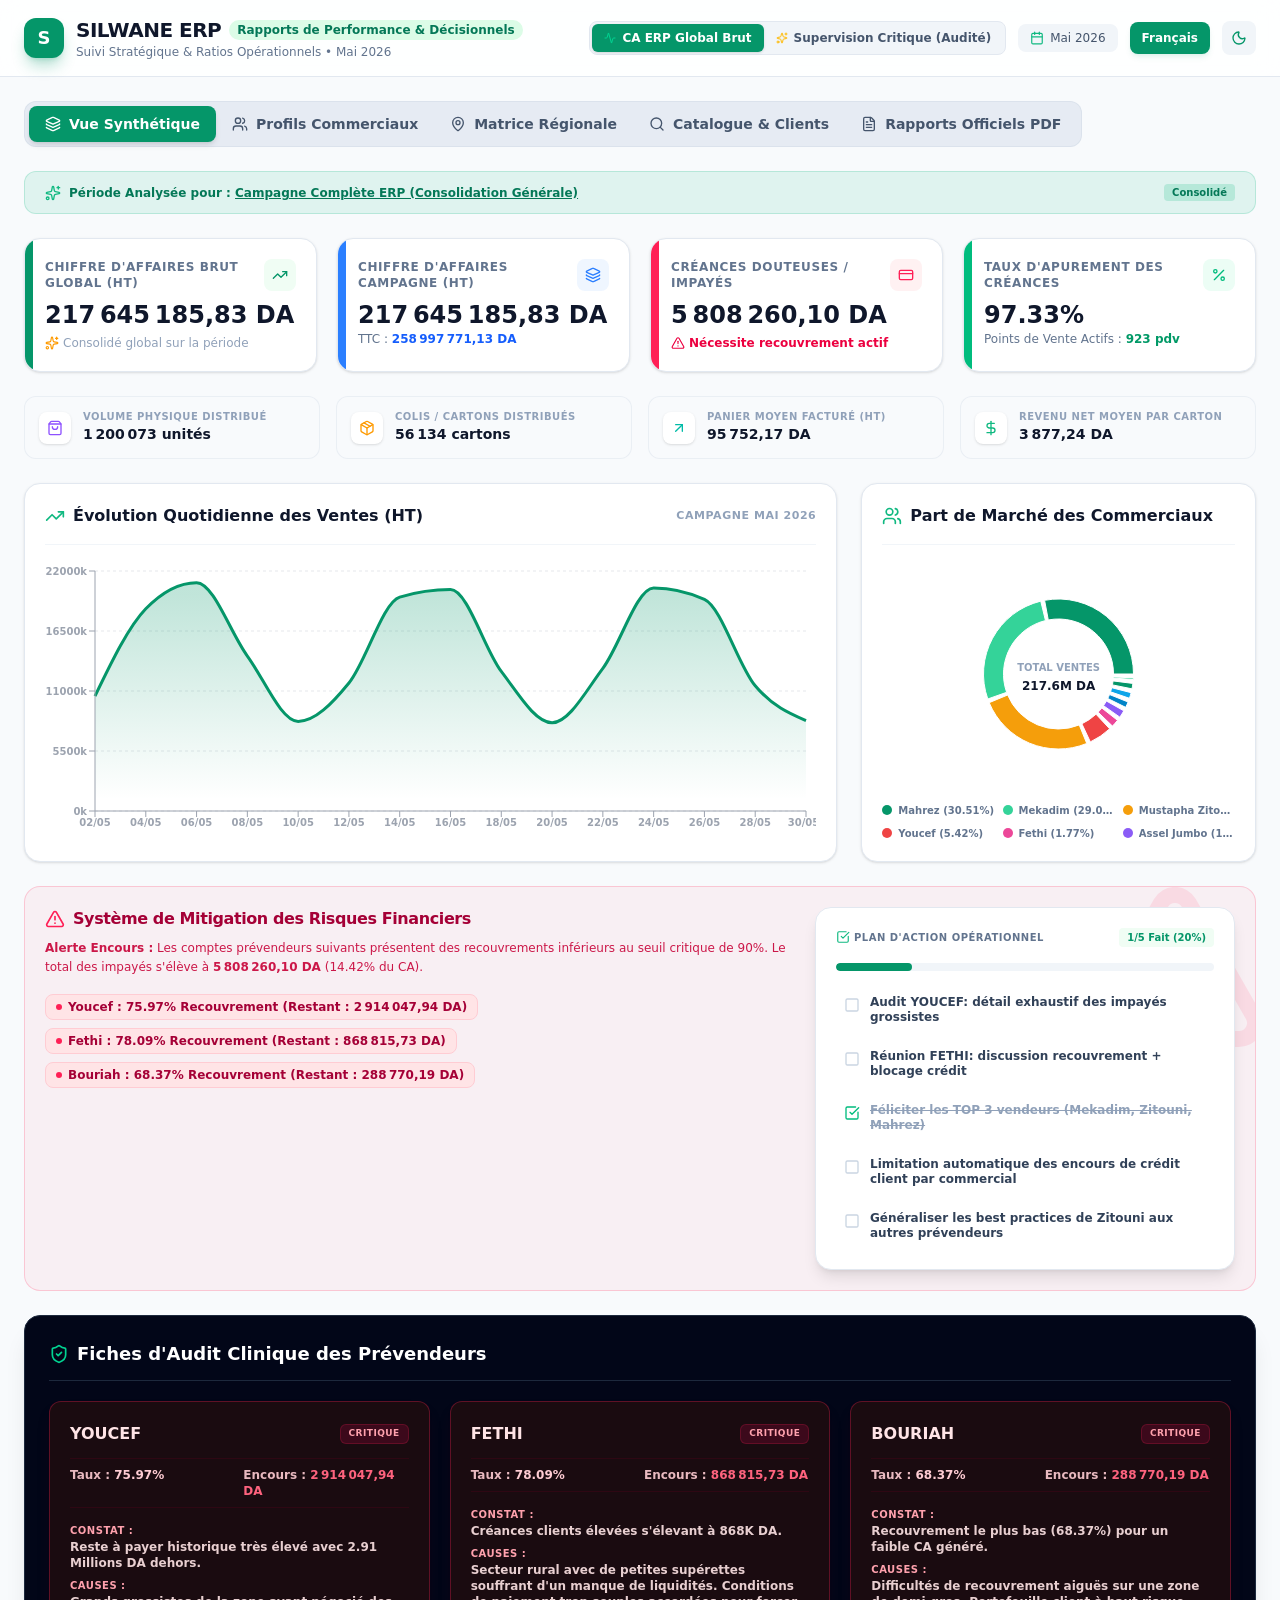
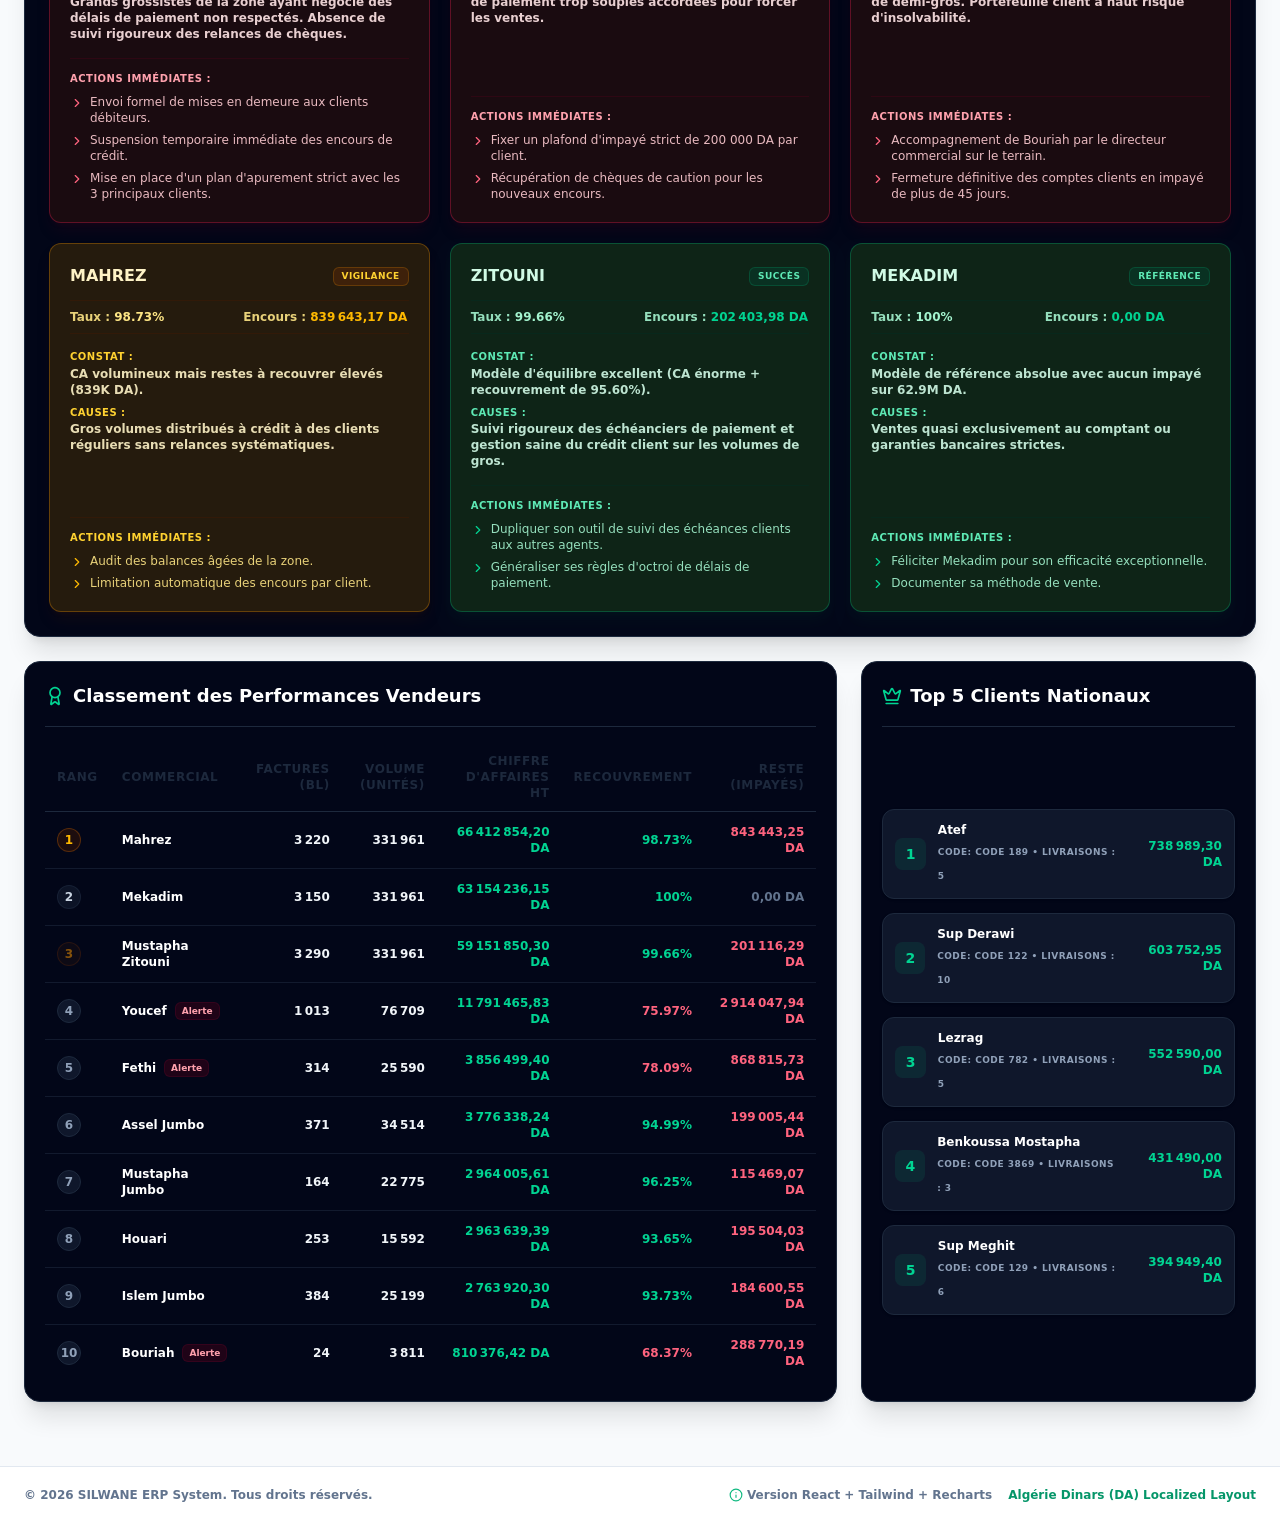
==== commit 46968785: "feat(dashboard): add premium interactive regional sales matrix par zone with dynamic value/percentag" ====
--- a/dashboard.html
+++ b/dashboard.html
@@ -4,51 +4,51 @@
     <meta charset="UTF-8" />
     <meta name="viewport" content="width=device-width, initial-scale=1.0" />
     <title>SILWANE ERP - Tableau de Bord Performance Commerciale</title>
-    <script type="text/javascript">
+    <script type="module">
 var e=Object.create,t=Object.defineProperty,n=Object.getOwnPropertyDescriptor,r=Object.getOwnPropertyNames,i=Object.getPrototypeOf,a=Object.prototype.hasOwnProperty,o=(e,t)=>()=>(t||(e((t={exports:{}}).exports,t),e=null),t.exports),s=(e,n)=>{let r={};for(var i in e)t(r,i,{get:e[i],enumerable:!0});return n||t(r,Symbol.toStringTag,{value:`Module`}),r},c=(e,i,o,s)=>{if(i&&typeof i==`object`||typeof i==`function`)for(var c=r(i),l=0,u=c.length,d;l<u;l++)d=c[l],!a.call(e,d)&&d!==o&&t(e,d,{get:(e=>i[e]).bind(null,d),enumerable:!(s=n(i,d))||s.enumerable});return e},l=(n,r,a)=>(a=n==null?{}:e(i(n)),c(r||!n||!n.__esModule?t(a,`default`,{value:n,enumerable:!0}):a,n));(function(){let e=document.createElement(`link`).relList;if(e&&e.supports&&e.supports(`modulepreload`))return;for(let e of document.querySelectorAll(`link[rel="modulepreload"]`))n(e);new MutationObserver(e=>{for(let t of e)if(t.type===`childList`)for(let e of t.addedNodes)e.tagName===`LINK`&&e.rel===`modulepreload`&&n(e)}).observe(document,{childList:!0,subtree:!0});function t(e){let t={};return e.integrity&&(t.integrity=e.integrity),e.referrerPolicy&&(t.referrerPolicy=e.referrerPolicy),e.crossOrigin===`use-credentials`?t.credentials=`include`:e.crossOrigin===`anonymous`?t.credentials=`omit`:t.credentials=`same-origin`,t}function n(e){if(e.ep)return;e.ep=!0;let n=t(e);fetch(e.href,n)}})();var u=o((e=>{var t=Symbol.for(`react.transitional.element`),n=Symbol.for(`react.portal`),r=Symbol.for(`react.fragment`),i=Symbol.for(`react.strict_mode`),a=Symbol.for(`react.profiler`),o=Symbol.for(`react.consumer`),s=Symbol.for(`react.context`),c=Symbol.for(`react.forward_ref`),l=Symbol.for(`react.suspense`),u=Symbol.for(`react.memo`),d=Symbol.for(`react.lazy`),f=Symbol.for(`react.activity`),p=Symbol.iterator;function m(e){return typeof e!=`object`||!e?null:(e=p&&e[p]||e[`@@iterator`],typeof e==`function`?e:null)}var h={isMounted:function(){return!1},enqueueForceUpdate:function(){},enqueueReplaceState:function(){},enqueueSetState:function(){}},g=Object.assign,_={};function v(e,t,n){this.props=e,this.context=t,this.refs=_,this.updater=n||h}v.prototype.isReactComponent={},v.prototype.setState=function(e,t){if(typeof e!=`object`&&typeof e!=`function`&&e!=null)throw Error(`takes an object of state variables to update or a function which returns an object of state variables.`);this.updater.enqueueSetState(this,e,t,`setState`)},v.prototype.forceUpdate=function(e){this.updater.enqueueForceUpdate(this,e,`forceUpdate`)};function y(){}y.prototype=v.prototype;function b(e,t,n){this.props=e,this.context=t,this.refs=_,this.updater=n||h}var x=b.prototype=new y;x.constructor=b,g(x,v.prototype),x.isPureReactComponent=!0;var S=Array.isArray;function C(){}var w={H:null,A:null,T:null,S:null},T=Object.prototype.hasOwnProperty;function E(e,n,r){var i=r.ref;return{$$typeof:t,type:e,key:n,ref:i===void 0?null:i,props:r}}function D(e,t){return E(e.type,t,e.props)}function O(e){return typeof e==`object`&&!!e&&e.$$typeof===t}function k(e){var t={"=":`=0`,":":`=2`};return`$`+e.replace(/[=:]/g,function(e){return t[e]})}var ee=/\/+/g;function te(e,t){return typeof e==`object`&&e&&e.key!=null?k(``+e.key):t.toString(36)}function ne(e){switch(e.status){case`fulfilled`:return e.value;case`rejected`:throw e.reason;default:switch(typeof e.status==`string`?e.then(C,C):(e.status=`pending`,e.then(function(t){e.status===`pending`&&(e.status=`fulfilled`,e.value=t)},function(t){e.status===`pending`&&(e.status=`rejected`,e.reason=t)})),e.status){case`fulfilled`:return e.value;case`rejected`:throw e.reason}}throw e}function A(e,r,i,a,o){var s=typeof e;(s===`undefined`||s===`boolean`)&&(e=null);var c=!1;if(e===null)c=!0;else switch(s){case`bigint`:case`string`:case`number`:c=!0;break;case`object`:switch(e.$$typeof){case t:case n:c=!0;break;case d:return c=e._init,A(c(e._payload),r,i,a,o)}}if(c)return o=o(e),c=a===``?`.`+te(e,0):a,S(o)?(i=``,c!=null&&(i=c.replace(ee,`$&/`)+`/`),A(o,r,i,``,function(e){return e})):o!=null&&(O(o)&&(o=D(o,i+(o.key==null||e&&e.key===o.key?``:(``+o.key).replace(ee,`$&/`)+`/`)+c)),r.push(o)),1;c=0;var l=a===``?`.`:a+`:`;if(S(e))for(var u=0;u<e.length;u++)a=e[u],s=l+te(a,u),c+=A(a,r,i,s,o);else if(u=m(e),typeof u==`function`)for(e=u.call(e),u=0;!(a=e.next()).done;)a=a.value,s=l+te(a,u++),c+=A(a,r,i,s,o);else if(s===`object`){if(typeof e.then==`function`)return A(ne(e),r,i,a,o);throw r=String(e),Error(`Objects are not valid as a React child (found: `+(r===`[object Object]`?`object with keys {`+Object.keys(e).join(`, `)+`}`:r)+`). If you meant to render a collection of children, use an array instead.`)}return c}function re(e,t,n){if(e==null)return e;var r=[],i=0;return A(e,r,``,``,function(e){return t.call(n,e,i++)}),r}function ie(e){if(e._status===-1){var t=e._result;t=t(),t.then(function(t){(e._status===0||e._status===-1)&&(e._status=1,e._result=t)},function(t){(e._status===0||e._status===-1)&&(e._status=2,e._result=t)}),e._status===-1&&(e._status=0,e._result=t)}if(e._status===1)return e._result.default;throw e._result}var j=typeof reportError==`function`?reportError:function(e){if(typeof window==`object`&&typeof window.ErrorEvent==`function`){var t=new window.ErrorEvent(`error`,{bubbles:!0,cancelable:!0,message:typeof e==`object`&&e&&typeof e.message==`string`?String(e.message):String(e),error:e});if(!window.dispatchEvent(t))return}else if(typeof process==`object`&&typeof process.emit==`function`){process.emit(`uncaughtException`,e);return}console.error(e)},M={map:re,forEach:function(e,t,n){re(e,function(){t.apply(this,arguments)},n)},count:function(e){var t=0;return re(e,function(){t++}),t},toArray:function(e){return re(e,function(e){return e})||[]},only:function(e){if(!O(e))throw Error(`React.Children.only expected to receive a single React element child.`);return e}};e.Activity=f,e.Children=M,e.Component=v,e.Fragment=r,e.Profiler=a,e.PureComponent=b,e.StrictMode=i,e.Suspense=l,e.__CLIENT_INTERNALS_DO_NOT_USE_OR_WARN_USERS_THEY_CANNOT_UPGRADE=w,e.__COMPILER_RUNTIME={__proto__:null,c:function(e){return w.H.useMemoCache(e)}},e.cache=function(e){return function(){return e.apply(null,arguments)}},e.cacheSignal=function(){return null},e.cloneElement=function(e,t,n){if(e==null)throw Error(`The argument must be a React element, but you passed `+e+`.`);var r=g({},e.props),i=e.key;if(t!=null)for(a in t.key!==void 0&&(i=``+t.key),t)!T.call(t,a)||a===`key`||a===`__self`||a===`__source`||a===`ref`&&t.ref===void 0||(r[a]=t[a]);var a=arguments.length-2;if(a===1)r.children=n;else if(1<a){for(var o=Array(a),s=0;s<a;s++)o[s]=arguments[s+2];r.children=o}return E(e.type,i,r)},e.createContext=function(e){return e={$$typeof:s,_currentValue:e,_currentValue2:e,_threadCount:0,Provider:null,Consumer:null},e.Provider=e,e.Consumer={$$typeof:o,_context:e},e},e.createElement=function(e,t,n){var r,i={},a=null;if(t!=null)for(r in t.key!==void 0&&(a=``+t.key),t)T.call(t,r)&&r!==`key`&&r!==`__self`&&r!==`__source`&&(i[r]=t[r]);var o=arguments.length-2;if(o===1)i.children=n;else if(1<o){for(var s=Array(o),c=0;c<o;c++)s[c]=arguments[c+2];i.children=s}if(e&&e.defaultProps)for(r in o=e.defaultProps,o)i[r]===void 0&&(i[r]=o[r]);return E(e,a,i)},e.createRef=function(){return{current:null}},e.forwardRef=function(e){return{$$typeof:c,render:e}},e.isValidElement=O,e.lazy=function(e){return{$$typeof:d,_payload:{_status:-1,_result:e},_init:ie}},e.memo=function(e,t){return{$$typeof:u,type:e,compare:t===void 0?null:t}},e.startTransition=function(e){var t=w.T,n={};w.T=n;try{var r=e(),i=w.S;i!==null&&i(n,r),typeof r==`object`&&r&&typeof r.then==`function`&&r.then(C,j)}catch(e){j(e)}finally{t!==null&&n.types!==null&&(t.types=n.types),w.T=t}},e.unstable_useCacheRefresh=function(){return w.H.useCacheRefresh()},e.use=function(e){return w.H.use(e)},e.useActionState=function(e,t,n){return w.H.useActionState(e,t,n)},e.useCallback=function(e,t){return w.H.useCallback(e,t)},e.useContext=function(e){return w.H.useContext(e)},e.useDebugValue=function(){},e.useDeferredValue=function(e,t){return w.H.useDeferredValue(e,t)},e.useEffect=function(e,t){return w.H.useEffect(e,t)},e.useEffectEvent=function(e){return w.H.useEffectEvent(e)},e.useId=function(){return w.H.useId()},e.useImperativeHandle=function(e,t,n){return w.H.useImperativeHandle(e,t,n)},e.useInsertionEffect=function(e,t){return w.H.useInsertionEffect(e,t)},e.useLayoutEffect=function(e,t){return w.H.useLayoutEffect(e,t)},e.useMemo=function(e,t){return w.H.useMemo(e,t)},e.useOptimistic=function(e,t){return w.H.useOptimistic(e,t)},e.useReducer=function(e,t,n){return w.H.useReducer(e,t,n)},e.useRef=function(e){return w.H.useRef(e)},e.useState=function(e){return w.H.useState(e)},e.useSyncExternalStore=function(e,t,n){return w.H.useSyncExternalStore(e,t,n)},e.useTransition=function(){return w.H.useTransition()},e.version=`19.2.6`})),d=o(((e,t)=>{t.exports=u()})),f=o((e=>{function t(e,t){var n=e.length;e.push(t);a:for(;0<n;){var r=n-1>>>1,a=e[r];if(0<i(a,t))e[r]=t,e[n]=a,n=r;else break a}}function n(e){return e.length===0?null:e[0]}function r(e){if(e.length===0)return null;var t=e[0],n=e.pop();if(n!==t){e[0]=n;a:for(var r=0,a=e.length,o=a>>>1;r<o;){var s=2*(r+1)-1,c=e[s],l=s+1,u=e[l];if(0>i(c,n))l<a&&0>i(u,c)?(e[r]=u,e[l]=n,r=l):(e[r]=c,e[s]=n,r=s);else if(l<a&&0>i(u,n))e[r]=u,e[l]=n,r=l;else break a}}return t}function i(e,t){var n=e.sortIndex-t.sortIndex;return n===0?e.id-t.id:n}if(e.unstable_now=void 0,typeof performance==`object`&&typeof performance.now==`function`){var a=performance;e.unstable_now=function(){return a.now()}}else{var o=Date,s=o.now();e.unstable_now=function(){return o.now()-s}}var c=[],l=[],u=1,d=null,f=3,p=!1,m=!1,h=!1,g=!1,_=typeof setTimeout==`function`?setTimeout:null,v=typeof clearTimeout==`function`?clearTimeout:null,y=typeof setImmediate<`u`?setImmediate:null;function b(e){for(var i=n(l);i!==null;){if(i.callback===null)r(l);else if(i.startTime<=e)r(l),i.sortIndex=i.expirationTime,t(c,i);else break;i=n(l)}}function x(e){if(h=!1,b(e),!m)if(n(c)!==null)m=!0,S||(S=!0,O());else{var t=n(l);t!==null&&te(x,t.startTime-e)}}var S=!1,C=-1,w=5,T=-1;function E(){return g?!0:!(e.unstable_now()-T<w)}function D(){if(g=!1,S){var t=e.unstable_now();T=t;var i=!0;try{a:{m=!1,h&&(h=!1,v(C),C=-1),p=!0;var a=f;try{b:{for(b(t),d=n(c);d!==null&&!(d.expirationTime>t&&E());){var o=d.callback;if(typeof o==`function`){d.callback=null,f=d.priorityLevel;var s=o(d.expirationTime<=t);if(t=e.unstable_now(),typeof s==`function`){d.callback=s,b(t),i=!0;break b}d===n(c)&&r(c),b(t)}else r(c);d=n(c)}if(d!==null)i=!0;else{var u=n(l);u!==null&&te(x,u.startTime-t),i=!1}}break a}finally{d=null,f=a,p=!1}i=void 0}}finally{i?O():S=!1}}}var O;if(typeof y==`function`)O=function(){y(D)};else if(typeof MessageChannel<`u`){var k=new MessageChannel,ee=k.port2;k.port1.onmessage=D,O=function(){ee.postMessage(null)}}else O=function(){_(D,0)};function te(t,n){C=_(function(){t(e.unstable_now())},n)}e.unstable_IdlePriority=5,e.unstable_ImmediatePriority=1,e.unstable_LowPriority=4,e.unstable_NormalPriority=3,e.unstable_Profiling=null,e.unstable_UserBlockingPriority=2,e.unstable_cancelCallback=function(e){e.callback=null},e.unstable_forceFrameRate=function(e){0>e||125<e?console.error(`forceFrameRate takes a positive int between 0 and 125, forcing frame rates higher than 125 fps is not supported`):w=0<e?Math.floor(1e3/e):5},e.unstable_getCurrentPriorityLevel=function(){return f},e.unstable_next=function(e){switch(f){case 1:case 2:case 3:var t=3;break;default:t=f}var n=f;f=t;try{return e()}finally{f=n}},e.unstable_requestPaint=function(){g=!0},e.unstable_runWithPriority=function(e,t){switch(e){case 1:case 2:case 3:case 4:case 5:break;default:e=3}var n=f;f=e;try{return t()}finally{f=n}},e.unstable_scheduleCallback=function(r,i,a){var o=e.unstable_now();switch(typeof a==`object`&&a?(a=a.delay,a=typeof a==`number`&&0<a?o+a:o):a=o,r){case 1:var s=-1;break;case 2:s=250;break;case 5:s=1073741823;break;case 4:s=1e4;break;default:s=5e3}return s=a+s,r={id:u++,callback:i,priorityLevel:r,startTime:a,expirationTime:s,sortIndex:-1},a>o?(r.sortIndex=a,t(l,r),n(c)===null&&r===n(l)&&(h?(v(C),C=-1):h=!0,te(x,a-o))):(r.sortIndex=s,t(c,r),m||p||(m=!0,S||(S=!0,O()))),r},e.unstable_shouldYield=E,e.unstable_wrapCallback=function(e){var t=f;return function(){var n=f;f=t;try{return e.apply(this,arguments)}finally{f=n}}}})),p=o(((e,t)=>{t.exports=f()})),m=o((e=>{var t=d();function n(e){var t=`https://react.dev/errors/`+e;if(1<arguments.length){t+=`?args[]=`+encodeURIComponent(arguments[1]);for(var n=2;n<arguments.length;n++)t+=`&args[]=`+encodeURIComponent(arguments[n])}return`Minified React error #`+e+`; visit `+t+` for the full message or use the non-minified dev environment for full errors and additional helpful warnings.`}function r(){}var i={d:{f:r,r:function(){throw Error(n(522))},D:r,C:r,L:r,m:r,X:r,S:r,M:r},p:0,findDOMNode:null},a=Symbol.for(`react.portal`);function o(e,t,n){var r=3<arguments.length&&arguments[3]!==void 0?arguments[3]:null;return{$$typeof:a,key:r==null?null:``+r,children:e,containerInfo:t,implementation:n}}var s=t.__CLIENT_INTERNALS_DO_NOT_USE_OR_WARN_USERS_THEY_CANNOT_UPGRADE;function c(e,t){if(e===`font`)return``;if(typeof t==`string`)return t===`use-credentials`?t:``}e.__DOM_INTERNALS_DO_NOT_USE_OR_WARN_USERS_THEY_CANNOT_UPGRADE=i,e.createPortal=function(e,t){var r=2<arguments.length&&arguments[2]!==void 0?arguments[2]:null;if(!t||t.nodeType!==1&&t.nodeType!==9&&t.nodeType!==11)throw Error(n(299));return o(e,t,null,r)},e.flushSync=function(e){var t=s.T,n=i.p;try{if(s.T=null,i.p=2,e)return e()}finally{s.T=t,i.p=n,i.d.f()}},e.preconnect=function(e,t){typeof e==`string`&&(t?(t=t.crossOrigin,t=typeof t==`string`?t===`use-credentials`?t:``:void 0):t=null,i.d.C(e,t))},e.prefetchDNS=function(e){typeof e==`string`&&i.d.D(e)},e.preinit=function(e,t){if(typeof e==`string`&&t&&typeof t.as==`string`){var n=t.as,r=c(n,t.crossOrigin),a=typeof t.integrity==`string`?t.integrity:void 0,o=typeof t.fetchPriority==`string`?t.fetchPriority:void 0;n===`style`?i.d.S(e,typeof t.precedence==`string`?t.precedence:void 0,{crossOrigin:r,integrity:a,fetchPriority:o}):n===`script`&&i.d.X(e,{crossOrigin:r,integrity:a,fetchPriority:o,nonce:typeof t.nonce==`string`?t.nonce:void 0})}},e.preinitModule=function(e,t){if(typeof e==`string`)if(typeof t==`object`&&t){if(t.as==null||t.as===`script`){var n=c(t.as,t.crossOrigin);i.d.M(e,{crossOrigin:n,integrity:typeof t.integrity==`string`?t.integrity:void 0,nonce:typeof t.nonce==`string`?t.nonce:void 0})}}else t??i.d.M(e)},e.preload=function(e,t){if(typeof e==`string`&&typeof t==`object`&&t&&typeof t.as==`string`){var n=t.as,r=c(n,t.crossOrigin);i.d.L(e,n,{crossOrigin:r,integrity:typeof t.integrity==`string`?t.integrity:void 0,nonce:typeof t.nonce==`string`?t.nonce:void 0,type:typeof t.type==`string`?t.type:void 0,fetchPriority:typeof t.fetchPriority==`string`?t.fetchPriority:void 0,referrerPolicy:typeof t.referrerPolicy==`string`?t.referrerPolicy:void 0,imageSrcSet:typeof t.imageSrcSet==`string`?t.imageSrcSet:void 0,imageSizes:typeof t.imageSizes==`string`?t.imageSizes:void 0,media:typeof t.media==`string`?t.media:void 0})}},e.preloadModule=function(e,t){if(typeof e==`string`)if(t){var n=c(t.as,t.crossOrigin);i.d.m(e,{as:typeof t.as==`string`&&t.as!==`script`?t.as:void 0,crossOrigin:n,integrity:typeof t.integrity==`string`?t.integrity:void 0})}else i.d.m(e)},e.requestFormReset=function(e){i.d.r(e)},e.unstable_batchedUpdates=function(e,t){return e(t)},e.useFormState=function(e,t,n){return s.H.useFormState(e,t,n)},e.useFormStatus=function(){return s.H.useHostTransitionStatus()},e.version=`19.2.6`})),h=o(((e,t)=>{function n(){if(!(typeof __REACT_DEVTOOLS_GLOBAL_HOOK__>`u`||typeof __REACT_DEVTOOLS_GLOBAL_HOOK__.checkDCE!=`function`))try{__REACT_DEVTOOLS_GLOBAL_HOOK__.checkDCE(n)}catch(e){console.error(e)}}n(),t.exports=m()})),g=o((e=>{var t=p(),n=d(),r=h();function i(e){var t=`https://react.dev/errors/`+e;if(1<arguments.length){t+=`?args[]=`+encodeURIComponent(arguments[1]);for(var n=2;n<arguments.length;n++)t+=`&args[]=`+encodeURIComponent(arguments[n])}return`Minified React error #`+e+`; visit `+t+` for the full message or use the non-minified dev environment for full errors and additional helpful warnings.`}function a(e){return!(!e||e.nodeType!==1&&e.nodeType!==9&&e.nodeType!==11)}function o(e){var t=e,n=e;if(e.alternate)for(;t.return;)t=t.return;else{e=t;do t=e,t.flags&4098&&(n=t.return),e=t.return;while(e)}return t.tag===3?n:null}function s(e){if(e.tag===13){var t=e.memoizedState;if(t===null&&(e=e.alternate,e!==null&&(t=e.memoizedState)),t!==null)return t.dehydrated}return null}function c(e){if(e.tag===31){var t=e.memoizedState;if(t===null&&(e=e.alternate,e!==null&&(t=e.memoizedState)),t!==null)return t.dehydrated}return null}function l(e){if(o(e)!==e)throw Error(i(188))}function u(e){var t=e.alternate;if(!t){if(t=o(e),t===null)throw Error(i(188));return t===e?e:null}for(var n=e,r=t;;){var a=n.return;if(a===null)break;var s=a.alternate;if(s===null){if(r=a.return,r!==null){n=r;continue}break}if(a.child===s.child){for(s=a.child;s;){if(s===n)return l(a),e;if(s===r)return l(a),t;s=s.sibling}throw Error(i(188))}if(n.return!==r.return)n=a,r=s;else{for(var c=!1,u=a.child;u;){if(u===n){c=!0,n=a,r=s;break}if(u===r){c=!0,r=a,n=s;break}u=u.sibling}if(!c){for(u=s.child;u;){if(u===n){c=!0,n=s,r=a;break}if(u===r){c=!0,r=s,n=a;break}u=u.sibling}if(!c)throw Error(i(189))}}if(n.alternate!==r)throw Error(i(190))}if(n.tag!==3)throw Error(i(188));return n.stateNode.current===n?e:t}function f(e){var t=e.tag;if(t===5||t===26||t===27||t===6)return e;for(e=e.child;e!==null;){if(t=f(e),t!==null)return t;e=e.sibling}return null}var m=Object.assign,g=Symbol.for(`react.element`),_=Symbol.for(`react.transitional.element`),v=Symbol.for(`react.portal`),y=Symbol.for(`react.fragment`),b=Symbol.for(`react.strict_mode`),x=Symbol.for(`react.profiler`),S=Symbol.for(`react.consumer`),C=Symbol.for(`react.context`),w=Symbol.for(`react.forward_ref`),T=Symbol.for(`react.suspense`),E=Symbol.for(`react.suspense_list`),D=Symbol.for(`react.memo`),O=Symbol.for(`react.lazy`),k=Symbol.for(`react.activity`),ee=Symbol.for(`react.memo_cache_sentinel`),te=Symbol.iterator;function ne(e){return typeof e!=`object`||!e?null:(e=te&&e[te]||e[`@@iterator`],typeof e==`function`?e:null)}var A=Symbol.for(`react.client.reference`);function re(e){if(e==null)return null;if(typeof e==`function`)return e.$$typeof===A?null:e.displayName||e.name||null;if(typeof e==`string`)return e;switch(e){case y:return`Fragment`;case x:return`Profiler`;case b:return`StrictMode`;case T:return`Suspense`;case E:return`SuspenseList`;case k:return`Activity`}if(typeof e==`object`)switch(e.$$typeof){case v:return`Portal`;case C:return e.displayName||`Context`;case S:return(e._context.displayName||`Context`)+`.Consumer`;case w:var t=e.render;return e=e.displayName,e||=(e=t.displayName||t.name||``,e===``?`ForwardRef`:`ForwardRef(`+e+`)`),e;case D:return t=e.displayName||null,t===null?re(e.type)||`Memo`:t;case O:t=e._payload,e=e._init;try{return re(e(t))}catch{}}return null}var ie=Array.isArray,j=n.__CLIENT_INTERNALS_DO_NOT_USE_OR_WARN_USERS_THEY_CANNOT_UPGRADE,M=r.__DOM_INTERNALS_DO_NOT_USE_OR_WARN_USERS_THEY_CANNOT_UPGRADE,ae={pending:!1,data:null,method:null,action:null},oe=[],se=-1;function ce(e){return{current:e}}function le(e){0>se||(e.current=oe[se],oe[se]=null,se--)}function ue(e,t){se++,oe[se]=e.current,e.current=t}var de=ce(null),fe=ce(null),pe=ce(null),me=ce(null);function he(e,t){switch(ue(pe,t),ue(fe,e),ue(de,null),t.nodeType){case 9:case 11:e=(e=t.documentElement)&&(e=e.namespaceURI)?Wd(e):0;break;default:if(e=t.tagName,t=t.namespaceURI)t=Wd(t),e=Gd(t,e);else switch(e){case`svg`:e=1;break;case`math`:e=2;break;default:e=0}}le(de),ue(de,e)}function ge(){le(de),le(fe),le(pe)}function _e(e){e.memoizedState!==null&&ue(me,e);var t=de.current,n=Gd(t,e.type);t!==n&&(ue(fe,e),ue(de,n))}function ve(e){fe.current===e&&(le(de),le(fe)),me.current===e&&(le(me),tp._currentValue=ae)}var ye,be;function xe(e){if(ye===void 0)try{throw Error()}catch(e){var t=e.stack.trim().match(/\n( *(at )?)/);ye=t&&t[1]||``,be=-1<e.stack.indexOf(`
     at`)?` (<anonymous>)`:-1<e.stack.indexOf(`@`)?`@unknown:0:0`:``}return`
 `+ye+e+be}var Se=!1;function Ce(e,t){if(!e||Se)return``;Se=!0;var n=Error.prepareStackTrace;Error.prepareStackTrace=void 0;try{var r={DetermineComponentFrameRoot:function(){try{if(t){var n=function(){throw Error()};if(Object.defineProperty(n.prototype,"props",{set:function(){throw Error()}}),typeof Reflect==`object`&&Reflect.construct){try{Reflect.construct(n,[])}catch(e){var r=e}Reflect.construct(e,[],n)}else{try{n.call()}catch(e){r=e}e.call(n.prototype)}}else{try{throw Error()}catch(e){r=e}(n=e())&&typeof n.catch==`function`&&n.catch(function(){})}}catch(e){if(e&&r&&typeof e.stack==`string`)return[e.stack,r.stack]}return[null,null]}};r.DetermineComponentFrameRoot.displayName=`DetermineComponentFrameRoot`;var i=Object.getOwnPropertyDescriptor(r.DetermineComponentFrameRoot,`name`);i&&i.configurable&&Object.defineProperty(r.DetermineComponentFrameRoot,"name",{value:`DetermineComponentFrameRoot`});var a=r.DetermineComponentFrameRoot(),o=a[0],s=a[1];if(o&&s){var c=o.split(`
 `),l=s.split(`
 `);for(i=r=0;r<c.length&&!c[r].includes(`DetermineComponentFrameRoot`);)r++;for(;i<l.length&&!l[i].includes(`DetermineComponentFrameRoot`);)i++;if(r===c.length||i===l.length)for(r=c.length-1,i=l.length-1;1<=r&&0<=i&&c[r]!==l[i];)i--;for(;1<=r&&0<=i;r--,i--)if(c[r]!==l[i]){if(r!==1||i!==1)do if(r--,i--,0>i||c[r]!==l[i]){var u=`
-`+c[r].replace(` at new `,` at `);return e.displayName&&u.includes(`<anonymous>`)&&(u=u.replace(`<anonymous>`,e.displayName)),u}while(1<=r&&0<=i);break}}}finally{Se=!1,Error.prepareStackTrace=n}return(n=e?e.displayName||e.name:``)?xe(n):``}function N(e,t){switch(e.tag){case 26:case 27:case 5:return xe(e.type);case 16:return xe(`Lazy`);case 13:return e.child!==t&&t!==null?xe(`Suspense Fallback`):xe(`Suspense`);case 19:return xe(`SuspenseList`);case 0:case 15:return Ce(e.type,!1);case 11:return Ce(e.type.render,!1);case 1:return Ce(e.type,!0);case 31:return xe(`Activity`);default:return``}}function we(e){try{var t=``,n=null;do t+=N(e,n),n=e,e=e.return;while(e);return t}catch(e){return`
+`+c[r].replace(` at new `,` at `);return e.displayName&&u.includes(`<anonymous>`)&&(u=u.replace(`<anonymous>`,e.displayName)),u}while(1<=r&&0<=i);break}}}finally{Se=!1,Error.prepareStackTrace=n}return(n=e?e.displayName||e.name:``)?xe(n):``}function we(e,t){switch(e.tag){case 26:case 27:case 5:return xe(e.type);case 16:return xe(`Lazy`);case 13:return e.child!==t&&t!==null?xe(`Suspense Fallback`):xe(`Suspense`);case 19:return xe(`SuspenseList`);case 0:case 15:return Ce(e.type,!1);case 11:return Ce(e.type.render,!1);case 1:return Ce(e.type,!0);case 31:return xe(`Activity`);default:return``}}function N(e){try{var t=``,n=null;do t+=we(e,n),n=e,e=e.return;while(e);return t}catch(e){return`
 Error generating stack: `+e.message+`
-`+e.stack}}var Te=Object.prototype.hasOwnProperty,Ee=t.unstable_scheduleCallback,De=t.unstable_cancelCallback,Oe=t.unstable_shouldYield,ke=t.unstable_requestPaint,Ae=t.unstable_now,je=t.unstable_getCurrentPriorityLevel,Me=t.unstable_ImmediatePriority,Ne=t.unstable_UserBlockingPriority,Pe=t.unstable_NormalPriority,Fe=t.unstable_LowPriority,Ie=t.unstable_IdlePriority,Le=t.log,Re=t.unstable_setDisableYieldValue,ze=null,Be=null;function Ve(e){if(typeof Le==`function`&&Re(e),Be&&typeof Be.setStrictMode==`function`)try{Be.setStrictMode(ze,e)}catch{}}var P=Math.clz32?Math.clz32:We,He=Math.log,Ue=Math.LN2;function We(e){return e>>>=0,e===0?32:31-(He(e)/Ue|0)|0}var Ge=256,Ke=262144,qe=4194304;function Je(e){var t=e&42;if(t!==0)return t;switch(e&-e){case 1:return 1;case 2:return 2;case 4:return 4;case 8:return 8;case 16:return 16;case 32:return 32;case 64:return 64;case 128:return 128;case 256:case 512:case 1024:case 2048:case 4096:case 8192:case 16384:case 32768:case 65536:case 131072:return e&261888;case 262144:case 524288:case 1048576:case 2097152:return e&3932160;case 4194304:case 8388608:case 16777216:case 33554432:return e&62914560;case 67108864:return 67108864;case 134217728:return 134217728;case 268435456:return 268435456;case 536870912:return 536870912;case 1073741824:return 0;default:return e}}function Ye(e,t,n){var r=e.pendingLanes;if(r===0)return 0;var i=0,a=e.suspendedLanes,o=e.pingedLanes;e=e.warmLanes;var s=r&134217727;return s===0?(s=r&~a,s===0?o===0?n||(n=r&~e,n!==0&&(i=Je(n))):i=Je(o):i=Je(s)):(r=s&~a,r===0?(o&=s,o===0?n||(n=s&~e,n!==0&&(i=Je(n))):i=Je(o)):i=Je(r)),i===0?0:t!==0&&t!==i&&(t&a)===0&&(a=i&-i,n=t&-t,a>=n||a===32&&n&4194048)?t:i}function Xe(e,t){return(e.pendingLanes&~(e.suspendedLanes&~e.pingedLanes)&t)===0}function Ze(e,t){switch(e){case 1:case 2:case 4:case 8:case 64:return t+250;case 16:case 32:case 128:case 256:case 512:case 1024:case 2048:case 4096:case 8192:case 16384:case 32768:case 65536:case 131072:case 262144:case 524288:case 1048576:case 2097152:return t+5e3;case 4194304:case 8388608:case 16777216:case 33554432:return-1;case 67108864:case 134217728:case 268435456:case 536870912:case 1073741824:return-1;default:return-1}}function Qe(){var e=qe;return qe<<=1,!(qe&62914560)&&(qe=4194304),e}function $e(e){for(var t=[],n=0;31>n;n++)t.push(e);return t}function et(e,t){e.pendingLanes|=t,t!==268435456&&(e.suspendedLanes=0,e.pingedLanes=0,e.warmLanes=0)}function tt(e,t,n,r,i,a){var o=e.pendingLanes;e.pendingLanes=n,e.suspendedLanes=0,e.pingedLanes=0,e.warmLanes=0,e.expiredLanes&=n,e.entangledLanes&=n,e.errorRecoveryDisabledLanes&=n,e.shellSuspendCounter=0;var s=e.entanglements,c=e.expirationTimes,l=e.hiddenUpdates;for(n=o&~n;0<n;){var u=31-P(n),d=1<<u;s[u]=0,c[u]=-1;var f=l[u];if(f!==null)for(l[u]=null,u=0;u<f.length;u++){var p=f[u];p!==null&&(p.lane&=-536870913)}n&=~d}r!==0&&nt(e,r,0),a!==0&&i===0&&e.tag!==0&&(e.suspendedLanes|=a&~(o&~t))}function nt(e,t,n){e.pendingLanes|=t,e.suspendedLanes&=~t;var r=31-P(t);e.entangledLanes|=t,e.entanglements[r]=e.entanglements[r]|1073741824|n&261930}function rt(e,t){var n=e.entangledLanes|=t;for(e=e.entanglements;n;){var r=31-P(n),i=1<<r;i&t|e[r]&t&&(e[r]|=t),n&=~i}}function it(e,t){var n=t&-t;return n=n&42?1:at(n),(n&(e.suspendedLanes|t))===0?n:0}function at(e){switch(e){case 2:e=1;break;case 8:e=4;break;case 32:e=16;break;case 256:case 512:case 1024:case 2048:case 4096:case 8192:case 16384:case 32768:case 65536:case 131072:case 262144:case 524288:case 1048576:case 2097152:case 4194304:case 8388608:case 16777216:case 33554432:e=128;break;case 268435456:e=134217728;break;default:e=0}return e}function ot(e){return e&=-e,2<e?8<e?e&134217727?32:268435456:8:2}function st(){var e=M.p;return e===0?(e=window.event,e===void 0?32:_p(e.type)):e}function ct(e,t){var n=M.p;try{return M.p=e,t()}finally{M.p=n}}var lt=Math.random().toString(36).slice(2),ut=`__reactFiber$`+lt,dt=`__reactProps$`+lt,ft=`__reactContainer$`+lt,pt=`__reactEvents$`+lt,mt=`__reactListeners$`+lt,ht=`__reactHandles$`+lt,gt=`__reactResources$`+lt,_t=`__reactMarker$`+lt;function vt(e){delete e[ut],delete e[dt],delete e[pt],delete e[mt],delete e[ht]}function yt(e){var t=e[ut];if(t)return t;for(var n=e.parentNode;n;){if(t=n[ft]||n[ut]){if(n=t.alternate,t.child!==null||n!==null&&n.child!==null)for(e=mf(e);e!==null;){if(n=e[ut])return n;e=mf(e)}return t}e=n,n=e.parentNode}return null}function bt(e){if(e=e[ut]||e[ft]){var t=e.tag;if(t===5||t===6||t===13||t===31||t===26||t===27||t===3)return e}return null}function xt(e){var t=e.tag;if(t===5||t===26||t===27||t===6)return e.stateNode;throw Error(i(33))}function St(e){var t=e[gt];return t||=e[gt]={hoistableStyles:new Map,hoistableScripts:new Map},t}function Ct(e){e[_t]=!0}var wt=new Set,Tt={};function Et(e,t){Dt(e,t),Dt(e+`Capture`,t)}function Dt(e,t){for(Tt[e]=t,e=0;e<t.length;e++)wt.add(t[e])}var Ot=RegExp(`^[:A-Z_a-z\\u00C0-\\u00D6\\u00D8-\\u00F6\\u00F8-\\u02FF\\u0370-\\u037D\\u037F-\\u1FFF\\u200C-\\u200D\\u2070-\\u218F\\u2C00-\\u2FEF\\u3001-\\uD7FF\\uF900-\\uFDCF\\uFDF0-\\uFFFD][:A-Z_a-z\\u00C0-\\u00D6\\u00D8-\\u00F6\\u00F8-\\u02FF\\u0370-\\u037D\\u037F-\\u1FFF\\u200C-\\u200D\\u2070-\\u218F\\u2C00-\\u2FEF\\u3001-\\uD7FF\\uF900-\\uFDCF\\uFDF0-\\uFFFD\\-.0-9\\u00B7\\u0300-\\u036F\\u203F-\\u2040]*$`),kt={},At={};function jt(e){return Te.call(At,e)?!0:Te.call(kt,e)?!1:Ot.test(e)?At[e]=!0:(kt[e]=!0,!1)}function Mt(e,t,n){if(jt(t))if(n===null)e.removeAttribute(t);else{switch(typeof n){case`undefined`:case`function`:case`symbol`:e.removeAttribute(t);return;case`boolean`:var r=t.toLowerCase().slice(0,5);if(r!==`data-`&&r!==`aria-`){e.removeAttribute(t);return}}e.setAttribute(t,``+n)}}function Nt(e,t,n){if(n===null)e.removeAttribute(t);else{switch(typeof n){case`undefined`:case`function`:case`symbol`:case`boolean`:e.removeAttribute(t);return}e.setAttribute(t,``+n)}}function Pt(e,t,n,r){if(r===null)e.removeAttribute(n);else{switch(typeof r){case`undefined`:case`function`:case`symbol`:case`boolean`:e.removeAttribute(n);return}e.setAttributeNS(t,n,``+r)}}function Ft(e){switch(typeof e){case`bigint`:case`boolean`:case`number`:case`string`:case`undefined`:return e;case`object`:return e;default:return``}}function It(e){var t=e.type;return(e=e.nodeName)&&e.toLowerCase()===`input`&&(t===`checkbox`||t===`radio`)}function Lt(e,t,n){var r=Object.getOwnPropertyDescriptor(e.constructor.prototype,t);if(!e.hasOwnProperty(t)&&r!==void 0&&typeof r.get==`function`&&typeof r.set==`function`){var i=r.get,a=r.set;return Object.defineProperty(e,t,{configurable:!0,get:function(){return i.call(this)},set:function(e){n=``+e,a.call(this,e)}}),Object.defineProperty(e,t,{enumerable:r.enumerable}),{getValue:function(){return n},setValue:function(e){n=``+e},stopTracking:function(){e._valueTracker=null,delete e[t]}}}}function Rt(e){if(!e._valueTracker){var t=It(e)?`checked`:`value`;e._valueTracker=Lt(e,t,``+e[t])}}function zt(e){if(!e)return!1;var t=e._valueTracker;if(!t)return!0;var n=t.getValue(),r=``;return e&&(r=It(e)?e.checked?`true`:`false`:e.value),e=r,e===n?!1:(t.setValue(e),!0)}function Bt(e){if(e||=typeof document<`u`?document:void 0,e===void 0)return null;try{return e.activeElement||e.body}catch{return e.body}}var Vt=/[\n"\\]/g;function Ht(e){return e.replace(Vt,function(e){return`\\`+e.charCodeAt(0).toString(16)+` `})}function Ut(e,t,n,r,i,a,o,s){e.name=``,o!=null&&typeof o!=`function`&&typeof o!=`symbol`&&typeof o!=`boolean`?e.type=o:e.removeAttribute(`type`),t==null?o!==`submit`&&o!==`reset`||e.removeAttribute(`value`):o===`number`?(t===0&&e.value===``||e.value!=t)&&(e.value=``+Ft(t)):e.value!==``+Ft(t)&&(e.value=``+Ft(t)),t==null?n==null?r!=null&&e.removeAttribute(`value`):Gt(e,o,Ft(n)):Gt(e,o,Ft(t)),i==null&&a!=null&&(e.defaultChecked=!!a),i!=null&&(e.checked=i&&typeof i!=`function`&&typeof i!=`symbol`),s!=null&&typeof s!=`function`&&typeof s!=`symbol`&&typeof s!=`boolean`?e.name=``+Ft(s):e.removeAttribute(`name`)}function Wt(e,t,n,r,i,a,o,s){if(a!=null&&typeof a!=`function`&&typeof a!=`symbol`&&typeof a!=`boolean`&&(e.type=a),t!=null||n!=null){if(!(a!==`submit`&&a!==`reset`||t!=null)){Rt(e);return}n=n==null?``:``+Ft(n),t=t==null?n:``+Ft(t),s||t===e.value||(e.value=t),e.defaultValue=t}r??=i,r=typeof r!=`function`&&typeof r!=`symbol`&&!!r,e.checked=s?e.checked:!!r,e.defaultChecked=!!r,o!=null&&typeof o!=`function`&&typeof o!=`symbol`&&typeof o!=`boolean`&&(e.name=o),Rt(e)}function Gt(e,t,n){t===`number`&&Bt(e.ownerDocument)===e||e.defaultValue===``+n||(e.defaultValue=``+n)}function Kt(e,t,n,r){if(e=e.options,t){t={};for(var i=0;i<n.length;i++)t[`$`+n[i]]=!0;for(n=0;n<e.length;n++)i=t.hasOwnProperty(`$`+e[n].value),e[n].selected!==i&&(e[n].selected=i),i&&r&&(e[n].defaultSelected=!0)}else{for(n=``+Ft(n),t=null,i=0;i<e.length;i++){if(e[i].value===n){e[i].selected=!0,r&&(e[i].defaultSelected=!0);return}t!==null||e[i].disabled||(t=e[i])}t!==null&&(t.selected=!0)}}function qt(e,t,n){if(t!=null&&(t=``+Ft(t),t!==e.value&&(e.value=t),n==null)){e.defaultValue!==t&&(e.defaultValue=t);return}e.defaultValue=n==null?``:``+Ft(n)}function Jt(e,t,n,r){if(t==null){if(r!=null){if(n!=null)throw Error(i(92));if(ie(r)){if(1<r.length)throw Error(i(93));r=r[0]}n=r}n??=``,t=n}n=Ft(t),e.defaultValue=n,r=e.textContent,r===n&&r!==``&&r!==null&&(e.value=r),Rt(e)}function Yt(e,t){if(t){var n=e.firstChild;if(n&&n===e.lastChild&&n.nodeType===3){n.nodeValue=t;return}}e.textContent=t}var Xt=new Set(`animationIterationCount aspectRatio borderImageOutset borderImageSlice borderImageWidth boxFlex boxFlexGroup boxOrdinalGroup columnCount columns flex flexGrow flexPositive flexShrink flexNegative flexOrder gridArea gridRow gridRowEnd gridRowSpan gridRowStart gridColumn gridColumnEnd gridColumnSpan gridColumnStart fontWeight lineClamp lineHeight opacity order orphans scale tabSize widows zIndex zoom fillOpacity floodOpacity stopOpacity strokeDasharray strokeDashoffset strokeMiterlimit strokeOpacity strokeWidth MozAnimationIterationCount MozBoxFlex MozBoxFlexGroup MozLineClamp msAnimationIterationCount msFlex msZoom msFlexGrow msFlexNegative msFlexOrder msFlexPositive msFlexShrink msGridColumn msGridColumnSpan msGridRow msGridRowSpan WebkitAnimationIterationCount WebkitBoxFlex WebKitBoxFlexGroup WebkitBoxOrdinalGroup WebkitColumnCount WebkitColumns WebkitFlex WebkitFlexGrow WebkitFlexPositive WebkitFlexShrink WebkitLineClamp`.split(` `));function Zt(e,t,n){var r=t.indexOf(`--`)===0;n==null||typeof n==`boolean`||n===``?r?e.setProperty(t,``):t===`float`?e.cssFloat=``:e[t]=``:r?e.setProperty(t,n):typeof n!=`number`||n===0||Xt.has(t)?t===`float`?e.cssFloat=n:e[t]=(``+n).trim():e[t]=n+`px`}function Qt(e,t,n){if(t!=null&&typeof t!=`object`)throw Error(i(62));if(e=e.style,n!=null){for(var r in n)!n.hasOwnProperty(r)||t!=null&&t.hasOwnProperty(r)||(r.indexOf(`--`)===0?e.setProperty(r,``):r===`float`?e.cssFloat=``:e[r]=``);for(var a in t)r=t[a],t.hasOwnProperty(a)&&n[a]!==r&&Zt(e,a,r)}else for(var o in t)t.hasOwnProperty(o)&&Zt(e,o,t[o])}function $t(e){if(e.indexOf(`-`)===-1)return!1;switch(e){case`annotation-xml`:case`color-profile`:case`font-face`:case`font-face-src`:case`font-face-uri`:case`font-face-format`:case`font-face-name`:case`missing-glyph`:return!1;default:return!0}}var en=new Map([[`acceptCharset`,`accept-charset`],[`htmlFor`,`for`],[`httpEquiv`,`http-equiv`],[`crossOrigin`,`crossorigin`],[`accentHeight`,`accent-height`],[`alignmentBaseline`,`alignment-baseline`],[`arabicForm`,`arabic-form`],[`baselineShift`,`baseline-shift`],[`capHeight`,`cap-height`],[`clipPath`,`clip-path`],[`clipRule`,`clip-rule`],[`colorInterpolation`,`color-interpolation`],[`colorInterpolationFilters`,`color-interpolation-filters`],[`colorProfile`,`color-profile`],[`colorRendering`,`color-rendering`],[`dominantBaseline`,`dominant-baseline`],[`enableBackground`,`enable-background`],[`fillOpacity`,`fill-opacity`],[`fillRule`,`fill-rule`],[`floodColor`,`flood-color`],[`floodOpacity`,`flood-opacity`],[`fontFamily`,`font-family`],[`fontSize`,`font-size`],[`fontSizeAdjust`,`font-size-adjust`],[`fontStretch`,`font-stretch`],[`fontStyle`,`font-style`],[`fontVariant`,`font-variant`],[`fontWeight`,`font-weight`],[`glyphName`,`glyph-name`],[`glyphOrientationHorizontal`,`glyph-orientation-horizontal`],[`glyphOrientationVertical`,`glyph-orientation-vertical`],[`horizAdvX`,`horiz-adv-x`],[`horizOriginX`,`horiz-origin-x`],[`imageRendering`,`image-rendering`],[`letterSpacing`,`letter-spacing`],[`lightingColor`,`lighting-color`],[`markerEnd`,`marker-end`],[`markerMid`,`marker-mid`],[`markerStart`,`marker-start`],[`overlinePosition`,`overline-position`],[`overlineThickness`,`overline-thickness`],[`paintOrder`,`paint-order`],[`panose-1`,`panose-1`],[`pointerEvents`,`pointer-events`],[`renderingIntent`,`rendering-intent`],[`shapeRendering`,`shape-rendering`],[`stopColor`,`stop-color`],[`stopOpacity`,`stop-opacity`],[`strikethroughPosition`,`strikethrough-position`],[`strikethroughThickness`,`strikethrough-thickness`],[`strokeDasharray`,`stroke-dasharray`],[`strokeDashoffset`,`stroke-dashoffset`],[`strokeLinecap`,`stroke-linecap`],[`strokeLinejoin`,`stroke-linejoin`],[`strokeMiterlimit`,`stroke-miterlimit`],[`strokeOpacity`,`stroke-opacity`],[`strokeWidth`,`stroke-width`],[`textAnchor`,`text-anchor`],[`textDecoration`,`text-decoration`],[`textRendering`,`text-rendering`],[`transformOrigin`,`transform-origin`],[`underlinePosition`,`underline-position`],[`underlineThickness`,`underline-thickness`],[`unicodeBidi`,`unicode-bidi`],[`unicodeRange`,`unicode-range`],[`unitsPerEm`,`units-per-em`],[`vAlphabetic`,`v-alphabetic`],[`vHanging`,`v-hanging`],[`vIdeographic`,`v-ideographic`],[`vMathematical`,`v-mathematical`],[`vectorEffect`,`vector-effect`],[`vertAdvY`,`vert-adv-y`],[`vertOriginX`,`vert-origin-x`],[`vertOriginY`,`vert-origin-y`],[`wordSpacing`,`word-spacing`],[`writingMode`,`writing-mode`],[`xmlnsXlink`,`xmlns:xlink`],[`xHeight`,`x-height`]]),tn=/^[\u0000-\u001F ]*j[\r\n\t]*a[\r\n\t]*v[\r\n\t]*a[\r\n\t]*s[\r\n\t]*c[\r\n\t]*r[\r\n\t]*i[\r\n\t]*p[\r\n\t]*t[\r\n\t]*:/i;function nn(e){return tn.test(``+e)?`javascript:throw new Error('React has blocked a javascript: URL as a security precaution.')`:e}function rn(){}var an=null;function on(e){return e=e.target||e.srcElement||window,e.correspondingUseElement&&(e=e.correspondingUseElement),e.nodeType===3?e.parentNode:e}var sn=null,cn=null;function ln(e){var t=bt(e);if(t&&(e=t.stateNode)){var n=e[dt]||null;a:switch(e=t.stateNode,t.type){case`input`:if(Ut(e,n.value,n.defaultValue,n.defaultValue,n.checked,n.defaultChecked,n.type,n.name),t=n.name,n.type===`radio`&&t!=null){for(n=e;n.parentNode;)n=n.parentNode;for(n=n.querySelectorAll(`input[name="`+Ht(``+t)+`"][type="radio"]`),t=0;t<n.length;t++){var r=n[t];if(r!==e&&r.form===e.form){var a=r[dt]||null;if(!a)throw Error(i(90));Ut(r,a.value,a.defaultValue,a.defaultValue,a.checked,a.defaultChecked,a.type,a.name)}}for(t=0;t<n.length;t++)r=n[t],r.form===e.form&&zt(r)}break a;case`textarea`:qt(e,n.value,n.defaultValue);break a;case`select`:t=n.value,t!=null&&Kt(e,!!n.multiple,t,!1)}}}var un=!1;function dn(e,t,n){if(un)return e(t,n);un=!0;try{return e(t)}finally{if(un=!1,(sn!==null||cn!==null)&&(Su(),sn&&(t=sn,e=cn,cn=sn=null,ln(t),e)))for(t=0;t<e.length;t++)ln(e[t])}}function fn(e,t){var n=e.stateNode;if(n===null)return null;var r=n[dt]||null;if(r===null)return null;n=r[t];a:switch(t){case`onClick`:case`onClickCapture`:case`onDoubleClick`:case`onDoubleClickCapture`:case`onMouseDown`:case`onMouseDownCapture`:case`onMouseMove`:case`onMouseMoveCapture`:case`onMouseUp`:case`onMouseUpCapture`:case`onMouseEnter`:(r=!r.disabled)||(e=e.type,r=!(e===`button`||e===`input`||e===`select`||e===`textarea`)),e=!r;break a;default:e=!1}if(e)return null;if(n&&typeof n!=`function`)throw Error(i(231,t,typeof n));return n}var pn=!(typeof window>`u`||window.document===void 0||window.document.createElement===void 0),mn=!1;if(pn)try{var hn={};Object.defineProperty(hn,"passive",{get:function(){mn=!0}}),window.addEventListener(`test`,hn,hn),window.removeEventListener(`test`,hn,hn)}catch{mn=!1}var gn=null,_n=null,vn=null;function yn(){if(vn)return vn;var e,t=_n,n=t.length,r,i=`value`in gn?gn.value:gn.textContent,a=i.length;for(e=0;e<n&&t[e]===i[e];e++);var o=n-e;for(r=1;r<=o&&t[n-r]===i[a-r];r++);return vn=i.slice(e,1<r?1-r:void 0)}function bn(e){var t=e.keyCode;return`charCode`in e?(e=e.charCode,e===0&&t===13&&(e=13)):e=t,e===10&&(e=13),32<=e||e===13?e:0}function xn(){return!0}function Sn(){return!1}function F(e){function t(t,n,r,i,a){for(var o in this._reactName=t,this._targetInst=r,this.type=n,this.nativeEvent=i,this.target=a,this.currentTarget=null,e)e.hasOwnProperty(o)&&(t=e[o],this[o]=t?t(i):i[o]);return this.isDefaultPrevented=(i.defaultPrevented==null?!1===i.returnValue:i.defaultPrevented)?xn:Sn,this.isPropagationStopped=Sn,this}return m(t.prototype,{preventDefault:function(){this.defaultPrevented=!0;var e=this.nativeEvent;e&&(e.preventDefault?e.preventDefault():typeof e.returnValue!=`unknown`&&(e.returnValue=!1),this.isDefaultPrevented=xn)},stopPropagation:function(){var e=this.nativeEvent;e&&(e.stopPropagation?e.stopPropagation():typeof e.cancelBubble!=`unknown`&&(e.cancelBubble=!0),this.isPropagationStopped=xn)},persist:function(){},isPersistent:xn}),t}var Cn={eventPhase:0,bubbles:0,cancelable:0,timeStamp:function(e){return e.timeStamp||Date.now()},defaultPrevented:0,isTrusted:0},wn=F(Cn),Tn=m({},Cn,{view:0,detail:0}),En=F(Tn),I,Dn,On,kn=m({},Tn,{screenX:0,screenY:0,clientX:0,clientY:0,pageX:0,pageY:0,ctrlKey:0,shiftKey:0,altKey:0,metaKey:0,getModifierState:Bn,button:0,buttons:0,relatedTarget:function(e){return e.relatedTarget===void 0?e.fromElement===e.srcElement?e.toElement:e.fromElement:e.relatedTarget},movementX:function(e){return`movementX`in e?e.movementX:(e!==On&&(On&&e.type===`mousemove`?(I=e.screenX-On.screenX,Dn=e.screenY-On.screenY):Dn=I=0,On=e),I)},movementY:function(e){return`movementY`in e?e.movementY:Dn}}),An=F(kn),jn=F(m({},kn,{dataTransfer:0})),Mn=F(m({},Tn,{relatedTarget:0})),Nn=F(m({},Cn,{animationName:0,elapsedTime:0,pseudoElement:0})),Pn=F(m({},Cn,{clipboardData:function(e){return`clipboardData`in e?e.clipboardData:window.clipboardData}})),Fn=F(m({},Cn,{data:0})),In={Esc:`Escape`,Spacebar:` `,Left:`ArrowLeft`,Up:`ArrowUp`,Right:`ArrowRight`,Down:`ArrowDown`,Del:`Delete`,Win:`OS`,Menu:`ContextMenu`,Apps:`ContextMenu`,Scroll:`ScrollLock`,MozPrintableKey:`Unidentified`},Ln={8:`Backspace`,9:`Tab`,12:`Clear`,13:`Enter`,16:`Shift`,17:`Control`,18:`Alt`,19:`Pause`,20:`CapsLock`,27:`Escape`,32:` `,33:`PageUp`,34:`PageDown`,35:`End`,36:`Home`,37:`ArrowLeft`,38:`ArrowUp`,39:`ArrowRight`,40:`ArrowDown`,45:`Insert`,46:`Delete`,112:`F1`,113:`F2`,114:`F3`,115:`F4`,116:`F5`,117:`F6`,118:`F7`,119:`F8`,120:`F9`,121:`F10`,122:`F11`,123:`F12`,144:`NumLock`,145:`ScrollLock`,224:`Meta`},Rn={Alt:`altKey`,Control:`ctrlKey`,Meta:`metaKey`,Shift:`shiftKey`};function zn(e){var t=this.nativeEvent;return t.getModifierState?t.getModifierState(e):(e=Rn[e])?!!t[e]:!1}function Bn(){return zn}var Vn=F(m({},Tn,{key:function(e){if(e.key){var t=In[e.key]||e.key;if(t!==`Unidentified`)return t}return e.type===`keypress`?(e=bn(e),e===13?`Enter`:String.fromCharCode(e)):e.type===`keydown`||e.type===`keyup`?Ln[e.keyCode]||`Unidentified`:``},code:0,location:0,ctrlKey:0,shiftKey:0,altKey:0,metaKey:0,repeat:0,locale:0,getModifierState:Bn,charCode:function(e){return e.type===`keypress`?bn(e):0},keyCode:function(e){return e.type===`keydown`||e.type===`keyup`?e.keyCode:0},which:function(e){return e.type===`keypress`?bn(e):e.type===`keydown`||e.type===`keyup`?e.keyCode:0}})),Hn=F(m({},kn,{pointerId:0,width:0,height:0,pressure:0,tangentialPressure:0,tiltX:0,tiltY:0,twist:0,pointerType:0,isPrimary:0})),Un=F(m({},Tn,{touches:0,targetTouches:0,changedTouches:0,altKey:0,metaKey:0,ctrlKey:0,shiftKey:0,getModifierState:Bn})),Wn=F(m({},Cn,{propertyName:0,elapsedTime:0,pseudoElement:0})),Gn=F(m({},kn,{deltaX:function(e){return`deltaX`in e?e.deltaX:`wheelDeltaX`in e?-e.wheelDeltaX:0},deltaY:function(e){return`deltaY`in e?e.deltaY:`wheelDeltaY`in e?-e.wheelDeltaY:`wheelDelta`in e?-e.wheelDelta:0},deltaZ:0,deltaMode:0})),Kn=F(m({},Cn,{newState:0,oldState:0})),qn=[9,13,27,32],Jn=pn&&`CompositionEvent`in window,Yn=null;pn&&`documentMode`in document&&(Yn=document.documentMode);var Xn=pn&&`TextEvent`in window&&!Yn,Zn=pn&&(!Jn||Yn&&8<Yn&&11>=Yn),Qn=` `,$n=!1;function er(e,t){switch(e){case`keyup`:return qn.indexOf(t.keyCode)!==-1;case`keydown`:return t.keyCode!==229;case`keypress`:case`mousedown`:case`focusout`:return!0;default:return!1}}function tr(e){return e=e.detail,typeof e==`object`&&`data`in e?e.data:null}var nr=!1;function rr(e,t){switch(e){case`compositionend`:return tr(t);case`keypress`:return t.which===32?($n=!0,Qn):null;case`textInput`:return e=t.data,e===Qn&&$n?null:e;default:return null}}function ir(e,t){if(nr)return e===`compositionend`||!Jn&&er(e,t)?(e=yn(),vn=_n=gn=null,nr=!1,e):null;switch(e){case`paste`:return null;case`keypress`:if(!(t.ctrlKey||t.altKey||t.metaKey)||t.ctrlKey&&t.altKey){if(t.char&&1<t.char.length)return t.char;if(t.which)return String.fromCharCode(t.which)}return null;case`compositionend`:return Zn&&t.locale!==`ko`?null:t.data;default:return null}}var ar={color:!0,date:!0,datetime:!0,"datetime-local":!0,email:!0,month:!0,number:!0,password:!0,range:!0,search:!0,tel:!0,text:!0,time:!0,url:!0,week:!0};function or(e){var t=e&&e.nodeName&&e.nodeName.toLowerCase();return t===`input`?!!ar[e.type]:t===`textarea`}function sr(e,t,n,r){sn?cn?cn.push(r):cn=[r]:sn=r,t=kd(t,`onChange`),0<t.length&&(n=new wn(`onChange`,`change`,null,n,r),e.push({event:n,listeners:t}))}var cr=null,lr=null;function ur(e){Sd(e,0)}function dr(e){if(zt(xt(e)))return e}function fr(e,t){if(e===`change`)return t}var pr=!1;if(pn){var mr;if(pn){var hr=`oninput`in document;if(!hr){var gr=document.createElement(`div`);gr.setAttribute(`oninput`,`return;`),hr=typeof gr.oninput==`function`}mr=hr}else mr=!1;pr=mr&&(!document.documentMode||9<document.documentMode)}function _r(){cr&&(cr.detachEvent(`onpropertychange`,vr),lr=cr=null)}function vr(e){if(e.propertyName===`value`&&dr(lr)){var t=[];sr(t,lr,e,on(e)),dn(ur,t)}}function yr(e,t,n){e===`focusin`?(_r(),cr=t,lr=n,cr.attachEvent(`onpropertychange`,vr)):e===`focusout`&&_r()}function br(e){if(e===`selectionchange`||e===`keyup`||e===`keydown`)return dr(lr)}function xr(e,t){if(e===`click`)return dr(t)}function Sr(e,t){if(e===`input`||e===`change`)return dr(t)}function Cr(e,t){return e===t&&(e!==0||1/e==1/t)||e!==e&&t!==t}var wr=typeof Object.is==`function`?Object.is:Cr;function Tr(e,t){if(wr(e,t))return!0;if(typeof e!=`object`||!e||typeof t!=`object`||!t)return!1;var n=Object.keys(e),r=Object.keys(t);if(n.length!==r.length)return!1;for(r=0;r<n.length;r++){var i=n[r];if(!Te.call(t,i)||!wr(e[i],t[i]))return!1}return!0}function Er(e){for(;e&&e.firstChild;)e=e.firstChild;return e}function Dr(e,t){var n=Er(e);e=0;for(var r;n;){if(n.nodeType===3){if(r=e+n.textContent.length,e<=t&&r>=t)return{node:n,offset:t-e};e=r}a:{for(;n;){if(n.nextSibling){n=n.nextSibling;break a}n=n.parentNode}n=void 0}n=Er(n)}}function Or(e,t){return e&&t?e===t?!0:e&&e.nodeType===3?!1:t&&t.nodeType===3?Or(e,t.parentNode):`contains`in e?e.contains(t):e.compareDocumentPosition?!!(e.compareDocumentPosition(t)&16):!1:!1}function kr(e){e=e!=null&&e.ownerDocument!=null&&e.ownerDocument.defaultView!=null?e.ownerDocument.defaultView:window;for(var t=Bt(e.document);t instanceof e.HTMLIFrameElement;){try{var n=typeof t.contentWindow.location.href==`string`}catch{n=!1}if(n)e=t.contentWindow;else break;t=Bt(e.document)}return t}function Ar(e){var t=e&&e.nodeName&&e.nodeName.toLowerCase();return t&&(t===`input`&&(e.type===`text`||e.type===`search`||e.type===`tel`||e.type===`url`||e.type===`password`)||t===`textarea`||e.contentEditable===`true`)}var jr=pn&&`documentMode`in document&&11>=document.documentMode,Mr=null,Nr=null,Pr=null,Fr=!1;function Ir(e,t,n){var r=n.window===n?n.document:n.nodeType===9?n:n.ownerDocument;Fr||Mr==null||Mr!==Bt(r)||(r=Mr,`selectionStart`in r&&Ar(r)?r={start:r.selectionStart,end:r.selectionEnd}:(r=(r.ownerDocument&&r.ownerDocument.defaultView||window).getSelection(),r={anchorNode:r.anchorNode,anchorOffset:r.anchorOffset,focusNode:r.focusNode,focusOffset:r.focusOffset}),Pr&&Tr(Pr,r)||(Pr=r,r=kd(Nr,`onSelect`),0<r.length&&(t=new wn(`onSelect`,`select`,null,t,n),e.push({event:t,listeners:r}),t.target=Mr)))}function Lr(e,t){var n={};return n[e.toLowerCase()]=t.toLowerCase(),n[`Webkit`+e]=`webkit`+t,n[`Moz`+e]=`moz`+t,n}var Rr={animationend:Lr(`Animation`,`AnimationEnd`),animationiteration:Lr(`Animation`,`AnimationIteration`),animationstart:Lr(`Animation`,`AnimationStart`),transitionrun:Lr(`Transition`,`TransitionRun`),transitionstart:Lr(`Transition`,`TransitionStart`),transitioncancel:Lr(`Transition`,`TransitionCancel`),transitionend:Lr(`Transition`,`TransitionEnd`)},zr={},Br={};pn&&(Br=document.createElement(`div`).style,`AnimationEvent`in window||(delete Rr.animationend.animation,delete Rr.animationiteration.animation,delete Rr.animationstart.animation),`TransitionEvent`in window||delete Rr.transitionend.transition);function Vr(e){if(zr[e])return zr[e];if(!Rr[e])return e;var t=Rr[e],n;for(n in t)if(t.hasOwnProperty(n)&&n in Br)return zr[e]=t[n];return e}var Hr=Vr(`animationend`),Ur=Vr(`animationiteration`),Wr=Vr(`animationstart`),Gr=Vr(`transitionrun`),Kr=Vr(`transitionstart`),qr=Vr(`transitioncancel`),Jr=Vr(`transitionend`),Yr=new Map,Xr=`abort auxClick beforeToggle cancel canPlay canPlayThrough click close contextMenu copy cut drag dragEnd dragEnter dragExit dragLeave dragOver dragStart drop durationChange emptied encrypted ended error gotPointerCapture input invalid keyDown keyPress keyUp load loadedData loadedMetadata loadStart lostPointerCapture mouseDown mouseMove mouseOut mouseOver mouseUp paste pause play playing pointerCancel pointerDown pointerMove pointerOut pointerOver pointerUp progress rateChange reset resize seeked seeking stalled submit suspend timeUpdate touchCancel touchEnd touchStart volumeChange scroll toggle touchMove waiting wheel`.split(` `);Xr.push(`scrollEnd`);function Zr(e,t){Yr.set(e,t),Et(t,[e])}var Qr=typeof reportError==`function`?reportError:function(e){if(typeof window==`object`&&typeof window.ErrorEvent==`function`){var t=new window.ErrorEvent(`error`,{bubbles:!0,cancelable:!0,message:typeof e==`object`&&e&&typeof e.message==`string`?String(e.message):String(e),error:e});if(!window.dispatchEvent(t))return}else if(typeof process==`object`&&typeof process.emit==`function`){process.emit(`uncaughtException`,e);return}console.error(e)},L=[],$r=0,ei=0;function ti(){for(var e=$r,t=ei=$r=0;t<e;){var n=L[t];L[t++]=null;var r=L[t];L[t++]=null;var i=L[t];L[t++]=null;var a=L[t];if(L[t++]=null,r!==null&&i!==null){var o=r.pending;o===null?i.next=i:(i.next=o.next,o.next=i),r.pending=i}a!==0&&ai(n,i,a)}}function ni(e,t,n,r){L[$r++]=e,L[$r++]=t,L[$r++]=n,L[$r++]=r,ei|=r,e.lanes|=r,e=e.alternate,e!==null&&(e.lanes|=r)}function ri(e,t,n,r){return ni(e,t,n,r),oi(e)}function ii(e,t){return ni(e,null,null,t),oi(e)}function ai(e,t,n){e.lanes|=n;var r=e.alternate;r!==null&&(r.lanes|=n);for(var i=!1,a=e.return;a!==null;)a.childLanes|=n,r=a.alternate,r!==null&&(r.childLanes|=n),a.tag===22&&(e=a.stateNode,e===null||e._visibility&1||(i=!0)),e=a,a=a.return;return e.tag===3?(a=e.stateNode,i&&t!==null&&(i=31-P(n),e=a.hiddenUpdates,r=e[i],r===null?e[i]=[t]:r.push(t),t.lane=n|536870912),a):null}function oi(e){if(50<pu)throw pu=0,mu=null,Error(i(185));for(var t=e.return;t!==null;)e=t,t=e.return;return e.tag===3?e.stateNode:null}var si={};function ci(e,t,n,r){this.tag=e,this.key=n,this.sibling=this.child=this.return=this.stateNode=this.type=this.elementType=null,this.index=0,this.refCleanup=this.ref=null,this.pendingProps=t,this.dependencies=this.memoizedState=this.updateQueue=this.memoizedProps=null,this.mode=r,this.subtreeFlags=this.flags=0,this.deletions=null,this.childLanes=this.lanes=0,this.alternate=null}function li(e,t,n,r){return new ci(e,t,n,r)}function ui(e){return e=e.prototype,!(!e||!e.isReactComponent)}function di(e,t){var n=e.alternate;return n===null?(n=li(e.tag,t,e.key,e.mode),n.elementType=e.elementType,n.type=e.type,n.stateNode=e.stateNode,n.alternate=e,e.alternate=n):(n.pendingProps=t,n.type=e.type,n.flags=0,n.subtreeFlags=0,n.deletions=null),n.flags=e.flags&65011712,n.childLanes=e.childLanes,n.lanes=e.lanes,n.child=e.child,n.memoizedProps=e.memoizedProps,n.memoizedState=e.memoizedState,n.updateQueue=e.updateQueue,t=e.dependencies,n.dependencies=t===null?null:{lanes:t.lanes,firstContext:t.firstContext},n.sibling=e.sibling,n.index=e.index,n.ref=e.ref,n.refCleanup=e.refCleanup,n}function R(e,t){e.flags&=65011714;var n=e.alternate;return n===null?(e.childLanes=0,e.lanes=t,e.child=null,e.subtreeFlags=0,e.memoizedProps=null,e.memoizedState=null,e.updateQueue=null,e.dependencies=null,e.stateNode=null):(e.childLanes=n.childLanes,e.lanes=n.lanes,e.child=n.child,e.subtreeFlags=0,e.deletions=null,e.memoizedProps=n.memoizedProps,e.memoizedState=n.memoizedState,e.updateQueue=n.updateQueue,e.type=n.type,t=n.dependencies,e.dependencies=t===null?null:{lanes:t.lanes,firstContext:t.firstContext}),e}function fi(e,t,n,r,a,o){var s=0;if(r=e,typeof e==`function`)ui(e)&&(s=1);else if(typeof e==`string`)s=Kf(e,n,de.current)?26:e===`html`||e===`head`||e===`body`?27:5;else a:switch(e){case k:return e=li(31,n,t,a),e.elementType=k,e.lanes=o,e;case y:return pi(n.children,a,o,t);case b:s=8,a|=24;break;case x:return e=li(12,n,t,a|2),e.elementType=x,e.lanes=o,e;case T:return e=li(13,n,t,a),e.elementType=T,e.lanes=o,e;case E:return e=li(19,n,t,a),e.elementType=E,e.lanes=o,e;default:if(typeof e==`object`&&e)switch(e.$$typeof){case C:s=10;break a;case S:s=9;break a;case w:s=11;break a;case D:s=14;break a;case O:s=16,r=null;break a}s=29,n=Error(i(130,e===null?`null`:typeof e,``)),r=null}return t=li(s,n,t,a),t.elementType=e,t.type=r,t.lanes=o,t}function pi(e,t,n,r){return e=li(7,e,r,t),e.lanes=n,e}function mi(e,t,n){return e=li(6,e,null,t),e.lanes=n,e}function hi(e){var t=li(18,null,null,0);return t.stateNode=e,t}function gi(e,t,n){return t=li(4,e.children===null?[]:e.children,e.key,t),t.lanes=n,t.stateNode={containerInfo:e.containerInfo,pendingChildren:null,implementation:e.implementation},t}var _i=new WeakMap;function vi(e,t){if(typeof e==`object`&&e){var n=_i.get(e);return n===void 0?(t={value:e,source:t,stack:we(t)},_i.set(e,t),t):n}return{value:e,source:t,stack:we(t)}}var yi=[],bi=0,xi=null,Si=0,Ci=[],wi=0,Ti=null,Ei=1,Di=``;function Oi(e,t){yi[bi++]=Si,yi[bi++]=xi,xi=e,Si=t}function ki(e,t,n){Ci[wi++]=Ei,Ci[wi++]=Di,Ci[wi++]=Ti,Ti=e;var r=Ei;e=Di;var i=32-P(r)-1;r&=~(1<<i),n+=1;var a=32-P(t)+i;if(30<a){var o=i-i%5;a=(r&(1<<o)-1).toString(32),r>>=o,i-=o,Ei=1<<32-P(t)+i|n<<i|r,Di=a+e}else Ei=1<<a|n<<i|r,Di=e}function Ai(e){e.return!==null&&(Oi(e,1),ki(e,1,0))}function ji(e){for(;e===xi;)xi=yi[--bi],yi[bi]=null,Si=yi[--bi],yi[bi]=null;for(;e===Ti;)Ti=Ci[--wi],Ci[wi]=null,Di=Ci[--wi],Ci[wi]=null,Ei=Ci[--wi],Ci[wi]=null}function Mi(e,t){Ci[wi++]=Ei,Ci[wi++]=Di,Ci[wi++]=Ti,Ei=t.id,Di=t.overflow,Ti=e}var Ni=null,Pi=null,z=!1,Fi=null,Ii=!1,Li=Error(i(519));function Ri(e){throw Wi(vi(Error(i(418,1<arguments.length&&arguments[1]!==void 0&&arguments[1]?`text`:`HTML`,``)),e)),Li}function zi(e){var t=e.stateNode,n=e.type,r=e.memoizedProps;switch(t[ut]=e,t[dt]=r,n){case`dialog`:Y(`cancel`,t),Y(`close`,t);break;case`iframe`:case`object`:case`embed`:Y(`load`,t);break;case`video`:case`audio`:for(n=0;n<bd.length;n++)Y(bd[n],t);break;case`source`:Y(`error`,t);break;case`img`:case`image`:case`link`:Y(`error`,t),Y(`load`,t);break;case`details`:Y(`toggle`,t);break;case`input`:Y(`invalid`,t),Wt(t,r.value,r.defaultValue,r.checked,r.defaultChecked,r.type,r.name,!0);break;case`select`:Y(`invalid`,t);break;case`textarea`:Y(`invalid`,t),Jt(t,r.value,r.defaultValue,r.children)}n=r.children,typeof n!=`string`&&typeof n!=`number`&&typeof n!=`bigint`||t.textContent===``+n||!0===r.suppressHydrationWarning||Fd(t.textContent,n)?(r.popover!=null&&(Y(`beforetoggle`,t),Y(`toggle`,t)),r.onScroll!=null&&Y(`scroll`,t),r.onScrollEnd!=null&&Y(`scrollend`,t),r.onClick!=null&&(t.onclick=rn),t=!0):t=!1,t||Ri(e,!0)}function Bi(e){for(Ni=e.return;Ni;)switch(Ni.tag){case 5:case 31:case 13:Ii=!1;return;case 27:case 3:Ii=!0;return;default:Ni=Ni.return}}function Vi(e){if(e!==Ni)return!1;if(!z)return Bi(e),z=!0,!1;var t=e.tag,n;if((n=t!==3&&t!==27)&&((n=t===5)&&(n=e.type,n=!(n!==`form`&&n!==`button`)||Kd(e.type,e.memoizedProps)),n=!n),n&&Pi&&Ri(e),Bi(e),t===13){if(e=e.memoizedState,e=e===null?null:e.dehydrated,!e)throw Error(i(317));Pi=pf(e)}else if(t===31){if(e=e.memoizedState,e=e===null?null:e.dehydrated,!e)throw Error(i(317));Pi=pf(e)}else t===27?(t=Pi,ef(e.type)?(e=ff,ff=null,Pi=e):Pi=t):Pi=Ni?df(e.stateNode.nextSibling):null;return!0}function Hi(){Pi=Ni=null,z=!1}function Ui(){var e=Fi;return e!==null&&($l===null?$l=e:$l.push.apply($l,e),Fi=null),e}function Wi(e){Fi===null?Fi=[e]:Fi.push(e)}var Gi=ce(null),Ki=null,qi=null;function Ji(e,t,n){ue(Gi,t._currentValue),t._currentValue=n}function Yi(e){e._currentValue=Gi.current,le(Gi)}function Xi(e,t,n){for(;e!==null;){var r=e.alternate;if((e.childLanes&t)===t?r!==null&&(r.childLanes&t)!==t&&(r.childLanes|=t):(e.childLanes|=t,r!==null&&(r.childLanes|=t)),e===n)break;e=e.return}}function Zi(e,t,n,r){var a=e.child;for(a!==null&&(a.return=e);a!==null;){var o=a.dependencies;if(o!==null){var s=a.child;o=o.firstContext;a:for(;o!==null;){var c=o;o=a;for(var l=0;l<t.length;l++)if(c.context===t[l]){o.lanes|=n,c=o.alternate,c!==null&&(c.lanes|=n),Xi(o.return,n,e),r||(s=null);break a}o=c.next}}else if(a.tag===18){if(s=a.return,s===null)throw Error(i(341));s.lanes|=n,o=s.alternate,o!==null&&(o.lanes|=n),Xi(s,n,e),s=null}else s=a.child;if(s!==null)s.return=a;else for(s=a;s!==null;){if(s===e){s=null;break}if(a=s.sibling,a!==null){a.return=s.return,s=a;break}s=s.return}a=s}}function Qi(e,t,n,r){e=null;for(var a=t,o=!1;a!==null;){if(!o){if(a.flags&524288)o=!0;else if(a.flags&262144)break}if(a.tag===10){var s=a.alternate;if(s===null)throw Error(i(387));if(s=s.memoizedProps,s!==null){var c=a.type;wr(a.pendingProps.value,s.value)||(e===null?e=[c]:e.push(c))}}else if(a===me.current){if(s=a.alternate,s===null)throw Error(i(387));s.memoizedState.memoizedState!==a.memoizedState.memoizedState&&(e===null?e=[tp]:e.push(tp))}a=a.return}e!==null&&Zi(t,e,n,r),t.flags|=262144}function $i(e){for(e=e.firstContext;e!==null;){if(!wr(e.context._currentValue,e.memoizedValue))return!0;e=e.next}return!1}function ea(e){Ki=e,qi=null,e=e.dependencies,e!==null&&(e.firstContext=null)}function ta(e){return ra(Ki,e)}function na(e,t){return Ki===null&&ea(e),ra(e,t)}function ra(e,t){var n=t._currentValue;if(t={context:t,memoizedValue:n,next:null},qi===null){if(e===null)throw Error(i(308));qi=t,e.dependencies={lanes:0,firstContext:t},e.flags|=524288}else qi=qi.next=t;return n}var ia=typeof AbortController<`u`?AbortController:function(){var e=[],t=this.signal={aborted:!1,addEventListener:function(t,n){e.push(n)}};this.abort=function(){t.aborted=!0,e.forEach(function(e){return e()})}},aa=t.unstable_scheduleCallback,oa=t.unstable_NormalPriority,sa={$$typeof:C,Consumer:null,Provider:null,_currentValue:null,_currentValue2:null,_threadCount:0};function ca(){return{controller:new ia,data:new Map,refCount:0}}function la(e){e.refCount--,e.refCount===0&&aa(oa,function(){e.controller.abort()})}var ua=null,da=0,fa=0,pa=null;function ma(e,t){if(ua===null){var n=ua=[];da=0,fa=md(),pa={status:`pending`,value:void 0,then:function(e){n.push(e)}}}return da++,t.then(ha,ha),t}function ha(){if(--da===0&&ua!==null){pa!==null&&(pa.status=`fulfilled`);var e=ua;ua=null,fa=0,pa=null;for(var t=0;t<e.length;t++)(0,e[t])()}}function ga(e,t){var n=[],r={status:`pending`,value:null,reason:null,then:function(e){n.push(e)}};return e.then(function(){r.status=`fulfilled`,r.value=t;for(var e=0;e<n.length;e++)(0,n[e])(t)},function(e){for(r.status=`rejected`,r.reason=e,e=0;e<n.length;e++)(0,n[e])(void 0)}),r}var _a=j.S;j.S=function(e,t){nu=Ae(),typeof t==`object`&&t&&typeof t.then==`function`&&ma(e,t),_a!==null&&_a(e,t)};var va=ce(null);function ya(){var e=va.current;return e===null?Vl.pooledCache:e}function ba(e,t){t===null?ue(va,va.current):ue(va,t.pool)}function xa(){var e=ya();return e===null?null:{parent:sa._currentValue,pool:e}}var Sa=Error(i(460)),Ca=Error(i(474)),wa=Error(i(542)),Ta={then:function(){}};function Ea(e){return e=e.status,e===`fulfilled`||e===`rejected`}function Da(e,t,n){switch(n=e[n],n===void 0?e.push(t):n!==t&&(t.then(rn,rn),t=n),t.status){case`fulfilled`:return t.value;case`rejected`:throw e=t.reason,ja(e),e;default:if(typeof t.status==`string`)t.then(rn,rn);else{if(e=Vl,e!==null&&100<e.shellSuspendCounter)throw Error(i(482));e=t,e.status=`pending`,e.then(function(e){if(t.status===`pending`){var n=t;n.status=`fulfilled`,n.value=e}},function(e){if(t.status===`pending`){var n=t;n.status=`rejected`,n.reason=e}})}switch(t.status){case`fulfilled`:return t.value;case`rejected`:throw e=t.reason,ja(e),e}throw ka=t,Sa}}function Oa(e){try{var t=e._init;return t(e._payload)}catch(e){throw typeof e==`object`&&e&&typeof e.then==`function`?(ka=e,Sa):e}}var ka=null;function Aa(){if(ka===null)throw Error(i(459));var e=ka;return ka=null,e}function ja(e){if(e===Sa||e===wa)throw Error(i(483))}var Ma=null,Na=0;function Pa(e){var t=Na;return Na+=1,Ma===null&&(Ma=[]),Da(Ma,e,t)}function Fa(e,t){t=t.props.ref,e.ref=t===void 0?null:t}function Ia(e,t){throw t.$$typeof===g?Error(i(525)):(e=Object.prototype.toString.call(t),Error(i(31,e===`[object Object]`?`object with keys {`+Object.keys(t).join(`, `)+`}`:e)))}function La(e){function t(t,n){if(e){var r=t.deletions;r===null?(t.deletions=[n],t.flags|=16):r.push(n)}}function n(n,r){if(!e)return null;for(;r!==null;)t(n,r),r=r.sibling;return null}function r(e){for(var t=new Map;e!==null;)e.key===null?t.set(e.index,e):t.set(e.key,e),e=e.sibling;return t}function a(e,t){return e=di(e,t),e.index=0,e.sibling=null,e}function o(t,n,r){return t.index=r,e?(r=t.alternate,r===null?(t.flags|=67108866,n):(r=r.index,r<n?(t.flags|=67108866,n):r)):(t.flags|=1048576,n)}function s(t){return e&&t.alternate===null&&(t.flags|=67108866),t}function c(e,t,n,r){return t===null||t.tag!==6?(t=mi(n,e.mode,r),t.return=e,t):(t=a(t,n),t.return=e,t)}function l(e,t,n,r){var i=n.type;return i===y?d(e,t,n.props.children,r,n.key):t!==null&&(t.elementType===i||typeof i==`object`&&i&&i.$$typeof===O&&Oa(i)===t.type)?(t=a(t,n.props),Fa(t,n),t.return=e,t):(t=fi(n.type,n.key,n.props,null,e.mode,r),Fa(t,n),t.return=e,t)}function u(e,t,n,r){return t===null||t.tag!==4||t.stateNode.containerInfo!==n.containerInfo||t.stateNode.implementation!==n.implementation?(t=gi(n,e.mode,r),t.return=e,t):(t=a(t,n.children||[]),t.return=e,t)}function d(e,t,n,r,i){return t===null||t.tag!==7?(t=pi(n,e.mode,r,i),t.return=e,t):(t=a(t,n),t.return=e,t)}function f(e,t,n){if(typeof t==`string`&&t!==``||typeof t==`number`||typeof t==`bigint`)return t=mi(``+t,e.mode,n),t.return=e,t;if(typeof t==`object`&&t){switch(t.$$typeof){case _:return n=fi(t.type,t.key,t.props,null,e.mode,n),Fa(n,t),n.return=e,n;case v:return t=gi(t,e.mode,n),t.return=e,t;case O:return t=Oa(t),f(e,t,n)}if(ie(t)||ne(t))return t=pi(t,e.mode,n,null),t.return=e,t;if(typeof t.then==`function`)return f(e,Pa(t),n);if(t.$$typeof===C)return f(e,na(e,t),n);Ia(e,t)}return null}function p(e,t,n,r){var i=t===null?null:t.key;if(typeof n==`string`&&n!==``||typeof n==`number`||typeof n==`bigint`)return i===null?c(e,t,``+n,r):null;if(typeof n==`object`&&n){switch(n.$$typeof){case _:return n.key===i?l(e,t,n,r):null;case v:return n.key===i?u(e,t,n,r):null;case O:return n=Oa(n),p(e,t,n,r)}if(ie(n)||ne(n))return i===null?d(e,t,n,r,null):null;if(typeof n.then==`function`)return p(e,t,Pa(n),r);if(n.$$typeof===C)return p(e,t,na(e,n),r);Ia(e,n)}return null}function m(e,t,n,r,i){if(typeof r==`string`&&r!==``||typeof r==`number`||typeof r==`bigint`)return e=e.get(n)||null,c(t,e,``+r,i);if(typeof r==`object`&&r){switch(r.$$typeof){case _:return e=e.get(r.key===null?n:r.key)||null,l(t,e,r,i);case v:return e=e.get(r.key===null?n:r.key)||null,u(t,e,r,i);case O:return r=Oa(r),m(e,t,n,r,i)}if(ie(r)||ne(r))return e=e.get(n)||null,d(t,e,r,i,null);if(typeof r.then==`function`)return m(e,t,n,Pa(r),i);if(r.$$typeof===C)return m(e,t,n,na(t,r),i);Ia(t,r)}return null}function h(i,a,s,c){for(var l=null,u=null,d=a,h=a=0,g=null;d!==null&&h<s.length;h++){d.index>h?(g=d,d=null):g=d.sibling;var _=p(i,d,s[h],c);if(_===null){d===null&&(d=g);break}e&&d&&_.alternate===null&&t(i,d),a=o(_,a,h),u===null?l=_:u.sibling=_,u=_,d=g}if(h===s.length)return n(i,d),z&&Oi(i,h),l;if(d===null){for(;h<s.length;h++)d=f(i,s[h],c),d!==null&&(a=o(d,a,h),u===null?l=d:u.sibling=d,u=d);return z&&Oi(i,h),l}for(d=r(d);h<s.length;h++)g=m(d,i,h,s[h],c),g!==null&&(e&&g.alternate!==null&&d.delete(g.key===null?h:g.key),a=o(g,a,h),u===null?l=g:u.sibling=g,u=g);return e&&d.forEach(function(e){return t(i,e)}),z&&Oi(i,h),l}function g(a,s,c,l){if(c==null)throw Error(i(151));for(var u=null,d=null,h=s,g=s=0,_=null,v=c.next();h!==null&&!v.done;g++,v=c.next()){h.index>g?(_=h,h=null):_=h.sibling;var y=p(a,h,v.value,l);if(y===null){h===null&&(h=_);break}e&&h&&y.alternate===null&&t(a,h),s=o(y,s,g),d===null?u=y:d.sibling=y,d=y,h=_}if(v.done)return n(a,h),z&&Oi(a,g),u;if(h===null){for(;!v.done;g++,v=c.next())v=f(a,v.value,l),v!==null&&(s=o(v,s,g),d===null?u=v:d.sibling=v,d=v);return z&&Oi(a,g),u}for(h=r(h);!v.done;g++,v=c.next())v=m(h,a,g,v.value,l),v!==null&&(e&&v.alternate!==null&&h.delete(v.key===null?g:v.key),s=o(v,s,g),d===null?u=v:d.sibling=v,d=v);return e&&h.forEach(function(e){return t(a,e)}),z&&Oi(a,g),u}function b(e,r,o,c){if(typeof o==`object`&&o&&o.type===y&&o.key===null&&(o=o.props.children),typeof o==`object`&&o){switch(o.$$typeof){case _:a:{for(var l=o.key;r!==null;){if(r.key===l){if(l=o.type,l===y){if(r.tag===7){n(e,r.sibling),c=a(r,o.props.children),c.return=e,e=c;break a}}else if(r.elementType===l||typeof l==`object`&&l&&l.$$typeof===O&&Oa(l)===r.type){n(e,r.sibling),c=a(r,o.props),Fa(c,o),c.return=e,e=c;break a}n(e,r);break}else t(e,r);r=r.sibling}o.type===y?(c=pi(o.props.children,e.mode,c,o.key),c.return=e,e=c):(c=fi(o.type,o.key,o.props,null,e.mode,c),Fa(c,o),c.return=e,e=c)}return s(e);case v:a:{for(l=o.key;r!==null;){if(r.key===l)if(r.tag===4&&r.stateNode.containerInfo===o.containerInfo&&r.stateNode.implementation===o.implementation){n(e,r.sibling),c=a(r,o.children||[]),c.return=e,e=c;break a}else{n(e,r);break}else t(e,r);r=r.sibling}c=gi(o,e.mode,c),c.return=e,e=c}return s(e);case O:return o=Oa(o),b(e,r,o,c)}if(ie(o))return h(e,r,o,c);if(ne(o)){if(l=ne(o),typeof l!=`function`)throw Error(i(150));return o=l.call(o),g(e,r,o,c)}if(typeof o.then==`function`)return b(e,r,Pa(o),c);if(o.$$typeof===C)return b(e,r,na(e,o),c);Ia(e,o)}return typeof o==`string`&&o!==``||typeof o==`number`||typeof o==`bigint`?(o=``+o,r!==null&&r.tag===6?(n(e,r.sibling),c=a(r,o),c.return=e,e=c):(n(e,r),c=mi(o,e.mode,c),c.return=e,e=c),s(e)):n(e,r)}return function(e,t,n,r){try{Na=0;var i=b(e,t,n,r);return Ma=null,i}catch(t){if(t===Sa||t===wa)throw t;var a=li(29,t,null,e.mode);return a.lanes=r,a.return=e,a}}}var Ra=La(!0),za=La(!1),Ba=!1;function Va(e){e.updateQueue={baseState:e.memoizedState,firstBaseUpdate:null,lastBaseUpdate:null,shared:{pending:null,lanes:0,hiddenCallbacks:null},callbacks:null}}function Ha(e,t){e=e.updateQueue,t.updateQueue===e&&(t.updateQueue={baseState:e.baseState,firstBaseUpdate:e.firstBaseUpdate,lastBaseUpdate:e.lastBaseUpdate,shared:e.shared,callbacks:null})}function Ua(e){return{lane:e,tag:0,payload:null,callback:null,next:null}}function Wa(e,t,n){var r=e.updateQueue;if(r===null)return null;if(r=r.shared,W&2){var i=r.pending;return i===null?t.next=t:(t.next=i.next,i.next=t),r.pending=t,t=oi(e),ai(e,null,n),t}return ni(e,r,t,n),oi(e)}function Ga(e,t,n){if(t=t.updateQueue,t!==null&&(t=t.shared,n&4194048)){var r=t.lanes;r&=e.pendingLanes,n|=r,t.lanes=n,rt(e,n)}}function Ka(e,t){var n=e.updateQueue,r=e.alternate;if(r!==null&&(r=r.updateQueue,n===r)){var i=null,a=null;if(n=n.firstBaseUpdate,n!==null){do{var o={lane:n.lane,tag:n.tag,payload:n.payload,callback:null,next:null};a===null?i=a=o:a=a.next=o,n=n.next}while(n!==null);a===null?i=a=t:a=a.next=t}else i=a=t;n={baseState:r.baseState,firstBaseUpdate:i,lastBaseUpdate:a,shared:r.shared,callbacks:r.callbacks},e.updateQueue=n;return}e=n.lastBaseUpdate,e===null?n.firstBaseUpdate=t:e.next=t,n.lastBaseUpdate=t}var qa=!1;function Ja(){if(qa){var e=pa;if(e!==null)throw e}}function Ya(e,t,n,r){qa=!1;var i=e.updateQueue;Ba=!1;var a=i.firstBaseUpdate,o=i.lastBaseUpdate,s=i.shared.pending;if(s!==null){i.shared.pending=null;var c=s,l=c.next;c.next=null,o===null?a=l:o.next=l,o=c;var u=e.alternate;u!==null&&(u=u.updateQueue,s=u.lastBaseUpdate,s!==o&&(s===null?u.firstBaseUpdate=l:s.next=l,u.lastBaseUpdate=c))}if(a!==null){var d=i.baseState;o=0,u=l=c=null,s=a;do{var f=s.lane&-536870913,p=f!==s.lane;if(p?(K&f)===f:(r&f)===f){f!==0&&f===fa&&(qa=!0),u!==null&&(u=u.next={lane:0,tag:s.tag,payload:s.payload,callback:null,next:null});a:{var h=e,g=s;f=t;var _=n;switch(g.tag){case 1:if(h=g.payload,typeof h==`function`){d=h.call(_,d,f);break a}d=h;break a;case 3:h.flags=h.flags&-65537|128;case 0:if(h=g.payload,f=typeof h==`function`?h.call(_,d,f):h,f==null)break a;d=m({},d,f);break a;case 2:Ba=!0}}f=s.callback,f!==null&&(e.flags|=64,p&&(e.flags|=8192),p=i.callbacks,p===null?i.callbacks=[f]:p.push(f))}else p={lane:f,tag:s.tag,payload:s.payload,callback:s.callback,next:null},u===null?(l=u=p,c=d):u=u.next=p,o|=f;if(s=s.next,s===null){if(s=i.shared.pending,s===null)break;p=s,s=p.next,p.next=null,i.lastBaseUpdate=p,i.shared.pending=null}}while(1);u===null&&(c=d),i.baseState=c,i.firstBaseUpdate=l,i.lastBaseUpdate=u,a===null&&(i.shared.lanes=0),Jl|=o,e.lanes=o,e.memoizedState=d}}function Xa(e,t){if(typeof e!=`function`)throw Error(i(191,e));e.call(t)}function Za(e,t){var n=e.callbacks;if(n!==null)for(e.callbacks=null,e=0;e<n.length;e++)Xa(n[e],t)}var Qa=ce(null),$a=ce(0);function eo(e,t){e=Kl,ue($a,e),ue(Qa,t),Kl=e|t.baseLanes}function to(){ue($a,Kl),ue(Qa,Qa.current)}function no(){Kl=$a.current,le(Qa),le($a)}var ro=ce(null),io=null;function ao(e){var t=e.alternate;ue(uo,uo.current&1),ue(ro,e),io===null&&(t===null||Qa.current!==null||t.memoizedState!==null)&&(io=e)}function oo(e){ue(uo,uo.current),ue(ro,e),io===null&&(io=e)}function so(e){e.tag===22?(ue(uo,uo.current),ue(ro,e),io===null&&(io=e)):co(e)}function co(){ue(uo,uo.current),ue(ro,ro.current)}function lo(e){le(ro),io===e&&(io=null),le(uo)}var uo=ce(0);function fo(e){for(var t=e;t!==null;){if(t.tag===13){var n=t.memoizedState;if(n!==null&&(n=n.dehydrated,n===null||cf(n)||lf(n)))return t}else if(t.tag===19&&(t.memoizedProps.revealOrder===`forwards`||t.memoizedProps.revealOrder===`backwards`||t.memoizedProps.revealOrder===`unstable_legacy-backwards`||t.memoizedProps.revealOrder===`together`)){if(t.flags&128)return t}else if(t.child!==null){t.child.return=t,t=t.child;continue}if(t===e)break;for(;t.sibling===null;){if(t.return===null||t.return===e)return null;t=t.return}t.sibling.return=t.return,t=t.sibling}return null}var po=0,B=null,mo=null,ho=null,go=!1,_o=!1,vo=!1,yo=0,bo=0,xo=null,So=0;function Co(){throw Error(i(321))}function wo(e,t){if(t===null)return!1;for(var n=0;n<t.length&&n<e.length;n++)if(!wr(e[n],t[n]))return!1;return!0}function To(e,t,n,r,i,a){return po=a,B=t,t.memoizedState=null,t.updateQueue=null,t.lanes=0,j.H=e===null||e.memoizedState===null?Bs:Vs,vo=!1,a=n(r,i),vo=!1,_o&&(a=Do(t,n,r,i)),Eo(e),a}function Eo(e){j.H=zs;var t=mo!==null&&mo.next!==null;if(po=0,ho=mo=B=null,go=!1,bo=0,xo=null,t)throw Error(i(300));e===null||ic||(e=e.dependencies,e!==null&&$i(e)&&(ic=!0))}function Do(e,t,n,r){B=e;var a=0;do{if(_o&&(xo=null),bo=0,_o=!1,25<=a)throw Error(i(301));if(a+=1,ho=mo=null,e.updateQueue!=null){var o=e.updateQueue;o.lastEffect=null,o.events=null,o.stores=null,o.memoCache!=null&&(o.memoCache.index=0)}j.H=Hs,o=t(n,r)}while(_o);return o}function Oo(){var e=j.H,t=e.useState()[0];return t=typeof t.then==`function`?Fo(t):t,e=e.useState()[0],(mo===null?null:mo.memoizedState)!==e&&(B.flags|=1024),t}function ko(){var e=yo!==0;return yo=0,e}function Ao(e,t,n){t.updateQueue=e.updateQueue,t.flags&=-2053,e.lanes&=~n}function jo(e){if(go){for(e=e.memoizedState;e!==null;){var t=e.queue;t!==null&&(t.pending=null),e=e.next}go=!1}po=0,ho=mo=B=null,_o=!1,bo=yo=0,xo=null}function Mo(){var e={memoizedState:null,baseState:null,baseQueue:null,queue:null,next:null};return ho===null?B.memoizedState=ho=e:ho=ho.next=e,ho}function No(){if(mo===null){var e=B.alternate;e=e===null?null:e.memoizedState}else e=mo.next;var t=ho===null?B.memoizedState:ho.next;if(t!==null)ho=t,mo=e;else{if(e===null)throw B.alternate===null?Error(i(467)):Error(i(310));mo=e,e={memoizedState:mo.memoizedState,baseState:mo.baseState,baseQueue:mo.baseQueue,queue:mo.queue,next:null},ho===null?B.memoizedState=ho=e:ho=ho.next=e}return ho}function Po(){return{lastEffect:null,events:null,stores:null,memoCache:null}}function Fo(e){var t=bo;return bo+=1,xo===null&&(xo=[]),e=Da(xo,e,t),t=B,(ho===null?t.memoizedState:ho.next)===null&&(t=t.alternate,j.H=t===null||t.memoizedState===null?Bs:Vs),e}function Io(e){if(typeof e==`object`&&e){if(typeof e.then==`function`)return Fo(e);if(e.$$typeof===C)return ta(e)}throw Error(i(438,String(e)))}function Lo(e){var t=null,n=B.updateQueue;if(n!==null&&(t=n.memoCache),t==null){var r=B.alternate;r!==null&&(r=r.updateQueue,r!==null&&(r=r.memoCache,r!=null&&(t={data:r.data.map(function(e){return e.slice()}),index:0})))}if(t??={data:[],index:0},n===null&&(n=Po(),B.updateQueue=n),n.memoCache=t,n=t.data[t.index],n===void 0)for(n=t.data[t.index]=Array(e),r=0;r<e;r++)n[r]=ee;return t.index++,n}function Ro(e,t){return typeof t==`function`?t(e):t}function zo(e){return Bo(No(),mo,e)}function Bo(e,t,n){var r=e.queue;if(r===null)throw Error(i(311));r.lastRenderedReducer=n;var a=e.baseQueue,o=r.pending;if(o!==null){if(a!==null){var s=a.next;a.next=o.next,o.next=s}t.baseQueue=a=o,r.pending=null}if(o=e.baseState,a===null)e.memoizedState=o;else{t=a.next;var c=s=null,l=null,u=t,d=!1;do{var f=u.lane&-536870913;if(f===u.lane?(po&f)===f:(K&f)===f){var p=u.revertLane;if(p===0)l!==null&&(l=l.next={lane:0,revertLane:0,gesture:null,action:u.action,hasEagerState:u.hasEagerState,eagerState:u.eagerState,next:null}),f===fa&&(d=!0);else if((po&p)===p){u=u.next,p===fa&&(d=!0);continue}else f={lane:0,revertLane:u.revertLane,gesture:null,action:u.action,hasEagerState:u.hasEagerState,eagerState:u.eagerState,next:null},l===null?(c=l=f,s=o):l=l.next=f,B.lanes|=p,Jl|=p;f=u.action,vo&&n(o,f),o=u.hasEagerState?u.eagerState:n(o,f)}else p={lane:f,revertLane:u.revertLane,gesture:u.gesture,action:u.action,hasEagerState:u.hasEagerState,eagerState:u.eagerState,next:null},l===null?(c=l=p,s=o):l=l.next=p,B.lanes|=f,Jl|=f;u=u.next}while(u!==null&&u!==t);if(l===null?s=o:l.next=c,!wr(o,e.memoizedState)&&(ic=!0,d&&(n=pa,n!==null)))throw n;e.memoizedState=o,e.baseState=s,e.baseQueue=l,r.lastRenderedState=o}return a===null&&(r.lanes=0),[e.memoizedState,r.dispatch]}function Vo(e){var t=No(),n=t.queue;if(n===null)throw Error(i(311));n.lastRenderedReducer=e;var r=n.dispatch,a=n.pending,o=t.memoizedState;if(a!==null){n.pending=null;var s=a=a.next;do o=e(o,s.action),s=s.next;while(s!==a);wr(o,t.memoizedState)||(ic=!0),t.memoizedState=o,t.baseQueue===null&&(t.baseState=o),n.lastRenderedState=o}return[o,r]}function Ho(e,t,n){var r=B,a=No(),o=z;if(o){if(n===void 0)throw Error(i(407));n=n()}else n=t();var s=!wr((mo||a).memoizedState,n);if(s&&(a.memoizedState=n,ic=!0),a=a.queue,ps(Go.bind(null,r,a,e),[e]),a.getSnapshot!==t||s||ho!==null&&ho.memoizedState.tag&1){if(r.flags|=2048,cs(9,{destroy:void 0},Wo.bind(null,r,a,n,t),null),Vl===null)throw Error(i(349));o||po&127||Uo(r,t,n)}return n}function Uo(e,t,n){e.flags|=16384,e={getSnapshot:t,value:n},t=B.updateQueue,t===null?(t=Po(),B.updateQueue=t,t.stores=[e]):(n=t.stores,n===null?t.stores=[e]:n.push(e))}function Wo(e,t,n,r){t.value=n,t.getSnapshot=r,Ko(t)&&qo(e)}function Go(e,t,n){return n(function(){Ko(t)&&qo(e)})}function Ko(e){var t=e.getSnapshot;e=e.value;try{var n=t();return!wr(e,n)}catch{return!0}}function qo(e){var t=ii(e,2);t!==null&&_u(t,e,2)}function Jo(e){var t=Mo();if(typeof e==`function`){var n=e;if(e=n(),vo){Ve(!0);try{n()}finally{Ve(!1)}}}return t.memoizedState=t.baseState=e,t.queue={pending:null,lanes:0,dispatch:null,lastRenderedReducer:Ro,lastRenderedState:e},t}function Yo(e,t,n,r){return e.baseState=n,Bo(e,mo,typeof r==`function`?r:Ro)}function Xo(e,t,n,r,a){if(Is(e))throw Error(i(485));if(e=t.action,e!==null){var o={payload:a,action:e,next:null,isTransition:!0,status:`pending`,value:null,reason:null,listeners:[],then:function(e){o.listeners.push(e)}};j.T===null?o.isTransition=!1:n(!0),r(o),n=t.pending,n===null?(o.next=t.pending=o,Zo(t,o)):(o.next=n.next,t.pending=n.next=o)}}function Zo(e,t){var n=t.action,r=t.payload,i=e.state;if(t.isTransition){var a=j.T,o={};j.T=o;try{var s=n(i,r),c=j.S;c!==null&&c(o,s),Qo(e,t,s)}catch(n){es(e,t,n)}finally{a!==null&&o.types!==null&&(a.types=o.types),j.T=a}}else try{a=n(i,r),Qo(e,t,a)}catch(n){es(e,t,n)}}function Qo(e,t,n){typeof n==`object`&&n&&typeof n.then==`function`?n.then(function(n){$o(e,t,n)},function(n){return es(e,t,n)}):$o(e,t,n)}function $o(e,t,n){t.status=`fulfilled`,t.value=n,ts(t),e.state=n,t=e.pending,t!==null&&(n=t.next,n===t?e.pending=null:(n=n.next,t.next=n,Zo(e,n)))}function es(e,t,n){var r=e.pending;if(e.pending=null,r!==null){r=r.next;do t.status=`rejected`,t.reason=n,ts(t),t=t.next;while(t!==r)}e.action=null}function ts(e){e=e.listeners;for(var t=0;t<e.length;t++)(0,e[t])()}function ns(e,t){return t}function rs(e,t){if(z){var n=Vl.formState;if(n!==null){a:{var r=B;if(z){if(Pi){b:{for(var i=Pi,a=Ii;i.nodeType!==8;){if(!a){i=null;break b}if(i=df(i.nextSibling),i===null){i=null;break b}}a=i.data,i=a===`F!`||a===`F`?i:null}if(i){Pi=df(i.nextSibling),r=i.data===`F!`;break a}}Ri(r)}r=!1}r&&(t=n[0])}}return n=Mo(),n.memoizedState=n.baseState=t,r={pending:null,lanes:0,dispatch:null,lastRenderedReducer:ns,lastRenderedState:t},n.queue=r,n=Ns.bind(null,B,r),r.dispatch=n,r=Jo(!1),a=Fs.bind(null,B,!1,r.queue),r=Mo(),i={state:t,dispatch:null,action:e,pending:null},r.queue=i,n=Xo.bind(null,B,i,a,n),i.dispatch=n,r.memoizedState=e,[t,n,!1]}function is(e){return as(No(),mo,e)}function as(e,t,n){if(t=Bo(e,t,ns)[0],e=zo(Ro)[0],typeof t==`object`&&t&&typeof t.then==`function`)try{var r=Fo(t)}catch(e){throw e===Sa?wa:e}else r=t;t=No();var i=t.queue,a=i.dispatch;return n!==t.memoizedState&&(B.flags|=2048,cs(9,{destroy:void 0},os.bind(null,i,n),null)),[r,a,e]}function os(e,t){e.action=t}function ss(e){var t=No(),n=mo;if(n!==null)return as(t,n,e);No(),t=t.memoizedState,n=No();var r=n.queue.dispatch;return n.memoizedState=e,[t,r,!1]}function cs(e,t,n,r){return e={tag:e,create:n,deps:r,inst:t,next:null},t=B.updateQueue,t===null&&(t=Po(),B.updateQueue=t),n=t.lastEffect,n===null?t.lastEffect=e.next=e:(r=n.next,n.next=e,e.next=r,t.lastEffect=e),e}function ls(){return No().memoizedState}function us(e,t,n,r){var i=Mo();B.flags|=e,i.memoizedState=cs(1|t,{destroy:void 0},n,r===void 0?null:r)}function ds(e,t,n,r){var i=No();r=r===void 0?null:r;var a=i.memoizedState.inst;mo!==null&&r!==null&&wo(r,mo.memoizedState.deps)?i.memoizedState=cs(t,a,n,r):(B.flags|=e,i.memoizedState=cs(1|t,a,n,r))}function fs(e,t){us(8390656,8,e,t)}function ps(e,t){ds(2048,8,e,t)}function ms(e){B.flags|=4;var t=B.updateQueue;if(t===null)t=Po(),B.updateQueue=t,t.events=[e];else{var n=t.events;n===null?t.events=[e]:n.push(e)}}function hs(e){var t=No().memoizedState;return ms({ref:t,nextImpl:e}),function(){if(W&2)throw Error(i(440));return t.impl.apply(void 0,arguments)}}function gs(e,t){return ds(4,2,e,t)}function _s(e,t){return ds(4,4,e,t)}function vs(e,t){if(typeof t==`function`){e=e();var n=t(e);return function(){typeof n==`function`?n():t(null)}}if(t!=null)return e=e(),t.current=e,function(){t.current=null}}function ys(e,t,n){n=n==null?null:n.concat([e]),ds(4,4,vs.bind(null,t,e),n)}function bs(){}function xs(e,t){var n=No();t=t===void 0?null:t;var r=n.memoizedState;return t!==null&&wo(t,r[1])?r[0]:(n.memoizedState=[e,t],e)}function Ss(e,t){var n=No();t=t===void 0?null:t;var r=n.memoizedState;if(t!==null&&wo(t,r[1]))return r[0];if(r=e(),vo){Ve(!0);try{e()}finally{Ve(!1)}}return n.memoizedState=[r,t],r}function V(e,t,n){return n===void 0||po&1073741824&&!(K&261930)?e.memoizedState=t:(e.memoizedState=n,e=gu(),B.lanes|=e,Jl|=e,n)}function Cs(e,t,n,r){return wr(n,t)?n:Qa.current===null?!(po&42)||po&1073741824&&!(K&261930)?(ic=!0,e.memoizedState=n):(e=gu(),B.lanes|=e,Jl|=e,t):(e=V(e,n,r),wr(e,t)||(ic=!0),e)}function ws(e,t,n,r,i){var a=M.p;M.p=a!==0&&8>a?a:8;var o=j.T,s={};j.T=s,Fs(e,!1,t,n);try{var c=i(),l=j.S;l!==null&&l(s,c),typeof c==`object`&&c&&typeof c.then==`function`?Ps(e,t,ga(c,r),hu(e)):Ps(e,t,r,hu(e))}catch(n){Ps(e,t,{then:function(){},status:`rejected`,reason:n},hu())}finally{M.p=a,o!==null&&s.types!==null&&(o.types=s.types),j.T=o}}function Ts(){}function Es(e,t,n,r){if(e.tag!==5)throw Error(i(476));var a=Ds(e).queue;ws(e,a,t,ae,n===null?Ts:function(){return Os(e),n(r)})}function Ds(e){var t=e.memoizedState;if(t!==null)return t;t={memoizedState:ae,baseState:ae,baseQueue:null,queue:{pending:null,lanes:0,dispatch:null,lastRenderedReducer:Ro,lastRenderedState:ae},next:null};var n={};return t.next={memoizedState:n,baseState:n,baseQueue:null,queue:{pending:null,lanes:0,dispatch:null,lastRenderedReducer:Ro,lastRenderedState:n},next:null},e.memoizedState=t,e=e.alternate,e!==null&&(e.memoizedState=t),t}function Os(e){var t=Ds(e);t.next===null&&(t=e.alternate.memoizedState),Ps(e,t.next.queue,{},hu())}function H(){return ta(tp)}function ks(){return No().memoizedState}function As(){return No().memoizedState}function js(e){for(var t=e.return;t!==null;){switch(t.tag){case 24:case 3:var n=hu();e=Ua(n);var r=Wa(t,e,n);r!==null&&(_u(r,t,n),Ga(r,t,n)),t={cache:ca()},e.payload=t;return}t=t.return}}function Ms(e,t,n){var r=hu();n={lane:r,revertLane:0,gesture:null,action:n,hasEagerState:!1,eagerState:null,next:null},Is(e)?Ls(t,n):(n=ri(e,t,n,r),n!==null&&(_u(n,e,r),Rs(n,t,r)))}function Ns(e,t,n){Ps(e,t,n,hu())}function Ps(e,t,n,r){var i={lane:r,revertLane:0,gesture:null,action:n,hasEagerState:!1,eagerState:null,next:null};if(Is(e))Ls(t,i);else{var a=e.alternate;if(e.lanes===0&&(a===null||a.lanes===0)&&(a=t.lastRenderedReducer,a!==null))try{var o=t.lastRenderedState,s=a(o,n);if(i.hasEagerState=!0,i.eagerState=s,wr(s,o))return ni(e,t,i,0),Vl===null&&ti(),!1}catch{}if(n=ri(e,t,i,r),n!==null)return _u(n,e,r),Rs(n,t,r),!0}return!1}function Fs(e,t,n,r){if(r={lane:2,revertLane:md(),gesture:null,action:r,hasEagerState:!1,eagerState:null,next:null},Is(e)){if(t)throw Error(i(479))}else t=ri(e,n,r,2),t!==null&&_u(t,e,2)}function Is(e){var t=e.alternate;return e===B||t!==null&&t===B}function Ls(e,t){_o=go=!0;var n=e.pending;n===null?t.next=t:(t.next=n.next,n.next=t),e.pending=t}function Rs(e,t,n){if(n&4194048){var r=t.lanes;r&=e.pendingLanes,n|=r,t.lanes=n,rt(e,n)}}var zs={readContext:ta,use:Io,useCallback:Co,useContext:Co,useEffect:Co,useImperativeHandle:Co,useLayoutEffect:Co,useInsertionEffect:Co,useMemo:Co,useReducer:Co,useRef:Co,useState:Co,useDebugValue:Co,useDeferredValue:Co,useTransition:Co,useSyncExternalStore:Co,useId:Co,useHostTransitionStatus:Co,useFormState:Co,useActionState:Co,useOptimistic:Co,useMemoCache:Co,useCacheRefresh:Co};zs.useEffectEvent=Co;var Bs={readContext:ta,use:Io,useCallback:function(e,t){return Mo().memoizedState=[e,t===void 0?null:t],e},useContext:ta,useEffect:fs,useImperativeHandle:function(e,t,n){n=n==null?null:n.concat([e]),us(4194308,4,vs.bind(null,t,e),n)},useLayoutEffect:function(e,t){return us(4194308,4,e,t)},useInsertionEffect:function(e,t){us(4,2,e,t)},useMemo:function(e,t){var n=Mo();t=t===void 0?null:t;var r=e();if(vo){Ve(!0);try{e()}finally{Ve(!1)}}return n.memoizedState=[r,t],r},useReducer:function(e,t,n){var r=Mo();if(n!==void 0){var i=n(t);if(vo){Ve(!0);try{n(t)}finally{Ve(!1)}}}else i=t;return r.memoizedState=r.baseState=i,e={pending:null,lanes:0,dispatch:null,lastRenderedReducer:e,lastRenderedState:i},r.queue=e,e=e.dispatch=Ms.bind(null,B,e),[r.memoizedState,e]},useRef:function(e){var t=Mo();return e={current:e},t.memoizedState=e},useState:function(e){e=Jo(e);var t=e.queue,n=Ns.bind(null,B,t);return t.dispatch=n,[e.memoizedState,n]},useDebugValue:bs,useDeferredValue:function(e,t){return V(Mo(),e,t)},useTransition:function(){var e=Jo(!1);return e=ws.bind(null,B,e.queue,!0,!1),Mo().memoizedState=e,[!1,e]},useSyncExternalStore:function(e,t,n){var r=B,a=Mo();if(z){if(n===void 0)throw Error(i(407));n=n()}else{if(n=t(),Vl===null)throw Error(i(349));K&127||Uo(r,t,n)}a.memoizedState=n;var o={value:n,getSnapshot:t};return a.queue=o,fs(Go.bind(null,r,o,e),[e]),r.flags|=2048,cs(9,{destroy:void 0},Wo.bind(null,r,o,n,t),null),n},useId:function(){var e=Mo(),t=Vl.identifierPrefix;if(z){var n=Di,r=Ei;n=(r&~(1<<32-P(r)-1)).toString(32)+n,t=`_`+t+`R_`+n,n=yo++,0<n&&(t+=`H`+n.toString(32)),t+=`_`}else n=So++,t=`_`+t+`r_`+n.toString(32)+`_`;return e.memoizedState=t},useHostTransitionStatus:H,useFormState:rs,useActionState:rs,useOptimistic:function(e){var t=Mo();t.memoizedState=t.baseState=e;var n={pending:null,lanes:0,dispatch:null,lastRenderedReducer:null,lastRenderedState:null};return t.queue=n,t=Fs.bind(null,B,!0,n),n.dispatch=t,[e,t]},useMemoCache:Lo,useCacheRefresh:function(){return Mo().memoizedState=js.bind(null,B)},useEffectEvent:function(e){var t=Mo(),n={impl:e};return t.memoizedState=n,function(){if(W&2)throw Error(i(440));return n.impl.apply(void 0,arguments)}}},Vs={readContext:ta,use:Io,useCallback:xs,useContext:ta,useEffect:ps,useImperativeHandle:ys,useInsertionEffect:gs,useLayoutEffect:_s,useMemo:Ss,useReducer:zo,useRef:ls,useState:function(){return zo(Ro)},useDebugValue:bs,useDeferredValue:function(e,t){return Cs(No(),mo.memoizedState,e,t)},useTransition:function(){var e=zo(Ro)[0],t=No().memoizedState;return[typeof e==`boolean`?e:Fo(e),t]},useSyncExternalStore:Ho,useId:ks,useHostTransitionStatus:H,useFormState:is,useActionState:is,useOptimistic:function(e,t){return Yo(No(),mo,e,t)},useMemoCache:Lo,useCacheRefresh:As};Vs.useEffectEvent=hs;var Hs={readContext:ta,use:Io,useCallback:xs,useContext:ta,useEffect:ps,useImperativeHandle:ys,useInsertionEffect:gs,useLayoutEffect:_s,useMemo:Ss,useReducer:Vo,useRef:ls,useState:function(){return Vo(Ro)},useDebugValue:bs,useDeferredValue:function(e,t){var n=No();return mo===null?V(n,e,t):Cs(n,mo.memoizedState,e,t)},useTransition:function(){var e=Vo(Ro)[0],t=No().memoizedState;return[typeof e==`boolean`?e:Fo(e),t]},useSyncExternalStore:Ho,useId:ks,useHostTransitionStatus:H,useFormState:ss,useActionState:ss,useOptimistic:function(e,t){var n=No();return mo===null?(n.baseState=e,[e,n.queue.dispatch]):Yo(n,mo,e,t)},useMemoCache:Lo,useCacheRefresh:As};Hs.useEffectEvent=hs;function Us(e,t,n,r){t=e.memoizedState,n=n(r,t),n=n==null?t:m({},t,n),e.memoizedState=n,e.lanes===0&&(e.updateQueue.baseState=n)}var Ws={enqueueSetState:function(e,t,n){e=e._reactInternals;var r=hu(),i=Ua(r);i.payload=t,n!=null&&(i.callback=n),t=Wa(e,i,r),t!==null&&(_u(t,e,r),Ga(t,e,r))},enqueueReplaceState:function(e,t,n){e=e._reactInternals;var r=hu(),i=Ua(r);i.tag=1,i.payload=t,n!=null&&(i.callback=n),t=Wa(e,i,r),t!==null&&(_u(t,e,r),Ga(t,e,r))},enqueueForceUpdate:function(e,t){e=e._reactInternals;var n=hu(),r=Ua(n);r.tag=2,t!=null&&(r.callback=t),t=Wa(e,r,n),t!==null&&(_u(t,e,n),Ga(t,e,n))}};function Gs(e,t,n,r,i,a,o){return e=e.stateNode,typeof e.shouldComponentUpdate==`function`?e.shouldComponentUpdate(r,a,o):t.prototype&&t.prototype.isPureReactComponent?!Tr(n,r)||!Tr(i,a):!0}function Ks(e,t,n,r){e=t.state,typeof t.componentWillReceiveProps==`function`&&t.componentWillReceiveProps(n,r),typeof t.UNSAFE_componentWillReceiveProps==`function`&&t.UNSAFE_componentWillReceiveProps(n,r),t.state!==e&&Ws.enqueueReplaceState(t,t.state,null)}function qs(e,t){var n=t;if(`ref`in t)for(var r in n={},t)r!==`ref`&&(n[r]=t[r]);if(e=e.defaultProps)for(var i in n===t&&(n=m({},n)),e)n[i]===void 0&&(n[i]=e[i]);return n}function Js(e){Qr(e)}function Ys(e){console.error(e)}function Xs(e){Qr(e)}function Zs(e,t){try{var n=e.onUncaughtError;n(t.value,{componentStack:t.stack})}catch(e){setTimeout(function(){throw e})}}function Qs(e,t,n){try{var r=e.onCaughtError;r(n.value,{componentStack:n.stack,errorBoundary:t.tag===1?t.stateNode:null})}catch(e){setTimeout(function(){throw e})}}function $s(e,t,n){return n=Ua(n),n.tag=3,n.payload={element:null},n.callback=function(){Zs(e,t)},n}function ec(e){return e=Ua(e),e.tag=3,e}function tc(e,t,n,r){var i=n.type.getDerivedStateFromError;if(typeof i==`function`){var a=r.value;e.payload=function(){return i(a)},e.callback=function(){Qs(t,n,r)}}var o=n.stateNode;o!==null&&typeof o.componentDidCatch==`function`&&(e.callback=function(){Qs(t,n,r),typeof i!=`function`&&(au===null?au=new Set([this]):au.add(this));var e=r.stack;this.componentDidCatch(r.value,{componentStack:e===null?``:e})})}function nc(e,t,n,r,a){if(n.flags|=32768,typeof r==`object`&&r&&typeof r.then==`function`){if(t=n.alternate,t!==null&&Qi(t,n,a,!0),n=ro.current,n!==null){switch(n.tag){case 31:case 13:return io===null?ku():n.alternate===null&&ql===0&&(ql=3),n.flags&=-257,n.flags|=65536,n.lanes=a,r===Ta?n.flags|=16384:(t=n.updateQueue,t===null?n.updateQueue=new Set([r]):t.add(r),Ju(e,r,a)),!1;case 22:return n.flags|=65536,r===Ta?n.flags|=16384:(t=n.updateQueue,t===null?(t={transitions:null,markerInstances:null,retryQueue:new Set([r])},n.updateQueue=t):(n=t.retryQueue,n===null?t.retryQueue=new Set([r]):n.add(r)),Ju(e,r,a)),!1}throw Error(i(435,n.tag))}return Ju(e,r,a),ku(),!1}if(z)return t=ro.current,t===null?(r!==Li&&(t=Error(i(423),{cause:r}),Wi(vi(t,n))),e=e.current.alternate,e.flags|=65536,a&=-a,e.lanes|=a,r=vi(r,n),a=$s(e.stateNode,r,a),Ka(e,a),ql!==4&&(ql=2)):(!(t.flags&65536)&&(t.flags|=256),t.flags|=65536,t.lanes=a,r!==Li&&(e=Error(i(422),{cause:r}),Wi(vi(e,n)))),!1;var o=Error(i(520),{cause:r});if(o=vi(o,n),Ql===null?Ql=[o]:Ql.push(o),ql!==4&&(ql=2),t===null)return!0;r=vi(r,n),n=t;do{switch(n.tag){case 3:return n.flags|=65536,e=a&-a,n.lanes|=e,e=$s(n.stateNode,r,e),Ka(n,e),!1;case 1:if(t=n.type,o=n.stateNode,!(n.flags&128)&&(typeof t.getDerivedStateFromError==`function`||o!==null&&typeof o.componentDidCatch==`function`&&(au===null||!au.has(o))))return n.flags|=65536,a&=-a,n.lanes|=a,a=ec(a),tc(a,e,n,r),Ka(n,a),!1}n=n.return}while(n!==null);return!1}var rc=Error(i(461)),ic=!1;function ac(e,t,n,r){t.child=e===null?za(t,null,n,r):Ra(t,e.child,n,r)}function oc(e,t,n,r,i){n=n.render;var a=t.ref;if(`ref`in r){var o={};for(var s in r)s!==`ref`&&(o[s]=r[s])}else o=r;return ea(t),r=To(e,t,n,o,a,i),s=ko(),e!==null&&!ic?(Ao(e,t,i),Ac(e,t,i)):(z&&s&&Ai(t),t.flags|=1,ac(e,t,r,i),t.child)}function sc(e,t,n,r,i){if(e===null){var a=n.type;return typeof a==`function`&&!ui(a)&&a.defaultProps===void 0&&n.compare===null?(t.tag=15,t.type=a,cc(e,t,a,r,i)):(e=fi(n.type,null,r,t,t.mode,i),e.ref=t.ref,e.return=t,t.child=e)}if(a=e.child,!jc(e,i)){var o=a.memoizedProps;if(n=n.compare,n=n===null?Tr:n,n(o,r)&&e.ref===t.ref)return Ac(e,t,i)}return t.flags|=1,e=di(a,r),e.ref=t.ref,e.return=t,t.child=e}function cc(e,t,n,r,i){if(e!==null){var a=e.memoizedProps;if(Tr(a,r)&&e.ref===t.ref)if(ic=!1,t.pendingProps=r=a,jc(e,i))e.flags&131072&&(ic=!0);else return t.lanes=e.lanes,Ac(e,t,i)}return gc(e,t,n,r,i)}function lc(e,t,n,r){var i=r.children,a=e===null?null:e.memoizedState;if(e===null&&t.stateNode===null&&(t.stateNode={_visibility:1,_pendingMarkers:null,_retryCache:null,_transitions:null}),r.mode===`hidden`){if(t.flags&128){if(a=a===null?n:a.baseLanes|n,e!==null){for(r=t.child=e.child,i=0;r!==null;)i=i|r.lanes|r.childLanes,r=r.sibling;r=i&~a}else r=0,t.child=null;return dc(e,t,a,n,r)}if(n&536870912)t.memoizedState={baseLanes:0,cachePool:null},e!==null&&ba(t,a===null?null:a.cachePool),a===null?to():eo(t,a),so(t);else return r=t.lanes=536870912,dc(e,t,a===null?n:a.baseLanes|n,n,r)}else a===null?(e!==null&&ba(t,null),to(),co(t)):(ba(t,a.cachePool),eo(t,a),co(t),t.memoizedState=null);return ac(e,t,i,n),t.child}function uc(e,t){return e!==null&&e.tag===22||t.stateNode!==null||(t.stateNode={_visibility:1,_pendingMarkers:null,_retryCache:null,_transitions:null}),t.sibling}function dc(e,t,n,r,i){var a=ya();return a=a===null?null:{parent:sa._currentValue,pool:a},t.memoizedState={baseLanes:n,cachePool:a},e!==null&&ba(t,null),to(),so(t),e!==null&&Qi(e,t,r,!0),t.childLanes=i,null}function fc(e,t){return t=Tc({mode:t.mode,children:t.children},e.mode),t.ref=e.ref,e.child=t,t.return=e,t}function pc(e,t,n){return Ra(t,e.child,null,n),e=fc(t,t.pendingProps),e.flags|=2,lo(t),t.memoizedState=null,e}function mc(e,t,n){var r=t.pendingProps,a=(t.flags&128)!=0;if(t.flags&=-129,e===null){if(z){if(r.mode===`hidden`)return e=fc(t,r),t.lanes=536870912,uc(null,e);if(oo(t),(e=Pi)?(e=sf(e,Ii),e=e!==null&&e.data===`&`?e:null,e!==null&&(t.memoizedState={dehydrated:e,treeContext:Ti===null?null:{id:Ei,overflow:Di},retryLane:536870912,hydrationErrors:null},n=hi(e),n.return=t,t.child=n,Ni=t,Pi=null)):e=null,e===null)throw Ri(t);return t.lanes=536870912,null}return fc(t,r)}var o=e.memoizedState;if(o!==null){var s=o.dehydrated;if(oo(t),a)if(t.flags&256)t.flags&=-257,t=pc(e,t,n);else if(t.memoizedState!==null)t.child=e.child,t.flags|=128,t=null;else throw Error(i(558));else if(ic||Qi(e,t,n,!1),a=(n&e.childLanes)!==0,ic||a){if(r=Vl,r!==null&&(s=it(r,n),s!==0&&s!==o.retryLane))throw o.retryLane=s,ii(e,s),_u(r,e,s),rc;ku(),t=pc(e,t,n)}else e=o.treeContext,Pi=df(s.nextSibling),Ni=t,z=!0,Fi=null,Ii=!1,e!==null&&Mi(t,e),t=fc(t,r),t.flags|=4096;return t}return e=di(e.child,{mode:r.mode,children:r.children}),e.ref=t.ref,t.child=e,e.return=t,e}function hc(e,t){var n=t.ref;if(n===null)e!==null&&e.ref!==null&&(t.flags|=4194816);else{if(typeof n!=`function`&&typeof n!=`object`)throw Error(i(284));(e===null||e.ref!==n)&&(t.flags|=4194816)}}function gc(e,t,n,r,i){return ea(t),n=To(e,t,n,r,void 0,i),r=ko(),e!==null&&!ic?(Ao(e,t,i),Ac(e,t,i)):(z&&r&&Ai(t),t.flags|=1,ac(e,t,n,i),t.child)}function _c(e,t,n,r,i,a){return ea(t),t.updateQueue=null,n=Do(t,r,n,i),Eo(e),r=ko(),e!==null&&!ic?(Ao(e,t,a),Ac(e,t,a)):(z&&r&&Ai(t),t.flags|=1,ac(e,t,n,a),t.child)}function vc(e,t,n,r,i){if(ea(t),t.stateNode===null){var a=si,o=n.contextType;typeof o==`object`&&o&&(a=ta(o)),a=new n(r,a),t.memoizedState=a.state!==null&&a.state!==void 0?a.state:null,a.updater=Ws,t.stateNode=a,a._reactInternals=t,a=t.stateNode,a.props=r,a.state=t.memoizedState,a.refs={},Va(t),o=n.contextType,a.context=typeof o==`object`&&o?ta(o):si,a.state=t.memoizedState,o=n.getDerivedStateFromProps,typeof o==`function`&&(Us(t,n,o,r),a.state=t.memoizedState),typeof n.getDerivedStateFromProps==`function`||typeof a.getSnapshotBeforeUpdate==`function`||typeof a.UNSAFE_componentWillMount!=`function`&&typeof a.componentWillMount!=`function`||(o=a.state,typeof a.componentWillMount==`function`&&a.componentWillMount(),typeof a.UNSAFE_componentWillMount==`function`&&a.UNSAFE_componentWillMount(),o!==a.state&&Ws.enqueueReplaceState(a,a.state,null),Ya(t,r,a,i),Ja(),a.state=t.memoizedState),typeof a.componentDidMount==`function`&&(t.flags|=4194308),r=!0}else if(e===null){a=t.stateNode;var s=t.memoizedProps,c=qs(n,s);a.props=c;var l=a.context,u=n.contextType;o=si,typeof u==`object`&&u&&(o=ta(u));var d=n.getDerivedStateFromProps;u=typeof d==`function`||typeof a.getSnapshotBeforeUpdate==`function`,s=t.pendingProps!==s,u||typeof a.UNSAFE_componentWillReceiveProps!=`function`&&typeof a.componentWillReceiveProps!=`function`||(s||l!==o)&&Ks(t,a,r,o),Ba=!1;var f=t.memoizedState;a.state=f,Ya(t,r,a,i),Ja(),l=t.memoizedState,s||f!==l||Ba?(typeof d==`function`&&(Us(t,n,d,r),l=t.memoizedState),(c=Ba||Gs(t,n,c,r,f,l,o))?(u||typeof a.UNSAFE_componentWillMount!=`function`&&typeof a.componentWillMount!=`function`||(typeof a.componentWillMount==`function`&&a.componentWillMount(),typeof a.UNSAFE_componentWillMount==`function`&&a.UNSAFE_componentWillMount()),typeof a.componentDidMount==`function`&&(t.flags|=4194308)):(typeof a.componentDidMount==`function`&&(t.flags|=4194308),t.memoizedProps=r,t.memoizedState=l),a.props=r,a.state=l,a.context=o,r=c):(typeof a.componentDidMount==`function`&&(t.flags|=4194308),r=!1)}else{a=t.stateNode,Ha(e,t),o=t.memoizedProps,u=qs(n,o),a.props=u,d=t.pendingProps,f=a.context,l=n.contextType,c=si,typeof l==`object`&&l&&(c=ta(l)),s=n.getDerivedStateFromProps,(l=typeof s==`function`||typeof a.getSnapshotBeforeUpdate==`function`)||typeof a.UNSAFE_componentWillReceiveProps!=`function`&&typeof a.componentWillReceiveProps!=`function`||(o!==d||f!==c)&&Ks(t,a,r,c),Ba=!1,f=t.memoizedState,a.state=f,Ya(t,r,a,i),Ja();var p=t.memoizedState;o!==d||f!==p||Ba||e!==null&&e.dependencies!==null&&$i(e.dependencies)?(typeof s==`function`&&(Us(t,n,s,r),p=t.memoizedState),(u=Ba||Gs(t,n,u,r,f,p,c)||e!==null&&e.dependencies!==null&&$i(e.dependencies))?(l||typeof a.UNSAFE_componentWillUpdate!=`function`&&typeof a.componentWillUpdate!=`function`||(typeof a.componentWillUpdate==`function`&&a.componentWillUpdate(r,p,c),typeof a.UNSAFE_componentWillUpdate==`function`&&a.UNSAFE_componentWillUpdate(r,p,c)),typeof a.componentDidUpdate==`function`&&(t.flags|=4),typeof a.getSnapshotBeforeUpdate==`function`&&(t.flags|=1024)):(typeof a.componentDidUpdate!=`function`||o===e.memoizedProps&&f===e.memoizedState||(t.flags|=4),typeof a.getSnapshotBeforeUpdate!=`function`||o===e.memoizedProps&&f===e.memoizedState||(t.flags|=1024),t.memoizedProps=r,t.memoizedState=p),a.props=r,a.state=p,a.context=c,r=u):(typeof a.componentDidUpdate!=`function`||o===e.memoizedProps&&f===e.memoizedState||(t.flags|=4),typeof a.getSnapshotBeforeUpdate!=`function`||o===e.memoizedProps&&f===e.memoizedState||(t.flags|=1024),r=!1)}return a=r,hc(e,t),r=(t.flags&128)!=0,a||r?(a=t.stateNode,n=r&&typeof n.getDerivedStateFromError!=`function`?null:a.render(),t.flags|=1,e!==null&&r?(t.child=Ra(t,e.child,null,i),t.child=Ra(t,null,n,i)):ac(e,t,n,i),t.memoizedState=a.state,e=t.child):e=Ac(e,t,i),e}function yc(e,t,n,r){return Hi(),t.flags|=256,ac(e,t,n,r),t.child}var bc={dehydrated:null,treeContext:null,retryLane:0,hydrationErrors:null};function xc(e){return{baseLanes:e,cachePool:xa()}}function Sc(e,t,n){return e=e===null?0:e.childLanes&~n,t&&(e|=Xl),e}function Cc(e,t,n){var r=t.pendingProps,a=!1,o=(t.flags&128)!=0,s;if((s=o)||(s=e!==null&&e.memoizedState===null?!1:(uo.current&2)!=0),s&&(a=!0,t.flags&=-129),s=(t.flags&32)!=0,t.flags&=-33,e===null){if(z){if(a?ao(t):co(t),(e=Pi)?(e=sf(e,Ii),e=e!==null&&e.data!==`&`?e:null,e!==null&&(t.memoizedState={dehydrated:e,treeContext:Ti===null?null:{id:Ei,overflow:Di},retryLane:536870912,hydrationErrors:null},n=hi(e),n.return=t,t.child=n,Ni=t,Pi=null)):e=null,e===null)throw Ri(t);return lf(e)?t.lanes=32:t.lanes=536870912,null}var c=r.children;return r=r.fallback,a?(co(t),a=t.mode,c=Tc({mode:`hidden`,children:c},a),r=pi(r,a,n,null),c.return=t,r.return=t,c.sibling=r,t.child=c,r=t.child,r.memoizedState=xc(n),r.childLanes=Sc(e,s,n),t.memoizedState=bc,uc(null,r)):(ao(t),wc(t,c))}var l=e.memoizedState;if(l!==null&&(c=l.dehydrated,c!==null)){if(o)t.flags&256?(ao(t),t.flags&=-257,t=Ec(e,t,n)):t.memoizedState===null?(co(t),c=r.fallback,a=t.mode,r=Tc({mode:`visible`,children:r.children},a),c=pi(c,a,n,null),c.flags|=2,r.return=t,c.return=t,r.sibling=c,t.child=r,Ra(t,e.child,null,n),r=t.child,r.memoizedState=xc(n),r.childLanes=Sc(e,s,n),t.memoizedState=bc,t=uc(null,r)):(co(t),t.child=e.child,t.flags|=128,t=null);else if(ao(t),lf(c)){if(s=c.nextSibling&&c.nextSibling.dataset,s)var u=s.dgst;s=u,r=Error(i(419)),r.stack=``,r.digest=s,Wi({value:r,source:null,stack:null}),t=Ec(e,t,n)}else if(ic||Qi(e,t,n,!1),s=(n&e.childLanes)!==0,ic||s){if(s=Vl,s!==null&&(r=it(s,n),r!==0&&r!==l.retryLane))throw l.retryLane=r,ii(e,r),_u(s,e,r),rc;cf(c)||ku(),t=Ec(e,t,n)}else cf(c)?(t.flags|=192,t.child=e.child,t=null):(e=l.treeContext,Pi=df(c.nextSibling),Ni=t,z=!0,Fi=null,Ii=!1,e!==null&&Mi(t,e),t=wc(t,r.children),t.flags|=4096);return t}return a?(co(t),c=r.fallback,a=t.mode,l=e.child,u=l.sibling,r=di(l,{mode:`hidden`,children:r.children}),r.subtreeFlags=l.subtreeFlags&65011712,u===null?(c=pi(c,a,n,null),c.flags|=2):c=di(u,c),c.return=t,r.return=t,r.sibling=c,t.child=r,uc(null,r),r=t.child,c=e.child.memoizedState,c===null?c=xc(n):(a=c.cachePool,a===null?a=xa():(l=sa._currentValue,a=a.parent===l?a:{parent:l,pool:l}),c={baseLanes:c.baseLanes|n,cachePool:a}),r.memoizedState=c,r.childLanes=Sc(e,s,n),t.memoizedState=bc,uc(e.child,r)):(ao(t),n=e.child,e=n.sibling,n=di(n,{mode:`visible`,children:r.children}),n.return=t,n.sibling=null,e!==null&&(s=t.deletions,s===null?(t.deletions=[e],t.flags|=16):s.push(e)),t.child=n,t.memoizedState=null,n)}function wc(e,t){return t=Tc({mode:`visible`,children:t},e.mode),t.return=e,e.child=t}function Tc(e,t){return e=li(22,e,null,t),e.lanes=0,e}function Ec(e,t,n){return Ra(t,e.child,null,n),e=wc(t,t.pendingProps.children),e.flags|=2,t.memoizedState=null,e}function Dc(e,t,n){e.lanes|=t;var r=e.alternate;r!==null&&(r.lanes|=t),Xi(e.return,t,n)}function Oc(e,t,n,r,i,a){var o=e.memoizedState;o===null?e.memoizedState={isBackwards:t,rendering:null,renderingStartTime:0,last:r,tail:n,tailMode:i,treeForkCount:a}:(o.isBackwards=t,o.rendering=null,o.renderingStartTime=0,o.last=r,o.tail=n,o.tailMode=i,o.treeForkCount=a)}function kc(e,t,n){var r=t.pendingProps,i=r.revealOrder,a=r.tail;r=r.children;var o=uo.current,s=(o&2)!=0;if(s?(o=o&1|2,t.flags|=128):o&=1,ue(uo,o),ac(e,t,r,n),r=z?Si:0,!s&&e!==null&&e.flags&128)a:for(e=t.child;e!==null;){if(e.tag===13)e.memoizedState!==null&&Dc(e,n,t);else if(e.tag===19)Dc(e,n,t);else if(e.child!==null){e.child.return=e,e=e.child;continue}if(e===t)break a;for(;e.sibling===null;){if(e.return===null||e.return===t)break a;e=e.return}e.sibling.return=e.return,e=e.sibling}switch(i){case`forwards`:for(n=t.child,i=null;n!==null;)e=n.alternate,e!==null&&fo(e)===null&&(i=n),n=n.sibling;n=i,n===null?(i=t.child,t.child=null):(i=n.sibling,n.sibling=null),Oc(t,!1,i,n,a,r);break;case`backwards`:case`unstable_legacy-backwards`:for(n=null,i=t.child,t.child=null;i!==null;){if(e=i.alternate,e!==null&&fo(e)===null){t.child=i;break}e=i.sibling,i.sibling=n,n=i,i=e}Oc(t,!0,n,null,a,r);break;case`together`:Oc(t,!1,null,null,void 0,r);break;default:t.memoizedState=null}return t.child}function Ac(e,t,n){if(e!==null&&(t.dependencies=e.dependencies),Jl|=t.lanes,(n&t.childLanes)===0)if(e!==null){if(Qi(e,t,n,!1),(n&t.childLanes)===0)return null}else return null;if(e!==null&&t.child!==e.child)throw Error(i(153));if(t.child!==null){for(e=t.child,n=di(e,e.pendingProps),t.child=n,n.return=t;e.sibling!==null;)e=e.sibling,n=n.sibling=di(e,e.pendingProps),n.return=t;n.sibling=null}return t.child}function jc(e,t){return(e.lanes&t)===0?(e=e.dependencies,!!(e!==null&&$i(e))):!0}function Mc(e,t,n){switch(t.tag){case 3:he(t,t.stateNode.containerInfo),Ji(t,sa,e.memoizedState.cache),Hi();break;case 27:case 5:_e(t);break;case 4:he(t,t.stateNode.containerInfo);break;case 10:Ji(t,t.type,t.memoizedProps.value);break;case 31:if(t.memoizedState!==null)return t.flags|=128,oo(t),null;break;case 13:var r=t.memoizedState;if(r!==null)return r.dehydrated===null?(n&t.child.childLanes)===0?(ao(t),e=Ac(e,t,n),e===null?null:e.sibling):Cc(e,t,n):(ao(t),t.flags|=128,null);ao(t);break;case 19:var i=(e.flags&128)!=0;if(r=(n&t.childLanes)!==0,r||=(Qi(e,t,n,!1),(n&t.childLanes)!==0),i){if(r)return kc(e,t,n);t.flags|=128}if(i=t.memoizedState,i!==null&&(i.rendering=null,i.tail=null,i.lastEffect=null),ue(uo,uo.current),r)break;return null;case 22:return t.lanes=0,lc(e,t,n,t.pendingProps);case 24:Ji(t,sa,e.memoizedState.cache)}return Ac(e,t,n)}function Nc(e,t,n){if(e!==null)if(e.memoizedProps!==t.pendingProps)ic=!0;else{if(!jc(e,n)&&!(t.flags&128))return ic=!1,Mc(e,t,n);ic=!!(e.flags&131072)}else ic=!1,z&&t.flags&1048576&&ki(t,Si,t.index);switch(t.lanes=0,t.tag){case 16:a:{var r=t.pendingProps;if(e=Oa(t.elementType),t.type=e,typeof e==`function`)ui(e)?(r=qs(e,r),t.tag=1,t=vc(null,t,e,r,n)):(t.tag=0,t=gc(null,t,e,r,n));else{if(e!=null){var a=e.$$typeof;if(a===w){t.tag=11,t=oc(null,t,e,r,n);break a}else if(a===D){t.tag=14,t=sc(null,t,e,r,n);break a}}throw t=re(e)||e,Error(i(306,t,``))}}return t;case 0:return gc(e,t,t.type,t.pendingProps,n);case 1:return r=t.type,a=qs(r,t.pendingProps),vc(e,t,r,a,n);case 3:a:{if(he(t,t.stateNode.containerInfo),e===null)throw Error(i(387));r=t.pendingProps;var o=t.memoizedState;a=o.element,Ha(e,t),Ya(t,r,null,n);var s=t.memoizedState;if(r=s.cache,Ji(t,sa,r),r!==o.cache&&Zi(t,[sa],n,!0),Ja(),r=s.element,o.isDehydrated)if(o={element:r,isDehydrated:!1,cache:s.cache},t.updateQueue.baseState=o,t.memoizedState=o,t.flags&256){t=yc(e,t,r,n);break a}else if(r!==a){a=vi(Error(i(424)),t),Wi(a),t=yc(e,t,r,n);break a}else{switch(e=t.stateNode.containerInfo,e.nodeType){case 9:e=e.body;break;default:e=e.nodeName===`HTML`?e.ownerDocument.body:e}for(Pi=df(e.firstChild),Ni=t,z=!0,Fi=null,Ii=!0,n=za(t,null,r,n),t.child=n;n;)n.flags=n.flags&-3|4096,n=n.sibling}else{if(Hi(),r===a){t=Ac(e,t,n);break a}ac(e,t,r,n)}t=t.child}return t;case 26:return hc(e,t),e===null?(n=Mf(t.type,null,t.pendingProps,null))?t.memoizedState=n:z||(n=t.type,e=t.pendingProps,r=Ud(pe.current).createElement(n),r[ut]=t,r[dt]=e,Ld(r,n,e),Ct(r),t.stateNode=r):t.memoizedState=Mf(t.type,e.memoizedProps,t.pendingProps,e.memoizedState),null;case 27:return _e(t),e===null&&z&&(r=t.stateNode=hf(t.type,t.pendingProps,pe.current),Ni=t,Ii=!0,a=Pi,ef(t.type)?(ff=a,Pi=df(r.firstChild)):Pi=a),ac(e,t,t.pendingProps.children,n),hc(e,t),e===null&&(t.flags|=4194304),t.child;case 5:return e===null&&z&&((a=r=Pi)&&(r=af(r,t.type,t.pendingProps,Ii),r===null?a=!1:(t.stateNode=r,Ni=t,Pi=df(r.firstChild),Ii=!1,a=!0)),a||Ri(t)),_e(t),a=t.type,o=t.pendingProps,s=e===null?null:e.memoizedProps,r=o.children,Kd(a,o)?r=null:s!==null&&Kd(a,s)&&(t.flags|=32),t.memoizedState!==null&&(a=To(e,t,Oo,null,null,n),tp._currentValue=a),hc(e,t),ac(e,t,r,n),t.child;case 6:return e===null&&z&&((e=n=Pi)&&(n=of(n,t.pendingProps,Ii),n===null?e=!1:(t.stateNode=n,Ni=t,Pi=null,e=!0)),e||Ri(t)),null;case 13:return Cc(e,t,n);case 4:return he(t,t.stateNode.containerInfo),r=t.pendingProps,e===null?t.child=Ra(t,null,r,n):ac(e,t,r,n),t.child;case 11:return oc(e,t,t.type,t.pendingProps,n);case 7:return ac(e,t,t.pendingProps,n),t.child;case 8:return ac(e,t,t.pendingProps.children,n),t.child;case 12:return ac(e,t,t.pendingProps.children,n),t.child;case 10:return r=t.pendingProps,Ji(t,t.type,r.value),ac(e,t,r.children,n),t.child;case 9:return a=t.type._context,r=t.pendingProps.children,ea(t),a=ta(a),r=r(a),t.flags|=1,ac(e,t,r,n),t.child;case 14:return sc(e,t,t.type,t.pendingProps,n);case 15:return cc(e,t,t.type,t.pendingProps,n);case 19:return kc(e,t,n);case 31:return mc(e,t,n);case 22:return lc(e,t,n,t.pendingProps);case 24:return ea(t),r=ta(sa),e===null?(a=ya(),a===null&&(a=Vl,o=ca(),a.pooledCache=o,o.refCount++,o!==null&&(a.pooledCacheLanes|=n),a=o),t.memoizedState={parent:r,cache:a},Va(t),Ji(t,sa,a)):((e.lanes&n)!==0&&(Ha(e,t),Ya(t,null,null,n),Ja()),a=e.memoizedState,o=t.memoizedState,a.parent===r?(r=o.cache,Ji(t,sa,r),r!==a.cache&&Zi(t,[sa],n,!0)):(a={parent:r,cache:r},t.memoizedState=a,t.lanes===0&&(t.memoizedState=t.updateQueue.baseState=a),Ji(t,sa,r))),ac(e,t,t.pendingProps.children,n),t.child;case 29:throw t.pendingProps}throw Error(i(156,t.tag))}function Pc(e){e.flags|=4}function Fc(e,t,n,r,i){if((t=(e.mode&32)!=0)&&(t=!1),t){if(e.flags|=16777216,(i&335544128)===i)if(e.stateNode.complete)e.flags|=8192;else if(Eu())e.flags|=8192;else throw ka=Ta,Ca}else e.flags&=-16777217}function Ic(e,t){if(t.type!==`stylesheet`||t.state.loading&4)e.flags&=-16777217;else if(e.flags|=16777216,!qf(t))if(Eu())e.flags|=8192;else throw ka=Ta,Ca}function Lc(e,t){t!==null&&(e.flags|=4),e.flags&16384&&(t=e.tag===22?536870912:Qe(),e.lanes|=t,Zl|=t)}function Rc(e,t){if(!z)switch(e.tailMode){case`hidden`:t=e.tail;for(var n=null;t!==null;)t.alternate!==null&&(n=t),t=t.sibling;n===null?e.tail=null:n.sibling=null;break;case`collapsed`:n=e.tail;for(var r=null;n!==null;)n.alternate!==null&&(r=n),n=n.sibling;r===null?t||e.tail===null?e.tail=null:e.tail.sibling=null:r.sibling=null}}function zc(e){var t=e.alternate!==null&&e.alternate.child===e.child,n=0,r=0;if(t)for(var i=e.child;i!==null;)n|=i.lanes|i.childLanes,r|=i.subtreeFlags&65011712,r|=i.flags&65011712,i.return=e,i=i.sibling;else for(i=e.child;i!==null;)n|=i.lanes|i.childLanes,r|=i.subtreeFlags,r|=i.flags,i.return=e,i=i.sibling;return e.subtreeFlags|=r,e.childLanes=n,t}function Bc(e,t,n){var r=t.pendingProps;switch(ji(t),t.tag){case 16:case 15:case 0:case 11:case 7:case 8:case 12:case 9:case 14:return zc(t),null;case 1:return zc(t),null;case 3:return n=t.stateNode,r=null,e!==null&&(r=e.memoizedState.cache),t.memoizedState.cache!==r&&(t.flags|=2048),Yi(sa),ge(),n.pendingContext&&(n.context=n.pendingContext,n.pendingContext=null),(e===null||e.child===null)&&(Vi(t)?Pc(t):e===null||e.memoizedState.isDehydrated&&!(t.flags&256)||(t.flags|=1024,Ui())),zc(t),null;case 26:var a=t.type,o=t.memoizedState;return e===null?(Pc(t),o===null?(zc(t),Fc(t,a,null,r,n)):(zc(t),Ic(t,o))):o?o===e.memoizedState?(zc(t),t.flags&=-16777217):(Pc(t),zc(t),Ic(t,o)):(e=e.memoizedProps,e!==r&&Pc(t),zc(t),Fc(t,a,e,r,n)),null;case 27:if(ve(t),n=pe.current,a=t.type,e!==null&&t.stateNode!=null)e.memoizedProps!==r&&Pc(t);else{if(!r){if(t.stateNode===null)throw Error(i(166));return zc(t),null}e=de.current,Vi(t)?zi(t,e):(e=hf(a,r,n),t.stateNode=e,Pc(t))}return zc(t),null;case 5:if(ve(t),a=t.type,e!==null&&t.stateNode!=null)e.memoizedProps!==r&&Pc(t);else{if(!r){if(t.stateNode===null)throw Error(i(166));return zc(t),null}if(o=de.current,Vi(t))zi(t,o);else{var s=Ud(pe.current);switch(o){case 1:o=s.createElementNS(`http://www.w3.org/2000/svg`,a);break;case 2:o=s.createElementNS(`http://www.w3.org/1998/Math/MathML`,a);break;default:switch(a){case`svg`:o=s.createElementNS(`http://www.w3.org/2000/svg`,a);break;case`math`:o=s.createElementNS(`http://www.w3.org/1998/Math/MathML`,a);break;case`script`:o=s.createElement(`div`),o.innerHTML=`<script><\/script>`,o=o.removeChild(o.firstChild);break;case`select`:o=typeof r.is==`string`?s.createElement(`select`,{is:r.is}):s.createElement(`select`),r.multiple?o.multiple=!0:r.size&&(o.size=r.size);break;default:o=typeof r.is==`string`?s.createElement(a,{is:r.is}):s.createElement(a)}}o[ut]=t,o[dt]=r;a:for(s=t.child;s!==null;){if(s.tag===5||s.tag===6)o.appendChild(s.stateNode);else if(s.tag!==4&&s.tag!==27&&s.child!==null){s.child.return=s,s=s.child;continue}if(s===t)break a;for(;s.sibling===null;){if(s.return===null||s.return===t)break a;s=s.return}s.sibling.return=s.return,s=s.sibling}t.stateNode=o;a:switch(Ld(o,a,r),a){case`button`:case`input`:case`select`:case`textarea`:r=!!r.autoFocus;break a;case`img`:r=!0;break a;default:r=!1}r&&Pc(t)}}return zc(t),Fc(t,t.type,e===null?null:e.memoizedProps,t.pendingProps,n),null;case 6:if(e&&t.stateNode!=null)e.memoizedProps!==r&&Pc(t);else{if(typeof r!=`string`&&t.stateNode===null)throw Error(i(166));if(e=pe.current,Vi(t)){if(e=t.stateNode,n=t.memoizedProps,r=null,a=Ni,a!==null)switch(a.tag){case 27:case 5:r=a.memoizedProps}e[ut]=t,e=!!(e.nodeValue===n||r!==null&&!0===r.suppressHydrationWarning||Fd(e.nodeValue,n)),e||Ri(t,!0)}else e=Ud(e).createTextNode(r),e[ut]=t,t.stateNode=e}return zc(t),null;case 31:if(n=t.memoizedState,e===null||e.memoizedState!==null){if(r=Vi(t),n!==null){if(e===null){if(!r)throw Error(i(318));if(e=t.memoizedState,e=e===null?null:e.dehydrated,!e)throw Error(i(557));e[ut]=t}else Hi(),!(t.flags&128)&&(t.memoizedState=null),t.flags|=4;zc(t),e=!1}else n=Ui(),e!==null&&e.memoizedState!==null&&(e.memoizedState.hydrationErrors=n),e=!0;if(!e)return t.flags&256?(lo(t),t):(lo(t),null);if(t.flags&128)throw Error(i(558))}return zc(t),null;case 13:if(r=t.memoizedState,e===null||e.memoizedState!==null&&e.memoizedState.dehydrated!==null){if(a=Vi(t),r!==null&&r.dehydrated!==null){if(e===null){if(!a)throw Error(i(318));if(a=t.memoizedState,a=a===null?null:a.dehydrated,!a)throw Error(i(317));a[ut]=t}else Hi(),!(t.flags&128)&&(t.memoizedState=null),t.flags|=4;zc(t),a=!1}else a=Ui(),e!==null&&e.memoizedState!==null&&(e.memoizedState.hydrationErrors=a),a=!0;if(!a)return t.flags&256?(lo(t),t):(lo(t),null)}return lo(t),t.flags&128?(t.lanes=n,t):(n=r!==null,e=e!==null&&e.memoizedState!==null,n&&(r=t.child,a=null,r.alternate!==null&&r.alternate.memoizedState!==null&&r.alternate.memoizedState.cachePool!==null&&(a=r.alternate.memoizedState.cachePool.pool),o=null,r.memoizedState!==null&&r.memoizedState.cachePool!==null&&(o=r.memoizedState.cachePool.pool),o!==a&&(r.flags|=2048)),n!==e&&n&&(t.child.flags|=8192),Lc(t,t.updateQueue),zc(t),null);case 4:return ge(),e===null&&Td(t.stateNode.containerInfo),zc(t),null;case 10:return Yi(t.type),zc(t),null;case 19:if(le(uo),r=t.memoizedState,r===null)return zc(t),null;if(a=(t.flags&128)!=0,o=r.rendering,o===null)if(a)Rc(r,!1);else{if(ql!==0||e!==null&&e.flags&128)for(e=t.child;e!==null;){if(o=fo(e),o!==null){for(t.flags|=128,Rc(r,!1),e=o.updateQueue,t.updateQueue=e,Lc(t,e),t.subtreeFlags=0,e=n,n=t.child;n!==null;)R(n,e),n=n.sibling;return ue(uo,uo.current&1|2),z&&Oi(t,r.treeForkCount),t.child}e=e.sibling}r.tail!==null&&Ae()>ru&&(t.flags|=128,a=!0,Rc(r,!1),t.lanes=4194304)}else{if(!a)if(e=fo(o),e!==null){if(t.flags|=128,a=!0,e=e.updateQueue,t.updateQueue=e,Lc(t,e),Rc(r,!0),r.tail===null&&r.tailMode===`hidden`&&!o.alternate&&!z)return zc(t),null}else 2*Ae()-r.renderingStartTime>ru&&n!==536870912&&(t.flags|=128,a=!0,Rc(r,!1),t.lanes=4194304);r.isBackwards?(o.sibling=t.child,t.child=o):(e=r.last,e===null?t.child=o:e.sibling=o,r.last=o)}return r.tail===null?(zc(t),null):(e=r.tail,r.rendering=e,r.tail=e.sibling,r.renderingStartTime=Ae(),e.sibling=null,n=uo.current,ue(uo,a?n&1|2:n&1),z&&Oi(t,r.treeForkCount),e);case 22:case 23:return lo(t),no(),r=t.memoizedState!==null,e===null?r&&(t.flags|=8192):e.memoizedState!==null!==r&&(t.flags|=8192),r?n&536870912&&!(t.flags&128)&&(zc(t),t.subtreeFlags&6&&(t.flags|=8192)):zc(t),n=t.updateQueue,n!==null&&Lc(t,n.retryQueue),n=null,e!==null&&e.memoizedState!==null&&e.memoizedState.cachePool!==null&&(n=e.memoizedState.cachePool.pool),r=null,t.memoizedState!==null&&t.memoizedState.cachePool!==null&&(r=t.memoizedState.cachePool.pool),r!==n&&(t.flags|=2048),e!==null&&le(va),null;case 24:return n=null,e!==null&&(n=e.memoizedState.cache),t.memoizedState.cache!==n&&(t.flags|=2048),Yi(sa),zc(t),null;case 25:return null;case 30:return null}throw Error(i(156,t.tag))}function Vc(e,t){switch(ji(t),t.tag){case 1:return e=t.flags,e&65536?(t.flags=e&-65537|128,t):null;case 3:return Yi(sa),ge(),e=t.flags,e&65536&&!(e&128)?(t.flags=e&-65537|128,t):null;case 26:case 27:case 5:return ve(t),null;case 31:if(t.memoizedState!==null){if(lo(t),t.alternate===null)throw Error(i(340));Hi()}return e=t.flags,e&65536?(t.flags=e&-65537|128,t):null;case 13:if(lo(t),e=t.memoizedState,e!==null&&e.dehydrated!==null){if(t.alternate===null)throw Error(i(340));Hi()}return e=t.flags,e&65536?(t.flags=e&-65537|128,t):null;case 19:return le(uo),null;case 4:return ge(),null;case 10:return Yi(t.type),null;case 22:case 23:return lo(t),no(),e!==null&&le(va),e=t.flags,e&65536?(t.flags=e&-65537|128,t):null;case 24:return Yi(sa),null;case 25:return null;default:return null}}function Hc(e,t){switch(ji(t),t.tag){case 3:Yi(sa),ge();break;case 26:case 27:case 5:ve(t);break;case 4:ge();break;case 31:t.memoizedState!==null&&lo(t);break;case 13:lo(t);break;case 19:le(uo);break;case 10:Yi(t.type);break;case 22:case 23:lo(t),no(),e!==null&&le(va);break;case 24:Yi(sa)}}function Uc(e,t){try{var n=t.updateQueue,r=n===null?null:n.lastEffect;if(r!==null){var i=r.next;n=i;do{if((n.tag&e)===e){r=void 0;var a=n.create,o=n.inst;r=a(),o.destroy=r}n=n.next}while(n!==i)}}catch(e){qu(t,t.return,e)}}function Wc(e,t,n){try{var r=t.updateQueue,i=r===null?null:r.lastEffect;if(i!==null){var a=i.next;r=a;do{if((r.tag&e)===e){var o=r.inst,s=o.destroy;if(s!==void 0){o.destroy=void 0,i=t;var c=n,l=s;try{l()}catch(e){qu(i,c,e)}}}r=r.next}while(r!==a)}}catch(e){qu(t,t.return,e)}}function Gc(e){var t=e.updateQueue;if(t!==null){var n=e.stateNode;try{Za(t,n)}catch(t){qu(e,e.return,t)}}}function Kc(e,t,n){n.props=qs(e.type,e.memoizedProps),n.state=e.memoizedState;try{n.componentWillUnmount()}catch(n){qu(e,t,n)}}function qc(e,t){try{var n=e.ref;if(n!==null){switch(e.tag){case 26:case 27:case 5:var r=e.stateNode;break;case 30:r=e.stateNode;break;default:r=e.stateNode}typeof n==`function`?e.refCleanup=n(r):n.current=r}}catch(n){qu(e,t,n)}}function Jc(e,t){var n=e.ref,r=e.refCleanup;if(n!==null)if(typeof r==`function`)try{r()}catch(n){qu(e,t,n)}finally{e.refCleanup=null,e=e.alternate,e!=null&&(e.refCleanup=null)}else if(typeof n==`function`)try{n(null)}catch(n){qu(e,t,n)}else n.current=null}function Yc(e){var t=e.type,n=e.memoizedProps,r=e.stateNode;try{a:switch(t){case`button`:case`input`:case`select`:case`textarea`:n.autoFocus&&r.focus();break a;case`img`:n.src?r.src=n.src:n.srcSet&&(r.srcset=n.srcSet)}}catch(t){qu(e,e.return,t)}}function Xc(e,t,n){try{var r=e.stateNode;Rd(r,e.type,n,t),r[dt]=t}catch(t){qu(e,e.return,t)}}function Zc(e){return e.tag===5||e.tag===3||e.tag===26||e.tag===27&&ef(e.type)||e.tag===4}function Qc(e){a:for(;;){for(;e.sibling===null;){if(e.return===null||Zc(e.return))return null;e=e.return}for(e.sibling.return=e.return,e=e.sibling;e.tag!==5&&e.tag!==6&&e.tag!==18;){if(e.tag===27&&ef(e.type)||e.flags&2||e.child===null||e.tag===4)continue a;e.child.return=e,e=e.child}if(!(e.flags&2))return e.stateNode}}function $c(e,t,n){var r=e.tag;if(r===5||r===6)e=e.stateNode,t?(n.nodeType===9?n.body:n.nodeName===`HTML`?n.ownerDocument.body:n).insertBefore(e,t):(t=n.nodeType===9?n.body:n.nodeName===`HTML`?n.ownerDocument.body:n,t.appendChild(e),n=n._reactRootContainer,n!=null||t.onclick!==null||(t.onclick=rn));else if(r!==4&&(r===27&&ef(e.type)&&(n=e.stateNode,t=null),e=e.child,e!==null))for($c(e,t,n),e=e.sibling;e!==null;)$c(e,t,n),e=e.sibling}function U(e,t,n){var r=e.tag;if(r===5||r===6)e=e.stateNode,t?n.insertBefore(e,t):n.appendChild(e);else if(r!==4&&(r===27&&ef(e.type)&&(n=e.stateNode),e=e.child,e!==null))for(U(e,t,n),e=e.sibling;e!==null;)U(e,t,n),e=e.sibling}function el(e){var t=e.stateNode,n=e.memoizedProps;try{for(var r=e.type,i=t.attributes;i.length;)t.removeAttributeNode(i[0]);Ld(t,r,n),t[ut]=e,t[dt]=n}catch(t){qu(e,e.return,t)}}var tl=!1,nl=!1,rl=!1,il=typeof WeakSet==`function`?WeakSet:Set,al=null;function ol(e,t){if(e=e.containerInfo,Vd=up,e=kr(e),Ar(e)){if(`selectionStart`in e)var n={start:e.selectionStart,end:e.selectionEnd};else a:{n=(n=e.ownerDocument)&&n.defaultView||window;var r=n.getSelection&&n.getSelection();if(r&&r.rangeCount!==0){n=r.anchorNode;var a=r.anchorOffset,o=r.focusNode;r=r.focusOffset;try{n.nodeType,o.nodeType}catch{n=null;break a}var s=0,c=-1,l=-1,u=0,d=0,f=e,p=null;b:for(;;){for(var m;f!==n||a!==0&&f.nodeType!==3||(c=s+a),f!==o||r!==0&&f.nodeType!==3||(l=s+r),f.nodeType===3&&(s+=f.nodeValue.length),(m=f.firstChild)!==null;)p=f,f=m;for(;;){if(f===e)break b;if(p===n&&++u===a&&(c=s),p===o&&++d===r&&(l=s),(m=f.nextSibling)!==null)break;f=p,p=f.parentNode}f=m}n=c===-1||l===-1?null:{start:c,end:l}}else n=null}n||={start:0,end:0}}else n=null;for(Hd={focusedElem:e,selectionRange:n},up=!1,al=t;al!==null;)if(t=al,e=t.child,t.subtreeFlags&1028&&e!==null)e.return=t,al=e;else for(;al!==null;){switch(t=al,o=t.alternate,e=t.flags,t.tag){case 0:if(e&4&&(e=t.updateQueue,e=e===null?null:e.events,e!==null))for(n=0;n<e.length;n++)a=e[n],a.ref.impl=a.nextImpl;break;case 11:case 15:break;case 1:if(e&1024&&o!==null){e=void 0,n=t,a=o.memoizedProps,o=o.memoizedState,r=n.stateNode;try{var h=qs(n.type,a);e=r.getSnapshotBeforeUpdate(h,o),r.__reactInternalSnapshotBeforeUpdate=e}catch(e){qu(n,n.return,e)}}break;case 3:if(e&1024){if(e=t.stateNode.containerInfo,n=e.nodeType,n===9)rf(e);else if(n===1)switch(e.nodeName){case`HEAD`:case`HTML`:case`BODY`:rf(e);break;default:e.textContent=``}}break;case 5:case 26:case 27:case 6:case 4:case 17:break;default:if(e&1024)throw Error(i(163))}if(e=t.sibling,e!==null){e.return=t.return,al=e;break}al=t.return}}function sl(e,t,n){var r=n.flags;switch(n.tag){case 0:case 11:case 15:Sl(e,n),r&4&&Uc(5,n);break;case 1:if(Sl(e,n),r&4)if(e=n.stateNode,t===null)try{e.componentDidMount()}catch(e){qu(n,n.return,e)}else{var i=qs(n.type,t.memoizedProps);t=t.memoizedState;try{e.componentDidUpdate(i,t,e.__reactInternalSnapshotBeforeUpdate)}catch(e){qu(n,n.return,e)}}r&64&&Gc(n),r&512&&qc(n,n.return);break;case 3:if(Sl(e,n),r&64&&(e=n.updateQueue,e!==null)){if(t=null,n.child!==null)switch(n.child.tag){case 27:case 5:t=n.child.stateNode;break;case 1:t=n.child.stateNode}try{Za(e,t)}catch(e){qu(n,n.return,e)}}break;case 27:t===null&&r&4&&el(n);case 26:case 5:Sl(e,n),t===null&&r&4&&Yc(n),r&512&&qc(n,n.return);break;case 12:Sl(e,n);break;case 31:Sl(e,n),r&4&&pl(e,n);break;case 13:Sl(e,n),r&4&&ml(e,n),r&64&&(e=n.memoizedState,e!==null&&(e=e.dehydrated,e!==null&&(n=Zu.bind(null,n),uf(e,n))));break;case 22:if(r=n.memoizedState!==null||tl,!r){t=t!==null&&t.memoizedState!==null||nl,i=tl;var a=nl;tl=r,(nl=t)&&!a?wl(e,n,(n.subtreeFlags&8772)!=0):Sl(e,n),tl=i,nl=a}break;case 30:break;default:Sl(e,n)}}function cl(e){var t=e.alternate;t!==null&&(e.alternate=null,cl(t)),e.child=null,e.deletions=null,e.sibling=null,e.tag===5&&(t=e.stateNode,t!==null&&vt(t)),e.stateNode=null,e.return=null,e.dependencies=null,e.memoizedProps=null,e.memoizedState=null,e.pendingProps=null,e.stateNode=null,e.updateQueue=null}var ll=null,ul=!1;function dl(e,t,n){for(n=n.child;n!==null;)fl(e,t,n),n=n.sibling}function fl(e,t,n){if(Be&&typeof Be.onCommitFiberUnmount==`function`)try{Be.onCommitFiberUnmount(ze,n)}catch{}switch(n.tag){case 26:nl||Jc(n,t),dl(e,t,n),n.memoizedState?n.memoizedState.count--:n.stateNode&&(n=n.stateNode,n.parentNode.removeChild(n));break;case 27:nl||Jc(n,t);var r=ll,i=ul;ef(n.type)&&(ll=n.stateNode,ul=!1),dl(e,t,n),gf(n.stateNode),ll=r,ul=i;break;case 5:nl||Jc(n,t);case 6:if(r=ll,i=ul,ll=null,dl(e,t,n),ll=r,ul=i,ll!==null)if(ul)try{(ll.nodeType===9?ll.body:ll.nodeName===`HTML`?ll.ownerDocument.body:ll).removeChild(n.stateNode)}catch(e){qu(n,t,e)}else try{ll.removeChild(n.stateNode)}catch(e){qu(n,t,e)}break;case 18:ll!==null&&(ul?(e=ll,tf(e.nodeType===9?e.body:e.nodeName===`HTML`?e.ownerDocument.body:e,n.stateNode),Fp(e)):tf(ll,n.stateNode));break;case 4:r=ll,i=ul,ll=n.stateNode.containerInfo,ul=!0,dl(e,t,n),ll=r,ul=i;break;case 0:case 11:case 14:case 15:Wc(2,n,t),nl||Wc(4,n,t),dl(e,t,n);break;case 1:nl||(Jc(n,t),r=n.stateNode,typeof r.componentWillUnmount==`function`&&Kc(n,t,r)),dl(e,t,n);break;case 21:dl(e,t,n);break;case 22:nl=(r=nl)||n.memoizedState!==null,dl(e,t,n),nl=r;break;default:dl(e,t,n)}}function pl(e,t){if(t.memoizedState===null&&(e=t.alternate,e!==null&&(e=e.memoizedState,e!==null))){e=e.dehydrated;try{Fp(e)}catch(e){qu(t,t.return,e)}}}function ml(e,t){if(t.memoizedState===null&&(e=t.alternate,e!==null&&(e=e.memoizedState,e!==null&&(e=e.dehydrated,e!==null))))try{Fp(e)}catch(e){qu(t,t.return,e)}}function hl(e){switch(e.tag){case 31:case 13:case 19:var t=e.stateNode;return t===null&&(t=e.stateNode=new il),t;case 22:return e=e.stateNode,t=e._retryCache,t===null&&(t=e._retryCache=new il),t;default:throw Error(i(435,e.tag))}}function gl(e,t){var n=hl(e);t.forEach(function(t){if(!n.has(t)){n.add(t);var r=Qu.bind(null,e,t);t.then(r,r)}})}function _l(e,t){var n=t.deletions;if(n!==null)for(var r=0;r<n.length;r++){var a=n[r],o=e,s=t,c=s;a:for(;c!==null;){switch(c.tag){case 27:if(ef(c.type)){ll=c.stateNode,ul=!1;break a}break;case 5:ll=c.stateNode,ul=!1;break a;case 3:case 4:ll=c.stateNode.containerInfo,ul=!0;break a}c=c.return}if(ll===null)throw Error(i(160));fl(o,s,a),ll=null,ul=!1,o=a.alternate,o!==null&&(o.return=null),a.return=null}if(t.subtreeFlags&13886)for(t=t.child;t!==null;)yl(t,e),t=t.sibling}var vl=null;function yl(e,t){var n=e.alternate,r=e.flags;switch(e.tag){case 0:case 11:case 14:case 15:_l(t,e),bl(e),r&4&&(Wc(3,e,e.return),Uc(3,e),Wc(5,e,e.return));break;case 1:_l(t,e),bl(e),r&512&&(nl||n===null||Jc(n,n.return)),r&64&&tl&&(e=e.updateQueue,e!==null&&(r=e.callbacks,r!==null&&(n=e.shared.hiddenCallbacks,e.shared.hiddenCallbacks=n===null?r:n.concat(r))));break;case 26:var a=vl;if(_l(t,e),bl(e),r&512&&(nl||n===null||Jc(n,n.return)),r&4){var o=n===null?null:n.memoizedState;if(r=e.memoizedState,n===null)if(r===null)if(e.stateNode===null){a:{r=e.type,n=e.memoizedProps,a=a.ownerDocument||a;b:switch(r){case`title`:o=a.getElementsByTagName(`title`)[0],(!o||o[_t]||o[ut]||o.namespaceURI===`http://www.w3.org/2000/svg`||o.hasAttribute(`itemprop`))&&(o=a.createElement(r),a.head.insertBefore(o,a.querySelector(`head > title`))),Ld(o,r,n),o[ut]=e,Ct(o),r=o;break a;case`link`:var s=Wf(`link`,`href`,a).get(r+(n.href||``));if(s){for(var c=0;c<s.length;c++)if(o=s[c],o.getAttribute(`href`)===(n.href==null||n.href===``?null:n.href)&&o.getAttribute(`rel`)===(n.rel==null?null:n.rel)&&o.getAttribute(`title`)===(n.title==null?null:n.title)&&o.getAttribute(`crossorigin`)===(n.crossOrigin==null?null:n.crossOrigin)){s.splice(c,1);break b}}o=a.createElement(r),Ld(o,r,n),a.head.appendChild(o);break;case`meta`:if(s=Wf(`meta`,`content`,a).get(r+(n.content||``))){for(c=0;c<s.length;c++)if(o=s[c],o.getAttribute(`content`)===(n.content==null?null:``+n.content)&&o.getAttribute(`name`)===(n.name==null?null:n.name)&&o.getAttribute(`property`)===(n.property==null?null:n.property)&&o.getAttribute(`http-equiv`)===(n.httpEquiv==null?null:n.httpEquiv)&&o.getAttribute(`charset`)===(n.charSet==null?null:n.charSet)){s.splice(c,1);break b}}o=a.createElement(r),Ld(o,r,n),a.head.appendChild(o);break;default:throw Error(i(468,r))}o[ut]=e,Ct(o),r=o}e.stateNode=r}else Gf(a,e.type,e.stateNode);else e.stateNode=zf(a,r,e.memoizedProps);else o===r?r===null&&e.stateNode!==null&&Xc(e,e.memoizedProps,n.memoizedProps):(o===null?n.stateNode!==null&&(n=n.stateNode,n.parentNode.removeChild(n)):o.count--,r===null?Gf(a,e.type,e.stateNode):zf(a,r,e.memoizedProps))}break;case 27:_l(t,e),bl(e),r&512&&(nl||n===null||Jc(n,n.return)),n!==null&&r&4&&Xc(e,e.memoizedProps,n.memoizedProps);break;case 5:if(_l(t,e),bl(e),r&512&&(nl||n===null||Jc(n,n.return)),e.flags&32){a=e.stateNode;try{Yt(a,``)}catch(t){qu(e,e.return,t)}}r&4&&e.stateNode!=null&&(a=e.memoizedProps,Xc(e,a,n===null?a:n.memoizedProps)),r&1024&&(rl=!0);break;case 6:if(_l(t,e),bl(e),r&4){if(e.stateNode===null)throw Error(i(162));r=e.memoizedProps,n=e.stateNode;try{n.nodeValue=r}catch(t){qu(e,e.return,t)}}break;case 3:if(Uf=null,a=vl,vl=yf(t.containerInfo),_l(t,e),vl=a,bl(e),r&4&&n!==null&&n.memoizedState.isDehydrated)try{Fp(t.containerInfo)}catch(t){qu(e,e.return,t)}rl&&(rl=!1,xl(e));break;case 4:r=vl,vl=yf(e.stateNode.containerInfo),_l(t,e),bl(e),vl=r;break;case 12:_l(t,e),bl(e);break;case 31:_l(t,e),bl(e),r&4&&(r=e.updateQueue,r!==null&&(e.updateQueue=null,gl(e,r)));break;case 13:_l(t,e),bl(e),e.child.flags&8192&&e.memoizedState!==null!=(n!==null&&n.memoizedState!==null)&&(tu=Ae()),r&4&&(r=e.updateQueue,r!==null&&(e.updateQueue=null,gl(e,r)));break;case 22:a=e.memoizedState!==null;var l=n!==null&&n.memoizedState!==null,u=tl,d=nl;if(tl=u||a,nl=d||l,_l(t,e),nl=d,tl=u,bl(e),r&8192)a:for(t=e.stateNode,t._visibility=a?t._visibility&-2:t._visibility|1,a&&(n===null||l||tl||nl||Cl(e)),n=null,t=e;;){if(t.tag===5||t.tag===26){if(n===null){l=n=t;try{if(o=l.stateNode,a)s=o.style,typeof s.setProperty==`function`?s.setProperty(`display`,`none`,`important`):s.display=`none`;else{c=l.stateNode;var f=l.memoizedProps.style,p=f!=null&&f.hasOwnProperty(`display`)?f.display:null;c.style.display=p==null||typeof p==`boolean`?``:(``+p).trim()}}catch(e){qu(l,l.return,e)}}}else if(t.tag===6){if(n===null){l=t;try{l.stateNode.nodeValue=a?``:l.memoizedProps}catch(e){qu(l,l.return,e)}}}else if(t.tag===18){if(n===null){l=t;try{var m=l.stateNode;a?nf(m,!0):nf(l.stateNode,!1)}catch(e){qu(l,l.return,e)}}}else if((t.tag!==22&&t.tag!==23||t.memoizedState===null||t===e)&&t.child!==null){t.child.return=t,t=t.child;continue}if(t===e)break a;for(;t.sibling===null;){if(t.return===null||t.return===e)break a;n===t&&(n=null),t=t.return}n===t&&(n=null),t.sibling.return=t.return,t=t.sibling}r&4&&(r=e.updateQueue,r!==null&&(n=r.retryQueue,n!==null&&(r.retryQueue=null,gl(e,n))));break;case 19:_l(t,e),bl(e),r&4&&(r=e.updateQueue,r!==null&&(e.updateQueue=null,gl(e,r)));break;case 30:break;case 21:break;default:_l(t,e),bl(e)}}function bl(e){var t=e.flags;if(t&2){try{for(var n,r=e.return;r!==null;){if(Zc(r)){n=r;break}r=r.return}if(n==null)throw Error(i(160));switch(n.tag){case 27:var a=n.stateNode;U(e,Qc(e),a);break;case 5:var o=n.stateNode;n.flags&32&&(Yt(o,``),n.flags&=-33),U(e,Qc(e),o);break;case 3:case 4:var s=n.stateNode.containerInfo;$c(e,Qc(e),s);break;default:throw Error(i(161))}}catch(t){qu(e,e.return,t)}e.flags&=-3}t&4096&&(e.flags&=-4097)}function xl(e){if(e.subtreeFlags&1024)for(e=e.child;e!==null;){var t=e;xl(t),t.tag===5&&t.flags&1024&&t.stateNode.reset(),e=e.sibling}}function Sl(e,t){if(t.subtreeFlags&8772)for(t=t.child;t!==null;)sl(e,t.alternate,t),t=t.sibling}function Cl(e){for(e=e.child;e!==null;){var t=e;switch(t.tag){case 0:case 11:case 14:case 15:Wc(4,t,t.return),Cl(t);break;case 1:Jc(t,t.return);var n=t.stateNode;typeof n.componentWillUnmount==`function`&&Kc(t,t.return,n),Cl(t);break;case 27:gf(t.stateNode);case 26:case 5:Jc(t,t.return),Cl(t);break;case 22:t.memoizedState===null&&Cl(t);break;case 30:Cl(t);break;default:Cl(t)}e=e.sibling}}function wl(e,t,n){for(n&&=(t.subtreeFlags&8772)!=0,t=t.child;t!==null;){var r=t.alternate,i=e,a=t,o=a.flags;switch(a.tag){case 0:case 11:case 15:wl(i,a,n),Uc(4,a);break;case 1:if(wl(i,a,n),r=a,i=r.stateNode,typeof i.componentDidMount==`function`)try{i.componentDidMount()}catch(e){qu(r,r.return,e)}if(r=a,i=r.updateQueue,i!==null){var s=r.stateNode;try{var c=i.shared.hiddenCallbacks;if(c!==null)for(i.shared.hiddenCallbacks=null,i=0;i<c.length;i++)Xa(c[i],s)}catch(e){qu(r,r.return,e)}}n&&o&64&&Gc(a),qc(a,a.return);break;case 27:el(a);case 26:case 5:wl(i,a,n),n&&r===null&&o&4&&Yc(a),qc(a,a.return);break;case 12:wl(i,a,n);break;case 31:wl(i,a,n),n&&o&4&&pl(i,a);break;case 13:wl(i,a,n),n&&o&4&&ml(i,a);break;case 22:a.memoizedState===null&&wl(i,a,n),qc(a,a.return);break;case 30:break;default:wl(i,a,n)}t=t.sibling}}function Tl(e,t){var n=null;e!==null&&e.memoizedState!==null&&e.memoizedState.cachePool!==null&&(n=e.memoizedState.cachePool.pool),e=null,t.memoizedState!==null&&t.memoizedState.cachePool!==null&&(e=t.memoizedState.cachePool.pool),e!==n&&(e!=null&&e.refCount++,n!=null&&la(n))}function El(e,t){e=null,t.alternate!==null&&(e=t.alternate.memoizedState.cache),t=t.memoizedState.cache,t!==e&&(t.refCount++,e!=null&&la(e))}function Dl(e,t,n,r){if(t.subtreeFlags&10256)for(t=t.child;t!==null;)Ol(e,t,n,r),t=t.sibling}function Ol(e,t,n,r){var i=t.flags;switch(t.tag){case 0:case 11:case 15:Dl(e,t,n,r),i&2048&&Uc(9,t);break;case 1:Dl(e,t,n,r);break;case 3:Dl(e,t,n,r),i&2048&&(e=null,t.alternate!==null&&(e=t.alternate.memoizedState.cache),t=t.memoizedState.cache,t!==e&&(t.refCount++,e!=null&&la(e)));break;case 12:if(i&2048){Dl(e,t,n,r),e=t.stateNode;try{var a=t.memoizedProps,o=a.id,s=a.onPostCommit;typeof s==`function`&&s(o,t.alternate===null?`mount`:`update`,e.passiveEffectDuration,-0)}catch(e){qu(t,t.return,e)}}else Dl(e,t,n,r);break;case 31:Dl(e,t,n,r);break;case 13:Dl(e,t,n,r);break;case 23:break;case 22:a=t.stateNode,o=t.alternate,t.memoizedState===null?a._visibility&2?Dl(e,t,n,r):(a._visibility|=2,kl(e,t,n,r,(t.subtreeFlags&10256)!=0||!1)):a._visibility&2?Dl(e,t,n,r):Al(e,t),i&2048&&Tl(o,t);break;case 24:Dl(e,t,n,r),i&2048&&El(t.alternate,t);break;default:Dl(e,t,n,r)}}function kl(e,t,n,r,i){for(i&&=(t.subtreeFlags&10256)!=0||!1,t=t.child;t!==null;){var a=e,o=t,s=n,c=r,l=o.flags;switch(o.tag){case 0:case 11:case 15:kl(a,o,s,c,i),Uc(8,o);break;case 23:break;case 22:var u=o.stateNode;o.memoizedState===null?(u._visibility|=2,kl(a,o,s,c,i)):u._visibility&2?kl(a,o,s,c,i):Al(a,o),i&&l&2048&&Tl(o.alternate,o);break;case 24:kl(a,o,s,c,i),i&&l&2048&&El(o.alternate,o);break;default:kl(a,o,s,c,i)}t=t.sibling}}function Al(e,t){if(t.subtreeFlags&10256)for(t=t.child;t!==null;){var n=e,r=t,i=r.flags;switch(r.tag){case 22:Al(n,r),i&2048&&Tl(r.alternate,r);break;case 24:Al(n,r),i&2048&&El(r.alternate,r);break;default:Al(n,r)}t=t.sibling}}var jl=8192;function Ml(e,t,n){if(e.subtreeFlags&jl)for(e=e.child;e!==null;)Nl(e,t,n),e=e.sibling}function Nl(e,t,n){switch(e.tag){case 26:Ml(e,t,n),e.flags&jl&&e.memoizedState!==null&&Jf(n,vl,e.memoizedState,e.memoizedProps);break;case 5:Ml(e,t,n);break;case 3:case 4:var r=vl;vl=yf(e.stateNode.containerInfo),Ml(e,t,n),vl=r;break;case 22:e.memoizedState===null&&(r=e.alternate,r!==null&&r.memoizedState!==null?(r=jl,jl=16777216,Ml(e,t,n),jl=r):Ml(e,t,n));break;default:Ml(e,t,n)}}function Pl(e){var t=e.alternate;if(t!==null&&(e=t.child,e!==null)){t.child=null;do t=e.sibling,e.sibling=null,e=t;while(e!==null)}}function Fl(e){var t=e.deletions;if(e.flags&16){if(t!==null)for(var n=0;n<t.length;n++){var r=t[n];al=r,Rl(r,e)}Pl(e)}if(e.subtreeFlags&10256)for(e=e.child;e!==null;)Il(e),e=e.sibling}function Il(e){switch(e.tag){case 0:case 11:case 15:Fl(e),e.flags&2048&&Wc(9,e,e.return);break;case 3:Fl(e);break;case 12:Fl(e);break;case 22:var t=e.stateNode;e.memoizedState!==null&&t._visibility&2&&(e.return===null||e.return.tag!==13)?(t._visibility&=-3,Ll(e)):Fl(e);break;default:Fl(e)}}function Ll(e){var t=e.deletions;if(e.flags&16){if(t!==null)for(var n=0;n<t.length;n++){var r=t[n];al=r,Rl(r,e)}Pl(e)}for(e=e.child;e!==null;){switch(t=e,t.tag){case 0:case 11:case 15:Wc(8,t,t.return),Ll(t);break;case 22:n=t.stateNode,n._visibility&2&&(n._visibility&=-3,Ll(t));break;default:Ll(t)}e=e.sibling}}function Rl(e,t){for(;al!==null;){var n=al;switch(n.tag){case 0:case 11:case 15:Wc(8,n,t);break;case 23:case 22:if(n.memoizedState!==null&&n.memoizedState.cachePool!==null){var r=n.memoizedState.cachePool.pool;r!=null&&r.refCount++}break;case 24:la(n.memoizedState.cache)}if(r=n.child,r!==null)r.return=n,al=r;else a:for(n=e;al!==null;){r=al;var i=r.sibling,a=r.return;if(cl(r),r===n){al=null;break a}if(i!==null){i.return=a,al=i;break a}al=a}}}var zl={getCacheForType:function(e){var t=ta(sa),n=t.data.get(e);return n===void 0&&(n=e(),t.data.set(e,n)),n},cacheSignal:function(){return ta(sa).controller.signal}},Bl=typeof WeakMap==`function`?WeakMap:Map,W=0,Vl=null,G=null,K=0,q=0,Hl=null,Ul=!1,Wl=!1,Gl=!1,Kl=0,ql=0,Jl=0,Yl=0,J=0,Xl=0,Zl=0,Ql=null,$l=null,eu=!1,tu=0,nu=0,ru=1/0,iu=null,au=null,ou=0,su=null,cu=null,lu=0,uu=0,du=null,fu=null,pu=0,mu=null;function hu(){return W&2&&K!==0?K&-K:j.T===null?st():md()}function gu(){if(Xl===0)if(!(K&536870912)||z){var e=Ke;Ke<<=1,!(Ke&3932160)&&(Ke=262144),Xl=e}else Xl=536870912;return e=ro.current,e!==null&&(e.flags|=32),Xl}function _u(e,t,n){(e===Vl&&(q===2||q===9)||e.cancelPendingCommit!==null)&&(wu(e,0),xu(e,K,Xl,!1)),et(e,n),(!(W&2)||e!==Vl)&&(e===Vl&&(!(W&2)&&(Yl|=n),ql===4&&xu(e,K,Xl,!1)),od(e))}function vu(e,t,n){if(W&6)throw Error(i(327));var r=!n&&(t&127)==0&&(t&e.expiredLanes)===0||Xe(e,t),a=r?Mu(e,t):Au(e,t,!0),o=r;do{if(a===0){Wl&&!r&&xu(e,t,0,!1);break}else{if(n=e.current.alternate,o&&!bu(n)){a=Au(e,t,!1),o=!1;continue}if(a===2){if(o=t,e.errorRecoveryDisabledLanes&o)var s=0;else s=e.pendingLanes&-536870913,s=s===0?s&536870912?536870912:0:s;if(s!==0){t=s;a:{var c=e;a=Ql;var l=c.current.memoizedState.isDehydrated;if(l&&(wu(c,s).flags|=256),s=Au(c,s,!1),s!==2){if(Gl&&!l){c.errorRecoveryDisabledLanes|=o,Yl|=o,a=4;break a}o=$l,$l=a,o!==null&&($l===null?$l=o:$l.push.apply($l,o))}a=s}if(o=!1,a!==2)continue}}if(a===1){wu(e,0),xu(e,t,0,!0);break}a:{switch(r=e,o=a,o){case 0:case 1:throw Error(i(345));case 4:if((t&4194048)!==t)break;case 6:xu(r,t,Xl,!Ul);break a;case 2:$l=null;break;case 3:case 5:break;default:throw Error(i(329))}if((t&62914560)===t&&(a=tu+300-Ae(),10<a)){if(xu(r,t,Xl,!Ul),Ye(r,0,!0)!==0)break a;lu=t,r.timeoutHandle=Yd(yu.bind(null,r,n,$l,iu,eu,t,Xl,Yl,Zl,Ul,o,`Throttled`,-0,0),a);break a}yu(r,n,$l,iu,eu,t,Xl,Yl,Zl,Ul,o,null,-0,0)}}break}while(1);od(e)}function yu(e,t,n,r,i,a,o,s,c,l,u,d,f,p){if(e.timeoutHandle=-1,d=t.subtreeFlags,d&8192||(d&16785408)==16785408){d={stylesheets:null,count:0,imgCount:0,imgBytes:0,suspenseyImages:[],waitingForImages:!0,waitingForViewTransition:!1,unsuspend:rn},Nl(t,a,d);var m=(a&62914560)===a?tu-Ae():(a&4194048)===a?nu-Ae():0;if(m=Xf(d,m),m!==null){lu=a,e.cancelPendingCommit=m(zu.bind(null,e,t,a,n,r,i,o,s,c,u,d,null,f,p)),xu(e,a,o,!l);return}}zu(e,t,a,n,r,i,o,s,c)}function bu(e){for(var t=e;;){var n=t.tag;if((n===0||n===11||n===15)&&t.flags&16384&&(n=t.updateQueue,n!==null&&(n=n.stores,n!==null)))for(var r=0;r<n.length;r++){var i=n[r],a=i.getSnapshot;i=i.value;try{if(!wr(a(),i))return!1}catch{return!1}}if(n=t.child,t.subtreeFlags&16384&&n!==null)n.return=t,t=n;else{if(t===e)break;for(;t.sibling===null;){if(t.return===null||t.return===e)return!0;t=t.return}t.sibling.return=t.return,t=t.sibling}}return!0}function xu(e,t,n,r){t&=~J,t&=~Yl,e.suspendedLanes|=t,e.pingedLanes&=~t,r&&(e.warmLanes|=t),r=e.expirationTimes;for(var i=t;0<i;){var a=31-P(i),o=1<<a;r[a]=-1,i&=~o}n!==0&&nt(e,n,t)}function Su(){return W&6?!0:(sd(0,!1),!1)}function Cu(){if(G!==null){if(q===0)var e=G.return;else e=G,qi=Ki=null,jo(e),Ma=null,Na=0,e=G;for(;e!==null;)Hc(e.alternate,e),e=e.return;G=null}}function wu(e,t){var n=e.timeoutHandle;n!==-1&&(e.timeoutHandle=-1,Xd(n)),n=e.cancelPendingCommit,n!==null&&(e.cancelPendingCommit=null,n()),lu=0,Cu(),Vl=e,G=n=di(e.current,null),K=t,q=0,Hl=null,Ul=!1,Wl=Xe(e,t),Gl=!1,Zl=Xl=J=Yl=Jl=ql=0,$l=Ql=null,eu=!1,t&8&&(t|=t&32);var r=e.entangledLanes;if(r!==0)for(e=e.entanglements,r&=t;0<r;){var i=31-P(r),a=1<<i;t|=e[i],r&=~a}return Kl=t,ti(),n}function Tu(e,t){B=null,j.H=zs,t===Sa||t===wa?(t=Aa(),q=3):t===Ca?(t=Aa(),q=4):q=t===rc?8:typeof t==`object`&&t&&typeof t.then==`function`?6:1,Hl=t,G===null&&(ql=1,Zs(e,vi(t,e.current)))}function Eu(){var e=ro.current;return e===null?!0:(K&4194048)===K?io===null:(K&62914560)===K||K&536870912?e===io:!1}function Du(){var e=j.H;return j.H=zs,e===null?zs:e}function Ou(){var e=j.A;return j.A=zl,e}function ku(){ql=4,Ul||(K&4194048)!==K&&ro.current!==null||(Wl=!0),!(Jl&134217727)&&!(Yl&134217727)||Vl===null||xu(Vl,K,Xl,!1)}function Au(e,t,n){var r=W;W|=2;var i=Du(),a=Ou();(Vl!==e||K!==t)&&(iu=null,wu(e,t)),t=!1;var o=ql;a:do try{if(q!==0&&G!==null){var s=G,c=Hl;switch(q){case 8:Cu(),o=6;break a;case 3:case 2:case 9:case 6:ro.current===null&&(t=!0);var l=q;if(q=0,Hl=null,Iu(e,s,c,l),n&&Wl){o=0;break a}break;default:l=q,q=0,Hl=null,Iu(e,s,c,l)}}ju(),o=ql;break}catch(t){Tu(e,t)}while(1);return t&&e.shellSuspendCounter++,qi=Ki=null,W=r,j.H=i,j.A=a,G===null&&(Vl=null,K=0,ti()),o}function ju(){for(;G!==null;)Pu(G)}function Mu(e,t){var n=W;W|=2;var r=Du(),a=Ou();Vl!==e||K!==t?(iu=null,ru=Ae()+500,wu(e,t)):Wl=Xe(e,t);a:do try{if(q!==0&&G!==null){t=G;var o=Hl;b:switch(q){case 1:q=0,Hl=null,Iu(e,t,o,1);break;case 2:case 9:if(Ea(o)){q=0,Hl=null,Fu(t);break}t=function(){q!==2&&q!==9||Vl!==e||(q=7),od(e)},o.then(t,t);break a;case 3:q=7;break a;case 4:q=5;break a;case 7:Ea(o)?(q=0,Hl=null,Fu(t)):(q=0,Hl=null,Iu(e,t,o,7));break;case 5:var s=null;switch(G.tag){case 26:s=G.memoizedState;case 5:case 27:var c=G;if(s?qf(s):c.stateNode.complete){q=0,Hl=null;var l=c.sibling;if(l!==null)G=l;else{var u=c.return;u===null?G=null:(G=u,Lu(u))}break b}}q=0,Hl=null,Iu(e,t,o,5);break;case 6:q=0,Hl=null,Iu(e,t,o,6);break;case 8:Cu(),ql=6;break a;default:throw Error(i(462))}}Nu();break}catch(t){Tu(e,t)}while(1);return qi=Ki=null,j.H=r,j.A=a,W=n,G===null?(Vl=null,K=0,ti(),ql):0}function Nu(){for(;G!==null&&!Oe();)Pu(G)}function Pu(e){var t=Nc(e.alternate,e,Kl);e.memoizedProps=e.pendingProps,t===null?Lu(e):G=t}function Fu(e){var t=e,n=t.alternate;switch(t.tag){case 15:case 0:t=_c(n,t,t.pendingProps,t.type,void 0,K);break;case 11:t=_c(n,t,t.pendingProps,t.type.render,t.ref,K);break;case 5:jo(t);default:Hc(n,t),t=G=R(t,Kl),t=Nc(n,t,Kl)}e.memoizedProps=e.pendingProps,t===null?Lu(e):G=t}function Iu(e,t,n,r){qi=Ki=null,jo(t),Ma=null,Na=0;var i=t.return;try{if(nc(e,i,t,n,K)){ql=1,Zs(e,vi(n,e.current)),G=null;return}}catch(t){if(i!==null)throw G=i,t;ql=1,Zs(e,vi(n,e.current)),G=null;return}t.flags&32768?(z||r===1?e=!0:Wl||K&536870912?e=!1:(Ul=e=!0,(r===2||r===9||r===3||r===6)&&(r=ro.current,r!==null&&r.tag===13&&(r.flags|=16384))),Ru(t,e)):Lu(t)}function Lu(e){var t=e;do{if(t.flags&32768){Ru(t,Ul);return}e=t.return;var n=Bc(t.alternate,t,Kl);if(n!==null){G=n;return}if(t=t.sibling,t!==null){G=t;return}G=t=e}while(t!==null);ql===0&&(ql=5)}function Ru(e,t){do{var n=Vc(e.alternate,e);if(n!==null){n.flags&=32767,G=n;return}if(n=e.return,n!==null&&(n.flags|=32768,n.subtreeFlags=0,n.deletions=null),!t&&(e=e.sibling,e!==null)){G=e;return}G=e=n}while(e!==null);ql=6,G=null}function zu(e,t,n,r,a,o,s,c,l){e.cancelPendingCommit=null;do Wu();while(ou!==0);if(W&6)throw Error(i(327));if(t!==null){if(t===e.current)throw Error(i(177));if(o=t.lanes|t.childLanes,o|=ei,tt(e,n,o,s,c,l),e===Vl&&(G=Vl=null,K=0),cu=t,su=e,lu=n,uu=o,du=a,fu=r,t.subtreeFlags&10256||t.flags&10256?(e.callbackNode=null,e.callbackPriority=0,$u(Pe,function(){return Gu(),null})):(e.callbackNode=null,e.callbackPriority=0),r=(t.flags&13878)!=0,t.subtreeFlags&13878||r){r=j.T,j.T=null,a=M.p,M.p=2,s=W,W|=4;try{ol(e,t,n)}finally{W=s,M.p=a,j.T=r}}ou=1,Bu(),Vu(),Hu()}}function Bu(){if(ou===1){ou=0;var e=su,t=cu,n=(t.flags&13878)!=0;if(t.subtreeFlags&13878||n){n=j.T,j.T=null;var r=M.p;M.p=2;var i=W;W|=4;try{yl(t,e);var a=Hd,o=kr(e.containerInfo),s=a.focusedElem,c=a.selectionRange;if(o!==s&&s&&s.ownerDocument&&Or(s.ownerDocument.documentElement,s)){if(c!==null&&Ar(s)){var l=c.start,u=c.end;if(u===void 0&&(u=l),`selectionStart`in s)s.selectionStart=l,s.selectionEnd=Math.min(u,s.value.length);else{var d=s.ownerDocument||document,f=d&&d.defaultView||window;if(f.getSelection){var p=f.getSelection(),m=s.textContent.length,h=Math.min(c.start,m),g=c.end===void 0?h:Math.min(c.end,m);!p.extend&&h>g&&(o=g,g=h,h=o);var _=Dr(s,h),v=Dr(s,g);if(_&&v&&(p.rangeCount!==1||p.anchorNode!==_.node||p.anchorOffset!==_.offset||p.focusNode!==v.node||p.focusOffset!==v.offset)){var y=d.createRange();y.setStart(_.node,_.offset),p.removeAllRanges(),h>g?(p.addRange(y),p.extend(v.node,v.offset)):(y.setEnd(v.node,v.offset),p.addRange(y))}}}}for(d=[],p=s;p=p.parentNode;)p.nodeType===1&&d.push({element:p,left:p.scrollLeft,top:p.scrollTop});for(typeof s.focus==`function`&&s.focus(),s=0;s<d.length;s++){var b=d[s];b.element.scrollLeft=b.left,b.element.scrollTop=b.top}}up=!!Vd,Hd=Vd=null}finally{W=i,M.p=r,j.T=n}}e.current=t,ou=2}}function Vu(){if(ou===2){ou=0;var e=su,t=cu,n=(t.flags&8772)!=0;if(t.subtreeFlags&8772||n){n=j.T,j.T=null;var r=M.p;M.p=2;var i=W;W|=4;try{sl(e,t.alternate,t)}finally{W=i,M.p=r,j.T=n}}ou=3}}function Hu(){if(ou===4||ou===3){ou=0,ke();var e=su,t=cu,n=lu,r=fu;t.subtreeFlags&10256||t.flags&10256?ou=5:(ou=0,cu=su=null,Uu(e,e.pendingLanes));var i=e.pendingLanes;if(i===0&&(au=null),ot(n),t=t.stateNode,Be&&typeof Be.onCommitFiberRoot==`function`)try{Be.onCommitFiberRoot(ze,t,void 0,(t.current.flags&128)==128)}catch{}if(r!==null){t=j.T,i=M.p,M.p=2,j.T=null;try{for(var a=e.onRecoverableError,o=0;o<r.length;o++){var s=r[o];a(s.value,{componentStack:s.stack})}}finally{j.T=t,M.p=i}}lu&3&&Wu(),od(e),i=e.pendingLanes,n&261930&&i&42?e===mu?pu++:(pu=0,mu=e):pu=0,sd(0,!1)}}function Uu(e,t){(e.pooledCacheLanes&=t)===0&&(t=e.pooledCache,t!=null&&(e.pooledCache=null,la(t)))}function Wu(){return Bu(),Vu(),Hu(),Gu()}function Gu(){if(ou!==5)return!1;var e=su,t=uu;uu=0;var n=ot(lu),r=j.T,a=M.p;try{M.p=32>n?32:n,j.T=null,n=du,du=null;var o=su,s=lu;if(ou=0,cu=su=null,lu=0,W&6)throw Error(i(331));var c=W;if(W|=4,Il(o.current),Ol(o,o.current,s,n),W=c,sd(0,!1),Be&&typeof Be.onPostCommitFiberRoot==`function`)try{Be.onPostCommitFiberRoot(ze,o)}catch{}return!0}finally{M.p=a,j.T=r,Uu(e,t)}}function Ku(e,t,n){t=vi(n,t),t=$s(e.stateNode,t,2),e=Wa(e,t,2),e!==null&&(et(e,2),od(e))}function qu(e,t,n){if(e.tag===3)Ku(e,e,n);else for(;t!==null;){if(t.tag===3){Ku(t,e,n);break}else if(t.tag===1){var r=t.stateNode;if(typeof t.type.getDerivedStateFromError==`function`||typeof r.componentDidCatch==`function`&&(au===null||!au.has(r))){e=vi(n,e),n=ec(2),r=Wa(t,n,2),r!==null&&(tc(n,r,t,e),et(r,2),od(r));break}}t=t.return}}function Ju(e,t,n){var r=e.pingCache;if(r===null){r=e.pingCache=new Bl;var i=new Set;r.set(t,i)}else i=r.get(t),i===void 0&&(i=new Set,r.set(t,i));i.has(n)||(Gl=!0,i.add(n),e=Yu.bind(null,e,t,n),t.then(e,e))}function Yu(e,t,n){var r=e.pingCache;r!==null&&r.delete(t),e.pingedLanes|=e.suspendedLanes&n,e.warmLanes&=~n,Vl===e&&(K&n)===n&&(ql===4||ql===3&&(K&62914560)===K&&300>Ae()-tu?!(W&2)&&wu(e,0):J|=n,Zl===K&&(Zl=0)),od(e)}function Xu(e,t){t===0&&(t=Qe()),e=ii(e,t),e!==null&&(et(e,t),od(e))}function Zu(e){var t=e.memoizedState,n=0;t!==null&&(n=t.retryLane),Xu(e,n)}function Qu(e,t){var n=0;switch(e.tag){case 31:case 13:var r=e.stateNode,a=e.memoizedState;a!==null&&(n=a.retryLane);break;case 19:r=e.stateNode;break;case 22:r=e.stateNode._retryCache;break;default:throw Error(i(314))}r!==null&&r.delete(t),Xu(e,n)}function $u(e,t){return Ee(e,t)}var ed=null,td=null,nd=!1,rd=!1,id=!1,ad=0;function od(e){e!==td&&e.next===null&&(td===null?ed=td=e:td=td.next=e),rd=!0,nd||(nd=!0,pd())}function sd(e,t){if(!id&&rd){id=!0;do for(var n=!1,r=ed;r!==null;){if(!t)if(e!==0){var i=r.pendingLanes;if(i===0)var a=0;else{var o=r.suspendedLanes,s=r.pingedLanes;a=(1<<31-P(42|e)+1)-1,a&=i&~(o&~s),a=a&201326741?a&201326741|1:a?a|2:0}a!==0&&(n=!0,fd(r,a))}else a=K,a=Ye(r,r===Vl?a:0,r.cancelPendingCommit!==null||r.timeoutHandle!==-1),!(a&3)||Xe(r,a)||(n=!0,fd(r,a));r=r.next}while(n);id=!1}}function cd(){ld()}function ld(){rd=nd=!1;var e=0;ad!==0&&Jd()&&(e=ad);for(var t=Ae(),n=null,r=ed;r!==null;){var i=r.next,a=ud(r,t);a===0?(r.next=null,n===null?ed=i:n.next=i,i===null&&(td=n)):(n=r,(e!==0||a&3)&&(rd=!0)),r=i}ou!==0&&ou!==5||sd(e,!1),ad!==0&&(ad=0)}function ud(e,t){for(var n=e.suspendedLanes,r=e.pingedLanes,i=e.expirationTimes,a=e.pendingLanes&-62914561;0<a;){var o=31-P(a),s=1<<o,c=i[o];c===-1?((s&n)===0||(s&r)!==0)&&(i[o]=Ze(s,t)):c<=t&&(e.expiredLanes|=s),a&=~s}if(t=Vl,n=K,n=Ye(e,e===t?n:0,e.cancelPendingCommit!==null||e.timeoutHandle!==-1),r=e.callbackNode,n===0||e===t&&(q===2||q===9)||e.cancelPendingCommit!==null)return r!==null&&r!==null&&De(r),e.callbackNode=null,e.callbackPriority=0;if(!(n&3)||Xe(e,n)){if(t=n&-n,t===e.callbackPriority)return t;switch(r!==null&&De(r),ot(n)){case 2:case 8:n=Ne;break;case 32:n=Pe;break;case 268435456:n=Ie;break;default:n=Pe}return r=dd.bind(null,e),n=Ee(n,r),e.callbackPriority=t,e.callbackNode=n,t}return r!==null&&r!==null&&De(r),e.callbackPriority=2,e.callbackNode=null,2}function dd(e,t){if(ou!==0&&ou!==5)return e.callbackNode=null,e.callbackPriority=0,null;var n=e.callbackNode;if(Wu()&&e.callbackNode!==n)return null;var r=K;return r=Ye(e,e===Vl?r:0,e.cancelPendingCommit!==null||e.timeoutHandle!==-1),r===0?null:(vu(e,r,t),ud(e,Ae()),e.callbackNode!=null&&e.callbackNode===n?dd.bind(null,e):null)}function fd(e,t){if(Wu())return null;vu(e,t,!0)}function pd(){Qd(function(){W&6?Ee(Me,cd):ld()})}function md(){if(ad===0){var e=fa;e===0&&(e=Ge,Ge<<=1,!(Ge&261888)&&(Ge=256)),ad=e}return ad}function hd(e){return e==null||typeof e==`symbol`||typeof e==`boolean`?null:typeof e==`function`?e:nn(``+e)}function gd(e,t){var n=t.ownerDocument.createElement(`input`);return n.name=t.name,n.value=t.value,e.id&&n.setAttribute(`form`,e.id),t.parentNode.insertBefore(n,t),e=new FormData(e),n.parentNode.removeChild(n),e}function _d(e,t,n,r,i){if(t===`submit`&&n&&n.stateNode===i){var a=hd((i[dt]||null).action),o=r.submitter;o&&(t=(t=o[dt]||null)?hd(t.formAction):o.getAttribute(`formAction`),t!==null&&(a=t,o=null));var s=new wn(`action`,`action`,null,r,i);e.push({event:s,listeners:[{instance:null,listener:function(){if(r.defaultPrevented){if(ad!==0){var e=o?gd(i,o):new FormData(i);Es(n,{pending:!0,data:e,method:i.method,action:a},null,e)}}else typeof a==`function`&&(s.preventDefault(),e=o?gd(i,o):new FormData(i),Es(n,{pending:!0,data:e,method:i.method,action:a},a,e))},currentTarget:i}]})}}for(var vd=0;vd<Xr.length;vd++){var yd=Xr[vd];Zr(yd.toLowerCase(),`on`+(yd[0].toUpperCase()+yd.slice(1)))}Zr(Hr,`onAnimationEnd`),Zr(Ur,`onAnimationIteration`),Zr(Wr,`onAnimationStart`),Zr(`dblclick`,`onDoubleClick`),Zr(`focusin`,`onFocus`),Zr(`focusout`,`onBlur`),Zr(Gr,`onTransitionRun`),Zr(Kr,`onTransitionStart`),Zr(qr,`onTransitionCancel`),Zr(Jr,`onTransitionEnd`),Dt(`onMouseEnter`,[`mouseout`,`mouseover`]),Dt(`onMouseLeave`,[`mouseout`,`mouseover`]),Dt(`onPointerEnter`,[`pointerout`,`pointerover`]),Dt(`onPointerLeave`,[`pointerout`,`pointerover`]),Et(`onChange`,`change click focusin focusout input keydown keyup selectionchange`.split(` `)),Et(`onSelect`,`focusout contextmenu dragend focusin keydown keyup mousedown mouseup selectionchange`.split(` `)),Et(`onBeforeInput`,[`compositionend`,`keypress`,`textInput`,`paste`]),Et(`onCompositionEnd`,`compositionend focusout keydown keypress keyup mousedown`.split(` `)),Et(`onCompositionStart`,`compositionstart focusout keydown keypress keyup mousedown`.split(` `)),Et(`onCompositionUpdate`,`compositionupdate focusout keydown keypress keyup mousedown`.split(` `));var bd=`abort canplay canplaythrough durationchange emptied encrypted ended error loadeddata loadedmetadata loadstart pause play playing progress ratechange resize seeked seeking stalled suspend timeupdate volumechange waiting`.split(` `),xd=new Set(`beforetoggle cancel close invalid load scroll scrollend toggle`.split(` `).concat(bd));function Sd(e,t){t=(t&4)!=0;for(var n=0;n<e.length;n++){var r=e[n],i=r.event;r=r.listeners;a:{var a=void 0;if(t)for(var o=r.length-1;0<=o;o--){var s=r[o],c=s.instance,l=s.currentTarget;if(s=s.listener,c!==a&&i.isPropagationStopped())break a;a=s,i.currentTarget=l;try{a(i)}catch(e){Qr(e)}i.currentTarget=null,a=c}else for(o=0;o<r.length;o++){if(s=r[o],c=s.instance,l=s.currentTarget,s=s.listener,c!==a&&i.isPropagationStopped())break a;a=s,i.currentTarget=l;try{a(i)}catch(e){Qr(e)}i.currentTarget=null,a=c}}}}function Y(e,t){var n=t[pt];n===void 0&&(n=t[pt]=new Set);var r=e+`__bubble`;n.has(r)||(Ed(t,e,2,!1),n.add(r))}function Cd(e,t,n){var r=0;t&&(r|=4),Ed(n,e,r,t)}var wd=`_reactListening`+Math.random().toString(36).slice(2);function Td(e){if(!e[wd]){e[wd]=!0,wt.forEach(function(t){t!==`selectionchange`&&(xd.has(t)||Cd(t,!1,e),Cd(t,!0,e))});var t=e.nodeType===9?e:e.ownerDocument;t===null||t[wd]||(t[wd]=!0,Cd(`selectionchange`,!1,t))}}function Ed(e,t,n,r){switch(_p(t)){case 2:var i=dp;break;case 8:i=fp;break;default:i=pp}n=i.bind(null,t,n,e),i=void 0,!mn||t!==`touchstart`&&t!==`touchmove`&&t!==`wheel`||(i=!0),r?i===void 0?e.addEventListener(t,n,!0):e.addEventListener(t,n,{capture:!0,passive:i}):i===void 0?e.addEventListener(t,n,!1):e.addEventListener(t,n,{passive:i})}function Dd(e,t,n,r,i){var a=r;if(!(t&1)&&!(t&2)&&r!==null)a:for(;;){if(r===null)return;var s=r.tag;if(s===3||s===4){var c=r.stateNode.containerInfo;if(c===i)break;if(s===4)for(s=r.return;s!==null;){var l=s.tag;if((l===3||l===4)&&s.stateNode.containerInfo===i)return;s=s.return}for(;c!==null;){if(s=yt(c),s===null)return;if(l=s.tag,l===5||l===6||l===26||l===27){r=a=s;continue a}c=c.parentNode}}r=r.return}dn(function(){var r=a,i=on(n),s=[];a:{var c=Yr.get(e);if(c!==void 0){var l=wn,u=e;switch(e){case`keypress`:if(bn(n)===0)break a;case`keydown`:case`keyup`:l=Vn;break;case`focusin`:u=`focus`,l=Mn;break;case`focusout`:u=`blur`,l=Mn;break;case`beforeblur`:case`afterblur`:l=Mn;break;case`click`:if(n.button===2)break a;case`auxclick`:case`dblclick`:case`mousedown`:case`mousemove`:case`mouseup`:case`mouseout`:case`mouseover`:case`contextmenu`:l=An;break;case`drag`:case`dragend`:case`dragenter`:case`dragexit`:case`dragleave`:case`dragover`:case`dragstart`:case`drop`:l=jn;break;case`touchcancel`:case`touchend`:case`touchmove`:case`touchstart`:l=Un;break;case Hr:case Ur:case Wr:l=Nn;break;case Jr:l=Wn;break;case`scroll`:case`scrollend`:l=En;break;case`wheel`:l=Gn;break;case`copy`:case`cut`:case`paste`:l=Pn;break;case`gotpointercapture`:case`lostpointercapture`:case`pointercancel`:case`pointerdown`:case`pointermove`:case`pointerout`:case`pointerover`:case`pointerup`:l=Hn;break;case`toggle`:case`beforetoggle`:l=Kn}var d=(t&4)!=0,f=!d&&(e===`scroll`||e===`scrollend`),p=d?c===null?null:c+`Capture`:c;d=[];for(var m=r,h;m!==null;){var g=m;if(h=g.stateNode,g=g.tag,g!==5&&g!==26&&g!==27||h===null||p===null||(g=fn(m,p),g!=null&&d.push(Od(m,g,h))),f)break;m=m.return}0<d.length&&(c=new l(c,u,null,n,i),s.push({event:c,listeners:d}))}}if(!(t&7)){a:{if(c=e===`mouseover`||e===`pointerover`,l=e===`mouseout`||e===`pointerout`,c&&n!==an&&(u=n.relatedTarget||n.fromElement)&&(yt(u)||u[ft]))break a;if((l||c)&&(c=i.window===i?i:(c=i.ownerDocument)?c.defaultView||c.parentWindow:window,l?(u=n.relatedTarget||n.toElement,l=r,u=u?yt(u):null,u!==null&&(f=o(u),d=u.tag,u!==f||d!==5&&d!==27&&d!==6)&&(u=null)):(l=null,u=r),l!==u)){if(d=An,g=`onMouseLeave`,p=`onMouseEnter`,m=`mouse`,(e===`pointerout`||e===`pointerover`)&&(d=Hn,g=`onPointerLeave`,p=`onPointerEnter`,m=`pointer`),f=l==null?c:xt(l),h=u==null?c:xt(u),c=new d(g,m+`leave`,l,n,i),c.target=f,c.relatedTarget=h,g=null,yt(i)===r&&(d=new d(p,m+`enter`,u,n,i),d.target=h,d.relatedTarget=f,g=d),f=g,l&&u)b:{for(d=Ad,p=l,m=u,h=0,g=p;g;g=d(g))h++;g=0;for(var _=m;_;_=d(_))g++;for(;0<h-g;)p=d(p),h--;for(;0<g-h;)m=d(m),g--;for(;h--;){if(p===m||m!==null&&p===m.alternate){d=p;break b}p=d(p),m=d(m)}d=null}else d=null;l!==null&&jd(s,c,l,d,!1),u!==null&&f!==null&&jd(s,f,u,d,!0)}}a:{if(c=r?xt(r):window,l=c.nodeName&&c.nodeName.toLowerCase(),l===`select`||l===`input`&&c.type===`file`)var v=fr;else if(or(c))if(pr)v=Sr;else{v=br;var y=yr}else l=c.nodeName,!l||l.toLowerCase()!==`input`||c.type!==`checkbox`&&c.type!==`radio`?r&&$t(r.elementType)&&(v=fr):v=xr;if(v&&=v(e,r)){sr(s,v,n,i);break a}y&&y(e,c,r),e===`focusout`&&r&&c.type===`number`&&r.memoizedProps.value!=null&&Gt(c,`number`,c.value)}switch(y=r?xt(r):window,e){case`focusin`:(or(y)||y.contentEditable===`true`)&&(Mr=y,Nr=r,Pr=null);break;case`focusout`:Pr=Nr=Mr=null;break;case`mousedown`:Fr=!0;break;case`contextmenu`:case`mouseup`:case`dragend`:Fr=!1,Ir(s,n,i);break;case`selectionchange`:if(jr)break;case`keydown`:case`keyup`:Ir(s,n,i)}var b;if(Jn)b:{switch(e){case`compositionstart`:var x=`onCompositionStart`;break b;case`compositionend`:x=`onCompositionEnd`;break b;case`compositionupdate`:x=`onCompositionUpdate`;break b}x=void 0}else nr?er(e,n)&&(x=`onCompositionEnd`):e===`keydown`&&n.keyCode===229&&(x=`onCompositionStart`);x&&(Zn&&n.locale!==`ko`&&(nr||x!==`onCompositionStart`?x===`onCompositionEnd`&&nr&&(b=yn()):(gn=i,_n=`value`in gn?gn.value:gn.textContent,nr=!0)),y=kd(r,x),0<y.length&&(x=new Fn(x,e,null,n,i),s.push({event:x,listeners:y}),b?x.data=b:(b=tr(n),b!==null&&(x.data=b)))),(b=Xn?rr(e,n):ir(e,n))&&(x=kd(r,`onBeforeInput`),0<x.length&&(y=new Fn(`onBeforeInput`,`beforeinput`,null,n,i),s.push({event:y,listeners:x}),y.data=b)),_d(s,e,r,n,i)}Sd(s,t)})}function Od(e,t,n){return{instance:e,listener:t,currentTarget:n}}function kd(e,t){for(var n=t+`Capture`,r=[];e!==null;){var i=e,a=i.stateNode;if(i=i.tag,i!==5&&i!==26&&i!==27||a===null||(i=fn(e,n),i!=null&&r.unshift(Od(e,i,a)),i=fn(e,t),i!=null&&r.push(Od(e,i,a))),e.tag===3)return r;e=e.return}return[]}function Ad(e){if(e===null)return null;do e=e.return;while(e&&e.tag!==5&&e.tag!==27);return e||null}function jd(e,t,n,r,i){for(var a=t._reactName,o=[];n!==null&&n!==r;){var s=n,c=s.alternate,l=s.stateNode;if(s=s.tag,c!==null&&c===r)break;s!==5&&s!==26&&s!==27||l===null||(c=l,i?(l=fn(n,a),l!=null&&o.unshift(Od(n,l,c))):i||(l=fn(n,a),l!=null&&o.push(Od(n,l,c)))),n=n.return}o.length!==0&&e.push({event:t,listeners:o})}var Md=/\r\n?/g,Nd=/\u0000|\uFFFD/g;function Pd(e){return(typeof e==`string`?e:``+e).replace(Md,`
-`).replace(Nd,``)}function Fd(e,t){return t=Pd(t),Pd(e)===t}function X(e,t,n,r,a,o){switch(n){case`children`:typeof r==`string`?t===`body`||t===`textarea`&&r===``||Yt(e,r):(typeof r==`number`||typeof r==`bigint`)&&t!==`body`&&Yt(e,``+r);break;case`className`:Nt(e,`class`,r);break;case`tabIndex`:Nt(e,`tabindex`,r);break;case`dir`:case`role`:case`viewBox`:case`width`:case`height`:Nt(e,n,r);break;case`style`:Qt(e,r,o);break;case`data`:if(t!==`object`){Nt(e,`data`,r);break}case`src`:case`href`:if(r===``&&(t!==`a`||n!==`href`)){e.removeAttribute(n);break}if(r==null||typeof r==`function`||typeof r==`symbol`||typeof r==`boolean`){e.removeAttribute(n);break}r=nn(``+r),e.setAttribute(n,r);break;case`action`:case`formAction`:if(typeof r==`function`){e.setAttribute(n,`javascript:throw new Error('A React form was unexpectedly submitted. If you called form.submit() manually, consider using form.requestSubmit() instead. If you\\'re trying to use event.stopPropagation() in a submit event handler, consider also calling event.preventDefault().')`);break}else typeof o==`function`&&(n===`formAction`?(t!==`input`&&X(e,t,`name`,a.name,a,null),X(e,t,`formEncType`,a.formEncType,a,null),X(e,t,`formMethod`,a.formMethod,a,null),X(e,t,`formTarget`,a.formTarget,a,null)):(X(e,t,`encType`,a.encType,a,null),X(e,t,`method`,a.method,a,null),X(e,t,`target`,a.target,a,null)));if(r==null||typeof r==`symbol`||typeof r==`boolean`){e.removeAttribute(n);break}r=nn(``+r),e.setAttribute(n,r);break;case`onClick`:r!=null&&(e.onclick=rn);break;case`onScroll`:r!=null&&Y(`scroll`,e);break;case`onScrollEnd`:r!=null&&Y(`scrollend`,e);break;case`dangerouslySetInnerHTML`:if(r!=null){if(typeof r!=`object`||!(`__html`in r))throw Error(i(61));if(n=r.__html,n!=null){if(a.children!=null)throw Error(i(60));e.innerHTML=n}}break;case`multiple`:e.multiple=r&&typeof r!=`function`&&typeof r!=`symbol`;break;case`muted`:e.muted=r&&typeof r!=`function`&&typeof r!=`symbol`;break;case`suppressContentEditableWarning`:case`suppressHydrationWarning`:case`defaultValue`:case`defaultChecked`:case`innerHTML`:case`ref`:break;case`autoFocus`:break;case`xlinkHref`:if(r==null||typeof r==`function`||typeof r==`boolean`||typeof r==`symbol`){e.removeAttribute(`xlink:href`);break}n=nn(``+r),e.setAttributeNS(`http://www.w3.org/1999/xlink`,`xlink:href`,n);break;case`contentEditable`:case`spellCheck`:case`draggable`:case`value`:case`autoReverse`:case`externalResourcesRequired`:case`focusable`:case`preserveAlpha`:r!=null&&typeof r!=`function`&&typeof r!=`symbol`?e.setAttribute(n,``+r):e.removeAttribute(n);break;case`inert`:case`allowFullScreen`:case`async`:case`autoPlay`:case`controls`:case`default`:case`defer`:case`disabled`:case`disablePictureInPicture`:case`disableRemotePlayback`:case`formNoValidate`:case`hidden`:case`loop`:case`noModule`:case`noValidate`:case`open`:case`playsInline`:case`readOnly`:case`required`:case`reversed`:case`scoped`:case`seamless`:case`itemScope`:r&&typeof r!=`function`&&typeof r!=`symbol`?e.setAttribute(n,``):e.removeAttribute(n);break;case`capture`:case`download`:!0===r?e.setAttribute(n,``):!1!==r&&r!=null&&typeof r!=`function`&&typeof r!=`symbol`?e.setAttribute(n,r):e.removeAttribute(n);break;case`cols`:case`rows`:case`size`:case`span`:r!=null&&typeof r!=`function`&&typeof r!=`symbol`&&!isNaN(r)&&1<=r?e.setAttribute(n,r):e.removeAttribute(n);break;case`rowSpan`:case`start`:r==null||typeof r==`function`||typeof r==`symbol`||isNaN(r)?e.removeAttribute(n):e.setAttribute(n,r);break;case`popover`:Y(`beforetoggle`,e),Y(`toggle`,e),Mt(e,`popover`,r);break;case`xlinkActuate`:Pt(e,`http://www.w3.org/1999/xlink`,`xlink:actuate`,r);break;case`xlinkArcrole`:Pt(e,`http://www.w3.org/1999/xlink`,`xlink:arcrole`,r);break;case`xlinkRole`:Pt(e,`http://www.w3.org/1999/xlink`,`xlink:role`,r);break;case`xlinkShow`:Pt(e,`http://www.w3.org/1999/xlink`,`xlink:show`,r);break;case`xlinkTitle`:Pt(e,`http://www.w3.org/1999/xlink`,`xlink:title`,r);break;case`xlinkType`:Pt(e,`http://www.w3.org/1999/xlink`,`xlink:type`,r);break;case`xmlBase`:Pt(e,`http://www.w3.org/XML/1998/namespace`,`xml:base`,r);break;case`xmlLang`:Pt(e,`http://www.w3.org/XML/1998/namespace`,`xml:lang`,r);break;case`xmlSpace`:Pt(e,`http://www.w3.org/XML/1998/namespace`,`xml:space`,r);break;case`is`:Mt(e,`is`,r);break;case`innerText`:case`textContent`:break;default:(!(2<n.length)||n[0]!==`o`&&n[0]!==`O`||n[1]!==`n`&&n[1]!==`N`)&&(n=en.get(n)||n,Mt(e,n,r))}}function Id(e,t,n,r,a,o){switch(n){case`style`:Qt(e,r,o);break;case`dangerouslySetInnerHTML`:if(r!=null){if(typeof r!=`object`||!(`__html`in r))throw Error(i(61));if(n=r.__html,n!=null){if(a.children!=null)throw Error(i(60));e.innerHTML=n}}break;case`children`:typeof r==`string`?Yt(e,r):(typeof r==`number`||typeof r==`bigint`)&&Yt(e,``+r);break;case`onScroll`:r!=null&&Y(`scroll`,e);break;case`onScrollEnd`:r!=null&&Y(`scrollend`,e);break;case`onClick`:r!=null&&(e.onclick=rn);break;case`suppressContentEditableWarning`:case`suppressHydrationWarning`:case`innerHTML`:case`ref`:break;case`innerText`:case`textContent`:break;default:if(!Tt.hasOwnProperty(n))a:{if(n[0]===`o`&&n[1]===`n`&&(a=n.endsWith(`Capture`),t=n.slice(2,a?n.length-7:void 0),o=e[dt]||null,o=o==null?null:o[n],typeof o==`function`&&e.removeEventListener(t,o,a),typeof r==`function`)){typeof o!=`function`&&o!==null&&(n in e?e[n]=null:e.hasAttribute(n)&&e.removeAttribute(n)),e.addEventListener(t,r,a);break a}n in e?e[n]=r:!0===r?e.setAttribute(n,``):Mt(e,n,r)}}}function Ld(e,t,n){switch(t){case`div`:case`span`:case`svg`:case`path`:case`a`:case`g`:case`p`:case`li`:break;case`img`:Y(`error`,e),Y(`load`,e);var r=!1,a=!1,o;for(o in n)if(n.hasOwnProperty(o)){var s=n[o];if(s!=null)switch(o){case`src`:r=!0;break;case`srcSet`:a=!0;break;case`children`:case`dangerouslySetInnerHTML`:throw Error(i(137,t));default:X(e,t,o,s,n,null)}}a&&X(e,t,`srcSet`,n.srcSet,n,null),r&&X(e,t,`src`,n.src,n,null);return;case`input`:Y(`invalid`,e);var c=o=s=a=null,l=null,u=null;for(r in n)if(n.hasOwnProperty(r)){var d=n[r];if(d!=null)switch(r){case`name`:a=d;break;case`type`:s=d;break;case`checked`:l=d;break;case`defaultChecked`:u=d;break;case`value`:o=d;break;case`defaultValue`:c=d;break;case`children`:case`dangerouslySetInnerHTML`:if(d!=null)throw Error(i(137,t));break;default:X(e,t,r,d,n,null)}}Wt(e,o,c,l,u,s,a,!1);return;case`select`:for(a in Y(`invalid`,e),r=s=o=null,n)if(n.hasOwnProperty(a)&&(c=n[a],c!=null))switch(a){case`value`:o=c;break;case`defaultValue`:s=c;break;case`multiple`:r=c;default:X(e,t,a,c,n,null)}t=o,n=s,e.multiple=!!r,t==null?n!=null&&Kt(e,!!r,n,!0):Kt(e,!!r,t,!1);return;case`textarea`:for(s in Y(`invalid`,e),o=a=r=null,n)if(n.hasOwnProperty(s)&&(c=n[s],c!=null))switch(s){case`value`:r=c;break;case`defaultValue`:a=c;break;case`children`:o=c;break;case`dangerouslySetInnerHTML`:if(c!=null)throw Error(i(91));break;default:X(e,t,s,c,n,null)}Jt(e,r,a,o);return;case`option`:for(l in n)if(n.hasOwnProperty(l)&&(r=n[l],r!=null))switch(l){case`selected`:e.selected=r&&typeof r!=`function`&&typeof r!=`symbol`;break;default:X(e,t,l,r,n,null)}return;case`dialog`:Y(`beforetoggle`,e),Y(`toggle`,e),Y(`cancel`,e),Y(`close`,e);break;case`iframe`:case`object`:Y(`load`,e);break;case`video`:case`audio`:for(r=0;r<bd.length;r++)Y(bd[r],e);break;case`image`:Y(`error`,e),Y(`load`,e);break;case`details`:Y(`toggle`,e);break;case`embed`:case`source`:case`link`:Y(`error`,e),Y(`load`,e);case`area`:case`base`:case`br`:case`col`:case`hr`:case`keygen`:case`meta`:case`param`:case`track`:case`wbr`:case`menuitem`:for(u in n)if(n.hasOwnProperty(u)&&(r=n[u],r!=null))switch(u){case`children`:case`dangerouslySetInnerHTML`:throw Error(i(137,t));default:X(e,t,u,r,n,null)}return;default:if($t(t)){for(d in n)n.hasOwnProperty(d)&&(r=n[d],r!==void 0&&Id(e,t,d,r,n,void 0));return}}for(c in n)n.hasOwnProperty(c)&&(r=n[c],r!=null&&X(e,t,c,r,n,null))}function Rd(e,t,n,r){switch(t){case`div`:case`span`:case`svg`:case`path`:case`a`:case`g`:case`p`:case`li`:break;case`input`:var a=null,o=null,s=null,c=null,l=null,u=null,d=null;for(m in n){var f=n[m];if(n.hasOwnProperty(m)&&f!=null)switch(m){case`checked`:break;case`value`:break;case`defaultValue`:l=f;default:r.hasOwnProperty(m)||X(e,t,m,null,r,f)}}for(var p in r){var m=r[p];if(f=n[p],r.hasOwnProperty(p)&&(m!=null||f!=null))switch(p){case`type`:o=m;break;case`name`:a=m;break;case`checked`:u=m;break;case`defaultChecked`:d=m;break;case`value`:s=m;break;case`defaultValue`:c=m;break;case`children`:case`dangerouslySetInnerHTML`:if(m!=null)throw Error(i(137,t));break;default:m!==f&&X(e,t,p,m,r,f)}}Ut(e,s,c,l,u,d,o,a);return;case`select`:for(o in m=s=c=p=null,n)if(l=n[o],n.hasOwnProperty(o)&&l!=null)switch(o){case`value`:break;case`multiple`:m=l;default:r.hasOwnProperty(o)||X(e,t,o,null,r,l)}for(a in r)if(o=r[a],l=n[a],r.hasOwnProperty(a)&&(o!=null||l!=null))switch(a){case`value`:p=o;break;case`defaultValue`:c=o;break;case`multiple`:s=o;default:o!==l&&X(e,t,a,o,r,l)}t=c,n=s,r=m,p==null?!!r!=!!n&&(t==null?Kt(e,!!n,n?[]:``,!1):Kt(e,!!n,t,!0)):Kt(e,!!n,p,!1);return;case`textarea`:for(c in m=p=null,n)if(a=n[c],n.hasOwnProperty(c)&&a!=null&&!r.hasOwnProperty(c))switch(c){case`value`:break;case`children`:break;default:X(e,t,c,null,r,a)}for(s in r)if(a=r[s],o=n[s],r.hasOwnProperty(s)&&(a!=null||o!=null))switch(s){case`value`:p=a;break;case`defaultValue`:m=a;break;case`children`:break;case`dangerouslySetInnerHTML`:if(a!=null)throw Error(i(91));break;default:a!==o&&X(e,t,s,a,r,o)}qt(e,p,m);return;case`option`:for(var h in n)if(p=n[h],n.hasOwnProperty(h)&&p!=null&&!r.hasOwnProperty(h))switch(h){case`selected`:e.selected=!1;break;default:X(e,t,h,null,r,p)}for(l in r)if(p=r[l],m=n[l],r.hasOwnProperty(l)&&p!==m&&(p!=null||m!=null))switch(l){case`selected`:e.selected=p&&typeof p!=`function`&&typeof p!=`symbol`;break;default:X(e,t,l,p,r,m)}return;case`img`:case`link`:case`area`:case`base`:case`br`:case`col`:case`embed`:case`hr`:case`keygen`:case`meta`:case`param`:case`source`:case`track`:case`wbr`:case`menuitem`:for(var g in n)p=n[g],n.hasOwnProperty(g)&&p!=null&&!r.hasOwnProperty(g)&&X(e,t,g,null,r,p);for(u in r)if(p=r[u],m=n[u],r.hasOwnProperty(u)&&p!==m&&(p!=null||m!=null))switch(u){case`children`:case`dangerouslySetInnerHTML`:if(p!=null)throw Error(i(137,t));break;default:X(e,t,u,p,r,m)}return;default:if($t(t)){for(var _ in n)p=n[_],n.hasOwnProperty(_)&&p!==void 0&&!r.hasOwnProperty(_)&&Id(e,t,_,void 0,r,p);for(d in r)p=r[d],m=n[d],!r.hasOwnProperty(d)||p===m||p===void 0&&m===void 0||Id(e,t,d,p,r,m);return}}for(var v in n)p=n[v],n.hasOwnProperty(v)&&p!=null&&!r.hasOwnProperty(v)&&X(e,t,v,null,r,p);for(f in r)p=r[f],m=n[f],!r.hasOwnProperty(f)||p===m||p==null&&m==null||X(e,t,f,p,r,m)}function zd(e){switch(e){case`css`:case`script`:case`font`:case`img`:case`image`:case`input`:case`link`:return!0;default:return!1}}function Bd(){if(typeof performance.getEntriesByType==`function`){for(var e=0,t=0,n=performance.getEntriesByType(`resource`),r=0;r<n.length;r++){var i=n[r],a=i.transferSize,o=i.initiatorType,s=i.duration;if(a&&s&&zd(o)){for(o=0,s=i.responseEnd,r+=1;r<n.length;r++){var c=n[r],l=c.startTime;if(l>s)break;var u=c.transferSize,d=c.initiatorType;u&&zd(d)&&(c=c.responseEnd,o+=u*(c<s?1:(s-l)/(c-l)))}if(--r,t+=8*(a+o)/(i.duration/1e3),e++,10<e)break}}if(0<e)return t/e/1e6}return navigator.connection&&(e=navigator.connection.downlink,typeof e==`number`)?e:5}var Vd=null,Hd=null;function Ud(e){return e.nodeType===9?e:e.ownerDocument}function Wd(e){switch(e){case`http://www.w3.org/2000/svg`:return 1;case`http://www.w3.org/1998/Math/MathML`:return 2;default:return 0}}function Gd(e,t){if(e===0)switch(t){case`svg`:return 1;case`math`:return 2;default:return 0}return e===1&&t===`foreignObject`?0:e}function Kd(e,t){return e===`textarea`||e===`noscript`||typeof t.children==`string`||typeof t.children==`number`||typeof t.children==`bigint`||typeof t.dangerouslySetInnerHTML==`object`&&t.dangerouslySetInnerHTML!==null&&t.dangerouslySetInnerHTML.__html!=null}var qd=null;function Jd(){var e=window.event;return e&&e.type===`popstate`?e===qd?!1:(qd=e,!0):(qd=null,!1)}var Yd=typeof setTimeout==`function`?setTimeout:void 0,Xd=typeof clearTimeout==`function`?clearTimeout:void 0,Zd=typeof Promise==`function`?Promise:void 0,Qd=typeof queueMicrotask==`function`?queueMicrotask:Zd===void 0?Yd:function(e){return Zd.resolve(null).then(e).catch($d)};function $d(e){setTimeout(function(){throw e})}function ef(e){return e===`head`}function tf(e,t){var n=t,r=0;do{var i=n.nextSibling;if(e.removeChild(n),i&&i.nodeType===8)if(n=i.data,n===`/$`||n===`/&`){if(r===0){e.removeChild(i),Fp(t);return}r--}else if(n===`$`||n===`$?`||n===`$~`||n===`$!`||n===`&`)r++;else if(n===`html`)gf(e.ownerDocument.documentElement);else if(n===`head`){n=e.ownerDocument.head,gf(n);for(var a=n.firstChild;a;){var o=a.nextSibling,s=a.nodeName;a[_t]||s===`SCRIPT`||s===`STYLE`||s===`LINK`&&a.rel.toLowerCase()===`stylesheet`||n.removeChild(a),a=o}}else n===`body`&&gf(e.ownerDocument.body);n=i}while(n);Fp(t)}function nf(e,t){var n=e;e=0;do{var r=n.nextSibling;if(n.nodeType===1?t?(n._stashedDisplay=n.style.display,n.style.display=`none`):(n.style.display=n._stashedDisplay||``,n.getAttribute(`style`)===``&&n.removeAttribute(`style`)):n.nodeType===3&&(t?(n._stashedText=n.nodeValue,n.nodeValue=``):n.nodeValue=n._stashedText||``),r&&r.nodeType===8)if(n=r.data,n===`/$`){if(e===0)break;e--}else n!==`$`&&n!==`$?`&&n!==`$~`&&n!==`$!`||e++;n=r}while(n)}function rf(e){var t=e.firstChild;for(t&&t.nodeType===10&&(t=t.nextSibling);t;){var n=t;switch(t=t.nextSibling,n.nodeName){case`HTML`:case`HEAD`:case`BODY`:rf(n),vt(n);continue;case`SCRIPT`:case`STYLE`:continue;case`LINK`:if(n.rel.toLowerCase()===`stylesheet`)continue}e.removeChild(n)}}function af(e,t,n,r){for(;e.nodeType===1;){var i=n;if(e.nodeName.toLowerCase()!==t.toLowerCase()){if(!r&&(e.nodeName!==`INPUT`||e.type!==`hidden`))break}else if(!r)if(t===`input`&&e.type===`hidden`){var a=i.name==null?null:``+i.name;if(i.type===`hidden`&&e.getAttribute(`name`)===a)return e}else return e;else if(!e[_t])switch(t){case`meta`:if(!e.hasAttribute(`itemprop`))break;return e;case`link`:if(a=e.getAttribute(`rel`),a===`stylesheet`&&e.hasAttribute(`data-precedence`)||a!==i.rel||e.getAttribute(`href`)!==(i.href==null||i.href===``?null:i.href)||e.getAttribute(`crossorigin`)!==(i.crossOrigin==null?null:i.crossOrigin)||e.getAttribute(`title`)!==(i.title==null?null:i.title))break;return e;case`style`:if(e.hasAttribute(`data-precedence`))break;return e;case`script`:if(a=e.getAttribute(`src`),(a!==(i.src==null?null:i.src)||e.getAttribute(`type`)!==(i.type==null?null:i.type)||e.getAttribute(`crossorigin`)!==(i.crossOrigin==null?null:i.crossOrigin))&&a&&e.hasAttribute(`async`)&&!e.hasAttribute(`itemprop`))break;return e;default:return e}if(e=df(e.nextSibling),e===null)break}return null}function of(e,t,n){if(t===``)return null;for(;e.nodeType!==3;)if((e.nodeType!==1||e.nodeName!==`INPUT`||e.type!==`hidden`)&&!n||(e=df(e.nextSibling),e===null))return null;return e}function sf(e,t){for(;e.nodeType!==8;)if((e.nodeType!==1||e.nodeName!==`INPUT`||e.type!==`hidden`)&&!t||(e=df(e.nextSibling),e===null))return null;return e}function cf(e){return e.data===`$?`||e.data===`$~`}function lf(e){return e.data===`$!`||e.data===`$?`&&e.ownerDocument.readyState!==`loading`}function uf(e,t){var n=e.ownerDocument;if(e.data===`$~`)e._reactRetry=t;else if(e.data!==`$?`||n.readyState!==`loading`)t();else{var r=function(){t(),n.removeEventListener(`DOMContentLoaded`,r)};n.addEventListener(`DOMContentLoaded`,r),e._reactRetry=r}}function df(e){for(;e!=null;e=e.nextSibling){var t=e.nodeType;if(t===1||t===3)break;if(t===8){if(t=e.data,t===`$`||t===`$!`||t===`$?`||t===`$~`||t===`&`||t===`F!`||t===`F`)break;if(t===`/$`||t===`/&`)return null}}return e}var ff=null;function pf(e){e=e.nextSibling;for(var t=0;e;){if(e.nodeType===8){var n=e.data;if(n===`/$`||n===`/&`){if(t===0)return df(e.nextSibling);t--}else n!==`$`&&n!==`$!`&&n!==`$?`&&n!==`$~`&&n!==`&`||t++}e=e.nextSibling}return null}function mf(e){e=e.previousSibling;for(var t=0;e;){if(e.nodeType===8){var n=e.data;if(n===`$`||n===`$!`||n===`$?`||n===`$~`||n===`&`){if(t===0)return e;t--}else n!==`/$`&&n!==`/&`||t++}e=e.previousSibling}return null}function hf(e,t,n){switch(t=Ud(n),e){case`html`:if(e=t.documentElement,!e)throw Error(i(452));return e;case`head`:if(e=t.head,!e)throw Error(i(453));return e;case`body`:if(e=t.body,!e)throw Error(i(454));return e;default:throw Error(i(451))}}function gf(e){for(var t=e.attributes;t.length;)e.removeAttributeNode(t[0]);vt(e)}var _f=new Map,vf=new Set;function yf(e){return typeof e.getRootNode==`function`?e.getRootNode():e.nodeType===9?e:e.ownerDocument}var bf=M.d;M.d={f:xf,r:Sf,D:Tf,C:Ef,L:Df,m:Of,X:Af,S:kf,M:jf};function xf(){var e=bf.f(),t=Su();return e||t}function Sf(e){var t=bt(e);t!==null&&t.tag===5&&t.type===`form`?Os(t):bf.r(e)}var Cf=typeof document>`u`?null:document;function wf(e,t,n){var r=Cf;if(r&&typeof t==`string`&&t){var i=Ht(t);i=`link[rel="`+e+`"][href="`+i+`"]`,typeof n==`string`&&(i+=`[crossorigin="`+n+`"]`),vf.has(i)||(vf.add(i),e={rel:e,crossOrigin:n,href:t},r.querySelector(i)===null&&(t=r.createElement(`link`),Ld(t,`link`,e),Ct(t),r.head.appendChild(t)))}}function Tf(e){bf.D(e),wf(`dns-prefetch`,e,null)}function Ef(e,t){bf.C(e,t),wf(`preconnect`,e,t)}function Df(e,t,n){bf.L(e,t,n);var r=Cf;if(r&&e&&t){var i=`link[rel="preload"][as="`+Ht(t)+`"]`;t===`image`&&n&&n.imageSrcSet?(i+=`[imagesrcset="`+Ht(n.imageSrcSet)+`"]`,typeof n.imageSizes==`string`&&(i+=`[imagesizes="`+Ht(n.imageSizes)+`"]`)):i+=`[href="`+Ht(e)+`"]`;var a=i;switch(t){case`style`:a=Nf(e);break;case`script`:a=Lf(e)}_f.has(a)||(e=m({rel:`preload`,href:t===`image`&&n&&n.imageSrcSet?void 0:e,as:t},n),_f.set(a,e),r.querySelector(i)!==null||t===`style`&&r.querySelector(Pf(a))||t===`script`&&r.querySelector(Rf(a))||(t=r.createElement(`link`),Ld(t,`link`,e),Ct(t),r.head.appendChild(t)))}}function Of(e,t){bf.m(e,t);var n=Cf;if(n&&e){var r=t&&typeof t.as==`string`?t.as:`script`,i=`link[rel="modulepreload"][as="`+Ht(r)+`"][href="`+Ht(e)+`"]`,a=i;switch(r){case`audioworklet`:case`paintworklet`:case`serviceworker`:case`sharedworker`:case`worker`:case`script`:a=Lf(e)}if(!_f.has(a)&&(e=m({rel:`modulepreload`,href:e},t),_f.set(a,e),n.querySelector(i)===null)){switch(r){case`audioworklet`:case`paintworklet`:case`serviceworker`:case`sharedworker`:case`worker`:case`script`:if(n.querySelector(Rf(a)))return}r=n.createElement(`link`),Ld(r,`link`,e),Ct(r),n.head.appendChild(r)}}}function kf(e,t,n){bf.S(e,t,n);var r=Cf;if(r&&e){var i=St(r).hoistableStyles,a=Nf(e);t||=`default`;var o=i.get(a);if(!o){var s={loading:0,preload:null};if(o=r.querySelector(Pf(a)))s.loading=5;else{e=m({rel:`stylesheet`,href:e,"data-precedence":t},n),(n=_f.get(a))&&Vf(e,n);var c=o=r.createElement(`link`);Ct(c),Ld(c,`link`,e),c._p=new Promise(function(e,t){c.onload=e,c.onerror=t}),c.addEventListener(`load`,function(){s.loading|=1}),c.addEventListener(`error`,function(){s.loading|=2}),s.loading|=4,Bf(o,t,r)}o={type:`stylesheet`,instance:o,count:1,state:s},i.set(a,o)}}}function Af(e,t){bf.X(e,t);var n=Cf;if(n&&e){var r=St(n).hoistableScripts,i=Lf(e),a=r.get(i);a||(a=n.querySelector(Rf(i)),a||(e=m({src:e,async:!0},t),(t=_f.get(i))&&Hf(e,t),a=n.createElement(`script`),Ct(a),Ld(a,`link`,e),n.head.appendChild(a)),a={type:`script`,instance:a,count:1,state:null},r.set(i,a))}}function jf(e,t){bf.M(e,t);var n=Cf;if(n&&e){var r=St(n).hoistableScripts,i=Lf(e),a=r.get(i);a||(a=n.querySelector(Rf(i)),a||(e=m({src:e,async:!0,type:`module`},t),(t=_f.get(i))&&Hf(e,t),a=n.createElement(`script`),Ct(a),Ld(a,`link`,e),n.head.appendChild(a)),a={type:`script`,instance:a,count:1,state:null},r.set(i,a))}}function Mf(e,t,n,r){var a=(a=pe.current)?yf(a):null;if(!a)throw Error(i(446));switch(e){case`meta`:case`title`:return null;case`style`:return typeof n.precedence==`string`&&typeof n.href==`string`?(t=Nf(n.href),n=St(a).hoistableStyles,r=n.get(t),r||(r={type:`style`,instance:null,count:0,state:null},n.set(t,r)),r):{type:`void`,instance:null,count:0,state:null};case`link`:if(n.rel===`stylesheet`&&typeof n.href==`string`&&typeof n.precedence==`string`){e=Nf(n.href);var o=St(a).hoistableStyles,s=o.get(e);if(s||(a=a.ownerDocument||a,s={type:`stylesheet`,instance:null,count:0,state:{loading:0,preload:null}},o.set(e,s),(o=a.querySelector(Pf(e)))&&!o._p&&(s.instance=o,s.state.loading=5),_f.has(e)||(n={rel:`preload`,as:`style`,href:n.href,crossOrigin:n.crossOrigin,integrity:n.integrity,media:n.media,hrefLang:n.hrefLang,referrerPolicy:n.referrerPolicy},_f.set(e,n),o||If(a,e,n,s.state))),t&&r===null)throw Error(i(528,``));return s}if(t&&r!==null)throw Error(i(529,``));return null;case`script`:return t=n.async,n=n.src,typeof n==`string`&&t&&typeof t!=`function`&&typeof t!=`symbol`?(t=Lf(n),n=St(a).hoistableScripts,r=n.get(t),r||(r={type:`script`,instance:null,count:0,state:null},n.set(t,r)),r):{type:`void`,instance:null,count:0,state:null};default:throw Error(i(444,e))}}function Nf(e){return`href="`+Ht(e)+`"`}function Pf(e){return`link[rel="stylesheet"][`+e+`]`}function Ff(e){return m({},e,{"data-precedence":e.precedence,precedence:null})}function If(e,t,n,r){e.querySelector(`link[rel="preload"][as="style"][`+t+`]`)?r.loading=1:(t=e.createElement(`link`),r.preload=t,t.addEventListener(`load`,function(){return r.loading|=1}),t.addEventListener(`error`,function(){return r.loading|=2}),Ld(t,`link`,n),Ct(t),e.head.appendChild(t))}function Lf(e){return`[src="`+Ht(e)+`"]`}function Rf(e){return`script[async]`+e}function zf(e,t,n){if(t.count++,t.instance===null)switch(t.type){case`style`:var r=e.querySelector(`style[data-href~="`+Ht(n.href)+`"]`);if(r)return t.instance=r,Ct(r),r;var a=m({},n,{"data-href":n.href,"data-precedence":n.precedence,href:null,precedence:null});return r=(e.ownerDocument||e).createElement(`style`),Ct(r),Ld(r,`style`,a),Bf(r,n.precedence,e),t.instance=r;case`stylesheet`:a=Nf(n.href);var o=e.querySelector(Pf(a));if(o)return t.state.loading|=4,t.instance=o,Ct(o),o;r=Ff(n),(a=_f.get(a))&&Vf(r,a),o=(e.ownerDocument||e).createElement(`link`),Ct(o);var s=o;return s._p=new Promise(function(e,t){s.onload=e,s.onerror=t}),Ld(o,`link`,r),t.state.loading|=4,Bf(o,n.precedence,e),t.instance=o;case`script`:return o=Lf(n.src),(a=e.querySelector(Rf(o)))?(t.instance=a,Ct(a),a):(r=n,(a=_f.get(o))&&(r=m({},n),Hf(r,a)),e=e.ownerDocument||e,a=e.createElement(`script`),Ct(a),Ld(a,`link`,r),e.head.appendChild(a),t.instance=a);case`void`:return null;default:throw Error(i(443,t.type))}else t.type===`stylesheet`&&!(t.state.loading&4)&&(r=t.instance,t.state.loading|=4,Bf(r,n.precedence,e));return t.instance}function Bf(e,t,n){for(var r=n.querySelectorAll(`link[rel="stylesheet"][data-precedence],style[data-precedence]`),i=r.length?r[r.length-1]:null,a=i,o=0;o<r.length;o++){var s=r[o];if(s.dataset.precedence===t)a=s;else if(a!==i)break}a?a.parentNode.insertBefore(e,a.nextSibling):(t=n.nodeType===9?n.head:n,t.insertBefore(e,t.firstChild))}function Vf(e,t){e.crossOrigin??=t.crossOrigin,e.referrerPolicy??=t.referrerPolicy,e.title??=t.title}function Hf(e,t){e.crossOrigin??=t.crossOrigin,e.referrerPolicy??=t.referrerPolicy,e.integrity??=t.integrity}var Uf=null;function Wf(e,t,n){if(Uf===null){var r=new Map,i=Uf=new Map;i.set(n,r)}else i=Uf,r=i.get(n),r||(r=new Map,i.set(n,r));if(r.has(e))return r;for(r.set(e,null),n=n.getElementsByTagName(e),i=0;i<n.length;i++){var a=n[i];if(!(a[_t]||a[ut]||e===`link`&&a.getAttribute(`rel`)===`stylesheet`)&&a.namespaceURI!==`http://www.w3.org/2000/svg`){var o=a.getAttribute(t)||``;o=e+o;var s=r.get(o);s?s.push(a):r.set(o,[a])}}return r}function Gf(e,t,n){e=e.ownerDocument||e,e.head.insertBefore(n,t===`title`?e.querySelector(`head > title`):null)}function Kf(e,t,n){if(n===1||t.itemProp!=null)return!1;switch(e){case`meta`:case`title`:return!0;case`style`:if(typeof t.precedence!=`string`||typeof t.href!=`string`||t.href===``)break;return!0;case`link`:if(typeof t.rel!=`string`||typeof t.href!=`string`||t.href===``||t.onLoad||t.onError)break;switch(t.rel){case`stylesheet`:return e=t.disabled,typeof t.precedence==`string`&&e==null;default:return!0}case`script`:if(t.async&&typeof t.async!=`function`&&typeof t.async!=`symbol`&&!t.onLoad&&!t.onError&&t.src&&typeof t.src==`string`)return!0}return!1}function qf(e){return!(e.type===`stylesheet`&&!(e.state.loading&3))}function Jf(e,t,n,r){if(n.type===`stylesheet`&&(typeof r.media!=`string`||!1!==matchMedia(r.media).matches)&&!(n.state.loading&4)){if(n.instance===null){var i=Nf(r.href),a=t.querySelector(Pf(i));if(a){t=a._p,typeof t==`object`&&t&&typeof t.then==`function`&&(e.count++,e=Zf.bind(e),t.then(e,e)),n.state.loading|=4,n.instance=a,Ct(a);return}a=t.ownerDocument||t,r=Ff(r),(i=_f.get(i))&&Vf(r,i),a=a.createElement(`link`),Ct(a);var o=a;o._p=new Promise(function(e,t){o.onload=e,o.onerror=t}),Ld(a,`link`,r),n.instance=a}e.stylesheets===null&&(e.stylesheets=new Map),e.stylesheets.set(n,t),(t=n.state.preload)&&!(n.state.loading&3)&&(e.count++,n=Zf.bind(e),t.addEventListener(`load`,n),t.addEventListener(`error`,n))}}var Yf=0;function Xf(e,t){return e.stylesheets&&e.count===0&&$f(e,e.stylesheets),0<e.count||0<e.imgCount?function(n){var r=setTimeout(function(){if(e.stylesheets&&$f(e,e.stylesheets),e.unsuspend){var t=e.unsuspend;e.unsuspend=null,t()}},6e4+t);0<e.imgBytes&&Yf===0&&(Yf=62500*Bd());var i=setTimeout(function(){if(e.waitingForImages=!1,e.count===0&&(e.stylesheets&&$f(e,e.stylesheets),e.unsuspend)){var t=e.unsuspend;e.unsuspend=null,t()}},(e.imgBytes>Yf?50:800)+t);return e.unsuspend=n,function(){e.unsuspend=null,clearTimeout(r),clearTimeout(i)}}:null}function Zf(){if(this.count--,this.count===0&&(this.imgCount===0||!this.waitingForImages)){if(this.stylesheets)$f(this,this.stylesheets);else if(this.unsuspend){var e=this.unsuspend;this.unsuspend=null,e()}}}var Qf=null;function $f(e,t){e.stylesheets=null,e.unsuspend!==null&&(e.count++,Qf=new Map,t.forEach(ep,e),Qf=null,Zf.call(e))}function ep(e,t){if(!(t.state.loading&4)){var n=Qf.get(e);if(n)var r=n.get(null);else{n=new Map,Qf.set(e,n);for(var i=e.querySelectorAll(`link[data-precedence],style[data-precedence]`),a=0;a<i.length;a++){var o=i[a];(o.nodeName===`LINK`||o.getAttribute(`media`)!==`not all`)&&(n.set(o.dataset.precedence,o),r=o)}r&&n.set(null,r)}i=t.instance,o=i.getAttribute(`data-precedence`),a=n.get(o)||r,a===r&&n.set(null,i),n.set(o,i),this.count++,r=Zf.bind(this),i.addEventListener(`load`,r),i.addEventListener(`error`,r),a?a.parentNode.insertBefore(i,a.nextSibling):(e=e.nodeType===9?e.head:e,e.insertBefore(i,e.firstChild)),t.state.loading|=4}}var tp={$$typeof:C,Provider:null,Consumer:null,_currentValue:ae,_currentValue2:ae,_threadCount:0};function np(e,t,n,r,i,a,o,s,c){this.tag=1,this.containerInfo=e,this.pingCache=this.current=this.pendingChildren=null,this.timeoutHandle=-1,this.callbackNode=this.next=this.pendingContext=this.context=this.cancelPendingCommit=null,this.callbackPriority=0,this.expirationTimes=$e(-1),this.entangledLanes=this.shellSuspendCounter=this.errorRecoveryDisabledLanes=this.expiredLanes=this.warmLanes=this.pingedLanes=this.suspendedLanes=this.pendingLanes=0,this.entanglements=$e(0),this.hiddenUpdates=$e(null),this.identifierPrefix=r,this.onUncaughtError=i,this.onCaughtError=a,this.onRecoverableError=o,this.pooledCache=null,this.pooledCacheLanes=0,this.formState=c,this.incompleteTransitions=new Map}function rp(e,t,n,r,i,a,o,s,c,l,u,d){return e=new np(e,t,n,o,c,l,u,d,s),t=1,!0===a&&(t|=24),a=li(3,null,null,t),e.current=a,a.stateNode=e,t=ca(),t.refCount++,e.pooledCache=t,t.refCount++,a.memoizedState={element:r,isDehydrated:n,cache:t},Va(a),e}function ip(e){return e?(e=si,e):si}function ap(e,t,n,r,i,a){i=ip(i),r.context===null?r.context=i:r.pendingContext=i,r=Ua(t),r.payload={element:n},a=a===void 0?null:a,a!==null&&(r.callback=a),n=Wa(e,r,t),n!==null&&(_u(n,e,t),Ga(n,e,t))}function op(e,t){if(e=e.memoizedState,e!==null&&e.dehydrated!==null){var n=e.retryLane;e.retryLane=n!==0&&n<t?n:t}}function sp(e,t){op(e,t),(e=e.alternate)&&op(e,t)}function cp(e){if(e.tag===13||e.tag===31){var t=ii(e,67108864);t!==null&&_u(t,e,67108864),sp(e,67108864)}}function lp(e){if(e.tag===13||e.tag===31){var t=hu();t=at(t);var n=ii(e,t);n!==null&&_u(n,e,t),sp(e,t)}}var up=!0;function dp(e,t,n,r){var i=j.T;j.T=null;var a=M.p;try{M.p=2,pp(e,t,n,r)}finally{M.p=a,j.T=i}}function fp(e,t,n,r){var i=j.T;j.T=null;var a=M.p;try{M.p=8,pp(e,t,n,r)}finally{M.p=a,j.T=i}}function pp(e,t,n,r){if(up){var i=mp(r);if(i===null)Dd(e,t,r,hp,n),Tp(e,r);else if(Dp(i,e,t,n,r))r.stopPropagation();else if(Tp(e,r),t&4&&-1<wp.indexOf(e)){for(;i!==null;){var a=bt(i);if(a!==null)switch(a.tag){case 3:if(a=a.stateNode,a.current.memoizedState.isDehydrated){var o=Je(a.pendingLanes);if(o!==0){var s=a;for(s.pendingLanes|=2,s.entangledLanes|=2;o;){var c=1<<31-P(o);s.entanglements[1]|=c,o&=~c}od(a),!(W&6)&&(ru=Ae()+500,sd(0,!1))}}break;case 31:case 13:s=ii(a,2),s!==null&&_u(s,a,2),Su(),sp(a,2)}if(a=mp(r),a===null&&Dd(e,t,r,hp,n),a===i)break;i=a}i!==null&&r.stopPropagation()}else Dd(e,t,r,null,n)}}function mp(e){return e=on(e),gp(e)}var hp=null;function gp(e){if(hp=null,e=yt(e),e!==null){var t=o(e);if(t===null)e=null;else{var n=t.tag;if(n===13){if(e=s(t),e!==null)return e;e=null}else if(n===31){if(e=c(t),e!==null)return e;e=null}else if(n===3){if(t.stateNode.current.memoizedState.isDehydrated)return t.tag===3?t.stateNode.containerInfo:null;e=null}else t!==e&&(e=null)}}return hp=e,null}function _p(e){switch(e){case`beforetoggle`:case`cancel`:case`click`:case`close`:case`contextmenu`:case`copy`:case`cut`:case`auxclick`:case`dblclick`:case`dragend`:case`dragstart`:case`drop`:case`focusin`:case`focusout`:case`input`:case`invalid`:case`keydown`:case`keypress`:case`keyup`:case`mousedown`:case`mouseup`:case`paste`:case`pause`:case`play`:case`pointercancel`:case`pointerdown`:case`pointerup`:case`ratechange`:case`reset`:case`resize`:case`seeked`:case`submit`:case`toggle`:case`touchcancel`:case`touchend`:case`touchstart`:case`volumechange`:case`change`:case`selectionchange`:case`textInput`:case`compositionstart`:case`compositionend`:case`compositionupdate`:case`beforeblur`:case`afterblur`:case`beforeinput`:case`blur`:case`fullscreenchange`:case`focus`:case`hashchange`:case`popstate`:case`select`:case`selectstart`:return 2;case`drag`:case`dragenter`:case`dragexit`:case`dragleave`:case`dragover`:case`mousemove`:case`mouseout`:case`mouseover`:case`pointermove`:case`pointerout`:case`pointerover`:case`scroll`:case`touchmove`:case`wheel`:case`mouseenter`:case`mouseleave`:case`pointerenter`:case`pointerleave`:return 8;case`message`:switch(je()){case Me:return 2;case Ne:return 8;case Pe:case Fe:return 32;case Ie:return 268435456;default:return 32}default:return 32}}var vp=!1,yp=null,bp=null,xp=null,Sp=new Map,Z=new Map,Cp=[],wp=`mousedown mouseup touchcancel touchend touchstart auxclick dblclick pointercancel pointerdown pointerup dragend dragstart drop compositionend compositionstart keydown keypress keyup input textInput copy cut paste click change contextmenu reset`.split(` `);function Tp(e,t){switch(e){case`focusin`:case`focusout`:yp=null;break;case`dragenter`:case`dragleave`:bp=null;break;case`mouseover`:case`mouseout`:xp=null;break;case`pointerover`:case`pointerout`:Sp.delete(t.pointerId);break;case`gotpointercapture`:case`lostpointercapture`:Z.delete(t.pointerId)}}function Ep(e,t,n,r,i,a){return e===null||e.nativeEvent!==a?(e={blockedOn:t,domEventName:n,eventSystemFlags:r,nativeEvent:a,targetContainers:[i]},t!==null&&(t=bt(t),t!==null&&cp(t)),e):(e.eventSystemFlags|=r,t=e.targetContainers,i!==null&&t.indexOf(i)===-1&&t.push(i),e)}function Dp(e,t,n,r,i){switch(t){case`focusin`:return yp=Ep(yp,e,t,n,r,i),!0;case`dragenter`:return bp=Ep(bp,e,t,n,r,i),!0;case`mouseover`:return xp=Ep(xp,e,t,n,r,i),!0;case`pointerover`:var a=i.pointerId;return Sp.set(a,Ep(Sp.get(a)||null,e,t,n,r,i)),!0;case`gotpointercapture`:return a=i.pointerId,Z.set(a,Ep(Z.get(a)||null,e,t,n,r,i)),!0}return!1}function Op(e){var t=yt(e.target);if(t!==null){var n=o(t);if(n!==null){if(t=n.tag,t===13){if(t=s(n),t!==null){e.blockedOn=t,ct(e.priority,function(){lp(n)});return}}else if(t===31){if(t=c(n),t!==null){e.blockedOn=t,ct(e.priority,function(){lp(n)});return}}else if(t===3&&n.stateNode.current.memoizedState.isDehydrated){e.blockedOn=n.tag===3?n.stateNode.containerInfo:null;return}}}e.blockedOn=null}function kp(e){if(e.blockedOn!==null)return!1;for(var t=e.targetContainers;0<t.length;){var n=mp(e.nativeEvent);if(n===null){n=e.nativeEvent;var r=new n.constructor(n.type,n);an=r,n.target.dispatchEvent(r),an=null}else return t=bt(n),t!==null&&cp(t),e.blockedOn=n,!1;t.shift()}return!0}function Ap(e,t,n){kp(e)&&n.delete(t)}function jp(){vp=!1,yp!==null&&kp(yp)&&(yp=null),bp!==null&&kp(bp)&&(bp=null),xp!==null&&kp(xp)&&(xp=null),Sp.forEach(Ap),Z.forEach(Ap)}function Mp(e,n){e.blockedOn===n&&(e.blockedOn=null,vp||(vp=!0,t.unstable_scheduleCallback(t.unstable_NormalPriority,jp)))}var Np=null;function Pp(e){Np!==e&&(Np=e,t.unstable_scheduleCallback(t.unstable_NormalPriority,function(){Np===e&&(Np=null);for(var t=0;t<e.length;t+=3){var n=e[t],r=e[t+1],i=e[t+2];if(typeof r!=`function`){if(gp(r||n)===null)continue;break}var a=bt(n);a!==null&&(e.splice(t,3),t-=3,Es(a,{pending:!0,data:i,method:n.method,action:r},r,i))}}))}function Fp(e){function t(t){return Mp(t,e)}yp!==null&&Mp(yp,e),bp!==null&&Mp(bp,e),xp!==null&&Mp(xp,e),Sp.forEach(t),Z.forEach(t);for(var n=0;n<Cp.length;n++){var r=Cp[n];r.blockedOn===e&&(r.blockedOn=null)}for(;0<Cp.length&&(n=Cp[0],n.blockedOn===null);)Op(n),n.blockedOn===null&&Cp.shift();if(n=(e.ownerDocument||e).$$reactFormReplay,n!=null)for(r=0;r<n.length;r+=3){var i=n[r],a=n[r+1],o=i[dt]||null;if(typeof a==`function`)o||Pp(n);else if(o){var s=null;if(a&&a.hasAttribute(`formAction`)){if(i=a,o=a[dt]||null)s=o.formAction;else if(gp(i)!==null)continue}else s=o.action;typeof s==`function`?n[r+1]=s:(n.splice(r,3),r-=3),Pp(n)}}}function Ip(){function e(e){e.canIntercept&&e.info===`react-transition`&&e.intercept({handler:function(){return new Promise(function(e){return i=e})},focusReset:`manual`,scroll:`manual`})}function t(){i!==null&&(i(),i=null),r||setTimeout(n,20)}function n(){if(!r&&!navigation.transition){var e=navigation.currentEntry;e&&e.url!=null&&navigation.navigate(e.url,{state:e.getState(),info:`react-transition`,history:`replace`})}}if(typeof navigation==`object`){var r=!1,i=null;return navigation.addEventListener(`navigate`,e),navigation.addEventListener(`navigatesuccess`,t),navigation.addEventListener(`navigateerror`,t),setTimeout(n,100),function(){r=!0,navigation.removeEventListener(`navigate`,e),navigation.removeEventListener(`navigatesuccess`,t),navigation.removeEventListener(`navigateerror`,t),i!==null&&(i(),i=null)}}}function Lp(e){this._internalRoot=e}Rp.prototype.render=Lp.prototype.render=function(e){var t=this._internalRoot;if(t===null)throw Error(i(409));var n=t.current;ap(n,hu(),e,t,null,null)},Rp.prototype.unmount=Lp.prototype.unmount=function(){var e=this._internalRoot;if(e!==null){this._internalRoot=null;var t=e.containerInfo;ap(e.current,2,null,e,null,null),Su(),t[ft]=null}};function Rp(e){this._internalRoot=e}Rp.prototype.unstable_scheduleHydration=function(e){if(e){var t=st();e={blockedOn:null,target:e,priority:t};for(var n=0;n<Cp.length&&t!==0&&t<Cp[n].priority;n++);Cp.splice(n,0,e),n===0&&Op(e)}};var zp=n.version;if(zp!==`19.2.6`)throw Error(i(527,zp,`19.2.6`));M.findDOMNode=function(e){var t=e._reactInternals;if(t===void 0)throw typeof e.render==`function`?Error(i(188)):(e=Object.keys(e).join(`,`),Error(i(268,e)));return e=u(t),e=e===null?null:f(e),e=e===null?null:e.stateNode,e};var Bp={bundleType:0,version:`19.2.6`,rendererPackageName:`react-dom`,currentDispatcherRef:j,reconcilerVersion:`19.2.6`};if(typeof __REACT_DEVTOOLS_GLOBAL_HOOK__<`u`){var Vp=__REACT_DEVTOOLS_GLOBAL_HOOK__;if(!Vp.isDisabled&&Vp.supportsFiber)try{ze=Vp.inject(Bp),Be=Vp}catch{}}e.createRoot=function(e,t){if(!a(e))throw Error(i(299));var n=!1,r=``,o=Js,s=Ys,c=Xs;return t!=null&&(!0===t.unstable_strictMode&&(n=!0),t.identifierPrefix!==void 0&&(r=t.identifierPrefix),t.onUncaughtError!==void 0&&(o=t.onUncaughtError),t.onCaughtError!==void 0&&(s=t.onCaughtError),t.onRecoverableError!==void 0&&(c=t.onRecoverableError)),t=rp(e,1,!1,null,null,n,r,null,o,s,c,Ip),e[ft]=t.current,Td(e),new Lp(t)}})),_=o(((e,t)=>{function n(){if(!(typeof __REACT_DEVTOOLS_GLOBAL_HOOK__>`u`||typeof __REACT_DEVTOOLS_GLOBAL_HOOK__.checkDCE!=`function`))try{__REACT_DEVTOOLS_GLOBAL_HOOK__.checkDCE(n)}catch(e){console.error(e)}}n(),t.exports=g()})),v=l(d(),1),y=_(),b=(...e)=>e.filter((e,t,n)=>!!e&&e.trim()!==``&&n.indexOf(e)===t).join(` `).trim(),x=e=>e.replace(/([a-z0-9])([A-Z])/g,`$1-$2`).toLowerCase(),S=e=>e.replace(/^([A-Z])|[\s-_]+(\w)/g,(e,t,n)=>n?n.toUpperCase():t.toLowerCase()),C=e=>{let t=S(e);return t.charAt(0).toUpperCase()+t.slice(1)},w={xmlns:`http://www.w3.org/2000/svg`,width:24,height:24,viewBox:`0 0 24 24`,fill:`none`,stroke:`currentColor`,strokeWidth:2,strokeLinecap:`round`,strokeLinejoin:`round`},T=e=>{for(let t in e)if(t.startsWith(`aria-`)||t===`role`||t===`title`)return!0;return!1},E=(0,v.createContext)({}),D=()=>(0,v.useContext)(E),O=(0,v.forwardRef)(({color:e,size:t,strokeWidth:n,absoluteStrokeWidth:r,className:i=``,children:a,iconNode:o,...s},c)=>{let{size:l=24,strokeWidth:u=2,absoluteStrokeWidth:d=!1,color:f=`currentColor`,className:p=``}=D()??{},m=r??d?Number(n??u)*24/Number(t??l):n??u;return(0,v.createElement)(`svg`,{ref:c,...w,width:t??l??w.width,height:t??l??w.height,stroke:e??f,strokeWidth:m,className:b(`lucide`,p,i),...!a&&!T(s)&&{"aria-hidden":`true`},...s},[...o.map(([e,t])=>(0,v.createElement)(e,t)),...Array.isArray(a)?a:[a]])}),k=(e,t)=>{let n=(0,v.forwardRef)(({className:n,...r},i)=>(0,v.createElement)(O,{ref:i,iconNode:t,className:b(`lucide-${x(C(e))}`,`lucide-${e}`,n),...r}));return n.displayName=C(e),n},ee=k(`activity`,[[`path`,{d:`M22 12h-2.48a2 2 0 0 0-1.93 1.46l-2.35 8.36a.25.25 0 0 1-.48 0L9.24 2.18a.25.25 0 0 0-.48 0l-2.35 8.36A2 2 0 0 1 4.49 12H2`,key:`169zse`}]]),te=k(`arrow-up-right`,[[`path`,{d:`M7 7h10v10`,key:`1tivn9`}],[`path`,{d:`M7 17 17 7`,key:`1vkiza`}]]),ne=k(`award`,[[`path`,{d:`m15.477 12.89 1.515 8.526a.5.5 0 0 1-.81.47l-3.58-2.687a1 1 0 0 0-1.197 0l-3.586 2.686a.5.5 0 0 1-.81-.469l1.514-8.526`,key:`1yiouv`}],[`circle`,{cx:`12`,cy:`8`,r:`6`,key:`1vp47v`}]]),A=k(`calendar`,[[`path`,{d:`M8 2v4`,key:`1cmpym`}],[`path`,{d:`M16 2v4`,key:`4m81vk`}],[`rect`,{width:`18`,height:`18`,x:`3`,y:`4`,rx:`2`,key:`1hopcy`}],[`path`,{d:`M3 10h18`,key:`8toen8`}]]),re=k(`chevron-right`,[[`path`,{d:`m9 18 6-6-6-6`,key:`mthhwq`}]]),ie=k(`credit-card`,[[`rect`,{width:`20`,height:`14`,x:`2`,y:`5`,rx:`2`,key:`ynyp8z`}],[`line`,{x1:`2`,x2:`22`,y1:`10`,y2:`10`,key:`1b3vmo`}]]),j=k(`crown`,[[`path`,{d:`M11.562 3.266a.5.5 0 0 1 .876 0L15.39 8.87a1 1 0 0 0 1.516.294L21.183 5.5a.5.5 0 0 1 .798.519l-2.834 10.246a1 1 0 0 1-.956.734H5.81a1 1 0 0 1-.957-.734L2.02 6.02a.5.5 0 0 1 .798-.519l4.276 3.664a1 1 0 0 0 1.516-.294z`,key:`1vdc57`}],[`path`,{d:`M5 21h14`,key:`11awu3`}]]),M=k(`dollar-sign`,[[`line`,{x1:`12`,x2:`12`,y1:`2`,y2:`22`,key:`7eqyqh`}],[`path`,{d:`M17 5H9.5a3.5 3.5 0 0 0 0 7h5a3.5 3.5 0 0 1 0 7H6`,key:`1b0p4s`}]]),ae=k(`download`,[[`path`,{d:`M12 15V3`,key:`m9g1x1`}],[`path`,{d:`M21 15v4a2 2 0 0 1-2 2H5a2 2 0 0 1-2-2v-4`,key:`ih7n3h`}],[`path`,{d:`m7 10 5 5 5-5`,key:`brsn70`}]]),oe=k(`external-link`,[[`path`,{d:`M15 3h6v6`,key:`1q9fwt`}],[`path`,{d:`M10 14 21 3`,key:`gplh6r`}],[`path`,{d:`M18 13v6a2 2 0 0 1-2 2H5a2 2 0 0 1-2-2V8a2 2 0 0 1 2-2h6`,key:`a6xqqp`}]]),se=k(`file-text`,[[`path`,{d:`M6 22a2 2 0 0 1-2-2V4a2 2 0 0 1 2-2h8a2.4 2.4 0 0 1 1.704.706l3.588 3.588A2.4 2.4 0 0 1 20 8v12a2 2 0 0 1-2 2z`,key:`1oefj6`}],[`path`,{d:`M14 2v5a1 1 0 0 0 1 1h5`,key:`wfsgrz`}],[`path`,{d:`M10 9H8`,key:`b1mrlr`}],[`path`,{d:`M16 13H8`,key:`t4e002`}],[`path`,{d:`M16 17H8`,key:`z1uh3a`}]]),ce=k(`info`,[[`circle`,{cx:`12`,cy:`12`,r:`10`,key:`1mglay`}],[`path`,{d:`M12 16v-4`,key:`1dtifu`}],[`path`,{d:`M12 8h.01`,key:`e9boi3`}]]),le=k(`layers`,[[`path`,{d:`M12.83 2.18a2 2 0 0 0-1.66 0L2.6 6.08a1 1 0 0 0 0 1.83l8.58 3.91a2 2 0 0 0 1.66 0l8.58-3.9a1 1 0 0 0 0-1.83z`,key:`zw3jo`}],[`path`,{d:`M2 12a1 1 0 0 0 .58.91l8.6 3.91a2 2 0 0 0 1.65 0l8.58-3.9A1 1 0 0 0 22 12`,key:`1wduqc`}],[`path`,{d:`M2 17a1 1 0 0 0 .58.91l8.6 3.91a2 2 0 0 0 1.65 0l8.58-3.9A1 1 0 0 0 22 17`,key:`kqbvx6`}]]),ue=k(`moon`,[[`path`,{d:`M20.985 12.486a9 9 0 1 1-9.473-9.472c.405-.022.617.46.402.803a6 6 0 0 0 8.268 8.268c.344-.215.825-.004.803.401`,key:`kfwtm`}]]),de=k(`package`,[[`path`,{d:`M11 21.73a2 2 0 0 0 2 0l7-4A2 2 0 0 0 21 16V8a2 2 0 0 0-1-1.73l-7-4a2 2 0 0 0-2 0l-7 4A2 2 0 0 0 3 8v8a2 2 0 0 0 1 1.73z`,key:`1a0edw`}],[`path`,{d:`M12 22V12`,key:`d0xqtd`}],[`polyline`,{points:`3.29 7 12 12 20.71 7`,key:`ousv84`}],[`path`,{d:`m7.5 4.27 9 5.15`,key:`1c824w`}]]),fe=k(`percent`,[[`line`,{x1:`19`,x2:`5`,y1:`5`,y2:`19`,key:`1x9vlm`}],[`circle`,{cx:`6.5`,cy:`6.5`,r:`2.5`,key:`4mh3h7`}],[`circle`,{cx:`17.5`,cy:`17.5`,r:`2.5`,key:`1mdrzq`}]]),pe=k(`search`,[[`path`,{d:`m21 21-4.34-4.34`,key:`14j7rj`}],[`circle`,{cx:`11`,cy:`11`,r:`8`,key:`4ej97u`}]]),me=k(`shield-check`,[[`path`,{d:`M20 13c0 5-3.5 7.5-7.66 8.95a1 1 0 0 1-.67-.01C7.5 20.5 4 18 4 13V6a1 1 0 0 1 1-1c2 0 4.5-1.2 6.24-2.72a1.17 1.17 0 0 1 1.52 0C14.51 3.81 17 5 19 5a1 1 0 0 1 1 1z`,key:`oel41y`}],[`path`,{d:`m9 12 2 2 4-4`,key:`dzmm74`}]]),he=k(`shopping-bag`,[[`path`,{d:`M16 10a4 4 0 0 1-8 0`,key:`1ltviw`}],[`path`,{d:`M3.103 6.034h17.794`,key:`awc11p`}],[`path`,{d:`M3.4 5.467a2 2 0 0 0-.4 1.2V20a2 2 0 0 0 2 2h14a2 2 0 0 0 2-2V6.667a2 2 0 0 0-.4-1.2l-2-2.667A2 2 0 0 0 17 2H7a2 2 0 0 0-1.6.8z`,key:`o988cm`}]]),ge=k(`sparkles`,[[`path`,{d:`M11.017 2.814a1 1 0 0 1 1.966 0l1.051 5.558a2 2 0 0 0 1.594 1.594l5.558 1.051a1 1 0 0 1 0 1.966l-5.558 1.051a2 2 0 0 0-1.594 1.594l-1.051 5.558a1 1 0 0 1-1.966 0l-1.051-5.558a2 2 0 0 0-1.594-1.594l-5.558-1.051a1 1 0 0 1 0-1.966l5.558-1.051a2 2 0 0 0 1.594-1.594z`,key:`1s2grr`}],[`path`,{d:`M20 2v4`,key:`1rf3ol`}],[`path`,{d:`M22 4h-4`,key:`gwowj6`}],[`circle`,{cx:`4`,cy:`20`,r:`2`,key:`6kqj1y`}]]),_e=k(`square-check-big`,[[`path`,{d:`M21 10.656V19a2 2 0 0 1-2 2H5a2 2 0 0 1-2-2V5a2 2 0 0 1 2-2h12.344`,key:`2acyp4`}],[`path`,{d:`m9 11 3 3L22 4`,key:`1pflzl`}]]),ve=k(`square`,[[`rect`,{width:`18`,height:`18`,x:`3`,y:`3`,rx:`2`,key:`afitv7`}]]),ye=k(`sun`,[[`circle`,{cx:`12`,cy:`12`,r:`4`,key:`4exip2`}],[`path`,{d:`M12 2v2`,key:`tus03m`}],[`path`,{d:`M12 20v2`,key:`1lh1kg`}],[`path`,{d:`m4.93 4.93 1.41 1.41`,key:`149t6j`}],[`path`,{d:`m17.66 17.66 1.41 1.41`,key:`ptbguv`}],[`path`,{d:`M2 12h2`,key:`1t8f8n`}],[`path`,{d:`M20 12h2`,key:`1q8mjw`}],[`path`,{d:`m6.34 17.66-1.41 1.41`,key:`1m8zz5`}],[`path`,{d:`m19.07 4.93-1.41 1.41`,key:`1shlcs`}]]),be=k(`trending-up`,[[`path`,{d:`M16 7h6v6`,key:`box55l`}],[`path`,{d:`m22 7-8.5 8.5-5-5L2 17`,key:`1t1m79`}]]),xe=k(`triangle-alert`,[[`path`,{d:`m21.73 18-8-14a2 2 0 0 0-3.48 0l-8 14A2 2 0 0 0 4 21h16a2 2 0 0 0 1.73-3`,key:`wmoenq`}],[`path`,{d:`M12 9v4`,key:`juzpu7`}],[`path`,{d:`M12 17h.01`,key:`p32p05`}]]),Se=k(`users`,[[`path`,{d:`M16 21v-2a4 4 0 0 0-4-4H6a4 4 0 0 0-4 4v2`,key:`1yyitq`}],[`path`,{d:`M16 3.128a4 4 0 0 1 0 7.744`,key:`16gr8j`}],[`path`,{d:`M22 21v-2a4 4 0 0 0-3-3.87`,key:`kshegd`}],[`circle`,{cx:`9`,cy:`7`,r:`4`,key:`nufk8`}]]);function Ce(e){var t,n,r=``;if(typeof e==`string`||typeof e==`number`)r+=e;else if(typeof e==`object`)if(Array.isArray(e)){var i=e.length;for(t=0;t<i;t++)e[t]&&(n=Ce(e[t]))&&(r&&(r+=` `),r+=n)}else for(n in e)e[n]&&(r&&(r+=` `),r+=n);return r}function N(){for(var e,t,n=0,r=``,i=arguments.length;n<i;n++)(e=arguments[n])&&(t=Ce(e))&&(r&&(r+=` `),r+=t);return r}var we=`dangerouslySetInnerHTML.onCopy.onCopyCapture.onCut.onCutCapture.onPaste.onPasteCapture.onCompositionEnd.onCompositionEndCapture.onCompositionStart.onCompositionStartCapture.onCompositionUpdate.onCompositionUpdateCapture.onFocus.onFocusCapture.onBlur.onBlurCapture.onChange.onChangeCapture.onBeforeInput.onBeforeInputCapture.onInput.onInputCapture.onReset.onResetCapture.onSubmit.onSubmitCapture.onInvalid.onInvalidCapture.onLoad.onLoadCapture.onError.onErrorCapture.onKeyDown.onKeyDownCapture.onKeyPress.onKeyPressCapture.onKeyUp.onKeyUpCapture.onAbort.onAbortCapture.onCanPlay.onCanPlayCapture.onCanPlayThrough.onCanPlayThroughCapture.onDurationChange.onDurationChangeCapture.onEmptied.onEmptiedCapture.onEncrypted.onEncryptedCapture.onEnded.onEndedCapture.onLoadedData.onLoadedDataCapture.onLoadedMetadata.onLoadedMetadataCapture.onLoadStart.onLoadStartCapture.onPause.onPauseCapture.onPlay.onPlayCapture.onPlaying.onPlayingCapture.onProgress.onProgressCapture.onRateChange.onRateChangeCapture.onSeeked.onSeekedCapture.onSeeking.onSeekingCapture.onStalled.onStalledCapture.onSuspend.onSuspendCapture.onTimeUpdate.onTimeUpdateCapture.onVolumeChange.onVolumeChangeCapture.onWaiting.onWaitingCapture.onAuxClick.onAuxClickCapture.onClick.onClickCapture.onContextMenu.onContextMenuCapture.onDoubleClick.onDoubleClickCapture.onDrag.onDragCapture.onDragEnd.onDragEndCapture.onDragEnter.onDragEnterCapture.onDragExit.onDragExitCapture.onDragLeave.onDragLeaveCapture.onDragOver.onDragOverCapture.onDragStart.onDragStartCapture.onDrop.onDropCapture.onMouseDown.onMouseDownCapture.onMouseEnter.onMouseLeave.onMouseMove.onMouseMoveCapture.onMouseOut.onMouseOutCapture.onMouseOver.onMouseOverCapture.onMouseUp.onMouseUpCapture.onSelect.onSelectCapture.onTouchCancel.onTouchCancelCapture.onTouchEnd.onTouchEndCapture.onTouchMove.onTouchMoveCapture.onTouchStart.onTouchStartCapture.onPointerDown.onPointerDownCapture.onPointerMove.onPointerMoveCapture.onPointerUp.onPointerUpCapture.onPointerCancel.onPointerCancelCapture.onPointerEnter.onPointerEnterCapture.onPointerLeave.onPointerLeaveCapture.onPointerOver.onPointerOverCapture.onPointerOut.onPointerOutCapture.onGotPointerCapture.onGotPointerCaptureCapture.onLostPointerCapture.onLostPointerCaptureCapture.onScroll.onScrollCapture.onWheel.onWheelCapture.onAnimationStart.onAnimationStartCapture.onAnimationEnd.onAnimationEndCapture.onAnimationIteration.onAnimationIterationCapture.onTransitionEnd.onTransitionEndCapture`.split(`.`);function Te(e){return typeof e==`string`?we.includes(e):!1}var Ee=new Set(`aria-activedescendant.aria-atomic.aria-autocomplete.aria-busy.aria-checked.aria-colcount.aria-colindex.aria-colspan.aria-controls.aria-current.aria-describedby.aria-details.aria-disabled.aria-errormessage.aria-expanded.aria-flowto.aria-haspopup.aria-hidden.aria-invalid.aria-keyshortcuts.aria-label.aria-labelledby.aria-level.aria-live.aria-modal.aria-multiline.aria-multiselectable.aria-orientation.aria-owns.aria-placeholder.aria-posinset.aria-pressed.aria-readonly.aria-relevant.aria-required.aria-roledescription.aria-rowcount.aria-rowindex.aria-rowspan.aria-selected.aria-setsize.aria-sort.aria-valuemax.aria-valuemin.aria-valuenow.aria-valuetext.className.color.height.id.lang.max.media.method.min.name.style.target.width.role.tabIndex.accentHeight.accumulate.additive.alignmentBaseline.allowReorder.alphabetic.amplitude.arabicForm.ascent.attributeName.attributeType.autoReverse.azimuth.baseFrequency.baselineShift.baseProfile.bbox.begin.bias.by.calcMode.capHeight.clip.clipPath.clipPathUnits.clipRule.colorInterpolation.colorInterpolationFilters.colorProfile.colorRendering.contentScriptType.contentStyleType.cursor.cx.cy.d.decelerate.descent.diffuseConstant.direction.display.divisor.dominantBaseline.dur.dx.dy.edgeMode.elevation.enableBackground.end.exponent.externalResourcesRequired.fill.fillOpacity.fillRule.filter.filterRes.filterUnits.floodColor.floodOpacity.focusable.fontFamily.fontSize.fontSizeAdjust.fontStretch.fontStyle.fontVariant.fontWeight.format.from.fx.fy.g1.g2.glyphName.glyphOrientationHorizontal.glyphOrientationVertical.glyphRef.gradientTransform.gradientUnits.hanging.horizAdvX.horizOriginX.href.ideographic.imageRendering.in2.in.intercept.k1.k2.k3.k4.k.kernelMatrix.kernelUnitLength.kerning.keyPoints.keySplines.keyTimes.lengthAdjust.letterSpacing.lightingColor.limitingConeAngle.local.markerEnd.markerHeight.markerMid.markerStart.markerUnits.markerWidth.mask.maskContentUnits.maskUnits.mathematical.mode.numOctaves.offset.opacity.operator.order.orient.orientation.origin.overflow.overlinePosition.overlineThickness.paintOrder.panose1.pathLength.patternContentUnits.patternTransform.patternUnits.pointerEvents.pointsAtX.pointsAtY.pointsAtZ.preserveAlpha.preserveAspectRatio.primitiveUnits.r.radius.refX.refY.renderingIntent.repeatCount.repeatDur.requiredExtensions.requiredFeatures.restart.result.rotate.rx.ry.seed.shapeRendering.slope.spacing.specularConstant.specularExponent.speed.spreadMethod.startOffset.stdDeviation.stemh.stemv.stitchTiles.stopColor.stopOpacity.strikethroughPosition.strikethroughThickness.string.stroke.strokeDasharray.strokeDashoffset.strokeLinecap.strokeLinejoin.strokeMiterlimit.strokeOpacity.strokeWidth.surfaceScale.systemLanguage.tableValues.targetX.targetY.textAnchor.textDecoration.textLength.textRendering.to.transform.u1.u2.underlinePosition.underlineThickness.unicode.unicodeBidi.unicodeRange.unitsPerEm.vAlphabetic.values.vectorEffect.version.vertAdvY.vertOriginX.vertOriginY.vHanging.vIdeographic.viewTarget.visibility.vMathematical.widths.wordSpacing.writingMode.x1.x2.x.xChannelSelector.xHeight.xlinkActuate.xlinkArcrole.xlinkHref.xlinkRole.xlinkShow.xlinkTitle.xlinkType.xmlBase.xmlLang.xmlns.xmlnsXlink.xmlSpace.y1.y2.y.yChannelSelector.z.zoomAndPan.ref.key.angle`.split(`.`));function De(e){return typeof e==`string`?Ee.has(e):!1}function Oe(e){return typeof e==`string`&&e.startsWith(`data-`)}function ke(e){if(typeof e!=`object`||!e)return{};var t={};for(var n in e)Object.prototype.hasOwnProperty.call(e,n)&&(De(n)||Oe(n))&&(t[n]=e[n]);return t}function Ae(e){if(e==null)return null;if((0,v.isValidElement)(e)&&typeof e.props==`object`&&e.props!==null){var t=e.props;return ke(t)}return typeof e==`object`&&!Array.isArray(e)?ke(e):null}function je(e){var t={};for(var n in e)Object.prototype.hasOwnProperty.call(e,n)&&(De(n)||Oe(n)||Te(n))&&(t[n]=e[n]);return t}function Me(e){return e==null?null:(0,v.isValidElement)(e)?je(e.props):typeof e==`object`&&!Array.isArray(e)?je(e):null}var Ne=[`children`,`width`,`height`,`viewBox`,`className`,`style`,`title`,`desc`];function Pe(){return Pe=Object.assign?Object.assign.bind():function(e){for(var t=1;t<arguments.length;t++){var n=arguments[t];for(var r in n)({}).hasOwnProperty.call(n,r)&&(e[r]=n[r])}return e},Pe.apply(null,arguments)}function Fe(e,t){if(e==null)return{};var n,r,i=Ie(e,t);if(Object.getOwnPropertySymbols){var a=Object.getOwnPropertySymbols(e);for(r=0;r<a.length;r++)n=a[r],t.indexOf(n)===-1&&{}.propertyIsEnumerable.call(e,n)&&(i[n]=e[n])}return i}function Ie(e,t){if(e==null)return{};var n={};for(var r in e)if({}.hasOwnProperty.call(e,r)){if(t.indexOf(r)!==-1)continue;n[r]=e[r]}return n}var Le=(0,v.forwardRef)((e,t)=>{var{children:n,width:r,height:i,viewBox:a,className:o,style:s,title:c,desc:l}=e,u=Fe(e,Ne),d=a||{width:r,height:i,x:0,y:0},f=N(`recharts-surface`,o);return v.createElement(`svg`,Pe({},je(u),{className:f,width:r,height:i,style:s,viewBox:`${d.x} ${d.y} ${d.width} ${d.height}`,ref:t}),v.createElement(`title`,null,c),v.createElement(`desc`,null,l),n)}),Re=[`children`,`className`];function ze(){return ze=Object.assign?Object.assign.bind():function(e){for(var t=1;t<arguments.length;t++){var n=arguments[t];for(var r in n)({}).hasOwnProperty.call(n,r)&&(e[r]=n[r])}return e},ze.apply(null,arguments)}function Be(e,t){if(e==null)return{};var n,r,i=Ve(e,t);if(Object.getOwnPropertySymbols){var a=Object.getOwnPropertySymbols(e);for(r=0;r<a.length;r++)n=a[r],t.indexOf(n)===-1&&{}.propertyIsEnumerable.call(e,n)&&(i[n]=e[n])}return i}function Ve(e,t){if(e==null)return{};var n={};for(var r in e)if({}.hasOwnProperty.call(e,r)){if(t.indexOf(r)!==-1)continue;n[r]=e[r]}return n}var P=v.forwardRef((e,t)=>{var{children:n,className:r}=e,i=Be(e,Re),a=N(`recharts-layer`,r);return v.createElement(`g`,ze({className:a},je(i),{ref:t}),n)}),He=(0,v.createContext)(null);function Ue(e){return function(){return e}}var We=Math.cos,Ge=Math.sin,Ke=Math.sqrt,qe=Math.PI;qe/2;var Je=2*qe,Ye=Math.PI,Xe=2*Ye,Ze=1e-6,Qe=Xe-Ze;function $e(e){this._+=e[0];for(let t=1,n=e.length;t<n;++t)this._+=arguments[t]+e[t]}function et(e){let t=Math.floor(e);if(!(t>=0))throw Error(`invalid digits: ${e}`);if(t>15)return $e;let n=10**t;return function(e){this._+=e[0];for(let t=1,r=e.length;t<r;++t)this._+=Math.round(arguments[t]*n)/n+e[t]}}var tt=class{constructor(e){this._x0=this._y0=this._x1=this._y1=null,this._=``,this._append=e==null?$e:et(e)}moveTo(e,t){this._append`M${this._x0=this._x1=+e},${this._y0=this._y1=+t}`}closePath(){this._x1!==null&&(this._x1=this._x0,this._y1=this._y0,this._append`Z`)}lineTo(e,t){this._append`L${this._x1=+e},${this._y1=+t}`}quadraticCurveTo(e,t,n,r){this._append`Q${+e},${+t},${this._x1=+n},${this._y1=+r}`}bezierCurveTo(e,t,n,r,i,a){this._append`C${+e},${+t},${+n},${+r},${this._x1=+i},${this._y1=+a}`}arcTo(e,t,n,r,i){if(e=+e,t=+t,n=+n,r=+r,i=+i,i<0)throw Error(`negative radius: ${i}`);let a=this._x1,o=this._y1,s=n-e,c=r-t,l=a-e,u=o-t,d=l*l+u*u;if(this._x1===null)this._append`M${this._x1=e},${this._y1=t}`;else if(d>Ze)if(!(Math.abs(u*s-c*l)>Ze)||!i)this._append`L${this._x1=e},${this._y1=t}`;else{let f=n-a,p=r-o,m=s*s+c*c,h=f*f+p*p,g=Math.sqrt(m),_=Math.sqrt(d),v=i*Math.tan((Ye-Math.acos((m+d-h)/(2*g*_)))/2),y=v/_,b=v/g;Math.abs(y-1)>Ze&&this._append`L${e+y*l},${t+y*u}`,this._append`A${i},${i},0,0,${+(u*f>l*p)},${this._x1=e+b*s},${this._y1=t+b*c}`}}arc(e,t,n,r,i,a){if(e=+e,t=+t,n=+n,a=!!a,n<0)throw Error(`negative radius: ${n}`);let o=n*Math.cos(r),s=n*Math.sin(r),c=e+o,l=t+s,u=1^a,d=a?r-i:i-r;this._x1===null?this._append`M${c},${l}`:(Math.abs(this._x1-c)>Ze||Math.abs(this._y1-l)>Ze)&&this._append`L${c},${l}`,n&&(d<0&&(d=d%Xe+Xe),d>Qe?this._append`A${n},${n},0,1,${u},${e-o},${t-s}A${n},${n},0,1,${u},${this._x1=c},${this._y1=l}`:d>Ze&&this._append`A${n},${n},0,${+(d>=Ye)},${u},${this._x1=e+n*Math.cos(i)},${this._y1=t+n*Math.sin(i)}`)}rect(e,t,n,r){this._append`M${this._x0=this._x1=+e},${this._y0=this._y1=+t}h${n=+n}v${+r}h${-n}Z`}toString(){return this._}};function nt(){return new tt}nt.prototype=tt.prototype;function rt(e){let t=3;return e.digits=function(n){if(!arguments.length)return t;if(n==null)t=null;else{let e=Math.floor(n);if(!(e>=0))throw RangeError(`invalid digits: ${n}`);t=e}return e},()=>new tt(t)}Array.prototype.slice;function it(e){return typeof e==`object`&&`length`in e?e:Array.from(e)}function at(e){this._context=e}at.prototype={areaStart:function(){this._line=0},areaEnd:function(){this._line=NaN},lineStart:function(){this._point=0},lineEnd:function(){(this._line||this._line!==0&&this._point===1)&&this._context.closePath(),this._line=1-this._line},point:function(e,t){switch(e=+e,t=+t,this._point){case 0:this._point=1,this._line?this._context.lineTo(e,t):this._context.moveTo(e,t);break;case 1:this._point=2;default:this._context.lineTo(e,t);break}}};function ot(e){return new at(e)}function st(e){return e[0]}function ct(e){return e[1]}function lt(e,t){var n=Ue(!0),r=null,i=ot,a=null,o=rt(s);e=typeof e==`function`?e:e===void 0?st:Ue(e),t=typeof t==`function`?t:t===void 0?ct:Ue(t);function s(s){var c,l=(s=it(s)).length,u,d=!1,f;for(r??(a=i(f=o())),c=0;c<=l;++c)!(c<l&&n(u=s[c],c,s))===d&&((d=!d)?a.lineStart():a.lineEnd()),d&&a.point(+e(u,c,s),+t(u,c,s));if(f)return a=null,f+``||null}return s.x=function(t){return arguments.length?(e=typeof t==`function`?t:Ue(+t),s):e},s.y=function(e){return arguments.length?(t=typeof e==`function`?e:Ue(+e),s):t},s.defined=function(e){return arguments.length?(n=typeof e==`function`?e:Ue(!!e),s):n},s.curve=function(e){return arguments.length?(i=e,r!=null&&(a=i(r)),s):i},s.context=function(e){return arguments.length?(e==null?r=a=null:a=i(r=e),s):r},s}function ut(e,t,n){var r=null,i=Ue(!0),a=null,o=ot,s=null,c=rt(l);e=typeof e==`function`?e:e===void 0?st:Ue(+e),t=typeof t==`function`?t:Ue(t===void 0?0:+t),n=typeof n==`function`?n:n===void 0?ct:Ue(+n);function l(l){var u,d,f,p=(l=it(l)).length,m,h=!1,g,_=Array(p),v=Array(p);for(a??(s=o(g=c())),u=0;u<=p;++u){if(!(u<p&&i(m=l[u],u,l))===h)if(h=!h)d=u,s.areaStart(),s.lineStart();else{for(s.lineEnd(),s.lineStart(),f=u-1;f>=d;--f)s.point(_[f],v[f]);s.lineEnd(),s.areaEnd()}h&&(_[u]=+e(m,u,l),v[u]=+t(m,u,l),s.point(r?+r(m,u,l):_[u],n?+n(m,u,l):v[u]))}if(g)return s=null,g+``||null}function u(){return lt().defined(i).curve(o).context(a)}return l.x=function(t){return arguments.length?(e=typeof t==`function`?t:Ue(+t),r=null,l):e},l.x0=function(t){return arguments.length?(e=typeof t==`function`?t:Ue(+t),l):e},l.x1=function(e){return arguments.length?(r=e==null?null:typeof e==`function`?e:Ue(+e),l):r},l.y=function(e){return arguments.length?(t=typeof e==`function`?e:Ue(+e),n=null,l):t},l.y0=function(e){return arguments.length?(t=typeof e==`function`?e:Ue(+e),l):t},l.y1=function(e){return arguments.length?(n=e==null?null:typeof e==`function`?e:Ue(+e),l):n},l.lineX0=l.lineY0=function(){return u().x(e).y(t)},l.lineY1=function(){return u().x(e).y(n)},l.lineX1=function(){return u().x(r).y(t)},l.defined=function(e){return arguments.length?(i=typeof e==`function`?e:Ue(!!e),l):i},l.curve=function(e){return arguments.length?(o=e,a!=null&&(s=o(a)),l):o},l.context=function(e){return arguments.length?(e==null?a=s=null:s=o(a=e),l):a},l}var dt=class{constructor(e,t){this._context=e,this._x=t}areaStart(){this._line=0}areaEnd(){this._line=NaN}lineStart(){this._point=0}lineEnd(){(this._line||this._line!==0&&this._point===1)&&this._context.closePath(),this._line=1-this._line}point(e,t){switch(e=+e,t=+t,this._point){case 0:this._point=1,this._line?this._context.lineTo(e,t):this._context.moveTo(e,t);break;case 1:this._point=2;default:this._x?this._context.bezierCurveTo(this._x0=(this._x0+e)/2,this._y0,this._x0,t,e,t):this._context.bezierCurveTo(this._x0,this._y0=(this._y0+t)/2,e,this._y0,e,t);break}this._x0=e,this._y0=t}};function ft(e){return new dt(e,!0)}function pt(e){return new dt(e,!1)}var mt={draw(e,t){let n=Ke(t/qe);e.moveTo(n,0),e.arc(0,0,n,0,Je)}},ht={draw(e,t){let n=Ke(t/5)/2;e.moveTo(-3*n,-n),e.lineTo(-n,-n),e.lineTo(-n,-3*n),e.lineTo(n,-3*n),e.lineTo(n,-n),e.lineTo(3*n,-n),e.lineTo(3*n,n),e.lineTo(n,n),e.lineTo(n,3*n),e.lineTo(-n,3*n),e.lineTo(-n,n),e.lineTo(-3*n,n),e.closePath()}},gt=Ke(1/3),_t=gt*2,vt={draw(e,t){let n=Ke(t/_t),r=n*gt;e.moveTo(0,-n),e.lineTo(r,0),e.lineTo(0,n),e.lineTo(-r,0),e.closePath()}},yt={draw(e,t){let n=Ke(t),r=-n/2;e.rect(r,r,n,n)}},bt=.8908130915292852,xt=Ge(qe/10)/Ge(7*qe/10),St=Ge(Je/10)*xt,Ct=-We(Je/10)*xt,wt={draw(e,t){let n=Ke(t*bt),r=St*n,i=Ct*n;e.moveTo(0,-n),e.lineTo(r,i);for(let t=1;t<5;++t){let a=Je*t/5,o=We(a),s=Ge(a);e.lineTo(s*n,-o*n),e.lineTo(o*r-s*i,s*r+o*i)}e.closePath()}},Tt=Ke(3),Et={draw(e,t){let n=-Ke(t/(Tt*3));e.moveTo(0,n*2),e.lineTo(-Tt*n,-n),e.lineTo(Tt*n,-n),e.closePath()}},Dt=-.5,Ot=Ke(3)/2,kt=1/Ke(12),At=(kt/2+1)*3,jt={draw(e,t){let n=Ke(t/At),r=n/2,i=n*kt,a=r,o=n*kt+n,s=-a,c=o;e.moveTo(r,i),e.lineTo(a,o),e.lineTo(s,c),e.lineTo(Dt*r-Ot*i,Ot*r+Dt*i),e.lineTo(Dt*a-Ot*o,Ot*a+Dt*o),e.lineTo(Dt*s-Ot*c,Ot*s+Dt*c),e.lineTo(Dt*r+Ot*i,Dt*i-Ot*r),e.lineTo(Dt*a+Ot*o,Dt*o-Ot*a),e.lineTo(Dt*s+Ot*c,Dt*c-Ot*s),e.closePath()}};function Mt(e,t){let n=null,r=rt(i);e=typeof e==`function`?e:Ue(e||mt),t=typeof t==`function`?t:Ue(t===void 0?64:+t);function i(){let i;if(n||=i=r(),e.apply(this,arguments).draw(n,+t.apply(this,arguments)),i)return n=null,i+``||null}return i.type=function(t){return arguments.length?(e=typeof t==`function`?t:Ue(t),i):e},i.size=function(e){return arguments.length?(t=typeof e==`function`?e:Ue(+e),i):t},i.context=function(e){return arguments.length?(n=e??null,i):n},i}function Nt(){}function Pt(e,t,n){e._context.bezierCurveTo((2*e._x0+e._x1)/3,(2*e._y0+e._y1)/3,(e._x0+2*e._x1)/3,(e._y0+2*e._y1)/3,(e._x0+4*e._x1+t)/6,(e._y0+4*e._y1+n)/6)}function Ft(e){this._context=e}Ft.prototype={areaStart:function(){this._line=0},areaEnd:function(){this._line=NaN},lineStart:function(){this._x0=this._x1=this._y0=this._y1=NaN,this._point=0},lineEnd:function(){switch(this._point){case 3:Pt(this,this._x1,this._y1);case 2:this._context.lineTo(this._x1,this._y1);break}(this._line||this._line!==0&&this._point===1)&&this._context.closePath(),this._line=1-this._line},point:function(e,t){switch(e=+e,t=+t,this._point){case 0:this._point=1,this._line?this._context.lineTo(e,t):this._context.moveTo(e,t);break;case 1:this._point=2;break;case 2:this._point=3,this._context.lineTo((5*this._x0+this._x1)/6,(5*this._y0+this._y1)/6);default:Pt(this,e,t);break}this._x0=this._x1,this._x1=e,this._y0=this._y1,this._y1=t}};function It(e){return new Ft(e)}function Lt(e){this._context=e}Lt.prototype={areaStart:Nt,areaEnd:Nt,lineStart:function(){this._x0=this._x1=this._x2=this._x3=this._x4=this._y0=this._y1=this._y2=this._y3=this._y4=NaN,this._point=0},lineEnd:function(){switch(this._point){case 1:this._context.moveTo(this._x2,this._y2),this._context.closePath();break;case 2:this._context.moveTo((this._x2+2*this._x3)/3,(this._y2+2*this._y3)/3),this._context.lineTo((this._x3+2*this._x2)/3,(this._y3+2*this._y2)/3),this._context.closePath();break;case 3:this.point(this._x2,this._y2),this.point(this._x3,this._y3),this.point(this._x4,this._y4);break}},point:function(e,t){switch(e=+e,t=+t,this._point){case 0:this._point=1,this._x2=e,this._y2=t;break;case 1:this._point=2,this._x3=e,this._y3=t;break;case 2:this._point=3,this._x4=e,this._y4=t,this._context.moveTo((this._x0+4*this._x1+e)/6,(this._y0+4*this._y1+t)/6);break;default:Pt(this,e,t);break}this._x0=this._x1,this._x1=e,this._y0=this._y1,this._y1=t}};function Rt(e){return new Lt(e)}function zt(e){this._context=e}zt.prototype={areaStart:function(){this._line=0},areaEnd:function(){this._line=NaN},lineStart:function(){this._x0=this._x1=this._y0=this._y1=NaN,this._point=0},lineEnd:function(){(this._line||this._line!==0&&this._point===3)&&this._context.closePath(),this._line=1-this._line},point:function(e,t){switch(e=+e,t=+t,this._point){case 0:this._point=1;break;case 1:this._point=2;break;case 2:this._point=3;var n=(this._x0+4*this._x1+e)/6,r=(this._y0+4*this._y1+t)/6;this._line?this._context.lineTo(n,r):this._context.moveTo(n,r);break;case 3:this._point=4;default:Pt(this,e,t);break}this._x0=this._x1,this._x1=e,this._y0=this._y1,this._y1=t}};function Bt(e){return new zt(e)}function Vt(e){this._context=e}Vt.prototype={areaStart:Nt,areaEnd:Nt,lineStart:function(){this._point=0},lineEnd:function(){this._point&&this._context.closePath()},point:function(e,t){e=+e,t=+t,this._point?this._context.lineTo(e,t):(this._point=1,this._context.moveTo(e,t))}};function Ht(e){return new Vt(e)}function Ut(e){return e<0?-1:1}function Wt(e,t,n){var r=e._x1-e._x0,i=t-e._x1,a=(e._y1-e._y0)/(r||i<0&&-0),o=(n-e._y1)/(i||r<0&&-0),s=(a*i+o*r)/(r+i);return(Ut(a)+Ut(o))*Math.min(Math.abs(a),Math.abs(o),.5*Math.abs(s))||0}function Gt(e,t){var n=e._x1-e._x0;return n?(3*(e._y1-e._y0)/n-t)/2:t}function Kt(e,t,n){var r=e._x0,i=e._y0,a=e._x1,o=e._y1,s=(a-r)/3;e._context.bezierCurveTo(r+s,i+s*t,a-s,o-s*n,a,o)}function qt(e){this._context=e}qt.prototype={areaStart:function(){this._line=0},areaEnd:function(){this._line=NaN},lineStart:function(){this._x0=this._x1=this._y0=this._y1=this._t0=NaN,this._point=0},lineEnd:function(){switch(this._point){case 2:this._context.lineTo(this._x1,this._y1);break;case 3:Kt(this,this._t0,Gt(this,this._t0));break}(this._line||this._line!==0&&this._point===1)&&this._context.closePath(),this._line=1-this._line},point:function(e,t){var n=NaN;if(e=+e,t=+t,!(e===this._x1&&t===this._y1)){switch(this._point){case 0:this._point=1,this._line?this._context.lineTo(e,t):this._context.moveTo(e,t);break;case 1:this._point=2;break;case 2:this._point=3,Kt(this,Gt(this,n=Wt(this,e,t)),n);break;default:Kt(this,this._t0,n=Wt(this,e,t));break}this._x0=this._x1,this._x1=e,this._y0=this._y1,this._y1=t,this._t0=n}}};function Jt(e){this._context=new Yt(e)}(Jt.prototype=Object.create(qt.prototype)).point=function(e,t){qt.prototype.point.call(this,t,e)};function Yt(e){this._context=e}Yt.prototype={moveTo:function(e,t){this._context.moveTo(t,e)},closePath:function(){this._context.closePath()},lineTo:function(e,t){this._context.lineTo(t,e)},bezierCurveTo:function(e,t,n,r,i,a){this._context.bezierCurveTo(t,e,r,n,a,i)}};function Xt(e){return new qt(e)}function Zt(e){return new Jt(e)}function Qt(e){this._context=e}Qt.prototype={areaStart:function(){this._line=0},areaEnd:function(){this._line=NaN},lineStart:function(){this._x=[],this._y=[]},lineEnd:function(){var e=this._x,t=this._y,n=e.length;if(n)if(this._line?this._context.lineTo(e[0],t[0]):this._context.moveTo(e[0],t[0]),n===2)this._context.lineTo(e[1],t[1]);else for(var r=$t(e),i=$t(t),a=0,o=1;o<n;++a,++o)this._context.bezierCurveTo(r[0][a],i[0][a],r[1][a],i[1][a],e[o],t[o]);(this._line||this._line!==0&&n===1)&&this._context.closePath(),this._line=1-this._line,this._x=this._y=null},point:function(e,t){this._x.push(+e),this._y.push(+t)}};function $t(e){var t,n=e.length-1,r,i=Array(n),a=Array(n),o=Array(n);for(i[0]=0,a[0]=2,o[0]=e[0]+2*e[1],t=1;t<n-1;++t)i[t]=1,a[t]=4,o[t]=4*e[t]+2*e[t+1];for(i[n-1]=2,a[n-1]=7,o[n-1]=8*e[n-1]+e[n],t=1;t<n;++t)r=i[t]/a[t-1],a[t]-=r,o[t]-=r*o[t-1];for(i[n-1]=o[n-1]/a[n-1],t=n-2;t>=0;--t)i[t]=(o[t]-i[t+1])/a[t];for(a[n-1]=(e[n]+i[n-1])/2,t=0;t<n-1;++t)a[t]=2*e[t+1]-i[t+1];return[i,a]}function en(e){return new Qt(e)}function tn(e,t){this._context=e,this._t=t}tn.prototype={areaStart:function(){this._line=0},areaEnd:function(){this._line=NaN},lineStart:function(){this._x=this._y=NaN,this._point=0},lineEnd:function(){0<this._t&&this._t<1&&this._point===2&&this._context.lineTo(this._x,this._y),(this._line||this._line!==0&&this._point===1)&&this._context.closePath(),this._line>=0&&(this._t=1-this._t,this._line=1-this._line)},point:function(e,t){switch(e=+e,t=+t,this._point){case 0:this._point=1,this._line?this._context.lineTo(e,t):this._context.moveTo(e,t);break;case 1:this._point=2;default:if(this._t<=0)this._context.lineTo(this._x,t),this._context.lineTo(e,t);else{var n=this._x*(1-this._t)+e*this._t;this._context.lineTo(n,this._y),this._context.lineTo(n,t)}break}this._x=e,this._y=t}};function nn(e){return new tn(e,.5)}function rn(e){return new tn(e,0)}function an(e){return new tn(e,1)}function on(e,t){if((o=e.length)>1)for(var n=1,r,i,a=e[t[0]],o,s=a.length;n<o;++n)for(i=a,a=e[t[n]],r=0;r<s;++r)a[r][1]+=a[r][0]=isNaN(i[r][1])?i[r][0]:i[r][1]}function sn(e){for(var t=e.length,n=Array(t);--t>=0;)n[t]=t;return n}function cn(e,t){return e[t]}function ln(e){let t=[];return t.key=e,t}function un(){var e=Ue([]),t=sn,n=on,r=cn;function i(i){var a=Array.from(e.apply(this,arguments),ln),o,s=a.length,c=-1,l;for(let e of i)for(o=0,++c;o<s;++o)(a[o][c]=[0,+r(e,a[o].key,c,i)]).data=e;for(o=0,l=it(t(a));o<s;++o)a[l[o]].index=o;return n(a,l),a}return i.keys=function(t){return arguments.length?(e=typeof t==`function`?t:Ue(Array.from(t)),i):e},i.value=function(e){return arguments.length?(r=typeof e==`function`?e:Ue(+e),i):r},i.order=function(e){return arguments.length?(t=e==null?sn:typeof e==`function`?e:Ue(Array.from(e)),i):t},i.offset=function(e){return arguments.length?(n=e??on,i):n},i}function dn(e,t){if((r=e.length)>0){for(var n,r,i=0,a=e[0].length,o;i<a;++i){for(o=n=0;n<r;++n)o+=e[n][i][1]||0;if(o)for(n=0;n<r;++n)e[n][i][1]/=o}on(e,t)}}function fn(e,t){if((i=e.length)>0){for(var n=0,r=e[t[0]],i,a=r.length;n<a;++n){for(var o=0,s=0;o<i;++o)s+=e[o][n][1]||0;r[n][1]+=r[n][0]=-s/2}on(e,t)}}function pn(e,t){if(!(!((o=e.length)>0)||!((a=(i=e[t[0]]).length)>0))){for(var n=0,r=1,i,a,o;r<a;++r){for(var s=0,c=0,l=0;s<o;++s){for(var u=e[t[s]],d=u[r][1]||0,f=(d-(u[r-1][1]||0))/2,p=0;p<s;++p){var m=e[t[p]],h=m[r][1]||0,g=m[r-1][1]||0;f+=h-g}c+=d,l+=f*d}i[r-1][1]+=i[r-1][0]=n,c&&(n-=l/c)}i[r-1][1]+=i[r-1][0]=n,on(e,t)}}var mn=o((e=>{function t(e){return e===`__proto__`}e.isUnsafeProperty=t})),hn=o((e=>{function t(e){switch(typeof e){case`number`:case`symbol`:return!1;case`string`:return e.includes(`.`)||e.includes(`[`)||e.includes(`]`)}}e.isDeepKey=t})),gn=o((e=>{function t(e){return typeof e==`string`||typeof e==`symbol`?e:Object.is(e?.valueOf?.(),-0)?`-0`:String(e)}e.toKey=t})),_n=o((e=>{function t(e){if(e==null)return``;if(typeof e==`string`)return e;if(Array.isArray(e))return e.map(t).join(`,`);let n=String(e);return n===`0`&&Object.is(Number(e),-0)?`-0`:n}e.toString=t})),vn=o((e=>{var t=gn(),n=_n();function r(e){if(Array.isArray(e))return e.map(t.toKey);if(typeof e==`symbol`)return[e];e=n.toString(e);let r=[],i=e.length;if(i===0)return r;let a=0,o=``,s=``,c=!1;for(e.charCodeAt(0)===46&&(r.push(``),a++);a<i;){let t=e[a];s?t===`\\`&&a+1<i?(a++,o+=e[a]):t===s?s=``:o+=t:c?t===`"`||t===`'`?s=t:t===`]`?(c=!1,r.push(o),o=``):o+=t:t===`[`?(c=!0,o&&=(r.push(o),``)):t===`.`?o&&=(r.push(o),``):o+=t,a++}return o&&r.push(o),r}e.toPath=r})),yn=o((e=>{var t=mn(),n=hn(),r=gn(),i=vn();function a(e,s,c){if(e==null)return c;switch(typeof s){case`string`:{if(t.isUnsafeProperty(s))return c;let r=e[s];return r===void 0?n.isDeepKey(s)?a(e,i.toPath(s),c):c:r}case`number`:case`symbol`:{typeof s==`number`&&(s=r.toKey(s));let t=e[s];return t===void 0?c:t}default:{if(Array.isArray(s))return o(e,s,c);if(s=Object.is(s?.valueOf(),-0)?`-0`:String(s),t.isUnsafeProperty(s))return c;let n=e[s];return n===void 0?c:n}}}function o(e,n,r){if(n.length===0)return r;let i=e;for(let e=0;e<n.length;e++){if(i==null||t.isUnsafeProperty(n[e]))return r;i=i[n[e]]}return i===void 0?r:i}e.get=a})),bn=o(((e,t)=>{t.exports=yn().get})),xn=4;function Sn(e){var t=10**(arguments.length>1&&arguments[1]!==void 0?arguments[1]:xn),n=Math.round(e*t)/t;return Object.is(n,-0)?0:n}function F(e){var t=[...arguments].slice(1);return e.reduce((e,n,r)=>{var i=t[r-1];return typeof i==`string`?e+i+n:i===void 0?e+n:e+Sn(i)+n},``)}var Cn=l(bn()),wn=e=>e===0?0:e>0?1:-1,Tn=e=>typeof e==`number`&&e!=+e,En=e=>typeof e==`string`&&e.indexOf(`%`)===e.length-1,I=e=>(typeof e==`number`||e instanceof Number)&&!Tn(e),Dn=e=>I(e)||typeof e==`string`,On=0,kn=e=>{var t=++On;return`${e||``}${t}`},An=function(e,t){var n=arguments.length>2&&arguments[2]!==void 0?arguments[2]:0,r=arguments.length>3&&arguments[3]!==void 0?arguments[3]:!1;if(!I(e)&&typeof e!=`string`)return n;var i;if(En(e)){if(t==null)return n;var a=e.indexOf(`%`);i=t*parseFloat(e.slice(0,a))/100}else i=+e;return Tn(i)&&(i=n),r&&t!=null&&i>t&&(i=t),i},jn=e=>{if(!Array.isArray(e))return!1;for(var t=e.length,n={},r=0;r<t;r++)if(!n[String(e[r])])n[String(e[r])]=!0;else return!0;return!1};function Mn(e,t,n){return I(e)&&I(t)?Sn(e+n*(t-e)):t}function Nn(e,t,n){if(!(!e||!e.length))return e.find(e=>e&&(typeof t==`function`?t(e):(0,Cn.default)(e,t))===n)}var Pn=e=>e==null,Fn=e=>Pn(e)?e:`${e.charAt(0).toUpperCase()}${e.slice(1)}`;function In(e){return e!=null}function Ln(){}var Rn=[`type`,`size`,`sizeType`];function zn(){return zn=Object.assign?Object.assign.bind():function(e){for(var t=1;t<arguments.length;t++){var n=arguments[t];for(var r in n)({}).hasOwnProperty.call(n,r)&&(e[r]=n[r])}return e},zn.apply(null,arguments)}function Bn(e,t){var n=Object.keys(e);if(Object.getOwnPropertySymbols){var r=Object.getOwnPropertySymbols(e);t&&(r=r.filter(function(t){return Object.getOwnPropertyDescriptor(e,t).enumerable})),n.push.apply(n,r)}return n}function Vn(e){for(var t=1;t<arguments.length;t++){var n=arguments[t]==null?{}:arguments[t];t%2?Bn(Object(n),!0).forEach(function(t){Hn(e,t,n[t])}):Object.getOwnPropertyDescriptors?Object.defineProperties(e,Object.getOwnPropertyDescriptors(n)):Bn(Object(n)).forEach(function(t){Object.defineProperty(e,t,Object.getOwnPropertyDescriptor(n,t))})}return e}function Hn(e,t,n){return(t=Un(t))in e?Object.defineProperty(e,t,{value:n,enumerable:!0,configurable:!0,writable:!0}):e[t]=n,e}function Un(e){var t=Wn(e,`string`);return typeof t==`symbol`?t:t+``}function Wn(e,t){if(typeof e!=`object`||!e)return e;var n=e[Symbol.toPrimitive];if(n!==void 0){var r=n.call(e,t||`default`);if(typeof r!=`object`)return r;throw TypeError(`@@toPrimitive must return a primitive value.`)}return(t===`string`?String:Number)(e)}function Gn(e,t){if(e==null)return{};var n,r,i=Kn(e,t);if(Object.getOwnPropertySymbols){var a=Object.getOwnPropertySymbols(e);for(r=0;r<a.length;r++)n=a[r],t.indexOf(n)===-1&&{}.propertyIsEnumerable.call(e,n)&&(i[n]=e[n])}return i}function Kn(e,t){if(e==null)return{};var n={};for(var r in e)if({}.hasOwnProperty.call(e,r)){if(t.indexOf(r)!==-1)continue;n[r]=e[r]}return n}var qn={symbolCircle:mt,symbolCross:ht,symbolDiamond:vt,symbolSquare:yt,symbolStar:wt,symbolTriangle:Et,symbolWye:jt},Jn=Math.PI/180,Yn=e=>qn[`symbol${Fn(e)}`]||mt,Xn=(e,t,n)=>{if(t===`area`)return e;switch(n){case`cross`:return 5*e*e/9;case`diamond`:return .5*e*e/Math.sqrt(3);case`square`:return e*e;case`star`:var r=18*Jn;return 1.25*e*e*(Math.tan(r)-Math.tan(r*2)*Math.tan(r)**2);case`triangle`:return Math.sqrt(3)*e*e/4;case`wye`:return(21-10*Math.sqrt(3))*e*e/8;default:return Math.PI*e*e/4}},Zn=(e,t)=>{qn[`symbol${Fn(e)}`]=t},Qn=e=>{var{type:t=`circle`,size:n=64,sizeType:r=`area`}=e,i=Vn(Vn({},Gn(e,Rn)),{},{type:t,size:n,sizeType:r}),a=`circle`;typeof t==`string`&&(a=t);var o=()=>{var e=Yn(a),t=Mt().type(e).size(Xn(n,r,a))();if(t!==null)return t},{className:s,cx:c,cy:l}=i,u=je(i);return I(c)&&I(l)&&I(n)?v.createElement(`path`,zn({},u,{className:N(`recharts-symbols`,s),transform:`translate(${c}, ${l})`,d:o()})):null};Qn.registerSymbol=Zn;var $n=e=>`radius`in e&&`startAngle`in e&&`endAngle`in e,er=(e,t)=>{if(!e||typeof e==`function`||typeof e==`boolean`)return null;var n=e;if((0,v.isValidElement)(e)&&(n=e.props),typeof n!=`object`&&typeof n!=`function`)return null;var r={};return Object.keys(n).forEach(e=>{Te(e)&&typeof n[e]==`function`&&(r[e]=t||(t=>n[e](n,t)))}),r},tr=(e,t,n)=>r=>(e(t,n,r),null),nr=(e,t,n)=>{if(e===null||typeof e!=`object`&&typeof e!=`function`)return null;var r=null;return Object.keys(e).forEach(i=>{var a=e[i];Te(i)&&typeof a==`function`&&(r||={},r[i]=tr(a,t,n))}),r};function rr(e,t){var n=Object.keys(e);if(Object.getOwnPropertySymbols){var r=Object.getOwnPropertySymbols(e);t&&(r=r.filter(function(t){return Object.getOwnPropertyDescriptor(e,t).enumerable})),n.push.apply(n,r)}return n}function ir(e){for(var t=1;t<arguments.length;t++){var n=arguments[t]==null?{}:arguments[t];t%2?rr(Object(n),!0).forEach(function(t){ar(e,t,n[t])}):Object.getOwnPropertyDescriptors?Object.defineProperties(e,Object.getOwnPropertyDescriptors(n)):rr(Object(n)).forEach(function(t){Object.defineProperty(e,t,Object.getOwnPropertyDescriptor(n,t))})}return e}function ar(e,t,n){return(t=or(t))in e?Object.defineProperty(e,t,{value:n,enumerable:!0,configurable:!0,writable:!0}):e[t]=n,e}function or(e){var t=sr(e,`string`);return typeof t==`symbol`?t:t+``}function sr(e,t){if(typeof e!=`object`||!e)return e;var n=e[Symbol.toPrimitive];if(n!==void 0){var r=n.call(e,t||`default`);if(typeof r!=`object`)return r;throw TypeError(`@@toPrimitive must return a primitive value.`)}return(t===`string`?String:Number)(e)}function cr(e,t){var n=ir({},e),r=t;return Object.keys(t).reduce((e,t)=>(e[t]===void 0&&r[t]!==void 0&&(e[t]=r[t]),e),n)}var lr=o((e=>{function t(e,t){let n=new Map;for(let r=0;r<e.length;r++){let i=e[r],a=t(i,r,e);n.has(a)||n.set(a,i)}return Array.from(n.values())}e.uniqBy=t})),ur=o((e=>{function t(e,t){return function(...n){return e.apply(this,n.slice(0,t))}}e.ary=t})),dr=o((e=>{function t(e){return e}e.identity=t})),fr=o((e=>{var t=yn();function n(e){return function(n){return t.get(n,e)}}e.property=n})),pr=o((e=>{function t(e){return e==null||typeof e!=`object`&&typeof e!=`function`}e.isPrimitive=t})),mr=o((e=>{function t(e){return ArrayBuffer.isView(e)&&!(e instanceof DataView)}e.isTypedArray=t})),hr=o((e=>{function t(e){return Object.getOwnPropertySymbols(e).filter(t=>Object.prototype.propertyIsEnumerable.call(e,t))}e.getSymbols=t})),gr=o((e=>{function t(e){return e==null?e===void 0?`[object Undefined]`:`[object Null]`:Object.prototype.toString.call(e)}e.getTag=t})),_r=o((e=>{e.argumentsTag=`[object Arguments]`,e.arrayBufferTag=`[object ArrayBuffer]`,e.arrayTag=`[object Array]`,e.bigInt64ArrayTag=`[object BigInt64Array]`,e.bigUint64ArrayTag=`[object BigUint64Array]`,e.booleanTag=`[object Boolean]`,e.dataViewTag=`[object DataView]`,e.dateTag=`[object Date]`,e.errorTag=`[object Error]`,e.float32ArrayTag=`[object Float32Array]`,e.float64ArrayTag=`[object Float64Array]`,e.functionTag=`[object Function]`,e.int16ArrayTag=`[object Int16Array]`,e.int32ArrayTag=`[object Int32Array]`,e.int8ArrayTag=`[object Int8Array]`,e.mapTag=`[object Map]`,e.numberTag=`[object Number]`,e.objectTag=`[object Object]`,e.regexpTag=`[object RegExp]`,e.setTag=`[object Set]`,e.stringTag=`[object String]`,e.symbolTag=`[object Symbol]`,e.uint16ArrayTag=`[object Uint16Array]`,e.uint32ArrayTag=`[object Uint32Array]`,e.uint8ArrayTag=`[object Uint8Array]`,e.uint8ClampedArrayTag=`[object Uint8ClampedArray]`})),vr=o((e=>{e.globalThis_=typeof globalThis==`object`&&globalThis||typeof window==`object`&&window||typeof self==`object`&&self||typeof global==`object`&&global||(function(){return this})()||Function(`return this`)()})),yr=o((e=>{var t=vr();function n(e){return t.globalThis_.Buffer!==void 0&&t.globalThis_.Buffer.isBuffer(e)}e.isBuffer=n})),br=o((e=>{var t=pr(),n=mr(),r=hr(),i=gr(),a=_r(),o=yr();function s(e,t){return c(e,void 0,e,new Map,t)}function c(e,r,i,a=new Map,s=void 0){let d=s?.(e,r,i,a);if(d!==void 0)return d;if(t.isPrimitive(e))return e;if(a.has(e))return a.get(e);if(Array.isArray(e)){let t=Array(e.length);a.set(e,t);for(let n=0;n<e.length;n++)t[n]=c(e[n],n,i,a,s);return Object.hasOwn(e,`index`)&&(t.index=e.index),Object.hasOwn(e,`input`)&&(t.input=e.input),t}if(e instanceof Date)return new Date(e.getTime());if(e instanceof RegExp){let t=new RegExp(e.source,e.flags);return t.lastIndex=e.lastIndex,t}if(e instanceof Map){let t=new Map;a.set(e,t);for(let[n,r]of e)t.set(n,c(r,n,i,a,s));return t}if(e instanceof Set){let t=new Set;a.set(e,t);for(let n of e)t.add(c(n,void 0,i,a,s));return t}if(o.isBuffer(e))return e.subarray();if(n.isTypedArray(e)){let t=new(Object.getPrototypeOf(e)).constructor(e.length);a.set(e,t);for(let n=0;n<e.length;n++)t[n]=c(e[n],n,i,a,s);return t}if(e instanceof ArrayBuffer||typeof SharedArrayBuffer<`u`&&e instanceof SharedArrayBuffer)return e.slice(0);if(e instanceof DataView){let t=new DataView(e.buffer.slice(0),e.byteOffset,e.byteLength);return a.set(e,t),l(t,e,i,a,s),t}if(typeof File<`u`&&e instanceof File){let t=new File([e],e.name,{type:e.type});return a.set(e,t),l(t,e,i,a,s),t}if(typeof Blob<`u`&&e instanceof Blob){let t=new Blob([e],{type:e.type});return a.set(e,t),l(t,e,i,a,s),t}if(e instanceof Error){let t=structuredClone(e);return a.set(e,t),t.message=e.message,t.name=e.name,t.stack=e.stack,t.cause=e.cause,t.constructor=e.constructor,l(t,e,i,a,s),t}if(e instanceof Boolean){let t=new Boolean(e.valueOf());return a.set(e,t),l(t,e,i,a,s),t}if(e instanceof Number){let t=new Number(e.valueOf());return a.set(e,t),l(t,e,i,a,s),t}if(e instanceof String){let t=new String(e.valueOf());return a.set(e,t),l(t,e,i,a,s),t}if(typeof e==`object`&&u(e)){let t=Object.create(Object.getPrototypeOf(e));return a.set(e,t),l(t,e,i,a,s),t}return e}function l(e,t,n=e,i,a){let o=[...Object.keys(t),...r.getSymbols(t)];for(let r=0;r<o.length;r++){let s=o[r],l=Object.getOwnPropertyDescriptor(e,s);(l==null||l.writable)&&(e[s]=c(t[s],s,n,i,a))}}function u(e){switch(i.getTag(e)){case a.argumentsTag:case a.arrayTag:case a.arrayBufferTag:case a.dataViewTag:case a.booleanTag:case a.dateTag:case a.float32ArrayTag:case a.float64ArrayTag:case a.int8ArrayTag:case a.int16ArrayTag:case a.int32ArrayTag:case a.mapTag:case a.numberTag:case a.objectTag:case a.regexpTag:case a.setTag:case a.stringTag:case a.symbolTag:case a.uint8ArrayTag:case a.uint8ClampedArrayTag:case a.uint16ArrayTag:case a.uint32ArrayTag:return!0;default:return!1}}e.cloneDeepWith=s,e.cloneDeepWithImpl=c,e.copyProperties=l})),xr=o((e=>{var t=br();function n(e){return t.cloneDeepWithImpl(e,void 0,e,new Map,void 0)}e.cloneDeep=n})),Sr=o((e=>{function t(e,t){return e===t||Number.isNaN(e)&&Number.isNaN(t)}e.isEqualsSameValueZero=t})),Cr=o((()=>{Sr()})),wr=o((e=>{function t(e){return e!==null&&(typeof e==`object`||typeof e==`function`)}e.isObject=t})),Tr=o((e=>{var t=pr(),n=Sr();Cr();var r=wr();function i(e,t,n){return typeof n==`function`?a(e,t,function e(t,r,i,o,s,c){let l=n(t,r,i,o,s,c);return l===void 0?a(t,r,e,c):!!l},new Map):i(e,t,()=>void 0)}function a(e,t,i,s){if(t===e)return!0;switch(typeof t){case`object`:return o(e,t,i,s);case`function`:return Object.keys(t).length>0?a(e,{...t},i,s):n.isEqualsSameValueZero(e,t);default:return r.isObject(e)?typeof t==`string`?t===``:!0:n.isEqualsSameValueZero(e,t)}}function o(e,n,r,i){if(n==null)return!0;if(Array.isArray(n))return c(e,n,r,i);if(n instanceof Map)return s(e,n,r,i);if(n instanceof Set)return l(e,n,r,i);let a=Object.keys(n);if(e==null||t.isPrimitive(e))return a.length===0;if(a.length===0)return!0;if(i?.has(n))return i.get(n)===e;i?.set(n,e);try{for(let o=0;o<a.length;o++){let s=a[o];if(!t.isPrimitive(e)&&!(s in e)||n[s]===void 0&&e[s]!==void 0||n[s]===null&&e[s]!==null||!r(e[s],n[s],s,e,n,i))return!1}return!0}finally{i?.delete(n)}}function s(e,t,n,r){if(t.size===0)return!0;if(!(e instanceof Map))return!1;for(let[i,a]of t.entries())if(n(e.get(i),a,i,e,t,r)===!1)return!1;return!0}function c(e,t,n,r){if(t.length===0)return!0;if(!Array.isArray(e))return!1;let i=new Set;for(let a=0;a<t.length;a++){let o=t[a],s=!1;for(let c=0;c<e.length;c++){if(i.has(c))continue;let l=e[c],u=!1;if(n(l,o,a,e,t,r)&&(u=!0),u){i.add(c),s=!0;break}}if(!s)return!1}return!0}function l(e,t,n,r){return t.size===0?!0:e instanceof Set?c([...e],[...t],n,r):!1}e.isMatchWith=i})),Er=o((e=>{var t=Tr();function n(e,n){return t.isMatchWith(e,n,()=>void 0)}e.isMatch=n})),Dr=o((e=>{var t=xr(),n=Er();function r(e){return e=t.cloneDeep(e),t=>n.isMatch(t,e)}e.matches=r})),Or=o((e=>{var t=gr(),n=_r(),r=br();function i(e,i){return r.cloneDeepWith(e,(a,o,s,c)=>{let l=i?.(a,o,s,c);if(l!==void 0)return l;if(typeof e==`object`){if(t.getTag(e)===`[object Object]`&&typeof e.constructor!=`function`){let t={};return c.set(e,t),r.copyProperties(t,e,s,c),t}switch(Object.prototype.toString.call(e)){case n.numberTag:case n.stringTag:case n.booleanTag:{let t=new e.constructor(e?.valueOf());return r.copyProperties(t,e),t}case n.argumentsTag:{let t={};return r.copyProperties(t,e),t.length=e.length,t[Symbol.iterator]=e[Symbol.iterator],t}default:return}}})}e.cloneDeepWith=i})),kr=o((e=>{var t=Or();function n(e){return t.cloneDeepWith(e)}e.cloneDeep=n})),Ar=o((e=>{var t=/^(?:0|[1-9]\d*)$/;function n(e,n=2**53-1){switch(typeof e){case`number`:return Number.isInteger(e)&&e>=0&&e<n;case`symbol`:return!1;case`string`:return t.test(e)}}e.isIndex=n})),jr=o((e=>{var t=gr();function n(e){return typeof e==`object`&&!!e&&t.getTag(e)===`[object Arguments]`}e.isArguments=n})),Mr=o((e=>{var t=hn(),n=vn(),r=Ar(),i=jr();function a(e,a){let o;if(o=Array.isArray(a)?a:typeof a==`string`&&t.isDeepKey(a)&&e?.[a]==null?n.toPath(a):[a],o.length===0)return!1;let s=e;for(let e=0;e<o.length;e++){let t=o[e];if((s==null||!Object.hasOwn(s,t))&&!((Array.isArray(s)||i.isArguments(s))&&r.isIndex(t)&&t<s.length))return!1;s=s[t]}return!0}e.has=a})),Nr=o((e=>{var t=gn(),n=yn(),r=Er(),i=kr(),a=Mr();function o(e,o){switch(typeof e){case`object`:Object.is(e?.valueOf(),-0)&&(e=`-0`);break;case`number`:e=t.toKey(e);break}return o=i.cloneDeep(o),function(t){let i=n.get(t,e);return i===void 0?a.has(t,e):o===void 0?i===void 0:r.isMatch(i,o)}}e.matchesProperty=o})),Pr=o((e=>{var t=dr(),n=fr(),r=Dr(),i=Nr();function a(e){if(e==null)return t.identity;switch(typeof e){case`function`:return e;case`object`:return Array.isArray(e)&&e.length===2?i.matchesProperty(e[0],e[1]):r.matches(e);case`string`:case`symbol`:case`number`:return n.property(e)}}e.iteratee=a})),Fr=o((e=>{function t(e){return Number.isSafeInteger(e)&&e>=0}e.isLength=t})),Ir=o((e=>{var t=Fr();function n(e){return e!=null&&typeof e!=`function`&&t.isLength(e.length)}e.isArrayLike=n})),Lr=o((e=>{function t(e){return typeof e==`object`&&!!e}e.isObjectLike=t})),Rr=o((e=>{var t=Ir(),n=Lr();function r(e){return n.isObjectLike(e)&&t.isArrayLike(e)}e.isArrayLikeObject=r})),zr=o((e=>{var t=lr(),n=ur(),r=dr(),i=Pr(),a=Rr();function o(e,o=r.identity){return a.isArrayLikeObject(e)?t.uniqBy(Array.from(e),n.ary(i.iteratee(o),1)):[]}e.uniqBy=o})),Br=l(o(((e,t)=>{t.exports=zr().uniqBy}))());function Vr(e,t,n){return t===!0?(0,Br.default)(e,n):typeof t==`function`?(0,Br.default)(e,t):e}var Hr=o((e=>{var t=d();function n(e,t){return e===t&&(e!==0||1/e==1/t)||e!==e&&t!==t}var r=typeof Object.is==`function`?Object.is:n,i=t.useState,a=t.useEffect,o=t.useLayoutEffect,s=t.useDebugValue;function c(e,t){var n=t(),r=i({inst:{value:n,getSnapshot:t}}),c=r[0].inst,u=r[1];return o(function(){c.value=n,c.getSnapshot=t,l(c)&&u({inst:c})},[e,n,t]),a(function(){return l(c)&&u({inst:c}),e(function(){l(c)&&u({inst:c})})},[e]),s(n),n}function l(e){var t=e.getSnapshot;e=e.value;try{var n=t();return!r(e,n)}catch{return!0}}function u(e,t){return t()}var f=typeof window>`u`||window.document===void 0||window.document.createElement===void 0?u:c;e.useSyncExternalStore=t.useSyncExternalStore===void 0?f:t.useSyncExternalStore})),Ur=o(((e,t)=>{t.exports=Hr()})),Wr=o((e=>{var t=d(),n=Ur();function r(e,t){return e===t&&(e!==0||1/e==1/t)||e!==e&&t!==t}var i=typeof Object.is==`function`?Object.is:r,a=n.useSyncExternalStore,o=t.useRef,s=t.useEffect,c=t.useMemo,l=t.useDebugValue;e.useSyncExternalStoreWithSelector=function(e,t,n,r,u){var d=o(null);if(d.current===null){var f={hasValue:!1,value:null};d.current=f}else f=d.current;d=c(function(){function e(e){if(!a){if(a=!0,o=e,e=r(e),u!==void 0&&f.hasValue){var t=f.value;if(u(t,e))return s=t}return s=e}if(t=s,i(o,e))return t;var n=r(e);return u!==void 0&&u(t,n)?(o=e,t):(o=e,s=n)}var a=!1,o,s,c=n===void 0?null:n;return[function(){return e(t())},c===null?void 0:function(){return e(c())}]},[t,n,r,u]);var p=a(e,d[0],d[1]);return s(function(){f.hasValue=!0,f.value=p},[p]),l(p),p}})),Gr=o(((e,t)=>{t.exports=Wr()})),Kr=(0,v.createContext)(null),qr=Gr(),Jr=e=>e,Yr=()=>{var e=(0,v.useContext)(Kr);return e?e.store.dispatch:Jr},Xr=()=>{},Zr=()=>Xr,Qr=(e,t)=>e===t;function L(e){var t=(0,v.useContext)(Kr),n=(0,v.useMemo)(()=>t?t=>{if(t!=null)return e(t)}:Xr,[t,e]);return(0,qr.useSyncExternalStoreWithSelector)(t?t.subscription.addNestedSub:Zr,t?t.store.getState:Xr,t?t.store.getState:Xr,n,Qr)}function $r(e,t=`expected a function, instead received ${typeof e}`){if(typeof e!=`function`)throw TypeError(t)}function ei(e,t=`expected an object, instead received ${typeof e}`){if(typeof e!=`object`)throw TypeError(t)}function ti(e,t=`expected all items to be functions, instead received the following types: `){if(!e.every(e=>typeof e==`function`)){let n=e.map(e=>typeof e==`function`?`function ${e.name||`unnamed`}()`:typeof e).join(`, `);throw TypeError(`${t}[${n}]`)}}var ni=e=>Array.isArray(e)?e:[e];function ri(e){let t=Array.isArray(e[0])?e[0]:e;return ti(t,`createSelector expects all input-selectors to be functions, but received the following types: `),t}function ii(e,t){let n=[],{length:r}=e;for(let i=0;i<r;i++)n.push(e[i].apply(null,t));return n}var ai=class{constructor(e){this.value=e}deref(){return this.value}},oi=typeof WeakRef<`u`?WeakRef:ai,si=0,ci=1;function li(){return{s:si,v:void 0,o:null,p:null}}function ui(e,t={}){let n=li(),{resultEqualityCheck:r}=t,i,a=0;function o(){let t=n,{length:o}=arguments;for(let e=0,n=o;e<n;e++){let n=arguments[e];if(typeof n==`function`||typeof n==`object`&&n){let e=t.o;e===null&&(t.o=e=new WeakMap);let r=e.get(n);r===void 0?(t=li(),e.set(n,t)):t=r}else{let e=t.p;e===null&&(t.p=e=new Map);let r=e.get(n);r===void 0?(t=li(),e.set(n,t)):t=r}}let s=t,c;if(t.s===ci)c=t.v;else if(c=e.apply(null,arguments),a++,r){let e=i?.deref?.()??i;e!=null&&r(e,c)&&(c=e,a!==0&&a--),i=typeof c==`object`&&c||typeof c==`function`?new oi(c):c}return s.s=ci,s.v=c,c}return o.clearCache=()=>{n=li(),o.resetResultsCount()},o.resultsCount=()=>a,o.resetResultsCount=()=>{a=0},o}function di(e,...t){let n=typeof e==`function`?{memoize:e,memoizeOptions:t}:e,r=(...e)=>{let t=0,r=0,i,a={},o=e.pop();typeof o==`object`&&(a=o,o=e.pop()),$r(o,`createSelector expects an output function after the inputs, but received: [${typeof o}]`);let{memoize:s,memoizeOptions:c=[],argsMemoize:l=ui,argsMemoizeOptions:u=[],devModeChecks:d={}}={...n,...a},f=ni(c),p=ni(u),m=ri(e),h=s(function(){return t++,o.apply(null,arguments)},...f),g=l(function(){r++;let e=ii(m,arguments);return i=h.apply(null,e),i},...p);return Object.assign(g,{resultFunc:o,memoizedResultFunc:h,dependencies:m,dependencyRecomputations:()=>r,resetDependencyRecomputations:()=>{r=0},lastResult:()=>i,recomputations:()=>t,resetRecomputations:()=>{t=0},memoize:s,argsMemoize:l})};return Object.assign(r,{withTypes:()=>r}),r}var R=di(ui),fi=Object.assign((e,t=R)=>{ei(e,`createStructuredSelector expects first argument to be an object where each property is a selector, instead received a ${typeof e}`);let n=Object.keys(e);return t(n.map(t=>e[t]),(...e)=>e.reduce((e,t,r)=>(e[n[r]]=t,e),{}))},{withTypes:()=>fi}),pi=o((e=>{function t(e,t=1){let n=[],r=Math.floor(t),i=(e,t)=>{for(let a=0;a<e.length;a++){let o=e[a];Array.isArray(o)&&t<r?i(o,t+1):n.push(o)}};return i(e,0),n}e.flatten=t})),mi=o((e=>{var t=Sr();Cr();var n=Ir(),r=wr(),i=Ar();function a(e,a,o){return r.isObject(o)&&(typeof a==`number`&&n.isArrayLike(o)&&i.isIndex(a)&&a<o.length||typeof a==`string`&&a in o)?t.isEqualsSameValueZero(o[a],e):!1}e.isIterateeCall=a})),hi=o((e=>{function t(e){return typeof e==`symbol`?1:e===null?2:e===void 0?3:e===e?0:4}e.compareValues=(e,n,r)=>{if(e!==n){let i=t(e),a=t(n);if(i===a&&i===0){if(e<n)return r===`desc`?1:-1;if(e>n)return r===`desc`?-1:1}return r===`desc`?a-i:i-a}return 0}})),gi=o((e=>{function t(e){return typeof e==`symbol`||e instanceof Symbol}e.isSymbol=t})),_i=o((e=>{var t=gi(),n=/\.|\[(?:[^[\]]*|(["'])(?:(?!\1)[^\\]|\\.)*?\1)\]/,r=/^\w*$/;function i(e,i){return Array.isArray(e)?!1:typeof e==`number`||typeof e==`boolean`||e==null||t.isSymbol(e)?!0:typeof e==`string`&&(r.test(e)||!n.test(e))||i!=null&&Object.hasOwn(i,e)}e.isKey=i})),vi=o((e=>{var t=vn(),n=hi(),r=_i();function i(e,i,a,o){if(e==null)return[];a=o?void 0:a,Array.isArray(e)||(e=Object.values(e)),Array.isArray(i)||(i=i==null?[null]:[i]),i.length===0&&(i=[null]),Array.isArray(a)||(a=a==null?[]:[a]),a=a.map(e=>String(e));let s=(e,t)=>{let n=e;for(let e=0;e<t.length&&n!=null;++e)n=n[t[e]];return n},c=(e,t)=>t==null||e==null?t:typeof e==`object`&&`key`in e?Object.hasOwn(t,e.key)?t[e.key]:s(t,e.path):typeof e==`function`?e(t):Array.isArray(e)?s(t,e):typeof t==`object`?t[e]:t,l=i.map(e=>(Array.isArray(e)&&e.length===1&&(e=e[0]),e==null||typeof e==`function`||Array.isArray(e)||r.isKey(e)?e:{key:e,path:t.toPath(e)}));return e.map(e=>({original:e,criteria:l.map(t=>c(t,e))})).slice().sort((e,t)=>{for(let r=0;r<l.length;r++){let i=n.compareValues(e.criteria[r],t.criteria[r],a[r]);if(i!==0)return i}return 0}).map(e=>e.original)}e.orderBy=i})),yi=o((e=>{var t=pi(),n=mi(),r=vi();function i(e,...i){let a=i.length;return a>1&&n.isIterateeCall(e,i[0],i[1])?i=[]:a>2&&n.isIterateeCall(i[0],i[1],i[2])&&(i=[i[0]]),r.orderBy(e,t.flatten(i),[`asc`])}e.sortBy=i})),bi=l(o(((e,t)=>{t.exports=yi().sortBy}))()),xi=e=>e.legend.settings,Si=e=>e.legend.size;R([e=>e.legend.payload,xi],(e,t)=>{var{itemSorter:n}=t,r=e.flat(1);return n?(0,bi.default)(r,n):r});var Ci=1;function wi(){var e=arguments.length>0&&arguments[0]!==void 0?arguments[0]:[],[t,n]=(0,v.useState)({height:0,left:0,top:0,width:0});return[t,(0,v.useCallback)(e=>{if(e!=null){var r=e.getBoundingClientRect(),i={height:r.height,left:r.left,top:r.top,width:r.width};(Math.abs(i.height-t.height)>Ci||Math.abs(i.left-t.left)>Ci||Math.abs(i.top-t.top)>Ci||Math.abs(i.width-t.width)>Ci)&&n({height:i.height,left:i.left,top:i.top,width:i.width})}},[t.width,t.height,t.top,t.left,...e])]}function Ti(e){return`Minified Redux error #${e}; visit https://redux.js.org/Errors?code=${e} for the full message or use the non-minified dev environment for full errors. `}var Ei=typeof Symbol==`function`&&Symbol.observable||`@@observable`,Di=()=>Math.random().toString(36).substring(7).split(``).join(`.`),Oi={INIT:`@@redux/INIT${Di()}`,REPLACE:`@@redux/REPLACE${Di()}`,PROBE_UNKNOWN_ACTION:()=>`@@redux/PROBE_UNKNOWN_ACTION${Di()}`};function ki(e){if(typeof e!=`object`||!e)return!1;let t=e;for(;Object.getPrototypeOf(t)!==null;)t=Object.getPrototypeOf(t);return Object.getPrototypeOf(e)===t||Object.getPrototypeOf(e)===null}function Ai(e,t,n){if(typeof e!=`function`)throw Error(Ti(2));if(typeof t==`function`&&typeof n==`function`||typeof n==`function`&&typeof arguments[3]==`function`)throw Error(Ti(0));if(typeof t==`function`&&n===void 0&&(n=t,t=void 0),n!==void 0){if(typeof n!=`function`)throw Error(Ti(1));return n(Ai)(e,t)}let r=e,i=t,a=new Map,o=a,s=0,c=!1;function l(){o===a&&(o=new Map,a.forEach((e,t)=>{o.set(t,e)}))}function u(){if(c)throw Error(Ti(3));return i}function d(e){if(typeof e!=`function`)throw Error(Ti(4));if(c)throw Error(Ti(5));let t=!0;l();let n=s++;return o.set(n,e),function(){if(t){if(c)throw Error(Ti(6));t=!1,l(),o.delete(n),a=null}}}function f(e){if(!ki(e))throw Error(Ti(7));if(e.type===void 0)throw Error(Ti(8));if(typeof e.type!=`string`)throw Error(Ti(17));if(c)throw Error(Ti(9));try{c=!0,i=r(i,e)}finally{c=!1}return(a=o).forEach(e=>{e()}),e}function p(e){if(typeof e!=`function`)throw Error(Ti(10));r=e,f({type:Oi.REPLACE})}function m(){let e=d;return{subscribe(t){if(typeof t!=`object`||!t)throw Error(Ti(11));function n(){let e=t;e.next&&e.next(u())}return n(),{unsubscribe:e(n)}},[Ei](){return this}}}return f({type:Oi.INIT}),{dispatch:f,subscribe:d,getState:u,replaceReducer:p,[Ei]:m}}function ji(e){Object.keys(e).forEach(t=>{let n=e[t];if(n(void 0,{type:Oi.INIT})===void 0)throw Error(Ti(12));if(n(void 0,{type:Oi.PROBE_UNKNOWN_ACTION()})===void 0)throw Error(Ti(13))})}function Mi(e){let t=Object.keys(e),n={};for(let r=0;r<t.length;r++){let i=t[r];typeof e[i]==`function`&&(n[i]=e[i])}let r=Object.keys(n),i;try{ji(n)}catch(e){i=e}return function(e={},t){if(i)throw i;let a=!1,o={};for(let i=0;i<r.length;i++){let s=r[i],c=n[s],l=e[s],u=c(l,t);if(u===void 0)throw t&&t.type,Error(Ti(14));o[s]=u,a||=u!==l}return a||=r.length!==Object.keys(e).length,a?o:e}}function Ni(...e){return e.length===0?e=>e:e.length===1?e[0]:e.reduce((e,t)=>(...n)=>e(t(...n)))}function Pi(...e){return t=>(n,r)=>{let i=t(n,r),a=()=>{throw Error(Ti(15))},o={getState:i.getState,dispatch:(e,...t)=>a(e,...t)};return a=Ni(...e.map(e=>e(o)))(i.dispatch),{...i,dispatch:a}}}function z(e){return ki(e)&&`type`in e&&typeof e.type==`string`}var Fi=Symbol.for(`immer-nothing`),Ii=Symbol.for(`immer-draftable`),Li=Symbol.for(`immer-state`);function Ri(e,...t){throw Error(`[Immer] minified error nr: ${e}. Full error at: https://bit.ly/3cXEKWf`)}var zi=Object,Bi=zi.getPrototypeOf,Vi=`constructor`,Hi=`prototype`,Ui=`configurable`,Wi=`enumerable`,Gi=`writable`,Ki=`value`,qi=e=>!!e&&!!e[Li];function Ji(e){return e?Zi(e)||ia(e)||!!e[Ii]||!!e[Vi]?.[Ii]||aa(e)||oa(e):!1}var Yi=zi[Hi][Vi].toString(),Xi=new WeakMap;function Zi(e){if(!e||!sa(e))return!1;let t=Bi(e);if(t===null||t===zi[Hi])return!0;let n=zi.hasOwnProperty.call(t,Vi)&&t[Vi];if(n===Object)return!0;if(!ca(n))return!1;let r=Xi.get(n);return r===void 0&&(r=Function.toString.call(n),Xi.set(n,r)),r===Yi}function Qi(e,t,n=!0){$i(e)===0?(n?Reflect.ownKeys(e):zi.keys(e)).forEach(n=>{t(n,e[n],e)}):e.forEach((n,r)=>t(r,n,e))}function $i(e){let t=e[Li];return t?t.type_:ia(e)?1:aa(e)?2:oa(e)?3:0}var ea=(e,t,n=$i(e))=>n===2?e.has(t):zi[Hi].hasOwnProperty.call(e,t),ta=(e,t,n=$i(e))=>n===2?e.get(t):e[t],na=(e,t,n,r=$i(e))=>{r===2?e.set(t,n):r===3?e.add(n):e[t]=n};function ra(e,t){return e===t?e!==0||1/e==1/t:e!==e&&t!==t}var ia=Array.isArray,aa=e=>e instanceof Map,oa=e=>e instanceof Set,sa=e=>typeof e==`object`,ca=e=>typeof e==`function`,la=e=>typeof e==`boolean`;function ua(e){let t=+e;return Number.isInteger(t)&&String(t)===e}var da=e=>e.copy_||e.base_,fa=e=>e.modified_?e.copy_:e.base_;function pa(e,t){if(aa(e))return new Map(e);if(oa(e))return new Set(e);if(ia(e))return Array[Hi].slice.call(e);let n=Zi(e);if(t===!0||t===`class_only`&&!n){let t=zi.getOwnPropertyDescriptors(e);delete t[Li];let n=Reflect.ownKeys(t);for(let r=0;r<n.length;r++){let i=n[r],a=t[i];a[Gi]===!1&&(a[Gi]=!0,a[Ui]=!0),(a.get||a.set)&&(t[i]={[Ui]:!0,[Gi]:!0,[Wi]:a[Wi],[Ki]:e[i]})}return zi.create(Bi(e),t)}else{let t=Bi(e);if(t!==null&&n)return{...e};let r=zi.create(t);return zi.assign(r,e)}}function ma(e,t=!1){return _a(e)||qi(e)||!Ji(e)?e:($i(e)>1&&zi.defineProperties(e,{set:ga,add:ga,clear:ga,delete:ga}),zi.freeze(e),t&&Qi(e,(e,t)=>{ma(t,!0)},!1),e)}function ha(){Ri(2)}var ga={[Ki]:ha};function _a(e){return e===null||!sa(e)?!0:zi.isFrozen(e)}var va=`MapSet`,ya=`Patches`,ba=`ArrayMethods`,xa={};function Sa(e){let t=xa[e];return t||Ri(0,e),t}var Ca=e=>!!xa[e],wa,Ta=()=>wa,Ea=(e,t)=>({drafts_:[],parent_:e,immer_:t,canAutoFreeze_:!0,unfinalizedDrafts_:0,handledSet_:new Set,processedForPatches_:new Set,mapSetPlugin_:Ca(va)?Sa(va):void 0,arrayMethodsPlugin_:Ca(ba)?Sa(ba):void 0});function Da(e,t){t&&(e.patchPlugin_=Sa(ya),e.patches_=[],e.inversePatches_=[],e.patchListener_=t)}function Oa(e){ka(e),e.drafts_.forEach(ja),e.drafts_=null}function ka(e){e===wa&&(wa=e.parent_)}var Aa=e=>wa=Ea(wa,e);function ja(e){let t=e[Li];t.type_===0||t.type_===1?t.revoke_():t.revoked_=!0}function Ma(e,t){t.unfinalizedDrafts_=t.drafts_.length;let n=t.drafts_[0];if(e!==void 0&&e!==n){n[Li].modified_&&(Oa(t),Ri(4)),Ji(e)&&(e=Na(t,e));let{patchPlugin_:r}=t;r&&r.generateReplacementPatches_(n[Li].base_,e,t)}else e=Na(t,n);return Pa(t,e,!0),Oa(t),t.patches_&&t.patchListener_(t.patches_,t.inversePatches_),e===Fi?void 0:e}function Na(e,t){if(_a(t))return t;let n=t[Li];if(!n)return Ha(t,e.handledSet_,e);if(!Ia(n,e))return t;if(!n.modified_)return n.base_;if(!n.finalized_){let{callbacks_:t}=n;if(t)for(;t.length>0;)t.pop()(e);Ba(n,e)}return n.copy_}function Pa(e,t,n=!1){!e.parent_&&e.immer_.autoFreeze_&&e.canAutoFreeze_&&ma(t,n)}function Fa(e){e.finalized_=!0,e.scope_.unfinalizedDrafts_--}var Ia=(e,t)=>e.scope_===t,La=[];function Ra(e,t,n,r){let i=da(e),a=e.type_;if(r!==void 0&&ta(i,r,a)===t){na(i,r,n,a);return}if(!e.draftLocations_){let t=e.draftLocations_=new Map;Qi(i,(e,n)=>{if(qi(n)){let r=t.get(n)||[];r.push(e),t.set(n,r)}})}let o=e.draftLocations_.get(t)??La;for(let e of o)na(i,e,n,a)}function za(e,t,n){e.callbacks_.push(function(r){let i=t;if(!i||!Ia(i,r))return;r.mapSetPlugin_?.fixSetContents(i);let a=fa(i);Ra(e,i.draft_??i,a,n),Ba(i,r)})}function Ba(e,t){if(e.modified_&&!e.finalized_&&(e.type_===3||e.type_===1&&e.allIndicesReassigned_||(e.assigned_?.size??0)>0)){let{patchPlugin_:n}=t;if(n){let r=n.getPath(e);r&&n.generatePatches_(e,r,t)}Fa(e)}}function Va(e,t,n){let{scope_:r}=e;if(qi(n)){let i=n[Li];Ia(i,r)&&i.callbacks_.push(function(){Xa(e),Ra(e,n,fa(i),t)})}else Ji(n)&&e.callbacks_.push(function(){let i=da(e);e.type_===3?i.has(n)&&Ha(n,r.handledSet_,r):ta(i,t,e.type_)===n&&r.drafts_.length>1&&(e.assigned_.get(t)??!1)===!0&&e.copy_&&Ha(ta(e.copy_,t,e.type_),r.handledSet_,r)})}function Ha(e,t,n){return!n.immer_.autoFreeze_&&n.unfinalizedDrafts_<1||qi(e)||t.has(e)||!Ji(e)||_a(e)?e:(t.add(e),Qi(e,(r,i)=>{if(qi(i)){let t=i[Li];Ia(t,n)&&(na(e,r,fa(t),e.type_),Fa(t))}else Ji(i)&&Ha(i,t,n)}),e)}function Ua(e,t){let n=ia(e),r={type_:+!!n,scope_:t?t.scope_:Ta(),modified_:!1,finalized_:!1,assigned_:void 0,parent_:t,base_:e,draft_:null,copy_:null,revoke_:null,isManual_:!1,callbacks_:void 0},i=r,a=Wa;n&&(i=[r],a=Ga);let{revoke:o,proxy:s}=Proxy.revocable(i,a);return r.draft_=s,r.revoke_=o,[s,r]}var Wa={get(e,t){if(t===Li)return e;let n=e.scope_.arrayMethodsPlugin_,r=e.type_===1&&typeof t==`string`;if(r&&n?.isArrayOperationMethod(t))return n.createMethodInterceptor(e,t);let i=da(e);if(!ea(i,t,e.type_))return qa(e,i,t);let a=i[t];if(e.finalized_||!Ji(a)||r&&e.operationMethod&&n?.isMutatingArrayMethod(e.operationMethod)&&ua(t))return a;if(a===Ka(e.base_,t)){Xa(e);let n=e.type_===1?+t:t,r=Qa(e.scope_,a,e,n);return e.copy_[n]=r}return a},has(e,t){return t in da(e)},ownKeys(e){return Reflect.ownKeys(da(e))},set(e,t,n){let r=Ja(da(e),t);if(r?.set)return r.set.call(e.draft_,n),!0;if(!e.modified_){let r=Ka(da(e),t),i=r?.[Li];if(i&&i.base_===n)return e.copy_[t]=n,e.assigned_.set(t,!1),!0;if(ra(n,r)&&(n!==void 0||ea(e.base_,t,e.type_)))return!0;Xa(e),Ya(e)}return e.copy_[t]===n&&(n!==void 0||t in e.copy_)||Number.isNaN(n)&&Number.isNaN(e.copy_[t])?!0:(e.copy_[t]=n,e.assigned_.set(t,!0),Va(e,t,n),!0)},deleteProperty(e,t){return Xa(e),Ka(e.base_,t)!==void 0||t in e.base_?(e.assigned_.set(t,!1),Ya(e)):e.assigned_.delete(t),e.copy_&&delete e.copy_[t],!0},getOwnPropertyDescriptor(e,t){let n=da(e),r=Reflect.getOwnPropertyDescriptor(n,t);return r&&{[Gi]:!0,[Ui]:e.type_!==1||t!==`length`,[Wi]:r[Wi],[Ki]:n[t]}},defineProperty(){Ri(11)},getPrototypeOf(e){return Bi(e.base_)},setPrototypeOf(){Ri(12)}},Ga={};for(let e in Wa){let t=Wa[e];Ga[e]=function(){let e=arguments;return e[0]=e[0][0],t.apply(this,e)}}Ga.deleteProperty=function(e,t){return Ga.set.call(this,e,t,void 0)},Ga.set=function(e,t,n){return Wa.set.call(this,e[0],t,n,e[0])};function Ka(e,t){let n=e[Li];return(n?da(n):e)[t]}function qa(e,t,n){let r=Ja(t,n);return r?Ki in r?r[Ki]:r.get?.call(e.draft_):void 0}function Ja(e,t){if(!(t in e))return;let n=Bi(e);for(;n;){let e=Object.getOwnPropertyDescriptor(n,t);if(e)return e;n=Bi(n)}}function Ya(e){e.modified_||(e.modified_=!0,e.parent_&&Ya(e.parent_))}function Xa(e){e.copy_||=(e.assigned_=new Map,pa(e.base_,e.scope_.immer_.useStrictShallowCopy_))}var Za=class{constructor(e){this.autoFreeze_=!0,this.useStrictShallowCopy_=!1,this.useStrictIteration_=!1,this.produce=(e,t,n)=>{if(ca(e)&&!ca(t)){let n=t;t=e;let r=this;return function(e=n,...i){return r.produce(e,e=>t.call(this,e,...i))}}ca(t)||Ri(6),n!==void 0&&!ca(n)&&Ri(7);let r;if(Ji(e)){let i=Aa(this),a=Qa(i,e,void 0),o=!0;try{r=t(a),o=!1}finally{o?Oa(i):ka(i)}return Da(i,n),Ma(r,i)}else if(!e||!sa(e)){if(r=t(e),r===void 0&&(r=e),r===Fi&&(r=void 0),this.autoFreeze_&&ma(r,!0),n){let t=[],i=[];Sa(ya).generateReplacementPatches_(e,r,{patches_:t,inversePatches_:i}),n(t,i)}return r}else Ri(1,e)},this.produceWithPatches=(e,t)=>{if(ca(e))return(t,...n)=>this.produceWithPatches(t,t=>e(t,...n));let n,r;return[this.produce(e,t,(e,t)=>{n=e,r=t}),n,r]},la(e?.autoFreeze)&&this.setAutoFreeze(e.autoFreeze),la(e?.useStrictShallowCopy)&&this.setUseStrictShallowCopy(e.useStrictShallowCopy),la(e?.useStrictIteration)&&this.setUseStrictIteration(e.useStrictIteration)}createDraft(e){Ji(e)||Ri(8),qi(e)&&(e=$a(e));let t=Aa(this),n=Qa(t,e,void 0);return n[Li].isManual_=!0,ka(t),n}finishDraft(e,t){let n=e&&e[Li];(!n||!n.isManual_)&&Ri(9);let{scope_:r}=n;return Da(r,t),Ma(void 0,r)}setAutoFreeze(e){this.autoFreeze_=e}setUseStrictShallowCopy(e){this.useStrictShallowCopy_=e}setUseStrictIteration(e){this.useStrictIteration_=e}shouldUseStrictIteration(){return this.useStrictIteration_}applyPatches(e,t){let n;for(n=t.length-1;n>=0;n--){let r=t[n];if(r.path.length===0&&r.op===`replace`){e=r.value;break}}n>-1&&(t=t.slice(n+1));let r=Sa(ya).applyPatches_;return qi(e)?r(e,t):this.produce(e,e=>r(e,t))}};function Qa(e,t,n,r){let[i,a]=aa(t)?Sa(va).proxyMap_(t,n):oa(t)?Sa(va).proxySet_(t,n):Ua(t,n);return(n?.scope_??Ta()).drafts_.push(i),a.callbacks_=n?.callbacks_??[],a.key_=r,n&&r!==void 0?za(n,a,r):a.callbacks_.push(function(e){e.mapSetPlugin_?.fixSetContents(a);let{patchPlugin_:t}=e;a.modified_&&t&&t.generatePatches_(a,[],e)}),i}function $a(e){return qi(e)||Ri(10,e),eo(e)}function eo(e){if(!Ji(e)||_a(e))return e;let t=e[Li],n,r=!0;if(t){if(!t.modified_)return t.base_;t.finalized_=!0,n=pa(e,t.scope_.immer_.useStrictShallowCopy_),r=t.scope_.immer_.shouldUseStrictIteration()}else n=pa(e,!0);return Qi(n,(e,t)=>{na(n,e,eo(t))},r),t&&(t.finalized_=!1),n}var to=new Za().produce;function no(e){return({dispatch:t,getState:n})=>r=>i=>typeof i==`function`?i(t,n,e):r(i)}var ro=no(),io=no,ao=typeof window<`u`&&window.__REDUX_DEVTOOLS_EXTENSION_COMPOSE__?window.__REDUX_DEVTOOLS_EXTENSION_COMPOSE__:function(){if(arguments.length!==0)return typeof arguments[0]==`object`?Ni:Ni.apply(null,arguments)};typeof window<`u`&&window.__REDUX_DEVTOOLS_EXTENSION__&&window.__REDUX_DEVTOOLS_EXTENSION__;function oo(e,t){function n(...n){if(t){let r=t(...n);if(!r)throw Error(hs(0));return{type:e,payload:r.payload,...`meta`in r&&{meta:r.meta},...`error`in r&&{error:r.error}}}return{type:e,payload:n[0]}}return n.toString=()=>`${e}`,n.type=e,n.match=t=>z(t)&&t.type===e,n}var so=class e extends Array{constructor(...t){super(...t),Object.setPrototypeOf(this,e.prototype)}static get[Symbol.species](){return e}concat(...e){return super.concat.apply(this,e)}prepend(...t){return t.length===1&&Array.isArray(t[0])?new e(...t[0].concat(this)):new e(...t.concat(this))}};function co(e){return Ji(e)?to(e,()=>{}):e}function lo(e,t,n){return e.has(t)?e.get(t):e.set(t,n(t)).get(t)}function uo(e){return typeof e==`boolean`}var fo=()=>function(e){let{thunk:t=!0,immutableCheck:n=!0,serializableCheck:r=!0,actionCreatorCheck:i=!0}=e??{},a=new so;return t&&(uo(t)?a.push(ro):a.push(io(t.extraArgument))),a},po=`RTK_autoBatch`,B=()=>e=>({payload:e,meta:{[po]:!0}}),mo=e=>t=>{setTimeout(t,e)},ho=(e,t)=>n=>{let r=!1,i=()=>{r||(r=!0,cancelAnimationFrame(a),clearTimeout(o),n())},a=e(i),o=setTimeout(i,t)},go=(e={type:`raf`})=>t=>(...n)=>{let r=t(...n),i=!0,a=!1,o=!1,s=new Set,c=e.type===`tick`?queueMicrotask:e.type===`raf`?typeof window<`u`&&window.requestAnimationFrame?ho(window.requestAnimationFrame,100):mo(10):e.type===`callback`?e.queueNotification:mo(e.timeout),l=()=>{o=!1,a&&(a=!1,s.forEach(e=>e()))};return Object.assign({},r,{subscribe(e){let t=r.subscribe(()=>i&&e());return s.add(e),()=>{t(),s.delete(e)}},dispatch(e){try{return i=!e?.meta?.[po],a=!i,a&&(o||(o=!0,c(l))),r.dispatch(e)}finally{i=!0}}})},_o=e=>function(t){let{autoBatch:n=!0}=t??{},r=new so(e);return n&&r.push(go(typeof n==`object`?n:void 0)),r};function vo(e){let t=fo(),{reducer:n=void 0,middleware:r,devTools:i=!0,duplicateMiddlewareCheck:a=!0,preloadedState:o=void 0,enhancers:s=void 0}=e||{},c;if(typeof n==`function`)c=n;else if(ki(n))c=Mi(n);else throw Error(hs(1));let l;l=typeof r==`function`?r(t):t();let u=Ni;i&&(u=ao({trace:!1,...typeof i==`object`&&i}));let d=_o(Pi(...l)),f=typeof s==`function`?s(d):d(),p=u(...f);return Ai(c,o,p)}function yo(e){let t={},n=[],r,i={addCase(e,n){let r=typeof e==`string`?e:e.type;if(!r)throw Error(hs(28));if(r in t)throw Error(hs(29));return t[r]=n,i},addAsyncThunk(e,r){return r.pending&&(t[e.pending.type]=r.pending),r.rejected&&(t[e.rejected.type]=r.rejected),r.fulfilled&&(t[e.fulfilled.type]=r.fulfilled),r.settled&&n.push({matcher:e.settled,reducer:r.settled}),i},addMatcher(e,t){return n.push({matcher:e,reducer:t}),i},addDefaultCase(e){return r=e,i}};return e(i),[t,n,r]}function bo(e){return typeof e==`function`}function xo(e,t){let[n,r,i]=yo(t),a;if(bo(e))a=()=>co(e());else{let t=co(e);a=()=>t}function o(e=a(),t){let o=[n[t.type],...r.filter(({matcher:e})=>e(t)).map(({reducer:e})=>e)];return o.filter(e=>!!e).length===0&&(o=[i]),o.reduce((e,n)=>{if(n)if(qi(e)){let r=n(e,t);return r===void 0?e:r}else if(Ji(e))return to(e,e=>n(e,t));else{let r=n(e,t);if(r===void 0){if(e===null)return e;throw Error(`A case reducer on a non-draftable value must not return undefined`)}return r}return e},e)}return o.getInitialState=a,o}var So=`ModuleSymbhasOwnPr-0123456789ABCDEFGHNRVfgctiUvz_KqYTJkLxpZXIjQW`,Co=(e=21)=>{let t=``,n=e;for(;n--;)t+=So[Math.random()*64|0];return t},wo=Symbol.for(`rtk-slice-createasyncthunk`);function To(e,t){return`${e}/${t}`}function Eo({creators:e}={}){let t=e?.asyncThunk?.[wo];return function(e){let{name:n,reducerPath:r=n}=e;if(!n)throw Error(hs(11));let i=(typeof e.reducers==`function`?e.reducers(ko()):e.reducers)||{},a=Object.keys(i),o={sliceCaseReducersByName:{},sliceCaseReducersByType:{},actionCreators:{},sliceMatchers:[]},s={addCase(e,t){let n=typeof e==`string`?e:e.type;if(!n)throw Error(hs(12));if(n in o.sliceCaseReducersByType)throw Error(hs(13));return o.sliceCaseReducersByType[n]=t,s},addMatcher(e,t){return o.sliceMatchers.push({matcher:e,reducer:t}),s},exposeAction(e,t){return o.actionCreators[e]=t,s},exposeCaseReducer(e,t){return o.sliceCaseReducersByName[e]=t,s}};a.forEach(r=>{let a=i[r],o={reducerName:r,type:To(n,r),createNotation:typeof e.reducers==`function`};jo(a)?No(o,a,s,t):Ao(o,a,s)});function c(){let[t={},n=[],r=void 0]=typeof e.extraReducers==`function`?yo(e.extraReducers):[e.extraReducers],i={...t,...o.sliceCaseReducersByType};return xo(e.initialState,e=>{for(let t in i)e.addCase(t,i[t]);for(let t of o.sliceMatchers)e.addMatcher(t.matcher,t.reducer);for(let t of n)e.addMatcher(t.matcher,t.reducer);r&&e.addDefaultCase(r)})}let l=e=>e,u=new Map,d=new WeakMap,f;function p(e,t){return f||=c(),f(e,t)}function m(){return f||=c(),f.getInitialState()}function h(t,n=!1){function r(e){let i=e[t];return i===void 0&&n&&(i=lo(d,r,m)),i}function i(t=l){return lo(lo(u,n,()=>new WeakMap),t,()=>{let r={};for(let[i,a]of Object.entries(e.selectors??{}))r[i]=Do(a,t,()=>lo(d,t,m),n);return r})}return{reducerPath:t,getSelectors:i,get selectors(){return i(r)},selectSlice:r}}let g={name:n,reducer:p,actions:o.actionCreators,caseReducers:o.sliceCaseReducersByName,getInitialState:m,...h(r),injectInto(e,{reducerPath:t,...n}={}){let i=t??r;return e.inject({reducerPath:i,reducer:p},n),{...g,...h(i,!0)}}};return g}}function Do(e,t,n,r){function i(i,...a){let o=t(i);return o===void 0&&r&&(o=n()),e(o,...a)}return i.unwrapped=e,i}var Oo=Eo();function ko(){function e(e,t){return{_reducerDefinitionType:`asyncThunk`,payloadCreator:e,...t}}return e.withTypes=()=>e,{reducer(e){return Object.assign({[e.name](...t){return e(...t)}}[e.name],{_reducerDefinitionType:`reducer`})},preparedReducer(e,t){return{_reducerDefinitionType:`reducerWithPrepare`,prepare:e,reducer:t}},asyncThunk:e}}function Ao({type:e,reducerName:t,createNotation:n},r,i){let a,o;if(`reducer`in r){if(n&&!Mo(r))throw Error(hs(17));a=r.reducer,o=r.prepare}else a=r;i.addCase(e,a).exposeCaseReducer(t,a).exposeAction(t,o?oo(e,o):oo(e))}function jo(e){return e._reducerDefinitionType===`asyncThunk`}function Mo(e){return e._reducerDefinitionType===`reducerWithPrepare`}function No({type:e,reducerName:t},n,r,i){if(!i)throw Error(hs(18));let{payloadCreator:a,fulfilled:o,pending:s,rejected:c,settled:l,options:u}=n,d=i(e,a,u);r.exposeAction(t,d),o&&r.addCase(d.fulfilled,o),s&&r.addCase(d.pending,s),c&&r.addCase(d.rejected,c),l&&r.addMatcher(d.settled,l),r.exposeCaseReducer(t,{fulfilled:o||Po,pending:s||Po,rejected:c||Po,settled:l||Po})}function Po(){}var Fo=`task`,Io=`listener`,Lo=`completed`,Ro=`cancelled`,zo=`task-${Ro}`,Bo=`task-${Lo}`,Vo=`${Io}-${Ro}`,Ho=`${Io}-${Lo}`,Uo=class{constructor(e){this.code=e,this.message=`${Fo} ${Ro} (reason: ${e})`}code;name=`TaskAbortError`;message},Wo=(e,t)=>{if(typeof e!=`function`)throw TypeError(hs(32))},Go=()=>{},Ko=(e,t=Go)=>(e.catch(t),e),qo=(e,t)=>(e.addEventListener(`abort`,t,{once:!0}),()=>e.removeEventListener(`abort`,t)),Jo=e=>{if(e.aborted)throw new Uo(e.reason)};function Yo(e,t){let n=Go;return new Promise((r,i)=>{let a=()=>i(new Uo(e.reason));if(e.aborted){a();return}n=qo(e,a),t.finally(()=>n()).then(r,i)}).finally(()=>{n=Go})}var Xo=async(e,t)=>{try{return await Promise.resolve(),{status:`ok`,value:await e()}}catch(e){return{status:e instanceof Uo?`cancelled`:`rejected`,error:e}}finally{t?.()}},Zo=e=>t=>Ko(Yo(e,t).then(t=>(Jo(e),t))),Qo=e=>{let t=Zo(e);return e=>t(new Promise(t=>setTimeout(t,e)))},{assign:$o}=Object,es={},ts=`listenerMiddleware`,ns=(e,t)=>{let n=t=>qo(e,()=>t.abort(e.reason));return(r,i)=>{Wo(r,`taskExecutor`);let a=new AbortController;n(a);let o=Xo(async()=>{Jo(e),Jo(a.signal);let t=await r({pause:Zo(a.signal),delay:Qo(a.signal),signal:a.signal});return Jo(a.signal),t},()=>a.abort(Bo));return i?.autoJoin&&t.push(o.catch(Go)),{result:Zo(e)(o),cancel(){a.abort(zo)}}}},rs=(e,t)=>{let n=async(n,r)=>{Jo(t);let i=()=>{},a=[new Promise((t,r)=>{let a=e({predicate:n,effect:(e,n)=>{n.unsubscribe(),t([e,n.getState(),n.getOriginalState()])}});i=()=>{a(),r()}})];r!=null&&a.push(new Promise(e=>setTimeout(e,r,null)));try{let e=await Yo(t,Promise.race(a));return Jo(t),e}finally{i()}};return((e,t)=>Ko(n(e,t)))},is=e=>{let{type:t,actionCreator:n,matcher:r,predicate:i,effect:a}=e;if(t)i=oo(t).match;else if(n)t=n.type,i=n.match;else if(r)i=r;else if(!i)throw Error(hs(21));return Wo(a,`options.listener`),{predicate:i,type:t,effect:a}},as=$o(e=>{let{type:t,predicate:n,effect:r}=is(e);return{id:Co(),effect:r,type:t,predicate:n,pending:new Set,unsubscribe:()=>{throw Error(hs(22))}}},{withTypes:()=>as}),os=(e,t)=>{let{type:n,effect:r,predicate:i}=is(t);return Array.from(e.values()).find(e=>(typeof n==`string`?e.type===n:e.predicate===i)&&e.effect===r)},ss=e=>{e.pending.forEach(e=>{e.abort(Vo)})},cs=(e,t)=>()=>{for(let e of t.keys())ss(e);e.clear()},ls=(e,t,n)=>{try{e(t,n)}catch(e){setTimeout(()=>{throw e},0)}},us=$o(oo(`${ts}/add`),{withTypes:()=>us}),ds=oo(`${ts}/removeAll`),fs=$o(oo(`${ts}/remove`),{withTypes:()=>fs}),ps=(...e)=>{console.error(`${ts}/error`,...e)},ms=(e={})=>{let t=new Map,n=new Map,r=e=>{let t=n.get(e)??0;n.set(e,t+1)},i=e=>{let t=n.get(e)??1;t===1?n.delete(e):n.set(e,t-1)},{extra:a,onError:o=ps}=e;Wo(o,`onError`);let s=e=>(e.unsubscribe=()=>t.delete(e.id),t.set(e.id,e),t=>{e.unsubscribe(),t?.cancelActive&&ss(e)}),c=(e=>s(os(t,e)??as(e)));$o(c,{withTypes:()=>c});let l=e=>{let n=os(t,e);return n&&(n.unsubscribe(),e.cancelActive&&ss(n)),!!n};$o(l,{withTypes:()=>l});let u=async(e,n,s,l)=>{let u=new AbortController,d=rs(c,u.signal),f=[];try{e.pending.add(u),r(e),await Promise.resolve(e.effect(n,$o({},s,{getOriginalState:l,condition:(e,t)=>d(e,t).then(Boolean),take:d,delay:Qo(u.signal),pause:Zo(u.signal),extra:a,signal:u.signal,fork:ns(u.signal,f),unsubscribe:e.unsubscribe,subscribe:()=>{t.set(e.id,e)},cancelActiveListeners:()=>{e.pending.forEach((e,t,n)=>{e!==u&&(e.abort(Vo),n.delete(e))})},cancel:()=>{u.abort(Vo),e.pending.delete(u)},throwIfCancelled:()=>{Jo(u.signal)}})))}catch(e){e instanceof Uo||ls(o,e,{raisedBy:`effect`})}finally{await Promise.all(f),u.abort(Ho),i(e),e.pending.delete(u)}},d=cs(t,n);return{middleware:e=>n=>r=>{if(!z(r))return n(r);if(us.match(r))return c(r.payload);if(ds.match(r)){d();return}if(fs.match(r))return l(r.payload);let i=e.getState(),a=()=>{if(i===es)throw Error(hs(23));return i},s;try{if(s=n(r),t.size>0){let n=e.getState(),s=Array.from(t.values());for(let t of s){let s=!1;try{s=t.predicate(r,n,i)}catch(e){s=!1,ls(o,e,{raisedBy:`predicate`})}s&&u(t,r,e,a)}}}finally{i=es}return s},startListening:c,stopListening:l,clearListeners:d}};function hs(e){return`Minified Redux Toolkit error #${e}; visit https://redux-toolkit.js.org/Errors?code=${e} for the full message or use the non-minified dev environment for full errors. `}var gs=Oo({name:`chartLayout`,initialState:{layoutType:`horizontal`,width:0,height:0,margin:{top:5,right:5,bottom:5,left:5},scale:1},reducers:{setLayout(e,t){e.layoutType=t.payload},setChartSize(e,t){e.width=t.payload.width,e.height=t.payload.height},setMargin(e,t){e.margin.top=t.payload.top??0,e.margin.right=t.payload.right??0,e.margin.bottom=t.payload.bottom??0,e.margin.left=t.payload.left??0},setScale(e,t){e.scale=t.payload}}}),{setMargin:_s,setLayout:vs,setChartSize:ys,setScale:bs}=gs.actions,xs=gs.reducer;function Ss(e,t,n){return Array.isArray(e)&&e&&t+n!==0?e.slice(t,n+1):e}function V(e){return Number.isFinite(e)}function Cs(e){return typeof e==`number`&&e>0&&Number.isFinite(e)}function ws(e,t){var n=Object.keys(e);if(Object.getOwnPropertySymbols){var r=Object.getOwnPropertySymbols(e);t&&(r=r.filter(function(t){return Object.getOwnPropertyDescriptor(e,t).enumerable})),n.push.apply(n,r)}return n}function Ts(e){for(var t=1;t<arguments.length;t++){var n=arguments[t]==null?{}:arguments[t];t%2?ws(Object(n),!0).forEach(function(t){Es(e,t,n[t])}):Object.getOwnPropertyDescriptors?Object.defineProperties(e,Object.getOwnPropertyDescriptors(n)):ws(Object(n)).forEach(function(t){Object.defineProperty(e,t,Object.getOwnPropertyDescriptor(n,t))})}return e}function Es(e,t,n){return(t=Ds(t))in e?Object.defineProperty(e,t,{value:n,enumerable:!0,configurable:!0,writable:!0}):e[t]=n,e}function Ds(e){var t=Os(e,`string`);return typeof t==`symbol`?t:t+``}function Os(e,t){if(typeof e!=`object`||!e)return e;var n=e[Symbol.toPrimitive];if(n!==void 0){var r=n.call(e,t||`default`);if(typeof r!=`object`)return r;throw TypeError(`@@toPrimitive must return a primitive value.`)}return(t===`string`?String:Number)(e)}function H(e,t,n){return Pn(e)||Pn(t)?n:Dn(t)?(0,Cn.default)(e,t,n):typeof t==`function`?t(e):n}var ks=(e,t,n)=>{if(t&&n){var{width:r,height:i}=n,{align:a,verticalAlign:o,layout:s}=t;if((s===`vertical`||s===`horizontal`&&o===`middle`)&&a!==`center`&&I(e[a]))return Ts(Ts({},e),{},{[a]:e[a]+(r||0)});if((s===`horizontal`||s===`vertical`&&a===`center`)&&o!==`middle`&&I(e[o]))return Ts(Ts({},e),{},{[o]:e[o]+(i||0)})}return e},As=(e,t)=>e===`horizontal`&&t===`xAxis`||e===`vertical`&&t===`yAxis`||e===`centric`&&t===`angleAxis`||e===`radial`&&t===`radiusAxis`,js=(e,t,n,r)=>{if(r)return e.map(e=>e.coordinate);var i,a,o=e.map(e=>(e.coordinate===t&&(i=!0),e.coordinate===n&&(a=!0),e.coordinate));return i||o.push(t),a||o.push(n),o},Ms=(e,t,n)=>{if(!e)return null;var{duplicateDomain:r,type:i,range:a,scale:o,realScaleType:s,isCategorical:c,categoricalDomain:l,tickCount:u,ticks:d,niceTicks:f,axisType:p}=e;if(!o)return null;var m=s===`scaleBand`&&o.bandwidth?o.bandwidth()/2:2,h=(t||n)&&i===`category`&&o.bandwidth?o.bandwidth()/m:0;return h=p===`angleAxis`&&a&&a.length>=2?wn(a[0]-a[1])*2*h:h,t&&(d||f)?(d||f||[]).map((e,t)=>{var n=r?r.indexOf(e):e,i=o.map(n);return V(i)?{coordinate:i+h,value:e,offset:h,index:t}:null}).filter(In):c&&l?l.map((e,t)=>{var n=o.map(e);return V(n)?{coordinate:n+h,value:e,index:t,offset:h}:null}).filter(In):o.ticks&&!n&&u!=null?o.ticks(u).map((e,t)=>{var n=o.map(e);return V(n)?{coordinate:n+h,value:e,index:t,offset:h}:null}).filter(In):o.domain().map((e,t)=>{var n=o.map(e);return V(n)?{coordinate:n+h,value:r?r[e]:e,index:t,offset:h}:null}).filter(In)},Ns=(e,t)=>{if(!t||t.length!==2||!I(t[0])||!I(t[1]))return e;var n=Math.min(t[0],t[1]),r=Math.max(t[0],t[1]),i=[e[0],e[1]];return(!I(e[0])||e[0]<n)&&(i[0]=n),(!I(e[1])||e[1]>r)&&(i[1]=r),i[0]>r&&(i[0]=r),i[1]<n&&(i[1]=n),i},Ps={sign:e=>{var t=e.length;if(!(t<=0)){var n=e[0]?.length;if(!(n==null||n<=0))for(var r=0;r<n;++r)for(var i=0,a=0,o=0;o<t;++o){var s=e[o]?.[r];if(s!=null){var c=s[1],l=s[0],u=Tn(c)?l:c;u>=0?(s[0]=i,i+=u,s[1]=i):(s[0]=a,a+=u,s[1]=a)}}}},expand:dn,none:on,silhouette:fn,wiggle:pn,positive:e=>{var t=e.length;if(!(t<=0)){var n=e[0]?.length;if(!(n==null||n<=0))for(var r=0;r<n;++r)for(var i=0,a=0;a<t;++a){var o=e[a]?.[r];if(o!=null){var s=Tn(o[1])?o[0]:o[1];s>=0?(o[0]=i,i+=s,o[1]=i):(o[0]=0,o[1]=0)}}}}},Fs=(e,t,n)=>{var r=Ps[n]??on,i=un().keys(t).value((e,t)=>Number(H(e,t,0))).order(sn).offset(r)(e);return i.forEach((n,r)=>{n.forEach((n,i)=>{var a=H(e[i],t[r],0);Array.isArray(a)&&a.length===2&&I(a[0])&&I(a[1])&&(n[0]=a[0],n[1]=a[1])})}),i};function Is(e){return e==null?void 0:String(e)}function Ls(e){var{axis:t,ticks:n,bandSize:r,entry:i,index:a,dataKey:o}=e;if(t.type===`category`){if(!t.allowDuplicatedCategory&&t.dataKey&&!Pn(i[t.dataKey])){var s=Nn(n,`value`,i[t.dataKey]);if(s)return s.coordinate+r/2}return n!=null&&n[a]?n[a].coordinate+r/2:null}var c=H(i,Pn(o)?t.dataKey:o),l=t.scale.map(c);return I(l)?l:null}var Rs=e=>{var{axis:t,ticks:n,offset:r,bandSize:i,entry:a,index:o}=e;if(t.type===`category`)return n[o]?n[o].coordinate+r:null;var s=H(a,t.dataKey,t.scale.domain()[o]);if(Pn(s))return null;var c=t.scale.map(s);return I(c)?c-i/2+r:null},zs=e=>{var{numericAxis:t}=e,n=t.scale.domain();if(t.type===`number`){var r=Math.min(n[0],n[1]),i=Math.max(n[0],n[1]);return r<=0&&i>=0?0:i<0?i:r}return n[0]},Bs=e=>{var t=e.flat(2).filter(I);return[Math.min(...t),Math.max(...t)]},Vs=e=>[e[0]===1/0?0:e[0],e[1]===-1/0?0:e[1]],Hs=(e,t,n)=>{if(e!=null)return Vs(Object.keys(e).reduce((r,i)=>{var a=e[i];if(!a)return r;var{stackedData:o}=a,s=o.reduce((e,r)=>{var i=Bs(Ss(r,t,n));return!V(i[0])||!V(i[1])?e:[Math.min(e[0],i[0]),Math.max(e[1],i[1])]},[1/0,-1/0]);return[Math.min(s[0],r[0]),Math.max(s[1],r[1])]},[1/0,-1/0]))},Us=/^dataMin[\s]*-[\s]*([0-9]+([.]{1}[0-9]+){0,1})$/,Ws=/^dataMax[\s]*\+[\s]*([0-9]+([.]{1}[0-9]+){0,1})$/,Gs=(e,t,n)=>{if(e&&e.scale&&e.scale.bandwidth){var r=e.scale.bandwidth();if(!n||r>0)return r}if(e&&t&&t.length>=2){for(var i=(0,bi.default)(t,e=>e.coordinate),a=1/0,o=1,s=i.length;o<s;o++){var c=i[o],l=i[o-1];a=Math.min((c?.coordinate||0)-(l?.coordinate||0),a)}return a===1/0?0:a}return n?void 0:0};function Ks(e){var{tooltipEntrySettings:t,dataKey:n,payload:r,value:i,name:a}=e;return Ts(Ts({},t),{},{dataKey:n,payload:r,value:i,name:a})}function qs(e,t){if(e)return String(e);if(typeof t==`string`)return t}var Js=(e,t)=>{if(t===`horizontal`)return e.relativeX;if(t===`vertical`)return e.relativeY},Ys=(e,t)=>t===`centric`?e.angle:e.radius,Xs=e=>e.layout.width,Zs=e=>e.layout.height,Qs=e=>e.layout.scale,$s=e=>e.layout.margin,ec=R(e=>e.cartesianAxis.xAxis,e=>Object.values(e)),tc=R(e=>e.cartesianAxis.yAxis,e=>Object.values(e)),nc=`data-recharts-item-index`,rc=`data-recharts-item-id`;function ic(e,t){var n=Object.keys(e);if(Object.getOwnPropertySymbols){var r=Object.getOwnPropertySymbols(e);t&&(r=r.filter(function(t){return Object.getOwnPropertyDescriptor(e,t).enumerable})),n.push.apply(n,r)}return n}function ac(e){for(var t=1;t<arguments.length;t++){var n=arguments[t]==null?{}:arguments[t];t%2?ic(Object(n),!0).forEach(function(t){oc(e,t,n[t])}):Object.getOwnPropertyDescriptors?Object.defineProperties(e,Object.getOwnPropertyDescriptors(n)):ic(Object(n)).forEach(function(t){Object.defineProperty(e,t,Object.getOwnPropertyDescriptor(n,t))})}return e}function oc(e,t,n){return(t=sc(t))in e?Object.defineProperty(e,t,{value:n,enumerable:!0,configurable:!0,writable:!0}):e[t]=n,e}function sc(e){var t=cc(e,`string`);return typeof t==`symbol`?t:t+``}function cc(e,t){if(typeof e!=`object`||!e)return e;var n=e[Symbol.toPrimitive];if(n!==void 0){var r=n.call(e,t||`default`);if(typeof r!=`object`)return r;throw TypeError(`@@toPrimitive must return a primitive value.`)}return(t===`string`?String:Number)(e)}var lc=e=>e.brush.height;function uc(e){return tc(e).reduce((e,t)=>t.orientation===`left`&&!t.mirror&&!t.hide?e+(typeof t.width==`number`?t.width:60):e,0)}function dc(e){return tc(e).reduce((e,t)=>t.orientation===`right`&&!t.mirror&&!t.hide?e+(typeof t.width==`number`?t.width:60):e,0)}function fc(e){return ec(e).reduce((e,t)=>t.orientation===`top`&&!t.mirror&&!t.hide?e+t.height:e,0)}function pc(e){return ec(e).reduce((e,t)=>t.orientation===`bottom`&&!t.mirror&&!t.hide?e+t.height:e,0)}var mc=R([Xs,Zs,$s,lc,uc,dc,fc,pc,xi,Si],(e,t,n,r,i,a,o,s,c,l)=>{var u={left:(n.left||0)+i,right:(n.right||0)+a},d=ac(ac({},{top:(n.top||0)+o,bottom:(n.bottom||0)+s}),u),f=d.bottom;d.bottom+=r,d=ks(d,c,l);var p=e-d.left-d.right,m=t-d.top-d.bottom;return ac(ac({brushBottom:f},d),{},{width:Math.max(p,0),height:Math.max(m,0)})}),hc=R(mc,e=>({x:e.left,y:e.top,width:e.width,height:e.height})),gc=R(Xs,Zs,(e,t)=>({x:0,y:0,width:e,height:t})),_c=(0,v.createContext)(null),vc=()=>(0,v.useContext)(_c)!=null,yc=e=>e.brush,bc=R([yc,mc,$s],(e,t,n)=>({height:e.height,x:I(e.x)?e.x:t.left,y:I(e.y)?e.y:t.top+t.height+t.brushBottom-(n?.bottom||0),width:I(e.width)?e.width:t.width})),xc=o((e=>{function t(e,t,{signal:n,edges:r}={}){let i,a=null,o=r!=null&&r.includes(`leading`),s=r==null||r.includes(`trailing`),c=()=>{a!==null&&(e.apply(i,a),i=void 0,a=null)},l=()=>{s&&c(),p()},u=null,d=()=>{u!=null&&clearTimeout(u),u=setTimeout(()=>{u=null,l()},t)},f=()=>{u!==null&&(clearTimeout(u),u=null)},p=()=>{f(),i=void 0,a=null},m=()=>{c()},h=function(...e){if(n?.aborted)return;i=this,a=e;let t=u==null;d(),o&&t&&c()};return h.schedule=d,h.cancel=p,h.flush=m,n?.addEventListener(`abort`,p,{once:!0}),h}e.debounce=t})),Sc=o((e=>{var t=xc();function n(e,n=0,r={}){typeof r!=`object`&&(r={});let{leading:i=!1,trailing:a=!0,maxWait:o}=r,s=[,,];i&&(s[0]=`leading`),a&&(s[1]=`trailing`);let c,l=null,u=t.debounce(function(...t){c=e.apply(this,t),l=null},n,{edges:s}),d=function(...t){return o!=null&&(l===null&&(l=Date.now()),Date.now()-l>=o)?(c=e.apply(this,t),l=Date.now(),u.cancel(),u.schedule(),c):(u.apply(this,t),c)};return d.cancel=u.cancel,d.flush=()=>(u.flush(),c),d}e.debounce=n})),Cc=o((e=>{var t=Sc();function n(e,n=0,r={}){let{leading:i=!0,trailing:a=!0}=r;return t.debounce(e,n,{leading:i,maxWait:n,trailing:a})}e.throttle=n})),wc=o(((e,t)=>{t.exports=Cc().throttle})),Tc=!0,Ec=function(e,t){var n=[...arguments].slice(2);if(Tc&&typeof console<`u`&&console.warn&&(t===void 0&&console.warn(`LogUtils requires an error message argument`),!e))if(t===void 0)console.warn(`Minified exception occurred; use the non-minified dev environment for the full error message and additional helpful warnings.`);else{var r=0;console.warn(t.replace(/%s/g,()=>n[r++]))}},Dc={width:`100%`,height:`100%`,debounce:0,minWidth:0,initialDimension:{width:-1,height:-1}},Oc=(e,t,n)=>{var{width:r=Dc.width,height:i=Dc.height,aspect:a,maxHeight:o}=n,s=En(r)?e:Number(r),c=En(i)?t:Number(i);return a&&a>0&&(s?c=s/a:c&&(s=c*a),o&&c!=null&&c>o&&(c=o)),{calculatedWidth:s,calculatedHeight:c}},kc={width:0,height:0,overflow:`visible`},Ac={width:0,overflowX:`visible`},jc={height:0,overflowY:`visible`},Mc={},Nc=e=>{var{width:t,height:n}=e,r=En(t),i=En(n);return r&&i?kc:r?Ac:i?jc:Mc};function Pc(e){var{width:t,height:n,aspect:r}=e,i=t,a=n;return i===void 0&&a===void 0?(i=Dc.width,a=Dc.height):i===void 0?i=r&&r>0?void 0:Dc.width:a===void 0&&(a=r&&r>0?void 0:Dc.height),{width:i,height:a}}var Fc=l(wc());function Ic(){return Ic=Object.assign?Object.assign.bind():function(e){for(var t=1;t<arguments.length;t++){var n=arguments[t];for(var r in n)({}).hasOwnProperty.call(n,r)&&(e[r]=n[r])}return e},Ic.apply(null,arguments)}function Lc(e,t){var n=Object.keys(e);if(Object.getOwnPropertySymbols){var r=Object.getOwnPropertySymbols(e);t&&(r=r.filter(function(t){return Object.getOwnPropertyDescriptor(e,t).enumerable})),n.push.apply(n,r)}return n}function Rc(e){for(var t=1;t<arguments.length;t++){var n=arguments[t]==null?{}:arguments[t];t%2?Lc(Object(n),!0).forEach(function(t){zc(e,t,n[t])}):Object.getOwnPropertyDescriptors?Object.defineProperties(e,Object.getOwnPropertyDescriptors(n)):Lc(Object(n)).forEach(function(t){Object.defineProperty(e,t,Object.getOwnPropertyDescriptor(n,t))})}return e}function zc(e,t,n){return(t=Bc(t))in e?Object.defineProperty(e,t,{value:n,enumerable:!0,configurable:!0,writable:!0}):e[t]=n,e}function Bc(e){var t=Vc(e,`string`);return typeof t==`symbol`?t:t+``}function Vc(e,t){if(typeof e!=`object`||!e)return e;var n=e[Symbol.toPrimitive];if(n!==void 0){var r=n.call(e,t||`default`);if(typeof r!=`object`)return r;throw TypeError(`@@toPrimitive must return a primitive value.`)}return(t===`string`?String:Number)(e)}var Hc=(0,v.createContext)(Dc.initialDimension);function Uc(e){return Cs(e.width)&&Cs(e.height)}function Wc(e){var{children:t,width:n,height:r}=e,i=(0,v.useMemo)(()=>({width:n,height:r}),[n,r]);return Uc(i)?v.createElement(Hc.Provider,{value:i},t):null}var Gc=()=>(0,v.useContext)(Hc),Kc=(0,v.forwardRef)((e,t)=>{var{aspect:n,initialDimension:r=Dc.initialDimension,width:i,height:a,minWidth:o=Dc.minWidth,minHeight:s,maxHeight:c,children:l,debounce:u=Dc.debounce,id:d,className:f,onResize:p,style:m={}}=e,h=(0,v.useRef)(null),g=(0,v.useRef)();g.current=p,(0,v.useImperativeHandle)(t,()=>h.current);var[_,y]=(0,v.useState)({containerWidth:r.width,containerHeight:r.height}),b=(0,v.useCallback)((e,t)=>{y(n=>{var r=Math.round(e),i=Math.round(t);return n.containerWidth===r&&n.containerHeight===i?n:{containerWidth:r,containerHeight:i}})},[]);(0,v.useEffect)(()=>{if(h.current==null||typeof ResizeObserver>`u`)return Ln;var e=e=>{var t,n=e[0];if(n!=null){var{width:r,height:i}=n.contentRect;b(r,i),(t=g.current)==null||t.call(g,r,i)}};u>0&&(e=(0,Fc.default)(e,u,{trailing:!0,leading:!1}));var t=new ResizeObserver(e),{width:n,height:r}=h.current.getBoundingClientRect();return b(n,r),t.observe(h.current),()=>{t.disconnect()}},[b,u]);var{containerWidth:x,containerHeight:S}=_;Ec(!n||n>0,`The aspect(%s) must be greater than zero.`,n);var{calculatedWidth:C,calculatedHeight:w}=Oc(x,S,{width:i,height:a,aspect:n,maxHeight:c});return Ec(C!=null&&C>0||w!=null&&w>0,`The width(%s) and height(%s) of chart should be greater than 0,
+`+e.stack}}var Te=Object.prototype.hasOwnProperty,Ee=t.unstable_scheduleCallback,De=t.unstable_cancelCallback,Oe=t.unstable_shouldYield,ke=t.unstable_requestPaint,Ae=t.unstable_now,je=t.unstable_getCurrentPriorityLevel,Me=t.unstable_ImmediatePriority,Ne=t.unstable_UserBlockingPriority,Pe=t.unstable_NormalPriority,Fe=t.unstable_LowPriority,Ie=t.unstable_IdlePriority,Le=t.log,Re=t.unstable_setDisableYieldValue,ze=null,Be=null;function Ve(e){if(typeof Le==`function`&&Re(e),Be&&typeof Be.setStrictMode==`function`)try{Be.setStrictMode(ze,e)}catch{}}var He=Math.clz32?Math.clz32:Ge,Ue=Math.log,We=Math.LN2;function Ge(e){return e>>>=0,e===0?32:31-(Ue(e)/We|0)|0}var Ke=256,qe=262144,Je=4194304;function Ye(e){var t=e&42;if(t!==0)return t;switch(e&-e){case 1:return 1;case 2:return 2;case 4:return 4;case 8:return 8;case 16:return 16;case 32:return 32;case 64:return 64;case 128:return 128;case 256:case 512:case 1024:case 2048:case 4096:case 8192:case 16384:case 32768:case 65536:case 131072:return e&261888;case 262144:case 524288:case 1048576:case 2097152:return e&3932160;case 4194304:case 8388608:case 16777216:case 33554432:return e&62914560;case 67108864:return 67108864;case 134217728:return 134217728;case 268435456:return 268435456;case 536870912:return 536870912;case 1073741824:return 0;default:return e}}function Xe(e,t,n){var r=e.pendingLanes;if(r===0)return 0;var i=0,a=e.suspendedLanes,o=e.pingedLanes;e=e.warmLanes;var s=r&134217727;return s===0?(s=r&~a,s===0?o===0?n||(n=r&~e,n!==0&&(i=Ye(n))):i=Ye(o):i=Ye(s)):(r=s&~a,r===0?(o&=s,o===0?n||(n=s&~e,n!==0&&(i=Ye(n))):i=Ye(o)):i=Ye(r)),i===0?0:t!==0&&t!==i&&(t&a)===0&&(a=i&-i,n=t&-t,a>=n||a===32&&n&4194048)?t:i}function Ze(e,t){return(e.pendingLanes&~(e.suspendedLanes&~e.pingedLanes)&t)===0}function Qe(e,t){switch(e){case 1:case 2:case 4:case 8:case 64:return t+250;case 16:case 32:case 128:case 256:case 512:case 1024:case 2048:case 4096:case 8192:case 16384:case 32768:case 65536:case 131072:case 262144:case 524288:case 1048576:case 2097152:return t+5e3;case 4194304:case 8388608:case 16777216:case 33554432:return-1;case 67108864:case 134217728:case 268435456:case 536870912:case 1073741824:return-1;default:return-1}}function $e(){var e=Je;return Je<<=1,!(Je&62914560)&&(Je=4194304),e}function et(e){for(var t=[],n=0;31>n;n++)t.push(e);return t}function tt(e,t){e.pendingLanes|=t,t!==268435456&&(e.suspendedLanes=0,e.pingedLanes=0,e.warmLanes=0)}function nt(e,t,n,r,i,a){var o=e.pendingLanes;e.pendingLanes=n,e.suspendedLanes=0,e.pingedLanes=0,e.warmLanes=0,e.expiredLanes&=n,e.entangledLanes&=n,e.errorRecoveryDisabledLanes&=n,e.shellSuspendCounter=0;var s=e.entanglements,c=e.expirationTimes,l=e.hiddenUpdates;for(n=o&~n;0<n;){var u=31-He(n),d=1<<u;s[u]=0,c[u]=-1;var f=l[u];if(f!==null)for(l[u]=null,u=0;u<f.length;u++){var p=f[u];p!==null&&(p.lane&=-536870913)}n&=~d}r!==0&&rt(e,r,0),a!==0&&i===0&&e.tag!==0&&(e.suspendedLanes|=a&~(o&~t))}function rt(e,t,n){e.pendingLanes|=t,e.suspendedLanes&=~t;var r=31-He(t);e.entangledLanes|=t,e.entanglements[r]=e.entanglements[r]|1073741824|n&261930}function it(e,t){var n=e.entangledLanes|=t;for(e=e.entanglements;n;){var r=31-He(n),i=1<<r;i&t|e[r]&t&&(e[r]|=t),n&=~i}}function at(e,t){var n=t&-t;return n=n&42?1:ot(n),(n&(e.suspendedLanes|t))===0?n:0}function ot(e){switch(e){case 2:e=1;break;case 8:e=4;break;case 32:e=16;break;case 256:case 512:case 1024:case 2048:case 4096:case 8192:case 16384:case 32768:case 65536:case 131072:case 262144:case 524288:case 1048576:case 2097152:case 4194304:case 8388608:case 16777216:case 33554432:e=128;break;case 268435456:e=134217728;break;default:e=0}return e}function st(e){return e&=-e,2<e?8<e?e&134217727?32:268435456:8:2}function ct(){var e=M.p;return e===0?(e=window.event,e===void 0?32:_p(e.type)):e}function lt(e,t){var n=M.p;try{return M.p=e,t()}finally{M.p=n}}var ut=Math.random().toString(36).slice(2),dt=`__reactFiber$`+ut,ft=`__reactProps$`+ut,pt=`__reactContainer$`+ut,mt=`__reactEvents$`+ut,ht=`__reactListeners$`+ut,gt=`__reactHandles$`+ut,_t=`__reactResources$`+ut,vt=`__reactMarker$`+ut;function yt(e){delete e[dt],delete e[ft],delete e[mt],delete e[ht],delete e[gt]}function bt(e){var t=e[dt];if(t)return t;for(var n=e.parentNode;n;){if(t=n[pt]||n[dt]){if(n=t.alternate,t.child!==null||n!==null&&n.child!==null)for(e=mf(e);e!==null;){if(n=e[dt])return n;e=mf(e)}return t}e=n,n=e.parentNode}return null}function xt(e){if(e=e[dt]||e[pt]){var t=e.tag;if(t===5||t===6||t===13||t===31||t===26||t===27||t===3)return e}return null}function St(e){var t=e.tag;if(t===5||t===26||t===27||t===6)return e.stateNode;throw Error(i(33))}function Ct(e){var t=e[_t];return t||=e[_t]={hoistableStyles:new Map,hoistableScripts:new Map},t}function wt(e){e[vt]=!0}var Tt=new Set,Et={};function Dt(e,t){Ot(e,t),Ot(e+`Capture`,t)}function Ot(e,t){for(Et[e]=t,e=0;e<t.length;e++)Tt.add(t[e])}var kt=RegExp(`^[:A-Z_a-z\\u00C0-\\u00D6\\u00D8-\\u00F6\\u00F8-\\u02FF\\u0370-\\u037D\\u037F-\\u1FFF\\u200C-\\u200D\\u2070-\\u218F\\u2C00-\\u2FEF\\u3001-\\uD7FF\\uF900-\\uFDCF\\uFDF0-\\uFFFD][:A-Z_a-z\\u00C0-\\u00D6\\u00D8-\\u00F6\\u00F8-\\u02FF\\u0370-\\u037D\\u037F-\\u1FFF\\u200C-\\u200D\\u2070-\\u218F\\u2C00-\\u2FEF\\u3001-\\uD7FF\\uF900-\\uFDCF\\uFDF0-\\uFFFD\\-.0-9\\u00B7\\u0300-\\u036F\\u203F-\\u2040]*$`),At={},jt={};function Mt(e){return Te.call(jt,e)?!0:Te.call(At,e)?!1:kt.test(e)?jt[e]=!0:(At[e]=!0,!1)}function Nt(e,t,n){if(Mt(t))if(n===null)e.removeAttribute(t);else{switch(typeof n){case`undefined`:case`function`:case`symbol`:e.removeAttribute(t);return;case`boolean`:var r=t.toLowerCase().slice(0,5);if(r!==`data-`&&r!==`aria-`){e.removeAttribute(t);return}}e.setAttribute(t,``+n)}}function Pt(e,t,n){if(n===null)e.removeAttribute(t);else{switch(typeof n){case`undefined`:case`function`:case`symbol`:case`boolean`:e.removeAttribute(t);return}e.setAttribute(t,``+n)}}function Ft(e,t,n,r){if(r===null)e.removeAttribute(n);else{switch(typeof r){case`undefined`:case`function`:case`symbol`:case`boolean`:e.removeAttribute(n);return}e.setAttributeNS(t,n,``+r)}}function It(e){switch(typeof e){case`bigint`:case`boolean`:case`number`:case`string`:case`undefined`:return e;case`object`:return e;default:return``}}function Lt(e){var t=e.type;return(e=e.nodeName)&&e.toLowerCase()===`input`&&(t===`checkbox`||t===`radio`)}function Rt(e,t,n){var r=Object.getOwnPropertyDescriptor(e.constructor.prototype,t);if(!e.hasOwnProperty(t)&&r!==void 0&&typeof r.get==`function`&&typeof r.set==`function`){var i=r.get,a=r.set;return Object.defineProperty(e,t,{configurable:!0,get:function(){return i.call(this)},set:function(e){n=``+e,a.call(this,e)}}),Object.defineProperty(e,t,{enumerable:r.enumerable}),{getValue:function(){return n},setValue:function(e){n=``+e},stopTracking:function(){e._valueTracker=null,delete e[t]}}}}function zt(e){if(!e._valueTracker){var t=Lt(e)?`checked`:`value`;e._valueTracker=Rt(e,t,``+e[t])}}function Bt(e){if(!e)return!1;var t=e._valueTracker;if(!t)return!0;var n=t.getValue(),r=``;return e&&(r=Lt(e)?e.checked?`true`:`false`:e.value),e=r,e===n?!1:(t.setValue(e),!0)}function Vt(e){if(e||=typeof document<`u`?document:void 0,e===void 0)return null;try{return e.activeElement||e.body}catch{return e.body}}var Ht=/[\n"\\]/g;function Ut(e){return e.replace(Ht,function(e){return`\\`+e.charCodeAt(0).toString(16)+` `})}function Wt(e,t,n,r,i,a,o,s){e.name=``,o!=null&&typeof o!=`function`&&typeof o!=`symbol`&&typeof o!=`boolean`?e.type=o:e.removeAttribute(`type`),t==null?o!==`submit`&&o!==`reset`||e.removeAttribute(`value`):o===`number`?(t===0&&e.value===``||e.value!=t)&&(e.value=``+It(t)):e.value!==``+It(t)&&(e.value=``+It(t)),t==null?n==null?r!=null&&e.removeAttribute(`value`):Kt(e,o,It(n)):Kt(e,o,It(t)),i==null&&a!=null&&(e.defaultChecked=!!a),i!=null&&(e.checked=i&&typeof i!=`function`&&typeof i!=`symbol`),s!=null&&typeof s!=`function`&&typeof s!=`symbol`&&typeof s!=`boolean`?e.name=``+It(s):e.removeAttribute(`name`)}function Gt(e,t,n,r,i,a,o,s){if(a!=null&&typeof a!=`function`&&typeof a!=`symbol`&&typeof a!=`boolean`&&(e.type=a),t!=null||n!=null){if(!(a!==`submit`&&a!==`reset`||t!=null)){zt(e);return}n=n==null?``:``+It(n),t=t==null?n:``+It(t),s||t===e.value||(e.value=t),e.defaultValue=t}r??=i,r=typeof r!=`function`&&typeof r!=`symbol`&&!!r,e.checked=s?e.checked:!!r,e.defaultChecked=!!r,o!=null&&typeof o!=`function`&&typeof o!=`symbol`&&typeof o!=`boolean`&&(e.name=o),zt(e)}function Kt(e,t,n){t===`number`&&Vt(e.ownerDocument)===e||e.defaultValue===``+n||(e.defaultValue=``+n)}function qt(e,t,n,r){if(e=e.options,t){t={};for(var i=0;i<n.length;i++)t[`$`+n[i]]=!0;for(n=0;n<e.length;n++)i=t.hasOwnProperty(`$`+e[n].value),e[n].selected!==i&&(e[n].selected=i),i&&r&&(e[n].defaultSelected=!0)}else{for(n=``+It(n),t=null,i=0;i<e.length;i++){if(e[i].value===n){e[i].selected=!0,r&&(e[i].defaultSelected=!0);return}t!==null||e[i].disabled||(t=e[i])}t!==null&&(t.selected=!0)}}function Jt(e,t,n){if(t!=null&&(t=``+It(t),t!==e.value&&(e.value=t),n==null)){e.defaultValue!==t&&(e.defaultValue=t);return}e.defaultValue=n==null?``:``+It(n)}function Yt(e,t,n,r){if(t==null){if(r!=null){if(n!=null)throw Error(i(92));if(ie(r)){if(1<r.length)throw Error(i(93));r=r[0]}n=r}n??=``,t=n}n=It(t),e.defaultValue=n,r=e.textContent,r===n&&r!==``&&r!==null&&(e.value=r),zt(e)}function Xt(e,t){if(t){var n=e.firstChild;if(n&&n===e.lastChild&&n.nodeType===3){n.nodeValue=t;return}}e.textContent=t}var Zt=new Set(`animationIterationCount aspectRatio borderImageOutset borderImageSlice borderImageWidth boxFlex boxFlexGroup boxOrdinalGroup columnCount columns flex flexGrow flexPositive flexShrink flexNegative flexOrder gridArea gridRow gridRowEnd gridRowSpan gridRowStart gridColumn gridColumnEnd gridColumnSpan gridColumnStart fontWeight lineClamp lineHeight opacity order orphans scale tabSize widows zIndex zoom fillOpacity floodOpacity stopOpacity strokeDasharray strokeDashoffset strokeMiterlimit strokeOpacity strokeWidth MozAnimationIterationCount MozBoxFlex MozBoxFlexGroup MozLineClamp msAnimationIterationCount msFlex msZoom msFlexGrow msFlexNegative msFlexOrder msFlexPositive msFlexShrink msGridColumn msGridColumnSpan msGridRow msGridRowSpan WebkitAnimationIterationCount WebkitBoxFlex WebKitBoxFlexGroup WebkitBoxOrdinalGroup WebkitColumnCount WebkitColumns WebkitFlex WebkitFlexGrow WebkitFlexPositive WebkitFlexShrink WebkitLineClamp`.split(` `));function Qt(e,t,n){var r=t.indexOf(`--`)===0;n==null||typeof n==`boolean`||n===``?r?e.setProperty(t,``):t===`float`?e.cssFloat=``:e[t]=``:r?e.setProperty(t,n):typeof n!=`number`||n===0||Zt.has(t)?t===`float`?e.cssFloat=n:e[t]=(``+n).trim():e[t]=n+`px`}function $t(e,t,n){if(t!=null&&typeof t!=`object`)throw Error(i(62));if(e=e.style,n!=null){for(var r in n)!n.hasOwnProperty(r)||t!=null&&t.hasOwnProperty(r)||(r.indexOf(`--`)===0?e.setProperty(r,``):r===`float`?e.cssFloat=``:e[r]=``);for(var a in t)r=t[a],t.hasOwnProperty(a)&&n[a]!==r&&Qt(e,a,r)}else for(var o in t)t.hasOwnProperty(o)&&Qt(e,o,t[o])}function en(e){if(e.indexOf(`-`)===-1)return!1;switch(e){case`annotation-xml`:case`color-profile`:case`font-face`:case`font-face-src`:case`font-face-uri`:case`font-face-format`:case`font-face-name`:case`missing-glyph`:return!1;default:return!0}}var tn=new Map([[`acceptCharset`,`accept-charset`],[`htmlFor`,`for`],[`httpEquiv`,`http-equiv`],[`crossOrigin`,`crossorigin`],[`accentHeight`,`accent-height`],[`alignmentBaseline`,`alignment-baseline`],[`arabicForm`,`arabic-form`],[`baselineShift`,`baseline-shift`],[`capHeight`,`cap-height`],[`clipPath`,`clip-path`],[`clipRule`,`clip-rule`],[`colorInterpolation`,`color-interpolation`],[`colorInterpolationFilters`,`color-interpolation-filters`],[`colorProfile`,`color-profile`],[`colorRendering`,`color-rendering`],[`dominantBaseline`,`dominant-baseline`],[`enableBackground`,`enable-background`],[`fillOpacity`,`fill-opacity`],[`fillRule`,`fill-rule`],[`floodColor`,`flood-color`],[`floodOpacity`,`flood-opacity`],[`fontFamily`,`font-family`],[`fontSize`,`font-size`],[`fontSizeAdjust`,`font-size-adjust`],[`fontStretch`,`font-stretch`],[`fontStyle`,`font-style`],[`fontVariant`,`font-variant`],[`fontWeight`,`font-weight`],[`glyphName`,`glyph-name`],[`glyphOrientationHorizontal`,`glyph-orientation-horizontal`],[`glyphOrientationVertical`,`glyph-orientation-vertical`],[`horizAdvX`,`horiz-adv-x`],[`horizOriginX`,`horiz-origin-x`],[`imageRendering`,`image-rendering`],[`letterSpacing`,`letter-spacing`],[`lightingColor`,`lighting-color`],[`markerEnd`,`marker-end`],[`markerMid`,`marker-mid`],[`markerStart`,`marker-start`],[`overlinePosition`,`overline-position`],[`overlineThickness`,`overline-thickness`],[`paintOrder`,`paint-order`],[`panose-1`,`panose-1`],[`pointerEvents`,`pointer-events`],[`renderingIntent`,`rendering-intent`],[`shapeRendering`,`shape-rendering`],[`stopColor`,`stop-color`],[`stopOpacity`,`stop-opacity`],[`strikethroughPosition`,`strikethrough-position`],[`strikethroughThickness`,`strikethrough-thickness`],[`strokeDasharray`,`stroke-dasharray`],[`strokeDashoffset`,`stroke-dashoffset`],[`strokeLinecap`,`stroke-linecap`],[`strokeLinejoin`,`stroke-linejoin`],[`strokeMiterlimit`,`stroke-miterlimit`],[`strokeOpacity`,`stroke-opacity`],[`strokeWidth`,`stroke-width`],[`textAnchor`,`text-anchor`],[`textDecoration`,`text-decoration`],[`textRendering`,`text-rendering`],[`transformOrigin`,`transform-origin`],[`underlinePosition`,`underline-position`],[`underlineThickness`,`underline-thickness`],[`unicodeBidi`,`unicode-bidi`],[`unicodeRange`,`unicode-range`],[`unitsPerEm`,`units-per-em`],[`vAlphabetic`,`v-alphabetic`],[`vHanging`,`v-hanging`],[`vIdeographic`,`v-ideographic`],[`vMathematical`,`v-mathematical`],[`vectorEffect`,`vector-effect`],[`vertAdvY`,`vert-adv-y`],[`vertOriginX`,`vert-origin-x`],[`vertOriginY`,`vert-origin-y`],[`wordSpacing`,`word-spacing`],[`writingMode`,`writing-mode`],[`xmlnsXlink`,`xmlns:xlink`],[`xHeight`,`x-height`]]),nn=/^[\u0000-\u001F ]*j[\r\n\t]*a[\r\n\t]*v[\r\n\t]*a[\r\n\t]*s[\r\n\t]*c[\r\n\t]*r[\r\n\t]*i[\r\n\t]*p[\r\n\t]*t[\r\n\t]*:/i;function rn(e){return nn.test(``+e)?`javascript:throw new Error('React has blocked a javascript: URL as a security precaution.')`:e}function an(){}var on=null;function sn(e){return e=e.target||e.srcElement||window,e.correspondingUseElement&&(e=e.correspondingUseElement),e.nodeType===3?e.parentNode:e}var cn=null,ln=null;function un(e){var t=xt(e);if(t&&(e=t.stateNode)){var n=e[ft]||null;a:switch(e=t.stateNode,t.type){case`input`:if(Wt(e,n.value,n.defaultValue,n.defaultValue,n.checked,n.defaultChecked,n.type,n.name),t=n.name,n.type===`radio`&&t!=null){for(n=e;n.parentNode;)n=n.parentNode;for(n=n.querySelectorAll(`input[name="`+Ut(``+t)+`"][type="radio"]`),t=0;t<n.length;t++){var r=n[t];if(r!==e&&r.form===e.form){var a=r[ft]||null;if(!a)throw Error(i(90));Wt(r,a.value,a.defaultValue,a.defaultValue,a.checked,a.defaultChecked,a.type,a.name)}}for(t=0;t<n.length;t++)r=n[t],r.form===e.form&&Bt(r)}break a;case`textarea`:Jt(e,n.value,n.defaultValue);break a;case`select`:t=n.value,t!=null&&qt(e,!!n.multiple,t,!1)}}}var dn=!1;function fn(e,t,n){if(dn)return e(t,n);dn=!0;try{return e(t)}finally{if(dn=!1,(cn!==null||ln!==null)&&(Su(),cn&&(t=cn,e=ln,ln=cn=null,un(t),e)))for(t=0;t<e.length;t++)un(e[t])}}function pn(e,t){var n=e.stateNode;if(n===null)return null;var r=n[ft]||null;if(r===null)return null;n=r[t];a:switch(t){case`onClick`:case`onClickCapture`:case`onDoubleClick`:case`onDoubleClickCapture`:case`onMouseDown`:case`onMouseDownCapture`:case`onMouseMove`:case`onMouseMoveCapture`:case`onMouseUp`:case`onMouseUpCapture`:case`onMouseEnter`:(r=!r.disabled)||(e=e.type,r=!(e===`button`||e===`input`||e===`select`||e===`textarea`)),e=!r;break a;default:e=!1}if(e)return null;if(n&&typeof n!=`function`)throw Error(i(231,t,typeof n));return n}var mn=!(typeof window>`u`||window.document===void 0||window.document.createElement===void 0),hn=!1;i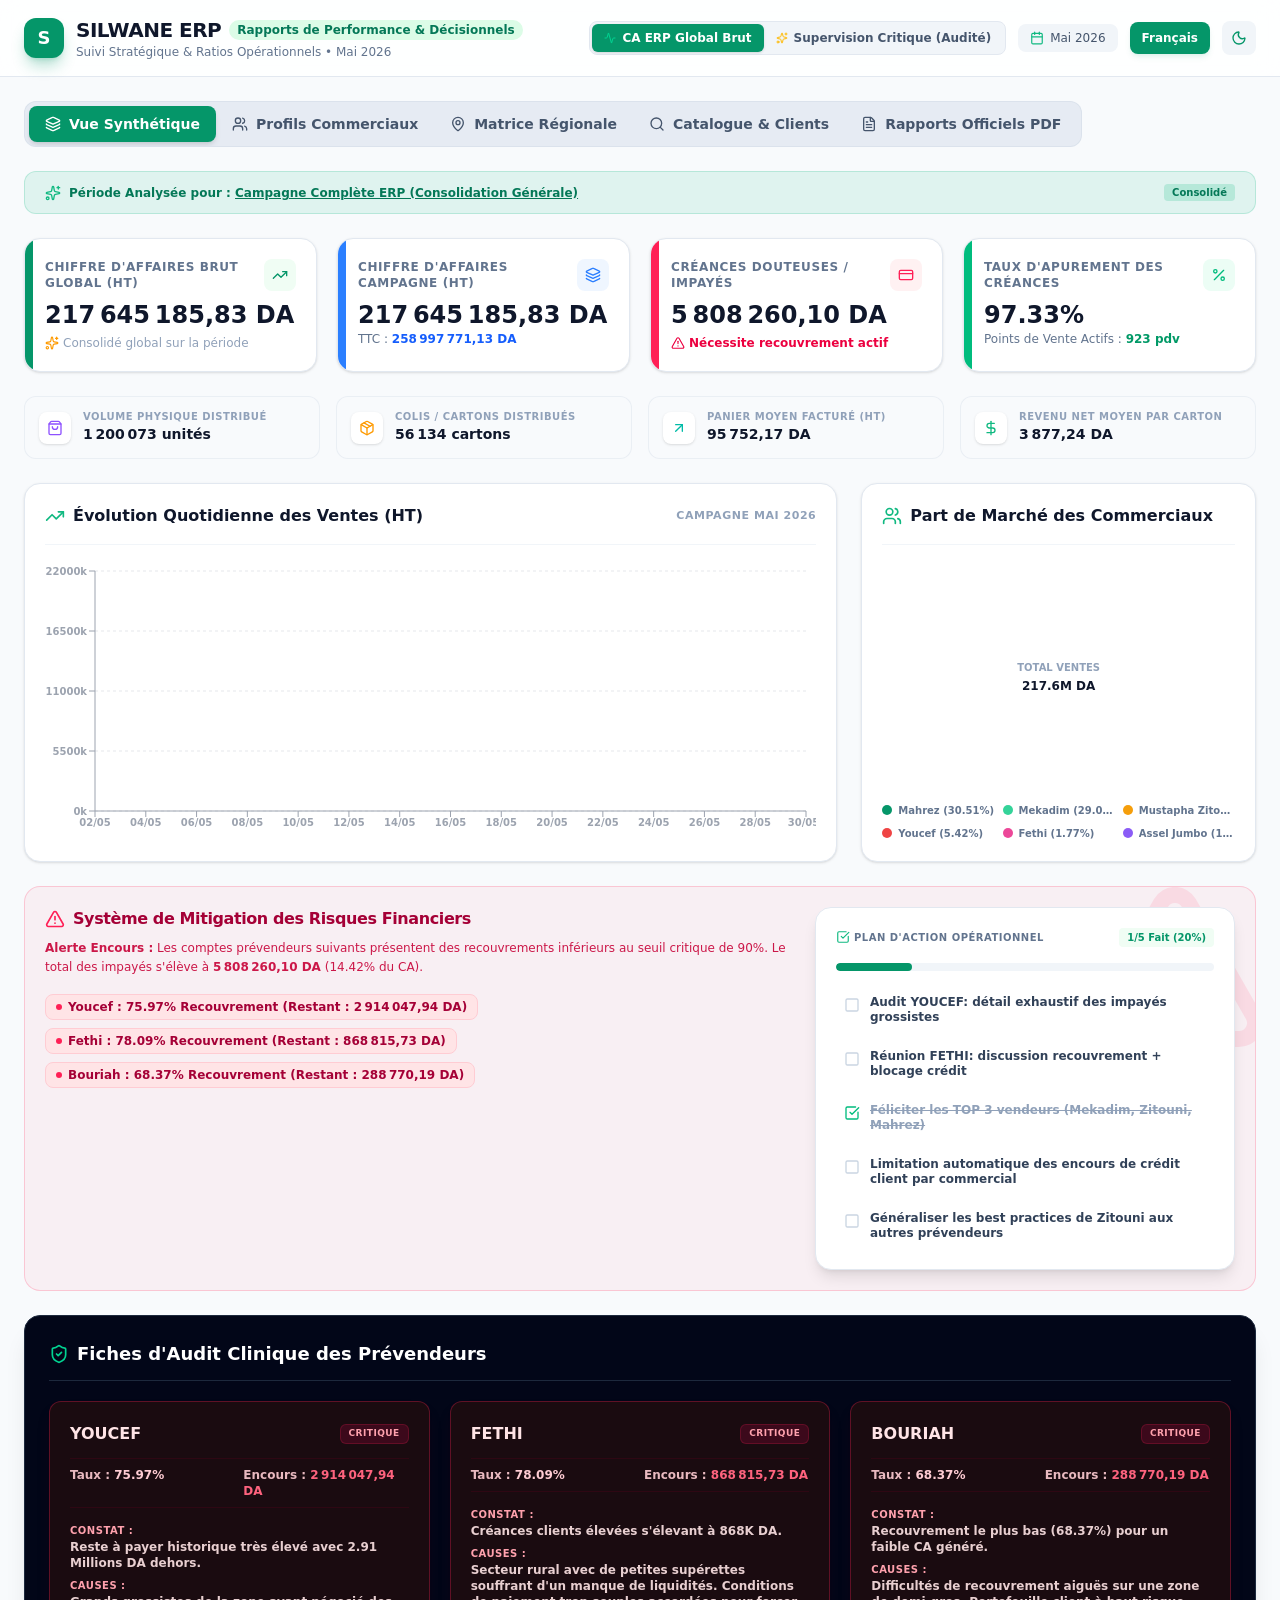
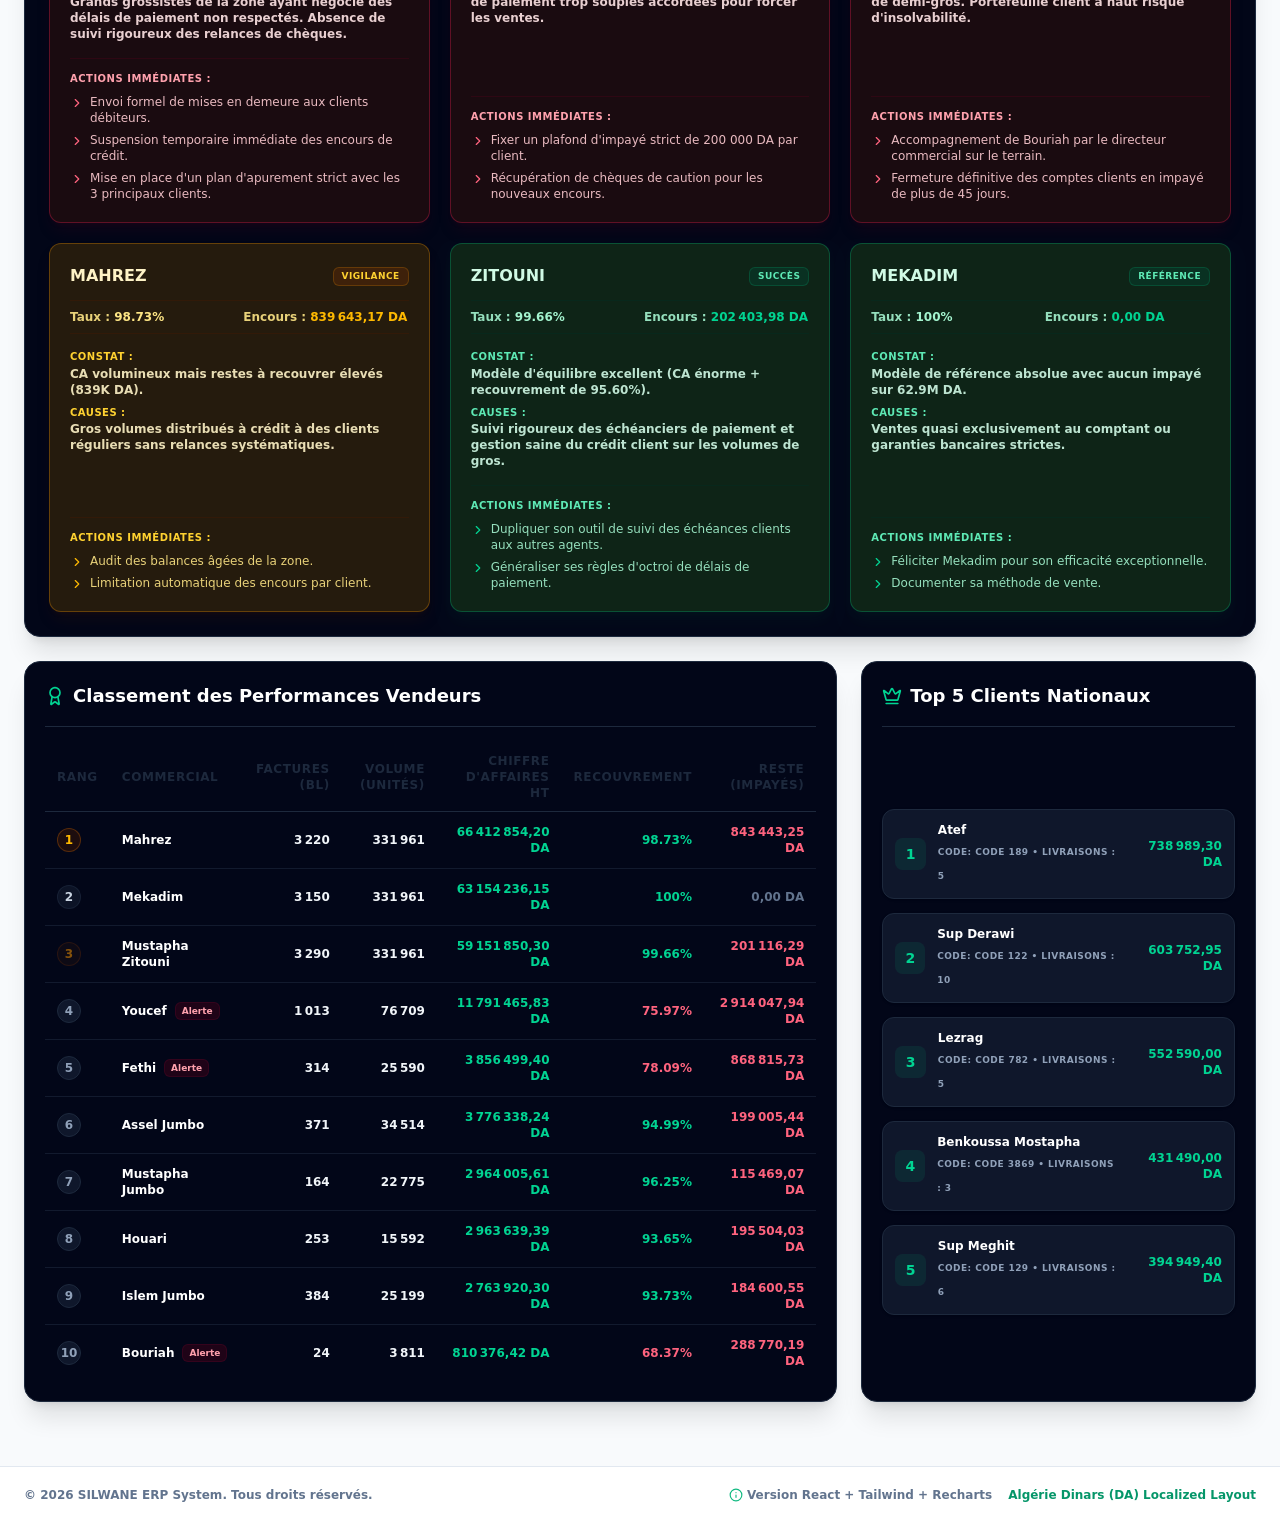
==== commit d95491b3: "style(dashboard): optimize mobile responsiveness with sticky zone column and horizontal-scroll tab b" ====
--- a/dashboard.html
+++ b/dashboard.html
@@ -45,10 +45,10 @@
       A`,`,`,`,0,`,`,`,`,`,`,`,`
       A`,`,`,`,0,0,`,`,`,`,`,`Z`]),C.x,C.y,a,a,+(u<0),S.x,S.y,r,r,+(T>180),+(u>0),y.x,y.y,a,a,+(u<0),b.x,b.y)}else v+=Tn($f||=tp([`L`,`,`,`Z`]),t,n);return v},op={cx:0,cy:0,innerRadius:0,outerRadius:0,startAngle:0,endAngle:0,cornerRadius:0,forceCornerRadius:!1,cornerIsExternal:!1},sp=e=>{var t=dr(e,op),{cx:n,cy:r,innerRadius:i,outerRadius:a,cornerRadius:o,forceCornerRadius:s,cornerIsExternal:c,startAngle:l,endAngle:u,className:d}=t;if(a<i||l===u)return null;var f=N(`recharts-sector`,d),p=a-i,m=Nn(o,p,0,!0),h=m>0&&Math.abs(l-u)<360?ap({cx:n,cy:r,innerRadius:i,outerRadius:a,cornerRadius:Math.min(m,p/2),forceCornerRadius:s,cornerIsExternal:c,startAngle:l,endAngle:u}):ip({cx:n,cy:r,innerRadius:i,outerRadius:a,startAngle:l,endAngle:u});return v.createElement(`path`,ep({},Me(t),{className:f,d:h}))};function cp(e,t,n){if(e===`horizontal`)return[{x:t.x,y:n.top},{x:t.x,y:n.top+n.height}];if(e===`vertical`)return[{x:n.left,y:t.y},{x:n.left+n.width,y:t.y}];if(nr(t)){if(e===`centric`){var{cx:r,cy:i,innerRadius:a,outerRadius:o,angle:s}=t,c=zf(r,i,a,s),l=zf(r,i,o,s);return[{x:c.x,y:c.y},{x:l.x,y:l.y}]}return Kf(t)}}var lp=o((e=>{var t=yi();function n(e){return t.isSymbol(e)?NaN:Number(e)}e.toNumber=n})),up=o((e=>{var t=lp();function n(e){return e?(e=t.toNumber(e),e===1/0||e===-1/0?(e<0?-1:1)*Number.MAX_VALUE:e===e?e:0):e===0?e:0}e.toFinite=n})),dp=o((e=>{var t=up(),n=_i();function r(e,r,i){i&&typeof i!=`number`&&n.isIterateeCall(e,r,i)&&(r=i=void 0),e=t.toFinite(e),r===void 0?(r=e,e=0):r=t.toFinite(r),i=i===void 0?e<r?1:-1:t.toFinite(i);let a=Math.max(Math.ceil((r-e)/(i||1)),0),o=Array(a);for(let t=0;t<a;t++)o[t]=e,e+=i;return o}e.range=r})),fp=o(((e,t)=>{t.exports=dp().range})),pp=e=>e.chartData,mp=I([pp],e=>{var t=e.chartData==null?0:e.chartData.length-1;return{chartData:e.chartData,computedData:e.computedData,dataEndIndex:t,dataStartIndex:0}}),hp=(e,t,n,r)=>r?mp(e):pp(e),gp=(e,t,n)=>n?mp(e):pp(e),_p=I([hp],e=>{var{chartData:t,dataStartIndex:n,dataEndIndex:r}=e;return t==null?[]:t.slice(n,r+1)}),vp=I([mp],e=>{var{chartData:t,dataStartIndex:n,dataEndIndex:r}=e;return t==null?[]:t.slice(n,r+1)}),yp=I([pp],e=>{var{chartData:t,dataStartIndex:n,dataEndIndex:r}=e;return t==null?[]:t.slice(n,r+1)});function bp(e){if(Array.isArray(e)&&e.length===2){var[t,n]=e;if(B(t)&&B(n))return!0}return!1}function xp(e,t,n){return n?e:[Math.min(e[0],t[0]),Math.max(e[1],t[1])]}function Sp(e,t){if(t&&typeof e!=`function`&&Array.isArray(e)&&e.length===2){var[n,r]=e,i,a;if(B(n))i=n;else if(typeof n==`function`)return;if(B(r))a=r;else if(typeof r==`function`)return;var o=[i,a];if(bp(o))return o}}function Cp(e,t,n){if(!(!n&&t==null)){if(typeof e==`function`&&t!=null)try{var r=e(t,n);if(bp(r))return xp(r,t,n)}catch{}if(Array.isArray(e)&&e.length===2){var[i,a]=e,o,s;if(i===`auto`)t!=null&&(o=Math.min(...t));else if(P(i))o=i;else if(typeof i==`function`)try{t!=null&&(o=i(t?.[0]))}catch{}else if(typeof i==`string`&&Gs.test(i)){var c=Gs.exec(i);if(c==null||c[1]==null||t==null)o=void 0;else{var l=+c[1];o=t[0]-l}}else o=t?.[0];if(a===`auto`)t!=null&&(s=Math.max(...t));else if(P(a))s=a;else if(typeof a==`function`)try{t!=null&&(s=a(t?.[1]))}catch{}else if(typeof a==`string`&&Ks.test(a)){var u=Ks.exec(a);if(u==null||u[1]==null||t==null)s=void 0;else{var d=+u[1];s=t[1]+d}}else s=t?.[1];var f=[o,s];if(bp(f))return t==null?f:xp(f,t,n)}}}var Z=l(o(((e,t)=>{(function(e){var n=1e9,r={precision:20,rounding:4,toExpNeg:-7,toExpPos:21,LN10:`2.302585092994045684017991454684364207601101488628772976033327900967572609677352480235997205089598298341967784042286`},i=!0,a=`[DecimalError] `,o=a+`Invalid argument: `,s=a+`Exponent out of range: `,c=Math.floor,l=Math.pow,u=/^(\d+(\.\d*)?|\.\d+)(e[+-]?\d+)?$/i,d,f=1e7,p=7,m=9007199254740991,h=c(m/p),g={};g.absoluteValue=g.abs=function(){var e=new this.constructor(this);return e.s&&=1,e},g.comparedTo=g.cmp=function(e){var t,n,r,i,a=this;if(e=new a.constructor(e),a.s!==e.s)return a.s||-e.s;if(a.e!==e.e)return a.e>e.e^a.s<0?1:-1;for(r=a.d.length,i=e.d.length,t=0,n=r<i?r:i;t<n;++t)if(a.d[t]!==e.d[t])return a.d[t]>e.d[t]^a.s<0?1:-1;return r===i?0:r>i^a.s<0?1:-1},g.decimalPlaces=g.dp=function(){var e=this,t=e.d.length-1,n=(t-e.e)*p;if(t=e.d[t],t)for(;t%10==0;t/=10)n--;return n<0?0:n},g.dividedBy=g.div=function(e){return b(this,new this.constructor(e))},g.dividedToIntegerBy=g.idiv=function(e){var t=this,n=t.constructor;return D(b(t,new n(e),0,1),n.precision)},g.equals=g.eq=function(e){return!this.cmp(e)},g.exponent=function(){return S(this)},g.greaterThan=g.gt=function(e){return this.cmp(e)>0},g.greaterThanOrEqualTo=g.gte=function(e){return this.cmp(e)>=0},g.isInteger=g.isint=function(){return this.e>this.d.length-2},g.isNegative=g.isneg=function(){return this.s<0},g.isPositive=g.ispos=function(){return this.s>0},g.isZero=function(){return this.s===0},g.lessThan=g.lt=function(e){return this.cmp(e)<0},g.lessThanOrEqualTo=g.lte=function(e){return this.cmp(e)<1},g.logarithm=g.log=function(e){var t,n=this,r=n.constructor,o=r.precision,s=o+5;if(e===void 0)e=new r(10);else if(e=new r(e),e.s<1||e.eq(d))throw Error(a+`NaN`);if(n.s<1)throw Error(a+(n.s?`NaN`:`-Infinity`));return n.eq(d)?new r(0):(i=!1,t=b(T(n,s),T(e,s),s),i=!0,D(t,o))},g.minus=g.sub=function(e){var t=this;return e=new t.constructor(e),t.s==e.s?O(t,e):_(t,(e.s=-e.s,e))},g.modulo=g.mod=function(e){var t,n=this,r=n.constructor,o=r.precision;if(e=new r(e),!e.s)throw Error(a+`NaN`);return n.s?(i=!1,t=b(n,e,0,1).times(e),i=!0,n.minus(t)):D(new r(n),o)},g.naturalExponential=g.exp=function(){return x(this)},g.naturalLogarithm=g.ln=function(){return T(this)},g.negated=g.neg=function(){var e=new this.constructor(this);return e.s=-e.s||0,e},g.plus=g.add=function(e){var t=this;return e=new t.constructor(e),t.s==e.s?_(t,e):O(t,(e.s=-e.s,e))},g.precision=g.sd=function(e){var t,n,r,i=this;if(e!==void 0&&e!==!!e&&e!==1&&e!==0)throw Error(o+e);if(t=S(i)+1,r=i.d.length-1,n=r*p+1,r=i.d[r],r){for(;r%10==0;r/=10)n--;for(r=i.d[0];r>=10;r/=10)n++}return e&&t>n?t:n},g.squareRoot=g.sqrt=function(){var e,t,n,r,o,s,l,u=this,d=u.constructor;if(u.s<1){if(!u.s)return new d(0);throw Error(a+`NaN`)}for(e=S(u),i=!1,o=Math.sqrt(+u),o==0||o==1/0?(t=y(u.d),(t.length+e)%2==0&&(t+=`0`),o=Math.sqrt(t),e=c((e+1)/2)-(e<0||e%2),o==1/0?t=`5e`+e:(t=o.toExponential(),t=t.slice(0,t.indexOf(`e`)+1)+e),r=new d(t)):r=new d(o.toString()),n=d.precision,o=l=n+3;;)if(s=r,r=s.plus(b(u,s,l+2)).times(.5),y(s.d).slice(0,l)===(t=y(r.d)).slice(0,l)){if(t=t.slice(l-3,l+1),o==l&&t==`4999`){if(D(s,n+1,0),s.times(s).eq(u)){r=s;break}}else if(t!=`9999`)break;l+=4}return i=!0,D(r,n)},g.times=g.mul=function(e){var t,n,r,a,o,s,c,l,u,d=this,p=d.constructor,m=d.d,h=(e=new p(e)).d;if(!d.s||!e.s)return new p(0);for(e.s*=d.s,n=d.e+e.e,l=m.length,u=h.length,l<u&&(o=m,m=h,h=o,s=l,l=u,u=s),o=[],s=l+u,r=s;r--;)o.push(0);for(r=u;--r>=0;){for(t=0,a=l+r;a>r;)c=o[a]+h[r]*m[a-r-1]+t,o[a--]=c%f|0,t=c/f|0;o[a]=(o[a]+t)%f|0}for(;!o[--s];)o.pop();return t?++n:o.shift(),e.d=o,e.e=n,i?D(e,p.precision):e},g.toDecimalPlaces=g.todp=function(e,t){var r=this,i=r.constructor;return r=new i(r),e===void 0?r:(v(e,0,n),t===void 0?t=i.rounding:v(t,0,8),D(r,e+S(r)+1,t))},g.toExponential=function(e,t){var r,i=this,a=i.constructor;return e===void 0?r=k(i,!0):(v(e,0,n),t===void 0?t=a.rounding:v(t,0,8),i=D(new a(i),e+1,t),r=k(i,!0,e+1)),r},g.toFixed=function(e,t){var r,i,a=this,o=a.constructor;return e===void 0?k(a):(v(e,0,n),t===void 0?t=o.rounding:v(t,0,8),i=D(new o(a),e+S(a)+1,t),r=k(i.abs(),!1,e+S(i)+1),a.isneg()&&!a.isZero()?`-`+r:r)},g.toInteger=g.toint=function(){var e=this,t=e.constructor;return D(new t(e),S(e)+1,t.rounding)},g.toNumber=function(){return+this},g.toPower=g.pow=function(e){var t,n,r,o,s,l,u=this,f=u.constructor,h=12,g=+(e=new f(e));if(!e.s)return new f(d);if(u=new f(u),!u.s){if(e.s<1)throw Error(a+`Infinity`);return u}if(u.eq(d))return u;if(r=f.precision,e.eq(d))return D(u,r);if(t=e.e,n=e.d.length-1,l=t>=n,s=u.s,!l){if(s<0)throw Error(a+`NaN`)}else if((n=g<0?-g:g)<=m){for(o=new f(d),t=Math.ceil(r/p+4),i=!1;n%2&&(o=o.times(u),ee(o.d,t)),n=c(n/2),n!==0;)u=u.times(u),ee(u.d,t);return i=!0,e.s<0?new f(d).div(o):D(o,r)}return s=s<0&&e.d[Math.max(t,n)]&1?-1:1,u.s=1,i=!1,o=e.times(T(u,r+h)),i=!0,o=x(o),o.s=s,o},g.toPrecision=function(e,t){var r,i,a=this,o=a.constructor;return e===void 0?(r=S(a),i=k(a,r<=o.toExpNeg||r>=o.toExpPos)):(v(e,1,n),t===void 0?t=o.rounding:v(t,0,8),a=D(new o(a),e,t),r=S(a),i=k(a,e<=r||r<=o.toExpNeg,e)),i},g.toSignificantDigits=g.tosd=function(e,t){var r=this,i=r.constructor;return e===void 0?(e=i.precision,t=i.rounding):(v(e,1,n),t===void 0?t=i.rounding:v(t,0,8)),D(new i(r),e,t)},g.toString=g.valueOf=g.val=g.toJSON=function(){var e=this,t=S(e),n=e.constructor;return k(e,t<=n.toExpNeg||t>=n.toExpPos)};function _(e,t){var n,r,a,o,s,c,l,u,d=e.constructor,m=d.precision;if(!e.s||!t.s)return t.s||(t=new d(e)),i?D(t,m):t;if(l=e.d,u=t.d,s=e.e,a=t.e,l=l.slice(),o=s-a,o){for(o<0?(r=l,o=-o,c=u.length):(r=u,a=s,c=l.length),s=Math.ceil(m/p),c=s>c?s+1:c+1,o>c&&(o=c,r.length=1),r.reverse();o--;)r.push(0);r.reverse()}for(c=l.length,o=u.length,c-o<0&&(o=c,r=u,u=l,l=r),n=0;o;)n=(l[--o]=l[o]+u[o]+n)/f|0,l[o]%=f;for(n&&(l.unshift(n),++a),c=l.length;l[--c]==0;)l.pop();return t.d=l,t.e=a,i?D(t,m):t}function v(e,t,n){if(e!==~~e||e<t||e>n)throw Error(o+e)}function y(e){var t,n,r,i=e.length-1,a=``,o=e[0];if(i>0){for(a+=o,t=1;t<i;t++)r=e[t]+``,n=p-r.length,n&&(a+=w(n)),a+=r;o=e[t],r=o+``,n=p-r.length,n&&(a+=w(n))}else if(o===0)return`0`;for(;o%10==0;)o/=10;return a+o}var b=(function(){function e(e,t){var n,r=0,i=e.length;for(e=e.slice();i--;)n=e[i]*t+r,e[i]=n%f|0,r=n/f|0;return r&&e.unshift(r),e}function t(e,t,n,r){var i,a;if(n!=r)a=n>r?1:-1;else for(i=a=0;i<n;i++)if(e[i]!=t[i]){a=e[i]>t[i]?1:-1;break}return a}function n(e,t,n){for(var r=0;n--;)e[n]-=r,r=+(e[n]<t[n]),e[n]=r*f+e[n]-t[n];for(;!e[0]&&e.length>1;)e.shift()}return function(r,i,o,s){var c,l,u,d,m,h,g,_,v,y,b,x,C,w,T,E,O,k,ee=r.constructor,te=r.s==i.s?1:-1,ne=r.d,A=i.d;if(!r.s)return new ee(r);if(!i.s)throw Error(a+`Division by zero`);for(l=r.e-i.e,O=A.length,T=ne.length,g=new ee(te),_=g.d=[],u=0;A[u]==(ne[u]||0);)++u;if(A[u]>(ne[u]||0)&&--l,x=o==null?o=ee.precision:s?o+(S(r)-S(i))+1:o,x<0)return new ee(0);if(x=x/p+2|0,u=0,O==1)for(d=0,A=A[0],x++;(u<T||d)&&x--;u++)C=d*f+(ne[u]||0),_[u]=C/A|0,d=C%A|0;else{for(d=f/(A[0]+1)|0,d>1&&(A=e(A,d),ne=e(ne,d),O=A.length,T=ne.length),w=O,v=ne.slice(0,O),y=v.length;y<O;)v[y++]=0;k=A.slice(),k.unshift(0),E=A[0],A[1]>=f/2&&++E;do d=0,c=t(A,v,O,y),c<0?(b=v[0],O!=y&&(b=b*f+(v[1]||0)),d=b/E|0,d>1?(d>=f&&(d=f-1),m=e(A,d),h=m.length,y=v.length,c=t(m,v,h,y),c==1&&(d--,n(m,O<h?k:A,h))):(d==0&&(c=d=1),m=A.slice()),h=m.length,h<y&&m.unshift(0),n(v,m,y),c==-1&&(y=v.length,c=t(A,v,O,y),c<1&&(d++,n(v,O<y?k:A,y))),y=v.length):c===0&&(d++,v=[0]),_[u++]=d,c&&v[0]?v[y++]=ne[w]||0:(v=[ne[w]],y=1);while((w++<T||v[0]!==void 0)&&x--)}return _[0]||_.shift(),g.e=l,D(g,s?o+S(g)+1:o)}})();function x(e,t){var n,r,a,o,c,u,f=0,p=0,m=e.constructor,h=m.precision;if(S(e)>16)throw Error(s+S(e));if(!e.s)return new m(d);for(t==null?(i=!1,u=h):u=t,c=new m(.03125);e.abs().gte(.1);)e=e.times(c),p+=5;for(r=Math.log(l(2,p))/Math.LN10*2+5|0,u+=r,n=a=o=new m(d),m.precision=u;;){if(a=D(a.times(e),u),n=n.times(++f),c=o.plus(b(a,n,u)),y(c.d).slice(0,u)===y(o.d).slice(0,u)){for(;p--;)o=D(o.times(o),u);return m.precision=h,t==null?(i=!0,D(o,h)):o}o=c}}function S(e){for(var t=e.e*p,n=e.d[0];n>=10;n/=10)t++;return t}function C(e,t,n){if(t>e.LN10.sd())throw i=!0,n&&(e.precision=n),Error(a+`LN10 precision limit exceeded`);return D(new e(e.LN10),t)}function w(e){for(var t=``;e--;)t+=`0`;return t}function T(e,t){var n,r,o,s,c,l,u,f,p,m=1,h=10,g=e,_=g.d,v=g.constructor,x=v.precision;if(g.s<1)throw Error(a+(g.s?`NaN`:`-Infinity`));if(g.eq(d))return new v(0);if(t==null?(i=!1,f=x):f=t,g.eq(10))return t??(i=!0),C(v,f);if(f+=h,v.precision=f,n=y(_),r=n.charAt(0),s=S(g),Math.abs(s)<0x5543df729c000){for(;r<7&&r!=1||r==1&&n.charAt(1)>3;)g=g.times(e),n=y(g.d),r=n.charAt(0),m++;s=S(g),r>1?(g=new v(`0.`+n),s++):g=new v(r+`.`+n.slice(1))}else return u=C(v,f+2,x).times(s+``),g=T(new v(r+`.`+n.slice(1)),f-h).plus(u),v.precision=x,t==null?(i=!0,D(g,x)):g;for(l=c=g=b(g.minus(d),g.plus(d),f),p=D(g.times(g),f),o=3;;){if(c=D(c.times(p),f),u=l.plus(b(c,new v(o),f)),y(u.d).slice(0,f)===y(l.d).slice(0,f))return l=l.times(2),s!==0&&(l=l.plus(C(v,f+2,x).times(s+``))),l=b(l,new v(m),f),v.precision=x,t==null?(i=!0,D(l,x)):l;l=u,o+=2}}function E(e,t){var n,r,a;for((n=t.indexOf(`.`))>-1&&(t=t.replace(`.`,``)),(r=t.search(/e/i))>0?(n<0&&(n=r),n+=+t.slice(r+1),t=t.substring(0,r)):n<0&&(n=t.length),r=0;t.charCodeAt(r)===48;)++r;for(a=t.length;t.charCodeAt(a-1)===48;)--a;if(t=t.slice(r,a),t){if(a-=r,n=n-r-1,e.e=c(n/p),e.d=[],r=(n+1)%p,n<0&&(r+=p),r<a){for(r&&e.d.push(+t.slice(0,r)),a-=p;r<a;)e.d.push(+t.slice(r,r+=p));t=t.slice(r),r=p-t.length}else r-=a;for(;r--;)t+=`0`;if(e.d.push(+t),i&&(e.e>h||e.e<-h))throw Error(s+n)}else e.s=0,e.e=0,e.d=[0];return e}function D(e,t,n){var r,a,o,u,d,m,g,_,v=e.d;for(u=1,o=v[0];o>=10;o/=10)u++;if(r=t-u,r<0)r+=p,a=t,g=v[_=0];else{if(_=Math.ceil((r+1)/p),o=v.length,_>=o)return e;for(g=o=v[_],u=1;o>=10;o/=10)u++;r%=p,a=r-p+u}if(n!==void 0&&(o=l(10,u-a-1),d=g/o%10|0,m=t<0||v[_+1]!==void 0||g%o,m=n<4?(d||m)&&(n==0||n==(e.s<0?3:2)):d>5||d==5&&(n==4||m||n==6&&(r>0?a>0?g/l(10,u-a):0:v[_-1])%10&1||n==(e.s<0?8:7))),t<1||!v[0])return m?(o=S(e),v.length=1,t=t-o-1,v[0]=l(10,(p-t%p)%p),e.e=c(-t/p)||0):(v.length=1,v[0]=e.e=e.s=0),e;if(r==0?(v.length=_,o=1,_--):(v.length=_+1,o=l(10,p-r),v[_]=a>0?(g/l(10,u-a)%l(10,a)|0)*o:0),m)for(;;)if(_==0){(v[0]+=o)==f&&(v[0]=1,++e.e);break}else{if(v[_]+=o,v[_]!=f)break;v[_--]=0,o=1}for(r=v.length;v[--r]===0;)v.pop();if(i&&(e.e>h||e.e<-h))throw Error(s+S(e));return e}function O(e,t){var n,r,a,o,s,c,l,u,d,m,h=e.constructor,g=h.precision;if(!e.s||!t.s)return t.s?t.s=-t.s:t=new h(e),i?D(t,g):t;if(l=e.d,m=t.d,r=t.e,u=e.e,l=l.slice(),s=u-r,s){for(d=s<0,d?(n=l,s=-s,c=m.length):(n=m,r=u,c=l.length),a=Math.max(Math.ceil(g/p),c)+2,s>a&&(s=a,n.length=1),n.reverse(),a=s;a--;)n.push(0);n.reverse()}else{for(a=l.length,c=m.length,d=a<c,d&&(c=a),a=0;a<c;a++)if(l[a]!=m[a]){d=l[a]<m[a];break}s=0}for(d&&(n=l,l=m,m=n,t.s=-t.s),c=l.length,a=m.length-c;a>0;--a)l[c++]=0;for(a=m.length;a>s;){if(l[--a]<m[a]){for(o=a;o&&l[--o]===0;)l[o]=f-1;--l[o],l[a]+=f}l[a]-=m[a]}for(;l[--c]===0;)l.pop();for(;l[0]===0;l.shift())--r;return l[0]?(t.d=l,t.e=r,i?D(t,g):t):new h(0)}function k(e,t,n){var r,i=S(e),a=y(e.d),o=a.length;return t?(n&&(r=n-o)>0?a=a.charAt(0)+`.`+a.slice(1)+w(r):o>1&&(a=a.charAt(0)+`.`+a.slice(1)),a=a+(i<0?`e`:`e+`)+i):i<0?(a=`0.`+w(-i-1)+a,n&&(r=n-o)>0&&(a+=w(r))):i>=o?(a+=w(i+1-o),n&&(r=n-i-1)>0&&(a=a+`.`+w(r))):((r=i+1)<o&&(a=a.slice(0,r)+`.`+a.slice(r)),n&&(r=n-o)>0&&(i+1===o&&(a+=`.`),a+=w(r))),e.s<0?`-`+a:a}function ee(e,t){if(e.length>t)return e.length=t,!0}function te(e){var t,n,r;function i(e){var t=this;if(!(t instanceof i))return new i(e);if(t.constructor=i,e instanceof i){t.s=e.s,t.e=e.e,t.d=(e=e.d)?e.slice():e;return}if(typeof e==`number`){if(e*0!=0)throw Error(o+e);if(e>0)t.s=1;else if(e<0)e=-e,t.s=-1;else{t.s=0,t.e=0,t.d=[0];return}if(e===~~e&&e<1e7){t.e=0,t.d=[e];return}return E(t,e.toString())}else if(typeof e!=`string`)throw Error(o+e);if(e.charCodeAt(0)===45?(e=e.slice(1),t.s=-1):t.s=1,u.test(e))E(t,e);else throw Error(o+e)}if(i.prototype=g,i.ROUND_UP=0,i.ROUND_DOWN=1,i.ROUND_CEIL=2,i.ROUND_FLOOR=3,i.ROUND_HALF_UP=4,i.ROUND_HALF_DOWN=5,i.ROUND_HALF_EVEN=6,i.ROUND_HALF_CEIL=7,i.ROUND_HALF_FLOOR=8,i.clone=te,i.config=i.set=ne,e===void 0&&(e={}),e)for(r=[`precision`,`rounding`,`toExpNeg`,`toExpPos`,`LN10`],t=0;t<r.length;)e.hasOwnProperty(n=r[t++])||(e[n]=this[n]);return i.config(e),i}function ne(e){if(!e||typeof e!=`object`)throw Error(a+`Object expected`);var t,r,i,s=[`precision`,1,n,`rounding`,0,8,`toExpNeg`,-1/0,0,`toExpPos`,0,1/0];for(t=0;t<s.length;t+=3)if((i=e[r=s[t]])!==void 0)if(c(i)===i&&i>=s[t+1]&&i<=s[t+2])this[r]=i;else throw Error(o+r+`: `+i);if((i=e[r=`LN10`])!==void 0)if(i==Math.LN10)this[r]=new this(i);else throw Error(o+r+`: `+i);return this}r=te(r),r.default=r.Decimal=r,d=new r(1),typeof define==`function`&&define.amd?define(function(){return r}):t!==void 0&&t.exports?t.exports=r:(e||=typeof self<`u`&&self&&self.self==self?self:Function(`return this`)(),e.Decimal=r)})(e)}))());function wp(e){return e===0?1:Math.floor(new Z.default(e).abs().log(10).toNumber())+1}function Tp(e,t,n){for(var r=new Z.default(e),i=0,a=[];r.lt(t)&&i<1e5;)a.push(r.toNumber()),r=r.add(n),i++;return a}var Ep=e=>{var[t,n]=e,[r,i]=[t,n];return t>n&&([r,i]=[n,t]),[r,i]},Dp=(e,t,n)=>{if(e.lte(0))return new Z.default(0);var r=wp(e.toNumber()),i=new Z.default(10).pow(r),a=e.div(i),o=r===1?.1:.05,s=new Z.default(Math.ceil(a.div(o).toNumber())).add(n).mul(o).mul(i);return t?new Z.default(s.toNumber()):new Z.default(Math.ceil(s.toNumber()))},Op=(e,t,n)=>{if(e.lte(0))return new Z.default(0);var r=[1,2,2.5,5],i=e.toNumber(),a=Math.floor(new Z.default(i).abs().log(10).toNumber()),o=new Z.default(10).pow(a),s=e.div(o).toNumber(),c=r.findIndex(e=>e>=s-1e-10);if(c===-1&&(o=o.mul(10),c=0),c+=n,c>=r.length){var l=Math.floor(c/r.length);c%=r.length,o=o.mul(new Z.default(10).pow(l))}var u=new Z.default(r[c]??1).mul(o);return t?u:new Z.default(Math.ceil(u.toNumber()))},kp=(e,t,n)=>{var r=new Z.default(1),i=new Z.default(e);if(!i.isint()&&n){var a=Math.abs(e);a<1?(r=new Z.default(10).pow(wp(e)-1),i=new Z.default(Math.floor(i.div(r).toNumber())).mul(r)):a>1&&(i=new Z.default(Math.floor(e)))}else e===0?i=new Z.default(Math.floor((t-1)/2)):n||(i=new Z.default(Math.floor(e)));for(var o=Math.floor((t-1)/2),s=[],c=0;c<t;c++)s.push(i.add(new Z.default(c-o).mul(r)).toNumber());return s},Ap=function(e,t,n,r){var i=arguments.length>4&&arguments[4]!==void 0?arguments[4]:0,a=arguments.length>5&&arguments[5]!==void 0?arguments[5]:Dp;if(!Number.isFinite((t-e)/(n-1)))return{step:new Z.default(0),tickMin:new Z.default(0),tickMax:new Z.default(0)};var o=a(new Z.default(t).sub(e).div(n-1),r,i),s;e<=0&&t>=0?s=new Z.default(0):(s=new Z.default(e).add(t).div(2),s=s.sub(new Z.default(s).mod(o)));var c=Math.ceil(s.sub(e).div(o).toNumber()),l=Math.ceil(new Z.default(t).sub(s).div(o).toNumber()),u=c+l+1;return u>n?Ap(e,t,n,r,i+1,a):(u<n&&(l=t>0?l+(n-u):l,c=t>0?c:c+(n-u)),{step:o,tickMin:s.sub(new Z.default(c).mul(o)),tickMax:s.add(new Z.default(l).mul(o))})},jp=function(e){var[t,n]=e,r=arguments.length>1&&arguments[1]!==void 0?arguments[1]:6,i=arguments.length>2&&arguments[2]!==void 0?arguments[2]:!0,a=arguments.length>3&&arguments[3]!==void 0?arguments[3]:`auto`,o=Math.max(r,2),[s,c]=Ep([t,n]);if(s===-1/0||c===1/0){var l=c===1/0?[s,...Array(r-1).fill(1/0)]:[...Array(r-1).fill(-1/0),c];return t>n?l.reverse():l}if(s===c)return kp(s,r,i);var{step:u,tickMin:d,tickMax:f}=Ap(s,c,o,i,0,a===`snap125`?Op:Dp),p=Tp(d,f.add(new Z.default(.1).mul(u)),u);return t>n?p.reverse():p},Mp=function(e,t){var[n,r]=e,i=arguments.length>2&&arguments[2]!==void 0?arguments[2]:!0,a=arguments.length>3&&arguments[3]!==void 0?arguments[3]:`auto`,[o,s]=Ep([n,r]);if(o===-1/0||s===1/0)return[n,r];if(o===s)return[o];var c=a===`snap125`?Op:Dp,l=Math.max(t,2),u=c(new Z.default(s).sub(o).div(l-1),i,0),d=[...Tp(new Z.default(o),new Z.default(s),u),s];return i===!1&&(d=d.map(e=>Math.round(e))),n>r?d.reverse():d},Np=e=>e.rootProps.maxBarSize,Pp=e=>e.rootProps.barGap,Fp=e=>e.rootProps.barCategoryGap,Ip=e=>e.rootProps.barSize,Lp=e=>e.rootProps.stackOffset,Rp=e=>e.rootProps.reverseStackOrder,zp=e=>e.options.chartName,Bp=e=>e.rootProps.syncId,Vp=e=>e.rootProps.syncMethod,Hp=e=>e.options.eventEmitter,Up=e=>e.rootProps.baseValue,Wp={grid:-100,barBackground:-50,area:100,cursorRectangle:200,bar:300,line:400,axis:500,scatter:600,activeBar:1e3,cursorLine:1100,activeDot:1200,label:2e3},Gp={allowDecimals:!1,allowDuplicatedCategory:!0,allowDataOverflow:!1,angle:0,angleAxisId:0,axisLine:!0,axisLineType:`polygon`,cx:0,cy:0,hide:!1,includeHidden:!1,label:!1,niceTicks:`auto`,orientation:`outer`,reversed:!1,scale:`auto`,tick:!0,tickLine:!0,tickSize:8,type:`auto`,zIndex:Wp.axis},Kp={allowDataOverflow:!1,allowDecimals:!1,allowDuplicatedCategory:!0,angle:0,axisLine:!0,includeHidden:!1,hide:!1,niceTicks:`auto`,label:!1,orientation:`right`,radiusAxisId:0,reversed:!1,scale:`auto`,stroke:`#ccc`,tick:!0,tickCount:5,tickLine:!0,type:`auto`,zIndex:Wp.axis},qp=(e,t)=>{if(!(!e||!t))return e!=null&&e.reversed?[t[1],t[0]]:t};function Jp(e,t,n){if(n!==`auto`)return n;if(e!=null)return Ms(e,t)?`category`:`number`}function Yp(e,t){var n=Object.keys(e);if(Object.getOwnPropertySymbols){var r=Object.getOwnPropertySymbols(e);t&&(r=r.filter(function(t){return Object.getOwnPropertyDescriptor(e,t).enumerable})),n.push.apply(n,r)}return n}function Xp(e){for(var t=1;t<arguments.length;t++){var n=arguments[t]==null?{}:arguments[t];t%2?Yp(Object(n),!0).forEach(function(t){Zp(e,t,n[t])}):Object.getOwnPropertyDescriptors?Object.defineProperties(e,Object.getOwnPropertyDescriptors(n)):Yp(Object(n)).forEach(function(t){Object.defineProperty(e,t,Object.getOwnPropertyDescriptor(n,t))})}return e}function Zp(e,t,n){return(t=Qp(t))in e?Object.defineProperty(e,t,{value:n,enumerable:!0,configurable:!0,writable:!0}):e[t]=n,e}function Qp(e){var t=$p(e,`string`);return typeof t==`symbol`?t:t+``}function $p(e,t){if(typeof e!=`object`||!e)return e;var n=e[Symbol.toPrimitive];if(n!==void 0){var r=n.call(e,t||`default`);if(typeof r!=`object`)return r;throw TypeError(`@@toPrimitive must return a primitive value.`)}return(t===`string`?String:Number)(e)}var em={allowDataOverflow:Gp.allowDataOverflow,allowDecimals:Gp.allowDecimals,allowDuplicatedCategory:!1,dataKey:void 0,domain:void 0,id:Gp.angleAxisId,includeHidden:!1,name:void 0,reversed:Gp.reversed,scale:Gp.scale,tick:Gp.tick,tickCount:void 0,ticks:void 0,type:Gp.type,unit:void 0,niceTicks:`auto`},tm={allowDataOverflow:Kp.allowDataOverflow,allowDecimals:Kp.allowDecimals,allowDuplicatedCategory:Kp.allowDuplicatedCategory,dataKey:void 0,domain:void 0,id:Kp.radiusAxisId,includeHidden:Kp.includeHidden,name:void 0,reversed:Kp.reversed,scale:Kp.scale,tick:Kp.tick,tickCount:Kp.tickCount,ticks:void 0,type:Kp.type,unit:void 0,niceTicks:`auto`},nm=I([(e,t)=>{if(t!=null)return e.polarAxis.angleAxis[t]},il],(e,t)=>{if(e!=null)return e;var n=Jp(t,`angleAxis`,em.type)??`category`;return Xp(Xp({},em),{},{type:n})}),rm=I([(e,t)=>e.polarAxis.radiusAxis[t],il],(e,t)=>{if(e!=null)return e;var n=Jp(t,`radiusAxis`,tm.type)??`category`;return Xp(Xp({},tm),{},{type:n})}),im=e=>e.polarOptions,am=I([Qs,$s,gc],Bf),om=I([im,am],(e,t)=>{if(e!=null)return Nn(e.innerRadius,t,0)}),sm=I([im,am],(e,t)=>{if(e!=null)return Nn(e.outerRadius,t,t*.8)}),cm=I([im],e=>{if(e==null)return[0,0];var{startAngle:t,endAngle:n}=e;return[t,n]});I([nm,cm],qp);var lm=I([am,om,sm],(e,t,n)=>{if(!(e==null||t==null||n==null))return[t,n]});I([rm,lm],qp);var um=I([H,im,om,sm,Qs,$s],(e,t,n,r,i,a)=>{if(!(e!==`centric`&&e!==`radial`||t==null||n==null||r==null)){var{cx:o,cy:s,startAngle:c,endAngle:l}=t;return{cx:Nn(o,i,i/2),cy:Nn(s,a,a/2),innerRadius:n,outerRadius:r,startAngle:c,endAngle:l,clockWise:!1}}}),dm=(e,t)=>t,fm=(e,t,n)=>n;function pm(e){return e?.id}function mm(e,t,n){var{chartData:r=[]}=t,{allowDuplicatedCategory:i,dataKey:a}=n,o=new Map;return e.forEach(e=>{var t=e.data??r;if(!(t==null||t.length===0)){var n=pm(e);t.forEach((t,r)=>{var s=a==null||i?r:String(V(t,a,null)),c=V(t,e.dataKey,0),l=o.has(s)?o.get(s):{};Object.assign(l,{[n]:c}),o.set(s,l)})}}),Array.from(o.values())}function hm(e){return`stackId`in e&&e.stackId!=null&&e.dataKey!=null}var gm=(e,t)=>e===t?!0:e==null||t==null?!1:e[0]===t[0]&&e[1]===t[1];function _m(e,t){return Array.isArray(e)&&Array.isArray(t)&&e.length===0&&t.length===0?!0:e===t}function vm(e,t){if(e.length===t.length){for(var n=0;n<e.length;n++)if(e[n]!==t[n])return!1;return!0}return!1}var ym=e=>{var t=H(e);return t===`horizontal`?`xAxis`:t===`vertical`?`yAxis`:t===`centric`?`angleAxis`:`radiusAxis`},bm=e=>e.tooltip.settings.axisId;function xm(e){if(e!=null){var t=e.ticks,n=e.bandwidth,r=e.range(),i=[Math.min(...r),Math.max(...r)];return{domain:()=>e.domain(),range:function(e){function t(){return e.apply(this,arguments)}return t.toString=function(){return e.toString()},t}(()=>i),rangeMin:()=>i[0],rangeMax:()=>i[1],isInRange(e){var t=i[0],n=i[1];return t<=n?e>=t&&e<=n:e>=n&&e<=t},bandwidth:n?()=>n.call(e):void 0,ticks:t?n=>t.call(e,n):void 0,map:(t,n)=>{var r=e(t);if(r!=null){if(e.bandwidth&&n!=null&&n.position){var i=e.bandwidth();switch(n.position){case`middle`:r+=i/2;break;case`end`:r+=i;break;default:break}}return r}}}}}var Sm=(e,t)=>{if(t!=null)switch(e){case`linear`:if(!bp(t)){for(var n,r,i=0;i<t.length;i++){var a=t[i];B(a)&&((n===void 0||a<n)&&(n=a),(r===void 0||a>r)&&(r=a))}return n!==void 0&&r!==void 0?[n,r]:void 0}return t;default:return t}};function Cm(e,t){return e==null||t==null?NaN:e<t?-1:e>t?1:e>=t?0:NaN}function wm(e,t){return e==null||t==null?NaN:t<e?-1:t>e?1:t>=e?0:NaN}function Tm(e){let t,n,r;e.length===2?(t=e===Cm||e===wm?e:Em,n=e,r=e):(t=Cm,n=(t,n)=>Cm(e(t),n),r=(t,n)=>e(t)-n);function i(e,r,i=0,a=e.length){if(i<a){if(t(r,r)!==0)return a;do{let t=i+a>>>1;n(e[t],r)<0?i=t+1:a=t}while(i<a)}return i}function a(e,r,i=0,a=e.length){if(i<a){if(t(r,r)!==0)return a;do{let t=i+a>>>1;n(e[t],r)<=0?i=t+1:a=t}while(i<a)}return i}function o(e,t,n=0,a=e.length){let o=i(e,t,n,a-1);return o>n&&r(e[o-1],t)>-r(e[o],t)?o-1:o}return{left:i,center:o,right:a}}function Em(){return 0}function Dm(e){return e===null?NaN:+e}function*Om(e,t){if(t===void 0)for(let t of e)t!=null&&(t=+t)>=t&&(yield t);else{let n=-1;for(let r of e)(r=t(r,++n,e))!=null&&(r=+r)>=r&&(yield r)}}var km=Tm(Cm),Am=km.right;km.left,Tm(Dm).center;var jm=class extends Map{constructor(e,t=Fm){if(super(),Object.defineProperties(this,{_intern:{value:new Map},_key:{value:t}}),e!=null)for(let[t,n]of e)this.set(t,n)}get(e){return super.get(Mm(this,e))}has(e){return super.has(Mm(this,e))}set(e,t){return super.set(Nm(this,e),t)}delete(e){return super.delete(Pm(this,e))}};function Mm({_intern:e,_key:t},n){let r=t(n);return e.has(r)?e.get(r):n}function Nm({_intern:e,_key:t},n){let r=t(n);return e.has(r)?e.get(r):(e.set(r,n),n)}function Pm({_intern:e,_key:t},n){let r=t(n);return e.has(r)&&(n=e.get(r),e.delete(r)),n}function Fm(e){return typeof e==`object`&&e?e.valueOf():e}function Im(e=Cm){if(e===Cm)return Lm;if(typeof e!=`function`)throw TypeError(`compare is not a function`);return(t,n)=>{let r=e(t,n);return r||r===0?r:(e(n,n)===0)-(e(t,t)===0)}}function Lm(e,t){return(e==null||!(e>=e))-(t==null||!(t>=t))||(e<t?-1:+(e>t))}var Rm=Math.sqrt(50),zm=Math.sqrt(10),Bm=Math.sqrt(2);function Vm(e,t,n){let r=(t-e)/Math.max(0,n),i=Math.floor(Math.log10(r)),a=r/10**i,o=a>=Rm?10:a>=zm?5:a>=Bm?2:1,s,c,l;return i<0?(l=10**-i/o,s=Math.round(e*l),c=Math.round(t*l),s/l<e&&++s,c/l>t&&--c,l=-l):(l=10**i*o,s=Math.round(e/l),c=Math.round(t/l),s*l<e&&++s,c*l>t&&--c),c<s&&.5<=n&&n<2?Vm(e,t,n*2):[s,c,l]}function Hm(e,t,n){if(t=+t,e=+e,n=+n,!(n>0))return[];if(e===t)return[e];let r=t<e,[i,a,o]=r?Vm(t,e,n):Vm(e,t,n);if(!(a>=i))return[];let s=a-i+1,c=Array(s);if(r)if(o<0)for(let e=0;e<s;++e)c[e]=(a-e)/-o;else for(let e=0;e<s;++e)c[e]=(a-e)*o;else if(o<0)for(let e=0;e<s;++e)c[e]=(i+e)/-o;else for(let e=0;e<s;++e)c[e]=(i+e)*o;return c}function Um(e,t,n){return t=+t,e=+e,n=+n,Vm(e,t,n)[2]}function Wm(e,t,n){t=+t,e=+e,n=+n;let r=t<e,i=r?Um(t,e,n):Um(e,t,n);return(r?-1:1)*(i<0?1/-i:i)}function Gm(e,t){let n;if(t===void 0)for(let t of e)t!=null&&(n<t||n===void 0&&t>=t)&&(n=t);else{let r=-1;for(let i of e)(i=t(i,++r,e))!=null&&(n<i||n===void 0&&i>=i)&&(n=i)}return n}function Km(e,t){let n;if(t===void 0)for(let t of e)t!=null&&(n>t||n===void 0&&t>=t)&&(n=t);else{let r=-1;for(let i of e)(i=t(i,++r,e))!=null&&(n>i||n===void 0&&i>=i)&&(n=i)}return n}function qm(e,t,n=0,r=1/0,i){if(t=Math.floor(t),n=Math.floor(Math.max(0,n)),r=Math.floor(Math.min(e.length-1,r)),!(n<=t&&t<=r))return e;for(i=i===void 0?Lm:Im(i);r>n;){if(r-n>600){let a=r-n+1,o=t-n+1,s=Math.log(a),c=.5*Math.exp(2*s/3),l=.5*Math.sqrt(s*c*(a-c)/a)*(o-a/2<0?-1:1),u=Math.max(n,Math.floor(t-o*c/a+l)),d=Math.min(r,Math.floor(t+(a-o)*c/a+l));qm(e,t,u,d,i)}let a=e[t],o=n,s=r;for(Jm(e,n,t),i(e[r],a)>0&&Jm(e,n,r);o<s;){for(Jm(e,o,s),++o,--s;i(e[o],a)<0;)++o;for(;i(e[s],a)>0;)--s}i(e[n],a)===0?Jm(e,n,s):(++s,Jm(e,s,r)),s<=t&&(n=s+1),t<=s&&(r=s-1)}return e}function Jm(e,t,n){let r=e[t];e[t]=e[n],e[n]=r}function Ym(e,t,n){if(e=Float64Array.from(Om(e,n)),!(!(r=e.length)||isNaN(t=+t))){if(t<=0||r<2)return Km(e);if(t>=1)return Gm(e);var r,i=(r-1)*t,a=Math.floor(i),o=Gm(qm(e,a).subarray(0,a+1));return o+(Km(e.subarray(a+1))-o)*(i-a)}}function Xm(e,t,n=Dm){if(!(!(r=e.length)||isNaN(t=+t))){if(t<=0||r<2)return+n(e[0],0,e);if(t>=1)return+n(e[r-1],r-1,e);var r,i=(r-1)*t,a=Math.floor(i),o=+n(e[a],a,e);return o+(+n(e[a+1],a+1,e)-o)*(i-a)}}function Zm(e,t,n){e=+e,t=+t,n=(i=arguments.length)<2?(t=e,e=0,1):i<3?1:+n;for(var r=-1,i=Math.max(0,Math.ceil((t-e)/n))|0,a=Array(i);++r<i;)a[r]=e+r*n;return a}function Qm(e,t){switch(arguments.length){case 0:break;case 1:this.range(e);break;default:this.range(t).domain(e);break}return this}function $m(e,t){switch(arguments.length){case 0:break;case 1:typeof e==`function`?this.interpolator(e):this.range(e);break;default:this.domain(e),typeof t==`function`?this.interpolator(t):this.range(t);break}return this}var eh=Symbol(`implicit`);function th(){var e=new jm,t=[],n=[],r=eh;function i(i){let a=e.get(i);if(a===void 0){if(r!==eh)return r;e.set(i,a=t.push(i)-1)}return n[a%n.length]}return i.domain=function(n){if(!arguments.length)return t.slice();t=[],e=new jm;for(let r of n)e.has(r)||e.set(r,t.push(r)-1);return i},i.range=function(e){return arguments.length?(n=Array.from(e),i):n.slice()},i.unknown=function(e){return arguments.length?(r=e,i):r},i.copy=function(){return th(t,n).unknown(r)},Qm.apply(i,arguments),i}function nh(){var e=th().unknown(void 0),t=e.domain,n=e.range,r=0,i=1,a,o,s=!1,c=0,l=0,u=.5;delete e.unknown;function d(){var e=t().length,d=i<r,f=d?i:r,p=d?r:i;a=(p-f)/Math.max(1,e-c+l*2),s&&(a=Math.floor(a)),f+=(p-f-a*(e-c))*u,o=a*(1-c),s&&(f=Math.round(f),o=Math.round(o));var m=Zm(e).map(function(e){return f+a*e});return n(d?m.reverse():m)}return e.domain=function(e){return arguments.length?(t(e),d()):t()},e.range=function(e){return arguments.length?([r,i]=e,r=+r,i=+i,d()):[r,i]},e.rangeRound=function(e){return[r,i]=e,r=+r,i=+i,s=!0,d()},e.bandwidth=function(){return o},e.step=function(){return a},e.round=function(e){return arguments.length?(s=!!e,d()):s},e.padding=function(e){return arguments.length?(c=Math.min(1,l=+e),d()):c},e.paddingInner=function(e){return arguments.length?(c=Math.min(1,e),d()):c},e.paddingOuter=function(e){return arguments.length?(l=+e,d()):l},e.align=function(e){return arguments.length?(u=Math.max(0,Math.min(1,e)),d()):u},e.copy=function(){return nh(t(),[r,i]).round(s).paddingInner(c).paddingOuter(l).align(u)},Qm.apply(d(),arguments)}function rh(e){var t=e.copy;return e.padding=e.paddingOuter,delete e.paddingInner,delete e.paddingOuter,e.copy=function(){return rh(t())},e}function ih(){return rh(nh.apply(null,arguments).paddingInner(1))}function ah(e,t,n){e.prototype=t.prototype=n,n.constructor=e}function oh(e,t){var n=Object.create(e.prototype);for(var r in t)n[r]=t[r];return n}function sh(){}var ch=.7,lh=1/ch,uh=`\\s*([+-]?\\d+)\\s*`,dh=`\\s*([+-]?(?:\\d*\\.)?\\d+(?:[eE][+-]?\\d+)?)\\s*`,fh=`\\s*([+-]?(?:\\d*\\.)?\\d+(?:[eE][+-]?\\d+)?)%\\s*`,ph=/^#([0-9a-f]{3,8})$/,mh=RegExp(`^rgb\\(${uh},${uh},${uh}\\)$`),hh=RegExp(`^rgb\\(${fh},${fh},${fh}\\)$`),gh=RegExp(`^rgba\\(${uh},${uh},${uh},${dh}\\)$`),_h=RegExp(`^rgba\\(${fh},${fh},${fh},${dh}\\)$`),vh=RegExp(`^hsl\\(${dh},${fh},${fh}\\)$`),yh=RegExp(`^hsla\\(${dh},${fh},${fh},${dh}\\)$`),bh={aliceblue:15792383,antiquewhite:16444375,aqua:65535,aquamarine:8388564,azure:15794175,beige:16119260,bisque:16770244,black:0,blanchedalmond:16772045,blue:255,blueviolet:9055202,brown:10824234,burlywood:14596231,cadetblue:6266528,chartreuse:8388352,chocolate:13789470,coral:16744272,cornflowerblue:6591981,cornsilk:16775388,crimson:14423100,cyan:65535,darkblue:139,darkcyan:35723,darkgoldenrod:12092939,darkgray:11119017,darkgreen:25600,darkgrey:11119017,darkkhaki:12433259,darkmagenta:9109643,darkolivegreen:5597999,darkorange:16747520,darkorchid:10040012,darkred:9109504,darksalmon:15308410,darkseagreen:9419919,darkslateblue:4734347,darkslategray:3100495,darkslategrey:3100495,darkturquoise:52945,darkviolet:9699539,deeppink:16716947,deepskyblue:49151,dimgray:6908265,dimgrey:6908265,dodgerblue:2003199,firebrick:11674146,floralwhite:16775920,forestgreen:2263842,fuchsia:16711935,gainsboro:14474460,ghostwhite:16316671,gold:16766720,goldenrod:14329120,gray:8421504,green:32768,greenyellow:11403055,grey:8421504,honeydew:15794160,hotpink:16738740,indianred:13458524,indigo:4915330,ivory:16777200,khaki:15787660,lavender:15132410,lavenderblush:16773365,lawngreen:8190976,lemonchiffon:16775885,lightblue:11393254,lightcoral:15761536,lightcyan:14745599,lightgoldenrodyellow:16448210,lightgray:13882323,lightgreen:9498256,lightgrey:13882323,lightpink:16758465,lightsalmon:16752762,lightseagreen:2142890,lightskyblue:8900346,lightslategray:7833753,lightslategrey:7833753,lightsteelblue:11584734,lightyellow:16777184,lime:65280,limegreen:3329330,linen:16445670,magenta:16711935,maroon:8388608,mediumaquamarine:6737322,mediumblue:205,mediumorchid:12211667,mediumpurple:9662683,mediumseagreen:3978097,mediumslateblue:8087790,mediumspringgreen:64154,mediumturquoise:4772300,mediumvioletred:13047173,midnightblue:1644912,mintcream:16121850,mistyrose:16770273,moccasin:16770229,navajowhite:16768685,navy:128,oldlace:16643558,olive:8421376,olivedrab:7048739,orange:16753920,orangered:16729344,orchid:14315734,palegoldenrod:15657130,palegreen:10025880,paleturquoise:11529966,palevioletred:14381203,papayawhip:16773077,peachpuff:16767673,peru:13468991,pink:16761035,plum:14524637,powderblue:11591910,purple:8388736,rebeccapurple:6697881,red:16711680,rosybrown:12357519,royalblue:4286945,saddlebrown:9127187,salmon:16416882,sandybrown:16032864,seagreen:3050327,seashell:16774638,sienna:10506797,silver:12632256,skyblue:8900331,slateblue:6970061,slategray:7372944,slategrey:7372944,snow:16775930,springgreen:65407,steelblue:4620980,tan:13808780,teal:32896,thistle:14204888,tomato:16737095,turquoise:4251856,violet:15631086,wheat:16113331,white:16777215,whitesmoke:16119285,yellow:16776960,yellowgreen:10145074};ah(sh,Th,{copy(e){return Object.assign(new this.constructor,this,e)},displayable(){return this.rgb().displayable()},hex:xh,formatHex:xh,formatHex8:Sh,formatHsl:Ch,formatRgb:wh,toString:wh});function xh(){return this.rgb().formatHex()}function Sh(){return this.rgb().formatHex8()}function Ch(){return Rh(this).formatHsl()}function wh(){return this.rgb().formatRgb()}function Th(e){var t,n;return e=(e+``).trim().toLowerCase(),(t=ph.exec(e))?(n=t[1].length,t=parseInt(t[1],16),n===6?Eh(t):n===3?new Ah(t>>8&15|t>>4&240,t>>4&15|t&240,(t&15)<<4|t&15,1):n===8?Dh(t>>24&255,t>>16&255,t>>8&255,(t&255)/255):n===4?Dh(t>>12&15|t>>8&240,t>>8&15|t>>4&240,t>>4&15|t&240,((t&15)<<4|t&15)/255):null):(t=mh.exec(e))?new Ah(t[1],t[2],t[3],1):(t=hh.exec(e))?new Ah(t[1]*255/100,t[2]*255/100,t[3]*255/100,1):(t=gh.exec(e))?Dh(t[1],t[2],t[3],t[4]):(t=_h.exec(e))?Dh(t[1]*255/100,t[2]*255/100,t[3]*255/100,t[4]):(t=vh.exec(e))?Lh(t[1],t[2]/100,t[3]/100,1):(t=yh.exec(e))?Lh(t[1],t[2]/100,t[3]/100,t[4]):bh.hasOwnProperty(e)?Eh(bh[e]):e===`transparent`?new Ah(NaN,NaN,NaN,0):null}function Eh(e){return new Ah(e>>16&255,e>>8&255,e&255,1)}function Dh(e,t,n,r){return r<=0&&(e=t=n=NaN),new Ah(e,t,n,r)}function Oh(e){return e instanceof sh||(e=Th(e)),e?(e=e.rgb(),new Ah(e.r,e.g,e.b,e.opacity)):new Ah}function kh(e,t,n,r){return arguments.length===1?Oh(e):new Ah(e,t,n,r??1)}function Ah(e,t,n,r){this.r=+e,this.g=+t,this.b=+n,this.opacity=+r}ah(Ah,kh,oh(sh,{brighter(e){return e=e==null?lh:lh**+e,new Ah(this.r*e,this.g*e,this.b*e,this.opacity)},darker(e){return e=e==null?ch:ch**+e,new Ah(this.r*e,this.g*e,this.b*e,this.opacity)},rgb(){return this},clamp(){return new Ah(Fh(this.r),Fh(this.g),Fh(this.b),Ph(this.opacity))},displayable(){return-.5<=this.r&&this.r<255.5&&-.5<=this.g&&this.g<255.5&&-.5<=this.b&&this.b<255.5&&0<=this.opacity&&this.opacity<=1},hex:jh,formatHex:jh,formatHex8:Mh,formatRgb:Nh,toString:Nh}));function jh(){return`#${Ih(this.r)}${Ih(this.g)}${Ih(this.b)}`}function Mh(){return`#${Ih(this.r)}${Ih(this.g)}${Ih(this.b)}${Ih((isNaN(this.opacity)?1:this.opacity)*255)}`}function Nh(){let e=Ph(this.opacity);return`${e===1?`rgb(`:`rgba(`}${Fh(this.r)}, ${Fh(this.g)}, ${Fh(this.b)}${e===1?`)`:`, ${e})`}`}function Ph(e){return isNaN(e)?1:Math.max(0,Math.min(1,e))}function Fh(e){return Math.max(0,Math.min(255,Math.round(e)||0))}function Ih(e){return e=Fh(e),(e<16?`0`:``)+e.toString(16)}function Lh(e,t,n,r){return r<=0?e=t=n=NaN:n<=0||n>=1?e=t=NaN:t<=0&&(e=NaN),new Bh(e,t,n,r)}function Rh(e){if(e instanceof Bh)return new Bh(e.h,e.s,e.l,e.opacity);if(e instanceof sh||(e=Th(e)),!e)return new Bh;if(e instanceof Bh)return e;e=e.rgb();var t=e.r/255,n=e.g/255,r=e.b/255,i=Math.min(t,n,r),a=Math.max(t,n,r),o=NaN,s=a-i,c=(a+i)/2;return s?(o=t===a?(n-r)/s+(n<r)*6:n===a?(r-t)/s+2:(t-n)/s+4,s/=c<.5?a+i:2-a-i,o*=60):s=c>0&&c<1?0:o,new Bh(o,s,c,e.opacity)}function zh(e,t,n,r){return arguments.length===1?Rh(e):new Bh(e,t,n,r??1)}function Bh(e,t,n,r){this.h=+e,this.s=+t,this.l=+n,this.opacity=+r}ah(Bh,zh,oh(sh,{brighter(e){return e=e==null?lh:lh**+e,new Bh(this.h,this.s,this.l*e,this.opacity)},darker(e){return e=e==null?ch:ch**+e,new Bh(this.h,this.s,this.l*e,this.opacity)},rgb(){var e=this.h%360+(this.h<0)*360,t=isNaN(e)||isNaN(this.s)?0:this.s,n=this.l,r=n+(n<.5?n:1-n)*t,i=2*n-r;return new Ah(Uh(e>=240?e-240:e+120,i,r),Uh(e,i,r),Uh(e<120?e+240:e-120,i,r),this.opacity)},clamp(){return new Bh(Vh(this.h),Hh(this.s),Hh(this.l),Ph(this.opacity))},displayable(){return(0<=this.s&&this.s<=1||isNaN(this.s))&&0<=this.l&&this.l<=1&&0<=this.opacity&&this.opacity<=1},formatHsl(){let e=Ph(this.opacity);return`${e===1?`hsl(`:`hsla(`}${Vh(this.h)}, ${Hh(this.s)*100}%, ${Hh(this.l)*100}%${e===1?`)`:`, ${e})`}`}}));function Vh(e){return e=(e||0)%360,e<0?e+360:e}function Hh(e){return Math.max(0,Math.min(1,e||0))}function Uh(e,t,n){return(e<60?t+(n-t)*e/60:e<180?n:e<240?t+(n-t)*(240-e)/60:t)*255}var Wh=e=>()=>e;function Gh(e,t){return function(n){return e+n*t}}function Kh(e,t,n){return e**=+n,t=t**+n-e,n=1/n,function(r){return(e+r*t)**+n}}function qh(e){return(e=+e)==1?Jh:function(t,n){return n-t?Kh(t,n,e):Wh(isNaN(t)?n:t)}}function Jh(e,t){var n=t-e;return n?Gh(e,n):Wh(isNaN(e)?t:e)}var Yh=(function e(t){var n=qh(t);function r(e,t){var r=n((e=kh(e)).r,(t=kh(t)).r),i=n(e.g,t.g),a=n(e.b,t.b),o=Jh(e.opacity,t.opacity);return function(t){return e.r=r(t),e.g=i(t),e.b=a(t),e.opacity=o(t),e+``}}return r.gamma=e,r})(1);function Xh(e,t){t||=[];var n=e?Math.min(t.length,e.length):0,r=t.slice(),i;return function(a){for(i=0;i<n;++i)r[i]=e[i]*(1-a)+t[i]*a;return r}}function Zh(e){return ArrayBuffer.isView(e)&&!(e instanceof DataView)}function Qh(e,t){var n=t?t.length:0,r=e?Math.min(n,e.length):0,i=Array(r),a=Array(n),o;for(o=0;o<r;++o)i[o]=sg(e[o],t[o]);for(;o<n;++o)a[o]=t[o];return function(e){for(o=0;o<r;++o)a[o]=i[o](e);return a}}function $h(e,t){var n=new Date;return e=+e,t=+t,function(r){return n.setTime(e*(1-r)+t*r),n}}function eg(e,t){return e=+e,t=+t,function(n){return e*(1-n)+t*n}}function tg(e,t){var n={},r={},i;for(i in(typeof e!=`object`||!e)&&(e={}),(typeof t!=`object`||!t)&&(t={}),t)i in e?n[i]=sg(e[i],t[i]):r[i]=t[i];return function(e){for(i in n)r[i]=n[i](e);return r}}var ng=/[-+]?(?:\d+\.?\d*|\.?\d+)(?:[eE][-+]?\d+)?/g,rg=new RegExp(ng.source,`g`);function ig(e){return function(){return e}}function ag(e){return function(t){return e(t)+``}}function og(e,t){var n=ng.lastIndex=rg.lastIndex=0,r,i,a,o=-1,s=[],c=[];for(e+=``,t+=``;(r=ng.exec(e))&&(i=rg.exec(t));)(a=i.index)>n&&(a=t.slice(n,a),s[o]?s[o]+=a:s[++o]=a),(r=r[0])===(i=i[0])?s[o]?s[o]+=i:s[++o]=i:(s[++o]=null,c.push({i:o,x:eg(r,i)})),n=rg.lastIndex;return n<t.length&&(a=t.slice(n),s[o]?s[o]+=a:s[++o]=a),s.length<2?c[0]?ag(c[0].x):ig(t):(t=c.length,function(e){for(var n=0,r;n<t;++n)s[(r=c[n]).i]=r.x(e);return s.join(``)})}function sg(e,t){var n=typeof t,r;return t==null||n===`boolean`?Wh(t):(n===`number`?eg:n===`string`?(r=Th(t))?(t=r,Yh):og:t instanceof Th?Yh:t instanceof Date?$h:Zh(t)?Xh:Array.isArray(t)?Qh:typeof t.valueOf!=`function`&&typeof t.toString!=`function`||isNaN(t)?tg:eg)(e,t)}function cg(e,t){return e=+e,t=+t,function(n){return Math.round(e*(1-n)+t*n)}}function lg(e,t){t===void 0&&(t=e,e=sg);for(var n=0,r=t.length-1,i=t[0],a=Array(r<0?0:r);n<r;)a[n]=e(i,i=t[++n]);return function(e){var t=Math.max(0,Math.min(r-1,Math.floor(e*=r)));return a[t](e-t)}}function ug(e){return function(){return e}}function dg(e){return+e}var fg=[0,1];function pg(e){return e}function mg(e,t){return(t-=e=+e)?function(n){return(n-e)/t}:ug(isNaN(t)?NaN:.5)}function hg(e,t){var n;return e>t&&(n=e,e=t,t=n),function(n){return Math.max(e,Math.min(t,n))}}function gg(e,t,n){var r=e[0],i=e[1],a=t[0],o=t[1];return i<r?(r=mg(i,r),a=n(o,a)):(r=mg(r,i),a=n(a,o)),function(e){return a(r(e))}}function _g(e,t,n){var r=Math.min(e.length,t.length)-1,i=Array(r),a=Array(r),o=-1;for(e[r]<e[0]&&(e=e.slice().reverse(),t=t.slice().reverse());++o<r;)i[o]=mg(e[o],e[o+1]),a[o]=n(t[o],t[o+1]);return function(t){var n=Am(e,t,1,r)-1;return a[n](i[n](t))}}function vg(e,t){return t.domain(e.domain()).range(e.range()).interpolate(e.interpolate()).clamp(e.clamp()).unknown(e.unknown())}function yg(){var e=fg,t=fg,n=sg,r,i,a,o=pg,s,c,l;function u(){var n=Math.min(e.length,t.length);return o!==pg&&(o=hg(e[0],e[n-1])),s=n>2?_g:gg,c=l=null,d}function d(i){return i==null||isNaN(i=+i)?a:(c||=s(e.map(r),t,n))(r(o(i)))}return d.invert=function(n){return o(i((l||=s(t,e.map(r),eg))(n)))},d.domain=function(t){return arguments.length?(e=Array.from(t,dg),u()):e.slice()},d.range=function(e){return arguments.length?(t=Array.from(e),u()):t.slice()},d.rangeRound=function(e){return t=Array.from(e),n=cg,u()},d.clamp=function(e){return arguments.length?(o=e?!0:pg,u()):o!==pg},d.interpolate=function(e){return arguments.length?(n=e,u()):n},d.unknown=function(e){return arguments.length?(a=e,d):a},function(e,t){return r=e,i=t,u()}}function bg(){return yg()(pg,pg)}function xg(e){return Math.abs(e=Math.round(e))>=1e21?e.toLocaleString(`en`).replace(/,/g,``):e.toString(10)}function Sg(e,t){if(!isFinite(e)||e===0)return null;var n=(e=t?e.toExponential(t-1):e.toExponential()).indexOf(`e`),r=e.slice(0,n);return[r.length>1?r[0]+r.slice(2):r,+e.slice(n+1)]}function Cg(e){return e=Sg(Math.abs(e)),e?e[1]:NaN}function wg(e,t){return function(n,r){for(var i=n.length,a=[],o=0,s=e[0],c=0;i>0&&s>0&&(c+s+1>r&&(s=Math.max(1,r-c)),a.push(n.substring(i-=s,i+s)),!((c+=s+1)>r));)s=e[o=(o+1)%e.length];return a.reverse().join(t)}}function Tg(e){return function(t){return t.replace(/[0-9]/g,function(t){return e[+t]})}}var Eg=/^(?:(.)?([<>=^]))?([+\-( ])?([$#])?(0)?(\d+)?(,)?(\.\d+)?(~)?([a-z%])?$/i;function Dg(e){if(!(t=Eg.exec(e)))throw Error(`invalid format: `+e);var t;return new Og({fill:t[1],align:t[2],sign:t[3],symbol:t[4],zero:t[5],width:t[6],comma:t[7],precision:t[8]&&t[8].slice(1),trim:t[9],type:t[10]})}Dg.prototype=Og.prototype;function Og(e){this.fill=e.fill===void 0?` `:e.fill+``,this.align=e.align===void 0?`>`:e.align+``,this.sign=e.sign===void 0?`-`:e.sign+``,this.symbol=e.symbol===void 0?``:e.symbol+``,this.zero=!!e.zero,this.width=e.width===void 0?void 0:+e.width,this.comma=!!e.comma,this.precision=e.precision===void 0?void 0:+e.precision,this.trim=!!e.trim,this.type=e.type===void 0?``:e.type+``}Og.prototype.toString=function(){return this.fill+this.align+this.sign+this.symbol+(this.zero?`0`:``)+(this.width===void 0?``:Math.max(1,this.width|0))+(this.comma?`,`:``)+(this.precision===void 0?``:`.`+Math.max(0,this.precision|0))+(this.trim?`~`:``)+this.type};function kg(e){out:for(var t=e.length,n=1,r=-1,i;n<t;++n)switch(e[n]){case`.`:r=i=n;break;case`0`:r===0&&(r=n),i=n;break;default:if(!+e[n])break out;r>0&&(r=0);break}return r>0?e.slice(0,r)+e.slice(i+1):e}var Ag;function jg(e,t){var n=Sg(e,t);if(!n)return Ag=void 0,e.toPrecision(t);var r=n[0],i=n[1],a=i-(Ag=Math.max(-8,Math.min(8,Math.floor(i/3)))*3)+1,o=r.length;return a===o?r:a>o?r+Array(a-o+1).join(`0`):a>0?r.slice(0,a)+`.`+r.slice(a):`0.`+Array(1-a).join(`0`)+Sg(e,Math.max(0,t+a-1))[0]}function Mg(e,t){var n=Sg(e,t);if(!n)return e+``;var r=n[0],i=n[1];return i<0?`0.`+Array(-i).join(`0`)+r:r.length>i+1?r.slice(0,i+1)+`.`+r.slice(i+1):r+Array(i-r.length+2).join(`0`)}var Ng={"%":(e,t)=>(e*100).toFixed(t),b:e=>Math.round(e).toString(2),c:e=>e+``,d:xg,e:(e,t)=>e.toExponential(t),f:(e,t)=>e.toFixed(t),g:(e,t)=>e.toPrecision(t),o:e=>Math.round(e).toString(8),p:(e,t)=>Mg(e*100,t),r:Mg,s:jg,X:e=>Math.round(e).toString(16).toUpperCase(),x:e=>Math.round(e).toString(16)};function Pg(e){return e}var Fg=Array.prototype.map,Ig=[`y`,`z`,`a`,`f`,`p`,`n`,`µ`,`m`,``,`k`,`M`,`G`,`T`,`P`,`E`,`Z`,`Y`];function Lg(e){var t=e.grouping===void 0||e.thousands===void 0?Pg:wg(Fg.call(e.grouping,Number),e.thousands+``),n=e.currency===void 0?``:e.currency[0]+``,r=e.currency===void 0?``:e.currency[1]+``,i=e.decimal===void 0?`.`:e.decimal+``,a=e.numerals===void 0?Pg:Tg(Fg.call(e.numerals,String)),o=e.percent===void 0?`%`:e.percent+``,s=e.minus===void 0?`−`:e.minus+``,c=e.nan===void 0?`NaN`:e.nan+``;function l(e,l){e=Dg(e);var u=e.fill,d=e.align,f=e.sign,p=e.symbol,m=e.zero,h=e.width,g=e.comma,_=e.precision,v=e.trim,y=e.type;y===`n`?(g=!0,y=`g`):Ng[y]||(_===void 0&&(_=12),v=!0,y=`g`),(m||u===`0`&&d===`=`)&&(m=!0,u=`0`,d=`=`);var b=(l&&l.prefix!==void 0?l.prefix:``)+(p===`$`?n:p===`#`&&/[boxX]/.test(y)?`0`+y.toLowerCase():``),x=(p===`$`?r:/[%p]/.test(y)?o:``)+(l&&l.suffix!==void 0?l.suffix:``),S=Ng[y],C=/[defgprs%]/.test(y);_=_===void 0?6:/[gprs]/.test(y)?Math.max(1,Math.min(21,_)):Math.max(0,Math.min(20,_));function w(e){var n=b,r=x,o,l,p;if(y===`c`)r=S(e)+r,e=``;else{e=+e;var w=e<0||1/e<0;if(e=isNaN(e)?c:S(Math.abs(e),_),v&&(e=kg(e)),w&&+e==0&&f!==`+`&&(w=!1),n=(w?f===`(`?f:s:f===`-`||f===`(`?``:f)+n,r=(y===`s`&&!isNaN(e)&&Ag!==void 0?Ig[8+Ag/3]:``)+r+(w&&f===`(`?`)`:``),C){for(o=-1,l=e.length;++o<l;)if(p=e.charCodeAt(o),48>p||p>57){r=(p===46?i+e.slice(o+1):e.slice(o))+r,e=e.slice(0,o);break}}}g&&!m&&(e=t(e,1/0));var T=n.length+e.length+r.length,E=T<h?Array(h-T+1).join(u):``;switch(g&&m&&(e=t(E+e,E.length?h-r.length:1/0),E=``),d){case`<`:e=n+e+r+E;break;case`=`:e=n+E+e+r;break;case`^`:e=E.slice(0,T=E.length>>1)+n+e+r+E.slice(T);break;default:e=E+n+e+r;break}return a(e)}return w.toString=function(){return e+``},w}function u(e,t){var n=Math.max(-8,Math.min(8,Math.floor(Cg(t)/3)))*3,r=10**-n,i=l((e=Dg(e),e.type=`f`,e),{suffix:Ig[8+n/3]});return function(e){return i(r*e)}}return{format:l,formatPrefix:u}}var Rg,zg,Bg;Vg({thousands:`,`,grouping:[3],currency:[`$`,``]});function Vg(e){return Rg=Lg(e),zg=Rg.format,Bg=Rg.formatPrefix,Rg}function Hg(e){return Math.max(0,-Cg(Math.abs(e)))}function Ug(e,t){return Math.max(0,Math.max(-8,Math.min(8,Math.floor(Cg(t)/3)))*3-Cg(Math.abs(e)))}function Wg(e,t){return e=Math.abs(e),t=Math.abs(t)-e,Math.max(0,Cg(t)-Cg(e))+1}function Gg(e,t,n,r){var i=Wm(e,t,n),a;switch(r=Dg(r??`,f`),r.type){case`s`:var o=Math.max(Math.abs(e),Math.abs(t));return r.precision==null&&!isNaN(a=Ug(i,o))&&(r.precision=a),Bg(r,o);case``:case`e`:case`g`:case`p`:case`r`:r.precision==null&&!isNaN(a=Wg(i,Math.max(Math.abs(e),Math.abs(t))))&&(r.precision=a-(r.type===`e`));break;case`f`:case`%`:r.precision==null&&!isNaN(a=Hg(i))&&(r.precision=a-(r.type===`%`)*2);break}return zg(r)}function Kg(e){var t=e.domain;return e.ticks=function(e){var n=t();return Hm(n[0],n[n.length-1],e??10)},e.tickFormat=function(e,n){var r=t();return Gg(r[0],r[r.length-1],e??10,n)},e.nice=function(n){n??=10;var r=t(),i=0,a=r.length-1,o=r[i],s=r[a],c,l,u=10;for(s<o&&(l=o,o=s,s=l,l=i,i=a,a=l);u-- >0;){if(l=Um(o,s,n),l===c)return r[i]=o,r[a]=s,t(r);if(l>0)o=Math.floor(o/l)*l,s=Math.ceil(s/l)*l;else if(l<0)o=Math.ceil(o*l)/l,s=Math.floor(s*l)/l;else break;c=l}return e},e}function qg(){var e=bg();return e.copy=function(){return vg(e,qg())},Qm.apply(e,arguments),Kg(e)}function Jg(e){var t;function n(e){return e==null||isNaN(e=+e)?t:e}return n.invert=n,n.domain=n.range=function(t){return arguments.length?(e=Array.from(t,dg),n):e.slice()},n.unknown=function(e){return arguments.length?(t=e,n):t},n.copy=function(){return Jg(e).unknown(t)},e=arguments.length?Array.from(e,dg):[0,1],Kg(n)}function Yg(e,t){e=e.slice();var n=0,r=e.length-1,i=e[n],a=e[r],o;return a<i&&(o=n,n=r,r=o,o=i,i=a,a=o),e[n]=t.floor(i),e[r]=t.ceil(a),e}function Xg(e){return Math.log(e)}function Zg(e){return Math.exp(e)}function Qg(e){return-Math.log(-e)}function $g(e){return-Math.exp(-e)}function e_(e){return isFinite(e)?+(`1e`+e):e<0?0:e}function t_(e){return e===10?e_:e===Math.E?Math.exp:t=>e**+t}function n_(e){return e===Math.E?Math.log:e===10&&Math.log10||e===2&&Math.log2||(e=Math.log(e),t=>Math.log(t)/e)}function r_(e){return(t,n)=>-e(-t,n)}function i_(e){let t=e(Xg,Zg),n=t.domain,r=10,i,a;function o(){return i=n_(r),a=t_(r),n()[0]<0?(i=r_(i),a=r_(a),e(Qg,$g)):e(Xg,Zg),t}return t.base=function(e){return arguments.length?(r=+e,o()):r},t.domain=function(e){return arguments.length?(n(e),o()):n()},t.ticks=e=>{let t=n(),o=t[0],s=t[t.length-1],c=s<o;c&&([o,s]=[s,o]);let l=i(o),u=i(s),d,f,p=e==null?10:+e,m=[];if(!(r%1)&&u-l<p){if(l=Math.floor(l),u=Math.ceil(u),o>0){for(;l<=u;++l)for(d=1;d<r;++d)if(f=l<0?d/a(-l):d*a(l),!(f<o)){if(f>s)break;m.push(f)}}else for(;l<=u;++l)for(d=r-1;d>=1;--d)if(f=l>0?d/a(-l):d*a(l),!(f<o)){if(f>s)break;m.push(f)}m.length*2<p&&(m=Hm(o,s,p))}else m=Hm(l,u,Math.min(u-l,p)).map(a);return c?m.reverse():m},t.tickFormat=(e,n)=>{if(e??=10,n??=r===10?`s`:`,`,typeof n!=`function`&&(!(r%1)&&(n=Dg(n)).precision==null&&(n.trim=!0),n=zg(n)),e===1/0)return n;let o=Math.max(1,r*e/t.ticks().length);return e=>{let t=e/a(Math.round(i(e)));return t*r<r-.5&&(t*=r),t<=o?n(e):``}},t.nice=()=>n(Yg(n(),{floor:e=>a(Math.floor(i(e))),ceil:e=>a(Math.ceil(i(e)))})),t}function a_(){let e=i_(yg()).domain([1,10]);return e.copy=()=>vg(e,a_()).base(e.base()),Qm.apply(e,arguments),e}function o_(e){return function(t){return Math.sign(t)*Math.log1p(Math.abs(t/e))}}function s_(e){return function(t){return Math.sign(t)*Math.expm1(Math.abs(t))*e}}function c_(e){var t=1,n=e(o_(t),s_(t));return n.constant=function(n){return arguments.length?e(o_(t=+n),s_(t)):t},Kg(n)}function l_(){var e=c_(yg());return e.copy=function(){return vg(e,l_()).constant(e.constant())},Qm.apply(e,arguments)}function u_(e){return function(t){return t<0?-((-t)**+e):t**+e}}function d_(e){return e<0?-Math.sqrt(-e):Math.sqrt(e)}function f_(e){return e<0?-e*e:e*e}function p_(e){var t=e(pg,pg),n=1;function r(){return n===1?e(pg,pg):n===.5?e(d_,f_):e(u_(n),u_(1/n))}return t.exponent=function(e){return arguments.length?(n=+e,r()):n},Kg(t)}function m_(){var e=p_(yg());return e.copy=function(){return vg(e,m_()).exponent(e.exponent())},Qm.apply(e,arguments),e}function h_(){return m_.apply(null,arguments).exponent(.5)}function g_(e){return Math.sign(e)*e*e}function __(e){return Math.sign(e)*Math.sqrt(Math.abs(e))}function v_(){var e=bg(),t=[0,1],n=!1,r;function i(t){var i=__(e(t));return isNaN(i)?r:n?Math.round(i):i}return i.invert=function(t){return e.invert(g_(t))},i.domain=function(t){return arguments.length?(e.domain(t),i):e.domain()},i.range=function(n){return arguments.length?(e.range((t=Array.from(n,dg)).map(g_)),i):t.slice()},i.rangeRound=function(e){return i.range(e).round(!0)},i.round=function(e){return arguments.length?(n=!!e,i):n},i.clamp=function(t){return arguments.length?(e.clamp(t),i):e.clamp()},i.unknown=function(e){return arguments.length?(r=e,i):r},i.copy=function(){return v_(e.domain(),t).round(n).clamp(e.clamp()).unknown(r)},Qm.apply(i,arguments),Kg(i)}function y_(){var e=[],t=[],n=[],r;function i(){var r=0,i=Math.max(1,t.length);for(n=Array(i-1);++r<i;)n[r-1]=Xm(e,r/i);return a}function a(e){return e==null||isNaN(e=+e)?r:t[Am(n,e)]}return a.invertExtent=function(r){var i=t.indexOf(r);return i<0?[NaN,NaN]:[i>0?n[i-1]:e[0],i<n.length?n[i]:e[e.length-1]]},a.domain=function(t){if(!arguments.length)return e.slice();e=[];for(let n of t)n!=null&&!isNaN(n=+n)&&e.push(n);return e.sort(Cm),i()},a.range=function(e){return arguments.length?(t=Array.from(e),i()):t.slice()},a.unknown=function(e){return arguments.length?(r=e,a):r},a.quantiles=function(){return n.slice()},a.copy=function(){return y_().domain(e).range(t).unknown(r)},Qm.apply(a,arguments)}function b_(){var e=0,t=1,n=1,r=[.5],i=[0,1],a;function o(e){return e!=null&&e<=e?i[Am(r,e,0,n)]:a}function s(){var i=-1;for(r=Array(n);++i<n;)r[i]=((i+1)*t-(i-n)*e)/(n+1);return o}return o.domain=function(n){return arguments.length?([e,t]=n,e=+e,t=+t,s()):[e,t]},o.range=function(e){return arguments.length?(n=(i=Array.from(e)).length-1,s()):i.slice()},o.invertExtent=function(a){var o=i.indexOf(a);return o<0?[NaN,NaN]:o<1?[e,r[0]]:o>=n?[r[n-1],t]:[r[o-1],r[o]]},o.unknown=function(e){return arguments.length&&(a=e),o},o.thresholds=function(){return r.slice()},o.copy=function(){return b_().domain([e,t]).range(i).unknown(a)},Qm.apply(Kg(o),arguments)}function x_(){var e=[.5],t=[0,1],n,r=1;function i(i){return i!=null&&i<=i?t[Am(e,i,0,r)]:n}return i.domain=function(n){return arguments.length?(e=Array.from(n),r=Math.min(e.length,t.length-1),i):e.slice()},i.range=function(n){return arguments.length?(t=Array.from(n),r=Math.min(e.length,t.length-1),i):t.slice()},i.invertExtent=function(n){var r=t.indexOf(n);return[e[r-1],e[r]]},i.unknown=function(e){return arguments.length?(n=e,i):n},i.copy=function(){return x_().domain(e).range(t).unknown(n)},Qm.apply(i,arguments)}var S_=new Date,C_=new Date;function w_(e,t,n,r){function i(t){return e(t=arguments.length===0?new Date:new Date(+t)),t}return i.floor=t=>(e(t=new Date(+t)),t),i.ceil=n=>(e(n=new Date(n-1)),t(n,1),e(n),n),i.round=e=>{let t=i(e),n=i.ceil(e);return e-t<n-e?t:n},i.offset=(e,n)=>(t(e=new Date(+e),n==null?1:Math.floor(n)),e),i.range=(n,r,a)=>{let o=[];if(n=i.ceil(n),a=a==null?1:Math.floor(a),!(n<r)||!(a>0))return o;let s;do o.push(s=new Date(+n)),t(n,a),e(n);while(s<n&&n<r);return o},i.filter=n=>w_(t=>{if(t>=t)for(;e(t),!n(t);)t.setTime(t-1)},(e,r)=>{if(e>=e)if(r<0)for(;++r<=0;)for(;t(e,-1),!n(e););else for(;--r>=0;)for(;t(e,1),!n(e););}),n&&(i.count=(t,r)=>(S_.setTime(+t),C_.setTime(+r),e(S_),e(C_),Math.floor(n(S_,C_))),i.every=e=>(e=Math.floor(e),!isFinite(e)||!(e>0)?null:e>1?i.filter(r?t=>r(t)%e===0:t=>i.count(0,t)%e===0):i)),i}var T_=w_(()=>{},(e,t)=>{e.setTime(+e+t)},(e,t)=>t-e);T_.every=e=>(e=Math.floor(e),!isFinite(e)||!(e>0)?null:e>1?w_(t=>{t.setTime(Math.floor(t/e)*e)},(t,n)=>{t.setTime(+t+n*e)},(t,n)=>(n-t)/e):T_),T_.range;var E_=1e3,D_=E_*60,O_=D_*60,k_=O_*24,A_=k_*7,j_=k_*30,M_=k_*365,N_=w_(e=>{e.setTime(e-e.getMilliseconds())},(e,t)=>{e.setTime(+e+t*E_)},(e,t)=>(t-e)/E_,e=>e.getUTCSeconds());N_.range;var P_=w_(e=>{e.setTime(e-e.getMilliseconds()-e.getSeconds()*E_)},(e,t)=>{e.setTime(+e+t*D_)},(e,t)=>(t-e)/D_,e=>e.getMinutes());P_.range;var F_=w_(e=>{e.setUTCSeconds(0,0)},(e,t)=>{e.setTime(+e+t*D_)},(e,t)=>(t-e)/D_,e=>e.getUTCMinutes());F_.range;var I_=w_(e=>{e.setTime(e-e.getMilliseconds()-e.getSeconds()*E_-e.getMinutes()*D_)},(e,t)=>{e.setTime(+e+t*O_)},(e,t)=>(t-e)/O_,e=>e.getHours());I_.range;var L_=w_(e=>{e.setUTCMinutes(0,0,0)},(e,t)=>{e.setTime(+e+t*O_)},(e,t)=>(t-e)/O_,e=>e.getUTCHours());L_.range;var R_=w_(e=>e.setHours(0,0,0,0),(e,t)=>e.setDate(e.getDate()+t),(e,t)=>(t-e-(t.getTimezoneOffset()-e.getTimezoneOffset())*D_)/k_,e=>e.getDate()-1);R_.range;var z_=w_(e=>{e.setUTCHours(0,0,0,0)},(e,t)=>{e.setUTCDate(e.getUTCDate()+t)},(e,t)=>(t-e)/k_,e=>e.getUTCDate()-1);z_.range;var B_=w_(e=>{e.setUTCHours(0,0,0,0)},(e,t)=>{e.setUTCDate(e.getUTCDate()+t)},(e,t)=>(t-e)/k_,e=>Math.floor(e/k_));B_.range;function V_(e){return w_(t=>{t.setDate(t.getDate()-(t.getDay()+7-e)%7),t.setHours(0,0,0,0)},(e,t)=>{e.setDate(e.getDate()+t*7)},(e,t)=>(t-e-(t.getTimezoneOffset()-e.getTimezoneOffset())*D_)/A_)}var H_=V_(0),U_=V_(1),W_=V_(2),G_=V_(3),K_=V_(4),q_=V_(5),J_=V_(6);H_.range,U_.range,W_.range,G_.range,K_.range,q_.range,J_.range;function Y_(e){return w_(t=>{t.setUTCDate(t.getUTCDate()-(t.getUTCDay()+7-e)%7),t.setUTCHours(0,0,0,0)},(e,t)=>{e.setUTCDate(e.getUTCDate()+t*7)},(e,t)=>(t-e)/A_)}var X_=Y_(0),Z_=Y_(1),Q_=Y_(2),$_=Y_(3),ev=Y_(4),tv=Y_(5),nv=Y_(6);X_.range,Z_.range,Q_.range,$_.range,ev.range,tv.range,nv.range;var rv=w_(e=>{e.setDate(1),e.setHours(0,0,0,0)},(e,t)=>{e.setMonth(e.getMonth()+t)},(e,t)=>t.getMonth()-e.getMonth()+(t.getFullYear()-e.getFullYear())*12,e=>e.getMonth());rv.range;var iv=w_(e=>{e.setUTCDate(1),e.setUTCHours(0,0,0,0)},(e,t)=>{e.setUTCMonth(e.getUTCMonth()+t)},(e,t)=>t.getUTCMonth()-e.getUTCMonth()+(t.getUTCFullYear()-e.getUTCFullYear())*12,e=>e.getUTCMonth());iv.range;var av=w_(e=>{e.setMonth(0,1),e.setHours(0,0,0,0)},(e,t)=>{e.setFullYear(e.getFullYear()+t)},(e,t)=>t.getFullYear()-e.getFullYear(),e=>e.getFullYear());av.every=e=>!isFinite(e=Math.floor(e))||!(e>0)?null:w_(t=>{t.setFullYear(Math.floor(t.getFullYear()/e)*e),t.setMonth(0,1),t.setHours(0,0,0,0)},(t,n)=>{t.setFullYear(t.getFullYear()+n*e)}),av.range;var ov=w_(e=>{e.setUTCMonth(0,1),e.setUTCHours(0,0,0,0)},(e,t)=>{e.setUTCFullYear(e.getUTCFullYear()+t)},(e,t)=>t.getUTCFullYear()-e.getUTCFullYear(),e=>e.getUTCFullYear());ov.every=e=>!isFinite(e=Math.floor(e))||!(e>0)?null:w_(t=>{t.setUTCFullYear(Math.floor(t.getUTCFullYear()/e)*e),t.setUTCMonth(0,1),t.setUTCHours(0,0,0,0)},(t,n)=>{t.setUTCFullYear(t.getUTCFullYear()+n*e)}),ov.range;function sv(e,t,n,r,i,a){let o=[[N_,1,E_],[N_,5,5*E_],[N_,15,15*E_],[N_,30,30*E_],[a,1,D_],[a,5,5*D_],[a,15,15*D_],[a,30,30*D_],[i,1,O_],[i,3,3*O_],[i,6,6*O_],[i,12,12*O_],[r,1,k_],[r,2,2*k_],[n,1,A_],[t,1,j_],[t,3,3*j_],[e,1,M_]];function s(e,t,n){let r=t<e;r&&([e,t]=[t,e]);let i=n&&typeof n.range==`function`?n:c(e,t,n),a=i?i.range(e,+t+1):[];return r?a.reverse():a}function c(t,n,r){let i=Math.abs(n-t)/r,a=Tm(([,,e])=>e).right(o,i);if(a===o.length)return e.every(Wm(t/M_,n/M_,r));if(a===0)return T_.every(Math.max(Wm(t,n,r),1));let[s,c]=o[i/o[a-1][2]<o[a][2]/i?a-1:a];return s.every(c)}return[s,c]}var[cv,lv]=sv(ov,iv,X_,B_,L_,F_),[uv,dv]=sv(av,rv,H_,R_,I_,P_);function fv(e){if(0<=e.y&&e.y<100){var t=new Date(-1,e.m,e.d,e.H,e.M,e.S,e.L);return t.setFullYear(e.y),t}return new Date(e.y,e.m,e.d,e.H,e.M,e.S,e.L)}function pv(e){if(0<=e.y&&e.y<100){var t=new Date(Date.UTC(-1,e.m,e.d,e.H,e.M,e.S,e.L));return t.setUTCFullYear(e.y),t}return new Date(Date.UTC(e.y,e.m,e.d,e.H,e.M,e.S,e.L))}function mv(e,t,n){return{y:e,m:t,d:n,H:0,M:0,S:0,L:0}}function hv(e){var t=e.dateTime,n=e.date,r=e.time,i=e.periods,a=e.days,o=e.shortDays,s=e.months,c=e.shortMonths,l=xv(i),u=Sv(i),d=xv(a),f=Sv(a),p=xv(o),m=Sv(o),h=xv(s),g=Sv(s),_=xv(c),v=Sv(c),y={a:A,A:re,b:ie,B:j,c:null,d:Uv,e:Uv,f:Jv,g:ay,G:sy,H:Wv,I:Gv,j:Kv,L:qv,m:Yv,M:Xv,p:M,q:ae,Q:Ay,s:jy,S:Zv,u:Qv,U:$v,V:ty,w:ny,W:ry,x:null,X:null,y:iy,Y:oy,Z:cy,"%":ky},b={a:oe,A:se,b:ce,B:le,c:null,d:ly,e:ly,f:my,g:Ty,G:Dy,H:uy,I:dy,j:fy,L:py,m:hy,M:gy,p:ue,q:de,Q:Ay,s:jy,S:_y,u:vy,U:yy,V:xy,w:Sy,W:Cy,x:null,X:null,y:wy,Y:Ey,Z:Oy,"%":ky},x={a:E,A:D,b:O,B:k,c:ee,d:Nv,e:Nv,f:zv,g:kv,G:Ov,H:Fv,I:Fv,j:Pv,L:Rv,m:Mv,M:Iv,p:T,q:jv,Q:Vv,s:Hv,S:Lv,u:wv,U:Tv,V:Ev,w:Cv,W:Dv,x:te,X:ne,y:kv,Y:Ov,Z:Av,"%":Bv};y.x=S(n,y),y.X=S(r,y),y.c=S(t,y),b.x=S(n,b),b.X=S(r,b),b.c=S(t,b);function S(e,t){return function(n){var r=[],i=-1,a=0,o=e.length,s,c,l;for(n instanceof Date||(n=new Date(+n));++i<o;)e.charCodeAt(i)===37&&(r.push(e.slice(a,i)),(c=gv[s=e.charAt(++i)])==null?c=s===`e`?` `:`0`:s=e.charAt(++i),(l=t[s])&&(s=l(n,c)),r.push(s),a=i+1);return r.push(e.slice(a,i)),r.join(``)}}function C(e,t){return function(n){var r=mv(1900,void 0,1),i=w(r,e,n+=``,0),a,o;if(i!=n.length)return null;if(`Q`in r)return new Date(r.Q);if(`s`in r)return new Date(r.s*1e3+(`L`in r?r.L:0));if(t&&!(`Z`in r)&&(r.Z=0),`p`in r&&(r.H=r.H%12+r.p*12),r.m===void 0&&(r.m=`q`in r?r.q:0),`V`in r){if(r.V<1||r.V>53)return null;`w`in r||(r.w=1),`Z`in r?(a=pv(mv(r.y,0,1)),o=a.getUTCDay(),a=o>4||o===0?Z_.ceil(a):Z_(a),a=z_.offset(a,(r.V-1)*7),r.y=a.getUTCFullYear(),r.m=a.getUTCMonth(),r.d=a.getUTCDate()+(r.w+6)%7):(a=fv(mv(r.y,0,1)),o=a.getDay(),a=o>4||o===0?U_.ceil(a):U_(a),a=R_.offset(a,(r.V-1)*7),r.y=a.getFullYear(),r.m=a.getMonth(),r.d=a.getDate()+(r.w+6)%7)}else (`W`in r||`U`in r)&&(`w`in r||(r.w=`u`in r?r.u%7:+(`W`in r)),o=`Z`in r?pv(mv(r.y,0,1)).getUTCDay():fv(mv(r.y,0,1)).getDay(),r.m=0,r.d=`W`in r?(r.w+6)%7+r.W*7-(o+5)%7:r.w+r.U*7-(o+6)%7);return`Z`in r?(r.H+=r.Z/100|0,r.M+=r.Z%100,pv(r)):fv(r)}}function w(e,t,n,r){for(var i=0,a=t.length,o=n.length,s,c;i<a;){if(r>=o)return-1;if(s=t.charCodeAt(i++),s===37){if(s=t.charAt(i++),c=x[s in gv?t.charAt(i++):s],!c||(r=c(e,n,r))<0)return-1}else if(s!=n.charCodeAt(r++))return-1}return r}function T(e,t,n){var r=l.exec(t.slice(n));return r?(e.p=u.get(r[0].toLowerCase()),n+r[0].length):-1}function E(e,t,n){var r=p.exec(t.slice(n));return r?(e.w=m.get(r[0].toLowerCase()),n+r[0].length):-1}function D(e,t,n){var r=d.exec(t.slice(n));return r?(e.w=f.get(r[0].toLowerCase()),n+r[0].length):-1}function O(e,t,n){var r=_.exec(t.slice(n));return r?(e.m=v.get(r[0].toLowerCase()),n+r[0].length):-1}function k(e,t,n){var r=h.exec(t.slice(n));return r?(e.m=g.get(r[0].toLowerCase()),n+r[0].length):-1}function ee(e,n,r){return w(e,t,n,r)}function te(e,t,r){return w(e,n,t,r)}function ne(e,t,n){return w(e,r,t,n)}function A(e){return o[e.getDay()]}function re(e){return a[e.getDay()]}function ie(e){return c[e.getMonth()]}function j(e){return s[e.getMonth()]}function M(e){return i[+(e.getHours()>=12)]}function ae(e){return 1+~~(e.getMonth()/3)}function oe(e){return o[e.getUTCDay()]}function se(e){return a[e.getUTCDay()]}function ce(e){return c[e.getUTCMonth()]}function le(e){return s[e.getUTCMonth()]}function ue(e){return i[+(e.getUTCHours()>=12)]}function de(e){return 1+~~(e.getUTCMonth()/3)}return{format:function(e){var t=S(e+=``,y);return t.toString=function(){return e},t},parse:function(e){var t=C(e+=``,!1);return t.toString=function(){return e},t},utcFormat:function(e){var t=S(e+=``,b);return t.toString=function(){return e},t},utcParse:function(e){var t=C(e+=``,!0);return t.toString=function(){return e},t}}}var gv={"-":``,_:` `,0:`0`},_v=/^\s*\d+/,vv=/^%/,yv=/[\\^$*+?|[\]().{}]/g;function Q(e,t,n){var r=e<0?`-`:``,i=(r?-e:e)+``,a=i.length;return r+(a<n?Array(n-a+1).join(t)+i:i)}function bv(e){return e.replace(yv,`\\$&`)}function xv(e){return RegExp(`^(?:`+e.map(bv).join(`|`)+`)`,`i`)}function Sv(e){return new Map(e.map((e,t)=>[e.toLowerCase(),t]))}function Cv(e,t,n){var r=_v.exec(t.slice(n,n+1));return r?(e.w=+r[0],n+r[0].length):-1}function wv(e,t,n){var r=_v.exec(t.slice(n,n+1));return r?(e.u=+r[0],n+r[0].length):-1}function Tv(e,t,n){var r=_v.exec(t.slice(n,n+2));return r?(e.U=+r[0],n+r[0].length):-1}function Ev(e,t,n){var r=_v.exec(t.slice(n,n+2));return r?(e.V=+r[0],n+r[0].length):-1}function Dv(e,t,n){var r=_v.exec(t.slice(n,n+2));return r?(e.W=+r[0],n+r[0].length):-1}function Ov(e,t,n){var r=_v.exec(t.slice(n,n+4));return r?(e.y=+r[0],n+r[0].length):-1}function kv(e,t,n){var r=_v.exec(t.slice(n,n+2));return r?(e.y=+r[0]+(+r[0]>68?1900:2e3),n+r[0].length):-1}function Av(e,t,n){var r=/^(Z)|([+-]\d\d)(?::?(\d\d))?/.exec(t.slice(n,n+6));return r?(e.Z=r[1]?0:-(r[2]+(r[3]||`00`)),n+r[0].length):-1}function jv(e,t,n){var r=_v.exec(t.slice(n,n+1));return r?(e.q=r[0]*3-3,n+r[0].length):-1}function Mv(e,t,n){var r=_v.exec(t.slice(n,n+2));return r?(e.m=r[0]-1,n+r[0].length):-1}function Nv(e,t,n){var r=_v.exec(t.slice(n,n+2));return r?(e.d=+r[0],n+r[0].length):-1}function Pv(e,t,n){var r=_v.exec(t.slice(n,n+3));return r?(e.m=0,e.d=+r[0],n+r[0].length):-1}function Fv(e,t,n){var r=_v.exec(t.slice(n,n+2));return r?(e.H=+r[0],n+r[0].length):-1}function Iv(e,t,n){var r=_v.exec(t.slice(n,n+2));return r?(e.M=+r[0],n+r[0].length):-1}function Lv(e,t,n){var r=_v.exec(t.slice(n,n+2));return r?(e.S=+r[0],n+r[0].length):-1}function Rv(e,t,n){var r=_v.exec(t.slice(n,n+3));return r?(e.L=+r[0],n+r[0].length):-1}function zv(e,t,n){var r=_v.exec(t.slice(n,n+6));return r?(e.L=Math.floor(r[0]/1e3),n+r[0].length):-1}function Bv(e,t,n){var r=vv.exec(t.slice(n,n+1));return r?n+r[0].length:-1}function Vv(e,t,n){var r=_v.exec(t.slice(n));return r?(e.Q=+r[0],n+r[0].length):-1}function Hv(e,t,n){var r=_v.exec(t.slice(n));return r?(e.s=+r[0],n+r[0].length):-1}function Uv(e,t){return Q(e.getDate(),t,2)}function Wv(e,t){return Q(e.getHours(),t,2)}function Gv(e,t){return Q(e.getHours()%12||12,t,2)}function Kv(e,t){return Q(1+R_.count(av(e),e),t,3)}function qv(e,t){return Q(e.getMilliseconds(),t,3)}function Jv(e,t){return qv(e,t)+`000`}function Yv(e,t){return Q(e.getMonth()+1,t,2)}function Xv(e,t){return Q(e.getMinutes(),t,2)}function Zv(e,t){return Q(e.getSeconds(),t,2)}function Qv(e){var t=e.getDay();return t===0?7:t}function $v(e,t){return Q(H_.count(av(e)-1,e),t,2)}function ey(e){var t=e.getDay();return t>=4||t===0?K_(e):K_.ceil(e)}function ty(e,t){return e=ey(e),Q(K_.count(av(e),e)+(av(e).getDay()===4),t,2)}function ny(e){return e.getDay()}function ry(e,t){return Q(U_.count(av(e)-1,e),t,2)}function iy(e,t){return Q(e.getFullYear()%100,t,2)}function ay(e,t){return e=ey(e),Q(e.getFullYear()%100,t,2)}function oy(e,t){return Q(e.getFullYear()%1e4,t,4)}function sy(e,t){var n=e.getDay();return e=n>=4||n===0?K_(e):K_.ceil(e),Q(e.getFullYear()%1e4,t,4)}function cy(e){var t=e.getTimezoneOffset();return(t>0?`-`:(t*=-1,`+`))+Q(t/60|0,`0`,2)+Q(t%60,`0`,2)}function ly(e,t){return Q(e.getUTCDate(),t,2)}function uy(e,t){return Q(e.getUTCHours(),t,2)}function dy(e,t){return Q(e.getUTCHours()%12||12,t,2)}function fy(e,t){return Q(1+z_.count(ov(e),e),t,3)}function py(e,t){return Q(e.getUTCMilliseconds(),t,3)}function my(e,t){return py(e,t)+`000`}function hy(e,t){return Q(e.getUTCMonth()+1,t,2)}function gy(e,t){return Q(e.getUTCMinutes(),t,2)}function _y(e,t){return Q(e.getUTCSeconds(),t,2)}function vy(e){var t=e.getUTCDay();return t===0?7:t}function yy(e,t){return Q(X_.count(ov(e)-1,e),t,2)}function by(e){var t=e.getUTCDay();return t>=4||t===0?ev(e):ev.ceil(e)}function xy(e,t){return e=by(e),Q(ev.count(ov(e),e)+(ov(e).getUTCDay()===4),t,2)}function Sy(e){return e.getUTCDay()}function Cy(e,t){return Q(Z_.count(ov(e)-1,e),t,2)}function wy(e,t){return Q(e.getUTCFullYear()%100,t,2)}function Ty(e,t){return e=by(e),Q(e.getUTCFullYear()%100,t,2)}function Ey(e,t){return Q(e.getUTCFullYear()%1e4,t,4)}function Dy(e,t){var n=e.getUTCDay();return e=n>=4||n===0?ev(e):ev.ceil(e),Q(e.getUTCFullYear()%1e4,t,4)}function Oy(){return`+0000`}function ky(){return`%`}function Ay(e){return+e}function jy(e){return Math.floor(e/1e3)}var My,Ny,Py;Fy({dateTime:`%x, %X`,date:`%-m/%-d/%Y`,time:`%-I:%M:%S %p`,periods:[`AM`,`PM`],days:[`Sunday`,`Monday`,`Tuesday`,`Wednesday`,`Thursday`,`Friday`,`Saturday`],shortDays:[`Sun`,`Mon`,`Tue`,`Wed`,`Thu`,`Fri`,`Sat`],months:[`January`,`February`,`March`,`April`,`May`,`June`,`July`,`August`,`September`,`October`,`November`,`December`],shortMonths:[`Jan`,`Feb`,`Mar`,`Apr`,`May`,`Jun`,`Jul`,`Aug`,`Sep`,`Oct`,`Nov`,`Dec`]});function Fy(e){return My=hv(e),Ny=My.format,My.parse,Py=My.utcFormat,My.utcParse,My}function Iy(e){return new Date(e)}function Ly(e){return e instanceof Date?+e:+new Date(+e)}function Ry(e,t,n,r,i,a,o,s,c,l){var u=bg(),d=u.invert,f=u.domain,p=l(`.%L`),m=l(`:%S`),h=l(`%I:%M`),g=l(`%I %p`),_=l(`%a %d`),v=l(`%b %d`),y=l(`%B`),b=l(`%Y`);function x(e){return(c(e)<e?p:s(e)<e?m:o(e)<e?h:a(e)<e?g:r(e)<e?i(e)<e?_:v:n(e)<e?y:b)(e)}return u.invert=function(e){return new Date(d(e))},u.domain=function(e){return arguments.length?f(Array.from(e,Ly)):f().map(Iy)},u.ticks=function(t){var n=f();return e(n[0],n[n.length-1],t??10)},u.tickFormat=function(e,t){return t==null?x:l(t)},u.nice=function(e){var n=f();return(!e||typeof e.range!=`function`)&&(e=t(n[0],n[n.length-1],e??10)),e?f(Yg(n,e)):u},u.copy=function(){return vg(u,Ry(e,t,n,r,i,a,o,s,c,l))},u}function zy(){return Qm.apply(Ry(uv,dv,av,rv,H_,R_,I_,P_,N_,Ny).domain([new Date(2e3,0,1),new Date(2e3,0,2)]),arguments)}function By(){return Qm.apply(Ry(cv,lv,ov,iv,X_,z_,L_,F_,N_,Py).domain([Date.UTC(2e3,0,1),Date.UTC(2e3,0,2)]),arguments)}function Vy(){var e=0,t=1,n,r,i,a,o=pg,s=!1,c;function l(e){return e==null||isNaN(e=+e)?c:o(i===0?.5:(e=(a(e)-n)*i,s?Math.max(0,Math.min(1,e)):e))}l.domain=function(o){return arguments.length?([e,t]=o,n=a(e=+e),r=a(t=+t),i=n===r?0:1/(r-n),l):[e,t]},l.clamp=function(e){return arguments.length?(s=!!e,l):s},l.interpolator=function(e){return arguments.length?(o=e,l):o};function u(e){return function(t){var n,r;return arguments.length?([n,r]=t,o=e(n,r),l):[o(0),o(1)]}}return l.range=u(sg),l.rangeRound=u(cg),l.unknown=function(e){return arguments.length?(c=e,l):c},function(o){return a=o,n=o(e),r=o(t),i=n===r?0:1/(r-n),l}}function Hy(e,t){return t.domain(e.domain()).interpolator(e.interpolator()).clamp(e.clamp()).unknown(e.unknown())}function Uy(){var e=Kg(Vy()(pg));return e.copy=function(){return Hy(e,Uy())},$m.apply(e,arguments)}function Wy(){var e=i_(Vy()).domain([1,10]);return e.copy=function(){return Hy(e,Wy()).base(e.base())},$m.apply(e,arguments)}function Gy(){var e=c_(Vy());return e.copy=function(){return Hy(e,Gy()).constant(e.constant())},$m.apply(e,arguments)}function Ky(){var e=p_(Vy());return e.copy=function(){return Hy(e,Ky()).exponent(e.exponent())},$m.apply(e,arguments)}function qy(){return Ky.apply(null,arguments).exponent(.5)}function Jy(){var e=[],t=pg;function n(n){if(n!=null&&!isNaN(n=+n))return t((Am(e,n,1)-1)/(e.length-1))}return n.domain=function(t){if(!arguments.length)return e.slice();e=[];for(let n of t)n!=null&&!isNaN(n=+n)&&e.push(n);return e.sort(Cm),n},n.interpolator=function(e){return arguments.length?(t=e,n):t},n.range=function(){return e.map((n,r)=>t(r/(e.length-1)))},n.quantiles=function(t){return Array.from({length:t+1},(n,r)=>Ym(e,r/t))},n.copy=function(){return Jy(t).domain(e)},$m.apply(n,arguments)}function Yy(){var e=0,t=.5,n=1,r=1,i,a,o,s,c,l=pg,u,d=!1,f;function p(e){return isNaN(e=+e)?f:(e=.5+((e=+u(e))-a)*(r*e<r*a?s:c),l(d?Math.max(0,Math.min(1,e)):e))}p.domain=function(l){return arguments.length?([e,t,n]=l,i=u(e=+e),a=u(t=+t),o=u(n=+n),s=i===a?0:.5/(a-i),c=a===o?0:.5/(o-a),r=a<i?-1:1,p):[e,t,n]},p.clamp=function(e){return arguments.length?(d=!!e,p):d},p.interpolator=function(e){return arguments.length?(l=e,p):l};function m(e){return function(t){var n,r,i;return arguments.length?([n,r,i]=t,l=lg(e,[n,r,i]),p):[l(0),l(.5),l(1)]}}return p.range=m(sg),p.rangeRound=m(cg),p.unknown=function(e){return arguments.length?(f=e,p):f},function(l){return u=l,i=l(e),a=l(t),o=l(n),s=i===a?0:.5/(a-i),c=a===o?0:.5/(o-a),r=a<i?-1:1,p}}function Xy(){var e=Kg(Yy()(pg));return e.copy=function(){return Hy(e,Xy())},$m.apply(e,arguments)}function Zy(){var e=i_(Yy()).domain([.1,1,10]);return e.copy=function(){return Hy(e,Zy()).base(e.base())},$m.apply(e,arguments)}function Qy(){var e=c_(Yy());return e.copy=function(){return Hy(e,Qy()).constant(e.constant())},$m.apply(e,arguments)}function $y(){var e=p_(Yy());return e.copy=function(){return Hy(e,$y()).exponent(e.exponent())},$m.apply(e,arguments)}function eb(){return $y.apply(null,arguments).exponent(.5)}var tb=s({scaleBand:()=>nh,scaleDiverging:()=>Xy,scaleDivergingLog:()=>Zy,scaleDivergingPow:()=>$y,scaleDivergingSqrt:()=>eb,scaleDivergingSymlog:()=>Qy,scaleIdentity:()=>Jg,scaleImplicit:()=>eh,scaleLinear:()=>qg,scaleLog:()=>a_,scaleOrdinal:()=>th,scalePoint:()=>ih,scalePow:()=>m_,scaleQuantile:()=>y_,scaleQuantize:()=>b_,scaleRadial:()=>v_,scaleSequential:()=>Uy,scaleSequentialLog:()=>Wy,scaleSequentialPow:()=>Ky,scaleSequentialQuantile:()=>Jy,scaleSequentialSqrt:()=>qy,scaleSequentialSymlog:()=>Gy,scaleSqrt:()=>h_,scaleSymlog:()=>l_,scaleThreshold:()=>x_,scaleTime:()=>zy,scaleUtc:()=>By,tickFormat:()=>Gg});function nb(e){var t=tb;if(e in t&&typeof t[e]==`function`)return t[e]();var n=`scale${Rn(e)}`;if(n in t&&typeof t[n]==`function`)return t[n]()}function rb(e,t,n){if(typeof e==`function`)return e.copy().domain(t).range(n);if(e!=null){var r=nb(e);if(r!=null)return r.domain(t).range(n),r}}function ib(e,t,n,r){if(!(n==null||r==null))return typeof e.scale==`function`?rb(e.scale,n,r):rb(t,n,r)}function ab(e){return`scale${Rn(e)}`}function ob(e){return ab(e)in tb}var sb=(e,t,n)=>{if(e!=null){var{scale:r,type:i}=e;if(r===`auto`)return i===`category`&&n&&(n.indexOf(`LineChart`)>=0||n.indexOf(`AreaChart`)>=0||n.indexOf(`ComposedChart`)>=0&&!t)?`point`:i===`category`?`band`:`linear`;if(typeof r==`string`)return ob(r)?r:`point`}};function cb(e,t){for(var n=0,r=e.length,i=e[0]<e[e.length-1];n<r;){var a=Math.floor((n+r)/2);(i?e[a]<t:e[a]>t)?n=a+1:r=a}return n}function lb(e,t){if(e){var n=t??e.domain(),r=n.map(t=>e(t)??0),i=e.range();if(!(n.length===0||i.length<2))return e=>{var t=cb(r,e);if(t<=0)return n[0];if(t>=n.length)return n[n.length-1];var i=r[t-1]??0,a=r[t]??0;return Math.abs(e-i)<=Math.abs(e-a)?n[t-1]:n[t]}}}function ub(e){if(e!=null)return`invert`in e&&typeof e.invert==`function`?e.invert.bind(e):lb(e,void 0)}var db=l(fp());function fb(e,t){var n=Object.keys(e);if(Object.getOwnPropertySymbols){var r=Object.getOwnPropertySymbols(e);t&&(r=r.filter(function(t){return Object.getOwnPropertyDescriptor(e,t).enumerable})),n.push.apply(n,r)}return n}function pb(e){for(var t=1;t<arguments.length;t++){var n=arguments[t]==null?{}:arguments[t];t%2?fb(Object(n),!0).forEach(function(t){mb(e,t,n[t])}):Object.getOwnPropertyDescriptors?Object.defineProperties(e,Object.getOwnPropertyDescriptors(n)):fb(Object(n)).forEach(function(t){Object.defineProperty(e,t,Object.getOwnPropertyDescriptor(n,t))})}return e}function mb(e,t,n){return(t=hb(t))in e?Object.defineProperty(e,t,{value:n,enumerable:!0,configurable:!0,writable:!0}):e[t]=n,e}function hb(e){var t=gb(e,`string`);return typeof t==`symbol`?t:t+``}function gb(e,t){if(typeof e!=`object`||!e)return e;var n=e[Symbol.toPrimitive];if(n!==void 0){var r=n.call(e,t||`default`);if(typeof r!=`object`)return r;throw TypeError(`@@toPrimitive must return a primitive value.`)}return(t===`string`?String:Number)(e)}var _b=[0,`auto`],vb={allowDataOverflow:!1,allowDecimals:!0,allowDuplicatedCategory:!0,angle:0,dataKey:void 0,domain:void 0,height:30,hide:!0,id:0,includeHidden:!1,interval:`preserveEnd`,minTickGap:5,mirror:!1,name:void 0,orientation:`bottom`,padding:{left:0,right:0},reversed:!1,scale:`auto`,tick:!0,tickCount:5,tickFormatter:void 0,ticks:void 0,type:`category`,unit:void 0,niceTicks:`auto`},yb=(e,t)=>e.cartesianAxis.xAxis[t],bb=(e,t)=>yb(e,t)??vb,xb={allowDataOverflow:!1,allowDecimals:!0,allowDuplicatedCategory:!0,angle:0,dataKey:void 0,domain:_b,hide:!0,id:0,includeHidden:!1,interval:`preserveEnd`,minTickGap:5,mirror:!1,name:void 0,orientation:`left`,padding:{top:0,bottom:0},reversed:!1,scale:`auto`,tick:!0,tickCount:5,tickFormatter:void 0,ticks:void 0,type:`number`,unit:void 0,niceTicks:`auto`,width:60},Sb=(e,t)=>e.cartesianAxis.yAxis[t],Cb=(e,t)=>Sb(e,t)??xb,wb={domain:[0,`auto`],includeHidden:!1,reversed:!1,allowDataOverflow:!1,allowDuplicatedCategory:!1,dataKey:void 0,id:0,name:``,range:[64,64],scale:`auto`,type:`number`,unit:``},Tb=(e,t)=>e.cartesianAxis.zAxis[t]??wb,Eb=(e,t,n)=>{switch(t){case`xAxis`:return bb(e,n);case`yAxis`:return Cb(e,n);case`zAxis`:return Tb(e,n);case`angleAxis`:return nm(e,n);case`radiusAxis`:return rm(e,n);default:throw Error(`Unexpected axis type: ${t}`)}},Db=(e,t,n)=>{switch(t){case`xAxis`:return bb(e,n);case`yAxis`:return Cb(e,n);default:throw Error(`Unexpected axis type: ${t}`)}},Ob=(e,t,n)=>{switch(t){case`xAxis`:return bb(e,n);case`yAxis`:return Cb(e,n);case`angleAxis`:return nm(e,n);case`radiusAxis`:return rm(e,n);default:throw Error(`Unexpected axis type: ${t}`)}},kb=e=>e.graphicalItems.cartesianItems.some(e=>e.type===`bar`)||e.graphicalItems.polarItems.some(e=>e.type===`radialBar`);function Ab(e,t){return n=>{switch(e){case`xAxis`:return`xAxisId`in n&&n.xAxisId===t;case`yAxis`:return`yAxisId`in n&&n.yAxisId===t;case`zAxis`:return`zAxisId`in n&&n.zAxisId===t;case`angleAxis`:return`angleAxisId`in n&&n.angleAxisId===t;case`radiusAxis`:return`radiusAxisId`in n&&n.radiusAxisId===t;default:return!1}}}var jb=e=>e.graphicalItems.cartesianItems,Mb=I([dm,fm],Ab),Nb=(e,t,n)=>e.filter(n).filter(e=>t?.includeHidden===!0?!0:!e.hide),Pb=I([jb,Eb,Mb],Nb,{memoizeOptions:{resultEqualityCheck:_m}}),Fb=I([Pb],e=>e.filter(e=>e.type===`area`||e.type===`bar`).filter(hm)),Ib=e=>e.filter(e=>!(`stackId`in e)||e.stackId===void 0),Lb=I([Pb],Ib),Rb=e=>e.map(e=>e.data).filter(Boolean).flat(1),zb=I([Pb],e=>e.some(e=>!e.data)),Bb=I([Pb],Rb,{memoizeOptions:{resultEqualityCheck:_m}}),Vb=(e,t)=>{var{chartData:n=[],dataStartIndex:r,dataEndIndex:i}=t;return e.length>0?e:n.slice(r,i+1)},Hb=I([Bb,hp],Vb),Ub=(e,t,n)=>t?.dataKey==null?n.length>0?n.map(e=>e.dataKey).flatMap(t=>e.map(e=>({value:V(e,t)}))):e.map(e=>({value:e})):e.map(e=>({value:V(e,t.dataKey)})),Wb=(e,t,n,r,i,a)=>{var{chartData:o=[],dataStartIndex:s,dataEndIndex:c}=r,l=Ub(e,t,n);return i&&t?.dataKey!=null&&a.length>0?[...o.slice(s,c+1).map(e=>({value:V(e,t.dataKey)})).filter(e=>e.value!=null),...l]:l},Gb=I([Hb,Eb,Pb,hp,zb,Bb],Wb);function Kb(e){if(An(e)||e instanceof Date){var t=Number(e);if(B(t))return t}}function qb(e){if(Array.isArray(e)){var t=[Kb(e[0]),Kb(e[1])];return bp(t)?t:void 0}var n=Kb(e);if(n!=null)return[n,n]}function Jb(e){return e.map(Kb).filter(zn)}function Yb(e,t){var n=Kb(e),r=Kb(t);return n==null&&r==null?0:n==null?-1:r==null?1:n-r}var Xb=I([Gb],e=>e?.map(e=>e.value).sort(Yb));function Zb(e,t){switch(e){case`xAxis`:return t.direction===`x`;case`yAxis`:return t.direction===`y`;default:return!1}}function Qb(e,t,n){if(!n||!n.length)return[];var r;if(typeof t==`number`&&!On(t))r=t;else if(Array.isArray(t)){var i=Jb(t);i.length>0&&(r=Math.max(...i))}return r==null?[]:Jb(n.flatMap(t=>{var n=V(e,t.dataKey),i,a;if(Array.isArray(n)?[i,a]=n:i=a=n,!(!B(i)||!B(a)))return[r-i,r+a]}))}var $b=e=>Ob(e,ym(e),bm(e)),ex=I([$b],e=>e?.dataKey),tx=I([Fb,hp,$b],mm),nx=(e,t,n,r)=>{var i=t.reduce((e,t)=>{if(t.stackId==null)return e;var n=e[t.stackId];return n??=[],n.push(t),e[t.stackId]=n,e},{});return Object.fromEntries(Object.entries(i).map(t=>{var[i,a]=t,o=r?[...a].reverse():a;return[i,{stackedData:Ls(e,o.map(pm),n),graphicalItems:o}]}))},rx=I([tx,Fb,Lp,Rp],nx),ix=(e,t,n,r)=>{var{dataStartIndex:i,dataEndIndex:a}=t;if(r==null&&n!==`zAxis`){var o=Ws(e,i,a);if(!(o!=null&&o[0]===0&&o[1]===0))return o}},ax=I([Eb],e=>e.allowDataOverflow),ox=e=>{if(e==null||!(`domain`in e))return _b;if(e.domain!=null)return e.domain;if(`ticks`in e&&e.ticks!=null){if(e.type===`number`){var t=Jb(e.ticks);return[Math.min(...t),Math.max(...t)]}if(e.type===`category`)return e.ticks.map(String)}return e?.domain??_b},sx=I([Eb],ox),cx=I([sx,ax],Sp),lx=I([rx,pp,dm,cx],ix,{memoizeOptions:{resultEqualityCheck:gm}}),ux=e=>e.errorBars,dx=(e,t,n)=>e.flatMap(e=>t[e.id]).filter(Boolean).filter(e=>Zb(n,e)),fx=function(){var e=[...arguments].filter(Boolean);if(e.length!==0){var t=e.flat();return[Math.min(...t),Math.max(...t)]}},px=function(e,t,n,r,i){var a=arguments.length>5&&arguments[5]!==void 0?arguments[5]:[],o,s;if(n.length>0&&n.forEach(e=>{var n=e.data==null?a:[...e.data],c=r[e.id]?.filter(e=>Zb(i,e));n.forEach(n=>{var r=V(n,t.dataKey??e.dataKey),i=Qb(n,r,c);if(i.length>=2){var a=Math.min(...i),l=Math.max(...i);(o==null||a<o)&&(o=a),(s==null||l>s)&&(s=l)}var u=qb(r);u!=null&&(o=o==null?u[0]:Math.min(o,u[0]),s=s==null?u[1]:Math.max(s,u[1]))})}),t?.dataKey!=null&&n.length===0&&e.forEach(e=>{var n=qb(V(e,t.dataKey));n!=null&&(o=o==null?n[0]:Math.min(o,n[0]),s=s==null?n[1]:Math.max(s,n[1]))}),B(o)&&B(s))return[o,s]},mx=I([Hb,Eb,Lb,ux,dm,_p],px,{memoizeOptions:{resultEqualityCheck:gm}});function hx(e){var{value:t}=e;if(An(t)||t instanceof Date)return t}var gx=(e,t,n)=>{var r=e.map(hx).filter(e=>e!=null);return n&&(t.dataKey==null||t.allowDuplicatedCategory&&Pn(r))?(0,db.default)(0,e.length):t.allowDuplicatedCategory?r:Array.from(new Set(r))},_x=e=>e.referenceElements.dots,vx=(e,t,n)=>e.filter(e=>e.ifOverflow===`extendDomain`).filter(e=>t===`xAxis`?e.xAxisId===n:e.yAxisId===n),yx=I([_x,dm,fm],vx),bx=e=>e.referenceElements.areas,xx=I([bx,dm,fm],vx),Sx=e=>e.referenceElements.lines,Cx=I([Sx,dm,fm],vx),wx=(e,t)=>{if(e!=null){var n=Jb(e.map(e=>t===`xAxis`?e.x:e.y));if(n.length!==0)return[Math.min(...n),Math.max(...n)]}},Tx=I(yx,dm,wx),Ex=(e,t)=>{if(e!=null){var n=Jb(e.flatMap(e=>[t===`xAxis`?e.x1:e.y1,t===`xAxis`?e.x2:e.y2]));if(n.length!==0)return[Math.min(...n),Math.max(...n)]}},Dx=I([xx,dm],Ex);function Ox(e){if(e.x!=null)return Jb([e.x]);var t=e.segment?.map(e=>e.x);return t==null||t.length===0?[]:Jb(t)}function kx(e){if(e.y!=null)return Jb([e.y]);var t=e.segment?.map(e=>e.y);return t==null||t.length===0?[]:Jb(t)}var Ax=(e,t)=>{if(e!=null){var n=e.flatMap(e=>t===`xAxis`?Ox(e):kx(e));if(n.length!==0)return[Math.min(...n),Math.max(...n)]}},jx=I(Tx,I([Cx,dm],Ax),Dx,(e,t,n)=>fx(e,n,t)),Mx=(e,t,n,r,i,a,o,s)=>n??Cp(t,o===`vertical`&&s===`xAxis`||o===`horizontal`&&s===`yAxis`?fx(r,a,i):fx(a,i),e.allowDataOverflow),Nx=I([Eb,sx,cx,lx,mx,jx,H,dm],Mx,{memoizeOptions:{resultEqualityCheck:gm}}),Px=[0,1],Fx=(e,t,n,r,i,a,o)=>{if(!((e==null||n==null||n.length===0)&&o===void 0)){var{dataKey:s,type:c}=e,l=Ms(t,a);return l&&s==null?(0,db.default)(0,n?.length??0):c===`category`?gx(r,e,l):i===`expand`&&!l?Px:o}},Ix=I([Eb,H,Hb,Gb,Lp,dm,Nx],Fx),Lx=I([Eb,kb,zp],sb),Rx=(e,t,n)=>{var{niceTicks:r}=t;if(r!==`none`){var i=ox(t),a=Array.isArray(i)&&(i[0]===`auto`||i[1]===`auto`);if((r===`snap125`||r===`adaptive`)&&t!=null&&t.tickCount&&bp(e)){if(a)return jp(e,t.tickCount,t.allowDecimals,r);if(t.type===`number`)return Mp(e,t.tickCount,t.allowDecimals,r)}if(r===`auto`&&n===`linear`&&t!=null&&t.tickCount){if(a&&bp(e))return jp(e,t.tickCount,t.allowDecimals,`adaptive`);if(t.type===`number`&&bp(e))return Mp(e,t.tickCount,t.allowDecimals,`adaptive`)}}},zx=I([Ix,Ob,Lx],Rx),Bx=(e,t,n,r)=>{if(r!==`angleAxis`&&e?.type===`number`&&bp(t)&&Array.isArray(n)&&n.length>0){var i=t[0],a=n[0]??0,o=t[1],s=n[n.length-1]??0;return[Math.min(i,a),Math.max(o,s)]}return t},Vx=I([Eb,Ix,zx,dm],Bx),Hx=I(I(Gb,Eb,(e,t)=>{if(!(!t||t.type!==`number`)){var n=1/0,r=Array.from(Jb(e.map(e=>e.value))).sort((e,t)=>e-t),i=r[0],a=r[r.length-1];if(i==null||a==null)return 1/0;var o=a-i;if(o===0)return 1/0;for(var s=0;s<r.length-1;s++){var c=r[s],l=r[s+1];if(!(c==null||l==null)){var u=l-c;n=Math.min(n,u)}}return n/o}}),H,Fp,gc,(e,t,n,r,i)=>i,(e,t,n,r,i)=>{if(!B(e))return 0;var a=t===`vertical`?r.height:r.width;if(i===`gap`)return e*a/2;if(i===`no-gap`){var o=Nn(n,e*a),s=e*a/2;return s-o-(s-o)/a*o}return 0}),Ux=(e,t,n)=>{var r=bb(e,t);return r==null||typeof r.padding!=`string`?0:Hx(e,`xAxis`,t,n,r.padding)},Wx=(e,t,n)=>{var r=Cb(e,t);return r==null||typeof r.padding!=`string`?0:Hx(e,`yAxis`,t,n,r.padding)},Gx=I(bb,Ux,(e,t)=>{if(e==null)return{left:0,right:0};var{padding:n}=e;return typeof n==`string`?{left:t,right:t}:{left:(n.left??0)+t,right:(n.right??0)+t}}),Kx=I(Cb,Wx,(e,t)=>{if(e==null)return{top:0,bottom:0};var{padding:n}=e;return typeof n==`string`?{top:t,bottom:t}:{top:(n.top??0)+t,bottom:(n.bottom??0)+t}}),qx=I([gc,Gx,Sc,xc,(e,t,n)=>n],(e,t,n,r,i)=>{var{padding:a}=r;return i?[a.left,n.width-a.right]:[e.left+t.left,e.left+e.width-t.right]}),Jx=I([gc,H,Kx,Sc,xc,(e,t,n)=>n],(e,t,n,r,i,a)=>{var{padding:o}=i;return a?[r.height-o.bottom,o.top]:t===`horizontal`?[e.top+e.height-n.bottom,e.top+n.top]:[e.top+n.top,e.top+e.height-n.bottom]}),Yx=(e,t,n,r)=>{switch(t){case`xAxis`:return qx(e,n,r);case`yAxis`:return Jx(e,n,r);case`zAxis`:return Tb(e,n)?.range;case`angleAxis`:return cm(e);case`radiusAxis`:return lm(e,n);default:return}},Xx=I([Eb,Yx],qp),Zx=I([Eb,Lx,I([Lx,Vx],Sm),Xx],ib),Qx=(e,t,n,r)=>{if(!(n==null||n.dataKey==null)){var{type:i,scale:a}=n;if(Ms(e,r)&&(i===`number`||a!==`auto`))return t.map(e=>e.value)}},$x=I([H,Gb,Ob,dm],Qx),eS=I([Zx],xm);I([Zx],ub),I([Zx,Xb],lb),I([Pb,ux,dm],dx);function tS(e,t){return e.id<t.id?-1:+(e.id>t.id)}var nS=(e,t)=>t,rS=(e,t,n)=>n,iS=I(nc,nS,rS,(e,t,n)=>e.filter(e=>e.orientation===t).filter(e=>e.mirror===n).sort(tS)),aS=I(rc,nS,rS,(e,t,n)=>e.filter(e=>e.orientation===t).filter(e=>e.mirror===n).sort(tS)),oS=(e,t)=>({width:e.width,height:t.height}),sS=(e,t)=>({width:typeof t.width==`number`?t.width:60,height:e.height}),cS=I(gc,bb,oS),lS=(e,t,n)=>{switch(t){case`top`:return e.top;case`bottom`:return n-e.bottom;default:return 0}},uS=(e,t,n)=>{switch(t){case`left`:return e.left;case`right`:return n-e.right;default:return 0}},dS=I($s,gc,iS,nS,rS,(e,t,n,r,i)=>{var a={},o;return n.forEach(n=>{var s=oS(t,n);o??=lS(t,r,e);var c=r===`top`&&!i||r===`bottom`&&i;a[n.id]=o-Number(c)*s.height,o+=(c?-1:1)*s.height}),a}),fS=I(Qs,gc,aS,nS,rS,(e,t,n,r,i)=>{var a={},o;return n.forEach(n=>{var s=sS(t,n);o??=uS(t,r,e);var c=r===`left`&&!i||r===`right`&&i;a[n.id]=o-Number(c)*s.width,o+=(c?-1:1)*s.width}),a}),pS=I([gc,bb,(e,t)=>{var n=bb(e,t);if(n!=null)return dS(e,n.orientation,n.mirror)},(e,t)=>t],(e,t,n,r)=>{if(t!=null){var i=n?.[r];return i==null?{x:e.left,y:0}:{x:e.left,y:i}}}),mS=I([gc,Cb,(e,t)=>{var n=Cb(e,t);if(n!=null)return fS(e,n.orientation,n.mirror)},(e,t)=>t],(e,t,n,r)=>{if(t!=null){var i=n?.[r];return i==null?{x:0,y:e.top}:{x:i,y:e.top}}}),hS=I(gc,Cb,(e,t)=>({width:typeof t.width==`number`?t.width:60,height:e.height})),gS=(e,t,n)=>{switch(t){case`xAxis`:return cS(e,n).width;case`yAxis`:return hS(e,n).height;default:return}},_S=(e,t,n,r)=>{if(n!=null){var{allowDuplicatedCategory:i,type:a,dataKey:o}=n,s=Ms(e,r),c=t.map(e=>e.value),l=c.filter(e=>e!=null);if(o&&s&&a===`category`&&i&&Pn(l))return c}},vS=I([H,Gb,Eb,dm],_S),yS=I([H,Db,Lx,eS,vS,$x,Yx,zx,dm],(e,t,n,r,i,a,o,s,c)=>{if(t!=null){var l=Ms(e,c);return{angle:t.angle,interval:t.interval,minTickGap:t.minTickGap,orientation:t.orientation,tick:t.tick,tickCount:t.tickCount,tickFormatter:t.tickFormatter,ticks:t.ticks,type:t.type,unit:t.unit,axisType:c,categoricalDomain:a,duplicateDomain:i,isCategorical:l,niceTicks:s,range:o,realScaleType:n,scale:r}}}),bS=I([H,Ob,Lx,eS,zx,Yx,vS,$x,dm],(e,t,n,r,i,a,o,s,c)=>{if(!(t==null||r==null)){var l=Ms(e,c),{type:u,ticks:d,tickCount:f}=t,p=n===`scaleBand`&&typeof r.bandwidth==`function`?r.bandwidth()/2:2,m=u===`category`&&r.bandwidth?r.bandwidth()/p:0;m=c===`angleAxis`&&a!=null&&a.length>=2?Dn(a[0]-a[1])*2*m:m;var h=d||i;return h?h.map((e,t)=>{var n=o?o.indexOf(e):e,i=r.map(n);return B(i)?{index:t,coordinate:i+m,value:e,offset:m}:null}).filter(zn):l&&s?s.map((e,t)=>{var n=r.map(e);return B(n)?{coordinate:n+m,value:e,index:t,offset:m}:null}).filter(zn):r.ticks?r.ticks(f).map((e,t)=>{var n=r.map(e);return B(n)?{coordinate:n+m,value:e,index:t,offset:m}:null}).filter(zn):r.domain().map((e,t)=>{var n=r.map(e);return B(n)?{coordinate:n+m,value:o?o[e]:e,index:t,offset:m}:null}).filter(zn)}}),xS=I([H,Ob,eS,Yx,vS,$x,dm],(e,t,n,r,i,a,o)=>{if(!(t==null||n==null||r==null||r[0]===r[1])){var s=Ms(e,o),{tickCount:c}=t,l=0;return l=o===`angleAxis`&&r?.length>=2?Dn(r[0]-r[1])*2*l:l,s&&a?a.map((e,t)=>{var r=n.map(e);return B(r)?{coordinate:r+l,value:e,index:t,offset:l}:null}).filter(zn):n.ticks?n.ticks(c).map((e,t)=>{var r=n.map(e);return B(r)?{coordinate:r+l,value:e,index:t,offset:l}:null}).filter(zn):n.domain().map((e,t)=>{var r=n.map(e);return B(r)?{coordinate:r+l,value:i?i[e]:e,index:t,offset:l}:null}).filter(zn)}}),SS=I(Eb,eS,(e,t)=>{if(!(e==null||t==null))return pb(pb({},e),{},{scale:t})});I((e,t,n)=>Tb(e,n),I([I([Eb,Lx,Ix,Xx],ib)],xm),(e,t)=>{if(!(e==null||t==null))return pb(pb({},e),{},{scale:t})});var CS=I([H,nc,rc],(e,t,n)=>{switch(e){case`horizontal`:return t.some(e=>e.reversed)?`right-to-left`:`left-to-right`;case`vertical`:return n.some(e=>e.reversed)?`bottom-to-top`:`top-to-bottom`;case`centric`:case`radial`:return`left-to-right`;default:return}});I([(e,t,n)=>e.renderedTicks[t]?.[n]],e=>{if(!(!e||e.length===0))return t=>{var n=1/0,r=e[0];for(var i of e){var a=Math.abs(i.coordinate-t);a<n&&(n=a,r=i)}return r?.value}});var wS=e=>e.options.defaultTooltipEventType,TS=e=>e.options.validateTooltipEventTypes;function ES(e,t,n){if(e==null)return t;var r=e?`axis`:`item`;return n==null?t:n.includes(r)?r:t}function DS(e,t){return ES(t,wS(e),TS(e))}function OS(e){return F(t=>DS(t,e))}var kS=(e,t)=>{var n,r=Number(t);if(!(On(r)||t==null))return r>=0?e==null||(n=e[r])==null?void 0:n.value:void 0},AS=e=>e.tooltip.settings,jS={active:!1,index:null,dataKey:void 0,graphicalItemId:void 0,coordinate:void 0},MS=Ao({name:`tooltip`,initialState:{itemInteraction:{click:jS,hover:jS},axisInteraction:{click:jS,hover:jS},keyboardInteraction:jS,syncInteraction:{active:!1,index:null,dataKey:void 0,label:void 0,coordinate:void 0,sourceViewBox:void 0,graphicalItemId:void 0},tooltipItemPayloads:[],settings:{shared:void 0,trigger:`hover`,axisId:0,active:!1,defaultIndex:void 0}},reducers:{addTooltipEntrySettings:{reducer(e,t){e.tooltipItemPayloads.push(J(t.payload))},prepare:z()},replaceTooltipEntrySettings:{reducer(e,t){var{prev:n,next:r}=t.payload,i=no(e).tooltipItemPayloads.indexOf(J(n));i>-1&&(e.tooltipItemPayloads[i]=J(r))},prepare:z()},removeTooltipEntrySettings:{reducer(e,t){var n=no(e).tooltipItemPayloads.indexOf(J(t.payload));n>-1&&e.tooltipItemPayloads.splice(n,1)},prepare:z()},setTooltipSettingsState(e,t){e.settings=t.payload},setActiveMouseOverItemIndex(e,t){e.syncInteraction.active=!1,e.syncInteraction.sourceViewBox=void 0,e.keyboardInteraction.active=!1,e.itemInteraction.hover.active=!0,e.itemInteraction.hover.index=t.payload.activeIndex,e.itemInteraction.hover.dataKey=t.payload.activeDataKey,e.itemInteraction.hover.graphicalItemId=t.payload.activeGraphicalItemId,e.itemInteraction.hover.coordinate=t.payload.activeCoordinate},mouseLeaveChart(e){e.itemInteraction.hover.active=!1,e.axisInteraction.hover.active=!1},mouseLeaveItem(e){e.itemInteraction.hover.active=!1},setActiveClickItemIndex(e,t){e.syncInteraction.active=!1,e.syncInteraction.sourceViewBox=void 0,e.itemInteraction.click.active=!0,e.keyboardInteraction.active=!1,e.itemInteraction.click.index=t.payload.activeIndex,e.itemInteraction.click.dataKey=t.payload.activeDataKey,e.itemInteraction.click.graphicalItemId=t.payload.activeGraphicalItemId,e.itemInteraction.click.coordinate=t.payload.activeCoordinate},setMouseOverAxisIndex(e,t){e.syncInteraction.active=!1,e.syncInteraction.sourceViewBox=void 0,e.axisInteraction.hover.active=!0,e.keyboardInteraction.active=!1,e.axisInteraction.hover.index=t.payload.activeIndex,e.axisInteraction.hover.dataKey=t.payload.activeDataKey,e.axisInteraction.hover.coordinate=t.payload.activeCoordinate},setMouseClickAxisIndex(e,t){e.syncInteraction.active=!1,e.syncInteraction.sourceViewBox=void 0,e.keyboardInteraction.active=!1,e.axisInteraction.click.active=!0,e.axisInteraction.click.index=t.payload.activeIndex,e.axisInteraction.click.dataKey=t.payload.activeDataKey,e.axisInteraction.click.coordinate=t.payload.activeCoordinate},setSyncInteraction(e,t){e.syncInteraction=t.payload},setKeyboardInteraction(e,t){e.keyboardInteraction.active=t.payload.active,e.keyboardInteraction.index=t.payload.activeIndex,e.keyboardInteraction.coordinate=t.payload.activeCoordinate}}}),{addTooltipEntrySettings:NS,replaceTooltipEntrySettings:PS,removeTooltipEntrySettings:FS,setTooltipSettingsState:IS,setActiveMouseOverItemIndex:LS,mouseLeaveItem:RS,mouseLeaveChart:zS,setActiveClickItemIndex:BS,setMouseOverAxisIndex:VS,setMouseClickAxisIndex:HS,setSyncInteraction:US,setKeyboardInteraction:WS}=MS.actions,GS=MS.reducer;function KS(e,t){var n=Object.keys(e);if(Object.getOwnPropertySymbols){var r=Object.getOwnPropertySymbols(e);t&&(r=r.filter(function(t){return Object.getOwnPropertyDescriptor(e,t).enumerable})),n.push.apply(n,r)}return n}function qS(e){for(var t=1;t<arguments.length;t++){var n=arguments[t]==null?{}:arguments[t];t%2?KS(Object(n),!0).forEach(function(t){JS(e,t,n[t])}):Object.getOwnPropertyDescriptors?Object.defineProperties(e,Object.getOwnPropertyDescriptors(n)):KS(Object(n)).forEach(function(t){Object.defineProperty(e,t,Object.getOwnPropertyDescriptor(n,t))})}return e}function JS(e,t,n){return(t=YS(t))in e?Object.defineProperty(e,t,{value:n,enumerable:!0,configurable:!0,writable:!0}):e[t]=n,e}function YS(e){var t=XS(e,`string`);return typeof t==`symbol`?t:t+``}function XS(e,t){if(typeof e!=`object`||!e)return e;var n=e[Symbol.toPrimitive];if(n!==void 0){var r=n.call(e,t||`default`);if(typeof r!=`object`)return r;throw TypeError(`@@toPrimitive must return a primitive value.`)}return(t===`string`?String:Number)(e)}function ZS(e,t,n){return t===`axis`?n===`click`?e.axisInteraction.click:e.axisInteraction.hover:n===`click`?e.itemInteraction.click:e.itemInteraction.hover}function QS(e){return e.index!=null}var $S=(e,t,n,r)=>{if(t==null)return jS;var i=ZS(e,t,n);if(i==null)return jS;if(i.active)return i;if(e.keyboardInteraction.active)return e.keyboardInteraction;if(e.syncInteraction.active&&e.syncInteraction.index!=null)return e.syncInteraction;var a=e.settings.active===!0;if(QS(i)){if(a)return qS(qS({},i),{},{active:!0})}else if(r!=null)return{active:!0,coordinate:void 0,dataKey:void 0,index:r,graphicalItemId:void 0};return qS(qS({},jS),{},{coordinate:i.coordinate})};function eC(e){if(typeof e==`number`)return Number.isFinite(e)?e:void 0;if(e instanceof Date){var t=e.valueOf();return Number.isFinite(t)?t:void 0}var n=Number(e);return Number.isFinite(n)?n:void 0}function tC(e,t){var n=eC(e),r=t[0],i=t[1];return n===void 0?!1:n>=Math.min(r,i)&&n<=Math.max(r,i)}function nC(e,t,n){if(n==null||t==null)return!0;var r=V(e,t);return r==null||!bp(n)?!0:tC(r,n)}var rC=(e,t,n,r)=>{var i=e?.index;if(i==null)return null;var a=Number(i);if(!B(a))return i;var o=0,s=1/0;t.length>0&&(s=t.length-1);var c=Math.max(o,Math.min(a,s)),l=t[c];return l==null||nC(l,n,r)?String(c):null},iC=(e,t,n,r,i,a,o)=>{if(a!=null){var s=o[0]?.getPosition(a);if(s!=null)return s;var c=i?.[Number(a)];if(c)switch(n){case`horizontal`:return{x:c.coordinate,y:(r.top+t)/2};default:return{x:(r.left+e)/2,y:c.coordinate}}}},aC=(e,t,n,r)=>{if(t===`axis`)return e.tooltipItemPayloads;if(e.tooltipItemPayloads.length===0)return[];var i=n===`hover`?e.itemInteraction.hover.graphicalItemId:e.itemInteraction.click.graphicalItemId;if(e.syncInteraction.active&&i==null)return e.tooltipItemPayloads;if(i==null&&(r!=null||e.keyboardInteraction.active)){var a=e.tooltipItemPayloads[0];return a==null?[]:[a]}return e.tooltipItemPayloads.filter(e=>e.settings?.graphicalItemId===i)},oC=e=>e.options.tooltipPayloadSearcher,sC=e=>e.tooltip;function cC(e,t){var n=Object.keys(e);if(Object.getOwnPropertySymbols){var r=Object.getOwnPropertySymbols(e);t&&(r=r.filter(function(t){return Object.getOwnPropertyDescriptor(e,t).enumerable})),n.push.apply(n,r)}return n}function lC(e){for(var t=1;t<arguments.length;t++){var n=arguments[t]==null?{}:arguments[t];t%2?cC(Object(n),!0).forEach(function(t){uC(e,t,n[t])}):Object.getOwnPropertyDescriptors?Object.defineProperties(e,Object.getOwnPropertyDescriptors(n)):cC(Object(n)).forEach(function(t){Object.defineProperty(e,t,Object.getOwnPropertyDescriptor(n,t))})}return e}function uC(e,t,n){return(t=dC(t))in e?Object.defineProperty(e,t,{value:n,enumerable:!0,configurable:!0,writable:!0}):e[t]=n,e}function dC(e){var t=fC(e,`string`);return typeof t==`symbol`?t:t+``}function fC(e,t){if(typeof e!=`object`||!e)return e;var n=e[Symbol.toPrimitive];if(n!==void 0){var r=n.call(e,t||`default`);if(typeof r!=`object`)return r;throw TypeError(`@@toPrimitive must return a primitive value.`)}return(t===`string`?String:Number)(e)}function pC(e){if(typeof e==`string`||typeof e==`number`)return e}function mC(e){if(typeof e==`string`||typeof e==`number`||typeof e==`boolean`)return e}function hC(e){if(typeof e==`string`||typeof e==`number`)return e;if(typeof e==`function`)return t=>e(t)}function gC(e){if(typeof e==`string`)return e}function _C(e){if(!(typeof e!=`object`||!e))return{name:`name`in e?pC(e.name):void 0,unit:`unit`in e?mC(e.unit):void 0,dataKey:`dataKey`in e?hC(e.dataKey):void 0,payload:`payload`in e?e.payload:void 0,color:`color`in e?gC(e.color):void 0,fill:`fill`in e?gC(e.fill):void 0}}function vC(e,t){return e??t}var yC=(e,t,n,r,i,a,o)=>{if(!(t==null||a==null)){var{chartData:s,computedData:c,dataStartIndex:l,dataEndIndex:u}=n;return e.reduce((e,n)=>{var{dataDefinedOnItem:d,settings:f}=n,p=vC(d,s),m=Array.isArray(p)?ws(p,l,u):p,h=f?.dataKey??r,g=f?.nameKey,_=r&&Array.isArray(m)&&!Array.isArray(m[0])&&o===`axis`?In(m,r,i):a(m,t,c,g);return Array.isArray(_)?_.forEach(t=>{var n=_C(t),r=n?.name,i=n?.dataKey,a=n?.payload,o=lC(lC({},f),{},{name:r,unit:n?.unit,color:n?.color??f?.color,fill:n?.fill??f?.fill});e.push(Js({tooltipEntrySettings:o,dataKey:i,payload:a,value:V(a,i),name:r==null?void 0:String(r)}))}):e.push(Js({tooltipEntrySettings:f,dataKey:h,payload:_,value:V(_,h),name:V(_,g)??f?.name})),e},[])}},bC=I([$b,kb,zp],sb),xC=I([I([e=>e.graphicalItems.cartesianItems,e=>e.graphicalItems.polarItems],(e,t)=>[...e,...t]),$b,I([ym,bm],Ab)],Nb,{memoizeOptions:{resultEqualityCheck:_m}}),SC=I([xC],e=>e.filter(hm)),CC=I([xC],Rb,{memoizeOptions:{resultEqualityCheck:_m}}),wC=I([xC],e=>e.some(e=>!e.data)),TC=I([CC,pp],Vb),EC=I([SC,pp,$b],mm),DC=I([TC,$b,xC,pp,wC,CC],Wb),OC=I([$b],ox),kC=I([OC,I([$b],e=>e.allowDataOverflow)],Sp),AC=I([I([EC,I([xC],e=>e.filter(hm)),Lp,Rp],nx),pp,ym,kC],ix),jC=I([TC,$b,I([xC],Ib),ux,ym,yp],px,{memoizeOptions:{resultEqualityCheck:gm}}),MC=I([I([_x,ym,bm],vx),ym],wx),NC=I([I([bx,ym,bm],vx),ym],Ex),PC=I([$b,H,TC,DC,Lp,ym,I([$b,OC,kC,AC,jC,I([MC,I([I([Sx,ym,bm],vx),ym],Ax),NC],fx),H,ym],Mx)],Fx),FC=I([$b,PC,I([PC,$b,bC],Rx),ym],Bx),IC=e=>Yx(e,ym(e),bm(e),!1),LC=I([$b,IC],qp),RC=I([I([$b,bC,FC,LC],ib)],xm),zC=I([H,$b,bC,RC,IC,I([H,DC,$b,ym],_S),I([H,DC,$b,ym],Qx),ym],(e,t,n,r,i,a,o,s)=>{if(t){var{type:c}=t,l=Ms(e,s);if(r){var u=n===`scaleBand`&&r.bandwidth?r.bandwidth()/2:2,d=c===`category`&&r.bandwidth?r.bandwidth()/u:0;return d=s===`angleAxis`&&i!=null&&i?.length>=2?Dn(i[0]-i[1])*2*d:d,l&&o?o.map((e,t)=>{var n=r.map(e);return B(n)?{coordinate:n+d,value:e,index:t,offset:d}:null}).filter(zn):r.domain().map((e,t)=>{var n=r.map(e);return B(n)?{coordinate:n+d,value:a?a[e]:e,index:t,offset:d}:null}).filter(zn)}}}),BC=I([wS,TS,AS],(e,t,n)=>ES(n.shared,e,t)),VC=e=>e.tooltip.settings.trigger,HC=e=>e.tooltip.settings.defaultIndex,UC=I([sC,BC,VC,HC],$S),WC=I([UC,TC,ex,PC],rC),GC=I([zC,WC],kS),KC=I([UC],e=>{if(e)return e.dataKey}),qC=I([UC],e=>{if(e)return e.graphicalItemId}),JC=I([sC,BC,VC,HC],aC),YC=I([UC,I([Qs,$s,H,gc,zC,HC,JC],iC)],(e,t)=>e!=null&&e.coordinate?e.coordinate:t),XC=I([UC],e=>e?.active??!1),ZC=I([I([JC,WC,pp,ex,GC,oC,BC],yC)],e=>{if(e!=null){var t=e.map(e=>e.payload).filter(e=>e!=null);return Array.from(new Set(t))}});function QC(e,t){var n=Object.keys(e);if(Object.getOwnPropertySymbols){var r=Object.getOwnPropertySymbols(e);t&&(r=r.filter(function(t){return Object.getOwnPropertyDescriptor(e,t).enumerable})),n.push.apply(n,r)}return n}function $C(e){for(var t=1;t<arguments.length;t++){var n=arguments[t]==null?{}:arguments[t];t%2?QC(Object(n),!0).forEach(function(t){ew(e,t,n[t])}):Object.getOwnPropertyDescriptors?Object.defineProperties(e,Object.getOwnPropertyDescriptors(n)):QC(Object(n)).forEach(function(t){Object.defineProperty(e,t,Object.getOwnPropertyDescriptor(n,t))})}return e}function ew(e,t,n){return(t=tw(t))in e?Object.defineProperty(e,t,{value:n,enumerable:!0,configurable:!0,writable:!0}):e[t]=n,e}function tw(e){var t=nw(e,`string`);return typeof t==`symbol`?t:t+``}function nw(e,t){if(typeof e!=`object`||!e)return e;var n=e[Symbol.toPrimitive];if(n!==void 0){var r=n.call(e,t||`default`);if(typeof r!=`object`)return r;throw TypeError(`@@toPrimitive must return a primitive value.`)}return(t===`string`?String:Number)(e)}var rw=()=>F($b),iw=()=>{var e=rw(),t=F(zC),n=F(RC);return qs(!e||!n?void 0:$C($C({},e),{},{scale:n}),t)};function aw(e,t){var n=Object.keys(e);if(Object.getOwnPropertySymbols){var r=Object.getOwnPropertySymbols(e);t&&(r=r.filter(function(t){return Object.getOwnPropertyDescriptor(e,t).enumerable})),n.push.apply(n,r)}return n}function ow(e){for(var t=1;t<arguments.length;t++){var n=arguments[t]==null?{}:arguments[t];t%2?aw(Object(n),!0).forEach(function(t){sw(e,t,n[t])}):Object.getOwnPropertyDescriptors?Object.defineProperties(e,Object.getOwnPropertyDescriptors(n)):aw(Object(n)).forEach(function(t){Object.defineProperty(e,t,Object.getOwnPropertyDescriptor(n,t))})}return e}function sw(e,t,n){return(t=cw(t))in e?Object.defineProperty(e,t,{value:n,enumerable:!0,configurable:!0,writable:!0}):e[t]=n,e}function cw(e){var t=lw(e,`string`);return typeof t==`symbol`?t:t+``}function lw(e,t){if(typeof e!=`object`||!e)return e;var n=e[Symbol.toPrimitive];if(n!==void 0){var r=n.call(e,t||`default`);if(typeof r!=`object`)return r;throw TypeError(`@@toPrimitive must return a primitive value.`)}return(t===`string`?String:Number)(e)}var uw=(e,t,n,r)=>{var i=t.find(e=>e&&e.index===n);if(i){if(e===`horizontal`)return{x:i.coordinate,y:r.relativeY};if(e===`vertical`)return{x:r.relativeX,y:i.coordinate}}return{x:0,y:0}},dw=(e,t,n,r)=>{var i=t.find(e=>e&&e.index===n);if(i){if(e===`centric`){var a=i.coordinate,{radius:o}=r;return ow(ow(ow({},r),zf(r.cx,r.cy,o,a)),{},{angle:a,radius:o})}var s=i.coordinate,{angle:c}=r;return ow(ow(ow({},r),zf(r.cx,r.cy,s,c)),{},{angle:c,radius:s})}return{angle:0,clockWise:!1,cx:0,cy:0,endAngle:0,innerRadius:0,outerRadius:0,radius:0,startAngle:0,x:0,y:0}};function fw(e,t){var{relativeX:n,relativeY:r}=e;return n>=t.left&&n<=t.left+t.width&&r>=t.top&&r<=t.top+t.height}var pw=(e,t,n,r,i)=>{var a=t?.length??0;if(a<=1||e==null)return 0;if(r===`angleAxis`&&i!=null&&Math.abs(Math.abs(i[1]-i[0])-360)<=1e-6)for(var o=0;o<a;o++){var s=o>0?n[o-1]?.coordinate:n[a-1]?.coordinate,c=n[o]?.coordinate,l=o>=a-1?n[0]?.coordinate:n[o+1]?.coordinate,u=void 0;if(!(s==null||c==null||l==null))if(Dn(c-s)!==Dn(l-c)){var d=[];if(Dn(l-c)===Dn(i[1]-i[0])){u=l;var f=c+i[1]-i[0];d[0]=Math.min(f,(f+s)/2),d[1]=Math.max(f,(f+s)/2)}else{u=s;var p=l+i[1]-i[0];d[0]=Math.min(c,(p+c)/2),d[1]=Math.max(c,(p+c)/2)}var m=[Math.min(c,(u+c)/2),Math.max(c,(u+c)/2)];if(e>m[0]&&e<=m[1]||e>=d[0]&&e<=d[1])return n[o]?.index}else{var h=Math.min(s,l),g=Math.max(s,l);if(e>(h+c)/2&&e<=(g+c)/2)return n[o]?.index}}else if(t)for(var _=0;_<a;_++){var v=t[_];if(v!=null){var y=t[_+1],b=t[_-1];if(_===0&&y!=null&&e<=(v.coordinate+y.coordinate)/2||_===a-1&&b!=null&&e>(v.coordinate+b.coordinate)/2||_>0&&_<a-1&&b!=null&&y!=null&&e>(v.coordinate+b.coordinate)/2&&e<=(v.coordinate+y.coordinate)/2)return v.index}}return-1},mw=()=>F(zp),hw=(e,t)=>t,gw=(e,t,n)=>n,_w=(e,t,n,r)=>r,vw=I(zC,e=>(0,Ci.default)(e,e=>e.coordinate)),yw=I([sC,hw,gw,_w],$S),bw=I([yw,TC,ex,PC],rC),xw=(e,t,n)=>{if(t!=null){var r=sC(e);return t===`axis`?n===`hover`?r.axisInteraction.hover.dataKey:r.axisInteraction.click.dataKey:n===`hover`?r.itemInteraction.hover.dataKey:r.itemInteraction.click.dataKey}},Sw=I([sC,hw,gw,_w],aC),Cw=I([Qs,$s,H,gc,zC,_w,Sw],iC),ww=I([yw,Cw],(e,t)=>e.coordinate??t),Tw=I([zC,bw],kS),Ew=I([Sw,bw,pp,ex,Tw,oC,hw],yC),Dw=I([yw,bw],(e,t)=>({isActive:e.active&&t!=null,activeIndex:t})),Ow=(e,t,n,r,i,a,o)=>{if(!(!e||!n||!r||!i)&&fw(e,o)){var s=pw(Xs(e,t),a,i,n,r),c=uw(t,i,s,e);return{activeIndex:String(s),activeCoordinate:c}}},kw=(e,t,n,r,i,a,o)=>{if(!(!e||!r||!i||!a||!n)){var s=Gf(e,n);if(s){var c=pw(Zs(s,t),o,a,r,i),l=dw(t,a,c,s);return{activeIndex:String(c),activeCoordinate:l}}}},Aw=(e,t,n,r,i,a,o,s)=>{if(!(!e||!t||!r||!i||!a))return t===`horizontal`||t===`vertical`?Ow(e,t,r,i,a,o,s):kw(e,t,n,r,i,a,o)},jw=I(e=>e.zIndex.zIndexMap,(e,t)=>t,(e,t,n)=>n,(e,t,n)=>{if(t!=null){var r=e[t];if(r!=null)return n?r.panoramaElement:r.element}}),Mw=I(e=>e.zIndex.zIndexMap,e=>{var t=Object.keys(e).map(e=>parseInt(e,10)).concat(Object.values(Wp));return Array.from(new Set(t)).sort((e,t)=>e-t)},{memoizeOptions:{resultEqualityCheck:vm}});function Nw(e,t){var n=Object.keys(e);if(Object.getOwnPropertySymbols){var r=Object.getOwnPropertySymbols(e);t&&(r=r.filter(function(t){return Object.getOwnPropertyDescriptor(e,t).enumerable})),n.push.apply(n,r)}return n}function Pw(e){for(var t=1;t<arguments.length;t++){var n=arguments[t]==null?{}:arguments[t];t%2?Nw(Object(n),!0).forEach(function(t){Fw(e,t,n[t])}):Object.getOwnPropertyDescriptors?Object.defineProperties(e,Object.getOwnPropertyDescriptors(n)):Nw(Object(n)).forEach(function(t){Object.defineProperty(e,t,Object.getOwnPropertyDescriptor(n,t))})}return e}function Fw(e,t,n){return(t=Iw(t))in e?Object.defineProperty(e,t,{value:n,enumerable:!0,configurable:!0,writable:!0}):e[t]=n,e}function Iw(e){var t=Lw(e,`string`);return typeof t==`symbol`?t:t+``}function Lw(e,t){if(typeof e!=`object`||!e)return e;var n=e[Symbol.toPrimitive];if(n!==void 0){var r=n.call(e,t||`default`);if(typeof r!=`object`)return r;throw TypeError(`@@toPrimitive must return a primitive value.`)}return(t===`string`?String:Number)(e)}var Rw={zIndexMap:Object.values(Wp).reduce((e,t)=>Pw(Pw({},e),{},{[t]:{element:void 0,panoramaElement:void 0,consumers:0}}),{})},zw=new Set(Object.values(Wp));function Bw(e){return zw.has(e)}var Vw=Ao({name:`zIndex`,initialState:Rw,reducers:{registerZIndexPortal:{reducer:(e,t)=>{var{zIndex:n}=t.payload;e.zIndexMap[n]?e.zIndexMap[n].consumers+=1:e.zIndexMap[n]={consumers:1,element:void 0,panoramaElement:void 0}},prepare:z()},unregisterZIndexPortal:{reducer:(e,t)=>{var{zIndex:n}=t.payload;e.zIndexMap[n]&&(--e.zIndexMap[n].consumers,e.zIndexMap[n].consumers<=0&&!Bw(n)&&delete e.zIndexMap[n])},prepare:z()},registerZIndexPortalElement:{reducer:(e,t)=>{var{zIndex:n,element:r,isPanorama:i}=t.payload;e.zIndexMap[n]?i?e.zIndexMap[n].panoramaElement=J(r):e.zIndexMap[n].element=J(r):e.zIndexMap[n]={consumers:0,element:i?void 0:J(r),panoramaElement:i?J(r):void 0}},prepare:z()},unregisterZIndexPortalElement:{reducer:(e,t)=>{var{zIndex:n}=t.payload;e.zIndexMap[n]&&(t.payload.isPanorama?e.zIndexMap[n].panoramaElement=void 0:e.zIndexMap[n].element=void 0)},prepare:z()}}}),{registerZIndexPortal:Hw,unregisterZIndexPortal:Uw,registerZIndexPortalElement:Ww,unregisterZIndexPortalElement:Gw}=Vw.actions,Kw=Vw.reducer,qw=h();function Jw(e){var{zIndex:t,children:n}=e,r=al()&&t!==void 0&&t!==0,i=bc(),a=(0,v.useRef)(void 0),o=(0,v.useRef)(new Set),s=Qr(),c=F(e=>jw(e,t,i));if((0,v.useLayoutEffect)(()=>{if(!r){var e=o.current;e.forEach(e=>{s(Uw({zIndex:e}))}),e.clear(),a.current=void 0;return}if(o.current.has(t)||(s(Hw({zIndex:t})),o.current.add(t)),c){a.current=c;var n=o.current;n.forEach(e=>{e!==t&&(s(Uw({zIndex:e})),n.delete(e))})}},[s,t,r,c]),(0,v.useLayoutEffect)(()=>{var e=o.current;return()=>{e.forEach(e=>{s(Uw({zIndex:e}))}),e.clear()}},[s]),!r)return n;var l=c??a.current;return l?(0,qw.createPortal)(n,l):null}function Yw(){return Yw=Object.assign?Object.assign.bind():function(e){for(var t=1;t<arguments.length;t++){var n=arguments[t];for(var r in n)({}).hasOwnProperty.call(n,r)&&(e[r]=n[r])}return e},Yw.apply(null,arguments)}function Xw(e,t){var n=Object.keys(e);if(Object.getOwnPropertySymbols){var r=Object.getOwnPropertySymbols(e);t&&(r=r.filter(function(t){return Object.getOwnPropertyDescriptor(e,t).enumerable})),n.push.apply(n,r)}return n}function Zw(e){for(var t=1;t<arguments.length;t++){var n=arguments[t]==null?{}:arguments[t];t%2?Xw(Object(n),!0).forEach(function(t){Qw(e,t,n[t])}):Object.getOwnPropertyDescriptors?Object.defineProperties(e,Object.getOwnPropertyDescriptors(n)):Xw(Object(n)).forEach(function(t){Object.defineProperty(e,t,Object.getOwnPropertyDescriptor(n,t))})}return e}function Qw(e,t,n){return(t=$w(t))in e?Object.defineProperty(e,t,{value:n,enumerable:!0,configurable:!0,writable:!0}):e[t]=n,e}function $w(e){var t=eT(e,`string`);return typeof t==`symbol`?t:t+``}function eT(e,t){if(typeof e!=`object`||!e)return e;var n=e[Symbol.toPrimitive];if(n!==void 0){var r=n.call(e,t||`default`);if(typeof r!=`object`)return r;throw TypeError(`@@toPrimitive must return a primitive value.`)}return(t===`string`?String:Number)(e)}function tT(e){var{cursor:t,cursorComp:n,cursorProps:r}=e;return(0,v.isValidElement)(t)?(0,v.cloneElement)(t,r):(0,v.createElement)(n,r)}function nT(e){var{coordinate:t,payload:n,index:r,offset:i,tooltipAxisBandSize:a,layout:o,cursor:s,tooltipEventType:c,chartName:l}=e,u=t,d=n,f=r;if(!s||!u||l!==`ScatterChart`&&c!==`axis`)return null;var p,m,h;if(l===`ScatterChart`)p=u,m=xd,h=Wp.cursorLine;else if(l===`BarChart`)p=Sd(o,u,i,a),m=jf,h=Wp.cursorRectangle;else if(o===`radial`&&nr(u)){var{cx:g,cy:_,radius:y,startAngle:b,endAngle:x}=Kf(u);p={cx:g,cy:_,startAngle:b,endAngle:x,innerRadius:y,outerRadius:y},m=sp,h=Wp.cursorLine}else p={points:cp(o,u,i)},m=ud,h=Wp.cursorLine;var S=typeof s==`object`&&`className`in s?s.className:void 0,C=Zw(Zw(Zw(Zw({stroke:`#ccc`,pointerEvents:`none`},i),p),je(s)),{},{payload:d,payloadIndex:f,className:N(`recharts-tooltip-cursor`,S)});return v.createElement(Jw,{zIndex:e.zIndex??h},v.createElement(tT,{cursor:s,cursorComp:m,cursorProps:C}))}function rT(e){var t=iw(),n=$c(),r=nl(),i=mw();return t==null||n==null||r==null||i==null?null:v.createElement(nT,Yw({},e,{offset:n,layout:r,tooltipAxisBandSize:t,chartName:i}))}var iT=(0,v.createContext)(null),aT=()=>(0,v.useContext)(iT),oT=l(o(((e,t)=>{var n=Object.prototype.hasOwnProperty,r=`~`;function i(){}Object.create&&(i.prototype=Object.create(null),new i().__proto__||(r=!1));function a(e,t,n){this.fn=e,this.context=t,this.once=n||!1}function o(e,t,n,i,o){if(typeof n!=`function`)throw TypeError(`The listener must be a function`);var s=new a(n,i||e,o),c=r?r+t:t;return e._events[c]?e._events[c].fn?e._events[c]=[e._events[c],s]:e._events[c].push(s):(e._events[c]=s,e._eventsCount++),e}function s(e,t){--e._eventsCount===0?e._events=new i:delete e._events[t]}function c(){this._events=new i,this._eventsCount=0}c.prototype.eventNames=function(){var e=[],t,i;if(this._eventsCount===0)return e;for(i in t=this._events)n.call(t,i)&&e.push(r?i.slice(1):i);return Object.getOwnPropertySymbols?e.concat(Object.getOwnPropertySymbols(t)):e},c.prototype.listeners=function(e){var t=r?r+e:e,n=this._events[t];if(!n)return[];if(n.fn)return[n.fn];for(var i=0,a=n.length,o=Array(a);i<a;i++)o[i]=n[i].fn;return o},c.prototype.listenerCount=function(e){var t=r?r+e:e,n=this._events[t];return n?n.fn?1:n.length:0},c.prototype.emit=function(e,t,n,i,a,o){var s=r?r+e:e;if(!this._events[s])return!1;var c=this._events[s],l=arguments.length,u,d;if(c.fn){switch(c.once&&this.removeListener(e,c.fn,void 0,!0),l){case 1:return c.fn.call(c.context),!0;case 2:return c.fn.call(c.context,t),!0;case 3:return c.fn.call(c.context,t,n),!0;case 4:return c.fn.call(c.context,t,n,i),!0;case 5:return c.fn.call(c.context,t,n,i,a),!0;case 6:return c.fn.call(c.context,t,n,i,a,o),!0}for(d=1,u=Array(l-1);d<l;d++)u[d-1]=arguments[d];c.fn.apply(c.context,u)}else{var f=c.length,p;for(d=0;d<f;d++)switch(c[d].once&&this.removeListener(e,c[d].fn,void 0,!0),l){case 1:c[d].fn.call(c[d].context);break;case 2:c[d].fn.call(c[d].context,t);break;case 3:c[d].fn.call(c[d].context,t,n);break;case 4:c[d].fn.call(c[d].context,t,n,i);break;default:if(!u)for(p=1,u=Array(l-1);p<l;p++)u[p-1]=arguments[p];c[d].fn.apply(c[d].context,u)}}return!0},c.prototype.on=function(e,t,n){return o(this,e,t,n,!1)},c.prototype.once=function(e,t,n){return o(this,e,t,n,!0)},c.prototype.removeListener=function(e,t,n,i){var a=r?r+e:e;if(!this._events[a])return this;if(!t)return s(this,a),this;var o=this._events[a];if(o.fn)o.fn===t&&(!i||o.once)&&(!n||o.context===n)&&s(this,a);else{for(var c=0,l=[],u=o.length;c<u;c++)(o[c].fn!==t||i&&!o[c].once||n&&o[c].context!==n)&&l.push(o[c]);l.length?this._events[a]=l.length===1?l[0]:l:s(this,a)}return this},c.prototype.removeAllListeners=function(e){var t;return e?(t=r?r+e:e,this._events[t]&&s(this,t)):(this._events=new i,this._eventsCount=0),this},c.prototype.off=c.prototype.removeListener,c.prototype.addListener=c.prototype.on,c.prefixed=r,c.EventEmitter=c,t!==void 0&&(t.exports=c)}))(),1).default,sT=new oT,cT=`recharts.syncEvent.tooltip`,lT=`recharts.syncEvent.brush`,uT=(e,t)=>{if(t&&Array.isArray(e)){var n=Number.parseInt(t,10);if(!On(n))return e[n]}},dT=Ao({name:`options`,initialState:{chartName:``,tooltipPayloadSearcher:()=>void 0,eventEmitter:void 0,defaultTooltipEventType:`axis`},reducers:{createEventEmitter:e=>{e.eventEmitter??=Symbol(`rechartsEventEmitter`)}}}),fT=dT.reducer,{createEventEmitter:pT}=dT.actions;function mT(e){return e.tooltip.syncInteraction}var hT=Ao({name:`chartData`,initialState:{chartData:void 0,computedData:void 0,dataStartIndex:0,dataEndIndex:0},reducers:{setChartData(e,t){if(e.chartData=J(t.payload),t.payload==null){e.dataStartIndex=0,e.dataEndIndex=0;return}t.payload.length>0&&e.dataEndIndex!==t.payload.length-1&&(e.dataEndIndex=t.payload.length-1)},setComputedData(e,t){e.computedData=t.payload},setDataStartEndIndexes(e,t){var{startIndex:n,endIndex:r}=t.payload;n!=null&&(e.dataStartIndex=n),r!=null&&(e.dataEndIndex=r)}}}),{setChartData:gT,setDataStartEndIndexes:_T,setComputedData:vT}=hT.actions,yT=hT.reducer,bT=[`x`,`y`];function xT(e,t){var n=Object.keys(e);if(Object.getOwnPropertySymbols){var r=Object.getOwnPropertySymbols(e);t&&(r=r.filter(function(t){return Object.getOwnPropertyDescriptor(e,t).enumerable})),n.push.apply(n,r)}return n}function ST(e){for(var t=1;t<arguments.length;t++){var n=arguments[t]==null?{}:arguments[t];t%2?xT(Object(n),!0).forEach(function(t){CT(e,t,n[t])}):Object.getOwnPropertyDescriptors?Object.defineProperties(e,Object.getOwnPropertyDescriptors(n)):xT(Object(n)).forEach(function(t){Object.defineProperty(e,t,Object.getOwnPropertyDescriptor(n,t))})}return e}function CT(e,t,n){return(t=wT(t))in e?Object.defineProperty(e,t,{value:n,enumerable:!0,configurable:!0,writable:!0}):e[t]=n,e}function wT(e){var t=TT(e,`string`);return typeof t==`symbol`?t:t+``}function TT(e,t){if(typeof e!=`object`||!e)return e;var n=e[Symbol.toPrimitive];if(n!==void 0){var r=n.call(e,t||`default`);if(typeof r!=`object`)return r;throw TypeError(`@@toPrimitive must return a primitive value.`)}return(t===`string`?String:Number)(e)}function ET(e,t){if(e==null)return{};var n,r,i=DT(e,t);if(Object.getOwnPropertySymbols){var a=Object.getOwnPropertySymbols(e);for(r=0;r<a.length;r++)n=a[r],t.indexOf(n)===-1&&{}.propertyIsEnumerable.call(e,n)&&(i[n]=e[n])}return i}function DT(e,t){if(e==null)return{};var n={};for(var r in e)if({}.hasOwnProperty.call(e,r)){if(t.indexOf(r)!==-1)continue;n[r]=e[r]}return n}function OT(){var e=F(Bp),t=F(Hp),n=Qr(),r=F(Vp),i=F(zC),a=nl(),o=Zc();(0,v.useEffect)(()=>{if(e==null)return Bn;var s=(s,c,l)=>{if(t!==l&&e===s){if(c.payload.active===!1){n(US({active:!1,coordinate:void 0,dataKey:void 0,index:null,label:void 0,sourceViewBox:void 0,graphicalItemId:void 0}));return}if(r===`index`){var u;if(o&&c!=null&&(u=c.payload)!=null&&u.coordinate&&c.payload.sourceViewBox){var d=c.payload.coordinate,{x:f,y:p}=d,m=ET(d,bT),{x:h,y:g,width:_,height:v}=c.payload.sourceViewBox,y=ST(ST({},m),{},{x:o.x+(_?(f-h)/_:0)*o.width,y:o.y+(v?(p-g)/v:0)*o.height});n(ST(ST({},c),{},{payload:ST(ST({},c.payload),{},{coordinate:y})}))}else n(c);return}if(i!=null){var b;typeof r==`function`?b=i[r(i,{activeTooltipIndex:c.payload.index==null?void 0:Number(c.payload.index),isTooltipActive:c.payload.active,activeIndex:c.payload.index==null?void 0:Number(c.payload.index),activeLabel:c.payload.label,activeDataKey:c.payload.dataKey,activeCoordinate:c.payload.coordinate})]:r===`value`&&(b=i.find(e=>String(e.value)===c.payload.label));var{coordinate:x}=c.payload;if(x==null||o==null){n(US({active:!1,coordinate:void 0,dataKey:void 0,index:null,label:void 0,sourceViewBox:void 0,graphicalItemId:void 0}));return}if(b==null){n(US({active:!1,coordinate:void 0,dataKey:void 0,index:null,label:void 0,sourceViewBox:c.payload.sourceViewBox,graphicalItemId:void 0}));return}var{x:S,y:C}=x,w=Math.min(S,o.x+o.width),T=Math.min(C,o.y+o.height),E={x:a===`horizontal`?b.coordinate:w,y:a===`horizontal`?T:b.coordinate};n(US({active:c.payload.active,coordinate:E,dataKey:c.payload.dataKey,index:String(b.index),label:c.payload.label,sourceViewBox:c.payload.sourceViewBox,graphicalItemId:c.payload.graphicalItemId}))}}};return sT.on(cT,s),()=>{sT.off(cT,s)}},[F(e=>e.rootProps.className),n,t,e,r,i,a,o])}function kT(){var e=F(Bp),t=F(Hp),n=Qr();(0,v.useEffect)(()=>{if(e==null)return Bn;var r=(r,i,a)=>{t!==a&&e===r&&n(_T(i))};return sT.on(lT,r),()=>{sT.off(lT,r)}},[n,t,e])}function AT(){var e=Qr();(0,v.useEffect)(()=>{e(pT())},[e]),OT(),kT()}function jT(e,t,n,r,i,a){var o=F(n=>xw(n,e,t)),s=F(qC),c=F(Hp),l=F(Bp),u=F(Vp),d=F(mT)?.sourceViewBox!=null,f=Zc();(0,v.useEffect)(()=>{if(!d&&l!=null&&c!=null){var e=US({active:a,coordinate:n,dataKey:o,index:i,label:typeof r==`number`?String(r):r,sourceViewBox:f,graphicalItemId:s});sT.emit(cT,l,e,c)}},[d,n,o,s,i,r,c,l,u,a,f])}function MT(e,t){var n=Object.keys(e);if(Object.getOwnPropertySymbols){var r=Object.getOwnPropertySymbols(e);t&&(r=r.filter(function(t){return Object.getOwnPropertyDescriptor(e,t).enumerable})),n.push.apply(n,r)}return n}function NT(e){for(var t=1;t<arguments.length;t++){var n=arguments[t]==null?{}:arguments[t];t%2?MT(Object(n),!0).forEach(function(t){PT(e,t,n[t])}):Object.getOwnPropertyDescriptors?Object.defineProperties(e,Object.getOwnPropertyDescriptors(n)):MT(Object(n)).forEach(function(t){Object.defineProperty(e,t,Object.getOwnPropertyDescriptor(n,t))})}return e}function PT(e,t,n){return(t=FT(t))in e?Object.defineProperty(e,t,{value:n,enumerable:!0,configurable:!0,writable:!0}):e[t]=n,e}function FT(e){var t=IT(e,`string`);return typeof t==`symbol`?t:t+``}function IT(e,t){if(typeof e!=`object`||!e)return e;var n=e[Symbol.toPrimitive];if(n!==void 0){var r=n.call(e,t||`default`);if(typeof r!=`object`)return r;throw TypeError(`@@toPrimitive must return a primitive value.`)}return(t===`string`?String:Number)(e)}function LT(e){return e.dataKey}function RT(e,t){return v.isValidElement(e)?v.cloneElement(e,t):typeof e==`function`?v.createElement(e,t):v.createElement(Mu,t)}var zT=[],BT={allowEscapeViewBox:{x:!1,y:!1},animationDuration:400,animationEasing:`ease`,axisId:0,contentStyle:{},cursor:!0,filterNull:!0,includeHidden:!1,isAnimationActive:`auto`,itemSorter:`name`,itemStyle:{},labelStyle:{},offset:10,reverseDirection:{x:!1,y:!1},separator:` : `,trigger:`hover`,useTranslate3d:!1,wrapperStyle:{}};function VT(e){var t=dr(e,BT),{active:n,allowEscapeViewBox:r,animationDuration:i,animationEasing:a,content:o,filterNull:s,isAnimationActive:c,offset:l,payloadUniqBy:u,position:d,reverseDirection:f,useTranslate3d:p,wrapperStyle:m,cursor:h,shared:g,trigger:_,defaultIndex:y,portal:b,axisId:x}=t,S=Qr(),C=typeof y==`number`?String(y):y;(0,v.useEffect)(()=>{S(IS({shared:g,trigger:_,axisId:x,active:n,defaultIndex:C}))},[S,g,_,x,n,C]);var w=Zc(),T=Yu(),E=OS(g),{activeIndex:D,isActive:O}=F(e=>Dw(e,E,_,C))??{},k=F(e=>Ew(e,E,_,C)),ee=F(e=>Tw(e,E,_,C)),te=F(e=>ww(e,E,_,C)),ne=k,A=aT(),re=n??O??!1,[ie,j]=Di([ne,re]),M=E===`axis`?ee:void 0;jT(E,_,te,M,D,re);var ae=b??A;if(ae==null||w==null||E==null)return null;var oe=ne??zT;re||(oe=zT),s&&oe.length&&(oe=Wr(oe.filter(e=>e.value!=null&&(e.hide!==!0||t.includeHidden)),u,LT));var se=oe.length>0,ce=NT(NT({},t),{},{payload:oe,label:M,active:re,activeIndex:D,coordinate:te,accessibilityLayer:T}),le=v.createElement(Ju,{allowEscapeViewBox:r,animationDuration:i,animationEasing:a,isAnimationActive:c,active:re,coordinate:te,hasPayload:se,offset:l,position:d,reverseDirection:f,useTranslate3d:p,viewBox:w,wrapperStyle:m,lastBoundingBox:ie,innerRef:j,hasPortalFromProps:!!b},RT(o,ce));return v.createElement(v.Fragment,null,(0,qw.createPortal)(le,ae),re&&v.createElement(rT,{cursor:h,tooltipEventType:E,coordinate:te,payload:oe,index:D}))}var HT=e=>null;HT.displayName=`Cell`;function UT(e,t,n){return(t=WT(t))in e?Object.defineProperty(e,t,{value:n,enumerable:!0,configurable:!0,writable:!0}):e[t]=n,e}function WT(e){var t=GT(e,`string`);return typeof t==`symbol`?t:t+``}function GT(e,t){if(typeof e!=`object`||!e)return e;var n=e[Symbol.toPrimitive];if(n!==void 0){var r=n.call(e,t||`default`);if(typeof r!=`object`)return r;throw TypeError(`@@toPrimitive must return a primitive value.`)}return(t===`string`?String:Number)(e)}var KT=class{constructor(e){UT(this,`cache`,new Map),this.maxSize=e}get(e){var t=this.cache.get(e);return t!==void 0&&(this.cache.delete(e),this.cache.set(e,t)),t}set(e,t){if(this.cache.has(e))this.cache.delete(e);else if(this.cache.size>=this.maxSize){var n=this.cache.keys().next().value;n!=null&&this.cache.delete(n)}this.cache.set(e,t)}clear(){this.cache.clear()}size(){return this.cache.size}};function qT(e,t){var n=Object.keys(e);if(Object.getOwnPropertySymbols){var r=Object.getOwnPropertySymbols(e);t&&(r=r.filter(function(t){return Object.getOwnPropertyDescriptor(e,t).enumerable})),n.push.apply(n,r)}return n}function JT(e){for(var t=1;t<arguments.length;t++){var n=arguments[t]==null?{}:arguments[t];t%2?qT(Object(n),!0).forEach(function(t){YT(e,t,n[t])}):Object.getOwnPropertyDescriptors?Object.defineProperties(e,Object.getOwnPropertyDescriptors(n)):qT(Object(n)).forEach(function(t){Object.defineProperty(e,t,Object.getOwnPropertyDescriptor(n,t))})}return e}function YT(e,t,n){return(t=XT(t))in e?Object.defineProperty(e,t,{value:n,enumerable:!0,configurable:!0,writable:!0}):e[t]=n,e}function XT(e){var t=ZT(e,`string`);return typeof t==`symbol`?t:t+``}function ZT(e,t){if(typeof e!=`object`||!e)return e;var n=e[Symbol.toPrimitive];if(n!==void 0){var r=n.call(e,t||`default`);if(typeof r!=`object`)return r;throw TypeError(`@@toPrimitive must return a primitive value.`)}return(t===`string`?String:Number)(e)}var QT=JT({},{cacheSize:2e3,enableCache:!0}),$T=new KT(QT.cacheSize),eE={position:`absolute`,top:`-20000px`,left:0,padding:0,margin:0,border:`none`,whiteSpace:`pre`},tE=`recharts_measurement_span`;function nE(e,t){return`${e}|${t.fontSize||``}|${t.fontFamily||``}|${t.fontWeight||``}|${t.fontStyle||``}|${t.letterSpacing||``}|${t.textTransform||``}`}var rE=(e,t)=>{try{var n=document.getElementById(tE);n||(n=document.createElement(`span`),n.setAttribute(`id`,tE),n.setAttribute(`aria-hidden`,`true`),document.body.appendChild(n)),Object.assign(n.style,eE,t),n.textContent=`${e}`;var r=n.getBoundingClientRect();return{width:r.width,height:r.height}}catch{return{width:0,height:0}}},iE=function(e){var t=arguments.length>1&&arguments[1]!==void 0?arguments[1]:{};if(e==null||zu.isSsr)return{width:0,height:0};if(!QT.enableCache)return rE(e,t);var n=nE(e,t),r=$T.get(n);if(r)return r;var i=rE(e,t);return $T.set(n,i),i},aE;function oE(e,t,n){return(t=sE(t))in e?Object.defineProperty(e,t,{value:n,enumerable:!0,configurable:!0,writable:!0}):e[t]=n,e}function sE(e){var t=cE(e,`string`);return typeof t==`symbol`?t:t+``}function cE(e,t){if(typeof e!=`object`||!e)return e;var n=e[Symbol.toPrimitive];if(n!==void 0){var r=n.call(e,t||`default`);if(typeof r!=`object`)return r;throw TypeError(`@@toPrimitive must return a primitive value.`)}return(t===`string`?String:Number)(e)}var lE=/(-?\d+(?:\.\d+)?[a-zA-Z%]*)([*/])(-?\d+(?:\.\d+)?[a-zA-Z%]*)/,uE=/(-?\d+(?:\.\d+)?[a-zA-Z%]*)([+-])(-?\d+(?:\.\d+)?[a-zA-Z%]*)/,dE=/^(px|cm|vh|vw|em|rem|%|mm|in|pt|pc|ex|ch|vmin|vmax|Q)$/,fE=/(-?\d+(?:\.\d+)?)([a-zA-Z%]+)?/,pE={cm:96/2.54,mm:96/25.4,pt:96/72,pc:96/6,in:96,Q:96/(2.54*40),px:1},mE=[`cm`,`mm`,`pt`,`pc`,`in`,`Q`,`px`];function hE(e){return mE.includes(e)}var gE=`NaN`;function _E(e,t){return e*pE[t]}var vE=class e{static parse(t){var[,n,r]=fE.exec(t)??[];return n==null?e.NaN:new e(parseFloat(n),r??``)}constructor(e,t){this.num=e,this.unit=t,this.num=e,this.unit=t,On(e)&&(this.unit=``),t!==``&&!dE.test(t)&&(this.num=NaN,this.unit=``),hE(t)&&(this.num=_E(e,t),this.unit=`px`)}add(t){return this.unit===t.unit?new e(this.num+t.num,this.unit):new e(NaN,``)}subtract(t){return this.unit===t.unit?new e(this.num-t.num,this.unit):new e(NaN,``)}multiply(t){return this.unit!==``&&t.unit!==``&&this.unit!==t.unit?new e(NaN,``):new e(this.num*t.num,this.unit||t.unit)}divide(t){return this.unit!==``&&t.unit!==``&&this.unit!==t.unit?new e(NaN,``):new e(this.num/t.num,this.unit||t.unit)}toString(){return`${this.num}${this.unit}`}isNaN(){return On(this.num)}};aE=vE,oE(vE,`NaN`,new aE(NaN,``));function yE(e){if(e==null||e.includes(gE))return gE;for(var t=e;t.includes(`*`)||t.includes(`/`);){var[,n,r,i]=lE.exec(t)??[],a=vE.parse(n??``),o=vE.parse(i??``),s=r===`*`?a.multiply(o):a.divide(o);if(s.isNaN())return gE;t=t.replace(lE,s.toString())}for(;t.includes(`+`)||/.-\d+(?:\.\d+)?/.test(t);){var[,c,l,u]=uE.exec(t)??[],d=vE.parse(c??``),f=vE.parse(u??``),p=l===`+`?d.add(f):d.subtract(f);if(p.isNaN())return gE;t=t.replace(uE,p.toString())}return t}var bE=/\(([^()]*)\)/;function xE(e){for(var t=e,n;(n=bE.exec(t))!=null;){var[,r]=n;t=t.replace(bE,yE(r))}return t}function SE(e){var t=e.replace(/\s+/g,``);return t=xE(t),t=yE(t),t}function CE(e){try{return SE(e)}catch{return gE}}function wE(e){var t=CE(e.slice(5,-1));return t===gE?``:t}var TE=[`x`,`y`,`lineHeight`,`capHeight`,`fill`,`scaleToFit`,`textAnchor`,`verticalAnchor`],EE=[`dx`,`dy`,`angle`,`className`,`breakAll`];function DE(){return DE=Object.assign?Object.assign.bind():function(e){for(var t=1;t<arguments.length;t++){var n=arguments[t];for(var r in n)({}).hasOwnProperty.call(n,r)&&(e[r]=n[r])}return e},DE.apply(null,arguments)}function OE(e,t){if(e==null)return{};var n,r,i=kE(e,t);if(Object.getOwnPropertySymbols){var a=Object.getOwnPropertySymbols(e);for(r=0;r<a.length;r++)n=a[r],t.indexOf(n)===-1&&{}.propertyIsEnumerable.call(e,n)&&(i[n]=e[n])}return i}function kE(e,t){if(e==null)return{};var n={};for(var r in e)if({}.hasOwnProperty.call(e,r)){if(t.indexOf(r)!==-1)continue;n[r]=e[r]}return n}var AE=/[ \f\n\r\t\v\u2028\u2029]+/,jE=e=>{var{children:t,breakAll:n,style:r}=e;try{var i=[];return Ln(t)||(i=n?t.toString().split(``):t.toString().split(AE)),{wordsWithComputedWidth:i.map(e=>({word:e,width:iE(e,r).width})),spaceWidth:n?0:iE(`\xA0`,r).width}}catch{return null}};function ME(e){return e===`start`||e===`middle`||e===`end`||e===`inherit`}function NE(e){return Ln(e)||typeof e==`string`||typeof e==`number`||typeof e==`boolean`}var PE=(e,t,n,r)=>e.reduce((e,i)=>{var{word:a,width:o}=i,s=e[e.length-1];if(s&&o!=null&&(t==null||r||s.width+o+n<Number(t)))s.words.push(a),s.width+=o+n;else{var c={words:[a],width:o};e.push(c)}return e},[]),FE=e=>e.reduce((e,t)=>e.width>t.width?e:t),IE=`…`,LE=(e,t,n,r,i,a,o,s)=>{var c=jE({breakAll:n,style:r,children:e.slice(0,t)+IE});if(!c)return[!1,[]];var l=PE(c.wordsWithComputedWidth,a,o,s);return[l.length>i||FE(l).width>Number(a),l]},RE=(e,t,n,r,i)=>{var{maxLines:a,children:o,style:s,breakAll:c}=e,l=P(a),u=String(o),d=PE(t,r,n,i);if(!l||i||!(d.length>a||FE(d).width>Number(r)))return d;for(var f=0,p=u.length-1,m=0,h;f<=p&&m<=u.length-1;){var g=Math.floor((f+p)/2),[_,v]=LE(u,g-1,c,s,a,r,n,i),[y]=LE(u,g,c,s,a,r,n,i);if(!_&&!y&&(f=g+1),_&&y&&(p=g-1),!_&&y){h=v;break}m++}return h||d},zE=e=>[{words:Ln(e)?[]:e.toString().split(AE),width:void 0}],BE=e=>{var{width:t,scaleToFit:n,children:r,style:i,breakAll:a,maxLines:o}=e;if((t||n)&&!zu.isSsr){var s,c,l=jE({breakAll:a,children:r,style:i});if(l){var{wordsWithComputedWidth:u,spaceWidth:d}=l;s=u,c=d}else return zE(r);return RE({breakAll:a,children:r,maxLines:o,style:i},s,c,t,!!n)}return zE(r)},VE=`#808080`,HE={angle:0,breakAll:!1,capHeight:`0.71em`,fill:VE,lineHeight:`1em`,scaleToFit:!1,textAnchor:`start`,verticalAnchor:`end`,x:0,y:0},UE=(0,v.forwardRef)((e,t)=>{var n=dr(e,HE),{x:r,y:i,lineHeight:a,capHeight:o,fill:s,scaleToFit:c,textAnchor:l,verticalAnchor:u}=n,d=OE(n,TE),f=(0,v.useMemo)(()=>BE({breakAll:d.breakAll,children:d.children,maxLines:d.maxLines,scaleToFit:c,style:d.style,width:d.width}),[d.breakAll,d.children,d.maxLines,c,d.style,d.width]),{dx:p,dy:m,angle:h,className:g,breakAll:_}=d,y=OE(d,EE);if(!An(r)||!An(i)||f.length===0)return null;var b=Number(r)+(P(p)?p:0),x=Number(i)+(P(m)?m:0);if(!B(b)||!B(x))return null;var S;switch(u){case`start`:S=wE(`calc(${o})`);break;case`middle`:S=wE(`calc(${(f.length-1)/2} * -${a} + (${o} / 2))`);break;default:S=wE(`calc(${f.length-1} * -${a})`);break}var C=[],w=f[0];if(c&&w!=null){var T=w.width,{width:E}=d;C.push(`scale(${P(E)&&P(T)?E/T:1})`)}return h&&C.push(`rotate(${h}, ${b}, ${x})`),C.length&&(y.transform=C.join(` `)),v.createElement(`text`,DE({},Me(y),{ref:t,x:b,y:x,className:N(`recharts-text`,g),textAnchor:l,fill:s.includes(`url`)?VE:s}),f.map((e,t)=>{var n=e.words.join(_?``:` `);return v.createElement(`tspan`,{x:b,dy:t===0?S:a,key:`${n}-${t}`},n)}))});UE.displayName=`Text`;function WE(e,t){var n=Object.keys(e);if(Object.getOwnPropertySymbols){var r=Object.getOwnPropertySymbols(e);t&&(r=r.filter(function(t){return Object.getOwnPropertyDescriptor(e,t).enumerable})),n.push.apply(n,r)}return n}function GE(e){for(var t=1;t<arguments.length;t++){var n=arguments[t]==null?{}:arguments[t];t%2?WE(Object(n),!0).forEach(function(t){KE(e,t,n[t])}):Object.getOwnPropertyDescriptors?Object.defineProperties(e,Object.getOwnPropertyDescriptors(n)):WE(Object(n)).forEach(function(t){Object.defineProperty(e,t,Object.getOwnPropertyDescriptor(n,t))})}return e}function KE(e,t,n){return(t=qE(t))in e?Object.defineProperty(e,t,{value:n,enumerable:!0,configurable:!0,writable:!0}):e[t]=n,e}function qE(e){var t=JE(e,`string`);return typeof t==`symbol`?t:t+``}function JE(e,t){if(typeof e!=`object`||!e)return e;var n=e[Symbol.toPrimitive];if(n!==void 0){var r=n.call(e,t||`default`);if(typeof r!=`object`)return r;throw TypeError(`@@toPrimitive must return a primitive value.`)}return(t===`string`?String:Number)(e)}var YE=e=>{var{viewBox:t,position:n,offset:r=0,parentViewBox:i,clamp:a}=e,{x:o,y:s,height:c,upperWidth:l,lowerWidth:u}=Xc(t),d=o,f=o+(l-u)/2,p=(d+f)/2,m=(l+u)/2,h=d+l/2,g=c>=0?1:-1,_=g*r,v=g>0?`end`:`start`,y=g>0?`start`:`end`,b=l>=0?1:-1,x=b*r,S=b>0?`end`:`start`,C=b>0?`start`:`end`,w=i;if(n===`top`){var T={x:d+l/2,y:s-_,horizontalAnchor:`middle`,verticalAnchor:v};return a&&w&&(T.height=Math.max(s-w.y,0),T.width=l),T}if(n===`bottom`){var E={x:f+u/2,y:s+c+_,horizontalAnchor:`middle`,verticalAnchor:y};return a&&w&&(E.height=Math.max(w.y+w.height-(s+c),0),E.width=u),E}if(n===`left`){var D={x:p-x,y:s+c/2,horizontalAnchor:S,verticalAnchor:`middle`};return a&&w&&(D.width=Math.max(D.x-w.x,0),D.height=c),D}if(n===`right`){var O={x:p+m+x,y:s+c/2,horizontalAnchor:C,verticalAnchor:`middle`};return a&&w&&(O.width=Math.max(w.x+w.width-O.x,0),O.height=c),O}var k=a&&w?{width:m,height:c}:{};return n===`insideLeft`?GE({x:p+x,y:s+c/2,horizontalAnchor:C,verticalAnchor:`middle`},k):n===`insideRight`?GE({x:p+m-x,y:s+c/2,horizontalAnchor:S,verticalAnchor:`middle`},k):n===`insideTop`?GE({x:d+l/2,y:s+_,horizontalAnchor:`middle`,verticalAnchor:y},k):n===`insideBottom`?GE({x:f+u/2,y:s+c-_,horizontalAnchor:`middle`,verticalAnchor:v},k):n===`insideTopLeft`?GE({x:d+x,y:s+_,horizontalAnchor:C,verticalAnchor:y},k):n===`insideTopRight`?GE({x:d+l-x,y:s+_,horizontalAnchor:S,verticalAnchor:y},k):n===`insideBottomLeft`?GE({x:f+x,y:s+c-_,horizontalAnchor:C,verticalAnchor:v},k):n===`insideBottomRight`?GE({x:f+u-x,y:s+c-_,horizontalAnchor:S,verticalAnchor:v},k):n&&typeof n==`object`&&(P(n.x)||kn(n.x))&&(P(n.y)||kn(n.y))?GE({x:o+Nn(n.x,m),y:s+Nn(n.y,c),horizontalAnchor:`end`,verticalAnchor:`end`},k):GE({x:h,y:s+c/2,horizontalAnchor:`middle`,verticalAnchor:`middle`},k)},XE=[`labelRef`],ZE=[`content`];function QE(e,t){if(e==null)return{};var n,r,i=$E(e,t);if(Object.getOwnPropertySymbols){var a=Object.getOwnPropertySymbols(e);for(r=0;r<a.length;r++)n=a[r],t.indexOf(n)===-1&&{}.propertyIsEnumerable.call(e,n)&&(i[n]=e[n])}return i}function $E(e,t){if(e==null)return{};var n={};for(var r in e)if({}.hasOwnProperty.call(e,r)){if(t.indexOf(r)!==-1)continue;n[r]=e[r]}return n}function eD(e,t){var n=Object.keys(e);if(Object.getOwnPropertySymbols){var r=Object.getOwnPropertySymbols(e);t&&(r=r.filter(function(t){return Object.getOwnPropertyDescriptor(e,t).enumerable})),n.push.apply(n,r)}return n}function tD(e){for(var t=1;t<arguments.length;t++){var n=arguments[t]==null?{}:arguments[t];t%2?eD(Object(n),!0).forEach(function(t){nD(e,t,n[t])}):Object.getOwnPropertyDescriptors?Object.defineProperties(e,Object.getOwnPropertyDescriptors(n)):eD(Object(n)).forEach(function(t){Object.defineProperty(e,t,Object.getOwnPropertyDescriptor(n,t))})}return e}function nD(e,t,n){return(t=rD(t))in e?Object.defineProperty(e,t,{value:n,enumerable:!0,configurable:!0,writable:!0}):e[t]=n,e}function rD(e){var t=iD(e,`string`);return typeof t==`symbol`?t:t+``}function iD(e,t){if(typeof e!=`object`||!e)return e;var n=e[Symbol.toPrimitive];if(n!==void 0){var r=n.call(e,t||`default`);if(typeof r!=`object`)return r;throw TypeError(`@@toPrimitive must return a primitive value.`)}return(t===`string`?String:Number)(e)}function aD(){return aD=Object.assign?Object.assign.bind():function(e){for(var t=1;t<arguments.length;t++){var n=arguments[t];for(var r in n)({}).hasOwnProperty.call(n,r)&&(e[r]=n[r])}return e},aD.apply(null,arguments)}var oD=(0,v.createContext)(null),sD=e=>{var{x:t,y:n,upperWidth:r,lowerWidth:i,width:a,height:o,children:s}=e,c=(0,v.useMemo)(()=>({x:t,y:n,upperWidth:r,lowerWidth:i,width:a,height:o}),[t,n,r,i,a,o]);return v.createElement(oD.Provider,{value:c},s)},cD=()=>{var e=(0,v.useContext)(oD),t=Zc();return e||(t?Xc(t):void 0)},lD=(0,v.createContext)(null),uD=()=>{var e=(0,v.useContext)(lD),t=F(um);return e||t},dD=e=>{var{value:t,formatter:n}=e,r=Ln(e.children)?t:e.children;return typeof n==`function`?n(r):r},fD=e=>e!=null&&typeof e==`function`,pD=(e,t)=>Dn(t-e)*Math.min(Math.abs(t-e),360),mD=(e,t,n,r,i)=>{var{offset:a,className:o}=e,{cx:s,cy:c,innerRadius:l,outerRadius:u,startAngle:d,endAngle:f,clockWise:p}=i,m=(l+u)/2,h=pD(d,f),g=h>=0?1:-1,_,y;switch(t){case`insideStart`:_=d+g*a,y=p;break;case`insideEnd`:_=f-g*a,y=!p;break;case`end`:_=f+g*a,y=p;break;default:throw Error(`Unsupported position ${t}`)}y=h<=0?y:!y;var b=zf(s,c,m,_),x=zf(s,c,m,_+(y?1:-1)*359),S=`M${b.x},${b.y}
     A${m},${m},0,1,${+!y},
-    ${x.x},${x.y}`,C=Ln(e.id)?Mn(`recharts-radial-line-`):e.id;return v.createElement(`text`,aD({},r,{dominantBaseline:`central`,className:N(`recharts-radial-bar-label`,o)}),v.createElement(`defs`,null,v.createElement(`path`,{id:C,d:S})),v.createElement(`textPath`,{xlinkHref:`#${C}`},n))},hD=(e,t,n)=>{var{cx:r,cy:i,innerRadius:a,outerRadius:o,startAngle:s,endAngle:c}=e,l=(s+c)/2;if(n===`outside`){var{x:u,y:d}=zf(r,i,o+t,l);return{x:u,y:d,textAnchor:u>=r?`start`:`end`,verticalAnchor:`middle`}}if(n===`center`)return{x:r,y:i,textAnchor:`middle`,verticalAnchor:`middle`};if(n===`centerTop`)return{x:r,y:i,textAnchor:`middle`,verticalAnchor:`start`};if(n===`centerBottom`)return{x:r,y:i,textAnchor:`middle`,verticalAnchor:`end`};var{x:f,y:p}=zf(r,i,(a+o)/2,l);return{x:f,y:p,textAnchor:`middle`,verticalAnchor:`middle`}},gD=e=>e!=null&&`cx`in e&&P(e.cx),_D={angle:0,offset:5,zIndex:Wp.label,position:`middle`,textBreakAll:!1};function vD(e){if(!gD(e))return e;var{cx:t,cy:n,outerRadius:r}=e,i=r*2;return{x:t-r,y:n-r,width:i,upperWidth:i,lowerWidth:i,height:i}}function yD(e){var t=dr(e,_D),{viewBox:n,parentViewBox:r,position:i,value:a,children:o,content:s,className:c=``,textBreakAll:l,labelRef:u}=t,d=uD(),f=cD(),p=n==null?i===`center`?f:d??f:gD(n)?n:Xc(n),m,h,g=vD(p);if(!p||Ln(a)&&Ln(o)&&!(0,v.isValidElement)(s)&&typeof s!=`function`)return null;var _=tD(tD({},t),{},{viewBox:p});if((0,v.isValidElement)(s)){var{labelRef:y}=_;return(0,v.cloneElement)(s,QE(_,XE))}if(typeof s==`function`){var{content:b}=_;if(m=(0,v.createElement)(s,QE(_,ZE)),(0,v.isValidElement)(m))return m}else m=dD(t);var x=Me(t);if(gD(p)){if(i===`insideStart`||i===`insideEnd`||i===`end`)return mD(t,i,m,x,p);h=hD(p,t.offset,t.position)}else{if(!g)return null;var S=YE({viewBox:g,position:i,offset:t.offset,parentViewBox:gD(r)?void 0:r,clamp:!0});h=tD(tD({x:S.x,y:S.y,textAnchor:S.horizontalAnchor,verticalAnchor:S.verticalAnchor},S.width===void 0?{}:{width:S.width}),S.height===void 0?{}:{height:S.height})}return v.createElement(Jw,{zIndex:t.zIndex},v.createElement(UE,aD({ref:u,className:N(`recharts-label`,c)},x,h,{textAnchor:ME(x.textAnchor)?x.textAnchor:h.textAnchor,breakAll:l}),m))}yD.displayName=`Label`;var bD=(e,t,n)=>{if(!e)return null;var r={viewBox:t,labelRef:n};return e===!0?v.createElement(yD,aD({key:`label-implicit`},r)):An(e)?v.createElement(yD,aD({key:`label-implicit`,value:e},r)):(0,v.isValidElement)(e)?e.type===yD?(0,v.cloneElement)(e,tD({key:`label-implicit`},r)):v.createElement(yD,aD({key:`label-implicit`,content:e},r)):fD(e)?v.createElement(yD,aD({key:`label-implicit`,content:e},r)):e&&typeof e==`object`?v.createElement(yD,aD({},e,{key:`label-implicit`},r)):null};function xD(e){var{label:t,labelRef:n}=e;return bD(t,cD(),n)||null}var SD=[`valueAccessor`],CD=[`dataKey`,`clockWise`,`id`,`textBreakAll`,`zIndex`];function wD(){return wD=Object.assign?Object.assign.bind():function(e){for(var t=1;t<arguments.length;t++){var n=arguments[t];for(var r in n)({}).hasOwnProperty.call(n,r)&&(e[r]=n[r])}return e},wD.apply(null,arguments)}function TD(e,t){if(e==null)return{};var n,r,i=ED(e,t);if(Object.getOwnPropertySymbols){var a=Object.getOwnPropertySymbols(e);for(r=0;r<a.length;r++)n=a[r],t.indexOf(n)===-1&&{}.propertyIsEnumerable.call(e,n)&&(i[n]=e[n])}return i}function ED(e,t){if(e==null)return{};var n={};for(var r in e)if({}.hasOwnProperty.call(e,r)){if(t.indexOf(r)!==-1)continue;n[r]=e[r]}return n}var DD=e=>{var t=Array.isArray(e.value)?e.value[e.value.length-1]:e.value;if(NE(t))return t},OD=(0,v.createContext)(void 0),kD=OD.Provider,AD=(0,v.createContext)(void 0),jD=AD.Provider;function MD(){return(0,v.useContext)(OD)}function ND(){return(0,v.useContext)(AD)}function PD(e){var{valueAccessor:t=DD}=e,n=TD(e,SD),{dataKey:r,clockWise:i,id:a,textBreakAll:o,zIndex:s}=n,c=TD(n,CD),l=MD(),u=ND(),d=l||u;return!d||!d.length?null:v.createElement(Jw,{zIndex:s??Wp.label},v.createElement(Ue,{className:`recharts-label-list`},d.map((e,i)=>{var s=Ln(r)?t(e,i):V(e.payload,r),l=Ln(a)?{}:{id:`${a}-${i}`};return v.createElement(yD,wD({key:`label-${i}`},Me(e),c,l,{fill:n.fill??e.fill,parentViewBox:e.parentViewBox,value:s,textBreakAll:o,viewBox:e.viewBox,index:i,zIndex:0}))})))}PD.displayName=`LabelList`;function FD(e){var{label:t}=e;return t?t===!0?v.createElement(PD,{key:`labelList-implicit`}):v.isValidElement(t)||fD(t)?v.createElement(PD,{key:`labelList-implicit`,content:t}):typeof t==`object`?v.createElement(PD,wD({key:`labelList-implicit`},t,{type:String(t.type)})):null:null}function ID(){return ID=Object.assign?Object.assign.bind():function(e){for(var t=1;t<arguments.length;t++){var n=arguments[t];for(var r in n)({}).hasOwnProperty.call(n,r)&&(e[r]=n[r])}return e},ID.apply(null,arguments)}var LD=e=>{var{cx:t,cy:n,r,className:i}=e,a=N(`recharts-dot`,i);return P(t)&&P(n)&&P(r)?v.createElement(`circle`,ID({},Ae(e),rr(e),{className:a,cx:t,cy:n,r})):null},RD=e=>e.graphicalItems.polarItems,zD=I([RD,Eb,I([dm,fm],Ab)],Nb),BD=I([I([zD],Rb),mp],Vb),VD=I([BD,Eb,zD],Ub);I([BD,Eb,zD],(e,t,n)=>n.length>0?e.flatMap(e=>n.flatMap(n=>({value:V(e,t.dataKey??n.dataKey),errorDomain:[]}))).filter(Boolean):t?.dataKey==null?e.map(e=>({value:e,errorDomain:[]})):e.map(e=>({value:V(e,t.dataKey),errorDomain:[]})));var HD=()=>void 0,UD=I([Eb,H,BD,VD,Lp,dm,I([Eb,sx,cx,HD,I([BD,Eb,zD,ux,dm,vp],px),HD,H,dm],Mx)],Fx);I([Lx,I([Eb,UD,I([UD,Ob,Lx],Rx),dm],Bx)],Sm);var WD=Ao({name:`polarAxis`,initialState:{radiusAxis:{},angleAxis:{}},reducers:{addRadiusAxis(e,t){e.radiusAxis[t.payload.id]=J(t.payload)},removeRadiusAxis(e,t){delete e.radiusAxis[t.payload.id]},addAngleAxis(e,t){e.angleAxis[t.payload.id]=J(t.payload)},removeAngleAxis(e,t){delete e.angleAxis[t.payload.id]}}}),{addRadiusAxis:GD,removeRadiusAxis:KD,addAngleAxis:qD,removeAngleAxis:JD}=WD.actions,YD=WD.reducer;function XD(e){return e&&typeof e==`object`&&`className`in e&&typeof e.className==`string`?e.className:``}function ZD(e,t){var n=Object.keys(e);if(Object.getOwnPropertySymbols){var r=Object.getOwnPropertySymbols(e);t&&(r=r.filter(function(t){return Object.getOwnPropertyDescriptor(e,t).enumerable})),n.push.apply(n,r)}return n}function QD(e){for(var t=1;t<arguments.length;t++){var n=arguments[t]==null?{}:arguments[t];t%2?ZD(Object(n),!0).forEach(function(t){$D(e,t,n[t])}):Object.getOwnPropertyDescriptors?Object.defineProperties(e,Object.getOwnPropertyDescriptors(n)):ZD(Object(n)).forEach(function(t){Object.defineProperty(e,t,Object.getOwnPropertyDescriptor(n,t))})}return e}function $D(e,t,n){return(t=eO(t))in e?Object.defineProperty(e,t,{value:n,enumerable:!0,configurable:!0,writable:!0}):e[t]=n,e}function eO(e){var t=tO(e,`string`);return typeof t==`symbol`?t:t+``}function tO(e,t){if(typeof e!=`object`||!e)return e;var n=e[Symbol.toPrimitive];if(n!==void 0){var r=n.call(e,t||`default`);if(typeof r!=`object`)return r;throw TypeError(`@@toPrimitive must return a primitive value.`)}return(t===`string`?String:Number)(e)}var nO=I([RD,(e,t)=>t],(e,t)=>e.filter(e=>e.type===`pie`).find(e=>e.id===t)),rO=[],iO=(e,t,n)=>n?.length===0?rO:n,aO=I([mp,nO,iO],(e,t,n)=>{var{chartData:r}=e;if(t!=null){var i=t?.data!=null&&t.data.length>0?t.data:r;if((!i||!i.length)&&n!=null&&(i=n.map(e=>QD(QD({},t.presentationProps),e.props))),i!=null)return i}}),oO=I([aO,nO,iO],(e,t,n)=>{if(!(e==null||t==null))return e.map((e,r)=>{var i,a=V(e,t.nameKey,t.name),o=n!=null&&(i=n[r])!=null&&(i=i.props)!=null&&i.fill?n[r].props.fill:typeof e==`object`&&e&&`fill`in e?e.fill:t.fill;return{value:Ys(a,t.dataKey),color:o,payload:e,type:t.legendType}})}),sO=I([aO,nO,iO,gc],(e,t,n,r)=>{if(!(t==null||e==null))return Lk({offset:r,pieSettings:t,displayedData:e,cells:n})}),cO=o((e=>{var t=Symbol.for(`react.transitional.element`),n=Symbol.for(`react.portal`),r=Symbol.for(`react.fragment`),i=Symbol.for(`react.strict_mode`),a=Symbol.for(`react.profiler`),o=Symbol.for(`react.consumer`),s=Symbol.for(`react.context`),c=Symbol.for(`react.forward_ref`),l=Symbol.for(`react.suspense`),u=Symbol.for(`react.suspense_list`),d=Symbol.for(`react.memo`),f=Symbol.for(`react.lazy`),p=Symbol.for(`react.view_transition`);function m(e){if(typeof e==`object`&&e){var m=e.$$typeof;switch(m){case t:switch(e=e.type,e){case r:case a:case i:case l:case u:case p:return e;default:switch(e&&=e.$$typeof,e){case s:case c:case f:case d:return e;case o:return e;default:return m}}case n:return m}}}e.isFragment=function(e){return m(e)===r}})),lO=o(((e,t)=>{t.exports=cO()}))(),uO=e=>typeof e==`string`?e:e?e.displayName||e.name||`Component`:``,dO=null,fO=null,pO=e=>{if(e===dO&&Array.isArray(fO))return fO;var t=[];return v.Children.forEach(e,e=>{Ln(e)||((0,lO.isFragment)(e)?t=t.concat(pO(e.props.children)):t.push(e))}),fO=t,dO=e,t};function mO(e,t){var n=[],r=[];return r=Array.isArray(t)?t.map(e=>uO(e)):[uO(t)],pO(e).forEach(e=>{var t=(0,En.default)(e,`type.displayName`)||(0,En.default)(e,`type.name`);t&&r.indexOf(t)!==-1&&n.push(e)}),n}var hO=e=>e&&typeof e==`object`&&`clipDot`in e?!!e.clipDot:!0,gO=o((e=>{function t(e){if(typeof e!=`object`||!e)return!1;if(Object.getPrototypeOf(e)===null)return!0;if(Object.prototype.toString.call(e)!==`[object Object]`){let t=e[Symbol.toStringTag];return t==null||!Object.getOwnPropertyDescriptor(e,Symbol.toStringTag)?.writable?!1:e.toString()===`[object ${t}]`}let t=e;for(;Object.getPrototypeOf(t)!==null;)t=Object.getPrototypeOf(t);return Object.getPrototypeOf(e)===t}e.isPlainObject=t})),_O=o(((e,t)=>{t.exports=gO().isPlainObject})),vO,yO,bO,xO,SO;function CO(e,t){var n=Object.keys(e);if(Object.getOwnPropertySymbols){var r=Object.getOwnPropertySymbols(e);t&&(r=r.filter(function(t){return Object.getOwnPropertyDescriptor(e,t).enumerable})),n.push.apply(n,r)}return n}function wO(e){for(var t=1;t<arguments.length;t++){var n=arguments[t]==null?{}:arguments[t];t%2?CO(Object(n),!0).forEach(function(t){TO(e,t,n[t])}):Object.getOwnPropertyDescriptors?Object.defineProperties(e,Object.getOwnPropertyDescriptors(n)):CO(Object(n)).forEach(function(t){Object.defineProperty(e,t,Object.getOwnPropertyDescriptor(n,t))})}return e}function TO(e,t,n){return(t=EO(t))in e?Object.defineProperty(e,t,{value:n,enumerable:!0,configurable:!0,writable:!0}):e[t]=n,e}function EO(e){var t=DO(e,`string`);return typeof t==`symbol`?t:t+``}function DO(e,t){if(typeof e!=`object`||!e)return e;var n=e[Symbol.toPrimitive];if(n!==void 0){var r=n.call(e,t||`default`);if(typeof r!=`object`)return r;throw TypeError(`@@toPrimitive must return a primitive value.`)}return(t===`string`?String:Number)(e)}function OO(){return OO=Object.assign?Object.assign.bind():function(e){for(var t=1;t<arguments.length;t++){var n=arguments[t];for(var r in n)({}).hasOwnProperty.call(n,r)&&(e[r]=n[r])}return e},OO.apply(null,arguments)}function kO(e,t){return t||=e.slice(0),Object.freeze(Object.defineProperties(e,{raw:{value:Object.freeze(t)}}))}var AO=(e,t,n,r,i)=>{var a=n-r,o=Tn(vO||=kO([`M `,`,`,``]),e,t);return o+=Tn(yO||=kO([`L `,`,`,``]),e+n,t),o+=Tn(bO||=kO([`L `,`,`,``]),e+n-a/2,t+i),o+=Tn(xO||=kO([`L `,`,`,``]),e+n-a/2-r,t+i),o+=Tn(SO||=kO([`L `,`,`,` Z`]),e,t),o},jO={x:0,y:0,upperWidth:0,lowerWidth:0,height:0,isUpdateAnimationActive:!1,animationBegin:0,animationDuration:1500,animationEasing:`ease`},MO=e=>{var t=dr(e,jO),{x:n,y:r,upperWidth:i,lowerWidth:a,height:o,className:s}=t,{animationEasing:c,animationDuration:l,animationBegin:u,isUpdateAnimationActive:d}=t,f=(0,v.useRef)(null),[p,m]=(0,v.useState)(-1),h=(0,v.useRef)(i),g=(0,v.useRef)(a),_=(0,v.useRef)(o),y=(0,v.useRef)(n),b=(0,v.useRef)(r),x=sf(e,`trapezoid-`);if((0,v.useEffect)(()=>{if(f.current&&f.current.getTotalLength)try{var e=f.current.getTotalLength();e&&m(e)}catch{}},[]),n!==+n||r!==+r||i!==+i||a!==+a||o!==+o||i===0&&a===0||o===0)return null;var S=N(`recharts-trapezoid`,s);if(!d)return v.createElement(`g`,null,v.createElement(`path`,OO({},Me(t),{className:S,d:AO(n,r,i,a,o)})));var C=h.current,w=g.current,T=_.current,E=y.current,D=b.current,O=`0px ${p===-1?1:p}px`,k=`${p}px ${p}px`,ee=Od([`strokeDasharray`],l,c);return v.createElement(of,{animationId:x,key:x,canBegin:p>0,duration:l,easing:c,isActive:d,begin:u},e=>{var s=Fn(C,i,e),c=Fn(w,a,e),l=Fn(T,o,e),u=Fn(E,n,e),d=Fn(D,r,e);f.current&&(h.current=s,g.current=c,_.current=l,y.current=u,b.current=d);var p=e>0?{transition:ee,strokeDasharray:k}:{strokeDasharray:O};return v.createElement(`path`,OO({},Me(t),{className:S,d:AO(u,d,s,c,l),ref:f,style:wO(wO({},p),t.style)}))})},NO=l(_O()),PO=[`option`,`shapeType`,`activeClassName`,`inActiveClassName`];function FO(e,t){if(e==null)return{};var n,r,i=IO(e,t);if(Object.getOwnPropertySymbols){var a=Object.getOwnPropertySymbols(e);for(r=0;r<a.length;r++)n=a[r],t.indexOf(n)===-1&&{}.propertyIsEnumerable.call(e,n)&&(i[n]=e[n])}return i}function IO(e,t){if(e==null)return{};var n={};for(var r in e)if({}.hasOwnProperty.call(e,r)){if(t.indexOf(r)!==-1)continue;n[r]=e[r]}return n}function LO(e,t){var n=Object.keys(e);if(Object.getOwnPropertySymbols){var r=Object.getOwnPropertySymbols(e);t&&(r=r.filter(function(t){return Object.getOwnPropertyDescriptor(e,t).enumerable})),n.push.apply(n,r)}return n}function RO(e){for(var t=1;t<arguments.length;t++){var n=arguments[t]==null?{}:arguments[t];t%2?LO(Object(n),!0).forEach(function(t){zO(e,t,n[t])}):Object.getOwnPropertyDescriptors?Object.defineProperties(e,Object.getOwnPropertyDescriptors(n)):LO(Object(n)).forEach(function(t){Object.defineProperty(e,t,Object.getOwnPropertyDescriptor(n,t))})}return e}function zO(e,t,n){return(t=BO(t))in e?Object.defineProperty(e,t,{value:n,enumerable:!0,configurable:!0,writable:!0}):e[t]=n,e}function BO(e){var t=VO(e,`string`);return typeof t==`symbol`?t:t+``}function VO(e,t){if(typeof e!=`object`||!e)return e;var n=e[Symbol.toPrimitive];if(n!==void 0){var r=n.call(e,t||`default`);if(typeof r!=`object`)return r;throw TypeError(`@@toPrimitive must return a primitive value.`)}return(t===`string`?String:Number)(e)}function HO(e,t){return RO(RO({},t),e)}function UO(e,t){return e===`symbols`}function WO(e){var{shapeType:t,elementProps:n}=e;switch(t){case`rectangle`:return v.createElement(jf,n);case`trapezoid`:return v.createElement(MO,n);case`sector`:return v.createElement(sp,n);case`symbols`:if(UO(t,n))return v.createElement(tr,n);break;case`curve`:return v.createElement(ud,n);default:return null}}function GO(e){return(0,v.isValidElement)(e)?e.props:e}function KO(e){var{option:t,shapeType:n,activeClassName:r=`recharts-active-shape`,inActiveClassName:i=`recharts-shape`}=e,a=FO(e,PO),o;if((0,v.isValidElement)(t))o=(0,v.cloneElement)(t,RO(RO({},a),GO(t)));else if(typeof t==`function`)o=t(a,a.index);else if((0,NO.default)(t)&&typeof t!=`boolean`){var s=HO(t,a);o=v.createElement(WO,{shapeType:n,elementProps:s})}else{var c=a;o=v.createElement(WO,{shapeType:n,elementProps:c})}return a.isActive?v.createElement(Ue,{className:r},o):v.createElement(Ue,{className:i},o)}var qO=(e,t,n)=>{var r=Qr();return(i,a)=>o=>{e?.(i,a,o),r(LS({activeIndex:String(a),activeDataKey:t,activeCoordinate:i.tooltipPosition,activeGraphicalItemId:n}))}},JO=e=>{var t=Qr();return(n,r)=>i=>{e?.(n,r,i),t(RS())}},YO=(e,t,n)=>{var r=Qr();return(i,a)=>o=>{e?.(i,a,o),r(BS({activeIndex:String(a),activeDataKey:t,activeCoordinate:i.tooltipPosition,activeGraphicalItemId:n}))}};function XO(e){var{tooltipEntrySettings:t}=e,n=Qr(),r=bc(),i=(0,v.useRef)(null);return(0,v.useLayoutEffect)(()=>{r||(i.current===null?n(NS(t)):i.current!==t&&n(PS({prev:i.current,next:t})),i.current=t)},[t,n,r]),(0,v.useLayoutEffect)(()=>()=>{i.current&&=(n(FS(i.current)),null)},[n]),null}function ZO(e){var{legendPayload:t}=e,n=Qr(),r=bc(),i=(0,v.useRef)(null);return(0,v.useLayoutEffect)(()=>{r||(i.current===null?n(eu(t)):i.current!==t&&n(tu({prev:i.current,next:t})),i.current=t)},[n,r,t]),(0,v.useLayoutEffect)(()=>()=>{i.current&&=(n(nu(i.current)),null)},[n]),null}function QO(e){var{legendPayload:t}=e,n=Qr(),r=F(H),i=(0,v.useRef)(null);return(0,v.useLayoutEffect)(()=>{r!==`centric`&&r!==`radial`||(i.current===null?n(eu(t)):i.current!==t&&n(tu({prev:i.current,next:t})),i.current=t)},[n,r,t]),(0,v.useLayoutEffect)(()=>()=>{i.current&&=(n(nu(i.current)),null)},[n]),null}var $O=v.useId??(()=>{var[e]=v.useState(()=>Mn(`uid-`));return e});function ek(e,t){var n=$O();return t||(e?`${e}-${n}`:n)}var tk=(0,v.createContext)(void 0),nk=e=>{var{id:t,type:n,children:r}=e,i=ek(`recharts-${n}`,t);return v.createElement(tk.Provider,{value:i},r(i))},rk=Ao({name:`graphicalItems`,initialState:{cartesianItems:[],polarItems:[]},reducers:{addCartesianGraphicalItem:{reducer(e,t){e.cartesianItems.push(J(t.payload))},prepare:z()},replaceCartesianGraphicalItem:{reducer(e,t){var{prev:n,next:r}=t.payload,i=no(e).cartesianItems.indexOf(J(n));i>-1&&(e.cartesianItems[i]=J(r))},prepare:z()},removeCartesianGraphicalItem:{reducer(e,t){var n=no(e).cartesianItems.indexOf(J(t.payload));n>-1&&e.cartesianItems.splice(n,1)},prepare:z()},addPolarGraphicalItem:{reducer(e,t){e.polarItems.push(J(t.payload))},prepare:z()},removePolarGraphicalItem:{reducer(e,t){var n=no(e).polarItems.indexOf(J(t.payload));n>-1&&e.polarItems.splice(n,1)},prepare:z()},replacePolarGraphicalItem:{reducer(e,t){var{prev:n,next:r}=t.payload,i=no(e).polarItems.indexOf(J(n));i>-1&&(e.polarItems[i]=J(r))},prepare:z()}}}),{addCartesianGraphicalItem:ik,replaceCartesianGraphicalItem:ak,removeCartesianGraphicalItem:ok,addPolarGraphicalItem:sk,removePolarGraphicalItem:ck,replacePolarGraphicalItem:lk}=rk.actions,uk=rk.reducer,dk=(0,v.memo)(e=>{var t=Qr(),n=(0,v.useRef)(null);return(0,v.useLayoutEffect)(()=>{n.current===null?t(ik(e)):n.current!==e&&t(ak({prev:n.current,next:e})),n.current=e},[t,e]),(0,v.useLayoutEffect)(()=>()=>{n.current&&=(t(ok(n.current)),null)},[t]),null}),fk=(0,v.memo)(e=>{var t=Qr(),n=(0,v.useRef)(null);return(0,v.useLayoutEffect)(()=>{n.current===null?t(sk(e)):n.current!==e&&t(lk({prev:n.current,next:e})),n.current=e},[t,e]),(0,v.useLayoutEffect)(()=>()=>{n.current&&=(t(ck(n.current)),null)},[t]),null}),pk=[`key`],mk=[`onMouseEnter`,`onClick`,`onMouseLeave`],hk=[`id`],gk=[`id`];function _k(){return _k=Object.assign?Object.assign.bind():function(e){for(var t=1;t<arguments.length;t++){var n=arguments[t];for(var r in n)({}).hasOwnProperty.call(n,r)&&(e[r]=n[r])}return e},_k.apply(null,arguments)}function vk(e,t){if(e==null)return{};var n,r,i=yk(e,t);if(Object.getOwnPropertySymbols){var a=Object.getOwnPropertySymbols(e);for(r=0;r<a.length;r++)n=a[r],t.indexOf(n)===-1&&{}.propertyIsEnumerable.call(e,n)&&(i[n]=e[n])}return i}function yk(e,t){if(e==null)return{};var n={};for(var r in e)if({}.hasOwnProperty.call(e,r)){if(t.indexOf(r)!==-1)continue;n[r]=e[r]}return n}function bk(e,t){var n=Object.keys(e);if(Object.getOwnPropertySymbols){var r=Object.getOwnPropertySymbols(e);t&&(r=r.filter(function(t){return Object.getOwnPropertyDescriptor(e,t).enumerable})),n.push.apply(n,r)}return n}function xk(e){for(var t=1;t<arguments.length;t++){var n=arguments[t]==null?{}:arguments[t];t%2?bk(Object(n),!0).forEach(function(t){Sk(e,t,n[t])}):Object.getOwnPropertyDescriptors?Object.defineProperties(e,Object.getOwnPropertyDescriptors(n)):bk(Object(n)).forEach(function(t){Object.defineProperty(e,t,Object.getOwnPropertyDescriptor(n,t))})}return e}function Sk(e,t,n){return(t=Ck(t))in e?Object.defineProperty(e,t,{value:n,enumerable:!0,configurable:!0,writable:!0}):e[t]=n,e}function Ck(e){var t=wk(e,`string`);return typeof t==`symbol`?t:t+``}function wk(e,t){if(typeof e!=`object`||!e)return e;var n=e[Symbol.toPrimitive];if(n!==void 0){var r=n.call(e,t||`default`);if(typeof r!=`object`)return r;throw TypeError(`@@toPrimitive must return a primitive value.`)}return(t===`string`?String:Number)(e)}function Tk(e){var t=(0,v.useMemo)(()=>mO(e.children,HT),[e.children]),n=F(n=>oO(n,e.id,t));return n==null?null:v.createElement(QO,{legendPayload:n})}function Ek(e){if(!(e==null||typeof e==`boolean`||typeof e==`function`)){if(v.isValidElement(e)){var t=e.props?.fill;return typeof t==`string`?t:void 0}var{fill:n}=e;return typeof n==`string`?n:void 0}}var Dk=v.memo(e=>{var{dataKey:t,nameKey:n,sectors:r,stroke:i,strokeWidth:a,fill:o,name:s,hide:c,tooltipType:l,id:u,activeShape:d}=e,f=Ek(d),p={dataDefinedOnItem:r.map(e=>{var t=e.tooltipPayload;return f==null||t==null?t:t.map(e=>xk(xk({},e),{},{color:f,fill:f}))}),getPosition:e=>r[Number(e)]?.tooltipPosition,settings:{stroke:i,strokeWidth:a,fill:o,dataKey:t,nameKey:n,name:Ys(s,t),hide:c,type:l,color:o,unit:``,graphicalItemId:u}};return v.createElement(XO,{tooltipEntrySettings:p})}),Ok=(e,t)=>e>t?`start`:e<t?`end`:`middle`,kk=(e,t,n)=>Nn(typeof t==`function`?t(e):t,n,n*.8),Ak=(e,t,n)=>{var{top:r,left:i,width:a,height:o}=t,s=Bf(a,o);return{cx:i+Nn(e.cx,a,a/2),cy:r+Nn(e.cy,o,o/2),innerRadius:Nn(e.innerRadius,s,0),outerRadius:kk(n,e.outerRadius,s),maxRadius:e.maxRadius||Math.sqrt(a*a+o*o)/2}},jk=(e,t)=>Dn(t-e)*Math.min(Math.abs(t-e),360),Mk=(e,t)=>{if(v.isValidElement(e))return v.cloneElement(e,t);if(typeof e==`function`)return e(t);var n=N(`recharts-pie-label-line`,typeof e==`boolean`?``:e.className),{key:r}=t,i=vk(t,pk);return v.createElement(ud,_k({},i,{type:`linear`,className:n}))},Nk=(e,t,n)=>{if(v.isValidElement(e))return v.cloneElement(e,t);var r=n;if(typeof e==`function`&&(r=e(t),v.isValidElement(r)))return r;var i=N(`recharts-pie-label-text`,XD(e));return v.createElement(UE,_k({},t,{alignmentBaseline:`middle`,className:i}),r)};function Pk(e){var{sectors:t,props:n,showLabels:r}=e,{label:i,labelLine:a,dataKey:o}=n;if(!r||!i||!t)return null;var s=Ae(n),c=je(i),l=je(a),u=typeof i==`object`&&`offsetRadius`in i&&typeof i.offsetRadius==`number`&&i.offsetRadius||20,d=t.map((e,t)=>{var n=(e.startAngle+e.endAngle)/2,r=zf(e.cx,e.cy,e.outerRadius+u,n),d=xk(xk(xk(xk({},s),e),{},{stroke:`none`},c),{},{index:t,textAnchor:Ok(r.x,e.cx)},r),f=xk(xk(xk(xk({},s),e),{},{fill:`none`,stroke:e.fill},l),{},{index:t,points:[zf(e.cx,e.cy,e.outerRadius,n),r],key:`line`});return v.createElement(Jw,{zIndex:Wp.label,key:`label-${e.startAngle}-${e.endAngle}-${e.midAngle}-${t}`},v.createElement(Ue,null,a&&Mk(a,f),Nk(i,d,V(e,o))))});return v.createElement(Ue,{className:`recharts-pie-labels`},d)}function Fk(e){var{sectors:t,props:n,showLabels:r}=e,{label:i}=n;return typeof i==`object`&&i&&`position`in i?v.createElement(FD,{label:i}):v.createElement(Pk,{sectors:t,props:n,showLabels:r})}function Ik(e){var{sectors:t,activeShape:n,inactiveShape:r,allOtherPieProps:i,shape:a,id:o}=e,s=F(WC),c=F(KC),l=F(qC),{onMouseEnter:u,onClick:d,onMouseLeave:f}=i,p=vk(i,mk),m=qO(u,i.dataKey,o),h=JO(f),g=YO(d,i.dataKey,o);return t==null||t.length===0?null:v.createElement(v.Fragment,null,t.map((e,u)=>{if(e?.startAngle===0&&e?.endAngle===0&&t.length!==1)return null;var d=l==null||l===o,f=String(u)===s&&(c==null||i.dataKey===c)&&d,_=n&&f?n:s?r:null,y=xk(xk({},e),{},{stroke:e.stroke,tabIndex:-1,[ic]:u,[ac]:o});return v.createElement(Ue,_k({key:`sector-${e?.startAngle}-${e?.endAngle}-${e.midAngle}-${u}`,tabIndex:-1,className:`recharts-pie-sector`},ar(p,e,u),{onMouseEnter:m(e,u),onMouseLeave:h(e,u),onClick:g(e,u)}),v.createElement(KO,_k({option:a??_,index:u,shapeType:`sector`,isActive:f},y)))}))}function Lk(e){var{pieSettings:t,displayedData:n,cells:r,offset:i}=e,{cornerRadius:a,startAngle:o,endAngle:s,dataKey:c,nameKey:l,tooltipType:u}=t,d=Math.abs(t.minAngle),f=jk(o,s),p=Math.abs(f),m=n.length<=1?0:t.paddingAngle??0,h=n.filter(e=>V(e,c,0)!==0).length,g=(p>=360?h:h-1)*m,_=n.reduce((e,t)=>{var n=V(t,c,0);return e+(P(n)?n:0)},0),v=d>0&&_>0&&n.some(e=>{var t=V(e,c,0),n=(P(t)?t:0)/_;return t!==0&&n*p<d})?d:0,y=p-h*v-g,b;if(_>0){var x;b=n.map((e,n)=>{var s=V(e,c,0),d=V(e,l,n),p=Ak(t,i,e),h=(P(s)?s:0)/_,g,b=xk(xk({},e),r&&r[n]&&r[n].props),S=b!=null&&`fill`in b&&typeof b.fill==`string`?b.fill:t.fill;g=n?x.endAngle+Dn(f)*m*(s===0?0:1):o;var C=g+Dn(f)*((s===0?0:v)+h*y),w=(g+C)/2,T=(p.innerRadius+p.outerRadius)/2,E=[{name:d,value:s,payload:b,dataKey:c,type:u,color:S,fill:S,graphicalItemId:t.id}],D=zf(p.cx,p.cy,T,w);return x=xk(xk(xk(xk({},t.presentationProps),{},{percent:h,cornerRadius:typeof a==`string`?parseFloat(a):a,name:d,tooltipPayload:E,midAngle:w,middleRadius:T,tooltipPosition:D},b),p),{},{value:s,dataKey:c,startAngle:g,endAngle:C,payload:b,paddingAngle:s===0?0:Dn(f)*m}),x})}return b}function Rk(e){var{showLabels:t,sectors:n,children:r}=e,i=(0,v.useMemo)(()=>!t||!n?[]:n.map(e=>({value:e.value,payload:e.payload,clockWise:!1,parentViewBox:void 0,viewBox:{cx:e.cx,cy:e.cy,innerRadius:e.innerRadius,outerRadius:e.outerRadius,startAngle:e.startAngle,endAngle:e.endAngle,clockWise:!1},fill:e.fill})),[n,t]);return v.createElement(jD,{value:t?i:void 0},r)}function zk(e){var{props:t,previousSectorsRef:n,id:r}=e,{sectors:i,isAnimationActive:a,animationBegin:o,animationDuration:s,animationEasing:c,activeShape:l,inactiveShape:u,onAnimationStart:d,onAnimationEnd:f}=t,p=sf(t,`recharts-pie-`),m=n.current,[h,g]=(0,v.useState)(!1),_=(0,v.useCallback)(()=>{typeof f==`function`&&f(),g(!1)},[f]),y=(0,v.useCallback)(()=>{typeof d==`function`&&d(),g(!0)},[d]);return v.createElement(Rk,{showLabels:!h,sectors:i},v.createElement(of,{animationId:p,begin:o,duration:s,isActive:a,easing:c,onAnimationStart:y,onAnimationEnd:_,key:p},e=>{var a=[],o=(i&&i[0])?.startAngle??0;return i?.forEach((t,n)=>{var r=m&&m[n],i=n>0?(0,En.default)(t,`paddingAngle`,0):0;if(r){var s=Fn(r.endAngle-r.startAngle,t.endAngle-t.startAngle,e),c=xk(xk({},t),{},{startAngle:o+i,endAngle:o+s+i});a.push(c),o=c.endAngle}else{var{endAngle:l,startAngle:u}=t,d=Fn(0,l-u,e),f=xk(xk({},t),{},{startAngle:o+i,endAngle:o+d+i});a.push(f),o=f.endAngle}}),n.current=a,v.createElement(Ue,null,v.createElement(Ik,{sectors:a,activeShape:l,inactiveShape:u,allOtherPieProps:t,shape:t.shape,id:r}))}),v.createElement(Fk,{showLabels:!h,sectors:i,props:t}),t.children)}var Bk={animationBegin:400,animationDuration:1500,animationEasing:`ease`,cx:`50%`,cy:`50%`,dataKey:`value`,endAngle:360,fill:`#808080`,hide:!1,innerRadius:0,isAnimationActive:`auto`,label:!1,labelLine:!0,legendType:`rect`,minAngle:0,nameKey:`name`,outerRadius:`80%`,paddingAngle:0,rootTabIndex:0,startAngle:0,stroke:`#fff`,zIndex:Wp.area};function Vk(e){var{id:t}=e,n=vk(e,hk),{hide:r,className:i,rootTabIndex:a}=e,o=(0,v.useMemo)(()=>mO(e.children,HT),[e.children]),s=F(e=>sO(e,t,o)),c=(0,v.useRef)(null),l=N(`recharts-pie`,i);return r||s==null?(c.current=null,v.createElement(Ue,{tabIndex:a,className:l})):v.createElement(Jw,{zIndex:e.zIndex},v.createElement(Dk,{dataKey:e.dataKey,nameKey:e.nameKey,sectors:s,stroke:e.stroke,strokeWidth:e.strokeWidth,fill:e.fill,name:e.name,hide:e.hide,tooltipType:e.tooltipType,id:t,activeShape:e.activeShape}),v.createElement(Ue,{tabIndex:a,className:l},v.createElement(zk,{props:xk(xk({},n),{},{sectors:s}),previousSectorsRef:c,id:t})))}function Hk(e){var t=dr(e,Bk),{id:n}=t,r=vk(t,gk),i=Ae(r);return v.createElement(nk,{id:n,type:`pie`},e=>v.createElement(v.Fragment,null,v.createElement(fk,{type:`pie`,id:e,data:r.data,dataKey:r.dataKey,hide:r.hide,angleAxisId:0,radiusAxisId:0,name:r.name,nameKey:r.nameKey,tooltipType:r.tooltipType,legendType:r.legendType,fill:r.fill,cx:r.cx,cy:r.cy,startAngle:r.startAngle,endAngle:r.endAngle,paddingAngle:r.paddingAngle,minAngle:r.minAngle,innerRadius:r.innerRadius,outerRadius:r.outerRadius,cornerRadius:r.cornerRadius,presentationProps:i,maxRadius:t.maxRadius}),v.createElement(Tk,_k({},r,{id:e})),v.createElement(Vk,_k({},r,{id:e}))))}var Uk=Hk;Uk.displayName=`Pie`;var Wk=[`points`];function Gk(e,t){var n=Object.keys(e);if(Object.getOwnPropertySymbols){var r=Object.getOwnPropertySymbols(e);t&&(r=r.filter(function(t){return Object.getOwnPropertyDescriptor(e,t).enumerable})),n.push.apply(n,r)}return n}function Kk(e){for(var t=1;t<arguments.length;t++){var n=arguments[t]==null?{}:arguments[t];t%2?Gk(Object(n),!0).forEach(function(t){qk(e,t,n[t])}):Object.getOwnPropertyDescriptors?Object.defineProperties(e,Object.getOwnPropertyDescriptors(n)):Gk(Object(n)).forEach(function(t){Object.defineProperty(e,t,Object.getOwnPropertyDescriptor(n,t))})}return e}function qk(e,t,n){return(t=Jk(t))in e?Object.defineProperty(e,t,{value:n,enumerable:!0,configurable:!0,writable:!0}):e[t]=n,e}function Jk(e){var t=Yk(e,`string`);return typeof t==`symbol`?t:t+``}function Yk(e,t){if(typeof e!=`object`||!e)return e;var n=e[Symbol.toPrimitive];if(n!==void 0){var r=n.call(e,t||`default`);if(typeof r!=`object`)return r;throw TypeError(`@@toPrimitive must return a primitive value.`)}return(t===`string`?String:Number)(e)}function Xk(){return Xk=Object.assign?Object.assign.bind():function(e){for(var t=1;t<arguments.length;t++){var n=arguments[t];for(var r in n)({}).hasOwnProperty.call(n,r)&&(e[r]=n[r])}return e},Xk.apply(null,arguments)}function Zk(e,t){if(e==null)return{};var n,r,i=Qk(e,t);if(Object.getOwnPropertySymbols){var a=Object.getOwnPropertySymbols(e);for(r=0;r<a.length;r++)n=a[r],t.indexOf(n)===-1&&{}.propertyIsEnumerable.call(e,n)&&(i[n]=e[n])}return i}function Qk(e,t){if(e==null)return{};var n={};for(var r in e)if({}.hasOwnProperty.call(e,r)){if(t.indexOf(r)!==-1)continue;n[r]=e[r]}return n}function $k(e){var{option:t,dotProps:n,className:r}=e;if((0,v.isValidElement)(t))return(0,v.cloneElement)(t,n);if(typeof t==`function`)return t(n);var i=N(r,typeof t==`boolean`?``:t.className),a=n??{},{points:o}=a,s=Zk(a,Wk);return v.createElement(LD,Xk({},s,{className:i}))}function eA(e,t){return e==null?!1:t?!0:e.length===1}function tA(e){var{points:t,dot:n,className:r,dotClassName:i,dataKey:a,baseProps:o,needClip:s,clipPathId:c,zIndex:l=Wp.scatter}=e;if(!eA(t,n))return null;var u=hO(n),d=Ne(n),f=t.map((e,r)=>{var s=Kk(Kk(Kk({r:3},o),d),{},{index:r,cx:e.x??void 0,cy:e.y??void 0,dataKey:a,value:e.value,payload:e.payload,points:t});return v.createElement($k,{key:`dot-${r}`,option:n,dotProps:s,className:i})}),p={};return s&&c!=null&&(p.clipPath=`url(#clipPath-${u?``:`dots-`}${c})`),v.createElement(Jw,{zIndex:l},v.createElement(Ue,Xk({className:r},p),f))}function nA(e,t){var n=Object.keys(e);if(Object.getOwnPropertySymbols){var r=Object.getOwnPropertySymbols(e);t&&(r=r.filter(function(t){return Object.getOwnPropertyDescriptor(e,t).enumerable})),n.push.apply(n,r)}return n}function rA(e){for(var t=1;t<arguments.length;t++){var n=arguments[t]==null?{}:arguments[t];t%2?nA(Object(n),!0).forEach(function(t){iA(e,t,n[t])}):Object.getOwnPropertyDescriptors?Object.defineProperties(e,Object.getOwnPropertyDescriptors(n)):nA(Object(n)).forEach(function(t){Object.defineProperty(e,t,Object.getOwnPropertyDescriptor(n,t))})}return e}function iA(e,t,n){return(t=aA(t))in e?Object.defineProperty(e,t,{value:n,enumerable:!0,configurable:!0,writable:!0}):e[t]=n,e}function aA(e){var t=oA(e,`string`);return typeof t==`symbol`?t:t+``}function oA(e,t){if(typeof e!=`object`||!e)return e;var n=e[Symbol.toPrimitive];if(n!==void 0){var r=n.call(e,t||`default`);if(typeof r!=`object`)return r;throw TypeError(`@@toPrimitive must return a primitive value.`)}return(t===`string`?String:Number)(e)}var sA=Ao({name:`cartesianAxis`,initialState:{xAxis:{},yAxis:{},zAxis:{}},reducers:{addXAxis:{reducer(e,t){e.xAxis[t.payload.id]=J(t.payload)},prepare:z()},replaceXAxis:{reducer(e,t){var{prev:n,next:r}=t.payload;e.xAxis[n.id]!==void 0&&(n.id!==r.id&&delete e.xAxis[n.id],e.xAxis[r.id]=J(r))},prepare:z()},removeXAxis:{reducer(e,t){delete e.xAxis[t.payload.id]},prepare:z()},addYAxis:{reducer(e,t){e.yAxis[t.payload.id]=J(t.payload)},prepare:z()},replaceYAxis:{reducer(e,t){var{prev:n,next:r}=t.payload;e.yAxis[n.id]!==void 0&&(n.id!==r.id&&delete e.yAxis[n.id],e.yAxis[r.id]=J(r))},prepare:z()},removeYAxis:{reducer(e,t){delete e.yAxis[t.payload.id]},prepare:z()},addZAxis:{reducer(e,t){e.zAxis[t.payload.id]=J(t.payload)},prepare:z()},replaceZAxis:{reducer(e,t){var{prev:n,next:r}=t.payload;e.zAxis[n.id]!==void 0&&(n.id!==r.id&&delete e.zAxis[n.id],e.zAxis[r.id]=J(r))},prepare:z()},removeZAxis:{reducer(e,t){delete e.zAxis[t.payload.id]},prepare:z()},updateYAxisWidth(e,t){var{id:n,width:r}=t.payload,i=e.yAxis[n];if(i){var a=i.widthHistory||[];if(a.length===3&&a[0]===a[2]&&r===a[1]&&r!==i.width&&Math.abs(r-(a[0]??0))<=1)return;var o=[...a,r].slice(-3);e.yAxis[n]=rA(rA({},i),{},{width:r,widthHistory:o})}}}}),{addXAxis:cA,replaceXAxis:lA,removeXAxis:uA,addYAxis:dA,replaceYAxis:fA,removeYAxis:pA,addZAxis:mA,replaceZAxis:hA,removeZAxis:gA,updateYAxisWidth:_A}=sA.actions,vA=sA.reducer,yA=I([I([gc],e=>({top:e.top,bottom:e.bottom,left:e.left,right:e.right})),Qs,$s],(e,t,n)=>{if(!(!e||t==null||n==null))return{x:e.left,y:e.top,width:Math.max(0,t-e.left-e.right),height:Math.max(0,n-e.top-e.bottom)}}),bA=()=>F(yA),xA=()=>F(ZC);function SA(e,t){var n=Object.keys(e);if(Object.getOwnPropertySymbols){var r=Object.getOwnPropertySymbols(e);t&&(r=r.filter(function(t){return Object.getOwnPropertyDescriptor(e,t).enumerable})),n.push.apply(n,r)}return n}function CA(e){for(var t=1;t<arguments.length;t++){var n=arguments[t]==null?{}:arguments[t];t%2?SA(Object(n),!0).forEach(function(t){wA(e,t,n[t])}):Object.getOwnPropertyDescriptors?Object.defineProperties(e,Object.getOwnPropertyDescriptors(n)):SA(Object(n)).forEach(function(t){Object.defineProperty(e,t,Object.getOwnPropertyDescriptor(n,t))})}return e}function wA(e,t,n){return(t=TA(t))in e?Object.defineProperty(e,t,{value:n,enumerable:!0,configurable:!0,writable:!0}):e[t]=n,e}function TA(e){var t=EA(e,`string`);return typeof t==`symbol`?t:t+``}function EA(e,t){if(typeof e!=`object`||!e)return e;var n=e[Symbol.toPrimitive];if(n!==void 0){var r=n.call(e,t||`default`);if(typeof r!=`object`)return r;throw TypeError(`@@toPrimitive must return a primitive value.`)}return(t===`string`?String:Number)(e)}var DA=e=>{var{point:t,childIndex:n,mainColor:r,activeDot:i,dataKey:a,clipPath:o}=e;if(i===!1||t.x==null||t.y==null)return null;var s=CA(CA(CA({},{index:n,dataKey:a,cx:t.x,cy:t.y,r:4,fill:r??`none`,strokeWidth:2,stroke:`#fff`,payload:t.payload,value:t.value}),je(i)),rr(i)),c=(0,v.isValidElement)(i)?(0,v.cloneElement)(i,s):typeof i==`function`?i(s):v.createElement(LD,s);return v.createElement(Ue,{className:`recharts-active-dot`,clipPath:o},c)};function OA(e){var{points:t,mainColor:n,activeDot:r,itemDataKey:i,clipPath:a,zIndex:o=Wp.activeDot}=e,s=F(WC),c=xA();if(t==null||c==null)return null;var l=t.find(e=>c.includes(e.payload));return Ln(l)?null:v.createElement(Jw,{zIndex:o},v.createElement(DA,{point:l,childIndex:Number(s),mainColor:n,dataKey:i,activeDot:r,clipPath:a}))}var kA=(e,t,n)=>{var r=n??e;if(!Ln(r))return Nn(r,t,0)},AA=(e,t,n)=>{var r={},i=e.filter(hm),a=e.filter(e=>e.stackId==null),o=i.reduce((e,t)=>{var n=e[t.stackId];return n??=[],n.push(t),e[t.stackId]=n,e},r),s=Object.entries(o).map(e=>{var[r,i]=e;return{stackId:r,dataKeys:i.map(e=>e.dataKey),barSize:kA(t,n,i[0]?.barSize)}}),c=a.map(e=>({stackId:void 0,dataKeys:[e.dataKey].filter(e=>e!=null),barSize:kA(t,n,e.barSize)}));return[...s,...c]};function jA(e,t){var n=Object.keys(e);if(Object.getOwnPropertySymbols){var r=Object.getOwnPropertySymbols(e);t&&(r=r.filter(function(t){return Object.getOwnPropertyDescriptor(e,t).enumerable})),n.push.apply(n,r)}return n}function MA(e){for(var t=1;t<arguments.length;t++){var n=arguments[t]==null?{}:arguments[t];t%2?jA(Object(n),!0).forEach(function(t){NA(e,t,n[t])}):Object.getOwnPropertyDescriptors?Object.defineProperties(e,Object.getOwnPropertyDescriptors(n)):jA(Object(n)).forEach(function(t){Object.defineProperty(e,t,Object.getOwnPropertyDescriptor(n,t))})}return e}function NA(e,t,n){return(t=PA(t))in e?Object.defineProperty(e,t,{value:n,enumerable:!0,configurable:!0,writable:!0}):e[t]=n,e}function PA(e){var t=FA(e,`string`);return typeof t==`symbol`?t:t+``}function FA(e,t){if(typeof e!=`object`||!e)return e;var n=e[Symbol.toPrimitive];if(n!==void 0){var r=n.call(e,t||`default`);if(typeof r!=`object`)return r;throw TypeError(`@@toPrimitive must return a primitive value.`)}return(t===`string`?String:Number)(e)}function IA(e,t,n,r,i){var a=r.length;if(!(a<1)){var o=Nn(e,n,0,!0),s,c=[];if(B(r[0]?.barSize)){var l=!1,u=n/a,d=r.reduce((e,t)=>e+(t.barSize||0),0);d+=(a-1)*o,d>=n&&(d-=(a-1)*o,o=0),d>=n&&u>0&&(l=!0,u*=.9,d=a*u);var f={offset:((n-d)/2>>0)-o,size:0};s=r.reduce((e,t)=>{var n={stackId:t.stackId,dataKeys:t.dataKeys,position:{offset:f.offset+f.size+o,size:l?u:t.barSize??0}},r=[...e,n];return f=n.position,r},c)}else{var p=Nn(t,n,0,!0);n-2*p-(a-1)*o<=0&&(o=0);var m=(n-2*p-(a-1)*o)/a;m>1&&(m>>=0);var h=B(i)?Math.min(m,i):m;s=r.reduce((e,t,n)=>[...e,{stackId:t.stackId,dataKeys:t.dataKeys,position:{offset:p+(m+o)*n+(m-h)/2,size:h}}],c)}return s}}var LA=(e,t,n,r,i,a,o)=>{var s=Ln(o)?t:o,c=IA(n,r,i===a?a:i,e,s);return i!==a&&c!=null&&(c=c.map(e=>MA(MA({},e),{},{position:MA(MA({},e.position),{},{offset:e.position.offset-i/2})}))),c},RA=(e,t)=>{var n=pm(t);if(!(!e||n==null||t==null)){var{stackId:r}=t;if(r!=null){var i=e[r];if(i){var{stackedData:a}=i;if(a)return a.find(e=>e.key===n)}}}},zA=(e,t)=>{if(!(e==null||t==null)){var n=e.find(e=>e.stackId===t.stackId&&t.dataKey!=null&&e.dataKeys.includes(t.dataKey));if(n!=null)return n.position}};function BA(e,t){return e&&typeof e==`object`&&`zIndex`in e&&typeof e.zIndex==`number`&&B(e.zIndex)?e.zIndex:t}var VA=e=>{var{chartData:t}=e,n=Qr(),r=bc();return(0,v.useEffect)(()=>r?()=>{}:(n(gT(t)),()=>{n(gT(void 0))}),[t,n,r]),null},HA={x:0,y:0,width:0,height:0,padding:{top:0,right:0,bottom:0,left:0}},UA=Ao({name:`brush`,initialState:HA,reducers:{setBrushSettings(e,t){return t.payload==null?HA:t.payload}}}),{setBrushSettings:WA}=UA.actions,GA=UA.reducer;function KA(e){return(e%180+180)%180}var qA=function(e){var{width:t,height:n}=e,r=KA(arguments.length>1&&arguments[1]!==void 0?arguments[1]:0)*Math.PI/180,i=Math.atan(n/t),a=r>i&&r<Math.PI-i?n/Math.sin(r):t/Math.cos(r);return Math.abs(a)},JA=Ao({name:`referenceElements`,initialState:{dots:[],areas:[],lines:[]},reducers:{addDot:(e,t)=>{e.dots.push(t.payload)},removeDot:(e,t)=>{var n=no(e).dots.findIndex(e=>e===t.payload);n!==-1&&e.dots.splice(n,1)},addArea:(e,t)=>{e.areas.push(t.payload)},removeArea:(e,t)=>{var n=no(e).areas.findIndex(e=>e===t.payload);n!==-1&&e.areas.splice(n,1)},addLine:(e,t)=>{e.lines.push(J(t.payload))},removeLine:(e,t)=>{var n=no(e).lines.findIndex(e=>e===t.payload);n!==-1&&e.lines.splice(n,1)}}}),{addDot:YA,removeDot:XA,addArea:ZA,removeArea:QA,addLine:$A,removeLine:ej}=JA.actions,tj=JA.reducer,nj=(0,v.createContext)(void 0),rj=e=>{var{children:t}=e,[n]=(0,v.useState)(`${Mn(`recharts`)}-clip`),r=bA();if(r==null)return null;var{x:i,y:a,width:o,height:s}=r;return v.createElement(nj.Provider,{value:n},v.createElement(`defs`,null,v.createElement(`clipPath`,{id:n},v.createElement(`rect`,{x:i,y:a,height:s,width:o}))),t)};function ij(e,t){if(t<1)return[];if(t===1)return e;for(var n=[],r=0;r<e.length;r+=t){var i=e[r];i!==void 0&&n.push(i)}return n}function aj(e,t,n){return qA({width:e.width+t.width,height:e.height+t.height},n)}function oj(e,t,n){var r=n===`width`,{x:i,y:a,width:o,height:s}=e;return t===1?{start:r?i:a,end:r?i+o:a+s}:{start:r?i+o:a+s,end:r?i:a}}function sj(e,t,n,r,i){if(e*t<e*r||e*t>e*i)return!1;var a=n();return e*(t-e*a/2-r)>=0&&e*(t+e*a/2-i)<=0}function cj(e,t){return ij(e,t+1)}function lj(e,t,n,r,i){for(var a=(r||[]).slice(),{start:o,end:s}=t,c=0,l=1,u=o,d=function(){var t=r?.[c];if(t===void 0)return{v:ij(r,l)};var a=c,d,f=()=>(d===void 0&&(d=n(t,a)),d),p=t.coordinate,m=c===0||sj(e,p,f,u,s);m||(c=0,u=o,l+=1),m&&(u=p+e*(f()/2+i),c+=l)},f;l<=a.length;)if(f=d(),f)return f.v;return[]}function uj(e,t,n,r,i){var a=(r||[]).slice().length;if(a===0)return[];for(var{start:o,end:s}=t,c=1;c<=a;c++){for(var l=(a-1)%c,u=o,d=!0,f=function(){var t=r[m];if(t==null)return 0;var a=m,o,c=()=>(o===void 0&&(o=n(t,a)),o),f=t.coordinate,p=m===l||sj(e,f,c,u,s);if(!p)return d=!1,1;p&&(u=f+e*(c()/2+i))},p,m=l;m<a&&(p=f(),!(p!==0&&p===1));m+=c);if(d){for(var h=[],g=l;g<a;g+=c){var _=r[g];_!=null&&h.push(_)}return h}}return[]}function dj(e,t){var n=Object.keys(e);if(Object.getOwnPropertySymbols){var r=Object.getOwnPropertySymbols(e);t&&(r=r.filter(function(t){return Object.getOwnPropertyDescriptor(e,t).enumerable})),n.push.apply(n,r)}return n}function fj(e){for(var t=1;t<arguments.length;t++){var n=arguments[t]==null?{}:arguments[t];t%2?dj(Object(n),!0).forEach(function(t){pj(e,t,n[t])}):Object.getOwnPropertyDescriptors?Object.defineProperties(e,Object.getOwnPropertyDescriptors(n)):dj(Object(n)).forEach(function(t){Object.defineProperty(e,t,Object.getOwnPropertyDescriptor(n,t))})}return e}function pj(e,t,n){return(t=mj(t))in e?Object.defineProperty(e,t,{value:n,enumerable:!0,configurable:!0,writable:!0}):e[t]=n,e}function mj(e){var t=hj(e,`string`);return typeof t==`symbol`?t:t+``}function hj(e,t){if(typeof e!=`object`||!e)return e;var n=e[Symbol.toPrimitive];if(n!==void 0){var r=n.call(e,t||`default`);if(typeof r!=`object`)return r;throw TypeError(`@@toPrimitive must return a primitive value.`)}return(t===`string`?String:Number)(e)}function gj(e,t,n,r,i){for(var a=(r||[]).slice(),o=a.length,{start:s}=t,{end:c}=t,l=function(t){var r=a[t];if(r==null)return 1;var l=r,u,d=()=>(u===void 0&&(u=n(r,t)),u);if(t===o-1){var f=e*(l.coordinate+e*d()/2-c);a[t]=l=fj(fj({},l),{},{tickCoord:f>0?l.coordinate-f*e:l.coordinate})}else a[t]=l=fj(fj({},l),{},{tickCoord:l.coordinate});l.tickCoord!=null&&sj(e,l.tickCoord,d,s,c)&&(c=l.tickCoord-e*(d()/2+i),a[t]=fj(fj({},l),{},{isShow:!0}))},u=o-1;u>=0;u--)if(l(u))continue;return a}function _j(e,t,n,r,i,a){var o=(r||[]).slice(),s=o.length,{start:c,end:l}=t;if(a){var u=r[s-1];if(u!=null){var d=n(u,s-1),f=e*(u.coordinate+e*d/2-l);o[s-1]=u=fj(fj({},u),{},{tickCoord:f>0?u.coordinate-f*e:u.coordinate}),u.tickCoord!=null&&sj(e,u.tickCoord,()=>d,c,l)&&(l=u.tickCoord-e*(d/2+i),o[s-1]=fj(fj({},u),{},{isShow:!0}))}}for(var p=a?s-1:s,m=function(t){var r=o[t];if(r==null)return 1;var a=r,s,u=()=>(s===void 0&&(s=n(r,t)),s);if(t===0){var d=e*(a.coordinate-e*u()/2-c);o[t]=a=fj(fj({},a),{},{tickCoord:d<0?a.coordinate-d*e:a.coordinate})}else o[t]=a=fj(fj({},a),{},{tickCoord:a.coordinate});a.tickCoord!=null&&sj(e,a.tickCoord,u,c,l)&&(c=a.tickCoord+e*(u()/2+i),o[t]=fj(fj({},a),{},{isShow:!0}))},h=0;h<p;h++)if(m(h))continue;return o}function vj(e,t,n){var{tick:r,ticks:i,viewBox:a,minTickGap:o,orientation:s,interval:c,tickFormatter:l,unit:u,angle:d}=e;if(!i||!i.length||!r)return[];if(P(c)||zu.isSsr)return cj(i,P(c)?c:0)??[];var f=[],p=s===`top`||s===`bottom`?`width`:`height`,m=u&&p===`width`?iE(u,{fontSize:t,letterSpacing:n}):{width:0,height:0},h=(e,r)=>{var i=typeof l==`function`?l(e.value,r):e.value;return p===`width`?aj(iE(i,{fontSize:t,letterSpacing:n}),m,d):iE(i,{fontSize:t,letterSpacing:n})[p]},g=i[0],_=i[1],v=i.length>=2&&g!=null&&_!=null?Dn(_.coordinate-g.coordinate):1,y=oj(a,v,p);return c===`equidistantPreserveStart`?lj(v,y,h,i,o):c===`equidistantPreserveEnd`?uj(v,y,h,i,o):(f=c===`preserveStart`||c===`preserveStartEnd`?_j(v,y,h,i,o,c===`preserveStartEnd`):gj(v,y,h,i,o),f.filter(e=>e.isShow))}var yj=e=>{var{ticks:t,label:n,labelGapWithTick:r=5,tickSize:i=0,tickMargin:a=0}=e,o=0;if(t){Array.from(t).forEach(e=>{if(e){var t=e.getBoundingClientRect();t.width>o&&(o=t.width)}});var s=n?n.getBoundingClientRect().width:0,c=i+a,l=o+c+s+(n?r:0);return Math.round(l)}return 0},bj=Ao({name:`renderedTicks`,initialState:{xAxis:{},yAxis:{}},reducers:{setRenderedTicks:(e,t)=>{var{axisType:n,axisId:r,ticks:i}=t.payload;e[n][r]=J(i)},removeRenderedTicks:(e,t)=>{var{axisType:n,axisId:r}=t.payload;delete e[n][r]}}}),{setRenderedTicks:xj,removeRenderedTicks:Sj}=bj.actions,Cj=bj.reducer,wj=[`axisLine`,`width`,`height`,`className`,`hide`,`ticks`,`axisType`,`axisId`];function Tj(e,t){if(e==null)return{};var n,r,i=Ej(e,t);if(Object.getOwnPropertySymbols){var a=Object.getOwnPropertySymbols(e);for(r=0;r<a.length;r++)n=a[r],t.indexOf(n)===-1&&{}.propertyIsEnumerable.call(e,n)&&(i[n]=e[n])}return i}function Ej(e,t){if(e==null)return{};var n={};for(var r in e)if({}.hasOwnProperty.call(e,r)){if(t.indexOf(r)!==-1)continue;n[r]=e[r]}return n}function Dj(){return Dj=Object.assign?Object.assign.bind():function(e){for(var t=1;t<arguments.length;t++){var n=arguments[t];for(var r in n)({}).hasOwnProperty.call(n,r)&&(e[r]=n[r])}return e},Dj.apply(null,arguments)}function Oj(e,t){var n=Object.keys(e);if(Object.getOwnPropertySymbols){var r=Object.getOwnPropertySymbols(e);t&&(r=r.filter(function(t){return Object.getOwnPropertyDescriptor(e,t).enumerable})),n.push.apply(n,r)}return n}function kj(e){for(var t=1;t<arguments.length;t++){var n=arguments[t]==null?{}:arguments[t];t%2?Oj(Object(n),!0).forEach(function(t){Aj(e,t,n[t])}):Object.getOwnPropertyDescriptors?Object.defineProperties(e,Object.getOwnPropertyDescriptors(n)):Oj(Object(n)).forEach(function(t){Object.defineProperty(e,t,Object.getOwnPropertyDescriptor(n,t))})}return e}function Aj(e,t,n){return(t=jj(t))in e?Object.defineProperty(e,t,{value:n,enumerable:!0,configurable:!0,writable:!0}):e[t]=n,e}function jj(e){var t=Mj(e,`string`);return typeof t==`symbol`?t:t+``}function Mj(e,t){if(typeof e!=`object`||!e)return e;var n=e[Symbol.toPrimitive];if(n!==void 0){var r=n.call(e,t||`default`);if(typeof r!=`object`)return r;throw TypeError(`@@toPrimitive must return a primitive value.`)}return(t===`string`?String:Number)(e)}var Nj={x:0,y:0,width:0,height:0,viewBox:{x:0,y:0,width:0,height:0},orientation:`bottom`,ticks:[],stroke:`#666`,tickLine:!0,axisLine:!0,tick:!0,mirror:!1,minTickGap:5,tickSize:6,tickMargin:2,interval:`preserveEnd`,zIndex:Wp.axis};function Pj(e){var{x:t,y:n,width:r,height:i,orientation:a,mirror:o,axisLine:s,otherSvgProps:c}=e;if(!s)return null;var l=kj(kj(kj({},c),Ae(s)),{},{fill:`none`});if(a===`top`||a===`bottom`){var u=+(a===`top`&&!o||a===`bottom`&&o);l=kj(kj({},l),{},{x1:t,y1:n+u*i,x2:t+r,y2:n+u*i})}else{var d=+(a===`left`&&!o||a===`right`&&o);l=kj(kj({},l),{},{x1:t+d*r,y1:n,x2:t+d*r,y2:n+i})}return v.createElement(`line`,Dj({},l,{className:N(`recharts-cartesian-axis-line`,(0,En.default)(s,`className`))}))}function Fj(e,t,n,r,i,a,o,s,c){var l,u,d,f,p,m,h=s?-1:1,g=e.tickSize||o,_=P(e.tickCoord)?e.tickCoord:e.coordinate;switch(a){case`top`:l=u=e.coordinate,f=n+ +!s*i,d=f-h*g,m=d-h*c,p=_;break;case`left`:d=f=e.coordinate,u=t+ +!s*r,l=u-h*g,p=l-h*c,m=_;break;case`right`:d=f=e.coordinate,u=t+ +s*r,l=u+h*g,p=l+h*c,m=_;break;default:l=u=e.coordinate,f=n+ +s*i,d=f+h*g,m=d+h*c,p=_;break}return{line:{x1:l,y1:d,x2:u,y2:f},tick:{x:p,y:m}}}function Ij(e,t){switch(e){case`left`:return t?`start`:`end`;case`right`:return t?`end`:`start`;default:return`middle`}}function Lj(e,t){switch(e){case`left`:case`right`:return`middle`;case`top`:return t?`start`:`end`;default:return t?`end`:`start`}}function Rj(e){var{option:t,tickProps:n,value:r}=e,i,a=N(n.className,`recharts-cartesian-axis-tick-value`);if(v.isValidElement(t))i=v.cloneElement(t,kj(kj({},n),{},{className:a}));else if(typeof t==`function`)i=t(kj(kj({},n),{},{className:a}));else{var o=`recharts-cartesian-axis-tick-value`;typeof t!=`boolean`&&(o=N(o,XD(t))),i=v.createElement(UE,Dj({},n,{className:o}),r)}return i}function zj(e){var{ticks:t,axisType:n,axisId:r}=e,i=Qr();return(0,v.useEffect)(()=>r==null||n==null?Bn:(i(xj({ticks:t.map(e=>({value:e.value,coordinate:e.coordinate,offset:e.offset,index:e.index})),axisId:r,axisType:n})),()=>{i(Sj({axisId:r,axisType:n}))}),[i,t,r,n]),null}var Bj=(0,v.forwardRef)((e,t)=>{var{ticks:n=[],tick:r,tickLine:i,stroke:a,tickFormatter:o,unit:s,padding:c,tickTextProps:l,orientation:u,mirror:d,x:f,y:p,width:m,height:h,tickSize:g,tickMargin:_,fontSize:y,letterSpacing:b,getTicksConfig:x,events:S,axisType:C,axisId:w}=e,T=vj(kj(kj({},x),{},{ticks:n}),y,b),E=Ae(x),D=je(r),O=ME(E.textAnchor)?E.textAnchor:Ij(u,d),k=Lj(u,d),ee={};typeof i==`object`&&(ee=i);var te=kj(kj({},E),{},{fill:`none`},ee),ne=T.map(e=>kj({entry:e},Fj(e,f,p,m,h,u,g,d,_))),A=ne.map(e=>{var{entry:t,line:n}=e;return v.createElement(Ue,{className:`recharts-cartesian-axis-tick`,key:`tick-${t.value}-${t.coordinate}-${t.tickCoord}`},i&&v.createElement(`line`,Dj({},te,n,{className:N(`recharts-cartesian-axis-tick-line`,(0,En.default)(i,`className`))})))}),re=ne.map((e,t)=>{var{entry:n,tick:i}=e,u=kj(kj({},kj(kj(kj(kj({verticalAnchor:k},E),{},{textAnchor:O,stroke:`none`,fill:a},i),{},{index:t,payload:n,visibleTicksCount:T.length,tickFormatter:o,padding:c},l),{},{angle:l?.angle??E.angle??0})),D);return v.createElement(Ue,Dj({className:`recharts-cartesian-axis-tick-label`,key:`tick-label-${n.value}-${n.coordinate}-${n.tickCoord}`},ar(S,n,t)),r&&v.createElement(Rj,{option:r,tickProps:u,value:`${typeof o==`function`?o(n.value,t):n.value}${s||``}`}))});return v.createElement(`g`,{className:`recharts-cartesian-axis-ticks recharts-${C}-ticks`},v.createElement(zj,{ticks:T,axisId:w,axisType:C}),re.length>0&&v.createElement(Jw,{zIndex:Wp.label},v.createElement(`g`,{className:`recharts-cartesian-axis-tick-labels recharts-${C}-tick-labels`,ref:t},re)),A.length>0&&v.createElement(`g`,{className:`recharts-cartesian-axis-tick-lines recharts-${C}-tick-lines`},A))}),Vj=(0,v.forwardRef)((e,t)=>{var{axisLine:n,width:r,height:i,className:a,hide:o,ticks:s,axisType:c,axisId:l}=e,u=Tj(e,wj),[d,f]=(0,v.useState)(``),[p,m]=(0,v.useState)(``),h=(0,v.useRef)(null);(0,v.useImperativeHandle)(t,()=>({getCalculatedWidth:()=>yj({ticks:h.current,label:e.labelRef?.current,labelGapWithTick:5,tickSize:e.tickSize,tickMargin:e.tickMargin})}));var g=(0,v.useCallback)(e=>{if(e){var t=e.getElementsByClassName(`recharts-cartesian-axis-tick-value`);h.current=t;var n=t[0];if(n){var r=window.getComputedStyle(n),i=r.fontSize,a=r.letterSpacing;(i!==d||a!==p)&&(f(i),m(a))}}},[d,p]);return o||r!=null&&r<=0||i!=null&&i<=0?null:v.createElement(Jw,{zIndex:e.zIndex},v.createElement(Ue,{className:N(`recharts-cartesian-axis`,a)},v.createElement(Pj,{x:e.x,y:e.y,width:r,height:i,orientation:e.orientation,mirror:e.mirror,axisLine:n,otherSvgProps:Ae(e)}),v.createElement(Bj,{ref:g,axisType:c,events:u,fontSize:d,getTicksConfig:e,height:e.height,letterSpacing:p,mirror:e.mirror,orientation:e.orientation,padding:e.padding,stroke:e.stroke,tick:e.tick,tickFormatter:e.tickFormatter,tickLine:e.tickLine,tickMargin:e.tickMargin,tickSize:e.tickSize,tickTextProps:e.tickTextProps,ticks:s,unit:e.unit,width:e.width,x:e.x,y:e.y,axisId:l}),v.createElement(sD,{x:e.x,y:e.y,width:e.width,height:e.height,lowerWidth:e.width,upperWidth:e.width},v.createElement(xD,{label:e.label,labelRef:e.labelRef}),e.children)))}),Hj=v.forwardRef((e,t)=>{var n=dr(e,Nj);return v.createElement(Vj,Dj({},n,{ref:t}))});Hj.displayName=`CartesianAxis`;var Uj=[`x1`,`y1`,`x2`,`y2`,`key`],Wj=[`offset`],Gj=[`xAxisId`,`yAxisId`],Kj=[`xAxisId`,`yAxisId`];function qj(e,t){var n=Object.keys(e);if(Object.getOwnPropertySymbols){var r=Object.getOwnPropertySymbols(e);t&&(r=r.filter(function(t){return Object.getOwnPropertyDescriptor(e,t).enumerable})),n.push.apply(n,r)}return n}function Jj(e){for(var t=1;t<arguments.length;t++){var n=arguments[t]==null?{}:arguments[t];t%2?qj(Object(n),!0).forEach(function(t){Yj(e,t,n[t])}):Object.getOwnPropertyDescriptors?Object.defineProperties(e,Object.getOwnPropertyDescriptors(n)):qj(Object(n)).forEach(function(t){Object.defineProperty(e,t,Object.getOwnPropertyDescriptor(n,t))})}return e}function Yj(e,t,n){return(t=Xj(t))in e?Object.defineProperty(e,t,{value:n,enumerable:!0,configurable:!0,writable:!0}):e[t]=n,e}function Xj(e){var t=Zj(e,`string`);return typeof t==`symbol`?t:t+``}function Zj(e,t){if(typeof e!=`object`||!e)return e;var n=e[Symbol.toPrimitive];if(n!==void 0){var r=n.call(e,t||`default`);if(typeof r!=`object`)return r;throw TypeError(`@@toPrimitive must return a primitive value.`)}return(t===`string`?String:Number)(e)}function Qj(){return Qj=Object.assign?Object.assign.bind():function(e){for(var t=1;t<arguments.length;t++){var n=arguments[t];for(var r in n)({}).hasOwnProperty.call(n,r)&&(e[r]=n[r])}return e},Qj.apply(null,arguments)}function $j(e,t){if(e==null)return{};var n,r,i=eM(e,t);if(Object.getOwnPropertySymbols){var a=Object.getOwnPropertySymbols(e);for(r=0;r<a.length;r++)n=a[r],t.indexOf(n)===-1&&{}.propertyIsEnumerable.call(e,n)&&(i[n]=e[n])}return i}function eM(e,t){if(e==null)return{};var n={};for(var r in e)if({}.hasOwnProperty.call(e,r)){if(t.indexOf(r)!==-1)continue;n[r]=e[r]}return n}var tM=e=>{var{fill:t}=e;if(!t||t===`none`)return null;var{fillOpacity:n,x:r,y:i,width:a,height:o,ry:s}=e;return v.createElement(`rect`,{x:r,y:i,ry:s,width:a,height:o,stroke:`none`,fill:t,fillOpacity:n,className:`recharts-cartesian-grid-bg`})};function nM(e){var{option:t,lineItemProps:n}=e,r;if(v.isValidElement(t))r=v.cloneElement(t,n);else if(typeof t==`function`)r=t(n);else{var{x1:i,y1:a,x2:o,y2:s,key:c}=n,l=Ae($j(n,Uj))??{},{offset:u}=l,d=$j(l,Wj);r=v.createElement(`line`,Qj({},d,{x1:i,y1:a,x2:o,y2:s,fill:`none`,key:c}))}return r}function rM(e){var{x:t,width:n,horizontal:r=!0,horizontalPoints:i}=e;if(!r||!i||!i.length)return null;var{xAxisId:a,yAxisId:o}=e,s=$j(e,Gj),c=i.map((e,i)=>{var a=Jj(Jj({},s),{},{x1:t,y1:e,x2:t+n,y2:e,key:`line-${i}`,index:i});return v.createElement(nM,{key:`line-${i}`,option:r,lineItemProps:a})});return v.createElement(`g`,{className:`recharts-cartesian-grid-horizontal`},c)}function iM(e){var{y:t,height:n,vertical:r=!0,verticalPoints:i}=e;if(!r||!i||!i.length)return null;var{xAxisId:a,yAxisId:o}=e,s=$j(e,Kj),c=i.map((e,i)=>{var a=Jj(Jj({},s),{},{x1:e,y1:t,x2:e,y2:t+n,key:`line-${i}`,index:i});return v.createElement(nM,{option:r,lineItemProps:a,key:`line-${i}`})});return v.createElement(`g`,{className:`recharts-cartesian-grid-vertical`},c)}function aM(e){var{horizontalFill:t,fillOpacity:n,x:r,y:i,width:a,height:o,horizontalPoints:s,horizontal:c=!0}=e;if(!c||!t||!t.length||s==null)return null;var l=s.map(e=>Math.round(e+i-i)).sort((e,t)=>e-t);i!==l[0]&&l.unshift(0);var u=l.map((e,s)=>{var c=l[s+1],u=c==null?i+o-e:c-e;if(u<=0)return null;var d=s%t.length;return v.createElement(`rect`,{key:`react-${s}`,y:e,x:r,height:u,width:a,stroke:`none`,fill:t[d],fillOpacity:n,className:`recharts-cartesian-grid-bg`})});return v.createElement(`g`,{className:`recharts-cartesian-gridstripes-horizontal`},u)}function oM(e){var{vertical:t=!0,verticalFill:n,fillOpacity:r,x:i,y:a,width:o,height:s,verticalPoints:c}=e;if(!t||!n||!n.length)return null;var l=c.map(e=>Math.round(e+i-i)).sort((e,t)=>e-t);i!==l[0]&&l.unshift(0);var u=l.map((e,t)=>{var c=l[t+1],u=c==null?i+o-e:c-e;if(u<=0)return null;var d=t%n.length;return v.createElement(`rect`,{key:`react-${t}`,x:e,y:a,width:u,height:s,stroke:`none`,fill:n[d],fillOpacity:r,className:`recharts-cartesian-grid-bg`})});return v.createElement(`g`,{className:`recharts-cartesian-gridstripes-vertical`},u)}var sM=(e,t)=>{var{xAxis:n,width:r,height:i,offset:a}=e;return Ns(vj(Jj(Jj(Jj({},Nj),n),{},{ticks:Ps(n,!0),viewBox:{x:0,y:0,width:r,height:i}})),a.left,a.left+a.width,t)},cM=(e,t)=>{var{yAxis:n,width:r,height:i,offset:a}=e;return Ns(vj(Jj(Jj(Jj({},Nj),n),{},{ticks:Ps(n,!0),viewBox:{x:0,y:0,width:r,height:i}})),a.top,a.top+a.height,t)},lM={horizontal:!0,vertical:!0,horizontalPoints:[],verticalPoints:[],stroke:`#ccc`,fill:`none`,verticalFill:[],horizontalFill:[],xAxisId:0,yAxisId:0,syncWithTicks:!1,zIndex:Wp.grid};function uM(e){var t=el(),n=tl(),r=$c(),i=Jj(Jj({},dr(e,lM)),{},{x:P(e.x)?e.x:r.left,y:P(e.y)?e.y:r.top,width:P(e.width)?e.width:r.width,height:P(e.height)?e.height:r.height}),{xAxisId:a,yAxisId:o,x:s,y:c,width:l,height:u,syncWithTicks:d,horizontalValues:f,verticalValues:p}=i,m=bc(),h=F(e=>yS(e,`xAxis`,a,m)),g=F(e=>yS(e,`yAxis`,o,m));if(!Ts(l)||!Ts(u)||!P(s)||!P(c))return null;var _=i.verticalCoordinatesGenerator||sM,y=i.horizontalCoordinatesGenerator||cM,{horizontalPoints:b,verticalPoints:x}=i;if((!b||!b.length)&&typeof y==`function`){var S=f&&f.length,C=y({yAxis:g?Jj(Jj({},g),{},{ticks:S?f:g.ticks}):void 0,width:t??l,height:n??u,offset:r},S?!0:d);Oc(Array.isArray(C),`horizontalCoordinatesGenerator should return Array but instead it returned [${typeof C}]`),Array.isArray(C)&&(b=C)}if((!x||!x.length)&&typeof _==`function`){var w=p&&p.length,T=_({xAxis:h?Jj(Jj({},h),{},{ticks:w?p:h.ticks}):void 0,width:t??l,height:n??u,offset:r},w?!0:d);Oc(Array.isArray(T),`verticalCoordinatesGenerator should return Array but instead it returned [${typeof T}]`),Array.isArray(T)&&(x=T)}return v.createElement(Jw,{zIndex:i.zIndex},v.createElement(`g`,{className:`recharts-cartesian-grid`},v.createElement(tM,{fill:i.fill,fillOpacity:i.fillOpacity,x:i.x,y:i.y,width:i.width,height:i.height,ry:i.ry}),v.createElement(aM,Qj({},i,{horizontalPoints:b})),v.createElement(oM,Qj({},i,{verticalPoints:x})),v.createElement(rM,Qj({},i,{offset:r,horizontalPoints:b,xAxis:h,yAxis:g})),v.createElement(iM,Qj({},i,{offset:r,verticalPoints:x,xAxis:h,yAxis:g}))))}uM.displayName=`CartesianGrid`;var dM=Ao({name:`errorBars`,initialState:{},reducers:{addErrorBar:(e,t)=>{var{itemId:n,errorBar:r}=t.payload;e[n]||(e[n]=[]),e[n].push(r)},replaceErrorBar:(e,t)=>{var{itemId:n,prev:r,next:i}=t.payload;e[n]&&(e[n]=e[n].map(e=>e.dataKey===r.dataKey&&e.direction===r.direction?i:e))},removeErrorBar:(e,t)=>{var{itemId:n,errorBar:r}=t.payload;e[n]&&(e[n]=e[n].filter(e=>e.dataKey!==r.dataKey||e.direction!==r.direction))}}}),{addErrorBar:fM,replaceErrorBar:pM,removeErrorBar:mM}=dM.actions,hM=dM.reducer,gM=[`children`];function _M(e,t){if(e==null)return{};var n,r,i=vM(e,t);if(Object.getOwnPropertySymbols){var a=Object.getOwnPropertySymbols(e);for(r=0;r<a.length;r++)n=a[r],t.indexOf(n)===-1&&{}.propertyIsEnumerable.call(e,n)&&(i[n]=e[n])}return i}function vM(e,t){if(e==null)return{};var n={};for(var r in e)if({}.hasOwnProperty.call(e,r)){if(t.indexOf(r)!==-1)continue;n[r]=e[r]}return n}var yM=(0,v.createContext)({data:[],xAxisId:`xAxis-0`,yAxisId:`yAxis-0`,dataPointFormatter:()=>({x:0,y:0,value:0}),errorBarOffset:0});function bM(e){var{children:t}=e,n=_M(e,gM);return v.createElement(yM.Provider,{value:n},t)}function xM(e,t){var n=F(t=>bb(t,e)),r=F(e=>Cb(e,t)),i=n?.allowDataOverflow??vb.allowDataOverflow,a=r?.allowDataOverflow??xb.allowDataOverflow;return{needClip:i||a,needClipX:i,needClipY:a}}function SM(e){var{xAxisId:t,yAxisId:n,clipPathId:r}=e,i=bA(),{needClipX:a,needClipY:o,needClip:s}=xM(t,n);if(!s||!i)return null;var{x:c,y:l,width:u,height:d}=i;return v.createElement(`clipPath`,{id:`clipPath-${r}`},v.createElement(`rect`,{x:a?c:c-u/2,y:o?l:l-d/2,width:a?u:u*2,height:o?d:d*2}))}function CM(e){var t=je(e),n=3,r=2;if(t!=null){var{r:i,strokeWidth:a}=t,o=Number(i),s=Number(a);return(Number.isNaN(o)||o<0)&&(o=n),(Number.isNaN(s)||s<0)&&(s=r),{r:o,strokeWidth:s}}return{r:n,strokeWidth:r}}function wM(e,t){return e.graphicalItems.cartesianItems.find(e=>e.id===t)?.xAxisId??0}function TM(e,t){return e.graphicalItems.cartesianItems.find(e=>e.id===t)?.yAxisId??0}var EM=(e,t,n)=>SS(e,`xAxis`,wM(e,t),n),DM=(e,t,n)=>xS(e,`xAxis`,wM(e,t),n),OM=(e,t,n)=>SS(e,`yAxis`,TM(e,t),n),kM=(e,t,n)=>xS(e,`yAxis`,TM(e,t),n),AM=I([H,EM,OM,DM,kM],(e,t,n,r,i)=>Ms(e,`xAxis`)?qs(t,r,!1):qs(n,i,!1)),jM=I([jb,(e,t)=>t],(e,t)=>e.filter(e=>e.type===`area`).find(e=>e.id===t)),MM=e=>Ms(H(e),`xAxis`)?`yAxis`:`xAxis`,NM=(e,t)=>MM(e)===`yAxis`?TM(e,t):wM(e,t),PM=I([H,EM,OM,DM,kM,I([jM,(e,t,n)=>rx(e,MM(e),NM(e,t),n)],(e,t)=>{if(!(e==null||t==null)){var{stackId:n}=e,r=pm(e);if(!(n==null||r==null)){var i=(t[n]?.stackedData)?.find(e=>e.key===r);if(i!=null)return i.map(e=>[e[0],e[1]])}}}),gp,AM,jM,Up],(e,t,n,r,i,a,o,s,c,l)=>{var{chartData:u,dataStartIndex:d,dataEndIndex:f}=o;if(!(c==null||e!==`horizontal`&&e!==`vertical`||t==null||n==null||r==null||i==null||r.length===0||i.length===0||s==null)){var{data:p}=c,m=p&&p.length>0?p:u?.slice(d,f+1);if(m!=null)return oN({layout:e,xAxis:t,yAxis:n,xAxisTicks:r,yAxisTicks:i,dataStartIndex:d,areaSettings:c,stackedData:a,displayedData:m,chartBaseValue:l,bandSize:s})}}),FM=[`id`],IM=[`activeDot`,`animationBegin`,`animationDuration`,`animationEasing`,`connectNulls`,`dot`,`fill`,`fillOpacity`,`hide`,`isAnimationActive`,`legendType`,`stroke`,`xAxisId`,`yAxisId`];function LM(){return LM=Object.assign?Object.assign.bind():function(e){for(var t=1;t<arguments.length;t++){var n=arguments[t];for(var r in n)({}).hasOwnProperty.call(n,r)&&(e[r]=n[r])}return e},LM.apply(null,arguments)}function RM(e,t){if(e==null)return{};var n,r,i=zM(e,t);if(Object.getOwnPropertySymbols){var a=Object.getOwnPropertySymbols(e);for(r=0;r<a.length;r++)n=a[r],t.indexOf(n)===-1&&{}.propertyIsEnumerable.call(e,n)&&(i[n]=e[n])}return i}function zM(e,t){if(e==null)return{};var n={};for(var r in e)if({}.hasOwnProperty.call(e,r)){if(t.indexOf(r)!==-1)continue;n[r]=e[r]}return n}function BM(e,t){var n=Object.keys(e);if(Object.getOwnPropertySymbols){var r=Object.getOwnPropertySymbols(e);t&&(r=r.filter(function(t){return Object.getOwnPropertyDescriptor(e,t).enumerable})),n.push.apply(n,r)}return n}function VM(e){for(var t=1;t<arguments.length;t++){var n=arguments[t]==null?{}:arguments[t];t%2?BM(Object(n),!0).forEach(function(t){HM(e,t,n[t])}):Object.getOwnPropertyDescriptors?Object.defineProperties(e,Object.getOwnPropertyDescriptors(n)):BM(Object(n)).forEach(function(t){Object.defineProperty(e,t,Object.getOwnPropertyDescriptor(n,t))})}return e}function HM(e,t,n){return(t=UM(t))in e?Object.defineProperty(e,t,{value:n,enumerable:!0,configurable:!0,writable:!0}):e[t]=n,e}function UM(e){var t=WM(e,`string`);return typeof t==`symbol`?t:t+``}function WM(e,t){if(typeof e!=`object`||!e)return e;var n=e[Symbol.toPrimitive];if(n!==void 0){var r=n.call(e,t||`default`);if(typeof r!=`object`)return r;throw TypeError(`@@toPrimitive must return a primitive value.`)}return(t===`string`?String:Number)(e)}function GM(e,t){return e&&e!==`none`?e:t}var KM=e=>{var{dataKey:t,name:n,stroke:r,fill:i,legendType:a,hide:o}=e;return[{inactive:o,dataKey:t,type:a,color:GM(r,i),value:Ys(n,t),payload:e}]},qM=v.memo(e=>{var{dataKey:t,data:n,stroke:r,strokeWidth:i,fill:a,name:o,hide:s,unit:c,tooltipType:l,id:u}=e,d={dataDefinedOnItem:n,getPosition:Bn,settings:{stroke:r,strokeWidth:i,fill:a,dataKey:t,nameKey:void 0,name:Ys(o,t),hide:s,type:l,color:GM(r,a),unit:c,graphicalItemId:u}};return v.createElement(XO,{tooltipEntrySettings:d})});function JM(e){var{clipPathId:t,points:n,props:r}=e,{needClip:i,dot:a,dataKey:o}=r,s=Ae(r);return v.createElement(tA,{points:n,dot:a,className:`recharts-area-dots`,dotClassName:`recharts-area-dot`,dataKey:o,baseProps:s,needClip:i,clipPathId:t})}function YM(e){var{showLabels:t,children:n,points:r}=e,i=r.map(e=>{var t={x:e.x??0,y:e.y??0,width:0,lowerWidth:0,upperWidth:0,height:0};return VM(VM({},t),{},{value:e.value,payload:e.payload,parentViewBox:void 0,viewBox:t,fill:void 0})});return v.createElement(kD,{value:t?i:void 0},n)}function XM(e){var{points:t,baseLine:n,needClip:r,clipPathId:i,props:a}=e,{layout:o,type:s,stroke:c,connectNulls:l,isRange:u}=a,{id:d}=a,f=RM(a,FM),p=Ae(f),m=Me(f);return v.createElement(v.Fragment,null,t?.length>1&&v.createElement(Ue,{clipPath:r?`url(#clipPath-${i})`:void 0},v.createElement(ud,LM({},m,{id:d,points:t,connectNulls:l,type:s,baseLine:n,layout:o,stroke:`none`,className:`recharts-area-area`})),c!==`none`&&v.createElement(ud,LM({},p,{className:`recharts-area-curve`,layout:o,type:s,connectNulls:l,fill:`none`,points:t})),c!==`none`&&u&&Array.isArray(n)&&v.createElement(ud,LM({},p,{className:`recharts-area-curve`,layout:o,type:s,connectNulls:l,fill:`none`,points:n}))),v.createElement(JM,{points:t,props:f,clipPathId:i}))}function ZM(e){var{alpha:t,baseLine:n,points:r,strokeWidth:i}=e,a=r[0]?.y,o=r[r.length-1]?.y;if(!B(a)||!B(o))return null;var s=t*Math.abs(a-o),c=Math.max(...r.map(e=>e.x||0));return P(n)?c=Math.max(n,c):n&&Array.isArray(n)&&n.length&&(c=Math.max(...n.map(e=>e.x||0),c)),P(c)?v.createElement(`rect`,{x:0,y:a<o?a:a-s,width:c+(i?parseInt(`${i}`,10):1),height:Math.floor(s)}):null}function QM(e){var{alpha:t,baseLine:n,points:r,strokeWidth:i}=e,a=r[0]?.x,o=r[r.length-1]?.x;if(!B(a)||!B(o))return null;var s=t*Math.abs(a-o),c=Math.max(...r.map(e=>e.y||0));return P(n)?c=Math.max(n,c):n&&Array.isArray(n)&&n.length&&(c=Math.max(...n.map(e=>e.y||0),c)),P(c)?v.createElement(`rect`,{x:a<o?a:a-s,y:0,width:s,height:Math.floor(c+(i?parseInt(`${i}`,10):1))}):null}function $M(e){var{alpha:t,layout:n,points:r,baseLine:i,strokeWidth:a}=e;return n===`vertical`?v.createElement(ZM,{alpha:t,points:r,baseLine:i,strokeWidth:a}):v.createElement(QM,{alpha:t,points:r,baseLine:i,strokeWidth:a})}function eN(e){var{needClip:t,clipPathId:n,props:r,previousPointsRef:i,previousBaselineRef:a}=e,{points:o,baseLine:s,isAnimationActive:c,animationBegin:l,animationDuration:u,animationEasing:d,onAnimationStart:f,onAnimationEnd:p}=r,m=sf((0,v.useMemo)(()=>({points:o,baseLine:s}),[o,s]),`recharts-area-`),h=rl(),[g,_]=(0,v.useState)(!1),y=!g,b=(0,v.useCallback)(()=>{typeof p==`function`&&p(),_(!1)},[p]),x=(0,v.useCallback)(()=>{typeof f==`function`&&f(),_(!0)},[f]);if(h==null)return null;var S=i.current,C=a.current;return v.createElement(YM,{showLabels:y,points:o},r.children,v.createElement(of,{animationId:m,begin:l,duration:u,isActive:c,easing:d,onAnimationEnd:b,onAnimationStart:x,key:m},e=>{if(S){var l=S.length/o.length,u=e===1?o:o.map((t,n)=>{var r=Math.floor(n*l);if(S[r]){var i=S[r];return VM(VM({},t),{},{x:Fn(i.x,t.x,e),y:Fn(i.y,t.y,e)})}return t}),d=P(s)?Fn(C,s,e):Ln(s)||On(s)?Fn(C,0,e):s.map((t,n)=>{var r=Math.floor(n*l);if(Array.isArray(C)&&C[r]){var i=C[r];return VM(VM({},t),{},{x:Fn(i.x,t.x,e),y:Fn(i.y,t.y,e)})}return t});return e>0&&(i.current=u,a.current=d),v.createElement(XM,{points:u,baseLine:d,needClip:t,clipPathId:n,props:r})}return e>0&&(i.current=o,a.current=s),v.createElement(Ue,null,c&&v.createElement(`defs`,null,v.createElement(`clipPath`,{id:`animationClipPath-${n}`},v.createElement($M,{alpha:e,points:o,baseLine:s,layout:h,strokeWidth:r.strokeWidth}))),v.createElement(Ue,{clipPath:`url(#animationClipPath-${n})`},v.createElement(XM,{points:o,baseLine:s,needClip:t,clipPathId:n,props:r})))}),v.createElement(FD,{label:r.label}))}function tN(e){var{needClip:t,clipPathId:n,props:r}=e,i=(0,v.useRef)(null),a=(0,v.useRef)();return v.createElement(eN,{needClip:t,clipPathId:n,props:r,previousPointsRef:i,previousBaselineRef:a})}var nN=class extends v.PureComponent{render(){var{hide:e,dot:t,points:n,className:r,top:i,left:a,needClip:o,xAxisId:s,yAxisId:c,width:l,height:u,id:d,baseLine:f,zIndex:p}=this.props;if(e)return null;var m=N(`recharts-area`,r),h=d,{r:g,strokeWidth:_}=CM(t),y=hO(t),b=g*2+_,x=o?`url(#clipPath-${y?``:`dots-`}${h})`:void 0;return v.createElement(Jw,{zIndex:p},v.createElement(Ue,{className:m},o&&v.createElement(`defs`,null,v.createElement(SM,{clipPathId:h,xAxisId:s,yAxisId:c}),!y&&v.createElement(`clipPath`,{id:`clipPath-dots-${h}`},v.createElement(`rect`,{x:a-b/2,y:i-b/2,width:l+b,height:u+b}))),v.createElement(tN,{needClip:o,clipPathId:h,props:this.props})),v.createElement(OA,{points:n,mainColor:GM(this.props.stroke,this.props.fill),itemDataKey:this.props.dataKey,activeDot:this.props.activeDot,clipPath:x}),this.props.isRange&&Array.isArray(f)&&v.createElement(OA,{points:f,mainColor:GM(this.props.stroke,this.props.fill),itemDataKey:this.props.dataKey,activeDot:this.props.activeDot,clipPath:x}))}},rN={activeDot:!0,animationBegin:0,animationDuration:1500,animationEasing:`ease`,connectNulls:!1,dot:!1,fill:`#3182bd`,fillOpacity:.6,hide:!1,isAnimationActive:`auto`,legendType:`line`,stroke:`#3182bd`,strokeWidth:1,type:`linear`,label:!1,xAxisId:0,yAxisId:0,zIndex:Wp.area};function iN(e){var{activeDot:t,animationBegin:n,animationDuration:r,animationEasing:i,connectNulls:a,dot:o,fill:s,fillOpacity:c,hide:l,isAnimationActive:u,legendType:d,stroke:f,xAxisId:p,yAxisId:m}=e,h=RM(e,IM),g=nl(),_=mw(),{needClip:y}=xM(p,m),b=bc(),{points:x,isRange:S,baseLine:C}=F(t=>PM(t,e.id,b))??{},w=bA();if(g!==`horizontal`&&g!==`vertical`||w==null||_!==`AreaChart`&&_!==`ComposedChart`)return null;var{height:T,width:E,x:D,y:O}=w;return!x||!x.length?null:v.createElement(nN,LM({},h,{activeDot:t,animationBegin:n,animationDuration:r,animationEasing:i,baseLine:C,connectNulls:a,dot:o,fill:s,fillOpacity:c,height:T,hide:l,layout:g,isAnimationActive:u,isRange:S,legendType:d,needClip:y,points:x,stroke:f,width:E,left:D,top:O,xAxisId:p,yAxisId:m}))}var aN=(e,t,n,r,i)=>{var a=n??t;if(P(a))return a;var o=e===`horizontal`?i:r,s=o.scale.domain();if(o.type===`number`){var c=Math.max(s[0],s[1]),l=Math.min(s[0],s[1]);return a===`dataMin`?l:a===`dataMax`||c<0?c:Math.max(Math.min(s[0],s[1]),0)}return a===`dataMin`?s[0]:a===`dataMax`?s[1]:s[0]};function oN(e){var{areaSettings:{connectNulls:t,baseValue:n,dataKey:r},stackedData:i,layout:a,chartBaseValue:o,xAxis:s,yAxis:c,displayedData:l,dataStartIndex:u,xAxisTicks:d,yAxisTicks:f,bandSize:p}=e,m=i&&i.length,h=aN(a,o,n,s,c),g=a===`horizontal`,_=!1,v=l.map((e,n)=>{var a;if(m)a=i[u+n];else{var o=V(e,r);Array.isArray(o)?(a=o,_=!0):a=[h,o]}var l=a?.[1]??null,v=l==null||m&&!t&&V(e,r)==null;return g?{x:zs({axis:s,ticks:d,bandSize:p,entry:e,index:n}),y:v?null:c.scale.map(l)??null,value:a,payload:e}:{x:v?null:s.scale.map(l)??null,y:zs({axis:c,ticks:f,bandSize:p,entry:e,index:n}),value:a,payload:e}});return{points:v,baseLine:(m||_?v.map(e=>{var t=Array.isArray(e.value)?e.value[0]:null;return g?{x:e.x,y:t!=null&&e.y!=null?c.scale.map(t)??null:null,payload:e.payload}:{x:t==null?null:s.scale.map(t)??null,y:e.y,payload:e.payload}}):g?c.scale.map(h):s.scale.map(h))??0,isRange:_}}function sN(e){var t=dr(e,rN),n=bc();return v.createElement(nk,{id:t.id,type:`area`},e=>v.createElement(v.Fragment,null,v.createElement(ZO,{legendPayload:KM(t)}),v.createElement(qM,{dataKey:t.dataKey,data:t.data,stroke:t.stroke,strokeWidth:t.strokeWidth,fill:t.fill,name:t.name,hide:t.hide,unit:t.unit,tooltipType:t.tooltipType,id:e}),v.createElement(dk,{type:`area`,id:e,data:t.data,dataKey:t.dataKey,xAxisId:t.xAxisId,yAxisId:t.yAxisId,zAxisId:0,stackId:Rs(t.stackId),hide:t.hide,barSize:void 0,baseValue:t.baseValue,isPanorama:n,connectNulls:t.connectNulls}),v.createElement(iN,LM({},t,{id:e}))))}var cN=v.memo(sN,Su);cN.displayName=`Area`;var lN=!0,uN=`Invariant failed`;function dN(e,t){if(!e){if(lN)throw Error(uN);var n=typeof t==`function`?t():t,r=n?`${uN}: ${n}`:uN;throw Error(r)}}function fN(){return fN=Object.assign?Object.assign.bind():function(e){for(var t=1;t<arguments.length;t++){var n=arguments[t];for(var r in n)({}).hasOwnProperty.call(n,r)&&(e[r]=n[r])}return e},fN.apply(null,arguments)}function pN(e){return v.createElement(KO,fN({shapeType:`rectangle`,activeClassName:`recharts-active-bar`,inActiveClassName:`recharts-inactive-bar`},e))}var mN=function(e){var t=arguments.length>1&&arguments[1]!==void 0?arguments[1]:0;return(n,r)=>{if(P(e))return e;var i=P(n)||Ln(n);return i?e(n,r):(!i&&dN(!1,`minPointSize callback function received a value with type of ${typeof n}. Currently only numbers or null/undefined are supported.`),t)}},hN=(e,t,n)=>n,gN=I([jb,(e,t)=>t],(e,t)=>e.filter(e=>e.type===`bar`).find(e=>e.id===t)),_N=I([gN],e=>e?.maxBarSize),vN=(e,t,n,r)=>r,yN=I([H,jb,wM,TM,hN],(e,t,n,r,i)=>t.filter(t=>e===`horizontal`?t.xAxisId===n:t.yAxisId===r).filter(e=>e.isPanorama===i).filter(e=>e.hide===!1).filter(e=>e.type===`bar`)),bN=(e,t,n)=>{var r=H(e),i=wM(e,t),a=TM(e,t);if(!(i==null||a==null))return r===`horizontal`?rx(e,`yAxis`,a,n):rx(e,`xAxis`,i,n)},xN=I([yN,Ip,(e,t)=>{var n=H(e),r=wM(e,t),i=TM(e,t);if(!(r==null||i==null))return n===`horizontal`?gS(e,`xAxis`,r):gS(e,`yAxis`,i)}],AA),SN=(e,t,n)=>{var r=gN(e,t);if(r==null)return 0;var i=wM(e,t),a=TM(e,t);if(i==null||a==null)return 0;var o=H(e),s=Np(e),{maxBarSize:c}=r,l=Ln(c)?s:c,u,d;return o===`horizontal`?(u=SS(e,`xAxis`,i,n),d=xS(e,`xAxis`,i,n)):(u=SS(e,`yAxis`,a,n),d=xS(e,`yAxis`,a,n)),qs(u,d,!0)??l??0},CN=(e,t,n)=>{var r=H(e),i=wM(e,t),a=TM(e,t);if(!(i==null||a==null)){var o,s;return r===`horizontal`?(o=SS(e,`xAxis`,i,n),s=xS(e,`xAxis`,i,n)):(o=SS(e,`yAxis`,a,n),s=xS(e,`yAxis`,a,n)),qs(o,s)}},wN=I([gc,vc,(e,t,n)=>{var r=wM(e,t);if(r!=null)return SS(e,`xAxis`,r,n)},(e,t,n)=>{var r=TM(e,t);if(r!=null)return SS(e,`yAxis`,r,n)},(e,t,n)=>{var r=wM(e,t);if(r!=null)return xS(e,`xAxis`,r,n)},(e,t,n)=>{var r=TM(e,t);if(r!=null)return xS(e,`yAxis`,r,n)},I([I([xN,Np,Pp,Fp,SN,CN,_N],LA),gN],zA),H,gp,CN,I([bN,gN],RA),gN,vN],(e,t,n,r,i,a,o,s,c,l,u,d,f)=>{var{chartData:p,dataStartIndex:m,dataEndIndex:h}=c;if(!(d==null||o==null||t==null||s!==`horizontal`&&s!==`vertical`||n==null||r==null||i==null||a==null||l==null)){var{data:g}=d,_=g!=null&&g.length>0?g:p?.slice(m,h+1);if(_!=null)return oP({layout:s,barSettings:d,pos:o,parentViewBox:t,bandSize:l,xAxis:n,yAxis:r,xAxisTicks:i,yAxisTicks:a,stackedData:u,displayedData:_,offset:e,cells:f,dataStartIndex:m})}}),TN=[`index`];function EN(){return EN=Object.assign?Object.assign.bind():function(e){for(var t=1;t<arguments.length;t++){var n=arguments[t];for(var r in n)({}).hasOwnProperty.call(n,r)&&(e[r]=n[r])}return e},EN.apply(null,arguments)}function DN(e,t){if(e==null)return{};var n,r,i=ON(e,t);if(Object.getOwnPropertySymbols){var a=Object.getOwnPropertySymbols(e);for(r=0;r<a.length;r++)n=a[r],t.indexOf(n)===-1&&{}.propertyIsEnumerable.call(e,n)&&(i[n]=e[n])}return i}function ON(e,t){if(e==null)return{};var n={};for(var r in e)if({}.hasOwnProperty.call(e,r)){if(t.indexOf(r)!==-1)continue;n[r]=e[r]}return n}var kN=(0,v.createContext)(void 0),AN=e=>{var t=(0,v.useContext)(kN);if(t!=null)return t.stackId;if(e!=null)return Rs(e)},jN=(e,t)=>`recharts-bar-stack-clip-path-${e}-${t}`,MN=e=>{var t=(0,v.useContext)(kN);if(t!=null){var{stackId:n}=t;return`url(#${jN(n,e)})`}},NN=e=>{var{index:t}=e,n=DN(e,TN),r=MN(t);return v.createElement(Ue,EN({className:`recharts-bar-stack-layer`,clipPath:r},n))},PN=[`onMouseEnter`,`onMouseLeave`,`onClick`],FN=[`value`,`background`,`tooltipPosition`],IN=[`id`],LN=[`onMouseEnter`,`onClick`,`onMouseLeave`];function RN(){return RN=Object.assign?Object.assign.bind():function(e){for(var t=1;t<arguments.length;t++){var n=arguments[t];for(var r in n)({}).hasOwnProperty.call(n,r)&&(e[r]=n[r])}return e},RN.apply(null,arguments)}function zN(e,t){var n=Object.keys(e);if(Object.getOwnPropertySymbols){var r=Object.getOwnPropertySymbols(e);t&&(r=r.filter(function(t){return Object.getOwnPropertyDescriptor(e,t).enumerable})),n.push.apply(n,r)}return n}function BN(e){for(var t=1;t<arguments.length;t++){var n=arguments[t]==null?{}:arguments[t];t%2?zN(Object(n),!0).forEach(function(t){VN(e,t,n[t])}):Object.getOwnPropertyDescriptors?Object.defineProperties(e,Object.getOwnPropertyDescriptors(n)):zN(Object(n)).forEach(function(t){Object.defineProperty(e,t,Object.getOwnPropertyDescriptor(n,t))})}return e}function VN(e,t,n){return(t=HN(t))in e?Object.defineProperty(e,t,{value:n,enumerable:!0,configurable:!0,writable:!0}):e[t]=n,e}function HN(e){var t=UN(e,`string`);return typeof t==`symbol`?t:t+``}function UN(e,t){if(typeof e!=`object`||!e)return e;var n=e[Symbol.toPrimitive];if(n!==void 0){var r=n.call(e,t||`default`);if(typeof r!=`object`)return r;throw TypeError(`@@toPrimitive must return a primitive value.`)}return(t===`string`?String:Number)(e)}function WN(e,t){if(e==null)return{};var n,r,i=GN(e,t);if(Object.getOwnPropertySymbols){var a=Object.getOwnPropertySymbols(e);for(r=0;r<a.length;r++)n=a[r],t.indexOf(n)===-1&&{}.propertyIsEnumerable.call(e,n)&&(i[n]=e[n])}return i}function GN(e,t){if(e==null)return{};var n={};for(var r in e)if({}.hasOwnProperty.call(e,r)){if(t.indexOf(r)!==-1)continue;n[r]=e[r]}return n}var KN=e=>{var{dataKey:t,name:n,fill:r,legendType:i,hide:a}=e;return[{inactive:a,dataKey:t,type:i,color:r,value:Ys(n,t),payload:e}]},qN=v.memo(e=>{var{dataKey:t,stroke:n,strokeWidth:r,fill:i,name:a,hide:o,unit:s,tooltipType:c,id:l}=e,u={dataDefinedOnItem:void 0,getPosition:Bn,settings:{stroke:n,strokeWidth:r,fill:i,dataKey:t,nameKey:void 0,name:Ys(a,t),hide:o,type:c,color:i,unit:s,graphicalItemId:l}};return v.createElement(XO,{tooltipEntrySettings:u})});function JN(e){var t=F(WC),{data:n,dataKey:r,background:i,allOtherBarProps:a}=e,{onMouseEnter:o,onMouseLeave:s,onClick:c}=a,l=WN(a,PN),u=qO(o,r,a.id),d=JO(s),f=YO(c,r,a.id);if(!i||n==null)return null;var p=je(i);return v.createElement(Jw,{zIndex:BA(i,Wp.barBackground)},n.map((e,n)=>{var{value:a,background:o,tooltipPosition:s}=e,c=WN(e,FN);if(!o)return null;var m=u(e,n),h=d(e,n),g=f(e,n),_=BN(BN(BN(BN(BN({option:i,isActive:String(n)===t},c),{},{fill:`#eee`},o),p),ar(l,e,n)),{},{onMouseEnter:m,onMouseLeave:h,onClick:g,dataKey:r,index:n,className:`recharts-bar-background-rectangle`});return v.createElement(pN,RN({key:`background-bar-${n}`},_))}))}function YN(e){var{showLabels:t,children:n,rects:r}=e,i=r?.map(e=>{var t={x:e.x,y:e.y,width:e.width,lowerWidth:e.width,upperWidth:e.width,height:e.height};return BN(BN({},t),{},{value:e.value,payload:e.payload,parentViewBox:e.parentViewBox,viewBox:t,fill:e.fill})});return v.createElement(kD,{value:t?i:void 0},n)}function XN(e){var{shape:t,activeBar:n,baseProps:r,entry:i,index:a,dataKey:o}=e,s=F(WC),c=F(KC),l=n&&String(i.originalDataIndex)===s&&(c==null||o===c),[u,d]=(0,v.useState)(!1),[f,p]=(0,v.useState)(!1);(0,v.useEffect)(()=>{var e;return l?(d(!0),e=requestAnimationFrame(()=>{p(!0)})):p(!1),()=>{cancelAnimationFrame(e)}},[l]);var m=(0,v.useCallback)(()=>{l||d(!1)},[l]),h=l&&f,g=l||u,_=l?n===!0?t:n:t,y=v.createElement(pN,RN({},r,{name:String(r.name)},i,{isActive:h,option:_,index:a,dataKey:o,onTransitionEnd:m}));return g?v.createElement(Jw,{zIndex:Wp.activeBar},v.createElement(NN,{index:i.originalDataIndex},y)):y}function ZN(e){var{shape:t,baseProps:n,entry:r,index:i,dataKey:a}=e;return v.createElement(pN,RN({},n,{name:String(n.name)},r,{isActive:!1,option:t,index:i,dataKey:a}))}function QN(e){var{data:t,props:n}=e,r=Ae(n)??{},{id:i}=r,a=WN(r,IN),{shape:o,dataKey:s,activeBar:c}=n,{onMouseEnter:l,onClick:u,onMouseLeave:d}=n,f=WN(n,LN),p=qO(l,s,i),m=JO(d),h=YO(u,s,i);return t?v.createElement(v.Fragment,null,t.map((e,t)=>v.createElement(NN,RN({index:e.originalDataIndex,key:`rectangle-${e?.x}-${e?.y}-${e?.value}-${t}`,className:`recharts-bar-rectangle`},ar(f,e,t),{onMouseEnter:p(e,t),onMouseLeave:m(e,t),onClick:h(e,t)}),c?v.createElement(XN,{shape:o,activeBar:c,baseProps:a,entry:e,index:t,dataKey:s}):v.createElement(ZN,{shape:o,baseProps:a,entry:e,index:t,dataKey:s})))):null}function $N(e){var{props:t,previousRectanglesRef:n}=e,{data:r,layout:i,isAnimationActive:a,animationBegin:o,animationDuration:s,animationEasing:c,onAnimationEnd:l,onAnimationStart:u}=t,d=n.current,f=sf(t,`recharts-bar-`),[p,m]=(0,v.useState)(!1),h=!p,g=(0,v.useCallback)(()=>{typeof l==`function`&&l(),m(!1)},[l]),_=(0,v.useCallback)(()=>{typeof u==`function`&&u(),m(!0)},[u]);return v.createElement(YN,{showLabels:h,rects:r},v.createElement(of,{animationId:f,begin:o,duration:s,isActive:a,easing:c,onAnimationEnd:g,onAnimationStart:_,key:f},e=>{var a=e===1?r:r?.map((t,n)=>{var r=d&&d[n];if(r)return BN(BN({},t),{},{x:Fn(r.x,t.x,e),y:Fn(r.y,t.y,e),width:Fn(r.width,t.width,e),height:Fn(r.height,t.height,e)});if(i===`horizontal`){var a=Fn(0,t.height,e),o=Fn(t.stackedBarStart,t.y,e);return BN(BN({},t),{},{y:o,height:a})}var s=Fn(0,t.width,e),c=Fn(t.stackedBarStart,t.x,e);return BN(BN({},t),{},{width:s,x:c})});return e>0&&(n.current=a??null),a==null?null:v.createElement(Ue,null,v.createElement(QN,{props:t,data:a}))}),v.createElement(FD,{label:t.label}),t.children)}function eP(e){var t=(0,v.useRef)(null);return v.createElement($N,{previousRectanglesRef:t,props:e})}var tP=0,nP=(e,t)=>{var n=Array.isArray(e.value)?e.value[1]:e.value;return{x:e.x,y:e.y,value:n,errorVal:V(e,t)}},rP=class extends v.PureComponent{render(){var{hide:e,data:t,dataKey:n,className:r,xAxisId:i,yAxisId:a,needClip:o,background:s,id:c}=this.props;if(e||t==null)return null;var l=N(`recharts-bar`,r),u=c;return v.createElement(Ue,{className:l,id:c},o&&v.createElement(`defs`,null,v.createElement(SM,{clipPathId:u,xAxisId:i,yAxisId:a})),v.createElement(Ue,{className:`recharts-bar-rectangles`,clipPath:o?`url(#clipPath-${u})`:void 0},v.createElement(JN,{data:t,dataKey:n,background:s,allOtherBarProps:this.props}),v.createElement(eP,this.props)))}},iP={activeBar:!1,animationBegin:0,animationDuration:400,animationEasing:`ease`,background:!1,hide:!1,isAnimationActive:`auto`,label:!1,legendType:`rect`,minPointSize:tP,xAxisId:0,yAxisId:0,zIndex:Wp.bar};function aP(e){var{xAxisId:t,yAxisId:n,hide:r,legendType:i,minPointSize:a,activeBar:o,animationBegin:s,animationDuration:c,animationEasing:l,isAnimationActive:u}=e,{needClip:d}=xM(t,n),f=nl(),p=bc(),m=mO(e.children,HT),h=F(t=>wN(t,e.id,p,m));if(f!==`vertical`&&f!==`horizontal`)return null;var g,_=h?.[0];return g=_==null||_.height==null||_.width==null?0:f===`vertical`?_.height/2:_.width/2,v.createElement(bM,{xAxisId:t,yAxisId:n,data:h,dataPointFormatter:nP,errorBarOffset:g},v.createElement(rP,RN({},e,{layout:f,needClip:d,data:h,xAxisId:t,yAxisId:n,hide:r,legendType:i,minPointSize:a,activeBar:o,animationBegin:s,animationDuration:c,animationEasing:l,isAnimationActive:u})))}function oP(e){var{layout:t,barSettings:{dataKey:n,minPointSize:r,hasCustomShape:i},pos:a,bandSize:o,xAxis:s,yAxis:c,xAxisTicks:l,yAxisTicks:u,stackedData:d,displayedData:f,offset:p,cells:m,parentViewBox:h,dataStartIndex:g}=e,_=t===`horizontal`?c:s,v=d?_.scale.domain():null,y=Vs({numericAxis:_}),b=_.scale.map(y);return f.map((e,f)=>{var _,x,S,C,w,T;if(d){var E=d[f+g];if(E==null)return null;_=Fs(E,v)}else _=V(e,n),Array.isArray(_)||(_=[y,_]);var D=mN(r,tP)(_[1],f);if(t===`horizontal`){var O=c.scale.map(_[0]),k=c.scale.map(_[1]);if(O==null||k==null)return null;x=Bs({axis:s,ticks:l,bandSize:o,offset:a.offset,entry:e,index:f}),S=k??O??void 0,C=a.size;var ee=O-k;if(w=On(ee)?0:ee,T={x,y:p.top,width:C,height:p.height},Math.abs(D)>0&&Math.abs(w)<Math.abs(D)){var te=Dn(w||D)*(Math.abs(D)-Math.abs(w));S-=te,w+=te}}else{var ne=s.scale.map(_[0]),A=s.scale.map(_[1]);if(ne==null||A==null)return null;if(x=ne,S=Bs({axis:c,ticks:u,bandSize:o,offset:a.offset,entry:e,index:f}),C=A-ne,w=a.size,T={x:p.left,y:S,width:p.width,height:w},Math.abs(D)>0&&Math.abs(C)<Math.abs(D)){var re=Dn(C||D)*(Math.abs(D)-Math.abs(C));C+=re}}return x==null||S==null||C==null||w==null||!i&&(C===0||w===0)?null:BN(BN({},e),{},{stackedBarStart:b,x,y:S,width:C,height:w,value:d?_:_[1],payload:e,background:T,tooltipPosition:{x:x+C/2,y:S+w/2},parentViewBox:h,originalDataIndex:f},m&&m[f]&&m[f].props)}).filter(Boolean)}function sP(e){var t=dr(e,iP),n=AN(t.stackId),r=bc();return v.createElement(nk,{id:t.id,type:`bar`},e=>v.createElement(v.Fragment,null,v.createElement(ZO,{legendPayload:KN(t)}),v.createElement(qN,{dataKey:t.dataKey,stroke:t.stroke,strokeWidth:t.strokeWidth,fill:t.fill,name:t.name,hide:t.hide,unit:t.unit,tooltipType:t.tooltipType,id:e}),v.createElement(dk,{type:`bar`,id:e,data:void 0,xAxisId:t.xAxisId,yAxisId:t.yAxisId,zAxisId:0,dataKey:t.dataKey,stackId:n,hide:t.hide,barSize:t.barSize,minPointSize:t.minPointSize,maxBarSize:t.maxBarSize,isPanorama:r,hasCustomShape:t.shape!=null}),v.createElement(Jw,{zIndex:t.zIndex},v.createElement(aP,RN({},t,{id:e})))))}var cP=v.memo(sP,Su);cP.displayName=`Bar`;var lP=[`domain`,`range`],uP=[`domain`,`range`];function dP(e,t){if(e==null)return{};var n,r,i=fP(e,t);if(Object.getOwnPropertySymbols){var a=Object.getOwnPropertySymbols(e);for(r=0;r<a.length;r++)n=a[r],t.indexOf(n)===-1&&{}.propertyIsEnumerable.call(e,n)&&(i[n]=e[n])}return i}function fP(e,t){if(e==null)return{};var n={};for(var r in e)if({}.hasOwnProperty.call(e,r)){if(t.indexOf(r)!==-1)continue;n[r]=e[r]}return n}function pP(e,t){return e===t?!0:Array.isArray(e)&&e.length===2&&Array.isArray(t)&&t.length===2?e[0]===t[0]&&e[1]===t[1]:!1}function mP(e,t){if(e===t)return!0;var{domain:n,range:r}=e,i=dP(e,lP),{domain:a,range:o}=t,s=dP(t,uP);return!pP(n,a)||!pP(r,o)?!1:Su(i,s)}var hP=[`type`],gP=[`dangerouslySetInnerHTML`,`ticks`,`scale`],_P=[`id`,`scale`];function vP(){return vP=Object.assign?Object.assign.bind():function(e){for(var t=1;t<arguments.length;t++){var n=arguments[t];for(var r in n)({}).hasOwnProperty.call(n,r)&&(e[r]=n[r])}return e},vP.apply(null,arguments)}function yP(e,t){var n=Object.keys(e);if(Object.getOwnPropertySymbols){var r=Object.getOwnPropertySymbols(e);t&&(r=r.filter(function(t){return Object.getOwnPropertyDescriptor(e,t).enumerable})),n.push.apply(n,r)}return n}function bP(e){for(var t=1;t<arguments.length;t++){var n=arguments[t]==null?{}:arguments[t];t%2?yP(Object(n),!0).forEach(function(t){xP(e,t,n[t])}):Object.getOwnPropertyDescriptors?Object.defineProperties(e,Object.getOwnPropertyDescriptors(n)):yP(Object(n)).forEach(function(t){Object.defineProperty(e,t,Object.getOwnPropertyDescriptor(n,t))})}return e}function xP(e,t,n){return(t=SP(t))in e?Object.defineProperty(e,t,{value:n,enumerable:!0,configurable:!0,writable:!0}):e[t]=n,e}function SP(e){var t=CP(e,`string`);return typeof t==`symbol`?t:t+``}function CP(e,t){if(typeof e!=`object`||!e)return e;var n=e[Symbol.toPrimitive];if(n!==void 0){var r=n.call(e,t||`default`);if(typeof r!=`object`)return r;throw TypeError(`@@toPrimitive must return a primitive value.`)}return(t===`string`?String:Number)(e)}function wP(e,t){if(e==null)return{};var n,r,i=TP(e,t);if(Object.getOwnPropertySymbols){var a=Object.getOwnPropertySymbols(e);for(r=0;r<a.length;r++)n=a[r],t.indexOf(n)===-1&&{}.propertyIsEnumerable.call(e,n)&&(i[n]=e[n])}return i}function TP(e,t){if(e==null)return{};var n={};for(var r in e)if({}.hasOwnProperty.call(e,r)){if(t.indexOf(r)!==-1)continue;n[r]=e[r]}return n}function EP(e){var t=Qr(),n=(0,v.useRef)(null),r=rl(),{type:i}=e,a=wP(e,hP),o=Jp(r,`xAxis`,i),s=(0,v.useMemo)(()=>{if(o!=null)return bP(bP({},a),{},{type:o})},[a,o]);return(0,v.useLayoutEffect)(()=>{s!=null&&(n.current===null?t(cA(s)):n.current!==s&&t(lA({prev:n.current,next:s})),n.current=s)},[s,t]),(0,v.useLayoutEffect)(()=>()=>{n.current&&=(t(uA(n.current)),null)},[t]),null}var DP=e=>{var{xAxisId:t,className:n}=e,r=F(vc),i=bc(),a=`xAxis`,o=F(e=>bS(e,a,t,i)),s=F(e=>cS(e,t)),c=F(e=>pS(e,t)),l=F(e=>yb(e,t));if(s==null||c==null||l==null)return null;var{dangerouslySetInnerHTML:u,ticks:d,scale:f}=e,p=wP(e,gP),{id:m,scale:h}=l,g=wP(l,_P);return v.createElement(Hj,vP({},p,g,{x:c.x,y:c.y,width:s.width,height:s.height,className:N(`recharts-${a} ${a}`,n),viewBox:r,ticks:o,axisType:a,axisId:t}))},OP={allowDataOverflow:vb.allowDataOverflow,allowDecimals:vb.allowDecimals,allowDuplicatedCategory:vb.allowDuplicatedCategory,angle:vb.angle,axisLine:Nj.axisLine,height:vb.height,hide:!1,includeHidden:vb.includeHidden,interval:vb.interval,label:!1,minTickGap:vb.minTickGap,mirror:vb.mirror,orientation:vb.orientation,padding:vb.padding,reversed:vb.reversed,scale:vb.scale,tick:vb.tick,tickCount:vb.tickCount,tickLine:Nj.tickLine,tickSize:Nj.tickSize,type:vb.type,niceTicks:vb.niceTicks,xAxisId:0},kP=v.memo(e=>{var t=dr(e,OP);return v.createElement(v.Fragment,null,v.createElement(EP,{allowDataOverflow:t.allowDataOverflow,allowDecimals:t.allowDecimals,allowDuplicatedCategory:t.allowDuplicatedCategory,angle:t.angle,dataKey:t.dataKey,domain:t.domain,height:t.height,hide:t.hide,id:t.xAxisId,includeHidden:t.includeHidden,interval:t.interval,minTickGap:t.minTickGap,mirror:t.mirror,name:t.name,orientation:t.orientation,padding:t.padding,reversed:t.reversed,scale:t.scale,tick:t.tick,tickCount:t.tickCount,tickFormatter:t.tickFormatter,ticks:t.ticks,type:t.type,unit:t.unit,niceTicks:t.niceTicks}),v.createElement(DP,t))},mP);kP.displayName=`XAxis`;var AP=[`type`],jP=[`dangerouslySetInnerHTML`,`ticks`,`scale`],MP=[`id`,`scale`];function NP(){return NP=Object.assign?Object.assign.bind():function(e){for(var t=1;t<arguments.length;t++){var n=arguments[t];for(var r in n)({}).hasOwnProperty.call(n,r)&&(e[r]=n[r])}return e},NP.apply(null,arguments)}function PP(e,t){var n=Object.keys(e);if(Object.getOwnPropertySymbols){var r=Object.getOwnPropertySymbols(e);t&&(r=r.filter(function(t){return Object.getOwnPropertyDescriptor(e,t).enumerable})),n.push.apply(n,r)}return n}function FP(e){for(var t=1;t<arguments.length;t++){var n=arguments[t]==null?{}:arguments[t];t%2?PP(Object(n),!0).forEach(function(t){IP(e,t,n[t])}):Object.getOwnPropertyDescriptors?Object.defineProperties(e,Object.getOwnPropertyDescriptors(n)):PP(Object(n)).forEach(function(t){Object.defineProperty(e,t,Object.getOwnPropertyDescriptor(n,t))})}return e}function IP(e,t,n){return(t=LP(t))in e?Object.defineProperty(e,t,{value:n,enumerable:!0,configurable:!0,writable:!0}):e[t]=n,e}function LP(e){var t=RP(e,`string`);return typeof t==`symbol`?t:t+``}function RP(e,t){if(typeof e!=`object`||!e)return e;var n=e[Symbol.toPrimitive];if(n!==void 0){var r=n.call(e,t||`default`);if(typeof r!=`object`)return r;throw TypeError(`@@toPrimitive must return a primitive value.`)}return(t===`string`?String:Number)(e)}function zP(e,t){if(e==null)return{};var n,r,i=BP(e,t);if(Object.getOwnPropertySymbols){var a=Object.getOwnPropertySymbols(e);for(r=0;r<a.length;r++)n=a[r],t.indexOf(n)===-1&&{}.propertyIsEnumerable.call(e,n)&&(i[n]=e[n])}return i}function BP(e,t){if(e==null)return{};var n={};for(var r in e)if({}.hasOwnProperty.call(e,r)){if(t.indexOf(r)!==-1)continue;n[r]=e[r]}return n}function VP(e){var t=Qr(),n=(0,v.useRef)(null),r=rl(),{type:i}=e,a=zP(e,AP),o=Jp(r,`yAxis`,i),s=(0,v.useMemo)(()=>{if(o!=null)return FP(FP({},a),{},{type:o})},[o,a]);return(0,v.useLayoutEffect)(()=>{s!=null&&(n.current===null?t(dA(s)):n.current!==s&&t(fA({prev:n.current,next:s})),n.current=s)},[s,t]),(0,v.useLayoutEffect)(()=>()=>{n.current&&=(t(pA(n.current)),null)},[t]),null}function HP(e){var{yAxisId:t,className:n,width:r,label:i}=e,a=(0,v.useRef)(null),o=(0,v.useRef)(null),s=F(vc),c=bc(),l=Qr(),u=`yAxis`,d=F(e=>hS(e,t)),f=F(e=>mS(e,t)),p=F(e=>bS(e,u,t,c)),m=F(e=>Sb(e,t));if((0,v.useLayoutEffect)(()=>{if(!(r!==`auto`||!d||fD(i)||(0,v.isValidElement)(i)||m==null)){var e=a.current;if(e){var n=e.getCalculatedWidth();Math.round(d.width)!==Math.round(n)&&l(_A({id:t,width:n}))}}},[p,d,l,i,t,r,m]),d==null||f==null||m==null)return null;var{dangerouslySetInnerHTML:h,ticks:g,scale:_}=e,y=zP(e,jP),{id:b,scale:x}=m,S=zP(m,MP);return v.createElement(Hj,NP({},y,S,{ref:a,labelRef:o,x:f.x,y:f.y,tickTextProps:r===`auto`?{width:void 0}:{width:r},width:d.width,height:d.height,className:N(`recharts-${u} ${u}`,n),viewBox:s,ticks:p,axisType:u,axisId:t}))}var UP={allowDataOverflow:xb.allowDataOverflow,allowDecimals:xb.allowDecimals,allowDuplicatedCategory:xb.allowDuplicatedCategory,angle:xb.angle,axisLine:Nj.axisLine,hide:!1,includeHidden:xb.includeHidden,interval:xb.interval,label:!1,minTickGap:xb.minTickGap,mirror:xb.mirror,orientation:xb.orientation,padding:xb.padding,reversed:xb.reversed,scale:xb.scale,tick:xb.tick,tickCount:xb.tickCount,tickLine:Nj.tickLine,tickSize:Nj.tickSize,type:xb.type,niceTicks:xb.niceTicks,width:xb.width,yAxisId:0},WP=v.memo(e=>{var t=dr(e,UP);return v.createElement(v.Fragment,null,v.createElement(VP,{interval:t.interval,id:t.yAxisId,scale:t.scale,type:t.type,domain:t.domain,allowDataOverflow:t.allowDataOverflow,dataKey:t.dataKey,allowDuplicatedCategory:t.allowDuplicatedCategory,allowDecimals:t.allowDecimals,tickCount:t.tickCount,padding:t.padding,includeHidden:t.includeHidden,reversed:t.reversed,ticks:t.ticks,width:t.width,orientation:t.orientation,mirror:t.mirror,hide:t.hide,unit:t.unit,name:t.name,angle:t.angle,minTickGap:t.minTickGap,tick:t.tick,tickFormatter:t.tickFormatter,niceTicks:t.niceTicks}),v.createElement(HP,t))},mP);WP.displayName=`YAxis`;var GP=I([(e,t)=>t,H,um,ym,LC,zC,vw,gc],Aw);function KP(e){return`getBBox`in e.currentTarget&&typeof e.currentTarget.getBBox==`function`}function qP(e){var t=e.currentTarget.getBoundingClientRect(),n,r;if(KP(e)){var i=e.currentTarget.getBBox();n=i.width>0?t.width/i.width:1,r=i.height>0?t.height/i.height:1}else{var a=e.currentTarget;n=a.offsetWidth>0?t.width/a.offsetWidth:1,r=a.offsetHeight>0?t.height/a.offsetHeight:1}var o=(e,i)=>({relativeX:Math.round((e-t.left)/n),relativeY:Math.round((i-t.top)/r)});return`touches`in e?Array.from(e.touches).map(e=>o(e.clientX,e.clientY)):o(e.clientX,e.clientY)}var JP=lo(`mouseClick`),YP=gs();YP.startListening({actionCreator:JP,effect:(e,t)=>{var n=e.payload,r=GP(t.getState(),qP(n));r?.activeIndex!=null&&t.dispatch(HS({activeIndex:r.activeIndex,activeDataKey:void 0,activeCoordinate:r.activeCoordinate}))}});var XP=lo(`mouseMove`),ZP=gs(),QP=null,$P=null,eF=null;ZP.startListening({actionCreator:XP,effect:(e,t)=>{var n=e.payload,{throttleDelay:r,throttledEvents:i}=t.getState().eventSettings,a=i===`all`||i?.includes(`mousemove`);QP!==null&&(cancelAnimationFrame(QP),QP=null),$P!==null&&(typeof r!=`number`||!a)&&(clearTimeout($P),$P=null),eF=qP(n);var o=()=>{var e=t.getState(),n=DS(e,e.tooltip.settings.shared);if(!eF){QP=null,$P=null;return}if(n===`axis`){var r=GP(e,eF);r?.activeIndex==null?t.dispatch(zS()):t.dispatch(VS({activeIndex:r.activeIndex,activeDataKey:void 0,activeCoordinate:r.activeCoordinate}))}QP=null,$P=null};if(!a){o();return}r===`raf`?QP=requestAnimationFrame(o):typeof r==`number`&&$P===null&&($P=setTimeout(o,r))}});function tF(e,t){return t instanceof HTMLElement?`HTMLElement <${t.tagName} class="${t.className}">`:t===window?`global.window`:e===`children`&&typeof t==`object`&&t?`<<CHILDREN>>`:t}var nF={accessibilityLayer:!0,barCategoryGap:`10%`,barGap:4,barSize:void 0,className:void 0,maxBarSize:void 0,stackOffset:`none`,syncId:void 0,syncMethod:`index`,baseValue:void 0,reverseStackOrder:!1},rF=Ao({name:`rootProps`,initialState:nF,reducers:{updateOptions:(e,t)=>{e.accessibilityLayer=t.payload.accessibilityLayer,e.barCategoryGap=t.payload.barCategoryGap,e.barGap=t.payload.barGap??nF.barGap,e.barSize=t.payload.barSize,e.maxBarSize=t.payload.maxBarSize,e.stackOffset=t.payload.stackOffset,e.syncId=t.payload.syncId,e.syncMethod=t.payload.syncMethod,e.className=t.payload.className,e.baseValue=t.payload.baseValue,e.reverseStackOrder=t.payload.reverseStackOrder}}}),iF=rF.reducer,{updateOptions:aF}=rF.actions,oF=Ao({name:`polarOptions`,initialState:null,reducers:{updatePolarOptions:(e,t)=>e===null?t.payload:(e.startAngle=t.payload.startAngle,e.endAngle=t.payload.endAngle,e.cx=t.payload.cx,e.cy=t.payload.cy,e.innerRadius=t.payload.innerRadius,e.outerRadius=t.payload.outerRadius,e)}}),{updatePolarOptions:sF}=oF.actions,cF=oF.reducer,lF=lo(`keyDown`),uF=lo(`focus`),dF=lo(`blur`),fF=gs(),pF=null,mF=null,hF=null;fF.startListening({actionCreator:lF,effect:(e,t)=>{hF=e.payload,pF!==null&&(cancelAnimationFrame(pF),pF=null);var{throttleDelay:n,throttledEvents:r}=t.getState().eventSettings,i=r===`all`||r.includes(`keydown`);mF!==null&&(typeof n!=`number`||!i)&&(clearTimeout(mF),mF=null);var a=()=>{try{var e=t.getState();if(e.rootProps.accessibilityLayer===!1)return;var{keyboardInteraction:n}=e.tooltip,r=hF;if(r!==`ArrowRight`&&r!==`ArrowLeft`&&r!==`Enter`)return;var i=rC(n,TC(e),ex(e),PC(e)),a=i==null?-1:Number(i),o=!Number.isFinite(a)||a<0,s=zC(e),c=TC(e),l=DS(e,e.tooltip.settings.shared);if(r===`Enter`){if(o)return;var u=Cw(e,l,`hover`,String(n.index));t.dispatch(WS({active:!n.active,activeIndex:n.index,activeCoordinate:u}));return}var d=CS(e)===`left-to-right`?1:-1,f=r===`ArrowRight`?1:-1,p;if(o){var m=ex(e),h=PC(e),g=f*d,_=e=>({active:!1,index:String(e),dataKey:void 0,graphicalItemId:void 0,coordinate:void 0});if(p=-1,g>0){for(var v=0;v<c.length;v++)if(rC(_(v),c,m,h)!=null){p=v;break}}else for(var y=c.length-1;y>=0;y--)if(rC(_(y),c,m,h)!=null){p=y;break}if(p<0)return}else{p=a+f*d;var b=s?.length||c.length;if(b===0||p>=b||p<0)return}var x=Cw(e,l,`hover`,String(p));t.dispatch(WS({active:!0,activeIndex:p.toString(),activeCoordinate:x}))}finally{pF=null,mF=null}};if(!i){a();return}n===`raf`?pF=requestAnimationFrame(a):typeof n==`number`&&mF===null&&(a(),hF=null,mF=setTimeout(()=>{hF?a():(mF=null,pF=null)},n))}}),fF.startListening({actionCreator:uF,effect:(e,t)=>{var n=t.getState();if(n.rootProps.accessibilityLayer!==!1){var{keyboardInteraction:r}=n.tooltip;if(!r.active&&r.index==null){var i=`0`,a=Cw(n,DS(n,n.tooltip.settings.shared),`hover`,String(i));t.dispatch(WS({active:!0,activeIndex:i,activeCoordinate:a}))}}}}),fF.startListening({actionCreator:dF,effect:(e,t)=>{var n=t.getState();if(n.rootProps.accessibilityLayer!==!1){var{keyboardInteraction:r}=n.tooltip;r.active&&t.dispatch(WS({active:!1,activeIndex:r.index,activeCoordinate:r.coordinate}))}}});function gF(e){e.persist();var{currentTarget:t}=e;return new Proxy(e,{get:(e,n)=>{if(n===`currentTarget`)return t;var r=Reflect.get(e,n);return typeof r==`function`?r.bind(e):r}})}var _F=lo(`externalEvent`),vF=gs(),yF=new Map,bF=new Map,xF=new Map;vF.startListening({actionCreator:_F,effect:(e,t)=>{var{handler:n,reactEvent:r}=e.payload;if(n!=null){var i=r.type,a=gF(r);xF.set(i,{handler:n,reactEvent:a});var o=yF.get(i);o!==void 0&&(cancelAnimationFrame(o),yF.delete(i));var{throttleDelay:s,throttledEvents:c}=t.getState().eventSettings,l=c,u=l===`all`||l?.includes(i),d=bF.get(i);d!==void 0&&(typeof s!=`number`||!u)&&(clearTimeout(d),bF.delete(i));var f=()=>{var e=xF.get(i);try{if(!e)return;var{handler:n,reactEvent:r}=e,a=t.getState(),o={activeCoordinate:YC(a),activeDataKey:KC(a),activeIndex:WC(a),activeLabel:GC(a),activeTooltipIndex:WC(a),isTooltipActive:XC(a)};n&&n(o,r)}finally{yF.delete(i),bF.delete(i),xF.delete(i)}};if(!u){f();return}if(s===`raf`){var p=requestAnimationFrame(f);yF.set(i,p)}else if(typeof s==`number`){if(!bF.has(i)){f();var m=setTimeout(f,s);bF.set(i,m)}}else f()}}});var SF=I([I([sC],e=>e.tooltipItemPayloads),(e,t)=>t,(e,t,n)=>n],(e,t,n)=>{if(t!=null){var r=e.find(e=>e.settings.graphicalItemId===n);if(r!=null){var{getPosition:i}=r;if(i!=null)return i(t)}}}),CF=lo(`touchMove`),wF=gs(),TF=null,EF=null,DF=null,OF=null;wF.startListening({actionCreator:CF,effect:(e,t)=>{var n=e.payload;if(!(n.touches==null||n.touches.length===0)){OF=gF(n);var{throttleDelay:r,throttledEvents:i}=t.getState().eventSettings,a=i===`all`||i.includes(`touchmove`);TF!==null&&(cancelAnimationFrame(TF),TF=null),EF!==null&&(typeof r!=`number`||!a)&&(clearTimeout(EF),EF=null),DF=Array.from(n.touches).map(e=>qP({clientX:e.clientX,clientY:e.clientY,currentTarget:n.currentTarget}));var o=()=>{if(OF!=null){var e=t.getState(),n=DS(e,e.tooltip.settings.shared);if(n===`axis`){var r=DF?.[0];if(r==null){TF=null,EF=null;return}var i=GP(e,r);i?.activeIndex!=null&&t.dispatch(VS({activeIndex:i.activeIndex,activeDataKey:void 0,activeCoordinate:i.activeCoordinate}))}else if(n===`item`){var a=OF.touches[0];if(document.elementFromPoint==null||a==null)return;var o=document.elementFromPoint(a.clientX,a.clientY);if(!o||!o.getAttribute)return;var s=o.getAttribute(ic),c=o.getAttribute(`data-recharts-item-id`)??void 0,l=xC(e).find(e=>e.id===c);if(s==null||l==null||c==null)return;var{dataKey:u}=l,d=SF(e,s,c);t.dispatch(LS({activeDataKey:u,activeIndex:s,activeCoordinate:d,activeGraphicalItemId:c}))}TF=null,EF=null}};if(!a){o();return}r===`raf`?TF=requestAnimationFrame(o):typeof r==`number`&&EF===null&&(o(),OF=null,EF=setTimeout(()=>{OF?o():(EF=null,TF=null)},r))}}});var kF={throttleDelay:`raf`,throttledEvents:[`mousemove`,`touchmove`,`pointermove`,`scroll`,`wheel`]},AF=Ao({name:`eventSettings`,initialState:kF,reducers:{setEventSettings:(e,t)=>{t.payload.throttleDelay!=null&&(e.throttleDelay=t.payload.throttleDelay),t.payload.throttledEvents!=null&&(e.throttledEvents=J(t.payload.throttledEvents))}}}),{setEventSettings:jF}=AF.actions,MF=AF.reducer,NF=Fi({brush:GA,cartesianAxis:vA,chartData:yT,errorBars:hM,eventSettings:MF,graphicalItems:uk,layout:Cs,legend:ru,options:fT,polarAxis:YD,polarOptions:cF,referenceElements:tj,renderedTicks:Cj,rootProps:iF,tooltip:GS,zIndex:Kw}),PF=function(e){var t=arguments.length>1&&arguments[1]!==void 0?arguments[1]:`Chart`;return bo({reducer:NF,preloadedState:e,middleware:e=>e({serializableCheck:!1,immutableCheck:![`commonjs`,`es6`,`production`].includes(`es6`)}).concat([YP.middleware,ZP.middleware,fF.middleware,vF.middleware,wF.middleware]),enhancers:e=>{var t=e;return typeof e==`function`&&(t=e()),t.concat(vo({type:`raf`}))},devTools:zu.devToolsEnabled&&{serialize:{replacer:tF},name:`recharts-${t}`}})};function FF(e){var{preloadedState:t,children:n,reduxStoreName:r}=e,i=bc(),a=(0,v.useRef)(null);if(i)return n;a.current??=PF(t,r);var o=Yr;return v.createElement(yu,{context:o,store:a.current},n)}function IF(e){var{layout:t,margin:n}=e,r=Qr(),i=bc();return(0,v.useEffect)(()=>{i||(r(bs(t)),r(ys(n)))},[r,i,t,n]),null}var LF=(0,v.memo)(IF,Su);function RF(e){var t=Qr();return(0,v.useEffect)(()=>{t(aF(e))},[t,e]),null}var zF=(0,v.memo)(e=>{var t=Qr();return(0,v.useEffect)(()=>{t(jF(e))},[t,e]),null},Su);function BF(e){var{zIndex:t,isPanorama:n}=e,r=(0,v.useRef)(null),i=Qr();return(0,v.useLayoutEffect)(()=>(r.current&&i(Ww({zIndex:t,element:r.current,isPanorama:n})),()=>{i(Gw({zIndex:t,isPanorama:n}))}),[i,t,n]),v.createElement(`g`,{tabIndex:-1,ref:r,className:`recharts-zIndex-layer_${t}`})}function VF(e){var{children:t,isPanorama:n}=e,r=F(Mw);if(!r||r.length===0)return t;var i=r.filter(e=>e<0),a=r.filter(e=>e>0);return v.createElement(v.Fragment,null,i.map(e=>v.createElement(BF,{key:e,zIndex:e,isPanorama:n})),t,a.map(e=>v.createElement(BF,{key:e,zIndex:e,isPanorama:n})))}var HF=[`children`];function UF(e,t){if(e==null)return{};var n,r,i=WF(e,t);if(Object.getOwnPropertySymbols){var a=Object.getOwnPropertySymbols(e);for(r=0;r<a.length;r++)n=a[r],t.indexOf(n)===-1&&{}.propertyIsEnumerable.call(e,n)&&(i[n]=e[n])}return i}function WF(e,t){if(e==null)return{};var n={};for(var r in e)if({}.hasOwnProperty.call(e,r)){if(t.indexOf(r)!==-1)continue;n[r]=e[r]}return n}function GF(){return GF=Object.assign?Object.assign.bind():function(e){for(var t=1;t<arguments.length;t++){var n=arguments[t];for(var r in n)({}).hasOwnProperty.call(n,r)&&(e[r]=n[r])}return e},GF.apply(null,arguments)}var KF={width:`100%`,height:`100%`,display:`block`},qF=(0,v.forwardRef)((e,t)=>{var n=el(),r=tl(),i=Yu();if(!Ts(n)||!Ts(r))return null;var{children:a,otherAttributes:o,title:s,desc:c}=e,l,u;return o!=null&&(l=typeof o.tabIndex==`number`?o.tabIndex:i?0:void 0,u=typeof o.role==`string`?o.role:i?`application`:void 0),v.createElement(Re,GF({},o,{title:s,desc:c,role:u,tabIndex:l,width:n,height:r,style:KF,ref:t}),a)}),JF=e=>{var{children:t}=e,n=F(Sc);if(!n)return null;var{width:r,height:i,y:a,x:o}=n;return v.createElement(Re,{width:r,height:i,x:o,y:a},t)},YF=(0,v.forwardRef)((e,t)=>{var{children:n}=e,r=UF(e,HF);return bc()?v.createElement(JF,null,v.createElement(VF,{isPanorama:!0},n)):v.createElement(qF,GF({ref:t},r),v.createElement(VF,{isPanorama:!1},n))});function XF(){var e=Qr(),[t,n]=(0,v.useState)(null),r=F(ec);return(0,v.useEffect)(()=>{if(t!=null){var n=t.getBoundingClientRect().width/t.offsetWidth;B(n)&&n!==r&&e(Ss(n))}},[t,e,r]),n}function ZF(e,t){var n=Object.keys(e);if(Object.getOwnPropertySymbols){var r=Object.getOwnPropertySymbols(e);t&&(r=r.filter(function(t){return Object.getOwnPropertyDescriptor(e,t).enumerable})),n.push.apply(n,r)}return n}function QF(e){for(var t=1;t<arguments.length;t++){var n=arguments[t]==null?{}:arguments[t];t%2?ZF(Object(n),!0).forEach(function(t){$F(e,t,n[t])}):Object.getOwnPropertyDescriptors?Object.defineProperties(e,Object.getOwnPropertyDescriptors(n)):ZF(Object(n)).forEach(function(t){Object.defineProperty(e,t,Object.getOwnPropertyDescriptor(n,t))})}return e}function $F(e,t,n){return(t=eI(t))in e?Object.defineProperty(e,t,{value:n,enumerable:!0,configurable:!0,writable:!0}):e[t]=n,e}function eI(e){var t=tI(e,`string`);return typeof t==`symbol`?t:t+``}function tI(e,t){if(typeof e!=`object`||!e)return e;var n=e[Symbol.toPrimitive];if(n!==void 0){var r=n.call(e,t||`default`);if(typeof r!=`object`)return r;throw TypeError(`@@toPrimitive must return a primitive value.`)}return(t===`string`?String:Number)(e)}function nI(){return nI=Object.assign?Object.assign.bind():function(e){for(var t=1;t<arguments.length;t++){var n=arguments[t];for(var r in n)({}).hasOwnProperty.call(n,r)&&(e[r]=n[r])}return e},nI.apply(null,arguments)}var rI=()=>(AT(),null);function iI(e){if(typeof e==`number`)return e;if(typeof e==`string`){var t=parseFloat(e);if(!Number.isNaN(t))return t}return 0}var aI=(0,v.forwardRef)((e,t)=>{var n=(0,v.useRef)(null),[r,i]=(0,v.useState)({containerWidth:iI(e.style?.width),containerHeight:iI(e.style?.height)}),a=(0,v.useCallback)((e,t)=>{i(n=>{var r=Math.round(e),i=Math.round(t);return n.containerWidth===r&&n.containerHeight===i?n:{containerWidth:r,containerHeight:i}})},[]),o=(0,v.useCallback)(e=>{if(typeof t==`function`&&t(e),n.current!=null&&(n.current.disconnect(),n.current=null),e!=null&&typeof ResizeObserver<`u`){var{width:r,height:i}=e.getBoundingClientRect();a(r,i);var o=new ResizeObserver(e=>{var t=e[0];if(t!=null){var{width:n,height:r}=t.contentRect;a(n,r)}});o.observe(e),n.current=o}},[t,a]);return(0,v.useEffect)(()=>()=>{n.current?.disconnect()},[a]),v.createElement(v.Fragment,null,v.createElement(ol,{width:r.containerWidth,height:r.containerHeight}),v.createElement(`div`,nI({ref:o},e)))}),oI=(0,v.forwardRef)((e,t)=>{var{width:n,height:r}=e,[i,a]=(0,v.useState)({containerWidth:iI(n),containerHeight:iI(r)}),o=(0,v.useCallback)((e,t)=>{a(n=>{var r=Math.round(e),i=Math.round(t);return n.containerWidth===r&&n.containerHeight===i?n:{containerWidth:r,containerHeight:i}})},[]),s=(0,v.useCallback)(e=>{if(typeof t==`function`&&t(e),e!=null){var{width:n,height:r}=e.getBoundingClientRect();o(n,r)}},[t,o]);return v.createElement(v.Fragment,null,v.createElement(ol,{width:i.containerWidth,height:i.containerHeight}),v.createElement(`div`,nI({ref:s},e)))}),sI=(0,v.forwardRef)((e,t)=>{var{width:n,height:r}=e;return v.createElement(v.Fragment,null,v.createElement(ol,{width:n,height:r}),v.createElement(`div`,nI({ref:t},e)))}),cI=(0,v.forwardRef)((e,t)=>{var{width:n,height:r}=e;return typeof n==`string`||typeof r==`string`?v.createElement(oI,nI({},e,{ref:t})):typeof n==`number`&&typeof r==`number`?v.createElement(sI,nI({},e,{width:n,height:r,ref:t})):v.createElement(v.Fragment,null,v.createElement(ol,{width:n,height:r}),v.createElement(`div`,nI({ref:t},e)))});function lI(e){return e?aI:cI}var uI=(0,v.forwardRef)((e,t)=>{var{children:n,className:r,height:i,onClick:a,onContextMenu:o,onDoubleClick:s,onMouseDown:c,onMouseEnter:l,onMouseLeave:u,onMouseMove:d,onMouseUp:f,onTouchEnd:p,onTouchMove:m,onTouchStart:h,style:g,width:_,responsive:y,dispatchTouchEvents:b=!0}=e,x=(0,v.useRef)(null),S=Qr(),[C,w]=(0,v.useState)(null),[T,E]=(0,v.useState)(null),D=XF(),O=qc(),k=O?.width>0?O.width:_,ee=O?.height>0?O.height:i,te=(0,v.useCallback)(e=>{D(e),typeof t==`function`&&t(e),w(e),E(e),e!=null&&(x.current=e)},[D,t,w,E]),ne=(0,v.useCallback)(e=>{S(JP(e)),S(_F({handler:a,reactEvent:e}))},[S,a]),A=(0,v.useCallback)(e=>{S(XP(e)),S(_F({handler:l,reactEvent:e}))},[S,l]),re=(0,v.useCallback)(e=>{S(zS()),S(_F({handler:u,reactEvent:e}))},[S,u]),ie=(0,v.useCallback)(e=>{S(XP(e)),S(_F({handler:d,reactEvent:e}))},[S,d]),j=(0,v.useCallback)(()=>{S(uF())},[S]),M=(0,v.useCallback)(()=>{S(dF())},[S]),ae=(0,v.useCallback)(e=>{S(lF(e.key))},[S]),oe=(0,v.useCallback)(e=>{S(_F({handler:o,reactEvent:e}))},[S,o]),se=(0,v.useCallback)(e=>{S(_F({handler:s,reactEvent:e}))},[S,s]),ce=(0,v.useCallback)(e=>{S(_F({handler:c,reactEvent:e}))},[S,c]),le=(0,v.useCallback)(e=>{S(_F({handler:f,reactEvent:e}))},[S,f]),ue=(0,v.useCallback)(e=>{S(_F({handler:h,reactEvent:e}))},[S,h]),de=(0,v.useCallback)(e=>{b&&S(CF(e)),S(_F({handler:m,reactEvent:e}))},[S,b,m]),fe=(0,v.useCallback)(e=>{S(_F({handler:p,reactEvent:e}))},[S,p]),pe=lI(y);return v.createElement(iT.Provider,{value:C},v.createElement(We.Provider,{value:T},v.createElement(pe,{width:k??g?.width,height:ee??g?.height,className:N(`recharts-wrapper`,r),style:QF({position:`relative`,cursor:`default`,width:k,height:ee},g),onClick:ne,onContextMenu:oe,onDoubleClick:se,onFocus:j,onBlur:M,onKeyDown:ae,onMouseDown:ce,onMouseEnter:A,onMouseLeave:re,onMouseMove:ie,onMouseUp:le,onTouchEnd:fe,onTouchMove:de,onTouchStart:ue,ref:te},v.createElement(rI,null),n)))}),dI=[`width`,`height`,`responsive`,`children`,`className`,`style`,`compact`,`title`,`desc`];function fI(e,t){if(e==null)return{};var n,r,i=pI(e,t);if(Object.getOwnPropertySymbols){var a=Object.getOwnPropertySymbols(e);for(r=0;r<a.length;r++)n=a[r],t.indexOf(n)===-1&&{}.propertyIsEnumerable.call(e,n)&&(i[n]=e[n])}return i}function pI(e,t){if(e==null)return{};var n={};for(var r in e)if({}.hasOwnProperty.call(e,r)){if(t.indexOf(r)!==-1)continue;n[r]=e[r]}return n}var mI=(0,v.forwardRef)((e,t)=>{var{width:n,height:r,responsive:i,children:a,className:o,style:s,compact:c,title:l,desc:u}=e,d=Ae(fI(e,dI));return c?v.createElement(v.Fragment,null,v.createElement(ol,{width:n,height:r}),v.createElement(YF,{otherAttributes:d,title:l,desc:u},a)):v.createElement(uI,{className:o,style:s,width:n,height:r,responsive:i??!1,onClick:e.onClick,onMouseLeave:e.onMouseLeave,onMouseEnter:e.onMouseEnter,onMouseMove:e.onMouseMove,onMouseDown:e.onMouseDown,onMouseUp:e.onMouseUp,onContextMenu:e.onContextMenu,onDoubleClick:e.onDoubleClick,onTouchStart:e.onTouchStart,onTouchMove:e.onTouchMove,onTouchEnd:e.onTouchEnd},v.createElement(YF,{otherAttributes:d,title:l,desc:u,ref:t},v.createElement(rj,null,a)))});function hI(){return hI=Object.assign?Object.assign.bind():function(e){for(var t=1;t<arguments.length;t++){var n=arguments[t];for(var r in n)({}).hasOwnProperty.call(n,r)&&(e[r]=n[r])}return e},hI.apply(null,arguments)}function gI(e,t){var n=Object.keys(e);if(Object.getOwnPropertySymbols){var r=Object.getOwnPropertySymbols(e);t&&(r=r.filter(function(t){return Object.getOwnPropertyDescriptor(e,t).enumerable})),n.push.apply(n,r)}return n}function _I(e){for(var t=1;t<arguments.length;t++){var n=arguments[t]==null?{}:arguments[t];t%2?gI(Object(n),!0).forEach(function(t){vI(e,t,n[t])}):Object.getOwnPropertyDescriptors?Object.defineProperties(e,Object.getOwnPropertyDescriptors(n)):gI(Object(n)).forEach(function(t){Object.defineProperty(e,t,Object.getOwnPropertyDescriptor(n,t))})}return e}function vI(e,t,n){return(t=yI(t))in e?Object.defineProperty(e,t,{value:n,enumerable:!0,configurable:!0,writable:!0}):e[t]=n,e}function yI(e){var t=bI(e,`string`);return typeof t==`symbol`?t:t+``}function bI(e,t){if(typeof e!=`object`||!e)return e;var n=e[Symbol.toPrimitive];if(n!==void 0){var r=n.call(e,t||`default`);if(typeof r!=`object`)return r;throw TypeError(`@@toPrimitive must return a primitive value.`)}return(t===`string`?String:Number)(e)}var xI=_I({accessibilityLayer:!0,barCategoryGap:`10%`,barGap:4,layout:`horizontal`,margin:{top:5,right:5,bottom:5,left:5},responsive:!1,reverseStackOrder:!1,stackOffset:`none`,syncMethod:`index`},kF),SI=(0,v.forwardRef)(function(e,t){var n=dr(e.categoricalChartProps,xI),{chartName:r,defaultTooltipEventType:i,validateTooltipEventTypes:a,tooltipPayloadSearcher:o,categoricalChartProps:s}=e,c={chartName:r,defaultTooltipEventType:i,validateTooltipEventTypes:a,tooltipPayloadSearcher:o,eventEmitter:void 0};return v.createElement(FF,{preloadedState:{options:c},reduxStoreName:s.id??r},v.createElement(VA,{chartData:s.data}),v.createElement(LF,{layout:n.layout,margin:n.margin}),v.createElement(zF,{throttleDelay:n.throttleDelay,throttledEvents:n.throttledEvents}),v.createElement(RF,{baseValue:n.baseValue,accessibilityLayer:n.accessibilityLayer,barCategoryGap:n.barCategoryGap,maxBarSize:n.maxBarSize,stackOffset:n.stackOffset,barGap:n.barGap,barSize:n.barSize,syncId:n.syncId,syncMethod:n.syncMethod,className:n.className,reverseStackOrder:n.reverseStackOrder}),v.createElement(mI,hI({},n,{ref:t})))}),CI=[`axis`,`item`],wI=(0,v.forwardRef)((e,t)=>v.createElement(SI,{chartName:`BarChart`,defaultTooltipEventType:`axis`,validateTooltipEventTypes:CI,tooltipPayloadSearcher:uT,categoricalChartProps:e,ref:t}));function TI(e){var t=Qr();return(0,v.useEffect)(()=>{t(sF(e))},[t,e]),null}var EI=[`layout`];function DI(){return DI=Object.assign?Object.assign.bind():function(e){for(var t=1;t<arguments.length;t++){var n=arguments[t];for(var r in n)({}).hasOwnProperty.call(n,r)&&(e[r]=n[r])}return e},DI.apply(null,arguments)}function OI(e,t){if(e==null)return{};var n,r,i=kI(e,t);if(Object.getOwnPropertySymbols){var a=Object.getOwnPropertySymbols(e);for(r=0;r<a.length;r++)n=a[r],t.indexOf(n)===-1&&{}.propertyIsEnumerable.call(e,n)&&(i[n]=e[n])}return i}function kI(e,t){if(e==null)return{};var n={};for(var r in e)if({}.hasOwnProperty.call(e,r)){if(t.indexOf(r)!==-1)continue;n[r]=e[r]}return n}function AI(e,t){var n=Object.keys(e);if(Object.getOwnPropertySymbols){var r=Object.getOwnPropertySymbols(e);t&&(r=r.filter(function(t){return Object.getOwnPropertyDescriptor(e,t).enumerable})),n.push.apply(n,r)}return n}function jI(e){for(var t=1;t<arguments.length;t++){var n=arguments[t]==null?{}:arguments[t];t%2?AI(Object(n),!0).forEach(function(t){MI(e,t,n[t])}):Object.getOwnPropertyDescriptors?Object.defineProperties(e,Object.getOwnPropertyDescriptors(n)):AI(Object(n)).forEach(function(t){Object.defineProperty(e,t,Object.getOwnPropertyDescriptor(n,t))})}return e}function MI(e,t,n){return(t=NI(t))in e?Object.defineProperty(e,t,{value:n,enumerable:!0,configurable:!0,writable:!0}):e[t]=n,e}function NI(e){var t=PI(e,`string`);return typeof t==`symbol`?t:t+``}function PI(e,t){if(typeof e!=`object`||!e)return e;var n=e[Symbol.toPrimitive];if(n!==void 0){var r=n.call(e,t||`default`);if(typeof r!=`object`)return r;throw TypeError(`@@toPrimitive must return a primitive value.`)}return(t===`string`?String:Number)(e)}var FI=jI({accessibilityLayer:!0,stackOffset:`none`,barCategoryGap:`10%`,barGap:4,margin:{top:5,right:5,bottom:5,left:5},reverseStackOrder:!1,syncMethod:`index`,layout:`radial`,responsive:!1,cx:`50%`,cy:`50%`,innerRadius:0,outerRadius:`80%`},kF),II=(0,v.forwardRef)(function(e,t){var n=dr(e.categoricalChartProps,FI),{layout:r}=n,i=OI(n,EI),{chartName:a,defaultTooltipEventType:o,validateTooltipEventTypes:s,tooltipPayloadSearcher:c}=e,l={chartName:a,defaultTooltipEventType:o,validateTooltipEventTypes:s,tooltipPayloadSearcher:c,eventEmitter:void 0};return v.createElement(FF,{preloadedState:{options:l},reduxStoreName:n.id??a},v.createElement(VA,{chartData:n.data}),v.createElement(LF,{layout:r,margin:n.margin}),v.createElement(zF,{throttleDelay:n.throttleDelay,throttledEvents:n.throttledEvents}),v.createElement(RF,{baseValue:void 0,accessibilityLayer:n.accessibilityLayer,barCategoryGap:n.barCategoryGap,maxBarSize:n.maxBarSize,stackOffset:n.stackOffset,barGap:n.barGap,barSize:n.barSize,syncId:n.syncId,syncMethod:n.syncMethod,className:n.className,reverseStackOrder:n.reverseStackOrder}),v.createElement(TI,{cx:n.cx,cy:n.cy,startAngle:n.startAngle,endAngle:n.endAngle,innerRadius:n.innerRadius,outerRadius:n.outerRadius}),v.createElement(mI,DI({},i,{ref:t})))});function LI(e,t){var n=Object.keys(e);if(Object.getOwnPropertySymbols){var r=Object.getOwnPropertySymbols(e);t&&(r=r.filter(function(t){return Object.getOwnPropertyDescriptor(e,t).enumerable})),n.push.apply(n,r)}return n}function RI(e){for(var t=1;t<arguments.length;t++){var n=arguments[t]==null?{}:arguments[t];t%2?LI(Object(n),!0).forEach(function(t){zI(e,t,n[t])}):Object.getOwnPropertyDescriptors?Object.defineProperties(e,Object.getOwnPropertyDescriptors(n)):LI(Object(n)).forEach(function(t){Object.defineProperty(e,t,Object.getOwnPropertyDescriptor(n,t))})}return e}function zI(e,t,n){return(t=BI(t))in e?Object.defineProperty(e,t,{value:n,enumerable:!0,configurable:!0,writable:!0}):e[t]=n,e}function BI(e){var t=VI(e,`string`);return typeof t==`symbol`?t:t+``}function VI(e,t){if(typeof e!=`object`||!e)return e;var n=e[Symbol.toPrimitive];if(n!==void 0){var r=n.call(e,t||`default`);if(typeof r!=`object`)return r;throw TypeError(`@@toPrimitive must return a primitive value.`)}return(t===`string`?String:Number)(e)}var HI=[`item`],UI=RI(RI({},FI),{},{layout:`centric`,startAngle:0,endAngle:360}),WI=(0,v.forwardRef)((e,t)=>{var n=dr(e,UI);return v.createElement(II,{chartName:`PieChart`,defaultTooltipEventType:`item`,validateTooltipEventTypes:HI,tooltipPayloadSearcher:uT,categoricalChartProps:n,ref:t})}),GI=[`axis`],KI=(0,v.forwardRef)((e,t)=>v.createElement(SI,{chartName:`AreaChart`,defaultTooltipEventType:`axis`,validateTooltipEventTypes:GI,tooltipPayloadSearcher:uT,categoricalChartProps:e,ref:t})),qI=o((e=>{var t=Symbol.for(`react.transitional.element`);function n(e,n,r){var i=null;if(r!==void 0&&(i=``+r),n.key!==void 0&&(i=``+n.key),`key`in n)for(var a in r={},n)a!==`key`&&(r[a]=n[a]);else r=n;return n=r.ref,{$$typeof:t,type:e,key:i,ref:n===void 0?null:n,props:r}}e.jsx=n,e.jsxs=n})),$=o(((e,t)=>{t.exports=qI()}))(),JI={global_erp:{metrics:{title:`Campagne Complète ERP (Consolidation Générale)`,consolidatedRevenue:217645185.83,preSalesRevenue:217645185.83,preSalesRevenueTTC:258997771.13,volumeDistributed:1200073,casesSold:56134,averageBasket:95752.17,activePoints:923,outstandingReceivables:5808260.1,recoveryRate:97.33,avgRevenuePerCase:3877.24},preSales:[{rank:1,name:`Mahrez`,sales_ht:66412854.2,share_pct:30.51,invoices:3220,avg_basket:20468,unique_clients:109,volume:331961,recovery_rate:98.73,outstanding:843443.25,top_product:`Famico 250 GR`,top_product_qty:8440,verdict:`Top performeur commercial, recouvrement à consolider`},{rank:2,name:`Mekadim`,sales_ht:63154236.15,share_pct:29.02,invoices:3150,avg_basket:19970,unique_clients:115,volume:331961,recovery_rate:100,outstanding:0,top_product:`COUSCOUS MOYEN 10 KG AMOUR`,top_product_qty:12500,verdict:`Modèle de référence (zéro impayé)`},{rank:3,name:`Mustapha Zitouni`,sales_ht:59151850.3,share_pct:27.18,invoices:3290,avg_basket:18209,unique_clients:129,volume:331961,recovery_rate:99.66,outstanding:201116.29,top_product:`COUSCOUS MOYEN 01 KG SAFINA`,top_product_qty:5450,verdict:`Excellent équilibre volume/recouvrement`},{rank:4,name:`Youcef`,sales_ht:11791465.83,share_pct:5.42,invoices:1013,avg_basket:11640,unique_clients:94,volume:76709,recovery_rate:75.97,outstanding:2914047.94,top_product:`COUSCOUS MOYEN 01 KG SAFINA`,top_product_qty:4100,verdict:`CRITIQUE - Problème majeur de recouvrement!`},{rank:5,name:`Fethi`,sales_ht:3856499.4,share_pct:1.77,invoices:314,avg_basket:12281,unique_clients:122,volume:25590,recovery_rate:78.09,outstanding:868815.73,top_product:`Famico 250 GR`,top_product_qty:2280,verdict:`CRITIQUE - Problème majeur de recouvrement!`},{rank:6,name:`Assel Jumbo`,sales_ht:3776338.24,share_pct:1.74,invoices:371,avg_basket:10178,unique_clients:260,volume:34514,recovery_rate:94.99,outstanding:199005.44,top_product:`Nouilles Poulet 70g`,top_product_qty:7840,verdict:`Performance stable, recouvrement solide`},{rank:7,name:`Mustapha Jumbo`,sales_ht:2964005.61,share_pct:1.36,invoices:164,avg_basket:18073,unique_clients:113,volume:22775,recovery_rate:96.25,outstanding:115469.07,top_product:`COUSCOUS MOYEN 01 KG SAFINA`,top_product_qty:3150,verdict:`Performance stable, recouvrement solide`},{rank:8,name:`Houari`,sales_ht:2963639.39,share_pct:1.36,invoices:253,avg_basket:11713,unique_clients:124,volume:15592,recovery_rate:93.65,outstanding:195504.03,top_product:`Famico 250 GR`,top_product_qty:3905,verdict:`Performance stable, recouvrement solide`},{rank:9,name:`Islem Jumbo`,sales_ht:2763920.3,share_pct:1.27,invoices:384,avg_basket:7197,unique_clients:110,volume:25199,recovery_rate:93.73,outstanding:184600.55,top_product:`FARINE SUPERIEUR 01 KG SOSEMIE`,top_product_qty:1970,verdict:`Performance stable, recouvrement solide`},{rank:10,name:`Bouriah`,sales_ht:810376.42,share_pct:.37,invoices:24,avg_basket:33765,unique_clients:15,volume:3811,recovery_rate:68.37,outstanding:288770.19,top_product:`RIZ LONG BLANC SOS 500 G`,top_product_qty:336,verdict:`CRITIQUE - Problème majeur de recouvrement!`}]},supervision_erp:{metrics:{title:`Rapport de Supervision KPIs Consolidé (Audité Mai 2026)`,consolidatedRevenue:217645185,preSalesRevenue:217645185,preSalesRevenueTTC:258997771.13,volumeDistributed:1200073,casesSold:56134,averageBasket:95752.17,activePoints:923,outstandingReceivables:9456455,recoveryRate:95.66,avgRevenuePerCase:3877.24},preSales:[{rank:1,name:`Mahrez`,sales_ht:66412854.2,share_pct:30.51,invoices:3220,avg_basket:20468,unique_clients:109,volume:331961,recovery_rate:89.67,outstanding:6860447.84,top_product:`Famico 250 GR`,top_product_qty:8440,verdict:`Top CA / Recouv. Faible (Encours critique: 6.86M DA!)`},{rank:2,name:`Mekadim`,sales_ht:63154236.15,share_pct:29.02,invoices:3150,avg_basket:19970,unique_clients:115,volume:331961,recovery_rate:98.8,outstanding:757850.83,top_product:`COUSCOUS MOYEN 10 KG AMOUR`,top_product_qty:12500,verdict:`Bon / Vigilance (Encours à apurer)`},{rank:3,name:`Mustapha Zitouni`,sales_ht:59151850.3,share_pct:27.18,invoices:3290,avg_basket:18209,unique_clients:129,volume:331961,recovery_rate:99.5,outstanding:295759.25,top_product:`COUSCOUS MOYEN 01 KG SAFINA`,top_product_qty:5450,verdict:`Très Bon (Équilibre volume/recouvrement parfait)`},{rank:4,name:`Youcef`,sales_ht:11791465,share_pct:5.42,invoices:1013,avg_basket:11640,unique_clients:94,volume:76709,recovery_rate:94.2,outstanding:683904.97,top_product:`COUSCOUS MOYEN 01 KG SAFINA`,top_product_qty:4100,verdict:`Bon / Vigilance (Suivi des relances régulier)`},{rank:5,name:`Fethi`,sales_ht:3856499,share_pct:1.77,invoices:314,avg_basket:12281,unique_clients:122,volume:25590,recovery_rate:99.1,outstanding:34708.49,top_product:`Famico 250 GR`,top_product_qty:2280,verdict:`Performance stable`},{rank:6,name:`Assel Jumbo`,sales_ht:3776338,share_pct:1.74,invoices:371,avg_basket:10178,unique_clients:260,volume:34514,recovery_rate:99.5,outstanding:18881.69,top_product:`Nouilles Poulet 70g`,top_product_qty:7840,verdict:`Performance stable`},{rank:7,name:`Mustapha Jumbo`,sales_ht:2964005,share_pct:1.36,invoices:164,avg_basket:18073,unique_clients:113,volume:22775,recovery_rate:91.5,outstanding:251940.43,top_product:`COUSCOUS MOYEN 01 KG SAFINA`,top_product_qty:3150,verdict:`Bon / Vigilance`},{rank:8,name:`Houari`,sales_ht:2963639,share_pct:1.36,invoices:253,avg_basket:11713,unique_clients:124,volume:15592,recovery_rate:100,outstanding:0,top_product:`Famico 250 GR`,top_product_qty:3905,verdict:`Volume modeste (Zéro impayé)`},{rank:9,name:`Islem Jumbo`,sales_ht:2763920,share_pct:1.27,invoices:384,avg_basket:7197,unique_clients:110,volume:25199,recovery_rate:100,outstanding:0,top_product:`FARINE SUPERIEUR 01 KG SOSEMIE`,top_product_qty:1970,verdict:`Volume modeste (Zéro impayé)`},{rank:10,name:`Bouriah`,sales_ht:810376,share_pct:.37,invoices:24,avg_basket:33765,unique_clients:15,volume:3811,recovery_rate:25.5,outstanding:603730.12,top_product:`RIZ LONG BLANC SOS 500 G`,top_product_qty:336,verdict:`CATASTROPHIQUE (Blocage immédiat requis!)`}]},audits:[{rep:`YOUCEF`,status:`Critique`,status_ar:`حرج`,outstanding:2914047.94,rate:75.97,symptoms:`Reste à payer historique très élevé avec 2.91 Millions DA dehors.`,symptoms_ar:`ديون متراكمة تاريخية مرتفعة للغاية تبلغ 2.91 مليون د.ج في الميدان.`,causes:`Grands grossistes de la zone ayant négocié des délais de paiement non respectés. Absence de suivi rigoureux des relances de chèques.`,causes_ar:`تجار الجملة الكبار في المنطقة تفاوضوا على آجال دفع غير محترمة. غياب المتابعة الصارمة لتحصيل الشيكات.`,actions:[`Envoi formel de mises en demeure aux clients débiteurs.`,`Suspension temporaire immédiate des encours de crédit.`,`Mise en place d'un plan d'apurement strict avec les 3 principaux clients.`],actions_ar:[`إرسال إعذارات رسمية للزبائن المدينين.`,`تعليق مؤقت وفوري للتسهيلات الائتمانية والديون الجديدة.`,`وضع خطة تسوية صارمة مع أفضل 3 زبائن مدينين.`]},{rep:`FETHI`,status:`Critique`,status_ar:`حرج`,outstanding:868815.73,rate:78.09,symptoms:`Créances clients élevées s'élevant à 868K DA.`,symptoms_ar:`ديون العملاء مرتفعة تبلغ 868 ألف د.ج.`,causes:`Secteur rural avec de petites supérettes souffrant d'un manque de liquidités. Conditions de paiement trop souples accordées pour forcer les ventes.`,causes_ar:`قطاع ريفي يضم محلات صغيرة تعاني من نقص السيولة. شروط دفع مرنة للغاية مُنحت لفرض المبيعات وزيادتها.`,actions:[`Fixer un plafond d'impayé strict de 200 000 DA par client.`,`Récupération de chèques de caution pour les nouveaux encours.`],actions_ar:[`تحديد سقف ديون صارم بمبلغ 200,000 د.ج لكل زبون.`,`استرداد شيكات كضمان للديون الجديدة.`]},{rep:`BOURIAH`,status:`Critique`,status_ar:`حرج`,outstanding:288770.19,rate:68.37,symptoms:`Recouvrement le plus bas (68.37%) pour un faible CA généré.`,symptoms_ar:`أدنى نسبة تحصيل (68.37٪) مقابل رقم أعمال ضئيل ومحدود.`,causes:`Difficultés de recouvrement aiguës sur une zone de demi-gros. Portefeuille client à haut risque d'insolvabilité.`,causes_ar:`صعوبات حادة في التحصيل في منطقة بيع شبه الجملة. محفظة زبائن عالية المخاطر من حيث الإعسار المالي.`,actions:[`Accompagnement de Bouriah par le directeur commercial sur le terrain.`,`Fermeture définitive des comptes clients en impayé de plus de 45 jours.`],actions_ar:[`مرافقة Bouriah من قبل المدير التجاري ميدانياً.`,`الإغلاق النهائي لحسابات الزبائن المتأخرين عن الدفع لأكثر من 45 يوماً.`]},{rep:`MAHREZ`,status:`Vigilance`,status_ar:`متابعة`,outstanding:839643.17,rate:98.73,symptoms:`CA volumineux mais restes à recouvrer élevés (839K DA).`,symptoms_ar:`رقم أعمال كبير ولكن المبالغ المتبقية للتحصيل مرتفعة (839 ألف د.ج).`,causes:`Gros volumes distribués à crédit à des clients réguliers sans relances systématiques.`,causes_ar:`كميات مبيعات كبيرة وُزعت بالدين لزبائن دائمين دون متابعة وإشعارات تحصيل دورية.`,actions:[`Audit des balances âgées de la zone.`,`Limitation automatique des encours par client.`],actions_ar:[`تدقيق أعمار الديون وجدول المستحقات في المنطقة.`,`التقييد التلقائي للديون القصوى لكل زبون.`]},{rep:`ZITOUNI`,status:`Succès`,status_ar:`ممتاز`,outstanding:202403.98,rate:99.66,symptoms:`Modèle d'équilibre excellent (CA énorme + recouvrement de 95.60%).`,symptoms_ar:`نموذج توازن ممتاز (رقم أعمال ضخم + نسبة تحصيل مالي تبلغ 95.60٪).`,causes:`Suivi rigoureux des échéanciers de paiement et gestion saine du crédit client sur les volumes de gros.`,causes_ar:`متابعة صارمة لجداول السداد وإدارة ائتمانية سليمة لديون الزبائن على كميات البيع بالجملة.`,actions:[`Dupliquer son outil de suivi des échéances clients aux autres agents.`,`Généraliser ses règles d'octroi de délais de paiement.`],actions_ar:[`تعميم نموذج وميكانيزم متابعة مستحقات الزبائن على بقية الوكلاء.`,`تطبيق قواعده الخاصة بمنح فترات آجال السداد.`]},{rep:`MEKADIM`,status:`Référence`,status_ar:`مرجع`,outstanding:0,rate:100,symptoms:`Modèle de référence absolue avec aucun impayé sur 62.9M DA.`,symptoms_ar:`نموذج مرجعي مطلق خالٍ تماماً من الديون على مبيعات بقيمة 62.9 مليون د.ج.`,causes:`Ventes quasi exclusivement au comptant ou garanties bancaires strictes.`,causes_ar:`المبيعات تتم نقداً بالكامل أو بضمانات بنكية صارمة للغاية.`,actions:[`Féliciter Mekadim pour son efficacité exceptionnelle.`,`Documenter sa méthode de vente.`],actions_ar:[`تهنئة Mekadim على كفاءته الاستثنائية العالية جداً.`,`توثيق وكتابة منهجيته وطريقته المرجعية في البيع.`]}],products:[{rank:1,designation:`Cube Poulet`,volume:113650,revenue_ht:63768141.99},{rank:2,designation:`Famico 250 GR`,volume:86363,revenue_ht:20277156.2},{rank:3,designation:`DCT 400g JUMBO`,volume:111984,revenue_ht:17818428},{rank:4,designation:`COUSCOUS MOYEN 10 KG AMOUR`,volume:13846,revenue_ht:13299380},{rank:5,designation:`Seasoning Poulet`,volume:48901,revenue_ht:11331976.46},{rank:6,designation:`DCT 800g JUMBO`,volume:27660,revenue_ht:7739199.6},{rank:7,designation:`COUSCOUS MOYEN 01 KG SAFINA`,volume:39410,revenue_ht:5375080},{rank:8,designation:`Nouilles Poulet 70g`,volume:127160,revenue_ht:5118709.2},{rank:9,designation:`FAMICO EXCLUSIVE 250GR`,volume:20944,revenue_ht:4916902.64},{rank:10,designation:`Cube Moutton`,volume:5791,revenue_ht:3225307.23},{rank:11,designation:`COUSCOUS MOYEN 05 KG AMOUR`,volume:5424,revenue_ht:2991520},{rank:12,designation:`COUSCOUS MOYEN 10 KG BENET EL MEFTOUL SOSEMIE`,volume:3524,revenue_ht:2947970},{rank:13,designation:`Etui 16 Poulet`,volume:13252,revenue_ht:2648672},{rank:14,designation:`Nouilles Curry 70g`,volume:60160,revenue_ht:2420256},{rank:15,designation:`SEMOULE SUP. MOYENNE 05 KG AMOUR`,volume:7966,revenue_ht:2329450},{rank:16,designation:`FARINE SUPERIEURE 01 KG SAFINA`,volume:40658,revenue_ht:2326680},{rank:17,designation:`NOUILLES SPICIAL POULET 70G`,volume:49760,revenue_ht:2005780.8},{rank:18,designation:`Nouilles poulet marine 70g`,volume:49440,revenue_ht:1996689.6},{rank:19,designation:`Nouilles Maxi Poulet 120g`,volume:32880,revenue_ht:1903202.4},{rank:20,designation:`FAMICO SEAU 5KG`,volume:393,revenue_ht:1844002.84},{rank:21,designation:`Nouilles Maxi Poulet Marine 120g x40`,volume:31600,revenue_ht:1829845.6},{rank:22,designation:`FAMICO 250 GR PRIMO`,volume:7700,revenue_ht:1809218.4},{rank:23,designation:`FARINE SUPERIEUR 10 KG KRAFT SOSEMIE`,volume:2850,revenue_ht:1700780},{rank:24,designation:`SEMOULE SUP. FINE 05 KG AMOUR`,volume:5647,revenue_ht:1655150},{rank:25,designation:`FARINE SUPERIEUR 05 KG KRAFT SOSEMIE`,volume:4718,revenue_ht:1459080},{rank:26,designation:`PATES SPAGHETTI 500 G SAFINA`,volume:18700,revenue_ht:1389600},{rank:27,designation:`COUSCOUS MOYEN 1KG PREMIUM AMOUR`,volume:10780,revenue_ht:1309200},{rank:28,designation:`FARINE SUPERIEUR 01 KG KRAFT SOSEMIE`,volume:20369,revenue_ht:1288240.5},{rank:29,designation:`POIS CHICHES ROYAL SOS 01 KG`,volume:2880,revenue_ht:1274130},{rank:30,designation:`SEMOULE MOYEN 10 KG SOSEMIE`,volume:3196,revenue_ht:1259800},{rank:31,designation:`FARINE SUPERIEUR 01 KG AMOUR`,volume:17126,revenue_ht:1209562.46},{rank:32,designation:`Etui 8 Poulet`,volume:9532,revenue_ht:980164},{rank:33,designation:`SEMOULE FINE 10 KG SOSEMIE`,volume:2242,revenue_ht:886e3},{rank:34,designation:`SEAU FAMICO 400 GR`,volume:2328,revenue_ht:866634.6},{rank:35,designation:`FARINE SUPERIEURE 05 KG SM SAFINA`,volume:2835,revenue_ht:847060},{rank:36,designation:`SEMOULE SUP.DEMI GROSSE 01 KG AMOUR`,volume:6525,revenue_ht:812925},{rank:37,designation:`SEMOULE SUP. FINE 01 KG AMOUR`,volume:7700,revenue_ht:800715},{rank:38,designation:`RIZ BASMATI ETUVE SOS 01 KG`,volume:2581,revenue_ht:780187},{rank:39,designation:`COUSCOUS COMPLET 900 G AMOUR`,volume:5770,revenue_ht:776750},{rank:40,designation:`RIZ LONG BLANC SOS 500 G`,volume:7476,revenue_ht:753110.4},{rank:41,designation:`Cube Poulet -25%`,volume:856,revenue_ht:695984.68},{rank:42,designation:`PATE COURTE VERMICELLE 500 G AMOUR`,volume:9580,revenue_ht:655400},{rank:43,designation:`RIZ LONG BLANC SOS 01 KG`,volume:3228,revenue_ht:654849.6},{rank:44,designation:`RIZ LONG ETUVE SOS 01 KG`,volume:2988,revenue_ht:654337.2},{rank:45,designation:`Nouiles Légumes 70g`,volume:15160,revenue_ht:613410},{rank:46,designation:`Toma-Sauce Coulis 1L`,volume:3020,revenue_ht:582541.68},{rank:47,designation:`POIS CHICHES ROYAL SOS 500 G`,volume:2418,revenue_ht:554113.8},{rank:48,designation:`SEMOULE SUP. MOYENNE 01 KG AMOUR`,volume:4607,revenue_ht:528268.2},{rank:49,designation:`HARICOTS BLANC ROYAL SOS 01 KG`,volume:1248,revenue_ht:525888},{rank:50,designation:`Cube Bœuf`,volume:892,revenue_ht:501440.55},{rank:51,designation:`PATE COURTE COUDE 6 500 G AMOUR`,volume:6660,revenue_ht:451600},{rank:52,designation:`FARINE COMPLET 05 KG AMOUR`,volume:1512,revenue_ht:438960},{rank:53,designation:`FARINE COMPLET 01 KG AMOUR`,volume:6561,revenue_ht:437427},{rank:54,designation:`PATE COURTE TORSADE 500 G AMOUR`,volume:6420,revenue_ht:433100},{rank:55,designation:`DOUBLE CONCENTRE TOMATE 500 G 28% AZZOUZ`,volume:2637,revenue_ht:390375},{rank:56,designation:`Seasoning Moutton`,volume:1462,revenue_ht:340152.07},{rank:57,designation:`HARICOTS BLANC ROYAL SOS 500 G`,volume:1500,revenue_ht:334580.4},{rank:58,designation:`PATE COURTE COUDE 4 500 G AMOUR`,volume:4880,revenue_ht:329500},{rank:59,designation:`RIZ BASMATI ETUVE SOS 500 G`,volume:2064,revenue_ht:319284},{rank:60,designation:`PATE VERMICELLES 500 G SAFINA`,volume:4420,revenue_ht:306700},{rank:61,designation:`PATE COURTE PLOMB 500 G AMOUR`,volume:4480,revenue_ht:304700},{rank:62,designation:`RIZ LONG ETUVE SOS 500 G`,volume:2592,revenue_ht:302280},{rank:63,designation:`PATE FUSILLI 500 G SAFINA`,volume:4340,revenue_ht:299600},{rank:64,designation:`COUSCOUS MOYEN 01 KG BENET EL MEFTOUL SOSEMIE`,volume:2484,revenue_ht:297680},{rank:65,designation:`TOMATE AZHAR 400GR`,volume:1824,revenue_ht:286440},{rank:66,designation:`LENTILLES ROYAL SOS 01 KG`,volume:816,revenue_ht:275570.4},{rank:67,designation:`SEMOULE SUPERIEUR MOYENNE 02 KG KRAFT SOSEMIE`,volume:1779,revenue_ht:271137},{rank:68,designation:`PATE COUDE 4 500 G SAFINA`,volume:3657,revenue_ht:263375},{rank:69,designation:`PATE COUDE 6 500 G SAFINA`,volume:3520,revenue_ht:243600},{rank:70,designation:`PATE COURTE TELITLI 500 G AMOUR`,volume:3560,revenue_ht:241e3},{rank:71,designation:`PATE PETIT PLOMBS 500 G SAFINA`,volume:3300,revenue_ht:228100},{rank:72,designation:`Sauce Tomate 250ML`,volume:3428,revenue_ht:210890.56},{rank:73,designation:`LENTILLES ROYAL SOS 500 G`,volume:1032,revenue_ht:185068.8},{rank:74,designation:`PATE LANGUE OISEAU 500 G SAFINA`,volume:2680,revenue_ht:184300},{rank:75,designation:`Etui 8 Poulet -25%`,volume:1432,revenue_ht:182150.4},{rank:76,designation:`FARINE COMPLETE 5KG AMOUR`,volume:617,revenue_ht:165985},{rank:77,designation:`PATES COURTES VERMICELLE 450 GR SOSEMIE`,volume:2980,revenue_ht:163100},{rank:78,designation:`MECHMACHE 500 G AZZOUZ`,volume:1254,revenue_ht:158730},{rank:79,designation:`PATE COURTE PENNE 500 G AMOUR`,volume:2360,revenue_ht:155e3},{rank:80,designation:`SEMOULE SUPERIEUR FINE 02 KG KRAFT SOSEMIE`,volume:954,revenue_ht:145512},{rank:81,designation:`PATES COUDE 8 500 G C10 SAFINA`,volume:1980,revenue_ht:136350},{rank:82,designation:`SOUPE CHORBA`,volume:1524,revenue_ht:130637.28},{rank:83,designation:`PATE PENNE 500 G SAFINA`,volume:1860,revenue_ht:126300},{rank:84,designation:`PATE COURTE LANGUE OISEAUX 500 G AMOUR`,volume:1860,revenue_ht:124800},{rank:85,designation:`Seasoning Bœuf`,volume:516,revenue_ht:118607.72},{rank:86,designation:`PATE COURTE ESCARGOTS 500 G AMOUR`,volume:1700,revenue_ht:114400},{rank:87,designation:`CONFITURE AZHAR ABRICOT 400 GRS`,volume:822,revenue_ht:110556},{rank:88,designation:`SEMOULE SUPERIEUR FINE 01 KG KRAFT SOSEMIE`,volume:1275,revenue_ht:105825},{rank:89,designation:`CONFITURE FIGUES SACA 400 GRS`,volume:663,revenue_ht:103680},{rank:90,designation:`PATES COURTES PLOMB MOYEN 450 GR SOSEMIE`,volume:1580,revenue_ht:100160},{rank:91,designation:`CAFE GRAINS FAMICO 01 KG`,volume:99,revenue_ht:94560},{rank:92,designation:`SEMOULE SUPERIER DEMI-GROSSE 02 KG KRAFT SOSEMIE`,volume:456,revenue_ht:93480},{rank:93,designation:`Semoule Sup Moyenne 01 kg kraft SOSEMIE`,volume:1037,revenue_ht:86071},{rank:94,designation:`Seasoning Poulet Maxi epice 12x08s dz`,volume:88,revenue_ht:85619.53},{rank:95,designation:`PATES LONGUE LINGUINE 500 GR SOSEMIE`,volume:1403,revenue_ht:84783},{rank:96,designation:`TOMATE AZHAR 800GR`,volume:324,revenue_ht:81720},{rank:97,designation:`PATES COURTES TORSADE PREMIUM 500 GR NEW SOSEMIE`,volume:1160,revenue_ht:81560},{rank:98,designation:`PATES COURTES COUDE 4 PREMIUM 500 GR NEW SOSEMIE`,volume:1160,revenue_ht:81560},{rank:99,designation:`PATES COURTES COUDE 4 450 GR SOSEMIE`,volume:1340,revenue_ht:72900},{rank:100,designation:`AZHAR HARISSA 380G`,volume:504,revenue_ht:72720},{rank:101,designation:`COUSCOUS FIN 01 KG (NOUV CLICHET) AMOUR`,volume:540,revenue_ht:67500},{rank:102,designation:`PATE COURTE TUBE 500 G AMOUR`,volume:980,revenue_ht:65e3},{rank:103,designation:`COUSCOUS GROS 01 KG PREMIUM AMOUR`,volume:520,revenue_ht:65e3},{rank:104,designation:`COUSCOUS GROS 01 KG SAFINA`,volume:460,revenue_ht:63650},{rank:105,designation:`PATE COURTE TRIDA 500 G AMOUR`,volume:880,revenue_ht:58800},{rank:106,designation:`PATES SPAGHETTI 500 GR SOSEMIE`,volume:963,revenue_ht:58743},{rank:107,designation:`PATES COURTES COUDE 6 450 GR SOSEMIE`,volume:900,revenue_ht:56800},{rank:108,designation:`CAPSULES CAFE FORTE`,volume:195,revenue_ht:55440},{rank:109,designation:`PATES COURTES PLUME 450 GR SOSEMIE`,volume:1020,revenue_ht:55180},{rank:110,designation:`PATE ESCARGOT 500 G SAFINA`,volume:800,revenue_ht:54850},{rank:111,designation:`PATES COURTES TLITLI 450 GR SOSEMIE`,volume:860,revenue_ht:54080},{rank:112,designation:`CAPSULES CAFE INTENSO`,volume:183,revenue_ht:53040},{rank:113,designation:`PATES COURTES LANGUR D'OISEAU 450 GR SOSEMIE`,volume:780,revenue_ht:49120},{rank:114,designation:`PATES COURTES COUDE 8 PREMIUM 500 GR NEW SOSEMIE`,volume:640,revenue_ht:44640},{rank:115,designation:`PATES COURTES PENNE PREMIUM 500 Gr NEW SOSEMIE`,volume:640,revenue_ht:44640},{rank:116,designation:`COUSCOUS FIN 01 KG PREMUIM BENET EL MEFTOUL SOSEMIE`,volume:600,revenue_ht:44551.5},{rank:117,designation:`Etui 8 Moutton`,volume:404,revenue_ht:41612},{rank:118,designation:`PATES COURTES COUDE 6 PREMIUM 500 GR NEW SOSEMIE`,volume:500,revenue_ht:35500},{rank:119,designation:`VELOUTE DE POULET VERMICELLE`,volume:47,revenue_ht:33960.7},{rank:120,designation:`PATES COURTES VERMICELLE PREMIUM 500 GR NEW SOSEMIE`,volume:440,revenue_ht:31240},{rank:121,designation:`Etui 8 Bœuf`,volume:288,revenue_ht:29664},{rank:122,designation:`VELOUTE DE LEGUMES`,volume:40,revenue_ht:28902.8},{rank:123,designation:`TOMATE 01 KG 28% AZZOUZ`,volume:96,revenue_ht:26400},{rank:124,designation:`SAUCE BECHAMEL`,volume:36,revenue_ht:25961.04},{rank:125,designation:`CASSE COUSCOUS AMOUR 1 KG`,volume:318,revenue_ht:23310},{rank:126,designation:`PATES COURTES ANNEAUX 450 GR SOSEMIE`,volume:360,revenue_ht:22560},{rank:127,designation:`CAPSULTES CAFE ORO`,volume:72,revenue_ht:22440},{rank:128,designation:`COUSCOUS FIN 05 KG AMOUR`,volume:40,revenue_ht:22400},{rank:129,designation:`AZHAR 1/6 (135 g )`,volume:400,revenue_ht:21400},{rank:130,designation:`COUDE PETIT 500 G MAMA`,volume:360,revenue_ht:20100},{rank:131,designation:`PATES COURTES PLOMB PETIT 450 GR SOSEMIE`,volume:280,revenue_ht:17920},{rank:132,designation:`COUSCOUS MOYEN 500 GR PREMIUM AMOUR`,volume:180,revenue_ht:13500},{rank:133,designation:`COUSCOUS FIN 500 GR PREMIUM BENET EL MEFTOUL SOSEMIE`,volume:300,revenue_ht:12600},{rank:134,designation:`CAPSULES CAFE RISTRETO`,volume:33,revenue_ht:9180},{rank:135,designation:`CASSE FARINE SOSEMIE 1 KG`,volume:234,revenue_ht:8970},{rank:136,designation:`CASSE SEMOULE AMOUR 1 KG`,volume:225,revenue_ht:6750},{rank:137,designation:`PATES COURTES TORSADE 450 GR SOSEMIE`,volume:80,revenue_ht:5120},{rank:138,designation:`CASSE SEMOULE SOSEMIE 1 KG`,volume:60,revenue_ht:1800},{rank:139,designation:`CASSE PATTES SOSEMIE`,volume:39,revenue_ht:1170},{rank:140,designation:`MAIS 500g`,volume:3,revenue_ht:420},{rank:141,designation:`PATES COURTES CHORBA 450 GR SOSEMIE`,volume:3,revenue_ht:192},{rank:142,designation:`Quantité`,volume:1200073,revenue_ht:0},{rank:143,designation:`Silwane®        ERP0039_2.09.0`,volume:461660,revenue_ht:0}],clients:[{code:`Code 189`,name:`Atef`,deliveries:5,purchases_ht:738989.3},{code:`Code 122`,name:`Sup Derawi`,deliveries:10,purchases_ht:603752.95},{code:`Code 782`,name:`Lezrag`,deliveries:5,purchases_ht:552590},{code:`Code 3869`,name:`Benkoussa Mostapha`,deliveries:3,purchases_ht:431490},{code:`Code 129`,name:`Sup Meghit`,deliveries:6,purchases_ht:394949.4}],documents:[{id:`rapport-supervision`,name:`Rapport_Performance_SILWANE_Mai_2026_Consolide.pdf`,title:`Rapport de Supervision KPIs Consolidé`,size:`6.2 KB`,description:`Supervision critique des KPIs de performance et de recouvrement de SILWANE ERP pour Mai 2026. Alerte sur le risque de concentration et l'explosion du reste à payer.`,type:`Supervision Executive`,url:`/Rapport_Performance_SILWANE_Mai_2026_Consolide.pdf`},{id:`guide-kpis`,name:`GUIDE KPIs SILWANE - Mai 2026.pdf`,title:`Guide des KPIs SILWANE ERP`,size:`13.4 KB`,description:`Document d'orientation définissant les indicateurs clés de performance (KPI), la méthodologie opérationnelle et les critères de solvabilité pour le réseau prévendeurs.`,type:`Guide Opérationnel`,url:`/GUIDE KPIs SILWANE - Mai 2026.pdf`},{id:`rapport-analyse`,name:`Rapport_Analyse.pdf`,title:`Rapport d'Analyse Commerciale`,size:`95.5 KB`,description:`Audit et synthèse de performance consolidée globale pour mai 2026. Analyse critique des ratios de vente, du taux de recouvrement et des actions stratégiques requises.`,type:`Rapport Stratégique`,url:`/Rapport_Analyse.pdf`},{id:`comparatif-prevendeurs`,name:`Rapport_Comparatif_Prevendeurs.pdf`,title:`Comparatif de Performance Prévendeurs`,size:`192.6 KB`,description:`Évaluation croisée de l'activité des agents commerciaux terrain. Analyse comparative fine de la répartition du chiffre d'affaires, de la gestion des encours et de la solvabilité.`,type:`Audit Commercial`,url:`/Rapport_Comparatif_Prevendeurs.pdf`},{id:`comparatif-regions`,name:`Rapport_Comparatif_Regions_Prevendeurs.pdf`,title:`Comparatif Régions & Secteurs`,size:`117.5 KB`,description:`Cartographie de la performance géographique des ventes par zone. Identifie la couverture territoriale, le taux d'activité des routes et la part de marché par prévendeur.`,type:`Analyse Territoriale`,url:`/Rapport_Comparatif_Regions_Prevendeurs.pdf`},{id:`ventes-zone`,name:`Rapport_Ventes_Par_Zone.pdf`,title:`Volume des Ventes par Zone Géographique`,size:`3.1 KB`,description:`Récapitulatif abrégé des ventes consolidées en volumes physiques par zones et localités principales de distribution.`,type:`Synthèse Ventes`,url:`/Rapport_Ventes_Par_Zone.pdf`},{id:`formules-calculs`,name:`SILWANE_Formules_Calculs_Dashboard.pdf`,title:`Guide des Formules et Ratios de Calcul`,size:`8.4 KB`,description:`Documentation technique et mathematique detaillant toutes les equations d'apurement, de recouvrement et de panier moyen appliquees.`,type:`Formules & Ratios`,url:`/SILWANE_Formules_Calculs_Dashboard.pdf`}]},YI=(e,t)=>e,XI=(e,t)=>{if(!e)return``;if(t!==`ar`)return e;for(let[t,n]of Object.entries({"Cube Poulet":`مرق مكعبات دجاج`,"Famico 250 GR":`فاميكو 250 غ`,"DCT 400g JUMBO":`جامبو 400 غ`,"COUSCOUS MOYEN 10 KG AMOUR":`كسكس متوسط 10 كغ عمور`,"COUSCOUS MOYEN 01 KG SAFINA":`كسكس متوسط 1 كغ سفينة`,"Nouilles Poulet 70g":`نودلز دجاج 70 غ`,"FAMICO EXCLUSIVE 250GR":`فاميكو حصري 250 غ`,"Cube Moutton":`مرق مكعبات لحم غنم`,"COUSCOUS MOYEN 05 KG AMOUR":`كسكس متوسط 5 كغ عمور`,"COUSCOUS MOYEN 10 KG BENET EL MEFTOUL SOSEMIE":`كسكس متوسط 10 كغ بنت المفتول سوسيمي`,"Etui 16 Poulet":`علبة 16 دجاج`,"Nouilles Curry 70g":`نودلز كاري 70 غ`,"SEMOULE SUP. MOYENNE 05 KG AMOUR":`سميد متوسط ممتاز 5 كغ عمور`,"FARINE SUPERIEURE 01 KG SAFINA":`فرينة ممتازة 1 كغ سفينة`,"NOUILLES SPICIAL POULET 70G":`نودلز خاصة دجاج 70 غ`,"Nouilles poulet marine 70g":`نودلز دجاج متبل 70 غ`,"Nouilles Maxi Poulet 120g":`نودلز ماكسي دجاج 120 غ`,"FAMICO SEAU 5KG":`دلو فاميكو 5 كغ`,"FARINE SUPERIEUR 10 KG KRAFT SOSEMIE":`فرينة كرافت 10 كغ سوسيمي`,"SEMOULE SUP. FINE 05 KG AMOUR":`سميد ناعم ممتاز 5 كغ عمور`,"FARINE SUPERIEUR 05 KG KRAFT SOSEMIE":`فرينة كرافت 5 كغ سوسيمي`,"PATES SPAGHETTI 500 G SAFINA":`معكرونة سباغيتي 500 غ سفينة`,"COUSCOUS MOYEN 1KG PREMIUM AMOUR":`كسكس متوسط ممتاز 1 كغ عمور`,"FARINE SUPERIEUR 01 KG KRAFT SOSEMIE":`فرينة كرافت 1 كغ سوسيمي`,"POIS CHICHES ROYAL SOS 01 KG":`حمص رويال 1 كغ SOS`,"SEMOULE MOYEN 10 KG SOSEMIE":`سميد متوسط 10 كغ سوسيمي`,"FARINE SUPERIEUR 01 KG AMOUR":`فرينة ممتازة 1 كغ عمور`,"Etui 8 Poulet":`علبة 8 دجاج`,"SEMOULE FINE 10 KG SOSEMIE":`سميد ناعم 10 كغ سوسيمي`,"SEAU FAMICO 400 GR":`دلو فاميكو 400 غ`,"FARINE SUPERIEURE 05 KG SM SAFINA":`فرينة ممتازة 5 كغ سفينة`,"SEMOULE SUP.DEMI GROSSE 01 KG AMOUR":`سميد خشن ممتاز 1 كغ عمور`,"SEMOULE SUP. FINE 01 KG AMOUR":`سميد ناعم ممتاز 1 كغ عمور`,"RIZ BASMATI ETUVE SOS 01 KG":`أرز بسمتي مبخر 1 كغ SOS`,"COUSCOUS COMPLET 900 G AMOUR":`كسكس كامل 900 غ عمور`,"RIZ LONG BLANC SOS 500 G":`أرز طويل أبيض 500 غ SOS`,"Cube Poulet -25%":`مرق مكعبات دجاج -25%`,"PATE COURTE VERMICELLE 500 G AMOUR":`شعيرية 500 غ عمور`,"RIZ LONG BLANC SOS 01 KG":`أرز طويل أبيض 1 كغ SOS`,"RIZ LONG ETUVE SOS 01 KG":`أرز طويل مبخر 1 كغ SOS`,"Nouiles Légumes 70g":`نودلز خضار 70 غ`,"Toma-Sauce Coulis 1L":`صلصة طماطم كوليس 1 لتر`,"POIS CHICHES ROYAL SOS 500 G":`حمص رويال 500 غ SOS`,"SEMOULE SUP. MOYENNE 01 KG AMOUR":`سميد متوسط ممتاز 1 كغ عمور`,"HARICOTS BLANC ROYAL SOS 01 KG":`فاصوليا بيضاء رويال 1 كغ SOS`,"Couscous Moyen Safina Alternative":`كسكس متوسط سفينة بديل`,"Gamme Famico Carton Complémentaire":`علبة فاميكو تكميلية`,"Autres Articles Divers SILWANE":`سلع متنوعة سيلوان`,"CAPSULES CAFE RISTRETO":`كبسولات قهوة ريستريتو`,"MAIS 500g":`ذرة 500 غ`,"PATES CHORBA 450G SOSEMIE":`شعيرية شوربة سوسيمي`}))if(e.includes(t))return e.replace(t,n);return e},ZI=(e,t)=>{let n=[],r=0;for(let e=1;e<=15;e++){let i=e*2,a=`${i<10?`0`:``}${i}/05`,o=Math.sin(e*1.3+t)*.45+1;n.push({date:a,sales_ht:o,volume:Math.round(o*45)}),r+=o}return n.map(t=>({...t,sales_ht:Math.round(t.sales_ht/r*e*100)/100,volume:Math.round(t.volume/r*(e/180))}))},QI=e=>[{name:`Famico 250g`,value:Math.round(e*.45)},{name:`Couscous Safina`,value:Math.round(e*.25)},{name:`Nouilles / Pâtes`,value:Math.round(e*.18)},{name:`Riz / Autres`,value:Math.round(e*.12)}],$I=[`#059669`,`#34d399`,`#F59E0B`,`#EF4444`,`#EC4899`,`#8B5CF6`,`#0284c7`,`#0ea5e9`],eL=[`Assel`,`Bouriah`,`Fethi`,`Houari`,`Mahrez`,`Mkhazni`,`Mounir`,`Sissani`,`Zitouni`],tL=[{zone:`Tiaret`,zone_ar:`تيارت`,sales:{Zitouni:4597188.42,Sissani:1423659.05,Mkhazni:398926.74},total:6419774.21},{zone:`Secteur Assel`,zone_ar:`قطاع عسل`,sales:{Assel:3975343.68},total:3975343.68},{zone:`Secteur Houari`,zone_ar:`قطاع هواري`,sales:{Houari:3076303.48},total:3076303.48},{zone:`Frenda`,zone_ar:`فرندة`,sales:{Mounir:1876733.26},total:1876733.26},{zone:`Takhmert`,zone_ar:`تخمرت`,sales:{Mounir:1872006.57},total:1872006.57},{zone:`Thnia`,zone_ar:`ثنية`,sales:{Mahrez:1714571.76},total:1714571.76},{zone:`Bourdj Bounaama`,zone_ar:`برج بونعامة`,sales:{Mahrez:1370002.15},total:1370002.15},{zone:`Dahmouni`,zone_ar:`دحموني`,sales:{Fethi:1132485.93},total:1132485.93},{zone:`Ammari Wlad Bessam`,zone_ar:`عماري أولاد بسام`,sales:{Mahrez:1020270.84},total:1020270.84},{zone:`Secteur Bouriah`,zone_ar:`قطاع بورياح`,sales:{Bouriah:912900.97},total:912900.97},{zone:`Hamaida`,zone_ar:`حمايدة`,sales:{Fethi:900304.06},total:900304.06},{zone:`Lardjam`,zone_ar:`لرجام`,sales:{Mahrez:819397.48},total:819397.48},{zone:`Kermes`,zone_ar:`كرمز`,sales:{Mounir:710957.31},total:710957.31},{zone:`Medrissa`,zone_ar:`مدريسة`,sales:{Mounir:687165.41},total:687165.41}],nL={silwane_title:{fr:`SILWANE ERP`,ar:`سيلوان ERP`},dashboard_executive:{fr:`Rapports de Performance & Décisionnels`,ar:`لوحة القيادة والمتابعة القرارية`},dashboard_subtitle:{fr:`Suivi Stratégique & Ratios Opérationnels • Mai 2026`,ar:`التحليل المالي ورقابة نسب التحصيل • ماي 2026`},campaign_terrain:{fr:`Missions Terrain (30.2M DA)`,ar:`نشاط الميدان (30.2 م د.ج)`},campaign_global_initial:{fr:`CA ERP Global Brut`,ar:`الرصيد الإجمالي الخام (217.6M)`},campaign_supervision:{fr:`Supervision Critique (Audité)`,ar:`التدقيق المالي والإشراف الحرج`},month_may:{fr:`Mai 2026`,ar:`ماي 2026`},tab_global:{fr:`Vue Synthétique`,ar:`العرض التحليلي العام`},tab_prevendeurs:{fr:`Profils Commerciaux`,ar:`تفاصيل أداء الوكلاء`},tab_explorer:{fr:`Catalogue & Clients`,ar:`دليل المنتجات والزبائن`},tab_documents:{fr:`Rapports Officiels PDF`,ar:`مجلد وثائق الـ PDF`},tab_matrix:{fr:`Matrice Régionale`,ar:`جدول مقارنة المناطق`},matrix_title:{fr:`Matrice Comparative des Ventes par Zone`,ar:`مصفوفة مقارنة المبيعات حسب المناطق`},matrix_subtitle:{fr:`Analyse croisée de la répartition géographique du CA HT (en DA) par prévendeur`,ar:`تحليل متقاطع للتوزيع الجغرافي لرقم الأعمال الصافي (د.ج) لكل وكيل تجاري`},zone_header:{fr:`Zone / Secteur`,ar:`المنطقة / القطاع`},total_zone_label:{fr:`Total Zone`,ar:`إجمالي المنطقة`},market_share_view:{fr:`Part de Marché (%)`,ar:`حصة السوق (%)`},currency_view:{fr:`Valeur en DA`,ar:`القيمة بالد.ج`},matrix_insights:{fr:`Révélations & Insights Régionaux`,ar:`التحليلات والرؤى الإقليمية`},matrix_insight_1:{fr:`Tiaret s'impose comme le secteur économique numéro 1 (6.42M DA HT soit 21.25% des ventes totales), co-géré par Zitouni (71.6% leader absolu), Sissani (22.2%) et Mkhazni (6.2%).`,ar:`تيارت تفرض نفسها كأول قطاع اقتصادي (6.42 مليون د.ج خ.ر أو 21.25٪ من إجمالي المبيعات)، وتدار بشكل مشترك من قبل زيتوني (71.6٪ رائد مطلق)، سيساني (22.2٪) ومخزني (6.2٪).`},matrix_insight_2:{fr:`Frenda et Takhmert (tournées de Mounir) réalisent des scores excellents avec plus de 1.87 Millions DA HT chacune.`,ar:`فرندة وتخمرت (جولات منير) تحققان نتائج ممتازة بأكثر من 1.87 مليون د.ج خ.ر لكل منهما.`},matrix_insight_3:{fr:`Les tournées de Thnia (1.71 Millions DA) et Bourdj Bounaama (1.37 Millions DA) gérées par Mahrez sont extrêmement rentables.`,ar:`جولات ثنية (1.71 مليون د.ج) وبرج بونعامة (1.37 مليون د.ج) التي يديرها محرز مربحة للغاية.`},matrix_insight_4:{fr:`Assel (3.98M DA) et Houari (3.08M DA) gèrent des secteurs géographiques totalement isolés et exclusifs sans aucun chevauchement, garantissant une couverture territoriale saine.`,ar:`عسل (3.98 مليون د.ج) وهواري (3.08 مليون د.ج) يديران قطاعات جغرافية معزولة وحصرية تمامًا دون أي تداخل، مما يضمن تغطية إقليمية صحية.`},agent_label:{fr:`Agent Audité :`,ar:`الوكيل التجاري :`},data_display_for:{fr:`Période Analysée pour :`,ar:`عرض البيانات الخاصة بـ :`},active_badge:{fr:`Consolidé`,ar:`مدقق وموثق`},ca_erp_label:{fr:`Chiffre d'Affaires Brut Global (HT)`,ar:`رقم الأعمال الإجمالي (خ.ر)`},ca_campaign_label:{fr:`Chiffre d'Affaires Campagne (HT)`,ar:`رقم الأعمال الصافي (خ.ر)`},outstanding_receivables:{fr:`Créances Douteuses / Impayés`,ar:`الديون العالقة غير المحصلة`},recovery_rate_label:{fr:`Taux d'Apurement des Créances`,ar:`معدل استرداد الديون`},active_pdv:{fr:`Points de Vente Actifs :`,ar:`الزبائن النشطون :`},volume_distributed:{fr:`Volume Physique Distribué`,ar:`إجمالي الحجم الموزع`},cases_sold:{fr:`Colis / Cartons distribués`,ar:`الصناديق المباعة`},basket_label:{fr:`Panier Moyen Facturé (HT)`,ar:`متوسط سلة المبيعات (خ.ر)`},revenue_case_label:{fr:`Revenu Net Moyen par Carton`,ar:`متوسط الدخل لكل صندوق`},daily_evolution:{fr:`Évolution Quotidienne des Ventes (HT)`,ar:`التطور اليومي للمبيعات`},market_share_label:{fr:`Part de Marché des Commerciaux`,ar:`حصة السوق للوكلاء`},total_sales_label:{fr:`Total Ventes`,ar:`إجمالي المبيعات`},financial_risk_mitigation:{fr:`Système de Mitigation des Risques Financiers`,ar:`نظام التخفيف من المخاطر المالية`},alert_outstanding:{fr:`Alerte Encours :`,ar:`تنبيه الديون القائمة :`},financial_risk_desc:{fr:`Les comptes prévendeurs suivants présentent des recouvrements inférieurs au seuil critique de 90%.`,ar:`حسابات البائعين التالية تسجل نسبة تحصيل أقل من الحد الحرج 90%.`},action_plan_label:{fr:`Plan d'Action Opérationnel`,ar:`خطة العمل التشغيلية الميدانية`},audit_clinique_label:{fr:`Fiches d'Audit Clinique des Prévendeurs`,ar:`بطاقات التدقيق التفصيلي للبائعين`},rank_performance_label:{fr:`Classement des Performances Vendeurs`,ar:`ترتيب كفاءة وأداء البائعين`},top_national_clients:{fr:`Top 5 Clients Nationaux`,ar:`أفضل 5 زبائن وطنيين`},search_placeholder_product:{fr:`Filtrer par désignation...`,ar:`تصفية حسب اسم المنتج...`},search_placeholder_client:{fr:`Rechercher code / nom...`,ar:`بحث عن الكود أو الاسم...`},product_catalog_label:{fr:`Catalogue & Performance des Produits`,ar:`دليل المنتجات وأداء المبيعات`},client_accounts_label:{fr:`Registre des Comptes Clients`,ar:`سجل حسابات الزبائن`},reports_list_label:{fr:`Rapports Commerciaux (PDF)`,ar:`التقارير التجارية الرسمية (PDF)`},reports_desc:{fr:`Sélectionnez un document d'analyse généré dans le dossier output pour l'ouvrir, le télécharger ou l'analyser directement dans la liseuse intégrée à droite.`,ar:`اختر وثيقة تحليلية من المجلد لرؤيتها أو تحميلها أو مراجعتها مباشرة في القارئ المدمج على اليمين.`},pdf_viewer_label:{fr:`Liseuse de Rapport Intégrée`,ar:`قارئ التقارير المدمج تفاعلياً`},active_viewing:{fr:`Affichage en cours :`,ar:`العرض الحالي للوثيقة :`},new_tab_label:{fr:`Nouvel Onglet`,ar:`نافذة جديدة`},download_label:{fr:`Télécharger`,ar:`تحميل`},pivot_regional_label:{fr:`Tableau Croisé Régional des Ventes Croisées (CA HT)`,ar:`الجدول المتقاطع الإقليمي للمبيعات المشتركة`},pivot_extracted_badge:{fr:`Matrice PDF Extraite`,ar:`مصفوفة الـ PDF المستخرجة`},pivot_best_sellers_label:{fr:`Registre des Produits Phares par Prévendeur`,ar:`سجل المنتجات الرئيسية والأكثر مبيعاً لكل وكيل`},performance_micro_label:{fr:`Performance Micro-Détail : Articles de Référence`,ar:`الأداء التفصيلي المجهري: السلع المرجعية`},micro_article:{fr:`Article Spécifique`,ar:`المنتج المحدد`},micro_volume:{fr:`Volume Distribué (Estimé)`,ar:`الحجم الموزع (التقديري)`},micro_value:{fr:`Valeur Estimée HT`,ar:`القيمة التقديرية (خ.ر)`},micro_contribution:{fr:`Contribution CA Agent`,ar:`نسبة مساهمة المنتج في ر.أ للوكيل`},supervision_title:{fr:`Supervision Exécutive : Rotation & Recommandations`,ar:`الإشراف التنفيذي: مزيج المنتجات، الدوران والتوصيات الاستراتيجية`},supervision_desc:{fr:`Analyse critique des rotations de stock, alertes de concentration commerciale et feuille de route financière.`,ar:`ملخص دقيق لمعدلات الدوران، تنبيهات تركيز المبيعات وخارطة طريق تسوية الديون.`},supervision_alerts_col:{fr:`1. Alertes de Supervision`,ar:`1. تنبيهات الإشراف`},supervision_rotation_col:{fr:`2. Rotation des Produits`,ar:`2. تحليل دوران المنتجات`},supervision_recs_col:{fr:`3. Recommandations Stratégiques`,ar:`3. التوصيات الاستراتيجية`},supervision_high_rotation:{fr:`Haute Rotation (Top Moving SKUs) :`,ar:`دوران سريع وقوي (الأكثر مبيناً) :`},supervision_low_rotation:{fr:`Basse Rotation (Stock Dormant) :`,ar:`دوران بطيء (السلع الراكدة والمخازن الميتة) :`},ranking:{fr:`Rang`,ar:`الرتبة`},representative:{fr:`Commercial`,ar:`الوكيل التجاري`},invoices_label:{fr:`Factures (BL)`,ar:`الفواتير (BL)`},volume_units:{fr:`Volume (Unités)`,ar:`الحجم (الوحدات)`},ca_net:{fr:`Chiffre d'Affaires HT`,ar:`رقم الأعمال (خ.ر)`},recovery:{fr:`Recouvrement`,ar:`التحصيل المالي`},outstanding_amount:{fr:`Reste (Impayés)`,ar:`الديون المتبقية`},verdict_label:{fr:`Verdict`,ar:`التقييم والقرار`},medal_top_ca:{fr:`Top CA / Recouv. Faible`,ar:`أعلى ر.أ / تحصيل ضعيف`},medal_vigilance:{fr:`Bon / Vigilance`,ar:`جيد / للمتابعة واليقظة`},medal_success:{fr:`Très Bon`,ar:`ممتاز متوازن`},medal_stable:{fr:`Stable`,ar:`مستقر`},medal_low_vol:{fr:`Petit Volume`,ar:`حجم مبيعات متواضع`},medal_catastrophe:{fr:`CATASTROPHIQUE`,ar:`كارثي ومقلق جداً`},footer_text:{fr:`© 2026 SILWANE ERP System. Tous droits réservés.`,ar:`© 2026 نظام سيلوان ERP. جميع الحقوق محفوظة.`},footer_version:{fr:`Version React + Tailwind + Recharts`,ar:`نسخة React + Tailwind + Recharts مطورة`},footer_localized:{fr:`Algérie Dinars (DA) Localized Layout`,ar:`تنسيق مخصص بالدينار الجزائري (د.ج)`},client_code:{fr:`Code`,ar:`كود العميل`},client_name:{fr:`Intitulé Client`,ar:`اسم الزبون`},client_purchases:{fr:`Achats Globaux HT`,ar:`إجمالي المشتريات (خ.ر)`},deliveries:{fr:`Nbr Factures`,ar:`عدد الفواتير`},designation:{fr:`Désignation`,ar:`اسم المنتج`},volume_units_simple:{fr:`Volume (Unités)`,ar:`الحجم (بالوحدة)`},ca_net_simple:{fr:`CA Net (HT)`,ar:`رقم الأعمال الصافي`},risk_verdict_badge:{fr:`Alerte`,ar:`تنبيه خطر`},risk_threshold_desc:{fr:`Sous le seuil d'alerte (90%)`,ar:`أقل من حد الأمان (90%)`},risk_threshold_ok:{fr:"{lang === 'ar' ? 'مستوى سداد ممتاز ومثالي' : `Excellent niveau d'apurement`}",ar:`مستوى تحصيل ممتاز`},risk_symptoms:{fr:`Constat :`,ar:`الوضعية العالقة :`},risk_causes:{fr:`Causes :`,ar:`الأسباب التشخيصية :`},risk_actions:{fr:`Actions Immédiates :`,ar:`الإجراءات الفورية المتخذة :`}},rL={1:{fr:`Audit YOUCEF: détail exhaustif des impayés grossistes`,ar:`تدقيق YOUCEF: تفاصيل شاملة لديون تجار الجملة العالقة`},2:{fr:`Réunion FETHI: discussion recouvrement + blocage crédit`,ar:`اجتماع FETHI: مناقشة التحصيل وتجميد التسهيلات الائتمانية`},3:{fr:`Féliciter les TOP 3 vendeurs (Mekadim, Zitouni, Mahrez)`,ar:`تهنئة أفضل 3 بائعين (Mekadim، Zitouni، Mahrez)`},4:{fr:`Limitation automatique des encours de crédit client par commercial`,ar:`تحديد سقف تلقائي للائتمان والديون لكل وكيل تجاري`},5:{fr:`Généraliser les best practices de Zitouni aux autres prévendeurs`,ar:`تعميم الممارسات الناجحة لـ Zitouni على بقية الوكلاء البائعين`}};function iL(){let[e,t]=(0,v.useState)(`global`),[n,r]=(0,v.useState)(`fr`),i=e=>nL[e]?.[n]||e,a=n===`ar`?`text-right`:`text-left`,o=n===`ar`?`text-left`:`text-right`,[s,c]=(0,v.useState)(`global_erp`),[l,u]=(0,v.useState)(`Mahrez`),[d,f]=(0,v.useState)(`value`),[p,m]=(0,v.useState)(``),[h,g]=(0,v.useState)(``),[_,y]=(0,v.useState)(!1),[b,x]=(0,v.useState)(`rapport-analyse`),[S,C]=(0,v.useState)([{id:1,text:`Audit YOUCEF: détail exhaustif des impayés grossistes`,category:`urgent`,completed:!1},{id:2,text:`Réunion FETHI: discussion recouvrement + blocage crédit`,category:`urgent`,completed:!1},{id:3,text:`Féliciter les TOP 3 vendeurs (Mekadim, Zitouni, Mahrez)`,category:`urgent`,completed:!0},{id:4,text:`Limitation automatique des encours de crédit client par commercial`,category:`short`,completed:!1},{id:5,text:`Généraliser les best practices de Zitouni aux autres prévendeurs`,category:`short`,completed:!1}]);(0,v.useEffect)(()=>{let e=window.document.documentElement;_?e.classList.add(`dark`):e.classList.remove(`dark`)},[_]);let w=(0,v.useMemo)(()=>JI[s],[s]),T=e=>e==null?`0,00 DA`:`${new Intl.NumberFormat(`fr-FR`,{minimumFractionDigits:2,maximumFractionDigits:2}).format(e)} DA`,E=e=>new Intl.NumberFormat(`fr-FR`).format(Math.round(e)),D=(0,v.useMemo)(()=>w.preSales.find(e=>e.name===l)||w.preSales[0],[l,w]);(0,v.useEffect)(()=>{let e=w.preSales.map(e=>e.name);e.includes(l)||u(e[0])},[w,l]),(0,v.useEffect)(()=>{s===`supervision_erp`&&(e===`prevendeurs`||e===`explorer`||e===`matrix`)&&t(`global`)},[s,e]);let O=(0,v.useMemo)(()=>ZI(D.sales_ht,D.rank),[D]),k=(0,v.useMemo)(()=>QI(D.sales_ht),[D]),we=(0,v.useMemo)(()=>ZI(w.metrics.preSalesRevenue,42),[w]),N=(0,v.useMemo)(()=>{let e=p.toLowerCase().trim();return e?JI.clients.filter(t=>t.name.toLowerCase().includes(e)||t.code.toLowerCase().includes(e)):JI.clients},[p]),Te=(0,v.useMemo)(()=>{let e=h.toLowerCase().trim();return e?JI.products.filter(t=>t.designation.toLowerCase().includes(e)):JI.products},[h]),Ee=(0,v.useMemo)(()=>JI.documents.find(e=>e.id===b)||JI.documents[0],[b]),De=e=>{C(t=>t.map(t=>t.id===e?{...t,completed:!t.completed}:t))},Oe=(0,v.useMemo)(()=>{let e=S.length,t=S.filter(e=>e.completed).length;return{total:e,completed:t,pct:Math.round(t/e*100)}},[S]);return(0,$.jsxs)(`div`,{dir:n===`ar`?`rtl`:`ltr`,className:`min-h-screen flex flex-col transition-colors duration-300 bg-slate-50 dark:bg-[#030712] text-slate-800 dark:text-slate-100 font-sans`,style:{direction:n===`ar`?`rtl`:`ltr`},children:[(0,$.jsx)(`header`,{className:`sticky top-0 z-40 w-full border-b border-slate-200 dark:border-slate-800 bg-white/85 dark:bg-[#0B0F19]/85 backdrop-blur-md`,children:(0,$.jsxs)(`div`,{className:`max-w-[1550px] mx-auto px-4 md:px-6 py-4 flex flex-col md:flex-row md:items-center md:justify-between gap-4`,children:[(0,$.jsxs)(`div`,{className:`flex items-center gap-3`,children:[(0,$.jsx)(`div`,{className:`h-10 w-10 rounded-xl bg-indigo-600 flex items-center justify-center text-white font-extrabold text-lg shadow-lg shadow-indigo-600/30 animate-pulse-subtle`,children:`S`}),(0,$.jsxs)(`div`,{children:[(0,$.jsxs)(`div`,{className:`flex items-center gap-2`,children:[(0,$.jsx)(`h1`,{className:`text-xl font-bold tracking-tight text-slate-900 dark:text-white`,children:i(`silwane_title`)}),(0,$.jsx)(`span`,{className:`px-2 py-0.5 text-xs font-semibold rounded-full bg-indigo-100 dark:bg-indigo-900/40 text-indigo-700 dark:text-indigo-300`,children:i(`dashboard_executive`)})]}),(0,$.jsx)(`p`,{className:`text-xs text-slate-500 dark:text-slate-400`,children:i(`dashboard_subtitle`)})]})]}),(0,$.jsxs)(`div`,{className:`flex flex-wrap items-center justify-between md:justify-end gap-3`,children:[(0,$.jsxs)(`div`,{className:`flex p-0.5 rounded-lg bg-slate-100 dark:bg-slate-800/80 border border-slate-200 dark:border-slate-700/50`,children:[(0,$.jsxs)(`button`,{onClick:()=>c(`global_erp`),className:`px-3 py-1.5 text-xs font-bold rounded-md transition-all flex items-center gap-1.5 ${s===`global_erp`?`bg-indigo-600 text-white shadow-sm`:`text-slate-600 dark:text-slate-400 hover:text-slate-900 dark:hover:text-white`}`,children:[(0,$.jsx)(ee,{className:`w-3 h-3 text-emerald-400`}),(0,$.jsx)(`span`,{children:i(`campaign_global_initial`)})]}),(0,$.jsxs)(`button`,{onClick:()=>c(`supervision_erp`),className:`px-3 py-1.5 text-xs font-bold rounded-md transition-all flex items-center gap-1.5 ${s===`supervision_erp`?`bg-indigo-600 text-white shadow-sm`:`text-slate-600 dark:text-slate-400 hover:text-slate-900 dark:hover:text-white`}`,children:[(0,$.jsx)(_e,{className:`w-3 h-3 text-amber-400 animate-pulse`}),(0,$.jsx)(`span`,{children:i(`campaign_supervision`)})]})]}),(0,$.jsxs)(`div`,{className:`flex items-center gap-1.5 px-3 py-1.5 rounded-lg bg-slate-100 dark:bg-slate-800/60 text-xs font-medium text-slate-600 dark:text-slate-300`,children:[(0,$.jsx)(A,{className:`w-3.5 h-3.5 text-indigo-500`}),(0,$.jsx)(`span`,{children:i(`month_may`)})]}),(0,$.jsx)(`button`,{onClick:()=>r(n===`fr`?`ar`:`fr`),className:`px-3 py-2 rounded-lg bg-indigo-600 hover:bg-indigo-700 text-white text-xs font-extrabold transition-all flex items-center gap-1.5 shadow-md shadow-indigo-600/10 cursor-pointer`,"aria-label":`Toggle language`,children:(0,$.jsx)(`span`,{children:n===`fr`?`Français`:`العربية`})}),(0,$.jsx)(`button`,{onClick:()=>y(!_),className:`p-2 rounded-lg bg-slate-100 dark:bg-slate-800/60 hover:bg-slate-200 dark:hover:bg-slate-800 text-slate-600 dark:text-slate-300 transition-all border border-transparent dark:border-slate-700/50 cursor-pointer`,"aria-label":`Toggle theme`,children:_?(0,$.jsx)(be,{className:`w-4 h-4 text-amber-500`}):(0,$.jsx)(de,{className:`w-4 h-4 text-indigo-600`})})]})]})}),(0,$.jsxs)(`div`,{className:`max-w-[1550px] w-full mx-auto px-4 md:px-6 pt-6 flex flex-col md:flex-row md:items-center justify-between gap-4`,children:[(0,$.jsx)(`div`,{className:`inline-flex p-1 rounded-xl bg-slate-200/80 dark:bg-slate-900/60 border border-slate-300/40 dark:border-slate-800`,children:[{id:`global`,label:i(`tab_global`),icon:le},{id:`prevendeurs`,label:i(`tab_prevendeurs`),icon:Ce},{id:`matrix`,label:i(`tab_matrix`),icon:ue},{id:`explorer`,label:i(`tab_explorer`),icon:me},{id:`documents`,label:i(`tab_documents`),icon:se}].filter(e=>s===`supervision_erp`?e.id===`global`||e.id===`documents`:!0).map(n=>(0,$.jsxs)(`button`,{onClick:()=>t(n.id),className:`flex items-center gap-2 px-4 py-2 text-sm font-semibold rounded-lg transition-all duration-200 ${e===n.id?`bg-indigo-600 text-white shadow-md`:`text-slate-600 dark:text-slate-400 hover:text-slate-900 dark:hover:text-white hover:bg-slate-300/30 dark:hover:bg-slate-800/50`}`,children:[(0,$.jsx)(n.icon,{className:`w-4 h-4`}),(0,$.jsx)(`span`,{children:n.label})]},n.id))}),e===`prevendeurs`&&(0,$.jsxs)(`div`,{className:`flex items-center gap-2.5`,children:[(0,$.jsx)(`span`,{className:`text-xs font-semibold uppercase tracking-wider text-slate-500 dark:text-slate-400`,children:i(`agent_label`)}),(0,$.jsx)(`select`,{value:l,onChange:e=>u(e.target.value),className:`px-3 py-1.5 text-sm font-semibold rounded-lg bg-white dark:bg-slate-900 border border-slate-200 dark:border-slate-800 text-slate-800 dark:text-white focus:outline-none focus:ring-2 focus:ring-indigo-500 transition-all cursor-pointer shadow-sm`,children:w.preSales.map(e=>(0,$.jsxs)(`option`,{value:e.name,children:[e.name,` (`,e.share_pct,`%)`]},e.name))})]})]}),(0,$.jsxs)(`main`,{className:`flex-1 max-w-[1550px] w-full mx-auto px-4 md:px-6 py-6 animate-fade-in min-w-0`,children:[e===`global`&&(0,$.jsxs)(`div`,{className:`space-y-6 min-w-0`,children:[(0,$.jsxs)(`div`,{className:`px-5 py-3 rounded-xl bg-indigo-500/10 border border-indigo-500/20 text-xs font-bold text-indigo-700 dark:text-indigo-300 flex items-center justify-between gap-3`,children:[(0,$.jsxs)(`div`,{className:`flex items-center gap-2`,children:[(0,$.jsx)(_e,{className:`w-4 h-4 text-indigo-500`}),(0,$.jsxs)(`span`,{children:[i(`data_display_for`),` `,(0,$.jsx)(`strong`,{className:`underline`,children:n===`ar`&&s===`supervision_erp`?`تقرير الإشراف والتدقيق للنظام الشامل (ماي 2026)`:w.metrics.title})]})]}),(0,$.jsx)(`span`,{className:`px-2 py-0.5 rounded bg-indigo-500/20 text-[10px]`,children:i(`active_badge`)})]}),(0,$.jsxs)(`div`,{className:`grid grid-cols-1 sm:grid-cols-2 lg:grid-cols-4 gap-5`,children:[(0,$.jsxs)(`div`,{className:`p-5 rounded-2xl bg-white dark:bg-slate-900 shadow-sm border border-slate-200 dark:border-slate-800/80 hover:shadow-md transition-shadow relative overflow-hidden group`,children:[(0,$.jsx)(`div`,{className:`absolute top-0 w-2 h-full bg-indigo-600 ${n===`ar`?`right-0`:`left-0`}`}),(0,$.jsxs)(`div`,{className:`flex items-center justify-between text-slate-500 dark:text-slate-400 mb-3`,children:[(0,$.jsx)(`span`,{className:`text-xs font-semibold tracking-wider uppercase`,children:i(`ca_erp_label`)}),(0,$.jsx)(`div`,{className:`p-2 rounded-lg bg-indigo-50 dark:bg-indigo-900/20 text-indigo-600 dark:text-indigo-400 group-hover:scale-110 transition-transform`,children:(0,$.jsx)(xe,{className:`w-4 h-4`})})]}),(0,$.jsx)(`div`,{className:`text-xl md:text-2xl font-extrabold text-slate-900 dark:text-white leading-none mb-2`,children:T(w.metrics.consolidatedRevenue)}),(0,$.jsxs)(`div`,{className:`text-xs text-slate-400 dark:text-slate-500 flex items-center gap-1`,children:[(0,$.jsx)(_e,{className:`w-3.5 h-3.5 text-amber-500`}),(0,$.jsx)(`span`,{children:`Consolidé global sur la période`})]})]}),(0,$.jsxs)(`div`,{className:`p-5 rounded-2xl bg-white dark:bg-slate-900 shadow-sm border border-slate-200 dark:border-slate-800/80 hover:shadow-md transition-shadow relative overflow-hidden group`,children:[(0,$.jsx)(`div`,{className:`absolute top-0 w-2 h-full bg-blue-500 ${n===`ar`?`right-0`:`left-0`}`}),(0,$.jsxs)(`div`,{className:`flex items-center justify-between text-slate-500 dark:text-slate-400 mb-3`,children:[(0,$.jsx)(`span`,{className:`text-xs font-semibold tracking-wider uppercase`,children:i(`ca_campaign_label`)}),(0,$.jsx)(`div`,{className:`p-2 rounded-lg bg-blue-50 dark:bg-blue-900/20 text-blue-500 dark:text-blue-400 group-hover:scale-110 transition-transform`,children:(0,$.jsx)(le,{className:`w-4 h-4`})})]}),(0,$.jsx)(`div`,{className:`text-xl md:text-2xl font-extrabold text-slate-900 dark:text-white leading-none mb-1`,children:T(w.metrics.preSalesRevenu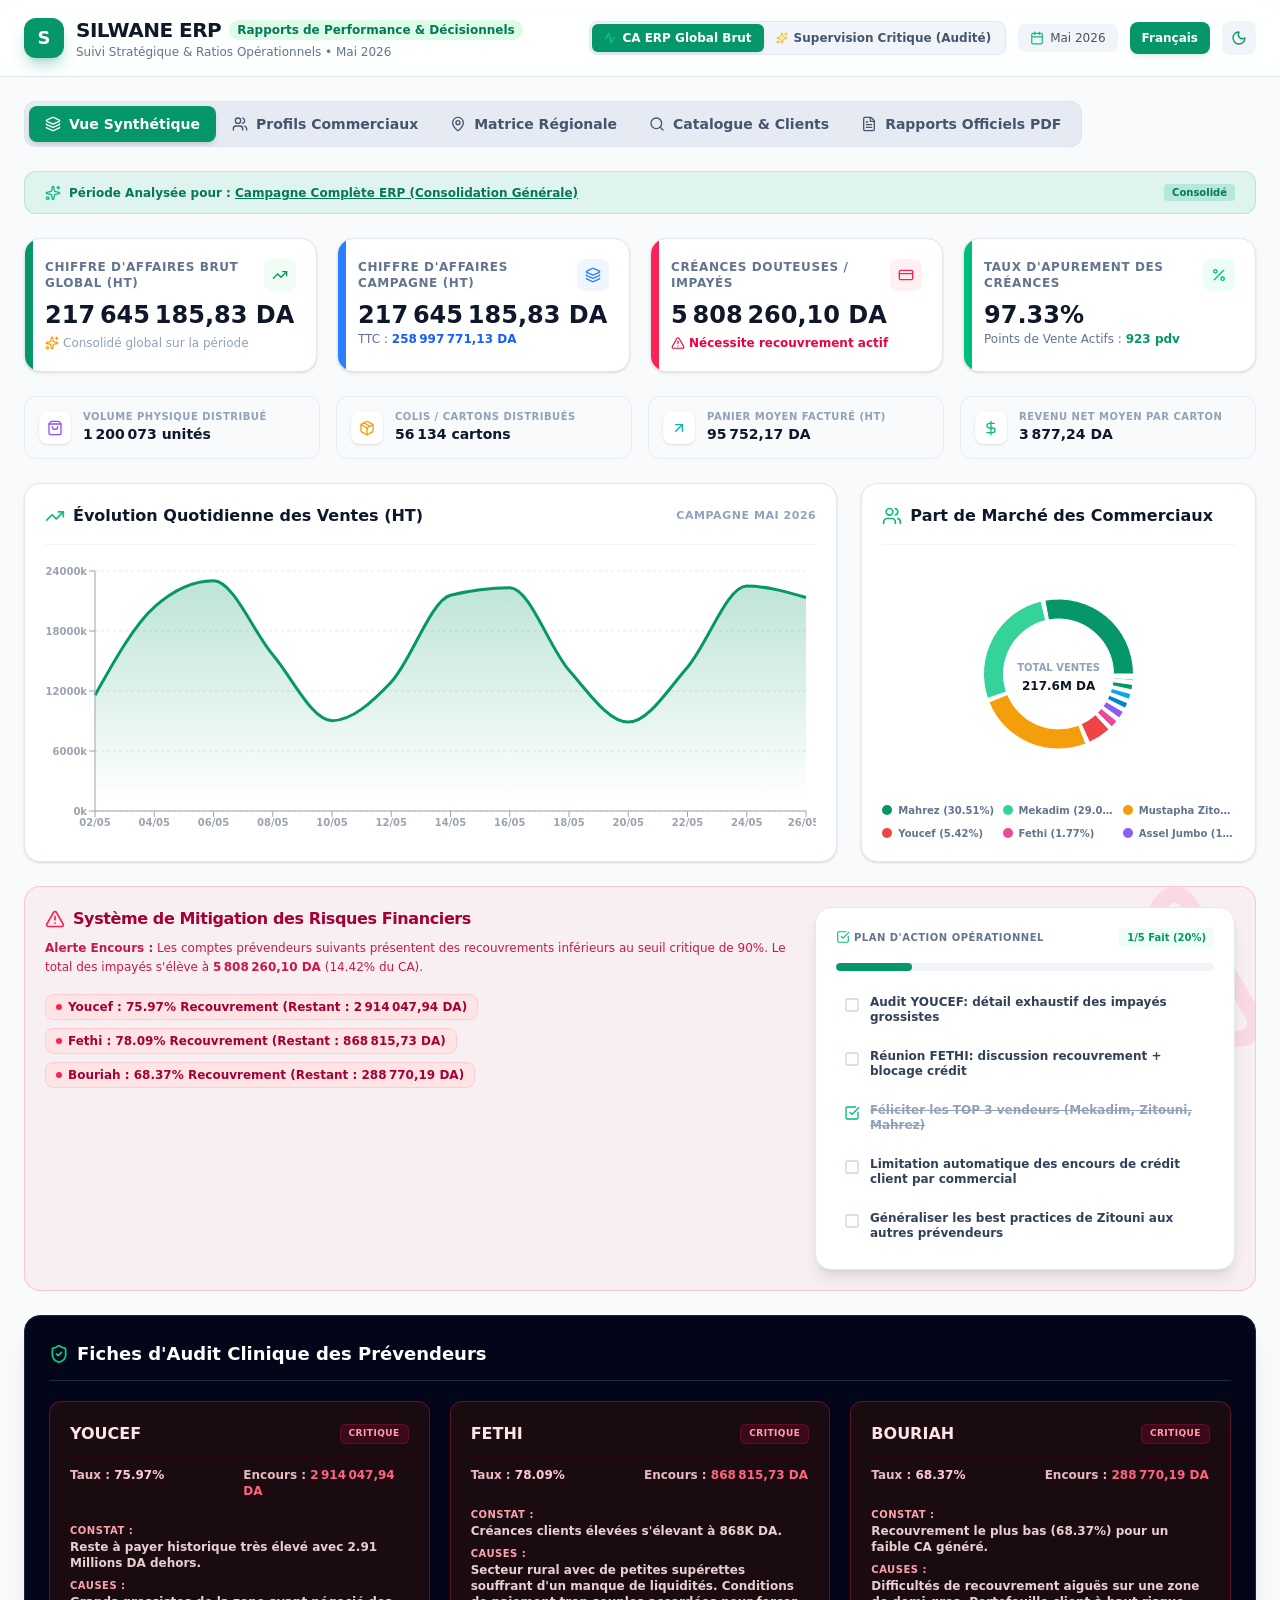
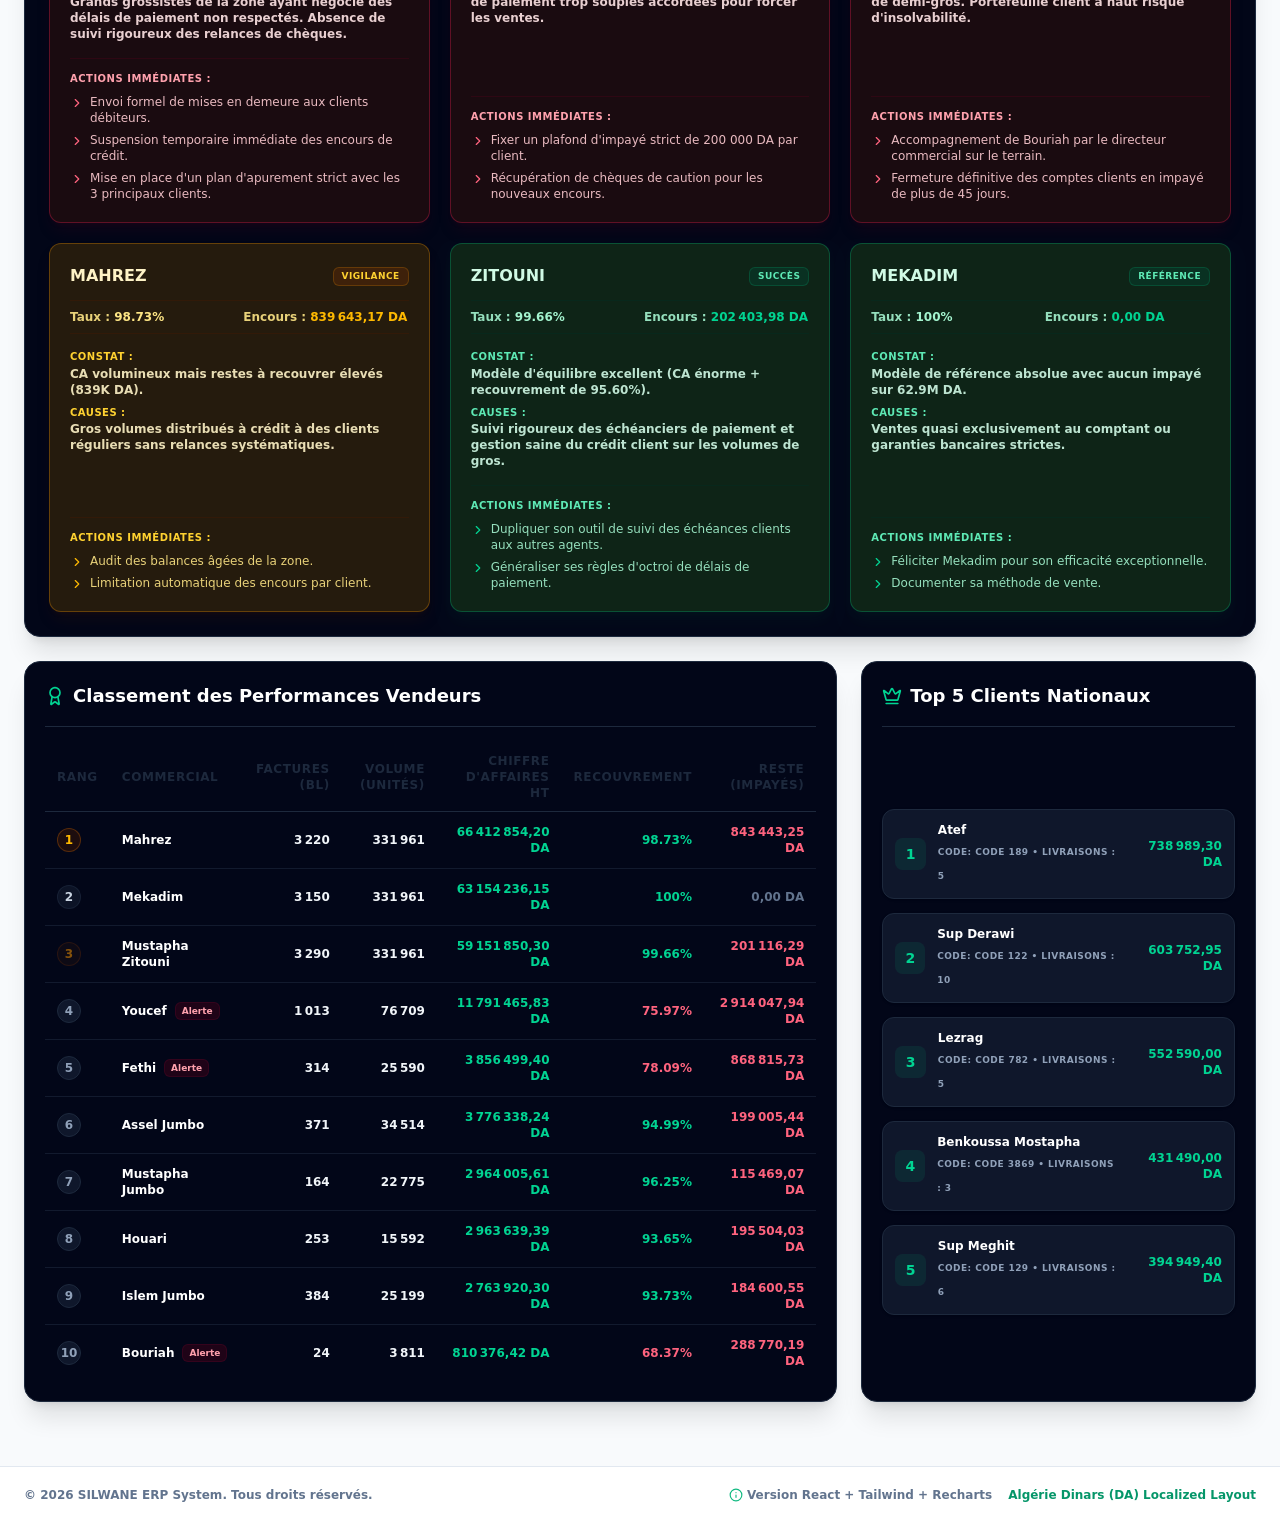
==== commit db8c2700: "fix(dashboard): terminate sales timeline charts on May 26 instead of May 30 as requested" ====
--- a/dashboard.html
+++ b/dashboard.html
@@ -45,10 +45,10 @@
       A`,`,`,`,0,`,`,`,`,`,`,`,`
       A`,`,`,`,0,0,`,`,`,`,`,`Z`]),C.x,C.y,a,a,+(u<0),S.x,S.y,r,r,+(T>180),+(u>0),y.x,y.y,a,a,+(u<0),b.x,b.y)}else v+=Tn($f||=tp([`L`,`,`,`Z`]),t,n);return v},op={cx:0,cy:0,innerRadius:0,outerRadius:0,startAngle:0,endAngle:0,cornerRadius:0,forceCornerRadius:!1,cornerIsExternal:!1},sp=e=>{var t=dr(e,op),{cx:n,cy:r,innerRadius:i,outerRadius:a,cornerRadius:o,forceCornerRadius:s,cornerIsExternal:c,startAngle:l,endAngle:u,className:d}=t;if(a<i||l===u)return null;var f=N(`recharts-sector`,d),p=a-i,m=Nn(o,p,0,!0),h=m>0&&Math.abs(l-u)<360?ap({cx:n,cy:r,innerRadius:i,outerRadius:a,cornerRadius:Math.min(m,p/2),forceCornerRadius:s,cornerIsExternal:c,startAngle:l,endAngle:u}):ip({cx:n,cy:r,innerRadius:i,outerRadius:a,startAngle:l,endAngle:u});return v.createElement(`path`,ep({},Me(t),{className:f,d:h}))};function cp(e,t,n){if(e===`horizontal`)return[{x:t.x,y:n.top},{x:t.x,y:n.top+n.height}];if(e===`vertical`)return[{x:n.left,y:t.y},{x:n.left+n.width,y:t.y}];if(nr(t)){if(e===`centric`){var{cx:r,cy:i,innerRadius:a,outerRadius:o,angle:s}=t,c=zf(r,i,a,s),l=zf(r,i,o,s);return[{x:c.x,y:c.y},{x:l.x,y:l.y}]}return Kf(t)}}var lp=o((e=>{var t=yi();function n(e){return t.isSymbol(e)?NaN:Number(e)}e.toNumber=n})),up=o((e=>{var t=lp();function n(e){return e?(e=t.toNumber(e),e===1/0||e===-1/0?(e<0?-1:1)*Number.MAX_VALUE:e===e?e:0):e===0?e:0}e.toFinite=n})),dp=o((e=>{var t=up(),n=_i();function r(e,r,i){i&&typeof i!=`number`&&n.isIterateeCall(e,r,i)&&(r=i=void 0),e=t.toFinite(e),r===void 0?(r=e,e=0):r=t.toFinite(r),i=i===void 0?e<r?1:-1:t.toFinite(i);let a=Math.max(Math.ceil((r-e)/(i||1)),0),o=Array(a);for(let t=0;t<a;t++)o[t]=e,e+=i;return o}e.range=r})),fp=o(((e,t)=>{t.exports=dp().range})),pp=e=>e.chartData,mp=I([pp],e=>{var t=e.chartData==null?0:e.chartData.length-1;return{chartData:e.chartData,computedData:e.computedData,dataEndIndex:t,dataStartIndex:0}}),hp=(e,t,n,r)=>r?mp(e):pp(e),gp=(e,t,n)=>n?mp(e):pp(e),_p=I([hp],e=>{var{chartData:t,dataStartIndex:n,dataEndIndex:r}=e;return t==null?[]:t.slice(n,r+1)}),vp=I([mp],e=>{var{chartData:t,dataStartIndex:n,dataEndIndex:r}=e;return t==null?[]:t.slice(n,r+1)}),yp=I([pp],e=>{var{chartData:t,dataStartIndex:n,dataEndIndex:r}=e;return t==null?[]:t.slice(n,r+1)});function bp(e){if(Array.isArray(e)&&e.length===2){var[t,n]=e;if(B(t)&&B(n))return!0}return!1}function xp(e,t,n){return n?e:[Math.min(e[0],t[0]),Math.max(e[1],t[1])]}function Sp(e,t){if(t&&typeof e!=`function`&&Array.isArray(e)&&e.length===2){var[n,r]=e,i,a;if(B(n))i=n;else if(typeof n==`function`)return;if(B(r))a=r;else if(typeof r==`function`)return;var o=[i,a];if(bp(o))return o}}function Cp(e,t,n){if(!(!n&&t==null)){if(typeof e==`function`&&t!=null)try{var r=e(t,n);if(bp(r))return xp(r,t,n)}catch{}if(Array.isArray(e)&&e.length===2){var[i,a]=e,o,s;if(i===`auto`)t!=null&&(o=Math.min(...t));else if(P(i))o=i;else if(typeof i==`function`)try{t!=null&&(o=i(t?.[0]))}catch{}else if(typeof i==`string`&&Gs.test(i)){var c=Gs.exec(i);if(c==null||c[1]==null||t==null)o=void 0;else{var l=+c[1];o=t[0]-l}}else o=t?.[0];if(a===`auto`)t!=null&&(s=Math.max(...t));else if(P(a))s=a;else if(typeof a==`function`)try{t!=null&&(s=a(t?.[1]))}catch{}else if(typeof a==`string`&&Ks.test(a)){var u=Ks.exec(a);if(u==null||u[1]==null||t==null)s=void 0;else{var d=+u[1];s=t[1]+d}}else s=t?.[1];var f=[o,s];if(bp(f))return t==null?f:xp(f,t,n)}}}var Z=l(o(((e,t)=>{(function(e){var n=1e9,r={precision:20,rounding:4,toExpNeg:-7,toExpPos:21,LN10:`2.302585092994045684017991454684364207601101488628772976033327900967572609677352480235997205089598298341967784042286`},i=!0,a=`[DecimalError] `,o=a+`Invalid argument: `,s=a+`Exponent out of range: `,c=Math.floor,l=Math.pow,u=/^(\d+(\.\d*)?|\.\d+)(e[+-]?\d+)?$/i,d,f=1e7,p=7,m=9007199254740991,h=c(m/p),g={};g.absoluteValue=g.abs=function(){var e=new this.constructor(this);return e.s&&=1,e},g.comparedTo=g.cmp=function(e){var t,n,r,i,a=this;if(e=new a.constructor(e),a.s!==e.s)return a.s||-e.s;if(a.e!==e.e)return a.e>e.e^a.s<0?1:-1;for(r=a.d.length,i=e.d.length,t=0,n=r<i?r:i;t<n;++t)if(a.d[t]!==e.d[t])return a.d[t]>e.d[t]^a.s<0?1:-1;return r===i?0:r>i^a.s<0?1:-1},g.decimalPlaces=g.dp=function(){var e=this,t=e.d.length-1,n=(t-e.e)*p;if(t=e.d[t],t)for(;t%10==0;t/=10)n--;return n<0?0:n},g.dividedBy=g.div=function(e){return b(this,new this.constructor(e))},g.dividedToIntegerBy=g.idiv=function(e){var t=this,n=t.constructor;return D(b(t,new n(e),0,1),n.precision)},g.equals=g.eq=function(e){return!this.cmp(e)},g.exponent=function(){return S(this)},g.greaterThan=g.gt=function(e){return this.cmp(e)>0},g.greaterThanOrEqualTo=g.gte=function(e){return this.cmp(e)>=0},g.isInteger=g.isint=function(){return this.e>this.d.length-2},g.isNegative=g.isneg=function(){return this.s<0},g.isPositive=g.ispos=function(){return this.s>0},g.isZero=function(){return this.s===0},g.lessThan=g.lt=function(e){return this.cmp(e)<0},g.lessThanOrEqualTo=g.lte=function(e){return this.cmp(e)<1},g.logarithm=g.log=function(e){var t,n=this,r=n.constructor,o=r.precision,s=o+5;if(e===void 0)e=new r(10);else if(e=new r(e),e.s<1||e.eq(d))throw Error(a+`NaN`);if(n.s<1)throw Error(a+(n.s?`NaN`:`-Infinity`));return n.eq(d)?new r(0):(i=!1,t=b(T(n,s),T(e,s),s),i=!0,D(t,o))},g.minus=g.sub=function(e){var t=this;return e=new t.constructor(e),t.s==e.s?O(t,e):_(t,(e.s=-e.s,e))},g.modulo=g.mod=function(e){var t,n=this,r=n.constructor,o=r.precision;if(e=new r(e),!e.s)throw Error(a+`NaN`);return n.s?(i=!1,t=b(n,e,0,1).times(e),i=!0,n.minus(t)):D(new r(n),o)},g.naturalExponential=g.exp=function(){return x(this)},g.naturalLogarithm=g.ln=function(){return T(this)},g.negated=g.neg=function(){var e=new this.constructor(this);return e.s=-e.s||0,e},g.plus=g.add=function(e){var t=this;return e=new t.constructor(e),t.s==e.s?_(t,e):O(t,(e.s=-e.s,e))},g.precision=g.sd=function(e){var t,n,r,i=this;if(e!==void 0&&e!==!!e&&e!==1&&e!==0)throw Error(o+e);if(t=S(i)+1,r=i.d.length-1,n=r*p+1,r=i.d[r],r){for(;r%10==0;r/=10)n--;for(r=i.d[0];r>=10;r/=10)n++}return e&&t>n?t:n},g.squareRoot=g.sqrt=function(){var e,t,n,r,o,s,l,u=this,d=u.constructor;if(u.s<1){if(!u.s)return new d(0);throw Error(a+`NaN`)}for(e=S(u),i=!1,o=Math.sqrt(+u),o==0||o==1/0?(t=y(u.d),(t.length+e)%2==0&&(t+=`0`),o=Math.sqrt(t),e=c((e+1)/2)-(e<0||e%2),o==1/0?t=`5e`+e:(t=o.toExponential(),t=t.slice(0,t.indexOf(`e`)+1)+e),r=new d(t)):r=new d(o.toString()),n=d.precision,o=l=n+3;;)if(s=r,r=s.plus(b(u,s,l+2)).times(.5),y(s.d).slice(0,l)===(t=y(r.d)).slice(0,l)){if(t=t.slice(l-3,l+1),o==l&&t==`4999`){if(D(s,n+1,0),s.times(s).eq(u)){r=s;break}}else if(t!=`9999`)break;l+=4}return i=!0,D(r,n)},g.times=g.mul=function(e){var t,n,r,a,o,s,c,l,u,d=this,p=d.constructor,m=d.d,h=(e=new p(e)).d;if(!d.s||!e.s)return new p(0);for(e.s*=d.s,n=d.e+e.e,l=m.length,u=h.length,l<u&&(o=m,m=h,h=o,s=l,l=u,u=s),o=[],s=l+u,r=s;r--;)o.push(0);for(r=u;--r>=0;){for(t=0,a=l+r;a>r;)c=o[a]+h[r]*m[a-r-1]+t,o[a--]=c%f|0,t=c/f|0;o[a]=(o[a]+t)%f|0}for(;!o[--s];)o.pop();return t?++n:o.shift(),e.d=o,e.e=n,i?D(e,p.precision):e},g.toDecimalPlaces=g.todp=function(e,t){var r=this,i=r.constructor;return r=new i(r),e===void 0?r:(v(e,0,n),t===void 0?t=i.rounding:v(t,0,8),D(r,e+S(r)+1,t))},g.toExponential=function(e,t){var r,i=this,a=i.constructor;return e===void 0?r=k(i,!0):(v(e,0,n),t===void 0?t=a.rounding:v(t,0,8),i=D(new a(i),e+1,t),r=k(i,!0,e+1)),r},g.toFixed=function(e,t){var r,i,a=this,o=a.constructor;return e===void 0?k(a):(v(e,0,n),t===void 0?t=o.rounding:v(t,0,8),i=D(new o(a),e+S(a)+1,t),r=k(i.abs(),!1,e+S(i)+1),a.isneg()&&!a.isZero()?`-`+r:r)},g.toInteger=g.toint=function(){var e=this,t=e.constructor;return D(new t(e),S(e)+1,t.rounding)},g.toNumber=function(){return+this},g.toPower=g.pow=function(e){var t,n,r,o,s,l,u=this,f=u.constructor,h=12,g=+(e=new f(e));if(!e.s)return new f(d);if(u=new f(u),!u.s){if(e.s<1)throw Error(a+`Infinity`);return u}if(u.eq(d))return u;if(r=f.precision,e.eq(d))return D(u,r);if(t=e.e,n=e.d.length-1,l=t>=n,s=u.s,!l){if(s<0)throw Error(a+`NaN`)}else if((n=g<0?-g:g)<=m){for(o=new f(d),t=Math.ceil(r/p+4),i=!1;n%2&&(o=o.times(u),ee(o.d,t)),n=c(n/2),n!==0;)u=u.times(u),ee(u.d,t);return i=!0,e.s<0?new f(d).div(o):D(o,r)}return s=s<0&&e.d[Math.max(t,n)]&1?-1:1,u.s=1,i=!1,o=e.times(T(u,r+h)),i=!0,o=x(o),o.s=s,o},g.toPrecision=function(e,t){var r,i,a=this,o=a.constructor;return e===void 0?(r=S(a),i=k(a,r<=o.toExpNeg||r>=o.toExpPos)):(v(e,1,n),t===void 0?t=o.rounding:v(t,0,8),a=D(new o(a),e,t),r=S(a),i=k(a,e<=r||r<=o.toExpNeg,e)),i},g.toSignificantDigits=g.tosd=function(e,t){var r=this,i=r.constructor;return e===void 0?(e=i.precision,t=i.rounding):(v(e,1,n),t===void 0?t=i.rounding:v(t,0,8)),D(new i(r),e,t)},g.toString=g.valueOf=g.val=g.toJSON=function(){var e=this,t=S(e),n=e.constructor;return k(e,t<=n.toExpNeg||t>=n.toExpPos)};function _(e,t){var n,r,a,o,s,c,l,u,d=e.constructor,m=d.precision;if(!e.s||!t.s)return t.s||(t=new d(e)),i?D(t,m):t;if(l=e.d,u=t.d,s=e.e,a=t.e,l=l.slice(),o=s-a,o){for(o<0?(r=l,o=-o,c=u.length):(r=u,a=s,c=l.length),s=Math.ceil(m/p),c=s>c?s+1:c+1,o>c&&(o=c,r.length=1),r.reverse();o--;)r.push(0);r.reverse()}for(c=l.length,o=u.length,c-o<0&&(o=c,r=u,u=l,l=r),n=0;o;)n=(l[--o]=l[o]+u[o]+n)/f|0,l[o]%=f;for(n&&(l.unshift(n),++a),c=l.length;l[--c]==0;)l.pop();return t.d=l,t.e=a,i?D(t,m):t}function v(e,t,n){if(e!==~~e||e<t||e>n)throw Error(o+e)}function y(e){var t,n,r,i=e.length-1,a=``,o=e[0];if(i>0){for(a+=o,t=1;t<i;t++)r=e[t]+``,n=p-r.length,n&&(a+=w(n)),a+=r;o=e[t],r=o+``,n=p-r.length,n&&(a+=w(n))}else if(o===0)return`0`;for(;o%10==0;)o/=10;return a+o}var b=(function(){function e(e,t){var n,r=0,i=e.length;for(e=e.slice();i--;)n=e[i]*t+r,e[i]=n%f|0,r=n/f|0;return r&&e.unshift(r),e}function t(e,t,n,r){var i,a;if(n!=r)a=n>r?1:-1;else for(i=a=0;i<n;i++)if(e[i]!=t[i]){a=e[i]>t[i]?1:-1;break}return a}function n(e,t,n){for(var r=0;n--;)e[n]-=r,r=+(e[n]<t[n]),e[n]=r*f+e[n]-t[n];for(;!e[0]&&e.length>1;)e.shift()}return function(r,i,o,s){var c,l,u,d,m,h,g,_,v,y,b,x,C,w,T,E,O,k,ee=r.constructor,te=r.s==i.s?1:-1,ne=r.d,A=i.d;if(!r.s)return new ee(r);if(!i.s)throw Error(a+`Division by zero`);for(l=r.e-i.e,O=A.length,T=ne.length,g=new ee(te),_=g.d=[],u=0;A[u]==(ne[u]||0);)++u;if(A[u]>(ne[u]||0)&&--l,x=o==null?o=ee.precision:s?o+(S(r)-S(i))+1:o,x<0)return new ee(0);if(x=x/p+2|0,u=0,O==1)for(d=0,A=A[0],x++;(u<T||d)&&x--;u++)C=d*f+(ne[u]||0),_[u]=C/A|0,d=C%A|0;else{for(d=f/(A[0]+1)|0,d>1&&(A=e(A,d),ne=e(ne,d),O=A.length,T=ne.length),w=O,v=ne.slice(0,O),y=v.length;y<O;)v[y++]=0;k=A.slice(),k.unshift(0),E=A[0],A[1]>=f/2&&++E;do d=0,c=t(A,v,O,y),c<0?(b=v[0],O!=y&&(b=b*f+(v[1]||0)),d=b/E|0,d>1?(d>=f&&(d=f-1),m=e(A,d),h=m.length,y=v.length,c=t(m,v,h,y),c==1&&(d--,n(m,O<h?k:A,h))):(d==0&&(c=d=1),m=A.slice()),h=m.length,h<y&&m.unshift(0),n(v,m,y),c==-1&&(y=v.length,c=t(A,v,O,y),c<1&&(d++,n(v,O<y?k:A,y))),y=v.length):c===0&&(d++,v=[0]),_[u++]=d,c&&v[0]?v[y++]=ne[w]||0:(v=[ne[w]],y=1);while((w++<T||v[0]!==void 0)&&x--)}return _[0]||_.shift(),g.e=l,D(g,s?o+S(g)+1:o)}})();function x(e,t){var n,r,a,o,c,u,f=0,p=0,m=e.constructor,h=m.precision;if(S(e)>16)throw Error(s+S(e));if(!e.s)return new m(d);for(t==null?(i=!1,u=h):u=t,c=new m(.03125);e.abs().gte(.1);)e=e.times(c),p+=5;for(r=Math.log(l(2,p))/Math.LN10*2+5|0,u+=r,n=a=o=new m(d),m.precision=u;;){if(a=D(a.times(e),u),n=n.times(++f),c=o.plus(b(a,n,u)),y(c.d).slice(0,u)===y(o.d).slice(0,u)){for(;p--;)o=D(o.times(o),u);return m.precision=h,t==null?(i=!0,D(o,h)):o}o=c}}function S(e){for(var t=e.e*p,n=e.d[0];n>=10;n/=10)t++;return t}function C(e,t,n){if(t>e.LN10.sd())throw i=!0,n&&(e.precision=n),Error(a+`LN10 precision limit exceeded`);return D(new e(e.LN10),t)}function w(e){for(var t=``;e--;)t+=`0`;return t}function T(e,t){var n,r,o,s,c,l,u,f,p,m=1,h=10,g=e,_=g.d,v=g.constructor,x=v.precision;if(g.s<1)throw Error(a+(g.s?`NaN`:`-Infinity`));if(g.eq(d))return new v(0);if(t==null?(i=!1,f=x):f=t,g.eq(10))return t??(i=!0),C(v,f);if(f+=h,v.precision=f,n=y(_),r=n.charAt(0),s=S(g),Math.abs(s)<0x5543df729c000){for(;r<7&&r!=1||r==1&&n.charAt(1)>3;)g=g.times(e),n=y(g.d),r=n.charAt(0),m++;s=S(g),r>1?(g=new v(`0.`+n),s++):g=new v(r+`.`+n.slice(1))}else return u=C(v,f+2,x).times(s+``),g=T(new v(r+`.`+n.slice(1)),f-h).plus(u),v.precision=x,t==null?(i=!0,D(g,x)):g;for(l=c=g=b(g.minus(d),g.plus(d),f),p=D(g.times(g),f),o=3;;){if(c=D(c.times(p),f),u=l.plus(b(c,new v(o),f)),y(u.d).slice(0,f)===y(l.d).slice(0,f))return l=l.times(2),s!==0&&(l=l.plus(C(v,f+2,x).times(s+``))),l=b(l,new v(m),f),v.precision=x,t==null?(i=!0,D(l,x)):l;l=u,o+=2}}function E(e,t){var n,r,a;for((n=t.indexOf(`.`))>-1&&(t=t.replace(`.`,``)),(r=t.search(/e/i))>0?(n<0&&(n=r),n+=+t.slice(r+1),t=t.substring(0,r)):n<0&&(n=t.length),r=0;t.charCodeAt(r)===48;)++r;for(a=t.length;t.charCodeAt(a-1)===48;)--a;if(t=t.slice(r,a),t){if(a-=r,n=n-r-1,e.e=c(n/p),e.d=[],r=(n+1)%p,n<0&&(r+=p),r<a){for(r&&e.d.push(+t.slice(0,r)),a-=p;r<a;)e.d.push(+t.slice(r,r+=p));t=t.slice(r),r=p-t.length}else r-=a;for(;r--;)t+=`0`;if(e.d.push(+t),i&&(e.e>h||e.e<-h))throw Error(s+n)}else e.s=0,e.e=0,e.d=[0];return e}function D(e,t,n){var r,a,o,u,d,m,g,_,v=e.d;for(u=1,o=v[0];o>=10;o/=10)u++;if(r=t-u,r<0)r+=p,a=t,g=v[_=0];else{if(_=Math.ceil((r+1)/p),o=v.length,_>=o)return e;for(g=o=v[_],u=1;o>=10;o/=10)u++;r%=p,a=r-p+u}if(n!==void 0&&(o=l(10,u-a-1),d=g/o%10|0,m=t<0||v[_+1]!==void 0||g%o,m=n<4?(d||m)&&(n==0||n==(e.s<0?3:2)):d>5||d==5&&(n==4||m||n==6&&(r>0?a>0?g/l(10,u-a):0:v[_-1])%10&1||n==(e.s<0?8:7))),t<1||!v[0])return m?(o=S(e),v.length=1,t=t-o-1,v[0]=l(10,(p-t%p)%p),e.e=c(-t/p)||0):(v.length=1,v[0]=e.e=e.s=0),e;if(r==0?(v.length=_,o=1,_--):(v.length=_+1,o=l(10,p-r),v[_]=a>0?(g/l(10,u-a)%l(10,a)|0)*o:0),m)for(;;)if(_==0){(v[0]+=o)==f&&(v[0]=1,++e.e);break}else{if(v[_]+=o,v[_]!=f)break;v[_--]=0,o=1}for(r=v.length;v[--r]===0;)v.pop();if(i&&(e.e>h||e.e<-h))throw Error(s+S(e));return e}function O(e,t){var n,r,a,o,s,c,l,u,d,m,h=e.constructor,g=h.precision;if(!e.s||!t.s)return t.s?t.s=-t.s:t=new h(e),i?D(t,g):t;if(l=e.d,m=t.d,r=t.e,u=e.e,l=l.slice(),s=u-r,s){for(d=s<0,d?(n=l,s=-s,c=m.length):(n=m,r=u,c=l.length),a=Math.max(Math.ceil(g/p),c)+2,s>a&&(s=a,n.length=1),n.reverse(),a=s;a--;)n.push(0);n.reverse()}else{for(a=l.length,c=m.length,d=a<c,d&&(c=a),a=0;a<c;a++)if(l[a]!=m[a]){d=l[a]<m[a];break}s=0}for(d&&(n=l,l=m,m=n,t.s=-t.s),c=l.length,a=m.length-c;a>0;--a)l[c++]=0;for(a=m.length;a>s;){if(l[--a]<m[a]){for(o=a;o&&l[--o]===0;)l[o]=f-1;--l[o],l[a]+=f}l[a]-=m[a]}for(;l[--c]===0;)l.pop();for(;l[0]===0;l.shift())--r;return l[0]?(t.d=l,t.e=r,i?D(t,g):t):new h(0)}function k(e,t,n){var r,i=S(e),a=y(e.d),o=a.length;return t?(n&&(r=n-o)>0?a=a.charAt(0)+`.`+a.slice(1)+w(r):o>1&&(a=a.charAt(0)+`.`+a.slice(1)),a=a+(i<0?`e`:`e+`)+i):i<0?(a=`0.`+w(-i-1)+a,n&&(r=n-o)>0&&(a+=w(r))):i>=o?(a+=w(i+1-o),n&&(r=n-i-1)>0&&(a=a+`.`+w(r))):((r=i+1)<o&&(a=a.slice(0,r)+`.`+a.slice(r)),n&&(r=n-o)>0&&(i+1===o&&(a+=`.`),a+=w(r))),e.s<0?`-`+a:a}function ee(e,t){if(e.length>t)return e.length=t,!0}function te(e){var t,n,r;function i(e){var t=this;if(!(t instanceof i))return new i(e);if(t.constructor=i,e instanceof i){t.s=e.s,t.e=e.e,t.d=(e=e.d)?e.slice():e;return}if(typeof e==`number`){if(e*0!=0)throw Error(o+e);if(e>0)t.s=1;else if(e<0)e=-e,t.s=-1;else{t.s=0,t.e=0,t.d=[0];return}if(e===~~e&&e<1e7){t.e=0,t.d=[e];return}return E(t,e.toString())}else if(typeof e!=`string`)throw Error(o+e);if(e.charCodeAt(0)===45?(e=e.slice(1),t.s=-1):t.s=1,u.test(e))E(t,e);else throw Error(o+e)}if(i.prototype=g,i.ROUND_UP=0,i.ROUND_DOWN=1,i.ROUND_CEIL=2,i.ROUND_FLOOR=3,i.ROUND_HALF_UP=4,i.ROUND_HALF_DOWN=5,i.ROUND_HALF_EVEN=6,i.ROUND_HALF_CEIL=7,i.ROUND_HALF_FLOOR=8,i.clone=te,i.config=i.set=ne,e===void 0&&(e={}),e)for(r=[`precision`,`rounding`,`toExpNeg`,`toExpPos`,`LN10`],t=0;t<r.length;)e.hasOwnProperty(n=r[t++])||(e[n]=this[n]);return i.config(e),i}function ne(e){if(!e||typeof e!=`object`)throw Error(a+`Object expected`);var t,r,i,s=[`precision`,1,n,`rounding`,0,8,`toExpNeg`,-1/0,0,`toExpPos`,0,1/0];for(t=0;t<s.length;t+=3)if((i=e[r=s[t]])!==void 0)if(c(i)===i&&i>=s[t+1]&&i<=s[t+2])this[r]=i;else throw Error(o+r+`: `+i);if((i=e[r=`LN10`])!==void 0)if(i==Math.LN10)this[r]=new this(i);else throw Error(o+r+`: `+i);return this}r=te(r),r.default=r.Decimal=r,d=new r(1),typeof define==`function`&&define.amd?define(function(){return r}):t!==void 0&&t.exports?t.exports=r:(e||=typeof self<`u`&&self&&self.self==self?self:Function(`return this`)(),e.Decimal=r)})(e)}))());function wp(e){return e===0?1:Math.floor(new Z.default(e).abs().log(10).toNumber())+1}function Tp(e,t,n){for(var r=new Z.default(e),i=0,a=[];r.lt(t)&&i<1e5;)a.push(r.toNumber()),r=r.add(n),i++;return a}var Ep=e=>{var[t,n]=e,[r,i]=[t,n];return t>n&&([r,i]=[n,t]),[r,i]},Dp=(e,t,n)=>{if(e.lte(0))return new Z.default(0);var r=wp(e.toNumber()),i=new Z.default(10).pow(r),a=e.div(i),o=r===1?.1:.05,s=new Z.default(Math.ceil(a.div(o).toNumber())).add(n).mul(o).mul(i);return t?new Z.default(s.toNumber()):new Z.default(Math.ceil(s.toNumber()))},Op=(e,t,n)=>{if(e.lte(0))return new Z.default(0);var r=[1,2,2.5,5],i=e.toNumber(),a=Math.floor(new Z.default(i).abs().log(10).toNumber()),o=new Z.default(10).pow(a),s=e.div(o).toNumber(),c=r.findIndex(e=>e>=s-1e-10);if(c===-1&&(o=o.mul(10),c=0),c+=n,c>=r.length){var l=Math.floor(c/r.length);c%=r.length,o=o.mul(new Z.default(10).pow(l))}var u=new Z.default(r[c]??1).mul(o);return t?u:new Z.default(Math.ceil(u.toNumber()))},kp=(e,t,n)=>{var r=new Z.default(1),i=new Z.default(e);if(!i.isint()&&n){var a=Math.abs(e);a<1?(r=new Z.default(10).pow(wp(e)-1),i=new Z.default(Math.floor(i.div(r).toNumber())).mul(r)):a>1&&(i=new Z.default(Math.floor(e)))}else e===0?i=new Z.default(Math.floor((t-1)/2)):n||(i=new Z.default(Math.floor(e)));for(var o=Math.floor((t-1)/2),s=[],c=0;c<t;c++)s.push(i.add(new Z.default(c-o).mul(r)).toNumber());return s},Ap=function(e,t,n,r){var i=arguments.length>4&&arguments[4]!==void 0?arguments[4]:0,a=arguments.length>5&&arguments[5]!==void 0?arguments[5]:Dp;if(!Number.isFinite((t-e)/(n-1)))return{step:new Z.default(0),tickMin:new Z.default(0),tickMax:new Z.default(0)};var o=a(new Z.default(t).sub(e).div(n-1),r,i),s;e<=0&&t>=0?s=new Z.default(0):(s=new Z.default(e).add(t).div(2),s=s.sub(new Z.default(s).mod(o)));var c=Math.ceil(s.sub(e).div(o).toNumber()),l=Math.ceil(new Z.default(t).sub(s).div(o).toNumber()),u=c+l+1;return u>n?Ap(e,t,n,r,i+1,a):(u<n&&(l=t>0?l+(n-u):l,c=t>0?c:c+(n-u)),{step:o,tickMin:s.sub(new Z.default(c).mul(o)),tickMax:s.add(new Z.default(l).mul(o))})},jp=function(e){var[t,n]=e,r=arguments.length>1&&arguments[1]!==void 0?arguments[1]:6,i=arguments.length>2&&arguments[2]!==void 0?arguments[2]:!0,a=arguments.length>3&&arguments[3]!==void 0?arguments[3]:`auto`,o=Math.max(r,2),[s,c]=Ep([t,n]);if(s===-1/0||c===1/0){var l=c===1/0?[s,...Array(r-1).fill(1/0)]:[...Array(r-1).fill(-1/0),c];return t>n?l.reverse():l}if(s===c)return kp(s,r,i);var{step:u,tickMin:d,tickMax:f}=Ap(s,c,o,i,0,a===`snap125`?Op:Dp),p=Tp(d,f.add(new Z.default(.1).mul(u)),u);return t>n?p.reverse():p},Mp=function(e,t){var[n,r]=e,i=arguments.length>2&&arguments[2]!==void 0?arguments[2]:!0,a=arguments.length>3&&arguments[3]!==void 0?arguments[3]:`auto`,[o,s]=Ep([n,r]);if(o===-1/0||s===1/0)return[n,r];if(o===s)return[o];var c=a===`snap125`?Op:Dp,l=Math.max(t,2),u=c(new Z.default(s).sub(o).div(l-1),i,0),d=[...Tp(new Z.default(o),new Z.default(s),u),s];return i===!1&&(d=d.map(e=>Math.round(e))),n>r?d.reverse():d},Np=e=>e.rootProps.maxBarSize,Pp=e=>e.rootProps.barGap,Fp=e=>e.rootProps.barCategoryGap,Ip=e=>e.rootProps.barSize,Lp=e=>e.rootProps.stackOffset,Rp=e=>e.rootProps.reverseStackOrder,zp=e=>e.options.chartName,Bp=e=>e.rootProps.syncId,Vp=e=>e.rootProps.syncMethod,Hp=e=>e.options.eventEmitter,Up=e=>e.rootProps.baseValue,Wp={grid:-100,barBackground:-50,area:100,cursorRectangle:200,bar:300,line:400,axis:500,scatter:600,activeBar:1e3,cursorLine:1100,activeDot:1200,label:2e3},Gp={allowDecimals:!1,allowDuplicatedCategory:!0,allowDataOverflow:!1,angle:0,angleAxisId:0,axisLine:!0,axisLineType:`polygon`,cx:0,cy:0,hide:!1,includeHidden:!1,label:!1,niceTicks:`auto`,orientation:`outer`,reversed:!1,scale:`auto`,tick:!0,tickLine:!0,tickSize:8,type:`auto`,zIndex:Wp.axis},Kp={allowDataOverflow:!1,allowDecimals:!1,allowDuplicatedCategory:!0,angle:0,axisLine:!0,includeHidden:!1,hide:!1,niceTicks:`auto`,label:!1,orientation:`right`,radiusAxisId:0,reversed:!1,scale:`auto`,stroke:`#ccc`,tick:!0,tickCount:5,tickLine:!0,type:`auto`,zIndex:Wp.axis},qp=(e,t)=>{if(!(!e||!t))return e!=null&&e.reversed?[t[1],t[0]]:t};function Jp(e,t,n){if(n!==`auto`)return n;if(e!=null)return Ms(e,t)?`category`:`number`}function Yp(e,t){var n=Object.keys(e);if(Object.getOwnPropertySymbols){var r=Object.getOwnPropertySymbols(e);t&&(r=r.filter(function(t){return Object.getOwnPropertyDescriptor(e,t).enumerable})),n.push.apply(n,r)}return n}function Xp(e){for(var t=1;t<arguments.length;t++){var n=arguments[t]==null?{}:arguments[t];t%2?Yp(Object(n),!0).forEach(function(t){Zp(e,t,n[t])}):Object.getOwnPropertyDescriptors?Object.defineProperties(e,Object.getOwnPropertyDescriptors(n)):Yp(Object(n)).forEach(function(t){Object.defineProperty(e,t,Object.getOwnPropertyDescriptor(n,t))})}return e}function Zp(e,t,n){return(t=Qp(t))in e?Object.defineProperty(e,t,{value:n,enumerable:!0,configurable:!0,writable:!0}):e[t]=n,e}function Qp(e){var t=$p(e,`string`);return typeof t==`symbol`?t:t+``}function $p(e,t){if(typeof e!=`object`||!e)return e;var n=e[Symbol.toPrimitive];if(n!==void 0){var r=n.call(e,t||`default`);if(typeof r!=`object`)return r;throw TypeError(`@@toPrimitive must return a primitive value.`)}return(t===`string`?String:Number)(e)}var em={allowDataOverflow:Gp.allowDataOverflow,allowDecimals:Gp.allowDecimals,allowDuplicatedCategory:!1,dataKey:void 0,domain:void 0,id:Gp.angleAxisId,includeHidden:!1,name:void 0,reversed:Gp.reversed,scale:Gp.scale,tick:Gp.tick,tickCount:void 0,ticks:void 0,type:Gp.type,unit:void 0,niceTicks:`auto`},tm={allowDataOverflow:Kp.allowDataOverflow,allowDecimals:Kp.allowDecimals,allowDuplicatedCategory:Kp.allowDuplicatedCategory,dataKey:void 0,domain:void 0,id:Kp.radiusAxisId,includeHidden:Kp.includeHidden,name:void 0,reversed:Kp.reversed,scale:Kp.scale,tick:Kp.tick,tickCount:Kp.tickCount,ticks:void 0,type:Kp.type,unit:void 0,niceTicks:`auto`},nm=I([(e,t)=>{if(t!=null)return e.polarAxis.angleAxis[t]},il],(e,t)=>{if(e!=null)return e;var n=Jp(t,`angleAxis`,em.type)??`category`;return Xp(Xp({},em),{},{type:n})}),rm=I([(e,t)=>e.polarAxis.radiusAxis[t],il],(e,t)=>{if(e!=null)return e;var n=Jp(t,`radiusAxis`,tm.type)??`category`;return Xp(Xp({},tm),{},{type:n})}),im=e=>e.polarOptions,am=I([Qs,$s,gc],Bf),om=I([im,am],(e,t)=>{if(e!=null)return Nn(e.innerRadius,t,0)}),sm=I([im,am],(e,t)=>{if(e!=null)return Nn(e.outerRadius,t,t*.8)}),cm=I([im],e=>{if(e==null)return[0,0];var{startAngle:t,endAngle:n}=e;return[t,n]});I([nm,cm],qp);var lm=I([am,om,sm],(e,t,n)=>{if(!(e==null||t==null||n==null))return[t,n]});I([rm,lm],qp);var um=I([H,im,om,sm,Qs,$s],(e,t,n,r,i,a)=>{if(!(e!==`centric`&&e!==`radial`||t==null||n==null||r==null)){var{cx:o,cy:s,startAngle:c,endAngle:l}=t;return{cx:Nn(o,i,i/2),cy:Nn(s,a,a/2),innerRadius:n,outerRadius:r,startAngle:c,endAngle:l,clockWise:!1}}}),dm=(e,t)=>t,fm=(e,t,n)=>n;function pm(e){return e?.id}function mm(e,t,n){var{chartData:r=[]}=t,{allowDuplicatedCategory:i,dataKey:a}=n,o=new Map;return e.forEach(e=>{var t=e.data??r;if(!(t==null||t.length===0)){var n=pm(e);t.forEach((t,r)=>{var s=a==null||i?r:String(V(t,a,null)),c=V(t,e.dataKey,0),l=o.has(s)?o.get(s):{};Object.assign(l,{[n]:c}),o.set(s,l)})}}),Array.from(o.values())}function hm(e){return`stackId`in e&&e.stackId!=null&&e.dataKey!=null}var gm=(e,t)=>e===t?!0:e==null||t==null?!1:e[0]===t[0]&&e[1]===t[1];function _m(e,t){return Array.isArray(e)&&Array.isArray(t)&&e.length===0&&t.length===0?!0:e===t}function vm(e,t){if(e.length===t.length){for(var n=0;n<e.length;n++)if(e[n]!==t[n])return!1;return!0}return!1}var ym=e=>{var t=H(e);return t===`horizontal`?`xAxis`:t===`vertical`?`yAxis`:t===`centric`?`angleAxis`:`radiusAxis`},bm=e=>e.tooltip.settings.axisId;function xm(e){if(e!=null){var t=e.ticks,n=e.bandwidth,r=e.range(),i=[Math.min(...r),Math.max(...r)];return{domain:()=>e.domain(),range:function(e){function t(){return e.apply(this,arguments)}return t.toString=function(){return e.toString()},t}(()=>i),rangeMin:()=>i[0],rangeMax:()=>i[1],isInRange(e){var t=i[0],n=i[1];return t<=n?e>=t&&e<=n:e>=n&&e<=t},bandwidth:n?()=>n.call(e):void 0,ticks:t?n=>t.call(e,n):void 0,map:(t,n)=>{var r=e(t);if(r!=null){if(e.bandwidth&&n!=null&&n.position){var i=e.bandwidth();switch(n.position){case`middle`:r+=i/2;break;case`end`:r+=i;break;default:break}}return r}}}}}var Sm=(e,t)=>{if(t!=null)switch(e){case`linear`:if(!bp(t)){for(var n,r,i=0;i<t.length;i++){var a=t[i];B(a)&&((n===void 0||a<n)&&(n=a),(r===void 0||a>r)&&(r=a))}return n!==void 0&&r!==void 0?[n,r]:void 0}return t;default:return t}};function Cm(e,t){return e==null||t==null?NaN:e<t?-1:e>t?1:e>=t?0:NaN}function wm(e,t){return e==null||t==null?NaN:t<e?-1:t>e?1:t>=e?0:NaN}function Tm(e){let t,n,r;e.length===2?(t=e===Cm||e===wm?e:Em,n=e,r=e):(t=Cm,n=(t,n)=>Cm(e(t),n),r=(t,n)=>e(t)-n);function i(e,r,i=0,a=e.length){if(i<a){if(t(r,r)!==0)return a;do{let t=i+a>>>1;n(e[t],r)<0?i=t+1:a=t}while(i<a)}return i}function a(e,r,i=0,a=e.length){if(i<a){if(t(r,r)!==0)return a;do{let t=i+a>>>1;n(e[t],r)<=0?i=t+1:a=t}while(i<a)}return i}function o(e,t,n=0,a=e.length){let o=i(e,t,n,a-1);return o>n&&r(e[o-1],t)>-r(e[o],t)?o-1:o}return{left:i,center:o,right:a}}function Em(){return 0}function Dm(e){return e===null?NaN:+e}function*Om(e,t){if(t===void 0)for(let t of e)t!=null&&(t=+t)>=t&&(yield t);else{let n=-1;for(let r of e)(r=t(r,++n,e))!=null&&(r=+r)>=r&&(yield r)}}var km=Tm(Cm),Am=km.right;km.left,Tm(Dm).center;var jm=class extends Map{constructor(e,t=Fm){if(super(),Object.defineProperties(this,{_intern:{value:new Map},_key:{value:t}}),e!=null)for(let[t,n]of e)this.set(t,n)}get(e){return super.get(Mm(this,e))}has(e){return super.has(Mm(this,e))}set(e,t){return super.set(Nm(this,e),t)}delete(e){return super.delete(Pm(this,e))}};function Mm({_intern:e,_key:t},n){let r=t(n);return e.has(r)?e.get(r):n}function Nm({_intern:e,_key:t},n){let r=t(n);return e.has(r)?e.get(r):(e.set(r,n),n)}function Pm({_intern:e,_key:t},n){let r=t(n);return e.has(r)&&(n=e.get(r),e.delete(r)),n}function Fm(e){return typeof e==`object`&&e?e.valueOf():e}function Im(e=Cm){if(e===Cm)return Lm;if(typeof e!=`function`)throw TypeError(`compare is not a function`);return(t,n)=>{let r=e(t,n);return r||r===0?r:(e(n,n)===0)-(e(t,t)===0)}}function Lm(e,t){return(e==null||!(e>=e))-(t==null||!(t>=t))||(e<t?-1:+(e>t))}var Rm=Math.sqrt(50),zm=Math.sqrt(10),Bm=Math.sqrt(2);function Vm(e,t,n){let r=(t-e)/Math.max(0,n),i=Math.floor(Math.log10(r)),a=r/10**i,o=a>=Rm?10:a>=zm?5:a>=Bm?2:1,s,c,l;return i<0?(l=10**-i/o,s=Math.round(e*l),c=Math.round(t*l),s/l<e&&++s,c/l>t&&--c,l=-l):(l=10**i*o,s=Math.round(e/l),c=Math.round(t/l),s*l<e&&++s,c*l>t&&--c),c<s&&.5<=n&&n<2?Vm(e,t,n*2):[s,c,l]}function Hm(e,t,n){if(t=+t,e=+e,n=+n,!(n>0))return[];if(e===t)return[e];let r=t<e,[i,a,o]=r?Vm(t,e,n):Vm(e,t,n);if(!(a>=i))return[];let s=a-i+1,c=Array(s);if(r)if(o<0)for(let e=0;e<s;++e)c[e]=(a-e)/-o;else for(let e=0;e<s;++e)c[e]=(a-e)*o;else if(o<0)for(let e=0;e<s;++e)c[e]=(i+e)/-o;else for(let e=0;e<s;++e)c[e]=(i+e)*o;return c}function Um(e,t,n){return t=+t,e=+e,n=+n,Vm(e,t,n)[2]}function Wm(e,t,n){t=+t,e=+e,n=+n;let r=t<e,i=r?Um(t,e,n):Um(e,t,n);return(r?-1:1)*(i<0?1/-i:i)}function Gm(e,t){let n;if(t===void 0)for(let t of e)t!=null&&(n<t||n===void 0&&t>=t)&&(n=t);else{let r=-1;for(let i of e)(i=t(i,++r,e))!=null&&(n<i||n===void 0&&i>=i)&&(n=i)}return n}function Km(e,t){let n;if(t===void 0)for(let t of e)t!=null&&(n>t||n===void 0&&t>=t)&&(n=t);else{let r=-1;for(let i of e)(i=t(i,++r,e))!=null&&(n>i||n===void 0&&i>=i)&&(n=i)}return n}function qm(e,t,n=0,r=1/0,i){if(t=Math.floor(t),n=Math.floor(Math.max(0,n)),r=Math.floor(Math.min(e.length-1,r)),!(n<=t&&t<=r))return e;for(i=i===void 0?Lm:Im(i);r>n;){if(r-n>600){let a=r-n+1,o=t-n+1,s=Math.log(a),c=.5*Math.exp(2*s/3),l=.5*Math.sqrt(s*c*(a-c)/a)*(o-a/2<0?-1:1),u=Math.max(n,Math.floor(t-o*c/a+l)),d=Math.min(r,Math.floor(t+(a-o)*c/a+l));qm(e,t,u,d,i)}let a=e[t],o=n,s=r;for(Jm(e,n,t),i(e[r],a)>0&&Jm(e,n,r);o<s;){for(Jm(e,o,s),++o,--s;i(e[o],a)<0;)++o;for(;i(e[s],a)>0;)--s}i(e[n],a)===0?Jm(e,n,s):(++s,Jm(e,s,r)),s<=t&&(n=s+1),t<=s&&(r=s-1)}return e}function Jm(e,t,n){let r=e[t];e[t]=e[n],e[n]=r}function Ym(e,t,n){if(e=Float64Array.from(Om(e,n)),!(!(r=e.length)||isNaN(t=+t))){if(t<=0||r<2)return Km(e);if(t>=1)return Gm(e);var r,i=(r-1)*t,a=Math.floor(i),o=Gm(qm(e,a).subarray(0,a+1));return o+(Km(e.subarray(a+1))-o)*(i-a)}}function Xm(e,t,n=Dm){if(!(!(r=e.length)||isNaN(t=+t))){if(t<=0||r<2)return+n(e[0],0,e);if(t>=1)return+n(e[r-1],r-1,e);var r,i=(r-1)*t,a=Math.floor(i),o=+n(e[a],a,e);return o+(+n(e[a+1],a+1,e)-o)*(i-a)}}function Zm(e,t,n){e=+e,t=+t,n=(i=arguments.length)<2?(t=e,e=0,1):i<3?1:+n;for(var r=-1,i=Math.max(0,Math.ceil((t-e)/n))|0,a=Array(i);++r<i;)a[r]=e+r*n;return a}function Qm(e,t){switch(arguments.length){case 0:break;case 1:this.range(e);break;default:this.range(t).domain(e);break}return this}function $m(e,t){switch(arguments.length){case 0:break;case 1:typeof e==`function`?this.interpolator(e):this.range(e);break;default:this.domain(e),typeof t==`function`?this.interpolator(t):this.range(t);break}return this}var eh=Symbol(`implicit`);function th(){var e=new jm,t=[],n=[],r=eh;function i(i){let a=e.get(i);if(a===void 0){if(r!==eh)return r;e.set(i,a=t.push(i)-1)}return n[a%n.length]}return i.domain=function(n){if(!arguments.length)return t.slice();t=[],e=new jm;for(let r of n)e.has(r)||e.set(r,t.push(r)-1);return i},i.range=function(e){return arguments.length?(n=Array.from(e),i):n.slice()},i.unknown=function(e){return arguments.length?(r=e,i):r},i.copy=function(){return th(t,n).unknown(r)},Qm.apply(i,arguments),i}function nh(){var e=th().unknown(void 0),t=e.domain,n=e.range,r=0,i=1,a,o,s=!1,c=0,l=0,u=.5;delete e.unknown;function d(){var e=t().length,d=i<r,f=d?i:r,p=d?r:i;a=(p-f)/Math.max(1,e-c+l*2),s&&(a=Math.floor(a)),f+=(p-f-a*(e-c))*u,o=a*(1-c),s&&(f=Math.round(f),o=Math.round(o));var m=Zm(e).map(function(e){return f+a*e});return n(d?m.reverse():m)}return e.domain=function(e){return arguments.length?(t(e),d()):t()},e.range=function(e){return arguments.length?([r,i]=e,r=+r,i=+i,d()):[r,i]},e.rangeRound=function(e){return[r,i]=e,r=+r,i=+i,s=!0,d()},e.bandwidth=function(){return o},e.step=function(){return a},e.round=function(e){return arguments.length?(s=!!e,d()):s},e.padding=function(e){return arguments.length?(c=Math.min(1,l=+e),d()):c},e.paddingInner=function(e){return arguments.length?(c=Math.min(1,e),d()):c},e.paddingOuter=function(e){return arguments.length?(l=+e,d()):l},e.align=function(e){return arguments.length?(u=Math.max(0,Math.min(1,e)),d()):u},e.copy=function(){return nh(t(),[r,i]).round(s).paddingInner(c).paddingOuter(l).align(u)},Qm.apply(d(),arguments)}function rh(e){var t=e.copy;return e.padding=e.paddingOuter,delete e.paddingInner,delete e.paddingOuter,e.copy=function(){return rh(t())},e}function ih(){return rh(nh.apply(null,arguments).paddingInner(1))}function ah(e,t,n){e.prototype=t.prototype=n,n.constructor=e}function oh(e,t){var n=Object.create(e.prototype);for(var r in t)n[r]=t[r];return n}function sh(){}var ch=.7,lh=1/ch,uh=`\\s*([+-]?\\d+)\\s*`,dh=`\\s*([+-]?(?:\\d*\\.)?\\d+(?:[eE][+-]?\\d+)?)\\s*`,fh=`\\s*([+-]?(?:\\d*\\.)?\\d+(?:[eE][+-]?\\d+)?)%\\s*`,ph=/^#([0-9a-f]{3,8})$/,mh=RegExp(`^rgb\\(${uh},${uh},${uh}\\)$`),hh=RegExp(`^rgb\\(${fh},${fh},${fh}\\)$`),gh=RegExp(`^rgba\\(${uh},${uh},${uh},${dh}\\)$`),_h=RegExp(`^rgba\\(${fh},${fh},${fh},${dh}\\)$`),vh=RegExp(`^hsl\\(${dh},${fh},${fh}\\)$`),yh=RegExp(`^hsla\\(${dh},${fh},${fh},${dh}\\)$`),bh={aliceblue:15792383,antiquewhite:16444375,aqua:65535,aquamarine:8388564,azure:15794175,beige:16119260,bisque:16770244,black:0,blanchedalmond:16772045,blue:255,blueviolet:9055202,brown:10824234,burlywood:14596231,cadetblue:6266528,chartreuse:8388352,chocolate:13789470,coral:16744272,cornflowerblue:6591981,cornsilk:16775388,crimson:14423100,cyan:65535,darkblue:139,darkcyan:35723,darkgoldenrod:12092939,darkgray:11119017,darkgreen:25600,darkgrey:11119017,darkkhaki:12433259,darkmagenta:9109643,darkolivegreen:5597999,darkorange:16747520,darkorchid:10040012,darkred:9109504,darksalmon:15308410,darkseagreen:9419919,darkslateblue:4734347,darkslategray:3100495,darkslategrey:3100495,darkturquoise:52945,darkviolet:9699539,deeppink:16716947,deepskyblue:49151,dimgray:6908265,dimgrey:6908265,dodgerblue:2003199,firebrick:11674146,floralwhite:16775920,forestgreen:2263842,fuchsia:16711935,gainsboro:14474460,ghostwhite:16316671,gold:16766720,goldenrod:14329120,gray:8421504,green:32768,greenyellow:11403055,grey:8421504,honeydew:15794160,hotpink:16738740,indianred:13458524,indigo:4915330,ivory:16777200,khaki:15787660,lavender:15132410,lavenderblush:16773365,lawngreen:8190976,lemonchiffon:16775885,lightblue:11393254,lightcoral:15761536,lightcyan:14745599,lightgoldenrodyellow:16448210,lightgray:13882323,lightgreen:9498256,lightgrey:13882323,lightpink:16758465,lightsalmon:16752762,lightseagreen:2142890,lightskyblue:8900346,lightslategray:7833753,lightslategrey:7833753,lightsteelblue:11584734,lightyellow:16777184,lime:65280,limegreen:3329330,linen:16445670,magenta:16711935,maroon:8388608,mediumaquamarine:6737322,mediumblue:205,mediumorchid:12211667,mediumpurple:9662683,mediumseagreen:3978097,mediumslateblue:8087790,mediumspringgreen:64154,mediumturquoise:4772300,mediumvioletred:13047173,midnightblue:1644912,mintcream:16121850,mistyrose:16770273,moccasin:16770229,navajowhite:16768685,navy:128,oldlace:16643558,olive:8421376,olivedrab:7048739,orange:16753920,orangered:16729344,orchid:14315734,palegoldenrod:15657130,palegreen:10025880,paleturquoise:11529966,palevioletred:14381203,papayawhip:16773077,peachpuff:16767673,peru:13468991,pink:16761035,plum:14524637,powderblue:11591910,purple:8388736,rebeccapurple:6697881,red:16711680,rosybrown:12357519,royalblue:4286945,saddlebrown:9127187,salmon:16416882,sandybrown:16032864,seagreen:3050327,seashell:16774638,sienna:10506797,silver:12632256,skyblue:8900331,slateblue:6970061,slategray:7372944,slategrey:7372944,snow:16775930,springgreen:65407,steelblue:4620980,tan:13808780,teal:32896,thistle:14204888,tomato:16737095,turquoise:4251856,violet:15631086,wheat:16113331,white:16777215,whitesmoke:16119285,yellow:16776960,yellowgreen:10145074};ah(sh,Th,{copy(e){return Object.assign(new this.constructor,this,e)},displayable(){return this.rgb().displayable()},hex:xh,formatHex:xh,formatHex8:Sh,formatHsl:Ch,formatRgb:wh,toString:wh});function xh(){return this.rgb().formatHex()}function Sh(){return this.rgb().formatHex8()}function Ch(){return Rh(this).formatHsl()}function wh(){return this.rgb().formatRgb()}function Th(e){var t,n;return e=(e+``).trim().toLowerCase(),(t=ph.exec(e))?(n=t[1].length,t=parseInt(t[1],16),n===6?Eh(t):n===3?new Ah(t>>8&15|t>>4&240,t>>4&15|t&240,(t&15)<<4|t&15,1):n===8?Dh(t>>24&255,t>>16&255,t>>8&255,(t&255)/255):n===4?Dh(t>>12&15|t>>8&240,t>>8&15|t>>4&240,t>>4&15|t&240,((t&15)<<4|t&15)/255):null):(t=mh.exec(e))?new Ah(t[1],t[2],t[3],1):(t=hh.exec(e))?new Ah(t[1]*255/100,t[2]*255/100,t[3]*255/100,1):(t=gh.exec(e))?Dh(t[1],t[2],t[3],t[4]):(t=_h.exec(e))?Dh(t[1]*255/100,t[2]*255/100,t[3]*255/100,t[4]):(t=vh.exec(e))?Lh(t[1],t[2]/100,t[3]/100,1):(t=yh.exec(e))?Lh(t[1],t[2]/100,t[3]/100,t[4]):bh.hasOwnProperty(e)?Eh(bh[e]):e===`transparent`?new Ah(NaN,NaN,NaN,0):null}function Eh(e){return new Ah(e>>16&255,e>>8&255,e&255,1)}function Dh(e,t,n,r){return r<=0&&(e=t=n=NaN),new Ah(e,t,n,r)}function Oh(e){return e instanceof sh||(e=Th(e)),e?(e=e.rgb(),new Ah(e.r,e.g,e.b,e.opacity)):new Ah}function kh(e,t,n,r){return arguments.length===1?Oh(e):new Ah(e,t,n,r??1)}function Ah(e,t,n,r){this.r=+e,this.g=+t,this.b=+n,this.opacity=+r}ah(Ah,kh,oh(sh,{brighter(e){return e=e==null?lh:lh**+e,new Ah(this.r*e,this.g*e,this.b*e,this.opacity)},darker(e){return e=e==null?ch:ch**+e,new Ah(this.r*e,this.g*e,this.b*e,this.opacity)},rgb(){return this},clamp(){return new Ah(Fh(this.r),Fh(this.g),Fh(this.b),Ph(this.opacity))},displayable(){return-.5<=this.r&&this.r<255.5&&-.5<=this.g&&this.g<255.5&&-.5<=this.b&&this.b<255.5&&0<=this.opacity&&this.opacity<=1},hex:jh,formatHex:jh,formatHex8:Mh,formatRgb:Nh,toString:Nh}));function jh(){return`#${Ih(this.r)}${Ih(this.g)}${Ih(this.b)}`}function Mh(){return`#${Ih(this.r)}${Ih(this.g)}${Ih(this.b)}${Ih((isNaN(this.opacity)?1:this.opacity)*255)}`}function Nh(){let e=Ph(this.opacity);return`${e===1?`rgb(`:`rgba(`}${Fh(this.r)}, ${Fh(this.g)}, ${Fh(this.b)}${e===1?`)`:`, ${e})`}`}function Ph(e){return isNaN(e)?1:Math.max(0,Math.min(1,e))}function Fh(e){return Math.max(0,Math.min(255,Math.round(e)||0))}function Ih(e){return e=Fh(e),(e<16?`0`:``)+e.toString(16)}function Lh(e,t,n,r){return r<=0?e=t=n=NaN:n<=0||n>=1?e=t=NaN:t<=0&&(e=NaN),new Bh(e,t,n,r)}function Rh(e){if(e instanceof Bh)return new Bh(e.h,e.s,e.l,e.opacity);if(e instanceof sh||(e=Th(e)),!e)return new Bh;if(e instanceof Bh)return e;e=e.rgb();var t=e.r/255,n=e.g/255,r=e.b/255,i=Math.min(t,n,r),a=Math.max(t,n,r),o=NaN,s=a-i,c=(a+i)/2;return s?(o=t===a?(n-r)/s+(n<r)*6:n===a?(r-t)/s+2:(t-n)/s+4,s/=c<.5?a+i:2-a-i,o*=60):s=c>0&&c<1?0:o,new Bh(o,s,c,e.opacity)}function zh(e,t,n,r){return arguments.length===1?Rh(e):new Bh(e,t,n,r??1)}function Bh(e,t,n,r){this.h=+e,this.s=+t,this.l=+n,this.opacity=+r}ah(Bh,zh,oh(sh,{brighter(e){return e=e==null?lh:lh**+e,new Bh(this.h,this.s,this.l*e,this.opacity)},darker(e){return e=e==null?ch:ch**+e,new Bh(this.h,this.s,this.l*e,this.opacity)},rgb(){var e=this.h%360+(this.h<0)*360,t=isNaN(e)||isNaN(this.s)?0:this.s,n=this.l,r=n+(n<.5?n:1-n)*t,i=2*n-r;return new Ah(Uh(e>=240?e-240:e+120,i,r),Uh(e,i,r),Uh(e<120?e+240:e-120,i,r),this.opacity)},clamp(){return new Bh(Vh(this.h),Hh(this.s),Hh(this.l),Ph(this.opacity))},displayable(){return(0<=this.s&&this.s<=1||isNaN(this.s))&&0<=this.l&&this.l<=1&&0<=this.opacity&&this.opacity<=1},formatHsl(){let e=Ph(this.opacity);return`${e===1?`hsl(`:`hsla(`}${Vh(this.h)}, ${Hh(this.s)*100}%, ${Hh(this.l)*100}%${e===1?`)`:`, ${e})`}`}}));function Vh(e){return e=(e||0)%360,e<0?e+360:e}function Hh(e){return Math.max(0,Math.min(1,e||0))}function Uh(e,t,n){return(e<60?t+(n-t)*e/60:e<180?n:e<240?t+(n-t)*(240-e)/60:t)*255}var Wh=e=>()=>e;function Gh(e,t){return function(n){return e+n*t}}function Kh(e,t,n){return e**=+n,t=t**+n-e,n=1/n,function(r){return(e+r*t)**+n}}function qh(e){return(e=+e)==1?Jh:function(t,n){return n-t?Kh(t,n,e):Wh(isNaN(t)?n:t)}}function Jh(e,t){var n=t-e;return n?Gh(e,n):Wh(isNaN(e)?t:e)}var Yh=(function e(t){var n=qh(t);function r(e,t){var r=n((e=kh(e)).r,(t=kh(t)).r),i=n(e.g,t.g),a=n(e.b,t.b),o=Jh(e.opacity,t.opacity);return function(t){return e.r=r(t),e.g=i(t),e.b=a(t),e.opacity=o(t),e+``}}return r.gamma=e,r})(1);function Xh(e,t){t||=[];var n=e?Math.min(t.length,e.length):0,r=t.slice(),i;return function(a){for(i=0;i<n;++i)r[i]=e[i]*(1-a)+t[i]*a;return r}}function Zh(e){return ArrayBuffer.isView(e)&&!(e instanceof DataView)}function Qh(e,t){var n=t?t.length:0,r=e?Math.min(n,e.length):0,i=Array(r),a=Array(n),o;for(o=0;o<r;++o)i[o]=sg(e[o],t[o]);for(;o<n;++o)a[o]=t[o];return function(e){for(o=0;o<r;++o)a[o]=i[o](e);return a}}function $h(e,t){var n=new Date;return e=+e,t=+t,function(r){return n.setTime(e*(1-r)+t*r),n}}function eg(e,t){return e=+e,t=+t,function(n){return e*(1-n)+t*n}}function tg(e,t){var n={},r={},i;for(i in(typeof e!=`object`||!e)&&(e={}),(typeof t!=`object`||!t)&&(t={}),t)i in e?n[i]=sg(e[i],t[i]):r[i]=t[i];return function(e){for(i in n)r[i]=n[i](e);return r}}var ng=/[-+]?(?:\d+\.?\d*|\.?\d+)(?:[eE][-+]?\d+)?/g,rg=new RegExp(ng.source,`g`);function ig(e){return function(){return e}}function ag(e){return function(t){return e(t)+``}}function og(e,t){var n=ng.lastIndex=rg.lastIndex=0,r,i,a,o=-1,s=[],c=[];for(e+=``,t+=``;(r=ng.exec(e))&&(i=rg.exec(t));)(a=i.index)>n&&(a=t.slice(n,a),s[o]?s[o]+=a:s[++o]=a),(r=r[0])===(i=i[0])?s[o]?s[o]+=i:s[++o]=i:(s[++o]=null,c.push({i:o,x:eg(r,i)})),n=rg.lastIndex;return n<t.length&&(a=t.slice(n),s[o]?s[o]+=a:s[++o]=a),s.length<2?c[0]?ag(c[0].x):ig(t):(t=c.length,function(e){for(var n=0,r;n<t;++n)s[(r=c[n]).i]=r.x(e);return s.join(``)})}function sg(e,t){var n=typeof t,r;return t==null||n===`boolean`?Wh(t):(n===`number`?eg:n===`string`?(r=Th(t))?(t=r,Yh):og:t instanceof Th?Yh:t instanceof Date?$h:Zh(t)?Xh:Array.isArray(t)?Qh:typeof t.valueOf!=`function`&&typeof t.toString!=`function`||isNaN(t)?tg:eg)(e,t)}function cg(e,t){return e=+e,t=+t,function(n){return Math.round(e*(1-n)+t*n)}}function lg(e,t){t===void 0&&(t=e,e=sg);for(var n=0,r=t.length-1,i=t[0],a=Array(r<0?0:r);n<r;)a[n]=e(i,i=t[++n]);return function(e){var t=Math.max(0,Math.min(r-1,Math.floor(e*=r)));return a[t](e-t)}}function ug(e){return function(){return e}}function dg(e){return+e}var fg=[0,1];function pg(e){return e}function mg(e,t){return(t-=e=+e)?function(n){return(n-e)/t}:ug(isNaN(t)?NaN:.5)}function hg(e,t){var n;return e>t&&(n=e,e=t,t=n),function(n){return Math.max(e,Math.min(t,n))}}function gg(e,t,n){var r=e[0],i=e[1],a=t[0],o=t[1];return i<r?(r=mg(i,r),a=n(o,a)):(r=mg(r,i),a=n(a,o)),function(e){return a(r(e))}}function _g(e,t,n){var r=Math.min(e.length,t.length)-1,i=Array(r),a=Array(r),o=-1;for(e[r]<e[0]&&(e=e.slice().reverse(),t=t.slice().reverse());++o<r;)i[o]=mg(e[o],e[o+1]),a[o]=n(t[o],t[o+1]);return function(t){var n=Am(e,t,1,r)-1;return a[n](i[n](t))}}function vg(e,t){return t.domain(e.domain()).range(e.range()).interpolate(e.interpolate()).clamp(e.clamp()).unknown(e.unknown())}function yg(){var e=fg,t=fg,n=sg,r,i,a,o=pg,s,c,l;function u(){var n=Math.min(e.length,t.length);return o!==pg&&(o=hg(e[0],e[n-1])),s=n>2?_g:gg,c=l=null,d}function d(i){return i==null||isNaN(i=+i)?a:(c||=s(e.map(r),t,n))(r(o(i)))}return d.invert=function(n){return o(i((l||=s(t,e.map(r),eg))(n)))},d.domain=function(t){return arguments.length?(e=Array.from(t,dg),u()):e.slice()},d.range=function(e){return arguments.length?(t=Array.from(e),u()):t.slice()},d.rangeRound=function(e){return t=Array.from(e),n=cg,u()},d.clamp=function(e){return arguments.length?(o=e?!0:pg,u()):o!==pg},d.interpolate=function(e){return arguments.length?(n=e,u()):n},d.unknown=function(e){return arguments.length?(a=e,d):a},function(e,t){return r=e,i=t,u()}}function bg(){return yg()(pg,pg)}function xg(e){return Math.abs(e=Math.round(e))>=1e21?e.toLocaleString(`en`).replace(/,/g,``):e.toString(10)}function Sg(e,t){if(!isFinite(e)||e===0)return null;var n=(e=t?e.toExponential(t-1):e.toExponential()).indexOf(`e`),r=e.slice(0,n);return[r.length>1?r[0]+r.slice(2):r,+e.slice(n+1)]}function Cg(e){return e=Sg(Math.abs(e)),e?e[1]:NaN}function wg(e,t){return function(n,r){for(var i=n.length,a=[],o=0,s=e[0],c=0;i>0&&s>0&&(c+s+1>r&&(s=Math.max(1,r-c)),a.push(n.substring(i-=s,i+s)),!((c+=s+1)>r));)s=e[o=(o+1)%e.length];return a.reverse().join(t)}}function Tg(e){return function(t){return t.replace(/[0-9]/g,function(t){return e[+t]})}}var Eg=/^(?:(.)?([<>=^]))?([+\-( ])?([$#])?(0)?(\d+)?(,)?(\.\d+)?(~)?([a-z%])?$/i;function Dg(e){if(!(t=Eg.exec(e)))throw Error(`invalid format: `+e);var t;return new Og({fill:t[1],align:t[2],sign:t[3],symbol:t[4],zero:t[5],width:t[6],comma:t[7],precision:t[8]&&t[8].slice(1),trim:t[9],type:t[10]})}Dg.prototype=Og.prototype;function Og(e){this.fill=e.fill===void 0?` `:e.fill+``,this.align=e.align===void 0?`>`:e.align+``,this.sign=e.sign===void 0?`-`:e.sign+``,this.symbol=e.symbol===void 0?``:e.symbol+``,this.zero=!!e.zero,this.width=e.width===void 0?void 0:+e.width,this.comma=!!e.comma,this.precision=e.precision===void 0?void 0:+e.precision,this.trim=!!e.trim,this.type=e.type===void 0?``:e.type+``}Og.prototype.toString=function(){return this.fill+this.align+this.sign+this.symbol+(this.zero?`0`:``)+(this.width===void 0?``:Math.max(1,this.width|0))+(this.comma?`,`:``)+(this.precision===void 0?``:`.`+Math.max(0,this.precision|0))+(this.trim?`~`:``)+this.type};function kg(e){out:for(var t=e.length,n=1,r=-1,i;n<t;++n)switch(e[n]){case`.`:r=i=n;break;case`0`:r===0&&(r=n),i=n;break;default:if(!+e[n])break out;r>0&&(r=0);break}return r>0?e.slice(0,r)+e.slice(i+1):e}var Ag;function jg(e,t){var n=Sg(e,t);if(!n)return Ag=void 0,e.toPrecision(t);var r=n[0],i=n[1],a=i-(Ag=Math.max(-8,Math.min(8,Math.floor(i/3)))*3)+1,o=r.length;return a===o?r:a>o?r+Array(a-o+1).join(`0`):a>0?r.slice(0,a)+`.`+r.slice(a):`0.`+Array(1-a).join(`0`)+Sg(e,Math.max(0,t+a-1))[0]}function Mg(e,t){var n=Sg(e,t);if(!n)return e+``;var r=n[0],i=n[1];return i<0?`0.`+Array(-i).join(`0`)+r:r.length>i+1?r.slice(0,i+1)+`.`+r.slice(i+1):r+Array(i-r.length+2).join(`0`)}var Ng={"%":(e,t)=>(e*100).toFixed(t),b:e=>Math.round(e).toString(2),c:e=>e+``,d:xg,e:(e,t)=>e.toExponential(t),f:(e,t)=>e.toFixed(t),g:(e,t)=>e.toPrecision(t),o:e=>Math.round(e).toString(8),p:(e,t)=>Mg(e*100,t),r:Mg,s:jg,X:e=>Math.round(e).toString(16).toUpperCase(),x:e=>Math.round(e).toString(16)};function Pg(e){return e}var Fg=Array.prototype.map,Ig=[`y`,`z`,`a`,`f`,`p`,`n`,`µ`,`m`,``,`k`,`M`,`G`,`T`,`P`,`E`,`Z`,`Y`];function Lg(e){var t=e.grouping===void 0||e.thousands===void 0?Pg:wg(Fg.call(e.grouping,Number),e.thousands+``),n=e.currency===void 0?``:e.currency[0]+``,r=e.currency===void 0?``:e.currency[1]+``,i=e.decimal===void 0?`.`:e.decimal+``,a=e.numerals===void 0?Pg:Tg(Fg.call(e.numerals,String)),o=e.percent===void 0?`%`:e.percent+``,s=e.minus===void 0?`−`:e.minus+``,c=e.nan===void 0?`NaN`:e.nan+``;function l(e,l){e=Dg(e);var u=e.fill,d=e.align,f=e.sign,p=e.symbol,m=e.zero,h=e.width,g=e.comma,_=e.precision,v=e.trim,y=e.type;y===`n`?(g=!0,y=`g`):Ng[y]||(_===void 0&&(_=12),v=!0,y=`g`),(m||u===`0`&&d===`=`)&&(m=!0,u=`0`,d=`=`);var b=(l&&l.prefix!==void 0?l.prefix:``)+(p===`$`?n:p===`#`&&/[boxX]/.test(y)?`0`+y.toLowerCase():``),x=(p===`$`?r:/[%p]/.test(y)?o:``)+(l&&l.suffix!==void 0?l.suffix:``),S=Ng[y],C=/[defgprs%]/.test(y);_=_===void 0?6:/[gprs]/.test(y)?Math.max(1,Math.min(21,_)):Math.max(0,Math.min(20,_));function w(e){var n=b,r=x,o,l,p;if(y===`c`)r=S(e)+r,e=``;else{e=+e;var w=e<0||1/e<0;if(e=isNaN(e)?c:S(Math.abs(e),_),v&&(e=kg(e)),w&&+e==0&&f!==`+`&&(w=!1),n=(w?f===`(`?f:s:f===`-`||f===`(`?``:f)+n,r=(y===`s`&&!isNaN(e)&&Ag!==void 0?Ig[8+Ag/3]:``)+r+(w&&f===`(`?`)`:``),C){for(o=-1,l=e.length;++o<l;)if(p=e.charCodeAt(o),48>p||p>57){r=(p===46?i+e.slice(o+1):e.slice(o))+r,e=e.slice(0,o);break}}}g&&!m&&(e=t(e,1/0));var T=n.length+e.length+r.length,E=T<h?Array(h-T+1).join(u):``;switch(g&&m&&(e=t(E+e,E.length?h-r.length:1/0),E=``),d){case`<`:e=n+e+r+E;break;case`=`:e=n+E+e+r;break;case`^`:e=E.slice(0,T=E.length>>1)+n+e+r+E.slice(T);break;default:e=E+n+e+r;break}return a(e)}return w.toString=function(){return e+``},w}function u(e,t){var n=Math.max(-8,Math.min(8,Math.floor(Cg(t)/3)))*3,r=10**-n,i=l((e=Dg(e),e.type=`f`,e),{suffix:Ig[8+n/3]});return function(e){return i(r*e)}}return{format:l,formatPrefix:u}}var Rg,zg,Bg;Vg({thousands:`,`,grouping:[3],currency:[`$`,``]});function Vg(e){return Rg=Lg(e),zg=Rg.format,Bg=Rg.formatPrefix,Rg}function Hg(e){return Math.max(0,-Cg(Math.abs(e)))}function Ug(e,t){return Math.max(0,Math.max(-8,Math.min(8,Math.floor(Cg(t)/3)))*3-Cg(Math.abs(e)))}function Wg(e,t){return e=Math.abs(e),t=Math.abs(t)-e,Math.max(0,Cg(t)-Cg(e))+1}function Gg(e,t,n,r){var i=Wm(e,t,n),a;switch(r=Dg(r??`,f`),r.type){case`s`:var o=Math.max(Math.abs(e),Math.abs(t));return r.precision==null&&!isNaN(a=Ug(i,o))&&(r.precision=a),Bg(r,o);case``:case`e`:case`g`:case`p`:case`r`:r.precision==null&&!isNaN(a=Wg(i,Math.max(Math.abs(e),Math.abs(t))))&&(r.precision=a-(r.type===`e`));break;case`f`:case`%`:r.precision==null&&!isNaN(a=Hg(i))&&(r.precision=a-(r.type===`%`)*2);break}return zg(r)}function Kg(e){var t=e.domain;return e.ticks=function(e){var n=t();return Hm(n[0],n[n.length-1],e??10)},e.tickFormat=function(e,n){var r=t();return Gg(r[0],r[r.length-1],e??10,n)},e.nice=function(n){n??=10;var r=t(),i=0,a=r.length-1,o=r[i],s=r[a],c,l,u=10;for(s<o&&(l=o,o=s,s=l,l=i,i=a,a=l);u-- >0;){if(l=Um(o,s,n),l===c)return r[i]=o,r[a]=s,t(r);if(l>0)o=Math.floor(o/l)*l,s=Math.ceil(s/l)*l;else if(l<0)o=Math.ceil(o*l)/l,s=Math.floor(s*l)/l;else break;c=l}return e},e}function qg(){var e=bg();return e.copy=function(){return vg(e,qg())},Qm.apply(e,arguments),Kg(e)}function Jg(e){var t;function n(e){return e==null||isNaN(e=+e)?t:e}return n.invert=n,n.domain=n.range=function(t){return arguments.length?(e=Array.from(t,dg),n):e.slice()},n.unknown=function(e){return arguments.length?(t=e,n):t},n.copy=function(){return Jg(e).unknown(t)},e=arguments.length?Array.from(e,dg):[0,1],Kg(n)}function Yg(e,t){e=e.slice();var n=0,r=e.length-1,i=e[n],a=e[r],o;return a<i&&(o=n,n=r,r=o,o=i,i=a,a=o),e[n]=t.floor(i),e[r]=t.ceil(a),e}function Xg(e){return Math.log(e)}function Zg(e){return Math.exp(e)}function Qg(e){return-Math.log(-e)}function $g(e){return-Math.exp(-e)}function e_(e){return isFinite(e)?+(`1e`+e):e<0?0:e}function t_(e){return e===10?e_:e===Math.E?Math.exp:t=>e**+t}function n_(e){return e===Math.E?Math.log:e===10&&Math.log10||e===2&&Math.log2||(e=Math.log(e),t=>Math.log(t)/e)}function r_(e){return(t,n)=>-e(-t,n)}function i_(e){let t=e(Xg,Zg),n=t.domain,r=10,i,a;function o(){return i=n_(r),a=t_(r),n()[0]<0?(i=r_(i),a=r_(a),e(Qg,$g)):e(Xg,Zg),t}return t.base=function(e){return arguments.length?(r=+e,o()):r},t.domain=function(e){return arguments.length?(n(e),o()):n()},t.ticks=e=>{let t=n(),o=t[0],s=t[t.length-1],c=s<o;c&&([o,s]=[s,o]);let l=i(o),u=i(s),d,f,p=e==null?10:+e,m=[];if(!(r%1)&&u-l<p){if(l=Math.floor(l),u=Math.ceil(u),o>0){for(;l<=u;++l)for(d=1;d<r;++d)if(f=l<0?d/a(-l):d*a(l),!(f<o)){if(f>s)break;m.push(f)}}else for(;l<=u;++l)for(d=r-1;d>=1;--d)if(f=l>0?d/a(-l):d*a(l),!(f<o)){if(f>s)break;m.push(f)}m.length*2<p&&(m=Hm(o,s,p))}else m=Hm(l,u,Math.min(u-l,p)).map(a);return c?m.reverse():m},t.tickFormat=(e,n)=>{if(e??=10,n??=r===10?`s`:`,`,typeof n!=`function`&&(!(r%1)&&(n=Dg(n)).precision==null&&(n.trim=!0),n=zg(n)),e===1/0)return n;let o=Math.max(1,r*e/t.ticks().length);return e=>{let t=e/a(Math.round(i(e)));return t*r<r-.5&&(t*=r),t<=o?n(e):``}},t.nice=()=>n(Yg(n(),{floor:e=>a(Math.floor(i(e))),ceil:e=>a(Math.ceil(i(e)))})),t}function a_(){let e=i_(yg()).domain([1,10]);return e.copy=()=>vg(e,a_()).base(e.base()),Qm.apply(e,arguments),e}function o_(e){return function(t){return Math.sign(t)*Math.log1p(Math.abs(t/e))}}function s_(e){return function(t){return Math.sign(t)*Math.expm1(Math.abs(t))*e}}function c_(e){var t=1,n=e(o_(t),s_(t));return n.constant=function(n){return arguments.length?e(o_(t=+n),s_(t)):t},Kg(n)}function l_(){var e=c_(yg());return e.copy=function(){return vg(e,l_()).constant(e.constant())},Qm.apply(e,arguments)}function u_(e){return function(t){return t<0?-((-t)**+e):t**+e}}function d_(e){return e<0?-Math.sqrt(-e):Math.sqrt(e)}function f_(e){return e<0?-e*e:e*e}function p_(e){var t=e(pg,pg),n=1;function r(){return n===1?e(pg,pg):n===.5?e(d_,f_):e(u_(n),u_(1/n))}return t.exponent=function(e){return arguments.length?(n=+e,r()):n},Kg(t)}function m_(){var e=p_(yg());return e.copy=function(){return vg(e,m_()).exponent(e.exponent())},Qm.apply(e,arguments),e}function h_(){return m_.apply(null,arguments).exponent(.5)}function g_(e){return Math.sign(e)*e*e}function __(e){return Math.sign(e)*Math.sqrt(Math.abs(e))}function v_(){var e=bg(),t=[0,1],n=!1,r;function i(t){var i=__(e(t));return isNaN(i)?r:n?Math.round(i):i}return i.invert=function(t){return e.invert(g_(t))},i.domain=function(t){return arguments.length?(e.domain(t),i):e.domain()},i.range=function(n){return arguments.length?(e.range((t=Array.from(n,dg)).map(g_)),i):t.slice()},i.rangeRound=function(e){return i.range(e).round(!0)},i.round=function(e){return arguments.length?(n=!!e,i):n},i.clamp=function(t){return arguments.length?(e.clamp(t),i):e.clamp()},i.unknown=function(e){return arguments.length?(r=e,i):r},i.copy=function(){return v_(e.domain(),t).round(n).clamp(e.clamp()).unknown(r)},Qm.apply(i,arguments),Kg(i)}function y_(){var e=[],t=[],n=[],r;function i(){var r=0,i=Math.max(1,t.length);for(n=Array(i-1);++r<i;)n[r-1]=Xm(e,r/i);return a}function a(e){return e==null||isNaN(e=+e)?r:t[Am(n,e)]}return a.invertExtent=function(r){var i=t.indexOf(r);return i<0?[NaN,NaN]:[i>0?n[i-1]:e[0],i<n.length?n[i]:e[e.length-1]]},a.domain=function(t){if(!arguments.length)return e.slice();e=[];for(let n of t)n!=null&&!isNaN(n=+n)&&e.push(n);return e.sort(Cm),i()},a.range=function(e){return arguments.length?(t=Array.from(e),i()):t.slice()},a.unknown=function(e){return arguments.length?(r=e,a):r},a.quantiles=function(){return n.slice()},a.copy=function(){return y_().domain(e).range(t).unknown(r)},Qm.apply(a,arguments)}function b_(){var e=0,t=1,n=1,r=[.5],i=[0,1],a;function o(e){return e!=null&&e<=e?i[Am(r,e,0,n)]:a}function s(){var i=-1;for(r=Array(n);++i<n;)r[i]=((i+1)*t-(i-n)*e)/(n+1);return o}return o.domain=function(n){return arguments.length?([e,t]=n,e=+e,t=+t,s()):[e,t]},o.range=function(e){return arguments.length?(n=(i=Array.from(e)).length-1,s()):i.slice()},o.invertExtent=function(a){var o=i.indexOf(a);return o<0?[NaN,NaN]:o<1?[e,r[0]]:o>=n?[r[n-1],t]:[r[o-1],r[o]]},o.unknown=function(e){return arguments.length&&(a=e),o},o.thresholds=function(){return r.slice()},o.copy=function(){return b_().domain([e,t]).range(i).unknown(a)},Qm.apply(Kg(o),arguments)}function x_(){var e=[.5],t=[0,1],n,r=1;function i(i){return i!=null&&i<=i?t[Am(e,i,0,r)]:n}return i.domain=function(n){return arguments.length?(e=Array.from(n),r=Math.min(e.length,t.length-1),i):e.slice()},i.range=function(n){return arguments.length?(t=Array.from(n),r=Math.min(e.length,t.length-1),i):t.slice()},i.invertExtent=function(n){var r=t.indexOf(n);return[e[r-1],e[r]]},i.unknown=function(e){return arguments.length?(n=e,i):n},i.copy=function(){return x_().domain(e).range(t).unknown(n)},Qm.apply(i,arguments)}var S_=new Date,C_=new Date;function w_(e,t,n,r){function i(t){return e(t=arguments.length===0?new Date:new Date(+t)),t}return i.floor=t=>(e(t=new Date(+t)),t),i.ceil=n=>(e(n=new Date(n-1)),t(n,1),e(n),n),i.round=e=>{let t=i(e),n=i.ceil(e);return e-t<n-e?t:n},i.offset=(e,n)=>(t(e=new Date(+e),n==null?1:Math.floor(n)),e),i.range=(n,r,a)=>{let o=[];if(n=i.ceil(n),a=a==null?1:Math.floor(a),!(n<r)||!(a>0))return o;let s;do o.push(s=new Date(+n)),t(n,a),e(n);while(s<n&&n<r);return o},i.filter=n=>w_(t=>{if(t>=t)for(;e(t),!n(t);)t.setTime(t-1)},(e,r)=>{if(e>=e)if(r<0)for(;++r<=0;)for(;t(e,-1),!n(e););else for(;--r>=0;)for(;t(e,1),!n(e););}),n&&(i.count=(t,r)=>(S_.setTime(+t),C_.setTime(+r),e(S_),e(C_),Math.floor(n(S_,C_))),i.every=e=>(e=Math.floor(e),!isFinite(e)||!(e>0)?null:e>1?i.filter(r?t=>r(t)%e===0:t=>i.count(0,t)%e===0):i)),i}var T_=w_(()=>{},(e,t)=>{e.setTime(+e+t)},(e,t)=>t-e);T_.every=e=>(e=Math.floor(e),!isFinite(e)||!(e>0)?null:e>1?w_(t=>{t.setTime(Math.floor(t/e)*e)},(t,n)=>{t.setTime(+t+n*e)},(t,n)=>(n-t)/e):T_),T_.range;var E_=1e3,D_=E_*60,O_=D_*60,k_=O_*24,A_=k_*7,j_=k_*30,M_=k_*365,N_=w_(e=>{e.setTime(e-e.getMilliseconds())},(e,t)=>{e.setTime(+e+t*E_)},(e,t)=>(t-e)/E_,e=>e.getUTCSeconds());N_.range;var P_=w_(e=>{e.setTime(e-e.getMilliseconds()-e.getSeconds()*E_)},(e,t)=>{e.setTime(+e+t*D_)},(e,t)=>(t-e)/D_,e=>e.getMinutes());P_.range;var F_=w_(e=>{e.setUTCSeconds(0,0)},(e,t)=>{e.setTime(+e+t*D_)},(e,t)=>(t-e)/D_,e=>e.getUTCMinutes());F_.range;var I_=w_(e=>{e.setTime(e-e.getMilliseconds()-e.getSeconds()*E_-e.getMinutes()*D_)},(e,t)=>{e.setTime(+e+t*O_)},(e,t)=>(t-e)/O_,e=>e.getHours());I_.range;var L_=w_(e=>{e.setUTCMinutes(0,0,0)},(e,t)=>{e.setTime(+e+t*O_)},(e,t)=>(t-e)/O_,e=>e.getUTCHours());L_.range;var R_=w_(e=>e.setHours(0,0,0,0),(e,t)=>e.setDate(e.getDate()+t),(e,t)=>(t-e-(t.getTimezoneOffset()-e.getTimezoneOffset())*D_)/k_,e=>e.getDate()-1);R_.range;var z_=w_(e=>{e.setUTCHours(0,0,0,0)},(e,t)=>{e.setUTCDate(e.getUTCDate()+t)},(e,t)=>(t-e)/k_,e=>e.getUTCDate()-1);z_.range;var B_=w_(e=>{e.setUTCHours(0,0,0,0)},(e,t)=>{e.setUTCDate(e.getUTCDate()+t)},(e,t)=>(t-e)/k_,e=>Math.floor(e/k_));B_.range;function V_(e){return w_(t=>{t.setDate(t.getDate()-(t.getDay()+7-e)%7),t.setHours(0,0,0,0)},(e,t)=>{e.setDate(e.getDate()+t*7)},(e,t)=>(t-e-(t.getTimezoneOffset()-e.getTimezoneOffset())*D_)/A_)}var H_=V_(0),U_=V_(1),W_=V_(2),G_=V_(3),K_=V_(4),q_=V_(5),J_=V_(6);H_.range,U_.range,W_.range,G_.range,K_.range,q_.range,J_.range;function Y_(e){return w_(t=>{t.setUTCDate(t.getUTCDate()-(t.getUTCDay()+7-e)%7),t.setUTCHours(0,0,0,0)},(e,t)=>{e.setUTCDate(e.getUTCDate()+t*7)},(e,t)=>(t-e)/A_)}var X_=Y_(0),Z_=Y_(1),Q_=Y_(2),$_=Y_(3),ev=Y_(4),tv=Y_(5),nv=Y_(6);X_.range,Z_.range,Q_.range,$_.range,ev.range,tv.range,nv.range;var rv=w_(e=>{e.setDate(1),e.setHours(0,0,0,0)},(e,t)=>{e.setMonth(e.getMonth()+t)},(e,t)=>t.getMonth()-e.getMonth()+(t.getFullYear()-e.getFullYear())*12,e=>e.getMonth());rv.range;var iv=w_(e=>{e.setUTCDate(1),e.setUTCHours(0,0,0,0)},(e,t)=>{e.setUTCMonth(e.getUTCMonth()+t)},(e,t)=>t.getUTCMonth()-e.getUTCMonth()+(t.getUTCFullYear()-e.getUTCFullYear())*12,e=>e.getUTCMonth());iv.range;var av=w_(e=>{e.setMonth(0,1),e.setHours(0,0,0,0)},(e,t)=>{e.setFullYear(e.getFullYear()+t)},(e,t)=>t.getFullYear()-e.getFullYear(),e=>e.getFullYear());av.every=e=>!isFinite(e=Math.floor(e))||!(e>0)?null:w_(t=>{t.setFullYear(Math.floor(t.getFullYear()/e)*e),t.setMonth(0,1),t.setHours(0,0,0,0)},(t,n)=>{t.setFullYear(t.getFullYear()+n*e)}),av.range;var ov=w_(e=>{e.setUTCMonth(0,1),e.setUTCHours(0,0,0,0)},(e,t)=>{e.setUTCFullYear(e.getUTCFullYear()+t)},(e,t)=>t.getUTCFullYear()-e.getUTCFullYear(),e=>e.getUTCFullYear());ov.every=e=>!isFinite(e=Math.floor(e))||!(e>0)?null:w_(t=>{t.setUTCFullYear(Math.floor(t.getUTCFullYear()/e)*e),t.setUTCMonth(0,1),t.setUTCHours(0,0,0,0)},(t,n)=>{t.setUTCFullYear(t.getUTCFullYear()+n*e)}),ov.range;function sv(e,t,n,r,i,a){let o=[[N_,1,E_],[N_,5,5*E_],[N_,15,15*E_],[N_,30,30*E_],[a,1,D_],[a,5,5*D_],[a,15,15*D_],[a,30,30*D_],[i,1,O_],[i,3,3*O_],[i,6,6*O_],[i,12,12*O_],[r,1,k_],[r,2,2*k_],[n,1,A_],[t,1,j_],[t,3,3*j_],[e,1,M_]];function s(e,t,n){let r=t<e;r&&([e,t]=[t,e]);let i=n&&typeof n.range==`function`?n:c(e,t,n),a=i?i.range(e,+t+1):[];return r?a.reverse():a}function c(t,n,r){let i=Math.abs(n-t)/r,a=Tm(([,,e])=>e).right(o,i);if(a===o.length)return e.every(Wm(t/M_,n/M_,r));if(a===0)return T_.every(Math.max(Wm(t,n,r),1));let[s,c]=o[i/o[a-1][2]<o[a][2]/i?a-1:a];return s.every(c)}return[s,c]}var[cv,lv]=sv(ov,iv,X_,B_,L_,F_),[uv,dv]=sv(av,rv,H_,R_,I_,P_);function fv(e){if(0<=e.y&&e.y<100){var t=new Date(-1,e.m,e.d,e.H,e.M,e.S,e.L);return t.setFullYear(e.y),t}return new Date(e.y,e.m,e.d,e.H,e.M,e.S,e.L)}function pv(e){if(0<=e.y&&e.y<100){var t=new Date(Date.UTC(-1,e.m,e.d,e.H,e.M,e.S,e.L));return t.setUTCFullYear(e.y),t}return new Date(Date.UTC(e.y,e.m,e.d,e.H,e.M,e.S,e.L))}function mv(e,t,n){return{y:e,m:t,d:n,H:0,M:0,S:0,L:0}}function hv(e){var t=e.dateTime,n=e.date,r=e.time,i=e.periods,a=e.days,o=e.shortDays,s=e.months,c=e.shortMonths,l=xv(i),u=Sv(i),d=xv(a),f=Sv(a),p=xv(o),m=Sv(o),h=xv(s),g=Sv(s),_=xv(c),v=Sv(c),y={a:A,A:re,b:ie,B:j,c:null,d:Uv,e:Uv,f:Jv,g:ay,G:sy,H:Wv,I:Gv,j:Kv,L:qv,m:Yv,M:Xv,p:M,q:ae,Q:Ay,s:jy,S:Zv,u:Qv,U:$v,V:ty,w:ny,W:ry,x:null,X:null,y:iy,Y:oy,Z:cy,"%":ky},b={a:oe,A:se,b:ce,B:le,c:null,d:ly,e:ly,f:my,g:Ty,G:Dy,H:uy,I:dy,j:fy,L:py,m:hy,M:gy,p:ue,q:de,Q:Ay,s:jy,S:_y,u:vy,U:yy,V:xy,w:Sy,W:Cy,x:null,X:null,y:wy,Y:Ey,Z:Oy,"%":ky},x={a:E,A:D,b:O,B:k,c:ee,d:Nv,e:Nv,f:zv,g:kv,G:Ov,H:Fv,I:Fv,j:Pv,L:Rv,m:Mv,M:Iv,p:T,q:jv,Q:Vv,s:Hv,S:Lv,u:wv,U:Tv,V:Ev,w:Cv,W:Dv,x:te,X:ne,y:kv,Y:Ov,Z:Av,"%":Bv};y.x=S(n,y),y.X=S(r,y),y.c=S(t,y),b.x=S(n,b),b.X=S(r,b),b.c=S(t,b);function S(e,t){return function(n){var r=[],i=-1,a=0,o=e.length,s,c,l;for(n instanceof Date||(n=new Date(+n));++i<o;)e.charCodeAt(i)===37&&(r.push(e.slice(a,i)),(c=gv[s=e.charAt(++i)])==null?c=s===`e`?` `:`0`:s=e.charAt(++i),(l=t[s])&&(s=l(n,c)),r.push(s),a=i+1);return r.push(e.slice(a,i)),r.join(``)}}function C(e,t){return function(n){var r=mv(1900,void 0,1),i=w(r,e,n+=``,0),a,o;if(i!=n.length)return null;if(`Q`in r)return new Date(r.Q);if(`s`in r)return new Date(r.s*1e3+(`L`in r?r.L:0));if(t&&!(`Z`in r)&&(r.Z=0),`p`in r&&(r.H=r.H%12+r.p*12),r.m===void 0&&(r.m=`q`in r?r.q:0),`V`in r){if(r.V<1||r.V>53)return null;`w`in r||(r.w=1),`Z`in r?(a=pv(mv(r.y,0,1)),o=a.getUTCDay(),a=o>4||o===0?Z_.ceil(a):Z_(a),a=z_.offset(a,(r.V-1)*7),r.y=a.getUTCFullYear(),r.m=a.getUTCMonth(),r.d=a.getUTCDate()+(r.w+6)%7):(a=fv(mv(r.y,0,1)),o=a.getDay(),a=o>4||o===0?U_.ceil(a):U_(a),a=R_.offset(a,(r.V-1)*7),r.y=a.getFullYear(),r.m=a.getMonth(),r.d=a.getDate()+(r.w+6)%7)}else (`W`in r||`U`in r)&&(`w`in r||(r.w=`u`in r?r.u%7:+(`W`in r)),o=`Z`in r?pv(mv(r.y,0,1)).getUTCDay():fv(mv(r.y,0,1)).getDay(),r.m=0,r.d=`W`in r?(r.w+6)%7+r.W*7-(o+5)%7:r.w+r.U*7-(o+6)%7);return`Z`in r?(r.H+=r.Z/100|0,r.M+=r.Z%100,pv(r)):fv(r)}}function w(e,t,n,r){for(var i=0,a=t.length,o=n.length,s,c;i<a;){if(r>=o)return-1;if(s=t.charCodeAt(i++),s===37){if(s=t.charAt(i++),c=x[s in gv?t.charAt(i++):s],!c||(r=c(e,n,r))<0)return-1}else if(s!=n.charCodeAt(r++))return-1}return r}function T(e,t,n){var r=l.exec(t.slice(n));return r?(e.p=u.get(r[0].toLowerCase()),n+r[0].length):-1}function E(e,t,n){var r=p.exec(t.slice(n));return r?(e.w=m.get(r[0].toLowerCase()),n+r[0].length):-1}function D(e,t,n){var r=d.exec(t.slice(n));return r?(e.w=f.get(r[0].toLowerCase()),n+r[0].length):-1}function O(e,t,n){var r=_.exec(t.slice(n));return r?(e.m=v.get(r[0].toLowerCase()),n+r[0].length):-1}function k(e,t,n){var r=h.exec(t.slice(n));return r?(e.m=g.get(r[0].toLowerCase()),n+r[0].length):-1}function ee(e,n,r){return w(e,t,n,r)}function te(e,t,r){return w(e,n,t,r)}function ne(e,t,n){return w(e,r,t,n)}function A(e){return o[e.getDay()]}function re(e){return a[e.getDay()]}function ie(e){return c[e.getMonth()]}function j(e){return s[e.getMonth()]}function M(e){return i[+(e.getHours()>=12)]}function ae(e){return 1+~~(e.getMonth()/3)}function oe(e){return o[e.getUTCDay()]}function se(e){return a[e.getUTCDay()]}function ce(e){return c[e.getUTCMonth()]}function le(e){return s[e.getUTCMonth()]}function ue(e){return i[+(e.getUTCHours()>=12)]}function de(e){return 1+~~(e.getUTCMonth()/3)}return{format:function(e){var t=S(e+=``,y);return t.toString=function(){return e},t},parse:function(e){var t=C(e+=``,!1);return t.toString=function(){return e},t},utcFormat:function(e){var t=S(e+=``,b);return t.toString=function(){return e},t},utcParse:function(e){var t=C(e+=``,!0);return t.toString=function(){return e},t}}}var gv={"-":``,_:` `,0:`0`},_v=/^\s*\d+/,vv=/^%/,yv=/[\\^$*+?|[\]().{}]/g;function Q(e,t,n){var r=e<0?`-`:``,i=(r?-e:e)+``,a=i.length;return r+(a<n?Array(n-a+1).join(t)+i:i)}function bv(e){return e.replace(yv,`\\$&`)}function xv(e){return RegExp(`^(?:`+e.map(bv).join(`|`)+`)`,`i`)}function Sv(e){return new Map(e.map((e,t)=>[e.toLowerCase(),t]))}function Cv(e,t,n){var r=_v.exec(t.slice(n,n+1));return r?(e.w=+r[0],n+r[0].length):-1}function wv(e,t,n){var r=_v.exec(t.slice(n,n+1));return r?(e.u=+r[0],n+r[0].length):-1}function Tv(e,t,n){var r=_v.exec(t.slice(n,n+2));return r?(e.U=+r[0],n+r[0].length):-1}function Ev(e,t,n){var r=_v.exec(t.slice(n,n+2));return r?(e.V=+r[0],n+r[0].length):-1}function Dv(e,t,n){var r=_v.exec(t.slice(n,n+2));return r?(e.W=+r[0],n+r[0].length):-1}function Ov(e,t,n){var r=_v.exec(t.slice(n,n+4));return r?(e.y=+r[0],n+r[0].length):-1}function kv(e,t,n){var r=_v.exec(t.slice(n,n+2));return r?(e.y=+r[0]+(+r[0]>68?1900:2e3),n+r[0].length):-1}function Av(e,t,n){var r=/^(Z)|([+-]\d\d)(?::?(\d\d))?/.exec(t.slice(n,n+6));return r?(e.Z=r[1]?0:-(r[2]+(r[3]||`00`)),n+r[0].length):-1}function jv(e,t,n){var r=_v.exec(t.slice(n,n+1));return r?(e.q=r[0]*3-3,n+r[0].length):-1}function Mv(e,t,n){var r=_v.exec(t.slice(n,n+2));return r?(e.m=r[0]-1,n+r[0].length):-1}function Nv(e,t,n){var r=_v.exec(t.slice(n,n+2));return r?(e.d=+r[0],n+r[0].length):-1}function Pv(e,t,n){var r=_v.exec(t.slice(n,n+3));return r?(e.m=0,e.d=+r[0],n+r[0].length):-1}function Fv(e,t,n){var r=_v.exec(t.slice(n,n+2));return r?(e.H=+r[0],n+r[0].length):-1}function Iv(e,t,n){var r=_v.exec(t.slice(n,n+2));return r?(e.M=+r[0],n+r[0].length):-1}function Lv(e,t,n){var r=_v.exec(t.slice(n,n+2));return r?(e.S=+r[0],n+r[0].length):-1}function Rv(e,t,n){var r=_v.exec(t.slice(n,n+3));return r?(e.L=+r[0],n+r[0].length):-1}function zv(e,t,n){var r=_v.exec(t.slice(n,n+6));return r?(e.L=Math.floor(r[0]/1e3),n+r[0].length):-1}function Bv(e,t,n){var r=vv.exec(t.slice(n,n+1));return r?n+r[0].length:-1}function Vv(e,t,n){var r=_v.exec(t.slice(n));return r?(e.Q=+r[0],n+r[0].length):-1}function Hv(e,t,n){var r=_v.exec(t.slice(n));return r?(e.s=+r[0],n+r[0].length):-1}function Uv(e,t){return Q(e.getDate(),t,2)}function Wv(e,t){return Q(e.getHours(),t,2)}function Gv(e,t){return Q(e.getHours()%12||12,t,2)}function Kv(e,t){return Q(1+R_.count(av(e),e),t,3)}function qv(e,t){return Q(e.getMilliseconds(),t,3)}function Jv(e,t){return qv(e,t)+`000`}function Yv(e,t){return Q(e.getMonth()+1,t,2)}function Xv(e,t){return Q(e.getMinutes(),t,2)}function Zv(e,t){return Q(e.getSeconds(),t,2)}function Qv(e){var t=e.getDay();return t===0?7:t}function $v(e,t){return Q(H_.count(av(e)-1,e),t,2)}function ey(e){var t=e.getDay();return t>=4||t===0?K_(e):K_.ceil(e)}function ty(e,t){return e=ey(e),Q(K_.count(av(e),e)+(av(e).getDay()===4),t,2)}function ny(e){return e.getDay()}function ry(e,t){return Q(U_.count(av(e)-1,e),t,2)}function iy(e,t){return Q(e.getFullYear()%100,t,2)}function ay(e,t){return e=ey(e),Q(e.getFullYear()%100,t,2)}function oy(e,t){return Q(e.getFullYear()%1e4,t,4)}function sy(e,t){var n=e.getDay();return e=n>=4||n===0?K_(e):K_.ceil(e),Q(e.getFullYear()%1e4,t,4)}function cy(e){var t=e.getTimezoneOffset();return(t>0?`-`:(t*=-1,`+`))+Q(t/60|0,`0`,2)+Q(t%60,`0`,2)}function ly(e,t){return Q(e.getUTCDate(),t,2)}function uy(e,t){return Q(e.getUTCHours(),t,2)}function dy(e,t){return Q(e.getUTCHours()%12||12,t,2)}function fy(e,t){return Q(1+z_.count(ov(e),e),t,3)}function py(e,t){return Q(e.getUTCMilliseconds(),t,3)}function my(e,t){return py(e,t)+`000`}function hy(e,t){return Q(e.getUTCMonth()+1,t,2)}function gy(e,t){return Q(e.getUTCMinutes(),t,2)}function _y(e,t){return Q(e.getUTCSeconds(),t,2)}function vy(e){var t=e.getUTCDay();return t===0?7:t}function yy(e,t){return Q(X_.count(ov(e)-1,e),t,2)}function by(e){var t=e.getUTCDay();return t>=4||t===0?ev(e):ev.ceil(e)}function xy(e,t){return e=by(e),Q(ev.count(ov(e),e)+(ov(e).getUTCDay()===4),t,2)}function Sy(e){return e.getUTCDay()}function Cy(e,t){return Q(Z_.count(ov(e)-1,e),t,2)}function wy(e,t){return Q(e.getUTCFullYear()%100,t,2)}function Ty(e,t){return e=by(e),Q(e.getUTCFullYear()%100,t,2)}function Ey(e,t){return Q(e.getUTCFullYear()%1e4,t,4)}function Dy(e,t){var n=e.getUTCDay();return e=n>=4||n===0?ev(e):ev.ceil(e),Q(e.getUTCFullYear()%1e4,t,4)}function Oy(){return`+0000`}function ky(){return`%`}function Ay(e){return+e}function jy(e){return Math.floor(e/1e3)}var My,Ny,Py;Fy({dateTime:`%x, %X`,date:`%-m/%-d/%Y`,time:`%-I:%M:%S %p`,periods:[`AM`,`PM`],days:[`Sunday`,`Monday`,`Tuesday`,`Wednesday`,`Thursday`,`Friday`,`Saturday`],shortDays:[`Sun`,`Mon`,`Tue`,`Wed`,`Thu`,`Fri`,`Sat`],months:[`January`,`February`,`March`,`April`,`May`,`June`,`July`,`August`,`September`,`October`,`November`,`December`],shortMonths:[`Jan`,`Feb`,`Mar`,`Apr`,`May`,`Jun`,`Jul`,`Aug`,`Sep`,`Oct`,`Nov`,`Dec`]});function Fy(e){return My=hv(e),Ny=My.format,My.parse,Py=My.utcFormat,My.utcParse,My}function Iy(e){return new Date(e)}function Ly(e){return e instanceof Date?+e:+new Date(+e)}function Ry(e,t,n,r,i,a,o,s,c,l){var u=bg(),d=u.invert,f=u.domain,p=l(`.%L`),m=l(`:%S`),h=l(`%I:%M`),g=l(`%I %p`),_=l(`%a %d`),v=l(`%b %d`),y=l(`%B`),b=l(`%Y`);function x(e){return(c(e)<e?p:s(e)<e?m:o(e)<e?h:a(e)<e?g:r(e)<e?i(e)<e?_:v:n(e)<e?y:b)(e)}return u.invert=function(e){return new Date(d(e))},u.domain=function(e){return arguments.length?f(Array.from(e,Ly)):f().map(Iy)},u.ticks=function(t){var n=f();return e(n[0],n[n.length-1],t??10)},u.tickFormat=function(e,t){return t==null?x:l(t)},u.nice=function(e){var n=f();return(!e||typeof e.range!=`function`)&&(e=t(n[0],n[n.length-1],e??10)),e?f(Yg(n,e)):u},u.copy=function(){return vg(u,Ry(e,t,n,r,i,a,o,s,c,l))},u}function zy(){return Qm.apply(Ry(uv,dv,av,rv,H_,R_,I_,P_,N_,Ny).domain([new Date(2e3,0,1),new Date(2e3,0,2)]),arguments)}function By(){return Qm.apply(Ry(cv,lv,ov,iv,X_,z_,L_,F_,N_,Py).domain([Date.UTC(2e3,0,1),Date.UTC(2e3,0,2)]),arguments)}function Vy(){var e=0,t=1,n,r,i,a,o=pg,s=!1,c;function l(e){return e==null||isNaN(e=+e)?c:o(i===0?.5:(e=(a(e)-n)*i,s?Math.max(0,Math.min(1,e)):e))}l.domain=function(o){return arguments.length?([e,t]=o,n=a(e=+e),r=a(t=+t),i=n===r?0:1/(r-n),l):[e,t]},l.clamp=function(e){return arguments.length?(s=!!e,l):s},l.interpolator=function(e){return arguments.length?(o=e,l):o};function u(e){return function(t){var n,r;return arguments.length?([n,r]=t,o=e(n,r),l):[o(0),o(1)]}}return l.range=u(sg),l.rangeRound=u(cg),l.unknown=function(e){return arguments.length?(c=e,l):c},function(o){return a=o,n=o(e),r=o(t),i=n===r?0:1/(r-n),l}}function Hy(e,t){return t.domain(e.domain()).interpolator(e.interpolator()).clamp(e.clamp()).unknown(e.unknown())}function Uy(){var e=Kg(Vy()(pg));return e.copy=function(){return Hy(e,Uy())},$m.apply(e,arguments)}function Wy(){var e=i_(Vy()).domain([1,10]);return e.copy=function(){return Hy(e,Wy()).base(e.base())},$m.apply(e,arguments)}function Gy(){var e=c_(Vy());return e.copy=function(){return Hy(e,Gy()).constant(e.constant())},$m.apply(e,arguments)}function Ky(){var e=p_(Vy());return e.copy=function(){return Hy(e,Ky()).exponent(e.exponent())},$m.apply(e,arguments)}function qy(){return Ky.apply(null,arguments).exponent(.5)}function Jy(){var e=[],t=pg;function n(n){if(n!=null&&!isNaN(n=+n))return t((Am(e,n,1)-1)/(e.length-1))}return n.domain=function(t){if(!arguments.length)return e.slice();e=[];for(let n of t)n!=null&&!isNaN(n=+n)&&e.push(n);return e.sort(Cm),n},n.interpolator=function(e){return arguments.length?(t=e,n):t},n.range=function(){return e.map((n,r)=>t(r/(e.length-1)))},n.quantiles=function(t){return Array.from({length:t+1},(n,r)=>Ym(e,r/t))},n.copy=function(){return Jy(t).domain(e)},$m.apply(n,arguments)}function Yy(){var e=0,t=.5,n=1,r=1,i,a,o,s,c,l=pg,u,d=!1,f;function p(e){return isNaN(e=+e)?f:(e=.5+((e=+u(e))-a)*(r*e<r*a?s:c),l(d?Math.max(0,Math.min(1,e)):e))}p.domain=function(l){return arguments.length?([e,t,n]=l,i=u(e=+e),a=u(t=+t),o=u(n=+n),s=i===a?0:.5/(a-i),c=a===o?0:.5/(o-a),r=a<i?-1:1,p):[e,t,n]},p.clamp=function(e){return arguments.length?(d=!!e,p):d},p.interpolator=function(e){return arguments.length?(l=e,p):l};function m(e){return function(t){var n,r,i;return arguments.length?([n,r,i]=t,l=lg(e,[n,r,i]),p):[l(0),l(.5),l(1)]}}return p.range=m(sg),p.rangeRound=m(cg),p.unknown=function(e){return arguments.length?(f=e,p):f},function(l){return u=l,i=l(e),a=l(t),o=l(n),s=i===a?0:.5/(a-i),c=a===o?0:.5/(o-a),r=a<i?-1:1,p}}function Xy(){var e=Kg(Yy()(pg));return e.copy=function(){return Hy(e,Xy())},$m.apply(e,arguments)}function Zy(){var e=i_(Yy()).domain([.1,1,10]);return e.copy=function(){return Hy(e,Zy()).base(e.base())},$m.apply(e,arguments)}function Qy(){var e=c_(Yy());return e.copy=function(){return Hy(e,Qy()).constant(e.constant())},$m.apply(e,arguments)}function $y(){var e=p_(Yy());return e.copy=function(){return Hy(e,$y()).exponent(e.exponent())},$m.apply(e,arguments)}function eb(){return $y.apply(null,arguments).exponent(.5)}var tb=s({scaleBand:()=>nh,scaleDiverging:()=>Xy,scaleDivergingLog:()=>Zy,scaleDivergingPow:()=>$y,scaleDivergingSqrt:()=>eb,scaleDivergingSymlog:()=>Qy,scaleIdentity:()=>Jg,scaleImplicit:()=>eh,scaleLinear:()=>qg,scaleLog:()=>a_,scaleOrdinal:()=>th,scalePoint:()=>ih,scalePow:()=>m_,scaleQuantile:()=>y_,scaleQuantize:()=>b_,scaleRadial:()=>v_,scaleSequential:()=>Uy,scaleSequentialLog:()=>Wy,scaleSequentialPow:()=>Ky,scaleSequentialQuantile:()=>Jy,scaleSequentialSqrt:()=>qy,scaleSequentialSymlog:()=>Gy,scaleSqrt:()=>h_,scaleSymlog:()=>l_,scaleThreshold:()=>x_,scaleTime:()=>zy,scaleUtc:()=>By,tickFormat:()=>Gg});function nb(e){var t=tb;if(e in t&&typeof t[e]==`function`)return t[e]();var n=`scale${Rn(e)}`;if(n in t&&typeof t[n]==`function`)return t[n]()}function rb(e,t,n){if(typeof e==`function`)return e.copy().domain(t).range(n);if(e!=null){var r=nb(e);if(r!=null)return r.domain(t).range(n),r}}function ib(e,t,n,r){if(!(n==null||r==null))return typeof e.scale==`function`?rb(e.scale,n,r):rb(t,n,r)}function ab(e){return`scale${Rn(e)}`}function ob(e){return ab(e)in tb}var sb=(e,t,n)=>{if(e!=null){var{scale:r,type:i}=e;if(r===`auto`)return i===`category`&&n&&(n.indexOf(`LineChart`)>=0||n.indexOf(`AreaChart`)>=0||n.indexOf(`ComposedChart`)>=0&&!t)?`point`:i===`category`?`band`:`linear`;if(typeof r==`string`)return ob(r)?r:`point`}};function cb(e,t){for(var n=0,r=e.length,i=e[0]<e[e.length-1];n<r;){var a=Math.floor((n+r)/2);(i?e[a]<t:e[a]>t)?n=a+1:r=a}return n}function lb(e,t){if(e){var n=t??e.domain(),r=n.map(t=>e(t)??0),i=e.range();if(!(n.length===0||i.length<2))return e=>{var t=cb(r,e);if(t<=0)return n[0];if(t>=n.length)return n[n.length-1];var i=r[t-1]??0,a=r[t]??0;return Math.abs(e-i)<=Math.abs(e-a)?n[t-1]:n[t]}}}function ub(e){if(e!=null)return`invert`in e&&typeof e.invert==`function`?e.invert.bind(e):lb(e,void 0)}var db=l(fp());function fb(e,t){var n=Object.keys(e);if(Object.getOwnPropertySymbols){var r=Object.getOwnPropertySymbols(e);t&&(r=r.filter(function(t){return Object.getOwnPropertyDescriptor(e,t).enumerable})),n.push.apply(n,r)}return n}function pb(e){for(var t=1;t<arguments.length;t++){var n=arguments[t]==null?{}:arguments[t];t%2?fb(Object(n),!0).forEach(function(t){mb(e,t,n[t])}):Object.getOwnPropertyDescriptors?Object.defineProperties(e,Object.getOwnPropertyDescriptors(n)):fb(Object(n)).forEach(function(t){Object.defineProperty(e,t,Object.getOwnPropertyDescriptor(n,t))})}return e}function mb(e,t,n){return(t=hb(t))in e?Object.defineProperty(e,t,{value:n,enumerable:!0,configurable:!0,writable:!0}):e[t]=n,e}function hb(e){var t=gb(e,`string`);return typeof t==`symbol`?t:t+``}function gb(e,t){if(typeof e!=`object`||!e)return e;var n=e[Symbol.toPrimitive];if(n!==void 0){var r=n.call(e,t||`default`);if(typeof r!=`object`)return r;throw TypeError(`@@toPrimitive must return a primitive value.`)}return(t===`string`?String:Number)(e)}var _b=[0,`auto`],vb={allowDataOverflow:!1,allowDecimals:!0,allowDuplicatedCategory:!0,angle:0,dataKey:void 0,domain:void 0,height:30,hide:!0,id:0,includeHidden:!1,interval:`preserveEnd`,minTickGap:5,mirror:!1,name:void 0,orientation:`bottom`,padding:{left:0,right:0},reversed:!1,scale:`auto`,tick:!0,tickCount:5,tickFormatter:void 0,ticks:void 0,type:`category`,unit:void 0,niceTicks:`auto`},yb=(e,t)=>e.cartesianAxis.xAxis[t],bb=(e,t)=>yb(e,t)??vb,xb={allowDataOverflow:!1,allowDecimals:!0,allowDuplicatedCategory:!0,angle:0,dataKey:void 0,domain:_b,hide:!0,id:0,includeHidden:!1,interval:`preserveEnd`,minTickGap:5,mirror:!1,name:void 0,orientation:`left`,padding:{top:0,bottom:0},reversed:!1,scale:`auto`,tick:!0,tickCount:5,tickFormatter:void 0,ticks:void 0,type:`number`,unit:void 0,niceTicks:`auto`,width:60},Sb=(e,t)=>e.cartesianAxis.yAxis[t],Cb=(e,t)=>Sb(e,t)??xb,wb={domain:[0,`auto`],includeHidden:!1,reversed:!1,allowDataOverflow:!1,allowDuplicatedCategory:!1,dataKey:void 0,id:0,name:``,range:[64,64],scale:`auto`,type:`number`,unit:``},Tb=(e,t)=>e.cartesianAxis.zAxis[t]??wb,Eb=(e,t,n)=>{switch(t){case`xAxis`:return bb(e,n);case`yAxis`:return Cb(e,n);case`zAxis`:return Tb(e,n);case`angleAxis`:return nm(e,n);case`radiusAxis`:return rm(e,n);default:throw Error(`Unexpected axis type: ${t}`)}},Db=(e,t,n)=>{switch(t){case`xAxis`:return bb(e,n);case`yAxis`:return Cb(e,n);default:throw Error(`Unexpected axis type: ${t}`)}},Ob=(e,t,n)=>{switch(t){case`xAxis`:return bb(e,n);case`yAxis`:return Cb(e,n);case`angleAxis`:return nm(e,n);case`radiusAxis`:return rm(e,n);default:throw Error(`Unexpected axis type: ${t}`)}},kb=e=>e.graphicalItems.cartesianItems.some(e=>e.type===`bar`)||e.graphicalItems.polarItems.some(e=>e.type===`radialBar`);function Ab(e,t){return n=>{switch(e){case`xAxis`:return`xAxisId`in n&&n.xAxisId===t;case`yAxis`:return`yAxisId`in n&&n.yAxisId===t;case`zAxis`:return`zAxisId`in n&&n.zAxisId===t;case`angleAxis`:return`angleAxisId`in n&&n.angleAxisId===t;case`radiusAxis`:return`radiusAxisId`in n&&n.radiusAxisId===t;default:return!1}}}var jb=e=>e.graphicalItems.cartesianItems,Mb=I([dm,fm],Ab),Nb=(e,t,n)=>e.filter(n).filter(e=>t?.includeHidden===!0?!0:!e.hide),Pb=I([jb,Eb,Mb],Nb,{memoizeOptions:{resultEqualityCheck:_m}}),Fb=I([Pb],e=>e.filter(e=>e.type===`area`||e.type===`bar`).filter(hm)),Ib=e=>e.filter(e=>!(`stackId`in e)||e.stackId===void 0),Lb=I([Pb],Ib),Rb=e=>e.map(e=>e.data).filter(Boolean).flat(1),zb=I([Pb],e=>e.some(e=>!e.data)),Bb=I([Pb],Rb,{memoizeOptions:{resultEqualityCheck:_m}}),Vb=(e,t)=>{var{chartData:n=[],dataStartIndex:r,dataEndIndex:i}=t;return e.length>0?e:n.slice(r,i+1)},Hb=I([Bb,hp],Vb),Ub=(e,t,n)=>t?.dataKey==null?n.length>0?n.map(e=>e.dataKey).flatMap(t=>e.map(e=>({value:V(e,t)}))):e.map(e=>({value:e})):e.map(e=>({value:V(e,t.dataKey)})),Wb=(e,t,n,r,i,a)=>{var{chartData:o=[],dataStartIndex:s,dataEndIndex:c}=r,l=Ub(e,t,n);return i&&t?.dataKey!=null&&a.length>0?[...o.slice(s,c+1).map(e=>({value:V(e,t.dataKey)})).filter(e=>e.value!=null),...l]:l},Gb=I([Hb,Eb,Pb,hp,zb,Bb],Wb);function Kb(e){if(An(e)||e instanceof Date){var t=Number(e);if(B(t))return t}}function qb(e){if(Array.isArray(e)){var t=[Kb(e[0]),Kb(e[1])];return bp(t)?t:void 0}var n=Kb(e);if(n!=null)return[n,n]}function Jb(e){return e.map(Kb).filter(zn)}function Yb(e,t){var n=Kb(e),r=Kb(t);return n==null&&r==null?0:n==null?-1:r==null?1:n-r}var Xb=I([Gb],e=>e?.map(e=>e.value).sort(Yb));function Zb(e,t){switch(e){case`xAxis`:return t.direction===`x`;case`yAxis`:return t.direction===`y`;default:return!1}}function Qb(e,t,n){if(!n||!n.length)return[];var r;if(typeof t==`number`&&!On(t))r=t;else if(Array.isArray(t)){var i=Jb(t);i.length>0&&(r=Math.max(...i))}return r==null?[]:Jb(n.flatMap(t=>{var n=V(e,t.dataKey),i,a;if(Array.isArray(n)?[i,a]=n:i=a=n,!(!B(i)||!B(a)))return[r-i,r+a]}))}var $b=e=>Ob(e,ym(e),bm(e)),ex=I([$b],e=>e?.dataKey),tx=I([Fb,hp,$b],mm),nx=(e,t,n,r)=>{var i=t.reduce((e,t)=>{if(t.stackId==null)return e;var n=e[t.stackId];return n??=[],n.push(t),e[t.stackId]=n,e},{});return Object.fromEntries(Object.entries(i).map(t=>{var[i,a]=t,o=r?[...a].reverse():a;return[i,{stackedData:Ls(e,o.map(pm),n),graphicalItems:o}]}))},rx=I([tx,Fb,Lp,Rp],nx),ix=(e,t,n,r)=>{var{dataStartIndex:i,dataEndIndex:a}=t;if(r==null&&n!==`zAxis`){var o=Ws(e,i,a);if(!(o!=null&&o[0]===0&&o[1]===0))return o}},ax=I([Eb],e=>e.allowDataOverflow),ox=e=>{if(e==null||!(`domain`in e))return _b;if(e.domain!=null)return e.domain;if(`ticks`in e&&e.ticks!=null){if(e.type===`number`){var t=Jb(e.ticks);return[Math.min(...t),Math.max(...t)]}if(e.type===`category`)return e.ticks.map(String)}return e?.domain??_b},sx=I([Eb],ox),cx=I([sx,ax],Sp),lx=I([rx,pp,dm,cx],ix,{memoizeOptions:{resultEqualityCheck:gm}}),ux=e=>e.errorBars,dx=(e,t,n)=>e.flatMap(e=>t[e.id]).filter(Boolean).filter(e=>Zb(n,e)),fx=function(){var e=[...arguments].filter(Boolean);if(e.length!==0){var t=e.flat();return[Math.min(...t),Math.max(...t)]}},px=function(e,t,n,r,i){var a=arguments.length>5&&arguments[5]!==void 0?arguments[5]:[],o,s;if(n.length>0&&n.forEach(e=>{var n=e.data==null?a:[...e.data],c=r[e.id]?.filter(e=>Zb(i,e));n.forEach(n=>{var r=V(n,t.dataKey??e.dataKey),i=Qb(n,r,c);if(i.length>=2){var a=Math.min(...i),l=Math.max(...i);(o==null||a<o)&&(o=a),(s==null||l>s)&&(s=l)}var u=qb(r);u!=null&&(o=o==null?u[0]:Math.min(o,u[0]),s=s==null?u[1]:Math.max(s,u[1]))})}),t?.dataKey!=null&&n.length===0&&e.forEach(e=>{var n=qb(V(e,t.dataKey));n!=null&&(o=o==null?n[0]:Math.min(o,n[0]),s=s==null?n[1]:Math.max(s,n[1]))}),B(o)&&B(s))return[o,s]},mx=I([Hb,Eb,Lb,ux,dm,_p],px,{memoizeOptions:{resultEqualityCheck:gm}});function hx(e){var{value:t}=e;if(An(t)||t instanceof Date)return t}var gx=(e,t,n)=>{var r=e.map(hx).filter(e=>e!=null);return n&&(t.dataKey==null||t.allowDuplicatedCategory&&Pn(r))?(0,db.default)(0,e.length):t.allowDuplicatedCategory?r:Array.from(new Set(r))},_x=e=>e.referenceElements.dots,vx=(e,t,n)=>e.filter(e=>e.ifOverflow===`extendDomain`).filter(e=>t===`xAxis`?e.xAxisId===n:e.yAxisId===n),yx=I([_x,dm,fm],vx),bx=e=>e.referenceElements.areas,xx=I([bx,dm,fm],vx),Sx=e=>e.referenceElements.lines,Cx=I([Sx,dm,fm],vx),wx=(e,t)=>{if(e!=null){var n=Jb(e.map(e=>t===`xAxis`?e.x:e.y));if(n.length!==0)return[Math.min(...n),Math.max(...n)]}},Tx=I(yx,dm,wx),Ex=(e,t)=>{if(e!=null){var n=Jb(e.flatMap(e=>[t===`xAxis`?e.x1:e.y1,t===`xAxis`?e.x2:e.y2]));if(n.length!==0)return[Math.min(...n),Math.max(...n)]}},Dx=I([xx,dm],Ex);function Ox(e){if(e.x!=null)return Jb([e.x]);var t=e.segment?.map(e=>e.x);return t==null||t.length===0?[]:Jb(t)}function kx(e){if(e.y!=null)return Jb([e.y]);var t=e.segment?.map(e=>e.y);return t==null||t.length===0?[]:Jb(t)}var Ax=(e,t)=>{if(e!=null){var n=e.flatMap(e=>t===`xAxis`?Ox(e):kx(e));if(n.length!==0)return[Math.min(...n),Math.max(...n)]}},jx=I(Tx,I([Cx,dm],Ax),Dx,(e,t,n)=>fx(e,n,t)),Mx=(e,t,n,r,i,a,o,s)=>n??Cp(t,o===`vertical`&&s===`xAxis`||o===`horizontal`&&s===`yAxis`?fx(r,a,i):fx(a,i),e.allowDataOverflow),Nx=I([Eb,sx,cx,lx,mx,jx,H,dm],Mx,{memoizeOptions:{resultEqualityCheck:gm}}),Px=[0,1],Fx=(e,t,n,r,i,a,o)=>{if(!((e==null||n==null||n.length===0)&&o===void 0)){var{dataKey:s,type:c}=e,l=Ms(t,a);return l&&s==null?(0,db.default)(0,n?.length??0):c===`category`?gx(r,e,l):i===`expand`&&!l?Px:o}},Ix=I([Eb,H,Hb,Gb,Lp,dm,Nx],Fx),Lx=I([Eb,kb,zp],sb),Rx=(e,t,n)=>{var{niceTicks:r}=t;if(r!==`none`){var i=ox(t),a=Array.isArray(i)&&(i[0]===`auto`||i[1]===`auto`);if((r===`snap125`||r===`adaptive`)&&t!=null&&t.tickCount&&bp(e)){if(a)return jp(e,t.tickCount,t.allowDecimals,r);if(t.type===`number`)return Mp(e,t.tickCount,t.allowDecimals,r)}if(r===`auto`&&n===`linear`&&t!=null&&t.tickCount){if(a&&bp(e))return jp(e,t.tickCount,t.allowDecimals,`adaptive`);if(t.type===`number`&&bp(e))return Mp(e,t.tickCount,t.allowDecimals,`adaptive`)}}},zx=I([Ix,Ob,Lx],Rx),Bx=(e,t,n,r)=>{if(r!==`angleAxis`&&e?.type===`number`&&bp(t)&&Array.isArray(n)&&n.length>0){var i=t[0],a=n[0]??0,o=t[1],s=n[n.length-1]??0;return[Math.min(i,a),Math.max(o,s)]}return t},Vx=I([Eb,Ix,zx,dm],Bx),Hx=I(I(Gb,Eb,(e,t)=>{if(!(!t||t.type!==`number`)){var n=1/0,r=Array.from(Jb(e.map(e=>e.value))).sort((e,t)=>e-t),i=r[0],a=r[r.length-1];if(i==null||a==null)return 1/0;var o=a-i;if(o===0)return 1/0;for(var s=0;s<r.length-1;s++){var c=r[s],l=r[s+1];if(!(c==null||l==null)){var u=l-c;n=Math.min(n,u)}}return n/o}}),H,Fp,gc,(e,t,n,r,i)=>i,(e,t,n,r,i)=>{if(!B(e))return 0;var a=t===`vertical`?r.height:r.width;if(i===`gap`)return e*a/2;if(i===`no-gap`){var o=Nn(n,e*a),s=e*a/2;return s-o-(s-o)/a*o}return 0}),Ux=(e,t,n)=>{var r=bb(e,t);return r==null||typeof r.padding!=`string`?0:Hx(e,`xAxis`,t,n,r.padding)},Wx=(e,t,n)=>{var r=Cb(e,t);return r==null||typeof r.padding!=`string`?0:Hx(e,`yAxis`,t,n,r.padding)},Gx=I(bb,Ux,(e,t)=>{if(e==null)return{left:0,right:0};var{padding:n}=e;return typeof n==`string`?{left:t,right:t}:{left:(n.left??0)+t,right:(n.right??0)+t}}),Kx=I(Cb,Wx,(e,t)=>{if(e==null)return{top:0,bottom:0};var{padding:n}=e;return typeof n==`string`?{top:t,bottom:t}:{top:(n.top??0)+t,bottom:(n.bottom??0)+t}}),qx=I([gc,Gx,Sc,xc,(e,t,n)=>n],(e,t,n,r,i)=>{var{padding:a}=r;return i?[a.left,n.width-a.right]:[e.left+t.left,e.left+e.width-t.right]}),Jx=I([gc,H,Kx,Sc,xc,(e,t,n)=>n],(e,t,n,r,i,a)=>{var{padding:o}=i;return a?[r.height-o.bottom,o.top]:t===`horizontal`?[e.top+e.height-n.bottom,e.top+n.top]:[e.top+n.top,e.top+e.height-n.bottom]}),Yx=(e,t,n,r)=>{switch(t){case`xAxis`:return qx(e,n,r);case`yAxis`:return Jx(e,n,r);case`zAxis`:return Tb(e,n)?.range;case`angleAxis`:return cm(e);case`radiusAxis`:return lm(e,n);default:return}},Xx=I([Eb,Yx],qp),Zx=I([Eb,Lx,I([Lx,Vx],Sm),Xx],ib),Qx=(e,t,n,r)=>{if(!(n==null||n.dataKey==null)){var{type:i,scale:a}=n;if(Ms(e,r)&&(i===`number`||a!==`auto`))return t.map(e=>e.value)}},$x=I([H,Gb,Ob,dm],Qx),eS=I([Zx],xm);I([Zx],ub),I([Zx,Xb],lb),I([Pb,ux,dm],dx);function tS(e,t){return e.id<t.id?-1:+(e.id>t.id)}var nS=(e,t)=>t,rS=(e,t,n)=>n,iS=I(nc,nS,rS,(e,t,n)=>e.filter(e=>e.orientation===t).filter(e=>e.mirror===n).sort(tS)),aS=I(rc,nS,rS,(e,t,n)=>e.filter(e=>e.orientation===t).filter(e=>e.mirror===n).sort(tS)),oS=(e,t)=>({width:e.width,height:t.height}),sS=(e,t)=>({width:typeof t.width==`number`?t.width:60,height:e.height}),cS=I(gc,bb,oS),lS=(e,t,n)=>{switch(t){case`top`:return e.top;case`bottom`:return n-e.bottom;default:return 0}},uS=(e,t,n)=>{switch(t){case`left`:return e.left;case`right`:return n-e.right;default:return 0}},dS=I($s,gc,iS,nS,rS,(e,t,n,r,i)=>{var a={},o;return n.forEach(n=>{var s=oS(t,n);o??=lS(t,r,e);var c=r===`top`&&!i||r===`bottom`&&i;a[n.id]=o-Number(c)*s.height,o+=(c?-1:1)*s.height}),a}),fS=I(Qs,gc,aS,nS,rS,(e,t,n,r,i)=>{var a={},o;return n.forEach(n=>{var s=sS(t,n);o??=uS(t,r,e);var c=r===`left`&&!i||r===`right`&&i;a[n.id]=o-Number(c)*s.width,o+=(c?-1:1)*s.width}),a}),pS=I([gc,bb,(e,t)=>{var n=bb(e,t);if(n!=null)return dS(e,n.orientation,n.mirror)},(e,t)=>t],(e,t,n,r)=>{if(t!=null){var i=n?.[r];return i==null?{x:e.left,y:0}:{x:e.left,y:i}}}),mS=I([gc,Cb,(e,t)=>{var n=Cb(e,t);if(n!=null)return fS(e,n.orientation,n.mirror)},(e,t)=>t],(e,t,n,r)=>{if(t!=null){var i=n?.[r];return i==null?{x:0,y:e.top}:{x:i,y:e.top}}}),hS=I(gc,Cb,(e,t)=>({width:typeof t.width==`number`?t.width:60,height:e.height})),gS=(e,t,n)=>{switch(t){case`xAxis`:return cS(e,n).width;case`yAxis`:return hS(e,n).height;default:return}},_S=(e,t,n,r)=>{if(n!=null){var{allowDuplicatedCategory:i,type:a,dataKey:o}=n,s=Ms(e,r),c=t.map(e=>e.value),l=c.filter(e=>e!=null);if(o&&s&&a===`category`&&i&&Pn(l))return c}},vS=I([H,Gb,Eb,dm],_S),yS=I([H,Db,Lx,eS,vS,$x,Yx,zx,dm],(e,t,n,r,i,a,o,s,c)=>{if(t!=null){var l=Ms(e,c);return{angle:t.angle,interval:t.interval,minTickGap:t.minTickGap,orientation:t.orientation,tick:t.tick,tickCount:t.tickCount,tickFormatter:t.tickFormatter,ticks:t.ticks,type:t.type,unit:t.unit,axisType:c,categoricalDomain:a,duplicateDomain:i,isCategorical:l,niceTicks:s,range:o,realScaleType:n,scale:r}}}),bS=I([H,Ob,Lx,eS,zx,Yx,vS,$x,dm],(e,t,n,r,i,a,o,s,c)=>{if(!(t==null||r==null)){var l=Ms(e,c),{type:u,ticks:d,tickCount:f}=t,p=n===`scaleBand`&&typeof r.bandwidth==`function`?r.bandwidth()/2:2,m=u===`category`&&r.bandwidth?r.bandwidth()/p:0;m=c===`angleAxis`&&a!=null&&a.length>=2?Dn(a[0]-a[1])*2*m:m;var h=d||i;return h?h.map((e,t)=>{var n=o?o.indexOf(e):e,i=r.map(n);return B(i)?{index:t,coordinate:i+m,value:e,offset:m}:null}).filter(zn):l&&s?s.map((e,t)=>{var n=r.map(e);return B(n)?{coordinate:n+m,value:e,index:t,offset:m}:null}).filter(zn):r.ticks?r.ticks(f).map((e,t)=>{var n=r.map(e);return B(n)?{coordinate:n+m,value:e,index:t,offset:m}:null}).filter(zn):r.domain().map((e,t)=>{var n=r.map(e);return B(n)?{coordinate:n+m,value:o?o[e]:e,index:t,offset:m}:null}).filter(zn)}}),xS=I([H,Ob,eS,Yx,vS,$x,dm],(e,t,n,r,i,a,o)=>{if(!(t==null||n==null||r==null||r[0]===r[1])){var s=Ms(e,o),{tickCount:c}=t,l=0;return l=o===`angleAxis`&&r?.length>=2?Dn(r[0]-r[1])*2*l:l,s&&a?a.map((e,t)=>{var r=n.map(e);return B(r)?{coordinate:r+l,value:e,index:t,offset:l}:null}).filter(zn):n.ticks?n.ticks(c).map((e,t)=>{var r=n.map(e);return B(r)?{coordinate:r+l,value:e,index:t,offset:l}:null}).filter(zn):n.domain().map((e,t)=>{var r=n.map(e);return B(r)?{coordinate:r+l,value:i?i[e]:e,index:t,offset:l}:null}).filter(zn)}}),SS=I(Eb,eS,(e,t)=>{if(!(e==null||t==null))return pb(pb({},e),{},{scale:t})});I((e,t,n)=>Tb(e,n),I([I([Eb,Lx,Ix,Xx],ib)],xm),(e,t)=>{if(!(e==null||t==null))return pb(pb({},e),{},{scale:t})});var CS=I([H,nc,rc],(e,t,n)=>{switch(e){case`horizontal`:return t.some(e=>e.reversed)?`right-to-left`:`left-to-right`;case`vertical`:return n.some(e=>e.reversed)?`bottom-to-top`:`top-to-bottom`;case`centric`:case`radial`:return`left-to-right`;default:return}});I([(e,t,n)=>e.renderedTicks[t]?.[n]],e=>{if(!(!e||e.length===0))return t=>{var n=1/0,r=e[0];for(var i of e){var a=Math.abs(i.coordinate-t);a<n&&(n=a,r=i)}return r?.value}});var wS=e=>e.options.defaultTooltipEventType,TS=e=>e.options.validateTooltipEventTypes;function ES(e,t,n){if(e==null)return t;var r=e?`axis`:`item`;return n==null?t:n.includes(r)?r:t}function DS(e,t){return ES(t,wS(e),TS(e))}function OS(e){return F(t=>DS(t,e))}var kS=(e,t)=>{var n,r=Number(t);if(!(On(r)||t==null))return r>=0?e==null||(n=e[r])==null?void 0:n.value:void 0},AS=e=>e.tooltip.settings,jS={active:!1,index:null,dataKey:void 0,graphicalItemId:void 0,coordinate:void 0},MS=Ao({name:`tooltip`,initialState:{itemInteraction:{click:jS,hover:jS},axisInteraction:{click:jS,hover:jS},keyboardInteraction:jS,syncInteraction:{active:!1,index:null,dataKey:void 0,label:void 0,coordinate:void 0,sourceViewBox:void 0,graphicalItemId:void 0},tooltipItemPayloads:[],settings:{shared:void 0,trigger:`hover`,axisId:0,active:!1,defaultIndex:void 0}},reducers:{addTooltipEntrySettings:{reducer(e,t){e.tooltipItemPayloads.push(J(t.payload))},prepare:z()},replaceTooltipEntrySettings:{reducer(e,t){var{prev:n,next:r}=t.payload,i=no(e).tooltipItemPayloads.indexOf(J(n));i>-1&&(e.tooltipItemPayloads[i]=J(r))},prepare:z()},removeTooltipEntrySettings:{reducer(e,t){var n=no(e).tooltipItemPayloads.indexOf(J(t.payload));n>-1&&e.tooltipItemPayloads.splice(n,1)},prepare:z()},setTooltipSettingsState(e,t){e.settings=t.payload},setActiveMouseOverItemIndex(e,t){e.syncInteraction.active=!1,e.syncInteraction.sourceViewBox=void 0,e.keyboardInteraction.active=!1,e.itemInteraction.hover.active=!0,e.itemInteraction.hover.index=t.payload.activeIndex,e.itemInteraction.hover.dataKey=t.payload.activeDataKey,e.itemInteraction.hover.graphicalItemId=t.payload.activeGraphicalItemId,e.itemInteraction.hover.coordinate=t.payload.activeCoordinate},mouseLeaveChart(e){e.itemInteraction.hover.active=!1,e.axisInteraction.hover.active=!1},mouseLeaveItem(e){e.itemInteraction.hover.active=!1},setActiveClickItemIndex(e,t){e.syncInteraction.active=!1,e.syncInteraction.sourceViewBox=void 0,e.itemInteraction.click.active=!0,e.keyboardInteraction.active=!1,e.itemInteraction.click.index=t.payload.activeIndex,e.itemInteraction.click.dataKey=t.payload.activeDataKey,e.itemInteraction.click.graphicalItemId=t.payload.activeGraphicalItemId,e.itemInteraction.click.coordinate=t.payload.activeCoordinate},setMouseOverAxisIndex(e,t){e.syncInteraction.active=!1,e.syncInteraction.sourceViewBox=void 0,e.axisInteraction.hover.active=!0,e.keyboardInteraction.active=!1,e.axisInteraction.hover.index=t.payload.activeIndex,e.axisInteraction.hover.dataKey=t.payload.activeDataKey,e.axisInteraction.hover.coordinate=t.payload.activeCoordinate},setMouseClickAxisIndex(e,t){e.syncInteraction.active=!1,e.syncInteraction.sourceViewBox=void 0,e.keyboardInteraction.active=!1,e.axisInteraction.click.active=!0,e.axisInteraction.click.index=t.payload.activeIndex,e.axisInteraction.click.dataKey=t.payload.activeDataKey,e.axisInteraction.click.coordinate=t.payload.activeCoordinate},setSyncInteraction(e,t){e.syncInteraction=t.payload},setKeyboardInteraction(e,t){e.keyboardInteraction.active=t.payload.active,e.keyboardInteraction.index=t.payload.activeIndex,e.keyboardInteraction.coordinate=t.payload.activeCoordinate}}}),{addTooltipEntrySettings:NS,replaceTooltipEntrySettings:PS,removeTooltipEntrySettings:FS,setTooltipSettingsState:IS,setActiveMouseOverItemIndex:LS,mouseLeaveItem:RS,mouseLeaveChart:zS,setActiveClickItemIndex:BS,setMouseOverAxisIndex:VS,setMouseClickAxisIndex:HS,setSyncInteraction:US,setKeyboardInteraction:WS}=MS.actions,GS=MS.reducer;function KS(e,t){var n=Object.keys(e);if(Object.getOwnPropertySymbols){var r=Object.getOwnPropertySymbols(e);t&&(r=r.filter(function(t){return Object.getOwnPropertyDescriptor(e,t).enumerable})),n.push.apply(n,r)}return n}function qS(e){for(var t=1;t<arguments.length;t++){var n=arguments[t]==null?{}:arguments[t];t%2?KS(Object(n),!0).forEach(function(t){JS(e,t,n[t])}):Object.getOwnPropertyDescriptors?Object.defineProperties(e,Object.getOwnPropertyDescriptors(n)):KS(Object(n)).forEach(function(t){Object.defineProperty(e,t,Object.getOwnPropertyDescriptor(n,t))})}return e}function JS(e,t,n){return(t=YS(t))in e?Object.defineProperty(e,t,{value:n,enumerable:!0,configurable:!0,writable:!0}):e[t]=n,e}function YS(e){var t=XS(e,`string`);return typeof t==`symbol`?t:t+``}function XS(e,t){if(typeof e!=`object`||!e)return e;var n=e[Symbol.toPrimitive];if(n!==void 0){var r=n.call(e,t||`default`);if(typeof r!=`object`)return r;throw TypeError(`@@toPrimitive must return a primitive value.`)}return(t===`string`?String:Number)(e)}function ZS(e,t,n){return t===`axis`?n===`click`?e.axisInteraction.click:e.axisInteraction.hover:n===`click`?e.itemInteraction.click:e.itemInteraction.hover}function QS(e){return e.index!=null}var $S=(e,t,n,r)=>{if(t==null)return jS;var i=ZS(e,t,n);if(i==null)return jS;if(i.active)return i;if(e.keyboardInteraction.active)return e.keyboardInteraction;if(e.syncInteraction.active&&e.syncInteraction.index!=null)return e.syncInteraction;var a=e.settings.active===!0;if(QS(i)){if(a)return qS(qS({},i),{},{active:!0})}else if(r!=null)return{active:!0,coordinate:void 0,dataKey:void 0,index:r,graphicalItemId:void 0};return qS(qS({},jS),{},{coordinate:i.coordinate})};function eC(e){if(typeof e==`number`)return Number.isFinite(e)?e:void 0;if(e instanceof Date){var t=e.valueOf();return Number.isFinite(t)?t:void 0}var n=Number(e);return Number.isFinite(n)?n:void 0}function tC(e,t){var n=eC(e),r=t[0],i=t[1];return n===void 0?!1:n>=Math.min(r,i)&&n<=Math.max(r,i)}function nC(e,t,n){if(n==null||t==null)return!0;var r=V(e,t);return r==null||!bp(n)?!0:tC(r,n)}var rC=(e,t,n,r)=>{var i=e?.index;if(i==null)return null;var a=Number(i);if(!B(a))return i;var o=0,s=1/0;t.length>0&&(s=t.length-1);var c=Math.max(o,Math.min(a,s)),l=t[c];return l==null||nC(l,n,r)?String(c):null},iC=(e,t,n,r,i,a,o)=>{if(a!=null){var s=o[0]?.getPosition(a);if(s!=null)return s;var c=i?.[Number(a)];if(c)switch(n){case`horizontal`:return{x:c.coordinate,y:(r.top+t)/2};default:return{x:(r.left+e)/2,y:c.coordinate}}}},aC=(e,t,n,r)=>{if(t===`axis`)return e.tooltipItemPayloads;if(e.tooltipItemPayloads.length===0)return[];var i=n===`hover`?e.itemInteraction.hover.graphicalItemId:e.itemInteraction.click.graphicalItemId;if(e.syncInteraction.active&&i==null)return e.tooltipItemPayloads;if(i==null&&(r!=null||e.keyboardInteraction.active)){var a=e.tooltipItemPayloads[0];return a==null?[]:[a]}return e.tooltipItemPayloads.filter(e=>e.settings?.graphicalItemId===i)},oC=e=>e.options.tooltipPayloadSearcher,sC=e=>e.tooltip;function cC(e,t){var n=Object.keys(e);if(Object.getOwnPropertySymbols){var r=Object.getOwnPropertySymbols(e);t&&(r=r.filter(function(t){return Object.getOwnPropertyDescriptor(e,t).enumerable})),n.push.apply(n,r)}return n}function lC(e){for(var t=1;t<arguments.length;t++){var n=arguments[t]==null?{}:arguments[t];t%2?cC(Object(n),!0).forEach(function(t){uC(e,t,n[t])}):Object.getOwnPropertyDescriptors?Object.defineProperties(e,Object.getOwnPropertyDescriptors(n)):cC(Object(n)).forEach(function(t){Object.defineProperty(e,t,Object.getOwnPropertyDescriptor(n,t))})}return e}function uC(e,t,n){return(t=dC(t))in e?Object.defineProperty(e,t,{value:n,enumerable:!0,configurable:!0,writable:!0}):e[t]=n,e}function dC(e){var t=fC(e,`string`);return typeof t==`symbol`?t:t+``}function fC(e,t){if(typeof e!=`object`||!e)return e;var n=e[Symbol.toPrimitive];if(n!==void 0){var r=n.call(e,t||`default`);if(typeof r!=`object`)return r;throw TypeError(`@@toPrimitive must return a primitive value.`)}return(t===`string`?String:Number)(e)}function pC(e){if(typeof e==`string`||typeof e==`number`)return e}function mC(e){if(typeof e==`string`||typeof e==`number`||typeof e==`boolean`)return e}function hC(e){if(typeof e==`string`||typeof e==`number`)return e;if(typeof e==`function`)return t=>e(t)}function gC(e){if(typeof e==`string`)return e}function _C(e){if(!(typeof e!=`object`||!e))return{name:`name`in e?pC(e.name):void 0,unit:`unit`in e?mC(e.unit):void 0,dataKey:`dataKey`in e?hC(e.dataKey):void 0,payload:`payload`in e?e.payload:void 0,color:`color`in e?gC(e.color):void 0,fill:`fill`in e?gC(e.fill):void 0}}function vC(e,t){return e??t}var yC=(e,t,n,r,i,a,o)=>{if(!(t==null||a==null)){var{chartData:s,computedData:c,dataStartIndex:l,dataEndIndex:u}=n;return e.reduce((e,n)=>{var{dataDefinedOnItem:d,settings:f}=n,p=vC(d,s),m=Array.isArray(p)?ws(p,l,u):p,h=f?.dataKey??r,g=f?.nameKey,_=r&&Array.isArray(m)&&!Array.isArray(m[0])&&o===`axis`?In(m,r,i):a(m,t,c,g);return Array.isArray(_)?_.forEach(t=>{var n=_C(t),r=n?.name,i=n?.dataKey,a=n?.payload,o=lC(lC({},f),{},{name:r,unit:n?.unit,color:n?.color??f?.color,fill:n?.fill??f?.fill});e.push(Js({tooltipEntrySettings:o,dataKey:i,payload:a,value:V(a,i),name:r==null?void 0:String(r)}))}):e.push(Js({tooltipEntrySettings:f,dataKey:h,payload:_,value:V(_,h),name:V(_,g)??f?.name})),e},[])}},bC=I([$b,kb,zp],sb),xC=I([I([e=>e.graphicalItems.cartesianItems,e=>e.graphicalItems.polarItems],(e,t)=>[...e,...t]),$b,I([ym,bm],Ab)],Nb,{memoizeOptions:{resultEqualityCheck:_m}}),SC=I([xC],e=>e.filter(hm)),CC=I([xC],Rb,{memoizeOptions:{resultEqualityCheck:_m}}),wC=I([xC],e=>e.some(e=>!e.data)),TC=I([CC,pp],Vb),EC=I([SC,pp,$b],mm),DC=I([TC,$b,xC,pp,wC,CC],Wb),OC=I([$b],ox),kC=I([OC,I([$b],e=>e.allowDataOverflow)],Sp),AC=I([I([EC,I([xC],e=>e.filter(hm)),Lp,Rp],nx),pp,ym,kC],ix),jC=I([TC,$b,I([xC],Ib),ux,ym,yp],px,{memoizeOptions:{resultEqualityCheck:gm}}),MC=I([I([_x,ym,bm],vx),ym],wx),NC=I([I([bx,ym,bm],vx),ym],Ex),PC=I([$b,H,TC,DC,Lp,ym,I([$b,OC,kC,AC,jC,I([MC,I([I([Sx,ym,bm],vx),ym],Ax),NC],fx),H,ym],Mx)],Fx),FC=I([$b,PC,I([PC,$b,bC],Rx),ym],Bx),IC=e=>Yx(e,ym(e),bm(e),!1),LC=I([$b,IC],qp),RC=I([I([$b,bC,FC,LC],ib)],xm),zC=I([H,$b,bC,RC,IC,I([H,DC,$b,ym],_S),I([H,DC,$b,ym],Qx),ym],(e,t,n,r,i,a,o,s)=>{if(t){var{type:c}=t,l=Ms(e,s);if(r){var u=n===`scaleBand`&&r.bandwidth?r.bandwidth()/2:2,d=c===`category`&&r.bandwidth?r.bandwidth()/u:0;return d=s===`angleAxis`&&i!=null&&i?.length>=2?Dn(i[0]-i[1])*2*d:d,l&&o?o.map((e,t)=>{var n=r.map(e);return B(n)?{coordinate:n+d,value:e,index:t,offset:d}:null}).filter(zn):r.domain().map((e,t)=>{var n=r.map(e);return B(n)?{coordinate:n+d,value:a?a[e]:e,index:t,offset:d}:null}).filter(zn)}}}),BC=I([wS,TS,AS],(e,t,n)=>ES(n.shared,e,t)),VC=e=>e.tooltip.settings.trigger,HC=e=>e.tooltip.settings.defaultIndex,UC=I([sC,BC,VC,HC],$S),WC=I([UC,TC,ex,PC],rC),GC=I([zC,WC],kS),KC=I([UC],e=>{if(e)return e.dataKey}),qC=I([UC],e=>{if(e)return e.graphicalItemId}),JC=I([sC,BC,VC,HC],aC),YC=I([UC,I([Qs,$s,H,gc,zC,HC,JC],iC)],(e,t)=>e!=null&&e.coordinate?e.coordinate:t),XC=I([UC],e=>e?.active??!1),ZC=I([I([JC,WC,pp,ex,GC,oC,BC],yC)],e=>{if(e!=null){var t=e.map(e=>e.payload).filter(e=>e!=null);return Array.from(new Set(t))}});function QC(e,t){var n=Object.keys(e);if(Object.getOwnPropertySymbols){var r=Object.getOwnPropertySymbols(e);t&&(r=r.filter(function(t){return Object.getOwnPropertyDescriptor(e,t).enumerable})),n.push.apply(n,r)}return n}function $C(e){for(var t=1;t<arguments.length;t++){var n=arguments[t]==null?{}:arguments[t];t%2?QC(Object(n),!0).forEach(function(t){ew(e,t,n[t])}):Object.getOwnPropertyDescriptors?Object.defineProperties(e,Object.getOwnPropertyDescriptors(n)):QC(Object(n)).forEach(function(t){Object.defineProperty(e,t,Object.getOwnPropertyDescriptor(n,t))})}return e}function ew(e,t,n){return(t=tw(t))in e?Object.defineProperty(e,t,{value:n,enumerable:!0,configurable:!0,writable:!0}):e[t]=n,e}function tw(e){var t=nw(e,`string`);return typeof t==`symbol`?t:t+``}function nw(e,t){if(typeof e!=`object`||!e)return e;var n=e[Symbol.toPrimitive];if(n!==void 0){var r=n.call(e,t||`default`);if(typeof r!=`object`)return r;throw TypeError(`@@toPrimitive must return a primitive value.`)}return(t===`string`?String:Number)(e)}var rw=()=>F($b),iw=()=>{var e=rw(),t=F(zC),n=F(RC);return qs(!e||!n?void 0:$C($C({},e),{},{scale:n}),t)};function aw(e,t){var n=Object.keys(e);if(Object.getOwnPropertySymbols){var r=Object.getOwnPropertySymbols(e);t&&(r=r.filter(function(t){return Object.getOwnPropertyDescriptor(e,t).enumerable})),n.push.apply(n,r)}return n}function ow(e){for(var t=1;t<arguments.length;t++){var n=arguments[t]==null?{}:arguments[t];t%2?aw(Object(n),!0).forEach(function(t){sw(e,t,n[t])}):Object.getOwnPropertyDescriptors?Object.defineProperties(e,Object.getOwnPropertyDescriptors(n)):aw(Object(n)).forEach(function(t){Object.defineProperty(e,t,Object.getOwnPropertyDescriptor(n,t))})}return e}function sw(e,t,n){return(t=cw(t))in e?Object.defineProperty(e,t,{value:n,enumerable:!0,configurable:!0,writable:!0}):e[t]=n,e}function cw(e){var t=lw(e,`string`);return typeof t==`symbol`?t:t+``}function lw(e,t){if(typeof e!=`object`||!e)return e;var n=e[Symbol.toPrimitive];if(n!==void 0){var r=n.call(e,t||`default`);if(typeof r!=`object`)return r;throw TypeError(`@@toPrimitive must return a primitive value.`)}return(t===`string`?String:Number)(e)}var uw=(e,t,n,r)=>{var i=t.find(e=>e&&e.index===n);if(i){if(e===`horizontal`)return{x:i.coordinate,y:r.relativeY};if(e===`vertical`)return{x:r.relativeX,y:i.coordinate}}return{x:0,y:0}},dw=(e,t,n,r)=>{var i=t.find(e=>e&&e.index===n);if(i){if(e===`centric`){var a=i.coordinate,{radius:o}=r;return ow(ow(ow({},r),zf(r.cx,r.cy,o,a)),{},{angle:a,radius:o})}var s=i.coordinate,{angle:c}=r;return ow(ow(ow({},r),zf(r.cx,r.cy,s,c)),{},{angle:c,radius:s})}return{angle:0,clockWise:!1,cx:0,cy:0,endAngle:0,innerRadius:0,outerRadius:0,radius:0,startAngle:0,x:0,y:0}};function fw(e,t){var{relativeX:n,relativeY:r}=e;return n>=t.left&&n<=t.left+t.width&&r>=t.top&&r<=t.top+t.height}var pw=(e,t,n,r,i)=>{var a=t?.length??0;if(a<=1||e==null)return 0;if(r===`angleAxis`&&i!=null&&Math.abs(Math.abs(i[1]-i[0])-360)<=1e-6)for(var o=0;o<a;o++){var s=o>0?n[o-1]?.coordinate:n[a-1]?.coordinate,c=n[o]?.coordinate,l=o>=a-1?n[0]?.coordinate:n[o+1]?.coordinate,u=void 0;if(!(s==null||c==null||l==null))if(Dn(c-s)!==Dn(l-c)){var d=[];if(Dn(l-c)===Dn(i[1]-i[0])){u=l;var f=c+i[1]-i[0];d[0]=Math.min(f,(f+s)/2),d[1]=Math.max(f,(f+s)/2)}else{u=s;var p=l+i[1]-i[0];d[0]=Math.min(c,(p+c)/2),d[1]=Math.max(c,(p+c)/2)}var m=[Math.min(c,(u+c)/2),Math.max(c,(u+c)/2)];if(e>m[0]&&e<=m[1]||e>=d[0]&&e<=d[1])return n[o]?.index}else{var h=Math.min(s,l),g=Math.max(s,l);if(e>(h+c)/2&&e<=(g+c)/2)return n[o]?.index}}else if(t)for(var _=0;_<a;_++){var v=t[_];if(v!=null){var y=t[_+1],b=t[_-1];if(_===0&&y!=null&&e<=(v.coordinate+y.coordinate)/2||_===a-1&&b!=null&&e>(v.coordinate+b.coordinate)/2||_>0&&_<a-1&&b!=null&&y!=null&&e>(v.coordinate+b.coordinate)/2&&e<=(v.coordinate+y.coordinate)/2)return v.index}}return-1},mw=()=>F(zp),hw=(e,t)=>t,gw=(e,t,n)=>n,_w=(e,t,n,r)=>r,vw=I(zC,e=>(0,Ci.default)(e,e=>e.coordinate)),yw=I([sC,hw,gw,_w],$S),bw=I([yw,TC,ex,PC],rC),xw=(e,t,n)=>{if(t!=null){var r=sC(e);return t===`axis`?n===`hover`?r.axisInteraction.hover.dataKey:r.axisInteraction.click.dataKey:n===`hover`?r.itemInteraction.hover.dataKey:r.itemInteraction.click.dataKey}},Sw=I([sC,hw,gw,_w],aC),Cw=I([Qs,$s,H,gc,zC,_w,Sw],iC),ww=I([yw,Cw],(e,t)=>e.coordinate??t),Tw=I([zC,bw],kS),Ew=I([Sw,bw,pp,ex,Tw,oC,hw],yC),Dw=I([yw,bw],(e,t)=>({isActive:e.active&&t!=null,activeIndex:t})),Ow=(e,t,n,r,i,a,o)=>{if(!(!e||!n||!r||!i)&&fw(e,o)){var s=pw(Xs(e,t),a,i,n,r),c=uw(t,i,s,e);return{activeIndex:String(s),activeCoordinate:c}}},kw=(e,t,n,r,i,a,o)=>{if(!(!e||!r||!i||!a||!n)){var s=Gf(e,n);if(s){var c=pw(Zs(s,t),o,a,r,i),l=dw(t,a,c,s);return{activeIndex:String(c),activeCoordinate:l}}}},Aw=(e,t,n,r,i,a,o,s)=>{if(!(!e||!t||!r||!i||!a))return t===`horizontal`||t===`vertical`?Ow(e,t,r,i,a,o,s):kw(e,t,n,r,i,a,o)},jw=I(e=>e.zIndex.zIndexMap,(e,t)=>t,(e,t,n)=>n,(e,t,n)=>{if(t!=null){var r=e[t];if(r!=null)return n?r.panoramaElement:r.element}}),Mw=I(e=>e.zIndex.zIndexMap,e=>{var t=Object.keys(e).map(e=>parseInt(e,10)).concat(Object.values(Wp));return Array.from(new Set(t)).sort((e,t)=>e-t)},{memoizeOptions:{resultEqualityCheck:vm}});function Nw(e,t){var n=Object.keys(e);if(Object.getOwnPropertySymbols){var r=Object.getOwnPropertySymbols(e);t&&(r=r.filter(function(t){return Object.getOwnPropertyDescriptor(e,t).enumerable})),n.push.apply(n,r)}return n}function Pw(e){for(var t=1;t<arguments.length;t++){var n=arguments[t]==null?{}:arguments[t];t%2?Nw(Object(n),!0).forEach(function(t){Fw(e,t,n[t])}):Object.getOwnPropertyDescriptors?Object.defineProperties(e,Object.getOwnPropertyDescriptors(n)):Nw(Object(n)).forEach(function(t){Object.defineProperty(e,t,Object.getOwnPropertyDescriptor(n,t))})}return e}function Fw(e,t,n){return(t=Iw(t))in e?Object.defineProperty(e,t,{value:n,enumerable:!0,configurable:!0,writable:!0}):e[t]=n,e}function Iw(e){var t=Lw(e,`string`);return typeof t==`symbol`?t:t+``}function Lw(e,t){if(typeof e!=`object`||!e)return e;var n=e[Symbol.toPrimitive];if(n!==void 0){var r=n.call(e,t||`default`);if(typeof r!=`object`)return r;throw TypeError(`@@toPrimitive must return a primitive value.`)}return(t===`string`?String:Number)(e)}var Rw={zIndexMap:Object.values(Wp).reduce((e,t)=>Pw(Pw({},e),{},{[t]:{element:void 0,panoramaElement:void 0,consumers:0}}),{})},zw=new Set(Object.values(Wp));function Bw(e){return zw.has(e)}var Vw=Ao({name:`zIndex`,initialState:Rw,reducers:{registerZIndexPortal:{reducer:(e,t)=>{var{zIndex:n}=t.payload;e.zIndexMap[n]?e.zIndexMap[n].consumers+=1:e.zIndexMap[n]={consumers:1,element:void 0,panoramaElement:void 0}},prepare:z()},unregisterZIndexPortal:{reducer:(e,t)=>{var{zIndex:n}=t.payload;e.zIndexMap[n]&&(--e.zIndexMap[n].consumers,e.zIndexMap[n].consumers<=0&&!Bw(n)&&delete e.zIndexMap[n])},prepare:z()},registerZIndexPortalElement:{reducer:(e,t)=>{var{zIndex:n,element:r,isPanorama:i}=t.payload;e.zIndexMap[n]?i?e.zIndexMap[n].panoramaElement=J(r):e.zIndexMap[n].element=J(r):e.zIndexMap[n]={consumers:0,element:i?void 0:J(r),panoramaElement:i?J(r):void 0}},prepare:z()},unregisterZIndexPortalElement:{reducer:(e,t)=>{var{zIndex:n}=t.payload;e.zIndexMap[n]&&(t.payload.isPanorama?e.zIndexMap[n].panoramaElement=void 0:e.zIndexMap[n].element=void 0)},prepare:z()}}}),{registerZIndexPortal:Hw,unregisterZIndexPortal:Uw,registerZIndexPortalElement:Ww,unregisterZIndexPortalElement:Gw}=Vw.actions,Kw=Vw.reducer,qw=h();function Jw(e){var{zIndex:t,children:n}=e,r=al()&&t!==void 0&&t!==0,i=bc(),a=(0,v.useRef)(void 0),o=(0,v.useRef)(new Set),s=Qr(),c=F(e=>jw(e,t,i));if((0,v.useLayoutEffect)(()=>{if(!r){var e=o.current;e.forEach(e=>{s(Uw({zIndex:e}))}),e.clear(),a.current=void 0;return}if(o.current.has(t)||(s(Hw({zIndex:t})),o.current.add(t)),c){a.current=c;var n=o.current;n.forEach(e=>{e!==t&&(s(Uw({zIndex:e})),n.delete(e))})}},[s,t,r,c]),(0,v.useLayoutEffect)(()=>{var e=o.current;return()=>{e.forEach(e=>{s(Uw({zIndex:e}))}),e.clear()}},[s]),!r)return n;var l=c??a.current;return l?(0,qw.createPortal)(n,l):null}function Yw(){return Yw=Object.assign?Object.assign.bind():function(e){for(var t=1;t<arguments.length;t++){var n=arguments[t];for(var r in n)({}).hasOwnProperty.call(n,r)&&(e[r]=n[r])}return e},Yw.apply(null,arguments)}function Xw(e,t){var n=Object.keys(e);if(Object.getOwnPropertySymbols){var r=Object.getOwnPropertySymbols(e);t&&(r=r.filter(function(t){return Object.getOwnPropertyDescriptor(e,t).enumerable})),n.push.apply(n,r)}return n}function Zw(e){for(var t=1;t<arguments.length;t++){var n=arguments[t]==null?{}:arguments[t];t%2?Xw(Object(n),!0).forEach(function(t){Qw(e,t,n[t])}):Object.getOwnPropertyDescriptors?Object.defineProperties(e,Object.getOwnPropertyDescriptors(n)):Xw(Object(n)).forEach(function(t){Object.defineProperty(e,t,Object.getOwnPropertyDescriptor(n,t))})}return e}function Qw(e,t,n){return(t=$w(t))in e?Object.defineProperty(e,t,{value:n,enumerable:!0,configurable:!0,writable:!0}):e[t]=n,e}function $w(e){var t=eT(e,`string`);return typeof t==`symbol`?t:t+``}function eT(e,t){if(typeof e!=`object`||!e)return e;var n=e[Symbol.toPrimitive];if(n!==void 0){var r=n.call(e,t||`default`);if(typeof r!=`object`)return r;throw TypeError(`@@toPrimitive must return a primitive value.`)}return(t===`string`?String:Number)(e)}function tT(e){var{cursor:t,cursorComp:n,cursorProps:r}=e;return(0,v.isValidElement)(t)?(0,v.cloneElement)(t,r):(0,v.createElement)(n,r)}function nT(e){var{coordinate:t,payload:n,index:r,offset:i,tooltipAxisBandSize:a,layout:o,cursor:s,tooltipEventType:c,chartName:l}=e,u=t,d=n,f=r;if(!s||!u||l!==`ScatterChart`&&c!==`axis`)return null;var p,m,h;if(l===`ScatterChart`)p=u,m=xd,h=Wp.cursorLine;else if(l===`BarChart`)p=Sd(o,u,i,a),m=jf,h=Wp.cursorRectangle;else if(o===`radial`&&nr(u)){var{cx:g,cy:_,radius:y,startAngle:b,endAngle:x}=Kf(u);p={cx:g,cy:_,startAngle:b,endAngle:x,innerRadius:y,outerRadius:y},m=sp,h=Wp.cursorLine}else p={points:cp(o,u,i)},m=ud,h=Wp.cursorLine;var S=typeof s==`object`&&`className`in s?s.className:void 0,C=Zw(Zw(Zw(Zw({stroke:`#ccc`,pointerEvents:`none`},i),p),je(s)),{},{payload:d,payloadIndex:f,className:N(`recharts-tooltip-cursor`,S)});return v.createElement(Jw,{zIndex:e.zIndex??h},v.createElement(tT,{cursor:s,cursorComp:m,cursorProps:C}))}function rT(e){var t=iw(),n=$c(),r=nl(),i=mw();return t==null||n==null||r==null||i==null?null:v.createElement(nT,Yw({},e,{offset:n,layout:r,tooltipAxisBandSize:t,chartName:i}))}var iT=(0,v.createContext)(null),aT=()=>(0,v.useContext)(iT),oT=l(o(((e,t)=>{var n=Object.prototype.hasOwnProperty,r=`~`;function i(){}Object.create&&(i.prototype=Object.create(null),new i().__proto__||(r=!1));function a(e,t,n){this.fn=e,this.context=t,this.once=n||!1}function o(e,t,n,i,o){if(typeof n!=`function`)throw TypeError(`The listener must be a function`);var s=new a(n,i||e,o),c=r?r+t:t;return e._events[c]?e._events[c].fn?e._events[c]=[e._events[c],s]:e._events[c].push(s):(e._events[c]=s,e._eventsCount++),e}function s(e,t){--e._eventsCount===0?e._events=new i:delete e._events[t]}function c(){this._events=new i,this._eventsCount=0}c.prototype.eventNames=function(){var e=[],t,i;if(this._eventsCount===0)return e;for(i in t=this._events)n.call(t,i)&&e.push(r?i.slice(1):i);return Object.getOwnPropertySymbols?e.concat(Object.getOwnPropertySymbols(t)):e},c.prototype.listeners=function(e){var t=r?r+e:e,n=this._events[t];if(!n)return[];if(n.fn)return[n.fn];for(var i=0,a=n.length,o=Array(a);i<a;i++)o[i]=n[i].fn;return o},c.prototype.listenerCount=function(e){var t=r?r+e:e,n=this._events[t];return n?n.fn?1:n.length:0},c.prototype.emit=function(e,t,n,i,a,o){var s=r?r+e:e;if(!this._events[s])return!1;var c=this._events[s],l=arguments.length,u,d;if(c.fn){switch(c.once&&this.removeListener(e,c.fn,void 0,!0),l){case 1:return c.fn.call(c.context),!0;case 2:return c.fn.call(c.context,t),!0;case 3:return c.fn.call(c.context,t,n),!0;case 4:return c.fn.call(c.context,t,n,i),!0;case 5:return c.fn.call(c.context,t,n,i,a),!0;case 6:return c.fn.call(c.context,t,n,i,a,o),!0}for(d=1,u=Array(l-1);d<l;d++)u[d-1]=arguments[d];c.fn.apply(c.context,u)}else{var f=c.length,p;for(d=0;d<f;d++)switch(c[d].once&&this.removeListener(e,c[d].fn,void 0,!0),l){case 1:c[d].fn.call(c[d].context);break;case 2:c[d].fn.call(c[d].context,t);break;case 3:c[d].fn.call(c[d].context,t,n);break;case 4:c[d].fn.call(c[d].context,t,n,i);break;default:if(!u)for(p=1,u=Array(l-1);p<l;p++)u[p-1]=arguments[p];c[d].fn.apply(c[d].context,u)}}return!0},c.prototype.on=function(e,t,n){return o(this,e,t,n,!1)},c.prototype.once=function(e,t,n){return o(this,e,t,n,!0)},c.prototype.removeListener=function(e,t,n,i){var a=r?r+e:e;if(!this._events[a])return this;if(!t)return s(this,a),this;var o=this._events[a];if(o.fn)o.fn===t&&(!i||o.once)&&(!n||o.context===n)&&s(this,a);else{for(var c=0,l=[],u=o.length;c<u;c++)(o[c].fn!==t||i&&!o[c].once||n&&o[c].context!==n)&&l.push(o[c]);l.length?this._events[a]=l.length===1?l[0]:l:s(this,a)}return this},c.prototype.removeAllListeners=function(e){var t;return e?(t=r?r+e:e,this._events[t]&&s(this,t)):(this._events=new i,this._eventsCount=0),this},c.prototype.off=c.prototype.removeListener,c.prototype.addListener=c.prototype.on,c.prefixed=r,c.EventEmitter=c,t!==void 0&&(t.exports=c)}))(),1).default,sT=new oT,cT=`recharts.syncEvent.tooltip`,lT=`recharts.syncEvent.brush`,uT=(e,t)=>{if(t&&Array.isArray(e)){var n=Number.parseInt(t,10);if(!On(n))return e[n]}},dT=Ao({name:`options`,initialState:{chartName:``,tooltipPayloadSearcher:()=>void 0,eventEmitter:void 0,defaultTooltipEventType:`axis`},reducers:{createEventEmitter:e=>{e.eventEmitter??=Symbol(`rechartsEventEmitter`)}}}),fT=dT.reducer,{createEventEmitter:pT}=dT.actions;function mT(e){return e.tooltip.syncInteraction}var hT=Ao({name:`chartData`,initialState:{chartData:void 0,computedData:void 0,dataStartIndex:0,dataEndIndex:0},reducers:{setChartData(e,t){if(e.chartData=J(t.payload),t.payload==null){e.dataStartIndex=0,e.dataEndIndex=0;return}t.payload.length>0&&e.dataEndIndex!==t.payload.length-1&&(e.dataEndIndex=t.payload.length-1)},setComputedData(e,t){e.computedData=t.payload},setDataStartEndIndexes(e,t){var{startIndex:n,endIndex:r}=t.payload;n!=null&&(e.dataStartIndex=n),r!=null&&(e.dataEndIndex=r)}}}),{setChartData:gT,setDataStartEndIndexes:_T,setComputedData:vT}=hT.actions,yT=hT.reducer,bT=[`x`,`y`];function xT(e,t){var n=Object.keys(e);if(Object.getOwnPropertySymbols){var r=Object.getOwnPropertySymbols(e);t&&(r=r.filter(function(t){return Object.getOwnPropertyDescriptor(e,t).enumerable})),n.push.apply(n,r)}return n}function ST(e){for(var t=1;t<arguments.length;t++){var n=arguments[t]==null?{}:arguments[t];t%2?xT(Object(n),!0).forEach(function(t){CT(e,t,n[t])}):Object.getOwnPropertyDescriptors?Object.defineProperties(e,Object.getOwnPropertyDescriptors(n)):xT(Object(n)).forEach(function(t){Object.defineProperty(e,t,Object.getOwnPropertyDescriptor(n,t))})}return e}function CT(e,t,n){return(t=wT(t))in e?Object.defineProperty(e,t,{value:n,enumerable:!0,configurable:!0,writable:!0}):e[t]=n,e}function wT(e){var t=TT(e,`string`);return typeof t==`symbol`?t:t+``}function TT(e,t){if(typeof e!=`object`||!e)return e;var n=e[Symbol.toPrimitive];if(n!==void 0){var r=n.call(e,t||`default`);if(typeof r!=`object`)return r;throw TypeError(`@@toPrimitive must return a primitive value.`)}return(t===`string`?String:Number)(e)}function ET(e,t){if(e==null)return{};var n,r,i=DT(e,t);if(Object.getOwnPropertySymbols){var a=Object.getOwnPropertySymbols(e);for(r=0;r<a.length;r++)n=a[r],t.indexOf(n)===-1&&{}.propertyIsEnumerable.call(e,n)&&(i[n]=e[n])}return i}function DT(e,t){if(e==null)return{};var n={};for(var r in e)if({}.hasOwnProperty.call(e,r)){if(t.indexOf(r)!==-1)continue;n[r]=e[r]}return n}function OT(){var e=F(Bp),t=F(Hp),n=Qr(),r=F(Vp),i=F(zC),a=nl(),o=Zc();(0,v.useEffect)(()=>{if(e==null)return Bn;var s=(s,c,l)=>{if(t!==l&&e===s){if(c.payload.active===!1){n(US({active:!1,coordinate:void 0,dataKey:void 0,index:null,label:void 0,sourceViewBox:void 0,graphicalItemId:void 0}));return}if(r===`index`){var u;if(o&&c!=null&&(u=c.payload)!=null&&u.coordinate&&c.payload.sourceViewBox){var d=c.payload.coordinate,{x:f,y:p}=d,m=ET(d,bT),{x:h,y:g,width:_,height:v}=c.payload.sourceViewBox,y=ST(ST({},m),{},{x:o.x+(_?(f-h)/_:0)*o.width,y:o.y+(v?(p-g)/v:0)*o.height});n(ST(ST({},c),{},{payload:ST(ST({},c.payload),{},{coordinate:y})}))}else n(c);return}if(i!=null){var b;typeof r==`function`?b=i[r(i,{activeTooltipIndex:c.payload.index==null?void 0:Number(c.payload.index),isTooltipActive:c.payload.active,activeIndex:c.payload.index==null?void 0:Number(c.payload.index),activeLabel:c.payload.label,activeDataKey:c.payload.dataKey,activeCoordinate:c.payload.coordinate})]:r===`value`&&(b=i.find(e=>String(e.value)===c.payload.label));var{coordinate:x}=c.payload;if(x==null||o==null){n(US({active:!1,coordinate:void 0,dataKey:void 0,index:null,label:void 0,sourceViewBox:void 0,graphicalItemId:void 0}));return}if(b==null){n(US({active:!1,coordinate:void 0,dataKey:void 0,index:null,label:void 0,sourceViewBox:c.payload.sourceViewBox,graphicalItemId:void 0}));return}var{x:S,y:C}=x,w=Math.min(S,o.x+o.width),T=Math.min(C,o.y+o.height),E={x:a===`horizontal`?b.coordinate:w,y:a===`horizontal`?T:b.coordinate};n(US({active:c.payload.active,coordinate:E,dataKey:c.payload.dataKey,index:String(b.index),label:c.payload.label,sourceViewBox:c.payload.sourceViewBox,graphicalItemId:c.payload.graphicalItemId}))}}};return sT.on(cT,s),()=>{sT.off(cT,s)}},[F(e=>e.rootProps.className),n,t,e,r,i,a,o])}function kT(){var e=F(Bp),t=F(Hp),n=Qr();(0,v.useEffect)(()=>{if(e==null)return Bn;var r=(r,i,a)=>{t!==a&&e===r&&n(_T(i))};return sT.on(lT,r),()=>{sT.off(lT,r)}},[n,t,e])}function AT(){var e=Qr();(0,v.useEffect)(()=>{e(pT())},[e]),OT(),kT()}function jT(e,t,n,r,i,a){var o=F(n=>xw(n,e,t)),s=F(qC),c=F(Hp),l=F(Bp),u=F(Vp),d=F(mT)?.sourceViewBox!=null,f=Zc();(0,v.useEffect)(()=>{if(!d&&l!=null&&c!=null){var e=US({active:a,coordinate:n,dataKey:o,index:i,label:typeof r==`number`?String(r):r,sourceViewBox:f,graphicalItemId:s});sT.emit(cT,l,e,c)}},[d,n,o,s,i,r,c,l,u,a,f])}function MT(e,t){var n=Object.keys(e);if(Object.getOwnPropertySymbols){var r=Object.getOwnPropertySymbols(e);t&&(r=r.filter(function(t){return Object.getOwnPropertyDescriptor(e,t).enumerable})),n.push.apply(n,r)}return n}function NT(e){for(var t=1;t<arguments.length;t++){var n=arguments[t]==null?{}:arguments[t];t%2?MT(Object(n),!0).forEach(function(t){PT(e,t,n[t])}):Object.getOwnPropertyDescriptors?Object.defineProperties(e,Object.getOwnPropertyDescriptors(n)):MT(Object(n)).forEach(function(t){Object.defineProperty(e,t,Object.getOwnPropertyDescriptor(n,t))})}return e}function PT(e,t,n){return(t=FT(t))in e?Object.defineProperty(e,t,{value:n,enumerable:!0,configurable:!0,writable:!0}):e[t]=n,e}function FT(e){var t=IT(e,`string`);return typeof t==`symbol`?t:t+``}function IT(e,t){if(typeof e!=`object`||!e)return e;var n=e[Symbol.toPrimitive];if(n!==void 0){var r=n.call(e,t||`default`);if(typeof r!=`object`)return r;throw TypeError(`@@toPrimitive must return a primitive value.`)}return(t===`string`?String:Number)(e)}function LT(e){return e.dataKey}function RT(e,t){return v.isValidElement(e)?v.cloneElement(e,t):typeof e==`function`?v.createElement(e,t):v.createElement(Mu,t)}var zT=[],BT={allowEscapeViewBox:{x:!1,y:!1},animationDuration:400,animationEasing:`ease`,axisId:0,contentStyle:{},cursor:!0,filterNull:!0,includeHidden:!1,isAnimationActive:`auto`,itemSorter:`name`,itemStyle:{},labelStyle:{},offset:10,reverseDirection:{x:!1,y:!1},separator:` : `,trigger:`hover`,useTranslate3d:!1,wrapperStyle:{}};function VT(e){var t=dr(e,BT),{active:n,allowEscapeViewBox:r,animationDuration:i,animationEasing:a,content:o,filterNull:s,isAnimationActive:c,offset:l,payloadUniqBy:u,position:d,reverseDirection:f,useTranslate3d:p,wrapperStyle:m,cursor:h,shared:g,trigger:_,defaultIndex:y,portal:b,axisId:x}=t,S=Qr(),C=typeof y==`number`?String(y):y;(0,v.useEffect)(()=>{S(IS({shared:g,trigger:_,axisId:x,active:n,defaultIndex:C}))},[S,g,_,x,n,C]);var w=Zc(),T=Yu(),E=OS(g),{activeIndex:D,isActive:O}=F(e=>Dw(e,E,_,C))??{},k=F(e=>Ew(e,E,_,C)),ee=F(e=>Tw(e,E,_,C)),te=F(e=>ww(e,E,_,C)),ne=k,A=aT(),re=n??O??!1,[ie,j]=Di([ne,re]),M=E===`axis`?ee:void 0;jT(E,_,te,M,D,re);var ae=b??A;if(ae==null||w==null||E==null)return null;var oe=ne??zT;re||(oe=zT),s&&oe.length&&(oe=Wr(oe.filter(e=>e.value!=null&&(e.hide!==!0||t.includeHidden)),u,LT));var se=oe.length>0,ce=NT(NT({},t),{},{payload:oe,label:M,active:re,activeIndex:D,coordinate:te,accessibilityLayer:T}),le=v.createElement(Ju,{allowEscapeViewBox:r,animationDuration:i,animationEasing:a,isAnimationActive:c,active:re,coordinate:te,hasPayload:se,offset:l,position:d,reverseDirection:f,useTranslate3d:p,viewBox:w,wrapperStyle:m,lastBoundingBox:ie,innerRef:j,hasPortalFromProps:!!b},RT(o,ce));return v.createElement(v.Fragment,null,(0,qw.createPortal)(le,ae),re&&v.createElement(rT,{cursor:h,tooltipEventType:E,coordinate:te,payload:oe,index:D}))}var HT=e=>null;HT.displayName=`Cell`;function UT(e,t,n){return(t=WT(t))in e?Object.defineProperty(e,t,{value:n,enumerable:!0,configurable:!0,writable:!0}):e[t]=n,e}function WT(e){var t=GT(e,`string`);return typeof t==`symbol`?t:t+``}function GT(e,t){if(typeof e!=`object`||!e)return e;var n=e[Symbol.toPrimitive];if(n!==void 0){var r=n.call(e,t||`default`);if(typeof r!=`object`)return r;throw TypeError(`@@toPrimitive must return a primitive value.`)}return(t===`string`?String:Number)(e)}var KT=class{constructor(e){UT(this,`cache`,new Map),this.maxSize=e}get(e){var t=this.cache.get(e);return t!==void 0&&(this.cache.delete(e),this.cache.set(e,t)),t}set(e,t){if(this.cache.has(e))this.cache.delete(e);else if(this.cache.size>=this.maxSize){var n=this.cache.keys().next().value;n!=null&&this.cache.delete(n)}this.cache.set(e,t)}clear(){this.cache.clear()}size(){return this.cache.size}};function qT(e,t){var n=Object.keys(e);if(Object.getOwnPropertySymbols){var r=Object.getOwnPropertySymbols(e);t&&(r=r.filter(function(t){return Object.getOwnPropertyDescriptor(e,t).enumerable})),n.push.apply(n,r)}return n}function JT(e){for(var t=1;t<arguments.length;t++){var n=arguments[t]==null?{}:arguments[t];t%2?qT(Object(n),!0).forEach(function(t){YT(e,t,n[t])}):Object.getOwnPropertyDescriptors?Object.defineProperties(e,Object.getOwnPropertyDescriptors(n)):qT(Object(n)).forEach(function(t){Object.defineProperty(e,t,Object.getOwnPropertyDescriptor(n,t))})}return e}function YT(e,t,n){return(t=XT(t))in e?Object.defineProperty(e,t,{value:n,enumerable:!0,configurable:!0,writable:!0}):e[t]=n,e}function XT(e){var t=ZT(e,`string`);return typeof t==`symbol`?t:t+``}function ZT(e,t){if(typeof e!=`object`||!e)return e;var n=e[Symbol.toPrimitive];if(n!==void 0){var r=n.call(e,t||`default`);if(typeof r!=`object`)return r;throw TypeError(`@@toPrimitive must return a primitive value.`)}return(t===`string`?String:Number)(e)}var QT=JT({},{cacheSize:2e3,enableCache:!0}),$T=new KT(QT.cacheSize),eE={position:`absolute`,top:`-20000px`,left:0,padding:0,margin:0,border:`none`,whiteSpace:`pre`},tE=`recharts_measurement_span`;function nE(e,t){return`${e}|${t.fontSize||``}|${t.fontFamily||``}|${t.fontWeight||``}|${t.fontStyle||``}|${t.letterSpacing||``}|${t.textTransform||``}`}var rE=(e,t)=>{try{var n=document.getElementById(tE);n||(n=document.createElement(`span`),n.setAttribute(`id`,tE),n.setAttribute(`aria-hidden`,`true`),document.body.appendChild(n)),Object.assign(n.style,eE,t),n.textContent=`${e}`;var r=n.getBoundingClientRect();return{width:r.width,height:r.height}}catch{return{width:0,height:0}}},iE=function(e){var t=arguments.length>1&&arguments[1]!==void 0?arguments[1]:{};if(e==null||zu.isSsr)return{width:0,height:0};if(!QT.enableCache)return rE(e,t);var n=nE(e,t),r=$T.get(n);if(r)return r;var i=rE(e,t);return $T.set(n,i),i},aE;function oE(e,t,n){return(t=sE(t))in e?Object.defineProperty(e,t,{value:n,enumerable:!0,configurable:!0,writable:!0}):e[t]=n,e}function sE(e){var t=cE(e,`string`);return typeof t==`symbol`?t:t+``}function cE(e,t){if(typeof e!=`object`||!e)return e;var n=e[Symbol.toPrimitive];if(n!==void 0){var r=n.call(e,t||`default`);if(typeof r!=`object`)return r;throw TypeError(`@@toPrimitive must return a primitive value.`)}return(t===`string`?String:Number)(e)}var lE=/(-?\d+(?:\.\d+)?[a-zA-Z%]*)([*/])(-?\d+(?:\.\d+)?[a-zA-Z%]*)/,uE=/(-?\d+(?:\.\d+)?[a-zA-Z%]*)([+-])(-?\d+(?:\.\d+)?[a-zA-Z%]*)/,dE=/^(px|cm|vh|vw|em|rem|%|mm|in|pt|pc|ex|ch|vmin|vmax|Q)$/,fE=/(-?\d+(?:\.\d+)?)([a-zA-Z%]+)?/,pE={cm:96/2.54,mm:96/25.4,pt:96/72,pc:96/6,in:96,Q:96/(2.54*40),px:1},mE=[`cm`,`mm`,`pt`,`pc`,`in`,`Q`,`px`];function hE(e){return mE.includes(e)}var gE=`NaN`;function _E(e,t){return e*pE[t]}var vE=class e{static parse(t){var[,n,r]=fE.exec(t)??[];return n==null?e.NaN:new e(parseFloat(n),r??``)}constructor(e,t){this.num=e,this.unit=t,this.num=e,this.unit=t,On(e)&&(this.unit=``),t!==``&&!dE.test(t)&&(this.num=NaN,this.unit=``),hE(t)&&(this.num=_E(e,t),this.unit=`px`)}add(t){return this.unit===t.unit?new e(this.num+t.num,this.unit):new e(NaN,``)}subtract(t){return this.unit===t.unit?new e(this.num-t.num,this.unit):new e(NaN,``)}multiply(t){return this.unit!==``&&t.unit!==``&&this.unit!==t.unit?new e(NaN,``):new e(this.num*t.num,this.unit||t.unit)}divide(t){return this.unit!==``&&t.unit!==``&&this.unit!==t.unit?new e(NaN,``):new e(this.num/t.num,this.unit||t.unit)}toString(){return`${this.num}${this.unit}`}isNaN(){return On(this.num)}};aE=vE,oE(vE,`NaN`,new aE(NaN,``));function yE(e){if(e==null||e.includes(gE))return gE;for(var t=e;t.includes(`*`)||t.includes(`/`);){var[,n,r,i]=lE.exec(t)??[],a=vE.parse(n??``),o=vE.parse(i??``),s=r===`*`?a.multiply(o):a.divide(o);if(s.isNaN())return gE;t=t.replace(lE,s.toString())}for(;t.includes(`+`)||/.-\d+(?:\.\d+)?/.test(t);){var[,c,l,u]=uE.exec(t)??[],d=vE.parse(c??``),f=vE.parse(u??``),p=l===`+`?d.add(f):d.subtract(f);if(p.isNaN())return gE;t=t.replace(uE,p.toString())}return t}var bE=/\(([^()]*)\)/;function xE(e){for(var t=e,n;(n=bE.exec(t))!=null;){var[,r]=n;t=t.replace(bE,yE(r))}return t}function SE(e){var t=e.replace(/\s+/g,``);return t=xE(t),t=yE(t),t}function CE(e){try{return SE(e)}catch{return gE}}function wE(e){var t=CE(e.slice(5,-1));return t===gE?``:t}var TE=[`x`,`y`,`lineHeight`,`capHeight`,`fill`,`scaleToFit`,`textAnchor`,`verticalAnchor`],EE=[`dx`,`dy`,`angle`,`className`,`breakAll`];function DE(){return DE=Object.assign?Object.assign.bind():function(e){for(var t=1;t<arguments.length;t++){var n=arguments[t];for(var r in n)({}).hasOwnProperty.call(n,r)&&(e[r]=n[r])}return e},DE.apply(null,arguments)}function OE(e,t){if(e==null)return{};var n,r,i=kE(e,t);if(Object.getOwnPropertySymbols){var a=Object.getOwnPropertySymbols(e);for(r=0;r<a.length;r++)n=a[r],t.indexOf(n)===-1&&{}.propertyIsEnumerable.call(e,n)&&(i[n]=e[n])}return i}function kE(e,t){if(e==null)return{};var n={};for(var r in e)if({}.hasOwnProperty.call(e,r)){if(t.indexOf(r)!==-1)continue;n[r]=e[r]}return n}var AE=/[ \f\n\r\t\v\u2028\u2029]+/,jE=e=>{var{children:t,breakAll:n,style:r}=e;try{var i=[];return Ln(t)||(i=n?t.toString().split(``):t.toString().split(AE)),{wordsWithComputedWidth:i.map(e=>({word:e,width:iE(e,r).width})),spaceWidth:n?0:iE(`\xA0`,r).width}}catch{return null}};function ME(e){return e===`start`||e===`middle`||e===`end`||e===`inherit`}function NE(e){return Ln(e)||typeof e==`string`||typeof e==`number`||typeof e==`boolean`}var PE=(e,t,n,r)=>e.reduce((e,i)=>{var{word:a,width:o}=i,s=e[e.length-1];if(s&&o!=null&&(t==null||r||s.width+o+n<Number(t)))s.words.push(a),s.width+=o+n;else{var c={words:[a],width:o};e.push(c)}return e},[]),FE=e=>e.reduce((e,t)=>e.width>t.width?e:t),IE=`…`,LE=(e,t,n,r,i,a,o,s)=>{var c=jE({breakAll:n,style:r,children:e.slice(0,t)+IE});if(!c)return[!1,[]];var l=PE(c.wordsWithComputedWidth,a,o,s);return[l.length>i||FE(l).width>Number(a),l]},RE=(e,t,n,r,i)=>{var{maxLines:a,children:o,style:s,breakAll:c}=e,l=P(a),u=String(o),d=PE(t,r,n,i);if(!l||i||!(d.length>a||FE(d).width>Number(r)))return d;for(var f=0,p=u.length-1,m=0,h;f<=p&&m<=u.length-1;){var g=Math.floor((f+p)/2),[_,v]=LE(u,g-1,c,s,a,r,n,i),[y]=LE(u,g,c,s,a,r,n,i);if(!_&&!y&&(f=g+1),_&&y&&(p=g-1),!_&&y){h=v;break}m++}return h||d},zE=e=>[{words:Ln(e)?[]:e.toString().split(AE),width:void 0}],BE=e=>{var{width:t,scaleToFit:n,children:r,style:i,breakAll:a,maxLines:o}=e;if((t||n)&&!zu.isSsr){var s,c,l=jE({breakAll:a,children:r,style:i});if(l){var{wordsWithComputedWidth:u,spaceWidth:d}=l;s=u,c=d}else return zE(r);return RE({breakAll:a,children:r,maxLines:o,style:i},s,c,t,!!n)}return zE(r)},VE=`#808080`,HE={angle:0,breakAll:!1,capHeight:`0.71em`,fill:VE,lineHeight:`1em`,scaleToFit:!1,textAnchor:`start`,verticalAnchor:`end`,x:0,y:0},UE=(0,v.forwardRef)((e,t)=>{var n=dr(e,HE),{x:r,y:i,lineHeight:a,capHeight:o,fill:s,scaleToFit:c,textAnchor:l,verticalAnchor:u}=n,d=OE(n,TE),f=(0,v.useMemo)(()=>BE({breakAll:d.breakAll,children:d.children,maxLines:d.maxLines,scaleToFit:c,style:d.style,width:d.width}),[d.breakAll,d.children,d.maxLines,c,d.style,d.width]),{dx:p,dy:m,angle:h,className:g,breakAll:_}=d,y=OE(d,EE);if(!An(r)||!An(i)||f.length===0)return null;var b=Number(r)+(P(p)?p:0),x=Number(i)+(P(m)?m:0);if(!B(b)||!B(x))return null;var S;switch(u){case`start`:S=wE(`calc(${o})`);break;case`middle`:S=wE(`calc(${(f.length-1)/2} * -${a} + (${o} / 2))`);break;default:S=wE(`calc(${f.length-1} * -${a})`);break}var C=[],w=f[0];if(c&&w!=null){var T=w.width,{width:E}=d;C.push(`scale(${P(E)&&P(T)?E/T:1})`)}return h&&C.push(`rotate(${h}, ${b}, ${x})`),C.length&&(y.transform=C.join(` `)),v.createElement(`text`,DE({},Me(y),{ref:t,x:b,y:x,className:N(`recharts-text`,g),textAnchor:l,fill:s.includes(`url`)?VE:s}),f.map((e,t)=>{var n=e.words.join(_?``:` `);return v.createElement(`tspan`,{x:b,dy:t===0?S:a,key:`${n}-${t}`},n)}))});UE.displayName=`Text`;function WE(e,t){var n=Object.keys(e);if(Object.getOwnPropertySymbols){var r=Object.getOwnPropertySymbols(e);t&&(r=r.filter(function(t){return Object.getOwnPropertyDescriptor(e,t).enumerable})),n.push.apply(n,r)}return n}function GE(e){for(var t=1;t<arguments.length;t++){var n=arguments[t]==null?{}:arguments[t];t%2?WE(Object(n),!0).forEach(function(t){KE(e,t,n[t])}):Object.getOwnPropertyDescriptors?Object.defineProperties(e,Object.getOwnPropertyDescriptors(n)):WE(Object(n)).forEach(function(t){Object.defineProperty(e,t,Object.getOwnPropertyDescriptor(n,t))})}return e}function KE(e,t,n){return(t=qE(t))in e?Object.defineProperty(e,t,{value:n,enumerable:!0,configurable:!0,writable:!0}):e[t]=n,e}function qE(e){var t=JE(e,`string`);return typeof t==`symbol`?t:t+``}function JE(e,t){if(typeof e!=`object`||!e)return e;var n=e[Symbol.toPrimitive];if(n!==void 0){var r=n.call(e,t||`default`);if(typeof r!=`object`)return r;throw TypeError(`@@toPrimitive must return a primitive value.`)}return(t===`string`?String:Number)(e)}var YE=e=>{var{viewBox:t,position:n,offset:r=0,parentViewBox:i,clamp:a}=e,{x:o,y:s,height:c,upperWidth:l,lowerWidth:u}=Xc(t),d=o,f=o+(l-u)/2,p=(d+f)/2,m=(l+u)/2,h=d+l/2,g=c>=0?1:-1,_=g*r,v=g>0?`end`:`start`,y=g>0?`start`:`end`,b=l>=0?1:-1,x=b*r,S=b>0?`end`:`start`,C=b>0?`start`:`end`,w=i;if(n===`top`){var T={x:d+l/2,y:s-_,horizontalAnchor:`middle`,verticalAnchor:v};return a&&w&&(T.height=Math.max(s-w.y,0),T.width=l),T}if(n===`bottom`){var E={x:f+u/2,y:s+c+_,horizontalAnchor:`middle`,verticalAnchor:y};return a&&w&&(E.height=Math.max(w.y+w.height-(s+c),0),E.width=u),E}if(n===`left`){var D={x:p-x,y:s+c/2,horizontalAnchor:S,verticalAnchor:`middle`};return a&&w&&(D.width=Math.max(D.x-w.x,0),D.height=c),D}if(n===`right`){var O={x:p+m+x,y:s+c/2,horizontalAnchor:C,verticalAnchor:`middle`};return a&&w&&(O.width=Math.max(w.x+w.width-O.x,0),O.height=c),O}var k=a&&w?{width:m,height:c}:{};return n===`insideLeft`?GE({x:p+x,y:s+c/2,horizontalAnchor:C,verticalAnchor:`middle`},k):n===`insideRight`?GE({x:p+m-x,y:s+c/2,horizontalAnchor:S,verticalAnchor:`middle`},k):n===`insideTop`?GE({x:d+l/2,y:s+_,horizontalAnchor:`middle`,verticalAnchor:y},k):n===`insideBottom`?GE({x:f+u/2,y:s+c-_,horizontalAnchor:`middle`,verticalAnchor:v},k):n===`insideTopLeft`?GE({x:d+x,y:s+_,horizontalAnchor:C,verticalAnchor:y},k):n===`insideTopRight`?GE({x:d+l-x,y:s+_,horizontalAnchor:S,verticalAnchor:y},k):n===`insideBottomLeft`?GE({x:f+x,y:s+c-_,horizontalAnchor:C,verticalAnchor:v},k):n===`insideBottomRight`?GE({x:f+u-x,y:s+c-_,horizontalAnchor:S,verticalAnchor:v},k):n&&typeof n==`object`&&(P(n.x)||kn(n.x))&&(P(n.y)||kn(n.y))?GE({x:o+Nn(n.x,m),y:s+Nn(n.y,c),horizontalAnchor:`end`,verticalAnchor:`end`},k):GE({x:h,y:s+c/2,horizontalAnchor:`middle`,verticalAnchor:`middle`},k)},XE=[`labelRef`],ZE=[`content`];function QE(e,t){if(e==null)return{};var n,r,i=$E(e,t);if(Object.getOwnPropertySymbols){var a=Object.getOwnPropertySymbols(e);for(r=0;r<a.length;r++)n=a[r],t.indexOf(n)===-1&&{}.propertyIsEnumerable.call(e,n)&&(i[n]=e[n])}return i}function $E(e,t){if(e==null)return{};var n={};for(var r in e)if({}.hasOwnProperty.call(e,r)){if(t.indexOf(r)!==-1)continue;n[r]=e[r]}return n}function eD(e,t){var n=Object.keys(e);if(Object.getOwnPropertySymbols){var r=Object.getOwnPropertySymbols(e);t&&(r=r.filter(function(t){return Object.getOwnPropertyDescriptor(e,t).enumerable})),n.push.apply(n,r)}return n}function tD(e){for(var t=1;t<arguments.length;t++){var n=arguments[t]==null?{}:arguments[t];t%2?eD(Object(n),!0).forEach(function(t){nD(e,t,n[t])}):Object.getOwnPropertyDescriptors?Object.defineProperties(e,Object.getOwnPropertyDescriptors(n)):eD(Object(n)).forEach(function(t){Object.defineProperty(e,t,Object.getOwnPropertyDescriptor(n,t))})}return e}function nD(e,t,n){return(t=rD(t))in e?Object.defineProperty(e,t,{value:n,enumerable:!0,configurable:!0,writable:!0}):e[t]=n,e}function rD(e){var t=iD(e,`string`);return typeof t==`symbol`?t:t+``}function iD(e,t){if(typeof e!=`object`||!e)return e;var n=e[Symbol.toPrimitive];if(n!==void 0){var r=n.call(e,t||`default`);if(typeof r!=`object`)return r;throw TypeError(`@@toPrimitive must return a primitive value.`)}return(t===`string`?String:Number)(e)}function aD(){return aD=Object.assign?Object.assign.bind():function(e){for(var t=1;t<arguments.length;t++){var n=arguments[t];for(var r in n)({}).hasOwnProperty.call(n,r)&&(e[r]=n[r])}return e},aD.apply(null,arguments)}var oD=(0,v.createContext)(null),sD=e=>{var{x:t,y:n,upperWidth:r,lowerWidth:i,width:a,height:o,children:s}=e,c=(0,v.useMemo)(()=>({x:t,y:n,upperWidth:r,lowerWidth:i,width:a,height:o}),[t,n,r,i,a,o]);return v.createElement(oD.Provider,{value:c},s)},cD=()=>{var e=(0,v.useContext)(oD),t=Zc();return e||(t?Xc(t):void 0)},lD=(0,v.createContext)(null),uD=()=>{var e=(0,v.useContext)(lD),t=F(um);return e||t},dD=e=>{var{value:t,formatter:n}=e,r=Ln(e.children)?t:e.children;return typeof n==`function`?n(r):r},fD=e=>e!=null&&typeof e==`function`,pD=(e,t)=>Dn(t-e)*Math.min(Math.abs(t-e),360),mD=(e,t,n,r,i)=>{var{offset:a,className:o}=e,{cx:s,cy:c,innerRadius:l,outerRadius:u,startAngle:d,endAngle:f,clockWise:p}=i,m=(l+u)/2,h=pD(d,f),g=h>=0?1:-1,_,y;switch(t){case`insideStart`:_=d+g*a,y=p;break;case`insideEnd`:_=f-g*a,y=!p;break;case`end`:_=f+g*a,y=p;break;default:throw Error(`Unsupported position ${t}`)}y=h<=0?y:!y;var b=zf(s,c,m,_),x=zf(s,c,m,_+(y?1:-1)*359),S=`M${b.x},${b.y}
     A${m},${m},0,1,${+!y},
-    ${x.x},${x.y}`,C=Ln(e.id)?Mn(`recharts-radial-line-`):e.id;return v.createElement(`text`,aD({},r,{dominantBaseline:`central`,className:N(`recharts-radial-bar-label`,o)}),v.createElement(`defs`,null,v.createElement(`path`,{id:C,d:S})),v.createElement(`textPath`,{xlinkHref:`#${C}`},n))},hD=(e,t,n)=>{var{cx:r,cy:i,innerRadius:a,outerRadius:o,startAngle:s,endAngle:c}=e,l=(s+c)/2;if(n===`outside`){var{x:u,y:d}=zf(r,i,o+t,l);return{x:u,y:d,textAnchor:u>=r?`start`:`end`,verticalAnchor:`middle`}}if(n===`center`)return{x:r,y:i,textAnchor:`middle`,verticalAnchor:`middle`};if(n===`centerTop`)return{x:r,y:i,textAnchor:`middle`,verticalAnchor:`start`};if(n===`centerBottom`)return{x:r,y:i,textAnchor:`middle`,verticalAnchor:`end`};var{x:f,y:p}=zf(r,i,(a+o)/2,l);return{x:f,y:p,textAnchor:`middle`,verticalAnchor:`middle`}},gD=e=>e!=null&&`cx`in e&&P(e.cx),_D={angle:0,offset:5,zIndex:Wp.label,position:`middle`,textBreakAll:!1};function vD(e){if(!gD(e))return e;var{cx:t,cy:n,outerRadius:r}=e,i=r*2;return{x:t-r,y:n-r,width:i,upperWidth:i,lowerWidth:i,height:i}}function yD(e){var t=dr(e,_D),{viewBox:n,parentViewBox:r,position:i,value:a,children:o,content:s,className:c=``,textBreakAll:l,labelRef:u}=t,d=uD(),f=cD(),p=n==null?i===`center`?f:d??f:gD(n)?n:Xc(n),m,h,g=vD(p);if(!p||Ln(a)&&Ln(o)&&!(0,v.isValidElement)(s)&&typeof s!=`function`)return null;var _=tD(tD({},t),{},{viewBox:p});if((0,v.isValidElement)(s)){var{labelRef:y}=_;return(0,v.cloneElement)(s,QE(_,XE))}if(typeof s==`function`){var{content:b}=_;if(m=(0,v.createElement)(s,QE(_,ZE)),(0,v.isValidElement)(m))return m}else m=dD(t);var x=Me(t);if(gD(p)){if(i===`insideStart`||i===`insideEnd`||i===`end`)return mD(t,i,m,x,p);h=hD(p,t.offset,t.position)}else{if(!g)return null;var S=YE({viewBox:g,position:i,offset:t.offset,parentViewBox:gD(r)?void 0:r,clamp:!0});h=tD(tD({x:S.x,y:S.y,textAnchor:S.horizontalAnchor,verticalAnchor:S.verticalAnchor},S.width===void 0?{}:{width:S.width}),S.height===void 0?{}:{height:S.height})}return v.createElement(Jw,{zIndex:t.zIndex},v.createElement(UE,aD({ref:u,className:N(`recharts-label`,c)},x,h,{textAnchor:ME(x.textAnchor)?x.textAnchor:h.textAnchor,breakAll:l}),m))}yD.displayName=`Label`;var bD=(e,t,n)=>{if(!e)return null;var r={viewBox:t,labelRef:n};return e===!0?v.createElement(yD,aD({key:`label-implicit`},r)):An(e)?v.createElement(yD,aD({key:`label-implicit`,value:e},r)):(0,v.isValidElement)(e)?e.type===yD?(0,v.cloneElement)(e,tD({key:`label-implicit`},r)):v.createElement(yD,aD({key:`label-implicit`,content:e},r)):fD(e)?v.createElement(yD,aD({key:`label-implicit`,content:e},r)):e&&typeof e==`object`?v.createElement(yD,aD({},e,{key:`label-implicit`},r)):null};function xD(e){var{label:t,labelRef:n}=e;return bD(t,cD(),n)||null}var SD=[`valueAccessor`],CD=[`dataKey`,`clockWise`,`id`,`textBreakAll`,`zIndex`];function wD(){return wD=Object.assign?Object.assign.bind():function(e){for(var t=1;t<arguments.length;t++){var n=arguments[t];for(var r in n)({}).hasOwnProperty.call(n,r)&&(e[r]=n[r])}return e},wD.apply(null,arguments)}function TD(e,t){if(e==null)return{};var n,r,i=ED(e,t);if(Object.getOwnPropertySymbols){var a=Object.getOwnPropertySymbols(e);for(r=0;r<a.length;r++)n=a[r],t.indexOf(n)===-1&&{}.propertyIsEnumerable.call(e,n)&&(i[n]=e[n])}return i}function ED(e,t){if(e==null)return{};var n={};for(var r in e)if({}.hasOwnProperty.call(e,r)){if(t.indexOf(r)!==-1)continue;n[r]=e[r]}return n}var DD=e=>{var t=Array.isArray(e.value)?e.value[e.value.length-1]:e.value;if(NE(t))return t},OD=(0,v.createContext)(void 0),kD=OD.Provider,AD=(0,v.createContext)(void 0),jD=AD.Provider;function MD(){return(0,v.useContext)(OD)}function ND(){return(0,v.useContext)(AD)}function PD(e){var{valueAccessor:t=DD}=e,n=TD(e,SD),{dataKey:r,clockWise:i,id:a,textBreakAll:o,zIndex:s}=n,c=TD(n,CD),l=MD(),u=ND(),d=l||u;return!d||!d.length?null:v.createElement(Jw,{zIndex:s??Wp.label},v.createElement(Ue,{className:`recharts-label-list`},d.map((e,i)=>{var s=Ln(r)?t(e,i):V(e.payload,r),l=Ln(a)?{}:{id:`${a}-${i}`};return v.createElement(yD,wD({key:`label-${i}`},Me(e),c,l,{fill:n.fill??e.fill,parentViewBox:e.parentViewBox,value:s,textBreakAll:o,viewBox:e.viewBox,index:i,zIndex:0}))})))}PD.displayName=`LabelList`;function FD(e){var{label:t}=e;return t?t===!0?v.createElement(PD,{key:`labelList-implicit`}):v.isValidElement(t)||fD(t)?v.createElement(PD,{key:`labelList-implicit`,content:t}):typeof t==`object`?v.createElement(PD,wD({key:`labelList-implicit`},t,{type:String(t.type)})):null:null}function ID(){return ID=Object.assign?Object.assign.bind():function(e){for(var t=1;t<arguments.length;t++){var n=arguments[t];for(var r in n)({}).hasOwnProperty.call(n,r)&&(e[r]=n[r])}return e},ID.apply(null,arguments)}var LD=e=>{var{cx:t,cy:n,r,className:i}=e,a=N(`recharts-dot`,i);return P(t)&&P(n)&&P(r)?v.createElement(`circle`,ID({},Ae(e),rr(e),{className:a,cx:t,cy:n,r})):null},RD=e=>e.graphicalItems.polarItems,zD=I([RD,Eb,I([dm,fm],Ab)],Nb),BD=I([I([zD],Rb),mp],Vb),VD=I([BD,Eb,zD],Ub);I([BD,Eb,zD],(e,t,n)=>n.length>0?e.flatMap(e=>n.flatMap(n=>({value:V(e,t.dataKey??n.dataKey),errorDomain:[]}))).filter(Boolean):t?.dataKey==null?e.map(e=>({value:e,errorDomain:[]})):e.map(e=>({value:V(e,t.dataKey),errorDomain:[]})));var HD=()=>void 0,UD=I([Eb,H,BD,VD,Lp,dm,I([Eb,sx,cx,HD,I([BD,Eb,zD,ux,dm,vp],px),HD,H,dm],Mx)],Fx);I([Lx,I([Eb,UD,I([UD,Ob,Lx],Rx),dm],Bx)],Sm);var WD=Ao({name:`polarAxis`,initialState:{radiusAxis:{},angleAxis:{}},reducers:{addRadiusAxis(e,t){e.radiusAxis[t.payload.id]=J(t.payload)},removeRadiusAxis(e,t){delete e.radiusAxis[t.payload.id]},addAngleAxis(e,t){e.angleAxis[t.payload.id]=J(t.payload)},removeAngleAxis(e,t){delete e.angleAxis[t.payload.id]}}}),{addRadiusAxis:GD,removeRadiusAxis:KD,addAngleAxis:qD,removeAngleAxis:JD}=WD.actions,YD=WD.reducer;function XD(e){return e&&typeof e==`object`&&`className`in e&&typeof e.className==`string`?e.className:``}function ZD(e,t){var n=Object.keys(e);if(Object.getOwnPropertySymbols){var r=Object.getOwnPropertySymbols(e);t&&(r=r.filter(function(t){return Object.getOwnPropertyDescriptor(e,t).enumerable})),n.push.apply(n,r)}return n}function QD(e){for(var t=1;t<arguments.length;t++){var n=arguments[t]==null?{}:arguments[t];t%2?ZD(Object(n),!0).forEach(function(t){$D(e,t,n[t])}):Object.getOwnPropertyDescriptors?Object.defineProperties(e,Object.getOwnPropertyDescriptors(n)):ZD(Object(n)).forEach(function(t){Object.defineProperty(e,t,Object.getOwnPropertyDescriptor(n,t))})}return e}function $D(e,t,n){return(t=eO(t))in e?Object.defineProperty(e,t,{value:n,enumerable:!0,configurable:!0,writable:!0}):e[t]=n,e}function eO(e){var t=tO(e,`string`);return typeof t==`symbol`?t:t+``}function tO(e,t){if(typeof e!=`object`||!e)return e;var n=e[Symbol.toPrimitive];if(n!==void 0){var r=n.call(e,t||`default`);if(typeof r!=`object`)return r;throw TypeError(`@@toPrimitive must return a primitive value.`)}return(t===`string`?String:Number)(e)}var nO=I([RD,(e,t)=>t],(e,t)=>e.filter(e=>e.type===`pie`).find(e=>e.id===t)),rO=[],iO=(e,t,n)=>n?.length===0?rO:n,aO=I([mp,nO,iO],(e,t,n)=>{var{chartData:r}=e;if(t!=null){var i=t?.data!=null&&t.data.length>0?t.data:r;if((!i||!i.length)&&n!=null&&(i=n.map(e=>QD(QD({},t.presentationProps),e.props))),i!=null)return i}}),oO=I([aO,nO,iO],(e,t,n)=>{if(!(e==null||t==null))return e.map((e,r)=>{var i,a=V(e,t.nameKey,t.name),o=n!=null&&(i=n[r])!=null&&(i=i.props)!=null&&i.fill?n[r].props.fill:typeof e==`object`&&e&&`fill`in e?e.fill:t.fill;return{value:Ys(a,t.dataKey),color:o,payload:e,type:t.legendType}})}),sO=I([aO,nO,iO,gc],(e,t,n,r)=>{if(!(t==null||e==null))return Lk({offset:r,pieSettings:t,displayedData:e,cells:n})}),cO=o((e=>{var t=Symbol.for(`react.transitional.element`),n=Symbol.for(`react.portal`),r=Symbol.for(`react.fragment`),i=Symbol.for(`react.strict_mode`),a=Symbol.for(`react.profiler`),o=Symbol.for(`react.consumer`),s=Symbol.for(`react.context`),c=Symbol.for(`react.forward_ref`),l=Symbol.for(`react.suspense`),u=Symbol.for(`react.suspense_list`),d=Symbol.for(`react.memo`),f=Symbol.for(`react.lazy`),p=Symbol.for(`react.view_transition`);function m(e){if(typeof e==`object`&&e){var m=e.$$typeof;switch(m){case t:switch(e=e.type,e){case r:case a:case i:case l:case u:case p:return e;default:switch(e&&=e.$$typeof,e){case s:case c:case f:case d:return e;case o:return e;default:return m}}case n:return m}}}e.isFragment=function(e){return m(e)===r}})),lO=o(((e,t)=>{t.exports=cO()}))(),uO=e=>typeof e==`string`?e:e?e.displayName||e.name||`Component`:``,dO=null,fO=null,pO=e=>{if(e===dO&&Array.isArray(fO))return fO;var t=[];return v.Children.forEach(e,e=>{Ln(e)||((0,lO.isFragment)(e)?t=t.concat(pO(e.props.children)):t.push(e))}),fO=t,dO=e,t};function mO(e,t){var n=[],r=[];return r=Array.isArray(t)?t.map(e=>uO(e)):[uO(t)],pO(e).forEach(e=>{var t=(0,En.default)(e,`type.displayName`)||(0,En.default)(e,`type.name`);t&&r.indexOf(t)!==-1&&n.push(e)}),n}var hO=e=>e&&typeof e==`object`&&`clipDot`in e?!!e.clipDot:!0,gO=o((e=>{function t(e){if(typeof e!=`object`||!e)return!1;if(Object.getPrototypeOf(e)===null)return!0;if(Object.prototype.toString.call(e)!==`[object Object]`){let t=e[Symbol.toStringTag];return t==null||!Object.getOwnPropertyDescriptor(e,Symbol.toStringTag)?.writable?!1:e.toString()===`[object ${t}]`}let t=e;for(;Object.getPrototypeOf(t)!==null;)t=Object.getPrototypeOf(t);return Object.getPrototypeOf(e)===t}e.isPlainObject=t})),_O=o(((e,t)=>{t.exports=gO().isPlainObject})),vO,yO,bO,xO,SO;function CO(e,t){var n=Object.keys(e);if(Object.getOwnPropertySymbols){var r=Object.getOwnPropertySymbols(e);t&&(r=r.filter(function(t){return Object.getOwnPropertyDescriptor(e,t).enumerable})),n.push.apply(n,r)}return n}function wO(e){for(var t=1;t<arguments.length;t++){var n=arguments[t]==null?{}:arguments[t];t%2?CO(Object(n),!0).forEach(function(t){TO(e,t,n[t])}):Object.getOwnPropertyDescriptors?Object.defineProperties(e,Object.getOwnPropertyDescriptors(n)):CO(Object(n)).forEach(function(t){Object.defineProperty(e,t,Object.getOwnPropertyDescriptor(n,t))})}return e}function TO(e,t,n){return(t=EO(t))in e?Object.defineProperty(e,t,{value:n,enumerable:!0,configurable:!0,writable:!0}):e[t]=n,e}function EO(e){var t=DO(e,`string`);return typeof t==`symbol`?t:t+``}function DO(e,t){if(typeof e!=`object`||!e)return e;var n=e[Symbol.toPrimitive];if(n!==void 0){var r=n.call(e,t||`default`);if(typeof r!=`object`)return r;throw TypeError(`@@toPrimitive must return a primitive value.`)}return(t===`string`?String:Number)(e)}function OO(){return OO=Object.assign?Object.assign.bind():function(e){for(var t=1;t<arguments.length;t++){var n=arguments[t];for(var r in n)({}).hasOwnProperty.call(n,r)&&(e[r]=n[r])}return e},OO.apply(null,arguments)}function kO(e,t){return t||=e.slice(0),Object.freeze(Object.defineProperties(e,{raw:{value:Object.freeze(t)}}))}var AO=(e,t,n,r,i)=>{var a=n-r,o=Tn(vO||=kO([`M `,`,`,``]),e,t);return o+=Tn(yO||=kO([`L `,`,`,``]),e+n,t),o+=Tn(bO||=kO([`L `,`,`,``]),e+n-a/2,t+i),o+=Tn(xO||=kO([`L `,`,`,``]),e+n-a/2-r,t+i),o+=Tn(SO||=kO([`L `,`,`,` Z`]),e,t),o},jO={x:0,y:0,upperWidth:0,lowerWidth:0,height:0,isUpdateAnimationActive:!1,animationBegin:0,animationDuration:1500,animationEasing:`ease`},MO=e=>{var t=dr(e,jO),{x:n,y:r,upperWidth:i,lowerWidth:a,height:o,className:s}=t,{animationEasing:c,animationDuration:l,animationBegin:u,isUpdateAnimationActive:d}=t,f=(0,v.useRef)(null),[p,m]=(0,v.useState)(-1),h=(0,v.useRef)(i),g=(0,v.useRef)(a),_=(0,v.useRef)(o),y=(0,v.useRef)(n),b=(0,v.useRef)(r),x=sf(e,`trapezoid-`);if((0,v.useEffect)(()=>{if(f.current&&f.current.getTotalLength)try{var e=f.current.getTotalLength();e&&m(e)}catch{}},[]),n!==+n||r!==+r||i!==+i||a!==+a||o!==+o||i===0&&a===0||o===0)return null;var S=N(`recharts-trapezoid`,s);if(!d)return v.createElement(`g`,null,v.createElement(`path`,OO({},Me(t),{className:S,d:AO(n,r,i,a,o)})));var C=h.current,w=g.current,T=_.current,E=y.current,D=b.current,O=`0px ${p===-1?1:p}px`,k=`${p}px ${p}px`,ee=Od([`strokeDasharray`],l,c);return v.createElement(of,{animationId:x,key:x,canBegin:p>0,duration:l,easing:c,isActive:d,begin:u},e=>{var s=Fn(C,i,e),c=Fn(w,a,e),l=Fn(T,o,e),u=Fn(E,n,e),d=Fn(D,r,e);f.current&&(h.current=s,g.current=c,_.current=l,y.current=u,b.current=d);var p=e>0?{transition:ee,strokeDasharray:k}:{strokeDasharray:O};return v.createElement(`path`,OO({},Me(t),{className:S,d:AO(u,d,s,c,l),ref:f,style:wO(wO({},p),t.style)}))})},NO=l(_O()),PO=[`option`,`shapeType`,`activeClassName`,`inActiveClassName`];function FO(e,t){if(e==null)return{};var n,r,i=IO(e,t);if(Object.getOwnPropertySymbols){var a=Object.getOwnPropertySymbols(e);for(r=0;r<a.length;r++)n=a[r],t.indexOf(n)===-1&&{}.propertyIsEnumerable.call(e,n)&&(i[n]=e[n])}return i}function IO(e,t){if(e==null)return{};var n={};for(var r in e)if({}.hasOwnProperty.call(e,r)){if(t.indexOf(r)!==-1)continue;n[r]=e[r]}return n}function LO(e,t){var n=Object.keys(e);if(Object.getOwnPropertySymbols){var r=Object.getOwnPropertySymbols(e);t&&(r=r.filter(function(t){return Object.getOwnPropertyDescriptor(e,t).enumerable})),n.push.apply(n,r)}return n}function RO(e){for(var t=1;t<arguments.length;t++){var n=arguments[t]==null?{}:arguments[t];t%2?LO(Object(n),!0).forEach(function(t){zO(e,t,n[t])}):Object.getOwnPropertyDescriptors?Object.defineProperties(e,Object.getOwnPropertyDescriptors(n)):LO(Object(n)).forEach(function(t){Object.defineProperty(e,t,Object.getOwnPropertyDescriptor(n,t))})}return e}function zO(e,t,n){return(t=BO(t))in e?Object.defineProperty(e,t,{value:n,enumerable:!0,configurable:!0,writable:!0}):e[t]=n,e}function BO(e){var t=VO(e,`string`);return typeof t==`symbol`?t:t+``}function VO(e,t){if(typeof e!=`object`||!e)return e;var n=e[Symbol.toPrimitive];if(n!==void 0){var r=n.call(e,t||`default`);if(typeof r!=`object`)return r;throw TypeError(`@@toPrimitive must return a primitive value.`)}return(t===`string`?String:Number)(e)}function HO(e,t){return RO(RO({},t),e)}function UO(e,t){return e===`symbols`}function WO(e){var{shapeType:t,elementProps:n}=e;switch(t){case`rectangle`:return v.createElement(jf,n);case`trapezoid`:return v.createElement(MO,n);case`sector`:return v.createElement(sp,n);case`symbols`:if(UO(t,n))return v.createElement(tr,n);break;case`curve`:return v.createElement(ud,n);default:return null}}function GO(e){return(0,v.isValidElement)(e)?e.props:e}function KO(e){var{option:t,shapeType:n,activeClassName:r=`recharts-active-shape`,inActiveClassName:i=`recharts-shape`}=e,a=FO(e,PO),o;if((0,v.isValidElement)(t))o=(0,v.cloneElement)(t,RO(RO({},a),GO(t)));else if(typeof t==`function`)o=t(a,a.index);else if((0,NO.default)(t)&&typeof t!=`boolean`){var s=HO(t,a);o=v.createElement(WO,{shapeType:n,elementProps:s})}else{var c=a;o=v.createElement(WO,{shapeType:n,elementProps:c})}return a.isActive?v.createElement(Ue,{className:r},o):v.createElement(Ue,{className:i},o)}var qO=(e,t,n)=>{var r=Qr();return(i,a)=>o=>{e?.(i,a,o),r(LS({activeIndex:String(a),activeDataKey:t,activeCoordinate:i.tooltipPosition,activeGraphicalItemId:n}))}},JO=e=>{var t=Qr();return(n,r)=>i=>{e?.(n,r,i),t(RS())}},YO=(e,t,n)=>{var r=Qr();return(i,a)=>o=>{e?.(i,a,o),r(BS({activeIndex:String(a),activeDataKey:t,activeCoordinate:i.tooltipPosition,activeGraphicalItemId:n}))}};function XO(e){var{tooltipEntrySettings:t}=e,n=Qr(),r=bc(),i=(0,v.useRef)(null);return(0,v.useLayoutEffect)(()=>{r||(i.current===null?n(NS(t)):i.current!==t&&n(PS({prev:i.current,next:t})),i.current=t)},[t,n,r]),(0,v.useLayoutEffect)(()=>()=>{i.current&&=(n(FS(i.current)),null)},[n]),null}function ZO(e){var{legendPayload:t}=e,n=Qr(),r=bc(),i=(0,v.useRef)(null);return(0,v.useLayoutEffect)(()=>{r||(i.current===null?n(eu(t)):i.current!==t&&n(tu({prev:i.current,next:t})),i.current=t)},[n,r,t]),(0,v.useLayoutEffect)(()=>()=>{i.current&&=(n(nu(i.current)),null)},[n]),null}function QO(e){var{legendPayload:t}=e,n=Qr(),r=F(H),i=(0,v.useRef)(null);return(0,v.useLayoutEffect)(()=>{r!==`centric`&&r!==`radial`||(i.current===null?n(eu(t)):i.current!==t&&n(tu({prev:i.current,next:t})),i.current=t)},[n,r,t]),(0,v.useLayoutEffect)(()=>()=>{i.current&&=(n(nu(i.current)),null)},[n]),null}var $O=v.useId??(()=>{var[e]=v.useState(()=>Mn(`uid-`));return e});function ek(e,t){var n=$O();return t||(e?`${e}-${n}`:n)}var tk=(0,v.createContext)(void 0),nk=e=>{var{id:t,type:n,children:r}=e,i=ek(`recharts-${n}`,t);return v.createElement(tk.Provider,{value:i},r(i))},rk=Ao({name:`graphicalItems`,initialState:{cartesianItems:[],polarItems:[]},reducers:{addCartesianGraphicalItem:{reducer(e,t){e.cartesianItems.push(J(t.payload))},prepare:z()},replaceCartesianGraphicalItem:{reducer(e,t){var{prev:n,next:r}=t.payload,i=no(e).cartesianItems.indexOf(J(n));i>-1&&(e.cartesianItems[i]=J(r))},prepare:z()},removeCartesianGraphicalItem:{reducer(e,t){var n=no(e).cartesianItems.indexOf(J(t.payload));n>-1&&e.cartesianItems.splice(n,1)},prepare:z()},addPolarGraphicalItem:{reducer(e,t){e.polarItems.push(J(t.payload))},prepare:z()},removePolarGraphicalItem:{reducer(e,t){var n=no(e).polarItems.indexOf(J(t.payload));n>-1&&e.polarItems.splice(n,1)},prepare:z()},replacePolarGraphicalItem:{reducer(e,t){var{prev:n,next:r}=t.payload,i=no(e).polarItems.indexOf(J(n));i>-1&&(e.polarItems[i]=J(r))},prepare:z()}}}),{addCartesianGraphicalItem:ik,replaceCartesianGraphicalItem:ak,removeCartesianGraphicalItem:ok,addPolarGraphicalItem:sk,removePolarGraphicalItem:ck,replacePolarGraphicalItem:lk}=rk.actions,uk=rk.reducer,dk=(0,v.memo)(e=>{var t=Qr(),n=(0,v.useRef)(null);return(0,v.useLayoutEffect)(()=>{n.current===null?t(ik(e)):n.current!==e&&t(ak({prev:n.current,next:e})),n.current=e},[t,e]),(0,v.useLayoutEffect)(()=>()=>{n.current&&=(t(ok(n.current)),null)},[t]),null}),fk=(0,v.memo)(e=>{var t=Qr(),n=(0,v.useRef)(null);return(0,v.useLayoutEffect)(()=>{n.current===null?t(sk(e)):n.current!==e&&t(lk({prev:n.current,next:e})),n.current=e},[t,e]),(0,v.useLayoutEffect)(()=>()=>{n.current&&=(t(ck(n.current)),null)},[t]),null}),pk=[`key`],mk=[`onMouseEnter`,`onClick`,`onMouseLeave`],hk=[`id`],gk=[`id`];function _k(){return _k=Object.assign?Object.assign.bind():function(e){for(var t=1;t<arguments.length;t++){var n=arguments[t];for(var r in n)({}).hasOwnProperty.call(n,r)&&(e[r]=n[r])}return e},_k.apply(null,arguments)}function vk(e,t){if(e==null)return{};var n,r,i=yk(e,t);if(Object.getOwnPropertySymbols){var a=Object.getOwnPropertySymbols(e);for(r=0;r<a.length;r++)n=a[r],t.indexOf(n)===-1&&{}.propertyIsEnumerable.call(e,n)&&(i[n]=e[n])}return i}function yk(e,t){if(e==null)return{};var n={};for(var r in e)if({}.hasOwnProperty.call(e,r)){if(t.indexOf(r)!==-1)continue;n[r]=e[r]}return n}function bk(e,t){var n=Object.keys(e);if(Object.getOwnPropertySymbols){var r=Object.getOwnPropertySymbols(e);t&&(r=r.filter(function(t){return Object.getOwnPropertyDescriptor(e,t).enumerable})),n.push.apply(n,r)}return n}function xk(e){for(var t=1;t<arguments.length;t++){var n=arguments[t]==null?{}:arguments[t];t%2?bk(Object(n),!0).forEach(function(t){Sk(e,t,n[t])}):Object.getOwnPropertyDescriptors?Object.defineProperties(e,Object.getOwnPropertyDescriptors(n)):bk(Object(n)).forEach(function(t){Object.defineProperty(e,t,Object.getOwnPropertyDescriptor(n,t))})}return e}function Sk(e,t,n){return(t=Ck(t))in e?Object.defineProperty(e,t,{value:n,enumerable:!0,configurable:!0,writable:!0}):e[t]=n,e}function Ck(e){var t=wk(e,`string`);return typeof t==`symbol`?t:t+``}function wk(e,t){if(typeof e!=`object`||!e)return e;var n=e[Symbol.toPrimitive];if(n!==void 0){var r=n.call(e,t||`default`);if(typeof r!=`object`)return r;throw TypeError(`@@toPrimitive must return a primitive value.`)}return(t===`string`?String:Number)(e)}function Tk(e){var t=(0,v.useMemo)(()=>mO(e.children,HT),[e.children]),n=F(n=>oO(n,e.id,t));return n==null?null:v.createElement(QO,{legendPayload:n})}function Ek(e){if(!(e==null||typeof e==`boolean`||typeof e==`function`)){if(v.isValidElement(e)){var t=e.props?.fill;return typeof t==`string`?t:void 0}var{fill:n}=e;return typeof n==`string`?n:void 0}}var Dk=v.memo(e=>{var{dataKey:t,nameKey:n,sectors:r,stroke:i,strokeWidth:a,fill:o,name:s,hide:c,tooltipType:l,id:u,activeShape:d}=e,f=Ek(d),p={dataDefinedOnItem:r.map(e=>{var t=e.tooltipPayload;return f==null||t==null?t:t.map(e=>xk(xk({},e),{},{color:f,fill:f}))}),getPosition:e=>r[Number(e)]?.tooltipPosition,settings:{stroke:i,strokeWidth:a,fill:o,dataKey:t,nameKey:n,name:Ys(s,t),hide:c,type:l,color:o,unit:``,graphicalItemId:u}};return v.createElement(XO,{tooltipEntrySettings:p})}),Ok=(e,t)=>e>t?`start`:e<t?`end`:`middle`,kk=(e,t,n)=>Nn(typeof t==`function`?t(e):t,n,n*.8),Ak=(e,t,n)=>{var{top:r,left:i,width:a,height:o}=t,s=Bf(a,o);return{cx:i+Nn(e.cx,a,a/2),cy:r+Nn(e.cy,o,o/2),innerRadius:Nn(e.innerRadius,s,0),outerRadius:kk(n,e.outerRadius,s),maxRadius:e.maxRadius||Math.sqrt(a*a+o*o)/2}},jk=(e,t)=>Dn(t-e)*Math.min(Math.abs(t-e),360),Mk=(e,t)=>{if(v.isValidElement(e))return v.cloneElement(e,t);if(typeof e==`function`)return e(t);var n=N(`recharts-pie-label-line`,typeof e==`boolean`?``:e.className),{key:r}=t,i=vk(t,pk);return v.createElement(ud,_k({},i,{type:`linear`,className:n}))},Nk=(e,t,n)=>{if(v.isValidElement(e))return v.cloneElement(e,t);var r=n;if(typeof e==`function`&&(r=e(t),v.isValidElement(r)))return r;var i=N(`recharts-pie-label-text`,XD(e));return v.createElement(UE,_k({},t,{alignmentBaseline:`middle`,className:i}),r)};function Pk(e){var{sectors:t,props:n,showLabels:r}=e,{label:i,labelLine:a,dataKey:o}=n;if(!r||!i||!t)return null;var s=Ae(n),c=je(i),l=je(a),u=typeof i==`object`&&`offsetRadius`in i&&typeof i.offsetRadius==`number`&&i.offsetRadius||20,d=t.map((e,t)=>{var n=(e.startAngle+e.endAngle)/2,r=zf(e.cx,e.cy,e.outerRadius+u,n),d=xk(xk(xk(xk({},s),e),{},{stroke:`none`},c),{},{index:t,textAnchor:Ok(r.x,e.cx)},r),f=xk(xk(xk(xk({},s),e),{},{fill:`none`,stroke:e.fill},l),{},{index:t,points:[zf(e.cx,e.cy,e.outerRadius,n),r],key:`line`});return v.createElement(Jw,{zIndex:Wp.label,key:`label-${e.startAngle}-${e.endAngle}-${e.midAngle}-${t}`},v.createElement(Ue,null,a&&Mk(a,f),Nk(i,d,V(e,o))))});return v.createElement(Ue,{className:`recharts-pie-labels`},d)}function Fk(e){var{sectors:t,props:n,showLabels:r}=e,{label:i}=n;return typeof i==`object`&&i&&`position`in i?v.createElement(FD,{label:i}):v.createElement(Pk,{sectors:t,props:n,showLabels:r})}function Ik(e){var{sectors:t,activeShape:n,inactiveShape:r,allOtherPieProps:i,shape:a,id:o}=e,s=F(WC),c=F(KC),l=F(qC),{onMouseEnter:u,onClick:d,onMouseLeave:f}=i,p=vk(i,mk),m=qO(u,i.dataKey,o),h=JO(f),g=YO(d,i.dataKey,o);return t==null||t.length===0?null:v.createElement(v.Fragment,null,t.map((e,u)=>{if(e?.startAngle===0&&e?.endAngle===0&&t.length!==1)return null;var d=l==null||l===o,f=String(u)===s&&(c==null||i.dataKey===c)&&d,_=n&&f?n:s?r:null,y=xk(xk({},e),{},{stroke:e.stroke,tabIndex:-1,[ic]:u,[ac]:o});return v.createElement(Ue,_k({key:`sector-${e?.startAngle}-${e?.endAngle}-${e.midAngle}-${u}`,tabIndex:-1,className:`recharts-pie-sector`},ar(p,e,u),{onMouseEnter:m(e,u),onMouseLeave:h(e,u),onClick:g(e,u)}),v.createElement(KO,_k({option:a??_,index:u,shapeType:`sector`,isActive:f},y)))}))}function Lk(e){var{pieSettings:t,displayedData:n,cells:r,offset:i}=e,{cornerRadius:a,startAngle:o,endAngle:s,dataKey:c,nameKey:l,tooltipType:u}=t,d=Math.abs(t.minAngle),f=jk(o,s),p=Math.abs(f),m=n.length<=1?0:t.paddingAngle??0,h=n.filter(e=>V(e,c,0)!==0).length,g=(p>=360?h:h-1)*m,_=n.reduce((e,t)=>{var n=V(t,c,0);return e+(P(n)?n:0)},0),v=d>0&&_>0&&n.some(e=>{var t=V(e,c,0),n=(P(t)?t:0)/_;return t!==0&&n*p<d})?d:0,y=p-h*v-g,b;if(_>0){var x;b=n.map((e,n)=>{var s=V(e,c,0),d=V(e,l,n),p=Ak(t,i,e),h=(P(s)?s:0)/_,g,b=xk(xk({},e),r&&r[n]&&r[n].props),S=b!=null&&`fill`in b&&typeof b.fill==`string`?b.fill:t.fill;g=n?x.endAngle+Dn(f)*m*(s===0?0:1):o;var C=g+Dn(f)*((s===0?0:v)+h*y),w=(g+C)/2,T=(p.innerRadius+p.outerRadius)/2,E=[{name:d,value:s,payload:b,dataKey:c,type:u,color:S,fill:S,graphicalItemId:t.id}],D=zf(p.cx,p.cy,T,w);return x=xk(xk(xk(xk({},t.presentationProps),{},{percent:h,cornerRadius:typeof a==`string`?parseFloat(a):a,name:d,tooltipPayload:E,midAngle:w,middleRadius:T,tooltipPosition:D},b),p),{},{value:s,dataKey:c,startAngle:g,endAngle:C,payload:b,paddingAngle:s===0?0:Dn(f)*m}),x})}return b}function Rk(e){var{showLabels:t,sectors:n,children:r}=e,i=(0,v.useMemo)(()=>!t||!n?[]:n.map(e=>({value:e.value,payload:e.payload,clockWise:!1,parentViewBox:void 0,viewBox:{cx:e.cx,cy:e.cy,innerRadius:e.innerRadius,outerRadius:e.outerRadius,startAngle:e.startAngle,endAngle:e.endAngle,clockWise:!1},fill:e.fill})),[n,t]);return v.createElement(jD,{value:t?i:void 0},r)}function zk(e){var{props:t,previousSectorsRef:n,id:r}=e,{sectors:i,isAnimationActive:a,animationBegin:o,animationDuration:s,animationEasing:c,activeShape:l,inactiveShape:u,onAnimationStart:d,onAnimationEnd:f}=t,p=sf(t,`recharts-pie-`),m=n.current,[h,g]=(0,v.useState)(!1),_=(0,v.useCallback)(()=>{typeof f==`function`&&f(),g(!1)},[f]),y=(0,v.useCallback)(()=>{typeof d==`function`&&d(),g(!0)},[d]);return v.createElement(Rk,{showLabels:!h,sectors:i},v.createElement(of,{animationId:p,begin:o,duration:s,isActive:a,easing:c,onAnimationStart:y,onAnimationEnd:_,key:p},e=>{var a=[],o=(i&&i[0])?.startAngle??0;return i?.forEach((t,n)=>{var r=m&&m[n],i=n>0?(0,En.default)(t,`paddingAngle`,0):0;if(r){var s=Fn(r.endAngle-r.startAngle,t.endAngle-t.startAngle,e),c=xk(xk({},t),{},{startAngle:o+i,endAngle:o+s+i});a.push(c),o=c.endAngle}else{var{endAngle:l,startAngle:u}=t,d=Fn(0,l-u,e),f=xk(xk({},t),{},{startAngle:o+i,endAngle:o+d+i});a.push(f),o=f.endAngle}}),n.current=a,v.createElement(Ue,null,v.createElement(Ik,{sectors:a,activeShape:l,inactiveShape:u,allOtherPieProps:t,shape:t.shape,id:r}))}),v.createElement(Fk,{showLabels:!h,sectors:i,props:t}),t.children)}var Bk={animationBegin:400,animationDuration:1500,animationEasing:`ease`,cx:`50%`,cy:`50%`,dataKey:`value`,endAngle:360,fill:`#808080`,hide:!1,innerRadius:0,isAnimationActive:`auto`,label:!1,labelLine:!0,legendType:`rect`,minAngle:0,nameKey:`name`,outerRadius:`80%`,paddingAngle:0,rootTabIndex:0,startAngle:0,stroke:`#fff`,zIndex:Wp.area};function Vk(e){var{id:t}=e,n=vk(e,hk),{hide:r,className:i,rootTabIndex:a}=e,o=(0,v.useMemo)(()=>mO(e.children,HT),[e.children]),s=F(e=>sO(e,t,o)),c=(0,v.useRef)(null),l=N(`recharts-pie`,i);return r||s==null?(c.current=null,v.createElement(Ue,{tabIndex:a,className:l})):v.createElement(Jw,{zIndex:e.zIndex},v.createElement(Dk,{dataKey:e.dataKey,nameKey:e.nameKey,sectors:s,stroke:e.stroke,strokeWidth:e.strokeWidth,fill:e.fill,name:e.name,hide:e.hide,tooltipType:e.tooltipType,id:t,activeShape:e.activeShape}),v.createElement(Ue,{tabIndex:a,className:l},v.createElement(zk,{props:xk(xk({},n),{},{sectors:s}),previousSectorsRef:c,id:t})))}function Hk(e){var t=dr(e,Bk),{id:n}=t,r=vk(t,gk),i=Ae(r);return v.createElement(nk,{id:n,type:`pie`},e=>v.createElement(v.Fragment,null,v.createElement(fk,{type:`pie`,id:e,data:r.data,dataKey:r.dataKey,hide:r.hide,angleAxisId:0,radiusAxisId:0,name:r.name,nameKey:r.nameKey,tooltipType:r.tooltipType,legendType:r.legendType,fill:r.fill,cx:r.cx,cy:r.cy,startAngle:r.startAngle,endAngle:r.endAngle,paddingAngle:r.paddingAngle,minAngle:r.minAngle,innerRadius:r.innerRadius,outerRadius:r.outerRadius,cornerRadius:r.cornerRadius,presentationProps:i,maxRadius:t.maxRadius}),v.createElement(Tk,_k({},r,{id:e})),v.createElement(Vk,_k({},r,{id:e}))))}var Uk=Hk;Uk.displayName=`Pie`;var Wk=[`points`];function Gk(e,t){var n=Object.keys(e);if(Object.getOwnPropertySymbols){var r=Object.getOwnPropertySymbols(e);t&&(r=r.filter(function(t){return Object.getOwnPropertyDescriptor(e,t).enumerable})),n.push.apply(n,r)}return n}function Kk(e){for(var t=1;t<arguments.length;t++){var n=arguments[t]==null?{}:arguments[t];t%2?Gk(Object(n),!0).forEach(function(t){qk(e,t,n[t])}):Object.getOwnPropertyDescriptors?Object.defineProperties(e,Object.getOwnPropertyDescriptors(n)):Gk(Object(n)).forEach(function(t){Object.defineProperty(e,t,Object.getOwnPropertyDescriptor(n,t))})}return e}function qk(e,t,n){return(t=Jk(t))in e?Object.defineProperty(e,t,{value:n,enumerable:!0,configurable:!0,writable:!0}):e[t]=n,e}function Jk(e){var t=Yk(e,`string`);return typeof t==`symbol`?t:t+``}function Yk(e,t){if(typeof e!=`object`||!e)return e;var n=e[Symbol.toPrimitive];if(n!==void 0){var r=n.call(e,t||`default`);if(typeof r!=`object`)return r;throw TypeError(`@@toPrimitive must return a primitive value.`)}return(t===`string`?String:Number)(e)}function Xk(){return Xk=Object.assign?Object.assign.bind():function(e){for(var t=1;t<arguments.length;t++){var n=arguments[t];for(var r in n)({}).hasOwnProperty.call(n,r)&&(e[r]=n[r])}return e},Xk.apply(null,arguments)}function Zk(e,t){if(e==null)return{};var n,r,i=Qk(e,t);if(Object.getOwnPropertySymbols){var a=Object.getOwnPropertySymbols(e);for(r=0;r<a.length;r++)n=a[r],t.indexOf(n)===-1&&{}.propertyIsEnumerable.call(e,n)&&(i[n]=e[n])}return i}function Qk(e,t){if(e==null)return{};var n={};for(var r in e)if({}.hasOwnProperty.call(e,r)){if(t.indexOf(r)!==-1)continue;n[r]=e[r]}return n}function $k(e){var{option:t,dotProps:n,className:r}=e;if((0,v.isValidElement)(t))return(0,v.cloneElement)(t,n);if(typeof t==`function`)return t(n);var i=N(r,typeof t==`boolean`?``:t.className),a=n??{},{points:o}=a,s=Zk(a,Wk);return v.createElement(LD,Xk({},s,{className:i}))}function eA(e,t){return e==null?!1:t?!0:e.length===1}function tA(e){var{points:t,dot:n,className:r,dotClassName:i,dataKey:a,baseProps:o,needClip:s,clipPathId:c,zIndex:l=Wp.scatter}=e;if(!eA(t,n))return null;var u=hO(n),d=Ne(n),f=t.map((e,r)=>{var s=Kk(Kk(Kk({r:3},o),d),{},{index:r,cx:e.x??void 0,cy:e.y??void 0,dataKey:a,value:e.value,payload:e.payload,points:t});return v.createElement($k,{key:`dot-${r}`,option:n,dotProps:s,className:i})}),p={};return s&&c!=null&&(p.clipPath=`url(#clipPath-${u?``:`dots-`}${c})`),v.createElement(Jw,{zIndex:l},v.createElement(Ue,Xk({className:r},p),f))}function nA(e,t){var n=Object.keys(e);if(Object.getOwnPropertySymbols){var r=Object.getOwnPropertySymbols(e);t&&(r=r.filter(function(t){return Object.getOwnPropertyDescriptor(e,t).enumerable})),n.push.apply(n,r)}return n}function rA(e){for(var t=1;t<arguments.length;t++){var n=arguments[t]==null?{}:arguments[t];t%2?nA(Object(n),!0).forEach(function(t){iA(e,t,n[t])}):Object.getOwnPropertyDescriptors?Object.defineProperties(e,Object.getOwnPropertyDescriptors(n)):nA(Object(n)).forEach(function(t){Object.defineProperty(e,t,Object.getOwnPropertyDescriptor(n,t))})}return e}function iA(e,t,n){return(t=aA(t))in e?Object.defineProperty(e,t,{value:n,enumerable:!0,configurable:!0,writable:!0}):e[t]=n,e}function aA(e){var t=oA(e,`string`);return typeof t==`symbol`?t:t+``}function oA(e,t){if(typeof e!=`object`||!e)return e;var n=e[Symbol.toPrimitive];if(n!==void 0){var r=n.call(e,t||`default`);if(typeof r!=`object`)return r;throw TypeError(`@@toPrimitive must return a primitive value.`)}return(t===`string`?String:Number)(e)}var sA=Ao({name:`cartesianAxis`,initialState:{xAxis:{},yAxis:{},zAxis:{}},reducers:{addXAxis:{reducer(e,t){e.xAxis[t.payload.id]=J(t.payload)},prepare:z()},replaceXAxis:{reducer(e,t){var{prev:n,next:r}=t.payload;e.xAxis[n.id]!==void 0&&(n.id!==r.id&&delete e.xAxis[n.id],e.xAxis[r.id]=J(r))},prepare:z()},removeXAxis:{reducer(e,t){delete e.xAxis[t.payload.id]},prepare:z()},addYAxis:{reducer(e,t){e.yAxis[t.payload.id]=J(t.payload)},prepare:z()},replaceYAxis:{reducer(e,t){var{prev:n,next:r}=t.payload;e.yAxis[n.id]!==void 0&&(n.id!==r.id&&delete e.yAxis[n.id],e.yAxis[r.id]=J(r))},prepare:z()},removeYAxis:{reducer(e,t){delete e.yAxis[t.payload.id]},prepare:z()},addZAxis:{reducer(e,t){e.zAxis[t.payload.id]=J(t.payload)},prepare:z()},replaceZAxis:{reducer(e,t){var{prev:n,next:r}=t.payload;e.zAxis[n.id]!==void 0&&(n.id!==r.id&&delete e.zAxis[n.id],e.zAxis[r.id]=J(r))},prepare:z()},removeZAxis:{reducer(e,t){delete e.zAxis[t.payload.id]},prepare:z()},updateYAxisWidth(e,t){var{id:n,width:r}=t.payload,i=e.yAxis[n];if(i){var a=i.widthHistory||[];if(a.length===3&&a[0]===a[2]&&r===a[1]&&r!==i.width&&Math.abs(r-(a[0]??0))<=1)return;var o=[...a,r].slice(-3);e.yAxis[n]=rA(rA({},i),{},{width:r,widthHistory:o})}}}}),{addXAxis:cA,replaceXAxis:lA,removeXAxis:uA,addYAxis:dA,replaceYAxis:fA,removeYAxis:pA,addZAxis:mA,replaceZAxis:hA,removeZAxis:gA,updateYAxisWidth:_A}=sA.actions,vA=sA.reducer,yA=I([I([gc],e=>({top:e.top,bottom:e.bottom,left:e.left,right:e.right})),Qs,$s],(e,t,n)=>{if(!(!e||t==null||n==null))return{x:e.left,y:e.top,width:Math.max(0,t-e.left-e.right),height:Math.max(0,n-e.top-e.bottom)}}),bA=()=>F(yA),xA=()=>F(ZC);function SA(e,t){var n=Object.keys(e);if(Object.getOwnPropertySymbols){var r=Object.getOwnPropertySymbols(e);t&&(r=r.filter(function(t){return Object.getOwnPropertyDescriptor(e,t).enumerable})),n.push.apply(n,r)}return n}function CA(e){for(var t=1;t<arguments.length;t++){var n=arguments[t]==null?{}:arguments[t];t%2?SA(Object(n),!0).forEach(function(t){wA(e,t,n[t])}):Object.getOwnPropertyDescriptors?Object.defineProperties(e,Object.getOwnPropertyDescriptors(n)):SA(Object(n)).forEach(function(t){Object.defineProperty(e,t,Object.getOwnPropertyDescriptor(n,t))})}return e}function wA(e,t,n){return(t=TA(t))in e?Object.defineProperty(e,t,{value:n,enumerable:!0,configurable:!0,writable:!0}):e[t]=n,e}function TA(e){var t=EA(e,`string`);return typeof t==`symbol`?t:t+``}function EA(e,t){if(typeof e!=`object`||!e)return e;var n=e[Symbol.toPrimitive];if(n!==void 0){var r=n.call(e,t||`default`);if(typeof r!=`object`)return r;throw TypeError(`@@toPrimitive must return a primitive value.`)}return(t===`string`?String:Number)(e)}var DA=e=>{var{point:t,childIndex:n,mainColor:r,activeDot:i,dataKey:a,clipPath:o}=e;if(i===!1||t.x==null||t.y==null)return null;var s=CA(CA(CA({},{index:n,dataKey:a,cx:t.x,cy:t.y,r:4,fill:r??`none`,strokeWidth:2,stroke:`#fff`,payload:t.payload,value:t.value}),je(i)),rr(i)),c=(0,v.isValidElement)(i)?(0,v.cloneElement)(i,s):typeof i==`function`?i(s):v.createElement(LD,s);return v.createElement(Ue,{className:`recharts-active-dot`,clipPath:o},c)};function OA(e){var{points:t,mainColor:n,activeDot:r,itemDataKey:i,clipPath:a,zIndex:o=Wp.activeDot}=e,s=F(WC),c=xA();if(t==null||c==null)return null;var l=t.find(e=>c.includes(e.payload));return Ln(l)?null:v.createElement(Jw,{zIndex:o},v.createElement(DA,{point:l,childIndex:Number(s),mainColor:n,dataKey:i,activeDot:r,clipPath:a}))}var kA=(e,t,n)=>{var r=n??e;if(!Ln(r))return Nn(r,t,0)},AA=(e,t,n)=>{var r={},i=e.filter(hm),a=e.filter(e=>e.stackId==null),o=i.reduce((e,t)=>{var n=e[t.stackId];return n??=[],n.push(t),e[t.stackId]=n,e},r),s=Object.entries(o).map(e=>{var[r,i]=e;return{stackId:r,dataKeys:i.map(e=>e.dataKey),barSize:kA(t,n,i[0]?.barSize)}}),c=a.map(e=>({stackId:void 0,dataKeys:[e.dataKey].filter(e=>e!=null),barSize:kA(t,n,e.barSize)}));return[...s,...c]};function jA(e,t){var n=Object.keys(e);if(Object.getOwnPropertySymbols){var r=Object.getOwnPropertySymbols(e);t&&(r=r.filter(function(t){return Object.getOwnPropertyDescriptor(e,t).enumerable})),n.push.apply(n,r)}return n}function MA(e){for(var t=1;t<arguments.length;t++){var n=arguments[t]==null?{}:arguments[t];t%2?jA(Object(n),!0).forEach(function(t){NA(e,t,n[t])}):Object.getOwnPropertyDescriptors?Object.defineProperties(e,Object.getOwnPropertyDescriptors(n)):jA(Object(n)).forEach(function(t){Object.defineProperty(e,t,Object.getOwnPropertyDescriptor(n,t))})}return e}function NA(e,t,n){return(t=PA(t))in e?Object.defineProperty(e,t,{value:n,enumerable:!0,configurable:!0,writable:!0}):e[t]=n,e}function PA(e){var t=FA(e,`string`);return typeof t==`symbol`?t:t+``}function FA(e,t){if(typeof e!=`object`||!e)return e;var n=e[Symbol.toPrimitive];if(n!==void 0){var r=n.call(e,t||`default`);if(typeof r!=`object`)return r;throw TypeError(`@@toPrimitive must return a primitive value.`)}return(t===`string`?String:Number)(e)}function IA(e,t,n,r,i){var a=r.length;if(!(a<1)){var o=Nn(e,n,0,!0),s,c=[];if(B(r[0]?.barSize)){var l=!1,u=n/a,d=r.reduce((e,t)=>e+(t.barSize||0),0);d+=(a-1)*o,d>=n&&(d-=(a-1)*o,o=0),d>=n&&u>0&&(l=!0,u*=.9,d=a*u);var f={offset:((n-d)/2>>0)-o,size:0};s=r.reduce((e,t)=>{var n={stackId:t.stackId,dataKeys:t.dataKeys,position:{offset:f.offset+f.size+o,size:l?u:t.barSize??0}},r=[...e,n];return f=n.position,r},c)}else{var p=Nn(t,n,0,!0);n-2*p-(a-1)*o<=0&&(o=0);var m=(n-2*p-(a-1)*o)/a;m>1&&(m>>=0);var h=B(i)?Math.min(m,i):m;s=r.reduce((e,t,n)=>[...e,{stackId:t.stackId,dataKeys:t.dataKeys,position:{offset:p+(m+o)*n+(m-h)/2,size:h}}],c)}return s}}var LA=(e,t,n,r,i,a,o)=>{var s=Ln(o)?t:o,c=IA(n,r,i===a?a:i,e,s);return i!==a&&c!=null&&(c=c.map(e=>MA(MA({},e),{},{position:MA(MA({},e.position),{},{offset:e.position.offset-i/2})}))),c},RA=(e,t)=>{var n=pm(t);if(!(!e||n==null||t==null)){var{stackId:r}=t;if(r!=null){var i=e[r];if(i){var{stackedData:a}=i;if(a)return a.find(e=>e.key===n)}}}},zA=(e,t)=>{if(!(e==null||t==null)){var n=e.find(e=>e.stackId===t.stackId&&t.dataKey!=null&&e.dataKeys.includes(t.dataKey));if(n!=null)return n.position}};function BA(e,t){return e&&typeof e==`object`&&`zIndex`in e&&typeof e.zIndex==`number`&&B(e.zIndex)?e.zIndex:t}var VA=e=>{var{chartData:t}=e,n=Qr(),r=bc();return(0,v.useEffect)(()=>r?()=>{}:(n(gT(t)),()=>{n(gT(void 0))}),[t,n,r]),null},HA={x:0,y:0,width:0,height:0,padding:{top:0,right:0,bottom:0,left:0}},UA=Ao({name:`brush`,initialState:HA,reducers:{setBrushSettings(e,t){return t.payload==null?HA:t.payload}}}),{setBrushSettings:WA}=UA.actions,GA=UA.reducer;function KA(e){return(e%180+180)%180}var qA=function(e){var{width:t,height:n}=e,r=KA(arguments.length>1&&arguments[1]!==void 0?arguments[1]:0)*Math.PI/180,i=Math.atan(n/t),a=r>i&&r<Math.PI-i?n/Math.sin(r):t/Math.cos(r);return Math.abs(a)},JA=Ao({name:`referenceElements`,initialState:{dots:[],areas:[],lines:[]},reducers:{addDot:(e,t)=>{e.dots.push(t.payload)},removeDot:(e,t)=>{var n=no(e).dots.findIndex(e=>e===t.payload);n!==-1&&e.dots.splice(n,1)},addArea:(e,t)=>{e.areas.push(t.payload)},removeArea:(e,t)=>{var n=no(e).areas.findIndex(e=>e===t.payload);n!==-1&&e.areas.splice(n,1)},addLine:(e,t)=>{e.lines.push(J(t.payload))},removeLine:(e,t)=>{var n=no(e).lines.findIndex(e=>e===t.payload);n!==-1&&e.lines.splice(n,1)}}}),{addDot:YA,removeDot:XA,addArea:ZA,removeArea:QA,addLine:$A,removeLine:ej}=JA.actions,tj=JA.reducer,nj=(0,v.createContext)(void 0),rj=e=>{var{children:t}=e,[n]=(0,v.useState)(`${Mn(`recharts`)}-clip`),r=bA();if(r==null)return null;var{x:i,y:a,width:o,height:s}=r;return v.createElement(nj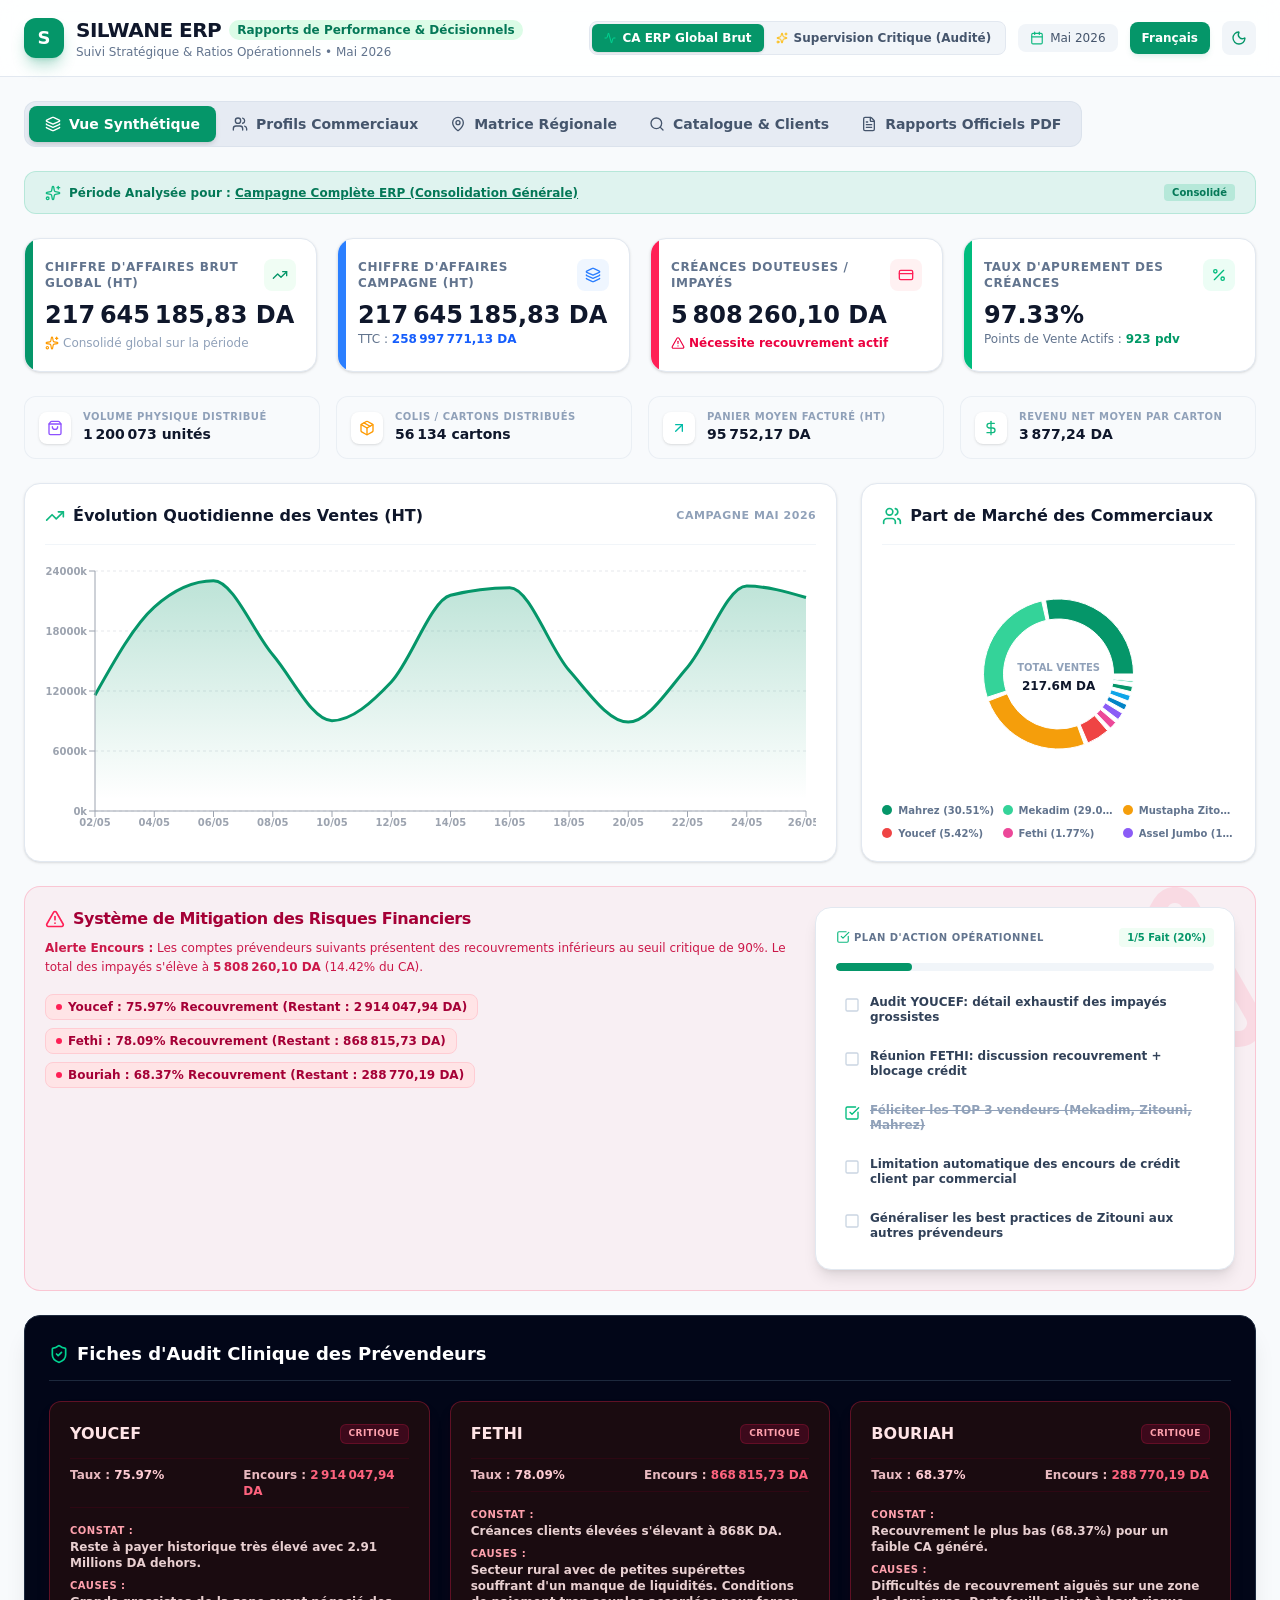
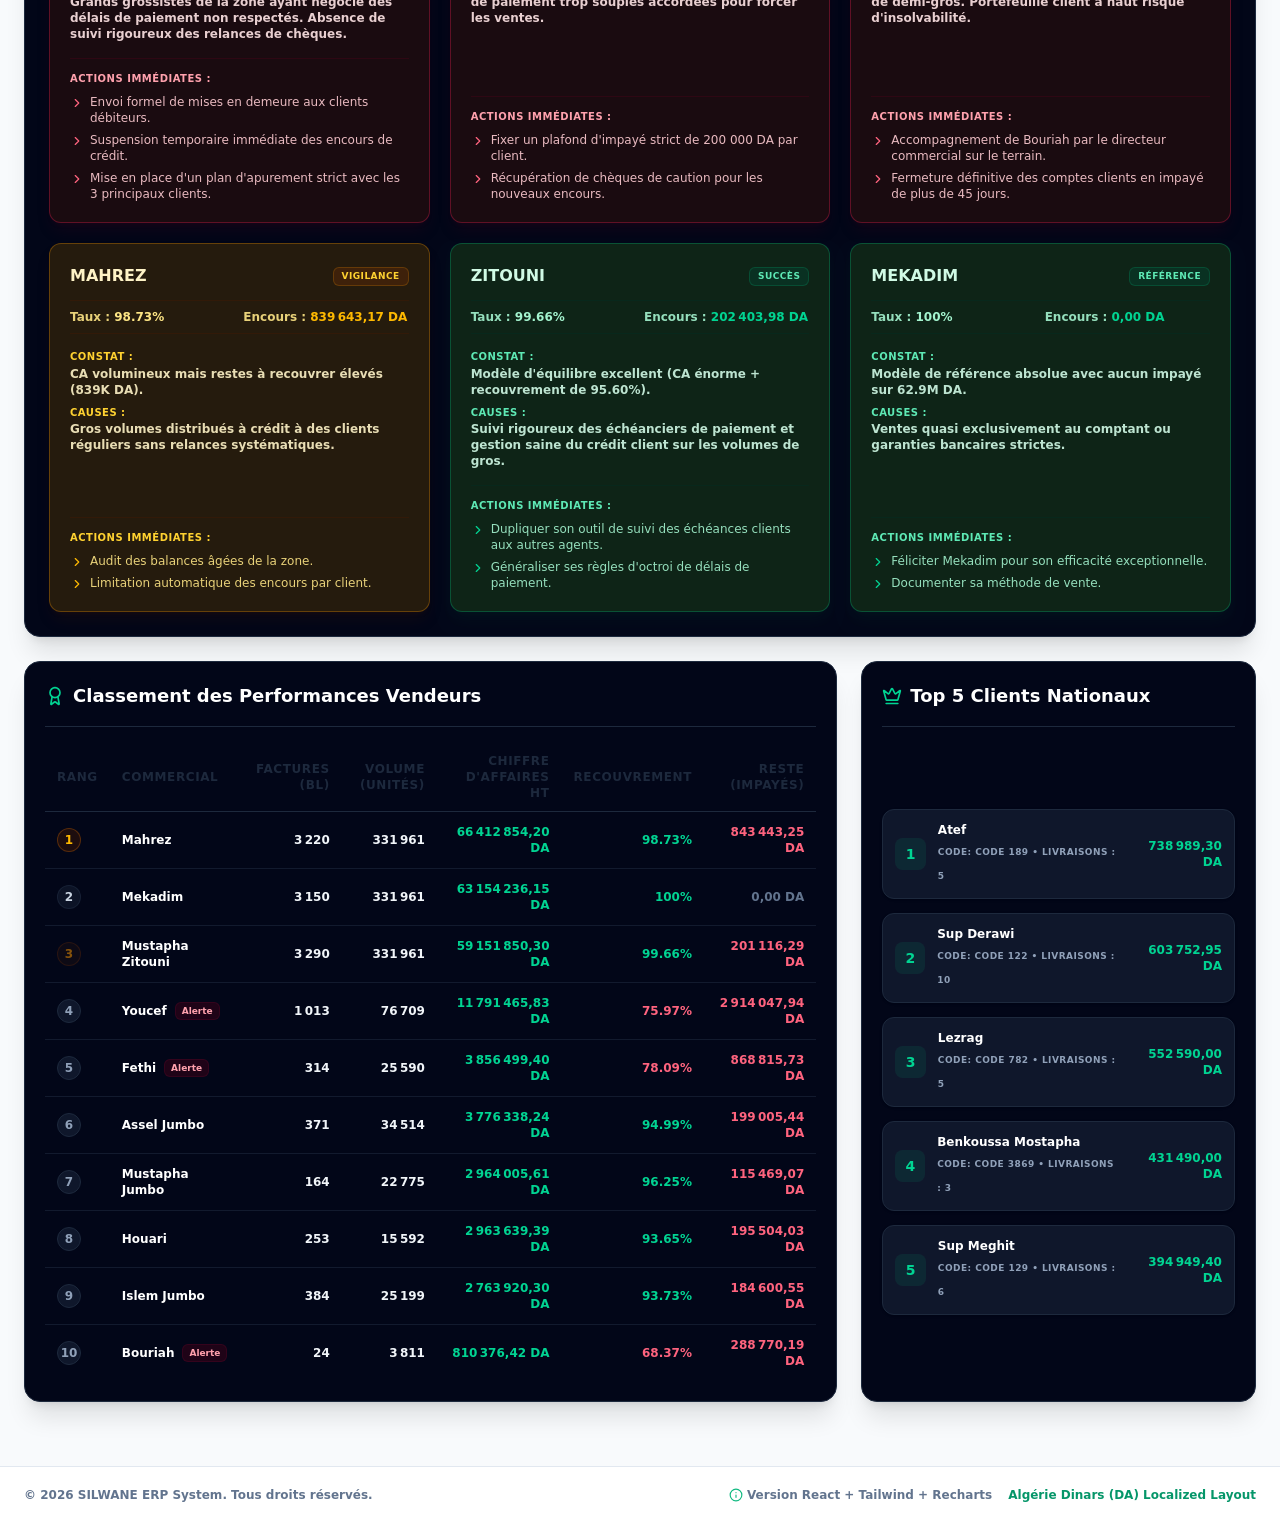
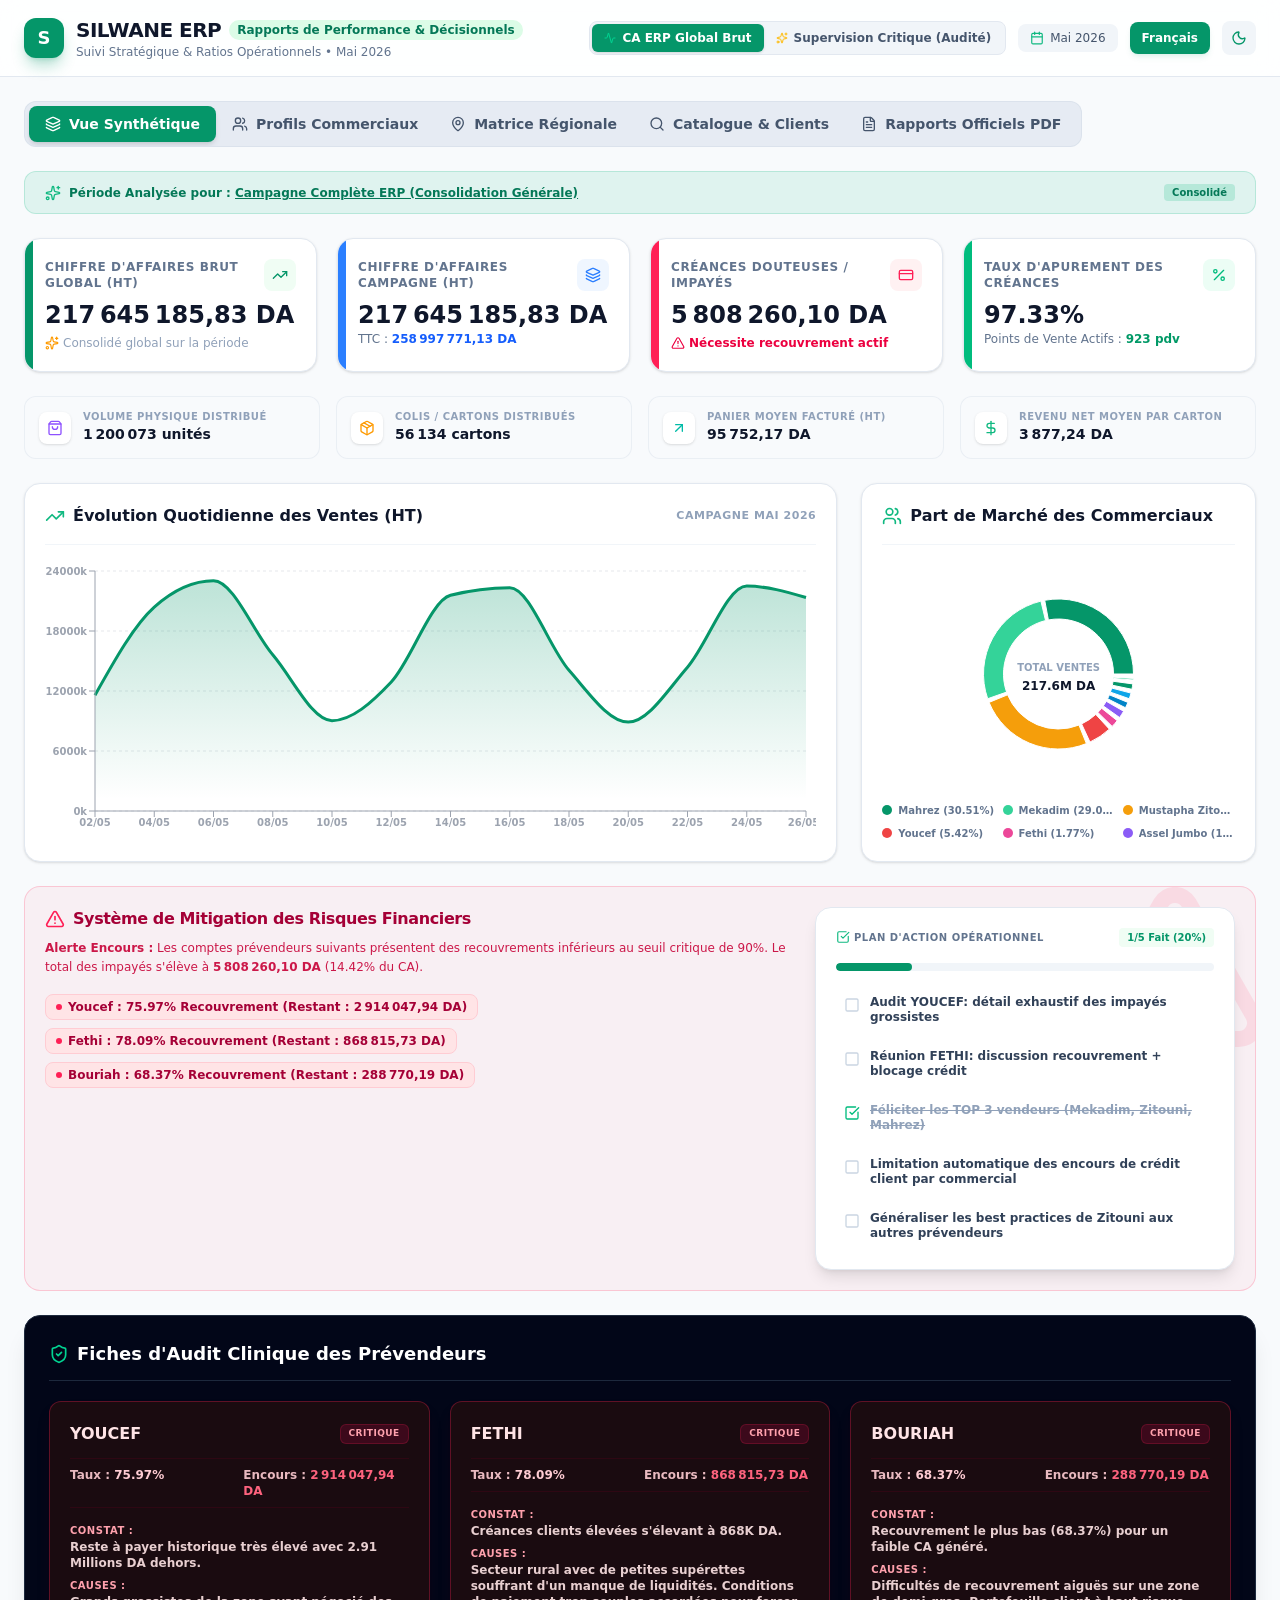
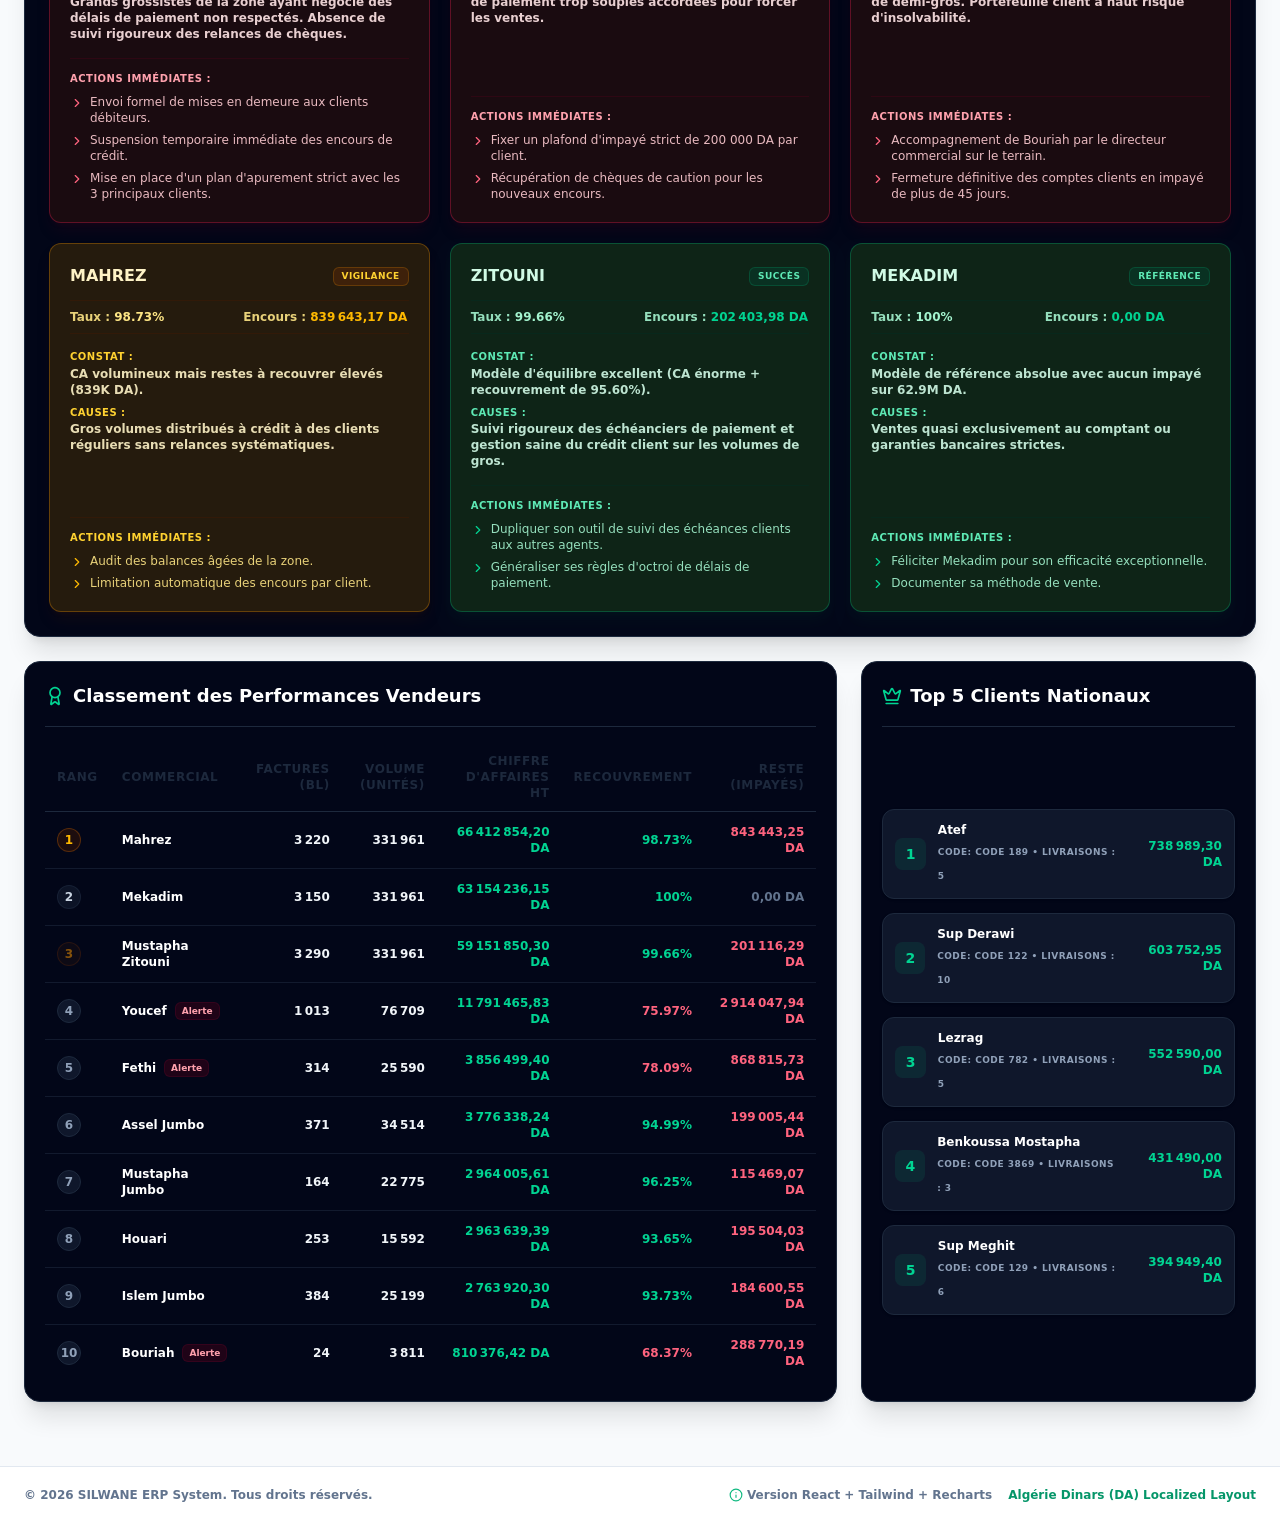
